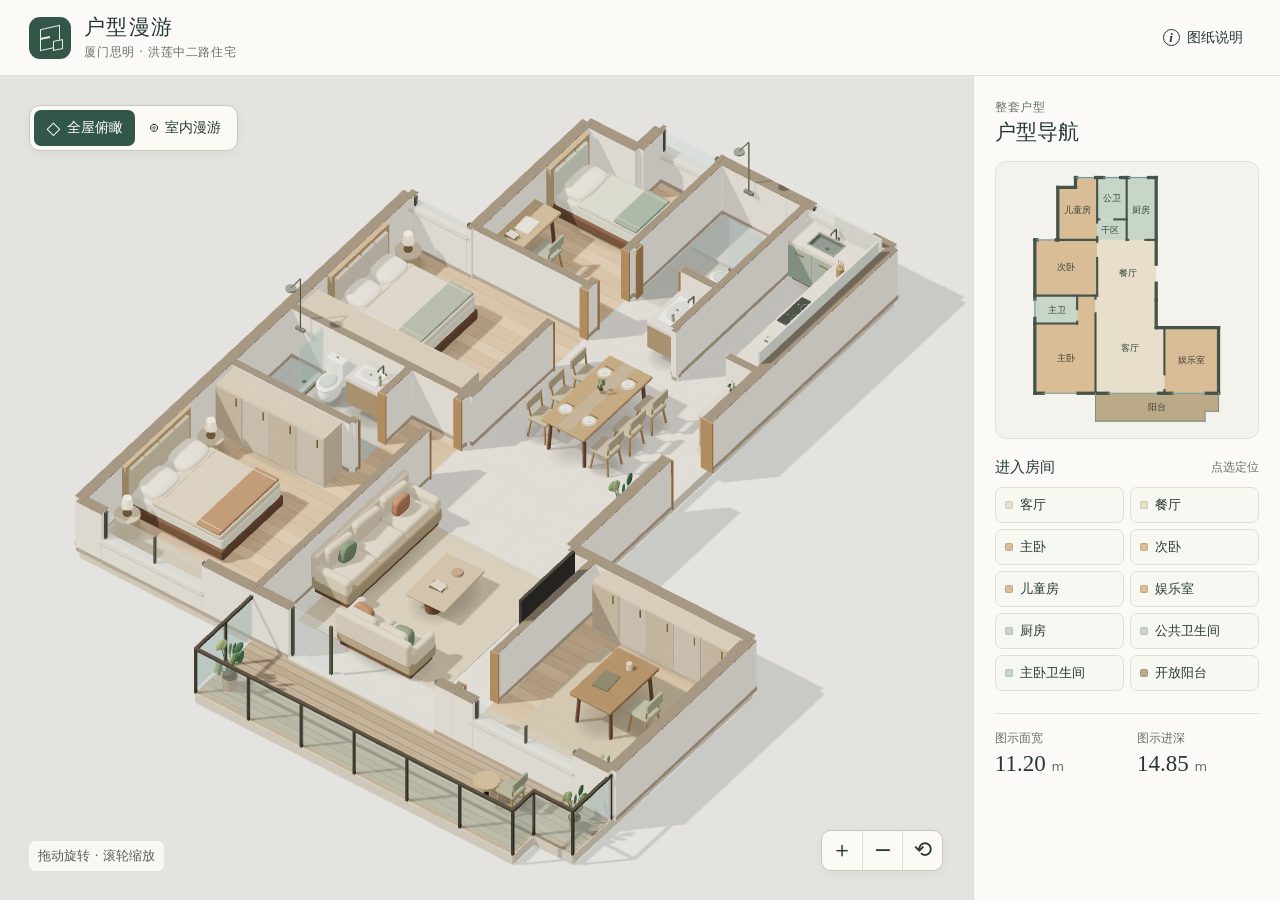
==== apartment/index.html @ ab5d7df9 "Add walkable furnished apartment from the residential floor plan" ====
<!doctype html>
<html lang="zh-CN"><head><meta charset="utf-8"><meta name="viewport" content="width=device-width,initial-scale=1,viewport-fit=cover"><meta name="theme-color" content="#faf9f5"><meta name="description" content="洪莲中二路住宅户型的三维剖视与第一人称室内漫游"><title>户型漫游 · 洪莲中二路住宅</title><style>*{box-sizing:border-box} :root{--paper:#fbfaf7;--ink:#273932;--muted:#657169;--line:#dedfd6;--green:#325748;--sage:#e8eee4;--edge:clamp(16px,2.3vw,34px);font-family:"Microsoft YaHei UI","PingFang SC","Noto Sans SC",system-ui,sans-serif;color:var(--ink);background:var(--paper);font-synthesis:none}body{margin:0;height:100vh;height:100dvh;display:flex;flex-direction:column;overflow:hidden}button{font:inherit;color:inherit;border:0;background:none;cursor:pointer;-webkit-tap-highlight-color:transparent;touch-action:manipulation}button:focus-visible,canvas:focus-visible{outline:2px solid #55836e;outline-offset:2px}button:disabled{opacity:.46;cursor:default}[hidden]{display:none!important}header,.brand,.quiet,.modes,.aside-head,.room-head,.where,.dialog-top{display:flex;align-items:center}header{height:76px;flex:none;padding:0 var(--edge);justify-content:space-between;background:var(--paper);border-bottom:1px solid var(--line)}.brand{gap:13px}.brand-icon{width:42px;height:42px;border-radius:11px;background:var(--green);position:relative}.brand-icon:before,.brand-icon:after,.brand-icon i{content:"";position:absolute;border:1.6px solid #f0ecdd}.brand-icon:before{inset:10px 11px;transform:skewY(-12deg)}.brand-icon:after{width:8px;height:8px;right:8px;bottom:9px;background:var(--green);transform:skewY(-12deg)}.brand-icon i{left:11px;top:20px;width:10px;transform:skewY(-12deg)}h1,h2,h3,p{margin:0}h1{font-size:21px;letter-spacing:.05em;line-height:1.27}.brand p{font-size:12px;color:var(--muted);margin-top:4px;letter-spacing:.05em}.quiet{gap:7px;font-size:14px;padding:8px;border-radius:8px}.quiet:hover,.view-tools button:hover{background:#e9ece3}.info-icon{display:grid;place-items:center;width:17px;height:17px;border:1.4px solid currentColor;border-radius:50%;font:italic bold 13px/1 Georgia,serif}main{min-height:0;flex:1;display:grid;grid-template-columns:minmax(0,1fr) clamp(250px,24vw,322px);position:relative}.stage{position:relative;overflow:hidden;min-height:0;isolation:isolate;min-width:0;background:#e8e6dc}.render,.render canvas,#loading{position:absolute;inset:0;width:100%;height:100%}.render canvas{display:block;touch-action:none;outline:none;cursor:grab}.render canvas:active{cursor:grabbing}.modes,.view-tools,#openMap,.where{background:#fcfbf6f5;border:1px solid #c5cabe;box-shadow:0 3px 10px #3840360e}.modes{position:absolute;top:var(--edge);left:var(--edge);padding:4px;border-radius:11px;gap:2px}.modes button{display:flex;align-items:center;gap:7px;min-height:36px;font-weight:650;font-size:14px;padding:0 12px;border-radius:7px}.modes .active{background:var(--green);color:white}.glyph{font-size:18px;line-height:1}.view-tools{position:absolute;bottom:var(--edge);right:var(--edge);display:flex;border-radius:10px;overflow:hidden}.view-tools button{width:40px;height:39px;font:22px/1 system-ui}.view-tools button+button{border-left:1px solid #dcdfd4}.help{position:absolute;bottom:var(--edge);left:var(--edge);max-width:calc(100% - 170px);padding:6px 9px;border-radius:6px;background:#fbfaf4dd;color:#536357;font-size:13px;pointer-events:none;transition:opacity .2s}.help.used{opacity:0}.where{position:absolute;left:var(--edge);top:calc(var(--edge) + 56px);display:flex;gap:7px;padding:5px 9px;border-radius:7px;font-size:13px}.where i{width:7px;height:7px;border-radius:50%;background:#648971}aside{min-height:0;overflow-y:auto;overscroll-behavior:contain;padding:23px 21px;background:var(--paper);border-left:1px solid var(--line)}.aside-head,.room-head,.dialog-top{justify-content:space-between}.sub{color:var(--muted);font-size:12px;letter-spacing:.07em}.aside-head h2{font-size:21px;margin-top:2px}.mapbox{background:#f3f2ec;border:1px solid #e2e1d7;border-radius:11px;margin:15px 0 19px;padding:8px 0}.mapbox svg{display:block;height:clamp(160px,30vh,260px);width:100%}.map-region{cursor:pointer;transition:fill .15s}.map-region:hover,.map-region.current{fill:#c2d4c0!important}.room-head{margin-bottom:10px}.room-head h3{font-size:15px}.room-head small{font-size:12px;color:var(--muted)}#rooms{display:grid;grid-template-columns:1fr 1fr;gap:6px}.room-btn{display:flex;align-items:center;gap:7px;text-align:left;padding:8px 9px;border:1px solid #dedfd5;border-radius:7px;font-size:13px;background:#f8f8f2;min-height:36px}.room-btn.active,.room-btn:hover{border-color:#9aad9d;background:var(--sage);color:#254834}.chip{width:8px;height:8px;border-radius:2px;border:1px solid #31463222}.measure{display:flex;gap:20px;margin-top:22px;padding-top:16px;border-top:1px solid var(--line)}.measure>div{flex:1}.measure span,.measure strong{display:block}.measure span{font-size:12px;color:var(--muted)}.measure strong{font:500 23px/1.5 Georgia,serif;font-variant-numeric:tabular-nums}.measure small{font:13px system-ui;color:var(--muted)}#stick{position:absolute;left:max(var(--edge),env(safe-area-inset-left));bottom:max(var(--edge),env(safe-area-inset-bottom));width:96px;height:96px;border-radius:50%;background:radial-gradient(#f7f7ebd9,#edf0e2ce);border:1px solid #aeb8a8;box-shadow:0 3px 12px #213a2622;touch-action:none;user-select:none;cursor:grab}#stick:active{cursor:grabbing}#knob{width:34px;height:34px;position:absolute;left:calc(50% - 17px);top:calc(50% - 17px);background:#45634edb;border:2px solid #fcfcef;border-radius:50%;box-shadow:0 1px 3px #34453250;pointer-events:none}.arrow{position:absolute;color:#75836d;font:600 17px/1 system-ui;pointer-events:none}.arrow.up{left:44%;top:4%}.arrow.down{left:44%;bottom:4%;transform:rotate(180deg)}.arrow.left{left:7%;top:43%;transform:rotate(-90deg)}.arrow.right{right:7%;top:43%;transform:rotate(90deg)}body.walk .help{left:calc(var(--edge) + 110px);max-width:calc(100% - 160px)}#openMap,#closeMap{display:none}#loading{display:grid;place-content:center;background:var(--paper);color:var(--muted);font-size:15px}dialog{width:min(430px,calc(100vw - 28px));max-height:80vh;overflow:auto;margin:auto;border:1px solid var(--line);border-radius:14px;background:var(--paper);color:var(--ink);padding:21px 24px;box-shadow:0 16px 90px #1b201c33}dialog::backdrop{background:#23332965}.dialog-top h2{font-size:20px}.dialog-top button,#closeMap{font-size:24px;line-height:1}dialog p{font-size:15px;line-height:1.75;color:#49584e;margin-top:14px}
@media(max-width:760px),(max-height:500px) and (pointer:coarse){header{height:58px;padding:0 14px}.brand-icon{width:35px;height:35px}.brand-icon:before{inset:7px 9px}.brand-icon:after{right:6px;bottom:6px}.brand-icon i{left:9px;top:17px}.brand{gap:9px}h1{font-size:17px}.brand p{font-size:11px;margin:1px 0 0}.quiet{font-size:13px}main{display:flex}.stage{flex:1}.modes{top:12px;left:12px}.modes button{min-height:35px;padding:0 9px;font-size:13px}.where{left:12px;top:65px}#openMap{position:absolute;display:flex;align-items:center;gap:6px;top:12px;right:12px;min-height:44px;padding:0 10px;border-radius:9px;font-size:13px}.map-symbol{font:21px/1 system-ui}aside{display:none;position:absolute;bottom:0;left:0;right:0;border-left:0;border-top:1px solid var(--line);border-radius:15px 15px 0 0;max-height:76%;padding:14px 18px max(16px,env(safe-area-inset-bottom));z-index:6}body.map-open aside{display:block}#closeMap{display:flex}#shade{position:absolute;inset:0;background:#29393048;z-index:5}.aside-head .sub{display:none}.aside-head h2{font-size:17px}aside .mapbox{margin:8px 0 11px}aside .mapbox svg{height:clamp(110px,23vh,218px)}#rooms{grid-template-columns:repeat(3,1fr);gap:5px}.room-btn{min-height:39px}.room-head{margin-bottom:6px}.measure{margin-top:12px;padding-top:8px}.measure>div{display:flex;align-items:center;gap:9px}.measure strong{font-size:16px}.help{bottom:max(15px,env(safe-area-inset-bottom));left:12px;font-size:12px}.view-tools{bottom:max(12px,env(safe-area-inset-bottom));right:12px}.view-tools button{width:35px;height:37px}body.walk .help{left:115px;bottom:22px;max-width:calc(100% - 126px);font-size:12px}#stick{left:12px;bottom:max(12px,env(safe-area-inset-bottom));width:89px;height:89px}}
@media(max-height:500px) and (orientation:landscape){header{height:42px}.brand p{display:none}aside{max-height:94%;left:auto;width:min(340px,65vw);border-radius:12px 0 0 0}.mapbox svg{height:95px!important}}

</style></head>
<body>
<header><div class="brand"><span class="brand-icon" aria-hidden="true"><i></i></span><div><h1>户型漫游</h1><p>厦门思明 · 洪莲中二路住宅</p></div></div><button id="info" class="quiet"><span class="info-icon">i</span> 图纸说明</button></header>
<main><section class="stage" aria-label="户型三维预览">
<div class="render" id="render"><canvas id="model" tabindex="0" aria-label="三维模型，拖动观察。室内可使用方向键或摇杆移动。"></canvas><canvas id="flat" hidden></canvas></div>
<nav class="modes" aria-label="查看方式"><button data-mode="orbit" class="active" aria-pressed="true"><span class="glyph">◇</span>全屋俯瞰</button><button data-mode="walk" aria-pressed="false"><span class="glyph">⌾</span>室内漫游</button></nav>
<div id="viewTools" class="view-tools"><button id="zoomIn" aria-label="放大" title="放大">＋</button><button id="zoomOut" aria-label="缩小" title="缩小">−</button><button id="reset" aria-label="恢复初始角度" title="恢复初始角度">⟲</button></div>
<div class="help" id="help">拖动旋转 · 滚轮缩放</div><div class="where" id="where" hidden><i></i><b id="place"></b></div>
<div id="stick" role="group" aria-label="移动摇杆" hidden><span class="arrow up">⌃</span><span class="arrow down">⌃</span><span class="arrow left">⌃</span><span class="arrow right">⌃</span><i id="knob"></i></div>
<button id="openMap" aria-expanded="false" aria-controls="panel"><span class="map-symbol">▦</span> 户型导航</button>
<div id="loading" role="status">正在打开三维户型…</div>
</section>
<div id="shade" hidden></div><aside id="panel" aria-label="户型导航"><div class="aside-head"><div><div class="sub">整套户型</div><h2>户型导航</h2></div><button id="closeMap" class="quiet" aria-label="收起户型导航">×</button></div>
<div class="mapbox"><svg id="map" aria-label="可点选房间的平面图"></svg></div>
<div class="room-head"><h3>进入房间</h3><small>点选定位</small></div><div id="rooms"></div>
<div class="measure"><div><span>图示面宽</span><strong>11.20 <small>m</small></strong></div><div><span>图示进深</span><strong>14.85 <small>m</small></strong></div></div>
</aside></main>
<dialog id="details" aria-labelledby="detailsTitle"><div class="dialog-top"><h2 id="detailsTitle">图纸说明</h2><button id="closeInfo" class="quiet" aria-label="关闭">×</button></div>
<p>本模型采用彩色平面图里完整可见的一套住宅，以图示面宽 11.20 米、进深 14.85 米为比例基准，并参照 CAD 照片核对空间关系。</p>
<p>图纸照片同时拍入“110户型”和“140户型”两个标题，无法仅凭这一页确定面积归属。面宽和进深是尺寸链，实际轮廓含凹进和阳台。</p>
<p>墙高暂按 2.80 米、漫游视点按 1.60 米设置。门窗高度、家具、饰面和窗外环境均为示意；室内房门按打开状态展示。</p></dialog>
<script>/* The MIT License

Copyright © 2010-2024 three.js authors

Permission is hereby granted, free of charge, to any person obtaining a copy
of this software and associated documentation files (the "Software"), to deal
in the Software without restriction, including without limitation the rights
to use, copy, modify, merge, publish, distribute, sublicense, and/or sell
copies of the Software, and to permit persons to whom the Software is
furnished to do so, subject to the following conditions:

The above copyright notice and this permission notice shall be included in
all copies or substantial portions of the Software.

THE SOFTWARE IS PROVIDED "AS IS", WITHOUT WARRANTY OF ANY KIND, EXPRESS OR
IMPLIED, INCLUDING BUT NOT LIMITED TO THE WARRANTIES OF MERCHANTABILITY,
FITNESS FOR A PARTICULAR PURPOSE AND NONINFRINGEMENT. IN NO EVENT SHALL THE
AUTHORS OR COPYRIGHT HOLDERS BE LIABLE FOR ANY CLAIM, DAMAGES OR OTHER
LIABILITY, WHETHER IN AN ACTION OF CONTRACT, TORT OR OTHERWISE, ARISING FROM,
OUT OF OR IN CONNECTION WITH THE SOFTWARE OR THE USE OR OTHER DEALINGS IN
THE SOFTWARE.
 */
(()=>{var Km=Object.defineProperty;var Jm=(s,t)=>{for(var e in t)Km(s,e,{get:t[e],enumerable:!0})};var Bl={};Jm(Bl,{ACESFilmicToneMapping:()=>Al,AddEquation:()=>Ti,AddOperation:()=>Op,AdditiveAnimationBlendMode:()=>Sd,AdditiveBlending:()=>Hh,AgXToneMapping:()=>Vp,AlphaFormat:()=>gd,AlwaysCompare:()=>nm,AlwaysDepth:()=>za,AlwaysStencilFunc:()=>Yh,AmbientLight:()=>pr,AnimationAction:()=>bl,AnimationClip:()=>Ms,AnimationLoader:()=>Su,AnimationMixer:()=>zu,AnimationObjectGroup:()=>Bu,AnimationUtils:()=>UM,ArcCurve:()=>Uc,ArrayCamera:()=>Sc,ArrowHelper:()=>ad,AttachedBindMode:()=>Xh,Audio:()=>Ml,AudioAnalyser:()=>Ou,AudioContext:()=>Do,AudioListener:()=>Uu,AudioLoader:()=>Lu,AxesHelper:()=>cd,BackSide:()=>Xe,BasicDepthPacking:()=>qp,BasicShadowMap:()=>jm,BatchedMesh:()=>Cc,Bone:()=>go,BooleanKeyframeTrack:()=>mi,Box2:()=>Zu,Box3:()=>Ye,Box3Helper:()=>rd,BoxGeometry:()=>ls,BoxHelper:()=>sd,BufferAttribute:()=>le,BufferGeometry:()=>te,BufferGeometryLoader:()=>yl,ByteType:()=>fd,Cache:()=>ci,Camera:()=>rr,CameraHelper:()=>id,CanvasTexture:()=>_u,CapsuleGeometry:()=>kc,CatmullRomCurve3:()=>Nc,CineonToneMapping:()=>zp,CircleGeometry:()=>Vc,ClampToEdgeWrapping:()=>bn,Clock:()=>vl,Color:()=>bt,ColorKeyframeTrack:()=>Co,ColorManagement:()=>se,CompressedArrayTexture:()=>mu,CompressedCubeTexture:()=>gu,CompressedTexture:()=>lr,CompressedTextureLoader:()=>bu,ConeGeometry:()=>Hc,ConstantAlphaFactor:()=>Dp,ConstantColorFactor:()=>Ip,Controls:()=>Uo,CubeCamera:()=>vc,CubeReflectionMapping:()=>fi,CubeRefractionMapping:()=>Ci,CubeTexture:()=>hs,CubeTextureLoader:()=>wu,CubeUVReflectionMapping:()=>gr,CubicBezierCurve:()=>xo,CubicBezierCurve3:()=>Oc,CubicInterpolant:()=>ll,CullFaceBack:()=>Vh,CullFaceFront:()=>gp,CullFaceFrontBack:()=>$m,CullFaceNone:()=>mp,Curve:()=>gn,CurvePath:()=>zc,CustomBlending:()=>_p,CustomToneMapping:()=>kp,CylinderGeometry:()=>ur,Cylindrical:()=>Yu,Data3DTexture:()=>oo,DataArrayTexture:()=>nr,DataTexture:()=>wn,DataTextureLoader:()=>Eu,DataUtils:()=>h0,DecrementStencilOp:()=>dg,DecrementWrapStencilOp:()=>pg,DefaultLoadingManager:()=>vm,DepthFormat:()=>ss,DepthStencilFormat:()=>cs,DepthTexture:()=>ho,DetachedBindMode:()=>Gp,DirectionalLight:()=>fr,DirectionalLightHelper:()=>nd,DiscreteInterpolant:()=>hl,DisplayP3ColorSpace:()=>Nl,DodecahedronGeometry:()=>Gc,DoubleSide:()=>Gn,DstAlphaFactor:()=>Ap,DstColorFactor:()=>Rp,DynamicCopyUsage:()=>Cg,DynamicDrawUsage:()=>bg,DynamicReadUsage:()=>Ag,EdgesGeometry:()=>Wc,EllipseCurve:()=>hr,EqualCompare:()=>jp,EqualDepth:()=>Va,EqualStencilFunc:()=>xg,EquirectangularReflectionMapping:()=>Zr,EquirectangularRefractionMapping:()=>Kr,Euler:()=>pn,EventDispatcher:()=>En,ExtrudeGeometry:()=>Xc,FileLoader:()=>On,Float16BufferAttribute:()=>eu,Float32BufferAttribute:()=>Pt,FloatType:()=>rn,Fog:()=>bc,FogExp2:()=>or,FramebufferTexture:()=>pu,FrontSide:()=>di,Frustum:()=>us,GLBufferAttribute:()=>Gu,GLSL1:()=>Ig,GLSL3:()=>qh,GreaterCompare:()=>Qp,GreaterDepth:()=>Ga,GreaterEqualCompare:()=>em,GreaterEqualDepth:()=>Ha,GreaterEqualStencilFunc:()=>Sg,GreaterStencilFunc:()=>vg,GridHelper:()=>td,Group:()=>Ri,HalfFloatType:()=>_r,HemisphereLight:()=>dr,HemisphereLightHelper:()=>Qu,IcosahedronGeometry:()=>Yc,ImageBitmapLoader:()=>Iu,ImageLoader:()=>Ss,ImageUtils:()=>xc,IncrementStencilOp:()=>ug,IncrementWrapStencilOp:()=>fg,InstancedBufferAttribute:()=>Li,InstancedBufferGeometry:()=>xl,InstancedInterleavedBuffer:()=>Hu,InstancedMesh:()=>Rc,Int16BufferAttribute:()=>Qh,Int32BufferAttribute:()=>tu,Int8BufferAttribute:()=>Jh,IntType:()=>Rl,InterleavedBuffer:()=>cr,InterleavedBufferAttribute:()=>ds,Interpolant:()=>_s,InterpolateDiscrete:()=>jr,InterpolateLinear:()=>_c,InterpolateSmooth:()=>Ua,InvertStencilOp:()=>mg,KeepStencilOp:()=>$i,KeyframeTrack:()=>_n,LOD:()=>Ec,LatheGeometry:()=>bo,Layers:()=>ir,LessCompare:()=>$p,LessDepth:()=>ka,LessEqualCompare:()=>bd,LessEqualDepth:()=>os,LessEqualStencilFunc:()=>yg,LessStencilFunc:()=>_g,Light:()=>$n,LightProbe:()=>gl,Line:()=>Jn,Line3:()=>Ku,LineBasicMaterial:()=>qe,LineCurve:()=>yo,LineCurve3:()=>Fc,LineDashedMaterial:()=>cl,LineLoop:()=>Lc,LineSegments:()=>Tn,LinearDisplayP3ColorSpace:()=>Fo,LinearFilter:()=>Ce,LinearInterpolant:()=>Ro,LinearMipMapLinearFilter:()=>ng,LinearMipMapNearestFilter:()=>eg,LinearMipmapLinearFilter:()=>Xn,LinearMipmapNearestFilter:()=>Br,LinearSRGBColorSpace:()=>_i,LinearToneMapping:()=>Fp,LinearTransfer:()=>to,Loader:()=>$e,LoaderUtils:()=>Lo,LoadingManager:()=>Po,LoopOnce:()=>Wp,LoopPingPong:()=>Yp,LoopRepeat:()=>Xp,LuminanceAlphaFormat:()=>yd,LuminanceFormat:()=>xd,MOUSE:()=>Ui,Material:()=>ze,MaterialLoader:()=>_l,MathUtils:()=>Ed,Matrix2:()=>qu,Matrix3:()=>Jt,Matrix4:()=>Vt,MaxEquation:()=>Mp,Mesh:()=>_e,MeshBasicMaterial:()=>An,MeshDepthMaterial:()=>uo,MeshDistanceMaterial:()=>fo,MeshLambertMaterial:()=>ol,MeshMatcapMaterial:()=>al,MeshNormalMaterial:()=>rl,MeshPhongMaterial:()=>il,MeshPhysicalMaterial:()=>nl,MeshStandardMaterial:()=>gs,MeshToonMaterial:()=>sl,MinEquation:()=>vp,MirroredRepeatWrapping:()=>$r,MixOperation:()=>Np,MultiplyBlending:()=>Wh,MultiplyOperation:()=>No,NearestFilter:()=>Fe,NearestMipMapLinearFilter:()=>tg,NearestMipMapNearestFilter:()=>Qm,NearestMipmapLinearFilter:()=>Zs,NearestMipmapNearestFilter:()=>dd,NeutralToneMapping:()=>Hp,NeverCompare:()=>Jp,NeverDepth:()=>Ba,NeverStencilFunc:()=>gg,NoBlending:()=>li,NoColorSpace:()=>ri,NoToneMapping:()=>hi,NormalAnimationBlendMode:()=>Ul,NormalBlending:()=>is,NotEqualCompare:()=>tm,NotEqualDepth:()=>Wa,NotEqualStencilFunc:()=>Mg,NumberKeyframeTrack:()=>xs,Object3D:()=>oe,ObjectLoader:()=>Pu,ObjectSpaceNormalMap:()=>Kp,OctahedronGeometry:()=>To,OneFactor:()=>bp,OneMinusConstantAlphaFactor:()=>Up,OneMinusConstantColorFactor:()=>Lp,OneMinusDstAlphaFactor:()=>Tp,OneMinusDstColorFactor:()=>Cp,OneMinusSrcAlphaFactor:()=>Fa,OneMinusSrcColorFactor:()=>Ep,OrthographicCamera:()=>Ii,P3Primaries:()=>no,PCFShadowMap:()=>ud,PCFSoftShadowMap:()=>El,PMREMGenerator:()=>lo,Path:()=>fs,PerspectiveCamera:()=>Ae,Plane:()=>Sn,PlaneGeometry:()=>Pi,PlaneHelper:()=>od,PointLight:()=>fl,PointLightHelper:()=>ju,Points:()=>Dc,PointsMaterial:()=>_o,PolarGridHelper:()=>ed,PolyhedronGeometry:()=>Di,PositionalAudio:()=>Nu,PropertyBinding:()=>ue,PropertyMixer:()=>Sl,QuadraticBezierCurve:()=>vo,QuadraticBezierCurve3:()=>Mo,Quaternion:()=>Ie,QuaternionKeyframeTrack:()=>ys,QuaternionLinearInterpolant:()=>ul,RED_GREEN_RGTC2_Format:()=>mc,RED_RGTC1_Format:()=>Md,REVISION:()=>wl,RGBADepthPacking:()=>Zp,RGBAFormat:()=>nn,RGBAIntegerFormat:()=>Dl,RGBA_ASTC_10x10_Format:()=>lc,RGBA_ASTC_10x5_Format:()=>oc,RGBA_ASTC_10x6_Format:()=>ac,RGBA_ASTC_10x8_Format:()=>cc,RGBA_ASTC_12x10_Format:()=>hc,RGBA_ASTC_12x12_Format:()=>uc,RGBA_ASTC_4x4_Format:()=>ja,RGBA_ASTC_5x4_Format:()=>Qa,RGBA_ASTC_5x5_Format:()=>tc,RGBA_ASTC_6x5_Format:()=>ec,RGBA_ASTC_6x6_Format:()=>nc,RGBA_ASTC_8x5_Format:()=>ic,RGBA_ASTC_8x6_Format:()=>sc,RGBA_ASTC_8x8_Format:()=>rc,RGBA_BPTC_Format:()=>Gr,RGBA_ETC2_EAC_Format:()=>$a,RGBA_PVRTC_2BPPV1_Format:()=>Za,RGBA_PVRTC_4BPPV1_Format:()=>qa,RGBA_S3TC_DXT1_Format:()=>kr,RGBA_S3TC_DXT3_Format:()=>Vr,RGBA_S3TC_DXT5_Format:()=>Hr,RGBDepthPacking:()=>ag,RGBFormat:()=>_d,RGBIntegerFormat:()=>ig,RGB_BPTC_SIGNED_Format:()=>dc,RGB_BPTC_UNSIGNED_Format:()=>fc,RGB_ETC1_Format:()=>Ka,RGB_ETC2_Format:()=>Ja,RGB_PVRTC_2BPPV1_Format:()=>Ya,RGB_PVRTC_4BPPV1_Format:()=>Xa,RGB_S3TC_DXT1_Format:()=>zr,RGDepthPacking:()=>cg,RGFormat:()=>vd,RGIntegerFormat:()=>Ll,RawShaderMaterial:()=>el,Ray:()=>Kn,Raycaster:()=>Wu,Rec709Primaries:()=>eo,RectAreaLight:()=>pl,RedFormat:()=>Il,RedIntegerFormat:()=>Oo,ReinhardToneMapping:()=>Bp,RenderTarget:()=>yc,RepeatWrapping:()=>Jr,ReplaceStencilOp:()=>hg,ReverseSubtractEquation:()=>yp,RingGeometry:()=>qc,SIGNED_RED_GREEN_RGTC2_Format:()=>gc,SIGNED_RED_RGTC1_Format:()=>pc,SRGBColorSpace:()=>Mn,SRGBTransfer:()=>me,Scene:()=>ar,ShaderChunk:()=>Qt,ShaderLib:()=>Nn,ShaderMaterial:()=>mn,ShadowMaterial:()=>tl,Shape:()=>ui,ShapeGeometry:()=>Zc,ShapePath:()=>ld,ShapeUtils:()=>qn,ShortType:()=>pd,Skeleton:()=>Tc,SkeletonHelper:()=>$u,SkinnedMesh:()=>Ac,Source:()=>ai,Sphere:()=>Be,SphereGeometry:()=>ms,Spherical:()=>mr,SphericalHarmonics3:()=>ml,SplineCurve:()=>So,SpotLight:()=>dl,SpotLightHelper:()=>Ju,Sprite:()=>wc,SpriteMaterial:()=>mo,SrcAlphaFactor:()=>Oa,SrcAlphaSaturateFactor:()=>Pp,SrcColorFactor:()=>wp,StaticCopyUsage:()=>Rg,StaticDrawUsage:()=>io,StaticReadUsage:()=>Eg,StereoCamera:()=>Du,StreamCopyUsage:()=>Pg,StreamDrawUsage:()=>wg,StreamReadUsage:()=>Tg,StringKeyframeTrack:()=>gi,SubtractEquation:()=>xp,SubtractiveBlending:()=>Gh,TOUCH:()=>Ni,TangentSpaceNormalMap:()=>Oi,TetrahedronGeometry:()=>Kc,Texture:()=>Pe,TextureLoader:()=>Au,TextureUtils:()=>Hv,TorusGeometry:()=>Jc,TorusKnotGeometry:()=>$c,Triangle:()=>Wn,TriangleFanDrawMode:()=>og,TriangleStripDrawMode:()=>rg,TrianglesDrawMode:()=>sg,TubeGeometry:()=>jc,UVMapping:()=>Tl,Uint16BufferAttribute:()=>ao,Uint32BufferAttribute:()=>co,Uint8BufferAttribute:()=>$h,Uint8ClampedBufferAttribute:()=>jh,Uniform:()=>ku,UniformsGroup:()=>Vu,UniformsLib:()=>St,UniformsUtils:()=>am,UnsignedByteType:()=>Zn,UnsignedInt248Type:()=>as,UnsignedInt5999Type:()=>md,UnsignedIntType:()=>pi,UnsignedShort4444Type:()=>Cl,UnsignedShort5551Type:()=>Pl,UnsignedShortType:()=>tr,VSMShadowMap:()=>Hn,Vector2:()=>it,Vector3:()=>R,Vector4:()=>ie,VectorKeyframeTrack:()=>vs,VideoTexture:()=>fu,WebGL3DRenderTarget:()=>Kh,WebGLArrayRenderTarget:()=>Zh,WebGLCoordinateSystem:()=>Yn,WebGLCubeRenderTarget:()=>Mc,WebGLMultipleRenderTargets:()=>hd,WebGLRenderTarget:()=>fn,WebGLRenderer:()=>po,WebGLUtils:()=>fm,WebGPUCoordinateSystem:()=>so,WireframeGeometry:()=>Qc,WrapAroundEnding:()=>Qr,ZeroCurvatureEnding:()=>ts,ZeroFactor:()=>Sp,ZeroSlopeEnding:()=>es,ZeroStencilOp:()=>lg,createCanvasElement:()=>sm});/**
 * @license
 * Copyright 2010-2024 Three.js Authors
 * SPDX-License-Identifier: MIT
 */var wl="169",Ui={LEFT:0,MIDDLE:1,RIGHT:2,ROTATE:0,DOLLY:1,PAN:2},Ni={ROTATE:0,PAN:1,DOLLY_PAN:2,DOLLY_ROTATE:3},mp=0,Vh=1,gp=2,$m=3,jm=0,ud=1,El=2,Hn=3,di=0,Xe=1,Gn=2,li=0,is=1,Hh=2,Gh=3,Wh=4,_p=5,Ti=100,xp=101,yp=102,vp=103,Mp=104,Sp=200,bp=201,wp=202,Ep=203,Oa=204,Fa=205,Ap=206,Tp=207,Rp=208,Cp=209,Pp=210,Ip=211,Lp=212,Dp=213,Up=214,Ba=0,za=1,ka=2,os=3,Va=4,Ha=5,Ga=6,Wa=7,No=0,Np=1,Op=2,hi=0,Fp=1,Bp=2,zp=3,Al=4,kp=5,Vp=6,Hp=7,Xh="attached",Gp="detached",Tl=300,fi=301,Ci=302,Zr=303,Kr=304,gr=306,Jr=1e3,bn=1001,$r=1002,Fe=1003,dd=1004,Qm=1004,Zs=1005,tg=1005,Ce=1006,Br=1007,eg=1007,Xn=1008,ng=1008,Zn=1009,fd=1010,pd=1011,tr=1012,Rl=1013,pi=1014,rn=1015,_r=1016,Cl=1017,Pl=1018,as=1020,md=35902,gd=1021,_d=1022,nn=1023,xd=1024,yd=1025,ss=1026,cs=1027,Il=1028,Oo=1029,vd=1030,Ll=1031,ig=1032,Dl=1033,zr=33776,kr=33777,Vr=33778,Hr=33779,Xa=35840,Ya=35841,qa=35842,Za=35843,Ka=36196,Ja=37492,$a=37496,ja=37808,Qa=37809,tc=37810,ec=37811,nc=37812,ic=37813,sc=37814,rc=37815,oc=37816,ac=37817,cc=37818,lc=37819,hc=37820,uc=37821,Gr=36492,dc=36494,fc=36495,Md=36283,pc=36284,mc=36285,gc=36286,Wp=2200,Xp=2201,Yp=2202,jr=2300,_c=2301,Ua=2302,ts=2400,es=2401,Qr=2402,Ul=2500,Sd=2501,sg=0,rg=1,og=2,qp=3200,Zp=3201,ag=3202,cg=3203,Oi=0,Kp=1,ri="",Mn="srgb",_i="srgb-linear",Nl="display-p3",Fo="display-p3-linear",to="linear",me="srgb",eo="rec709",no="p3",lg=0,$i=7680,hg=7681,ug=7682,dg=7683,fg=34055,pg=34056,mg=5386,gg=512,_g=513,xg=514,yg=515,vg=516,Mg=517,Sg=518,Yh=519,Jp=512,$p=513,jp=514,bd=515,Qp=516,tm=517,em=518,nm=519,io=35044,bg=35048,wg=35040,Eg=35045,Ag=35049,Tg=35041,Rg=35046,Cg=35050,Pg=35042,Ig="100",qh="300 es",Yn=2e3,so=2001,En=class{addEventListener(t,e){this._listeners===void 0&&(this._listeners={});let n=this._listeners;n[t]===void 0&&(n[t]=[]),n[t].indexOf(e)===-1&&n[t].push(e)}hasEventListener(t,e){if(this._listeners===void 0)return!1;let n=this._listeners;return n[t]!==void 0&&n[t].indexOf(e)!==-1}removeEventListener(t,e){if(this._listeners===void 0)return;let i=this._listeners[t];if(i!==void 0){let r=i.indexOf(e);r!==-1&&i.splice(r,1)}}dispatchEvent(t){if(this._listeners===void 0)return;let n=this._listeners[t.type];if(n!==void 0){t.target=this;let i=n.slice(0);for(let r=0,o=i.length;r<o;r++)i[r].call(this,t);t.target=null}}},Ze=["00","01","02","03","04","05","06","07","08","09","0a","0b","0c","0d","0e","0f","10","11","12","13","14","15","16","17","18","19","1a","1b","1c","1d","1e","1f","20","21","22","23","24","25","26","27","28","29","2a","2b","2c","2d","2e","2f","30","31","32","33","34","35","36","37","38","39","3a","3b","3c","3d","3e","3f","40","41","42","43","44","45","46","47","48","49","4a","4b","4c","4d","4e","4f","50","51","52","53","54","55","56","57","58","59","5a","5b","5c","5d","5e","5f","60","61","62","63","64","65","66","67","68","69","6a","6b","6c","6d","6e","6f","70","71","72","73","74","75","76","77","78","79","7a","7b","7c","7d","7e","7f","80","81","82","83","84","85","86","87","88","89","8a","8b","8c","8d","8e","8f","90","91","92","93","94","95","96","97","98","99","9a","9b","9c","9d","9e","9f","a0","a1","a2","a3","a4","a5","a6","a7","a8","a9","aa","ab","ac","ad","ae","af","b0","b1","b2","b3","b4","b5","b6","b7","b8","b9","ba","bb","bc","bd","be","bf","c0","c1","c2","c3","c4","c5","c6","c7","c8","c9","ca","cb","cc","cd","ce","cf","d0","d1","d2","d3","d4","d5","d6","d7","d8","d9","da","db","dc","dd","de","df","e0","e1","e2","e3","e4","e5","e6","e7","e8","e9","ea","eb","ec","ed","ee","ef","f0","f1","f2","f3","f4","f5","f6","f7","f8","f9","fa","fb","fc","fd","fe","ff"],Fd=1234567,rs=Math.PI/180,er=180/Math.PI;function dn(){let s=Math.random()*4294967295|0,t=Math.random()*4294967295|0,e=Math.random()*4294967295|0,n=Math.random()*4294967295|0;return(Ze[s&255]+Ze[s>>8&255]+Ze[s>>16&255]+Ze[s>>24&255]+"-"+Ze[t&255]+Ze[t>>8&255]+"-"+Ze[t>>16&15|64]+Ze[t>>24&255]+"-"+Ze[e&63|128]+Ze[e>>8&255]+"-"+Ze[e>>16&255]+Ze[e>>24&255]+Ze[n&255]+Ze[n>>8&255]+Ze[n>>16&255]+Ze[n>>24&255]).toLowerCase()}function Se(s,t,e){return Math.max(t,Math.min(e,s))}function wd(s,t){return(s%t+t)%t}function Lg(s,t,e,n,i){return n+(s-t)*(i-n)/(e-t)}function Dg(s,t,e){return s!==t?(e-s)/(t-s):0}function Wr(s,t,e){return(1-e)*s+e*t}function Ug(s,t,e,n){return Wr(s,t,1-Math.exp(-e*n))}function Ng(s,t=1){return t-Math.abs(wd(s,t*2)-t)}function Og(s,t,e){return s<=t?0:s>=e?1:(s=(s-t)/(e-t),s*s*(3-2*s))}function Fg(s,t,e){return s<=t?0:s>=e?1:(s=(s-t)/(e-t),s*s*s*(s*(s*6-15)+10))}function Bg(s,t){return s+Math.floor(Math.random()*(t-s+1))}function zg(s,t){return s+Math.random()*(t-s)}function kg(s){return s*(.5-Math.random())}function Vg(s){s!==void 0&&(Fd=s);let t=Fd+=1831565813;return t=Math.imul(t^t>>>15,t|1),t^=t+Math.imul(t^t>>>7,t|61),((t^t>>>14)>>>0)/4294967296}function Hg(s){return s*rs}function Gg(s){return s*er}function Wg(s){return(s&s-1)===0&&s!==0}function Xg(s){return Math.pow(2,Math.ceil(Math.log(s)/Math.LN2))}function Yg(s){return Math.pow(2,Math.floor(Math.log(s)/Math.LN2))}function qg(s,t,e,n,i){let r=Math.cos,o=Math.sin,a=r(e/2),c=o(e/2),l=r((t+n)/2),h=o((t+n)/2),u=r((t-n)/2),d=o((t-n)/2),f=r((n-t)/2),g=o((n-t)/2);switch(i){case"XYX":s.set(a*h,c*u,c*d,a*l);break;case"YZY":s.set(c*d,a*h,c*u,a*l);break;case"ZXZ":s.set(c*u,c*d,a*h,a*l);break;case"XZX":s.set(a*h,c*g,c*f,a*l);break;case"YXY":s.set(c*f,a*h,c*g,a*l);break;case"ZYZ":s.set(c*g,c*f,a*h,a*l);break;default:console.warn("THREE.MathUtils: .setQuaternionFromProperEuler() encountered an unknown order: "+i)}}function en(s,t){switch(t.constructor){case Float32Array:return s;case Uint32Array:return s/4294967295;case Uint16Array:return s/65535;case Uint8Array:return s/255;case Int32Array:return Math.max(s/2147483647,-1);case Int16Array:return Math.max(s/32767,-1);case Int8Array:return Math.max(s/127,-1);default:throw new Error("Invalid component type.")}}function $t(s,t){switch(t.constructor){case Float32Array:return s;case Uint32Array:return Math.round(s*4294967295);case Uint16Array:return Math.round(s*65535);case Uint8Array:return Math.round(s*255);case Int32Array:return Math.round(s*2147483647);case Int16Array:return Math.round(s*32767);case Int8Array:return Math.round(s*127);default:throw new Error("Invalid component type.")}}var Ed={DEG2RAD:rs,RAD2DEG:er,generateUUID:dn,clamp:Se,euclideanModulo:wd,mapLinear:Lg,inverseLerp:Dg,lerp:Wr,damp:Ug,pingpong:Ng,smoothstep:Og,smootherstep:Fg,randInt:Bg,randFloat:zg,randFloatSpread:kg,seededRandom:Vg,degToRad:Hg,radToDeg:Gg,isPowerOfTwo:Wg,ceilPowerOfTwo:Xg,floorPowerOfTwo:Yg,setQuaternionFromProperEuler:qg,normalize:$t,denormalize:en},it=class s{constructor(t=0,e=0){s.prototype.isVector2=!0,this.x=t,this.y=e}get width(){return this.x}set width(t){this.x=t}get height(){return this.y}set height(t){this.y=t}set(t,e){return this.x=t,this.y=e,this}setScalar(t){return this.x=t,this.y=t,this}setX(t){return this.x=t,this}setY(t){return this.y=t,this}setComponent(t,e){switch(t){case 0:this.x=e;break;case 1:this.y=e;break;default:throw new Error("index is out of range: "+t)}return this}getComponent(t){switch(t){case 0:return this.x;case 1:return this.y;default:throw new Error("index is out of range: "+t)}}clone(){return new this.constructor(this.x,this.y)}copy(t){return this.x=t.x,this.y=t.y,this}add(t){return this.x+=t.x,this.y+=t.y,this}addScalar(t){return this.x+=t,this.y+=t,this}addVectors(t,e){return this.x=t.x+e.x,this.y=t.y+e.y,this}addScaledVector(t,e){return this.x+=t.x*e,this.y+=t.y*e,this}sub(t){return this.x-=t.x,this.y-=t.y,this}subScalar(t){return this.x-=t,this.y-=t,this}subVectors(t,e){return this.x=t.x-e.x,this.y=t.y-e.y,this}multiply(t){return this.x*=t.x,this.y*=t.y,this}multiplyScalar(t){return this.x*=t,this.y*=t,this}divide(t){return this.x/=t.x,this.y/=t.y,this}divideScalar(t){return this.multiplyScalar(1/t)}applyMatrix3(t){let e=this.x,n=this.y,i=t.elements;return this.x=i[0]*e+i[3]*n+i[6],this.y=i[1]*e+i[4]*n+i[7],this}min(t){return this.x=Math.min(this.x,t.x),this.y=Math.min(this.y,t.y),this}max(t){return this.x=Math.max(this.x,t.x),this.y=Math.max(this.y,t.y),this}clamp(t,e){return this.x=Math.max(t.x,Math.min(e.x,this.x)),this.y=Math.max(t.y,Math.min(e.y,this.y)),this}clampScalar(t,e){return this.x=Math.max(t,Math.min(e,this.x)),this.y=Math.max(t,Math.min(e,this.y)),this}clampLength(t,e){let n=this.length();return this.divideScalar(n||1).multiplyScalar(Math.max(t,Math.min(e,n)))}floor(){return this.x=Math.floor(this.x),this.y=Math.floor(this.y),this}ceil(){return this.x=Math.ceil(this.x),this.y=Math.ceil(this.y),this}round(){return this.x=Math.round(this.x),this.y=Math.round(this.y),this}roundToZero(){return this.x=Math.trunc(this.x),this.y=Math.trunc(this.y),this}negate(){return this.x=-this.x,this.y=-this.y,this}dot(t){return this.x*t.x+this.y*t.y}cross(t){return this.x*t.y-this.y*t.x}lengthSq(){return this.x*this.x+this.y*this.y}length(){return Math.sqrt(this.x*this.x+this.y*this.y)}manhattanLength(){return Math.abs(this.x)+Math.abs(this.y)}normalize(){return this.divideScalar(this.length()||1)}angle(){return Math.atan2(-this.y,-this.x)+Math.PI}angleTo(t){let e=Math.sqrt(this.lengthSq()*t.lengthSq());if(e===0)return Math.PI/2;let n=this.dot(t)/e;return Math.acos(Se(n,-1,1))}distanceTo(t){return Math.sqrt(this.distanceToSquared(t))}distanceToSquared(t){let e=this.x-t.x,n=this.y-t.y;return e*e+n*n}manhattanDistanceTo(t){return Math.abs(this.x-t.x)+Math.abs(this.y-t.y)}setLength(t){return this.normalize().multiplyScalar(t)}lerp(t,e){return this.x+=(t.x-this.x)*e,this.y+=(t.y-this.y)*e,this}lerpVectors(t,e,n){return this.x=t.x+(e.x-t.x)*n,this.y=t.y+(e.y-t.y)*n,this}equals(t){return t.x===this.x&&t.y===this.y}fromArray(t,e=0){return this.x=t[e],this.y=t[e+1],this}toArray(t=[],e=0){return t[e]=this.x,t[e+1]=this.y,t}fromBufferAttribute(t,e){return this.x=t.getX(e),this.y=t.getY(e),this}rotateAround(t,e){let n=Math.cos(e),i=Math.sin(e),r=this.x-t.x,o=this.y-t.y;return this.x=r*n-o*i+t.x,this.y=r*i+o*n+t.y,this}random(){return this.x=Math.random(),this.y=Math.random(),this}*[Symbol.iterator](){yield this.x,yield this.y}},Jt=class s{constructor(t,e,n,i,r,o,a,c,l){s.prototype.isMatrix3=!0,this.elements=[1,0,0,0,1,0,0,0,1],t!==void 0&&this.set(t,e,n,i,r,o,a,c,l)}set(t,e,n,i,r,o,a,c,l){let h=this.elements;return h[0]=t,h[1]=i,h[2]=a,h[3]=e,h[4]=r,h[5]=c,h[6]=n,h[7]=o,h[8]=l,this}identity(){return this.set(1,0,0,0,1,0,0,0,1),this}copy(t){let e=this.elements,n=t.elements;return e[0]=n[0],e[1]=n[1],e[2]=n[2],e[3]=n[3],e[4]=n[4],e[5]=n[5],e[6]=n[6],e[7]=n[7],e[8]=n[8],this}extractBasis(t,e,n){return t.setFromMatrix3Column(this,0),e.setFromMatrix3Column(this,1),n.setFromMatrix3Column(this,2),this}setFromMatrix4(t){let e=t.elements;return this.set(e[0],e[4],e[8],e[1],e[5],e[9],e[2],e[6],e[10]),this}multiply(t){return this.multiplyMatrices(this,t)}premultiply(t){return this.multiplyMatrices(t,this)}multiplyMatrices(t,e){let n=t.elements,i=e.elements,r=this.elements,o=n[0],a=n[3],c=n[6],l=n[1],h=n[4],u=n[7],d=n[2],f=n[5],g=n[8],_=i[0],m=i[3],p=i[6],y=i[1],x=i[4],M=i[7],U=i[2],w=i[5],A=i[8];return r[0]=o*_+a*y+c*U,r[3]=o*m+a*x+c*w,r[6]=o*p+a*M+c*A,r[1]=l*_+h*y+u*U,r[4]=l*m+h*x+u*w,r[7]=l*p+h*M+u*A,r[2]=d*_+f*y+g*U,r[5]=d*m+f*x+g*w,r[8]=d*p+f*M+g*A,this}multiplyScalar(t){let e=this.elements;return e[0]*=t,e[3]*=t,e[6]*=t,e[1]*=t,e[4]*=t,e[7]*=t,e[2]*=t,e[5]*=t,e[8]*=t,this}determinant(){let t=this.elements,e=t[0],n=t[1],i=t[2],r=t[3],o=t[4],a=t[5],c=t[6],l=t[7],h=t[8];return e*o*h-e*a*l-n*r*h+n*a*c+i*r*l-i*o*c}invert(){let t=this.elements,e=t[0],n=t[1],i=t[2],r=t[3],o=t[4],a=t[5],c=t[6],l=t[7],h=t[8],u=h*o-a*l,d=a*c-h*r,f=l*r-o*c,g=e*u+n*d+i*f;if(g===0)return this.set(0,0,0,0,0,0,0,0,0);let _=1/g;return t[0]=u*_,t[1]=(i*l-h*n)*_,t[2]=(a*n-i*o)*_,t[3]=d*_,t[4]=(h*e-i*c)*_,t[5]=(i*r-a*e)*_,t[6]=f*_,t[7]=(n*c-l*e)*_,t[8]=(o*e-n*r)*_,this}transpose(){let t,e=this.elements;return t=e[1],e[1]=e[3],e[3]=t,t=e[2],e[2]=e[6],e[6]=t,t=e[5],e[5]=e[7],e[7]=t,this}getNormalMatrix(t){return this.setFromMatrix4(t).invert().transpose()}transposeIntoArray(t){let e=this.elements;return t[0]=e[0],t[1]=e[3],t[2]=e[6],t[3]=e[1],t[4]=e[4],t[5]=e[7],t[6]=e[2],t[7]=e[5],t[8]=e[8],this}setUvTransform(t,e,n,i,r,o,a){let c=Math.cos(r),l=Math.sin(r);return this.set(n*c,n*l,-n*(c*o+l*a)+o+t,-i*l,i*c,-i*(-l*o+c*a)+a+e,0,0,1),this}scale(t,e){return this.premultiply(Ql.makeScale(t,e)),this}rotate(t){return this.premultiply(Ql.makeRotation(-t)),this}translate(t,e){return this.premultiply(Ql.makeTranslation(t,e)),this}makeTranslation(t,e){return t.isVector2?this.set(1,0,t.x,0,1,t.y,0,0,1):this.set(1,0,t,0,1,e,0,0,1),this}makeRotation(t){let e=Math.cos(t),n=Math.sin(t);return this.set(e,-n,0,n,e,0,0,0,1),this}makeScale(t,e){return this.set(t,0,0,0,e,0,0,0,1),this}equals(t){let e=this.elements,n=t.elements;for(let i=0;i<9;i++)if(e[i]!==n[i])return!1;return!0}fromArray(t,e=0){for(let n=0;n<9;n++)this.elements[n]=t[n+e];return this}toArray(t=[],e=0){let n=this.elements;return t[e]=n[0],t[e+1]=n[1],t[e+2]=n[2],t[e+3]=n[3],t[e+4]=n[4],t[e+5]=n[5],t[e+6]=n[6],t[e+7]=n[7],t[e+8]=n[8],t}clone(){return new this.constructor().fromArray(this.elements)}},Ql=new Jt;function im(s){for(let t=s.length-1;t>=0;--t)if(s[t]>=65535)return!0;return!1}var Zg={Int8Array,Uint8Array,Uint8ClampedArray,Int16Array,Uint16Array,Int32Array,Uint32Array,Float32Array,Float64Array};function Ks(s,t){return new Zg[s](t)}function ro(s){return document.createElementNS("http://www.w3.org/1999/xhtml",s)}function sm(){let s=ro("canvas");return s.style.display="block",s}var Bd={};function Na(s){s in Bd||(Bd[s]=!0,console.warn(s))}function Kg(s,t,e){return new Promise(function(n,i){function r(){switch(s.clientWaitSync(t,s.SYNC_FLUSH_COMMANDS_BIT,0)){case s.WAIT_FAILED:i();break;case s.TIMEOUT_EXPIRED:setTimeout(r,e);break;default:n()}}setTimeout(r,e)})}function Jg(s){let t=s.elements;t[2]=.5*t[2]+.5*t[3],t[6]=.5*t[6]+.5*t[7],t[10]=.5*t[10]+.5*t[11],t[14]=.5*t[14]+.5*t[15]}function $g(s){let t=s.elements;t[11]===-1?(t[10]=-t[10]-1,t[14]=-t[14]):(t[10]=-t[10],t[14]=-t[14]+1)}var zd=new Jt().set(.8224621,.177538,0,.0331941,.9668058,0,.0170827,.0723974,.9105199),kd=new Jt().set(1.2249401,-.2249404,0,-.0420569,1.0420571,0,-.0196376,-.0786361,1.0982735),br={[_i]:{transfer:to,primaries:eo,luminanceCoefficients:[.2126,.7152,.0722],toReference:s=>s,fromReference:s=>s},[Mn]:{transfer:me,primaries:eo,luminanceCoefficients:[.2126,.7152,.0722],toReference:s=>s.convertSRGBToLinear(),fromReference:s=>s.convertLinearToSRGB()},[Fo]:{transfer:to,primaries:no,luminanceCoefficients:[.2289,.6917,.0793],toReference:s=>s.applyMatrix3(kd),fromReference:s=>s.applyMatrix3(zd)},[Nl]:{transfer:me,primaries:no,luminanceCoefficients:[.2289,.6917,.0793],toReference:s=>s.convertSRGBToLinear().applyMatrix3(kd),fromReference:s=>s.applyMatrix3(zd).convertLinearToSRGB()}},jg=new Set([_i,Fo]),se={enabled:!0,_workingColorSpace:_i,get workingColorSpace(){return this._workingColorSpace},set workingColorSpace(s){if(!jg.has(s))throw new Error(`Unsupported working color space, "${s}".`);this._workingColorSpace=s},convert:function(s,t,e){if(this.enabled===!1||t===e||!t||!e)return s;let n=br[t].toReference,i=br[e].fromReference;return i(n(s))},fromWorkingColorSpace:function(s,t){return this.convert(s,this._workingColorSpace,t)},toWorkingColorSpace:function(s,t){return this.convert(s,t,this._workingColorSpace)},getPrimaries:function(s){return br[s].primaries},getTransfer:function(s){return s===ri?to:br[s].transfer},getLuminanceCoefficients:function(s,t=this._workingColorSpace){return s.fromArray(br[t].luminanceCoefficients)}};function js(s){return s<.04045?s*.0773993808:Math.pow(s*.9478672986+.0521327014,2.4)}function th(s){return s<.0031308?s*12.92:1.055*Math.pow(s,.41666)-.055}var Ps,xc=class{static getDataURL(t){if(/^data:/i.test(t.src)||typeof HTMLCanvasElement>"u")return t.src;let e;if(t instanceof HTMLCanvasElement)e=t;else{Ps===void 0&&(Ps=ro("canvas")),Ps.width=t.width,Ps.height=t.height;let n=Ps.getContext("2d");t instanceof ImageData?n.putImageData(t,0,0):n.drawImage(t,0,0,t.width,t.height),e=Ps}return e.width>2048||e.height>2048?(console.warn("THREE.ImageUtils.getDataURL: Image converted to jpg for performance reasons",t),e.toDataURL("image/jpeg",.6)):e.toDataURL("image/png")}static sRGBToLinear(t){if(typeof HTMLImageElement<"u"&&t instanceof HTMLImageElement||typeof HTMLCanvasElement<"u"&&t instanceof HTMLCanvasElement||typeof ImageBitmap<"u"&&t instanceof ImageBitmap){let e=ro("canvas");e.width=t.width,e.height=t.height;let n=e.getContext("2d");n.drawImage(t,0,0,t.width,t.height);let i=n.getImageData(0,0,t.width,t.height),r=i.data;for(let o=0;o<r.length;o++)r[o]=js(r[o]/255)*255;return n.putImageData(i,0,0),e}else if(t.data){let e=t.data.slice(0);for(let n=0;n<e.length;n++)e instanceof Uint8Array||e instanceof Uint8ClampedArray?e[n]=Math.floor(js(e[n]/255)*255):e[n]=js(e[n]);return{data:e,width:t.width,height:t.height}}else return console.warn("THREE.ImageUtils.sRGBToLinear(): Unsupported image type. No color space conversion applied."),t}},Qg=0,ai=class{constructor(t=null){this.isSource=!0,Object.defineProperty(this,"id",{value:Qg++}),this.uuid=dn(),this.data=t,this.dataReady=!0,this.version=0}set needsUpdate(t){t===!0&&this.version++}toJSON(t){let e=t===void 0||typeof t=="string";if(!e&&t.images[this.uuid]!==void 0)return t.images[this.uuid];let n={uuid:this.uuid,url:""},i=this.data;if(i!==null){let r;if(Array.isArray(i)){r=[];for(let o=0,a=i.length;o<a;o++)i[o].isDataTexture?r.push(eh(i[o].image)):r.push(eh(i[o]))}else r=eh(i);n.url=r}return e||(t.images[this.uuid]=n),n}};function eh(s){return typeof HTMLImageElement<"u"&&s instanceof HTMLImageElement||typeof HTMLCanvasElement<"u"&&s instanceof HTMLCanvasElement||typeof ImageBitmap<"u"&&s instanceof ImageBitmap?xc.getDataURL(s):s.data?{data:Array.from(s.data),width:s.width,height:s.height,type:s.data.constructor.name}:(console.warn("THREE.Texture: Unable to serialize Texture."),{})}var t0=0,Pe=class s extends En{constructor(t=s.DEFAULT_IMAGE,e=s.DEFAULT_MAPPING,n=bn,i=bn,r=Ce,o=Xn,a=nn,c=Zn,l=s.DEFAULT_ANISOTROPY,h=ri){super(),this.isTexture=!0,Object.defineProperty(this,"id",{value:t0++}),this.uuid=dn(),this.name="",this.source=new ai(t),this.mipmaps=[],this.mapping=e,this.channel=0,this.wrapS=n,this.wrapT=i,this.magFilter=r,this.minFilter=o,this.anisotropy=l,this.format=a,this.internalFormat=null,this.type=c,this.offset=new it(0,0),this.repeat=new it(1,1),this.center=new it(0,0),this.rotation=0,this.matrixAutoUpdate=!0,this.matrix=new Jt,this.generateMipmaps=!0,this.premultiplyAlpha=!1,this.flipY=!0,this.unpackAlignment=4,this.colorSpace=h,this.userData={},this.version=0,this.onUpdate=null,this.isRenderTargetTexture=!1,this.pmremVersion=0}get image(){return this.source.data}set image(t=null){this.source.data=t}updateMatrix(){this.matrix.setUvTransform(this.offset.x,this.offset.y,this.repeat.x,this.repeat.y,this.rotation,this.center.x,this.center.y)}clone(){return new this.constructor().copy(this)}copy(t){return this.name=t.name,this.source=t.source,this.mipmaps=t.mipmaps.slice(0),this.mapping=t.mapping,this.channel=t.channel,this.wrapS=t.wrapS,this.wrapT=t.wrapT,this.magFilter=t.magFilter,this.minFilter=t.minFilter,this.anisotropy=t.anisotropy,this.format=t.format,this.internalFormat=t.internalFormat,this.type=t.type,this.offset.copy(t.offset),this.repeat.copy(t.repeat),this.center.copy(t.center),this.rotation=t.rotation,this.matrixAutoUpdate=t.matrixAutoUpdate,this.matrix.copy(t.matrix),this.generateMipmaps=t.generateMipmaps,this.premultiplyAlpha=t.premultiplyAlpha,this.flipY=t.flipY,this.unpackAlignment=t.unpackAlignment,this.colorSpace=t.colorSpace,this.userData=JSON.parse(JSON.stringify(t.userData)),this.needsUpdate=!0,this}toJSON(t){let e=t===void 0||typeof t=="string";if(!e&&t.textures[this.uuid]!==void 0)return t.textures[this.uuid];let n={metadata:{version:4.6,type:"Texture",generator:"Texture.toJSON"},uuid:this.uuid,name:this.name,image:this.source.toJSON(t).uuid,mapping:this.mapping,channel:this.channel,repeat:[this.repeat.x,this.repeat.y],offset:[this.offset.x,this.offset.y],center:[this.center.x,this.center.y],rotation:this.rotation,wrap:[this.wrapS,this.wrapT],format:this.format,internalFormat:this.internalFormat,type:this.type,colorSpace:this.colorSpace,minFilter:this.minFilter,magFilter:this.magFilter,anisotropy:this.anisotropy,flipY:this.flipY,generateMipmaps:this.generateMipmaps,premultiplyAlpha:this.premultiplyAlpha,unpackAlignment:this.unpackAlignment};return Object.keys(this.userData).length>0&&(n.userData=this.userData),e||(t.textures[this.uuid]=n),n}dispose(){this.dispatchEvent({type:"dispose"})}transformUv(t){if(this.mapping!==Tl)return t;if(t.applyMatrix3(this.matrix),t.x<0||t.x>1)switch(this.wrapS){case Jr:t.x=t.x-Math.floor(t.x);break;case bn:t.x=t.x<0?0:1;break;case $r:Math.abs(Math.floor(t.x)%2)===1?t.x=Math.ceil(t.x)-t.x:t.x=t.x-Math.floor(t.x);break}if(t.y<0||t.y>1)switch(this.wrapT){case Jr:t.y=t.y-Math.floor(t.y);break;case bn:t.y=t.y<0?0:1;break;case $r:Math.abs(Math.floor(t.y)%2)===1?t.y=Math.ceil(t.y)-t.y:t.y=t.y-Math.floor(t.y);break}return this.flipY&&(t.y=1-t.y),t}set needsUpdate(t){t===!0&&(this.version++,this.source.needsUpdate=!0)}set needsPMREMUpdate(t){t===!0&&this.pmremVersion++}};Pe.DEFAULT_IMAGE=null;Pe.DEFAULT_MAPPING=Tl;Pe.DEFAULT_ANISOTROPY=1;var ie=class s{constructor(t=0,e=0,n=0,i=1){s.prototype.isVector4=!0,this.x=t,this.y=e,this.z=n,this.w=i}get width(){return this.z}set width(t){this.z=t}get height(){return this.w}set height(t){this.w=t}set(t,e,n,i){return this.x=t,this.y=e,this.z=n,this.w=i,this}setScalar(t){return this.x=t,this.y=t,this.z=t,this.w=t,this}setX(t){return this.x=t,this}setY(t){return this.y=t,this}setZ(t){return this.z=t,this}setW(t){return this.w=t,this}setComponent(t,e){switch(t){case 0:this.x=e;break;case 1:this.y=e;break;case 2:this.z=e;break;case 3:this.w=e;break;default:throw new Error("index is out of range: "+t)}return this}getComponent(t){switch(t){case 0:return this.x;case 1:return this.y;case 2:return this.z;case 3:return this.w;default:throw new Error("index is out of range: "+t)}}clone(){return new this.constructor(this.x,this.y,this.z,this.w)}copy(t){return this.x=t.x,this.y=t.y,this.z=t.z,this.w=t.w!==void 0?t.w:1,this}add(t){return this.x+=t.x,this.y+=t.y,this.z+=t.z,this.w+=t.w,this}addScalar(t){return this.x+=t,this.y+=t,this.z+=t,this.w+=t,this}addVectors(t,e){return this.x=t.x+e.x,this.y=t.y+e.y,this.z=t.z+e.z,this.w=t.w+e.w,this}addScaledVector(t,e){return this.x+=t.x*e,this.y+=t.y*e,this.z+=t.z*e,this.w+=t.w*e,this}sub(t){return this.x-=t.x,this.y-=t.y,this.z-=t.z,this.w-=t.w,this}subScalar(t){return this.x-=t,this.y-=t,this.z-=t,this.w-=t,this}subVectors(t,e){return this.x=t.x-e.x,this.y=t.y-e.y,this.z=t.z-e.z,this.w=t.w-e.w,this}multiply(t){return this.x*=t.x,this.y*=t.y,this.z*=t.z,this.w*=t.w,this}multiplyScalar(t){return this.x*=t,this.y*=t,this.z*=t,this.w*=t,this}applyMatrix4(t){let e=this.x,n=this.y,i=this.z,r=this.w,o=t.elements;return this.x=o[0]*e+o[4]*n+o[8]*i+o[12]*r,this.y=o[1]*e+o[5]*n+o[9]*i+o[13]*r,this.z=o[2]*e+o[6]*n+o[10]*i+o[14]*r,this.w=o[3]*e+o[7]*n+o[11]*i+o[15]*r,this}divideScalar(t){return this.multiplyScalar(1/t)}setAxisAngleFromQuaternion(t){this.w=2*Math.acos(t.w);let e=Math.sqrt(1-t.w*t.w);return e<1e-4?(this.x=1,this.y=0,this.z=0):(this.x=t.x/e,this.y=t.y/e,this.z=t.z/e),this}setAxisAngleFromRotationMatrix(t){let e,n,i,r,c=t.elements,l=c[0],h=c[4],u=c[8],d=c[1],f=c[5],g=c[9],_=c[2],m=c[6],p=c[10];if(Math.abs(h-d)<.01&&Math.abs(u-_)<.01&&Math.abs(g-m)<.01){if(Math.abs(h+d)<.1&&Math.abs(u+_)<.1&&Math.abs(g+m)<.1&&Math.abs(l+f+p-3)<.1)return this.set(1,0,0,0),this;e=Math.PI;let x=(l+1)/2,M=(f+1)/2,U=(p+1)/2,w=(h+d)/4,A=(u+_)/4,L=(g+m)/4;return x>M&&x>U?x<.01?(n=0,i=.707106781,r=.707106781):(n=Math.sqrt(x),i=w/n,r=A/n):M>U?M<.01?(n=.707106781,i=0,r=.707106781):(i=Math.sqrt(M),n=w/i,r=L/i):U<.01?(n=.707106781,i=.707106781,r=0):(r=Math.sqrt(U),n=A/r,i=L/r),this.set(n,i,r,e),this}let y=Math.sqrt((m-g)*(m-g)+(u-_)*(u-_)+(d-h)*(d-h));return Math.abs(y)<.001&&(y=1),this.x=(m-g)/y,this.y=(u-_)/y,this.z=(d-h)/y,this.w=Math.acos((l+f+p-1)/2),this}setFromMatrixPosition(t){let e=t.elements;return this.x=e[12],this.y=e[13],this.z=e[14],this.w=e[15],this}min(t){return this.x=Math.min(this.x,t.x),this.y=Math.min(this.y,t.y),this.z=Math.min(this.z,t.z),this.w=Math.min(this.w,t.w),this}max(t){return this.x=Math.max(this.x,t.x),this.y=Math.max(this.y,t.y),this.z=Math.max(this.z,t.z),this.w=Math.max(this.w,t.w),this}clamp(t,e){return this.x=Math.max(t.x,Math.min(e.x,this.x)),this.y=Math.max(t.y,Math.min(e.y,this.y)),this.z=Math.max(t.z,Math.min(e.z,this.z)),this.w=Math.max(t.w,Math.min(e.w,this.w)),this}clampScalar(t,e){return this.x=Math.max(t,Math.min(e,this.x)),this.y=Math.max(t,Math.min(e,this.y)),this.z=Math.max(t,Math.min(e,this.z)),this.w=Math.max(t,Math.min(e,this.w)),this}clampLength(t,e){let n=this.length();return this.divideScalar(n||1).multiplyScalar(Math.max(t,Math.min(e,n)))}floor(){return this.x=Math.floor(this.x),this.y=Math.floor(this.y),this.z=Math.floor(this.z),this.w=Math.floor(this.w),this}ceil(){return this.x=Math.ceil(this.x),this.y=Math.ceil(this.y),this.z=Math.ceil(this.z),this.w=Math.ceil(this.w),this}round(){return this.x=Math.round(this.x),this.y=Math.round(this.y),this.z=Math.round(this.z),this.w=Math.round(this.w),this}roundToZero(){return this.x=Math.trunc(this.x),this.y=Math.trunc(this.y),this.z=Math.trunc(this.z),this.w=Math.trunc(this.w),this}negate(){return this.x=-this.x,this.y=-this.y,this.z=-this.z,this.w=-this.w,this}dot(t){return this.x*t.x+this.y*t.y+this.z*t.z+this.w*t.w}lengthSq(){return this.x*this.x+this.y*this.y+this.z*this.z+this.w*this.w}length(){return Math.sqrt(this.x*this.x+this.y*this.y+this.z*this.z+this.w*this.w)}manhattanLength(){return Math.abs(this.x)+Math.abs(this.y)+Math.abs(this.z)+Math.abs(this.w)}normalize(){return this.divideScalar(this.length()||1)}setLength(t){return this.normalize().multiplyScalar(t)}lerp(t,e){return this.x+=(t.x-this.x)*e,this.y+=(t.y-this.y)*e,this.z+=(t.z-this.z)*e,this.w+=(t.w-this.w)*e,this}lerpVectors(t,e,n){return this.x=t.x+(e.x-t.x)*n,this.y=t.y+(e.y-t.y)*n,this.z=t.z+(e.z-t.z)*n,this.w=t.w+(e.w-t.w)*n,this}equals(t){return t.x===this.x&&t.y===this.y&&t.z===this.z&&t.w===this.w}fromArray(t,e=0){return this.x=t[e],this.y=t[e+1],this.z=t[e+2],this.w=t[e+3],this}toArray(t=[],e=0){return t[e]=this.x,t[e+1]=this.y,t[e+2]=this.z,t[e+3]=this.w,t}fromBufferAttribute(t,e){return this.x=t.getX(e),this.y=t.getY(e),this.z=t.getZ(e),this.w=t.getW(e),this}random(){return this.x=Math.random(),this.y=Math.random(),this.z=Math.random(),this.w=Math.random(),this}*[Symbol.iterator](){yield this.x,yield this.y,yield this.z,yield this.w}},yc=class extends En{constructor(t=1,e=1,n={}){super(),this.isRenderTarget=!0,this.width=t,this.height=e,this.depth=1,this.scissor=new ie(0,0,t,e),this.scissorTest=!1,this.viewport=new ie(0,0,t,e);let i={width:t,height:e,depth:1};n=Object.assign({generateMipmaps:!1,internalFormat:null,minFilter:Ce,depthBuffer:!0,stencilBuffer:!1,resolveDepthBuffer:!0,resolveStencilBuffer:!0,depthTexture:null,samples:0,count:1},n);let r=new Pe(i,n.mapping,n.wrapS,n.wrapT,n.magFilter,n.minFilter,n.format,n.type,n.anisotropy,n.colorSpace);r.flipY=!1,r.generateMipmaps=n.generateMipmaps,r.internalFormat=n.internalFormat,this.textures=[];let o=n.count;for(let a=0;a<o;a++)this.textures[a]=r.clone(),this.textures[a].isRenderTargetTexture=!0;this.depthBuffer=n.depthBuffer,this.stencilBuffer=n.stencilBuffer,this.resolveDepthBuffer=n.resolveDepthBuffer,this.resolveStencilBuffer=n.resolveStencilBuffer,this.depthTexture=n.depthTexture,this.samples=n.samples}get texture(){return this.textures[0]}set texture(t){this.textures[0]=t}setSize(t,e,n=1){if(this.width!==t||this.height!==e||this.depth!==n){this.width=t,this.height=e,this.depth=n;for(let i=0,r=this.textures.length;i<r;i++)this.textures[i].image.width=t,this.textures[i].image.height=e,this.textures[i].image.depth=n;this.dispose()}this.viewport.set(0,0,t,e),this.scissor.set(0,0,t,e)}clone(){return new this.constructor().copy(this)}copy(t){this.width=t.width,this.height=t.height,this.depth=t.depth,this.scissor.copy(t.scissor),this.scissorTest=t.scissorTest,this.viewport.copy(t.viewport),this.textures.length=0;for(let n=0,i=t.textures.length;n<i;n++)this.textures[n]=t.textures[n].clone(),this.textures[n].isRenderTargetTexture=!0;let e=Object.assign({},t.texture.image);return this.texture.source=new ai(e),this.depthBuffer=t.depthBuffer,this.stencilBuffer=t.stencilBuffer,this.resolveDepthBuffer=t.resolveDepthBuffer,this.resolveStencilBuffer=t.resolveStencilBuffer,t.depthTexture!==null&&(this.depthTexture=t.depthTexture.clone()),this.samples=t.samples,this}dispose(){this.dispatchEvent({type:"dispose"})}},fn=class extends yc{constructor(t=1,e=1,n={}){super(t,e,n),this.isWebGLRenderTarget=!0}},nr=class extends Pe{constructor(t=null,e=1,n=1,i=1){super(null),this.isDataArrayTexture=!0,this.image={data:t,width:e,height:n,depth:i},this.magFilter=Fe,this.minFilter=Fe,this.wrapR=bn,this.generateMipmaps=!1,this.flipY=!1,this.unpackAlignment=1,this.layerUpdates=new Set}addLayerUpdate(t){this.layerUpdates.add(t)}clearLayerUpdates(){this.layerUpdates.clear()}},Zh=class extends fn{constructor(t=1,e=1,n=1,i={}){super(t,e,i),this.isWebGLArrayRenderTarget=!0,this.depth=n,this.texture=new nr(null,t,e,n),this.texture.isRenderTargetTexture=!0}},oo=class extends Pe{constructor(t=null,e=1,n=1,i=1){super(null),this.isData3DTexture=!0,this.image={data:t,width:e,height:n,depth:i},this.magFilter=Fe,this.minFilter=Fe,this.wrapR=bn,this.generateMipmaps=!1,this.flipY=!1,this.unpackAlignment=1}},Kh=class extends fn{constructor(t=1,e=1,n=1,i={}){super(t,e,i),this.isWebGL3DRenderTarget=!0,this.depth=n,this.texture=new oo(null,t,e,n),this.texture.isRenderTargetTexture=!0}},Ie=class{constructor(t=0,e=0,n=0,i=1){this.isQuaternion=!0,this._x=t,this._y=e,this._z=n,this._w=i}static slerpFlat(t,e,n,i,r,o,a){let c=n[i+0],l=n[i+1],h=n[i+2],u=n[i+3],d=r[o+0],f=r[o+1],g=r[o+2],_=r[o+3];if(a===0){t[e+0]=c,t[e+1]=l,t[e+2]=h,t[e+3]=u;return}if(a===1){t[e+0]=d,t[e+1]=f,t[e+2]=g,t[e+3]=_;return}if(u!==_||c!==d||l!==f||h!==g){let m=1-a,p=c*d+l*f+h*g+u*_,y=p>=0?1:-1,x=1-p*p;if(x>Number.EPSILON){let U=Math.sqrt(x),w=Math.atan2(U,p*y);m=Math.sin(m*w)/U,a=Math.sin(a*w)/U}let M=a*y;if(c=c*m+d*M,l=l*m+f*M,h=h*m+g*M,u=u*m+_*M,m===1-a){let U=1/Math.sqrt(c*c+l*l+h*h+u*u);c*=U,l*=U,h*=U,u*=U}}t[e]=c,t[e+1]=l,t[e+2]=h,t[e+3]=u}static multiplyQuaternionsFlat(t,e,n,i,r,o){let a=n[i],c=n[i+1],l=n[i+2],h=n[i+3],u=r[o],d=r[o+1],f=r[o+2],g=r[o+3];return t[e]=a*g+h*u+c*f-l*d,t[e+1]=c*g+h*d+l*u-a*f,t[e+2]=l*g+h*f+a*d-c*u,t[e+3]=h*g-a*u-c*d-l*f,t}get x(){return this._x}set x(t){this._x=t,this._onChangeCallback()}get y(){return this._y}set y(t){this._y=t,this._onChangeCallback()}get z(){return this._z}set z(t){this._z=t,this._onChangeCallback()}get w(){return this._w}set w(t){this._w=t,this._onChangeCallback()}set(t,e,n,i){return this._x=t,this._y=e,this._z=n,this._w=i,this._onChangeCallback(),this}clone(){return new this.constructor(this._x,this._y,this._z,this._w)}copy(t){return this._x=t.x,this._y=t.y,this._z=t.z,this._w=t.w,this._onChangeCallback(),this}setFromEuler(t,e=!0){let n=t._x,i=t._y,r=t._z,o=t._order,a=Math.cos,c=Math.sin,l=a(n/2),h=a(i/2),u=a(r/2),d=c(n/2),f=c(i/2),g=c(r/2);switch(o){case"XYZ":this._x=d*h*u+l*f*g,this._y=l*f*u-d*h*g,this._z=l*h*g+d*f*u,this._w=l*h*u-d*f*g;break;case"YXZ":this._x=d*h*u+l*f*g,this._y=l*f*u-d*h*g,this._z=l*h*g-d*f*u,this._w=l*h*u+d*f*g;break;case"ZXY":this._x=d*h*u-l*f*g,this._y=l*f*u+d*h*g,this._z=l*h*g+d*f*u,this._w=l*h*u-d*f*g;break;case"ZYX":this._x=d*h*u-l*f*g,this._y=l*f*u+d*h*g,this._z=l*h*g-d*f*u,this._w=l*h*u+d*f*g;break;case"YZX":this._x=d*h*u+l*f*g,this._y=l*f*u+d*h*g,this._z=l*h*g-d*f*u,this._w=l*h*u-d*f*g;break;case"XZY":this._x=d*h*u-l*f*g,this._y=l*f*u-d*h*g,this._z=l*h*g+d*f*u,this._w=l*h*u+d*f*g;break;default:console.warn("THREE.Quaternion: .setFromEuler() encountered an unknown order: "+o)}return e===!0&&this._onChangeCallback(),this}setFromAxisAngle(t,e){let n=e/2,i=Math.sin(n);return this._x=t.x*i,this._y=t.y*i,this._z=t.z*i,this._w=Math.cos(n),this._onChangeCallback(),this}setFromRotationMatrix(t){let e=t.elements,n=e[0],i=e[4],r=e[8],o=e[1],a=e[5],c=e[9],l=e[2],h=e[6],u=e[10],d=n+a+u;if(d>0){let f=.5/Math.sqrt(d+1);this._w=.25/f,this._x=(h-c)*f,this._y=(r-l)*f,this._z=(o-i)*f}else if(n>a&&n>u){let f=2*Math.sqrt(1+n-a-u);this._w=(h-c)/f,this._x=.25*f,this._y=(i+o)/f,this._z=(r+l)/f}else if(a>u){let f=2*Math.sqrt(1+a-n-u);this._w=(r-l)/f,this._x=(i+o)/f,this._y=.25*f,this._z=(c+h)/f}else{let f=2*Math.sqrt(1+u-n-a);this._w=(o-i)/f,this._x=(r+l)/f,this._y=(c+h)/f,this._z=.25*f}return this._onChangeCallback(),this}setFromUnitVectors(t,e){let n=t.dot(e)+1;return n<Number.EPSILON?(n=0,Math.abs(t.x)>Math.abs(t.z)?(this._x=-t.y,this._y=t.x,this._z=0,this._w=n):(this._x=0,this._y=-t.z,this._z=t.y,this._w=n)):(this._x=t.y*e.z-t.z*e.y,this._y=t.z*e.x-t.x*e.z,this._z=t.x*e.y-t.y*e.x,this._w=n),this.normalize()}angleTo(t){return 2*Math.acos(Math.abs(Se(this.dot(t),-1,1)))}rotateTowards(t,e){let n=this.angleTo(t);if(n===0)return this;let i=Math.min(1,e/n);return this.slerp(t,i),this}identity(){return this.set(0,0,0,1)}invert(){return this.conjugate()}conjugate(){return this._x*=-1,this._y*=-1,this._z*=-1,this._onChangeCallback(),this}dot(t){return this._x*t._x+this._y*t._y+this._z*t._z+this._w*t._w}lengthSq(){return this._x*this._x+this._y*this._y+this._z*this._z+this._w*this._w}length(){return Math.sqrt(this._x*this._x+this._y*this._y+this._z*this._z+this._w*this._w)}normalize(){let t=this.length();return t===0?(this._x=0,this._y=0,this._z=0,this._w=1):(t=1/t,this._x=this._x*t,this._y=this._y*t,this._z=this._z*t,this._w=this._w*t),this._onChangeCallback(),this}multiply(t){return this.multiplyQuaternions(this,t)}premultiply(t){return this.multiplyQuaternions(t,this)}multiplyQuaternions(t,e){let n=t._x,i=t._y,r=t._z,o=t._w,a=e._x,c=e._y,l=e._z,h=e._w;return this._x=n*h+o*a+i*l-r*c,this._y=i*h+o*c+r*a-n*l,this._z=r*h+o*l+n*c-i*a,this._w=o*h-n*a-i*c-r*l,this._onChangeCallback(),this}slerp(t,e){if(e===0)return this;if(e===1)return this.copy(t);let n=this._x,i=this._y,r=this._z,o=this._w,a=o*t._w+n*t._x+i*t._y+r*t._z;if(a<0?(this._w=-t._w,this._x=-t._x,this._y=-t._y,this._z=-t._z,a=-a):this.copy(t),a>=1)return this._w=o,this._x=n,this._y=i,this._z=r,this;let c=1-a*a;if(c<=Number.EPSILON){let f=1-e;return this._w=f*o+e*this._w,this._x=f*n+e*this._x,this._y=f*i+e*this._y,this._z=f*r+e*this._z,this.normalize(),this}let l=Math.sqrt(c),h=Math.atan2(l,a),u=Math.sin((1-e)*h)/l,d=Math.sin(e*h)/l;return this._w=o*u+this._w*d,this._x=n*u+this._x*d,this._y=i*u+this._y*d,this._z=r*u+this._z*d,this._onChangeCallback(),this}slerpQuaternions(t,e,n){return this.copy(t).slerp(e,n)}random(){let t=2*Math.PI*Math.random(),e=2*Math.PI*Math.random(),n=Math.random(),i=Math.sqrt(1-n),r=Math.sqrt(n);return this.set(i*Math.sin(t),i*Math.cos(t),r*Math.sin(e),r*Math.cos(e))}equals(t){return t._x===this._x&&t._y===this._y&&t._z===this._z&&t._w===this._w}fromArray(t,e=0){return this._x=t[e],this._y=t[e+1],this._z=t[e+2],this._w=t[e+3],this._onChangeCallback(),this}toArray(t=[],e=0){return t[e]=this._x,t[e+1]=this._y,t[e+2]=this._z,t[e+3]=this._w,t}fromBufferAttribute(t,e){return this._x=t.getX(e),this._y=t.getY(e),this._z=t.getZ(e),this._w=t.getW(e),this._onChangeCallback(),this}toJSON(){return this.toArray()}_onChange(t){return this._onChangeCallback=t,this}_onChangeCallback(){}*[Symbol.iterator](){yield this._x,yield this._y,yield this._z,yield this._w}},R=class s{constructor(t=0,e=0,n=0){s.prototype.isVector3=!0,this.x=t,this.y=e,this.z=n}set(t,e,n){return n===void 0&&(n=this.z),this.x=t,this.y=e,this.z=n,this}setScalar(t){return this.x=t,this.y=t,this.z=t,this}setX(t){return this.x=t,this}setY(t){return this.y=t,this}setZ(t){return this.z=t,this}setComponent(t,e){switch(t){case 0:this.x=e;break;case 1:this.y=e;break;case 2:this.z=e;break;default:throw new Error("index is out of range: "+t)}return this}getComponent(t){switch(t){case 0:return this.x;case 1:return this.y;case 2:return this.z;default:throw new Error("index is out of range: "+t)}}clone(){return new this.constructor(this.x,this.y,this.z)}copy(t){return this.x=t.x,this.y=t.y,this.z=t.z,this}add(t){return this.x+=t.x,this.y+=t.y,this.z+=t.z,this}addScalar(t){return this.x+=t,this.y+=t,this.z+=t,this}addVectors(t,e){return this.x=t.x+e.x,this.y=t.y+e.y,this.z=t.z+e.z,this}addScaledVector(t,e){return this.x+=t.x*e,this.y+=t.y*e,this.z+=t.z*e,this}sub(t){return this.x-=t.x,this.y-=t.y,this.z-=t.z,this}subScalar(t){return this.x-=t,this.y-=t,this.z-=t,this}subVectors(t,e){return this.x=t.x-e.x,this.y=t.y-e.y,this.z=t.z-e.z,this}multiply(t){return this.x*=t.x,this.y*=t.y,this.z*=t.z,this}multiplyScalar(t){return this.x*=t,this.y*=t,this.z*=t,this}multiplyVectors(t,e){return this.x=t.x*e.x,this.y=t.y*e.y,this.z=t.z*e.z,this}applyEuler(t){return this.applyQuaternion(Vd.setFromEuler(t))}applyAxisAngle(t,e){return this.applyQuaternion(Vd.setFromAxisAngle(t,e))}applyMatrix3(t){let e=this.x,n=this.y,i=this.z,r=t.elements;return this.x=r[0]*e+r[3]*n+r[6]*i,this.y=r[1]*e+r[4]*n+r[7]*i,this.z=r[2]*e+r[5]*n+r[8]*i,this}applyNormalMatrix(t){return this.applyMatrix3(t).normalize()}applyMatrix4(t){let e=this.x,n=this.y,i=this.z,r=t.elements,o=1/(r[3]*e+r[7]*n+r[11]*i+r[15]);return this.x=(r[0]*e+r[4]*n+r[8]*i+r[12])*o,this.y=(r[1]*e+r[5]*n+r[9]*i+r[13])*o,this.z=(r[2]*e+r[6]*n+r[10]*i+r[14])*o,this}applyQuaternion(t){let e=this.x,n=this.y,i=this.z,r=t.x,o=t.y,a=t.z,c=t.w,l=2*(o*i-a*n),h=2*(a*e-r*i),u=2*(r*n-o*e);return this.x=e+c*l+o*u-a*h,this.y=n+c*h+a*l-r*u,this.z=i+c*u+r*h-o*l,this}project(t){return this.applyMatrix4(t.matrixWorldInverse).applyMatrix4(t.projectionMatrix)}unproject(t){return this.applyMatrix4(t.projectionMatrixInverse).applyMatrix4(t.matrixWorld)}transformDirection(t){let e=this.x,n=this.y,i=this.z,r=t.elements;return this.x=r[0]*e+r[4]*n+r[8]*i,this.y=r[1]*e+r[5]*n+r[9]*i,this.z=r[2]*e+r[6]*n+r[10]*i,this.normalize()}divide(t){return this.x/=t.x,this.y/=t.y,this.z/=t.z,this}divideScalar(t){return this.multiplyScalar(1/t)}min(t){return this.x=Math.min(this.x,t.x),this.y=Math.min(this.y,t.y),this.z=Math.min(this.z,t.z),this}max(t){return this.x=Math.max(this.x,t.x),this.y=Math.max(this.y,t.y),this.z=Math.max(this.z,t.z),this}clamp(t,e){return this.x=Math.max(t.x,Math.min(e.x,this.x)),this.y=Math.max(t.y,Math.min(e.y,this.y)),this.z=Math.max(t.z,Math.min(e.z,this.z)),this}clampScalar(t,e){return this.x=Math.max(t,Math.min(e,this.x)),this.y=Math.max(t,Math.min(e,this.y)),this.z=Math.max(t,Math.min(e,this.z)),this}clampLength(t,e){let n=this.length();return this.divideScalar(n||1).multiplyScalar(Math.max(t,Math.min(e,n)))}floor(){return this.x=Math.floor(this.x),this.y=Math.floor(this.y),this.z=Math.floor(this.z),this}ceil(){return this.x=Math.ceil(this.x),this.y=Math.ceil(this.y),this.z=Math.ceil(this.z),this}round(){return this.x=Math.round(this.x),this.y=Math.round(this.y),this.z=Math.round(this.z),this}roundToZero(){return this.x=Math.trunc(this.x),this.y=Math.trunc(this.y),this.z=Math.trunc(this.z),this}negate(){return this.x=-this.x,this.y=-this.y,this.z=-this.z,this}dot(t){return this.x*t.x+this.y*t.y+this.z*t.z}lengthSq(){return this.x*this.x+this.y*this.y+this.z*this.z}length(){return Math.sqrt(this.x*this.x+this.y*this.y+this.z*this.z)}manhattanLength(){return Math.abs(this.x)+Math.abs(this.y)+Math.abs(this.z)}normalize(){return this.divideScalar(this.length()||1)}setLength(t){return this.normalize().multiplyScalar(t)}lerp(t,e){return this.x+=(t.x-this.x)*e,this.y+=(t.y-this.y)*e,this.z+=(t.z-this.z)*e,this}lerpVectors(t,e,n){return this.x=t.x+(e.x-t.x)*n,this.y=t.y+(e.y-t.y)*n,this.z=t.z+(e.z-t.z)*n,this}cross(t){return this.crossVectors(this,t)}crossVectors(t,e){let n=t.x,i=t.y,r=t.z,o=e.x,a=e.y,c=e.z;return this.x=i*c-r*a,this.y=r*o-n*c,this.z=n*a-i*o,this}projectOnVector(t){let e=t.lengthSq();if(e===0)return this.set(0,0,0);let n=t.dot(this)/e;return this.copy(t).multiplyScalar(n)}projectOnPlane(t){return nh.copy(this).projectOnVector(t),this.sub(nh)}reflect(t){return this.sub(nh.copy(t).multiplyScalar(2*this.dot(t)))}angleTo(t){let e=Math.sqrt(this.lengthSq()*t.lengthSq());if(e===0)return Math.PI/2;let n=this.dot(t)/e;return Math.acos(Se(n,-1,1))}distanceTo(t){return Math.sqrt(this.distanceToSquared(t))}distanceToSquared(t){let e=this.x-t.x,n=this.y-t.y,i=this.z-t.z;return e*e+n*n+i*i}manhattanDistanceTo(t){return Math.abs(this.x-t.x)+Math.abs(this.y-t.y)+Math.abs(this.z-t.z)}setFromSpherical(t){return this.setFromSphericalCoords(t.radius,t.phi,t.theta)}setFromSphericalCoords(t,e,n){let i=Math.sin(e)*t;return this.x=i*Math.sin(n),this.y=Math.cos(e)*t,this.z=i*Math.cos(n),this}setFromCylindrical(t){return this.setFromCylindricalCoords(t.radius,t.theta,t.y)}setFromCylindricalCoords(t,e,n){return this.x=t*Math.sin(e),this.y=n,this.z=t*Math.cos(e),this}setFromMatrixPosition(t){let e=t.elements;return this.x=e[12],this.y=e[13],this.z=e[14],this}setFromMatrixScale(t){let e=this.setFromMatrixColumn(t,0).length(),n=this.setFromMatrixColumn(t,1).length(),i=this.setFromMatrixColumn(t,2).length();return this.x=e,this.y=n,this.z=i,this}setFromMatrixColumn(t,e){return this.fromArray(t.elements,e*4)}setFromMatrix3Column(t,e){return this.fromArray(t.elements,e*3)}setFromEuler(t){return this.x=t._x,this.y=t._y,this.z=t._z,this}setFromColor(t){return this.x=t.r,this.y=t.g,this.z=t.b,this}equals(t){return t.x===this.x&&t.y===this.y&&t.z===this.z}fromArray(t,e=0){return this.x=t[e],this.y=t[e+1],this.z=t[e+2],this}toArray(t=[],e=0){return t[e]=this.x,t[e+1]=this.y,t[e+2]=this.z,t}fromBufferAttribute(t,e){return this.x=t.getX(e),this.y=t.getY(e),this.z=t.getZ(e),this}random(){return this.x=Math.random(),this.y=Math.random(),this.z=Math.random(),this}randomDirection(){let t=Math.random()*Math.PI*2,e=Math.random()*2-1,n=Math.sqrt(1-e*e);return this.x=n*Math.cos(t),this.y=e,this.z=n*Math.sin(t),this}*[Symbol.iterator](){yield this.x,yield this.y,yield this.z}},nh=new R,Vd=new Ie,Ye=class{constructor(t=new R(1/0,1/0,1/0),e=new R(-1/0,-1/0,-1/0)){this.isBox3=!0,this.min=t,this.max=e}set(t,e){return this.min.copy(t),this.max.copy(e),this}setFromArray(t){this.makeEmpty();for(let e=0,n=t.length;e<n;e+=3)this.expandByPoint(Ln.fromArray(t,e));return this}setFromBufferAttribute(t){this.makeEmpty();for(let e=0,n=t.count;e<n;e++)this.expandByPoint(Ln.fromBufferAttribute(t,e));return this}setFromPoints(t){this.makeEmpty();for(let e=0,n=t.length;e<n;e++)this.expandByPoint(t[e]);return this}setFromCenterAndSize(t,e){let n=Ln.copy(e).multiplyScalar(.5);return this.min.copy(t).sub(n),this.max.copy(t).add(n),this}setFromObject(t,e=!1){return this.makeEmpty(),this.expandByObject(t,e)}clone(){return new this.constructor().copy(this)}copy(t){return this.min.copy(t.min),this.max.copy(t.max),this}makeEmpty(){return this.min.x=this.min.y=this.min.z=1/0,this.max.x=this.max.y=this.max.z=-1/0,this}isEmpty(){return this.max.x<this.min.x||this.max.y<this.min.y||this.max.z<this.min.z}getCenter(t){return this.isEmpty()?t.set(0,0,0):t.addVectors(this.min,this.max).multiplyScalar(.5)}getSize(t){return this.isEmpty()?t.set(0,0,0):t.subVectors(this.max,this.min)}expandByPoint(t){return this.min.min(t),this.max.max(t),this}expandByVector(t){return this.min.sub(t),this.max.add(t),this}expandByScalar(t){return this.min.addScalar(-t),this.max.addScalar(t),this}expandByObject(t,e=!1){t.updateWorldMatrix(!1,!1);let n=t.geometry;if(n!==void 0){let r=n.getAttribute("position");if(e===!0&&r!==void 0&&t.isInstancedMesh!==!0)for(let o=0,a=r.count;o<a;o++)t.isMesh===!0?t.getVertexPosition(o,Ln):Ln.fromBufferAttribute(r,o),Ln.applyMatrix4(t.matrixWorld),this.expandByPoint(Ln);else t.boundingBox!==void 0?(t.boundingBox===null&&t.computeBoundingBox(),Go.copy(t.boundingBox)):(n.boundingBox===null&&n.computeBoundingBox(),Go.copy(n.boundingBox)),Go.applyMatrix4(t.matrixWorld),this.union(Go)}let i=t.children;for(let r=0,o=i.length;r<o;r++)this.expandByObject(i[r],e);return this}containsPoint(t){return t.x>=this.min.x&&t.x<=this.max.x&&t.y>=this.min.y&&t.y<=this.max.y&&t.z>=this.min.z&&t.z<=this.max.z}containsBox(t){return this.min.x<=t.min.x&&t.max.x<=this.max.x&&this.min.y<=t.min.y&&t.max.y<=this.max.y&&this.min.z<=t.min.z&&t.max.z<=this.max.z}getParameter(t,e){return e.set((t.x-this.min.x)/(this.max.x-this.min.x),(t.y-this.min.y)/(this.max.y-this.min.y),(t.z-this.min.z)/(this.max.z-this.min.z))}intersectsBox(t){return t.max.x>=this.min.x&&t.min.x<=this.max.x&&t.max.y>=this.min.y&&t.min.y<=this.max.y&&t.max.z>=this.min.z&&t.min.z<=this.max.z}intersectsSphere(t){return this.clampPoint(t.center,Ln),Ln.distanceToSquared(t.center)<=t.radius*t.radius}intersectsPlane(t){let e,n;return t.normal.x>0?(e=t.normal.x*this.min.x,n=t.normal.x*this.max.x):(e=t.normal.x*this.max.x,n=t.normal.x*this.min.x),t.normal.y>0?(e+=t.normal.y*this.min.y,n+=t.normal.y*this.max.y):(e+=t.normal.y*this.max.y,n+=t.normal.y*this.min.y),t.normal.z>0?(e+=t.normal.z*this.min.z,n+=t.normal.z*this.max.z):(e+=t.normal.z*this.max.z,n+=t.normal.z*this.min.z),e<=-t.constant&&n>=-t.constant}intersectsTriangle(t){if(this.isEmpty())return!1;this.getCenter(wr),Wo.subVectors(this.max,wr),Is.subVectors(t.a,wr),Ls.subVectors(t.b,wr),Ds.subVectors(t.c,wr),yi.subVectors(Ls,Is),vi.subVectors(Ds,Ls),zi.subVectors(Is,Ds);let e=[0,-yi.z,yi.y,0,-vi.z,vi.y,0,-zi.z,zi.y,yi.z,0,-yi.x,vi.z,0,-vi.x,zi.z,0,-zi.x,-yi.y,yi.x,0,-vi.y,vi.x,0,-zi.y,zi.x,0];return!ih(e,Is,Ls,Ds,Wo)||(e=[1,0,0,0,1,0,0,0,1],!ih(e,Is,Ls,Ds,Wo))?!1:(Xo.crossVectors(yi,vi),e=[Xo.x,Xo.y,Xo.z],ih(e,Is,Ls,Ds,Wo))}clampPoint(t,e){return e.copy(t).clamp(this.min,this.max)}distanceToPoint(t){return this.clampPoint(t,Ln).distanceTo(t)}getBoundingSphere(t){return this.isEmpty()?t.makeEmpty():(this.getCenter(t.center),t.radius=this.getSize(Ln).length()*.5),t}intersect(t){return this.min.max(t.min),this.max.min(t.max),this.isEmpty()&&this.makeEmpty(),this}union(t){return this.min.min(t.min),this.max.max(t.max),this}applyMatrix4(t){return this.isEmpty()?this:(Qn[0].set(this.min.x,this.min.y,this.min.z).applyMatrix4(t),Qn[1].set(this.min.x,this.min.y,this.max.z).applyMatrix4(t),Qn[2].set(this.min.x,this.max.y,this.min.z).applyMatrix4(t),Qn[3].set(this.min.x,this.max.y,this.max.z).applyMatrix4(t),Qn[4].set(this.max.x,this.min.y,this.min.z).applyMatrix4(t),Qn[5].set(this.max.x,this.min.y,this.max.z).applyMatrix4(t),Qn[6].set(this.max.x,this.max.y,this.min.z).applyMatrix4(t),Qn[7].set(this.max.x,this.max.y,this.max.z).applyMatrix4(t),this.setFromPoints(Qn),this)}translate(t){return this.min.add(t),this.max.add(t),this}equals(t){return t.min.equals(this.min)&&t.max.equals(this.max)}},Qn=[new R,new R,new R,new R,new R,new R,new R,new R],Ln=new R,Go=new Ye,Is=new R,Ls=new R,Ds=new R,yi=new R,vi=new R,zi=new R,wr=new R,Wo=new R,Xo=new R,ki=new R;function ih(s,t,e,n,i){for(let r=0,o=s.length-3;r<=o;r+=3){ki.fromArray(s,r);let a=i.x*Math.abs(ki.x)+i.y*Math.abs(ki.y)+i.z*Math.abs(ki.z),c=t.dot(ki),l=e.dot(ki),h=n.dot(ki);if(Math.max(-Math.max(c,l,h),Math.min(c,l,h))>a)return!1}return!0}var e0=new Ye,Er=new R,sh=new R,Be=class{constructor(t=new R,e=-1){this.isSphere=!0,this.center=t,this.radius=e}set(t,e){return this.center.copy(t),this.radius=e,this}setFromPoints(t,e){let n=this.center;e!==void 0?n.copy(e):e0.setFromPoints(t).getCenter(n);let i=0;for(let r=0,o=t.length;r<o;r++)i=Math.max(i,n.distanceToSquared(t[r]));return this.radius=Math.sqrt(i),this}copy(t){return this.center.copy(t.center),this.radius=t.radius,this}isEmpty(){return this.radius<0}makeEmpty(){return this.center.set(0,0,0),this.radius=-1,this}containsPoint(t){return t.distanceToSquared(this.center)<=this.radius*this.radius}distanceToPoint(t){return t.distanceTo(this.center)-this.radius}intersectsSphere(t){let e=this.radius+t.radius;return t.center.distanceToSquared(this.center)<=e*e}intersectsBox(t){return t.intersectsSphere(this)}intersectsPlane(t){return Math.abs(t.distanceToPoint(this.center))<=this.radius}clampPoint(t,e){let n=this.center.distanceToSquared(t);return e.copy(t),n>this.radius*this.radius&&(e.sub(this.center).normalize(),e.multiplyScalar(this.radius).add(this.center)),e}getBoundingBox(t){return this.isEmpty()?(t.makeEmpty(),t):(t.set(this.center,this.center),t.expandByScalar(this.radius),t)}applyMatrix4(t){return this.center.applyMatrix4(t),this.radius=this.radius*t.getMaxScaleOnAxis(),this}translate(t){return this.center.add(t),this}expandByPoint(t){if(this.isEmpty())return this.center.copy(t),this.radius=0,this;Er.subVectors(t,this.center);let e=Er.lengthSq();if(e>this.radius*this.radius){let n=Math.sqrt(e),i=(n-this.radius)*.5;this.center.addScaledVector(Er,i/n),this.radius+=i}return this}union(t){return t.isEmpty()?this:this.isEmpty()?(this.copy(t),this):(this.center.equals(t.center)===!0?this.radius=Math.max(this.radius,t.radius):(sh.subVectors(t.center,this.center).setLength(t.radius),this.expandByPoint(Er.copy(t.center).add(sh)),this.expandByPoint(Er.copy(t.center).sub(sh))),this)}equals(t){return t.center.equals(this.center)&&t.radius===this.radius}clone(){return new this.constructor().copy(this)}},ti=new R,rh=new R,Yo=new R,Mi=new R,oh=new R,qo=new R,ah=new R,Kn=class{constructor(t=new R,e=new R(0,0,-1)){this.origin=t,this.direction=e}set(t,e){return this.origin.copy(t),this.direction.copy(e),this}copy(t){return this.origin.copy(t.origin),this.direction.copy(t.direction),this}at(t,e){return e.copy(this.origin).addScaledVector(this.direction,t)}lookAt(t){return this.direction.copy(t).sub(this.origin).normalize(),this}recast(t){return this.origin.copy(this.at(t,ti)),this}closestPointToPoint(t,e){e.subVectors(t,this.origin);let n=e.dot(this.direction);return n<0?e.copy(this.origin):e.copy(this.origin).addScaledVector(this.direction,n)}distanceToPoint(t){return Math.sqrt(this.distanceSqToPoint(t))}distanceSqToPoint(t){let e=ti.subVectors(t,this.origin).dot(this.direction);return e<0?this.origin.distanceToSquared(t):(ti.copy(this.origin).addScaledVector(this.direction,e),ti.distanceToSquared(t))}distanceSqToSegment(t,e,n,i){rh.copy(t).add(e).multiplyScalar(.5),Yo.copy(e).sub(t).normalize(),Mi.copy(this.origin).sub(rh);let r=t.distanceTo(e)*.5,o=-this.direction.dot(Yo),a=Mi.dot(this.direction),c=-Mi.dot(Yo),l=Mi.lengthSq(),h=Math.abs(1-o*o),u,d,f,g;if(h>0)if(u=o*c-a,d=o*a-c,g=r*h,u>=0)if(d>=-g)if(d<=g){let _=1/h;u*=_,d*=_,f=u*(u+o*d+2*a)+d*(o*u+d+2*c)+l}else d=r,u=Math.max(0,-(o*d+a)),f=-u*u+d*(d+2*c)+l;else d=-r,u=Math.max(0,-(o*d+a)),f=-u*u+d*(d+2*c)+l;else d<=-g?(u=Math.max(0,-(-o*r+a)),d=u>0?-r:Math.min(Math.max(-r,-c),r),f=-u*u+d*(d+2*c)+l):d<=g?(u=0,d=Math.min(Math.max(-r,-c),r),f=d*(d+2*c)+l):(u=Math.max(0,-(o*r+a)),d=u>0?r:Math.min(Math.max(-r,-c),r),f=-u*u+d*(d+2*c)+l);else d=o>0?-r:r,u=Math.max(0,-(o*d+a)),f=-u*u+d*(d+2*c)+l;return n&&n.copy(this.origin).addScaledVector(this.direction,u),i&&i.copy(rh).addScaledVector(Yo,d),f}intersectSphere(t,e){ti.subVectors(t.center,this.origin);let n=ti.dot(this.direction),i=ti.dot(ti)-n*n,r=t.radius*t.radius;if(i>r)return null;let o=Math.sqrt(r-i),a=n-o,c=n+o;return c<0?null:a<0?this.at(c,e):this.at(a,e)}intersectsSphere(t){return this.distanceSqToPoint(t.center)<=t.radius*t.radius}distanceToPlane(t){let e=t.normal.dot(this.direction);if(e===0)return t.distanceToPoint(this.origin)===0?0:null;let n=-(this.origin.dot(t.normal)+t.constant)/e;return n>=0?n:null}intersectPlane(t,e){let n=this.distanceToPlane(t);return n===null?null:this.at(n,e)}intersectsPlane(t){let e=t.distanceToPoint(this.origin);return e===0||t.normal.dot(this.direction)*e<0}intersectBox(t,e){let n,i,r,o,a,c,l=1/this.direction.x,h=1/this.direction.y,u=1/this.direction.z,d=this.origin;return l>=0?(n=(t.min.x-d.x)*l,i=(t.max.x-d.x)*l):(n=(t.max.x-d.x)*l,i=(t.min.x-d.x)*l),h>=0?(r=(t.min.y-d.y)*h,o=(t.max.y-d.y)*h):(r=(t.max.y-d.y)*h,o=(t.min.y-d.y)*h),n>o||r>i||((r>n||isNaN(n))&&(n=r),(o<i||isNaN(i))&&(i=o),u>=0?(a=(t.min.z-d.z)*u,c=(t.max.z-d.z)*u):(a=(t.max.z-d.z)*u,c=(t.min.z-d.z)*u),n>c||a>i)||((a>n||n!==n)&&(n=a),(c<i||i!==i)&&(i=c),i<0)?null:this.at(n>=0?n:i,e)}intersectsBox(t){return this.intersectBox(t,ti)!==null}intersectTriangle(t,e,n,i,r){oh.subVectors(e,t),qo.subVectors(n,t),ah.crossVectors(oh,qo);let o=this.direction.dot(ah),a;if(o>0){if(i)return null;a=1}else if(o<0)a=-1,o=-o;else return null;Mi.subVectors(this.origin,t);let c=a*this.direction.dot(qo.crossVectors(Mi,qo));if(c<0)return null;let l=a*this.direction.dot(oh.cross(Mi));if(l<0||c+l>o)return null;let h=-a*Mi.dot(ah);return h<0?null:this.at(h/o,r)}applyMatrix4(t){return this.origin.applyMatrix4(t),this.direction.transformDirection(t),this}equals(t){return t.origin.equals(this.origin)&&t.direction.equals(this.direction)}clone(){return new this.constructor().copy(this)}},Vt=class s{constructor(t,e,n,i,r,o,a,c,l,h,u,d,f,g,_,m){s.prototype.isMatrix4=!0,this.elements=[1,0,0,0,0,1,0,0,0,0,1,0,0,0,0,1],t!==void 0&&this.set(t,e,n,i,r,o,a,c,l,h,u,d,f,g,_,m)}set(t,e,n,i,r,o,a,c,l,h,u,d,f,g,_,m){let p=this.elements;return p[0]=t,p[4]=e,p[8]=n,p[12]=i,p[1]=r,p[5]=o,p[9]=a,p[13]=c,p[2]=l,p[6]=h,p[10]=u,p[14]=d,p[3]=f,p[7]=g,p[11]=_,p[15]=m,this}identity(){return this.set(1,0,0,0,0,1,0,0,0,0,1,0,0,0,0,1),this}clone(){return new s().fromArray(this.elements)}copy(t){let e=this.elements,n=t.elements;return e[0]=n[0],e[1]=n[1],e[2]=n[2],e[3]=n[3],e[4]=n[4],e[5]=n[5],e[6]=n[6],e[7]=n[7],e[8]=n[8],e[9]=n[9],e[10]=n[10],e[11]=n[11],e[12]=n[12],e[13]=n[13],e[14]=n[14],e[15]=n[15],this}copyPosition(t){let e=this.elements,n=t.elements;return e[12]=n[12],e[13]=n[13],e[14]=n[14],this}setFromMatrix3(t){let e=t.elements;return this.set(e[0],e[3],e[6],0,e[1],e[4],e[7],0,e[2],e[5],e[8],0,0,0,0,1),this}extractBasis(t,e,n){return t.setFromMatrixColumn(this,0),e.setFromMatrixColumn(this,1),n.setFromMatrixColumn(this,2),this}makeBasis(t,e,n){return this.set(t.x,e.x,n.x,0,t.y,e.y,n.y,0,t.z,e.z,n.z,0,0,0,0,1),this}extractRotation(t){let e=this.elements,n=t.elements,i=1/Us.setFromMatrixColumn(t,0).length(),r=1/Us.setFromMatrixColumn(t,1).length(),o=1/Us.setFromMatrixColumn(t,2).length();return e[0]=n[0]*i,e[1]=n[1]*i,e[2]=n[2]*i,e[3]=0,e[4]=n[4]*r,e[5]=n[5]*r,e[6]=n[6]*r,e[7]=0,e[8]=n[8]*o,e[9]=n[9]*o,e[10]=n[10]*o,e[11]=0,e[12]=0,e[13]=0,e[14]=0,e[15]=1,this}makeRotationFromEuler(t){let e=this.elements,n=t.x,i=t.y,r=t.z,o=Math.cos(n),a=Math.sin(n),c=Math.cos(i),l=Math.sin(i),h=Math.cos(r),u=Math.sin(r);if(t.order==="XYZ"){let d=o*h,f=o*u,g=a*h,_=a*u;e[0]=c*h,e[4]=-c*u,e[8]=l,e[1]=f+g*l,e[5]=d-_*l,e[9]=-a*c,e[2]=_-d*l,e[6]=g+f*l,e[10]=o*c}else if(t.order==="YXZ"){let d=c*h,f=c*u,g=l*h,_=l*u;e[0]=d+_*a,e[4]=g*a-f,e[8]=o*l,e[1]=o*u,e[5]=o*h,e[9]=-a,e[2]=f*a-g,e[6]=_+d*a,e[10]=o*c}else if(t.order==="ZXY"){let d=c*h,f=c*u,g=l*h,_=l*u;e[0]=d-_*a,e[4]=-o*u,e[8]=g+f*a,e[1]=f+g*a,e[5]=o*h,e[9]=_-d*a,e[2]=-o*l,e[6]=a,e[10]=o*c}else if(t.order==="ZYX"){let d=o*h,f=o*u,g=a*h,_=a*u;e[0]=c*h,e[4]=g*l-f,e[8]=d*l+_,e[1]=c*u,e[5]=_*l+d,e[9]=f*l-g,e[2]=-l,e[6]=a*c,e[10]=o*c}else if(t.order==="YZX"){let d=o*c,f=o*l,g=a*c,_=a*l;e[0]=c*h,e[4]=_-d*u,e[8]=g*u+f,e[1]=u,e[5]=o*h,e[9]=-a*h,e[2]=-l*h,e[6]=f*u+g,e[10]=d-_*u}else if(t.order==="XZY"){let d=o*c,f=o*l,g=a*c,_=a*l;e[0]=c*h,e[4]=-u,e[8]=l*h,e[1]=d*u+_,e[5]=o*h,e[9]=f*u-g,e[2]=g*u-f,e[6]=a*h,e[10]=_*u+d}return e[3]=0,e[7]=0,e[11]=0,e[12]=0,e[13]=0,e[14]=0,e[15]=1,this}makeRotationFromQuaternion(t){return this.compose(n0,t,i0)}lookAt(t,e,n){let i=this.elements;return hn.subVectors(t,e),hn.lengthSq()===0&&(hn.z=1),hn.normalize(),Si.crossVectors(n,hn),Si.lengthSq()===0&&(Math.abs(n.z)===1?hn.x+=1e-4:hn.z+=1e-4,hn.normalize(),Si.crossVectors(n,hn)),Si.normalize(),Zo.crossVectors(hn,Si),i[0]=Si.x,i[4]=Zo.x,i[8]=hn.x,i[1]=Si.y,i[5]=Zo.y,i[9]=hn.y,i[2]=Si.z,i[6]=Zo.z,i[10]=hn.z,this}multiply(t){return this.multiplyMatrices(this,t)}premultiply(t){return this.multiplyMatrices(t,this)}multiplyMatrices(t,e){let n=t.elements,i=e.elements,r=this.elements,o=n[0],a=n[4],c=n[8],l=n[12],h=n[1],u=n[5],d=n[9],f=n[13],g=n[2],_=n[6],m=n[10],p=n[14],y=n[3],x=n[7],M=n[11],U=n[15],w=i[0],A=i[4],L=i[8],G=i[12],v=i[1],b=i[5],Y=i[9],W=i[13],O=i[2],ot=i[6],q=i[10],nt=i[14],j=i[3],Et=i[7],ft=i[11],xt=i[15];return r[0]=o*w+a*v+c*O+l*j,r[4]=o*A+a*b+c*ot+l*Et,r[8]=o*L+a*Y+c*q+l*ft,r[12]=o*G+a*W+c*nt+l*xt,r[1]=h*w+u*v+d*O+f*j,r[5]=h*A+u*b+d*ot+f*Et,r[9]=h*L+u*Y+d*q+f*ft,r[13]=h*G+u*W+d*nt+f*xt,r[2]=g*w+_*v+m*O+p*j,r[6]=g*A+_*b+m*ot+p*Et,r[10]=g*L+_*Y+m*q+p*ft,r[14]=g*G+_*W+m*nt+p*xt,r[3]=y*w+x*v+M*O+U*j,r[7]=y*A+x*b+M*ot+U*Et,r[11]=y*L+x*Y+M*q+U*ft,r[15]=y*G+x*W+M*nt+U*xt,this}multiplyScalar(t){let e=this.elements;return e[0]*=t,e[4]*=t,e[8]*=t,e[12]*=t,e[1]*=t,e[5]*=t,e[9]*=t,e[13]*=t,e[2]*=t,e[6]*=t,e[10]*=t,e[14]*=t,e[3]*=t,e[7]*=t,e[11]*=t,e[15]*=t,this}determinant(){let t=this.elements,e=t[0],n=t[4],i=t[8],r=t[12],o=t[1],a=t[5],c=t[9],l=t[13],h=t[2],u=t[6],d=t[10],f=t[14],g=t[3],_=t[7],m=t[11],p=t[15];return g*(+r*c*u-i*l*u-r*a*d+n*l*d+i*a*f-n*c*f)+_*(+e*c*f-e*l*d+r*o*d-i*o*f+i*l*h-r*c*h)+m*(+e*l*u-e*a*f-r*o*u+n*o*f+r*a*h-n*l*h)+p*(-i*a*h-e*c*u+e*a*d+i*o*u-n*o*d+n*c*h)}transpose(){let t=this.elements,e;return e=t[1],t[1]=t[4],t[4]=e,e=t[2],t[2]=t[8],t[8]=e,e=t[6],t[6]=t[9],t[9]=e,e=t[3],t[3]=t[12],t[12]=e,e=t[7],t[7]=t[13],t[13]=e,e=t[11],t[11]=t[14],t[14]=e,this}setPosition(t,e,n){let i=this.elements;return t.isVector3?(i[12]=t.x,i[13]=t.y,i[14]=t.z):(i[12]=t,i[13]=e,i[14]=n),this}invert(){let t=this.elements,e=t[0],n=t[1],i=t[2],r=t[3],o=t[4],a=t[5],c=t[6],l=t[7],h=t[8],u=t[9],d=t[10],f=t[11],g=t[12],_=t[13],m=t[14],p=t[15],y=u*m*l-_*d*l+_*c*f-a*m*f-u*c*p+a*d*p,x=g*d*l-h*m*l-g*c*f+o*m*f+h*c*p-o*d*p,M=h*_*l-g*u*l+g*a*f-o*_*f-h*a*p+o*u*p,U=g*u*c-h*_*c-g*a*d+o*_*d+h*a*m-o*u*m,w=e*y+n*x+i*M+r*U;if(w===0)return this.set(0,0,0,0,0,0,0,0,0,0,0,0,0,0,0,0);let A=1/w;return t[0]=y*A,t[1]=(_*d*r-u*m*r-_*i*f+n*m*f+u*i*p-n*d*p)*A,t[2]=(a*m*r-_*c*r+_*i*l-n*m*l-a*i*p+n*c*p)*A,t[3]=(u*c*r-a*d*r-u*i*l+n*d*l+a*i*f-n*c*f)*A,t[4]=x*A,t[5]=(h*m*r-g*d*r+g*i*f-e*m*f-h*i*p+e*d*p)*A,t[6]=(g*c*r-o*m*r-g*i*l+e*m*l+o*i*p-e*c*p)*A,t[7]=(o*d*r-h*c*r+h*i*l-e*d*l-o*i*f+e*c*f)*A,t[8]=M*A,t[9]=(g*u*r-h*_*r-g*n*f+e*_*f+h*n*p-e*u*p)*A,t[10]=(o*_*r-g*a*r+g*n*l-e*_*l-o*n*p+e*a*p)*A,t[11]=(h*a*r-o*u*r-h*n*l+e*u*l+o*n*f-e*a*f)*A,t[12]=U*A,t[13]=(h*_*i-g*u*i+g*n*d-e*_*d-h*n*m+e*u*m)*A,t[14]=(g*a*i-o*_*i-g*n*c+e*_*c+o*n*m-e*a*m)*A,t[15]=(o*u*i-h*a*i+h*n*c-e*u*c-o*n*d+e*a*d)*A,this}scale(t){let e=this.elements,n=t.x,i=t.y,r=t.z;return e[0]*=n,e[4]*=i,e[8]*=r,e[1]*=n,e[5]*=i,e[9]*=r,e[2]*=n,e[6]*=i,e[10]*=r,e[3]*=n,e[7]*=i,e[11]*=r,this}getMaxScaleOnAxis(){let t=this.elements,e=t[0]*t[0]+t[1]*t[1]+t[2]*t[2],n=t[4]*t[4]+t[5]*t[5]+t[6]*t[6],i=t[8]*t[8]+t[9]*t[9]+t[10]*t[10];return Math.sqrt(Math.max(e,n,i))}makeTranslation(t,e,n){return t.isVector3?this.set(1,0,0,t.x,0,1,0,t.y,0,0,1,t.z,0,0,0,1):this.set(1,0,0,t,0,1,0,e,0,0,1,n,0,0,0,1),this}makeRotationX(t){let e=Math.cos(t),n=Math.sin(t);return this.set(1,0,0,0,0,e,-n,0,0,n,e,0,0,0,0,1),this}makeRotationY(t){let e=Math.cos(t),n=Math.sin(t);return this.set(e,0,n,0,0,1,0,0,-n,0,e,0,0,0,0,1),this}makeRotationZ(t){let e=Math.cos(t),n=Math.sin(t);return this.set(e,-n,0,0,n,e,0,0,0,0,1,0,0,0,0,1),this}makeRotationAxis(t,e){let n=Math.cos(e),i=Math.sin(e),r=1-n,o=t.x,a=t.y,c=t.z,l=r*o,h=r*a;return this.set(l*o+n,l*a-i*c,l*c+i*a,0,l*a+i*c,h*a+n,h*c-i*o,0,l*c-i*a,h*c+i*o,r*c*c+n,0,0,0,0,1),this}makeScale(t,e,n){return this.set(t,0,0,0,0,e,0,0,0,0,n,0,0,0,0,1),this}makeShear(t,e,n,i,r,o){return this.set(1,n,r,0,t,1,o,0,e,i,1,0,0,0,0,1),this}compose(t,e,n){let i=this.elements,r=e._x,o=e._y,a=e._z,c=e._w,l=r+r,h=o+o,u=a+a,d=r*l,f=r*h,g=r*u,_=o*h,m=o*u,p=a*u,y=c*l,x=c*h,M=c*u,U=n.x,w=n.y,A=n.z;return i[0]=(1-(_+p))*U,i[1]=(f+M)*U,i[2]=(g-x)*U,i[3]=0,i[4]=(f-M)*w,i[5]=(1-(d+p))*w,i[6]=(m+y)*w,i[7]=0,i[8]=(g+x)*A,i[9]=(m-y)*A,i[10]=(1-(d+_))*A,i[11]=0,i[12]=t.x,i[13]=t.y,i[14]=t.z,i[15]=1,this}decompose(t,e,n){let i=this.elements,r=Us.set(i[0],i[1],i[2]).length(),o=Us.set(i[4],i[5],i[6]).length(),a=Us.set(i[8],i[9],i[10]).length();this.determinant()<0&&(r=-r),t.x=i[12],t.y=i[13],t.z=i[14],Dn.copy(this);let l=1/r,h=1/o,u=1/a;return Dn.elements[0]*=l,Dn.elements[1]*=l,Dn.elements[2]*=l,Dn.elements[4]*=h,Dn.elements[5]*=h,Dn.elements[6]*=h,Dn.elements[8]*=u,Dn.elements[9]*=u,Dn.elements[10]*=u,e.setFromRotationMatrix(Dn),n.x=r,n.y=o,n.z=a,this}makePerspective(t,e,n,i,r,o,a=Yn){let c=this.elements,l=2*r/(e-t),h=2*r/(n-i),u=(e+t)/(e-t),d=(n+i)/(n-i),f,g;if(a===Yn)f=-(o+r)/(o-r),g=-2*o*r/(o-r);else if(a===so)f=-o/(o-r),g=-o*r/(o-r);else throw new Error("THREE.Matrix4.makePerspective(): Invalid coordinate system: "+a);return c[0]=l,c[4]=0,c[8]=u,c[12]=0,c[1]=0,c[5]=h,c[9]=d,c[13]=0,c[2]=0,c[6]=0,c[10]=f,c[14]=g,c[3]=0,c[7]=0,c[11]=-1,c[15]=0,this}makeOrthographic(t,e,n,i,r,o,a=Yn){let c=this.elements,l=1/(e-t),h=1/(n-i),u=1/(o-r),d=(e+t)*l,f=(n+i)*h,g,_;if(a===Yn)g=(o+r)*u,_=-2*u;else if(a===so)g=r*u,_=-1*u;else throw new Error("THREE.Matrix4.makeOrthographic(): Invalid coordinate system: "+a);return c[0]=2*l,c[4]=0,c[8]=0,c[12]=-d,c[1]=0,c[5]=2*h,c[9]=0,c[13]=-f,c[2]=0,c[6]=0,c[10]=_,c[14]=-g,c[3]=0,c[7]=0,c[11]=0,c[15]=1,this}equals(t){let e=this.elements,n=t.elements;for(let i=0;i<16;i++)if(e[i]!==n[i])return!1;return!0}fromArray(t,e=0){for(let n=0;n<16;n++)this.elements[n]=t[n+e];return this}toArray(t=[],e=0){let n=this.elements;return t[e]=n[0],t[e+1]=n[1],t[e+2]=n[2],t[e+3]=n[3],t[e+4]=n[4],t[e+5]=n[5],t[e+6]=n[6],t[e+7]=n[7],t[e+8]=n[8],t[e+9]=n[9],t[e+10]=n[10],t[e+11]=n[11],t[e+12]=n[12],t[e+13]=n[13],t[e+14]=n[14],t[e+15]=n[15],t}},Us=new R,Dn=new Vt,n0=new R(0,0,0),i0=new R(1,1,1),Si=new R,Zo=new R,hn=new R,Hd=new Vt,Gd=new Ie,pn=class s{constructor(t=0,e=0,n=0,i=s.DEFAULT_ORDER){this.isEuler=!0,this._x=t,this._y=e,this._z=n,this._order=i}get x(){return this._x}set x(t){this._x=t,this._onChangeCallback()}get y(){return this._y}set y(t){this._y=t,this._onChangeCallback()}get z(){return this._z}set z(t){this._z=t,this._onChangeCallback()}get order(){return this._order}set order(t){this._order=t,this._onChangeCallback()}set(t,e,n,i=this._order){return this._x=t,this._y=e,this._z=n,this._order=i,this._onChangeCallback(),this}clone(){return new this.constructor(this._x,this._y,this._z,this._order)}copy(t){return this._x=t._x,this._y=t._y,this._z=t._z,this._order=t._order,this._onChangeCallback(),this}setFromRotationMatrix(t,e=this._order,n=!0){let i=t.elements,r=i[0],o=i[4],a=i[8],c=i[1],l=i[5],h=i[9],u=i[2],d=i[6],f=i[10];switch(e){case"XYZ":this._y=Math.asin(Se(a,-1,1)),Math.abs(a)<.9999999?(this._x=Math.atan2(-h,f),this._z=Math.atan2(-o,r)):(this._x=Math.atan2(d,l),this._z=0);break;case"YXZ":this._x=Math.asin(-Se(h,-1,1)),Math.abs(h)<.9999999?(this._y=Math.atan2(a,f),this._z=Math.atan2(c,l)):(this._y=Math.atan2(-u,r),this._z=0);break;case"ZXY":this._x=Math.asin(Se(d,-1,1)),Math.abs(d)<.9999999?(this._y=Math.atan2(-u,f),this._z=Math.atan2(-o,l)):(this._y=0,this._z=Math.atan2(c,r));break;case"ZYX":this._y=Math.asin(-Se(u,-1,1)),Math.abs(u)<.9999999?(this._x=Math.atan2(d,f),this._z=Math.atan2(c,r)):(this._x=0,this._z=Math.atan2(-o,l));break;case"YZX":this._z=Math.asin(Se(c,-1,1)),Math.abs(c)<.9999999?(this._x=Math.atan2(-h,l),this._y=Math.atan2(-u,r)):(this._x=0,this._y=Math.atan2(a,f));break;case"XZY":this._z=Math.asin(-Se(o,-1,1)),Math.abs(o)<.9999999?(this._x=Math.atan2(d,l),this._y=Math.atan2(a,r)):(this._x=Math.atan2(-h,f),this._y=0);break;default:console.warn("THREE.Euler: .setFromRotationMatrix() encountered an unknown order: "+e)}return this._order=e,n===!0&&this._onChangeCallback(),this}setFromQuaternion(t,e,n){return Hd.makeRotationFromQuaternion(t),this.setFromRotationMatrix(Hd,e,n)}setFromVector3(t,e=this._order){return this.set(t.x,t.y,t.z,e)}reorder(t){return Gd.setFromEuler(this),this.setFromQuaternion(Gd,t)}equals(t){return t._x===this._x&&t._y===this._y&&t._z===this._z&&t._order===this._order}fromArray(t){return this._x=t[0],this._y=t[1],this._z=t[2],t[3]!==void 0&&(this._order=t[3]),this._onChangeCallback(),this}toArray(t=[],e=0){return t[e]=this._x,t[e+1]=this._y,t[e+2]=this._z,t[e+3]=this._order,t}_onChange(t){return this._onChangeCallback=t,this}_onChangeCallback(){}*[Symbol.iterator](){yield this._x,yield this._y,yield this._z,yield this._order}};pn.DEFAULT_ORDER="XYZ";var ir=class{constructor(){this.mask=1}set(t){this.mask=(1<<t|0)>>>0}enable(t){this.mask|=1<<t|0}enableAll(){this.mask=-1}toggle(t){this.mask^=1<<t|0}disable(t){this.mask&=~(1<<t|0)}disableAll(){this.mask=0}test(t){return(this.mask&t.mask)!==0}isEnabled(t){return(this.mask&(1<<t|0))!==0}},s0=0,Wd=new R,Ns=new Ie,ei=new Vt,Ko=new R,Ar=new R,r0=new R,o0=new Ie,Xd=new R(1,0,0),Yd=new R(0,1,0),qd=new R(0,0,1),Zd={type:"added"},a0={type:"removed"},Os={type:"childadded",child:null},ch={type:"childremoved",child:null},oe=class s extends En{constructor(){super(),this.isObject3D=!0,Object.defineProperty(this,"id",{value:s0++}),this.uuid=dn(),this.name="",this.type="Object3D",this.parent=null,this.children=[],this.up=s.DEFAULT_UP.clone();let t=new R,e=new pn,n=new Ie,i=new R(1,1,1);function r(){n.setFromEuler(e,!1)}function o(){e.setFromQuaternion(n,void 0,!1)}e._onChange(r),n._onChange(o),Object.defineProperties(this,{position:{configurable:!0,enumerable:!0,value:t},rotation:{configurable:!0,enumerable:!0,value:e},quaternion:{configurable:!0,enumerable:!0,value:n},scale:{configurable:!0,enumerable:!0,value:i},modelViewMatrix:{value:new Vt},normalMatrix:{value:new Jt}}),this.matrix=new Vt,this.matrixWorld=new Vt,this.matrixAutoUpdate=s.DEFAULT_MATRIX_AUTO_UPDATE,this.matrixWorldAutoUpdate=s.DEFAULT_MATRIX_WORLD_AUTO_UPDATE,this.matrixWorldNeedsUpdate=!1,this.layers=new ir,this.visible=!0,this.castShadow=!1,this.receiveShadow=!1,this.frustumCulled=!0,this.renderOrder=0,this.animations=[],this.userData={}}onBeforeShadow(){}onAfterShadow(){}onBeforeRender(){}onAfterRender(){}applyMatrix4(t){this.matrixAutoUpdate&&this.updateMatrix(),this.matrix.premultiply(t),this.matrix.decompose(this.position,this.quaternion,this.scale)}applyQuaternion(t){return this.quaternion.premultiply(t),this}setRotationFromAxisAngle(t,e){this.quaternion.setFromAxisAngle(t,e)}setRotationFromEuler(t){this.quaternion.setFromEuler(t,!0)}setRotationFromMatrix(t){this.quaternion.setFromRotationMatrix(t)}setRotationFromQuaternion(t){this.quaternion.copy(t)}rotateOnAxis(t,e){return Ns.setFromAxisAngle(t,e),this.quaternion.multiply(Ns),this}rotateOnWorldAxis(t,e){return Ns.setFromAxisAngle(t,e),this.quaternion.premultiply(Ns),this}rotateX(t){return this.rotateOnAxis(Xd,t)}rotateY(t){return this.rotateOnAxis(Yd,t)}rotateZ(t){return this.rotateOnAxis(qd,t)}translateOnAxis(t,e){return Wd.copy(t).applyQuaternion(this.quaternion),this.position.add(Wd.multiplyScalar(e)),this}translateX(t){return this.translateOnAxis(Xd,t)}translateY(t){return this.translateOnAxis(Yd,t)}translateZ(t){return this.translateOnAxis(qd,t)}localToWorld(t){return this.updateWorldMatrix(!0,!1),t.applyMatrix4(this.matrixWorld)}worldToLocal(t){return this.updateWorldMatrix(!0,!1),t.applyMatrix4(ei.copy(this.matrixWorld).invert())}lookAt(t,e,n){t.isVector3?Ko.copy(t):Ko.set(t,e,n);let i=this.parent;this.updateWorldMatrix(!0,!1),Ar.setFromMatrixPosition(this.matrixWorld),this.isCamera||this.isLight?ei.lookAt(Ar,Ko,this.up):ei.lookAt(Ko,Ar,this.up),this.quaternion.setFromRotationMatrix(ei),i&&(ei.extractRotation(i.matrixWorld),Ns.setFromRotationMatrix(ei),this.quaternion.premultiply(Ns.invert()))}add(t){if(arguments.length>1){for(let e=0;e<arguments.length;e++)this.add(arguments[e]);return this}return t===this?(console.error("THREE.Object3D.add: object can't be added as a child of itself.",t),this):(t&&t.isObject3D?(t.removeFromParent(),t.parent=this,this.children.push(t),t.dispatchEvent(Zd),Os.child=t,this.dispatchEvent(Os),Os.child=null):console.error("THREE.Object3D.add: object not an instance of THREE.Object3D.",t),this)}remove(t){if(arguments.length>1){for(let n=0;n<arguments.length;n++)this.remove(arguments[n]);return this}let e=this.children.indexOf(t);return e!==-1&&(t.parent=null,this.children.splice(e,1),t.dispatchEvent(a0),ch.child=t,this.dispatchEvent(ch),ch.child=null),this}removeFromParent(){let t=this.parent;return t!==null&&t.remove(this),this}clear(){return this.remove(...this.children)}attach(t){return this.updateWorldMatrix(!0,!1),ei.copy(this.matrixWorld).invert(),t.parent!==null&&(t.parent.updateWorldMatrix(!0,!1),ei.multiply(t.parent.matrixWorld)),t.applyMatrix4(ei),t.removeFromParent(),t.parent=this,this.children.push(t),t.updateWorldMatrix(!1,!0),t.dispatchEvent(Zd),Os.child=t,this.dispatchEvent(Os),Os.child=null,this}getObjectById(t){return this.getObjectByProperty("id",t)}getObjectByName(t){return this.getObjectByProperty("name",t)}getObjectByProperty(t,e){if(this[t]===e)return this;for(let n=0,i=this.children.length;n<i;n++){let o=this.children[n].getObjectByProperty(t,e);if(o!==void 0)return o}}getObjectsByProperty(t,e,n=[]){this[t]===e&&n.push(this);let i=this.children;for(let r=0,o=i.length;r<o;r++)i[r].getObjectsByProperty(t,e,n);return n}getWorldPosition(t){return this.updateWorldMatrix(!0,!1),t.setFromMatrixPosition(this.matrixWorld)}getWorldQuaternion(t){return this.updateWorldMatrix(!0,!1),this.matrixWorld.decompose(Ar,t,r0),t}getWorldScale(t){return this.updateWorldMatrix(!0,!1),this.matrixWorld.decompose(Ar,o0,t),t}getWorldDirection(t){this.updateWorldMatrix(!0,!1);let e=this.matrixWorld.elements;return t.set(e[8],e[9],e[10]).normalize()}raycast(){}traverse(t){t(this);let e=this.children;for(let n=0,i=e.length;n<i;n++)e[n].traverse(t)}traverseVisible(t){if(this.visible===!1)return;t(this);let e=this.children;for(let n=0,i=e.length;n<i;n++)e[n].traverseVisible(t)}traverseAncestors(t){let e=this.parent;e!==null&&(t(e),e.traverseAncestors(t))}updateMatrix(){this.matrix.compose(this.position,this.quaternion,this.scale),this.matrixWorldNeedsUpdate=!0}updateMatrixWorld(t){this.matrixAutoUpdate&&this.updateMatrix(),(this.matrixWorldNeedsUpdate||t)&&(this.matrixWorldAutoUpdate===!0&&(this.parent===null?this.matrixWorld.copy(this.matrix):this.matrixWorld.multiplyMatrices(this.parent.matrixWorld,this.matrix)),this.matrixWorldNeedsUpdate=!1,t=!0);let e=this.children;for(let n=0,i=e.length;n<i;n++)e[n].updateMatrixWorld(t)}updateWorldMatrix(t,e){let n=this.parent;if(t===!0&&n!==null&&n.updateWorldMatrix(!0,!1),this.matrixAutoUpdate&&this.updateMatrix(),this.matrixWorldAutoUpdate===!0&&(this.parent===null?this.matrixWorld.copy(this.matrix):this.matrixWorld.multiplyMatrices(this.parent.matrixWorld,this.matrix)),e===!0){let i=this.children;for(let r=0,o=i.length;r<o;r++)i[r].updateWorldMatrix(!1,!0)}}toJSON(t){let e=t===void 0||typeof t=="string",n={};e&&(t={geometries:{},materials:{},textures:{},images:{},shapes:{},skeletons:{},animations:{},nodes:{}},n.metadata={version:4.6,type:"Object",generator:"Object3D.toJSON"});let i={};i.uuid=this.uuid,i.type=this.type,this.name!==""&&(i.name=this.name),this.castShadow===!0&&(i.castShadow=!0),this.receiveShadow===!0&&(i.receiveShadow=!0),this.visible===!1&&(i.visible=!1),this.frustumCulled===!1&&(i.frustumCulled=!1),this.renderOrder!==0&&(i.renderOrder=this.renderOrder),Object.keys(this.userData).length>0&&(i.userData=this.userData),i.layers=this.layers.mask,i.matrix=this.matrix.toArray(),i.up=this.up.toArray(),this.matrixAutoUpdate===!1&&(i.matrixAutoUpdate=!1),this.isInstancedMesh&&(i.type="InstancedMesh",i.count=this.count,i.instanceMatrix=this.instanceMatrix.toJSON(),this.instanceColor!==null&&(i.instanceColor=this.instanceColor.toJSON())),this.isBatchedMesh&&(i.type="BatchedMesh",i.perObjectFrustumCulled=this.perObjectFrustumCulled,i.sortObjects=this.sortObjects,i.drawRanges=this._drawRanges,i.reservedRanges=this._reservedRanges,i.visibility=this._visibility,i.active=this._active,i.bounds=this._bounds.map(a=>({boxInitialized:a.boxInitialized,boxMin:a.box.min.toArray(),boxMax:a.box.max.toArray(),sphereInitialized:a.sphereInitialized,sphereRadius:a.sphere.radius,sphereCenter:a.sphere.center.toArray()})),i.maxInstanceCount=this._maxInstanceCount,i.maxVertexCount=this._maxVertexCount,i.maxIndexCount=this._maxIndexCount,i.geometryInitialized=this._geometryInitialized,i.geometryCount=this._geometryCount,i.matricesTexture=this._matricesTexture.toJSON(t),this._colorsTexture!==null&&(i.colorsTexture=this._colorsTexture.toJSON(t)),this.boundingSphere!==null&&(i.boundingSphere={center:i.boundingSphere.center.toArray(),radius:i.boundingSphere.radius}),this.boundingBox!==null&&(i.boundingBox={min:i.boundingBox.min.toArray(),max:i.boundingBox.max.toArray()}));function r(a,c){return a[c.uuid]===void 0&&(a[c.uuid]=c.toJSON(t)),c.uuid}if(this.isScene)this.background&&(this.background.isColor?i.background=this.background.toJSON():this.background.isTexture&&(i.background=this.background.toJSON(t).uuid)),this.environment&&this.environment.isTexture&&this.environment.isRenderTargetTexture!==!0&&(i.environment=this.environment.toJSON(t).uuid);else if(this.isMesh||this.isLine||this.isPoints){i.geometry=r(t.geometries,this.geometry);let a=this.geometry.parameters;if(a!==void 0&&a.shapes!==void 0){let c=a.shapes;if(Array.isArray(c))for(let l=0,h=c.length;l<h;l++){let u=c[l];r(t.shapes,u)}else r(t.shapes,c)}}if(this.isSkinnedMesh&&(i.bindMode=this.bindMode,i.bindMatrix=this.bindMatrix.toArray(),this.skeleton!==void 0&&(r(t.skeletons,this.skeleton),i.skeleton=this.skeleton.uuid)),this.material!==void 0)if(Array.isArray(this.material)){let a=[];for(let c=0,l=this.material.length;c<l;c++)a.push(r(t.materials,this.material[c]));i.material=a}else i.material=r(t.materials,this.material);if(this.children.length>0){i.children=[];for(let a=0;a<this.children.length;a++)i.children.push(this.children[a].toJSON(t).object)}if(this.animations.length>0){i.animations=[];for(let a=0;a<this.animations.length;a++){let c=this.animations[a];i.animations.push(r(t.animations,c))}}if(e){let a=o(t.geometries),c=o(t.materials),l=o(t.textures),h=o(t.images),u=o(t.shapes),d=o(t.skeletons),f=o(t.animations),g=o(t.nodes);a.length>0&&(n.geometries=a),c.length>0&&(n.materials=c),l.length>0&&(n.textures=l),h.length>0&&(n.images=h),u.length>0&&(n.shapes=u),d.length>0&&(n.skeletons=d),f.length>0&&(n.animations=f),g.length>0&&(n.nodes=g)}return n.object=i,n;function o(a){let c=[];for(let l in a){let h=a[l];delete h.metadata,c.push(h)}return c}}clone(t){return new this.constructor().copy(this,t)}copy(t,e=!0){if(this.name=t.name,this.up.copy(t.up),this.position.copy(t.position),this.rotation.order=t.rotation.order,this.quaternion.copy(t.quaternion),this.scale.copy(t.scale),this.matrix.copy(t.matrix),this.matrixWorld.copy(t.matrixWorld),this.matrixAutoUpdate=t.matrixAutoUpdate,this.matrixWorldAutoUpdate=t.matrixWorldAutoUpdate,this.matrixWorldNeedsUpdate=t.matrixWorldNeedsUpdate,this.layers.mask=t.layers.mask,this.visible=t.visible,this.castShadow=t.castShadow,this.receiveShadow=t.receiveShadow,this.frustumCulled=t.frustumCulled,this.renderOrder=t.renderOrder,this.animations=t.animations.slice(),this.userData=JSON.parse(JSON.stringify(t.userData)),e===!0)for(let n=0;n<t.children.length;n++){let i=t.children[n];this.add(i.clone())}return this}};oe.DEFAULT_UP=new R(0,1,0);oe.DEFAULT_MATRIX_AUTO_UPDATE=!0;oe.DEFAULT_MATRIX_WORLD_AUTO_UPDATE=!0;var Un=new R,ni=new R,lh=new R,ii=new R,Fs=new R,Bs=new R,Kd=new R,hh=new R,uh=new R,dh=new R,fh=new ie,ph=new ie,mh=new ie,Wn=class s{constructor(t=new R,e=new R,n=new R){this.a=t,this.b=e,this.c=n}static getNormal(t,e,n,i){i.subVectors(n,e),Un.subVectors(t,e),i.cross(Un);let r=i.lengthSq();return r>0?i.multiplyScalar(1/Math.sqrt(r)):i.set(0,0,0)}static getBarycoord(t,e,n,i,r){Un.subVectors(i,e),ni.subVectors(n,e),lh.subVectors(t,e);let o=Un.dot(Un),a=Un.dot(ni),c=Un.dot(lh),l=ni.dot(ni),h=ni.dot(lh),u=o*l-a*a;if(u===0)return r.set(0,0,0),null;let d=1/u,f=(l*c-a*h)*d,g=(o*h-a*c)*d;return r.set(1-f-g,g,f)}static containsPoint(t,e,n,i){return this.getBarycoord(t,e,n,i,ii)===null?!1:ii.x>=0&&ii.y>=0&&ii.x+ii.y<=1}static getInterpolation(t,e,n,i,r,o,a,c){return this.getBarycoord(t,e,n,i,ii)===null?(c.x=0,c.y=0,"z"in c&&(c.z=0),"w"in c&&(c.w=0),null):(c.setScalar(0),c.addScaledVector(r,ii.x),c.addScaledVector(o,ii.y),c.addScaledVector(a,ii.z),c)}static getInterpolatedAttribute(t,e,n,i,r,o){return fh.setScalar(0),ph.setScalar(0),mh.setScalar(0),fh.fromBufferAttribute(t,e),ph.fromBufferAttribute(t,n),mh.fromBufferAttribute(t,i),o.setScalar(0),o.addScaledVector(fh,r.x),o.addScaledVector(ph,r.y),o.addScaledVector(mh,r.z),o}static isFrontFacing(t,e,n,i){return Un.subVectors(n,e),ni.subVectors(t,e),Un.cross(ni).dot(i)<0}set(t,e,n){return this.a.copy(t),this.b.copy(e),this.c.copy(n),this}setFromPointsAndIndices(t,e,n,i){return this.a.copy(t[e]),this.b.copy(t[n]),this.c.copy(t[i]),this}setFromAttributeAndIndices(t,e,n,i){return this.a.fromBufferAttribute(t,e),this.b.fromBufferAttribute(t,n),this.c.fromBufferAttribute(t,i),this}clone(){return new this.constructor().copy(this)}copy(t){return this.a.copy(t.a),this.b.copy(t.b),this.c.copy(t.c),this}getArea(){return Un.subVectors(this.c,this.b),ni.subVectors(this.a,this.b),Un.cross(ni).length()*.5}getMidpoint(t){return t.addVectors(this.a,this.b).add(this.c).multiplyScalar(1/3)}getNormal(t){return s.getNormal(this.a,this.b,this.c,t)}getPlane(t){return t.setFromCoplanarPoints(this.a,this.b,this.c)}getBarycoord(t,e){return s.getBarycoord(t,this.a,this.b,this.c,e)}getInterpolation(t,e,n,i,r){return s.getInterpolation(t,this.a,this.b,this.c,e,n,i,r)}containsPoint(t){return s.containsPoint(t,this.a,this.b,this.c)}isFrontFacing(t){return s.isFrontFacing(this.a,this.b,this.c,t)}intersectsBox(t){return t.intersectsTriangle(this)}closestPointToPoint(t,e){let n=this.a,i=this.b,r=this.c,o,a;Fs.subVectors(i,n),Bs.subVectors(r,n),hh.subVectors(t,n);let c=Fs.dot(hh),l=Bs.dot(hh);if(c<=0&&l<=0)return e.copy(n);uh.subVectors(t,i);let h=Fs.dot(uh),u=Bs.dot(uh);if(h>=0&&u<=h)return e.copy(i);let d=c*u-h*l;if(d<=0&&c>=0&&h<=0)return o=c/(c-h),e.copy(n).addScaledVector(Fs,o);dh.subVectors(t,r);let f=Fs.dot(dh),g=Bs.dot(dh);if(g>=0&&f<=g)return e.copy(r);let _=f*l-c*g;if(_<=0&&l>=0&&g<=0)return a=l/(l-g),e.copy(n).addScaledVector(Bs,a);let m=h*g-f*u;if(m<=0&&u-h>=0&&f-g>=0)return Kd.subVectors(r,i),a=(u-h)/(u-h+(f-g)),e.copy(i).addScaledVector(Kd,a);let p=1/(m+_+d);return o=_*p,a=d*p,e.copy(n).addScaledVector(Fs,o).addScaledVector(Bs,a)}equals(t){return t.a.equals(this.a)&&t.b.equals(this.b)&&t.c.equals(this.c)}},rm={aliceblue:15792383,antiquewhite:16444375,aqua:65535,aquamarine:8388564,azure:15794175,beige:16119260,bisque:16770244,black:0,blanchedalmond:16772045,blue:255,blueviolet:9055202,brown:10824234,burlywood:14596231,cadetblue:6266528,chartreuse:8388352,chocolate:13789470,coral:16744272,cornflowerblue:6591981,cornsilk:16775388,crimson:14423100,cyan:65535,darkblue:139,darkcyan:35723,darkgoldenrod:12092939,darkgray:11119017,darkgreen:25600,darkgrey:11119017,darkkhaki:12433259,darkmagenta:9109643,darkolivegreen:5597999,darkorange:16747520,darkorchid:10040012,darkred:9109504,darksalmon:15308410,darkseagreen:9419919,darkslateblue:4734347,darkslategray:3100495,darkslategrey:3100495,darkturquoise:52945,darkviolet:9699539,deeppink:16716947,deepskyblue:49151,dimgray:6908265,dimgrey:6908265,dodgerblue:2003199,firebrick:11674146,floralwhite:16775920,forestgreen:2263842,fuchsia:16711935,gainsboro:14474460,ghostwhite:16316671,gold:16766720,goldenrod:14329120,gray:8421504,green:32768,greenyellow:11403055,grey:8421504,honeydew:15794160,hotpink:16738740,indianred:13458524,indigo:4915330,ivory:16777200,khaki:15787660,lavender:15132410,lavenderblush:16773365,lawngreen:8190976,lemonchiffon:16775885,lightblue:11393254,lightcoral:15761536,lightcyan:14745599,lightgoldenrodyellow:16448210,lightgray:13882323,lightgreen:9498256,lightgrey:13882323,lightpink:16758465,lightsalmon:16752762,lightseagreen:2142890,lightskyblue:8900346,lightslategray:7833753,lightslategrey:7833753,lightsteelblue:11584734,lightyellow:16777184,lime:65280,limegreen:3329330,linen:16445670,magenta:16711935,maroon:8388608,mediumaquamarine:6737322,mediumblue:205,mediumorchid:12211667,mediumpurple:9662683,mediumseagreen:3978097,mediumslateblue:8087790,mediumspringgreen:64154,mediumturquoise:4772300,mediumvioletred:13047173,midnightblue:1644912,mintcream:16121850,mistyrose:16770273,moccasin:16770229,navajowhite:16768685,navy:128,oldlace:16643558,olive:8421376,olivedrab:7048739,orange:16753920,orangered:16729344,orchid:14315734,palegoldenrod:15657130,palegreen:10025880,paleturquoise:11529966,palevioletred:14381203,papayawhip:16773077,peachpuff:16767673,peru:13468991,pink:16761035,plum:14524637,powderblue:11591910,purple:8388736,rebeccapurple:6697881,red:16711680,rosybrown:12357519,royalblue:4286945,saddlebrown:9127187,salmon:16416882,sandybrown:16032864,seagreen:3050327,seashell:16774638,sienna:10506797,silver:12632256,skyblue:8900331,slateblue:6970061,slategray:7372944,slategrey:7372944,snow:16775930,springgreen:65407,steelblue:4620980,tan:13808780,teal:32896,thistle:14204888,tomato:16737095,turquoise:4251856,violet:15631086,wheat:16113331,white:16777215,whitesmoke:16119285,yellow:16776960,yellowgreen:10145074},bi={h:0,s:0,l:0},Jo={h:0,s:0,l:0};function gh(s,t,e){return e<0&&(e+=1),e>1&&(e-=1),e<1/6?s+(t-s)*6*e:e<1/2?t:e<2/3?s+(t-s)*6*(2/3-e):s}var bt=class{constructor(t,e,n){return this.isColor=!0,this.r=1,this.g=1,this.b=1,this.set(t,e,n)}set(t,e,n){if(e===void 0&&n===void 0){let i=t;i&&i.isColor?this.copy(i):typeof i=="number"?this.setHex(i):typeof i=="string"&&this.setStyle(i)}else this.setRGB(t,e,n);return this}setScalar(t){return this.r=t,this.g=t,this.b=t,this}setHex(t,e=Mn){return t=Math.floor(t),this.r=(t>>16&255)/255,this.g=(t>>8&255)/255,this.b=(t&255)/255,se.toWorkingColorSpace(this,e),this}setRGB(t,e,n,i=se.workingColorSpace){return this.r=t,this.g=e,this.b=n,se.toWorkingColorSpace(this,i),this}setHSL(t,e,n,i=se.workingColorSpace){if(t=wd(t,1),e=Se(e,0,1),n=Se(n,0,1),e===0)this.r=this.g=this.b=n;else{let r=n<=.5?n*(1+e):n+e-n*e,o=2*n-r;this.r=gh(o,r,t+1/3),this.g=gh(o,r,t),this.b=gh(o,r,t-1/3)}return se.toWorkingColorSpace(this,i),this}setStyle(t,e=Mn){function n(r){r!==void 0&&parseFloat(r)<1&&console.warn("THREE.Color: Alpha component of "+t+" will be ignored.")}let i;if(i=/^(\w+)\(([^\)]*)\)/.exec(t)){let r,o=i[1],a=i[2];switch(o){case"rgb":case"rgba":if(r=/^\s*(\d+)\s*,\s*(\d+)\s*,\s*(\d+)\s*(?:,\s*(\d*\.?\d+)\s*)?$/.exec(a))return n(r[4]),this.setRGB(Math.min(255,parseInt(r[1],10))/255,Math.min(255,parseInt(r[2],10))/255,Math.min(255,parseInt(r[3],10))/255,e);if(r=/^\s*(\d+)\%\s*,\s*(\d+)\%\s*,\s*(\d+)\%\s*(?:,\s*(\d*\.?\d+)\s*)?$/.exec(a))return n(r[4]),this.setRGB(Math.min(100,parseInt(r[1],10))/100,Math.min(100,parseInt(r[2],10))/100,Math.min(100,parseInt(r[3],10))/100,e);break;case"hsl":case"hsla":if(r=/^\s*(\d*\.?\d+)\s*,\s*(\d*\.?\d+)\%\s*,\s*(\d*\.?\d+)\%\s*(?:,\s*(\d*\.?\d+)\s*)?$/.exec(a))return n(r[4]),this.setHSL(parseFloat(r[1])/360,parseFloat(r[2])/100,parseFloat(r[3])/100,e);break;default:console.warn("THREE.Color: Unknown color model "+t)}}else if(i=/^\#([A-Fa-f\d]+)$/.exec(t)){let r=i[1],o=r.length;if(o===3)return this.setRGB(parseInt(r.charAt(0),16)/15,parseInt(r.charAt(1),16)/15,parseInt(r.charAt(2),16)/15,e);if(o===6)return this.setHex(parseInt(r,16),e);console.warn("THREE.Color: Invalid hex color "+t)}else if(t&&t.length>0)return this.setColorName(t,e);return this}setColorName(t,e=Mn){let n=rm[t.toLowerCase()];return n!==void 0?this.setHex(n,e):console.warn("THREE.Color: Unknown color "+t),this}clone(){return new this.constructor(this.r,this.g,this.b)}copy(t){return this.r=t.r,this.g=t.g,this.b=t.b,this}copySRGBToLinear(t){return this.r=js(t.r),this.g=js(t.g),this.b=js(t.b),this}copyLinearToSRGB(t){return this.r=th(t.r),this.g=th(t.g),this.b=th(t.b),this}convertSRGBToLinear(){return this.copySRGBToLinear(this),this}convertLinearToSRGB(){return this.copyLinearToSRGB(this),this}getHex(t=Mn){return se.fromWorkingColorSpace(Ke.copy(this),t),Math.round(Se(Ke.r*255,0,255))*65536+Math.round(Se(Ke.g*255,0,255))*256+Math.round(Se(Ke.b*255,0,255))}getHexString(t=Mn){return("000000"+this.getHex(t).toString(16)).slice(-6)}getHSL(t,e=se.workingColorSpace){se.fromWorkingColorSpace(Ke.copy(this),e);let n=Ke.r,i=Ke.g,r=Ke.b,o=Math.max(n,i,r),a=Math.min(n,i,r),c,l,h=(a+o)/2;if(a===o)c=0,l=0;else{let u=o-a;switch(l=h<=.5?u/(o+a):u/(2-o-a),o){case n:c=(i-r)/u+(i<r?6:0);break;case i:c=(r-n)/u+2;break;case r:c=(n-i)/u+4;break}c/=6}return t.h=c,t.s=l,t.l=h,t}getRGB(t,e=se.workingColorSpace){return se.fromWorkingColorSpace(Ke.copy(this),e),t.r=Ke.r,t.g=Ke.g,t.b=Ke.b,t}getStyle(t=Mn){se.fromWorkingColorSpace(Ke.copy(this),t);let e=Ke.r,n=Ke.g,i=Ke.b;return t!==Mn?`color(${t} ${e.toFixed(3)} ${n.toFixed(3)} ${i.toFixed(3)})`:`rgb(${Math.round(e*255)},${Math.round(n*255)},${Math.round(i*255)})`}offsetHSL(t,e,n){return this.getHSL(bi),this.setHSL(bi.h+t,bi.s+e,bi.l+n)}add(t){return this.r+=t.r,this.g+=t.g,this.b+=t.b,this}addColors(t,e){return this.r=t.r+e.r,this.g=t.g+e.g,this.b=t.b+e.b,this}addScalar(t){return this.r+=t,this.g+=t,this.b+=t,this}sub(t){return this.r=Math.max(0,this.r-t.r),this.g=Math.max(0,this.g-t.g),this.b=Math.max(0,this.b-t.b),this}multiply(t){return this.r*=t.r,this.g*=t.g,this.b*=t.b,this}multiplyScalar(t){return this.r*=t,this.g*=t,this.b*=t,this}lerp(t,e){return this.r+=(t.r-this.r)*e,this.g+=(t.g-this.g)*e,this.b+=(t.b-this.b)*e,this}lerpColors(t,e,n){return this.r=t.r+(e.r-t.r)*n,this.g=t.g+(e.g-t.g)*n,this.b=t.b+(e.b-t.b)*n,this}lerpHSL(t,e){this.getHSL(bi),t.getHSL(Jo);let n=Wr(bi.h,Jo.h,e),i=Wr(bi.s,Jo.s,e),r=Wr(bi.l,Jo.l,e);return this.setHSL(n,i,r),this}setFromVector3(t){return this.r=t.x,this.g=t.y,this.b=t.z,this}applyMatrix3(t){let e=this.r,n=this.g,i=this.b,r=t.elements;return this.r=r[0]*e+r[3]*n+r[6]*i,this.g=r[1]*e+r[4]*n+r[7]*i,this.b=r[2]*e+r[5]*n+r[8]*i,this}equals(t){return t.r===this.r&&t.g===this.g&&t.b===this.b}fromArray(t,e=0){return this.r=t[e],this.g=t[e+1],this.b=t[e+2],this}toArray(t=[],e=0){return t[e]=this.r,t[e+1]=this.g,t[e+2]=this.b,t}fromBufferAttribute(t,e){return this.r=t.getX(e),this.g=t.getY(e),this.b=t.getZ(e),this}toJSON(){return this.getHex()}*[Symbol.iterator](){yield this.r,yield this.g,yield this.b}},Ke=new bt;bt.NAMES=rm;var c0=0,ze=class extends En{constructor(){super(),this.isMaterial=!0,Object.defineProperty(this,"id",{value:c0++}),this.uuid=dn(),this.name="",this.type="Material",this.blending=is,this.side=di,this.vertexColors=!1,this.opacity=1,this.transparent=!1,this.alphaHash=!1,this.blendSrc=Oa,this.blendDst=Fa,this.blendEquation=Ti,this.blendSrcAlpha=null,this.blendDstAlpha=null,this.blendEquationAlpha=null,this.blendColor=new bt(0,0,0),this.blendAlpha=0,this.depthFunc=os,this.depthTest=!0,this.depthWrite=!0,this.stencilWriteMask=255,this.stencilFunc=Yh,this.stencilRef=0,this.stencilFuncMask=255,this.stencilFail=$i,this.stencilZFail=$i,this.stencilZPass=$i,this.stencilWrite=!1,this.clippingPlanes=null,this.clipIntersection=!1,this.clipShadows=!1,this.shadowSide=null,this.colorWrite=!0,this.precision=null,this.polygonOffset=!1,this.polygonOffsetFactor=0,this.polygonOffsetUnits=0,this.dithering=!1,this.alphaToCoverage=!1,this.premultipliedAlpha=!1,this.forceSinglePass=!1,this.visible=!0,this.toneMapped=!0,this.userData={},this.version=0,this._alphaTest=0}get alphaTest(){return this._alphaTest}set alphaTest(t){this._alphaTest>0!=t>0&&this.version++,this._alphaTest=t}onBeforeRender(){}onBeforeCompile(){}customProgramCacheKey(){return this.onBeforeCompile.toString()}setValues(t){if(t!==void 0)for(let e in t){let n=t[e];if(n===void 0){console.warn(`THREE.Material: parameter '${e}' has value of undefined.`);continue}let i=this[e];if(i===void 0){console.warn(`THREE.Material: '${e}' is not a property of THREE.${this.type}.`);continue}i&&i.isColor?i.set(n):i&&i.isVector3&&n&&n.isVector3?i.copy(n):this[e]=n}}toJSON(t){let e=t===void 0||typeof t=="string";e&&(t={textures:{},images:{}});let n={metadata:{version:4.6,type:"Material",generator:"Material.toJSON"}};n.uuid=this.uuid,n.type=this.type,this.name!==""&&(n.name=this.name),this.color&&this.color.isColor&&(n.color=this.color.getHex()),this.roughness!==void 0&&(n.roughness=this.roughness),this.metalness!==void 0&&(n.metalness=this.metalness),this.sheen!==void 0&&(n.sheen=this.sheen),this.sheenColor&&this.sheenColor.isColor&&(n.sheenColor=this.sheenColor.getHex()),this.sheenRoughness!==void 0&&(n.sheenRoughness=this.sheenRoughness),this.emissive&&this.emissive.isColor&&(n.emissive=this.emissive.getHex()),this.emissiveIntensity!==void 0&&this.emissiveIntensity!==1&&(n.emissiveIntensity=this.emissiveIntensity),this.specular&&this.specular.isColor&&(n.specular=this.specular.getHex()),this.specularIntensity!==void 0&&(n.specularIntensity=this.specularIntensity),this.specularColor&&this.specularColor.isColor&&(n.specularColor=this.specularColor.getHex()),this.shininess!==void 0&&(n.shininess=this.shininess),this.clearcoat!==void 0&&(n.clearcoat=this.clearcoat),this.clearcoatRoughness!==void 0&&(n.clearcoatRoughness=this.clearcoatRoughness),this.clearcoatMap&&this.clearcoatMap.isTexture&&(n.clearcoatMap=this.clearcoatMap.toJSON(t).uuid),this.clearcoatRoughnessMap&&this.clearcoatRoughnessMap.isTexture&&(n.clearcoatRoughnessMap=this.clearcoatRoughnessMap.toJSON(t).uuid),this.clearcoatNormalMap&&this.clearcoatNormalMap.isTexture&&(n.clearcoatNormalMap=this.clearcoatNormalMap.toJSON(t).uuid,n.clearcoatNormalScale=this.clearcoatNormalScale.toArray()),this.dispersion!==void 0&&(n.dispersion=this.dispersion),this.iridescence!==void 0&&(n.iridescence=this.iridescence),this.iridescenceIOR!==void 0&&(n.iridescenceIOR=this.iridescenceIOR),this.iridescenceThicknessRange!==void 0&&(n.iridescenceThicknessRange=this.iridescenceThicknessRange),this.iridescenceMap&&this.iridescenceMap.isTexture&&(n.iridescenceMap=this.iridescenceMap.toJSON(t).uuid),this.iridescenceThicknessMap&&this.iridescenceThicknessMap.isTexture&&(n.iridescenceThicknessMap=this.iridescenceThicknessMap.toJSON(t).uuid),this.anisotropy!==void 0&&(n.anisotropy=this.anisotropy),this.anisotropyRotation!==void 0&&(n.anisotropyRotation=this.anisotropyRotation),this.anisotropyMap&&this.anisotropyMap.isTexture&&(n.anisotropyMap=this.anisotropyMap.toJSON(t).uuid),this.map&&this.map.isTexture&&(n.map=this.map.toJSON(t).uuid),this.matcap&&this.matcap.isTexture&&(n.matcap=this.matcap.toJSON(t).uuid),this.alphaMap&&this.alphaMap.isTexture&&(n.alphaMap=this.alphaMap.toJSON(t).uuid),this.lightMap&&this.lightMap.isTexture&&(n.lightMap=this.lightMap.toJSON(t).uuid,n.lightMapIntensity=this.lightMapIntensity),this.aoMap&&this.aoMap.isTexture&&(n.aoMap=this.aoMap.toJSON(t).uuid,n.aoMapIntensity=this.aoMapIntensity),this.bumpMap&&this.bumpMap.isTexture&&(n.bumpMap=this.bumpMap.toJSON(t).uuid,n.bumpScale=this.bumpScale),this.normalMap&&this.normalMap.isTexture&&(n.normalMap=this.normalMap.toJSON(t).uuid,n.normalMapType=this.normalMapType,n.normalScale=this.normalScale.toArray()),this.displacementMap&&this.displacementMap.isTexture&&(n.displacementMap=this.displacementMap.toJSON(t).uuid,n.displacementScale=this.displacementScale,n.displacementBias=this.displacementBias),this.roughnessMap&&this.roughnessMap.isTexture&&(n.roughnessMap=this.roughnessMap.toJSON(t).uuid),this.metalnessMap&&this.metalnessMap.isTexture&&(n.metalnessMap=this.metalnessMap.toJSON(t).uuid),this.emissiveMap&&this.emissiveMap.isTexture&&(n.emissiveMap=this.emissiveMap.toJSON(t).uuid),this.specularMap&&this.specularMap.isTexture&&(n.specularMap=this.specularMap.toJSON(t).uuid),this.specularIntensityMap&&this.specularIntensityMap.isTexture&&(n.specularIntensityMap=this.specularIntensityMap.toJSON(t).uuid),this.specularColorMap&&this.specularColorMap.isTexture&&(n.specularColorMap=this.specularColorMap.toJSON(t).uuid),this.envMap&&this.envMap.isTexture&&(n.envMap=this.envMap.toJSON(t).uuid,this.combine!==void 0&&(n.combine=this.combine)),this.envMapRotation!==void 0&&(n.envMapRotation=this.envMapRotation.toArray()),this.envMapIntensity!==void 0&&(n.envMapIntensity=this.envMapIntensity),this.reflectivity!==void 0&&(n.reflectivity=this.reflectivity),this.refractionRatio!==void 0&&(n.refractionRatio=this.refractionRatio),this.gradientMap&&this.gradientMap.isTexture&&(n.gradientMap=this.gradientMap.toJSON(t).uuid),this.transmission!==void 0&&(n.transmission=this.transmission),this.transmissionMap&&this.transmissionMap.isTexture&&(n.transmissionMap=this.transmissionMap.toJSON(t).uuid),this.thickness!==void 0&&(n.thickness=this.thickness),this.thicknessMap&&this.thicknessMap.isTexture&&(n.thicknessMap=this.thicknessMap.toJSON(t).uuid),this.attenuationDistance!==void 0&&this.attenuationDistance!==1/0&&(n.attenuationDistance=this.attenuationDistance),this.attenuationColor!==void 0&&(n.attenuationColor=this.attenuationColor.getHex()),this.size!==void 0&&(n.size=this.size),this.shadowSide!==null&&(n.shadowSide=this.shadowSide),this.sizeAttenuation!==void 0&&(n.sizeAttenuation=this.sizeAttenuation),this.blending!==is&&(n.blending=this.blending),this.side!==di&&(n.side=this.side),this.vertexColors===!0&&(n.vertexColors=!0),this.opacity<1&&(n.opacity=this.opacity),this.transparent===!0&&(n.transparent=!0),this.blendSrc!==Oa&&(n.blendSrc=this.blendSrc),this.blendDst!==Fa&&(n.blendDst=this.blendDst),this.blendEquation!==Ti&&(n.blendEquation=this.blendEquation),this.blendSrcAlpha!==null&&(n.blendSrcAlpha=this.blendSrcAlpha),this.blendDstAlpha!==null&&(n.blendDstAlpha=this.blendDstAlpha),this.blendEquationAlpha!==null&&(n.blendEquationAlpha=this.blendEquationAlpha),this.blendColor&&this.blendColor.isColor&&(n.blendColor=this.blendColor.getHex()),this.blendAlpha!==0&&(n.blendAlpha=this.blendAlpha),this.depthFunc!==os&&(n.depthFunc=this.depthFunc),this.depthTest===!1&&(n.depthTest=this.depthTest),this.depthWrite===!1&&(n.depthWrite=this.depthWrite),this.colorWrite===!1&&(n.colorWrite=this.colorWrite),this.stencilWriteMask!==255&&(n.stencilWriteMask=this.stencilWriteMask),this.stencilFunc!==Yh&&(n.stencilFunc=this.stencilFunc),this.stencilRef!==0&&(n.stencilRef=this.stencilRef),this.stencilFuncMask!==255&&(n.stencilFuncMask=this.stencilFuncMask),this.stencilFail!==$i&&(n.stencilFail=this.stencilFail),this.stencilZFail!==$i&&(n.stencilZFail=this.stencilZFail),this.stencilZPass!==$i&&(n.stencilZPass=this.stencilZPass),this.stencilWrite===!0&&(n.stencilWrite=this.stencilWrite),this.rotation!==void 0&&this.rotation!==0&&(n.rotation=this.rotation),this.polygonOffset===!0&&(n.polygonOffset=!0),this.polygonOffsetFactor!==0&&(n.polygonOffsetFactor=this.polygonOffsetFactor),this.polygonOffsetUnits!==0&&(n.polygonOffsetUnits=this.polygonOffsetUnits),this.linewidth!==void 0&&this.linewidth!==1&&(n.linewidth=this.linewidth),this.dashSize!==void 0&&(n.dashSize=this.dashSize),this.gapSize!==void 0&&(n.gapSize=this.gapSize),this.scale!==void 0&&(n.scale=this.scale),this.dithering===!0&&(n.dithering=!0),this.alphaTest>0&&(n.alphaTest=this.alphaTest),this.alphaHash===!0&&(n.alphaHash=!0),this.alphaToCoverage===!0&&(n.alphaToCoverage=!0),this.premultipliedAlpha===!0&&(n.premultipliedAlpha=!0),this.forceSinglePass===!0&&(n.forceSinglePass=!0),this.wireframe===!0&&(n.wireframe=!0),this.wireframeLinewidth>1&&(n.wireframeLinewidth=this.wireframeLinewidth),this.wireframeLinecap!=="round"&&(n.wireframeLinecap=this.wireframeLinecap),this.wireframeLinejoin!=="round"&&(n.wireframeLinejoin=this.wireframeLinejoin),this.flatShading===!0&&(n.flatShading=!0),this.visible===!1&&(n.visible=!1),this.toneMapped===!1&&(n.toneMapped=!1),this.fog===!1&&(n.fog=!1),Object.keys(this.userData).length>0&&(n.userData=this.userData);function i(r){let o=[];for(let a in r){let c=r[a];delete c.metadata,o.push(c)}return o}if(e){let r=i(t.textures),o=i(t.images);r.length>0&&(n.textures=r),o.length>0&&(n.images=o)}return n}clone(){return new this.constructor().copy(this)}copy(t){this.name=t.name,this.blending=t.blending,this.side=t.side,this.vertexColors=t.vertexColors,this.opacity=t.opacity,this.transparent=t.transparent,this.blendSrc=t.blendSrc,this.blendDst=t.blendDst,this.blendEquation=t.blendEquation,this.blendSrcAlpha=t.blendSrcAlpha,this.blendDstAlpha=t.blendDstAlpha,this.blendEquationAlpha=t.blendEquationAlpha,this.blendColor.copy(t.blendColor),this.blendAlpha=t.blendAlpha,this.depthFunc=t.depthFunc,this.depthTest=t.depthTest,this.depthWrite=t.depthWrite,this.stencilWriteMask=t.stencilWriteMask,this.stencilFunc=t.stencilFunc,this.stencilRef=t.stencilRef,this.stencilFuncMask=t.stencilFuncMask,this.stencilFail=t.stencilFail,this.stencilZFail=t.stencilZFail,this.stencilZPass=t.stencilZPass,this.stencilWrite=t.stencilWrite;let e=t.clippingPlanes,n=null;if(e!==null){let i=e.length;n=new Array(i);for(let r=0;r!==i;++r)n[r]=e[r].clone()}return this.clippingPlanes=n,this.clipIntersection=t.clipIntersection,this.clipShadows=t.clipShadows,this.shadowSide=t.shadowSide,this.colorWrite=t.colorWrite,this.precision=t.precision,this.polygonOffset=t.polygonOffset,this.polygonOffsetFactor=t.polygonOffsetFactor,this.polygonOffsetUnits=t.polygonOffsetUnits,this.dithering=t.dithering,this.alphaTest=t.alphaTest,this.alphaHash=t.alphaHash,this.alphaToCoverage=t.alphaToCoverage,this.premultipliedAlpha=t.premultipliedAlpha,this.forceSinglePass=t.forceSinglePass,this.visible=t.visible,this.toneMapped=t.toneMapped,this.userData=JSON.parse(JSON.stringify(t.userData)),this}dispose(){this.dispatchEvent({type:"dispose"})}set needsUpdate(t){t===!0&&this.version++}onBuild(){console.warn("Material: onBuild() has been removed.")}},An=class extends ze{constructor(t){super(),this.isMeshBasicMaterial=!0,this.type="MeshBasicMaterial",this.color=new bt(16777215),this.map=null,this.lightMap=null,this.lightMapIntensity=1,this.aoMap=null,this.aoMapIntensity=1,this.specularMap=null,this.alphaMap=null,this.envMap=null,this.envMapRotation=new pn,this.combine=No,this.reflectivity=1,this.refractionRatio=.98,this.wireframe=!1,this.wireframeLinewidth=1,this.wireframeLinecap="round",this.wireframeLinejoin="round",this.fog=!0,this.setValues(t)}copy(t){return super.copy(t),this.color.copy(t.color),this.map=t.map,this.lightMap=t.lightMap,this.lightMapIntensity=t.lightMapIntensity,this.aoMap=t.aoMap,this.aoMapIntensity=t.aoMapIntensity,this.specularMap=t.specularMap,this.alphaMap=t.alphaMap,this.envMap=t.envMap,this.envMapRotation.copy(t.envMapRotation),this.combine=t.combine,this.reflectivity=t.reflectivity,this.refractionRatio=t.refractionRatio,this.wireframe=t.wireframe,this.wireframeLinewidth=t.wireframeLinewidth,this.wireframeLinecap=t.wireframeLinecap,this.wireframeLinejoin=t.wireframeLinejoin,this.fog=t.fog,this}},oi=l0();function l0(){let s=new ArrayBuffer(4),t=new Float32Array(s),e=new Uint32Array(s),n=new Uint32Array(512),i=new Uint32Array(512);for(let c=0;c<256;++c){let l=c-127;l<-27?(n[c]=0,n[c|256]=32768,i[c]=24,i[c|256]=24):l<-14?(n[c]=1024>>-l-14,n[c|256]=1024>>-l-14|32768,i[c]=-l-1,i[c|256]=-l-1):l<=15?(n[c]=l+15<<10,n[c|256]=l+15<<10|32768,i[c]=13,i[c|256]=13):l<128?(n[c]=31744,n[c|256]=64512,i[c]=24,i[c|256]=24):(n[c]=31744,n[c|256]=64512,i[c]=13,i[c|256]=13)}let r=new Uint32Array(2048),o=new Uint32Array(64),a=new Uint32Array(64);for(let c=1;c<1024;++c){let l=c<<13,h=0;for(;!(l&8388608);)l<<=1,h-=8388608;l&=-8388609,h+=947912704,r[c]=l|h}for(let c=1024;c<2048;++c)r[c]=939524096+(c-1024<<13);for(let c=1;c<31;++c)o[c]=c<<23;o[31]=1199570944,o[32]=2147483648;for(let c=33;c<63;++c)o[c]=2147483648+(c-32<<23);o[63]=3347054592;for(let c=1;c<64;++c)c!==32&&(a[c]=1024);return{floatView:t,uint32View:e,baseTable:n,shiftTable:i,mantissaTable:r,exponentTable:o,offsetTable:a}}function sn(s){Math.abs(s)>65504&&console.warn("THREE.DataUtils.toHalfFloat(): Value out of range."),s=Se(s,-65504,65504),oi.floatView[0]=s;let t=oi.uint32View[0],e=t>>23&511;return oi.baseTable[e]+((t&8388607)>>oi.shiftTable[e])}function Or(s){let t=s>>10;return oi.uint32View[0]=oi.mantissaTable[oi.offsetTable[t]+(s&1023)]+oi.exponentTable[t],oi.floatView[0]}var h0={toHalfFloat:sn,fromHalfFloat:Or},Re=new R,$o=new it,le=class{constructor(t,e,n=!1){if(Array.isArray(t))throw new TypeError("THREE.BufferAttribute: array should be a Typed Array.");this.isBufferAttribute=!0,this.name="",this.array=t,this.itemSize=e,this.count=t!==void 0?t.length/e:0,this.normalized=n,this.usage=io,this.updateRanges=[],this.gpuType=rn,this.version=0}onUploadCallback(){}set needsUpdate(t){t===!0&&this.version++}setUsage(t){return this.usage=t,this}addUpdateRange(t,e){this.updateRanges.push({start:t,count:e})}clearUpdateRanges(){this.updateRanges.length=0}copy(t){return this.name=t.name,this.array=new t.array.constructor(t.array),this.itemSize=t.itemSize,this.count=t.count,this.normalized=t.normalized,this.usage=t.usage,this.gpuType=t.gpuType,this}copyAt(t,e,n){t*=this.itemSize,n*=e.itemSize;for(let i=0,r=this.itemSize;i<r;i++)this.array[t+i]=e.array[n+i];return this}copyArray(t){return this.array.set(t),this}applyMatrix3(t){if(this.itemSize===2)for(let e=0,n=this.count;e<n;e++)$o.fromBufferAttribute(this,e),$o.applyMatrix3(t),this.setXY(e,$o.x,$o.y);else if(this.itemSize===3)for(let e=0,n=this.count;e<n;e++)Re.fromBufferAttribute(this,e),Re.applyMatrix3(t),this.setXYZ(e,Re.x,Re.y,Re.z);return this}applyMatrix4(t){for(let e=0,n=this.count;e<n;e++)Re.fromBufferAttribute(this,e),Re.applyMatrix4(t),this.setXYZ(e,Re.x,Re.y,Re.z);return this}applyNormalMatrix(t){for(let e=0,n=this.count;e<n;e++)Re.fromBufferAttribute(this,e),Re.applyNormalMatrix(t),this.setXYZ(e,Re.x,Re.y,Re.z);return this}transformDirection(t){for(let e=0,n=this.count;e<n;e++)Re.fromBufferAttribute(this,e),Re.transformDirection(t),this.setXYZ(e,Re.x,Re.y,Re.z);return this}set(t,e=0){return this.array.set(t,e),this}getComponent(t,e){let n=this.array[t*this.itemSize+e];return this.normalized&&(n=en(n,this.array)),n}setComponent(t,e,n){return this.normalized&&(n=$t(n,this.array)),this.array[t*this.itemSize+e]=n,this}getX(t){let e=this.array[t*this.itemSize];return this.normalized&&(e=en(e,this.array)),e}setX(t,e){return this.normalized&&(e=$t(e,this.array)),this.array[t*this.itemSize]=e,this}getY(t){let e=this.array[t*this.itemSize+1];return this.normalized&&(e=en(e,this.array)),e}setY(t,e){return this.normalized&&(e=$t(e,this.array)),this.array[t*this.itemSize+1]=e,this}getZ(t){let e=this.array[t*this.itemSize+2];return this.normalized&&(e=en(e,this.array)),e}setZ(t,e){return this.normalized&&(e=$t(e,this.array)),this.array[t*this.itemSize+2]=e,this}getW(t){let e=this.array[t*this.itemSize+3];return this.normalized&&(e=en(e,this.array)),e}setW(t,e){return this.normalized&&(e=$t(e,this.array)),this.array[t*this.itemSize+3]=e,this}setXY(t,e,n){return t*=this.itemSize,this.normalized&&(e=$t(e,this.array),n=$t(n,this.array)),this.array[t+0]=e,this.array[t+1]=n,this}setXYZ(t,e,n,i){return t*=this.itemSize,this.normalized&&(e=$t(e,this.array),n=$t(n,this.array),i=$t(i,this.array)),this.array[t+0]=e,this.array[t+1]=n,this.array[t+2]=i,this}setXYZW(t,e,n,i,r){return t*=this.itemSize,this.normalized&&(e=$t(e,this.array),n=$t(n,this.array),i=$t(i,this.array),r=$t(r,this.array)),this.array[t+0]=e,this.array[t+1]=n,this.array[t+2]=i,this.array[t+3]=r,this}onUpload(t){return this.onUploadCallback=t,this}clone(){return new this.constructor(this.array,this.itemSize).copy(this)}toJSON(){let t={itemSize:this.itemSize,type:this.array.constructor.name,array:Array.from(this.array),normalized:this.normalized};return this.name!==""&&(t.name=this.name),this.usage!==io&&(t.usage=this.usage),t}},Jh=class extends le{constructor(t,e,n){super(new Int8Array(t),e,n)}},$h=class extends le{constructor(t,e,n){super(new Uint8Array(t),e,n)}},jh=class extends le{constructor(t,e,n){super(new Uint8ClampedArray(t),e,n)}},Qh=class extends le{constructor(t,e,n){super(new Int16Array(t),e,n)}},ao=class extends le{constructor(t,e,n){super(new Uint16Array(t),e,n)}},tu=class extends le{constructor(t,e,n){super(new Int32Array(t),e,n)}},co=class extends le{constructor(t,e,n){super(new Uint32Array(t),e,n)}},eu=class extends le{constructor(t,e,n){super(new Uint16Array(t),e,n),this.isFloat16BufferAttribute=!0}getX(t){let e=Or(this.array[t*this.itemSize]);return this.normalized&&(e=en(e,this.array)),e}setX(t,e){return this.normalized&&(e=$t(e,this.array)),this.array[t*this.itemSize]=sn(e),this}getY(t){let e=Or(this.array[t*this.itemSize+1]);return this.normalized&&(e=en(e,this.array)),e}setY(t,e){return this.normalized&&(e=$t(e,this.array)),this.array[t*this.itemSize+1]=sn(e),this}getZ(t){let e=Or(this.array[t*this.itemSize+2]);return this.normalized&&(e=en(e,this.array)),e}setZ(t,e){return this.normalized&&(e=$t(e,this.array)),this.array[t*this.itemSize+2]=sn(e),this}getW(t){let e=Or(this.array[t*this.itemSize+3]);return this.normalized&&(e=en(e,this.array)),e}setW(t,e){return this.normalized&&(e=$t(e,this.array)),this.array[t*this.itemSize+3]=sn(e),this}setXY(t,e,n){return t*=this.itemSize,this.normalized&&(e=$t(e,this.array),n=$t(n,this.array)),this.array[t+0]=sn(e),this.array[t+1]=sn(n),this}setXYZ(t,e,n,i){return t*=this.itemSize,this.normalized&&(e=$t(e,this.array),n=$t(n,this.array),i=$t(i,this.array)),this.array[t+0]=sn(e),this.array[t+1]=sn(n),this.array[t+2]=sn(i),this}setXYZW(t,e,n,i,r){return t*=this.itemSize,this.normalized&&(e=$t(e,this.array),n=$t(n,this.array),i=$t(i,this.array),r=$t(r,this.array)),this.array[t+0]=sn(e),this.array[t+1]=sn(n),this.array[t+2]=sn(i),this.array[t+3]=sn(r),this}},Pt=class extends le{constructor(t,e,n){super(new Float32Array(t),e,n)}},u0=0,vn=new Vt,_h=new oe,zs=new R,un=new Ye,Tr=new Ye,Oe=new R,te=class s extends En{constructor(){super(),this.isBufferGeometry=!0,Object.defineProperty(this,"id",{value:u0++}),this.uuid=dn(),this.name="",this.type="BufferGeometry",this.index=null,this.attributes={},this.morphAttributes={},this.morphTargetsRelative=!1,this.groups=[],this.boundingBox=null,this.boundingSphere=null,this.drawRange={start:0,count:1/0},this.userData={}}getIndex(){return this.index}setIndex(t){return Array.isArray(t)?this.index=new(im(t)?co:ao)(t,1):this.index=t,this}getAttribute(t){return this.attributes[t]}setAttribute(t,e){return this.attributes[t]=e,this}deleteAttribute(t){return delete this.attributes[t],this}hasAttribute(t){return this.attributes[t]!==void 0}addGroup(t,e,n=0){this.groups.push({start:t,count:e,materialIndex:n})}clearGroups(){this.groups=[]}setDrawRange(t,e){this.drawRange.start=t,this.drawRange.count=e}applyMatrix4(t){let e=this.attributes.position;e!==void 0&&(e.applyMatrix4(t),e.needsUpdate=!0);let n=this.attributes.normal;if(n!==void 0){let r=new Jt().getNormalMatrix(t);n.applyNormalMatrix(r),n.needsUpdate=!0}let i=this.attributes.tangent;return i!==void 0&&(i.transformDirection(t),i.needsUpdate=!0),this.boundingBox!==null&&this.computeBoundingBox(),this.boundingSphere!==null&&this.computeBoundingSphere(),this}applyQuaternion(t){return vn.makeRotationFromQuaternion(t),this.applyMatrix4(vn),this}rotateX(t){return vn.makeRotationX(t),this.applyMatrix4(vn),this}rotateY(t){return vn.makeRotationY(t),this.applyMatrix4(vn),this}rotateZ(t){return vn.makeRotationZ(t),this.applyMatrix4(vn),this}translate(t,e,n){return vn.makeTranslation(t,e,n),this.applyMatrix4(vn),this}scale(t,e,n){return vn.makeScale(t,e,n),this.applyMatrix4(vn),this}lookAt(t){return _h.lookAt(t),_h.updateMatrix(),this.applyMatrix4(_h.matrix),this}center(){return this.computeBoundingBox(),this.boundingBox.getCenter(zs).negate(),this.translate(zs.x,zs.y,zs.z),this}setFromPoints(t){let e=[];for(let n=0,i=t.length;n<i;n++){let r=t[n];e.push(r.x,r.y,r.z||0)}return this.setAttribute("position",new Pt(e,3)),this}computeBoundingBox(){this.boundingBox===null&&(this.boundingBox=new Ye);let t=this.attributes.position,e=this.morphAttributes.position;if(t&&t.isGLBufferAttribute){console.error("THREE.BufferGeometry.computeBoundingBox(): GLBufferAttribute requires a manual bounding box.",this),this.boundingBox.set(new R(-1/0,-1/0,-1/0),new R(1/0,1/0,1/0));return}if(t!==void 0){if(this.boundingBox.setFromBufferAttribute(t),e)for(let n=0,i=e.length;n<i;n++){let r=e[n];un.setFromBufferAttribute(r),this.morphTargetsRelative?(Oe.addVectors(this.boundingBox.min,un.min),this.boundingBox.expandByPoint(Oe),Oe.addVectors(this.boundingBox.max,un.max),this.boundingBox.expandByPoint(Oe)):(this.boundingBox.expandByPoint(un.min),this.boundingBox.expandByPoint(un.max))}}else this.boundingBox.makeEmpty();(isNaN(this.boundingBox.min.x)||isNaN(this.boundingBox.min.y)||isNaN(this.boundingBox.min.z))&&console.error('THREE.BufferGeometry.computeBoundingBox(): Computed min/max have NaN values. The "position" attribute is likely to have NaN values.',this)}computeBoundingSphere(){this.boundingSphere===null&&(this.boundingSphere=new Be);let t=this.attributes.position,e=this.morphAttributes.position;if(t&&t.isGLBufferAttribute){console.error("THREE.BufferGeometry.computeBoundingSphere(): GLBufferAttribute requires a manual bounding sphere.",this),this.boundingSphere.set(new R,1/0);return}if(t){let n=this.boundingSphere.center;if(un.setFromBufferAttribute(t),e)for(let r=0,o=e.length;r<o;r++){let a=e[r];Tr.setFromBufferAttribute(a),this.morphTargetsRelative?(Oe.addVectors(un.min,Tr.min),un.expandByPoint(Oe),Oe.addVectors(un.max,Tr.max),un.expandByPoint(Oe)):(un.expandByPoint(Tr.min),un.expandByPoint(Tr.max))}un.getCenter(n);let i=0;for(let r=0,o=t.count;r<o;r++)Oe.fromBufferAttribute(t,r),i=Math.max(i,n.distanceToSquared(Oe));if(e)for(let r=0,o=e.length;r<o;r++){let a=e[r],c=this.morphTargetsRelative;for(let l=0,h=a.count;l<h;l++)Oe.fromBufferAttribute(a,l),c&&(zs.fromBufferAttribute(t,l),Oe.add(zs)),i=Math.max(i,n.distanceToSquared(Oe))}this.boundingSphere.radius=Math.sqrt(i),isNaN(this.boundingSphere.radius)&&console.error('THREE.BufferGeometry.computeBoundingSphere(): Computed radius is NaN. The "position" attribute is likely to have NaN values.',this)}}computeTangents(){let t=this.index,e=this.attributes;if(t===null||e.position===void 0||e.normal===void 0||e.uv===void 0){console.error("THREE.BufferGeometry: .computeTangents() failed. Missing required attributes (index, position, normal or uv)");return}let n=e.position,i=e.normal,r=e.uv;this.hasAttribute("tangent")===!1&&this.setAttribute("tangent",new le(new Float32Array(4*n.count),4));let o=this.getAttribute("tangent"),a=[],c=[];for(let L=0;L<n.count;L++)a[L]=new R,c[L]=new R;let l=new R,h=new R,u=new R,d=new it,f=new it,g=new it,_=new R,m=new R;function p(L,G,v){l.fromBufferAttribute(n,L),h.fromBufferAttribute(n,G),u.fromBufferAttribute(n,v),d.fromBufferAttribute(r,L),f.fromBufferAttribute(r,G),g.fromBufferAttribute(r,v),h.sub(l),u.sub(l),f.sub(d),g.sub(d);let b=1/(f.x*g.y-g.x*f.y);isFinite(b)&&(_.copy(h).multiplyScalar(g.y).addScaledVector(u,-f.y).multiplyScalar(b),m.copy(u).multiplyScalar(f.x).addScaledVector(h,-g.x).multiplyScalar(b),a[L].add(_),a[G].add(_),a[v].add(_),c[L].add(m),c[G].add(m),c[v].add(m))}let y=this.groups;y.length===0&&(y=[{start:0,count:t.count}]);for(let L=0,G=y.length;L<G;++L){let v=y[L],b=v.start,Y=v.count;for(let W=b,O=b+Y;W<O;W+=3)p(t.getX(W+0),t.getX(W+1),t.getX(W+2))}let x=new R,M=new R,U=new R,w=new R;function A(L){U.fromBufferAttribute(i,L),w.copy(U);let G=a[L];x.copy(G),x.sub(U.multiplyScalar(U.dot(G))).normalize(),M.crossVectors(w,G);let b=M.dot(c[L])<0?-1:1;o.setXYZW(L,x.x,x.y,x.z,b)}for(let L=0,G=y.length;L<G;++L){let v=y[L],b=v.start,Y=v.count;for(let W=b,O=b+Y;W<O;W+=3)A(t.getX(W+0)),A(t.getX(W+1)),A(t.getX(W+2))}}computeVertexNormals(){let t=this.index,e=this.getAttribute("position");if(e!==void 0){let n=this.getAttribute("normal");if(n===void 0)n=new le(new Float32Array(e.count*3),3),this.setAttribute("normal",n);else for(let d=0,f=n.count;d<f;d++)n.setXYZ(d,0,0,0);let i=new R,r=new R,o=new R,a=new R,c=new R,l=new R,h=new R,u=new R;if(t)for(let d=0,f=t.count;d<f;d+=3){let g=t.getX(d+0),_=t.getX(d+1),m=t.getX(d+2);i.fromBufferAttribute(e,g),r.fromBufferAttribute(e,_),o.fromBufferAttribute(e,m),h.subVectors(o,r),u.subVectors(i,r),h.cross(u),a.fromBufferAttribute(n,g),c.fromBufferAttribute(n,_),l.fromBufferAttribute(n,m),a.add(h),c.add(h),l.add(h),n.setXYZ(g,a.x,a.y,a.z),n.setXYZ(_,c.x,c.y,c.z),n.setXYZ(m,l.x,l.y,l.z)}else for(let d=0,f=e.count;d<f;d+=3)i.fromBufferAttribute(e,d+0),r.fromBufferAttribute(e,d+1),o.fromBufferAttribute(e,d+2),h.subVectors(o,r),u.subVectors(i,r),h.cross(u),n.setXYZ(d+0,h.x,h.y,h.z),n.setXYZ(d+1,h.x,h.y,h.z),n.setXYZ(d+2,h.x,h.y,h.z);this.normalizeNormals(),n.needsUpdate=!0}}normalizeNormals(){let t=this.attributes.normal;for(let e=0,n=t.count;e<n;e++)Oe.fromBufferAttribute(t,e),Oe.normalize(),t.setXYZ(e,Oe.x,Oe.y,Oe.z)}toNonIndexed(){function t(a,c){let l=a.array,h=a.itemSize,u=a.normalized,d=new l.constructor(c.length*h),f=0,g=0;for(let _=0,m=c.length;_<m;_++){a.isInterleavedBufferAttribute?f=c[_]*a.data.stride+a.offset:f=c[_]*h;for(let p=0;p<h;p++)d[g++]=l[f++]}return new le(d,h,u)}if(this.index===null)return console.warn("THREE.BufferGeometry.toNonIndexed(): BufferGeometry is already non-indexed."),this;let e=new s,n=this.index.array,i=this.attributes;for(let a in i){let c=i[a],l=t(c,n);e.setAttribute(a,l)}let r=this.morphAttributes;for(let a in r){let c=[],l=r[a];for(let h=0,u=l.length;h<u;h++){let d=l[h],f=t(d,n);c.push(f)}e.morphAttributes[a]=c}e.morphTargetsRelative=this.morphTargetsRelative;let o=this.groups;for(let a=0,c=o.length;a<c;a++){let l=o[a];e.addGroup(l.start,l.count,l.materialIndex)}return e}toJSON(){let t={metadata:{version:4.6,type:"BufferGeometry",generator:"BufferGeometry.toJSON"}};if(t.uuid=this.uuid,t.type=this.type,this.name!==""&&(t.name=this.name),Object.keys(this.userData).length>0&&(t.userData=this.userData),this.parameters!==void 0){let c=this.parameters;for(let l in c)c[l]!==void 0&&(t[l]=c[l]);return t}t.data={attributes:{}};let e=this.index;e!==null&&(t.data.index={type:e.array.constructor.name,array:Array.prototype.slice.call(e.array)});let n=this.attributes;for(let c in n){let l=n[c];t.data.attributes[c]=l.toJSON(t.data)}let i={},r=!1;for(let c in this.morphAttributes){let l=this.morphAttributes[c],h=[];for(let u=0,d=l.length;u<d;u++){let f=l[u];h.push(f.toJSON(t.data))}h.length>0&&(i[c]=h,r=!0)}r&&(t.data.morphAttributes=i,t.data.morphTargetsRelative=this.morphTargetsRelative);let o=this.groups;o.length>0&&(t.data.groups=JSON.parse(JSON.stringify(o)));let a=this.boundingSphere;return a!==null&&(t.data.boundingSphere={center:a.center.toArray(),radius:a.radius}),t}clone(){return new this.constructor().copy(this)}copy(t){this.index=null,this.attributes={},this.morphAttributes={},this.groups=[],this.boundingBox=null,this.boundingSphere=null;let e={};this.name=t.name;let n=t.index;n!==null&&this.setIndex(n.clone(e));let i=t.attributes;for(let l in i){let h=i[l];this.setAttribute(l,h.clone(e))}let r=t.morphAttributes;for(let l in r){let h=[],u=r[l];for(let d=0,f=u.length;d<f;d++)h.push(u[d].clone(e));this.morphAttributes[l]=h}this.morphTargetsRelative=t.morphTargetsRelative;let o=t.groups;for(let l=0,h=o.length;l<h;l++){let u=o[l];this.addGroup(u.start,u.count,u.materialIndex)}let a=t.boundingBox;a!==null&&(this.boundingBox=a.clone());let c=t.boundingSphere;return c!==null&&(this.boundingSphere=c.clone()),this.drawRange.start=t.drawRange.start,this.drawRange.count=t.drawRange.count,this.userData=t.userData,this}dispose(){this.dispatchEvent({type:"dispose"})}},Jd=new Vt,Vi=new Kn,jo=new Be,$d=new R,Qo=new R,ta=new R,ea=new R,xh=new R,na=new R,jd=new R,ia=new R,_e=class extends oe{constructor(t=new te,e=new An){super(),this.isMesh=!0,this.type="Mesh",this.geometry=t,this.material=e,this.updateMorphTargets()}copy(t,e){return super.copy(t,e),t.morphTargetInfluences!==void 0&&(this.morphTargetInfluences=t.morphTargetInfluences.slice()),t.morphTargetDictionary!==void 0&&(this.morphTargetDictionary=Object.assign({},t.morphTargetDictionary)),this.material=Array.isArray(t.material)?t.material.slice():t.material,this.geometry=t.geometry,this}updateMorphTargets(){let e=this.geometry.morphAttributes,n=Object.keys(e);if(n.length>0){let i=e[n[0]];if(i!==void 0){this.morphTargetInfluences=[],this.morphTargetDictionary={};for(let r=0,o=i.length;r<o;r++){let a=i[r].name||String(r);this.morphTargetInfluences.push(0),this.morphTargetDictionary[a]=r}}}}getVertexPosition(t,e){let n=this.geometry,i=n.attributes.position,r=n.morphAttributes.position,o=n.morphTargetsRelative;e.fromBufferAttribute(i,t);let a=this.morphTargetInfluences;if(r&&a){na.set(0,0,0);for(let c=0,l=r.length;c<l;c++){let h=a[c],u=r[c];h!==0&&(xh.fromBufferAttribute(u,t),o?na.addScaledVector(xh,h):na.addScaledVector(xh.sub(e),h))}e.add(na)}return e}raycast(t,e){let n=this.geometry,i=this.material,r=this.matrixWorld;i!==void 0&&(n.boundingSphere===null&&n.computeBoundingSphere(),jo.copy(n.boundingSphere),jo.applyMatrix4(r),Vi.copy(t.ray).recast(t.near),!(jo.containsPoint(Vi.origin)===!1&&(Vi.intersectSphere(jo,$d)===null||Vi.origin.distanceToSquared($d)>(t.far-t.near)**2))&&(Jd.copy(r).invert(),Vi.copy(t.ray).applyMatrix4(Jd),!(n.boundingBox!==null&&Vi.intersectsBox(n.boundingBox)===!1)&&this._computeIntersections(t,e,Vi)))}_computeIntersections(t,e,n){let i,r=this.geometry,o=this.material,a=r.index,c=r.attributes.position,l=r.attributes.uv,h=r.attributes.uv1,u=r.attributes.normal,d=r.groups,f=r.drawRange;if(a!==null)if(Array.isArray(o))for(let g=0,_=d.length;g<_;g++){let m=d[g],p=o[m.materialIndex],y=Math.max(m.start,f.start),x=Math.min(a.count,Math.min(m.start+m.count,f.start+f.count));for(let M=y,U=x;M<U;M+=3){let w=a.getX(M),A=a.getX(M+1),L=a.getX(M+2);i=sa(this,p,t,n,l,h,u,w,A,L),i&&(i.faceIndex=Math.floor(M/3),i.face.materialIndex=m.materialIndex,e.push(i))}}else{let g=Math.max(0,f.start),_=Math.min(a.count,f.start+f.count);for(let m=g,p=_;m<p;m+=3){let y=a.getX(m),x=a.getX(m+1),M=a.getX(m+2);i=sa(this,o,t,n,l,h,u,y,x,M),i&&(i.faceIndex=Math.floor(m/3),e.push(i))}}else if(c!==void 0)if(Array.isArray(o))for(let g=0,_=d.length;g<_;g++){let m=d[g],p=o[m.materialIndex],y=Math.max(m.start,f.start),x=Math.min(c.count,Math.min(m.start+m.count,f.start+f.count));for(let M=y,U=x;M<U;M+=3){let w=M,A=M+1,L=M+2;i=sa(this,p,t,n,l,h,u,w,A,L),i&&(i.faceIndex=Math.floor(M/3),i.face.materialIndex=m.materialIndex,e.push(i))}}else{let g=Math.max(0,f.start),_=Math.min(c.count,f.start+f.count);for(let m=g,p=_;m<p;m+=3){let y=m,x=m+1,M=m+2;i=sa(this,o,t,n,l,h,u,y,x,M),i&&(i.faceIndex=Math.floor(m/3),e.push(i))}}}};function d0(s,t,e,n,i,r,o,a){let c;if(t.side===Xe?c=n.intersectTriangle(o,r,i,!0,a):c=n.intersectTriangle(i,r,o,t.side===di,a),c===null)return null;ia.copy(a),ia.applyMatrix4(s.matrixWorld);let l=e.ray.origin.distanceTo(ia);return l<e.near||l>e.far?null:{distance:l,point:ia.clone(),object:s}}function sa(s,t,e,n,i,r,o,a,c,l){s.getVertexPosition(a,Qo),s.getVertexPosition(c,ta),s.getVertexPosition(l,ea);let h=d0(s,t,e,n,Qo,ta,ea,jd);if(h){let u=new R;Wn.getBarycoord(jd,Qo,ta,ea,u),i&&(h.uv=Wn.getInterpolatedAttribute(i,a,c,l,u,new it)),r&&(h.uv1=Wn.getInterpolatedAttribute(r,a,c,l,u,new it)),o&&(h.normal=Wn.getInterpolatedAttribute(o,a,c,l,u,new R),h.normal.dot(n.direction)>0&&h.normal.multiplyScalar(-1));let d={a,b:c,c:l,normal:new R,materialIndex:0};Wn.getNormal(Qo,ta,ea,d.normal),h.face=d,h.barycoord=u}return h}var ls=class s extends te{constructor(t=1,e=1,n=1,i=1,r=1,o=1){super(),this.type="BoxGeometry",this.parameters={width:t,height:e,depth:n,widthSegments:i,heightSegments:r,depthSegments:o};let a=this;i=Math.floor(i),r=Math.floor(r),o=Math.floor(o);let c=[],l=[],h=[],u=[],d=0,f=0;g("z","y","x",-1,-1,n,e,t,o,r,0),g("z","y","x",1,-1,n,e,-t,o,r,1),g("x","z","y",1,1,t,n,e,i,o,2),g("x","z","y",1,-1,t,n,-e,i,o,3),g("x","y","z",1,-1,t,e,n,i,r,4),g("x","y","z",-1,-1,t,e,-n,i,r,5),this.setIndex(c),this.setAttribute("position",new Pt(l,3)),this.setAttribute("normal",new Pt(h,3)),this.setAttribute("uv",new Pt(u,2));function g(_,m,p,y,x,M,U,w,A,L,G){let v=M/A,b=U/L,Y=M/2,W=U/2,O=w/2,ot=A+1,q=L+1,nt=0,j=0,Et=new R;for(let ft=0;ft<q;ft++){let xt=ft*b-W;for(let qt=0;qt<ot;qt++){let ee=qt*v-Y;Et[_]=ee*y,Et[m]=xt*x,Et[p]=O,l.push(Et.x,Et.y,Et.z),Et[_]=0,Et[m]=0,Et[p]=w>0?1:-1,h.push(Et.x,Et.y,Et.z),u.push(qt/A),u.push(1-ft/L),nt+=1}}for(let ft=0;ft<L;ft++)for(let xt=0;xt<A;xt++){let qt=d+xt+ot*ft,ee=d+xt+ot*(ft+1),et=d+(xt+1)+ot*(ft+1),ht=d+(xt+1)+ot*ft;c.push(qt,ee,ht),c.push(ee,et,ht),j+=6}a.addGroup(f,j,G),f+=j,d+=nt}}copy(t){return super.copy(t),this.parameters=Object.assign({},t.parameters),this}static fromJSON(t){return new s(t.width,t.height,t.depth,t.widthSegments,t.heightSegments,t.depthSegments)}};function sr(s){let t={};for(let e in s){t[e]={};for(let n in s[e]){let i=s[e][n];i&&(i.isColor||i.isMatrix3||i.isMatrix4||i.isVector2||i.isVector3||i.isVector4||i.isTexture||i.isQuaternion)?i.isRenderTargetTexture?(console.warn("UniformsUtils: Textures of render targets cannot be cloned via cloneUniforms() or mergeUniforms()."),t[e][n]=null):t[e][n]=i.clone():Array.isArray(i)?t[e][n]=i.slice():t[e][n]=i}}return t}function tn(s){let t={};for(let e=0;e<s.length;e++){let n=sr(s[e]);for(let i in n)t[i]=n[i]}return t}function f0(s){let t=[];for(let e=0;e<s.length;e++)t.push(s[e].clone());return t}function om(s){let t=s.getRenderTarget();return t===null?s.outputColorSpace:t.isXRRenderTarget===!0?t.texture.colorSpace:se.workingColorSpace}var am={clone:sr,merge:tn},p0=`void main() {
	gl_Position = projectionMatrix * modelViewMatrix * vec4( position, 1.0 );
}`,m0=`void main() {
	gl_FragColor = vec4( 1.0, 0.0, 0.0, 1.0 );
}`,mn=class extends ze{constructor(t){super(),this.isShaderMaterial=!0,this.type="ShaderMaterial",this.defines={},this.uniforms={},this.uniformsGroups=[],this.vertexShader=p0,this.fragmentShader=m0,this.linewidth=1,this.wireframe=!1,this.wireframeLinewidth=1,this.fog=!1,this.lights=!1,this.clipping=!1,this.forceSinglePass=!0,this.extensions={clipCullDistance:!1,multiDraw:!1},this.defaultAttributeValues={color:[1,1,1],uv:[0,0],uv1:[0,0]},this.index0AttributeName=void 0,this.uniformsNeedUpdate=!1,this.glslVersion=null,t!==void 0&&this.setValues(t)}copy(t){return super.copy(t),this.fragmentShader=t.fragmentShader,this.vertexShader=t.vertexShader,this.uniforms=sr(t.uniforms),this.uniformsGroups=f0(t.uniformsGroups),this.defines=Object.assign({},t.defines),this.wireframe=t.wireframe,this.wireframeLinewidth=t.wireframeLinewidth,this.fog=t.fog,this.lights=t.lights,this.clipping=t.clipping,this.extensions=Object.assign({},t.extensions),this.glslVersion=t.glslVersion,this}toJSON(t){let e=super.toJSON(t);e.glslVersion=this.glslVersion,e.uniforms={};for(let i in this.uniforms){let o=this.uniforms[i].value;o&&o.isTexture?e.uniforms[i]={type:"t",value:o.toJSON(t).uuid}:o&&o.isColor?e.uniforms[i]={type:"c",value:o.getHex()}:o&&o.isVector2?e.uniforms[i]={type:"v2",value:o.toArray()}:o&&o.isVector3?e.uniforms[i]={type:"v3",value:o.toArray()}:o&&o.isVector4?e.uniforms[i]={type:"v4",value:o.toArray()}:o&&o.isMatrix3?e.uniforms[i]={type:"m3",value:o.toArray()}:o&&o.isMatrix4?e.uniforms[i]={type:"m4",value:o.toArray()}:e.uniforms[i]={value:o}}Object.keys(this.defines).length>0&&(e.defines=this.defines),e.vertexShader=this.vertexShader,e.fragmentShader=this.fragmentShader,e.lights=this.lights,e.clipping=this.clipping;let n={};for(let i in this.extensions)this.extensions[i]===!0&&(n[i]=!0);return Object.keys(n).length>0&&(e.extensions=n),e}},rr=class extends oe{constructor(){super(),this.isCamera=!0,this.type="Camera",this.matrixWorldInverse=new Vt,this.projectionMatrix=new Vt,this.projectionMatrixInverse=new Vt,this.coordinateSystem=Yn}copy(t,e){return super.copy(t,e),this.matrixWorldInverse.copy(t.matrixWorldInverse),this.projectionMatrix.copy(t.projectionMatrix),this.projectionMatrixInverse.copy(t.projectionMatrixInverse),this.coordinateSystem=t.coordinateSystem,this}getWorldDirection(t){return super.getWorldDirection(t).negate()}updateMatrixWorld(t){super.updateMatrixWorld(t),this.matrixWorldInverse.copy(this.matrixWorld).invert()}updateWorldMatrix(t,e){super.updateWorldMatrix(t,e),this.matrixWorldInverse.copy(this.matrixWorld).invert()}clone(){return new this.constructor().copy(this)}},wi=new R,Qd=new it,tf=new it,Ae=class extends rr{constructor(t=50,e=1,n=.1,i=2e3){super(),this.isPerspectiveCamera=!0,this.type="PerspectiveCamera",this.fov=t,this.zoom=1,this.near=n,this.far=i,this.focus=10,this.aspect=e,this.view=null,this.filmGauge=35,this.filmOffset=0,this.updateProjectionMatrix()}copy(t,e){return super.copy(t,e),this.fov=t.fov,this.zoom=t.zoom,this.near=t.near,this.far=t.far,this.focus=t.focus,this.aspect=t.aspect,this.view=t.view===null?null:Object.assign({},t.view),this.filmGauge=t.filmGauge,this.filmOffset=t.filmOffset,this}setFocalLength(t){let e=.5*this.getFilmHeight()/t;this.fov=er*2*Math.atan(e),this.updateProjectionMatrix()}getFocalLength(){let t=Math.tan(rs*.5*this.fov);return .5*this.getFilmHeight()/t}getEffectiveFOV(){return er*2*Math.atan(Math.tan(rs*.5*this.fov)/this.zoom)}getFilmWidth(){return this.filmGauge*Math.min(this.aspect,1)}getFilmHeight(){return this.filmGauge/Math.max(this.aspect,1)}getViewBounds(t,e,n){wi.set(-1,-1,.5).applyMatrix4(this.projectionMatrixInverse),e.set(wi.x,wi.y).multiplyScalar(-t/wi.z),wi.set(1,1,.5).applyMatrix4(this.projectionMatrixInverse),n.set(wi.x,wi.y).multiplyScalar(-t/wi.z)}getViewSize(t,e){return this.getViewBounds(t,Qd,tf),e.subVectors(tf,Qd)}setViewOffset(t,e,n,i,r,o){this.aspect=t/e,this.view===null&&(this.view={enabled:!0,fullWidth:1,fullHeight:1,offsetX:0,offsetY:0,width:1,height:1}),this.view.enabled=!0,this.view.fullWidth=t,this.view.fullHeight=e,this.view.offsetX=n,this.view.offsetY=i,this.view.width=r,this.view.height=o,this.updateProjectionMatrix()}clearViewOffset(){this.view!==null&&(this.view.enabled=!1),this.updateProjectionMatrix()}updateProjectionMatrix(){let t=this.near,e=t*Math.tan(rs*.5*this.fov)/this.zoom,n=2*e,i=this.aspect*n,r=-.5*i,o=this.view;if(this.view!==null&&this.view.enabled){let c=o.fullWidth,l=o.fullHeight;r+=o.offsetX*i/c,e-=o.offsetY*n/l,i*=o.width/c,n*=o.height/l}let a=this.filmOffset;a!==0&&(r+=t*a/this.getFilmWidth()),this.projectionMatrix.makePerspective(r,r+i,e,e-n,t,this.far,this.coordinateSystem),this.projectionMatrixInverse.copy(this.projectionMatrix).invert()}toJSON(t){let e=super.toJSON(t);return e.object.fov=this.fov,e.object.zoom=this.zoom,e.object.near=this.near,e.object.far=this.far,e.object.focus=this.focus,e.object.aspect=this.aspect,this.view!==null&&(e.object.view=Object.assign({},this.view)),e.object.filmGauge=this.filmGauge,e.object.filmOffset=this.filmOffset,e}},ks=-90,Vs=1,vc=class extends oe{constructor(t,e,n){super(),this.type="CubeCamera",this.renderTarget=n,this.coordinateSystem=null,this.activeMipmapLevel=0;let i=new Ae(ks,Vs,t,e);i.layers=this.layers,this.add(i);let r=new Ae(ks,Vs,t,e);r.layers=this.layers,this.add(r);let o=new Ae(ks,Vs,t,e);o.layers=this.layers,this.add(o);let a=new Ae(ks,Vs,t,e);a.layers=this.layers,this.add(a);let c=new Ae(ks,Vs,t,e);c.layers=this.layers,this.add(c);let l=new Ae(ks,Vs,t,e);l.layers=this.layers,this.add(l)}updateCoordinateSystem(){let t=this.coordinateSystem,e=this.children.concat(),[n,i,r,o,a,c]=e;for(let l of e)this.remove(l);if(t===Yn)n.up.set(0,1,0),n.lookAt(1,0,0),i.up.set(0,1,0),i.lookAt(-1,0,0),r.up.set(0,0,-1),r.lookAt(0,1,0),o.up.set(0,0,1),o.lookAt(0,-1,0),a.up.set(0,1,0),a.lookAt(0,0,1),c.up.set(0,1,0),c.lookAt(0,0,-1);else if(t===so)n.up.set(0,-1,0),n.lookAt(-1,0,0),i.up.set(0,-1,0),i.lookAt(1,0,0),r.up.set(0,0,1),r.lookAt(0,1,0),o.up.set(0,0,-1),o.lookAt(0,-1,0),a.up.set(0,-1,0),a.lookAt(0,0,1),c.up.set(0,-1,0),c.lookAt(0,0,-1);else throw new Error("THREE.CubeCamera.updateCoordinateSystem(): Invalid coordinate system: "+t);for(let l of e)this.add(l),l.updateMatrixWorld()}update(t,e){this.parent===null&&this.updateMatrixWorld();let{renderTarget:n,activeMipmapLevel:i}=this;this.coordinateSystem!==t.coordinateSystem&&(this.coordinateSystem=t.coordinateSystem,this.updateCoordinateSystem());let[r,o,a,c,l,h]=this.children,u=t.getRenderTarget(),d=t.getActiveCubeFace(),f=t.getActiveMipmapLevel(),g=t.xr.enabled;t.xr.enabled=!1;let _=n.texture.generateMipmaps;n.texture.generateMipmaps=!1,t.setRenderTarget(n,0,i),t.render(e,r),t.setRenderTarget(n,1,i),t.render(e,o),t.setRenderTarget(n,2,i),t.render(e,a),t.setRenderTarget(n,3,i),t.render(e,c),t.setRenderTarget(n,4,i),t.render(e,l),n.texture.generateMipmaps=_,t.setRenderTarget(n,5,i),t.render(e,h),t.setRenderTarget(u,d,f),t.xr.enabled=g,n.texture.needsPMREMUpdate=!0}},hs=class extends Pe{constructor(t,e,n,i,r,o,a,c,l,h){t=t!==void 0?t:[],e=e!==void 0?e:fi,super(t,e,n,i,r,o,a,c,l,h),this.isCubeTexture=!0,this.flipY=!1}get images(){return this.image}set images(t){this.image=t}},Mc=class extends fn{constructor(t=1,e={}){super(t,t,e),this.isWebGLCubeRenderTarget=!0;let n={width:t,height:t,depth:1},i=[n,n,n,n,n,n];this.texture=new hs(i,e.mapping,e.wrapS,e.wrapT,e.magFilter,e.minFilter,e.format,e.type,e.anisotropy,e.colorSpace),this.texture.isRenderTargetTexture=!0,this.texture.generateMipmaps=e.generateMipmaps!==void 0?e.generateMipmaps:!1,this.texture.minFilter=e.minFilter!==void 0?e.minFilter:Ce}fromEquirectangularTexture(t,e){this.texture.type=e.type,this.texture.colorSpace=e.colorSpace,this.texture.generateMipmaps=e.generateMipmaps,this.texture.minFilter=e.minFilter,this.texture.magFilter=e.magFilter;let n={uniforms:{tEquirect:{value:null}},vertexShader:`

				varying vec3 vWorldDirection;

				vec3 transformDirection( in vec3 dir, in mat4 matrix ) {

					return normalize( ( matrix * vec4( dir, 0.0 ) ).xyz );

				}

				void main() {

					vWorldDirection = transformDirection( position, modelMatrix );

					#include <begin_vertex>
					#include <project_vertex>

				}
			`,fragmentShader:`

				uniform sampler2D tEquirect;

				varying vec3 vWorldDirection;

				#include <common>

				void main() {

					vec3 direction = normalize( vWorldDirection );

					vec2 sampleUV = equirectUv( direction );

					gl_FragColor = texture2D( tEquirect, sampleUV );

				}
			`},i=new ls(5,5,5),r=new mn({name:"CubemapFromEquirect",uniforms:sr(n.uniforms),vertexShader:n.vertexShader,fragmentShader:n.fragmentShader,side:Xe,blending:li});r.uniforms.tEquirect.value=e;let o=new _e(i,r),a=e.minFilter;return e.minFilter===Xn&&(e.minFilter=Ce),new vc(1,10,this).update(t,o),e.minFilter=a,o.geometry.dispose(),o.material.dispose(),this}clear(t,e,n,i){let r=t.getRenderTarget();for(let o=0;o<6;o++)t.setRenderTarget(this,o),t.clear(e,n,i);t.setRenderTarget(r)}},yh=new R,g0=new R,_0=new Jt,Sn=class{constructor(t=new R(1,0,0),e=0){this.isPlane=!0,this.normal=t,this.constant=e}set(t,e){return this.normal.copy(t),this.constant=e,this}setComponents(t,e,n,i){return this.normal.set(t,e,n),this.constant=i,this}setFromNormalAndCoplanarPoint(t,e){return this.normal.copy(t),this.constant=-e.dot(this.normal),this}setFromCoplanarPoints(t,e,n){let i=yh.subVectors(n,e).cross(g0.subVectors(t,e)).normalize();return this.setFromNormalAndCoplanarPoint(i,t),this}copy(t){return this.normal.copy(t.normal),this.constant=t.constant,this}normalize(){let t=1/this.normal.length();return this.normal.multiplyScalar(t),this.constant*=t,this}negate(){return this.constant*=-1,this.normal.negate(),this}distanceToPoint(t){return this.normal.dot(t)+this.constant}distanceToSphere(t){return this.distanceToPoint(t.center)-t.radius}projectPoint(t,e){return e.copy(t).addScaledVector(this.normal,-this.distanceToPoint(t))}intersectLine(t,e){let n=t.delta(yh),i=this.normal.dot(n);if(i===0)return this.distanceToPoint(t.start)===0?e.copy(t.start):null;let r=-(t.start.dot(this.normal)+this.constant)/i;return r<0||r>1?null:e.copy(t.start).addScaledVector(n,r)}intersectsLine(t){let e=this.distanceToPoint(t.start),n=this.distanceToPoint(t.end);return e<0&&n>0||n<0&&e>0}intersectsBox(t){return t.intersectsPlane(this)}intersectsSphere(t){return t.intersectsPlane(this)}coplanarPoint(t){return t.copy(this.normal).multiplyScalar(-this.constant)}applyMatrix4(t,e){let n=e||_0.getNormalMatrix(t),i=this.coplanarPoint(yh).applyMatrix4(t),r=this.normal.applyMatrix3(n).normalize();return this.constant=-i.dot(r),this}translate(t){return this.constant-=t.dot(this.normal),this}equals(t){return t.normal.equals(this.normal)&&t.constant===this.constant}clone(){return new this.constructor().copy(this)}},Hi=new Be,ra=new R,us=class{constructor(t=new Sn,e=new Sn,n=new Sn,i=new Sn,r=new Sn,o=new Sn){this.planes=[t,e,n,i,r,o]}set(t,e,n,i,r,o){let a=this.planes;return a[0].copy(t),a[1].copy(e),a[2].copy(n),a[3].copy(i),a[4].copy(r),a[5].copy(o),this}copy(t){let e=this.planes;for(let n=0;n<6;n++)e[n].copy(t.planes[n]);return this}setFromProjectionMatrix(t,e=Yn){let n=this.planes,i=t.elements,r=i[0],o=i[1],a=i[2],c=i[3],l=i[4],h=i[5],u=i[6],d=i[7],f=i[8],g=i[9],_=i[10],m=i[11],p=i[12],y=i[13],x=i[14],M=i[15];if(n[0].setComponents(c-r,d-l,m-f,M-p).normalize(),n[1].setComponents(c+r,d+l,m+f,M+p).normalize(),n[2].setComponents(c+o,d+h,m+g,M+y).normalize(),n[3].setComponents(c-o,d-h,m-g,M-y).normalize(),n[4].setComponents(c-a,d-u,m-_,M-x).normalize(),e===Yn)n[5].setComponents(c+a,d+u,m+_,M+x).normalize();else if(e===so)n[5].setComponents(a,u,_,x).normalize();else throw new Error("THREE.Frustum.setFromProjectionMatrix(): Invalid coordinate system: "+e);return this}intersectsObject(t){if(t.boundingSphere!==void 0)t.boundingSphere===null&&t.computeBoundingSphere(),Hi.copy(t.boundingSphere).applyMatrix4(t.matrixWorld);else{let e=t.geometry;e.boundingSphere===null&&e.computeBoundingSphere(),Hi.copy(e.boundingSphere).applyMatrix4(t.matrixWorld)}return this.intersectsSphere(Hi)}intersectsSprite(t){return Hi.center.set(0,0,0),Hi.radius=.7071067811865476,Hi.applyMatrix4(t.matrixWorld),this.intersectsSphere(Hi)}intersectsSphere(t){let e=this.planes,n=t.center,i=-t.radius;for(let r=0;r<6;r++)if(e[r].distanceToPoint(n)<i)return!1;return!0}intersectsBox(t){let e=this.planes;for(let n=0;n<6;n++){let i=e[n];if(ra.x=i.normal.x>0?t.max.x:t.min.x,ra.y=i.normal.y>0?t.max.y:t.min.y,ra.z=i.normal.z>0?t.max.z:t.min.z,i.distanceToPoint(ra)<0)return!1}return!0}containsPoint(t){let e=this.planes;for(let n=0;n<6;n++)if(e[n].distanceToPoint(t)<0)return!1;return!0}clone(){return new this.constructor().copy(this)}};function cm(){let s=null,t=!1,e=null,n=null;function i(r,o){e(r,o),n=s.requestAnimationFrame(i)}return{start:function(){t!==!0&&e!==null&&(n=s.requestAnimationFrame(i),t=!0)},stop:function(){s.cancelAnimationFrame(n),t=!1},setAnimationLoop:function(r){e=r},setContext:function(r){s=r}}}function x0(s){let t=new WeakMap;function e(a,c){let l=a.array,h=a.usage,u=l.byteLength,d=s.createBuffer();s.bindBuffer(c,d),s.bufferData(c,l,h),a.onUploadCallback();let f;if(l instanceof Float32Array)f=s.FLOAT;else if(l instanceof Uint16Array)a.isFloat16BufferAttribute?f=s.HALF_FLOAT:f=s.UNSIGNED_SHORT;else if(l instanceof Int16Array)f=s.SHORT;else if(l instanceof Uint32Array)f=s.UNSIGNED_INT;else if(l instanceof Int32Array)f=s.INT;else if(l instanceof Int8Array)f=s.BYTE;else if(l instanceof Uint8Array)f=s.UNSIGNED_BYTE;else if(l instanceof Uint8ClampedArray)f=s.UNSIGNED_BYTE;else throw new Error("THREE.WebGLAttributes: Unsupported buffer data format: "+l);return{buffer:d,type:f,bytesPerElement:l.BYTES_PER_ELEMENT,version:a.version,size:u}}function n(a,c,l){let h=c.array,u=c.updateRanges;if(s.bindBuffer(l,a),u.length===0)s.bufferSubData(l,0,h);else{u.sort((f,g)=>f.start-g.start);let d=0;for(let f=1;f<u.length;f++){let g=u[d],_=u[f];_.start<=g.start+g.count+1?g.count=Math.max(g.count,_.start+_.count-g.start):(++d,u[d]=_)}u.length=d+1;for(let f=0,g=u.length;f<g;f++){let _=u[f];s.bufferSubData(l,_.start*h.BYTES_PER_ELEMENT,h,_.start,_.count)}c.clearUpdateRanges()}c.onUploadCallback()}function i(a){return a.isInterleavedBufferAttribute&&(a=a.data),t.get(a)}function r(a){a.isInterleavedBufferAttribute&&(a=a.data);let c=t.get(a);c&&(s.deleteBuffer(c.buffer),t.delete(a))}function o(a,c){if(a.isInterleavedBufferAttribute&&(a=a.data),a.isGLBufferAttribute){let h=t.get(a);(!h||h.version<a.version)&&t.set(a,{buffer:a.buffer,type:a.type,bytesPerElement:a.elementSize,version:a.version});return}let l=t.get(a);if(l===void 0)t.set(a,e(a,c));else if(l.version<a.version){if(l.size!==a.array.byteLength)throw new Error("THREE.WebGLAttributes: The size of the buffer attribute's array buffer does not match the original size. Resizing buffer attributes is not supported.");n(l.buffer,a,c),l.version=a.version}}return{get:i,remove:r,update:o}}var Pi=class s extends te{constructor(t=1,e=1,n=1,i=1){super(),this.type="PlaneGeometry",this.parameters={width:t,height:e,widthSegments:n,heightSegments:i};let r=t/2,o=e/2,a=Math.floor(n),c=Math.floor(i),l=a+1,h=c+1,u=t/a,d=e/c,f=[],g=[],_=[],m=[];for(let p=0;p<h;p++){let y=p*d-o;for(let x=0;x<l;x++){let M=x*u-r;g.push(M,-y,0),_.push(0,0,1),m.push(x/a),m.push(1-p/c)}}for(let p=0;p<c;p++)for(let y=0;y<a;y++){let x=y+l*p,M=y+l*(p+1),U=y+1+l*(p+1),w=y+1+l*p;f.push(x,M,w),f.push(M,U,w)}this.setIndex(f),this.setAttribute("position",new Pt(g,3)),this.setAttribute("normal",new Pt(_,3)),this.setAttribute("uv",new Pt(m,2))}copy(t){return super.copy(t),this.parameters=Object.assign({},t.parameters),this}static fromJSON(t){return new s(t.width,t.height,t.widthSegments,t.heightSegments)}},y0=`#ifdef USE_ALPHAHASH
	if ( diffuseColor.a < getAlphaHashThreshold( vPosition ) ) discard;
#endif`,v0=`#ifdef USE_ALPHAHASH
	const float ALPHA_HASH_SCALE = 0.05;
	float hash2D( vec2 value ) {
		return fract( 1.0e4 * sin( 17.0 * value.x + 0.1 * value.y ) * ( 0.1 + abs( sin( 13.0 * value.y + value.x ) ) ) );
	}
	float hash3D( vec3 value ) {
		return hash2D( vec2( hash2D( value.xy ), value.z ) );
	}
	float getAlphaHashThreshold( vec3 position ) {
		float maxDeriv = max(
			length( dFdx( position.xyz ) ),
			length( dFdy( position.xyz ) )
		);
		float pixScale = 1.0 / ( ALPHA_HASH_SCALE * maxDeriv );
		vec2 pixScales = vec2(
			exp2( floor( log2( pixScale ) ) ),
			exp2( ceil( log2( pixScale ) ) )
		);
		vec2 alpha = vec2(
			hash3D( floor( pixScales.x * position.xyz ) ),
			hash3D( floor( pixScales.y * position.xyz ) )
		);
		float lerpFactor = fract( log2( pixScale ) );
		float x = ( 1.0 - lerpFactor ) * alpha.x + lerpFactor * alpha.y;
		float a = min( lerpFactor, 1.0 - lerpFactor );
		vec3 cases = vec3(
			x * x / ( 2.0 * a * ( 1.0 - a ) ),
			( x - 0.5 * a ) / ( 1.0 - a ),
			1.0 - ( ( 1.0 - x ) * ( 1.0 - x ) / ( 2.0 * a * ( 1.0 - a ) ) )
		);
		float threshold = ( x < ( 1.0 - a ) )
			? ( ( x < a ) ? cases.x : cases.y )
			: cases.z;
		return clamp( threshold , 1.0e-6, 1.0 );
	}
#endif`,M0=`#ifdef USE_ALPHAMAP
	diffuseColor.a *= texture2D( alphaMap, vAlphaMapUv ).g;
#endif`,S0=`#ifdef USE_ALPHAMAP
	uniform sampler2D alphaMap;
#endif`,b0=`#ifdef USE_ALPHATEST
	#ifdef ALPHA_TO_COVERAGE
	diffuseColor.a = smoothstep( alphaTest, alphaTest + fwidth( diffuseColor.a ), diffuseColor.a );
	if ( diffuseColor.a == 0.0 ) discard;
	#else
	if ( diffuseColor.a < alphaTest ) discard;
	#endif
#endif`,w0=`#ifdef USE_ALPHATEST
	uniform float alphaTest;
#endif`,E0=`#ifdef USE_AOMAP
	float ambientOcclusion = ( texture2D( aoMap, vAoMapUv ).r - 1.0 ) * aoMapIntensity + 1.0;
	reflectedLight.indirectDiffuse *= ambientOcclusion;
	#if defined( USE_CLEARCOAT ) 
		clearcoatSpecularIndirect *= ambientOcclusion;
	#endif
	#if defined( USE_SHEEN ) 
		sheenSpecularIndirect *= ambientOcclusion;
	#endif
	#if defined( USE_ENVMAP ) && defined( STANDARD )
		float dotNV = saturate( dot( geometryNormal, geometryViewDir ) );
		reflectedLight.indirectSpecular *= computeSpecularOcclusion( dotNV, ambientOcclusion, material.roughness );
	#endif
#endif`,A0=`#ifdef USE_AOMAP
	uniform sampler2D aoMap;
	uniform float aoMapIntensity;
#endif`,T0=`#ifdef USE_BATCHING
	#if ! defined( GL_ANGLE_multi_draw )
	#define gl_DrawID _gl_DrawID
	uniform int _gl_DrawID;
	#endif
	uniform highp sampler2D batchingTexture;
	uniform highp usampler2D batchingIdTexture;
	mat4 getBatchingMatrix( const in float i ) {
		int size = textureSize( batchingTexture, 0 ).x;
		int j = int( i ) * 4;
		int x = j % size;
		int y = j / size;
		vec4 v1 = texelFetch( batchingTexture, ivec2( x, y ), 0 );
		vec4 v2 = texelFetch( batchingTexture, ivec2( x + 1, y ), 0 );
		vec4 v3 = texelFetch( batchingTexture, ivec2( x + 2, y ), 0 );
		vec4 v4 = texelFetch( batchingTexture, ivec2( x + 3, y ), 0 );
		return mat4( v1, v2, v3, v4 );
	}
	float getIndirectIndex( const in int i ) {
		int size = textureSize( batchingIdTexture, 0 ).x;
		int x = i % size;
		int y = i / size;
		return float( texelFetch( batchingIdTexture, ivec2( x, y ), 0 ).r );
	}
#endif
#ifdef USE_BATCHING_COLOR
	uniform sampler2D batchingColorTexture;
	vec3 getBatchingColor( const in float i ) {
		int size = textureSize( batchingColorTexture, 0 ).x;
		int j = int( i );
		int x = j % size;
		int y = j / size;
		return texelFetch( batchingColorTexture, ivec2( x, y ), 0 ).rgb;
	}
#endif`,R0=`#ifdef USE_BATCHING
	mat4 batchingMatrix = getBatchingMatrix( getIndirectIndex( gl_DrawID ) );
#endif`,C0=`vec3 transformed = vec3( position );
#ifdef USE_ALPHAHASH
	vPosition = vec3( position );
#endif`,P0=`vec3 objectNormal = vec3( normal );
#ifdef USE_TANGENT
	vec3 objectTangent = vec3( tangent.xyz );
#endif`,I0=`float G_BlinnPhong_Implicit( ) {
	return 0.25;
}
float D_BlinnPhong( const in float shininess, const in float dotNH ) {
	return RECIPROCAL_PI * ( shininess * 0.5 + 1.0 ) * pow( dotNH, shininess );
}
vec3 BRDF_BlinnPhong( const in vec3 lightDir, const in vec3 viewDir, const in vec3 normal, const in vec3 specularColor, const in float shininess ) {
	vec3 halfDir = normalize( lightDir + viewDir );
	float dotNH = saturate( dot( normal, halfDir ) );
	float dotVH = saturate( dot( viewDir, halfDir ) );
	vec3 F = F_Schlick( specularColor, 1.0, dotVH );
	float G = G_BlinnPhong_Implicit( );
	float D = D_BlinnPhong( shininess, dotNH );
	return F * ( G * D );
} // validated`,L0=`#ifdef USE_IRIDESCENCE
	const mat3 XYZ_TO_REC709 = mat3(
		 3.2404542, -0.9692660,  0.0556434,
		-1.5371385,  1.8760108, -0.2040259,
		-0.4985314,  0.0415560,  1.0572252
	);
	vec3 Fresnel0ToIor( vec3 fresnel0 ) {
		vec3 sqrtF0 = sqrt( fresnel0 );
		return ( vec3( 1.0 ) + sqrtF0 ) / ( vec3( 1.0 ) - sqrtF0 );
	}
	vec3 IorToFresnel0( vec3 transmittedIor, float incidentIor ) {
		return pow2( ( transmittedIor - vec3( incidentIor ) ) / ( transmittedIor + vec3( incidentIor ) ) );
	}
	float IorToFresnel0( float transmittedIor, float incidentIor ) {
		return pow2( ( transmittedIor - incidentIor ) / ( transmittedIor + incidentIor ));
	}
	vec3 evalSensitivity( float OPD, vec3 shift ) {
		float phase = 2.0 * PI * OPD * 1.0e-9;
		vec3 val = vec3( 5.4856e-13, 4.4201e-13, 5.2481e-13 );
		vec3 pos = vec3( 1.6810e+06, 1.7953e+06, 2.2084e+06 );
		vec3 var = vec3( 4.3278e+09, 9.3046e+09, 6.6121e+09 );
		vec3 xyz = val * sqrt( 2.0 * PI * var ) * cos( pos * phase + shift ) * exp( - pow2( phase ) * var );
		xyz.x += 9.7470e-14 * sqrt( 2.0 * PI * 4.5282e+09 ) * cos( 2.2399e+06 * phase + shift[ 0 ] ) * exp( - 4.5282e+09 * pow2( phase ) );
		xyz /= 1.0685e-7;
		vec3 rgb = XYZ_TO_REC709 * xyz;
		return rgb;
	}
	vec3 evalIridescence( float outsideIOR, float eta2, float cosTheta1, float thinFilmThickness, vec3 baseF0 ) {
		vec3 I;
		float iridescenceIOR = mix( outsideIOR, eta2, smoothstep( 0.0, 0.03, thinFilmThickness ) );
		float sinTheta2Sq = pow2( outsideIOR / iridescenceIOR ) * ( 1.0 - pow2( cosTheta1 ) );
		float cosTheta2Sq = 1.0 - sinTheta2Sq;
		if ( cosTheta2Sq < 0.0 ) {
			return vec3( 1.0 );
		}
		float cosTheta2 = sqrt( cosTheta2Sq );
		float R0 = IorToFresnel0( iridescenceIOR, outsideIOR );
		float R12 = F_Schlick( R0, 1.0, cosTheta1 );
		float T121 = 1.0 - R12;
		float phi12 = 0.0;
		if ( iridescenceIOR < outsideIOR ) phi12 = PI;
		float phi21 = PI - phi12;
		vec3 baseIOR = Fresnel0ToIor( clamp( baseF0, 0.0, 0.9999 ) );		vec3 R1 = IorToFresnel0( baseIOR, iridescenceIOR );
		vec3 R23 = F_Schlick( R1, 1.0, cosTheta2 );
		vec3 phi23 = vec3( 0.0 );
		if ( baseIOR[ 0 ] < iridescenceIOR ) phi23[ 0 ] = PI;
		if ( baseIOR[ 1 ] < iridescenceIOR ) phi23[ 1 ] = PI;
		if ( baseIOR[ 2 ] < iridescenceIOR ) phi23[ 2 ] = PI;
		float OPD = 2.0 * iridescenceIOR * thinFilmThickness * cosTheta2;
		vec3 phi = vec3( phi21 ) + phi23;
		vec3 R123 = clamp( R12 * R23, 1e-5, 0.9999 );
		vec3 r123 = sqrt( R123 );
		vec3 Rs = pow2( T121 ) * R23 / ( vec3( 1.0 ) - R123 );
		vec3 C0 = R12 + Rs;
		I = C0;
		vec3 Cm = Rs - T121;
		for ( int m = 1; m <= 2; ++ m ) {
			Cm *= r123;
			vec3 Sm = 2.0 * evalSensitivity( float( m ) * OPD, float( m ) * phi );
			I += Cm * Sm;
		}
		return max( I, vec3( 0.0 ) );
	}
#endif`,D0=`#ifdef USE_BUMPMAP
	uniform sampler2D bumpMap;
	uniform float bumpScale;
	vec2 dHdxy_fwd() {
		vec2 dSTdx = dFdx( vBumpMapUv );
		vec2 dSTdy = dFdy( vBumpMapUv );
		float Hll = bumpScale * texture2D( bumpMap, vBumpMapUv ).x;
		float dBx = bumpScale * texture2D( bumpMap, vBumpMapUv + dSTdx ).x - Hll;
		float dBy = bumpScale * texture2D( bumpMap, vBumpMapUv + dSTdy ).x - Hll;
		return vec2( dBx, dBy );
	}
	vec3 perturbNormalArb( vec3 surf_pos, vec3 surf_norm, vec2 dHdxy, float faceDirection ) {
		vec3 vSigmaX = normalize( dFdx( surf_pos.xyz ) );
		vec3 vSigmaY = normalize( dFdy( surf_pos.xyz ) );
		vec3 vN = surf_norm;
		vec3 R1 = cross( vSigmaY, vN );
		vec3 R2 = cross( vN, vSigmaX );
		float fDet = dot( vSigmaX, R1 ) * faceDirection;
		vec3 vGrad = sign( fDet ) * ( dHdxy.x * R1 + dHdxy.y * R2 );
		return normalize( abs( fDet ) * surf_norm - vGrad );
	}
#endif`,U0=`#if NUM_CLIPPING_PLANES > 0
	vec4 plane;
	#ifdef ALPHA_TO_COVERAGE
		float distanceToPlane, distanceGradient;
		float clipOpacity = 1.0;
		#pragma unroll_loop_start
		for ( int i = 0; i < UNION_CLIPPING_PLANES; i ++ ) {
			plane = clippingPlanes[ i ];
			distanceToPlane = - dot( vClipPosition, plane.xyz ) + plane.w;
			distanceGradient = fwidth( distanceToPlane ) / 2.0;
			clipOpacity *= smoothstep( - distanceGradient, distanceGradient, distanceToPlane );
			if ( clipOpacity == 0.0 ) discard;
		}
		#pragma unroll_loop_end
		#if UNION_CLIPPING_PLANES < NUM_CLIPPING_PLANES
			float unionClipOpacity = 1.0;
			#pragma unroll_loop_start
			for ( int i = UNION_CLIPPING_PLANES; i < NUM_CLIPPING_PLANES; i ++ ) {
				plane = clippingPlanes[ i ];
				distanceToPlane = - dot( vClipPosition, plane.xyz ) + plane.w;
				distanceGradient = fwidth( distanceToPlane ) / 2.0;
				unionClipOpacity *= 1.0 - smoothstep( - distanceGradient, distanceGradient, distanceToPlane );
			}
			#pragma unroll_loop_end
			clipOpacity *= 1.0 - unionClipOpacity;
		#endif
		diffuseColor.a *= clipOpacity;
		if ( diffuseColor.a == 0.0 ) discard;
	#else
		#pragma unroll_loop_start
		for ( int i = 0; i < UNION_CLIPPING_PLANES; i ++ ) {
			plane = clippingPlanes[ i ];
			if ( dot( vClipPosition, plane.xyz ) > plane.w ) discard;
		}
		#pragma unroll_loop_end
		#if UNION_CLIPPING_PLANES < NUM_CLIPPING_PLANES
			bool clipped = true;
			#pragma unroll_loop_start
			for ( int i = UNION_CLIPPING_PLANES; i < NUM_CLIPPING_PLANES; i ++ ) {
				plane = clippingPlanes[ i ];
				clipped = ( dot( vClipPosition, plane.xyz ) > plane.w ) && clipped;
			}
			#pragma unroll_loop_end
			if ( clipped ) discard;
		#endif
	#endif
#endif`,N0=`#if NUM_CLIPPING_PLANES > 0
	varying vec3 vClipPosition;
	uniform vec4 clippingPlanes[ NUM_CLIPPING_PLANES ];
#endif`,O0=`#if NUM_CLIPPING_PLANES > 0
	varying vec3 vClipPosition;
#endif`,F0=`#if NUM_CLIPPING_PLANES > 0
	vClipPosition = - mvPosition.xyz;
#endif`,B0=`#if defined( USE_COLOR_ALPHA )
	diffuseColor *= vColor;
#elif defined( USE_COLOR )
	diffuseColor.rgb *= vColor;
#endif`,z0=`#if defined( USE_COLOR_ALPHA )
	varying vec4 vColor;
#elif defined( USE_COLOR )
	varying vec3 vColor;
#endif`,k0=`#if defined( USE_COLOR_ALPHA )
	varying vec4 vColor;
#elif defined( USE_COLOR ) || defined( USE_INSTANCING_COLOR ) || defined( USE_BATCHING_COLOR )
	varying vec3 vColor;
#endif`,V0=`#if defined( USE_COLOR_ALPHA )
	vColor = vec4( 1.0 );
#elif defined( USE_COLOR ) || defined( USE_INSTANCING_COLOR ) || defined( USE_BATCHING_COLOR )
	vColor = vec3( 1.0 );
#endif
#ifdef USE_COLOR
	vColor *= color;
#endif
#ifdef USE_INSTANCING_COLOR
	vColor.xyz *= instanceColor.xyz;
#endif
#ifdef USE_BATCHING_COLOR
	vec3 batchingColor = getBatchingColor( getIndirectIndex( gl_DrawID ) );
	vColor.xyz *= batchingColor.xyz;
#endif`,H0=`#define PI 3.141592653589793
#define PI2 6.283185307179586
#define PI_HALF 1.5707963267948966
#define RECIPROCAL_PI 0.3183098861837907
#define RECIPROCAL_PI2 0.15915494309189535
#define EPSILON 1e-6
#ifndef saturate
#define saturate( a ) clamp( a, 0.0, 1.0 )
#endif
#define whiteComplement( a ) ( 1.0 - saturate( a ) )
float pow2( const in float x ) { return x*x; }
vec3 pow2( const in vec3 x ) { return x*x; }
float pow3( const in float x ) { return x*x*x; }
float pow4( const in float x ) { float x2 = x*x; return x2*x2; }
float max3( const in vec3 v ) { return max( max( v.x, v.y ), v.z ); }
float average( const in vec3 v ) { return dot( v, vec3( 0.3333333 ) ); }
highp float rand( const in vec2 uv ) {
	const highp float a = 12.9898, b = 78.233, c = 43758.5453;
	highp float dt = dot( uv.xy, vec2( a,b ) ), sn = mod( dt, PI );
	return fract( sin( sn ) * c );
}
#ifdef HIGH_PRECISION
	float precisionSafeLength( vec3 v ) { return length( v ); }
#else
	float precisionSafeLength( vec3 v ) {
		float maxComponent = max3( abs( v ) );
		return length( v / maxComponent ) * maxComponent;
	}
#endif
struct IncidentLight {
	vec3 color;
	vec3 direction;
	bool visible;
};
struct ReflectedLight {
	vec3 directDiffuse;
	vec3 directSpecular;
	vec3 indirectDiffuse;
	vec3 indirectSpecular;
};
#ifdef USE_ALPHAHASH
	varying vec3 vPosition;
#endif
vec3 transformDirection( in vec3 dir, in mat4 matrix ) {
	return normalize( ( matrix * vec4( dir, 0.0 ) ).xyz );
}
vec3 inverseTransformDirection( in vec3 dir, in mat4 matrix ) {
	return normalize( ( vec4( dir, 0.0 ) * matrix ).xyz );
}
mat3 transposeMat3( const in mat3 m ) {
	mat3 tmp;
	tmp[ 0 ] = vec3( m[ 0 ].x, m[ 1 ].x, m[ 2 ].x );
	tmp[ 1 ] = vec3( m[ 0 ].y, m[ 1 ].y, m[ 2 ].y );
	tmp[ 2 ] = vec3( m[ 0 ].z, m[ 1 ].z, m[ 2 ].z );
	return tmp;
}
bool isPerspectiveMatrix( mat4 m ) {
	return m[ 2 ][ 3 ] == - 1.0;
}
vec2 equirectUv( in vec3 dir ) {
	float u = atan( dir.z, dir.x ) * RECIPROCAL_PI2 + 0.5;
	float v = asin( clamp( dir.y, - 1.0, 1.0 ) ) * RECIPROCAL_PI + 0.5;
	return vec2( u, v );
}
vec3 BRDF_Lambert( const in vec3 diffuseColor ) {
	return RECIPROCAL_PI * diffuseColor;
}
vec3 F_Schlick( const in vec3 f0, const in float f90, const in float dotVH ) {
	float fresnel = exp2( ( - 5.55473 * dotVH - 6.98316 ) * dotVH );
	return f0 * ( 1.0 - fresnel ) + ( f90 * fresnel );
}
float F_Schlick( const in float f0, const in float f90, const in float dotVH ) {
	float fresnel = exp2( ( - 5.55473 * dotVH - 6.98316 ) * dotVH );
	return f0 * ( 1.0 - fresnel ) + ( f90 * fresnel );
} // validated`,G0=`#ifdef ENVMAP_TYPE_CUBE_UV
	#define cubeUV_minMipLevel 4.0
	#define cubeUV_minTileSize 16.0
	float getFace( vec3 direction ) {
		vec3 absDirection = abs( direction );
		float face = - 1.0;
		if ( absDirection.x > absDirection.z ) {
			if ( absDirection.x > absDirection.y )
				face = direction.x > 0.0 ? 0.0 : 3.0;
			else
				face = direction.y > 0.0 ? 1.0 : 4.0;
		} else {
			if ( absDirection.z > absDirection.y )
				face = direction.z > 0.0 ? 2.0 : 5.0;
			else
				face = direction.y > 0.0 ? 1.0 : 4.0;
		}
		return face;
	}
	vec2 getUV( vec3 direction, float face ) {
		vec2 uv;
		if ( face == 0.0 ) {
			uv = vec2( direction.z, direction.y ) / abs( direction.x );
		} else if ( face == 1.0 ) {
			uv = vec2( - direction.x, - direction.z ) / abs( direction.y );
		} else if ( face == 2.0 ) {
			uv = vec2( - direction.x, direction.y ) / abs( direction.z );
		} else if ( face == 3.0 ) {
			uv = vec2( - direction.z, direction.y ) / abs( direction.x );
		} else if ( face == 4.0 ) {
			uv = vec2( - direction.x, direction.z ) / abs( direction.y );
		} else {
			uv = vec2( direction.x, direction.y ) / abs( direction.z );
		}
		return 0.5 * ( uv + 1.0 );
	}
	vec3 bilinearCubeUV( sampler2D envMap, vec3 direction, float mipInt ) {
		float face = getFace( direction );
		float filterInt = max( cubeUV_minMipLevel - mipInt, 0.0 );
		mipInt = max( mipInt, cubeUV_minMipLevel );
		float faceSize = exp2( mipInt );
		highp vec2 uv = getUV( direction, face ) * ( faceSize - 2.0 ) + 1.0;
		if ( face > 2.0 ) {
			uv.y += faceSize;
			face -= 3.0;
		}
		uv.x += face * faceSize;
		uv.x += filterInt * 3.0 * cubeUV_minTileSize;
		uv.y += 4.0 * ( exp2( CUBEUV_MAX_MIP ) - faceSize );
		uv.x *= CUBEUV_TEXEL_WIDTH;
		uv.y *= CUBEUV_TEXEL_HEIGHT;
		#ifdef texture2DGradEXT
			return texture2DGradEXT( envMap, uv, vec2( 0.0 ), vec2( 0.0 ) ).rgb;
		#else
			return texture2D( envMap, uv ).rgb;
		#endif
	}
	#define cubeUV_r0 1.0
	#define cubeUV_m0 - 2.0
	#define cubeUV_r1 0.8
	#define cubeUV_m1 - 1.0
	#define cubeUV_r4 0.4
	#define cubeUV_m4 2.0
	#define cubeUV_r5 0.305
	#define cubeUV_m5 3.0
	#define cubeUV_r6 0.21
	#define cubeUV_m6 4.0
	float roughnessToMip( float roughness ) {
		float mip = 0.0;
		if ( roughness >= cubeUV_r1 ) {
			mip = ( cubeUV_r0 - roughness ) * ( cubeUV_m1 - cubeUV_m0 ) / ( cubeUV_r0 - cubeUV_r1 ) + cubeUV_m0;
		} else if ( roughness >= cubeUV_r4 ) {
			mip = ( cubeUV_r1 - roughness ) * ( cubeUV_m4 - cubeUV_m1 ) / ( cubeUV_r1 - cubeUV_r4 ) + cubeUV_m1;
		} else if ( roughness >= cubeUV_r5 ) {
			mip = ( cubeUV_r4 - roughness ) * ( cubeUV_m5 - cubeUV_m4 ) / ( cubeUV_r4 - cubeUV_r5 ) + cubeUV_m4;
		} else if ( roughness >= cubeUV_r6 ) {
			mip = ( cubeUV_r5 - roughness ) * ( cubeUV_m6 - cubeUV_m5 ) / ( cubeUV_r5 - cubeUV_r6 ) + cubeUV_m5;
		} else {
			mip = - 2.0 * log2( 1.16 * roughness );		}
		return mip;
	}
	vec4 textureCubeUV( sampler2D envMap, vec3 sampleDir, float roughness ) {
		float mip = clamp( roughnessToMip( roughness ), cubeUV_m0, CUBEUV_MAX_MIP );
		float mipF = fract( mip );
		float mipInt = floor( mip );
		vec3 color0 = bilinearCubeUV( envMap, sampleDir, mipInt );
		if ( mipF == 0.0 ) {
			return vec4( color0, 1.0 );
		} else {
			vec3 color1 = bilinearCubeUV( envMap, sampleDir, mipInt + 1.0 );
			return vec4( mix( color0, color1, mipF ), 1.0 );
		}
	}
#endif`,W0=`vec3 transformedNormal = objectNormal;
#ifdef USE_TANGENT
	vec3 transformedTangent = objectTangent;
#endif
#ifdef USE_BATCHING
	mat3 bm = mat3( batchingMatrix );
	transformedNormal /= vec3( dot( bm[ 0 ], bm[ 0 ] ), dot( bm[ 1 ], bm[ 1 ] ), dot( bm[ 2 ], bm[ 2 ] ) );
	transformedNormal = bm * transformedNormal;
	#ifdef USE_TANGENT
		transformedTangent = bm * transformedTangent;
	#endif
#endif
#ifdef USE_INSTANCING
	mat3 im = mat3( instanceMatrix );
	transformedNormal /= vec3( dot( im[ 0 ], im[ 0 ] ), dot( im[ 1 ], im[ 1 ] ), dot( im[ 2 ], im[ 2 ] ) );
	transformedNormal = im * transformedNormal;
	#ifdef USE_TANGENT
		transformedTangent = im * transformedTangent;
	#endif
#endif
transformedNormal = normalMatrix * transformedNormal;
#ifdef FLIP_SIDED
	transformedNormal = - transformedNormal;
#endif
#ifdef USE_TANGENT
	transformedTangent = ( modelViewMatrix * vec4( transformedTangent, 0.0 ) ).xyz;
	#ifdef FLIP_SIDED
		transformedTangent = - transformedTangent;
	#endif
#endif`,X0=`#ifdef USE_DISPLACEMENTMAP
	uniform sampler2D displacementMap;
	uniform float displacementScale;
	uniform float displacementBias;
#endif`,Y0=`#ifdef USE_DISPLACEMENTMAP
	transformed += normalize( objectNormal ) * ( texture2D( displacementMap, vDisplacementMapUv ).x * displacementScale + displacementBias );
#endif`,q0=`#ifdef USE_EMISSIVEMAP
	vec4 emissiveColor = texture2D( emissiveMap, vEmissiveMapUv );
	totalEmissiveRadiance *= emissiveColor.rgb;
#endif`,Z0=`#ifdef USE_EMISSIVEMAP
	uniform sampler2D emissiveMap;
#endif`,K0="gl_FragColor = linearToOutputTexel( gl_FragColor );",J0=`
const mat3 LINEAR_SRGB_TO_LINEAR_DISPLAY_P3 = mat3(
	vec3( 0.8224621, 0.177538, 0.0 ),
	vec3( 0.0331941, 0.9668058, 0.0 ),
	vec3( 0.0170827, 0.0723974, 0.9105199 )
);
const mat3 LINEAR_DISPLAY_P3_TO_LINEAR_SRGB = mat3(
	vec3( 1.2249401, - 0.2249404, 0.0 ),
	vec3( - 0.0420569, 1.0420571, 0.0 ),
	vec3( - 0.0196376, - 0.0786361, 1.0982735 )
);
vec4 LinearSRGBToLinearDisplayP3( in vec4 value ) {
	return vec4( value.rgb * LINEAR_SRGB_TO_LINEAR_DISPLAY_P3, value.a );
}
vec4 LinearDisplayP3ToLinearSRGB( in vec4 value ) {
	return vec4( value.rgb * LINEAR_DISPLAY_P3_TO_LINEAR_SRGB, value.a );
}
vec4 LinearTransferOETF( in vec4 value ) {
	return value;
}
vec4 sRGBTransferOETF( in vec4 value ) {
	return vec4( mix( pow( value.rgb, vec3( 0.41666 ) ) * 1.055 - vec3( 0.055 ), value.rgb * 12.92, vec3( lessThanEqual( value.rgb, vec3( 0.0031308 ) ) ) ), value.a );
}`,$0=`#ifdef USE_ENVMAP
	#ifdef ENV_WORLDPOS
		vec3 cameraToFrag;
		if ( isOrthographic ) {
			cameraToFrag = normalize( vec3( - viewMatrix[ 0 ][ 2 ], - viewMatrix[ 1 ][ 2 ], - viewMatrix[ 2 ][ 2 ] ) );
		} else {
			cameraToFrag = normalize( vWorldPosition - cameraPosition );
		}
		vec3 worldNormal = inverseTransformDirection( normal, viewMatrix );
		#ifdef ENVMAP_MODE_REFLECTION
			vec3 reflectVec = reflect( cameraToFrag, worldNormal );
		#else
			vec3 reflectVec = refract( cameraToFrag, worldNormal, refractionRatio );
		#endif
	#else
		vec3 reflectVec = vReflect;
	#endif
	#ifdef ENVMAP_TYPE_CUBE
		vec4 envColor = textureCube( envMap, envMapRotation * vec3( flipEnvMap * reflectVec.x, reflectVec.yz ) );
	#else
		vec4 envColor = vec4( 0.0 );
	#endif
	#ifdef ENVMAP_BLENDING_MULTIPLY
		outgoingLight = mix( outgoingLight, outgoingLight * envColor.xyz, specularStrength * reflectivity );
	#elif defined( ENVMAP_BLENDING_MIX )
		outgoingLight = mix( outgoingLight, envColor.xyz, specularStrength * reflectivity );
	#elif defined( ENVMAP_BLENDING_ADD )
		outgoingLight += envColor.xyz * specularStrength * reflectivity;
	#endif
#endif`,j0=`#ifdef USE_ENVMAP
	uniform float envMapIntensity;
	uniform float flipEnvMap;
	uniform mat3 envMapRotation;
	#ifdef ENVMAP_TYPE_CUBE
		uniform samplerCube envMap;
	#else
		uniform sampler2D envMap;
	#endif
	
#endif`,Q0=`#ifdef USE_ENVMAP
	uniform float reflectivity;
	#if defined( USE_BUMPMAP ) || defined( USE_NORMALMAP ) || defined( PHONG ) || defined( LAMBERT )
		#define ENV_WORLDPOS
	#endif
	#ifdef ENV_WORLDPOS
		varying vec3 vWorldPosition;
		uniform float refractionRatio;
	#else
		varying vec3 vReflect;
	#endif
#endif`,t_=`#ifdef USE_ENVMAP
	#if defined( USE_BUMPMAP ) || defined( USE_NORMALMAP ) || defined( PHONG ) || defined( LAMBERT )
		#define ENV_WORLDPOS
	#endif
	#ifdef ENV_WORLDPOS
		
		varying vec3 vWorldPosition;
	#else
		varying vec3 vReflect;
		uniform float refractionRatio;
	#endif
#endif`,e_=`#ifdef USE_ENVMAP
	#ifdef ENV_WORLDPOS
		vWorldPosition = worldPosition.xyz;
	#else
		vec3 cameraToVertex;
		if ( isOrthographic ) {
			cameraToVertex = normalize( vec3( - viewMatrix[ 0 ][ 2 ], - viewMatrix[ 1 ][ 2 ], - viewMatrix[ 2 ][ 2 ] ) );
		} else {
			cameraToVertex = normalize( worldPosition.xyz - cameraPosition );
		}
		vec3 worldNormal = inverseTransformDirection( transformedNormal, viewMatrix );
		#ifdef ENVMAP_MODE_REFLECTION
			vReflect = reflect( cameraToVertex, worldNormal );
		#else
			vReflect = refract( cameraToVertex, worldNormal, refractionRatio );
		#endif
	#endif
#endif`,n_=`#ifdef USE_FOG
	vFogDepth = - mvPosition.z;
#endif`,i_=`#ifdef USE_FOG
	varying float vFogDepth;
#endif`,s_=`#ifdef USE_FOG
	#ifdef FOG_EXP2
		float fogFactor = 1.0 - exp( - fogDensity * fogDensity * vFogDepth * vFogDepth );
	#else
		float fogFactor = smoothstep( fogNear, fogFar, vFogDepth );
	#endif
	gl_FragColor.rgb = mix( gl_FragColor.rgb, fogColor, fogFactor );
#endif`,r_=`#ifdef USE_FOG
	uniform vec3 fogColor;
	varying float vFogDepth;
	#ifdef FOG_EXP2
		uniform float fogDensity;
	#else
		uniform float fogNear;
		uniform float fogFar;
	#endif
#endif`,o_=`#ifdef USE_GRADIENTMAP
	uniform sampler2D gradientMap;
#endif
vec3 getGradientIrradiance( vec3 normal, vec3 lightDirection ) {
	float dotNL = dot( normal, lightDirection );
	vec2 coord = vec2( dotNL * 0.5 + 0.5, 0.0 );
	#ifdef USE_GRADIENTMAP
		return vec3( texture2D( gradientMap, coord ).r );
	#else
		vec2 fw = fwidth( coord ) * 0.5;
		return mix( vec3( 0.7 ), vec3( 1.0 ), smoothstep( 0.7 - fw.x, 0.7 + fw.x, coord.x ) );
	#endif
}`,a_=`#ifdef USE_LIGHTMAP
	uniform sampler2D lightMap;
	uniform float lightMapIntensity;
#endif`,c_=`LambertMaterial material;
material.diffuseColor = diffuseColor.rgb;
material.specularStrength = specularStrength;`,l_=`varying vec3 vViewPosition;
struct LambertMaterial {
	vec3 diffuseColor;
	float specularStrength;
};
void RE_Direct_Lambert( const in IncidentLight directLight, const in vec3 geometryPosition, const in vec3 geometryNormal, const in vec3 geometryViewDir, const in vec3 geometryClearcoatNormal, const in LambertMaterial material, inout ReflectedLight reflectedLight ) {
	float dotNL = saturate( dot( geometryNormal, directLight.direction ) );
	vec3 irradiance = dotNL * directLight.color;
	reflectedLight.directDiffuse += irradiance * BRDF_Lambert( material.diffuseColor );
}
void RE_IndirectDiffuse_Lambert( const in vec3 irradiance, const in vec3 geometryPosition, const in vec3 geometryNormal, const in vec3 geometryViewDir, const in vec3 geometryClearcoatNormal, const in LambertMaterial material, inout ReflectedLight reflectedLight ) {
	reflectedLight.indirectDiffuse += irradiance * BRDF_Lambert( material.diffuseColor );
}
#define RE_Direct				RE_Direct_Lambert
#define RE_IndirectDiffuse		RE_IndirectDiffuse_Lambert`,h_=`uniform bool receiveShadow;
uniform vec3 ambientLightColor;
#if defined( USE_LIGHT_PROBES )
	uniform vec3 lightProbe[ 9 ];
#endif
vec3 shGetIrradianceAt( in vec3 normal, in vec3 shCoefficients[ 9 ] ) {
	float x = normal.x, y = normal.y, z = normal.z;
	vec3 result = shCoefficients[ 0 ] * 0.886227;
	result += shCoefficients[ 1 ] * 2.0 * 0.511664 * y;
	result += shCoefficients[ 2 ] * 2.0 * 0.511664 * z;
	result += shCoefficients[ 3 ] * 2.0 * 0.511664 * x;
	result += shCoefficients[ 4 ] * 2.0 * 0.429043 * x * y;
	result += shCoefficients[ 5 ] * 2.0 * 0.429043 * y * z;
	result += shCoefficients[ 6 ] * ( 0.743125 * z * z - 0.247708 );
	result += shCoefficients[ 7 ] * 2.0 * 0.429043 * x * z;
	result += shCoefficients[ 8 ] * 0.429043 * ( x * x - y * y );
	return result;
}
vec3 getLightProbeIrradiance( const in vec3 lightProbe[ 9 ], const in vec3 normal ) {
	vec3 worldNormal = inverseTransformDirection( normal, viewMatrix );
	vec3 irradiance = shGetIrradianceAt( worldNormal, lightProbe );
	return irradiance;
}
vec3 getAmbientLightIrradiance( const in vec3 ambientLightColor ) {
	vec3 irradiance = ambientLightColor;
	return irradiance;
}
float getDistanceAttenuation( const in float lightDistance, const in float cutoffDistance, const in float decayExponent ) {
	float distanceFalloff = 1.0 / max( pow( lightDistance, decayExponent ), 0.01 );
	if ( cutoffDistance > 0.0 ) {
		distanceFalloff *= pow2( saturate( 1.0 - pow4( lightDistance / cutoffDistance ) ) );
	}
	return distanceFalloff;
}
float getSpotAttenuation( const in float coneCosine, const in float penumbraCosine, const in float angleCosine ) {
	return smoothstep( coneCosine, penumbraCosine, angleCosine );
}
#if NUM_DIR_LIGHTS > 0
	struct DirectionalLight {
		vec3 direction;
		vec3 color;
	};
	uniform DirectionalLight directionalLights[ NUM_DIR_LIGHTS ];
	void getDirectionalLightInfo( const in DirectionalLight directionalLight, out IncidentLight light ) {
		light.color = directionalLight.color;
		light.direction = directionalLight.direction;
		light.visible = true;
	}
#endif
#if NUM_POINT_LIGHTS > 0
	struct PointLight {
		vec3 position;
		vec3 color;
		float distance;
		float decay;
	};
	uniform PointLight pointLights[ NUM_POINT_LIGHTS ];
	void getPointLightInfo( const in PointLight pointLight, const in vec3 geometryPosition, out IncidentLight light ) {
		vec3 lVector = pointLight.position - geometryPosition;
		light.direction = normalize( lVector );
		float lightDistance = length( lVector );
		light.color = pointLight.color;
		light.color *= getDistanceAttenuation( lightDistance, pointLight.distance, pointLight.decay );
		light.visible = ( light.color != vec3( 0.0 ) );
	}
#endif
#if NUM_SPOT_LIGHTS > 0
	struct SpotLight {
		vec3 position;
		vec3 direction;
		vec3 color;
		float distance;
		float decay;
		float coneCos;
		float penumbraCos;
	};
	uniform SpotLight spotLights[ NUM_SPOT_LIGHTS ];
	void getSpotLightInfo( const in SpotLight spotLight, const in vec3 geometryPosition, out IncidentLight light ) {
		vec3 lVector = spotLight.position - geometryPosition;
		light.direction = normalize( lVector );
		float angleCos = dot( light.direction, spotLight.direction );
		float spotAttenuation = getSpotAttenuation( spotLight.coneCos, spotLight.penumbraCos, angleCos );
		if ( spotAttenuation > 0.0 ) {
			float lightDistance = length( lVector );
			light.color = spotLight.color * spotAttenuation;
			light.color *= getDistanceAttenuation( lightDistance, spotLight.distance, spotLight.decay );
			light.visible = ( light.color != vec3( 0.0 ) );
		} else {
			light.color = vec3( 0.0 );
			light.visible = false;
		}
	}
#endif
#if NUM_RECT_AREA_LIGHTS > 0
	struct RectAreaLight {
		vec3 color;
		vec3 position;
		vec3 halfWidth;
		vec3 halfHeight;
	};
	uniform sampler2D ltc_1;	uniform sampler2D ltc_2;
	uniform RectAreaLight rectAreaLights[ NUM_RECT_AREA_LIGHTS ];
#endif
#if NUM_HEMI_LIGHTS > 0
	struct HemisphereLight {
		vec3 direction;
		vec3 skyColor;
		vec3 groundColor;
	};
	uniform HemisphereLight hemisphereLights[ NUM_HEMI_LIGHTS ];
	vec3 getHemisphereLightIrradiance( const in HemisphereLight hemiLight, const in vec3 normal ) {
		float dotNL = dot( normal, hemiLight.direction );
		float hemiDiffuseWeight = 0.5 * dotNL + 0.5;
		vec3 irradiance = mix( hemiLight.groundColor, hemiLight.skyColor, hemiDiffuseWeight );
		return irradiance;
	}
#endif`,u_=`#ifdef USE_ENVMAP
	vec3 getIBLIrradiance( const in vec3 normal ) {
		#ifdef ENVMAP_TYPE_CUBE_UV
			vec3 worldNormal = inverseTransformDirection( normal, viewMatrix );
			vec4 envMapColor = textureCubeUV( envMap, envMapRotation * worldNormal, 1.0 );
			return PI * envMapColor.rgb * envMapIntensity;
		#else
			return vec3( 0.0 );
		#endif
	}
	vec3 getIBLRadiance( const in vec3 viewDir, const in vec3 normal, const in float roughness ) {
		#ifdef ENVMAP_TYPE_CUBE_UV
			vec3 reflectVec = reflect( - viewDir, normal );
			reflectVec = normalize( mix( reflectVec, normal, roughness * roughness) );
			reflectVec = inverseTransformDirection( reflectVec, viewMatrix );
			vec4 envMapColor = textureCubeUV( envMap, envMapRotation * reflectVec, roughness );
			return envMapColor.rgb * envMapIntensity;
		#else
			return vec3( 0.0 );
		#endif
	}
	#ifdef USE_ANISOTROPY
		vec3 getIBLAnisotropyRadiance( const in vec3 viewDir, const in vec3 normal, const in float roughness, const in vec3 bitangent, const in float anisotropy ) {
			#ifdef ENVMAP_TYPE_CUBE_UV
				vec3 bentNormal = cross( bitangent, viewDir );
				bentNormal = normalize( cross( bentNormal, bitangent ) );
				bentNormal = normalize( mix( bentNormal, normal, pow2( pow2( 1.0 - anisotropy * ( 1.0 - roughness ) ) ) ) );
				return getIBLRadiance( viewDir, bentNormal, roughness );
			#else
				return vec3( 0.0 );
			#endif
		}
	#endif
#endif`,d_=`ToonMaterial material;
material.diffuseColor = diffuseColor.rgb;`,f_=`varying vec3 vViewPosition;
struct ToonMaterial {
	vec3 diffuseColor;
};
void RE_Direct_Toon( const in IncidentLight directLight, const in vec3 geometryPosition, const in vec3 geometryNormal, const in vec3 geometryViewDir, const in vec3 geometryClearcoatNormal, const in ToonMaterial material, inout ReflectedLight reflectedLight ) {
	vec3 irradiance = getGradientIrradiance( geometryNormal, directLight.direction ) * directLight.color;
	reflectedLight.directDiffuse += irradiance * BRDF_Lambert( material.diffuseColor );
}
void RE_IndirectDiffuse_Toon( const in vec3 irradiance, const in vec3 geometryPosition, const in vec3 geometryNormal, const in vec3 geometryViewDir, const in vec3 geometryClearcoatNormal, const in ToonMaterial material, inout ReflectedLight reflectedLight ) {
	reflectedLight.indirectDiffuse += irradiance * BRDF_Lambert( material.diffuseColor );
}
#define RE_Direct				RE_Direct_Toon
#define RE_IndirectDiffuse		RE_IndirectDiffuse_Toon`,p_=`BlinnPhongMaterial material;
material.diffuseColor = diffuseColor.rgb;
material.specularColor = specular;
material.specularShininess = shininess;
material.specularStrength = specularStrength;`,m_=`varying vec3 vViewPosition;
struct BlinnPhongMaterial {
	vec3 diffuseColor;
	vec3 specularColor;
	float specularShininess;
	float specularStrength;
};
void RE_Direct_BlinnPhong( const in IncidentLight directLight, const in vec3 geometryPosition, const in vec3 geometryNormal, const in vec3 geometryViewDir, const in vec3 geometryClearcoatNormal, const in BlinnPhongMaterial material, inout ReflectedLight reflectedLight ) {
	float dotNL = saturate( dot( geometryNormal, directLight.direction ) );
	vec3 irradiance = dotNL * directLight.color;
	reflectedLight.directDiffuse += irradiance * BRDF_Lambert( material.diffuseColor );
	reflectedLight.directSpecular += irradiance * BRDF_BlinnPhong( directLight.direction, geometryViewDir, geometryNormal, material.specularColor, material.specularShininess ) * material.specularStrength;
}
void RE_IndirectDiffuse_BlinnPhong( const in vec3 irradiance, const in vec3 geometryPosition, const in vec3 geometryNormal, const in vec3 geometryViewDir, const in vec3 geometryClearcoatNormal, const in BlinnPhongMaterial material, inout ReflectedLight reflectedLight ) {
	reflectedLight.indirectDiffuse += irradiance * BRDF_Lambert( material.diffuseColor );
}
#define RE_Direct				RE_Direct_BlinnPhong
#define RE_IndirectDiffuse		RE_IndirectDiffuse_BlinnPhong`,g_=`PhysicalMaterial material;
material.diffuseColor = diffuseColor.rgb * ( 1.0 - metalnessFactor );
vec3 dxy = max( abs( dFdx( nonPerturbedNormal ) ), abs( dFdy( nonPerturbedNormal ) ) );
float geometryRoughness = max( max( dxy.x, dxy.y ), dxy.z );
material.roughness = max( roughnessFactor, 0.0525 );material.roughness += geometryRoughness;
material.roughness = min( material.roughness, 1.0 );
#ifdef IOR
	material.ior = ior;
	#ifdef USE_SPECULAR
		float specularIntensityFactor = specularIntensity;
		vec3 specularColorFactor = specularColor;
		#ifdef USE_SPECULAR_COLORMAP
			specularColorFactor *= texture2D( specularColorMap, vSpecularColorMapUv ).rgb;
		#endif
		#ifdef USE_SPECULAR_INTENSITYMAP
			specularIntensityFactor *= texture2D( specularIntensityMap, vSpecularIntensityMapUv ).a;
		#endif
		material.specularF90 = mix( specularIntensityFactor, 1.0, metalnessFactor );
	#else
		float specularIntensityFactor = 1.0;
		vec3 specularColorFactor = vec3( 1.0 );
		material.specularF90 = 1.0;
	#endif
	material.specularColor = mix( min( pow2( ( material.ior - 1.0 ) / ( material.ior + 1.0 ) ) * specularColorFactor, vec3( 1.0 ) ) * specularIntensityFactor, diffuseColor.rgb, metalnessFactor );
#else
	material.specularColor = mix( vec3( 0.04 ), diffuseColor.rgb, metalnessFactor );
	material.specularF90 = 1.0;
#endif
#ifdef USE_CLEARCOAT
	material.clearcoat = clearcoat;
	material.clearcoatRoughness = clearcoatRoughness;
	material.clearcoatF0 = vec3( 0.04 );
	material.clearcoatF90 = 1.0;
	#ifdef USE_CLEARCOATMAP
		material.clearcoat *= texture2D( clearcoatMap, vClearcoatMapUv ).x;
	#endif
	#ifdef USE_CLEARCOAT_ROUGHNESSMAP
		material.clearcoatRoughness *= texture2D( clearcoatRoughnessMap, vClearcoatRoughnessMapUv ).y;
	#endif
	material.clearcoat = saturate( material.clearcoat );	material.clearcoatRoughness = max( material.clearcoatRoughness, 0.0525 );
	material.clearcoatRoughness += geometryRoughness;
	material.clearcoatRoughness = min( material.clearcoatRoughness, 1.0 );
#endif
#ifdef USE_DISPERSION
	material.dispersion = dispersion;
#endif
#ifdef USE_IRIDESCENCE
	material.iridescence = iridescence;
	material.iridescenceIOR = iridescenceIOR;
	#ifdef USE_IRIDESCENCEMAP
		material.iridescence *= texture2D( iridescenceMap, vIridescenceMapUv ).r;
	#endif
	#ifdef USE_IRIDESCENCE_THICKNESSMAP
		material.iridescenceThickness = (iridescenceThicknessMaximum - iridescenceThicknessMinimum) * texture2D( iridescenceThicknessMap, vIridescenceThicknessMapUv ).g + iridescenceThicknessMinimum;
	#else
		material.iridescenceThickness = iridescenceThicknessMaximum;
	#endif
#endif
#ifdef USE_SHEEN
	material.sheenColor = sheenColor;
	#ifdef USE_SHEEN_COLORMAP
		material.sheenColor *= texture2D( sheenColorMap, vSheenColorMapUv ).rgb;
	#endif
	material.sheenRoughness = clamp( sheenRoughness, 0.07, 1.0 );
	#ifdef USE_SHEEN_ROUGHNESSMAP
		material.sheenRoughness *= texture2D( sheenRoughnessMap, vSheenRoughnessMapUv ).a;
	#endif
#endif
#ifdef USE_ANISOTROPY
	#ifdef USE_ANISOTROPYMAP
		mat2 anisotropyMat = mat2( anisotropyVector.x, anisotropyVector.y, - anisotropyVector.y, anisotropyVector.x );
		vec3 anisotropyPolar = texture2D( anisotropyMap, vAnisotropyMapUv ).rgb;
		vec2 anisotropyV = anisotropyMat * normalize( 2.0 * anisotropyPolar.rg - vec2( 1.0 ) ) * anisotropyPolar.b;
	#else
		vec2 anisotropyV = anisotropyVector;
	#endif
	material.anisotropy = length( anisotropyV );
	if( material.anisotropy == 0.0 ) {
		anisotropyV = vec2( 1.0, 0.0 );
	} else {
		anisotropyV /= material.anisotropy;
		material.anisotropy = saturate( material.anisotropy );
	}
	material.alphaT = mix( pow2( material.roughness ), 1.0, pow2( material.anisotropy ) );
	material.anisotropyT = tbn[ 0 ] * anisotropyV.x + tbn[ 1 ] * anisotropyV.y;
	material.anisotropyB = tbn[ 1 ] * anisotropyV.x - tbn[ 0 ] * anisotropyV.y;
#endif`,__=`struct PhysicalMaterial {
	vec3 diffuseColor;
	float roughness;
	vec3 specularColor;
	float specularF90;
	float dispersion;
	#ifdef USE_CLEARCOAT
		float clearcoat;
		float clearcoatRoughness;
		vec3 clearcoatF0;
		float clearcoatF90;
	#endif
	#ifdef USE_IRIDESCENCE
		float iridescence;
		float iridescenceIOR;
		float iridescenceThickness;
		vec3 iridescenceFresnel;
		vec3 iridescenceF0;
	#endif
	#ifdef USE_SHEEN
		vec3 sheenColor;
		float sheenRoughness;
	#endif
	#ifdef IOR
		float ior;
	#endif
	#ifdef USE_TRANSMISSION
		float transmission;
		float transmissionAlpha;
		float thickness;
		float attenuationDistance;
		vec3 attenuationColor;
	#endif
	#ifdef USE_ANISOTROPY
		float anisotropy;
		float alphaT;
		vec3 anisotropyT;
		vec3 anisotropyB;
	#endif
};
vec3 clearcoatSpecularDirect = vec3( 0.0 );
vec3 clearcoatSpecularIndirect = vec3( 0.0 );
vec3 sheenSpecularDirect = vec3( 0.0 );
vec3 sheenSpecularIndirect = vec3(0.0 );
vec3 Schlick_to_F0( const in vec3 f, const in float f90, const in float dotVH ) {
    float x = clamp( 1.0 - dotVH, 0.0, 1.0 );
    float x2 = x * x;
    float x5 = clamp( x * x2 * x2, 0.0, 0.9999 );
    return ( f - vec3( f90 ) * x5 ) / ( 1.0 - x5 );
}
float V_GGX_SmithCorrelated( const in float alpha, const in float dotNL, const in float dotNV ) {
	float a2 = pow2( alpha );
	float gv = dotNL * sqrt( a2 + ( 1.0 - a2 ) * pow2( dotNV ) );
	float gl = dotNV * sqrt( a2 + ( 1.0 - a2 ) * pow2( dotNL ) );
	return 0.5 / max( gv + gl, EPSILON );
}
float D_GGX( const in float alpha, const in float dotNH ) {
	float a2 = pow2( alpha );
	float denom = pow2( dotNH ) * ( a2 - 1.0 ) + 1.0;
	return RECIPROCAL_PI * a2 / pow2( denom );
}
#ifdef USE_ANISOTROPY
	float V_GGX_SmithCorrelated_Anisotropic( const in float alphaT, const in float alphaB, const in float dotTV, const in float dotBV, const in float dotTL, const in float dotBL, const in float dotNV, const in float dotNL ) {
		float gv = dotNL * length( vec3( alphaT * dotTV, alphaB * dotBV, dotNV ) );
		float gl = dotNV * length( vec3( alphaT * dotTL, alphaB * dotBL, dotNL ) );
		float v = 0.5 / ( gv + gl );
		return saturate(v);
	}
	float D_GGX_Anisotropic( const in float alphaT, const in float alphaB, const in float dotNH, const in float dotTH, const in float dotBH ) {
		float a2 = alphaT * alphaB;
		highp vec3 v = vec3( alphaB * dotTH, alphaT * dotBH, a2 * dotNH );
		highp float v2 = dot( v, v );
		float w2 = a2 / v2;
		return RECIPROCAL_PI * a2 * pow2 ( w2 );
	}
#endif
#ifdef USE_CLEARCOAT
	vec3 BRDF_GGX_Clearcoat( const in vec3 lightDir, const in vec3 viewDir, const in vec3 normal, const in PhysicalMaterial material) {
		vec3 f0 = material.clearcoatF0;
		float f90 = material.clearcoatF90;
		float roughness = material.clearcoatRoughness;
		float alpha = pow2( roughness );
		vec3 halfDir = normalize( lightDir + viewDir );
		float dotNL = saturate( dot( normal, lightDir ) );
		float dotNV = saturate( dot( normal, viewDir ) );
		float dotNH = saturate( dot( normal, halfDir ) );
		float dotVH = saturate( dot( viewDir, halfDir ) );
		vec3 F = F_Schlick( f0, f90, dotVH );
		float V = V_GGX_SmithCorrelated( alpha, dotNL, dotNV );
		float D = D_GGX( alpha, dotNH );
		return F * ( V * D );
	}
#endif
vec3 BRDF_GGX( const in vec3 lightDir, const in vec3 viewDir, const in vec3 normal, const in PhysicalMaterial material ) {
	vec3 f0 = material.specularColor;
	float f90 = material.specularF90;
	float roughness = material.roughness;
	float alpha = pow2( roughness );
	vec3 halfDir = normalize( lightDir + viewDir );
	float dotNL = saturate( dot( normal, lightDir ) );
	float dotNV = saturate( dot( normal, viewDir ) );
	float dotNH = saturate( dot( normal, halfDir ) );
	float dotVH = saturate( dot( viewDir, halfDir ) );
	vec3 F = F_Schlick( f0, f90, dotVH );
	#ifdef USE_IRIDESCENCE
		F = mix( F, material.iridescenceFresnel, material.iridescence );
	#endif
	#ifdef USE_ANISOTROPY
		float dotTL = dot( material.anisotropyT, lightDir );
		float dotTV = dot( material.anisotropyT, viewDir );
		float dotTH = dot( material.anisotropyT, halfDir );
		float dotBL = dot( material.anisotropyB, lightDir );
		float dotBV = dot( material.anisotropyB, viewDir );
		float dotBH = dot( material.anisotropyB, halfDir );
		float V = V_GGX_SmithCorrelated_Anisotropic( material.alphaT, alpha, dotTV, dotBV, dotTL, dotBL, dotNV, dotNL );
		float D = D_GGX_Anisotropic( material.alphaT, alpha, dotNH, dotTH, dotBH );
	#else
		float V = V_GGX_SmithCorrelated( alpha, dotNL, dotNV );
		float D = D_GGX( alpha, dotNH );
	#endif
	return F * ( V * D );
}
vec2 LTC_Uv( const in vec3 N, const in vec3 V, const in float roughness ) {
	const float LUT_SIZE = 64.0;
	const float LUT_SCALE = ( LUT_SIZE - 1.0 ) / LUT_SIZE;
	const float LUT_BIAS = 0.5 / LUT_SIZE;
	float dotNV = saturate( dot( N, V ) );
	vec2 uv = vec2( roughness, sqrt( 1.0 - dotNV ) );
	uv = uv * LUT_SCALE + LUT_BIAS;
	return uv;
}
float LTC_ClippedSphereFormFactor( const in vec3 f ) {
	float l = length( f );
	return max( ( l * l + f.z ) / ( l + 1.0 ), 0.0 );
}
vec3 LTC_EdgeVectorFormFactor( const in vec3 v1, const in vec3 v2 ) {
	float x = dot( v1, v2 );
	float y = abs( x );
	float a = 0.8543985 + ( 0.4965155 + 0.0145206 * y ) * y;
	float b = 3.4175940 + ( 4.1616724 + y ) * y;
	float v = a / b;
	float theta_sintheta = ( x > 0.0 ) ? v : 0.5 * inversesqrt( max( 1.0 - x * x, 1e-7 ) ) - v;
	return cross( v1, v2 ) * theta_sintheta;
}
vec3 LTC_Evaluate( const in vec3 N, const in vec3 V, const in vec3 P, const in mat3 mInv, const in vec3 rectCoords[ 4 ] ) {
	vec3 v1 = rectCoords[ 1 ] - rectCoords[ 0 ];
	vec3 v2 = rectCoords[ 3 ] - rectCoords[ 0 ];
	vec3 lightNormal = cross( v1, v2 );
	if( dot( lightNormal, P - rectCoords[ 0 ] ) < 0.0 ) return vec3( 0.0 );
	vec3 T1, T2;
	T1 = normalize( V - N * dot( V, N ) );
	T2 = - cross( N, T1 );
	mat3 mat = mInv * transposeMat3( mat3( T1, T2, N ) );
	vec3 coords[ 4 ];
	coords[ 0 ] = mat * ( rectCoords[ 0 ] - P );
	coords[ 1 ] = mat * ( rectCoords[ 1 ] - P );
	coords[ 2 ] = mat * ( rectCoords[ 2 ] - P );
	coords[ 3 ] = mat * ( rectCoords[ 3 ] - P );
	coords[ 0 ] = normalize( coords[ 0 ] );
	coords[ 1 ] = normalize( coords[ 1 ] );
	coords[ 2 ] = normalize( coords[ 2 ] );
	coords[ 3 ] = normalize( coords[ 3 ] );
	vec3 vectorFormFactor = vec3( 0.0 );
	vectorFormFactor += LTC_EdgeVectorFormFactor( coords[ 0 ], coords[ 1 ] );
	vectorFormFactor += LTC_EdgeVectorFormFactor( coords[ 1 ], coords[ 2 ] );
	vectorFormFactor += LTC_EdgeVectorFormFactor( coords[ 2 ], coords[ 3 ] );
	vectorFormFactor += LTC_EdgeVectorFormFactor( coords[ 3 ], coords[ 0 ] );
	float result = LTC_ClippedSphereFormFactor( vectorFormFactor );
	return vec3( result );
}
#if defined( USE_SHEEN )
float D_Charlie( float roughness, float dotNH ) {
	float alpha = pow2( roughness );
	float invAlpha = 1.0 / alpha;
	float cos2h = dotNH * dotNH;
	float sin2h = max( 1.0 - cos2h, 0.0078125 );
	return ( 2.0 + invAlpha ) * pow( sin2h, invAlpha * 0.5 ) / ( 2.0 * PI );
}
float V_Neubelt( float dotNV, float dotNL ) {
	return saturate( 1.0 / ( 4.0 * ( dotNL + dotNV - dotNL * dotNV ) ) );
}
vec3 BRDF_Sheen( const in vec3 lightDir, const in vec3 viewDir, const in vec3 normal, vec3 sheenColor, const in float sheenRoughness ) {
	vec3 halfDir = normalize( lightDir + viewDir );
	float dotNL = saturate( dot( normal, lightDir ) );
	float dotNV = saturate( dot( normal, viewDir ) );
	float dotNH = saturate( dot( normal, halfDir ) );
	float D = D_Charlie( sheenRoughness, dotNH );
	float V = V_Neubelt( dotNV, dotNL );
	return sheenColor * ( D * V );
}
#endif
float IBLSheenBRDF( const in vec3 normal, const in vec3 viewDir, const in float roughness ) {
	float dotNV = saturate( dot( normal, viewDir ) );
	float r2 = roughness * roughness;
	float a = roughness < 0.25 ? -339.2 * r2 + 161.4 * roughness - 25.9 : -8.48 * r2 + 14.3 * roughness - 9.95;
	float b = roughness < 0.25 ? 44.0 * r2 - 23.7 * roughness + 3.26 : 1.97 * r2 - 3.27 * roughness + 0.72;
	float DG = exp( a * dotNV + b ) + ( roughness < 0.25 ? 0.0 : 0.1 * ( roughness - 0.25 ) );
	return saturate( DG * RECIPROCAL_PI );
}
vec2 DFGApprox( const in vec3 normal, const in vec3 viewDir, const in float roughness ) {
	float dotNV = saturate( dot( normal, viewDir ) );
	const vec4 c0 = vec4( - 1, - 0.0275, - 0.572, 0.022 );
	const vec4 c1 = vec4( 1, 0.0425, 1.04, - 0.04 );
	vec4 r = roughness * c0 + c1;
	float a004 = min( r.x * r.x, exp2( - 9.28 * dotNV ) ) * r.x + r.y;
	vec2 fab = vec2( - 1.04, 1.04 ) * a004 + r.zw;
	return fab;
}
vec3 EnvironmentBRDF( const in vec3 normal, const in vec3 viewDir, const in vec3 specularColor, const in float specularF90, const in float roughness ) {
	vec2 fab = DFGApprox( normal, viewDir, roughness );
	return specularColor * fab.x + specularF90 * fab.y;
}
#ifdef USE_IRIDESCENCE
void computeMultiscatteringIridescence( const in vec3 normal, const in vec3 viewDir, const in vec3 specularColor, const in float specularF90, const in float iridescence, const in vec3 iridescenceF0, const in float roughness, inout vec3 singleScatter, inout vec3 multiScatter ) {
#else
void computeMultiscattering( const in vec3 normal, const in vec3 viewDir, const in vec3 specularColor, const in float specularF90, const in float roughness, inout vec3 singleScatter, inout vec3 multiScatter ) {
#endif
	vec2 fab = DFGApprox( normal, viewDir, roughness );
	#ifdef USE_IRIDESCENCE
		vec3 Fr = mix( specularColor, iridescenceF0, iridescence );
	#else
		vec3 Fr = specularColor;
	#endif
	vec3 FssEss = Fr * fab.x + specularF90 * fab.y;
	float Ess = fab.x + fab.y;
	float Ems = 1.0 - Ess;
	vec3 Favg = Fr + ( 1.0 - Fr ) * 0.047619;	vec3 Fms = FssEss * Favg / ( 1.0 - Ems * Favg );
	singleScatter += FssEss;
	multiScatter += Fms * Ems;
}
#if NUM_RECT_AREA_LIGHTS > 0
	void RE_Direct_RectArea_Physical( const in RectAreaLight rectAreaLight, const in vec3 geometryPosition, const in vec3 geometryNormal, const in vec3 geometryViewDir, const in vec3 geometryClearcoatNormal, const in PhysicalMaterial material, inout ReflectedLight reflectedLight ) {
		vec3 normal = geometryNormal;
		vec3 viewDir = geometryViewDir;
		vec3 position = geometryPosition;
		vec3 lightPos = rectAreaLight.position;
		vec3 halfWidth = rectAreaLight.halfWidth;
		vec3 halfHeight = rectAreaLight.halfHeight;
		vec3 lightColor = rectAreaLight.color;
		float roughness = material.roughness;
		vec3 rectCoords[ 4 ];
		rectCoords[ 0 ] = lightPos + halfWidth - halfHeight;		rectCoords[ 1 ] = lightPos - halfWidth - halfHeight;
		rectCoords[ 2 ] = lightPos - halfWidth + halfHeight;
		rectCoords[ 3 ] = lightPos + halfWidth + halfHeight;
		vec2 uv = LTC_Uv( normal, viewDir, roughness );
		vec4 t1 = texture2D( ltc_1, uv );
		vec4 t2 = texture2D( ltc_2, uv );
		mat3 mInv = mat3(
			vec3( t1.x, 0, t1.y ),
			vec3(    0, 1,    0 ),
			vec3( t1.z, 0, t1.w )
		);
		vec3 fresnel = ( material.specularColor * t2.x + ( vec3( 1.0 ) - material.specularColor ) * t2.y );
		reflectedLight.directSpecular += lightColor * fresnel * LTC_Evaluate( normal, viewDir, position, mInv, rectCoords );
		reflectedLight.directDiffuse += lightColor * material.diffuseColor * LTC_Evaluate( normal, viewDir, position, mat3( 1.0 ), rectCoords );
	}
#endif
void RE_Direct_Physical( const in IncidentLight directLight, const in vec3 geometryPosition, const in vec3 geometryNormal, const in vec3 geometryViewDir, const in vec3 geometryClearcoatNormal, const in PhysicalMaterial material, inout ReflectedLight reflectedLight ) {
	float dotNL = saturate( dot( geometryNormal, directLight.direction ) );
	vec3 irradiance = dotNL * directLight.color;
	#ifdef USE_CLEARCOAT
		float dotNLcc = saturate( dot( geometryClearcoatNormal, directLight.direction ) );
		vec3 ccIrradiance = dotNLcc * directLight.color;
		clearcoatSpecularDirect += ccIrradiance * BRDF_GGX_Clearcoat( directLight.direction, geometryViewDir, geometryClearcoatNormal, material );
	#endif
	#ifdef USE_SHEEN
		sheenSpecularDirect += irradiance * BRDF_Sheen( directLight.direction, geometryViewDir, geometryNormal, material.sheenColor, material.sheenRoughness );
	#endif
	reflectedLight.directSpecular += irradiance * BRDF_GGX( directLight.direction, geometryViewDir, geometryNormal, material );
	reflectedLight.directDiffuse += irradiance * BRDF_Lambert( material.diffuseColor );
}
void RE_IndirectDiffuse_Physical( const in vec3 irradiance, const in vec3 geometryPosition, const in vec3 geometryNormal, const in vec3 geometryViewDir, const in vec3 geometryClearcoatNormal, const in PhysicalMaterial material, inout ReflectedLight reflectedLight ) {
	reflectedLight.indirectDiffuse += irradiance * BRDF_Lambert( material.diffuseColor );
}
void RE_IndirectSpecular_Physical( const in vec3 radiance, const in vec3 irradiance, const in vec3 clearcoatRadiance, const in vec3 geometryPosition, const in vec3 geometryNormal, const in vec3 geometryViewDir, const in vec3 geometryClearcoatNormal, const in PhysicalMaterial material, inout ReflectedLight reflectedLight) {
	#ifdef USE_CLEARCOAT
		clearcoatSpecularIndirect += clearcoatRadiance * EnvironmentBRDF( geometryClearcoatNormal, geometryViewDir, material.clearcoatF0, material.clearcoatF90, material.clearcoatRoughness );
	#endif
	#ifdef USE_SHEEN
		sheenSpecularIndirect += irradiance * material.sheenColor * IBLSheenBRDF( geometryNormal, geometryViewDir, material.sheenRoughness );
	#endif
	vec3 singleScattering = vec3( 0.0 );
	vec3 multiScattering = vec3( 0.0 );
	vec3 cosineWeightedIrradiance = irradiance * RECIPROCAL_PI;
	#ifdef USE_IRIDESCENCE
		computeMultiscatteringIridescence( geometryNormal, geometryViewDir, material.specularColor, material.specularF90, material.iridescence, material.iridescenceFresnel, material.roughness, singleScattering, multiScattering );
	#else
		computeMultiscattering( geometryNormal, geometryViewDir, material.specularColor, material.specularF90, material.roughness, singleScattering, multiScattering );
	#endif
	vec3 totalScattering = singleScattering + multiScattering;
	vec3 diffuse = material.diffuseColor * ( 1.0 - max( max( totalScattering.r, totalScattering.g ), totalScattering.b ) );
	reflectedLight.indirectSpecular += radiance * singleScattering;
	reflectedLight.indirectSpecular += multiScattering * cosineWeightedIrradiance;
	reflectedLight.indirectDiffuse += diffuse * cosineWeightedIrradiance;
}
#define RE_Direct				RE_Direct_Physical
#define RE_Direct_RectArea		RE_Direct_RectArea_Physical
#define RE_IndirectDiffuse		RE_IndirectDiffuse_Physical
#define RE_IndirectSpecular		RE_IndirectSpecular_Physical
float computeSpecularOcclusion( const in float dotNV, const in float ambientOcclusion, const in float roughness ) {
	return saturate( pow( dotNV + ambientOcclusion, exp2( - 16.0 * roughness - 1.0 ) ) - 1.0 + ambientOcclusion );
}`,x_=`
vec3 geometryPosition = - vViewPosition;
vec3 geometryNormal = normal;
vec3 geometryViewDir = ( isOrthographic ) ? vec3( 0, 0, 1 ) : normalize( vViewPosition );
vec3 geometryClearcoatNormal = vec3( 0.0 );
#ifdef USE_CLEARCOAT
	geometryClearcoatNormal = clearcoatNormal;
#endif
#ifdef USE_IRIDESCENCE
	float dotNVi = saturate( dot( normal, geometryViewDir ) );
	if ( material.iridescenceThickness == 0.0 ) {
		material.iridescence = 0.0;
	} else {
		material.iridescence = saturate( material.iridescence );
	}
	if ( material.iridescence > 0.0 ) {
		material.iridescenceFresnel = evalIridescence( 1.0, material.iridescenceIOR, dotNVi, material.iridescenceThickness, material.specularColor );
		material.iridescenceF0 = Schlick_to_F0( material.iridescenceFresnel, 1.0, dotNVi );
	}
#endif
IncidentLight directLight;
#if ( NUM_POINT_LIGHTS > 0 ) && defined( RE_Direct )
	PointLight pointLight;
	#if defined( USE_SHADOWMAP ) && NUM_POINT_LIGHT_SHADOWS > 0
	PointLightShadow pointLightShadow;
	#endif
	#pragma unroll_loop_start
	for ( int i = 0; i < NUM_POINT_LIGHTS; i ++ ) {
		pointLight = pointLights[ i ];
		getPointLightInfo( pointLight, geometryPosition, directLight );
		#if defined( USE_SHADOWMAP ) && ( UNROLLED_LOOP_INDEX < NUM_POINT_LIGHT_SHADOWS )
		pointLightShadow = pointLightShadows[ i ];
		directLight.color *= ( directLight.visible && receiveShadow ) ? getPointShadow( pointShadowMap[ i ], pointLightShadow.shadowMapSize, pointLightShadow.shadowIntensity, pointLightShadow.shadowBias, pointLightShadow.shadowRadius, vPointShadowCoord[ i ], pointLightShadow.shadowCameraNear, pointLightShadow.shadowCameraFar ) : 1.0;
		#endif
		RE_Direct( directLight, geometryPosition, geometryNormal, geometryViewDir, geometryClearcoatNormal, material, reflectedLight );
	}
	#pragma unroll_loop_end
#endif
#if ( NUM_SPOT_LIGHTS > 0 ) && defined( RE_Direct )
	SpotLight spotLight;
	vec4 spotColor;
	vec3 spotLightCoord;
	bool inSpotLightMap;
	#if defined( USE_SHADOWMAP ) && NUM_SPOT_LIGHT_SHADOWS > 0
	SpotLightShadow spotLightShadow;
	#endif
	#pragma unroll_loop_start
	for ( int i = 0; i < NUM_SPOT_LIGHTS; i ++ ) {
		spotLight = spotLights[ i ];
		getSpotLightInfo( spotLight, geometryPosition, directLight );
		#if ( UNROLLED_LOOP_INDEX < NUM_SPOT_LIGHT_SHADOWS_WITH_MAPS )
		#define SPOT_LIGHT_MAP_INDEX UNROLLED_LOOP_INDEX
		#elif ( UNROLLED_LOOP_INDEX < NUM_SPOT_LIGHT_SHADOWS )
		#define SPOT_LIGHT_MAP_INDEX NUM_SPOT_LIGHT_MAPS
		#else
		#define SPOT_LIGHT_MAP_INDEX ( UNROLLED_LOOP_INDEX - NUM_SPOT_LIGHT_SHADOWS + NUM_SPOT_LIGHT_SHADOWS_WITH_MAPS )
		#endif
		#if ( SPOT_LIGHT_MAP_INDEX < NUM_SPOT_LIGHT_MAPS )
			spotLightCoord = vSpotLightCoord[ i ].xyz / vSpotLightCoord[ i ].w;
			inSpotLightMap = all( lessThan( abs( spotLightCoord * 2. - 1. ), vec3( 1.0 ) ) );
			spotColor = texture2D( spotLightMap[ SPOT_LIGHT_MAP_INDEX ], spotLightCoord.xy );
			directLight.color = inSpotLightMap ? directLight.color * spotColor.rgb : directLight.color;
		#endif
		#undef SPOT_LIGHT_MAP_INDEX
		#if defined( USE_SHADOWMAP ) && ( UNROLLED_LOOP_INDEX < NUM_SPOT_LIGHT_SHADOWS )
		spotLightShadow = spotLightShadows[ i ];
		directLight.color *= ( directLight.visible && receiveShadow ) ? getShadow( spotShadowMap[ i ], spotLightShadow.shadowMapSize, spotLightShadow.shadowIntensity, spotLightShadow.shadowBias, spotLightShadow.shadowRadius, vSpotLightCoord[ i ] ) : 1.0;
		#endif
		RE_Direct( directLight, geometryPosition, geometryNormal, geometryViewDir, geometryClearcoatNormal, material, reflectedLight );
	}
	#pragma unroll_loop_end
#endif
#if ( NUM_DIR_LIGHTS > 0 ) && defined( RE_Direct )
	DirectionalLight directionalLight;
	#if defined( USE_SHADOWMAP ) && NUM_DIR_LIGHT_SHADOWS > 0
	DirectionalLightShadow directionalLightShadow;
	#endif
	#pragma unroll_loop_start
	for ( int i = 0; i < NUM_DIR_LIGHTS; i ++ ) {
		directionalLight = directionalLights[ i ];
		getDirectionalLightInfo( directionalLight, directLight );
		#if defined( USE_SHADOWMAP ) && ( UNROLLED_LOOP_INDEX < NUM_DIR_LIGHT_SHADOWS )
		directionalLightShadow = directionalLightShadows[ i ];
		directLight.color *= ( directLight.visible && receiveShadow ) ? getShadow( directionalShadowMap[ i ], directionalLightShadow.shadowMapSize, directionalLightShadow.shadowIntensity, directionalLightShadow.shadowBias, directionalLightShadow.shadowRadius, vDirectionalShadowCoord[ i ] ) : 1.0;
		#endif
		RE_Direct( directLight, geometryPosition, geometryNormal, geometryViewDir, geometryClearcoatNormal, material, reflectedLight );
	}
	#pragma unroll_loop_end
#endif
#if ( NUM_RECT_AREA_LIGHTS > 0 ) && defined( RE_Direct_RectArea )
	RectAreaLight rectAreaLight;
	#pragma unroll_loop_start
	for ( int i = 0; i < NUM_RECT_AREA_LIGHTS; i ++ ) {
		rectAreaLight = rectAreaLights[ i ];
		RE_Direct_RectArea( rectAreaLight, geometryPosition, geometryNormal, geometryViewDir, geometryClearcoatNormal, material, reflectedLight );
	}
	#pragma unroll_loop_end
#endif
#if defined( RE_IndirectDiffuse )
	vec3 iblIrradiance = vec3( 0.0 );
	vec3 irradiance = getAmbientLightIrradiance( ambientLightColor );
	#if defined( USE_LIGHT_PROBES )
		irradiance += getLightProbeIrradiance( lightProbe, geometryNormal );
	#endif
	#if ( NUM_HEMI_LIGHTS > 0 )
		#pragma unroll_loop_start
		for ( int i = 0; i < NUM_HEMI_LIGHTS; i ++ ) {
			irradiance += getHemisphereLightIrradiance( hemisphereLights[ i ], geometryNormal );
		}
		#pragma unroll_loop_end
	#endif
#endif
#if defined( RE_IndirectSpecular )
	vec3 radiance = vec3( 0.0 );
	vec3 clearcoatRadiance = vec3( 0.0 );
#endif`,y_=`#if defined( RE_IndirectDiffuse )
	#ifdef USE_LIGHTMAP
		vec4 lightMapTexel = texture2D( lightMap, vLightMapUv );
		vec3 lightMapIrradiance = lightMapTexel.rgb * lightMapIntensity;
		irradiance += lightMapIrradiance;
	#endif
	#if defined( USE_ENVMAP ) && defined( STANDARD ) && defined( ENVMAP_TYPE_CUBE_UV )
		iblIrradiance += getIBLIrradiance( geometryNormal );
	#endif
#endif
#if defined( USE_ENVMAP ) && defined( RE_IndirectSpecular )
	#ifdef USE_ANISOTROPY
		radiance += getIBLAnisotropyRadiance( geometryViewDir, geometryNormal, material.roughness, material.anisotropyB, material.anisotropy );
	#else
		radiance += getIBLRadiance( geometryViewDir, geometryNormal, material.roughness );
	#endif
	#ifdef USE_CLEARCOAT
		clearcoatRadiance += getIBLRadiance( geometryViewDir, geometryClearcoatNormal, material.clearcoatRoughness );
	#endif
#endif`,v_=`#if defined( RE_IndirectDiffuse )
	RE_IndirectDiffuse( irradiance, geometryPosition, geometryNormal, geometryViewDir, geometryClearcoatNormal, material, reflectedLight );
#endif
#if defined( RE_IndirectSpecular )
	RE_IndirectSpecular( radiance, iblIrradiance, clearcoatRadiance, geometryPosition, geometryNormal, geometryViewDir, geometryClearcoatNormal, material, reflectedLight );
#endif`,M_=`#if defined( USE_LOGDEPTHBUF )
	gl_FragDepth = vIsPerspective == 0.0 ? gl_FragCoord.z : log2( vFragDepth ) * logDepthBufFC * 0.5;
#endif`,S_=`#if defined( USE_LOGDEPTHBUF )
	uniform float logDepthBufFC;
	varying float vFragDepth;
	varying float vIsPerspective;
#endif`,b_=`#ifdef USE_LOGDEPTHBUF
	varying float vFragDepth;
	varying float vIsPerspective;
#endif`,w_=`#ifdef USE_LOGDEPTHBUF
	vFragDepth = 1.0 + gl_Position.w;
	vIsPerspective = float( isPerspectiveMatrix( projectionMatrix ) );
#endif`,E_=`#ifdef USE_MAP
	vec4 sampledDiffuseColor = texture2D( map, vMapUv );
	#ifdef DECODE_VIDEO_TEXTURE
		sampledDiffuseColor = vec4( mix( pow( sampledDiffuseColor.rgb * 0.9478672986 + vec3( 0.0521327014 ), vec3( 2.4 ) ), sampledDiffuseColor.rgb * 0.0773993808, vec3( lessThanEqual( sampledDiffuseColor.rgb, vec3( 0.04045 ) ) ) ), sampledDiffuseColor.w );
	
	#endif
	diffuseColor *= sampledDiffuseColor;
#endif`,A_=`#ifdef USE_MAP
	uniform sampler2D map;
#endif`,T_=`#if defined( USE_MAP ) || defined( USE_ALPHAMAP )
	#if defined( USE_POINTS_UV )
		vec2 uv = vUv;
	#else
		vec2 uv = ( uvTransform * vec3( gl_PointCoord.x, 1.0 - gl_PointCoord.y, 1 ) ).xy;
	#endif
#endif
#ifdef USE_MAP
	diffuseColor *= texture2D( map, uv );
#endif
#ifdef USE_ALPHAMAP
	diffuseColor.a *= texture2D( alphaMap, uv ).g;
#endif`,R_=`#if defined( USE_POINTS_UV )
	varying vec2 vUv;
#else
	#if defined( USE_MAP ) || defined( USE_ALPHAMAP )
		uniform mat3 uvTransform;
	#endif
#endif
#ifdef USE_MAP
	uniform sampler2D map;
#endif
#ifdef USE_ALPHAMAP
	uniform sampler2D alphaMap;
#endif`,C_=`float metalnessFactor = metalness;
#ifdef USE_METALNESSMAP
	vec4 texelMetalness = texture2D( metalnessMap, vMetalnessMapUv );
	metalnessFactor *= texelMetalness.b;
#endif`,P_=`#ifdef USE_METALNESSMAP
	uniform sampler2D metalnessMap;
#endif`,I_=`#ifdef USE_INSTANCING_MORPH
	float morphTargetInfluences[ MORPHTARGETS_COUNT ];
	float morphTargetBaseInfluence = texelFetch( morphTexture, ivec2( 0, gl_InstanceID ), 0 ).r;
	for ( int i = 0; i < MORPHTARGETS_COUNT; i ++ ) {
		morphTargetInfluences[i] =  texelFetch( morphTexture, ivec2( i + 1, gl_InstanceID ), 0 ).r;
	}
#endif`,L_=`#if defined( USE_MORPHCOLORS )
	vColor *= morphTargetBaseInfluence;
	for ( int i = 0; i < MORPHTARGETS_COUNT; i ++ ) {
		#if defined( USE_COLOR_ALPHA )
			if ( morphTargetInfluences[ i ] != 0.0 ) vColor += getMorph( gl_VertexID, i, 2 ) * morphTargetInfluences[ i ];
		#elif defined( USE_COLOR )
			if ( morphTargetInfluences[ i ] != 0.0 ) vColor += getMorph( gl_VertexID, i, 2 ).rgb * morphTargetInfluences[ i ];
		#endif
	}
#endif`,D_=`#ifdef USE_MORPHNORMALS
	objectNormal *= morphTargetBaseInfluence;
	for ( int i = 0; i < MORPHTARGETS_COUNT; i ++ ) {
		if ( morphTargetInfluences[ i ] != 0.0 ) objectNormal += getMorph( gl_VertexID, i, 1 ).xyz * morphTargetInfluences[ i ];
	}
#endif`,U_=`#ifdef USE_MORPHTARGETS
	#ifndef USE_INSTANCING_MORPH
		uniform float morphTargetBaseInfluence;
		uniform float morphTargetInfluences[ MORPHTARGETS_COUNT ];
	#endif
	uniform sampler2DArray morphTargetsTexture;
	uniform ivec2 morphTargetsTextureSize;
	vec4 getMorph( const in int vertexIndex, const in int morphTargetIndex, const in int offset ) {
		int texelIndex = vertexIndex * MORPHTARGETS_TEXTURE_STRIDE + offset;
		int y = texelIndex / morphTargetsTextureSize.x;
		int x = texelIndex - y * morphTargetsTextureSize.x;
		ivec3 morphUV = ivec3( x, y, morphTargetIndex );
		return texelFetch( morphTargetsTexture, morphUV, 0 );
	}
#endif`,N_=`#ifdef USE_MORPHTARGETS
	transformed *= morphTargetBaseInfluence;
	for ( int i = 0; i < MORPHTARGETS_COUNT; i ++ ) {
		if ( morphTargetInfluences[ i ] != 0.0 ) transformed += getMorph( gl_VertexID, i, 0 ).xyz * morphTargetInfluences[ i ];
	}
#endif`,O_=`float faceDirection = gl_FrontFacing ? 1.0 : - 1.0;
#ifdef FLAT_SHADED
	vec3 fdx = dFdx( vViewPosition );
	vec3 fdy = dFdy( vViewPosition );
	vec3 normal = normalize( cross( fdx, fdy ) );
#else
	vec3 normal = normalize( vNormal );
	#ifdef DOUBLE_SIDED
		normal *= faceDirection;
	#endif
#endif
#if defined( USE_NORMALMAP_TANGENTSPACE ) || defined( USE_CLEARCOAT_NORMALMAP ) || defined( USE_ANISOTROPY )
	#ifdef USE_TANGENT
		mat3 tbn = mat3( normalize( vTangent ), normalize( vBitangent ), normal );
	#else
		mat3 tbn = getTangentFrame( - vViewPosition, normal,
		#if defined( USE_NORMALMAP )
			vNormalMapUv
		#elif defined( USE_CLEARCOAT_NORMALMAP )
			vClearcoatNormalMapUv
		#else
			vUv
		#endif
		);
	#endif
	#if defined( DOUBLE_SIDED ) && ! defined( FLAT_SHADED )
		tbn[0] *= faceDirection;
		tbn[1] *= faceDirection;
	#endif
#endif
#ifdef USE_CLEARCOAT_NORMALMAP
	#ifdef USE_TANGENT
		mat3 tbn2 = mat3( normalize( vTangent ), normalize( vBitangent ), normal );
	#else
		mat3 tbn2 = getTangentFrame( - vViewPosition, normal, vClearcoatNormalMapUv );
	#endif
	#if defined( DOUBLE_SIDED ) && ! defined( FLAT_SHADED )
		tbn2[0] *= faceDirection;
		tbn2[1] *= faceDirection;
	#endif
#endif
vec3 nonPerturbedNormal = normal;`,F_=`#ifdef USE_NORMALMAP_OBJECTSPACE
	normal = texture2D( normalMap, vNormalMapUv ).xyz * 2.0 - 1.0;
	#ifdef FLIP_SIDED
		normal = - normal;
	#endif
	#ifdef DOUBLE_SIDED
		normal = normal * faceDirection;
	#endif
	normal = normalize( normalMatrix * normal );
#elif defined( USE_NORMALMAP_TANGENTSPACE )
	vec3 mapN = texture2D( normalMap, vNormalMapUv ).xyz * 2.0 - 1.0;
	mapN.xy *= normalScale;
	normal = normalize( tbn * mapN );
#elif defined( USE_BUMPMAP )
	normal = perturbNormalArb( - vViewPosition, normal, dHdxy_fwd(), faceDirection );
#endif`,B_=`#ifndef FLAT_SHADED
	varying vec3 vNormal;
	#ifdef USE_TANGENT
		varying vec3 vTangent;
		varying vec3 vBitangent;
	#endif
#endif`,z_=`#ifndef FLAT_SHADED
	varying vec3 vNormal;
	#ifdef USE_TANGENT
		varying vec3 vTangent;
		varying vec3 vBitangent;
	#endif
#endif`,k_=`#ifndef FLAT_SHADED
	vNormal = normalize( transformedNormal );
	#ifdef USE_TANGENT
		vTangent = normalize( transformedTangent );
		vBitangent = normalize( cross( vNormal, vTangent ) * tangent.w );
	#endif
#endif`,V_=`#ifdef USE_NORMALMAP
	uniform sampler2D normalMap;
	uniform vec2 normalScale;
#endif
#ifdef USE_NORMALMAP_OBJECTSPACE
	uniform mat3 normalMatrix;
#endif
#if ! defined ( USE_TANGENT ) && ( defined ( USE_NORMALMAP_TANGENTSPACE ) || defined ( USE_CLEARCOAT_NORMALMAP ) || defined( USE_ANISOTROPY ) )
	mat3 getTangentFrame( vec3 eye_pos, vec3 surf_norm, vec2 uv ) {
		vec3 q0 = dFdx( eye_pos.xyz );
		vec3 q1 = dFdy( eye_pos.xyz );
		vec2 st0 = dFdx( uv.st );
		vec2 st1 = dFdy( uv.st );
		vec3 N = surf_norm;
		vec3 q1perp = cross( q1, N );
		vec3 q0perp = cross( N, q0 );
		vec3 T = q1perp * st0.x + q0perp * st1.x;
		vec3 B = q1perp * st0.y + q0perp * st1.y;
		float det = max( dot( T, T ), dot( B, B ) );
		float scale = ( det == 0.0 ) ? 0.0 : inversesqrt( det );
		return mat3( T * scale, B * scale, N );
	}
#endif`,H_=`#ifdef USE_CLEARCOAT
	vec3 clearcoatNormal = nonPerturbedNormal;
#endif`,G_=`#ifdef USE_CLEARCOAT_NORMALMAP
	vec3 clearcoatMapN = texture2D( clearcoatNormalMap, vClearcoatNormalMapUv ).xyz * 2.0 - 1.0;
	clearcoatMapN.xy *= clearcoatNormalScale;
	clearcoatNormal = normalize( tbn2 * clearcoatMapN );
#endif`,W_=`#ifdef USE_CLEARCOATMAP
	uniform sampler2D clearcoatMap;
#endif
#ifdef USE_CLEARCOAT_NORMALMAP
	uniform sampler2D clearcoatNormalMap;
	uniform vec2 clearcoatNormalScale;
#endif
#ifdef USE_CLEARCOAT_ROUGHNESSMAP
	uniform sampler2D clearcoatRoughnessMap;
#endif`,X_=`#ifdef USE_IRIDESCENCEMAP
	uniform sampler2D iridescenceMap;
#endif
#ifdef USE_IRIDESCENCE_THICKNESSMAP
	uniform sampler2D iridescenceThicknessMap;
#endif`,Y_=`#ifdef OPAQUE
diffuseColor.a = 1.0;
#endif
#ifdef USE_TRANSMISSION
diffuseColor.a *= material.transmissionAlpha;
#endif
gl_FragColor = vec4( outgoingLight, diffuseColor.a );`,q_=`vec3 packNormalToRGB( const in vec3 normal ) {
	return normalize( normal ) * 0.5 + 0.5;
}
vec3 unpackRGBToNormal( const in vec3 rgb ) {
	return 2.0 * rgb.xyz - 1.0;
}
const float PackUpscale = 256. / 255.;const float UnpackDownscale = 255. / 256.;const float ShiftRight8 = 1. / 256.;
const float Inv255 = 1. / 255.;
const vec4 PackFactors = vec4( 1.0, 256.0, 256.0 * 256.0, 256.0 * 256.0 * 256.0 );
const vec2 UnpackFactors2 = vec2( UnpackDownscale, 1.0 / PackFactors.g );
const vec3 UnpackFactors3 = vec3( UnpackDownscale / PackFactors.rg, 1.0 / PackFactors.b );
const vec4 UnpackFactors4 = vec4( UnpackDownscale / PackFactors.rgb, 1.0 / PackFactors.a );
vec4 packDepthToRGBA( const in float v ) {
	if( v <= 0.0 )
		return vec4( 0., 0., 0., 0. );
	if( v >= 1.0 )
		return vec4( 1., 1., 1., 1. );
	float vuf;
	float af = modf( v * PackFactors.a, vuf );
	float bf = modf( vuf * ShiftRight8, vuf );
	float gf = modf( vuf * ShiftRight8, vuf );
	return vec4( vuf * Inv255, gf * PackUpscale, bf * PackUpscale, af );
}
vec3 packDepthToRGB( const in float v ) {
	if( v <= 0.0 )
		return vec3( 0., 0., 0. );
	if( v >= 1.0 )
		return vec3( 1., 1., 1. );
	float vuf;
	float bf = modf( v * PackFactors.b, vuf );
	float gf = modf( vuf * ShiftRight8, vuf );
	return vec3( vuf * Inv255, gf * PackUpscale, bf );
}
vec2 packDepthToRG( const in float v ) {
	if( v <= 0.0 )
		return vec2( 0., 0. );
	if( v >= 1.0 )
		return vec2( 1., 1. );
	float vuf;
	float gf = modf( v * 256., vuf );
	return vec2( vuf * Inv255, gf );
}
float unpackRGBAToDepth( const in vec4 v ) {
	return dot( v, UnpackFactors4 );
}
float unpackRGBToDepth( const in vec3 v ) {
	return dot( v, UnpackFactors3 );
}
float unpackRGToDepth( const in vec2 v ) {
	return v.r * UnpackFactors2.r + v.g * UnpackFactors2.g;
}
vec4 pack2HalfToRGBA( const in vec2 v ) {
	vec4 r = vec4( v.x, fract( v.x * 255.0 ), v.y, fract( v.y * 255.0 ) );
	return vec4( r.x - r.y / 255.0, r.y, r.z - r.w / 255.0, r.w );
}
vec2 unpackRGBATo2Half( const in vec4 v ) {
	return vec2( v.x + ( v.y / 255.0 ), v.z + ( v.w / 255.0 ) );
}
float viewZToOrthographicDepth( const in float viewZ, const in float near, const in float far ) {
	return ( viewZ + near ) / ( near - far );
}
float orthographicDepthToViewZ( const in float depth, const in float near, const in float far ) {
	return depth * ( near - far ) - near;
}
float viewZToPerspectiveDepth( const in float viewZ, const in float near, const in float far ) {
	return ( ( near + viewZ ) * far ) / ( ( far - near ) * viewZ );
}
float perspectiveDepthToViewZ( const in float depth, const in float near, const in float far ) {
	return ( near * far ) / ( ( far - near ) * depth - far );
}`,Z_=`#ifdef PREMULTIPLIED_ALPHA
	gl_FragColor.rgb *= gl_FragColor.a;
#endif`,K_=`vec4 mvPosition = vec4( transformed, 1.0 );
#ifdef USE_BATCHING
	mvPosition = batchingMatrix * mvPosition;
#endif
#ifdef USE_INSTANCING
	mvPosition = instanceMatrix * mvPosition;
#endif
mvPosition = modelViewMatrix * mvPosition;
gl_Position = projectionMatrix * mvPosition;`,J_=`#ifdef DITHERING
	gl_FragColor.rgb = dithering( gl_FragColor.rgb );
#endif`,$_=`#ifdef DITHERING
	vec3 dithering( vec3 color ) {
		float grid_position = rand( gl_FragCoord.xy );
		vec3 dither_shift_RGB = vec3( 0.25 / 255.0, -0.25 / 255.0, 0.25 / 255.0 );
		dither_shift_RGB = mix( 2.0 * dither_shift_RGB, -2.0 * dither_shift_RGB, grid_position );
		return color + dither_shift_RGB;
	}
#endif`,j_=`float roughnessFactor = roughness;
#ifdef USE_ROUGHNESSMAP
	vec4 texelRoughness = texture2D( roughnessMap, vRoughnessMapUv );
	roughnessFactor *= texelRoughness.g;
#endif`,Q_=`#ifdef USE_ROUGHNESSMAP
	uniform sampler2D roughnessMap;
#endif`,tx=`#if NUM_SPOT_LIGHT_COORDS > 0
	varying vec4 vSpotLightCoord[ NUM_SPOT_LIGHT_COORDS ];
#endif
#if NUM_SPOT_LIGHT_MAPS > 0
	uniform sampler2D spotLightMap[ NUM_SPOT_LIGHT_MAPS ];
#endif
#ifdef USE_SHADOWMAP
	#if NUM_DIR_LIGHT_SHADOWS > 0
		uniform sampler2D directionalShadowMap[ NUM_DIR_LIGHT_SHADOWS ];
		varying vec4 vDirectionalShadowCoord[ NUM_DIR_LIGHT_SHADOWS ];
		struct DirectionalLightShadow {
			float shadowIntensity;
			float shadowBias;
			float shadowNormalBias;
			float shadowRadius;
			vec2 shadowMapSize;
		};
		uniform DirectionalLightShadow directionalLightShadows[ NUM_DIR_LIGHT_SHADOWS ];
	#endif
	#if NUM_SPOT_LIGHT_SHADOWS > 0
		uniform sampler2D spotShadowMap[ NUM_SPOT_LIGHT_SHADOWS ];
		struct SpotLightShadow {
			float shadowIntensity;
			float shadowBias;
			float shadowNormalBias;
			float shadowRadius;
			vec2 shadowMapSize;
		};
		uniform SpotLightShadow spotLightShadows[ NUM_SPOT_LIGHT_SHADOWS ];
	#endif
	#if NUM_POINT_LIGHT_SHADOWS > 0
		uniform sampler2D pointShadowMap[ NUM_POINT_LIGHT_SHADOWS ];
		varying vec4 vPointShadowCoord[ NUM_POINT_LIGHT_SHADOWS ];
		struct PointLightShadow {
			float shadowIntensity;
			float shadowBias;
			float shadowNormalBias;
			float shadowRadius;
			vec2 shadowMapSize;
			float shadowCameraNear;
			float shadowCameraFar;
		};
		uniform PointLightShadow pointLightShadows[ NUM_POINT_LIGHT_SHADOWS ];
	#endif
	float texture2DCompare( sampler2D depths, vec2 uv, float compare ) {
		return step( compare, unpackRGBAToDepth( texture2D( depths, uv ) ) );
	}
	vec2 texture2DDistribution( sampler2D shadow, vec2 uv ) {
		return unpackRGBATo2Half( texture2D( shadow, uv ) );
	}
	float VSMShadow (sampler2D shadow, vec2 uv, float compare ){
		float occlusion = 1.0;
		vec2 distribution = texture2DDistribution( shadow, uv );
		float hard_shadow = step( compare , distribution.x );
		if (hard_shadow != 1.0 ) {
			float distance = compare - distribution.x ;
			float variance = max( 0.00000, distribution.y * distribution.y );
			float softness_probability = variance / (variance + distance * distance );			softness_probability = clamp( ( softness_probability - 0.3 ) / ( 0.95 - 0.3 ), 0.0, 1.0 );			occlusion = clamp( max( hard_shadow, softness_probability ), 0.0, 1.0 );
		}
		return occlusion;
	}
	float getShadow( sampler2D shadowMap, vec2 shadowMapSize, float shadowIntensity, float shadowBias, float shadowRadius, vec4 shadowCoord ) {
		float shadow = 1.0;
		shadowCoord.xyz /= shadowCoord.w;
		shadowCoord.z += shadowBias;
		bool inFrustum = shadowCoord.x >= 0.0 && shadowCoord.x <= 1.0 && shadowCoord.y >= 0.0 && shadowCoord.y <= 1.0;
		bool frustumTest = inFrustum && shadowCoord.z <= 1.0;
		if ( frustumTest ) {
		#if defined( SHADOWMAP_TYPE_PCF )
			vec2 texelSize = vec2( 1.0 ) / shadowMapSize;
			float dx0 = - texelSize.x * shadowRadius;
			float dy0 = - texelSize.y * shadowRadius;
			float dx1 = + texelSize.x * shadowRadius;
			float dy1 = + texelSize.y * shadowRadius;
			float dx2 = dx0 / 2.0;
			float dy2 = dy0 / 2.0;
			float dx3 = dx1 / 2.0;
			float dy3 = dy1 / 2.0;
			shadow = (
				texture2DCompare( shadowMap, shadowCoord.xy + vec2( dx0, dy0 ), shadowCoord.z ) +
				texture2DCompare( shadowMap, shadowCoord.xy + vec2( 0.0, dy0 ), shadowCoord.z ) +
				texture2DCompare( shadowMap, shadowCoord.xy + vec2( dx1, dy0 ), shadowCoord.z ) +
				texture2DCompare( shadowMap, shadowCoord.xy + vec2( dx2, dy2 ), shadowCoord.z ) +
				texture2DCompare( shadowMap, shadowCoord.xy + vec2( 0.0, dy2 ), shadowCoord.z ) +
				texture2DCompare( shadowMap, shadowCoord.xy + vec2( dx3, dy2 ), shadowCoord.z ) +
				texture2DCompare( shadowMap, shadowCoord.xy + vec2( dx0, 0.0 ), shadowCoord.z ) +
				texture2DCompare( shadowMap, shadowCoord.xy + vec2( dx2, 0.0 ), shadowCoord.z ) +
				texture2DCompare( shadowMap, shadowCoord.xy, shadowCoord.z ) +
				texture2DCompare( shadowMap, shadowCoord.xy + vec2( dx3, 0.0 ), shadowCoord.z ) +
				texture2DCompare( shadowMap, shadowCoord.xy + vec2( dx1, 0.0 ), shadowCoord.z ) +
				texture2DCompare( shadowMap, shadowCoord.xy + vec2( dx2, dy3 ), shadowCoord.z ) +
				texture2DCompare( shadowMap, shadowCoord.xy + vec2( 0.0, dy3 ), shadowCoord.z ) +
				texture2DCompare( shadowMap, shadowCoord.xy + vec2( dx3, dy3 ), shadowCoord.z ) +
				texture2DCompare( shadowMap, shadowCoord.xy + vec2( dx0, dy1 ), shadowCoord.z ) +
				texture2DCompare( shadowMap, shadowCoord.xy + vec2( 0.0, dy1 ), shadowCoord.z ) +
				texture2DCompare( shadowMap, shadowCoord.xy + vec2( dx1, dy1 ), shadowCoord.z )
			) * ( 1.0 / 17.0 );
		#elif defined( SHADOWMAP_TYPE_PCF_SOFT )
			vec2 texelSize = vec2( 1.0 ) / shadowMapSize;
			float dx = texelSize.x;
			float dy = texelSize.y;
			vec2 uv = shadowCoord.xy;
			vec2 f = fract( uv * shadowMapSize + 0.5 );
			uv -= f * texelSize;
			shadow = (
				texture2DCompare( shadowMap, uv, shadowCoord.z ) +
				texture2DCompare( shadowMap, uv + vec2( dx, 0.0 ), shadowCoord.z ) +
				texture2DCompare( shadowMap, uv + vec2( 0.0, dy ), shadowCoord.z ) +
				texture2DCompare( shadowMap, uv + texelSize, shadowCoord.z ) +
				mix( texture2DCompare( shadowMap, uv + vec2( -dx, 0.0 ), shadowCoord.z ),
					 texture2DCompare( shadowMap, uv + vec2( 2.0 * dx, 0.0 ), shadowCoord.z ),
					 f.x ) +
				mix( texture2DCompare( shadowMap, uv + vec2( -dx, dy ), shadowCoord.z ),
					 texture2DCompare( shadowMap, uv + vec2( 2.0 * dx, dy ), shadowCoord.z ),
					 f.x ) +
				mix( texture2DCompare( shadowMap, uv + vec2( 0.0, -dy ), shadowCoord.z ),
					 texture2DCompare( shadowMap, uv + vec2( 0.0, 2.0 * dy ), shadowCoord.z ),
					 f.y ) +
				mix( texture2DCompare( shadowMap, uv + vec2( dx, -dy ), shadowCoord.z ),
					 texture2DCompare( shadowMap, uv + vec2( dx, 2.0 * dy ), shadowCoord.z ),
					 f.y ) +
				mix( mix( texture2DCompare( shadowMap, uv + vec2( -dx, -dy ), shadowCoord.z ),
						  texture2DCompare( shadowMap, uv + vec2( 2.0 * dx, -dy ), shadowCoord.z ),
						  f.x ),
					 mix( texture2DCompare( shadowMap, uv + vec2( -dx, 2.0 * dy ), shadowCoord.z ),
						  texture2DCompare( shadowMap, uv + vec2( 2.0 * dx, 2.0 * dy ), shadowCoord.z ),
						  f.x ),
					 f.y )
			) * ( 1.0 / 9.0 );
		#elif defined( SHADOWMAP_TYPE_VSM )
			shadow = VSMShadow( shadowMap, shadowCoord.xy, shadowCoord.z );
		#else
			shadow = texture2DCompare( shadowMap, shadowCoord.xy, shadowCoord.z );
		#endif
		}
		return mix( 1.0, shadow, shadowIntensity );
	}
	vec2 cubeToUV( vec3 v, float texelSizeY ) {
		vec3 absV = abs( v );
		float scaleToCube = 1.0 / max( absV.x, max( absV.y, absV.z ) );
		absV *= scaleToCube;
		v *= scaleToCube * ( 1.0 - 2.0 * texelSizeY );
		vec2 planar = v.xy;
		float almostATexel = 1.5 * texelSizeY;
		float almostOne = 1.0 - almostATexel;
		if ( absV.z >= almostOne ) {
			if ( v.z > 0.0 )
				planar.x = 4.0 - v.x;
		} else if ( absV.x >= almostOne ) {
			float signX = sign( v.x );
			planar.x = v.z * signX + 2.0 * signX;
		} else if ( absV.y >= almostOne ) {
			float signY = sign( v.y );
			planar.x = v.x + 2.0 * signY + 2.0;
			planar.y = v.z * signY - 2.0;
		}
		return vec2( 0.125, 0.25 ) * planar + vec2( 0.375, 0.75 );
	}
	float getPointShadow( sampler2D shadowMap, vec2 shadowMapSize, float shadowIntensity, float shadowBias, float shadowRadius, vec4 shadowCoord, float shadowCameraNear, float shadowCameraFar ) {
		float shadow = 1.0;
		vec3 lightToPosition = shadowCoord.xyz;
		
		float lightToPositionLength = length( lightToPosition );
		if ( lightToPositionLength - shadowCameraFar <= 0.0 && lightToPositionLength - shadowCameraNear >= 0.0 ) {
			float dp = ( lightToPositionLength - shadowCameraNear ) / ( shadowCameraFar - shadowCameraNear );			dp += shadowBias;
			vec3 bd3D = normalize( lightToPosition );
			vec2 texelSize = vec2( 1.0 ) / ( shadowMapSize * vec2( 4.0, 2.0 ) );
			#if defined( SHADOWMAP_TYPE_PCF ) || defined( SHADOWMAP_TYPE_PCF_SOFT ) || defined( SHADOWMAP_TYPE_VSM )
				vec2 offset = vec2( - 1, 1 ) * shadowRadius * texelSize.y;
				shadow = (
					texture2DCompare( shadowMap, cubeToUV( bd3D + offset.xyy, texelSize.y ), dp ) +
					texture2DCompare( shadowMap, cubeToUV( bd3D + offset.yyy, texelSize.y ), dp ) +
					texture2DCompare( shadowMap, cubeToUV( bd3D + offset.xyx, texelSize.y ), dp ) +
					texture2DCompare( shadowMap, cubeToUV( bd3D + offset.yyx, texelSize.y ), dp ) +
					texture2DCompare( shadowMap, cubeToUV( bd3D, texelSize.y ), dp ) +
					texture2DCompare( shadowMap, cubeToUV( bd3D + offset.xxy, texelSize.y ), dp ) +
					texture2DCompare( shadowMap, cubeToUV( bd3D + offset.yxy, texelSize.y ), dp ) +
					texture2DCompare( shadowMap, cubeToUV( bd3D + offset.xxx, texelSize.y ), dp ) +
					texture2DCompare( shadowMap, cubeToUV( bd3D + offset.yxx, texelSize.y ), dp )
				) * ( 1.0 / 9.0 );
			#else
				shadow = texture2DCompare( shadowMap, cubeToUV( bd3D, texelSize.y ), dp );
			#endif
		}
		return mix( 1.0, shadow, shadowIntensity );
	}
#endif`,ex=`#if NUM_SPOT_LIGHT_COORDS > 0
	uniform mat4 spotLightMatrix[ NUM_SPOT_LIGHT_COORDS ];
	varying vec4 vSpotLightCoord[ NUM_SPOT_LIGHT_COORDS ];
#endif
#ifdef USE_SHADOWMAP
	#if NUM_DIR_LIGHT_SHADOWS > 0
		uniform mat4 directionalShadowMatrix[ NUM_DIR_LIGHT_SHADOWS ];
		varying vec4 vDirectionalShadowCoord[ NUM_DIR_LIGHT_SHADOWS ];
		struct DirectionalLightShadow {
			float shadowIntensity;
			float shadowBias;
			float shadowNormalBias;
			float shadowRadius;
			vec2 shadowMapSize;
		};
		uniform DirectionalLightShadow directionalLightShadows[ NUM_DIR_LIGHT_SHADOWS ];
	#endif
	#if NUM_SPOT_LIGHT_SHADOWS > 0
		struct SpotLightShadow {
			float shadowIntensity;
			float shadowBias;
			float shadowNormalBias;
			float shadowRadius;
			vec2 shadowMapSize;
		};
		uniform SpotLightShadow spotLightShadows[ NUM_SPOT_LIGHT_SHADOWS ];
	#endif
	#if NUM_POINT_LIGHT_SHADOWS > 0
		uniform mat4 pointShadowMatrix[ NUM_POINT_LIGHT_SHADOWS ];
		varying vec4 vPointShadowCoord[ NUM_POINT_LIGHT_SHADOWS ];
		struct PointLightShadow {
			float shadowIntensity;
			float shadowBias;
			float shadowNormalBias;
			float shadowRadius;
			vec2 shadowMapSize;
			float shadowCameraNear;
			float shadowCameraFar;
		};
		uniform PointLightShadow pointLightShadows[ NUM_POINT_LIGHT_SHADOWS ];
	#endif
#endif`,nx=`#if ( defined( USE_SHADOWMAP ) && ( NUM_DIR_LIGHT_SHADOWS > 0 || NUM_POINT_LIGHT_SHADOWS > 0 ) ) || ( NUM_SPOT_LIGHT_COORDS > 0 )
	vec3 shadowWorldNormal = inverseTransformDirection( transformedNormal, viewMatrix );
	vec4 shadowWorldPosition;
#endif
#if defined( USE_SHADOWMAP )
	#if NUM_DIR_LIGHT_SHADOWS > 0
		#pragma unroll_loop_start
		for ( int i = 0; i < NUM_DIR_LIGHT_SHADOWS; i ++ ) {
			shadowWorldPosition = worldPosition + vec4( shadowWorldNormal * directionalLightShadows[ i ].shadowNormalBias, 0 );
			vDirectionalShadowCoord[ i ] = directionalShadowMatrix[ i ] * shadowWorldPosition;
		}
		#pragma unroll_loop_end
	#endif
	#if NUM_POINT_LIGHT_SHADOWS > 0
		#pragma unroll_loop_start
		for ( int i = 0; i < NUM_POINT_LIGHT_SHADOWS; i ++ ) {
			shadowWorldPosition = worldPosition + vec4( shadowWorldNormal * pointLightShadows[ i ].shadowNormalBias, 0 );
			vPointShadowCoord[ i ] = pointShadowMatrix[ i ] * shadowWorldPosition;
		}
		#pragma unroll_loop_end
	#endif
#endif
#if NUM_SPOT_LIGHT_COORDS > 0
	#pragma unroll_loop_start
	for ( int i = 0; i < NUM_SPOT_LIGHT_COORDS; i ++ ) {
		shadowWorldPosition = worldPosition;
		#if ( defined( USE_SHADOWMAP ) && UNROLLED_LOOP_INDEX < NUM_SPOT_LIGHT_SHADOWS )
			shadowWorldPosition.xyz += shadowWorldNormal * spotLightShadows[ i ].shadowNormalBias;
		#endif
		vSpotLightCoord[ i ] = spotLightMatrix[ i ] * shadowWorldPosition;
	}
	#pragma unroll_loop_end
#endif`,ix=`float getShadowMask() {
	float shadow = 1.0;
	#ifdef USE_SHADOWMAP
	#if NUM_DIR_LIGHT_SHADOWS > 0
	DirectionalLightShadow directionalLight;
	#pragma unroll_loop_start
	for ( int i = 0; i < NUM_DIR_LIGHT_SHADOWS; i ++ ) {
		directionalLight = directionalLightShadows[ i ];
		shadow *= receiveShadow ? getShadow( directionalShadowMap[ i ], directionalLight.shadowMapSize, directionalLight.shadowIntensity, directionalLight.shadowBias, directionalLight.shadowRadius, vDirectionalShadowCoord[ i ] ) : 1.0;
	}
	#pragma unroll_loop_end
	#endif
	#if NUM_SPOT_LIGHT_SHADOWS > 0
	SpotLightShadow spotLight;
	#pragma unroll_loop_start
	for ( int i = 0; i < NUM_SPOT_LIGHT_SHADOWS; i ++ ) {
		spotLight = spotLightShadows[ i ];
		shadow *= receiveShadow ? getShadow( spotShadowMap[ i ], spotLight.shadowMapSize, spotLight.shadowIntensity, spotLight.shadowBias, spotLight.shadowRadius, vSpotLightCoord[ i ] ) : 1.0;
	}
	#pragma unroll_loop_end
	#endif
	#if NUM_POINT_LIGHT_SHADOWS > 0
	PointLightShadow pointLight;
	#pragma unroll_loop_start
	for ( int i = 0; i < NUM_POINT_LIGHT_SHADOWS; i ++ ) {
		pointLight = pointLightShadows[ i ];
		shadow *= receiveShadow ? getPointShadow( pointShadowMap[ i ], pointLight.shadowMapSize, pointLight.shadowIntensity, pointLight.shadowBias, pointLight.shadowRadius, vPointShadowCoord[ i ], pointLight.shadowCameraNear, pointLight.shadowCameraFar ) : 1.0;
	}
	#pragma unroll_loop_end
	#endif
	#endif
	return shadow;
}`,sx=`#ifdef USE_SKINNING
	mat4 boneMatX = getBoneMatrix( skinIndex.x );
	mat4 boneMatY = getBoneMatrix( skinIndex.y );
	mat4 boneMatZ = getBoneMatrix( skinIndex.z );
	mat4 boneMatW = getBoneMatrix( skinIndex.w );
#endif`,rx=`#ifdef USE_SKINNING
	uniform mat4 bindMatrix;
	uniform mat4 bindMatrixInverse;
	uniform highp sampler2D boneTexture;
	mat4 getBoneMatrix( const in float i ) {
		int size = textureSize( boneTexture, 0 ).x;
		int j = int( i ) * 4;
		int x = j % size;
		int y = j / size;
		vec4 v1 = texelFetch( boneTexture, ivec2( x, y ), 0 );
		vec4 v2 = texelFetch( boneTexture, ivec2( x + 1, y ), 0 );
		vec4 v3 = texelFetch( boneTexture, ivec2( x + 2, y ), 0 );
		vec4 v4 = texelFetch( boneTexture, ivec2( x + 3, y ), 0 );
		return mat4( v1, v2, v3, v4 );
	}
#endif`,ox=`#ifdef USE_SKINNING
	vec4 skinVertex = bindMatrix * vec4( transformed, 1.0 );
	vec4 skinned = vec4( 0.0 );
	skinned += boneMatX * skinVertex * skinWeight.x;
	skinned += boneMatY * skinVertex * skinWeight.y;
	skinned += boneMatZ * skinVertex * skinWeight.z;
	skinned += boneMatW * skinVertex * skinWeight.w;
	transformed = ( bindMatrixInverse * skinned ).xyz;
#endif`,ax=`#ifdef USE_SKINNING
	mat4 skinMatrix = mat4( 0.0 );
	skinMatrix += skinWeight.x * boneMatX;
	skinMatrix += skinWeight.y * boneMatY;
	skinMatrix += skinWeight.z * boneMatZ;
	skinMatrix += skinWeight.w * boneMatW;
	skinMatrix = bindMatrixInverse * skinMatrix * bindMatrix;
	objectNormal = vec4( skinMatrix * vec4( objectNormal, 0.0 ) ).xyz;
	#ifdef USE_TANGENT
		objectTangent = vec4( skinMatrix * vec4( objectTangent, 0.0 ) ).xyz;
	#endif
#endif`,cx=`float specularStrength;
#ifdef USE_SPECULARMAP
	vec4 texelSpecular = texture2D( specularMap, vSpecularMapUv );
	specularStrength = texelSpecular.r;
#else
	specularStrength = 1.0;
#endif`,lx=`#ifdef USE_SPECULARMAP
	uniform sampler2D specularMap;
#endif`,hx=`#if defined( TONE_MAPPING )
	gl_FragColor.rgb = toneMapping( gl_FragColor.rgb );
#endif`,ux=`#ifndef saturate
#define saturate( a ) clamp( a, 0.0, 1.0 )
#endif
uniform float toneMappingExposure;
vec3 LinearToneMapping( vec3 color ) {
	return saturate( toneMappingExposure * color );
}
vec3 ReinhardToneMapping( vec3 color ) {
	color *= toneMappingExposure;
	return saturate( color / ( vec3( 1.0 ) + color ) );
}
vec3 CineonToneMapping( vec3 color ) {
	color *= toneMappingExposure;
	color = max( vec3( 0.0 ), color - 0.004 );
	return pow( ( color * ( 6.2 * color + 0.5 ) ) / ( color * ( 6.2 * color + 1.7 ) + 0.06 ), vec3( 2.2 ) );
}
vec3 RRTAndODTFit( vec3 v ) {
	vec3 a = v * ( v + 0.0245786 ) - 0.000090537;
	vec3 b = v * ( 0.983729 * v + 0.4329510 ) + 0.238081;
	return a / b;
}
vec3 ACESFilmicToneMapping( vec3 color ) {
	const mat3 ACESInputMat = mat3(
		vec3( 0.59719, 0.07600, 0.02840 ),		vec3( 0.35458, 0.90834, 0.13383 ),
		vec3( 0.04823, 0.01566, 0.83777 )
	);
	const mat3 ACESOutputMat = mat3(
		vec3(  1.60475, -0.10208, -0.00327 ),		vec3( -0.53108,  1.10813, -0.07276 ),
		vec3( -0.07367, -0.00605,  1.07602 )
	);
	color *= toneMappingExposure / 0.6;
	color = ACESInputMat * color;
	color = RRTAndODTFit( color );
	color = ACESOutputMat * color;
	return saturate( color );
}
const mat3 LINEAR_REC2020_TO_LINEAR_SRGB = mat3(
	vec3( 1.6605, - 0.1246, - 0.0182 ),
	vec3( - 0.5876, 1.1329, - 0.1006 ),
	vec3( - 0.0728, - 0.0083, 1.1187 )
);
const mat3 LINEAR_SRGB_TO_LINEAR_REC2020 = mat3(
	vec3( 0.6274, 0.0691, 0.0164 ),
	vec3( 0.3293, 0.9195, 0.0880 ),
	vec3( 0.0433, 0.0113, 0.8956 )
);
vec3 agxDefaultContrastApprox( vec3 x ) {
	vec3 x2 = x * x;
	vec3 x4 = x2 * x2;
	return + 15.5 * x4 * x2
		- 40.14 * x4 * x
		+ 31.96 * x4
		- 6.868 * x2 * x
		+ 0.4298 * x2
		+ 0.1191 * x
		- 0.00232;
}
vec3 AgXToneMapping( vec3 color ) {
	const mat3 AgXInsetMatrix = mat3(
		vec3( 0.856627153315983, 0.137318972929847, 0.11189821299995 ),
		vec3( 0.0951212405381588, 0.761241990602591, 0.0767994186031903 ),
		vec3( 0.0482516061458583, 0.101439036467562, 0.811302368396859 )
	);
	const mat3 AgXOutsetMatrix = mat3(
		vec3( 1.1271005818144368, - 0.1413297634984383, - 0.14132976349843826 ),
		vec3( - 0.11060664309660323, 1.157823702216272, - 0.11060664309660294 ),
		vec3( - 0.016493938717834573, - 0.016493938717834257, 1.2519364065950405 )
	);
	const float AgxMinEv = - 12.47393;	const float AgxMaxEv = 4.026069;
	color *= toneMappingExposure;
	color = LINEAR_SRGB_TO_LINEAR_REC2020 * color;
	color = AgXInsetMatrix * color;
	color = max( color, 1e-10 );	color = log2( color );
	color = ( color - AgxMinEv ) / ( AgxMaxEv - AgxMinEv );
	color = clamp( color, 0.0, 1.0 );
	color = agxDefaultContrastApprox( color );
	color = AgXOutsetMatrix * color;
	color = pow( max( vec3( 0.0 ), color ), vec3( 2.2 ) );
	color = LINEAR_REC2020_TO_LINEAR_SRGB * color;
	color = clamp( color, 0.0, 1.0 );
	return color;
}
vec3 NeutralToneMapping( vec3 color ) {
	const float StartCompression = 0.8 - 0.04;
	const float Desaturation = 0.15;
	color *= toneMappingExposure;
	float x = min( color.r, min( color.g, color.b ) );
	float offset = x < 0.08 ? x - 6.25 * x * x : 0.04;
	color -= offset;
	float peak = max( color.r, max( color.g, color.b ) );
	if ( peak < StartCompression ) return color;
	float d = 1. - StartCompression;
	float newPeak = 1. - d * d / ( peak + d - StartCompression );
	color *= newPeak / peak;
	float g = 1. - 1. / ( Desaturation * ( peak - newPeak ) + 1. );
	return mix( color, vec3( newPeak ), g );
}
vec3 CustomToneMapping( vec3 color ) { return color; }`,dx=`#ifdef USE_TRANSMISSION
	material.transmission = transmission;
	material.transmissionAlpha = 1.0;
	material.thickness = thickness;
	material.attenuationDistance = attenuationDistance;
	material.attenuationColor = attenuationColor;
	#ifdef USE_TRANSMISSIONMAP
		material.transmission *= texture2D( transmissionMap, vTransmissionMapUv ).r;
	#endif
	#ifdef USE_THICKNESSMAP
		material.thickness *= texture2D( thicknessMap, vThicknessMapUv ).g;
	#endif
	vec3 pos = vWorldPosition;
	vec3 v = normalize( cameraPosition - pos );
	vec3 n = inverseTransformDirection( normal, viewMatrix );
	vec4 transmitted = getIBLVolumeRefraction(
		n, v, material.roughness, material.diffuseColor, material.specularColor, material.specularF90,
		pos, modelMatrix, viewMatrix, projectionMatrix, material.dispersion, material.ior, material.thickness,
		material.attenuationColor, material.attenuationDistance );
	material.transmissionAlpha = mix( material.transmissionAlpha, transmitted.a, material.transmission );
	totalDiffuse = mix( totalDiffuse, transmitted.rgb, material.transmission );
#endif`,fx=`#ifdef USE_TRANSMISSION
	uniform float transmission;
	uniform float thickness;
	uniform float attenuationDistance;
	uniform vec3 attenuationColor;
	#ifdef USE_TRANSMISSIONMAP
		uniform sampler2D transmissionMap;
	#endif
	#ifdef USE_THICKNESSMAP
		uniform sampler2D thicknessMap;
	#endif
	uniform vec2 transmissionSamplerSize;
	uniform sampler2D transmissionSamplerMap;
	uniform mat4 modelMatrix;
	uniform mat4 projectionMatrix;
	varying vec3 vWorldPosition;
	float w0( float a ) {
		return ( 1.0 / 6.0 ) * ( a * ( a * ( - a + 3.0 ) - 3.0 ) + 1.0 );
	}
	float w1( float a ) {
		return ( 1.0 / 6.0 ) * ( a *  a * ( 3.0 * a - 6.0 ) + 4.0 );
	}
	float w2( float a ){
		return ( 1.0 / 6.0 ) * ( a * ( a * ( - 3.0 * a + 3.0 ) + 3.0 ) + 1.0 );
	}
	float w3( float a ) {
		return ( 1.0 / 6.0 ) * ( a * a * a );
	}
	float g0( float a ) {
		return w0( a ) + w1( a );
	}
	float g1( float a ) {
		return w2( a ) + w3( a );
	}
	float h0( float a ) {
		return - 1.0 + w1( a ) / ( w0( a ) + w1( a ) );
	}
	float h1( float a ) {
		return 1.0 + w3( a ) / ( w2( a ) + w3( a ) );
	}
	vec4 bicubic( sampler2D tex, vec2 uv, vec4 texelSize, float lod ) {
		uv = uv * texelSize.zw + 0.5;
		vec2 iuv = floor( uv );
		vec2 fuv = fract( uv );
		float g0x = g0( fuv.x );
		float g1x = g1( fuv.x );
		float h0x = h0( fuv.x );
		float h1x = h1( fuv.x );
		float h0y = h0( fuv.y );
		float h1y = h1( fuv.y );
		vec2 p0 = ( vec2( iuv.x + h0x, iuv.y + h0y ) - 0.5 ) * texelSize.xy;
		vec2 p1 = ( vec2( iuv.x + h1x, iuv.y + h0y ) - 0.5 ) * texelSize.xy;
		vec2 p2 = ( vec2( iuv.x + h0x, iuv.y + h1y ) - 0.5 ) * texelSize.xy;
		vec2 p3 = ( vec2( iuv.x + h1x, iuv.y + h1y ) - 0.5 ) * texelSize.xy;
		return g0( fuv.y ) * ( g0x * textureLod( tex, p0, lod ) + g1x * textureLod( tex, p1, lod ) ) +
			g1( fuv.y ) * ( g0x * textureLod( tex, p2, lod ) + g1x * textureLod( tex, p3, lod ) );
	}
	vec4 textureBicubic( sampler2D sampler, vec2 uv, float lod ) {
		vec2 fLodSize = vec2( textureSize( sampler, int( lod ) ) );
		vec2 cLodSize = vec2( textureSize( sampler, int( lod + 1.0 ) ) );
		vec2 fLodSizeInv = 1.0 / fLodSize;
		vec2 cLodSizeInv = 1.0 / cLodSize;
		vec4 fSample = bicubic( sampler, uv, vec4( fLodSizeInv, fLodSize ), floor( lod ) );
		vec4 cSample = bicubic( sampler, uv, vec4( cLodSizeInv, cLodSize ), ceil( lod ) );
		return mix( fSample, cSample, fract( lod ) );
	}
	vec3 getVolumeTransmissionRay( const in vec3 n, const in vec3 v, const in float thickness, const in float ior, const in mat4 modelMatrix ) {
		vec3 refractionVector = refract( - v, normalize( n ), 1.0 / ior );
		vec3 modelScale;
		modelScale.x = length( vec3( modelMatrix[ 0 ].xyz ) );
		modelScale.y = length( vec3( modelMatrix[ 1 ].xyz ) );
		modelScale.z = length( vec3( modelMatrix[ 2 ].xyz ) );
		return normalize( refractionVector ) * thickness * modelScale;
	}
	float applyIorToRoughness( const in float roughness, const in float ior ) {
		return roughness * clamp( ior * 2.0 - 2.0, 0.0, 1.0 );
	}
	vec4 getTransmissionSample( const in vec2 fragCoord, const in float roughness, const in float ior ) {
		float lod = log2( transmissionSamplerSize.x ) * applyIorToRoughness( roughness, ior );
		return textureBicubic( transmissionSamplerMap, fragCoord.xy, lod );
	}
	vec3 volumeAttenuation( const in float transmissionDistance, const in vec3 attenuationColor, const in float attenuationDistance ) {
		if ( isinf( attenuationDistance ) ) {
			return vec3( 1.0 );
		} else {
			vec3 attenuationCoefficient = -log( attenuationColor ) / attenuationDistance;
			vec3 transmittance = exp( - attenuationCoefficient * transmissionDistance );			return transmittance;
		}
	}
	vec4 getIBLVolumeRefraction( const in vec3 n, const in vec3 v, const in float roughness, const in vec3 diffuseColor,
		const in vec3 specularColor, const in float specularF90, const in vec3 position, const in mat4 modelMatrix,
		const in mat4 viewMatrix, const in mat4 projMatrix, const in float dispersion, const in float ior, const in float thickness,
		const in vec3 attenuationColor, const in float attenuationDistance ) {
		vec4 transmittedLight;
		vec3 transmittance;
		#ifdef USE_DISPERSION
			float halfSpread = ( ior - 1.0 ) * 0.025 * dispersion;
			vec3 iors = vec3( ior - halfSpread, ior, ior + halfSpread );
			for ( int i = 0; i < 3; i ++ ) {
				vec3 transmissionRay = getVolumeTransmissionRay( n, v, thickness, iors[ i ], modelMatrix );
				vec3 refractedRayExit = position + transmissionRay;
		
				vec4 ndcPos = projMatrix * viewMatrix * vec4( refractedRayExit, 1.0 );
				vec2 refractionCoords = ndcPos.xy / ndcPos.w;
				refractionCoords += 1.0;
				refractionCoords /= 2.0;
		
				vec4 transmissionSample = getTransmissionSample( refractionCoords, roughness, iors[ i ] );
				transmittedLight[ i ] = transmissionSample[ i ];
				transmittedLight.a += transmissionSample.a;
				transmittance[ i ] = diffuseColor[ i ] * volumeAttenuation( length( transmissionRay ), attenuationColor, attenuationDistance )[ i ];
			}
			transmittedLight.a /= 3.0;
		
		#else
		
			vec3 transmissionRay = getVolumeTransmissionRay( n, v, thickness, ior, modelMatrix );
			vec3 refractedRayExit = position + transmissionRay;
			vec4 ndcPos = projMatrix * viewMatrix * vec4( refractedRayExit, 1.0 );
			vec2 refractionCoords = ndcPos.xy / ndcPos.w;
			refractionCoords += 1.0;
			refractionCoords /= 2.0;
			transmittedLight = getTransmissionSample( refractionCoords, roughness, ior );
			transmittance = diffuseColor * volumeAttenuation( length( transmissionRay ), attenuationColor, attenuationDistance );
		
		#endif
		vec3 attenuatedColor = transmittance * transmittedLight.rgb;
		vec3 F = EnvironmentBRDF( n, v, specularColor, specularF90, roughness );
		float transmittanceFactor = ( transmittance.r + transmittance.g + transmittance.b ) / 3.0;
		return vec4( ( 1.0 - F ) * attenuatedColor, 1.0 - ( 1.0 - transmittedLight.a ) * transmittanceFactor );
	}
#endif`,px=`#if defined( USE_UV ) || defined( USE_ANISOTROPY )
	varying vec2 vUv;
#endif
#ifdef USE_MAP
	varying vec2 vMapUv;
#endif
#ifdef USE_ALPHAMAP
	varying vec2 vAlphaMapUv;
#endif
#ifdef USE_LIGHTMAP
	varying vec2 vLightMapUv;
#endif
#ifdef USE_AOMAP
	varying vec2 vAoMapUv;
#endif
#ifdef USE_BUMPMAP
	varying vec2 vBumpMapUv;
#endif
#ifdef USE_NORMALMAP
	varying vec2 vNormalMapUv;
#endif
#ifdef USE_EMISSIVEMAP
	varying vec2 vEmissiveMapUv;
#endif
#ifdef USE_METALNESSMAP
	varying vec2 vMetalnessMapUv;
#endif
#ifdef USE_ROUGHNESSMAP
	varying vec2 vRoughnessMapUv;
#endif
#ifdef USE_ANISOTROPYMAP
	varying vec2 vAnisotropyMapUv;
#endif
#ifdef USE_CLEARCOATMAP
	varying vec2 vClearcoatMapUv;
#endif
#ifdef USE_CLEARCOAT_NORMALMAP
	varying vec2 vClearcoatNormalMapUv;
#endif
#ifdef USE_CLEARCOAT_ROUGHNESSMAP
	varying vec2 vClearcoatRoughnessMapUv;
#endif
#ifdef USE_IRIDESCENCEMAP
	varying vec2 vIridescenceMapUv;
#endif
#ifdef USE_IRIDESCENCE_THICKNESSMAP
	varying vec2 vIridescenceThicknessMapUv;
#endif
#ifdef USE_SHEEN_COLORMAP
	varying vec2 vSheenColorMapUv;
#endif
#ifdef USE_SHEEN_ROUGHNESSMAP
	varying vec2 vSheenRoughnessMapUv;
#endif
#ifdef USE_SPECULARMAP
	varying vec2 vSpecularMapUv;
#endif
#ifdef USE_SPECULAR_COLORMAP
	varying vec2 vSpecularColorMapUv;
#endif
#ifdef USE_SPECULAR_INTENSITYMAP
	varying vec2 vSpecularIntensityMapUv;
#endif
#ifdef USE_TRANSMISSIONMAP
	uniform mat3 transmissionMapTransform;
	varying vec2 vTransmissionMapUv;
#endif
#ifdef USE_THICKNESSMAP
	uniform mat3 thicknessMapTransform;
	varying vec2 vThicknessMapUv;
#endif`,mx=`#if defined( USE_UV ) || defined( USE_ANISOTROPY )
	varying vec2 vUv;
#endif
#ifdef USE_MAP
	uniform mat3 mapTransform;
	varying vec2 vMapUv;
#endif
#ifdef USE_ALPHAMAP
	uniform mat3 alphaMapTransform;
	varying vec2 vAlphaMapUv;
#endif
#ifdef USE_LIGHTMAP
	uniform mat3 lightMapTransform;
	varying vec2 vLightMapUv;
#endif
#ifdef USE_AOMAP
	uniform mat3 aoMapTransform;
	varying vec2 vAoMapUv;
#endif
#ifdef USE_BUMPMAP
	uniform mat3 bumpMapTransform;
	varying vec2 vBumpMapUv;
#endif
#ifdef USE_NORMALMAP
	uniform mat3 normalMapTransform;
	varying vec2 vNormalMapUv;
#endif
#ifdef USE_DISPLACEMENTMAP
	uniform mat3 displacementMapTransform;
	varying vec2 vDisplacementMapUv;
#endif
#ifdef USE_EMISSIVEMAP
	uniform mat3 emissiveMapTransform;
	varying vec2 vEmissiveMapUv;
#endif
#ifdef USE_METALNESSMAP
	uniform mat3 metalnessMapTransform;
	varying vec2 vMetalnessMapUv;
#endif
#ifdef USE_ROUGHNESSMAP
	uniform mat3 roughnessMapTransform;
	varying vec2 vRoughnessMapUv;
#endif
#ifdef USE_ANISOTROPYMAP
	uniform mat3 anisotropyMapTransform;
	varying vec2 vAnisotropyMapUv;
#endif
#ifdef USE_CLEARCOATMAP
	uniform mat3 clearcoatMapTransform;
	varying vec2 vClearcoatMapUv;
#endif
#ifdef USE_CLEARCOAT_NORMALMAP
	uniform mat3 clearcoatNormalMapTransform;
	varying vec2 vClearcoatNormalMapUv;
#endif
#ifdef USE_CLEARCOAT_ROUGHNESSMAP
	uniform mat3 clearcoatRoughnessMapTransform;
	varying vec2 vClearcoatRoughnessMapUv;
#endif
#ifdef USE_SHEEN_COLORMAP
	uniform mat3 sheenColorMapTransform;
	varying vec2 vSheenColorMapUv;
#endif
#ifdef USE_SHEEN_ROUGHNESSMAP
	uniform mat3 sheenRoughnessMapTransform;
	varying vec2 vSheenRoughnessMapUv;
#endif
#ifdef USE_IRIDESCENCEMAP
	uniform mat3 iridescenceMapTransform;
	varying vec2 vIridescenceMapUv;
#endif
#ifdef USE_IRIDESCENCE_THICKNESSMAP
	uniform mat3 iridescenceThicknessMapTransform;
	varying vec2 vIridescenceThicknessMapUv;
#endif
#ifdef USE_SPECULARMAP
	uniform mat3 specularMapTransform;
	varying vec2 vSpecularMapUv;
#endif
#ifdef USE_SPECULAR_COLORMAP
	uniform mat3 specularColorMapTransform;
	varying vec2 vSpecularColorMapUv;
#endif
#ifdef USE_SPECULAR_INTENSITYMAP
	uniform mat3 specularIntensityMapTransform;
	varying vec2 vSpecularIntensityMapUv;
#endif
#ifdef USE_TRANSMISSIONMAP
	uniform mat3 transmissionMapTransform;
	varying vec2 vTransmissionMapUv;
#endif
#ifdef USE_THICKNESSMAP
	uniform mat3 thicknessMapTransform;
	varying vec2 vThicknessMapUv;
#endif`,gx=`#if defined( USE_UV ) || defined( USE_ANISOTROPY )
	vUv = vec3( uv, 1 ).xy;
#endif
#ifdef USE_MAP
	vMapUv = ( mapTransform * vec3( MAP_UV, 1 ) ).xy;
#endif
#ifdef USE_ALPHAMAP
	vAlphaMapUv = ( alphaMapTransform * vec3( ALPHAMAP_UV, 1 ) ).xy;
#endif
#ifdef USE_LIGHTMAP
	vLightMapUv = ( lightMapTransform * vec3( LIGHTMAP_UV, 1 ) ).xy;
#endif
#ifdef USE_AOMAP
	vAoMapUv = ( aoMapTransform * vec3( AOMAP_UV, 1 ) ).xy;
#endif
#ifdef USE_BUMPMAP
	vBumpMapUv = ( bumpMapTransform * vec3( BUMPMAP_UV, 1 ) ).xy;
#endif
#ifdef USE_NORMALMAP
	vNormalMapUv = ( normalMapTransform * vec3( NORMALMAP_UV, 1 ) ).xy;
#endif
#ifdef USE_DISPLACEMENTMAP
	vDisplacementMapUv = ( displacementMapTransform * vec3( DISPLACEMENTMAP_UV, 1 ) ).xy;
#endif
#ifdef USE_EMISSIVEMAP
	vEmissiveMapUv = ( emissiveMapTransform * vec3( EMISSIVEMAP_UV, 1 ) ).xy;
#endif
#ifdef USE_METALNESSMAP
	vMetalnessMapUv = ( metalnessMapTransform * vec3( METALNESSMAP_UV, 1 ) ).xy;
#endif
#ifdef USE_ROUGHNESSMAP
	vRoughnessMapUv = ( roughnessMapTransform * vec3( ROUGHNESSMAP_UV, 1 ) ).xy;
#endif
#ifdef USE_ANISOTROPYMAP
	vAnisotropyMapUv = ( anisotropyMapTransform * vec3( ANISOTROPYMAP_UV, 1 ) ).xy;
#endif
#ifdef USE_CLEARCOATMAP
	vClearcoatMapUv = ( clearcoatMapTransform * vec3( CLEARCOATMAP_UV, 1 ) ).xy;
#endif
#ifdef USE_CLEARCOAT_NORMALMAP
	vClearcoatNormalMapUv = ( clearcoatNormalMapTransform * vec3( CLEARCOAT_NORMALMAP_UV, 1 ) ).xy;
#endif
#ifdef USE_CLEARCOAT_ROUGHNESSMAP
	vClearcoatRoughnessMapUv = ( clearcoatRoughnessMapTransform * vec3( CLEARCOAT_ROUGHNESSMAP_UV, 1 ) ).xy;
#endif
#ifdef USE_IRIDESCENCEMAP
	vIridescenceMapUv = ( iridescenceMapTransform * vec3( IRIDESCENCEMAP_UV, 1 ) ).xy;
#endif
#ifdef USE_IRIDESCENCE_THICKNESSMAP
	vIridescenceThicknessMapUv = ( iridescenceThicknessMapTransform * vec3( IRIDESCENCE_THICKNESSMAP_UV, 1 ) ).xy;
#endif
#ifdef USE_SHEEN_COLORMAP
	vSheenColorMapUv = ( sheenColorMapTransform * vec3( SHEEN_COLORMAP_UV, 1 ) ).xy;
#endif
#ifdef USE_SHEEN_ROUGHNESSMAP
	vSheenRoughnessMapUv = ( sheenRoughnessMapTransform * vec3( SHEEN_ROUGHNESSMAP_UV, 1 ) ).xy;
#endif
#ifdef USE_SPECULARMAP
	vSpecularMapUv = ( specularMapTransform * vec3( SPECULARMAP_UV, 1 ) ).xy;
#endif
#ifdef USE_SPECULAR_COLORMAP
	vSpecularColorMapUv = ( specularColorMapTransform * vec3( SPECULAR_COLORMAP_UV, 1 ) ).xy;
#endif
#ifdef USE_SPECULAR_INTENSITYMAP
	vSpecularIntensityMapUv = ( specularIntensityMapTransform * vec3( SPECULAR_INTENSITYMAP_UV, 1 ) ).xy;
#endif
#ifdef USE_TRANSMISSIONMAP
	vTransmissionMapUv = ( transmissionMapTransform * vec3( TRANSMISSIONMAP_UV, 1 ) ).xy;
#endif
#ifdef USE_THICKNESSMAP
	vThicknessMapUv = ( thicknessMapTransform * vec3( THICKNESSMAP_UV, 1 ) ).xy;
#endif`,_x=`#if defined( USE_ENVMAP ) || defined( DISTANCE ) || defined ( USE_SHADOWMAP ) || defined ( USE_TRANSMISSION ) || NUM_SPOT_LIGHT_COORDS > 0
	vec4 worldPosition = vec4( transformed, 1.0 );
	#ifdef USE_BATCHING
		worldPosition = batchingMatrix * worldPosition;
	#endif
	#ifdef USE_INSTANCING
		worldPosition = instanceMatrix * worldPosition;
	#endif
	worldPosition = modelMatrix * worldPosition;
#endif`,xx=`varying vec2 vUv;
uniform mat3 uvTransform;
void main() {
	vUv = ( uvTransform * vec3( uv, 1 ) ).xy;
	gl_Position = vec4( position.xy, 1.0, 1.0 );
}`,yx=`uniform sampler2D t2D;
uniform float backgroundIntensity;
varying vec2 vUv;
void main() {
	vec4 texColor = texture2D( t2D, vUv );
	#ifdef DECODE_VIDEO_TEXTURE
		texColor = vec4( mix( pow( texColor.rgb * 0.9478672986 + vec3( 0.0521327014 ), vec3( 2.4 ) ), texColor.rgb * 0.0773993808, vec3( lessThanEqual( texColor.rgb, vec3( 0.04045 ) ) ) ), texColor.w );
	#endif
	texColor.rgb *= backgroundIntensity;
	gl_FragColor = texColor;
	#include <tonemapping_fragment>
	#include <colorspace_fragment>
}`,vx=`varying vec3 vWorldDirection;
#include <common>
void main() {
	vWorldDirection = transformDirection( position, modelMatrix );
	#include <begin_vertex>
	#include <project_vertex>
	gl_Position.z = gl_Position.w;
}`,Mx=`#ifdef ENVMAP_TYPE_CUBE
	uniform samplerCube envMap;
#elif defined( ENVMAP_TYPE_CUBE_UV )
	uniform sampler2D envMap;
#endif
uniform float flipEnvMap;
uniform float backgroundBlurriness;
uniform float backgroundIntensity;
uniform mat3 backgroundRotation;
varying vec3 vWorldDirection;
#include <cube_uv_reflection_fragment>
void main() {
	#ifdef ENVMAP_TYPE_CUBE
		vec4 texColor = textureCube( envMap, backgroundRotation * vec3( flipEnvMap * vWorldDirection.x, vWorldDirection.yz ) );
	#elif defined( ENVMAP_TYPE_CUBE_UV )
		vec4 texColor = textureCubeUV( envMap, backgroundRotation * vWorldDirection, backgroundBlurriness );
	#else
		vec4 texColor = vec4( 0.0, 0.0, 0.0, 1.0 );
	#endif
	texColor.rgb *= backgroundIntensity;
	gl_FragColor = texColor;
	#include <tonemapping_fragment>
	#include <colorspace_fragment>
}`,Sx=`varying vec3 vWorldDirection;
#include <common>
void main() {
	vWorldDirection = transformDirection( position, modelMatrix );
	#include <begin_vertex>
	#include <project_vertex>
	gl_Position.z = gl_Position.w;
}`,bx=`uniform samplerCube tCube;
uniform float tFlip;
uniform float opacity;
varying vec3 vWorldDirection;
void main() {
	vec4 texColor = textureCube( tCube, vec3( tFlip * vWorldDirection.x, vWorldDirection.yz ) );
	gl_FragColor = texColor;
	gl_FragColor.a *= opacity;
	#include <tonemapping_fragment>
	#include <colorspace_fragment>
}`,wx=`#include <common>
#include <batching_pars_vertex>
#include <uv_pars_vertex>
#include <displacementmap_pars_vertex>
#include <morphtarget_pars_vertex>
#include <skinning_pars_vertex>
#include <logdepthbuf_pars_vertex>
#include <clipping_planes_pars_vertex>
varying vec2 vHighPrecisionZW;
void main() {
	#include <uv_vertex>
	#include <batching_vertex>
	#include <skinbase_vertex>
	#include <morphinstance_vertex>
	#ifdef USE_DISPLACEMENTMAP
		#include <beginnormal_vertex>
		#include <morphnormal_vertex>
		#include <skinnormal_vertex>
	#endif
	#include <begin_vertex>
	#include <morphtarget_vertex>
	#include <skinning_vertex>
	#include <displacementmap_vertex>
	#include <project_vertex>
	#include <logdepthbuf_vertex>
	#include <clipping_planes_vertex>
	vHighPrecisionZW = gl_Position.zw;
}`,Ex=`#if DEPTH_PACKING == 3200
	uniform float opacity;
#endif
#include <common>
#include <packing>
#include <uv_pars_fragment>
#include <map_pars_fragment>
#include <alphamap_pars_fragment>
#include <alphatest_pars_fragment>
#include <alphahash_pars_fragment>
#include <logdepthbuf_pars_fragment>
#include <clipping_planes_pars_fragment>
varying vec2 vHighPrecisionZW;
void main() {
	vec4 diffuseColor = vec4( 1.0 );
	#include <clipping_planes_fragment>
	#if DEPTH_PACKING == 3200
		diffuseColor.a = opacity;
	#endif
	#include <map_fragment>
	#include <alphamap_fragment>
	#include <alphatest_fragment>
	#include <alphahash_fragment>
	#include <logdepthbuf_fragment>
	float fragCoordZ = 0.5 * vHighPrecisionZW[0] / vHighPrecisionZW[1] + 0.5;
	#if DEPTH_PACKING == 3200
		gl_FragColor = vec4( vec3( 1.0 - fragCoordZ ), opacity );
	#elif DEPTH_PACKING == 3201
		gl_FragColor = packDepthToRGBA( fragCoordZ );
	#elif DEPTH_PACKING == 3202
		gl_FragColor = vec4( packDepthToRGB( fragCoordZ ), 1.0 );
	#elif DEPTH_PACKING == 3203
		gl_FragColor = vec4( packDepthToRG( fragCoordZ ), 0.0, 1.0 );
	#endif
}`,Ax=`#define DISTANCE
varying vec3 vWorldPosition;
#include <common>
#include <batching_pars_vertex>
#include <uv_pars_vertex>
#include <displacementmap_pars_vertex>
#include <morphtarget_pars_vertex>
#include <skinning_pars_vertex>
#include <clipping_planes_pars_vertex>
void main() {
	#include <uv_vertex>
	#include <batching_vertex>
	#include <skinbase_vertex>
	#include <morphinstance_vertex>
	#ifdef USE_DISPLACEMENTMAP
		#include <beginnormal_vertex>
		#include <morphnormal_vertex>
		#include <skinnormal_vertex>
	#endif
	#include <begin_vertex>
	#include <morphtarget_vertex>
	#include <skinning_vertex>
	#include <displacementmap_vertex>
	#include <project_vertex>
	#include <worldpos_vertex>
	#include <clipping_planes_vertex>
	vWorldPosition = worldPosition.xyz;
}`,Tx=`#define DISTANCE
uniform vec3 referencePosition;
uniform float nearDistance;
uniform float farDistance;
varying vec3 vWorldPosition;
#include <common>
#include <packing>
#include <uv_pars_fragment>
#include <map_pars_fragment>
#include <alphamap_pars_fragment>
#include <alphatest_pars_fragment>
#include <alphahash_pars_fragment>
#include <clipping_planes_pars_fragment>
void main () {
	vec4 diffuseColor = vec4( 1.0 );
	#include <clipping_planes_fragment>
	#include <map_fragment>
	#include <alphamap_fragment>
	#include <alphatest_fragment>
	#include <alphahash_fragment>
	float dist = length( vWorldPosition - referencePosition );
	dist = ( dist - nearDistance ) / ( farDistance - nearDistance );
	dist = saturate( dist );
	gl_FragColor = packDepthToRGBA( dist );
}`,Rx=`varying vec3 vWorldDirection;
#include <common>
void main() {
	vWorldDirection = transformDirection( position, modelMatrix );
	#include <begin_vertex>
	#include <project_vertex>
}`,Cx=`uniform sampler2D tEquirect;
varying vec3 vWorldDirection;
#include <common>
void main() {
	vec3 direction = normalize( vWorldDirection );
	vec2 sampleUV = equirectUv( direction );
	gl_FragColor = texture2D( tEquirect, sampleUV );
	#include <tonemapping_fragment>
	#include <colorspace_fragment>
}`,Px=`uniform float scale;
attribute float lineDistance;
varying float vLineDistance;
#include <common>
#include <uv_pars_vertex>
#include <color_pars_vertex>
#include <fog_pars_vertex>
#include <morphtarget_pars_vertex>
#include <logdepthbuf_pars_vertex>
#include <clipping_planes_pars_vertex>
void main() {
	vLineDistance = scale * lineDistance;
	#include <uv_vertex>
	#include <color_vertex>
	#include <morphinstance_vertex>
	#include <morphcolor_vertex>
	#include <begin_vertex>
	#include <morphtarget_vertex>
	#include <project_vertex>
	#include <logdepthbuf_vertex>
	#include <clipping_planes_vertex>
	#include <fog_vertex>
}`,Ix=`uniform vec3 diffuse;
uniform float opacity;
uniform float dashSize;
uniform float totalSize;
varying float vLineDistance;
#include <common>
#include <color_pars_fragment>
#include <uv_pars_fragment>
#include <map_pars_fragment>
#include <fog_pars_fragment>
#include <logdepthbuf_pars_fragment>
#include <clipping_planes_pars_fragment>
void main() {
	vec4 diffuseColor = vec4( diffuse, opacity );
	#include <clipping_planes_fragment>
	if ( mod( vLineDistance, totalSize ) > dashSize ) {
		discard;
	}
	vec3 outgoingLight = vec3( 0.0 );
	#include <logdepthbuf_fragment>
	#include <map_fragment>
	#include <color_fragment>
	outgoingLight = diffuseColor.rgb;
	#include <opaque_fragment>
	#include <tonemapping_fragment>
	#include <colorspace_fragment>
	#include <fog_fragment>
	#include <premultiplied_alpha_fragment>
}`,Lx=`#include <common>
#include <batching_pars_vertex>
#include <uv_pars_vertex>
#include <envmap_pars_vertex>
#include <color_pars_vertex>
#include <fog_pars_vertex>
#include <morphtarget_pars_vertex>
#include <skinning_pars_vertex>
#include <logdepthbuf_pars_vertex>
#include <clipping_planes_pars_vertex>
void main() {
	#include <uv_vertex>
	#include <color_vertex>
	#include <morphinstance_vertex>
	#include <morphcolor_vertex>
	#include <batching_vertex>
	#if defined ( USE_ENVMAP ) || defined ( USE_SKINNING )
		#include <beginnormal_vertex>
		#include <morphnormal_vertex>
		#include <skinbase_vertex>
		#include <skinnormal_vertex>
		#include <defaultnormal_vertex>
	#endif
	#include <begin_vertex>
	#include <morphtarget_vertex>
	#include <skinning_vertex>
	#include <project_vertex>
	#include <logdepthbuf_vertex>
	#include <clipping_planes_vertex>
	#include <worldpos_vertex>
	#include <envmap_vertex>
	#include <fog_vertex>
}`,Dx=`uniform vec3 diffuse;
uniform float opacity;
#ifndef FLAT_SHADED
	varying vec3 vNormal;
#endif
#include <common>
#include <dithering_pars_fragment>
#include <color_pars_fragment>
#include <uv_pars_fragment>
#include <map_pars_fragment>
#include <alphamap_pars_fragment>
#include <alphatest_pars_fragment>
#include <alphahash_pars_fragment>
#include <aomap_pars_fragment>
#include <lightmap_pars_fragment>
#include <envmap_common_pars_fragment>
#include <envmap_pars_fragment>
#include <fog_pars_fragment>
#include <specularmap_pars_fragment>
#include <logdepthbuf_pars_fragment>
#include <clipping_planes_pars_fragment>
void main() {
	vec4 diffuseColor = vec4( diffuse, opacity );
	#include <clipping_planes_fragment>
	#include <logdepthbuf_fragment>
	#include <map_fragment>
	#include <color_fragment>
	#include <alphamap_fragment>
	#include <alphatest_fragment>
	#include <alphahash_fragment>
	#include <specularmap_fragment>
	ReflectedLight reflectedLight = ReflectedLight( vec3( 0.0 ), vec3( 0.0 ), vec3( 0.0 ), vec3( 0.0 ) );
	#ifdef USE_LIGHTMAP
		vec4 lightMapTexel = texture2D( lightMap, vLightMapUv );
		reflectedLight.indirectDiffuse += lightMapTexel.rgb * lightMapIntensity * RECIPROCAL_PI;
	#else
		reflectedLight.indirectDiffuse += vec3( 1.0 );
	#endif
	#include <aomap_fragment>
	reflectedLight.indirectDiffuse *= diffuseColor.rgb;
	vec3 outgoingLight = reflectedLight.indirectDiffuse;
	#include <envmap_fragment>
	#include <opaque_fragment>
	#include <tonemapping_fragment>
	#include <colorspace_fragment>
	#include <fog_fragment>
	#include <premultiplied_alpha_fragment>
	#include <dithering_fragment>
}`,Ux=`#define LAMBERT
varying vec3 vViewPosition;
#include <common>
#include <batching_pars_vertex>
#include <uv_pars_vertex>
#include <displacementmap_pars_vertex>
#include <envmap_pars_vertex>
#include <color_pars_vertex>
#include <fog_pars_vertex>
#include <normal_pars_vertex>
#include <morphtarget_pars_vertex>
#include <skinning_pars_vertex>
#include <shadowmap_pars_vertex>
#include <logdepthbuf_pars_vertex>
#include <clipping_planes_pars_vertex>
void main() {
	#include <uv_vertex>
	#include <color_vertex>
	#include <morphinstance_vertex>
	#include <morphcolor_vertex>
	#include <batching_vertex>
	#include <beginnormal_vertex>
	#include <morphnormal_vertex>
	#include <skinbase_vertex>
	#include <skinnormal_vertex>
	#include <defaultnormal_vertex>
	#include <normal_vertex>
	#include <begin_vertex>
	#include <morphtarget_vertex>
	#include <skinning_vertex>
	#include <displacementmap_vertex>
	#include <project_vertex>
	#include <logdepthbuf_vertex>
	#include <clipping_planes_vertex>
	vViewPosition = - mvPosition.xyz;
	#include <worldpos_vertex>
	#include <envmap_vertex>
	#include <shadowmap_vertex>
	#include <fog_vertex>
}`,Nx=`#define LAMBERT
uniform vec3 diffuse;
uniform vec3 emissive;
uniform float opacity;
#include <common>
#include <packing>
#include <dithering_pars_fragment>
#include <color_pars_fragment>
#include <uv_pars_fragment>
#include <map_pars_fragment>
#include <alphamap_pars_fragment>
#include <alphatest_pars_fragment>
#include <alphahash_pars_fragment>
#include <aomap_pars_fragment>
#include <lightmap_pars_fragment>
#include <emissivemap_pars_fragment>
#include <envmap_common_pars_fragment>
#include <envmap_pars_fragment>
#include <fog_pars_fragment>
#include <bsdfs>
#include <lights_pars_begin>
#include <normal_pars_fragment>
#include <lights_lambert_pars_fragment>
#include <shadowmap_pars_fragment>
#include <bumpmap_pars_fragment>
#include <normalmap_pars_fragment>
#include <specularmap_pars_fragment>
#include <logdepthbuf_pars_fragment>
#include <clipping_planes_pars_fragment>
void main() {
	vec4 diffuseColor = vec4( diffuse, opacity );
	#include <clipping_planes_fragment>
	ReflectedLight reflectedLight = ReflectedLight( vec3( 0.0 ), vec3( 0.0 ), vec3( 0.0 ), vec3( 0.0 ) );
	vec3 totalEmissiveRadiance = emissive;
	#include <logdepthbuf_fragment>
	#include <map_fragment>
	#include <color_fragment>
	#include <alphamap_fragment>
	#include <alphatest_fragment>
	#include <alphahash_fragment>
	#include <specularmap_fragment>
	#include <normal_fragment_begin>
	#include <normal_fragment_maps>
	#include <emissivemap_fragment>
	#include <lights_lambert_fragment>
	#include <lights_fragment_begin>
	#include <lights_fragment_maps>
	#include <lights_fragment_end>
	#include <aomap_fragment>
	vec3 outgoingLight = reflectedLight.directDiffuse + reflectedLight.indirectDiffuse + totalEmissiveRadiance;
	#include <envmap_fragment>
	#include <opaque_fragment>
	#include <tonemapping_fragment>
	#include <colorspace_fragment>
	#include <fog_fragment>
	#include <premultiplied_alpha_fragment>
	#include <dithering_fragment>
}`,Ox=`#define MATCAP
varying vec3 vViewPosition;
#include <common>
#include <batching_pars_vertex>
#include <uv_pars_vertex>
#include <color_pars_vertex>
#include <displacementmap_pars_vertex>
#include <fog_pars_vertex>
#include <normal_pars_vertex>
#include <morphtarget_pars_vertex>
#include <skinning_pars_vertex>
#include <logdepthbuf_pars_vertex>
#include <clipping_planes_pars_vertex>
void main() {
	#include <uv_vertex>
	#include <color_vertex>
	#include <morphinstance_vertex>
	#include <morphcolor_vertex>
	#include <batching_vertex>
	#include <beginnormal_vertex>
	#include <morphnormal_vertex>
	#include <skinbase_vertex>
	#include <skinnormal_vertex>
	#include <defaultnormal_vertex>
	#include <normal_vertex>
	#include <begin_vertex>
	#include <morphtarget_vertex>
	#include <skinning_vertex>
	#include <displacementmap_vertex>
	#include <project_vertex>
	#include <logdepthbuf_vertex>
	#include <clipping_planes_vertex>
	#include <fog_vertex>
	vViewPosition = - mvPosition.xyz;
}`,Fx=`#define MATCAP
uniform vec3 diffuse;
uniform float opacity;
uniform sampler2D matcap;
varying vec3 vViewPosition;
#include <common>
#include <dithering_pars_fragment>
#include <color_pars_fragment>
#include <uv_pars_fragment>
#include <map_pars_fragment>
#include <alphamap_pars_fragment>
#include <alphatest_pars_fragment>
#include <alphahash_pars_fragment>
#include <fog_pars_fragment>
#include <normal_pars_fragment>
#include <bumpmap_pars_fragment>
#include <normalmap_pars_fragment>
#include <logdepthbuf_pars_fragment>
#include <clipping_planes_pars_fragment>
void main() {
	vec4 diffuseColor = vec4( diffuse, opacity );
	#include <clipping_planes_fragment>
	#include <logdepthbuf_fragment>
	#include <map_fragment>
	#include <color_fragment>
	#include <alphamap_fragment>
	#include <alphatest_fragment>
	#include <alphahash_fragment>
	#include <normal_fragment_begin>
	#include <normal_fragment_maps>
	vec3 viewDir = normalize( vViewPosition );
	vec3 x = normalize( vec3( viewDir.z, 0.0, - viewDir.x ) );
	vec3 y = cross( viewDir, x );
	vec2 uv = vec2( dot( x, normal ), dot( y, normal ) ) * 0.495 + 0.5;
	#ifdef USE_MATCAP
		vec4 matcapColor = texture2D( matcap, uv );
	#else
		vec4 matcapColor = vec4( vec3( mix( 0.2, 0.8, uv.y ) ), 1.0 );
	#endif
	vec3 outgoingLight = diffuseColor.rgb * matcapColor.rgb;
	#include <opaque_fragment>
	#include <tonemapping_fragment>
	#include <colorspace_fragment>
	#include <fog_fragment>
	#include <premultiplied_alpha_fragment>
	#include <dithering_fragment>
}`,Bx=`#define NORMAL
#if defined( FLAT_SHADED ) || defined( USE_BUMPMAP ) || defined( USE_NORMALMAP_TANGENTSPACE )
	varying vec3 vViewPosition;
#endif
#include <common>
#include <batching_pars_vertex>
#include <uv_pars_vertex>
#include <displacementmap_pars_vertex>
#include <normal_pars_vertex>
#include <morphtarget_pars_vertex>
#include <skinning_pars_vertex>
#include <logdepthbuf_pars_vertex>
#include <clipping_planes_pars_vertex>
void main() {
	#include <uv_vertex>
	#include <batching_vertex>
	#include <beginnormal_vertex>
	#include <morphinstance_vertex>
	#include <morphnormal_vertex>
	#include <skinbase_vertex>
	#include <skinnormal_vertex>
	#include <defaultnormal_vertex>
	#include <normal_vertex>
	#include <begin_vertex>
	#include <morphtarget_vertex>
	#include <skinning_vertex>
	#include <displacementmap_vertex>
	#include <project_vertex>
	#include <logdepthbuf_vertex>
	#include <clipping_planes_vertex>
#if defined( FLAT_SHADED ) || defined( USE_BUMPMAP ) || defined( USE_NORMALMAP_TANGENTSPACE )
	vViewPosition = - mvPosition.xyz;
#endif
}`,zx=`#define NORMAL
uniform float opacity;
#if defined( FLAT_SHADED ) || defined( USE_BUMPMAP ) || defined( USE_NORMALMAP_TANGENTSPACE )
	varying vec3 vViewPosition;
#endif
#include <packing>
#include <uv_pars_fragment>
#include <normal_pars_fragment>
#include <bumpmap_pars_fragment>
#include <normalmap_pars_fragment>
#include <logdepthbuf_pars_fragment>
#include <clipping_planes_pars_fragment>
void main() {
	vec4 diffuseColor = vec4( 0.0, 0.0, 0.0, opacity );
	#include <clipping_planes_fragment>
	#include <logdepthbuf_fragment>
	#include <normal_fragment_begin>
	#include <normal_fragment_maps>
	gl_FragColor = vec4( packNormalToRGB( normal ), diffuseColor.a );
	#ifdef OPAQUE
		gl_FragColor.a = 1.0;
	#endif
}`,kx=`#define PHONG
varying vec3 vViewPosition;
#include <common>
#include <batching_pars_vertex>
#include <uv_pars_vertex>
#include <displacementmap_pars_vertex>
#include <envmap_pars_vertex>
#include <color_pars_vertex>
#include <fog_pars_vertex>
#include <normal_pars_vertex>
#include <morphtarget_pars_vertex>
#include <skinning_pars_vertex>
#include <shadowmap_pars_vertex>
#include <logdepthbuf_pars_vertex>
#include <clipping_planes_pars_vertex>
void main() {
	#include <uv_vertex>
	#include <color_vertex>
	#include <morphcolor_vertex>
	#include <batching_vertex>
	#include <beginnormal_vertex>
	#include <morphinstance_vertex>
	#include <morphnormal_vertex>
	#include <skinbase_vertex>
	#include <skinnormal_vertex>
	#include <defaultnormal_vertex>
	#include <normal_vertex>
	#include <begin_vertex>
	#include <morphtarget_vertex>
	#include <skinning_vertex>
	#include <displacementmap_vertex>
	#include <project_vertex>
	#include <logdepthbuf_vertex>
	#include <clipping_planes_vertex>
	vViewPosition = - mvPosition.xyz;
	#include <worldpos_vertex>
	#include <envmap_vertex>
	#include <shadowmap_vertex>
	#include <fog_vertex>
}`,Vx=`#define PHONG
uniform vec3 diffuse;
uniform vec3 emissive;
uniform vec3 specular;
uniform float shininess;
uniform float opacity;
#include <common>
#include <packing>
#include <dithering_pars_fragment>
#include <color_pars_fragment>
#include <uv_pars_fragment>
#include <map_pars_fragment>
#include <alphamap_pars_fragment>
#include <alphatest_pars_fragment>
#include <alphahash_pars_fragment>
#include <aomap_pars_fragment>
#include <lightmap_pars_fragment>
#include <emissivemap_pars_fragment>
#include <envmap_common_pars_fragment>
#include <envmap_pars_fragment>
#include <fog_pars_fragment>
#include <bsdfs>
#include <lights_pars_begin>
#include <normal_pars_fragment>
#include <lights_phong_pars_fragment>
#include <shadowmap_pars_fragment>
#include <bumpmap_pars_fragment>
#include <normalmap_pars_fragment>
#include <specularmap_pars_fragment>
#include <logdepthbuf_pars_fragment>
#include <clipping_planes_pars_fragment>
void main() {
	vec4 diffuseColor = vec4( diffuse, opacity );
	#include <clipping_planes_fragment>
	ReflectedLight reflectedLight = ReflectedLight( vec3( 0.0 ), vec3( 0.0 ), vec3( 0.0 ), vec3( 0.0 ) );
	vec3 totalEmissiveRadiance = emissive;
	#include <logdepthbuf_fragment>
	#include <map_fragment>
	#include <color_fragment>
	#include <alphamap_fragment>
	#include <alphatest_fragment>
	#include <alphahash_fragment>
	#include <specularmap_fragment>
	#include <normal_fragment_begin>
	#include <normal_fragment_maps>
	#include <emissivemap_fragment>
	#include <lights_phong_fragment>
	#include <lights_fragment_begin>
	#include <lights_fragment_maps>
	#include <lights_fragment_end>
	#include <aomap_fragment>
	vec3 outgoingLight = reflectedLight.directDiffuse + reflectedLight.indirectDiffuse + reflectedLight.directSpecular + reflectedLight.indirectSpecular + totalEmissiveRadiance;
	#include <envmap_fragment>
	#include <opaque_fragment>
	#include <tonemapping_fragment>
	#include <colorspace_fragment>
	#include <fog_fragment>
	#include <premultiplied_alpha_fragment>
	#include <dithering_fragment>
}`,Hx=`#define STANDARD
varying vec3 vViewPosition;
#ifdef USE_TRANSMISSION
	varying vec3 vWorldPosition;
#endif
#include <common>
#include <batching_pars_vertex>
#include <uv_pars_vertex>
#include <displacementmap_pars_vertex>
#include <color_pars_vertex>
#include <fog_pars_vertex>
#include <normal_pars_vertex>
#include <morphtarget_pars_vertex>
#include <skinning_pars_vertex>
#include <shadowmap_pars_vertex>
#include <logdepthbuf_pars_vertex>
#include <clipping_planes_pars_vertex>
void main() {
	#include <uv_vertex>
	#include <color_vertex>
	#include <morphinstance_vertex>
	#include <morphcolor_vertex>
	#include <batching_vertex>
	#include <beginnormal_vertex>
	#include <morphnormal_vertex>
	#include <skinbase_vertex>
	#include <skinnormal_vertex>
	#include <defaultnormal_vertex>
	#include <normal_vertex>
	#include <begin_vertex>
	#include <morphtarget_vertex>
	#include <skinning_vertex>
	#include <displacementmap_vertex>
	#include <project_vertex>
	#include <logdepthbuf_vertex>
	#include <clipping_planes_vertex>
	vViewPosition = - mvPosition.xyz;
	#include <worldpos_vertex>
	#include <shadowmap_vertex>
	#include <fog_vertex>
#ifdef USE_TRANSMISSION
	vWorldPosition = worldPosition.xyz;
#endif
}`,Gx=`#define STANDARD
#ifdef PHYSICAL
	#define IOR
	#define USE_SPECULAR
#endif
uniform vec3 diffuse;
uniform vec3 emissive;
uniform float roughness;
uniform float metalness;
uniform float opacity;
#ifdef IOR
	uniform float ior;
#endif
#ifdef USE_SPECULAR
	uniform float specularIntensity;
	uniform vec3 specularColor;
	#ifdef USE_SPECULAR_COLORMAP
		uniform sampler2D specularColorMap;
	#endif
	#ifdef USE_SPECULAR_INTENSITYMAP
		uniform sampler2D specularIntensityMap;
	#endif
#endif
#ifdef USE_CLEARCOAT
	uniform float clearcoat;
	uniform float clearcoatRoughness;
#endif
#ifdef USE_DISPERSION
	uniform float dispersion;
#endif
#ifdef USE_IRIDESCENCE
	uniform float iridescence;
	uniform float iridescenceIOR;
	uniform float iridescenceThicknessMinimum;
	uniform float iridescenceThicknessMaximum;
#endif
#ifdef USE_SHEEN
	uniform vec3 sheenColor;
	uniform float sheenRoughness;
	#ifdef USE_SHEEN_COLORMAP
		uniform sampler2D sheenColorMap;
	#endif
	#ifdef USE_SHEEN_ROUGHNESSMAP
		uniform sampler2D sheenRoughnessMap;
	#endif
#endif
#ifdef USE_ANISOTROPY
	uniform vec2 anisotropyVector;
	#ifdef USE_ANISOTROPYMAP
		uniform sampler2D anisotropyMap;
	#endif
#endif
varying vec3 vViewPosition;
#include <common>
#include <packing>
#include <dithering_pars_fragment>
#include <color_pars_fragment>
#include <uv_pars_fragment>
#include <map_pars_fragment>
#include <alphamap_pars_fragment>
#include <alphatest_pars_fragment>
#include <alphahash_pars_fragment>
#include <aomap_pars_fragment>
#include <lightmap_pars_fragment>
#include <emissivemap_pars_fragment>
#include <iridescence_fragment>
#include <cube_uv_reflection_fragment>
#include <envmap_common_pars_fragment>
#include <envmap_physical_pars_fragment>
#include <fog_pars_fragment>
#include <lights_pars_begin>
#include <normal_pars_fragment>
#include <lights_physical_pars_fragment>
#include <transmission_pars_fragment>
#include <shadowmap_pars_fragment>
#include <bumpmap_pars_fragment>
#include <normalmap_pars_fragment>
#include <clearcoat_pars_fragment>
#include <iridescence_pars_fragment>
#include <roughnessmap_pars_fragment>
#include <metalnessmap_pars_fragment>
#include <logdepthbuf_pars_fragment>
#include <clipping_planes_pars_fragment>
void main() {
	vec4 diffuseColor = vec4( diffuse, opacity );
	#include <clipping_planes_fragment>
	ReflectedLight reflectedLight = ReflectedLight( vec3( 0.0 ), vec3( 0.0 ), vec3( 0.0 ), vec3( 0.0 ) );
	vec3 totalEmissiveRadiance = emissive;
	#include <logdepthbuf_fragment>
	#include <map_fragment>
	#include <color_fragment>
	#include <alphamap_fragment>
	#include <alphatest_fragment>
	#include <alphahash_fragment>
	#include <roughnessmap_fragment>
	#include <metalnessmap_fragment>
	#include <normal_fragment_begin>
	#include <normal_fragment_maps>
	#include <clearcoat_normal_fragment_begin>
	#include <clearcoat_normal_fragment_maps>
	#include <emissivemap_fragment>
	#include <lights_physical_fragment>
	#include <lights_fragment_begin>
	#include <lights_fragment_maps>
	#include <lights_fragment_end>
	#include <aomap_fragment>
	vec3 totalDiffuse = reflectedLight.directDiffuse + reflectedLight.indirectDiffuse;
	vec3 totalSpecular = reflectedLight.directSpecular + reflectedLight.indirectSpecular;
	#include <transmission_fragment>
	vec3 outgoingLight = totalDiffuse + totalSpecular + totalEmissiveRadiance;
	#ifdef USE_SHEEN
		float sheenEnergyComp = 1.0 - 0.157 * max3( material.sheenColor );
		outgoingLight = outgoingLight * sheenEnergyComp + sheenSpecularDirect + sheenSpecularIndirect;
	#endif
	#ifdef USE_CLEARCOAT
		float dotNVcc = saturate( dot( geometryClearcoatNormal, geometryViewDir ) );
		vec3 Fcc = F_Schlick( material.clearcoatF0, material.clearcoatF90, dotNVcc );
		outgoingLight = outgoingLight * ( 1.0 - material.clearcoat * Fcc ) + ( clearcoatSpecularDirect + clearcoatSpecularIndirect ) * material.clearcoat;
	#endif
	#include <opaque_fragment>
	#include <tonemapping_fragment>
	#include <colorspace_fragment>
	#include <fog_fragment>
	#include <premultiplied_alpha_fragment>
	#include <dithering_fragment>
}`,Wx=`#define TOON
varying vec3 vViewPosition;
#include <common>
#include <batching_pars_vertex>
#include <uv_pars_vertex>
#include <displacementmap_pars_vertex>
#include <color_pars_vertex>
#include <fog_pars_vertex>
#include <normal_pars_vertex>
#include <morphtarget_pars_vertex>
#include <skinning_pars_vertex>
#include <shadowmap_pars_vertex>
#include <logdepthbuf_pars_vertex>
#include <clipping_planes_pars_vertex>
void main() {
	#include <uv_vertex>
	#include <color_vertex>
	#include <morphinstance_vertex>
	#include <morphcolor_vertex>
	#include <batching_vertex>
	#include <beginnormal_vertex>
	#include <morphnormal_vertex>
	#include <skinbase_vertex>
	#include <skinnormal_vertex>
	#include <defaultnormal_vertex>
	#include <normal_vertex>
	#include <begin_vertex>
	#include <morphtarget_vertex>
	#include <skinning_vertex>
	#include <displacementmap_vertex>
	#include <project_vertex>
	#include <logdepthbuf_vertex>
	#include <clipping_planes_vertex>
	vViewPosition = - mvPosition.xyz;
	#include <worldpos_vertex>
	#include <shadowmap_vertex>
	#include <fog_vertex>
}`,Xx=`#define TOON
uniform vec3 diffuse;
uniform vec3 emissive;
uniform float opacity;
#include <common>
#include <packing>
#include <dithering_pars_fragment>
#include <color_pars_fragment>
#include <uv_pars_fragment>
#include <map_pars_fragment>
#include <alphamap_pars_fragment>
#include <alphatest_pars_fragment>
#include <alphahash_pars_fragment>
#include <aomap_pars_fragment>
#include <lightmap_pars_fragment>
#include <emissivemap_pars_fragment>
#include <gradientmap_pars_fragment>
#include <fog_pars_fragment>
#include <bsdfs>
#include <lights_pars_begin>
#include <normal_pars_fragment>
#include <lights_toon_pars_fragment>
#include <shadowmap_pars_fragment>
#include <bumpmap_pars_fragment>
#include <normalmap_pars_fragment>
#include <logdepthbuf_pars_fragment>
#include <clipping_planes_pars_fragment>
void main() {
	vec4 diffuseColor = vec4( diffuse, opacity );
	#include <clipping_planes_fragment>
	ReflectedLight reflectedLight = ReflectedLight( vec3( 0.0 ), vec3( 0.0 ), vec3( 0.0 ), vec3( 0.0 ) );
	vec3 totalEmissiveRadiance = emissive;
	#include <logdepthbuf_fragment>
	#include <map_fragment>
	#include <color_fragment>
	#include <alphamap_fragment>
	#include <alphatest_fragment>
	#include <alphahash_fragment>
	#include <normal_fragment_begin>
	#include <normal_fragment_maps>
	#include <emissivemap_fragment>
	#include <lights_toon_fragment>
	#include <lights_fragment_begin>
	#include <lights_fragment_maps>
	#include <lights_fragment_end>
	#include <aomap_fragment>
	vec3 outgoingLight = reflectedLight.directDiffuse + reflectedLight.indirectDiffuse + totalEmissiveRadiance;
	#include <opaque_fragment>
	#include <tonemapping_fragment>
	#include <colorspace_fragment>
	#include <fog_fragment>
	#include <premultiplied_alpha_fragment>
	#include <dithering_fragment>
}`,Yx=`uniform float size;
uniform float scale;
#include <common>
#include <color_pars_vertex>
#include <fog_pars_vertex>
#include <morphtarget_pars_vertex>
#include <logdepthbuf_pars_vertex>
#include <clipping_planes_pars_vertex>
#ifdef USE_POINTS_UV
	varying vec2 vUv;
	uniform mat3 uvTransform;
#endif
void main() {
	#ifdef USE_POINTS_UV
		vUv = ( uvTransform * vec3( uv, 1 ) ).xy;
	#endif
	#include <color_vertex>
	#include <morphinstance_vertex>
	#include <morphcolor_vertex>
	#include <begin_vertex>
	#include <morphtarget_vertex>
	#include <project_vertex>
	gl_PointSize = size;
	#ifdef USE_SIZEATTENUATION
		bool isPerspective = isPerspectiveMatrix( projectionMatrix );
		if ( isPerspective ) gl_PointSize *= ( scale / - mvPosition.z );
	#endif
	#include <logdepthbuf_vertex>
	#include <clipping_planes_vertex>
	#include <worldpos_vertex>
	#include <fog_vertex>
}`,qx=`uniform vec3 diffuse;
uniform float opacity;
#include <common>
#include <color_pars_fragment>
#include <map_particle_pars_fragment>
#include <alphatest_pars_fragment>
#include <alphahash_pars_fragment>
#include <fog_pars_fragment>
#include <logdepthbuf_pars_fragment>
#include <clipping_planes_pars_fragment>
void main() {
	vec4 diffuseColor = vec4( diffuse, opacity );
	#include <clipping_planes_fragment>
	vec3 outgoingLight = vec3( 0.0 );
	#include <logdepthbuf_fragment>
	#include <map_particle_fragment>
	#include <color_fragment>
	#include <alphatest_fragment>
	#include <alphahash_fragment>
	outgoingLight = diffuseColor.rgb;
	#include <opaque_fragment>
	#include <tonemapping_fragment>
	#include <colorspace_fragment>
	#include <fog_fragment>
	#include <premultiplied_alpha_fragment>
}`,Zx=`#include <common>
#include <batching_pars_vertex>
#include <fog_pars_vertex>
#include <morphtarget_pars_vertex>
#include <skinning_pars_vertex>
#include <logdepthbuf_pars_vertex>
#include <shadowmap_pars_vertex>
void main() {
	#include <batching_vertex>
	#include <beginnormal_vertex>
	#include <morphinstance_vertex>
	#include <morphnormal_vertex>
	#include <skinbase_vertex>
	#include <skinnormal_vertex>
	#include <defaultnormal_vertex>
	#include <begin_vertex>
	#include <morphtarget_vertex>
	#include <skinning_vertex>
	#include <project_vertex>
	#include <logdepthbuf_vertex>
	#include <worldpos_vertex>
	#include <shadowmap_vertex>
	#include <fog_vertex>
}`,Kx=`uniform vec3 color;
uniform float opacity;
#include <common>
#include <packing>
#include <fog_pars_fragment>
#include <bsdfs>
#include <lights_pars_begin>
#include <logdepthbuf_pars_fragment>
#include <shadowmap_pars_fragment>
#include <shadowmask_pars_fragment>
void main() {
	#include <logdepthbuf_fragment>
	gl_FragColor = vec4( color, opacity * ( 1.0 - getShadowMask() ) );
	#include <tonemapping_fragment>
	#include <colorspace_fragment>
	#include <fog_fragment>
}`,Jx=`uniform float rotation;
uniform vec2 center;
#include <common>
#include <uv_pars_vertex>
#include <fog_pars_vertex>
#include <logdepthbuf_pars_vertex>
#include <clipping_planes_pars_vertex>
void main() {
	#include <uv_vertex>
	vec4 mvPosition = modelViewMatrix[ 3 ];
	vec2 scale = vec2( length( modelMatrix[ 0 ].xyz ), length( modelMatrix[ 1 ].xyz ) );
	#ifndef USE_SIZEATTENUATION
		bool isPerspective = isPerspectiveMatrix( projectionMatrix );
		if ( isPerspective ) scale *= - mvPosition.z;
	#endif
	vec2 alignedPosition = ( position.xy - ( center - vec2( 0.5 ) ) ) * scale;
	vec2 rotatedPosition;
	rotatedPosition.x = cos( rotation ) * alignedPosition.x - sin( rotation ) * alignedPosition.y;
	rotatedPosition.y = sin( rotation ) * alignedPosition.x + cos( rotation ) * alignedPosition.y;
	mvPosition.xy += rotatedPosition;
	gl_Position = projectionMatrix * mvPosition;
	#include <logdepthbuf_vertex>
	#include <clipping_planes_vertex>
	#include <fog_vertex>
}`,$x=`uniform vec3 diffuse;
uniform float opacity;
#include <common>
#include <uv_pars_fragment>
#include <map_pars_fragment>
#include <alphamap_pars_fragment>
#include <alphatest_pars_fragment>
#include <alphahash_pars_fragment>
#include <fog_pars_fragment>
#include <logdepthbuf_pars_fragment>
#include <clipping_planes_pars_fragment>
void main() {
	vec4 diffuseColor = vec4( diffuse, opacity );
	#include <clipping_planes_fragment>
	vec3 outgoingLight = vec3( 0.0 );
	#include <logdepthbuf_fragment>
	#include <map_fragment>
	#include <alphamap_fragment>
	#include <alphatest_fragment>
	#include <alphahash_fragment>
	outgoingLight = diffuseColor.rgb;
	#include <opaque_fragment>
	#include <tonemapping_fragment>
	#include <colorspace_fragment>
	#include <fog_fragment>
}`,Qt={alphahash_fragment:y0,alphahash_pars_fragment:v0,alphamap_fragment:M0,alphamap_pars_fragment:S0,alphatest_fragment:b0,alphatest_pars_fragment:w0,aomap_fragment:E0,aomap_pars_fragment:A0,batching_pars_vertex:T0,batching_vertex:R0,begin_vertex:C0,beginnormal_vertex:P0,bsdfs:I0,iridescence_fragment:L0,bumpmap_pars_fragment:D0,clipping_planes_fragment:U0,clipping_planes_pars_fragment:N0,clipping_planes_pars_vertex:O0,clipping_planes_vertex:F0,color_fragment:B0,color_pars_fragment:z0,color_pars_vertex:k0,color_vertex:V0,common:H0,cube_uv_reflection_fragment:G0,defaultnormal_vertex:W0,displacementmap_pars_vertex:X0,displacementmap_vertex:Y0,emissivemap_fragment:q0,emissivemap_pars_fragment:Z0,colorspace_fragment:K0,colorspace_pars_fragment:J0,envmap_fragment:$0,envmap_common_pars_fragment:j0,envmap_pars_fragment:Q0,envmap_pars_vertex:t_,envmap_physical_pars_fragment:u_,envmap_vertex:e_,fog_vertex:n_,fog_pars_vertex:i_,fog_fragment:s_,fog_pars_fragment:r_,gradientmap_pars_fragment:o_,lightmap_pars_fragment:a_,lights_lambert_fragment:c_,lights_lambert_pars_fragment:l_,lights_pars_begin:h_,lights_toon_fragment:d_,lights_toon_pars_fragment:f_,lights_phong_fragment:p_,lights_phong_pars_fragment:m_,lights_physical_fragment:g_,lights_physical_pars_fragment:__,lights_fragment_begin:x_,lights_fragment_maps:y_,lights_fragment_end:v_,logdepthbuf_fragment:M_,logdepthbuf_pars_fragment:S_,logdepthbuf_pars_vertex:b_,logdepthbuf_vertex:w_,map_fragment:E_,map_pars_fragment:A_,map_particle_fragment:T_,map_particle_pars_fragment:R_,metalnessmap_fragment:C_,metalnessmap_pars_fragment:P_,morphinstance_vertex:I_,morphcolor_vertex:L_,morphnormal_vertex:D_,morphtarget_pars_vertex:U_,morphtarget_vertex:N_,normal_fragment_begin:O_,normal_fragment_maps:F_,normal_pars_fragment:B_,normal_pars_vertex:z_,normal_vertex:k_,normalmap_pars_fragment:V_,clearcoat_normal_fragment_begin:H_,clearcoat_normal_fragment_maps:G_,clearcoat_pars_fragment:W_,iridescence_pars_fragment:X_,opaque_fragment:Y_,packing:q_,premultiplied_alpha_fragment:Z_,project_vertex:K_,dithering_fragment:J_,dithering_pars_fragment:$_,roughnessmap_fragment:j_,roughnessmap_pars_fragment:Q_,shadowmap_pars_fragment:tx,shadowmap_pars_vertex:ex,shadowmap_vertex:nx,shadowmask_pars_fragment:ix,skinbase_vertex:sx,skinning_pars_vertex:rx,skinning_vertex:ox,skinnormal_vertex:ax,specularmap_fragment:cx,specularmap_pars_fragment:lx,tonemapping_fragment:hx,tonemapping_pars_fragment:ux,transmission_fragment:dx,transmission_pars_fragment:fx,uv_pars_fragment:px,uv_pars_vertex:mx,uv_vertex:gx,worldpos_vertex:_x,background_vert:xx,background_frag:yx,backgroundCube_vert:vx,backgroundCube_frag:Mx,cube_vert:Sx,cube_frag:bx,depth_vert:wx,depth_frag:Ex,distanceRGBA_vert:Ax,distanceRGBA_frag:Tx,equirect_vert:Rx,equirect_frag:Cx,linedashed_vert:Px,linedashed_frag:Ix,meshbasic_vert:Lx,meshbasic_frag:Dx,meshlambert_vert:Ux,meshlambert_frag:Nx,meshmatcap_vert:Ox,meshmatcap_frag:Fx,meshnormal_vert:Bx,meshnormal_frag:zx,meshphong_vert:kx,meshphong_frag:Vx,meshphysical_vert:Hx,meshphysical_frag:Gx,meshtoon_vert:Wx,meshtoon_frag:Xx,points_vert:Yx,points_frag:qx,shadow_vert:Zx,shadow_frag:Kx,sprite_vert:Jx,sprite_frag:$x},St={common:{diffuse:{value:new bt(16777215)},opacity:{value:1},map:{value:null},mapTransform:{value:new Jt},alphaMap:{value:null},alphaMapTransform:{value:new Jt},alphaTest:{value:0}},specularmap:{specularMap:{value:null},specularMapTransform:{value:new Jt}},envmap:{envMap:{value:null},envMapRotation:{value:new Jt},flipEnvMap:{value:-1},reflectivity:{value:1},ior:{value:1.5},refractionRatio:{value:.98}},aomap:{aoMap:{value:null},aoMapIntensity:{value:1},aoMapTransform:{value:new Jt}},lightmap:{lightMap:{value:null},lightMapIntensity:{value:1},lightMapTransform:{value:new Jt}},bumpmap:{bumpMap:{value:null},bumpMapTransform:{value:new Jt},bumpScale:{value:1}},normalmap:{normalMap:{value:null},normalMapTransform:{value:new Jt},normalScale:{value:new it(1,1)}},displacementmap:{displacementMap:{value:null},displacementMapTransform:{value:new Jt},displacementScale:{value:1},displacementBias:{value:0}},emissivemap:{emissiveMap:{value:null},emissiveMapTransform:{value:new Jt}},metalnessmap:{metalnessMap:{value:null},metalnessMapTransform:{value:new Jt}},roughnessmap:{roughnessMap:{value:null},roughnessMapTransform:{value:new Jt}},gradientmap:{gradientMap:{value:null}},fog:{fogDensity:{value:25e-5},fogNear:{value:1},fogFar:{value:2e3},fogColor:{value:new bt(16777215)}},lights:{ambientLightColor:{value:[]},lightProbe:{value:[]},directionalLights:{value:[],properties:{direction:{},color:{}}},directionalLightShadows:{value:[],properties:{shadowIntensity:1,shadowBias:{},shadowNormalBias:{},shadowRadius:{},shadowMapSize:{}}},directionalShadowMap:{value:[]},directionalShadowMatrix:{value:[]},spotLights:{value:[],properties:{color:{},position:{},direction:{},distance:{},coneCos:{},penumbraCos:{},decay:{}}},spotLightShadows:{value:[],properties:{shadowIntensity:1,shadowBias:{},shadowNormalBias:{},shadowRadius:{},shadowMapSize:{}}},spotLightMap:{value:[]},spotShadowMap:{value:[]},spotLightMatrix:{value:[]},pointLights:{value:[],properties:{color:{},position:{},decay:{},distance:{}}},pointLightShadows:{value:[],properties:{shadowIntensity:1,shadowBias:{},shadowNormalBias:{},shadowRadius:{},shadowMapSize:{},shadowCameraNear:{},shadowCameraFar:{}}},pointShadowMap:{value:[]},pointShadowMatrix:{value:[]},hemisphereLights:{value:[],properties:{direction:{},skyColor:{},groundColor:{}}},rectAreaLights:{value:[],properties:{color:{},position:{},width:{},height:{}}},ltc_1:{value:null},ltc_2:{value:null}},points:{diffuse:{value:new bt(16777215)},opacity:{value:1},size:{value:1},scale:{value:1},map:{value:null},alphaMap:{value:null},alphaMapTransform:{value:new Jt},alphaTest:{value:0},uvTransform:{value:new Jt}},sprite:{diffuse:{value:new bt(16777215)},opacity:{value:1},center:{value:new it(.5,.5)},rotation:{value:0},map:{value:null},mapTransform:{value:new Jt},alphaMap:{value:null},alphaMapTransform:{value:new Jt},alphaTest:{value:0}}},Nn={basic:{uniforms:tn([St.common,St.specularmap,St.envmap,St.aomap,St.lightmap,St.fog]),vertexShader:Qt.meshbasic_vert,fragmentShader:Qt.meshbasic_frag},lambert:{uniforms:tn([St.common,St.specularmap,St.envmap,St.aomap,St.lightmap,St.emissivemap,St.bumpmap,St.normalmap,St.displacementmap,St.fog,St.lights,{emissive:{value:new bt(0)}}]),vertexShader:Qt.meshlambert_vert,fragmentShader:Qt.meshlambert_frag},phong:{uniforms:tn([St.common,St.specularmap,St.envmap,St.aomap,St.lightmap,St.emissivemap,St.bumpmap,St.normalmap,St.displacementmap,St.fog,St.lights,{emissive:{value:new bt(0)},specular:{value:new bt(1118481)},shininess:{value:30}}]),vertexShader:Qt.meshphong_vert,fragmentShader:Qt.meshphong_frag},standard:{uniforms:tn([St.common,St.envmap,St.aomap,St.lightmap,St.emissivemap,St.bumpmap,St.normalmap,St.displacementmap,St.roughnessmap,St.metalnessmap,St.fog,St.lights,{emissive:{value:new bt(0)},roughness:{value:1},metalness:{value:0},envMapIntensity:{value:1}}]),vertexShader:Qt.meshphysical_vert,fragmentShader:Qt.meshphysical_frag},toon:{uniforms:tn([St.common,St.aomap,St.lightmap,St.emissivemap,St.bumpmap,St.normalmap,St.displacementmap,St.gradientmap,St.fog,St.lights,{emissive:{value:new bt(0)}}]),vertexShader:Qt.meshtoon_vert,fragmentShader:Qt.meshtoon_frag},matcap:{uniforms:tn([St.common,St.bumpmap,St.normalmap,St.displacementmap,St.fog,{matcap:{value:null}}]),vertexShader:Qt.meshmatcap_vert,fragmentShader:Qt.meshmatcap_frag},points:{uniforms:tn([St.points,St.fog]),vertexShader:Qt.points_vert,fragmentShader:Qt.points_frag},dashed:{uniforms:tn([St.common,St.fog,{scale:{value:1},dashSize:{value:1},totalSize:{value:2}}]),vertexShader:Qt.linedashed_vert,fragmentShader:Qt.linedashed_frag},depth:{uniforms:tn([St.common,St.displacementmap]),vertexShader:Qt.depth_vert,fragmentShader:Qt.depth_frag},normal:{uniforms:tn([St.common,St.bumpmap,St.normalmap,St.displacementmap,{opacity:{value:1}}]),vertexShader:Qt.meshnormal_vert,fragmentShader:Qt.meshnormal_frag},sprite:{uniforms:tn([St.sprite,St.fog]),vertexShader:Qt.sprite_vert,fragmentShader:Qt.sprite_frag},background:{uniforms:{uvTransform:{value:new Jt},t2D:{value:null},backgroundIntensity:{value:1}},vertexShader:Qt.background_vert,fragmentShader:Qt.background_frag},backgroundCube:{uniforms:{envMap:{value:null},flipEnvMap:{value:-1},backgroundBlurriness:{value:0},backgroundIntensity:{value:1},backgroundRotation:{value:new Jt}},vertexShader:Qt.backgroundCube_vert,fragmentShader:Qt.backgroundCube_frag},cube:{uniforms:{tCube:{value:null},tFlip:{value:-1},opacity:{value:1}},vertexShader:Qt.cube_vert,fragmentShader:Qt.cube_frag},equirect:{uniforms:{tEquirect:{value:null}},vertexShader:Qt.equirect_vert,fragmentShader:Qt.equirect_frag},distanceRGBA:{uniforms:tn([St.common,St.displacementmap,{referencePosition:{value:new R},nearDistance:{value:1},farDistance:{value:1e3}}]),vertexShader:Qt.distanceRGBA_vert,fragmentShader:Qt.distanceRGBA_frag},shadow:{uniforms:tn([St.lights,St.fog,{color:{value:new bt(0)},opacity:{value:1}}]),vertexShader:Qt.shadow_vert,fragmentShader:Qt.shadow_frag}};Nn.physical={uniforms:tn([Nn.standard.uniforms,{clearcoat:{value:0},clearcoatMap:{value:null},clearcoatMapTransform:{value:new Jt},clearcoatNormalMap:{value:null},clearcoatNormalMapTransform:{value:new Jt},clearcoatNormalScale:{value:new it(1,1)},clearcoatRoughness:{value:0},clearcoatRoughnessMap:{value:null},clearcoatRoughnessMapTransform:{value:new Jt},dispersion:{value:0},iridescence:{value:0},iridescenceMap:{value:null},iridescenceMapTransform:{value:new Jt},iridescenceIOR:{value:1.3},iridescenceThicknessMinimum:{value:100},iridescenceThicknessMaximum:{value:400},iridescenceThicknessMap:{value:null},iridescenceThicknessMapTransform:{value:new Jt},sheen:{value:0},sheenColor:{value:new bt(0)},sheenColorMap:{value:null},sheenColorMapTransform:{value:new Jt},sheenRoughness:{value:1},sheenRoughnessMap:{value:null},sheenRoughnessMapTransform:{value:new Jt},transmission:{value:0},transmissionMap:{value:null},transmissionMapTransform:{value:new Jt},transmissionSamplerSize:{value:new it},transmissionSamplerMap:{value:null},thickness:{value:0},thicknessMap:{value:null},thicknessMapTransform:{value:new Jt},attenuationDistance:{value:0},attenuationColor:{value:new bt(0)},specularColor:{value:new bt(1,1,1)},specularColorMap:{value:null},specularColorMapTransform:{value:new Jt},specularIntensity:{value:1},specularIntensityMap:{value:null},specularIntensityMapTransform:{value:new Jt},anisotropyVector:{value:new it},anisotropyMap:{value:null},anisotropyMapTransform:{value:new Jt}}]),vertexShader:Qt.meshphysical_vert,fragmentShader:Qt.meshphysical_frag};var oa={r:0,b:0,g:0},Gi=new pn,jx=new Vt;function Qx(s,t,e,n,i,r,o){let a=new bt(0),c=r===!0?0:1,l,h,u=null,d=0,f=null;function g(y){let x=y.isScene===!0?y.background:null;return x&&x.isTexture&&(x=(y.backgroundBlurriness>0?e:t).get(x)),x}function _(y){let x=!1,M=g(y);M===null?p(a,c):M&&M.isColor&&(p(M,1),x=!0);let U=s.xr.getEnvironmentBlendMode();U==="additive"?n.buffers.color.setClear(0,0,0,1,o):U==="alpha-blend"&&n.buffers.color.setClear(0,0,0,0,o),(s.autoClear||x)&&(n.buffers.depth.setTest(!0),n.buffers.depth.setMask(!0),n.buffers.color.setMask(!0),s.clear(s.autoClearColor,s.autoClearDepth,s.autoClearStencil))}function m(y,x){let M=g(x);M&&(M.isCubeTexture||M.mapping===gr)?(h===void 0&&(h=new _e(new ls(1,1,1),new mn({name:"BackgroundCubeMaterial",uniforms:sr(Nn.backgroundCube.uniforms),vertexShader:Nn.backgroundCube.vertexShader,fragmentShader:Nn.backgroundCube.fragmentShader,side:Xe,depthTest:!1,depthWrite:!1,fog:!1})),h.geometry.deleteAttribute("normal"),h.geometry.deleteAttribute("uv"),h.onBeforeRender=function(U,w,A){this.matrixWorld.copyPosition(A.matrixWorld)},Object.defineProperty(h.material,"envMap",{get:function(){return this.uniforms.envMap.value}}),i.update(h)),Gi.copy(x.backgroundRotation),Gi.x*=-1,Gi.y*=-1,Gi.z*=-1,M.isCubeTexture&&M.isRenderTargetTexture===!1&&(Gi.y*=-1,Gi.z*=-1),h.material.uniforms.envMap.value=M,h.material.uniforms.flipEnvMap.value=M.isCubeTexture&&M.isRenderTargetTexture===!1?-1:1,h.material.uniforms.backgroundBlurriness.value=x.backgroundBlurriness,h.material.uniforms.backgroundIntensity.value=x.backgroundIntensity,h.material.uniforms.backgroundRotation.value.setFromMatrix4(jx.makeRotationFromEuler(Gi)),h.material.toneMapped=se.getTransfer(M.colorSpace)!==me,(u!==M||d!==M.version||f!==s.toneMapping)&&(h.material.needsUpdate=!0,u=M,d=M.version,f=s.toneMapping),h.layers.enableAll(),y.unshift(h,h.geometry,h.material,0,0,null)):M&&M.isTexture&&(l===void 0&&(l=new _e(new Pi(2,2),new mn({name:"BackgroundMaterial",uniforms:sr(Nn.background.uniforms),vertexShader:Nn.background.vertexShader,fragmentShader:Nn.background.fragmentShader,side:di,depthTest:!1,depthWrite:!1,fog:!1})),l.geometry.deleteAttribute("normal"),Object.defineProperty(l.material,"map",{get:function(){return this.uniforms.t2D.value}}),i.update(l)),l.material.uniforms.t2D.value=M,l.material.uniforms.backgroundIntensity.value=x.backgroundIntensity,l.material.toneMapped=se.getTransfer(M.colorSpace)!==me,M.matrixAutoUpdate===!0&&M.updateMatrix(),l.material.uniforms.uvTransform.value.copy(M.matrix),(u!==M||d!==M.version||f!==s.toneMapping)&&(l.material.needsUpdate=!0,u=M,d=M.version,f=s.toneMapping),l.layers.enableAll(),y.unshift(l,l.geometry,l.material,0,0,null))}function p(y,x){y.getRGB(oa,om(s)),n.buffers.color.setClear(oa.r,oa.g,oa.b,x,o)}return{getClearColor:function(){return a},setClearColor:function(y,x=1){a.set(y),c=x,p(a,c)},getClearAlpha:function(){return c},setClearAlpha:function(y){c=y,p(a,c)},render:_,addToRenderList:m}}function ty(s,t){let e=s.getParameter(s.MAX_VERTEX_ATTRIBS),n={},i=d(null),r=i,o=!1;function a(v,b,Y,W,O){let ot=!1,q=u(W,Y,b);r!==q&&(r=q,l(r.object)),ot=f(v,W,Y,O),ot&&g(v,W,Y,O),O!==null&&t.update(O,s.ELEMENT_ARRAY_BUFFER),(ot||o)&&(o=!1,M(v,b,Y,W),O!==null&&s.bindBuffer(s.ELEMENT_ARRAY_BUFFER,t.get(O).buffer))}function c(){return s.createVertexArray()}function l(v){return s.bindVertexArray(v)}function h(v){return s.deleteVertexArray(v)}function u(v,b,Y){let W=Y.wireframe===!0,O=n[v.id];O===void 0&&(O={},n[v.id]=O);let ot=O[b.id];ot===void 0&&(ot={},O[b.id]=ot);let q=ot[W];return q===void 0&&(q=d(c()),ot[W]=q),q}function d(v){let b=[],Y=[],W=[];for(let O=0;O<e;O++)b[O]=0,Y[O]=0,W[O]=0;return{geometry:null,program:null,wireframe:!1,newAttributes:b,enabledAttributes:Y,attributeDivisors:W,object:v,attributes:{},index:null}}function f(v,b,Y,W){let O=r.attributes,ot=b.attributes,q=0,nt=Y.getAttributes();for(let j in nt)if(nt[j].location>=0){let ft=O[j],xt=ot[j];if(xt===void 0&&(j==="instanceMatrix"&&v.instanceMatrix&&(xt=v.instanceMatrix),j==="instanceColor"&&v.instanceColor&&(xt=v.instanceColor)),ft===void 0||ft.attribute!==xt||xt&&ft.data!==xt.data)return!0;q++}return r.attributesNum!==q||r.index!==W}function g(v,b,Y,W){let O={},ot=b.attributes,q=0,nt=Y.getAttributes();for(let j in nt)if(nt[j].location>=0){let ft=ot[j];ft===void 0&&(j==="instanceMatrix"&&v.instanceMatrix&&(ft=v.instanceMatrix),j==="instanceColor"&&v.instanceColor&&(ft=v.instanceColor));let xt={};xt.attribute=ft,ft&&ft.data&&(xt.data=ft.data),O[j]=xt,q++}r.attributes=O,r.attributesNum=q,r.index=W}function _(){let v=r.newAttributes;for(let b=0,Y=v.length;b<Y;b++)v[b]=0}function m(v){p(v,0)}function p(v,b){let Y=r.newAttributes,W=r.enabledAttributes,O=r.attributeDivisors;Y[v]=1,W[v]===0&&(s.enableVertexAttribArray(v),W[v]=1),O[v]!==b&&(s.vertexAttribDivisor(v,b),O[v]=b)}function y(){let v=r.newAttributes,b=r.enabledAttributes;for(let Y=0,W=b.length;Y<W;Y++)b[Y]!==v[Y]&&(s.disableVertexAttribArray(Y),b[Y]=0)}function x(v,b,Y,W,O,ot,q){q===!0?s.vertexAttribIPointer(v,b,Y,O,ot):s.vertexAttribPointer(v,b,Y,W,O,ot)}function M(v,b,Y,W){_();let O=W.attributes,ot=Y.getAttributes(),q=b.defaultAttributeValues;for(let nt in ot){let j=ot[nt];if(j.location>=0){let Et=O[nt];if(Et===void 0&&(nt==="instanceMatrix"&&v.instanceMatrix&&(Et=v.instanceMatrix),nt==="instanceColor"&&v.instanceColor&&(Et=v.instanceColor)),Et!==void 0){let ft=Et.normalized,xt=Et.itemSize,qt=t.get(Et);if(qt===void 0)continue;let ee=qt.buffer,et=qt.type,ht=qt.bytesPerElement,Mt=et===s.INT||et===s.UNSIGNED_INT||Et.gpuType===Rl;if(Et.isInterleavedBufferAttribute){let wt=Et.data,Ht=wt.stride,kt=Et.offset;if(wt.isInstancedInterleavedBuffer){for(let Yt=0;Yt<j.locationSize;Yt++)p(j.location+Yt,wt.meshPerAttribute);v.isInstancedMesh!==!0&&W._maxInstanceCount===void 0&&(W._maxInstanceCount=wt.meshPerAttribute*wt.count)}else for(let Yt=0;Yt<j.locationSize;Yt++)m(j.location+Yt);s.bindBuffer(s.ARRAY_BUFFER,ee);for(let Yt=0;Yt<j.locationSize;Yt++)x(j.location+Yt,xt/j.locationSize,et,ft,Ht*ht,(kt+xt/j.locationSize*Yt)*ht,Mt)}else{if(Et.isInstancedBufferAttribute){for(let wt=0;wt<j.locationSize;wt++)p(j.location+wt,Et.meshPerAttribute);v.isInstancedMesh!==!0&&W._maxInstanceCount===void 0&&(W._maxInstanceCount=Et.meshPerAttribute*Et.count)}else for(let wt=0;wt<j.locationSize;wt++)m(j.location+wt);s.bindBuffer(s.ARRAY_BUFFER,ee);for(let wt=0;wt<j.locationSize;wt++)x(j.location+wt,xt/j.locationSize,et,ft,xt*ht,xt/j.locationSize*wt*ht,Mt)}}else if(q!==void 0){let ft=q[nt];if(ft!==void 0)switch(ft.length){case 2:s.vertexAttrib2fv(j.location,ft);break;case 3:s.vertexAttrib3fv(j.location,ft);break;case 4:s.vertexAttrib4fv(j.location,ft);break;default:s.vertexAttrib1fv(j.location,ft)}}}}y()}function U(){L();for(let v in n){let b=n[v];for(let Y in b){let W=b[Y];for(let O in W)h(W[O].object),delete W[O];delete b[Y]}delete n[v]}}function w(v){if(n[v.id]===void 0)return;let b=n[v.id];for(let Y in b){let W=b[Y];for(let O in W)h(W[O].object),delete W[O];delete b[Y]}delete n[v.id]}function A(v){for(let b in n){let Y=n[b];if(Y[v.id]===void 0)continue;let W=Y[v.id];for(let O in W)h(W[O].object),delete W[O];delete Y[v.id]}}function L(){G(),o=!0,r!==i&&(r=i,l(r.object))}function G(){i.geometry=null,i.program=null,i.wireframe=!1}return{setup:a,reset:L,resetDefaultState:G,dispose:U,releaseStatesOfGeometry:w,releaseStatesOfProgram:A,initAttributes:_,enableAttribute:m,disableUnusedAttributes:y}}function ey(s,t,e){let n;function i(l){n=l}function r(l,h){s.drawArrays(n,l,h),e.update(h,n,1)}function o(l,h,u){u!==0&&(s.drawArraysInstanced(n,l,h,u),e.update(h,n,u))}function a(l,h,u){if(u===0)return;t.get("WEBGL_multi_draw").multiDrawArraysWEBGL(n,l,0,h,0,u);let f=0;for(let g=0;g<u;g++)f+=h[g];e.update(f,n,1)}function c(l,h,u,d){if(u===0)return;let f=t.get("WEBGL_multi_draw");if(f===null)for(let g=0;g<l.length;g++)o(l[g],h[g],d[g]);else{f.multiDrawArraysInstancedWEBGL(n,l,0,h,0,d,0,u);let g=0;for(let _=0;_<u;_++)g+=h[_];for(let _=0;_<d.length;_++)e.update(g,n,d[_])}}this.setMode=i,this.render=r,this.renderInstances=o,this.renderMultiDraw=a,this.renderMultiDrawInstances=c}function ny(s,t,e,n){let i;function r(){if(i!==void 0)return i;if(t.has("EXT_texture_filter_anisotropic")===!0){let A=t.get("EXT_texture_filter_anisotropic");i=s.getParameter(A.MAX_TEXTURE_MAX_ANISOTROPY_EXT)}else i=0;return i}function o(A){return!(A!==nn&&n.convert(A)!==s.getParameter(s.IMPLEMENTATION_COLOR_READ_FORMAT))}function a(A){let L=A===_r&&(t.has("EXT_color_buffer_half_float")||t.has("EXT_color_buffer_float"));return!(A!==Zn&&n.convert(A)!==s.getParameter(s.IMPLEMENTATION_COLOR_READ_TYPE)&&A!==rn&&!L)}function c(A){if(A==="highp"){if(s.getShaderPrecisionFormat(s.VERTEX_SHADER,s.HIGH_FLOAT).precision>0&&s.getShaderPrecisionFormat(s.FRAGMENT_SHADER,s.HIGH_FLOAT).precision>0)return"highp";A="mediump"}return A==="mediump"&&s.getShaderPrecisionFormat(s.VERTEX_SHADER,s.MEDIUM_FLOAT).precision>0&&s.getShaderPrecisionFormat(s.FRAGMENT_SHADER,s.MEDIUM_FLOAT).precision>0?"mediump":"lowp"}let l=e.precision!==void 0?e.precision:"highp",h=c(l);h!==l&&(console.warn("THREE.WebGLRenderer:",l,"not supported, using",h,"instead."),l=h);let u=e.logarithmicDepthBuffer===!0,d=e.reverseDepthBuffer===!0&&t.has("EXT_clip_control");if(d===!0){let A=t.get("EXT_clip_control");A.clipControlEXT(A.LOWER_LEFT_EXT,A.ZERO_TO_ONE_EXT)}let f=s.getParameter(s.MAX_TEXTURE_IMAGE_UNITS),g=s.getParameter(s.MAX_VERTEX_TEXTURE_IMAGE_UNITS),_=s.getParameter(s.MAX_TEXTURE_SIZE),m=s.getParameter(s.MAX_CUBE_MAP_TEXTURE_SIZE),p=s.getParameter(s.MAX_VERTEX_ATTRIBS),y=s.getParameter(s.MAX_VERTEX_UNIFORM_VECTORS),x=s.getParameter(s.MAX_VARYING_VECTORS),M=s.getParameter(s.MAX_FRAGMENT_UNIFORM_VECTORS),U=g>0,w=s.getParameter(s.MAX_SAMPLES);return{isWebGL2:!0,getMaxAnisotropy:r,getMaxPrecision:c,textureFormatReadable:o,textureTypeReadable:a,precision:l,logarithmicDepthBuffer:u,reverseDepthBuffer:d,maxTextures:f,maxVertexTextures:g,maxTextureSize:_,maxCubemapSize:m,maxAttributes:p,maxVertexUniforms:y,maxVaryings:x,maxFragmentUniforms:M,vertexTextures:U,maxSamples:w}}function iy(s){let t=this,e=null,n=0,i=!1,r=!1,o=new Sn,a=new Jt,c={value:null,needsUpdate:!1};this.uniform=c,this.numPlanes=0,this.numIntersection=0,this.init=function(u,d){let f=u.length!==0||d||n!==0||i;return i=d,n=u.length,f},this.beginShadows=function(){r=!0,h(null)},this.endShadows=function(){r=!1},this.setGlobalState=function(u,d){e=h(u,d,0)},this.setState=function(u,d,f){let g=u.clippingPlanes,_=u.clipIntersection,m=u.clipShadows,p=s.get(u);if(!i||g===null||g.length===0||r&&!m)r?h(null):l();else{let y=r?0:n,x=y*4,M=p.clippingState||null;c.value=M,M=h(g,d,x,f);for(let U=0;U!==x;++U)M[U]=e[U];p.clippingState=M,this.numIntersection=_?this.numPlanes:0,this.numPlanes+=y}};function l(){c.value!==e&&(c.value=e,c.needsUpdate=n>0),t.numPlanes=n,t.numIntersection=0}function h(u,d,f,g){let _=u!==null?u.length:0,m=null;if(_!==0){if(m=c.value,g!==!0||m===null){let p=f+_*4,y=d.matrixWorldInverse;a.getNormalMatrix(y),(m===null||m.length<p)&&(m=new Float32Array(p));for(let x=0,M=f;x!==_;++x,M+=4)o.copy(u[x]).applyMatrix4(y,a),o.normal.toArray(m,M),m[M+3]=o.constant}c.value=m,c.needsUpdate=!0}return t.numPlanes=_,t.numIntersection=0,m}}function sy(s){let t=new WeakMap;function e(o,a){return a===Zr?o.mapping=fi:a===Kr&&(o.mapping=Ci),o}function n(o){if(o&&o.isTexture){let a=o.mapping;if(a===Zr||a===Kr)if(t.has(o)){let c=t.get(o).texture;return e(c,o.mapping)}else{let c=o.image;if(c&&c.height>0){let l=new Mc(c.height);return l.fromEquirectangularTexture(s,o),t.set(o,l),o.addEventListener("dispose",i),e(l.texture,o.mapping)}else return null}}return o}function i(o){let a=o.target;a.removeEventListener("dispose",i);let c=t.get(a);c!==void 0&&(t.delete(a),c.dispose())}function r(){t=new WeakMap}return{get:n,dispose:r}}var Ii=class extends rr{constructor(t=-1,e=1,n=1,i=-1,r=.1,o=2e3){super(),this.isOrthographicCamera=!0,this.type="OrthographicCamera",this.zoom=1,this.view=null,this.left=t,this.right=e,this.top=n,this.bottom=i,this.near=r,this.far=o,this.updateProjectionMatrix()}copy(t,e){return super.copy(t,e),this.left=t.left,this.right=t.right,this.top=t.top,this.bottom=t.bottom,this.near=t.near,this.far=t.far,this.zoom=t.zoom,this.view=t.view===null?null:Object.assign({},t.view),this}setViewOffset(t,e,n,i,r,o){this.view===null&&(this.view={enabled:!0,fullWidth:1,fullHeight:1,offsetX:0,offsetY:0,width:1,height:1}),this.view.enabled=!0,this.view.fullWidth=t,this.view.fullHeight=e,this.view.offsetX=n,this.view.offsetY=i,this.view.width=r,this.view.height=o,this.updateProjectionMatrix()}clearViewOffset(){this.view!==null&&(this.view.enabled=!1),this.updateProjectionMatrix()}updateProjectionMatrix(){let t=(this.right-this.left)/(2*this.zoom),e=(this.top-this.bottom)/(2*this.zoom),n=(this.right+this.left)/2,i=(this.top+this.bottom)/2,r=n-t,o=n+t,a=i+e,c=i-e;if(this.view!==null&&this.view.enabled){let l=(this.right-this.left)/this.view.fullWidth/this.zoom,h=(this.top-this.bottom)/this.view.fullHeight/this.zoom;r+=l*this.view.offsetX,o=r+l*this.view.width,a-=h*this.view.offsetY,c=a-h*this.view.height}this.projectionMatrix.makeOrthographic(r,o,a,c,this.near,this.far,this.coordinateSystem),this.projectionMatrixInverse.copy(this.projectionMatrix).invert()}toJSON(t){let e=super.toJSON(t);return e.object.zoom=this.zoom,e.object.left=this.left,e.object.right=this.right,e.object.top=this.top,e.object.bottom=this.bottom,e.object.near=this.near,e.object.far=this.far,this.view!==null&&(e.object.view=Object.assign({},this.view)),e}},Js=4,ef=[.125,.215,.35,.446,.526,.582],Qi=20,vh=new Ii,nf=new bt,Mh=null,Sh=0,bh=0,wh=!1,ji=(1+Math.sqrt(5))/2,Hs=1/ji,sf=[new R(-ji,Hs,0),new R(ji,Hs,0),new R(-Hs,0,ji),new R(Hs,0,ji),new R(0,ji,-Hs),new R(0,ji,Hs),new R(-1,1,-1),new R(1,1,-1),new R(-1,1,1),new R(1,1,1)],lo=class{constructor(t){this._renderer=t,this._pingPongRenderTarget=null,this._lodMax=0,this._cubeSize=0,this._lodPlanes=[],this._sizeLods=[],this._sigmas=[],this._blurMaterial=null,this._cubemapMaterial=null,this._equirectMaterial=null,this._compileMaterial(this._blurMaterial)}fromScene(t,e=0,n=.1,i=100){Mh=this._renderer.getRenderTarget(),Sh=this._renderer.getActiveCubeFace(),bh=this._renderer.getActiveMipmapLevel(),wh=this._renderer.xr.enabled,this._renderer.xr.enabled=!1,this._setSize(256);let r=this._allocateTargets();return r.depthBuffer=!0,this._sceneToCubeUV(t,n,i,r),e>0&&this._blur(r,0,0,e),this._applyPMREM(r),this._cleanup(r),r}fromEquirectangular(t,e=null){return this._fromTexture(t,e)}fromCubemap(t,e=null){return this._fromTexture(t,e)}compileCubemapShader(){this._cubemapMaterial===null&&(this._cubemapMaterial=af(),this._compileMaterial(this._cubemapMaterial))}compileEquirectangularShader(){this._equirectMaterial===null&&(this._equirectMaterial=of(),this._compileMaterial(this._equirectMaterial))}dispose(){this._dispose(),this._cubemapMaterial!==null&&this._cubemapMaterial.dispose(),this._equirectMaterial!==null&&this._equirectMaterial.dispose()}_setSize(t){this._lodMax=Math.floor(Math.log2(t)),this._cubeSize=Math.pow(2,this._lodMax)}_dispose(){this._blurMaterial!==null&&this._blurMaterial.dispose(),this._pingPongRenderTarget!==null&&this._pingPongRenderTarget.dispose();for(let t=0;t<this._lodPlanes.length;t++)this._lodPlanes[t].dispose()}_cleanup(t){this._renderer.setRenderTarget(Mh,Sh,bh),this._renderer.xr.enabled=wh,t.scissorTest=!1,aa(t,0,0,t.width,t.height)}_fromTexture(t,e){t.mapping===fi||t.mapping===Ci?this._setSize(t.image.length===0?16:t.image[0].width||t.image[0].image.width):this._setSize(t.image.width/4),Mh=this._renderer.getRenderTarget(),Sh=this._renderer.getActiveCubeFace(),bh=this._renderer.getActiveMipmapLevel(),wh=this._renderer.xr.enabled,this._renderer.xr.enabled=!1;let n=e||this._allocateTargets();return this._textureToCubeUV(t,n),this._applyPMREM(n),this._cleanup(n),n}_allocateTargets(){let t=3*Math.max(this._cubeSize,112),e=4*this._cubeSize,n={magFilter:Ce,minFilter:Ce,generateMipmaps:!1,type:_r,format:nn,colorSpace:_i,depthBuffer:!1},i=rf(t,e,n);if(this._pingPongRenderTarget===null||this._pingPongRenderTarget.width!==t||this._pingPongRenderTarget.height!==e){this._pingPongRenderTarget!==null&&this._dispose(),this._pingPongRenderTarget=rf(t,e,n);let{_lodMax:r}=this;({sizeLods:this._sizeLods,lodPlanes:this._lodPlanes,sigmas:this._sigmas}=ry(r)),this._blurMaterial=oy(r,t,e)}return i}_compileMaterial(t){let e=new _e(this._lodPlanes[0],t);this._renderer.compile(e,vh)}_sceneToCubeUV(t,e,n,i){let a=new Ae(90,1,e,n),c=[1,-1,1,1,1,1],l=[1,1,1,-1,-1,-1],h=this._renderer,u=h.autoClear,d=h.toneMapping;h.getClearColor(nf),h.toneMapping=hi,h.autoClear=!1;let f=new An({name:"PMREM.Background",side:Xe,depthWrite:!1,depthTest:!1}),g=new _e(new ls,f),_=!1,m=t.background;m?m.isColor&&(f.color.copy(m),t.background=null,_=!0):(f.color.copy(nf),_=!0);for(let p=0;p<6;p++){let y=p%3;y===0?(a.up.set(0,c[p],0),a.lookAt(l[p],0,0)):y===1?(a.up.set(0,0,c[p]),a.lookAt(0,l[p],0)):(a.up.set(0,c[p],0),a.lookAt(0,0,l[p]));let x=this._cubeSize;aa(i,y*x,p>2?x:0,x,x),h.setRenderTarget(i),_&&h.render(g,a),h.render(t,a)}g.geometry.dispose(),g.material.dispose(),h.toneMapping=d,h.autoClear=u,t.background=m}_textureToCubeUV(t,e){let n=this._renderer,i=t.mapping===fi||t.mapping===Ci;i?(this._cubemapMaterial===null&&(this._cubemapMaterial=af()),this._cubemapMaterial.uniforms.flipEnvMap.value=t.isRenderTargetTexture===!1?-1:1):this._equirectMaterial===null&&(this._equirectMaterial=of());let r=i?this._cubemapMaterial:this._equirectMaterial,o=new _e(this._lodPlanes[0],r),a=r.uniforms;a.envMap.value=t;let c=this._cubeSize;aa(e,0,0,3*c,2*c),n.setRenderTarget(e),n.render(o,vh)}_applyPMREM(t){let e=this._renderer,n=e.autoClear;e.autoClear=!1;let i=this._lodPlanes.length;for(let r=1;r<i;r++){let o=Math.sqrt(this._sigmas[r]*this._sigmas[r]-this._sigmas[r-1]*this._sigmas[r-1]),a=sf[(i-r-1)%sf.length];this._blur(t,r-1,r,o,a)}e.autoClear=n}_blur(t,e,n,i,r){let o=this._pingPongRenderTarget;this._halfBlur(t,o,e,n,i,"latitudinal",r),this._halfBlur(o,t,n,n,i,"longitudinal",r)}_halfBlur(t,e,n,i,r,o,a){let c=this._renderer,l=this._blurMaterial;o!=="latitudinal"&&o!=="longitudinal"&&console.error("blur direction must be either latitudinal or longitudinal!");let h=3,u=new _e(this._lodPlanes[i],l),d=l.uniforms,f=this._sizeLods[n]-1,g=isFinite(r)?Math.PI/(2*f):2*Math.PI/(2*Qi-1),_=r/g,m=isFinite(r)?1+Math.floor(h*_):Qi;m>Qi&&console.warn(`sigmaRadians, ${r}, is too large and will clip, as it requested ${m} samples when the maximum is set to ${Qi}`);let p=[],y=0;for(let A=0;A<Qi;++A){let L=A/_,G=Math.exp(-L*L/2);p.push(G),A===0?y+=G:A<m&&(y+=2*G)}for(let A=0;A<p.length;A++)p[A]=p[A]/y;d.envMap.value=t.texture,d.samples.value=m,d.weights.value=p,d.latitudinal.value=o==="latitudinal",a&&(d.poleAxis.value=a);let{_lodMax:x}=this;d.dTheta.value=g,d.mipInt.value=x-n;let M=this._sizeLods[i],U=3*M*(i>x-Js?i-x+Js:0),w=4*(this._cubeSize-M);aa(e,U,w,3*M,2*M),c.setRenderTarget(e),c.render(u,vh)}};function ry(s){let t=[],e=[],n=[],i=s,r=s-Js+1+ef.length;for(let o=0;o<r;o++){let a=Math.pow(2,i);e.push(a);let c=1/a;o>s-Js?c=ef[o-s+Js-1]:o===0&&(c=0),n.push(c);let l=1/(a-2),h=-l,u=1+l,d=[h,h,u,h,u,u,h,h,u,u,h,u],f=6,g=6,_=3,m=2,p=1,y=new Float32Array(_*g*f),x=new Float32Array(m*g*f),M=new Float32Array(p*g*f);for(let w=0;w<f;w++){let A=w%3*2/3-1,L=w>2?0:-1,G=[A,L,0,A+2/3,L,0,A+2/3,L+1,0,A,L,0,A+2/3,L+1,0,A,L+1,0];y.set(G,_*g*w),x.set(d,m*g*w);let v=[w,w,w,w,w,w];M.set(v,p*g*w)}let U=new te;U.setAttribute("position",new le(y,_)),U.setAttribute("uv",new le(x,m)),U.setAttribute("faceIndex",new le(M,p)),t.push(U),i>Js&&i--}return{lodPlanes:t,sizeLods:e,sigmas:n}}function rf(s,t,e){let n=new fn(s,t,e);return n.texture.mapping=gr,n.texture.name="PMREM.cubeUv",n.scissorTest=!0,n}function aa(s,t,e,n,i){s.viewport.set(t,e,n,i),s.scissor.set(t,e,n,i)}function oy(s,t,e){let n=new Float32Array(Qi),i=new R(0,1,0);return new mn({name:"SphericalGaussianBlur",defines:{n:Qi,CUBEUV_TEXEL_WIDTH:1/t,CUBEUV_TEXEL_HEIGHT:1/e,CUBEUV_MAX_MIP:`${s}.0`},uniforms:{envMap:{value:null},samples:{value:1},weights:{value:n},latitudinal:{value:!1},dTheta:{value:0},mipInt:{value:0},poleAxis:{value:i}},vertexShader:Ad(),fragmentShader:`

			precision mediump float;
			precision mediump int;

			varying vec3 vOutputDirection;

			uniform sampler2D envMap;
			uniform int samples;
			uniform float weights[ n ];
			uniform bool latitudinal;
			uniform float dTheta;
			uniform float mipInt;
			uniform vec3 poleAxis;

			#define ENVMAP_TYPE_CUBE_UV
			#include <cube_uv_reflection_fragment>

			vec3 getSample( float theta, vec3 axis ) {

				float cosTheta = cos( theta );
				// Rodrigues' axis-angle rotation
				vec3 sampleDirection = vOutputDirection * cosTheta
					+ cross( axis, vOutputDirection ) * sin( theta )
					+ axis * dot( axis, vOutputDirection ) * ( 1.0 - cosTheta );

				return bilinearCubeUV( envMap, sampleDirection, mipInt );

			}

			void main() {

				vec3 axis = latitudinal ? poleAxis : cross( poleAxis, vOutputDirection );

				if ( all( equal( axis, vec3( 0.0 ) ) ) ) {

					axis = vec3( vOutputDirection.z, 0.0, - vOutputDirection.x );

				}

				axis = normalize( axis );

				gl_FragColor = vec4( 0.0, 0.0, 0.0, 1.0 );
				gl_FragColor.rgb += weights[ 0 ] * getSample( 0.0, axis );

				for ( int i = 1; i < n; i++ ) {

					if ( i >= samples ) {

						break;

					}

					float theta = dTheta * float( i );
					gl_FragColor.rgb += weights[ i ] * getSample( -1.0 * theta, axis );
					gl_FragColor.rgb += weights[ i ] * getSample( theta, axis );

				}

			}
		`,blending:li,depthTest:!1,depthWrite:!1})}function of(){return new mn({name:"EquirectangularToCubeUV",uniforms:{envMap:{value:null}},vertexShader:Ad(),fragmentShader:`

			precision mediump float;
			precision mediump int;

			varying vec3 vOutputDirection;

			uniform sampler2D envMap;

			#include <common>

			void main() {

				vec3 outputDirection = normalize( vOutputDirection );
				vec2 uv = equirectUv( outputDirection );

				gl_FragColor = vec4( texture2D ( envMap, uv ).rgb, 1.0 );

			}
		`,blending:li,depthTest:!1,depthWrite:!1})}function af(){return new mn({name:"CubemapToCubeUV",uniforms:{envMap:{value:null},flipEnvMap:{value:-1}},vertexShader:Ad(),fragmentShader:`

			precision mediump float;
			precision mediump int;

			uniform float flipEnvMap;

			varying vec3 vOutputDirection;

			uniform samplerCube envMap;

			void main() {

				gl_FragColor = textureCube( envMap, vec3( flipEnvMap * vOutputDirection.x, vOutputDirection.yz ) );

			}
		`,blending:li,depthTest:!1,depthWrite:!1})}function Ad(){return`

		precision mediump float;
		precision mediump int;

		attribute float faceIndex;

		varying vec3 vOutputDirection;

		// RH coordinate system; PMREM face-indexing convention
		vec3 getDirection( vec2 uv, float face ) {

			uv = 2.0 * uv - 1.0;

			vec3 direction = vec3( uv, 1.0 );

			if ( face == 0.0 ) {

				direction = direction.zyx; // ( 1, v, u ) pos x

			} else if ( face == 1.0 ) {

				direction = direction.xzy;
				direction.xz *= -1.0; // ( -u, 1, -v ) pos y

			} else if ( face == 2.0 ) {

				direction.x *= -1.0; // ( -u, v, 1 ) pos z

			} else if ( face == 3.0 ) {

				direction = direction.zyx;
				direction.xz *= -1.0; // ( -1, v, -u ) neg x

			} else if ( face == 4.0 ) {

				direction = direction.xzy;
				direction.xy *= -1.0; // ( -u, -1, v ) neg y

			} else if ( face == 5.0 ) {

				direction.z *= -1.0; // ( u, v, -1 ) neg z

			}

			return direction;

		}

		void main() {

			vOutputDirection = getDirection( uv, faceIndex );
			gl_Position = vec4( position, 1.0 );

		}
	`}function ay(s){let t=new WeakMap,e=null;function n(a){if(a&&a.isTexture){let c=a.mapping,l=c===Zr||c===Kr,h=c===fi||c===Ci;if(l||h){let u=t.get(a),d=u!==void 0?u.texture.pmremVersion:0;if(a.isRenderTargetTexture&&a.pmremVersion!==d)return e===null&&(e=new lo(s)),u=l?e.fromEquirectangular(a,u):e.fromCubemap(a,u),u.texture.pmremVersion=a.pmremVersion,t.set(a,u),u.texture;if(u!==void 0)return u.texture;{let f=a.image;return l&&f&&f.height>0||h&&f&&i(f)?(e===null&&(e=new lo(s)),u=l?e.fromEquirectangular(a):e.fromCubemap(a),u.texture.pmremVersion=a.pmremVersion,t.set(a,u),a.addEventListener("dispose",r),u.texture):null}}}return a}function i(a){let c=0,l=6;for(let h=0;h<l;h++)a[h]!==void 0&&c++;return c===l}function r(a){let c=a.target;c.removeEventListener("dispose",r);let l=t.get(c);l!==void 0&&(t.delete(c),l.dispose())}function o(){t=new WeakMap,e!==null&&(e.dispose(),e=null)}return{get:n,dispose:o}}function cy(s){let t={};function e(n){if(t[n]!==void 0)return t[n];let i;switch(n){case"WEBGL_depth_texture":i=s.getExtension("WEBGL_depth_texture")||s.getExtension("MOZ_WEBGL_depth_texture")||s.getExtension("WEBKIT_WEBGL_depth_texture");break;case"EXT_texture_filter_anisotropic":i=s.getExtension("EXT_texture_filter_anisotropic")||s.getExtension("MOZ_EXT_texture_filter_anisotropic")||s.getExtension("WEBKIT_EXT_texture_filter_anisotropic");break;case"WEBGL_compressed_texture_s3tc":i=s.getExtension("WEBGL_compressed_texture_s3tc")||s.getExtension("MOZ_WEBGL_compressed_texture_s3tc")||s.getExtension("WEBKIT_WEBGL_compressed_texture_s3tc");break;case"WEBGL_compressed_texture_pvrtc":i=s.getExtension("WEBGL_compressed_texture_pvrtc")||s.getExtension("WEBKIT_WEBGL_compressed_texture_pvrtc");break;default:i=s.getExtension(n)}return t[n]=i,i}return{has:function(n){return e(n)!==null},init:function(){e("EXT_color_buffer_float"),e("WEBGL_clip_cull_distance"),e("OES_texture_float_linear"),e("EXT_color_buffer_half_float"),e("WEBGL_multisampled_render_to_texture"),e("WEBGL_render_shared_exponent")},get:function(n){let i=e(n);return i===null&&Na("THREE.WebGLRenderer: "+n+" extension not supported."),i}}}function ly(s,t,e,n){let i={},r=new WeakMap;function o(u){let d=u.target;d.index!==null&&t.remove(d.index);for(let g in d.attributes)t.remove(d.attributes[g]);for(let g in d.morphAttributes){let _=d.morphAttributes[g];for(let m=0,p=_.length;m<p;m++)t.remove(_[m])}d.removeEventListener("dispose",o),delete i[d.id];let f=r.get(d);f&&(t.remove(f),r.delete(d)),n.releaseStatesOfGeometry(d),d.isInstancedBufferGeometry===!0&&delete d._maxInstanceCount,e.memory.geometries--}function a(u,d){return i[d.id]===!0||(d.addEventListener("dispose",o),i[d.id]=!0,e.memory.geometries++),d}function c(u){let d=u.attributes;for(let g in d)t.update(d[g],s.ARRAY_BUFFER);let f=u.morphAttributes;for(let g in f){let _=f[g];for(let m=0,p=_.length;m<p;m++)t.update(_[m],s.ARRAY_BUFFER)}}function l(u){let d=[],f=u.index,g=u.attributes.position,_=0;if(f!==null){let y=f.array;_=f.version;for(let x=0,M=y.length;x<M;x+=3){let U=y[x+0],w=y[x+1],A=y[x+2];d.push(U,w,w,A,A,U)}}else if(g!==void 0){let y=g.array;_=g.version;for(let x=0,M=y.length/3-1;x<M;x+=3){let U=x+0,w=x+1,A=x+2;d.push(U,w,w,A,A,U)}}else return;let m=new(im(d)?co:ao)(d,1);m.version=_;let p=r.get(u);p&&t.remove(p),r.set(u,m)}function h(u){let d=r.get(u);if(d){let f=u.index;f!==null&&d.version<f.version&&l(u)}else l(u);return r.get(u)}return{get:a,update:c,getWireframeAttribute:h}}function hy(s,t,e){let n;function i(d){n=d}let r,o;function a(d){r=d.type,o=d.bytesPerElement}function c(d,f){s.drawElements(n,f,r,d*o),e.update(f,n,1)}function l(d,f,g){g!==0&&(s.drawElementsInstanced(n,f,r,d*o,g),e.update(f,n,g))}function h(d,f,g){if(g===0)return;t.get("WEBGL_multi_draw").multiDrawElementsWEBGL(n,f,0,r,d,0,g);let m=0;for(let p=0;p<g;p++)m+=f[p];e.update(m,n,1)}function u(d,f,g,_){if(g===0)return;let m=t.get("WEBGL_multi_draw");if(m===null)for(let p=0;p<d.length;p++)l(d[p]/o,f[p],_[p]);else{m.multiDrawElementsInstancedWEBGL(n,f,0,r,d,0,_,0,g);let p=0;for(let y=0;y<g;y++)p+=f[y];for(let y=0;y<_.length;y++)e.update(p,n,_[y])}}this.setMode=i,this.setIndex=a,this.render=c,this.renderInstances=l,this.renderMultiDraw=h,this.renderMultiDrawInstances=u}function uy(s){let t={geometries:0,textures:0},e={frame:0,calls:0,triangles:0,points:0,lines:0};function n(r,o,a){switch(e.calls++,o){case s.TRIANGLES:e.triangles+=a*(r/3);break;case s.LINES:e.lines+=a*(r/2);break;case s.LINE_STRIP:e.lines+=a*(r-1);break;case s.LINE_LOOP:e.lines+=a*r;break;case s.POINTS:e.points+=a*r;break;default:console.error("THREE.WebGLInfo: Unknown draw mode:",o);break}}function i(){e.calls=0,e.triangles=0,e.points=0,e.lines=0}return{memory:t,render:e,programs:null,autoReset:!0,reset:i,update:n}}function dy(s,t,e){let n=new WeakMap,i=new ie;function r(o,a,c){let l=o.morphTargetInfluences,h=a.morphAttributes.position||a.morphAttributes.normal||a.morphAttributes.color,u=h!==void 0?h.length:0,d=n.get(a);if(d===void 0||d.count!==u){let G=function(){A.dispose(),n.delete(a),a.removeEventListener("dispose",G)};d!==void 0&&d.texture.dispose();let f=a.morphAttributes.position!==void 0,g=a.morphAttributes.normal!==void 0,_=a.morphAttributes.color!==void 0,m=a.morphAttributes.position||[],p=a.morphAttributes.normal||[],y=a.morphAttributes.color||[],x=0;f===!0&&(x=1),g===!0&&(x=2),_===!0&&(x=3);let M=a.attributes.position.count*x,U=1;M>t.maxTextureSize&&(U=Math.ceil(M/t.maxTextureSize),M=t.maxTextureSize);let w=new Float32Array(M*U*4*u),A=new nr(w,M,U,u);A.type=rn,A.needsUpdate=!0;let L=x*4;for(let v=0;v<u;v++){let b=m[v],Y=p[v],W=y[v],O=M*U*4*v;for(let ot=0;ot<b.count;ot++){let q=ot*L;f===!0&&(i.fromBufferAttribute(b,ot),w[O+q+0]=i.x,w[O+q+1]=i.y,w[O+q+2]=i.z,w[O+q+3]=0),g===!0&&(i.fromBufferAttribute(Y,ot),w[O+q+4]=i.x,w[O+q+5]=i.y,w[O+q+6]=i.z,w[O+q+7]=0),_===!0&&(i.fromBufferAttribute(W,ot),w[O+q+8]=i.x,w[O+q+9]=i.y,w[O+q+10]=i.z,w[O+q+11]=W.itemSize===4?i.w:1)}}d={count:u,texture:A,size:new it(M,U)},n.set(a,d),a.addEventListener("dispose",G)}if(o.isInstancedMesh===!0&&o.morphTexture!==null)c.getUniforms().setValue(s,"morphTexture",o.morphTexture,e);else{let f=0;for(let _=0;_<l.length;_++)f+=l[_];let g=a.morphTargetsRelative?1:1-f;c.getUniforms().setValue(s,"morphTargetBaseInfluence",g),c.getUniforms().setValue(s,"morphTargetInfluences",l)}c.getUniforms().setValue(s,"morphTargetsTexture",d.texture,e),c.getUniforms().setValue(s,"morphTargetsTextureSize",d.size)}return{update:r}}function fy(s,t,e,n){let i=new WeakMap;function r(c){let l=n.render.frame,h=c.geometry,u=t.get(c,h);if(i.get(u)!==l&&(t.update(u),i.set(u,l)),c.isInstancedMesh&&(c.hasEventListener("dispose",a)===!1&&c.addEventListener("dispose",a),i.get(c)!==l&&(e.update(c.instanceMatrix,s.ARRAY_BUFFER),c.instanceColor!==null&&e.update(c.instanceColor,s.ARRAY_BUFFER),i.set(c,l))),c.isSkinnedMesh){let d=c.skeleton;i.get(d)!==l&&(d.update(),i.set(d,l))}return u}function o(){i=new WeakMap}function a(c){let l=c.target;l.removeEventListener("dispose",a),e.remove(l.instanceMatrix),l.instanceColor!==null&&e.remove(l.instanceColor)}return{update:r,dispose:o}}var ho=class extends Pe{constructor(t,e,n,i,r,o,a,c,l,h=ss){if(h!==ss&&h!==cs)throw new Error("DepthTexture format must be either THREE.DepthFormat or THREE.DepthStencilFormat");n===void 0&&h===ss&&(n=pi),n===void 0&&h===cs&&(n=as),super(null,i,r,o,a,c,h,n,l),this.isDepthTexture=!0,this.image={width:t,height:e},this.magFilter=a!==void 0?a:Fe,this.minFilter=c!==void 0?c:Fe,this.flipY=!1,this.generateMipmaps=!1,this.compareFunction=null}copy(t){return super.copy(t),this.compareFunction=t.compareFunction,this}toJSON(t){let e=super.toJSON(t);return this.compareFunction!==null&&(e.compareFunction=this.compareFunction),e}},lm=new Pe,cf=new ho(1,1),hm=new nr,um=new oo,dm=new hs,lf=[],hf=[],uf=new Float32Array(16),df=new Float32Array(9),ff=new Float32Array(4);function xr(s,t,e){let n=s[0];if(n<=0||n>0)return s;let i=t*e,r=lf[i];if(r===void 0&&(r=new Float32Array(i),lf[i]=r),t!==0){n.toArray(r,0);for(let o=1,a=0;o!==t;++o)a+=e,s[o].toArray(r,a)}return r}function Le(s,t){if(s.length!==t.length)return!1;for(let e=0,n=s.length;e<n;e++)if(s[e]!==t[e])return!1;return!0}function De(s,t){for(let e=0,n=t.length;e<n;e++)s[e]=t[e]}function Ol(s,t){let e=hf[t];e===void 0&&(e=new Int32Array(t),hf[t]=e);for(let n=0;n!==t;++n)e[n]=s.allocateTextureUnit();return e}function py(s,t){let e=this.cache;e[0]!==t&&(s.uniform1f(this.addr,t),e[0]=t)}function my(s,t){let e=this.cache;if(t.x!==void 0)(e[0]!==t.x||e[1]!==t.y)&&(s.uniform2f(this.addr,t.x,t.y),e[0]=t.x,e[1]=t.y);else{if(Le(e,t))return;s.uniform2fv(this.addr,t),De(e,t)}}function gy(s,t){let e=this.cache;if(t.x!==void 0)(e[0]!==t.x||e[1]!==t.y||e[2]!==t.z)&&(s.uniform3f(this.addr,t.x,t.y,t.z),e[0]=t.x,e[1]=t.y,e[2]=t.z);else if(t.r!==void 0)(e[0]!==t.r||e[1]!==t.g||e[2]!==t.b)&&(s.uniform3f(this.addr,t.r,t.g,t.b),e[0]=t.r,e[1]=t.g,e[2]=t.b);else{if(Le(e,t))return;s.uniform3fv(this.addr,t),De(e,t)}}function _y(s,t){let e=this.cache;if(t.x!==void 0)(e[0]!==t.x||e[1]!==t.y||e[2]!==t.z||e[3]!==t.w)&&(s.uniform4f(this.addr,t.x,t.y,t.z,t.w),e[0]=t.x,e[1]=t.y,e[2]=t.z,e[3]=t.w);else{if(Le(e,t))return;s.uniform4fv(this.addr,t),De(e,t)}}function xy(s,t){let e=this.cache,n=t.elements;if(n===void 0){if(Le(e,t))return;s.uniformMatrix2fv(this.addr,!1,t),De(e,t)}else{if(Le(e,n))return;ff.set(n),s.uniformMatrix2fv(this.addr,!1,ff),De(e,n)}}function yy(s,t){let e=this.cache,n=t.elements;if(n===void 0){if(Le(e,t))return;s.uniformMatrix3fv(this.addr,!1,t),De(e,t)}else{if(Le(e,n))return;df.set(n),s.uniformMatrix3fv(this.addr,!1,df),De(e,n)}}function vy(s,t){let e=this.cache,n=t.elements;if(n===void 0){if(Le(e,t))return;s.uniformMatrix4fv(this.addr,!1,t),De(e,t)}else{if(Le(e,n))return;uf.set(n),s.uniformMatrix4fv(this.addr,!1,uf),De(e,n)}}function My(s,t){let e=this.cache;e[0]!==t&&(s.uniform1i(this.addr,t),e[0]=t)}function Sy(s,t){let e=this.cache;if(t.x!==void 0)(e[0]!==t.x||e[1]!==t.y)&&(s.uniform2i(this.addr,t.x,t.y),e[0]=t.x,e[1]=t.y);else{if(Le(e,t))return;s.uniform2iv(this.addr,t),De(e,t)}}function by(s,t){let e=this.cache;if(t.x!==void 0)(e[0]!==t.x||e[1]!==t.y||e[2]!==t.z)&&(s.uniform3i(this.addr,t.x,t.y,t.z),e[0]=t.x,e[1]=t.y,e[2]=t.z);else{if(Le(e,t))return;s.uniform3iv(this.addr,t),De(e,t)}}function wy(s,t){let e=this.cache;if(t.x!==void 0)(e[0]!==t.x||e[1]!==t.y||e[2]!==t.z||e[3]!==t.w)&&(s.uniform4i(this.addr,t.x,t.y,t.z,t.w),e[0]=t.x,e[1]=t.y,e[2]=t.z,e[3]=t.w);else{if(Le(e,t))return;s.uniform4iv(this.addr,t),De(e,t)}}function Ey(s,t){let e=this.cache;e[0]!==t&&(s.uniform1ui(this.addr,t),e[0]=t)}function Ay(s,t){let e=this.cache;if(t.x!==void 0)(e[0]!==t.x||e[1]!==t.y)&&(s.uniform2ui(this.addr,t.x,t.y),e[0]=t.x,e[1]=t.y);else{if(Le(e,t))return;s.uniform2uiv(this.addr,t),De(e,t)}}function Ty(s,t){let e=this.cache;if(t.x!==void 0)(e[0]!==t.x||e[1]!==t.y||e[2]!==t.z)&&(s.uniform3ui(this.addr,t.x,t.y,t.z),e[0]=t.x,e[1]=t.y,e[2]=t.z);else{if(Le(e,t))return;s.uniform3uiv(this.addr,t),De(e,t)}}function Ry(s,t){let e=this.cache;if(t.x!==void 0)(e[0]!==t.x||e[1]!==t.y||e[2]!==t.z||e[3]!==t.w)&&(s.uniform4ui(this.addr,t.x,t.y,t.z,t.w),e[0]=t.x,e[1]=t.y,e[2]=t.z,e[3]=t.w);else{if(Le(e,t))return;s.uniform4uiv(this.addr,t),De(e,t)}}function Cy(s,t,e){let n=this.cache,i=e.allocateTextureUnit();n[0]!==i&&(s.uniform1i(this.addr,i),n[0]=i);let r;this.type===s.SAMPLER_2D_SHADOW?(cf.compareFunction=bd,r=cf):r=lm,e.setTexture2D(t||r,i)}function Py(s,t,e){let n=this.cache,i=e.allocateTextureUnit();n[0]!==i&&(s.uniform1i(this.addr,i),n[0]=i),e.setTexture3D(t||um,i)}function Iy(s,t,e){let n=this.cache,i=e.allocateTextureUnit();n[0]!==i&&(s.uniform1i(this.addr,i),n[0]=i),e.setTextureCube(t||dm,i)}function Ly(s,t,e){let n=this.cache,i=e.allocateTextureUnit();n[0]!==i&&(s.uniform1i(this.addr,i),n[0]=i),e.setTexture2DArray(t||hm,i)}function Dy(s){switch(s){case 5126:return py;case 35664:return my;case 35665:return gy;case 35666:return _y;case 35674:return xy;case 35675:return yy;case 35676:return vy;case 5124:case 35670:return My;case 35667:case 35671:return Sy;case 35668:case 35672:return by;case 35669:case 35673:return wy;case 5125:return Ey;case 36294:return Ay;case 36295:return Ty;case 36296:return Ry;case 35678:case 36198:case 36298:case 36306:case 35682:return Cy;case 35679:case 36299:case 36307:return Py;case 35680:case 36300:case 36308:case 36293:return Iy;case 36289:case 36303:case 36311:case 36292:return Ly}}function Uy(s,t){s.uniform1fv(this.addr,t)}function Ny(s,t){let e=xr(t,this.size,2);s.uniform2fv(this.addr,e)}function Oy(s,t){let e=xr(t,this.size,3);s.uniform3fv(this.addr,e)}function Fy(s,t){let e=xr(t,this.size,4);s.uniform4fv(this.addr,e)}function By(s,t){let e=xr(t,this.size,4);s.uniformMatrix2fv(this.addr,!1,e)}function zy(s,t){let e=xr(t,this.size,9);s.uniformMatrix3fv(this.addr,!1,e)}function ky(s,t){let e=xr(t,this.size,16);s.uniformMatrix4fv(this.addr,!1,e)}function Vy(s,t){s.uniform1iv(this.addr,t)}function Hy(s,t){s.uniform2iv(this.addr,t)}function Gy(s,t){s.uniform3iv(this.addr,t)}function Wy(s,t){s.uniform4iv(this.addr,t)}function Xy(s,t){s.uniform1uiv(this.addr,t)}function Yy(s,t){s.uniform2uiv(this.addr,t)}function qy(s,t){s.uniform3uiv(this.addr,t)}function Zy(s,t){s.uniform4uiv(this.addr,t)}function Ky(s,t,e){let n=this.cache,i=t.length,r=Ol(e,i);Le(n,r)||(s.uniform1iv(this.addr,r),De(n,r));for(let o=0;o!==i;++o)e.setTexture2D(t[o]||lm,r[o])}function Jy(s,t,e){let n=this.cache,i=t.length,r=Ol(e,i);Le(n,r)||(s.uniform1iv(this.addr,r),De(n,r));for(let o=0;o!==i;++o)e.setTexture3D(t[o]||um,r[o])}function $y(s,t,e){let n=this.cache,i=t.length,r=Ol(e,i);Le(n,r)||(s.uniform1iv(this.addr,r),De(n,r));for(let o=0;o!==i;++o)e.setTextureCube(t[o]||dm,r[o])}function jy(s,t,e){let n=this.cache,i=t.length,r=Ol(e,i);Le(n,r)||(s.uniform1iv(this.addr,r),De(n,r));for(let o=0;o!==i;++o)e.setTexture2DArray(t[o]||hm,r[o])}function Qy(s){switch(s){case 5126:return Uy;case 35664:return Ny;case 35665:return Oy;case 35666:return Fy;case 35674:return By;case 35675:return zy;case 35676:return ky;case 5124:case 35670:return Vy;case 35667:case 35671:return Hy;case 35668:case 35672:return Gy;case 35669:case 35673:return Wy;case 5125:return Xy;case 36294:return Yy;case 36295:return qy;case 36296:return Zy;case 35678:case 36198:case 36298:case 36306:case 35682:return Ky;case 35679:case 36299:case 36307:return Jy;case 35680:case 36300:case 36308:case 36293:return $y;case 36289:case 36303:case 36311:case 36292:return jy}}var nu=class{constructor(t,e,n){this.id=t,this.addr=n,this.cache=[],this.type=e.type,this.setValue=Dy(e.type)}},iu=class{constructor(t,e,n){this.id=t,this.addr=n,this.cache=[],this.type=e.type,this.size=e.size,this.setValue=Qy(e.type)}},su=class{constructor(t){this.id=t,this.seq=[],this.map={}}setValue(t,e,n){let i=this.seq;for(let r=0,o=i.length;r!==o;++r){let a=i[r];a.setValue(t,e[a.id],n)}}},Eh=/(\w+)(\])?(\[|\.)?/g;function pf(s,t){s.seq.push(t),s.map[t.id]=t}function tv(s,t,e){let n=s.name,i=n.length;for(Eh.lastIndex=0;;){let r=Eh.exec(n),o=Eh.lastIndex,a=r[1],c=r[2]==="]",l=r[3];if(c&&(a=a|0),l===void 0||l==="["&&o+2===i){pf(e,l===void 0?new nu(a,s,t):new iu(a,s,t));break}else{let u=e.map[a];u===void 0&&(u=new su(a),pf(e,u)),e=u}}}var Qs=class{constructor(t,e){this.seq=[],this.map={};let n=t.getProgramParameter(e,t.ACTIVE_UNIFORMS);for(let i=0;i<n;++i){let r=t.getActiveUniform(e,i),o=t.getUniformLocation(e,r.name);tv(r,o,this)}}setValue(t,e,n,i){let r=this.map[e];r!==void 0&&r.setValue(t,n,i)}setOptional(t,e,n){let i=e[n];i!==void 0&&this.setValue(t,n,i)}static upload(t,e,n,i){for(let r=0,o=e.length;r!==o;++r){let a=e[r],c=n[a.id];c.needsUpdate!==!1&&a.setValue(t,c.value,i)}}static seqWithValue(t,e){let n=[];for(let i=0,r=t.length;i!==r;++i){let o=t[i];o.id in e&&n.push(o)}return n}};function mf(s,t,e){let n=s.createShader(t);return s.shaderSource(n,e),s.compileShader(n),n}var ev=37297,nv=0;function iv(s,t){let e=s.split(`
`),n=[],i=Math.max(t-6,0),r=Math.min(t+6,e.length);for(let o=i;o<r;o++){let a=o+1;n.push(`${a===t?">":" "} ${a}: ${e[o]}`)}return n.join(`
`)}function sv(s){let t=se.getPrimaries(se.workingColorSpace),e=se.getPrimaries(s),n;switch(t===e?n="":t===no&&e===eo?n="LinearDisplayP3ToLinearSRGB":t===eo&&e===no&&(n="LinearSRGBToLinearDisplayP3"),s){case _i:case Fo:return[n,"LinearTransferOETF"];case Mn:case Nl:return[n,"sRGBTransferOETF"];default:return console.warn("THREE.WebGLProgram: Unsupported color space:",s),[n,"LinearTransferOETF"]}}function gf(s,t,e){let n=s.getShaderParameter(t,s.COMPILE_STATUS),i=s.getShaderInfoLog(t).trim();if(n&&i==="")return"";let r=/ERROR: 0:(\d+)/.exec(i);if(r){let o=parseInt(r[1]);return e.toUpperCase()+`

`+i+`

`+iv(s.getShaderSource(t),o)}else return i}function rv(s,t){let e=sv(t);return`vec4 ${s}( vec4 value ) { return ${e[0]}( ${e[1]}( value ) ); }`}function ov(s,t){let e;switch(t){case Fp:e="Linear";break;case Bp:e="Reinhard";break;case zp:e="Cineon";break;case Al:e="ACESFilmic";break;case Vp:e="AgX";break;case Hp:e="Neutral";break;case kp:e="Custom";break;default:console.warn("THREE.WebGLProgram: Unsupported toneMapping:",t),e="Linear"}return"vec3 "+s+"( vec3 color ) { return "+e+"ToneMapping( color ); }"}var ca=new R;function av(){se.getLuminanceCoefficients(ca);let s=ca.x.toFixed(4),t=ca.y.toFixed(4),e=ca.z.toFixed(4);return["float luminance( const in vec3 rgb ) {",`	const vec3 weights = vec3( ${s}, ${t}, ${e} );`,"	return dot( weights, rgb );","}"].join(`
`)}function cv(s){return[s.extensionClipCullDistance?"#extension GL_ANGLE_clip_cull_distance : require":"",s.extensionMultiDraw?"#extension GL_ANGLE_multi_draw : require":""].filter(Fr).join(`
`)}function lv(s){let t=[];for(let e in s){let n=s[e];n!==!1&&t.push("#define "+e+" "+n)}return t.join(`
`)}function hv(s,t){let e={},n=s.getProgramParameter(t,s.ACTIVE_ATTRIBUTES);for(let i=0;i<n;i++){let r=s.getActiveAttrib(t,i),o=r.name,a=1;r.type===s.FLOAT_MAT2&&(a=2),r.type===s.FLOAT_MAT3&&(a=3),r.type===s.FLOAT_MAT4&&(a=4),e[o]={type:r.type,location:s.getAttribLocation(t,o),locationSize:a}}return e}function Fr(s){return s!==""}function _f(s,t){let e=t.numSpotLightShadows+t.numSpotLightMaps-t.numSpotLightShadowsWithMaps;return s.replace(/NUM_DIR_LIGHTS/g,t.numDirLights).replace(/NUM_SPOT_LIGHTS/g,t.numSpotLights).replace(/NUM_SPOT_LIGHT_MAPS/g,t.numSpotLightMaps).replace(/NUM_SPOT_LIGHT_COORDS/g,e).replace(/NUM_RECT_AREA_LIGHTS/g,t.numRectAreaLights).replace(/NUM_POINT_LIGHTS/g,t.numPointLights).replace(/NUM_HEMI_LIGHTS/g,t.numHemiLights).replace(/NUM_DIR_LIGHT_SHADOWS/g,t.numDirLightShadows).replace(/NUM_SPOT_LIGHT_SHADOWS_WITH_MAPS/g,t.numSpotLightShadowsWithMaps).replace(/NUM_SPOT_LIGHT_SHADOWS/g,t.numSpotLightShadows).replace(/NUM_POINT_LIGHT_SHADOWS/g,t.numPointLightShadows)}function xf(s,t){return s.replace(/NUM_CLIPPING_PLANES/g,t.numClippingPlanes).replace(/UNION_CLIPPING_PLANES/g,t.numClippingPlanes-t.numClipIntersection)}var uv=/^[ \t]*#include +<([\w\d./]+)>/gm;function ru(s){return s.replace(uv,fv)}var dv=new Map;function fv(s,t){let e=Qt[t];if(e===void 0){let n=dv.get(t);if(n!==void 0)e=Qt[n],console.warn('THREE.WebGLRenderer: Shader chunk "%s" has been deprecated. Use "%s" instead.',t,n);else throw new Error("Can not resolve #include <"+t+">")}return ru(e)}var pv=/#pragma unroll_loop_start\s+for\s*\(\s*int\s+i\s*=\s*(\d+)\s*;\s*i\s*<\s*(\d+)\s*;\s*i\s*\+\+\s*\)\s*{([\s\S]+?)}\s+#pragma unroll_loop_end/g;function yf(s){return s.replace(pv,mv)}function mv(s,t,e,n){let i="";for(let r=parseInt(t);r<parseInt(e);r++)i+=n.replace(/\[\s*i\s*\]/g,"[ "+r+" ]").replace(/UNROLLED_LOOP_INDEX/g,r);return i}function vf(s){let t=`precision ${s.precision} float;
	precision ${s.precision} int;
	precision ${s.precision} sampler2D;
	precision ${s.precision} samplerCube;
	precision ${s.precision} sampler3D;
	precision ${s.precision} sampler2DArray;
	precision ${s.precision} sampler2DShadow;
	precision ${s.precision} samplerCubeShadow;
	precision ${s.precision} sampler2DArrayShadow;
	precision ${s.precision} isampler2D;
	precision ${s.precision} isampler3D;
	precision ${s.precision} isamplerCube;
	precision ${s.precision} isampler2DArray;
	precision ${s.precision} usampler2D;
	precision ${s.precision} usampler3D;
	precision ${s.precision} usamplerCube;
	precision ${s.precision} usampler2DArray;
	`;return s.precision==="highp"?t+=`
#define HIGH_PRECISION`:s.precision==="mediump"?t+=`
#define MEDIUM_PRECISION`:s.precision==="lowp"&&(t+=`
#define LOW_PRECISION`),t}function gv(s){let t="SHADOWMAP_TYPE_BASIC";return s.shadowMapType===ud?t="SHADOWMAP_TYPE_PCF":s.shadowMapType===El?t="SHADOWMAP_TYPE_PCF_SOFT":s.shadowMapType===Hn&&(t="SHADOWMAP_TYPE_VSM"),t}function _v(s){let t="ENVMAP_TYPE_CUBE";if(s.envMap)switch(s.envMapMode){case fi:case Ci:t="ENVMAP_TYPE_CUBE";break;case gr:t="ENVMAP_TYPE_CUBE_UV";break}return t}function xv(s){let t="ENVMAP_MODE_REFLECTION";if(s.envMap)switch(s.envMapMode){case Ci:t="ENVMAP_MODE_REFRACTION";break}return t}function yv(s){let t="ENVMAP_BLENDING_NONE";if(s.envMap)switch(s.combine){case No:t="ENVMAP_BLENDING_MULTIPLY";break;case Np:t="ENVMAP_BLENDING_MIX";break;case Op:t="ENVMAP_BLENDING_ADD";break}return t}function vv(s){let t=s.envMapCubeUVHeight;if(t===null)return null;let e=Math.log2(t)-2,n=1/t;return{texelWidth:1/(3*Math.max(Math.pow(2,e),7*16)),texelHeight:n,maxMip:e}}function Mv(s,t,e,n){let i=s.getContext(),r=e.defines,o=e.vertexShader,a=e.fragmentShader,c=gv(e),l=_v(e),h=xv(e),u=yv(e),d=vv(e),f=cv(e),g=lv(r),_=i.createProgram(),m,p,y=e.glslVersion?"#version "+e.glslVersion+`
`:"";e.isRawShaderMaterial?(m=["#define SHADER_TYPE "+e.shaderType,"#define SHADER_NAME "+e.shaderName,g].filter(Fr).join(`
`),m.length>0&&(m+=`
`),p=["#define SHADER_TYPE "+e.shaderType,"#define SHADER_NAME "+e.shaderName,g].filter(Fr).join(`
`),p.length>0&&(p+=`
`)):(m=[vf(e),"#define SHADER_TYPE "+e.shaderType,"#define SHADER_NAME "+e.shaderName,g,e.extensionClipCullDistance?"#define USE_CLIP_DISTANCE":"",e.batching?"#define USE_BATCHING":"",e.batchingColor?"#define USE_BATCHING_COLOR":"",e.instancing?"#define USE_INSTANCING":"",e.instancingColor?"#define USE_INSTANCING_COLOR":"",e.instancingMorph?"#define USE_INSTANCING_MORPH":"",e.useFog&&e.fog?"#define USE_FOG":"",e.useFog&&e.fogExp2?"#define FOG_EXP2":"",e.map?"#define USE_MAP":"",e.envMap?"#define USE_ENVMAP":"",e.envMap?"#define "+h:"",e.lightMap?"#define USE_LIGHTMAP":"",e.aoMap?"#define USE_AOMAP":"",e.bumpMap?"#define USE_BUMPMAP":"",e.normalMap?"#define USE_NORMALMAP":"",e.normalMapObjectSpace?"#define USE_NORMALMAP_OBJECTSPACE":"",e.normalMapTangentSpace?"#define USE_NORMALMAP_TANGENTSPACE":"",e.displacementMap?"#define USE_DISPLACEMENTMAP":"",e.emissiveMap?"#define USE_EMISSIVEMAP":"",e.anisotropy?"#define USE_ANISOTROPY":"",e.anisotropyMap?"#define USE_ANISOTROPYMAP":"",e.clearcoatMap?"#define USE_CLEARCOATMAP":"",e.clearcoatRoughnessMap?"#define USE_CLEARCOAT_ROUGHNESSMAP":"",e.clearcoatNormalMap?"#define USE_CLEARCOAT_NORMALMAP":"",e.iridescenceMap?"#define USE_IRIDESCENCEMAP":"",e.iridescenceThicknessMap?"#define USE_IRIDESCENCE_THICKNESSMAP":"",e.specularMap?"#define USE_SPECULARMAP":"",e.specularColorMap?"#define USE_SPECULAR_COLORMAP":"",e.specularIntensityMap?"#define USE_SPECULAR_INTENSITYMAP":"",e.roughnessMap?"#define USE_ROUGHNESSMAP":"",e.metalnessMap?"#define USE_METALNESSMAP":"",e.alphaMap?"#define USE_ALPHAMAP":"",e.alphaHash?"#define USE_ALPHAHASH":"",e.transmission?"#define USE_TRANSMISSION":"",e.transmissionMap?"#define USE_TRANSMISSIONMAP":"",e.thicknessMap?"#define USE_THICKNESSMAP":"",e.sheenColorMap?"#define USE_SHEEN_COLORMAP":"",e.sheenRoughnessMap?"#define USE_SHEEN_ROUGHNESSMAP":"",e.mapUv?"#define MAP_UV "+e.mapUv:"",e.alphaMapUv?"#define ALPHAMAP_UV "+e.alphaMapUv:"",e.lightMapUv?"#define LIGHTMAP_UV "+e.lightMapUv:"",e.aoMapUv?"#define AOMAP_UV "+e.aoMapUv:"",e.emissiveMapUv?"#define EMISSIVEMAP_UV "+e.emissiveMapUv:"",e.bumpMapUv?"#define BUMPMAP_UV "+e.bumpMapUv:"",e.normalMapUv?"#define NORMALMAP_UV "+e.normalMapUv:"",e.displacementMapUv?"#define DISPLACEMENTMAP_UV "+e.displacementMapUv:"",e.metalnessMapUv?"#define METALNESSMAP_UV "+e.metalnessMapUv:"",e.roughnessMapUv?"#define ROUGHNESSMAP_UV "+e.roughnessMapUv:"",e.anisotropyMapUv?"#define ANISOTROPYMAP_UV "+e.anisotropyMapUv:"",e.clearcoatMapUv?"#define CLEARCOATMAP_UV "+e.clearcoatMapUv:"",e.clearcoatNormalMapUv?"#define CLEARCOAT_NORMALMAP_UV "+e.clearcoatNormalMapUv:"",e.clearcoatRoughnessMapUv?"#define CLEARCOAT_ROUGHNESSMAP_UV "+e.clearcoatRoughnessMapUv:"",e.iridescenceMapUv?"#define IRIDESCENCEMAP_UV "+e.iridescenceMapUv:"",e.iridescenceThicknessMapUv?"#define IRIDESCENCE_THICKNESSMAP_UV "+e.iridescenceThicknessMapUv:"",e.sheenColorMapUv?"#define SHEEN_COLORMAP_UV "+e.sheenColorMapUv:"",e.sheenRoughnessMapUv?"#define SHEEN_ROUGHNESSMAP_UV "+e.sheenRoughnessMapUv:"",e.specularMapUv?"#define SPECULARMAP_UV "+e.specularMapUv:"",e.specularColorMapUv?"#define SPECULAR_COLORMAP_UV "+e.specularColorMapUv:"",e.specularIntensityMapUv?"#define SPECULAR_INTENSITYMAP_UV "+e.specularIntensityMapUv:"",e.transmissionMapUv?"#define TRANSMISSIONMAP_UV "+e.transmissionMapUv:"",e.thicknessMapUv?"#define THICKNESSMAP_UV "+e.thicknessMapUv:"",e.vertexTangents&&e.flatShading===!1?"#define USE_TANGENT":"",e.vertexColors?"#define USE_COLOR":"",e.vertexAlphas?"#define USE_COLOR_ALPHA":"",e.vertexUv1s?"#define USE_UV1":"",e.vertexUv2s?"#define USE_UV2":"",e.vertexUv3s?"#define USE_UV3":"",e.pointsUvs?"#define USE_POINTS_UV":"",e.flatShading?"#define FLAT_SHADED":"",e.skinning?"#define USE_SKINNING":"",e.morphTargets?"#define USE_MORPHTARGETS":"",e.morphNormals&&e.flatShading===!1?"#define USE_MORPHNORMALS":"",e.morphColors?"#define USE_MORPHCOLORS":"",e.morphTargetsCount>0?"#define MORPHTARGETS_TEXTURE_STRIDE "+e.morphTextureStride:"",e.morphTargetsCount>0?"#define MORPHTARGETS_COUNT "+e.morphTargetsCount:"",e.doubleSided?"#define DOUBLE_SIDED":"",e.flipSided?"#define FLIP_SIDED":"",e.shadowMapEnabled?"#define USE_SHADOWMAP":"",e.shadowMapEnabled?"#define "+c:"",e.sizeAttenuation?"#define USE_SIZEATTENUATION":"",e.numLightProbes>0?"#define USE_LIGHT_PROBES":"",e.logarithmicDepthBuffer?"#define USE_LOGDEPTHBUF":"",e.reverseDepthBuffer?"#define USE_REVERSEDEPTHBUF":"","uniform mat4 modelMatrix;","uniform mat4 modelViewMatrix;","uniform mat4 projectionMatrix;","uniform mat4 viewMatrix;","uniform mat3 normalMatrix;","uniform vec3 cameraPosition;","uniform bool isOrthographic;","#ifdef USE_INSTANCING","	attribute mat4 instanceMatrix;","#endif","#ifdef USE_INSTANCING_COLOR","	attribute vec3 instanceColor;","#endif","#ifdef USE_INSTANCING_MORPH","	uniform sampler2D morphTexture;","#endif","attribute vec3 position;","attribute vec3 normal;","attribute vec2 uv;","#ifdef USE_UV1","	attribute vec2 uv1;","#endif","#ifdef USE_UV2","	attribute vec2 uv2;","#endif","#ifdef USE_UV3","	attribute vec2 uv3;","#endif","#ifdef USE_TANGENT","	attribute vec4 tangent;","#endif","#if defined( USE_COLOR_ALPHA )","	attribute vec4 color;","#elif defined( USE_COLOR )","	attribute vec3 color;","#endif","#ifdef USE_SKINNING","	attribute vec4 skinIndex;","	attribute vec4 skinWeight;","#endif",`
`].filter(Fr).join(`
`),p=[vf(e),"#define SHADER_TYPE "+e.shaderType,"#define SHADER_NAME "+e.shaderName,g,e.useFog&&e.fog?"#define USE_FOG":"",e.useFog&&e.fogExp2?"#define FOG_EXP2":"",e.alphaToCoverage?"#define ALPHA_TO_COVERAGE":"",e.map?"#define USE_MAP":"",e.matcap?"#define USE_MATCAP":"",e.envMap?"#define USE_ENVMAP":"",e.envMap?"#define "+l:"",e.envMap?"#define "+h:"",e.envMap?"#define "+u:"",d?"#define CUBEUV_TEXEL_WIDTH "+d.texelWidth:"",d?"#define CUBEUV_TEXEL_HEIGHT "+d.texelHeight:"",d?"#define CUBEUV_MAX_MIP "+d.maxMip+".0":"",e.lightMap?"#define USE_LIGHTMAP":"",e.aoMap?"#define USE_AOMAP":"",e.bumpMap?"#define USE_BUMPMAP":"",e.normalMap?"#define USE_NORMALMAP":"",e.normalMapObjectSpace?"#define USE_NORMALMAP_OBJECTSPACE":"",e.normalMapTangentSpace?"#define USE_NORMALMAP_TANGENTSPACE":"",e.emissiveMap?"#define USE_EMISSIVEMAP":"",e.anisotropy?"#define USE_ANISOTROPY":"",e.anisotropyMap?"#define USE_ANISOTROPYMAP":"",e.clearcoat?"#define USE_CLEARCOAT":"",e.clearcoatMap?"#define USE_CLEARCOATMAP":"",e.clearcoatRoughnessMap?"#define USE_CLEARCOAT_ROUGHNESSMAP":"",e.clearcoatNormalMap?"#define USE_CLEARCOAT_NORMALMAP":"",e.dispersion?"#define USE_DISPERSION":"",e.iridescence?"#define USE_IRIDESCENCE":"",e.iridescenceMap?"#define USE_IRIDESCENCEMAP":"",e.iridescenceThicknessMap?"#define USE_IRIDESCENCE_THICKNESSMAP":"",e.specularMap?"#define USE_SPECULARMAP":"",e.specularColorMap?"#define USE_SPECULAR_COLORMAP":"",e.specularIntensityMap?"#define USE_SPECULAR_INTENSITYMAP":"",e.roughnessMap?"#define USE_ROUGHNESSMAP":"",e.metalnessMap?"#define USE_METALNESSMAP":"",e.alphaMap?"#define USE_ALPHAMAP":"",e.alphaTest?"#define USE_ALPHATEST":"",e.alphaHash?"#define USE_ALPHAHASH":"",e.sheen?"#define USE_SHEEN":"",e.sheenColorMap?"#define USE_SHEEN_COLORMAP":"",e.sheenRoughnessMap?"#define USE_SHEEN_ROUGHNESSMAP":"",e.transmission?"#define USE_TRANSMISSION":"",e.transmissionMap?"#define USE_TRANSMISSIONMAP":"",e.thicknessMap?"#define USE_THICKNESSMAP":"",e.vertexTangents&&e.flatShading===!1?"#define USE_TANGENT":"",e.vertexColors||e.instancingColor||e.batchingColor?"#define USE_COLOR":"",e.vertexAlphas?"#define USE_COLOR_ALPHA":"",e.vertexUv1s?"#define USE_UV1":"",e.vertexUv2s?"#define USE_UV2":"",e.vertexUv3s?"#define USE_UV3":"",e.pointsUvs?"#define USE_POINTS_UV":"",e.gradientMap?"#define USE_GRADIENTMAP":"",e.flatShading?"#define FLAT_SHADED":"",e.doubleSided?"#define DOUBLE_SIDED":"",e.flipSided?"#define FLIP_SIDED":"",e.shadowMapEnabled?"#define USE_SHADOWMAP":"",e.shadowMapEnabled?"#define "+c:"",e.premultipliedAlpha?"#define PREMULTIPLIED_ALPHA":"",e.numLightProbes>0?"#define USE_LIGHT_PROBES":"",e.decodeVideoTexture?"#define DECODE_VIDEO_TEXTURE":"",e.logarithmicDepthBuffer?"#define USE_LOGDEPTHBUF":"",e.reverseDepthBuffer?"#define USE_REVERSEDEPTHBUF":"","uniform mat4 viewMatrix;","uniform vec3 cameraPosition;","uniform bool isOrthographic;",e.toneMapping!==hi?"#define TONE_MAPPING":"",e.toneMapping!==hi?Qt.tonemapping_pars_fragment:"",e.toneMapping!==hi?ov("toneMapping",e.toneMapping):"",e.dithering?"#define DITHERING":"",e.opaque?"#define OPAQUE":"",Qt.colorspace_pars_fragment,rv("linearToOutputTexel",e.outputColorSpace),av(),e.useDepthPacking?"#define DEPTH_PACKING "+e.depthPacking:"",`
`].filter(Fr).join(`
`)),o=ru(o),o=_f(o,e),o=xf(o,e),a=ru(a),a=_f(a,e),a=xf(a,e),o=yf(o),a=yf(a),e.isRawShaderMaterial!==!0&&(y=`#version 300 es
`,m=[f,"#define attribute in","#define varying out","#define texture2D texture"].join(`
`)+`
`+m,p=["#define varying in",e.glslVersion===qh?"":"layout(location = 0) out highp vec4 pc_fragColor;",e.glslVersion===qh?"":"#define gl_FragColor pc_fragColor","#define gl_FragDepthEXT gl_FragDepth","#define texture2D texture","#define textureCube texture","#define texture2DProj textureProj","#define texture2DLodEXT textureLod","#define texture2DProjLodEXT textureProjLod","#define textureCubeLodEXT textureLod","#define texture2DGradEXT textureGrad","#define texture2DProjGradEXT textureProjGrad","#define textureCubeGradEXT textureGrad"].join(`
`)+`
`+p);let x=y+m+o,M=y+p+a,U=mf(i,i.VERTEX_SHADER,x),w=mf(i,i.FRAGMENT_SHADER,M);i.attachShader(_,U),i.attachShader(_,w),e.index0AttributeName!==void 0?i.bindAttribLocation(_,0,e.index0AttributeName):e.morphTargets===!0&&i.bindAttribLocation(_,0,"position"),i.linkProgram(_);function A(b){if(s.debug.checkShaderErrors){let Y=i.getProgramInfoLog(_).trim(),W=i.getShaderInfoLog(U).trim(),O=i.getShaderInfoLog(w).trim(),ot=!0,q=!0;if(i.getProgramParameter(_,i.LINK_STATUS)===!1)if(ot=!1,typeof s.debug.onShaderError=="function")s.debug.onShaderError(i,_,U,w);else{let nt=gf(i,U,"vertex"),j=gf(i,w,"fragment");console.error("THREE.WebGLProgram: Shader Error "+i.getError()+" - VALIDATE_STATUS "+i.getProgramParameter(_,i.VALIDATE_STATUS)+`

Material Name: `+b.name+`
Material Type: `+b.type+`

Program Info Log: `+Y+`
`+nt+`
`+j)}else Y!==""?console.warn("THREE.WebGLProgram: Program Info Log:",Y):(W===""||O==="")&&(q=!1);q&&(b.diagnostics={runnable:ot,programLog:Y,vertexShader:{log:W,prefix:m},fragmentShader:{log:O,prefix:p}})}i.deleteShader(U),i.deleteShader(w),L=new Qs(i,_),G=hv(i,_)}let L;this.getUniforms=function(){return L===void 0&&A(this),L};let G;this.getAttributes=function(){return G===void 0&&A(this),G};let v=e.rendererExtensionParallelShaderCompile===!1;return this.isReady=function(){return v===!1&&(v=i.getProgramParameter(_,ev)),v},this.destroy=function(){n.releaseStatesOfProgram(this),i.deleteProgram(_),this.program=void 0},this.type=e.shaderType,this.name=e.shaderName,this.id=nv++,this.cacheKey=t,this.usedTimes=1,this.program=_,this.vertexShader=U,this.fragmentShader=w,this}var Sv=0,ou=class{constructor(){this.shaderCache=new Map,this.materialCache=new Map}update(t){let e=t.vertexShader,n=t.fragmentShader,i=this._getShaderStage(e),r=this._getShaderStage(n),o=this._getShaderCacheForMaterial(t);return o.has(i)===!1&&(o.add(i),i.usedTimes++),o.has(r)===!1&&(o.add(r),r.usedTimes++),this}remove(t){let e=this.materialCache.get(t);for(let n of e)n.usedTimes--,n.usedTimes===0&&this.shaderCache.delete(n.code);return this.materialCache.delete(t),this}getVertexShaderID(t){return this._getShaderStage(t.vertexShader).id}getFragmentShaderID(t){return this._getShaderStage(t.fragmentShader).id}dispose(){this.shaderCache.clear(),this.materialCache.clear()}_getShaderCacheForMaterial(t){let e=this.materialCache,n=e.get(t);return n===void 0&&(n=new Set,e.set(t,n)),n}_getShaderStage(t){let e=this.shaderCache,n=e.get(t);return n===void 0&&(n=new au(t),e.set(t,n)),n}},au=class{constructor(t){this.id=Sv++,this.code=t,this.usedTimes=0}};function bv(s,t,e,n,i,r,o){let a=new ir,c=new ou,l=new Set,h=[],u=i.logarithmicDepthBuffer,d=i.reverseDepthBuffer,f=i.vertexTextures,g=i.precision,_={MeshDepthMaterial:"depth",MeshDistanceMaterial:"distanceRGBA",MeshNormalMaterial:"normal",MeshBasicMaterial:"basic",MeshLambertMaterial:"lambert",MeshPhongMaterial:"phong",MeshToonMaterial:"toon",MeshStandardMaterial:"physical",MeshPhysicalMaterial:"physical",MeshMatcapMaterial:"matcap",LineBasicMaterial:"basic",LineDashedMaterial:"dashed",PointsMaterial:"points",ShadowMaterial:"shadow",SpriteMaterial:"sprite"};function m(v){return l.add(v),v===0?"uv":`uv${v}`}function p(v,b,Y,W,O){let ot=W.fog,q=O.geometry,nt=v.isMeshStandardMaterial?W.environment:null,j=(v.isMeshStandardMaterial?e:t).get(v.envMap||nt),Et=j&&j.mapping===gr?j.image.height:null,ft=_[v.type];v.precision!==null&&(g=i.getMaxPrecision(v.precision),g!==v.precision&&console.warn("THREE.WebGLProgram.getParameters:",v.precision,"not supported, using",g,"instead."));let xt=q.morphAttributes.position||q.morphAttributes.normal||q.morphAttributes.color,qt=xt!==void 0?xt.length:0,ee=0;q.morphAttributes.position!==void 0&&(ee=1),q.morphAttributes.normal!==void 0&&(ee=2),q.morphAttributes.color!==void 0&&(ee=3);let et,ht,Mt,wt;if(ft){let Kt=Nn[ft];et=Kt.vertexShader,ht=Kt.fragmentShader}else et=v.vertexShader,ht=v.fragmentShader,c.update(v),Mt=c.getVertexShaderID(v),wt=c.getFragmentShaderID(v);let Ht=s.getRenderTarget(),kt=O.isInstancedMesh===!0,Yt=O.isBatchedMesh===!0,Zt=!!v.map,at=!!v.matcap,I=!!j,gt=!!v.aoMap,dt=!!v.lightMap,lt=!!v.bumpMap,_t=!!v.normalMap,Nt=!!v.displacementMap,At=!!v.emissiveMap,P=!!v.metalnessMap,S=!!v.roughnessMap,X=v.anisotropy>0,st=v.clearcoat>0,ct=v.dispersion>0,rt=v.iridescence>0,It=v.sheen>0,vt=v.transmission>0,Tt=X&&!!v.anisotropyMap,ne=st&&!!v.clearcoatMap,ut=st&&!!v.clearcoatNormalMap,Rt=st&&!!v.clearcoatRoughnessMap,T=rt&&!!v.iridescenceMap,N=rt&&!!v.iridescenceThicknessMap,D=It&&!!v.sheenColorMap,B=It&&!!v.sheenRoughnessMap,K=!!v.specularMap,tt=!!v.specularColorMap,C=!!v.specularIntensityMap,Z=vt&&!!v.transmissionMap,F=vt&&!!v.thicknessMap,z=!!v.gradientMap,V=!!v.alphaMap,Q=v.alphaTest>0,yt=!!v.alphaHash,mt=!!v.extensions,Lt=hi;v.toneMapped&&(Ht===null||Ht.isXRRenderTarget===!0)&&(Lt=s.toneMapping);let Ut={shaderID:ft,shaderType:v.type,shaderName:v.name,vertexShader:et,fragmentShader:ht,defines:v.defines,customVertexShaderID:Mt,customFragmentShaderID:wt,isRawShaderMaterial:v.isRawShaderMaterial===!0,glslVersion:v.glslVersion,precision:g,batching:Yt,batchingColor:Yt&&O._colorsTexture!==null,instancing:kt,instancingColor:kt&&O.instanceColor!==null,instancingMorph:kt&&O.morphTexture!==null,supportsVertexTextures:f,outputColorSpace:Ht===null?s.outputColorSpace:Ht.isXRRenderTarget===!0?Ht.texture.colorSpace:_i,alphaToCoverage:!!v.alphaToCoverage,map:Zt,matcap:at,envMap:I,envMapMode:I&&j.mapping,envMapCubeUVHeight:Et,aoMap:gt,lightMap:dt,bumpMap:lt,normalMap:_t,displacementMap:f&&Nt,emissiveMap:At,normalMapObjectSpace:_t&&v.normalMapType===Kp,normalMapTangentSpace:_t&&v.normalMapType===Oi,metalnessMap:P,roughnessMap:S,anisotropy:X,anisotropyMap:Tt,clearcoat:st,clearcoatMap:ne,clearcoatNormalMap:ut,clearcoatRoughnessMap:Rt,dispersion:ct,iridescence:rt,iridescenceMap:T,iridescenceThicknessMap:N,sheen:It,sheenColorMap:D,sheenRoughnessMap:B,specularMap:K,specularColorMap:tt,specularIntensityMap:C,transmission:vt,transmissionMap:Z,thicknessMap:F,gradientMap:z,opaque:v.transparent===!1&&v.blending===is&&v.alphaToCoverage===!1,alphaMap:V,alphaTest:Q,alphaHash:yt,combine:v.combine,mapUv:Zt&&m(v.map.channel),aoMapUv:gt&&m(v.aoMap.channel),lightMapUv:dt&&m(v.lightMap.channel),bumpMapUv:lt&&m(v.bumpMap.channel),normalMapUv:_t&&m(v.normalMap.channel),displacementMapUv:Nt&&m(v.displacementMap.channel),emissiveMapUv:At&&m(v.emissiveMap.channel),metalnessMapUv:P&&m(v.metalnessMap.channel),roughnessMapUv:S&&m(v.roughnessMap.channel),anisotropyMapUv:Tt&&m(v.anisotropyMap.channel),clearcoatMapUv:ne&&m(v.clearcoatMap.channel),clearcoatNormalMapUv:ut&&m(v.clearcoatNormalMap.channel),clearcoatRoughnessMapUv:Rt&&m(v.clearcoatRoughnessMap.channel),iridescenceMapUv:T&&m(v.iridescenceMap.channel),iridescenceThicknessMapUv:N&&m(v.iridescenceThicknessMap.channel),sheenColorMapUv:D&&m(v.sheenColorMap.channel),sheenRoughnessMapUv:B&&m(v.sheenRoughnessMap.channel),specularMapUv:K&&m(v.specularMap.channel),specularColorMapUv:tt&&m(v.specularColorMap.channel),specularIntensityMapUv:C&&m(v.specularIntensityMap.channel),transmissionMapUv:Z&&m(v.transmissionMap.channel),thicknessMapUv:F&&m(v.thicknessMap.channel),alphaMapUv:V&&m(v.alphaMap.channel),vertexTangents:!!q.attributes.tangent&&(_t||X),vertexColors:v.vertexColors,vertexAlphas:v.vertexColors===!0&&!!q.attributes.color&&q.attributes.color.itemSize===4,pointsUvs:O.isPoints===!0&&!!q.attributes.uv&&(Zt||V),fog:!!ot,useFog:v.fog===!0,fogExp2:!!ot&&ot.isFogExp2,flatShading:v.flatShading===!0,sizeAttenuation:v.sizeAttenuation===!0,logarithmicDepthBuffer:u,reverseDepthBuffer:d,skinning:O.isSkinnedMesh===!0,morphTargets:q.morphAttributes.position!==void 0,morphNormals:q.morphAttributes.normal!==void 0,morphColors:q.morphAttributes.color!==void 0,morphTargetsCount:qt,morphTextureStride:ee,numDirLights:b.directional.length,numPointLights:b.point.length,numSpotLights:b.spot.length,numSpotLightMaps:b.spotLightMap.length,numRectAreaLights:b.rectArea.length,numHemiLights:b.hemi.length,numDirLightShadows:b.directionalShadowMap.length,numPointLightShadows:b.pointShadowMap.length,numSpotLightShadows:b.spotShadowMap.length,numSpotLightShadowsWithMaps:b.numSpotLightShadowsWithMaps,numLightProbes:b.numLightProbes,numClippingPlanes:o.numPlanes,numClipIntersection:o.numIntersection,dithering:v.dithering,shadowMapEnabled:s.shadowMap.enabled&&Y.length>0,shadowMapType:s.shadowMap.type,toneMapping:Lt,decodeVideoTexture:Zt&&v.map.isVideoTexture===!0&&se.getTransfer(v.map.colorSpace)===me,premultipliedAlpha:v.premultipliedAlpha,doubleSided:v.side===Gn,flipSided:v.side===Xe,useDepthPacking:v.depthPacking>=0,depthPacking:v.depthPacking||0,index0AttributeName:v.index0AttributeName,extensionClipCullDistance:mt&&v.extensions.clipCullDistance===!0&&n.has("WEBGL_clip_cull_distance"),extensionMultiDraw:(mt&&v.extensions.multiDraw===!0||Yt)&&n.has("WEBGL_multi_draw"),rendererExtensionParallelShaderCompile:n.has("KHR_parallel_shader_compile"),customProgramCacheKey:v.customProgramCacheKey()};return Ut.vertexUv1s=l.has(1),Ut.vertexUv2s=l.has(2),Ut.vertexUv3s=l.has(3),l.clear(),Ut}function y(v){let b=[];if(v.shaderID?b.push(v.shaderID):(b.push(v.customVertexShaderID),b.push(v.customFragmentShaderID)),v.defines!==void 0)for(let Y in v.defines)b.push(Y),b.push(v.defines[Y]);return v.isRawShaderMaterial===!1&&(x(b,v),M(b,v),b.push(s.outputColorSpace)),b.push(v.customProgramCacheKey),b.join()}function x(v,b){v.push(b.precision),v.push(b.outputColorSpace),v.push(b.envMapMode),v.push(b.envMapCubeUVHeight),v.push(b.mapUv),v.push(b.alphaMapUv),v.push(b.lightMapUv),v.push(b.aoMapUv),v.push(b.bumpMapUv),v.push(b.normalMapUv),v.push(b.displacementMapUv),v.push(b.emissiveMapUv),v.push(b.metalnessMapUv),v.push(b.roughnessMapUv),v.push(b.anisotropyMapUv),v.push(b.clearcoatMapUv),v.push(b.clearcoatNormalMapUv),v.push(b.clearcoatRoughnessMapUv),v.push(b.iridescenceMapUv),v.push(b.iridescenceThicknessMapUv),v.push(b.sheenColorMapUv),v.push(b.sheenRoughnessMapUv),v.push(b.specularMapUv),v.push(b.specularColorMapUv),v.push(b.specularIntensityMapUv),v.push(b.transmissionMapUv),v.push(b.thicknessMapUv),v.push(b.combine),v.push(b.fogExp2),v.push(b.sizeAttenuation),v.push(b.morphTargetsCount),v.push(b.morphAttributeCount),v.push(b.numDirLights),v.push(b.numPointLights),v.push(b.numSpotLights),v.push(b.numSpotLightMaps),v.push(b.numHemiLights),v.push(b.numRectAreaLights),v.push(b.numDirLightShadows),v.push(b.numPointLightShadows),v.push(b.numSpotLightShadows),v.push(b.numSpotLightShadowsWithMaps),v.push(b.numLightProbes),v.push(b.shadowMapType),v.push(b.toneMapping),v.push(b.numClippingPlanes),v.push(b.numClipIntersection),v.push(b.depthPacking)}function M(v,b){a.disableAll(),b.supportsVertexTextures&&a.enable(0),b.instancing&&a.enable(1),b.instancingColor&&a.enable(2),b.instancingMorph&&a.enable(3),b.matcap&&a.enable(4),b.envMap&&a.enable(5),b.normalMapObjectSpace&&a.enable(6),b.normalMapTangentSpace&&a.enable(7),b.clearcoat&&a.enable(8),b.iridescence&&a.enable(9),b.alphaTest&&a.enable(10),b.vertexColors&&a.enable(11),b.vertexAlphas&&a.enable(12),b.vertexUv1s&&a.enable(13),b.vertexUv2s&&a.enable(14),b.vertexUv3s&&a.enable(15),b.vertexTangents&&a.enable(16),b.anisotropy&&a.enable(17),b.alphaHash&&a.enable(18),b.batching&&a.enable(19),b.dispersion&&a.enable(20),b.batchingColor&&a.enable(21),v.push(a.mask),a.disableAll(),b.fog&&a.enable(0),b.useFog&&a.enable(1),b.flatShading&&a.enable(2),b.logarithmicDepthBuffer&&a.enable(3),b.reverseDepthBuffer&&a.enable(4),b.skinning&&a.enable(5),b.morphTargets&&a.enable(6),b.morphNormals&&a.enable(7),b.morphColors&&a.enable(8),b.premultipliedAlpha&&a.enable(9),b.shadowMapEnabled&&a.enable(10),b.doubleSided&&a.enable(11),b.flipSided&&a.enable(12),b.useDepthPacking&&a.enable(13),b.dithering&&a.enable(14),b.transmission&&a.enable(15),b.sheen&&a.enable(16),b.opaque&&a.enable(17),b.pointsUvs&&a.enable(18),b.decodeVideoTexture&&a.enable(19),b.alphaToCoverage&&a.enable(20),v.push(a.mask)}function U(v){let b=_[v.type],Y;if(b){let W=Nn[b];Y=am.clone(W.uniforms)}else Y=v.uniforms;return Y}function w(v,b){let Y;for(let W=0,O=h.length;W<O;W++){let ot=h[W];if(ot.cacheKey===b){Y=ot,++Y.usedTimes;break}}return Y===void 0&&(Y=new Mv(s,b,v,r),h.push(Y)),Y}function A(v){if(--v.usedTimes===0){let b=h.indexOf(v);h[b]=h[h.length-1],h.pop(),v.destroy()}}function L(v){c.remove(v)}function G(){c.dispose()}return{getParameters:p,getProgramCacheKey:y,getUniforms:U,acquireProgram:w,releaseProgram:A,releaseShaderCache:L,programs:h,dispose:G}}function wv(){let s=new WeakMap;function t(o){return s.has(o)}function e(o){let a=s.get(o);return a===void 0&&(a={},s.set(o,a)),a}function n(o){s.delete(o)}function i(o,a,c){s.get(o)[a]=c}function r(){s=new WeakMap}return{has:t,get:e,remove:n,update:i,dispose:r}}function Ev(s,t){return s.groupOrder!==t.groupOrder?s.groupOrder-t.groupOrder:s.renderOrder!==t.renderOrder?s.renderOrder-t.renderOrder:s.material.id!==t.material.id?s.material.id-t.material.id:s.z!==t.z?s.z-t.z:s.id-t.id}function Mf(s,t){return s.groupOrder!==t.groupOrder?s.groupOrder-t.groupOrder:s.renderOrder!==t.renderOrder?s.renderOrder-t.renderOrder:s.z!==t.z?t.z-s.z:s.id-t.id}function Sf(){let s=[],t=0,e=[],n=[],i=[];function r(){t=0,e.length=0,n.length=0,i.length=0}function o(u,d,f,g,_,m){let p=s[t];return p===void 0?(p={id:u.id,object:u,geometry:d,material:f,groupOrder:g,renderOrder:u.renderOrder,z:_,group:m},s[t]=p):(p.id=u.id,p.object=u,p.geometry=d,p.material=f,p.groupOrder=g,p.renderOrder=u.renderOrder,p.z=_,p.group=m),t++,p}function a(u,d,f,g,_,m){let p=o(u,d,f,g,_,m);f.transmission>0?n.push(p):f.transparent===!0?i.push(p):e.push(p)}function c(u,d,f,g,_,m){let p=o(u,d,f,g,_,m);f.transmission>0?n.unshift(p):f.transparent===!0?i.unshift(p):e.unshift(p)}function l(u,d){e.length>1&&e.sort(u||Ev),n.length>1&&n.sort(d||Mf),i.length>1&&i.sort(d||Mf)}function h(){for(let u=t,d=s.length;u<d;u++){let f=s[u];if(f.id===null)break;f.id=null,f.object=null,f.geometry=null,f.material=null,f.group=null}}return{opaque:e,transmissive:n,transparent:i,init:r,push:a,unshift:c,finish:h,sort:l}}function Av(){let s=new WeakMap;function t(n,i){let r=s.get(n),o;return r===void 0?(o=new Sf,s.set(n,[o])):i>=r.length?(o=new Sf,r.push(o)):o=r[i],o}function e(){s=new WeakMap}return{get:t,dispose:e}}function Tv(){let s={};return{get:function(t){if(s[t.id]!==void 0)return s[t.id];let e;switch(t.type){case"DirectionalLight":e={direction:new R,color:new bt};break;case"SpotLight":e={position:new R,direction:new R,color:new bt,distance:0,coneCos:0,penumbraCos:0,decay:0};break;case"PointLight":e={position:new R,color:new bt,distance:0,decay:0};break;case"HemisphereLight":e={direction:new R,skyColor:new bt,groundColor:new bt};break;case"RectAreaLight":e={color:new bt,position:new R,halfWidth:new R,halfHeight:new R};break}return s[t.id]=e,e}}}function Rv(){let s={};return{get:function(t){if(s[t.id]!==void 0)return s[t.id];let e;switch(t.type){case"DirectionalLight":e={shadowIntensity:1,shadowBias:0,shadowNormalBias:0,shadowRadius:1,shadowMapSize:new it};break;case"SpotLight":e={shadowIntensity:1,shadowBias:0,shadowNormalBias:0,shadowRadius:1,shadowMapSize:new it};break;case"PointLight":e={shadowIntensity:1,shadowBias:0,shadowNormalBias:0,shadowRadius:1,shadowMapSize:new it,shadowCameraNear:1,shadowCameraFar:1e3};break}return s[t.id]=e,e}}}var Cv=0;function Pv(s,t){return(t.castShadow?2:0)-(s.castShadow?2:0)+(t.map?1:0)-(s.map?1:0)}function Iv(s){let t=new Tv,e=Rv(),n={version:0,hash:{directionalLength:-1,pointLength:-1,spotLength:-1,rectAreaLength:-1,hemiLength:-1,numDirectionalShadows:-1,numPointShadows:-1,numSpotShadows:-1,numSpotMaps:-1,numLightProbes:-1},ambient:[0,0,0],probe:[],directional:[],directionalShadow:[],directionalShadowMap:[],directionalShadowMatrix:[],spot:[],spotLightMap:[],spotShadow:[],spotShadowMap:[],spotLightMatrix:[],rectArea:[],rectAreaLTC1:null,rectAreaLTC2:null,point:[],pointShadow:[],pointShadowMap:[],pointShadowMatrix:[],hemi:[],numSpotLightShadowsWithMaps:0,numLightProbes:0};for(let l=0;l<9;l++)n.probe.push(new R);let i=new R,r=new Vt,o=new Vt;function a(l){let h=0,u=0,d=0;for(let G=0;G<9;G++)n.probe[G].set(0,0,0);let f=0,g=0,_=0,m=0,p=0,y=0,x=0,M=0,U=0,w=0,A=0;l.sort(Pv);for(let G=0,v=l.length;G<v;G++){let b=l[G],Y=b.color,W=b.intensity,O=b.distance,ot=b.shadow&&b.shadow.map?b.shadow.map.texture:null;if(b.isAmbientLight)h+=Y.r*W,u+=Y.g*W,d+=Y.b*W;else if(b.isLightProbe){for(let q=0;q<9;q++)n.probe[q].addScaledVector(b.sh.coefficients[q],W);A++}else if(b.isDirectionalLight){let q=t.get(b);if(q.color.copy(b.color).multiplyScalar(b.intensity),b.castShadow){let nt=b.shadow,j=e.get(b);j.shadowIntensity=nt.intensity,j.shadowBias=nt.bias,j.shadowNormalBias=nt.normalBias,j.shadowRadius=nt.radius,j.shadowMapSize=nt.mapSize,n.directionalShadow[f]=j,n.directionalShadowMap[f]=ot,n.directionalShadowMatrix[f]=b.shadow.matrix,y++}n.directional[f]=q,f++}else if(b.isSpotLight){let q=t.get(b);q.position.setFromMatrixPosition(b.matrixWorld),q.color.copy(Y).multiplyScalar(W),q.distance=O,q.coneCos=Math.cos(b.angle),q.penumbraCos=Math.cos(b.angle*(1-b.penumbra)),q.decay=b.decay,n.spot[_]=q;let nt=b.shadow;if(b.map&&(n.spotLightMap[U]=b.map,U++,nt.updateMatrices(b),b.castShadow&&w++),n.spotLightMatrix[_]=nt.matrix,b.castShadow){let j=e.get(b);j.shadowIntensity=nt.intensity,j.shadowBias=nt.bias,j.shadowNormalBias=nt.normalBias,j.shadowRadius=nt.radius,j.shadowMapSize=nt.mapSize,n.spotShadow[_]=j,n.spotShadowMap[_]=ot,M++}_++}else if(b.isRectAreaLight){let q=t.get(b);q.color.copy(Y).multiplyScalar(W),q.halfWidth.set(b.width*.5,0,0),q.halfHeight.set(0,b.height*.5,0),n.rectArea[m]=q,m++}else if(b.isPointLight){let q=t.get(b);if(q.color.copy(b.color).multiplyScalar(b.intensity),q.distance=b.distance,q.decay=b.decay,b.castShadow){let nt=b.shadow,j=e.get(b);j.shadowIntensity=nt.intensity,j.shadowBias=nt.bias,j.shadowNormalBias=nt.normalBias,j.shadowRadius=nt.radius,j.shadowMapSize=nt.mapSize,j.shadowCameraNear=nt.camera.near,j.shadowCameraFar=nt.camera.far,n.pointShadow[g]=j,n.pointShadowMap[g]=ot,n.pointShadowMatrix[g]=b.shadow.matrix,x++}n.point[g]=q,g++}else if(b.isHemisphereLight){let q=t.get(b);q.skyColor.copy(b.color).multiplyScalar(W),q.groundColor.copy(b.groundColor).multiplyScalar(W),n.hemi[p]=q,p++}}m>0&&(s.has("OES_texture_float_linear")===!0?(n.rectAreaLTC1=St.LTC_FLOAT_1,n.rectAreaLTC2=St.LTC_FLOAT_2):(n.rectAreaLTC1=St.LTC_HALF_1,n.rectAreaLTC2=St.LTC_HALF_2)),n.ambient[0]=h,n.ambient[1]=u,n.ambient[2]=d;let L=n.hash;(L.directionalLength!==f||L.pointLength!==g||L.spotLength!==_||L.rectAreaLength!==m||L.hemiLength!==p||L.numDirectionalShadows!==y||L.numPointShadows!==x||L.numSpotShadows!==M||L.numSpotMaps!==U||L.numLightProbes!==A)&&(n.directional.length=f,n.spot.length=_,n.rectArea.length=m,n.point.length=g,n.hemi.length=p,n.directionalShadow.length=y,n.directionalShadowMap.length=y,n.pointShadow.length=x,n.pointShadowMap.length=x,n.spotShadow.length=M,n.spotShadowMap.length=M,n.directionalShadowMatrix.length=y,n.pointShadowMatrix.length=x,n.spotLightMatrix.length=M+U-w,n.spotLightMap.length=U,n.numSpotLightShadowsWithMaps=w,n.numLightProbes=A,L.directionalLength=f,L.pointLength=g,L.spotLength=_,L.rectAreaLength=m,L.hemiLength=p,L.numDirectionalShadows=y,L.numPointShadows=x,L.numSpotShadows=M,L.numSpotMaps=U,L.numLightProbes=A,n.version=Cv++)}function c(l,h){let u=0,d=0,f=0,g=0,_=0,m=h.matrixWorldInverse;for(let p=0,y=l.length;p<y;p++){let x=l[p];if(x.isDirectionalLight){let M=n.directional[u];M.direction.setFromMatrixPosition(x.matrixWorld),i.setFromMatrixPosition(x.target.matrixWorld),M.direction.sub(i),M.direction.transformDirection(m),u++}else if(x.isSpotLight){let M=n.spot[f];M.position.setFromMatrixPosition(x.matrixWorld),M.position.applyMatrix4(m),M.direction.setFromMatrixPosition(x.matrixWorld),i.setFromMatrixPosition(x.target.matrixWorld),M.direction.sub(i),M.direction.transformDirection(m),f++}else if(x.isRectAreaLight){let M=n.rectArea[g];M.position.setFromMatrixPosition(x.matrixWorld),M.position.applyMatrix4(m),o.identity(),r.copy(x.matrixWorld),r.premultiply(m),o.extractRotation(r),M.halfWidth.set(x.width*.5,0,0),M.halfHeight.set(0,x.height*.5,0),M.halfWidth.applyMatrix4(o),M.halfHeight.applyMatrix4(o),g++}else if(x.isPointLight){let M=n.point[d];M.position.setFromMatrixPosition(x.matrixWorld),M.position.applyMatrix4(m),d++}else if(x.isHemisphereLight){let M=n.hemi[_];M.direction.setFromMatrixPosition(x.matrixWorld),M.direction.transformDirection(m),_++}}}return{setup:a,setupView:c,state:n}}function bf(s){let t=new Iv(s),e=[],n=[];function i(h){l.camera=h,e.length=0,n.length=0}function r(h){e.push(h)}function o(h){n.push(h)}function a(){t.setup(e)}function c(h){t.setupView(e,h)}let l={lightsArray:e,shadowsArray:n,camera:null,lights:t,transmissionRenderTarget:{}};return{init:i,state:l,setupLights:a,setupLightsView:c,pushLight:r,pushShadow:o}}function Lv(s){let t=new WeakMap;function e(i,r=0){let o=t.get(i),a;return o===void 0?(a=new bf(s),t.set(i,[a])):r>=o.length?(a=new bf(s),o.push(a)):a=o[r],a}function n(){t=new WeakMap}return{get:e,dispose:n}}var uo=class extends ze{constructor(t){super(),this.isMeshDepthMaterial=!0,this.type="MeshDepthMaterial",this.depthPacking=qp,this.map=null,this.alphaMap=null,this.displacementMap=null,this.displacementScale=1,this.displacementBias=0,this.wireframe=!1,this.wireframeLinewidth=1,this.setValues(t)}copy(t){return super.copy(t),this.depthPacking=t.depthPacking,this.map=t.map,this.alphaMap=t.alphaMap,this.displacementMap=t.displacementMap,this.displacementScale=t.displacementScale,this.displacementBias=t.displacementBias,this.wireframe=t.wireframe,this.wireframeLinewidth=t.wireframeLinewidth,this}},fo=class extends ze{constructor(t){super(),this.isMeshDistanceMaterial=!0,this.type="MeshDistanceMaterial",this.map=null,this.alphaMap=null,this.displacementMap=null,this.displacementScale=1,this.displacementBias=0,this.setValues(t)}copy(t){return super.copy(t),this.map=t.map,this.alphaMap=t.alphaMap,this.displacementMap=t.displacementMap,this.displacementScale=t.displacementScale,this.displacementBias=t.displacementBias,this}},Dv=`void main() {
	gl_Position = vec4( position, 1.0 );
}`,Uv=`uniform sampler2D shadow_pass;
uniform vec2 resolution;
uniform float radius;
#include <packing>
void main() {
	const float samples = float( VSM_SAMPLES );
	float mean = 0.0;
	float squared_mean = 0.0;
	float uvStride = samples <= 1.0 ? 0.0 : 2.0 / ( samples - 1.0 );
	float uvStart = samples <= 1.0 ? 0.0 : - 1.0;
	for ( float i = 0.0; i < samples; i ++ ) {
		float uvOffset = uvStart + i * uvStride;
		#ifdef HORIZONTAL_PASS
			vec2 distribution = unpackRGBATo2Half( texture2D( shadow_pass, ( gl_FragCoord.xy + vec2( uvOffset, 0.0 ) * radius ) / resolution ) );
			mean += distribution.x;
			squared_mean += distribution.y * distribution.y + distribution.x * distribution.x;
		#else
			float depth = unpackRGBAToDepth( texture2D( shadow_pass, ( gl_FragCoord.xy + vec2( 0.0, uvOffset ) * radius ) / resolution ) );
			mean += depth;
			squared_mean += depth * depth;
		#endif
	}
	mean = mean / samples;
	squared_mean = squared_mean / samples;
	float std_dev = sqrt( squared_mean - mean * mean );
	gl_FragColor = pack2HalfToRGBA( vec2( mean, std_dev ) );
}`;function Nv(s,t,e){let n=new us,i=new it,r=new it,o=new ie,a=new uo({depthPacking:Zp}),c=new fo,l={},h=e.maxTextureSize,u={[di]:Xe,[Xe]:di,[Gn]:Gn},d=new mn({defines:{VSM_SAMPLES:8},uniforms:{shadow_pass:{value:null},resolution:{value:new it},radius:{value:4}},vertexShader:Dv,fragmentShader:Uv}),f=d.clone();f.defines.HORIZONTAL_PASS=1;let g=new te;g.setAttribute("position",new le(new Float32Array([-1,-1,.5,3,-1,.5,-1,3,.5]),3));let _=new _e(g,d),m=this;this.enabled=!1,this.autoUpdate=!0,this.needsUpdate=!1,this.type=ud;let p=this.type;this.render=function(w,A,L){if(m.enabled===!1||m.autoUpdate===!1&&m.needsUpdate===!1||w.length===0)return;let G=s.getRenderTarget(),v=s.getActiveCubeFace(),b=s.getActiveMipmapLevel(),Y=s.state;Y.setBlending(li),Y.buffers.color.setClear(1,1,1,1),Y.buffers.depth.setTest(!0),Y.setScissorTest(!1);let W=p!==Hn&&this.type===Hn,O=p===Hn&&this.type!==Hn;for(let ot=0,q=w.length;ot<q;ot++){let nt=w[ot],j=nt.shadow;if(j===void 0){console.warn("THREE.WebGLShadowMap:",nt,"has no shadow.");continue}if(j.autoUpdate===!1&&j.needsUpdate===!1)continue;i.copy(j.mapSize);let Et=j.getFrameExtents();if(i.multiply(Et),r.copy(j.mapSize),(i.x>h||i.y>h)&&(i.x>h&&(r.x=Math.floor(h/Et.x),i.x=r.x*Et.x,j.mapSize.x=r.x),i.y>h&&(r.y=Math.floor(h/Et.y),i.y=r.y*Et.y,j.mapSize.y=r.y)),j.map===null||W===!0||O===!0){let xt=this.type!==Hn?{minFilter:Fe,magFilter:Fe}:{};j.map!==null&&j.map.dispose(),j.map=new fn(i.x,i.y,xt),j.map.texture.name=nt.name+".shadowMap",j.camera.updateProjectionMatrix()}s.setRenderTarget(j.map),s.clear();let ft=j.getViewportCount();for(let xt=0;xt<ft;xt++){let qt=j.getViewport(xt);o.set(r.x*qt.x,r.y*qt.y,r.x*qt.z,r.y*qt.w),Y.viewport(o),j.updateMatrices(nt,xt),n=j.getFrustum(),M(A,L,j.camera,nt,this.type)}j.isPointLightShadow!==!0&&this.type===Hn&&y(j,L),j.needsUpdate=!1}p=this.type,m.needsUpdate=!1,s.setRenderTarget(G,v,b)};function y(w,A){let L=t.update(_);d.defines.VSM_SAMPLES!==w.blurSamples&&(d.defines.VSM_SAMPLES=w.blurSamples,f.defines.VSM_SAMPLES=w.blurSamples,d.needsUpdate=!0,f.needsUpdate=!0),w.mapPass===null&&(w.mapPass=new fn(i.x,i.y)),d.uniforms.shadow_pass.value=w.map.texture,d.uniforms.resolution.value=w.mapSize,d.uniforms.radius.value=w.radius,s.setRenderTarget(w.mapPass),s.clear(),s.renderBufferDirect(A,null,L,d,_,null),f.uniforms.shadow_pass.value=w.mapPass.texture,f.uniforms.resolution.value=w.mapSize,f.uniforms.radius.value=w.radius,s.setRenderTarget(w.map),s.clear(),s.renderBufferDirect(A,null,L,f,_,null)}function x(w,A,L,G){let v=null,b=L.isPointLight===!0?w.customDistanceMaterial:w.customDepthMaterial;if(b!==void 0)v=b;else if(v=L.isPointLight===!0?c:a,s.localClippingEnabled&&A.clipShadows===!0&&Array.isArray(A.clippingPlanes)&&A.clippingPlanes.length!==0||A.displacementMap&&A.displacementScale!==0||A.alphaMap&&A.alphaTest>0||A.map&&A.alphaTest>0){let Y=v.uuid,W=A.uuid,O=l[Y];O===void 0&&(O={},l[Y]=O);let ot=O[W];ot===void 0&&(ot=v.clone(),O[W]=ot,A.addEventListener("dispose",U)),v=ot}if(v.visible=A.visible,v.wireframe=A.wireframe,G===Hn?v.side=A.shadowSide!==null?A.shadowSide:A.side:v.side=A.shadowSide!==null?A.shadowSide:u[A.side],v.alphaMap=A.alphaMap,v.alphaTest=A.alphaTest,v.map=A.map,v.clipShadows=A.clipShadows,v.clippingPlanes=A.clippingPlanes,v.clipIntersection=A.clipIntersection,v.displacementMap=A.displacementMap,v.displacementScale=A.displacementScale,v.displacementBias=A.displacementBias,v.wireframeLinewidth=A.wireframeLinewidth,v.linewidth=A.linewidth,L.isPointLight===!0&&v.isMeshDistanceMaterial===!0){let Y=s.properties.get(v);Y.light=L}return v}function M(w,A,L,G,v){if(w.visible===!1)return;if(w.layers.test(A.layers)&&(w.isMesh||w.isLine||w.isPoints)&&(w.castShadow||w.receiveShadow&&v===Hn)&&(!w.frustumCulled||n.intersectsObject(w))){w.modelViewMatrix.multiplyMatrices(L.matrixWorldInverse,w.matrixWorld);let W=t.update(w),O=w.material;if(Array.isArray(O)){let ot=W.groups;for(let q=0,nt=ot.length;q<nt;q++){let j=ot[q],Et=O[j.materialIndex];if(Et&&Et.visible){let ft=x(w,Et,G,v);w.onBeforeShadow(s,w,A,L,W,ft,j),s.renderBufferDirect(L,null,W,ft,w,j),w.onAfterShadow(s,w,A,L,W,ft,j)}}}else if(O.visible){let ot=x(w,O,G,v);w.onBeforeShadow(s,w,A,L,W,ot,null),s.renderBufferDirect(L,null,W,ot,w,null),w.onAfterShadow(s,w,A,L,W,ot,null)}}let Y=w.children;for(let W=0,O=Y.length;W<O;W++)M(Y[W],A,L,G,v)}function U(w){w.target.removeEventListener("dispose",U);for(let L in l){let G=l[L],v=w.target.uuid;v in G&&(G[v].dispose(),delete G[v])}}}var Ov={[Ba]:za,[ka]:Ga,[Va]:Wa,[os]:Ha,[za]:Ba,[Ga]:ka,[Wa]:Va,[Ha]:os};function Fv(s){function t(){let C=!1,Z=new ie,F=null,z=new ie(0,0,0,0);return{setMask:function(V){F!==V&&!C&&(s.colorMask(V,V,V,V),F=V)},setLocked:function(V){C=V},setClear:function(V,Q,yt,mt,Lt){Lt===!0&&(V*=mt,Q*=mt,yt*=mt),Z.set(V,Q,yt,mt),z.equals(Z)===!1&&(s.clearColor(V,Q,yt,mt),z.copy(Z))},reset:function(){C=!1,F=null,z.set(-1,0,0,0)}}}function e(){let C=!1,Z=!1,F=null,z=null,V=null;return{setReversed:function(Q){Z=Q},setTest:function(Q){Q?Mt(s.DEPTH_TEST):wt(s.DEPTH_TEST)},setMask:function(Q){F!==Q&&!C&&(s.depthMask(Q),F=Q)},setFunc:function(Q){if(Z&&(Q=Ov[Q]),z!==Q){switch(Q){case Ba:s.depthFunc(s.NEVER);break;case za:s.depthFunc(s.ALWAYS);break;case ka:s.depthFunc(s.LESS);break;case os:s.depthFunc(s.LEQUAL);break;case Va:s.depthFunc(s.EQUAL);break;case Ha:s.depthFunc(s.GEQUAL);break;case Ga:s.depthFunc(s.GREATER);break;case Wa:s.depthFunc(s.NOTEQUAL);break;default:s.depthFunc(s.LEQUAL)}z=Q}},setLocked:function(Q){C=Q},setClear:function(Q){V!==Q&&(s.clearDepth(Q),V=Q)},reset:function(){C=!1,F=null,z=null,V=null}}}function n(){let C=!1,Z=null,F=null,z=null,V=null,Q=null,yt=null,mt=null,Lt=null;return{setTest:function(Ut){C||(Ut?Mt(s.STENCIL_TEST):wt(s.STENCIL_TEST))},setMask:function(Ut){Z!==Ut&&!C&&(s.stencilMask(Ut),Z=Ut)},setFunc:function(Ut,Kt,zt){(F!==Ut||z!==Kt||V!==zt)&&(s.stencilFunc(Ut,Kt,zt),F=Ut,z=Kt,V=zt)},setOp:function(Ut,Kt,zt){(Q!==Ut||yt!==Kt||mt!==zt)&&(s.stencilOp(Ut,Kt,zt),Q=Ut,yt=Kt,mt=zt)},setLocked:function(Ut){C=Ut},setClear:function(Ut){Lt!==Ut&&(s.clearStencil(Ut),Lt=Ut)},reset:function(){C=!1,Z=null,F=null,z=null,V=null,Q=null,yt=null,mt=null,Lt=null}}}let i=new t,r=new e,o=new n,a=new WeakMap,c=new WeakMap,l={},h={},u=new WeakMap,d=[],f=null,g=!1,_=null,m=null,p=null,y=null,x=null,M=null,U=null,w=new bt(0,0,0),A=0,L=!1,G=null,v=null,b=null,Y=null,W=null,O=s.getParameter(s.MAX_COMBINED_TEXTURE_IMAGE_UNITS),ot=!1,q=0,nt=s.getParameter(s.VERSION);nt.indexOf("WebGL")!==-1?(q=parseFloat(/^WebGL (\d)/.exec(nt)[1]),ot=q>=1):nt.indexOf("OpenGL ES")!==-1&&(q=parseFloat(/^OpenGL ES (\d)/.exec(nt)[1]),ot=q>=2);let j=null,Et={},ft=s.getParameter(s.SCISSOR_BOX),xt=s.getParameter(s.VIEWPORT),qt=new ie().fromArray(ft),ee=new ie().fromArray(xt);function et(C,Z,F,z){let V=new Uint8Array(4),Q=s.createTexture();s.bindTexture(C,Q),s.texParameteri(C,s.TEXTURE_MIN_FILTER,s.NEAREST),s.texParameteri(C,s.TEXTURE_MAG_FILTER,s.NEAREST);for(let yt=0;yt<F;yt++)C===s.TEXTURE_3D||C===s.TEXTURE_2D_ARRAY?s.texImage3D(Z,0,s.RGBA,1,1,z,0,s.RGBA,s.UNSIGNED_BYTE,V):s.texImage2D(Z+yt,0,s.RGBA,1,1,0,s.RGBA,s.UNSIGNED_BYTE,V);return Q}let ht={};ht[s.TEXTURE_2D]=et(s.TEXTURE_2D,s.TEXTURE_2D,1),ht[s.TEXTURE_CUBE_MAP]=et(s.TEXTURE_CUBE_MAP,s.TEXTURE_CUBE_MAP_POSITIVE_X,6),ht[s.TEXTURE_2D_ARRAY]=et(s.TEXTURE_2D_ARRAY,s.TEXTURE_2D_ARRAY,1,1),ht[s.TEXTURE_3D]=et(s.TEXTURE_3D,s.TEXTURE_3D,1,1),i.setClear(0,0,0,1),r.setClear(1),o.setClear(0),Mt(s.DEPTH_TEST),r.setFunc(os),dt(!1),lt(Vh),Mt(s.CULL_FACE),I(li);function Mt(C){l[C]!==!0&&(s.enable(C),l[C]=!0)}function wt(C){l[C]!==!1&&(s.disable(C),l[C]=!1)}function Ht(C,Z){return h[C]!==Z?(s.bindFramebuffer(C,Z),h[C]=Z,C===s.DRAW_FRAMEBUFFER&&(h[s.FRAMEBUFFER]=Z),C===s.FRAMEBUFFER&&(h[s.DRAW_FRAMEBUFFER]=Z),!0):!1}function kt(C,Z){let F=d,z=!1;if(C){F=u.get(Z),F===void 0&&(F=[],u.set(Z,F));let V=C.textures;if(F.length!==V.length||F[0]!==s.COLOR_ATTACHMENT0){for(let Q=0,yt=V.length;Q<yt;Q++)F[Q]=s.COLOR_ATTACHMENT0+Q;F.length=V.length,z=!0}}else F[0]!==s.BACK&&(F[0]=s.BACK,z=!0);z&&s.drawBuffers(F)}function Yt(C){return f!==C?(s.useProgram(C),f=C,!0):!1}let Zt={[Ti]:s.FUNC_ADD,[xp]:s.FUNC_SUBTRACT,[yp]:s.FUNC_REVERSE_SUBTRACT};Zt[vp]=s.MIN,Zt[Mp]=s.MAX;let at={[Sp]:s.ZERO,[bp]:s.ONE,[wp]:s.SRC_COLOR,[Oa]:s.SRC_ALPHA,[Pp]:s.SRC_ALPHA_SATURATE,[Rp]:s.DST_COLOR,[Ap]:s.DST_ALPHA,[Ep]:s.ONE_MINUS_SRC_COLOR,[Fa]:s.ONE_MINUS_SRC_ALPHA,[Cp]:s.ONE_MINUS_DST_COLOR,[Tp]:s.ONE_MINUS_DST_ALPHA,[Ip]:s.CONSTANT_COLOR,[Lp]:s.ONE_MINUS_CONSTANT_COLOR,[Dp]:s.CONSTANT_ALPHA,[Up]:s.ONE_MINUS_CONSTANT_ALPHA};function I(C,Z,F,z,V,Q,yt,mt,Lt,Ut){if(C===li){g===!0&&(wt(s.BLEND),g=!1);return}if(g===!1&&(Mt(s.BLEND),g=!0),C!==_p){if(C!==_||Ut!==L){if((m!==Ti||x!==Ti)&&(s.blendEquation(s.FUNC_ADD),m=Ti,x=Ti),Ut)switch(C){case is:s.blendFuncSeparate(s.ONE,s.ONE_MINUS_SRC_ALPHA,s.ONE,s.ONE_MINUS_SRC_ALPHA);break;case Hh:s.blendFunc(s.ONE,s.ONE);break;case Gh:s.blendFuncSeparate(s.ZERO,s.ONE_MINUS_SRC_COLOR,s.ZERO,s.ONE);break;case Wh:s.blendFuncSeparate(s.ZERO,s.SRC_COLOR,s.ZERO,s.SRC_ALPHA);break;default:console.error("THREE.WebGLState: Invalid blending: ",C);break}else switch(C){case is:s.blendFuncSeparate(s.SRC_ALPHA,s.ONE_MINUS_SRC_ALPHA,s.ONE,s.ONE_MINUS_SRC_ALPHA);break;case Hh:s.blendFunc(s.SRC_ALPHA,s.ONE);break;case Gh:s.blendFuncSeparate(s.ZERO,s.ONE_MINUS_SRC_COLOR,s.ZERO,s.ONE);break;case Wh:s.blendFunc(s.ZERO,s.SRC_COLOR);break;default:console.error("THREE.WebGLState: Invalid blending: ",C);break}p=null,y=null,M=null,U=null,w.set(0,0,0),A=0,_=C,L=Ut}return}V=V||Z,Q=Q||F,yt=yt||z,(Z!==m||V!==x)&&(s.blendEquationSeparate(Zt[Z],Zt[V]),m=Z,x=V),(F!==p||z!==y||Q!==M||yt!==U)&&(s.blendFuncSeparate(at[F],at[z],at[Q],at[yt]),p=F,y=z,M=Q,U=yt),(mt.equals(w)===!1||Lt!==A)&&(s.blendColor(mt.r,mt.g,mt.b,Lt),w.copy(mt),A=Lt),_=C,L=!1}function gt(C,Z){C.side===Gn?wt(s.CULL_FACE):Mt(s.CULL_FACE);let F=C.side===Xe;Z&&(F=!F),dt(F),C.blending===is&&C.transparent===!1?I(li):I(C.blending,C.blendEquation,C.blendSrc,C.blendDst,C.blendEquationAlpha,C.blendSrcAlpha,C.blendDstAlpha,C.blendColor,C.blendAlpha,C.premultipliedAlpha),r.setFunc(C.depthFunc),r.setTest(C.depthTest),r.setMask(C.depthWrite),i.setMask(C.colorWrite);let z=C.stencilWrite;o.setTest(z),z&&(o.setMask(C.stencilWriteMask),o.setFunc(C.stencilFunc,C.stencilRef,C.stencilFuncMask),o.setOp(C.stencilFail,C.stencilZFail,C.stencilZPass)),Nt(C.polygonOffset,C.polygonOffsetFactor,C.polygonOffsetUnits),C.alphaToCoverage===!0?Mt(s.SAMPLE_ALPHA_TO_COVERAGE):wt(s.SAMPLE_ALPHA_TO_COVERAGE)}function dt(C){G!==C&&(C?s.frontFace(s.CW):s.frontFace(s.CCW),G=C)}function lt(C){C!==mp?(Mt(s.CULL_FACE),C!==v&&(C===Vh?s.cullFace(s.BACK):C===gp?s.cullFace(s.FRONT):s.cullFace(s.FRONT_AND_BACK))):wt(s.CULL_FACE),v=C}function _t(C){C!==b&&(ot&&s.lineWidth(C),b=C)}function Nt(C,Z,F){C?(Mt(s.POLYGON_OFFSET_FILL),(Y!==Z||W!==F)&&(s.polygonOffset(Z,F),Y=Z,W=F)):wt(s.POLYGON_OFFSET_FILL)}function At(C){C?Mt(s.SCISSOR_TEST):wt(s.SCISSOR_TEST)}function P(C){C===void 0&&(C=s.TEXTURE0+O-1),j!==C&&(s.activeTexture(C),j=C)}function S(C,Z,F){F===void 0&&(j===null?F=s.TEXTURE0+O-1:F=j);let z=Et[F];z===void 0&&(z={type:void 0,texture:void 0},Et[F]=z),(z.type!==C||z.texture!==Z)&&(j!==F&&(s.activeTexture(F),j=F),s.bindTexture(C,Z||ht[C]),z.type=C,z.texture=Z)}function X(){let C=Et[j];C!==void 0&&C.type!==void 0&&(s.bindTexture(C.type,null),C.type=void 0,C.texture=void 0)}function st(){try{s.compressedTexImage2D.apply(s,arguments)}catch(C){console.error("THREE.WebGLState:",C)}}function ct(){try{s.compressedTexImage3D.apply(s,arguments)}catch(C){console.error("THREE.WebGLState:",C)}}function rt(){try{s.texSubImage2D.apply(s,arguments)}catch(C){console.error("THREE.WebGLState:",C)}}function It(){try{s.texSubImage3D.apply(s,arguments)}catch(C){console.error("THREE.WebGLState:",C)}}function vt(){try{s.compressedTexSubImage2D.apply(s,arguments)}catch(C){console.error("THREE.WebGLState:",C)}}function Tt(){try{s.compressedTexSubImage3D.apply(s,arguments)}catch(C){console.error("THREE.WebGLState:",C)}}function ne(){try{s.texStorage2D.apply(s,arguments)}catch(C){console.error("THREE.WebGLState:",C)}}function ut(){try{s.texStorage3D.apply(s,arguments)}catch(C){console.error("THREE.WebGLState:",C)}}function Rt(){try{s.texImage2D.apply(s,arguments)}catch(C){console.error("THREE.WebGLState:",C)}}function T(){try{s.texImage3D.apply(s,arguments)}catch(C){console.error("THREE.WebGLState:",C)}}function N(C){qt.equals(C)===!1&&(s.scissor(C.x,C.y,C.z,C.w),qt.copy(C))}function D(C){ee.equals(C)===!1&&(s.viewport(C.x,C.y,C.z,C.w),ee.copy(C))}function B(C,Z){let F=c.get(Z);F===void 0&&(F=new WeakMap,c.set(Z,F));let z=F.get(C);z===void 0&&(z=s.getUniformBlockIndex(Z,C.name),F.set(C,z))}function K(C,Z){let z=c.get(Z).get(C);a.get(Z)!==z&&(s.uniformBlockBinding(Z,z,C.__bindingPointIndex),a.set(Z,z))}function tt(){s.disable(s.BLEND),s.disable(s.CULL_FACE),s.disable(s.DEPTH_TEST),s.disable(s.POLYGON_OFFSET_FILL),s.disable(s.SCISSOR_TEST),s.disable(s.STENCIL_TEST),s.disable(s.SAMPLE_ALPHA_TO_COVERAGE),s.blendEquation(s.FUNC_ADD),s.blendFunc(s.ONE,s.ZERO),s.blendFuncSeparate(s.ONE,s.ZERO,s.ONE,s.ZERO),s.blendColor(0,0,0,0),s.colorMask(!0,!0,!0,!0),s.clearColor(0,0,0,0),s.depthMask(!0),s.depthFunc(s.LESS),s.clearDepth(1),s.stencilMask(4294967295),s.stencilFunc(s.ALWAYS,0,4294967295),s.stencilOp(s.KEEP,s.KEEP,s.KEEP),s.clearStencil(0),s.cullFace(s.BACK),s.frontFace(s.CCW),s.polygonOffset(0,0),s.activeTexture(s.TEXTURE0),s.bindFramebuffer(s.FRAMEBUFFER,null),s.bindFramebuffer(s.DRAW_FRAMEBUFFER,null),s.bindFramebuffer(s.READ_FRAMEBUFFER,null),s.useProgram(null),s.lineWidth(1),s.scissor(0,0,s.canvas.width,s.canvas.height),s.viewport(0,0,s.canvas.width,s.canvas.height),l={},j=null,Et={},h={},u=new WeakMap,d=[],f=null,g=!1,_=null,m=null,p=null,y=null,x=null,M=null,U=null,w=new bt(0,0,0),A=0,L=!1,G=null,v=null,b=null,Y=null,W=null,qt.set(0,0,s.canvas.width,s.canvas.height),ee.set(0,0,s.canvas.width,s.canvas.height),i.reset(),r.reset(),o.reset()}return{buffers:{color:i,depth:r,stencil:o},enable:Mt,disable:wt,bindFramebuffer:Ht,drawBuffers:kt,useProgram:Yt,setBlending:I,setMaterial:gt,setFlipSided:dt,setCullFace:lt,setLineWidth:_t,setPolygonOffset:Nt,setScissorTest:At,activeTexture:P,bindTexture:S,unbindTexture:X,compressedTexImage2D:st,compressedTexImage3D:ct,texImage2D:Rt,texImage3D:T,updateUBOMapping:B,uniformBlockBinding:K,texStorage2D:ne,texStorage3D:ut,texSubImage2D:rt,texSubImage3D:It,compressedTexSubImage2D:vt,compressedTexSubImage3D:Tt,scissor:N,viewport:D,reset:tt}}function Bv(s,t){let e=s.image&&s.image.width?s.image.width/s.image.height:1;return e>t?(s.repeat.x=1,s.repeat.y=e/t,s.offset.x=0,s.offset.y=(1-s.repeat.y)/2):(s.repeat.x=t/e,s.repeat.y=1,s.offset.x=(1-s.repeat.x)/2,s.offset.y=0),s}function zv(s,t){let e=s.image&&s.image.width?s.image.width/s.image.height:1;return e>t?(s.repeat.x=t/e,s.repeat.y=1,s.offset.x=(1-s.repeat.x)/2,s.offset.y=0):(s.repeat.x=1,s.repeat.y=e/t,s.offset.x=0,s.offset.y=(1-s.repeat.y)/2),s}function kv(s){return s.repeat.x=1,s.repeat.y=1,s.offset.x=0,s.offset.y=0,s}function cu(s,t,e,n){let i=Vv(n);switch(e){case gd:return s*t;case xd:return s*t;case yd:return s*t*2;case Il:return s*t/i.components*i.byteLength;case Oo:return s*t/i.components*i.byteLength;case vd:return s*t*2/i.components*i.byteLength;case Ll:return s*t*2/i.components*i.byteLength;case _d:return s*t*3/i.components*i.byteLength;case nn:return s*t*4/i.components*i.byteLength;case Dl:return s*t*4/i.components*i.byteLength;case zr:case kr:return Math.floor((s+3)/4)*Math.floor((t+3)/4)*8;case Vr:case Hr:return Math.floor((s+3)/4)*Math.floor((t+3)/4)*16;case Ya:case Za:return Math.max(s,16)*Math.max(t,8)/4;case Xa:case qa:return Math.max(s,8)*Math.max(t,8)/2;case Ka:case Ja:return Math.floor((s+3)/4)*Math.floor((t+3)/4)*8;case $a:return Math.floor((s+3)/4)*Math.floor((t+3)/4)*16;case ja:return Math.floor((s+3)/4)*Math.floor((t+3)/4)*16;case Qa:return Math.floor((s+4)/5)*Math.floor((t+3)/4)*16;case tc:return Math.floor((s+4)/5)*Math.floor((t+4)/5)*16;case ec:return Math.floor((s+5)/6)*Math.floor((t+4)/5)*16;case nc:return Math.floor((s+5)/6)*Math.floor((t+5)/6)*16;case ic:return Math.floor((s+7)/8)*Math.floor((t+4)/5)*16;case sc:return Math.floor((s+7)/8)*Math.floor((t+5)/6)*16;case rc:return Math.floor((s+7)/8)*Math.floor((t+7)/8)*16;case oc:return Math.floor((s+9)/10)*Math.floor((t+4)/5)*16;case ac:return Math.floor((s+9)/10)*Math.floor((t+5)/6)*16;case cc:return Math.floor((s+9)/10)*Math.floor((t+7)/8)*16;case lc:return Math.floor((s+9)/10)*Math.floor((t+9)/10)*16;case hc:return Math.floor((s+11)/12)*Math.floor((t+9)/10)*16;case uc:return Math.floor((s+11)/12)*Math.floor((t+11)/12)*16;case Gr:case dc:case fc:return Math.ceil(s/4)*Math.ceil(t/4)*16;case Md:case pc:return Math.ceil(s/4)*Math.ceil(t/4)*8;case mc:case gc:return Math.ceil(s/4)*Math.ceil(t/4)*16}throw new Error(`Unable to determine texture byte length for ${e} format.`)}function Vv(s){switch(s){case Zn:case fd:return{byteLength:1,components:1};case tr:case pd:case _r:return{byteLength:2,components:1};case Cl:case Pl:return{byteLength:2,components:4};case pi:case Rl:case rn:return{byteLength:4,components:1};case md:return{byteLength:4,components:3}}throw new Error(`Unknown texture type ${s}.`)}var Hv={contain:Bv,cover:zv,fill:kv,getByteLength:cu};function Gv(s,t,e,n,i,r,o){let a=t.has("WEBGL_multisampled_render_to_texture")?t.get("WEBGL_multisampled_render_to_texture"):null,c=typeof navigator>"u"?!1:/OculusBrowser/g.test(navigator.userAgent),l=new it,h=new WeakMap,u,d=new WeakMap,f=!1;try{f=typeof OffscreenCanvas<"u"&&new OffscreenCanvas(1,1).getContext("2d")!==null}catch{}function g(P,S){return f?new OffscreenCanvas(P,S):ro("canvas")}function _(P,S,X){let st=1,ct=At(P);if((ct.width>X||ct.height>X)&&(st=X/Math.max(ct.width,ct.height)),st<1)if(typeof HTMLImageElement<"u"&&P instanceof HTMLImageElement||typeof HTMLCanvasElement<"u"&&P instanceof HTMLCanvasElement||typeof ImageBitmap<"u"&&P instanceof ImageBitmap||typeof VideoFrame<"u"&&P instanceof VideoFrame){let rt=Math.floor(st*ct.width),It=Math.floor(st*ct.height);u===void 0&&(u=g(rt,It));let vt=S?g(rt,It):u;return vt.width=rt,vt.height=It,vt.getContext("2d").drawImage(P,0,0,rt,It),console.warn("THREE.WebGLRenderer: Texture has been resized from ("+ct.width+"x"+ct.height+") to ("+rt+"x"+It+")."),vt}else return"data"in P&&console.warn("THREE.WebGLRenderer: Image in DataTexture is too big ("+ct.width+"x"+ct.height+")."),P;return P}function m(P){return P.generateMipmaps&&P.minFilter!==Fe&&P.minFilter!==Ce}function p(P){s.generateMipmap(P)}function y(P,S,X,st,ct=!1){if(P!==null){if(s[P]!==void 0)return s[P];console.warn("THREE.WebGLRenderer: Attempt to use non-existing WebGL internal format '"+P+"'")}let rt=S;if(S===s.RED&&(X===s.FLOAT&&(rt=s.R32F),X===s.HALF_FLOAT&&(rt=s.R16F),X===s.UNSIGNED_BYTE&&(rt=s.R8)),S===s.RED_INTEGER&&(X===s.UNSIGNED_BYTE&&(rt=s.R8UI),X===s.UNSIGNED_SHORT&&(rt=s.R16UI),X===s.UNSIGNED_INT&&(rt=s.R32UI),X===s.BYTE&&(rt=s.R8I),X===s.SHORT&&(rt=s.R16I),X===s.INT&&(rt=s.R32I)),S===s.RG&&(X===s.FLOAT&&(rt=s.RG32F),X===s.HALF_FLOAT&&(rt=s.RG16F),X===s.UNSIGNED_BYTE&&(rt=s.RG8)),S===s.RG_INTEGER&&(X===s.UNSIGNED_BYTE&&(rt=s.RG8UI),X===s.UNSIGNED_SHORT&&(rt=s.RG16UI),X===s.UNSIGNED_INT&&(rt=s.RG32UI),X===s.BYTE&&(rt=s.RG8I),X===s.SHORT&&(rt=s.RG16I),X===s.INT&&(rt=s.RG32I)),S===s.RGB_INTEGER&&(X===s.UNSIGNED_BYTE&&(rt=s.RGB8UI),X===s.UNSIGNED_SHORT&&(rt=s.RGB16UI),X===s.UNSIGNED_INT&&(rt=s.RGB32UI),X===s.BYTE&&(rt=s.RGB8I),X===s.SHORT&&(rt=s.RGB16I),X===s.INT&&(rt=s.RGB32I)),S===s.RGBA_INTEGER&&(X===s.UNSIGNED_BYTE&&(rt=s.RGBA8UI),X===s.UNSIGNED_SHORT&&(rt=s.RGBA16UI),X===s.UNSIGNED_INT&&(rt=s.RGBA32UI),X===s.BYTE&&(rt=s.RGBA8I),X===s.SHORT&&(rt=s.RGBA16I),X===s.INT&&(rt=s.RGBA32I)),S===s.RGB&&X===s.UNSIGNED_INT_5_9_9_9_REV&&(rt=s.RGB9_E5),S===s.RGBA){let It=ct?to:se.getTransfer(st);X===s.FLOAT&&(rt=s.RGBA32F),X===s.HALF_FLOAT&&(rt=s.RGBA16F),X===s.UNSIGNED_BYTE&&(rt=It===me?s.SRGB8_ALPHA8:s.RGBA8),X===s.UNSIGNED_SHORT_4_4_4_4&&(rt=s.RGBA4),X===s.UNSIGNED_SHORT_5_5_5_1&&(rt=s.RGB5_A1)}return(rt===s.R16F||rt===s.R32F||rt===s.RG16F||rt===s.RG32F||rt===s.RGBA16F||rt===s.RGBA32F)&&t.get("EXT_color_buffer_float"),rt}function x(P,S){let X;return P?S===null||S===pi||S===as?X=s.DEPTH24_STENCIL8:S===rn?X=s.DEPTH32F_STENCIL8:S===tr&&(X=s.DEPTH24_STENCIL8,console.warn("DepthTexture: 16 bit depth attachment is not supported with stencil. Using 24-bit attachment.")):S===null||S===pi||S===as?X=s.DEPTH_COMPONENT24:S===rn?X=s.DEPTH_COMPONENT32F:S===tr&&(X=s.DEPTH_COMPONENT16),X}function M(P,S){return m(P)===!0||P.isFramebufferTexture&&P.minFilter!==Fe&&P.minFilter!==Ce?Math.log2(Math.max(S.width,S.height))+1:P.mipmaps!==void 0&&P.mipmaps.length>0?P.mipmaps.length:P.isCompressedTexture&&Array.isArray(P.image)?S.mipmaps.length:1}function U(P){let S=P.target;S.removeEventListener("dispose",U),A(S),S.isVideoTexture&&h.delete(S)}function w(P){let S=P.target;S.removeEventListener("dispose",w),G(S)}function A(P){let S=n.get(P);if(S.__webglInit===void 0)return;let X=P.source,st=d.get(X);if(st){let ct=st[S.__cacheKey];ct.usedTimes--,ct.usedTimes===0&&L(P),Object.keys(st).length===0&&d.delete(X)}n.remove(P)}function L(P){let S=n.get(P);s.deleteTexture(S.__webglTexture);let X=P.source,st=d.get(X);delete st[S.__cacheKey],o.memory.textures--}function G(P){let S=n.get(P);if(P.depthTexture&&P.depthTexture.dispose(),P.isWebGLCubeRenderTarget)for(let st=0;st<6;st++){if(Array.isArray(S.__webglFramebuffer[st]))for(let ct=0;ct<S.__webglFramebuffer[st].length;ct++)s.deleteFramebuffer(S.__webglFramebuffer[st][ct]);else s.deleteFramebuffer(S.__webglFramebuffer[st]);S.__webglDepthbuffer&&s.deleteRenderbuffer(S.__webglDepthbuffer[st])}else{if(Array.isArray(S.__webglFramebuffer))for(let st=0;st<S.__webglFramebuffer.length;st++)s.deleteFramebuffer(S.__webglFramebuffer[st]);else s.deleteFramebuffer(S.__webglFramebuffer);if(S.__webglDepthbuffer&&s.deleteRenderbuffer(S.__webglDepthbuffer),S.__webglMultisampledFramebuffer&&s.deleteFramebuffer(S.__webglMultisampledFramebuffer),S.__webglColorRenderbuffer)for(let st=0;st<S.__webglColorRenderbuffer.length;st++)S.__webglColorRenderbuffer[st]&&s.deleteRenderbuffer(S.__webglColorRenderbuffer[st]);S.__webglDepthRenderbuffer&&s.deleteRenderbuffer(S.__webglDepthRenderbuffer)}let X=P.textures;for(let st=0,ct=X.length;st<ct;st++){let rt=n.get(X[st]);rt.__webglTexture&&(s.deleteTexture(rt.__webglTexture),o.memory.textures--),n.remove(X[st])}n.remove(P)}let v=0;function b(){v=0}function Y(){let P=v;return P>=i.maxTextures&&console.warn("THREE.WebGLTextures: Trying to use "+P+" texture units while this GPU supports only "+i.maxTextures),v+=1,P}function W(P){let S=[];return S.push(P.wrapS),S.push(P.wrapT),S.push(P.wrapR||0),S.push(P.magFilter),S.push(P.minFilter),S.push(P.anisotropy),S.push(P.internalFormat),S.push(P.format),S.push(P.type),S.push(P.generateMipmaps),S.push(P.premultiplyAlpha),S.push(P.flipY),S.push(P.unpackAlignment),S.push(P.colorSpace),S.join()}function O(P,S){let X=n.get(P);if(P.isVideoTexture&&_t(P),P.isRenderTargetTexture===!1&&P.version>0&&X.__version!==P.version){let st=P.image;if(st===null)console.warn("THREE.WebGLRenderer: Texture marked for update but no image data found.");else if(st.complete===!1)console.warn("THREE.WebGLRenderer: Texture marked for update but image is incomplete");else{ee(X,P,S);return}}e.bindTexture(s.TEXTURE_2D,X.__webglTexture,s.TEXTURE0+S)}function ot(P,S){let X=n.get(P);if(P.version>0&&X.__version!==P.version){ee(X,P,S);return}e.bindTexture(s.TEXTURE_2D_ARRAY,X.__webglTexture,s.TEXTURE0+S)}function q(P,S){let X=n.get(P);if(P.version>0&&X.__version!==P.version){ee(X,P,S);return}e.bindTexture(s.TEXTURE_3D,X.__webglTexture,s.TEXTURE0+S)}function nt(P,S){let X=n.get(P);if(P.version>0&&X.__version!==P.version){et(X,P,S);return}e.bindTexture(s.TEXTURE_CUBE_MAP,X.__webglTexture,s.TEXTURE0+S)}let j={[Jr]:s.REPEAT,[bn]:s.CLAMP_TO_EDGE,[$r]:s.MIRRORED_REPEAT},Et={[Fe]:s.NEAREST,[dd]:s.NEAREST_MIPMAP_NEAREST,[Zs]:s.NEAREST_MIPMAP_LINEAR,[Ce]:s.LINEAR,[Br]:s.LINEAR_MIPMAP_NEAREST,[Xn]:s.LINEAR_MIPMAP_LINEAR},ft={[Jp]:s.NEVER,[nm]:s.ALWAYS,[$p]:s.LESS,[bd]:s.LEQUAL,[jp]:s.EQUAL,[em]:s.GEQUAL,[Qp]:s.GREATER,[tm]:s.NOTEQUAL};function xt(P,S){if(S.type===rn&&t.has("OES_texture_float_linear")===!1&&(S.magFilter===Ce||S.magFilter===Br||S.magFilter===Zs||S.magFilter===Xn||S.minFilter===Ce||S.minFilter===Br||S.minFilter===Zs||S.minFilter===Xn)&&console.warn("THREE.WebGLRenderer: Unable to use linear filtering with floating point textures. OES_texture_float_linear not supported on this device."),s.texParameteri(P,s.TEXTURE_WRAP_S,j[S.wrapS]),s.texParameteri(P,s.TEXTURE_WRAP_T,j[S.wrapT]),(P===s.TEXTURE_3D||P===s.TEXTURE_2D_ARRAY)&&s.texParameteri(P,s.TEXTURE_WRAP_R,j[S.wrapR]),s.texParameteri(P,s.TEXTURE_MAG_FILTER,Et[S.magFilter]),s.texParameteri(P,s.TEXTURE_MIN_FILTER,Et[S.minFilter]),S.compareFunction&&(s.texParameteri(P,s.TEXTURE_COMPARE_MODE,s.COMPARE_REF_TO_TEXTURE),s.texParameteri(P,s.TEXTURE_COMPARE_FUNC,ft[S.compareFunction])),t.has("EXT_texture_filter_anisotropic")===!0){if(S.magFilter===Fe||S.minFilter!==Zs&&S.minFilter!==Xn||S.type===rn&&t.has("OES_texture_float_linear")===!1)return;if(S.anisotropy>1||n.get(S).__currentAnisotropy){let X=t.get("EXT_texture_filter_anisotropic");s.texParameterf(P,X.TEXTURE_MAX_ANISOTROPY_EXT,Math.min(S.anisotropy,i.getMaxAnisotropy())),n.get(S).__currentAnisotropy=S.anisotropy}}}function qt(P,S){let X=!1;P.__webglInit===void 0&&(P.__webglInit=!0,S.addEventListener("dispose",U));let st=S.source,ct=d.get(st);ct===void 0&&(ct={},d.set(st,ct));let rt=W(S);if(rt!==P.__cacheKey){ct[rt]===void 0&&(ct[rt]={texture:s.createTexture(),usedTimes:0},o.memory.textures++,X=!0),ct[rt].usedTimes++;let It=ct[P.__cacheKey];It!==void 0&&(ct[P.__cacheKey].usedTimes--,It.usedTimes===0&&L(S)),P.__cacheKey=rt,P.__webglTexture=ct[rt].texture}return X}function ee(P,S,X){let st=s.TEXTURE_2D;(S.isDataArrayTexture||S.isCompressedArrayTexture)&&(st=s.TEXTURE_2D_ARRAY),S.isData3DTexture&&(st=s.TEXTURE_3D);let ct=qt(P,S),rt=S.source;e.bindTexture(st,P.__webglTexture,s.TEXTURE0+X);let It=n.get(rt);if(rt.version!==It.__version||ct===!0){e.activeTexture(s.TEXTURE0+X);let vt=se.getPrimaries(se.workingColorSpace),Tt=S.colorSpace===ri?null:se.getPrimaries(S.colorSpace),ne=S.colorSpace===ri||vt===Tt?s.NONE:s.BROWSER_DEFAULT_WEBGL;s.pixelStorei(s.UNPACK_FLIP_Y_WEBGL,S.flipY),s.pixelStorei(s.UNPACK_PREMULTIPLY_ALPHA_WEBGL,S.premultiplyAlpha),s.pixelStorei(s.UNPACK_ALIGNMENT,S.unpackAlignment),s.pixelStorei(s.UNPACK_COLORSPACE_CONVERSION_WEBGL,ne);let ut=_(S.image,!1,i.maxTextureSize);ut=Nt(S,ut);let Rt=r.convert(S.format,S.colorSpace),T=r.convert(S.type),N=y(S.internalFormat,Rt,T,S.colorSpace,S.isVideoTexture);xt(st,S);let D,B=S.mipmaps,K=S.isVideoTexture!==!0,tt=It.__version===void 0||ct===!0,C=rt.dataReady,Z=M(S,ut);if(S.isDepthTexture)N=x(S.format===cs,S.type),tt&&(K?e.texStorage2D(s.TEXTURE_2D,1,N,ut.width,ut.height):e.texImage2D(s.TEXTURE_2D,0,N,ut.width,ut.height,0,Rt,T,null));else if(S.isDataTexture)if(B.length>0){K&&tt&&e.texStorage2D(s.TEXTURE_2D,Z,N,B[0].width,B[0].height);for(let F=0,z=B.length;F<z;F++)D=B[F],K?C&&e.texSubImage2D(s.TEXTURE_2D,F,0,0,D.width,D.height,Rt,T,D.data):e.texImage2D(s.TEXTURE_2D,F,N,D.width,D.height,0,Rt,T,D.data);S.generateMipmaps=!1}else K?(tt&&e.texStorage2D(s.TEXTURE_2D,Z,N,ut.width,ut.height),C&&e.texSubImage2D(s.TEXTURE_2D,0,0,0,ut.width,ut.height,Rt,T,ut.data)):e.texImage2D(s.TEXTURE_2D,0,N,ut.width,ut.height,0,Rt,T,ut.data);else if(S.isCompressedTexture)if(S.isCompressedArrayTexture){K&&tt&&e.texStorage3D(s.TEXTURE_2D_ARRAY,Z,N,B[0].width,B[0].height,ut.depth);for(let F=0,z=B.length;F<z;F++)if(D=B[F],S.format!==nn)if(Rt!==null)if(K){if(C)if(S.layerUpdates.size>0){let V=cu(D.width,D.height,S.format,S.type);for(let Q of S.layerUpdates){let yt=D.data.subarray(Q*V/D.data.BYTES_PER_ELEMENT,(Q+1)*V/D.data.BYTES_PER_ELEMENT);e.compressedTexSubImage3D(s.TEXTURE_2D_ARRAY,F,0,0,Q,D.width,D.height,1,Rt,yt,0,0)}S.clearLayerUpdates()}else e.compressedTexSubImage3D(s.TEXTURE_2D_ARRAY,F,0,0,0,D.width,D.height,ut.depth,Rt,D.data,0,0)}else e.compressedTexImage3D(s.TEXTURE_2D_ARRAY,F,N,D.width,D.height,ut.depth,0,D.data,0,0);else console.warn("THREE.WebGLRenderer: Attempt to load unsupported compressed texture format in .uploadTexture()");else K?C&&e.texSubImage3D(s.TEXTURE_2D_ARRAY,F,0,0,0,D.width,D.height,ut.depth,Rt,T,D.data):e.texImage3D(s.TEXTURE_2D_ARRAY,F,N,D.width,D.height,ut.depth,0,Rt,T,D.data)}else{K&&tt&&e.texStorage2D(s.TEXTURE_2D,Z,N,B[0].width,B[0].height);for(let F=0,z=B.length;F<z;F++)D=B[F],S.format!==nn?Rt!==null?K?C&&e.compressedTexSubImage2D(s.TEXTURE_2D,F,0,0,D.width,D.height,Rt,D.data):e.compressedTexImage2D(s.TEXTURE_2D,F,N,D.width,D.height,0,D.data):console.warn("THREE.WebGLRenderer: Attempt to load unsupported compressed texture format in .uploadTexture()"):K?C&&e.texSubImage2D(s.TEXTURE_2D,F,0,0,D.width,D.height,Rt,T,D.data):e.texImage2D(s.TEXTURE_2D,F,N,D.width,D.height,0,Rt,T,D.data)}else if(S.isDataArrayTexture)if(K){if(tt&&e.texStorage3D(s.TEXTURE_2D_ARRAY,Z,N,ut.width,ut.height,ut.depth),C)if(S.layerUpdates.size>0){let F=cu(ut.width,ut.height,S.format,S.type);for(let z of S.layerUpdates){let V=ut.data.subarray(z*F/ut.data.BYTES_PER_ELEMENT,(z+1)*F/ut.data.BYTES_PER_ELEMENT);e.texSubImage3D(s.TEXTURE_2D_ARRAY,0,0,0,z,ut.width,ut.height,1,Rt,T,V)}S.clearLayerUpdates()}else e.texSubImage3D(s.TEXTURE_2D_ARRAY,0,0,0,0,ut.width,ut.height,ut.depth,Rt,T,ut.data)}else e.texImage3D(s.TEXTURE_2D_ARRAY,0,N,ut.width,ut.height,ut.depth,0,Rt,T,ut.data);else if(S.isData3DTexture)K?(tt&&e.texStorage3D(s.TEXTURE_3D,Z,N,ut.width,ut.height,ut.depth),C&&e.texSubImage3D(s.TEXTURE_3D,0,0,0,0,ut.width,ut.height,ut.depth,Rt,T,ut.data)):e.texImage3D(s.TEXTURE_3D,0,N,ut.width,ut.height,ut.depth,0,Rt,T,ut.data);else if(S.isFramebufferTexture){if(tt)if(K)e.texStorage2D(s.TEXTURE_2D,Z,N,ut.width,ut.height);else{let F=ut.width,z=ut.height;for(let V=0;V<Z;V++)e.texImage2D(s.TEXTURE_2D,V,N,F,z,0,Rt,T,null),F>>=1,z>>=1}}else if(B.length>0){if(K&&tt){let F=At(B[0]);e.texStorage2D(s.TEXTURE_2D,Z,N,F.width,F.height)}for(let F=0,z=B.length;F<z;F++)D=B[F],K?C&&e.texSubImage2D(s.TEXTURE_2D,F,0,0,Rt,T,D):e.texImage2D(s.TEXTURE_2D,F,N,Rt,T,D);S.generateMipmaps=!1}else if(K){if(tt){let F=At(ut);e.texStorage2D(s.TEXTURE_2D,Z,N,F.width,F.height)}C&&e.texSubImage2D(s.TEXTURE_2D,0,0,0,Rt,T,ut)}else e.texImage2D(s.TEXTURE_2D,0,N,Rt,T,ut);m(S)&&p(st),It.__version=rt.version,S.onUpdate&&S.onUpdate(S)}P.__version=S.version}function et(P,S,X){if(S.image.length!==6)return;let st=qt(P,S),ct=S.source;e.bindTexture(s.TEXTURE_CUBE_MAP,P.__webglTexture,s.TEXTURE0+X);let rt=n.get(ct);if(ct.version!==rt.__version||st===!0){e.activeTexture(s.TEXTURE0+X);let It=se.getPrimaries(se.workingColorSpace),vt=S.colorSpace===ri?null:se.getPrimaries(S.colorSpace),Tt=S.colorSpace===ri||It===vt?s.NONE:s.BROWSER_DEFAULT_WEBGL;s.pixelStorei(s.UNPACK_FLIP_Y_WEBGL,S.flipY),s.pixelStorei(s.UNPACK_PREMULTIPLY_ALPHA_WEBGL,S.premultiplyAlpha),s.pixelStorei(s.UNPACK_ALIGNMENT,S.unpackAlignment),s.pixelStorei(s.UNPACK_COLORSPACE_CONVERSION_WEBGL,Tt);let ne=S.isCompressedTexture||S.image[0].isCompressedTexture,ut=S.image[0]&&S.image[0].isDataTexture,Rt=[];for(let z=0;z<6;z++)!ne&&!ut?Rt[z]=_(S.image[z],!0,i.maxCubemapSize):Rt[z]=ut?S.image[z].image:S.image[z],Rt[z]=Nt(S,Rt[z]);let T=Rt[0],N=r.convert(S.format,S.colorSpace),D=r.convert(S.type),B=y(S.internalFormat,N,D,S.colorSpace),K=S.isVideoTexture!==!0,tt=rt.__version===void 0||st===!0,C=ct.dataReady,Z=M(S,T);xt(s.TEXTURE_CUBE_MAP,S);let F;if(ne){K&&tt&&e.texStorage2D(s.TEXTURE_CUBE_MAP,Z,B,T.width,T.height);for(let z=0;z<6;z++){F=Rt[z].mipmaps;for(let V=0;V<F.length;V++){let Q=F[V];S.format!==nn?N!==null?K?C&&e.compressedTexSubImage2D(s.TEXTURE_CUBE_MAP_POSITIVE_X+z,V,0,0,Q.width,Q.height,N,Q.data):e.compressedTexImage2D(s.TEXTURE_CUBE_MAP_POSITIVE_X+z,V,B,Q.width,Q.height,0,Q.data):console.warn("THREE.WebGLRenderer: Attempt to load unsupported compressed texture format in .setTextureCube()"):K?C&&e.texSubImage2D(s.TEXTURE_CUBE_MAP_POSITIVE_X+z,V,0,0,Q.width,Q.height,N,D,Q.data):e.texImage2D(s.TEXTURE_CUBE_MAP_POSITIVE_X+z,V,B,Q.width,Q.height,0,N,D,Q.data)}}}else{if(F=S.mipmaps,K&&tt){F.length>0&&Z++;let z=At(Rt[0]);e.texStorage2D(s.TEXTURE_CUBE_MAP,Z,B,z.width,z.height)}for(let z=0;z<6;z++)if(ut){K?C&&e.texSubImage2D(s.TEXTURE_CUBE_MAP_POSITIVE_X+z,0,0,0,Rt[z].width,Rt[z].height,N,D,Rt[z].data):e.texImage2D(s.TEXTURE_CUBE_MAP_POSITIVE_X+z,0,B,Rt[z].width,Rt[z].height,0,N,D,Rt[z].data);for(let V=0;V<F.length;V++){let yt=F[V].image[z].image;K?C&&e.texSubImage2D(s.TEXTURE_CUBE_MAP_POSITIVE_X+z,V+1,0,0,yt.width,yt.height,N,D,yt.data):e.texImage2D(s.TEXTURE_CUBE_MAP_POSITIVE_X+z,V+1,B,yt.width,yt.height,0,N,D,yt.data)}}else{K?C&&e.texSubImage2D(s.TEXTURE_CUBE_MAP_POSITIVE_X+z,0,0,0,N,D,Rt[z]):e.texImage2D(s.TEXTURE_CUBE_MAP_POSITIVE_X+z,0,B,N,D,Rt[z]);for(let V=0;V<F.length;V++){let Q=F[V];K?C&&e.texSubImage2D(s.TEXTURE_CUBE_MAP_POSITIVE_X+z,V+1,0,0,N,D,Q.image[z]):e.texImage2D(s.TEXTURE_CUBE_MAP_POSITIVE_X+z,V+1,B,N,D,Q.image[z])}}}m(S)&&p(s.TEXTURE_CUBE_MAP),rt.__version=ct.version,S.onUpdate&&S.onUpdate(S)}P.__version=S.version}function ht(P,S,X,st,ct,rt){let It=r.convert(X.format,X.colorSpace),vt=r.convert(X.type),Tt=y(X.internalFormat,It,vt,X.colorSpace);if(!n.get(S).__hasExternalTextures){let ut=Math.max(1,S.width>>rt),Rt=Math.max(1,S.height>>rt);ct===s.TEXTURE_3D||ct===s.TEXTURE_2D_ARRAY?e.texImage3D(ct,rt,Tt,ut,Rt,S.depth,0,It,vt,null):e.texImage2D(ct,rt,Tt,ut,Rt,0,It,vt,null)}e.bindFramebuffer(s.FRAMEBUFFER,P),lt(S)?a.framebufferTexture2DMultisampleEXT(s.FRAMEBUFFER,st,ct,n.get(X).__webglTexture,0,dt(S)):(ct===s.TEXTURE_2D||ct>=s.TEXTURE_CUBE_MAP_POSITIVE_X&&ct<=s.TEXTURE_CUBE_MAP_NEGATIVE_Z)&&s.framebufferTexture2D(s.FRAMEBUFFER,st,ct,n.get(X).__webglTexture,rt),e.bindFramebuffer(s.FRAMEBUFFER,null)}function Mt(P,S,X){if(s.bindRenderbuffer(s.RENDERBUFFER,P),S.depthBuffer){let st=S.depthTexture,ct=st&&st.isDepthTexture?st.type:null,rt=x(S.stencilBuffer,ct),It=S.stencilBuffer?s.DEPTH_STENCIL_ATTACHMENT:s.DEPTH_ATTACHMENT,vt=dt(S);lt(S)?a.renderbufferStorageMultisampleEXT(s.RENDERBUFFER,vt,rt,S.width,S.height):X?s.renderbufferStorageMultisample(s.RENDERBUFFER,vt,rt,S.width,S.height):s.renderbufferStorage(s.RENDERBUFFER,rt,S.width,S.height),s.framebufferRenderbuffer(s.FRAMEBUFFER,It,s.RENDERBUFFER,P)}else{let st=S.textures;for(let ct=0;ct<st.length;ct++){let rt=st[ct],It=r.convert(rt.format,rt.colorSpace),vt=r.convert(rt.type),Tt=y(rt.internalFormat,It,vt,rt.colorSpace),ne=dt(S);X&&lt(S)===!1?s.renderbufferStorageMultisample(s.RENDERBUFFER,ne,Tt,S.width,S.height):lt(S)?a.renderbufferStorageMultisampleEXT(s.RENDERBUFFER,ne,Tt,S.width,S.height):s.renderbufferStorage(s.RENDERBUFFER,Tt,S.width,S.height)}}s.bindRenderbuffer(s.RENDERBUFFER,null)}function wt(P,S){if(S&&S.isWebGLCubeRenderTarget)throw new Error("Depth Texture with cube render targets is not supported");if(e.bindFramebuffer(s.FRAMEBUFFER,P),!(S.depthTexture&&S.depthTexture.isDepthTexture))throw new Error("renderTarget.depthTexture must be an instance of THREE.DepthTexture");(!n.get(S.depthTexture).__webglTexture||S.depthTexture.image.width!==S.width||S.depthTexture.image.height!==S.height)&&(S.depthTexture.image.width=S.width,S.depthTexture.image.height=S.height,S.depthTexture.needsUpdate=!0),O(S.depthTexture,0);let st=n.get(S.depthTexture).__webglTexture,ct=dt(S);if(S.depthTexture.format===ss)lt(S)?a.framebufferTexture2DMultisampleEXT(s.FRAMEBUFFER,s.DEPTH_ATTACHMENT,s.TEXTURE_2D,st,0,ct):s.framebufferTexture2D(s.FRAMEBUFFER,s.DEPTH_ATTACHMENT,s.TEXTURE_2D,st,0);else if(S.depthTexture.format===cs)lt(S)?a.framebufferTexture2DMultisampleEXT(s.FRAMEBUFFER,s.DEPTH_STENCIL_ATTACHMENT,s.TEXTURE_2D,st,0,ct):s.framebufferTexture2D(s.FRAMEBUFFER,s.DEPTH_STENCIL_ATTACHMENT,s.TEXTURE_2D,st,0);else throw new Error("Unknown depthTexture format")}function Ht(P){let S=n.get(P),X=P.isWebGLCubeRenderTarget===!0;if(S.__boundDepthTexture!==P.depthTexture){let st=P.depthTexture;if(S.__depthDisposeCallback&&S.__depthDisposeCallback(),st){let ct=()=>{delete S.__boundDepthTexture,delete S.__depthDisposeCallback,st.removeEventListener("dispose",ct)};st.addEventListener("dispose",ct),S.__depthDisposeCallback=ct}S.__boundDepthTexture=st}if(P.depthTexture&&!S.__autoAllocateDepthBuffer){if(X)throw new Error("target.depthTexture not supported in Cube render targets");wt(S.__webglFramebuffer,P)}else if(X){S.__webglDepthbuffer=[];for(let st=0;st<6;st++)if(e.bindFramebuffer(s.FRAMEBUFFER,S.__webglFramebuffer[st]),S.__webglDepthbuffer[st]===void 0)S.__webglDepthbuffer[st]=s.createRenderbuffer(),Mt(S.__webglDepthbuffer[st],P,!1);else{let ct=P.stencilBuffer?s.DEPTH_STENCIL_ATTACHMENT:s.DEPTH_ATTACHMENT,rt=S.__webglDepthbuffer[st];s.bindRenderbuffer(s.RENDERBUFFER,rt),s.framebufferRenderbuffer(s.FRAMEBUFFER,ct,s.RENDERBUFFER,rt)}}else if(e.bindFramebuffer(s.FRAMEBUFFER,S.__webglFramebuffer),S.__webglDepthbuffer===void 0)S.__webglDepthbuffer=s.createRenderbuffer(),Mt(S.__webglDepthbuffer,P,!1);else{let st=P.stencilBuffer?s.DEPTH_STENCIL_ATTACHMENT:s.DEPTH_ATTACHMENT,ct=S.__webglDepthbuffer;s.bindRenderbuffer(s.RENDERBUFFER,ct),s.framebufferRenderbuffer(s.FRAMEBUFFER,st,s.RENDERBUFFER,ct)}e.bindFramebuffer(s.FRAMEBUFFER,null)}function kt(P,S,X){let st=n.get(P);S!==void 0&&ht(st.__webglFramebuffer,P,P.texture,s.COLOR_ATTACHMENT0,s.TEXTURE_2D,0),X!==void 0&&Ht(P)}function Yt(P){let S=P.texture,X=n.get(P),st=n.get(S);P.addEventListener("dispose",w);let ct=P.textures,rt=P.isWebGLCubeRenderTarget===!0,It=ct.length>1;if(It||(st.__webglTexture===void 0&&(st.__webglTexture=s.createTexture()),st.__version=S.version,o.memory.textures++),rt){X.__webglFramebuffer=[];for(let vt=0;vt<6;vt++)if(S.mipmaps&&S.mipmaps.length>0){X.__webglFramebuffer[vt]=[];for(let Tt=0;Tt<S.mipmaps.length;Tt++)X.__webglFramebuffer[vt][Tt]=s.createFramebuffer()}else X.__webglFramebuffer[vt]=s.createFramebuffer()}else{if(S.mipmaps&&S.mipmaps.length>0){X.__webglFramebuffer=[];for(let vt=0;vt<S.mipmaps.length;vt++)X.__webglFramebuffer[vt]=s.createFramebuffer()}else X.__webglFramebuffer=s.createFramebuffer();if(It)for(let vt=0,Tt=ct.length;vt<Tt;vt++){let ne=n.get(ct[vt]);ne.__webglTexture===void 0&&(ne.__webglTexture=s.createTexture(),o.memory.textures++)}if(P.samples>0&&lt(P)===!1){X.__webglMultisampledFramebuffer=s.createFramebuffer(),X.__webglColorRenderbuffer=[],e.bindFramebuffer(s.FRAMEBUFFER,X.__webglMultisampledFramebuffer);for(let vt=0;vt<ct.length;vt++){let Tt=ct[vt];X.__webglColorRenderbuffer[vt]=s.createRenderbuffer(),s.bindRenderbuffer(s.RENDERBUFFER,X.__webglColorRenderbuffer[vt]);let ne=r.convert(Tt.format,Tt.colorSpace),ut=r.convert(Tt.type),Rt=y(Tt.internalFormat,ne,ut,Tt.colorSpace,P.isXRRenderTarget===!0),T=dt(P);s.renderbufferStorageMultisample(s.RENDERBUFFER,T,Rt,P.width,P.height),s.framebufferRenderbuffer(s.FRAMEBUFFER,s.COLOR_ATTACHMENT0+vt,s.RENDERBUFFER,X.__webglColorRenderbuffer[vt])}s.bindRenderbuffer(s.RENDERBUFFER,null),P.depthBuffer&&(X.__webglDepthRenderbuffer=s.createRenderbuffer(),Mt(X.__webglDepthRenderbuffer,P,!0)),e.bindFramebuffer(s.FRAMEBUFFER,null)}}if(rt){e.bindTexture(s.TEXTURE_CUBE_MAP,st.__webglTexture),xt(s.TEXTURE_CUBE_MAP,S);for(let vt=0;vt<6;vt++)if(S.mipmaps&&S.mipmaps.length>0)for(let Tt=0;Tt<S.mipmaps.length;Tt++)ht(X.__webglFramebuffer[vt][Tt],P,S,s.COLOR_ATTACHMENT0,s.TEXTURE_CUBE_MAP_POSITIVE_X+vt,Tt);else ht(X.__webglFramebuffer[vt],P,S,s.COLOR_ATTACHMENT0,s.TEXTURE_CUBE_MAP_POSITIVE_X+vt,0);m(S)&&p(s.TEXTURE_CUBE_MAP),e.unbindTexture()}else if(It){for(let vt=0,Tt=ct.length;vt<Tt;vt++){let ne=ct[vt],ut=n.get(ne);e.bindTexture(s.TEXTURE_2D,ut.__webglTexture),xt(s.TEXTURE_2D,ne),ht(X.__webglFramebuffer,P,ne,s.COLOR_ATTACHMENT0+vt,s.TEXTURE_2D,0),m(ne)&&p(s.TEXTURE_2D)}e.unbindTexture()}else{let vt=s.TEXTURE_2D;if((P.isWebGL3DRenderTarget||P.isWebGLArrayRenderTarget)&&(vt=P.isWebGL3DRenderTarget?s.TEXTURE_3D:s.TEXTURE_2D_ARRAY),e.bindTexture(vt,st.__webglTexture),xt(vt,S),S.mipmaps&&S.mipmaps.length>0)for(let Tt=0;Tt<S.mipmaps.length;Tt++)ht(X.__webglFramebuffer[Tt],P,S,s.COLOR_ATTACHMENT0,vt,Tt);else ht(X.__webglFramebuffer,P,S,s.COLOR_ATTACHMENT0,vt,0);m(S)&&p(vt),e.unbindTexture()}P.depthBuffer&&Ht(P)}function Zt(P){let S=P.textures;for(let X=0,st=S.length;X<st;X++){let ct=S[X];if(m(ct)){let rt=P.isWebGLCubeRenderTarget?s.TEXTURE_CUBE_MAP:s.TEXTURE_2D,It=n.get(ct).__webglTexture;e.bindTexture(rt,It),p(rt),e.unbindTexture()}}}let at=[],I=[];function gt(P){if(P.samples>0){if(lt(P)===!1){let S=P.textures,X=P.width,st=P.height,ct=s.COLOR_BUFFER_BIT,rt=P.stencilBuffer?s.DEPTH_STENCIL_ATTACHMENT:s.DEPTH_ATTACHMENT,It=n.get(P),vt=S.length>1;if(vt)for(let Tt=0;Tt<S.length;Tt++)e.bindFramebuffer(s.FRAMEBUFFER,It.__webglMultisampledFramebuffer),s.framebufferRenderbuffer(s.FRAMEBUFFER,s.COLOR_ATTACHMENT0+Tt,s.RENDERBUFFER,null),e.bindFramebuffer(s.FRAMEBUFFER,It.__webglFramebuffer),s.framebufferTexture2D(s.DRAW_FRAMEBUFFER,s.COLOR_ATTACHMENT0+Tt,s.TEXTURE_2D,null,0);e.bindFramebuffer(s.READ_FRAMEBUFFER,It.__webglMultisampledFramebuffer),e.bindFramebuffer(s.DRAW_FRAMEBUFFER,It.__webglFramebuffer);for(let Tt=0;Tt<S.length;Tt++){if(P.resolveDepthBuffer&&(P.depthBuffer&&(ct|=s.DEPTH_BUFFER_BIT),P.stencilBuffer&&P.resolveStencilBuffer&&(ct|=s.STENCIL_BUFFER_BIT)),vt){s.framebufferRenderbuffer(s.READ_FRAMEBUFFER,s.COLOR_ATTACHMENT0,s.RENDERBUFFER,It.__webglColorRenderbuffer[Tt]);let ne=n.get(S[Tt]).__webglTexture;s.framebufferTexture2D(s.DRAW_FRAMEBUFFER,s.COLOR_ATTACHMENT0,s.TEXTURE_2D,ne,0)}s.blitFramebuffer(0,0,X,st,0,0,X,st,ct,s.NEAREST),c===!0&&(at.length=0,I.length=0,at.push(s.COLOR_ATTACHMENT0+Tt),P.depthBuffer&&P.resolveDepthBuffer===!1&&(at.push(rt),I.push(rt),s.invalidateFramebuffer(s.DRAW_FRAMEBUFFER,I)),s.invalidateFramebuffer(s.READ_FRAMEBUFFER,at))}if(e.bindFramebuffer(s.READ_FRAMEBUFFER,null),e.bindFramebuffer(s.DRAW_FRAMEBUFFER,null),vt)for(let Tt=0;Tt<S.length;Tt++){e.bindFramebuffer(s.FRAMEBUFFER,It.__webglMultisampledFramebuffer),s.framebufferRenderbuffer(s.FRAMEBUFFER,s.COLOR_ATTACHMENT0+Tt,s.RENDERBUFFER,It.__webglColorRenderbuffer[Tt]);let ne=n.get(S[Tt]).__webglTexture;e.bindFramebuffer(s.FRAMEBUFFER,It.__webglFramebuffer),s.framebufferTexture2D(s.DRAW_FRAMEBUFFER,s.COLOR_ATTACHMENT0+Tt,s.TEXTURE_2D,ne,0)}e.bindFramebuffer(s.DRAW_FRAMEBUFFER,It.__webglMultisampledFramebuffer)}else if(P.depthBuffer&&P.resolveDepthBuffer===!1&&c){let S=P.stencilBuffer?s.DEPTH_STENCIL_ATTACHMENT:s.DEPTH_ATTACHMENT;s.invalidateFramebuffer(s.DRAW_FRAMEBUFFER,[S])}}}function dt(P){return Math.min(i.maxSamples,P.samples)}function lt(P){let S=n.get(P);return P.samples>0&&t.has("WEBGL_multisampled_render_to_texture")===!0&&S.__useRenderToTexture!==!1}function _t(P){let S=o.render.frame;h.get(P)!==S&&(h.set(P,S),P.update())}function Nt(P,S){let X=P.colorSpace,st=P.format,ct=P.type;return P.isCompressedTexture===!0||P.isVideoTexture===!0||X!==_i&&X!==ri&&(se.getTransfer(X)===me?(st!==nn||ct!==Zn)&&console.warn("THREE.WebGLTextures: sRGB encoded textures have to use RGBAFormat and UnsignedByteType."):console.error("THREE.WebGLTextures: Unsupported texture color space:",X)),S}function At(P){return typeof HTMLImageElement<"u"&&P instanceof HTMLImageElement?(l.width=P.naturalWidth||P.width,l.height=P.naturalHeight||P.height):typeof VideoFrame<"u"&&P instanceof VideoFrame?(l.width=P.displayWidth,l.height=P.displayHeight):(l.width=P.width,l.height=P.height),l}this.allocateTextureUnit=Y,this.resetTextureUnits=b,this.setTexture2D=O,this.setTexture2DArray=ot,this.setTexture3D=q,this.setTextureCube=nt,this.rebindTextures=kt,this.setupRenderTarget=Yt,this.updateRenderTargetMipmap=Zt,this.updateMultisampleRenderTarget=gt,this.setupDepthRenderbuffer=Ht,this.setupFrameBufferTexture=ht,this.useMultisampledRTT=lt}function fm(s,t){function e(n,i=ri){let r,o=se.getTransfer(i);if(n===Zn)return s.UNSIGNED_BYTE;if(n===Cl)return s.UNSIGNED_SHORT_4_4_4_4;if(n===Pl)return s.UNSIGNED_SHORT_5_5_5_1;if(n===md)return s.UNSIGNED_INT_5_9_9_9_REV;if(n===fd)return s.BYTE;if(n===pd)return s.SHORT;if(n===tr)return s.UNSIGNED_SHORT;if(n===Rl)return s.INT;if(n===pi)return s.UNSIGNED_INT;if(n===rn)return s.FLOAT;if(n===_r)return s.HALF_FLOAT;if(n===gd)return s.ALPHA;if(n===_d)return s.RGB;if(n===nn)return s.RGBA;if(n===xd)return s.LUMINANCE;if(n===yd)return s.LUMINANCE_ALPHA;if(n===ss)return s.DEPTH_COMPONENT;if(n===cs)return s.DEPTH_STENCIL;if(n===Il)return s.RED;if(n===Oo)return s.RED_INTEGER;if(n===vd)return s.RG;if(n===Ll)return s.RG_INTEGER;if(n===Dl)return s.RGBA_INTEGER;if(n===zr||n===kr||n===Vr||n===Hr)if(o===me)if(r=t.get("WEBGL_compressed_texture_s3tc_srgb"),r!==null){if(n===zr)return r.COMPRESSED_SRGB_S3TC_DXT1_EXT;if(n===kr)return r.COMPRESSED_SRGB_ALPHA_S3TC_DXT1_EXT;if(n===Vr)return r.COMPRESSED_SRGB_ALPHA_S3TC_DXT3_EXT;if(n===Hr)return r.COMPRESSED_SRGB_ALPHA_S3TC_DXT5_EXT}else return null;else if(r=t.get("WEBGL_compressed_texture_s3tc"),r!==null){if(n===zr)return r.COMPRESSED_RGB_S3TC_DXT1_EXT;if(n===kr)return r.COMPRESSED_RGBA_S3TC_DXT1_EXT;if(n===Vr)return r.COMPRESSED_RGBA_S3TC_DXT3_EXT;if(n===Hr)return r.COMPRESSED_RGBA_S3TC_DXT5_EXT}else return null;if(n===Xa||n===Ya||n===qa||n===Za)if(r=t.get("WEBGL_compressed_texture_pvrtc"),r!==null){if(n===Xa)return r.COMPRESSED_RGB_PVRTC_4BPPV1_IMG;if(n===Ya)return r.COMPRESSED_RGB_PVRTC_2BPPV1_IMG;if(n===qa)return r.COMPRESSED_RGBA_PVRTC_4BPPV1_IMG;if(n===Za)return r.COMPRESSED_RGBA_PVRTC_2BPPV1_IMG}else return null;if(n===Ka||n===Ja||n===$a)if(r=t.get("WEBGL_compressed_texture_etc"),r!==null){if(n===Ka||n===Ja)return o===me?r.COMPRESSED_SRGB8_ETC2:r.COMPRESSED_RGB8_ETC2;if(n===$a)return o===me?r.COMPRESSED_SRGB8_ALPHA8_ETC2_EAC:r.COMPRESSED_RGBA8_ETC2_EAC}else return null;if(n===ja||n===Qa||n===tc||n===ec||n===nc||n===ic||n===sc||n===rc||n===oc||n===ac||n===cc||n===lc||n===hc||n===uc)if(r=t.get("WEBGL_compressed_texture_astc"),r!==null){if(n===ja)return o===me?r.COMPRESSED_SRGB8_ALPHA8_ASTC_4x4_KHR:r.COMPRESSED_RGBA_ASTC_4x4_KHR;if(n===Qa)return o===me?r.COMPRESSED_SRGB8_ALPHA8_ASTC_5x4_KHR:r.COMPRESSED_RGBA_ASTC_5x4_KHR;if(n===tc)return o===me?r.COMPRESSED_SRGB8_ALPHA8_ASTC_5x5_KHR:r.COMPRESSED_RGBA_ASTC_5x5_KHR;if(n===ec)return o===me?r.COMPRESSED_SRGB8_ALPHA8_ASTC_6x5_KHR:r.COMPRESSED_RGBA_ASTC_6x5_KHR;if(n===nc)return o===me?r.COMPRESSED_SRGB8_ALPHA8_ASTC_6x6_KHR:r.COMPRESSED_RGBA_ASTC_6x6_KHR;if(n===ic)return o===me?r.COMPRESSED_SRGB8_ALPHA8_ASTC_8x5_KHR:r.COMPRESSED_RGBA_ASTC_8x5_KHR;if(n===sc)return o===me?r.COMPRESSED_SRGB8_ALPHA8_ASTC_8x6_KHR:r.COMPRESSED_RGBA_ASTC_8x6_KHR;if(n===rc)return o===me?r.COMPRESSED_SRGB8_ALPHA8_ASTC_8x8_KHR:r.COMPRESSED_RGBA_ASTC_8x8_KHR;if(n===oc)return o===me?r.COMPRESSED_SRGB8_ALPHA8_ASTC_10x5_KHR:r.COMPRESSED_RGBA_ASTC_10x5_KHR;if(n===ac)return o===me?r.COMPRESSED_SRGB8_ALPHA8_ASTC_10x6_KHR:r.COMPRESSED_RGBA_ASTC_10x6_KHR;if(n===cc)return o===me?r.COMPRESSED_SRGB8_ALPHA8_ASTC_10x8_KHR:r.COMPRESSED_RGBA_ASTC_10x8_KHR;if(n===lc)return o===me?r.COMPRESSED_SRGB8_ALPHA8_ASTC_10x10_KHR:r.COMPRESSED_RGBA_ASTC_10x10_KHR;if(n===hc)return o===me?r.COMPRESSED_SRGB8_ALPHA8_ASTC_12x10_KHR:r.COMPRESSED_RGBA_ASTC_12x10_KHR;if(n===uc)return o===me?r.COMPRESSED_SRGB8_ALPHA8_ASTC_12x12_KHR:r.COMPRESSED_RGBA_ASTC_12x12_KHR}else return null;if(n===Gr||n===dc||n===fc)if(r=t.get("EXT_texture_compression_bptc"),r!==null){if(n===Gr)return o===me?r.COMPRESSED_SRGB_ALPHA_BPTC_UNORM_EXT:r.COMPRESSED_RGBA_BPTC_UNORM_EXT;if(n===dc)return r.COMPRESSED_RGB_BPTC_SIGNED_FLOAT_EXT;if(n===fc)return r.COMPRESSED_RGB_BPTC_UNSIGNED_FLOAT_EXT}else return null;if(n===Md||n===pc||n===mc||n===gc)if(r=t.get("EXT_texture_compression_rgtc"),r!==null){if(n===Gr)return r.COMPRESSED_RED_RGTC1_EXT;if(n===pc)return r.COMPRESSED_SIGNED_RED_RGTC1_EXT;if(n===mc)return r.COMPRESSED_RED_GREEN_RGTC2_EXT;if(n===gc)return r.COMPRESSED_SIGNED_RED_GREEN_RGTC2_EXT}else return null;return n===as?s.UNSIGNED_INT_24_8:s[n]!==void 0?s[n]:null}return{convert:e}}var Sc=class extends Ae{constructor(t=[]){super(),this.isArrayCamera=!0,this.cameras=t}},Ri=class extends oe{constructor(){super(),this.isGroup=!0,this.type="Group"}},Wv={type:"move"},Xr=class{constructor(){this._targetRay=null,this._grip=null,this._hand=null}getHandSpace(){return this._hand===null&&(this._hand=new Ri,this._hand.matrixAutoUpdate=!1,this._hand.visible=!1,this._hand.joints={},this._hand.inputState={pinching:!1}),this._hand}getTargetRaySpace(){return this._targetRay===null&&(this._targetRay=new Ri,this._targetRay.matrixAutoUpdate=!1,this._targetRay.visible=!1,this._targetRay.hasLinearVelocity=!1,this._targetRay.linearVelocity=new R,this._targetRay.hasAngularVelocity=!1,this._targetRay.angularVelocity=new R),this._targetRay}getGripSpace(){return this._grip===null&&(this._grip=new Ri,this._grip.matrixAutoUpdate=!1,this._grip.visible=!1,this._grip.hasLinearVelocity=!1,this._grip.linearVelocity=new R,this._grip.hasAngularVelocity=!1,this._grip.angularVelocity=new R),this._grip}dispatchEvent(t){return this._targetRay!==null&&this._targetRay.dispatchEvent(t),this._grip!==null&&this._grip.dispatchEvent(t),this._hand!==null&&this._hand.dispatchEvent(t),this}connect(t){if(t&&t.hand){let e=this._hand;if(e)for(let n of t.hand.values())this._getHandJoint(e,n)}return this.dispatchEvent({type:"connected",data:t}),this}disconnect(t){return this.dispatchEvent({type:"disconnected",data:t}),this._targetRay!==null&&(this._targetRay.visible=!1),this._grip!==null&&(this._grip.visible=!1),this._hand!==null&&(this._hand.visible=!1),this}update(t,e,n){let i=null,r=null,o=null,a=this._targetRay,c=this._grip,l=this._hand;if(t&&e.session.visibilityState!=="visible-blurred"){if(l&&t.hand){o=!0;for(let _ of t.hand.values()){let m=e.getJointPose(_,n),p=this._getHandJoint(l,_);m!==null&&(p.matrix.fromArray(m.transform.matrix),p.matrix.decompose(p.position,p.rotation,p.scale),p.matrixWorldNeedsUpdate=!0,p.jointRadius=m.radius),p.visible=m!==null}let h=l.joints["index-finger-tip"],u=l.joints["thumb-tip"],d=h.position.distanceTo(u.position),f=.02,g=.005;l.inputState.pinching&&d>f+g?(l.inputState.pinching=!1,this.dispatchEvent({type:"pinchend",handedness:t.handedness,target:this})):!l.inputState.pinching&&d<=f-g&&(l.inputState.pinching=!0,this.dispatchEvent({type:"pinchstart",handedness:t.handedness,target:this}))}else c!==null&&t.gripSpace&&(r=e.getPose(t.gripSpace,n),r!==null&&(c.matrix.fromArray(r.transform.matrix),c.matrix.decompose(c.position,c.rotation,c.scale),c.matrixWorldNeedsUpdate=!0,r.linearVelocity?(c.hasLinearVelocity=!0,c.linearVelocity.copy(r.linearVelocity)):c.hasLinearVelocity=!1,r.angularVelocity?(c.hasAngularVelocity=!0,c.angularVelocity.copy(r.angularVelocity)):c.hasAngularVelocity=!1));a!==null&&(i=e.getPose(t.targetRaySpace,n),i===null&&r!==null&&(i=r),i!==null&&(a.matrix.fromArray(i.transform.matrix),a.matrix.decompose(a.position,a.rotation,a.scale),a.matrixWorldNeedsUpdate=!0,i.linearVelocity?(a.hasLinearVelocity=!0,a.linearVelocity.copy(i.linearVelocity)):a.hasLinearVelocity=!1,i.angularVelocity?(a.hasAngularVelocity=!0,a.angularVelocity.copy(i.angularVelocity)):a.hasAngularVelocity=!1,this.dispatchEvent(Wv)))}return a!==null&&(a.visible=i!==null),c!==null&&(c.visible=r!==null),l!==null&&(l.visible=o!==null),this}_getHandJoint(t,e){if(t.joints[e.jointName]===void 0){let n=new Ri;n.matrixAutoUpdate=!1,n.visible=!1,t.joints[e.jointName]=n,t.add(n)}return t.joints[e.jointName]}},Xv=`
void main() {

	gl_Position = vec4( position, 1.0 );

}`,Yv=`
uniform sampler2DArray depthColor;
uniform float depthWidth;
uniform float depthHeight;

void main() {

	vec2 coord = vec2( gl_FragCoord.x / depthWidth, gl_FragCoord.y / depthHeight );

	if ( coord.x >= 1.0 ) {

		gl_FragDepth = texture( depthColor, vec3( coord.x - 1.0, coord.y, 1 ) ).r;

	} else {

		gl_FragDepth = texture( depthColor, vec3( coord.x, coord.y, 0 ) ).r;

	}

}`,lu=class{constructor(){this.texture=null,this.mesh=null,this.depthNear=0,this.depthFar=0}init(t,e,n){if(this.texture===null){let i=new Pe,r=t.properties.get(i);r.__webglTexture=e.texture,(e.depthNear!=n.depthNear||e.depthFar!=n.depthFar)&&(this.depthNear=e.depthNear,this.depthFar=e.depthFar),this.texture=i}}getMesh(t){if(this.texture!==null&&this.mesh===null){let e=t.cameras[0].viewport,n=new mn({vertexShader:Xv,fragmentShader:Yv,uniforms:{depthColor:{value:this.texture},depthWidth:{value:e.z},depthHeight:{value:e.w}}});this.mesh=new _e(new Pi(20,20),n)}return this.mesh}reset(){this.texture=null,this.mesh=null}getDepthTexture(){return this.texture}},hu=class extends En{constructor(t,e){super();let n=this,i=null,r=1,o=null,a="local-floor",c=1,l=null,h=null,u=null,d=null,f=null,g=null,_=new lu,m=e.getContextAttributes(),p=null,y=null,x=[],M=[],U=new it,w=null,A=new Ae;A.layers.enable(1),A.viewport=new ie;let L=new Ae;L.layers.enable(2),L.viewport=new ie;let G=[A,L],v=new Sc;v.layers.enable(1),v.layers.enable(2);let b=null,Y=null;this.cameraAutoUpdate=!0,this.enabled=!1,this.isPresenting=!1,this.getController=function(et){let ht=x[et];return ht===void 0&&(ht=new Xr,x[et]=ht),ht.getTargetRaySpace()},this.getControllerGrip=function(et){let ht=x[et];return ht===void 0&&(ht=new Xr,x[et]=ht),ht.getGripSpace()},this.getHand=function(et){let ht=x[et];return ht===void 0&&(ht=new Xr,x[et]=ht),ht.getHandSpace()};function W(et){let ht=M.indexOf(et.inputSource);if(ht===-1)return;let Mt=x[ht];Mt!==void 0&&(Mt.update(et.inputSource,et.frame,l||o),Mt.dispatchEvent({type:et.type,data:et.inputSource}))}function O(){i.removeEventListener("select",W),i.removeEventListener("selectstart",W),i.removeEventListener("selectend",W),i.removeEventListener("squeeze",W),i.removeEventListener("squeezestart",W),i.removeEventListener("squeezeend",W),i.removeEventListener("end",O),i.removeEventListener("inputsourceschange",ot);for(let et=0;et<x.length;et++){let ht=M[et];ht!==null&&(M[et]=null,x[et].disconnect(ht))}b=null,Y=null,_.reset(),t.setRenderTarget(p),f=null,d=null,u=null,i=null,y=null,ee.stop(),n.isPresenting=!1,t.setPixelRatio(w),t.setSize(U.width,U.height,!1),n.dispatchEvent({type:"sessionend"})}this.setFramebufferScaleFactor=function(et){r=et,n.isPresenting===!0&&console.warn("THREE.WebXRManager: Cannot change framebuffer scale while presenting.")},this.setReferenceSpaceType=function(et){a=et,n.isPresenting===!0&&console.warn("THREE.WebXRManager: Cannot change reference space type while presenting.")},this.getReferenceSpace=function(){return l||o},this.setReferenceSpace=function(et){l=et},this.getBaseLayer=function(){return d!==null?d:f},this.getBinding=function(){return u},this.getFrame=function(){return g},this.getSession=function(){return i},this.setSession=async function(et){if(i=et,i!==null){if(p=t.getRenderTarget(),i.addEventListener("select",W),i.addEventListener("selectstart",W),i.addEventListener("selectend",W),i.addEventListener("squeeze",W),i.addEventListener("squeezestart",W),i.addEventListener("squeezeend",W),i.addEventListener("end",O),i.addEventListener("inputsourceschange",ot),m.xrCompatible!==!0&&await e.makeXRCompatible(),w=t.getPixelRatio(),t.getSize(U),i.renderState.layers===void 0){let ht={antialias:m.antialias,alpha:!0,depth:m.depth,stencil:m.stencil,framebufferScaleFactor:r};f=new XRWebGLLayer(i,e,ht),i.updateRenderState({baseLayer:f}),t.setPixelRatio(1),t.setSize(f.framebufferWidth,f.framebufferHeight,!1),y=new fn(f.framebufferWidth,f.framebufferHeight,{format:nn,type:Zn,colorSpace:t.outputColorSpace,stencilBuffer:m.stencil})}else{let ht=null,Mt=null,wt=null;m.depth&&(wt=m.stencil?e.DEPTH24_STENCIL8:e.DEPTH_COMPONENT24,ht=m.stencil?cs:ss,Mt=m.stencil?as:pi);let Ht={colorFormat:e.RGBA8,depthFormat:wt,scaleFactor:r};u=new XRWebGLBinding(i,e),d=u.createProjectionLayer(Ht),i.updateRenderState({layers:[d]}),t.setPixelRatio(1),t.setSize(d.textureWidth,d.textureHeight,!1),y=new fn(d.textureWidth,d.textureHeight,{format:nn,type:Zn,depthTexture:new ho(d.textureWidth,d.textureHeight,Mt,void 0,void 0,void 0,void 0,void 0,void 0,ht),stencilBuffer:m.stencil,colorSpace:t.outputColorSpace,samples:m.antialias?4:0,resolveDepthBuffer:d.ignoreDepthValues===!1})}y.isXRRenderTarget=!0,this.setFoveation(c),l=null,o=await i.requestReferenceSpace(a),ee.setContext(i),ee.start(),n.isPresenting=!0,n.dispatchEvent({type:"sessionstart"})}},this.getEnvironmentBlendMode=function(){if(i!==null)return i.environmentBlendMode},this.getDepthTexture=function(){return _.getDepthTexture()};function ot(et){for(let ht=0;ht<et.removed.length;ht++){let Mt=et.removed[ht],wt=M.indexOf(Mt);wt>=0&&(M[wt]=null,x[wt].disconnect(Mt))}for(let ht=0;ht<et.added.length;ht++){let Mt=et.added[ht],wt=M.indexOf(Mt);if(wt===-1){for(let kt=0;kt<x.length;kt++)if(kt>=M.length){M.push(Mt),wt=kt;break}else if(M[kt]===null){M[kt]=Mt,wt=kt;break}if(wt===-1)break}let Ht=x[wt];Ht&&Ht.connect(Mt)}}let q=new R,nt=new R;function j(et,ht,Mt){q.setFromMatrixPosition(ht.matrixWorld),nt.setFromMatrixPosition(Mt.matrixWorld);let wt=q.distanceTo(nt),Ht=ht.projectionMatrix.elements,kt=Mt.projectionMatrix.elements,Yt=Ht[14]/(Ht[10]-1),Zt=Ht[14]/(Ht[10]+1),at=(Ht[9]+1)/Ht[5],I=(Ht[9]-1)/Ht[5],gt=(Ht[8]-1)/Ht[0],dt=(kt[8]+1)/kt[0],lt=Yt*gt,_t=Yt*dt,Nt=wt/(-gt+dt),At=Nt*-gt;if(ht.matrixWorld.decompose(et.position,et.quaternion,et.scale),et.translateX(At),et.translateZ(Nt),et.matrixWorld.compose(et.position,et.quaternion,et.scale),et.matrixWorldInverse.copy(et.matrixWorld).invert(),Ht[10]===-1)et.projectionMatrix.copy(ht.projectionMatrix),et.projectionMatrixInverse.copy(ht.projectionMatrixInverse);else{let P=Yt+Nt,S=Zt+Nt,X=lt-At,st=_t+(wt-At),ct=at*Zt/S*P,rt=I*Zt/S*P;et.projectionMatrix.makePerspective(X,st,ct,rt,P,S),et.projectionMatrixInverse.copy(et.projectionMatrix).invert()}}function Et(et,ht){ht===null?et.matrixWorld.copy(et.matrix):et.matrixWorld.multiplyMatrices(ht.matrixWorld,et.matrix),et.matrixWorldInverse.copy(et.matrixWorld).invert()}this.updateCamera=function(et){if(i===null)return;let ht=et.near,Mt=et.far;_.texture!==null&&(_.depthNear>0&&(ht=_.depthNear),_.depthFar>0&&(Mt=_.depthFar)),v.near=L.near=A.near=ht,v.far=L.far=A.far=Mt,(b!==v.near||Y!==v.far)&&(i.updateRenderState({depthNear:v.near,depthFar:v.far}),b=v.near,Y=v.far);let wt=et.parent,Ht=v.cameras;Et(v,wt);for(let kt=0;kt<Ht.length;kt++)Et(Ht[kt],wt);Ht.length===2?j(v,A,L):v.projectionMatrix.copy(A.projectionMatrix),ft(et,v,wt)};function ft(et,ht,Mt){Mt===null?et.matrix.copy(ht.matrixWorld):(et.matrix.copy(Mt.matrixWorld),et.matrix.invert(),et.matrix.multiply(ht.matrixWorld)),et.matrix.decompose(et.position,et.quaternion,et.scale),et.updateMatrixWorld(!0),et.projectionMatrix.copy(ht.projectionMatrix),et.projectionMatrixInverse.copy(ht.projectionMatrixInverse),et.isPerspectiveCamera&&(et.fov=er*2*Math.atan(1/et.projectionMatrix.elements[5]),et.zoom=1)}this.getCamera=function(){return v},this.getFoveation=function(){if(!(d===null&&f===null))return c},this.setFoveation=function(et){c=et,d!==null&&(d.fixedFoveation=et),f!==null&&f.fixedFoveation!==void 0&&(f.fixedFoveation=et)},this.hasDepthSensing=function(){return _.texture!==null},this.getDepthSensingMesh=function(){return _.getMesh(v)};let xt=null;function qt(et,ht){if(h=ht.getViewerPose(l||o),g=ht,h!==null){let Mt=h.views;f!==null&&(t.setRenderTargetFramebuffer(y,f.framebuffer),t.setRenderTarget(y));let wt=!1;Mt.length!==v.cameras.length&&(v.cameras.length=0,wt=!0);for(let kt=0;kt<Mt.length;kt++){let Yt=Mt[kt],Zt=null;if(f!==null)Zt=f.getViewport(Yt);else{let I=u.getViewSubImage(d,Yt);Zt=I.viewport,kt===0&&(t.setRenderTargetTextures(y,I.colorTexture,d.ignoreDepthValues?void 0:I.depthStencilTexture),t.setRenderTarget(y))}let at=G[kt];at===void 0&&(at=new Ae,at.layers.enable(kt),at.viewport=new ie,G[kt]=at),at.matrix.fromArray(Yt.transform.matrix),at.matrix.decompose(at.position,at.quaternion,at.scale),at.projectionMatrix.fromArray(Yt.projectionMatrix),at.projectionMatrixInverse.copy(at.projectionMatrix).invert(),at.viewport.set(Zt.x,Zt.y,Zt.width,Zt.height),kt===0&&(v.matrix.copy(at.matrix),v.matrix.decompose(v.position,v.quaternion,v.scale)),wt===!0&&v.cameras.push(at)}let Ht=i.enabledFeatures;if(Ht&&Ht.includes("depth-sensing")){let kt=u.getDepthInformation(Mt[0]);kt&&kt.isValid&&kt.texture&&_.init(t,kt,i.renderState)}}for(let Mt=0;Mt<x.length;Mt++){let wt=M[Mt],Ht=x[Mt];wt!==null&&Ht!==void 0&&Ht.update(wt,ht,l||o)}xt&&xt(et,ht),ht.detectedPlanes&&n.dispatchEvent({type:"planesdetected",data:ht}),g=null}let ee=new cm;ee.setAnimationLoop(qt),this.setAnimationLoop=function(et){xt=et},this.dispose=function(){}}},Wi=new pn,qv=new Vt;function Zv(s,t){function e(m,p){m.matrixAutoUpdate===!0&&m.updateMatrix(),p.value.copy(m.matrix)}function n(m,p){p.color.getRGB(m.fogColor.value,om(s)),p.isFog?(m.fogNear.value=p.near,m.fogFar.value=p.far):p.isFogExp2&&(m.fogDensity.value=p.density)}function i(m,p,y,x,M){p.isMeshBasicMaterial||p.isMeshLambertMaterial?r(m,p):p.isMeshToonMaterial?(r(m,p),u(m,p)):p.isMeshPhongMaterial?(r(m,p),h(m,p)):p.isMeshStandardMaterial?(r(m,p),d(m,p),p.isMeshPhysicalMaterial&&f(m,p,M)):p.isMeshMatcapMaterial?(r(m,p),g(m,p)):p.isMeshDepthMaterial?r(m,p):p.isMeshDistanceMaterial?(r(m,p),_(m,p)):p.isMeshNormalMaterial?r(m,p):p.isLineBasicMaterial?(o(m,p),p.isLineDashedMaterial&&a(m,p)):p.isPointsMaterial?c(m,p,y,x):p.isSpriteMaterial?l(m,p):p.isShadowMaterial?(m.color.value.copy(p.color),m.opacity.value=p.opacity):p.isShaderMaterial&&(p.uniformsNeedUpdate=!1)}function r(m,p){m.opacity.value=p.opacity,p.color&&m.diffuse.value.copy(p.color),p.emissive&&m.emissive.value.copy(p.emissive).multiplyScalar(p.emissiveIntensity),p.map&&(m.map.value=p.map,e(p.map,m.mapTransform)),p.alphaMap&&(m.alphaMap.value=p.alphaMap,e(p.alphaMap,m.alphaMapTransform)),p.bumpMap&&(m.bumpMap.value=p.bumpMap,e(p.bumpMap,m.bumpMapTransform),m.bumpScale.value=p.bumpScale,p.side===Xe&&(m.bumpScale.value*=-1)),p.normalMap&&(m.normalMap.value=p.normalMap,e(p.normalMap,m.normalMapTransform),m.normalScale.value.copy(p.normalScale),p.side===Xe&&m.normalScale.value.negate()),p.displacementMap&&(m.displacementMap.value=p.displacementMap,e(p.displacementMap,m.displacementMapTransform),m.displacementScale.value=p.displacementScale,m.displacementBias.value=p.displacementBias),p.emissiveMap&&(m.emissiveMap.value=p.emissiveMap,e(p.emissiveMap,m.emissiveMapTransform)),p.specularMap&&(m.specularMap.value=p.specularMap,e(p.specularMap,m.specularMapTransform)),p.alphaTest>0&&(m.alphaTest.value=p.alphaTest);let y=t.get(p),x=y.envMap,M=y.envMapRotation;x&&(m.envMap.value=x,Wi.copy(M),Wi.x*=-1,Wi.y*=-1,Wi.z*=-1,x.isCubeTexture&&x.isRenderTargetTexture===!1&&(Wi.y*=-1,Wi.z*=-1),m.envMapRotation.value.setFromMatrix4(qv.makeRotationFromEuler(Wi)),m.flipEnvMap.value=x.isCubeTexture&&x.isRenderTargetTexture===!1?-1:1,m.reflectivity.value=p.reflectivity,m.ior.value=p.ior,m.refractionRatio.value=p.refractionRatio),p.lightMap&&(m.lightMap.value=p.lightMap,m.lightMapIntensity.value=p.lightMapIntensity,e(p.lightMap,m.lightMapTransform)),p.aoMap&&(m.aoMap.value=p.aoMap,m.aoMapIntensity.value=p.aoMapIntensity,e(p.aoMap,m.aoMapTransform))}function o(m,p){m.diffuse.value.copy(p.color),m.opacity.value=p.opacity,p.map&&(m.map.value=p.map,e(p.map,m.mapTransform))}function a(m,p){m.dashSize.value=p.dashSize,m.totalSize.value=p.dashSize+p.gapSize,m.scale.value=p.scale}function c(m,p,y,x){m.diffuse.value.copy(p.color),m.opacity.value=p.opacity,m.size.value=p.size*y,m.scale.value=x*.5,p.map&&(m.map.value=p.map,e(p.map,m.uvTransform)),p.alphaMap&&(m.alphaMap.value=p.alphaMap,e(p.alphaMap,m.alphaMapTransform)),p.alphaTest>0&&(m.alphaTest.value=p.alphaTest)}function l(m,p){m.diffuse.value.copy(p.color),m.opacity.value=p.opacity,m.rotation.value=p.rotation,p.map&&(m.map.value=p.map,e(p.map,m.mapTransform)),p.alphaMap&&(m.alphaMap.value=p.alphaMap,e(p.alphaMap,m.alphaMapTransform)),p.alphaTest>0&&(m.alphaTest.value=p.alphaTest)}function h(m,p){m.specular.value.copy(p.specular),m.shininess.value=Math.max(p.shininess,1e-4)}function u(m,p){p.gradientMap&&(m.gradientMap.value=p.gradientMap)}function d(m,p){m.metalness.value=p.metalness,p.metalnessMap&&(m.metalnessMap.value=p.metalnessMap,e(p.metalnessMap,m.metalnessMapTransform)),m.roughness.value=p.roughness,p.roughnessMap&&(m.roughnessMap.value=p.roughnessMap,e(p.roughnessMap,m.roughnessMapTransform)),p.envMap&&(m.envMapIntensity.value=p.envMapIntensity)}function f(m,p,y){m.ior.value=p.ior,p.sheen>0&&(m.sheenColor.value.copy(p.sheenColor).multiplyScalar(p.sheen),m.sheenRoughness.value=p.sheenRoughness,p.sheenColorMap&&(m.sheenColorMap.value=p.sheenColorMap,e(p.sheenColorMap,m.sheenColorMapTransform)),p.sheenRoughnessMap&&(m.sheenRoughnessMap.value=p.sheenRoughnessMap,e(p.sheenRoughnessMap,m.sheenRoughnessMapTransform))),p.clearcoat>0&&(m.clearcoat.value=p.clearcoat,m.clearcoatRoughness.value=p.clearcoatRoughness,p.clearcoatMap&&(m.clearcoatMap.value=p.clearcoatMap,e(p.clearcoatMap,m.clearcoatMapTransform)),p.clearcoatRoughnessMap&&(m.clearcoatRoughnessMap.value=p.clearcoatRoughnessMap,e(p.clearcoatRoughnessMap,m.clearcoatRoughnessMapTransform)),p.clearcoatNormalMap&&(m.clearcoatNormalMap.value=p.clearcoatNormalMap,e(p.clearcoatNormalMap,m.clearcoatNormalMapTransform),m.clearcoatNormalScale.value.copy(p.clearcoatNormalScale),p.side===Xe&&m.clearcoatNormalScale.value.negate())),p.dispersion>0&&(m.dispersion.value=p.dispersion),p.iridescence>0&&(m.iridescence.value=p.iridescence,m.iridescenceIOR.value=p.iridescenceIOR,m.iridescenceThicknessMinimum.value=p.iridescenceThicknessRange[0],m.iridescenceThicknessMaximum.value=p.iridescenceThicknessRange[1],p.iridescenceMap&&(m.iridescenceMap.value=p.iridescenceMap,e(p.iridescenceMap,m.iridescenceMapTransform)),p.iridescenceThicknessMap&&(m.iridescenceThicknessMap.value=p.iridescenceThicknessMap,e(p.iridescenceThicknessMap,m.iridescenceThicknessMapTransform))),p.transmission>0&&(m.transmission.value=p.transmission,m.transmissionSamplerMap.value=y.texture,m.transmissionSamplerSize.value.set(y.width,y.height),p.transmissionMap&&(m.transmissionMap.value=p.transmissionMap,e(p.transmissionMap,m.transmissionMapTransform)),m.thickness.value=p.thickness,p.thicknessMap&&(m.thicknessMap.value=p.thicknessMap,e(p.thicknessMap,m.thicknessMapTransform)),m.attenuationDistance.value=p.attenuationDistance,m.attenuationColor.value.copy(p.attenuationColor)),p.anisotropy>0&&(m.anisotropyVector.value.set(p.anisotropy*Math.cos(p.anisotropyRotation),p.anisotropy*Math.sin(p.anisotropyRotation)),p.anisotropyMap&&(m.anisotropyMap.value=p.anisotropyMap,e(p.anisotropyMap,m.anisotropyMapTransform))),m.specularIntensity.value=p.specularIntensity,m.specularColor.value.copy(p.specularColor),p.specularColorMap&&(m.specularColorMap.value=p.specularColorMap,e(p.specularColorMap,m.specularColorMapTransform)),p.specularIntensityMap&&(m.specularIntensityMap.value=p.specularIntensityMap,e(p.specularIntensityMap,m.specularIntensityMapTransform))}function g(m,p){p.matcap&&(m.matcap.value=p.matcap)}function _(m,p){let y=t.get(p).light;m.referencePosition.value.setFromMatrixPosition(y.matrixWorld),m.nearDistance.value=y.shadow.camera.near,m.farDistance.value=y.shadow.camera.far}return{refreshFogUniforms:n,refreshMaterialUniforms:i}}function Kv(s,t,e,n){let i={},r={},o=[],a=s.getParameter(s.MAX_UNIFORM_BUFFER_BINDINGS);function c(y,x){let M=x.program;n.uniformBlockBinding(y,M)}function l(y,x){let M=i[y.id];M===void 0&&(g(y),M=h(y),i[y.id]=M,y.addEventListener("dispose",m));let U=x.program;n.updateUBOMapping(y,U);let w=t.render.frame;r[y.id]!==w&&(d(y),r[y.id]=w)}function h(y){let x=u();y.__bindingPointIndex=x;let M=s.createBuffer(),U=y.__size,w=y.usage;return s.bindBuffer(s.UNIFORM_BUFFER,M),s.bufferData(s.UNIFORM_BUFFER,U,w),s.bindBuffer(s.UNIFORM_BUFFER,null),s.bindBufferBase(s.UNIFORM_BUFFER,x,M),M}function u(){for(let y=0;y<a;y++)if(o.indexOf(y)===-1)return o.push(y),y;return console.error("THREE.WebGLRenderer: Maximum number of simultaneously usable uniforms groups reached."),0}function d(y){let x=i[y.id],M=y.uniforms,U=y.__cache;s.bindBuffer(s.UNIFORM_BUFFER,x);for(let w=0,A=M.length;w<A;w++){let L=Array.isArray(M[w])?M[w]:[M[w]];for(let G=0,v=L.length;G<v;G++){let b=L[G];if(f(b,w,G,U)===!0){let Y=b.__offset,W=Array.isArray(b.value)?b.value:[b.value],O=0;for(let ot=0;ot<W.length;ot++){let q=W[ot],nt=_(q);typeof q=="number"||typeof q=="boolean"?(b.__data[0]=q,s.bufferSubData(s.UNIFORM_BUFFER,Y+O,b.__data)):q.isMatrix3?(b.__data[0]=q.elements[0],b.__data[1]=q.elements[1],b.__data[2]=q.elements[2],b.__data[3]=0,b.__data[4]=q.elements[3],b.__data[5]=q.elements[4],b.__data[6]=q.elements[5],b.__data[7]=0,b.__data[8]=q.elements[6],b.__data[9]=q.elements[7],b.__data[10]=q.elements[8],b.__data[11]=0):(q.toArray(b.__data,O),O+=nt.storage/Float32Array.BYTES_PER_ELEMENT)}s.bufferSubData(s.UNIFORM_BUFFER,Y,b.__data)}}}s.bindBuffer(s.UNIFORM_BUFFER,null)}function f(y,x,M,U){let w=y.value,A=x+"_"+M;if(U[A]===void 0)return typeof w=="number"||typeof w=="boolean"?U[A]=w:U[A]=w.clone(),!0;{let L=U[A];if(typeof w=="number"||typeof w=="boolean"){if(L!==w)return U[A]=w,!0}else if(L.equals(w)===!1)return L.copy(w),!0}return!1}function g(y){let x=y.uniforms,M=0,U=16;for(let A=0,L=x.length;A<L;A++){let G=Array.isArray(x[A])?x[A]:[x[A]];for(let v=0,b=G.length;v<b;v++){let Y=G[v],W=Array.isArray(Y.value)?Y.value:[Y.value];for(let O=0,ot=W.length;O<ot;O++){let q=W[O],nt=_(q),j=M%U,Et=j%nt.boundary,ft=j+Et;M+=Et,ft!==0&&U-ft<nt.storage&&(M+=U-ft),Y.__data=new Float32Array(nt.storage/Float32Array.BYTES_PER_ELEMENT),Y.__offset=M,M+=nt.storage}}}let w=M%U;return w>0&&(M+=U-w),y.__size=M,y.__cache={},this}function _(y){let x={boundary:0,storage:0};return typeof y=="number"||typeof y=="boolean"?(x.boundary=4,x.storage=4):y.isVector2?(x.boundary=8,x.storage=8):y.isVector3||y.isColor?(x.boundary=16,x.storage=12):y.isVector4?(x.boundary=16,x.storage=16):y.isMatrix3?(x.boundary=48,x.storage=48):y.isMatrix4?(x.boundary=64,x.storage=64):y.isTexture?console.warn("THREE.WebGLRenderer: Texture samplers can not be part of an uniforms group."):console.warn("THREE.WebGLRenderer: Unsupported uniform value type.",y),x}function m(y){let x=y.target;x.removeEventListener("dispose",m);let M=o.indexOf(x.__bindingPointIndex);o.splice(M,1),s.deleteBuffer(i[x.id]),delete i[x.id],delete r[x.id]}function p(){for(let y in i)s.deleteBuffer(i[y]);o=[],i={},r={}}return{bind:c,update:l,dispose:p}}var po=class{constructor(t={}){let{canvas:e=sm(),context:n=null,depth:i=!0,stencil:r=!1,alpha:o=!1,antialias:a=!1,premultipliedAlpha:c=!0,preserveDrawingBuffer:l=!1,powerPreference:h="default",failIfMajorPerformanceCaveat:u=!1}=t;this.isWebGLRenderer=!0;let d;if(n!==null){if(typeof WebGLRenderingContext<"u"&&n instanceof WebGLRenderingContext)throw new Error("THREE.WebGLRenderer: WebGL 1 is not supported since r163.");d=n.getContextAttributes().alpha}else d=o;let f=new Uint32Array(4),g=new Int32Array(4),_=null,m=null,p=[],y=[];this.domElement=e,this.debug={checkShaderErrors:!0,onShaderError:null},this.autoClear=!0,this.autoClearColor=!0,this.autoClearDepth=!0,this.autoClearStencil=!0,this.sortObjects=!0,this.clippingPlanes=[],this.localClippingEnabled=!1,this._outputColorSpace=Mn,this.toneMapping=hi,this.toneMappingExposure=1;let x=this,M=!1,U=0,w=0,A=null,L=-1,G=null,v=new ie,b=new ie,Y=null,W=new bt(0),O=0,ot=e.width,q=e.height,nt=1,j=null,Et=null,ft=new ie(0,0,ot,q),xt=new ie(0,0,ot,q),qt=!1,ee=new us,et=!1,ht=!1,Mt=new Vt,wt=new Vt,Ht=new R,kt=new ie,Yt={background:null,fog:null,environment:null,overrideMaterial:null,isScene:!0},Zt=!1;function at(){return A===null?nt:1}let I=n;function gt(E,k){return e.getContext(E,k)}try{let E={alpha:!0,depth:i,stencil:r,antialias:a,premultipliedAlpha:c,preserveDrawingBuffer:l,powerPreference:h,failIfMajorPerformanceCaveat:u};if("setAttribute"in e&&e.setAttribute("data-engine",`three.js r${wl}`),e.addEventListener("webglcontextlost",z,!1),e.addEventListener("webglcontextrestored",V,!1),e.addEventListener("webglcontextcreationerror",Q,!1),I===null){let k="webgl2";if(I=gt(k,E),I===null)throw gt(k)?new Error("Error creating WebGL context with your selected attributes."):new Error("Error creating WebGL context.")}}catch(E){throw console.error("THREE.WebGLRenderer: "+E.message),E}let dt,lt,_t,Nt,At,P,S,X,st,ct,rt,It,vt,Tt,ne,ut,Rt,T,N,D,B,K,tt,C;function Z(){dt=new cy(I),dt.init(),K=new fm(I,dt),lt=new ny(I,dt,t,K),_t=new Fv(I),lt.reverseDepthBuffer&&_t.buffers.depth.setReversed(!0),Nt=new uy(I),At=new wv,P=new Gv(I,dt,_t,At,lt,K,Nt),S=new sy(x),X=new ay(x),st=new x0(I),tt=new ty(I,st),ct=new ly(I,st,Nt,tt),rt=new fy(I,ct,st,Nt),N=new dy(I,lt,P),ut=new iy(At),It=new bv(x,S,X,dt,lt,tt,ut),vt=new Zv(x,At),Tt=new Av,ne=new Lv(dt),T=new Qx(x,S,X,_t,rt,d,c),Rt=new Nv(x,rt,lt),C=new Kv(I,Nt,lt,_t),D=new ey(I,dt,Nt),B=new hy(I,dt,Nt),Nt.programs=It.programs,x.capabilities=lt,x.extensions=dt,x.properties=At,x.renderLists=Tt,x.shadowMap=Rt,x.state=_t,x.info=Nt}Z();let F=new hu(x,I);this.xr=F,this.getContext=function(){return I},this.getContextAttributes=function(){return I.getContextAttributes()},this.forceContextLoss=function(){let E=dt.get("WEBGL_lose_context");E&&E.loseContext()},this.forceContextRestore=function(){let E=dt.get("WEBGL_lose_context");E&&E.restoreContext()},this.getPixelRatio=function(){return nt},this.setPixelRatio=function(E){E!==void 0&&(nt=E,this.setSize(ot,q,!1))},this.getSize=function(E){return E.set(ot,q)},this.setSize=function(E,k,J=!0){if(F.isPresenting){console.warn("THREE.WebGLRenderer: Can't change size while VR device is presenting.");return}ot=E,q=k,e.width=Math.floor(E*nt),e.height=Math.floor(k*nt),J===!0&&(e.style.width=E+"px",e.style.height=k+"px"),this.setViewport(0,0,E,k)},this.getDrawingBufferSize=function(E){return E.set(ot*nt,q*nt).floor()},this.setDrawingBufferSize=function(E,k,J){ot=E,q=k,nt=J,e.width=Math.floor(E*J),e.height=Math.floor(k*J),this.setViewport(0,0,E,k)},this.getCurrentViewport=function(E){return E.copy(v)},this.getViewport=function(E){return E.copy(ft)},this.setViewport=function(E,k,J,$){E.isVector4?ft.set(E.x,E.y,E.z,E.w):ft.set(E,k,J,$),_t.viewport(v.copy(ft).multiplyScalar(nt).round())},this.getScissor=function(E){return E.copy(xt)},this.setScissor=function(E,k,J,$){E.isVector4?xt.set(E.x,E.y,E.z,E.w):xt.set(E,k,J,$),_t.scissor(b.copy(xt).multiplyScalar(nt).round())},this.getScissorTest=function(){return qt},this.setScissorTest=function(E){_t.setScissorTest(qt=E)},this.setOpaqueSort=function(E){j=E},this.setTransparentSort=function(E){Et=E},this.getClearColor=function(E){return E.copy(T.getClearColor())},this.setClearColor=function(){T.setClearColor.apply(T,arguments)},this.getClearAlpha=function(){return T.getClearAlpha()},this.setClearAlpha=function(){T.setClearAlpha.apply(T,arguments)},this.clear=function(E=!0,k=!0,J=!0){let $=0;if(E){let H=!1;if(A!==null){let pt=A.texture.format;H=pt===Dl||pt===Ll||pt===Oo}if(H){let pt=A.texture.type,Ct=pt===Zn||pt===pi||pt===tr||pt===as||pt===Cl||pt===Pl,Dt=T.getClearColor(),Ot=T.getClearAlpha(),Gt=Dt.r,Xt=Dt.g,Ft=Dt.b;Ct?(f[0]=Gt,f[1]=Xt,f[2]=Ft,f[3]=Ot,I.clearBufferuiv(I.COLOR,0,f)):(g[0]=Gt,g[1]=Xt,g[2]=Ft,g[3]=Ot,I.clearBufferiv(I.COLOR,0,g))}else $|=I.COLOR_BUFFER_BIT}k&&($|=I.DEPTH_BUFFER_BIT,I.clearDepth(this.capabilities.reverseDepthBuffer?0:1)),J&&($|=I.STENCIL_BUFFER_BIT,this.state.buffers.stencil.setMask(4294967295)),I.clear($)},this.clearColor=function(){this.clear(!0,!1,!1)},this.clearDepth=function(){this.clear(!1,!0,!1)},this.clearStencil=function(){this.clear(!1,!1,!0)},this.dispose=function(){e.removeEventListener("webglcontextlost",z,!1),e.removeEventListener("webglcontextrestored",V,!1),e.removeEventListener("webglcontextcreationerror",Q,!1),Tt.dispose(),ne.dispose(),At.dispose(),S.dispose(),X.dispose(),rt.dispose(),tt.dispose(),C.dispose(),It.dispose(),F.dispose(),F.removeEventListener("sessionstart",jt),F.removeEventListener("sessionend",re),pe.stop()};function z(E){E.preventDefault(),console.log("THREE.WebGLRenderer: Context Lost."),M=!0}function V(){console.log("THREE.WebGLRenderer: Context Restored."),M=!1;let E=Nt.autoReset,k=Rt.enabled,J=Rt.autoUpdate,$=Rt.needsUpdate,H=Rt.type;Z(),Nt.autoReset=E,Rt.enabled=k,Rt.autoUpdate=J,Rt.needsUpdate=$,Rt.type=H}function Q(E){console.error("THREE.WebGLRenderer: A WebGL context could not be created. Reason: ",E.statusMessage)}function yt(E){let k=E.target;k.removeEventListener("dispose",yt),mt(k)}function mt(E){Lt(E),At.remove(E)}function Lt(E){let k=At.get(E).programs;k!==void 0&&(k.forEach(function(J){It.releaseProgram(J)}),E.isShaderMaterial&&It.releaseShaderCache(E))}this.renderBufferDirect=function(E,k,J,$,H,pt){k===null&&(k=Yt);let Ct=H.isMesh&&H.matrixWorld.determinant()<0,Dt=Xm(E,k,J,$,H);_t.setMaterial($,Ct);let Ot=J.index,Gt=1;if($.wireframe===!0){if(Ot=ct.getWireframeAttribute(J),Ot===void 0)return;Gt=2}let Xt=J.drawRange,Ft=J.attributes.position,he=Xt.start*Gt,ge=(Xt.start+Xt.count)*Gt;pt!==null&&(he=Math.max(he,pt.start*Gt),ge=Math.min(ge,(pt.start+pt.count)*Gt)),Ot!==null?(he=Math.max(he,0),ge=Math.min(ge,Ot.count)):Ft!=null&&(he=Math.max(he,0),ge=Math.min(ge,Ft.count));let ve=ge-he;if(ve<0||ve===1/0)return;tt.setup(H,$,Dt,J,Ot);let cn,ae=D;if(Ot!==null&&(cn=st.get(Ot),ae=B,ae.setIndex(cn)),H.isMesh)$.wireframe===!0?(_t.setLineWidth($.wireframeLinewidth*at()),ae.setMode(I.LINES)):ae.setMode(I.TRIANGLES);else if(H.isLine){let Bt=$.linewidth;Bt===void 0&&(Bt=1),_t.setLineWidth(Bt*at()),H.isLineSegments?ae.setMode(I.LINES):H.isLineLoop?ae.setMode(I.LINE_LOOP):ae.setMode(I.LINE_STRIP)}else H.isPoints?ae.setMode(I.POINTS):H.isSprite&&ae.setMode(I.TRIANGLES);if(H.isBatchedMesh)if(H._multiDrawInstances!==null)ae.renderMultiDrawInstances(H._multiDrawStarts,H._multiDrawCounts,H._multiDrawCount,H._multiDrawInstances);else if(dt.get("WEBGL_multi_draw"))ae.renderMultiDraw(H._multiDrawStarts,H._multiDrawCounts,H._multiDrawCount);else{let Bt=H._multiDrawStarts,We=H._multiDrawCounts,ce=H._multiDrawCount,In=Ot?st.get(Ot).bytesPerElement:1,Cs=At.get($).currentProgram.getUniforms();for(let ln=0;ln<ce;ln++)Cs.setValue(I,"_gl_DrawID",ln),ae.render(Bt[ln]/In,We[ln])}else if(H.isInstancedMesh)ae.renderInstances(he,ve,H.count);else if(J.isInstancedBufferGeometry){let Bt=J._maxInstanceCount!==void 0?J._maxInstanceCount:1/0,We=Math.min(J.instanceCount,Bt);ae.renderInstances(he,ve,We)}else ae.render(he,ve)};function Ut(E,k,J){E.transparent===!0&&E.side===Gn&&E.forceSinglePass===!1?(E.side=Xe,E.needsUpdate=!0,xn(E,k,J),E.side=di,E.needsUpdate=!0,xn(E,k,J),E.side=Gn):xn(E,k,J)}this.compile=function(E,k,J=null){J===null&&(J=E),m=ne.get(J),m.init(k),y.push(m),J.traverseVisible(function(H){H.isLight&&H.layers.test(k.layers)&&(m.pushLight(H),H.castShadow&&m.pushShadow(H))}),E!==J&&E.traverseVisible(function(H){H.isLight&&H.layers.test(k.layers)&&(m.pushLight(H),H.castShadow&&m.pushShadow(H))}),m.setupLights();let $=new Set;return E.traverse(function(H){if(!(H.isMesh||H.isPoints||H.isLine||H.isSprite))return;let pt=H.material;if(pt)if(Array.isArray(pt))for(let Ct=0;Ct<pt.length;Ct++){let Dt=pt[Ct];Ut(Dt,J,H),$.add(Dt)}else Ut(pt,J,H),$.add(pt)}),y.pop(),m=null,$},this.compileAsync=function(E,k,J=null){let $=this.compile(E,k,J);return new Promise(H=>{function pt(){if($.forEach(function(Ct){At.get(Ct).currentProgram.isReady()&&$.delete(Ct)}),$.size===0){H(E);return}setTimeout(pt,10)}dt.get("KHR_parallel_shader_compile")!==null?pt():setTimeout(pt,10)})};let Kt=null;function zt(E){Kt&&Kt(E)}function jt(){pe.stop()}function re(){pe.start()}let pe=new cm;pe.setAnimationLoop(zt),typeof self<"u"&&pe.setContext(self),this.setAnimationLoop=function(E){Kt=E,F.setAnimationLoop(E),E===null?pe.stop():pe.start()},F.addEventListener("sessionstart",jt),F.addEventListener("sessionend",re),this.render=function(E,k){if(k!==void 0&&k.isCamera!==!0){console.error("THREE.WebGLRenderer.render: camera is not an instance of THREE.Camera.");return}if(M===!0)return;if(E.matrixWorldAutoUpdate===!0&&E.updateMatrixWorld(),k.parent===null&&k.matrixWorldAutoUpdate===!0&&k.updateMatrixWorld(),F.enabled===!0&&F.isPresenting===!0&&(F.cameraAutoUpdate===!0&&F.updateCamera(k),k=F.getCamera()),E.isScene===!0&&E.onBeforeRender(x,E,k,A),m=ne.get(E,y.length),m.init(k),y.push(m),wt.multiplyMatrices(k.projectionMatrix,k.matrixWorldInverse),ee.setFromProjectionMatrix(wt),ht=this.localClippingEnabled,et=ut.init(this.clippingPlanes,ht),_=Tt.get(E,p.length),_.init(),p.push(_),F.enabled===!0&&F.isPresenting===!0){let pt=x.xr.getDepthSensingMesh();pt!==null&&kn(pt,k,-1/0,x.sortObjects)}kn(E,k,0,x.sortObjects),_.finish(),x.sortObjects===!0&&_.sort(j,Et),Zt=F.enabled===!1||F.isPresenting===!1||F.hasDepthSensing()===!1,Zt&&T.addToRenderList(_,E),this.info.render.frame++,et===!0&&ut.beginShadows();let J=m.state.shadowsArray;Rt.render(J,E,k),et===!0&&ut.endShadows(),this.info.autoReset===!0&&this.info.reset();let $=_.opaque,H=_.transmissive;if(m.setupLights(),k.isArrayCamera){let pt=k.cameras;if(H.length>0)for(let Ct=0,Dt=pt.length;Ct<Dt;Ct++){let Ot=pt[Ct];Ne($,H,E,Ot)}Zt&&T.render(E);for(let Ct=0,Dt=pt.length;Ct<Dt;Ct++){let Ot=pt[Ct];Ge(_,E,Ot,Ot.viewport)}}else H.length>0&&Ne($,H,E,k),Zt&&T.render(E),Ge(_,E,k);A!==null&&(P.updateMultisampleRenderTarget(A),P.updateRenderTargetMipmap(A)),E.isScene===!0&&E.onAfterRender(x,E,k),tt.resetDefaultState(),L=-1,G=null,y.pop(),y.length>0?(m=y[y.length-1],et===!0&&ut.setGlobalState(x.clippingPlanes,m.state.camera)):m=null,p.pop(),p.length>0?_=p[p.length-1]:_=null};function kn(E,k,J,$){if(E.visible===!1)return;if(E.layers.test(k.layers)){if(E.isGroup)J=E.renderOrder;else if(E.isLOD)E.autoUpdate===!0&&E.update(k);else if(E.isLight)m.pushLight(E),E.castShadow&&m.pushShadow(E);else if(E.isSprite){if(!E.frustumCulled||ee.intersectsSprite(E)){$&&kt.setFromMatrixPosition(E.matrixWorld).applyMatrix4(wt);let Ct=rt.update(E),Dt=E.material;Dt.visible&&_.push(E,Ct,Dt,J,kt.z,null)}}else if((E.isMesh||E.isLine||E.isPoints)&&(!E.frustumCulled||ee.intersectsObject(E))){let Ct=rt.update(E),Dt=E.material;if($&&(E.boundingSphere!==void 0?(E.boundingSphere===null&&E.computeBoundingSphere(),kt.copy(E.boundingSphere.center)):(Ct.boundingSphere===null&&Ct.computeBoundingSphere(),kt.copy(Ct.boundingSphere.center)),kt.applyMatrix4(E.matrixWorld).applyMatrix4(wt)),Array.isArray(Dt)){let Ot=Ct.groups;for(let Gt=0,Xt=Ot.length;Gt<Xt;Gt++){let Ft=Ot[Gt],he=Dt[Ft.materialIndex];he&&he.visible&&_.push(E,Ct,he,J,kt.z,Ft)}}else Dt.visible&&_.push(E,Ct,Dt,J,kt.z,null)}}let pt=E.children;for(let Ct=0,Dt=pt.length;Ct<Dt;Ct++)kn(pt[Ct],k,J,$)}function Ge(E,k,J,$){let H=E.opaque,pt=E.transmissive,Ct=E.transparent;m.setupLightsView(J),et===!0&&ut.setGlobalState(x.clippingPlanes,J),$&&_t.viewport(v.copy($)),H.length>0&&Vn(H,k,J),pt.length>0&&Vn(pt,k,J),Ct.length>0&&Vn(Ct,k,J),_t.buffers.depth.setTest(!0),_t.buffers.depth.setMask(!0),_t.buffers.color.setMask(!0),_t.setPolygonOffset(!1)}function Ne(E,k,J,$){if((J.isScene===!0?J.overrideMaterial:null)!==null)return;m.state.transmissionRenderTarget[$.id]===void 0&&(m.state.transmissionRenderTarget[$.id]=new fn(1,1,{generateMipmaps:!0,type:dt.has("EXT_color_buffer_half_float")||dt.has("EXT_color_buffer_float")?_r:Zn,minFilter:Xn,samples:4,stencilBuffer:r,resolveDepthBuffer:!1,resolveStencilBuffer:!1,colorSpace:se.workingColorSpace}));let pt=m.state.transmissionRenderTarget[$.id],Ct=$.viewport||v;pt.setSize(Ct.z,Ct.w);let Dt=x.getRenderTarget();x.setRenderTarget(pt),x.getClearColor(W),O=x.getClearAlpha(),O<1&&x.setClearColor(16777215,.5),x.clear(),Zt&&T.render(J);let Ot=x.toneMapping;x.toneMapping=hi;let Gt=$.viewport;if($.viewport!==void 0&&($.viewport=void 0),m.setupLightsView($),et===!0&&ut.setGlobalState(x.clippingPlanes,$),Vn(E,J,$),P.updateMultisampleRenderTarget(pt),P.updateRenderTargetMipmap(pt),dt.has("WEBGL_multisampled_render_to_texture")===!1){let Xt=!1;for(let Ft=0,he=k.length;Ft<he;Ft++){let ge=k[Ft],ve=ge.object,cn=ge.geometry,ae=ge.material,Bt=ge.group;if(ae.side===Gn&&ve.layers.test($.layers)){let We=ae.side;ae.side=Xe,ae.needsUpdate=!0,Kl(ve,J,$,cn,ae,Bt),ae.side=We,ae.needsUpdate=!0,Xt=!0}}Xt===!0&&(P.updateMultisampleRenderTarget(pt),P.updateRenderTargetMipmap(pt))}x.setRenderTarget(Dt),x.setClearColor(W,O),Gt!==void 0&&($.viewport=Gt),x.toneMapping=Ot}function Vn(E,k,J){let $=k.isScene===!0?k.overrideMaterial:null;for(let H=0,pt=E.length;H<pt;H++){let Ct=E[H],Dt=Ct.object,Ot=Ct.geometry,Gt=$===null?Ct.material:$,Xt=Ct.group;Dt.layers.test(J.layers)&&Kl(Dt,k,J,Ot,Gt,Xt)}}function Kl(E,k,J,$,H,pt){E.onBeforeRender(x,k,J,$,H,pt),E.modelViewMatrix.multiplyMatrices(J.matrixWorldInverse,E.matrixWorld),E.normalMatrix.getNormalMatrix(E.modelViewMatrix),H.onBeforeRender(x,k,J,$,E,pt),H.transparent===!0&&H.side===Gn&&H.forceSinglePass===!1?(H.side=Xe,H.needsUpdate=!0,x.renderBufferDirect(J,k,$,H,E,pt),H.side=di,H.needsUpdate=!0,x.renderBufferDirect(J,k,$,H,E,pt),H.side=Gn):x.renderBufferDirect(J,k,$,H,E,pt),E.onAfterRender(x,k,J,$,H,pt)}function xn(E,k,J){k.isScene!==!0&&(k=Yt);let $=At.get(E),H=m.state.lights,pt=m.state.shadowsArray,Ct=H.state.version,Dt=It.getParameters(E,H.state,pt,k,J),Ot=It.getProgramCacheKey(Dt),Gt=$.programs;$.environment=E.isMeshStandardMaterial?k.environment:null,$.fog=k.fog,$.envMap=(E.isMeshStandardMaterial?X:S).get(E.envMap||$.environment),$.envMapRotation=$.environment!==null&&E.envMap===null?k.environmentRotation:E.envMapRotation,Gt===void 0&&(E.addEventListener("dispose",yt),Gt=new Map,$.programs=Gt);let Xt=Gt.get(Ot);if(Xt!==void 0){if($.currentProgram===Xt&&$.lightsStateVersion===Ct)return Bi(E,Dt),Xt}else Dt.uniforms=It.getUniforms(E),E.onBeforeCompile(Dt,x),Xt=It.acquireProgram(Dt,Ot),Gt.set(Ot,Xt),$.uniforms=Dt.uniforms;let Ft=$.uniforms;return(!E.isShaderMaterial&&!E.isRawShaderMaterial||E.clipping===!0)&&(Ft.clippingPlanes=ut.uniform),Bi(E,Dt),$.needsLights=qm(E),$.lightsStateVersion=Ct,$.needsLights&&(Ft.ambientLightColor.value=H.state.ambient,Ft.lightProbe.value=H.state.probe,Ft.directionalLights.value=H.state.directional,Ft.directionalLightShadows.value=H.state.directionalShadow,Ft.spotLights.value=H.state.spot,Ft.spotLightShadows.value=H.state.spotShadow,Ft.rectAreaLights.value=H.state.rectArea,Ft.ltc_1.value=H.state.rectAreaLTC1,Ft.ltc_2.value=H.state.rectAreaLTC2,Ft.pointLights.value=H.state.point,Ft.pointLightShadows.value=H.state.pointShadow,Ft.hemisphereLights.value=H.state.hemi,Ft.directionalShadowMap.value=H.state.directionalShadowMap,Ft.directionalShadowMatrix.value=H.state.directionalShadowMatrix,Ft.spotShadowMap.value=H.state.spotShadowMap,Ft.spotLightMatrix.value=H.state.spotLightMatrix,Ft.spotLightMap.value=H.state.spotLightMap,Ft.pointShadowMap.value=H.state.pointShadowMap,Ft.pointShadowMatrix.value=H.state.pointShadowMatrix),$.currentProgram=Xt,$.uniformsList=null,Xt}function Rs(E){if(E.uniformsList===null){let k=E.currentProgram.getUniforms();E.uniformsList=Qs.seqWithValue(k.seq,E.uniforms)}return E.uniformsList}function Bi(E,k){let J=At.get(E);J.outputColorSpace=k.outputColorSpace,J.batching=k.batching,J.batchingColor=k.batchingColor,J.instancing=k.instancing,J.instancingColor=k.instancingColor,J.instancingMorph=k.instancingMorph,J.skinning=k.skinning,J.morphTargets=k.morphTargets,J.morphNormals=k.morphNormals,J.morphColors=k.morphColors,J.morphTargetsCount=k.morphTargetsCount,J.numClippingPlanes=k.numClippingPlanes,J.numIntersection=k.numClipIntersection,J.vertexAlphas=k.vertexAlphas,J.vertexTangents=k.vertexTangents,J.toneMapping=k.toneMapping}function Xm(E,k,J,$,H){k.isScene!==!0&&(k=Yt),P.resetTextureUnits();let pt=k.fog,Ct=$.isMeshStandardMaterial?k.environment:null,Dt=A===null?x.outputColorSpace:A.isXRRenderTarget===!0?A.texture.colorSpace:_i,Ot=($.isMeshStandardMaterial?X:S).get($.envMap||Ct),Gt=$.vertexColors===!0&&!!J.attributes.color&&J.attributes.color.itemSize===4,Xt=!!J.attributes.tangent&&(!!$.normalMap||$.anisotropy>0),Ft=!!J.morphAttributes.position,he=!!J.morphAttributes.normal,ge=!!J.morphAttributes.color,ve=hi;$.toneMapped&&(A===null||A.isXRRenderTarget===!0)&&(ve=x.toneMapping);let cn=J.morphAttributes.position||J.morphAttributes.normal||J.morphAttributes.color,ae=cn!==void 0?cn.length:0,Bt=At.get($),We=m.state.lights;if(et===!0&&(ht===!0||E!==G)){let yn=E===G&&$.id===L;ut.setState($,E,yn)}let ce=!1;$.version===Bt.__version?(Bt.needsLights&&Bt.lightsStateVersion!==We.state.version||Bt.outputColorSpace!==Dt||H.isBatchedMesh&&Bt.batching===!1||!H.isBatchedMesh&&Bt.batching===!0||H.isBatchedMesh&&Bt.batchingColor===!0&&H.colorTexture===null||H.isBatchedMesh&&Bt.batchingColor===!1&&H.colorTexture!==null||H.isInstancedMesh&&Bt.instancing===!1||!H.isInstancedMesh&&Bt.instancing===!0||H.isSkinnedMesh&&Bt.skinning===!1||!H.isSkinnedMesh&&Bt.skinning===!0||H.isInstancedMesh&&Bt.instancingColor===!0&&H.instanceColor===null||H.isInstancedMesh&&Bt.instancingColor===!1&&H.instanceColor!==null||H.isInstancedMesh&&Bt.instancingMorph===!0&&H.morphTexture===null||H.isInstancedMesh&&Bt.instancingMorph===!1&&H.morphTexture!==null||Bt.envMap!==Ot||$.fog===!0&&Bt.fog!==pt||Bt.numClippingPlanes!==void 0&&(Bt.numClippingPlanes!==ut.numPlanes||Bt.numIntersection!==ut.numIntersection)||Bt.vertexAlphas!==Gt||Bt.vertexTangents!==Xt||Bt.morphTargets!==Ft||Bt.morphNormals!==he||Bt.morphColors!==ge||Bt.toneMapping!==ve||Bt.morphTargetsCount!==ae)&&(ce=!0):(ce=!0,Bt.__version=$.version);let In=Bt.currentProgram;ce===!0&&(In=xn($,k,H));let Cs=!1,ln=!1,Jl=!1,we=In.getUniforms(),xi=Bt.uniforms;if(_t.useProgram(In.program)&&(Cs=!0,ln=!0,Jl=!0),$.id!==L&&(L=$.id,ln=!0),Cs||G!==E){lt.reverseDepthBuffer?(Mt.copy(E.projectionMatrix),Jg(Mt),$g(Mt),we.setValue(I,"projectionMatrix",Mt)):we.setValue(I,"projectionMatrix",E.projectionMatrix),we.setValue(I,"viewMatrix",E.matrixWorldInverse);let yn=we.map.cameraPosition;yn!==void 0&&yn.setValue(I,Ht.setFromMatrixPosition(E.matrixWorld)),lt.logarithmicDepthBuffer&&we.setValue(I,"logDepthBufFC",2/(Math.log(E.far+1)/Math.LN2)),($.isMeshPhongMaterial||$.isMeshToonMaterial||$.isMeshLambertMaterial||$.isMeshBasicMaterial||$.isMeshStandardMaterial||$.isShaderMaterial)&&we.setValue(I,"isOrthographic",E.isOrthographicCamera===!0),G!==E&&(G=E,ln=!0,Jl=!0)}if(H.isSkinnedMesh){we.setOptional(I,H,"bindMatrix"),we.setOptional(I,H,"bindMatrixInverse");let yn=H.skeleton;yn&&(yn.boneTexture===null&&yn.computeBoneTexture(),we.setValue(I,"boneTexture",yn.boneTexture,P))}H.isBatchedMesh&&(we.setOptional(I,H,"batchingTexture"),we.setValue(I,"batchingTexture",H._matricesTexture,P),we.setOptional(I,H,"batchingIdTexture"),we.setValue(I,"batchingIdTexture",H._indirectTexture,P),we.setOptional(I,H,"batchingColorTexture"),H._colorsTexture!==null&&we.setValue(I,"batchingColorTexture",H._colorsTexture,P));let $l=J.morphAttributes;if(($l.position!==void 0||$l.normal!==void 0||$l.color!==void 0)&&N.update(H,J,In),(ln||Bt.receiveShadow!==H.receiveShadow)&&(Bt.receiveShadow=H.receiveShadow,we.setValue(I,"receiveShadow",H.receiveShadow)),$.isMeshGouraudMaterial&&$.envMap!==null&&(xi.envMap.value=Ot,xi.flipEnvMap.value=Ot.isCubeTexture&&Ot.isRenderTargetTexture===!1?-1:1),$.isMeshStandardMaterial&&$.envMap===null&&k.environment!==null&&(xi.envMapIntensity.value=k.environmentIntensity),ln&&(we.setValue(I,"toneMappingExposure",x.toneMappingExposure),Bt.needsLights&&Ym(xi,Jl),pt&&$.fog===!0&&vt.refreshFogUniforms(xi,pt),vt.refreshMaterialUniforms(xi,$,nt,q,m.state.transmissionRenderTarget[E.id]),Qs.upload(I,Rs(Bt),xi,P)),$.isShaderMaterial&&$.uniformsNeedUpdate===!0&&(Qs.upload(I,Rs(Bt),xi,P),$.uniformsNeedUpdate=!1),$.isSpriteMaterial&&we.setValue(I,"center",H.center),we.setValue(I,"modelViewMatrix",H.modelViewMatrix),we.setValue(I,"normalMatrix",H.normalMatrix),we.setValue(I,"modelMatrix",H.matrixWorld),$.isShaderMaterial||$.isRawShaderMaterial){let yn=$.uniformsGroups;for(let jl=0,Zm=yn.length;jl<Zm;jl++){let Od=yn[jl];C.update(Od,In),C.bind(Od,In)}}return In}function Ym(E,k){E.ambientLightColor.needsUpdate=k,E.lightProbe.needsUpdate=k,E.directionalLights.needsUpdate=k,E.directionalLightShadows.needsUpdate=k,E.pointLights.needsUpdate=k,E.pointLightShadows.needsUpdate=k,E.spotLights.needsUpdate=k,E.spotLightShadows.needsUpdate=k,E.rectAreaLights.needsUpdate=k,E.hemisphereLights.needsUpdate=k}function qm(E){return E.isMeshLambertMaterial||E.isMeshToonMaterial||E.isMeshPhongMaterial||E.isMeshStandardMaterial||E.isShadowMaterial||E.isShaderMaterial&&E.lights===!0}this.getActiveCubeFace=function(){return U},this.getActiveMipmapLevel=function(){return w},this.getRenderTarget=function(){return A},this.setRenderTargetTextures=function(E,k,J){At.get(E.texture).__webglTexture=k,At.get(E.depthTexture).__webglTexture=J;let $=At.get(E);$.__hasExternalTextures=!0,$.__autoAllocateDepthBuffer=J===void 0,$.__autoAllocateDepthBuffer||dt.has("WEBGL_multisampled_render_to_texture")===!0&&(console.warn("THREE.WebGLRenderer: Render-to-texture extension was disabled because an external texture was provided"),$.__useRenderToTexture=!1)},this.setRenderTargetFramebuffer=function(E,k){let J=At.get(E);J.__webglFramebuffer=k,J.__useDefaultFramebuffer=k===void 0},this.setRenderTarget=function(E,k=0,J=0){A=E,U=k,w=J;let $=!0,H=null,pt=!1,Ct=!1;if(E){let Ot=At.get(E);if(Ot.__useDefaultFramebuffer!==void 0)_t.bindFramebuffer(I.FRAMEBUFFER,null),$=!1;else if(Ot.__webglFramebuffer===void 0)P.setupRenderTarget(E);else if(Ot.__hasExternalTextures)P.rebindTextures(E,At.get(E.texture).__webglTexture,At.get(E.depthTexture).__webglTexture);else if(E.depthBuffer){let Ft=E.depthTexture;if(Ot.__boundDepthTexture!==Ft){if(Ft!==null&&At.has(Ft)&&(E.width!==Ft.image.width||E.height!==Ft.image.height))throw new Error("WebGLRenderTarget: Attached DepthTexture is initialized to the incorrect size.");P.setupDepthRenderbuffer(E)}}let Gt=E.texture;(Gt.isData3DTexture||Gt.isDataArrayTexture||Gt.isCompressedArrayTexture)&&(Ct=!0);let Xt=At.get(E).__webglFramebuffer;E.isWebGLCubeRenderTarget?(Array.isArray(Xt[k])?H=Xt[k][J]:H=Xt[k],pt=!0):E.samples>0&&P.useMultisampledRTT(E)===!1?H=At.get(E).__webglMultisampledFramebuffer:Array.isArray(Xt)?H=Xt[J]:H=Xt,v.copy(E.viewport),b.copy(E.scissor),Y=E.scissorTest}else v.copy(ft).multiplyScalar(nt).floor(),b.copy(xt).multiplyScalar(nt).floor(),Y=qt;if(_t.bindFramebuffer(I.FRAMEBUFFER,H)&&$&&_t.drawBuffers(E,H),_t.viewport(v),_t.scissor(b),_t.setScissorTest(Y),pt){let Ot=At.get(E.texture);I.framebufferTexture2D(I.FRAMEBUFFER,I.COLOR_ATTACHMENT0,I.TEXTURE_CUBE_MAP_POSITIVE_X+k,Ot.__webglTexture,J)}else if(Ct){let Ot=At.get(E.texture),Gt=k||0;I.framebufferTextureLayer(I.FRAMEBUFFER,I.COLOR_ATTACHMENT0,Ot.__webglTexture,J||0,Gt)}L=-1},this.readRenderTargetPixels=function(E,k,J,$,H,pt,Ct){if(!(E&&E.isWebGLRenderTarget)){console.error("THREE.WebGLRenderer.readRenderTargetPixels: renderTarget is not THREE.WebGLRenderTarget.");return}let Dt=At.get(E).__webglFramebuffer;if(E.isWebGLCubeRenderTarget&&Ct!==void 0&&(Dt=Dt[Ct]),Dt){_t.bindFramebuffer(I.FRAMEBUFFER,Dt);try{let Ot=E.texture,Gt=Ot.format,Xt=Ot.type;if(!lt.textureFormatReadable(Gt)){console.error("THREE.WebGLRenderer.readRenderTargetPixels: renderTarget is not in RGBA or implementation defined format.");return}if(!lt.textureTypeReadable(Xt)){console.error("THREE.WebGLRenderer.readRenderTargetPixels: renderTarget is not in UnsignedByteType or implementation defined type.");return}k>=0&&k<=E.width-$&&J>=0&&J<=E.height-H&&I.readPixels(k,J,$,H,K.convert(Gt),K.convert(Xt),pt)}finally{let Ot=A!==null?At.get(A).__webglFramebuffer:null;_t.bindFramebuffer(I.FRAMEBUFFER,Ot)}}},this.readRenderTargetPixelsAsync=async function(E,k,J,$,H,pt,Ct){if(!(E&&E.isWebGLRenderTarget))throw new Error("THREE.WebGLRenderer.readRenderTargetPixels: renderTarget is not THREE.WebGLRenderTarget.");let Dt=At.get(E).__webglFramebuffer;if(E.isWebGLCubeRenderTarget&&Ct!==void 0&&(Dt=Dt[Ct]),Dt){let Ot=E.texture,Gt=Ot.format,Xt=Ot.type;if(!lt.textureFormatReadable(Gt))throw new Error("THREE.WebGLRenderer.readRenderTargetPixelsAsync: renderTarget is not in RGBA or implementation defined format.");if(!lt.textureTypeReadable(Xt))throw new Error("THREE.WebGLRenderer.readRenderTargetPixelsAsync: renderTarget is not in UnsignedByteType or implementation defined type.");if(k>=0&&k<=E.width-$&&J>=0&&J<=E.height-H){_t.bindFramebuffer(I.FRAMEBUFFER,Dt);let Ft=I.createBuffer();I.bindBuffer(I.PIXEL_PACK_BUFFER,Ft),I.bufferData(I.PIXEL_PACK_BUFFER,pt.byteLength,I.STREAM_READ),I.readPixels(k,J,$,H,K.convert(Gt),K.convert(Xt),0);let he=A!==null?At.get(A).__webglFramebuffer:null;_t.bindFramebuffer(I.FRAMEBUFFER,he);let ge=I.fenceSync(I.SYNC_GPU_COMMANDS_COMPLETE,0);return I.flush(),await Kg(I,ge,4),I.bindBuffer(I.PIXEL_PACK_BUFFER,Ft),I.getBufferSubData(I.PIXEL_PACK_BUFFER,0,pt),I.deleteBuffer(Ft),I.deleteSync(ge),pt}else throw new Error("THREE.WebGLRenderer.readRenderTargetPixelsAsync: requested read bounds are out of range.")}},this.copyFramebufferToTexture=function(E,k=null,J=0){E.isTexture!==!0&&(Na("WebGLRenderer: copyFramebufferToTexture function signature has changed."),k=arguments[0]||null,E=arguments[1]);let $=Math.pow(2,-J),H=Math.floor(E.image.width*$),pt=Math.floor(E.image.height*$),Ct=k!==null?k.x:0,Dt=k!==null?k.y:0;P.setTexture2D(E,0),I.copyTexSubImage2D(I.TEXTURE_2D,J,0,0,Ct,Dt,H,pt),_t.unbindTexture()},this.copyTextureToTexture=function(E,k,J=null,$=null,H=0){E.isTexture!==!0&&(Na("WebGLRenderer: copyTextureToTexture function signature has changed."),$=arguments[0]||null,E=arguments[1],k=arguments[2],H=arguments[3]||0,J=null);let pt,Ct,Dt,Ot,Gt,Xt;J!==null?(pt=J.max.x-J.min.x,Ct=J.max.y-J.min.y,Dt=J.min.x,Ot=J.min.y):(pt=E.image.width,Ct=E.image.height,Dt=0,Ot=0),$!==null?(Gt=$.x,Xt=$.y):(Gt=0,Xt=0);let Ft=K.convert(k.format),he=K.convert(k.type);P.setTexture2D(k,0),I.pixelStorei(I.UNPACK_FLIP_Y_WEBGL,k.flipY),I.pixelStorei(I.UNPACK_PREMULTIPLY_ALPHA_WEBGL,k.premultiplyAlpha),I.pixelStorei(I.UNPACK_ALIGNMENT,k.unpackAlignment);let ge=I.getParameter(I.UNPACK_ROW_LENGTH),ve=I.getParameter(I.UNPACK_IMAGE_HEIGHT),cn=I.getParameter(I.UNPACK_SKIP_PIXELS),ae=I.getParameter(I.UNPACK_SKIP_ROWS),Bt=I.getParameter(I.UNPACK_SKIP_IMAGES),We=E.isCompressedTexture?E.mipmaps[H]:E.image;I.pixelStorei(I.UNPACK_ROW_LENGTH,We.width),I.pixelStorei(I.UNPACK_IMAGE_HEIGHT,We.height),I.pixelStorei(I.UNPACK_SKIP_PIXELS,Dt),I.pixelStorei(I.UNPACK_SKIP_ROWS,Ot),E.isDataTexture?I.texSubImage2D(I.TEXTURE_2D,H,Gt,Xt,pt,Ct,Ft,he,We.data):E.isCompressedTexture?I.compressedTexSubImage2D(I.TEXTURE_2D,H,Gt,Xt,We.width,We.height,Ft,We.data):I.texSubImage2D(I.TEXTURE_2D,H,Gt,Xt,pt,Ct,Ft,he,We),I.pixelStorei(I.UNPACK_ROW_LENGTH,ge),I.pixelStorei(I.UNPACK_IMAGE_HEIGHT,ve),I.pixelStorei(I.UNPACK_SKIP_PIXELS,cn),I.pixelStorei(I.UNPACK_SKIP_ROWS,ae),I.pixelStorei(I.UNPACK_SKIP_IMAGES,Bt),H===0&&k.generateMipmaps&&I.generateMipmap(I.TEXTURE_2D),_t.unbindTexture()},this.copyTextureToTexture3D=function(E,k,J=null,$=null,H=0){E.isTexture!==!0&&(Na("WebGLRenderer: copyTextureToTexture3D function signature has changed."),J=arguments[0]||null,$=arguments[1]||null,E=arguments[2],k=arguments[3],H=arguments[4]||0);let pt,Ct,Dt,Ot,Gt,Xt,Ft,he,ge,ve=E.isCompressedTexture?E.mipmaps[H]:E.image;J!==null?(pt=J.max.x-J.min.x,Ct=J.max.y-J.min.y,Dt=J.max.z-J.min.z,Ot=J.min.x,Gt=J.min.y,Xt=J.min.z):(pt=ve.width,Ct=ve.height,Dt=ve.depth,Ot=0,Gt=0,Xt=0),$!==null?(Ft=$.x,he=$.y,ge=$.z):(Ft=0,he=0,ge=0);let cn=K.convert(k.format),ae=K.convert(k.type),Bt;if(k.isData3DTexture)P.setTexture3D(k,0),Bt=I.TEXTURE_3D;else if(k.isDataArrayTexture||k.isCompressedArrayTexture)P.setTexture2DArray(k,0),Bt=I.TEXTURE_2D_ARRAY;else{console.warn("THREE.WebGLRenderer.copyTextureToTexture3D: only supports THREE.DataTexture3D and THREE.DataTexture2DArray.");return}I.pixelStorei(I.UNPACK_FLIP_Y_WEBGL,k.flipY),I.pixelStorei(I.UNPACK_PREMULTIPLY_ALPHA_WEBGL,k.premultiplyAlpha),I.pixelStorei(I.UNPACK_ALIGNMENT,k.unpackAlignment);let We=I.getParameter(I.UNPACK_ROW_LENGTH),ce=I.getParameter(I.UNPACK_IMAGE_HEIGHT),In=I.getParameter(I.UNPACK_SKIP_PIXELS),Cs=I.getParameter(I.UNPACK_SKIP_ROWS),ln=I.getParameter(I.UNPACK_SKIP_IMAGES);I.pixelStorei(I.UNPACK_ROW_LENGTH,ve.width),I.pixelStorei(I.UNPACK_IMAGE_HEIGHT,ve.height),I.pixelStorei(I.UNPACK_SKIP_PIXELS,Ot),I.pixelStorei(I.UNPACK_SKIP_ROWS,Gt),I.pixelStorei(I.UNPACK_SKIP_IMAGES,Xt),E.isDataTexture||E.isData3DTexture?I.texSubImage3D(Bt,H,Ft,he,ge,pt,Ct,Dt,cn,ae,ve.data):k.isCompressedArrayTexture?I.compressedTexSubImage3D(Bt,H,Ft,he,ge,pt,Ct,Dt,cn,ve.data):I.texSubImage3D(Bt,H,Ft,he,ge,pt,Ct,Dt,cn,ae,ve),I.pixelStorei(I.UNPACK_ROW_LENGTH,We),I.pixelStorei(I.UNPACK_IMAGE_HEIGHT,ce),I.pixelStorei(I.UNPACK_SKIP_PIXELS,In),I.pixelStorei(I.UNPACK_SKIP_ROWS,Cs),I.pixelStorei(I.UNPACK_SKIP_IMAGES,ln),H===0&&k.generateMipmaps&&I.generateMipmap(Bt),_t.unbindTexture()},this.initRenderTarget=function(E){At.get(E).__webglFramebuffer===void 0&&P.setupRenderTarget(E)},this.initTexture=function(E){E.isCubeTexture?P.setTextureCube(E,0):E.isData3DTexture?P.setTexture3D(E,0):E.isDataArrayTexture||E.isCompressedArrayTexture?P.setTexture2DArray(E,0):P.setTexture2D(E,0),_t.unbindTexture()},this.resetState=function(){U=0,w=0,A=null,_t.reset(),tt.reset()},typeof __THREE_DEVTOOLS__<"u"&&__THREE_DEVTOOLS__.dispatchEvent(new CustomEvent("observe",{detail:this}))}get coordinateSystem(){return Yn}get outputColorSpace(){return this._outputColorSpace}set outputColorSpace(t){this._outputColorSpace=t;let e=this.getContext();e.drawingBufferColorSpace=t===Nl?"display-p3":"srgb",e.unpackColorSpace=se.workingColorSpace===Fo?"display-p3":"srgb"}},or=class s{constructor(t,e=25e-5){this.isFogExp2=!0,this.name="",this.color=new bt(t),this.density=e}clone(){return new s(this.color,this.density)}toJSON(){return{type:"FogExp2",name:this.name,color:this.color.getHex(),density:this.density}}},bc=class s{constructor(t,e=1,n=1e3){this.isFog=!0,this.name="",this.color=new bt(t),this.near=e,this.far=n}clone(){return new s(this.color,this.near,this.far)}toJSON(){return{type:"Fog",name:this.name,color:this.color.getHex(),near:this.near,far:this.far}}},ar=class extends oe{constructor(){super(),this.isScene=!0,this.type="Scene",this.background=null,this.environment=null,this.fog=null,this.backgroundBlurriness=0,this.backgroundIntensity=1,this.backgroundRotation=new pn,this.environmentIntensity=1,this.environmentRotation=new pn,this.overrideMaterial=null,typeof __THREE_DEVTOOLS__<"u"&&__THREE_DEVTOOLS__.dispatchEvent(new CustomEvent("observe",{detail:this}))}copy(t,e){return super.copy(t,e),t.background!==null&&(this.background=t.background.clone()),t.environment!==null&&(this.environment=t.environment.clone()),t.fog!==null&&(this.fog=t.fog.clone()),this.backgroundBlurriness=t.backgroundBlurriness,this.backgroundIntensity=t.backgroundIntensity,this.backgroundRotation.copy(t.backgroundRotation),this.environmentIntensity=t.environmentIntensity,this.environmentRotation.copy(t.environmentRotation),t.overrideMaterial!==null&&(this.overrideMaterial=t.overrideMaterial.clone()),this.matrixAutoUpdate=t.matrixAutoUpdate,this}toJSON(t){let e=super.toJSON(t);return this.fog!==null&&(e.object.fog=this.fog.toJSON()),this.backgroundBlurriness>0&&(e.object.backgroundBlurriness=this.backgroundBlurriness),this.backgroundIntensity!==1&&(e.object.backgroundIntensity=this.backgroundIntensity),e.object.backgroundRotation=this.backgroundRotation.toArray(),this.environmentIntensity!==1&&(e.object.environmentIntensity=this.environmentIntensity),e.object.environmentRotation=this.environmentRotation.toArray(),e}},cr=class{constructor(t,e){this.isInterleavedBuffer=!0,this.array=t,this.stride=e,this.count=t!==void 0?t.length/e:0,this.usage=io,this.updateRanges=[],this.version=0,this.uuid=dn()}onUploadCallback(){}set needsUpdate(t){t===!0&&this.version++}setUsage(t){return this.usage=t,this}addUpdateRange(t,e){this.updateRanges.push({start:t,count:e})}clearUpdateRanges(){this.updateRanges.length=0}copy(t){return this.array=new t.array.constructor(t.array),this.count=t.count,this.stride=t.stride,this.usage=t.usage,this}copyAt(t,e,n){t*=this.stride,n*=e.stride;for(let i=0,r=this.stride;i<r;i++)this.array[t+i]=e.array[n+i];return this}set(t,e=0){return this.array.set(t,e),this}clone(t){t.arrayBuffers===void 0&&(t.arrayBuffers={}),this.array.buffer._uuid===void 0&&(this.array.buffer._uuid=dn()),t.arrayBuffers[this.array.buffer._uuid]===void 0&&(t.arrayBuffers[this.array.buffer._uuid]=this.array.slice(0).buffer);let e=new this.array.constructor(t.arrayBuffers[this.array.buffer._uuid]),n=new this.constructor(e,this.stride);return n.setUsage(this.usage),n}onUpload(t){return this.onUploadCallback=t,this}toJSON(t){return t.arrayBuffers===void 0&&(t.arrayBuffers={}),this.array.buffer._uuid===void 0&&(this.array.buffer._uuid=dn()),t.arrayBuffers[this.array.buffer._uuid]===void 0&&(t.arrayBuffers[this.array.buffer._uuid]=Array.from(new Uint32Array(this.array.buffer))),{uuid:this.uuid,buffer:this.array.buffer._uuid,type:this.array.constructor.name,stride:this.stride}}},Qe=new R,ds=class s{constructor(t,e,n,i=!1){this.isInterleavedBufferAttribute=!0,this.name="",this.data=t,this.itemSize=e,this.offset=n,this.normalized=i}get count(){return this.data.count}get array(){return this.data.array}set needsUpdate(t){this.data.needsUpdate=t}applyMatrix4(t){for(let e=0,n=this.data.count;e<n;e++)Qe.fromBufferAttribute(this,e),Qe.applyMatrix4(t),this.setXYZ(e,Qe.x,Qe.y,Qe.z);return this}applyNormalMatrix(t){for(let e=0,n=this.count;e<n;e++)Qe.fromBufferAttribute(this,e),Qe.applyNormalMatrix(t),this.setXYZ(e,Qe.x,Qe.y,Qe.z);return this}transformDirection(t){for(let e=0,n=this.count;e<n;e++)Qe.fromBufferAttribute(this,e),Qe.transformDirection(t),this.setXYZ(e,Qe.x,Qe.y,Qe.z);return this}getComponent(t,e){let n=this.array[t*this.data.stride+this.offset+e];return this.normalized&&(n=en(n,this.array)),n}setComponent(t,e,n){return this.normalized&&(n=$t(n,this.array)),this.data.array[t*this.data.stride+this.offset+e]=n,this}setX(t,e){return this.normalized&&(e=$t(e,this.array)),this.data.array[t*this.data.stride+this.offset]=e,this}setY(t,e){return this.normalized&&(e=$t(e,this.array)),this.data.array[t*this.data.stride+this.offset+1]=e,this}setZ(t,e){return this.normalized&&(e=$t(e,this.array)),this.data.array[t*this.data.stride+this.offset+2]=e,this}setW(t,e){return this.normalized&&(e=$t(e,this.array)),this.data.array[t*this.data.stride+this.offset+3]=e,this}getX(t){let e=this.data.array[t*this.data.stride+this.offset];return this.normalized&&(e=en(e,this.array)),e}getY(t){let e=this.data.array[t*this.data.stride+this.offset+1];return this.normalized&&(e=en(e,this.array)),e}getZ(t){let e=this.data.array[t*this.data.stride+this.offset+2];return this.normalized&&(e=en(e,this.array)),e}getW(t){let e=this.data.array[t*this.data.stride+this.offset+3];return this.normalized&&(e=en(e,this.array)),e}setXY(t,e,n){return t=t*this.data.stride+this.offset,this.normalized&&(e=$t(e,this.array),n=$t(n,this.array)),this.data.array[t+0]=e,this.data.array[t+1]=n,this}setXYZ(t,e,n,i){return t=t*this.data.stride+this.offset,this.normalized&&(e=$t(e,this.array),n=$t(n,this.array),i=$t(i,this.array)),this.data.array[t+0]=e,this.data.array[t+1]=n,this.data.array[t+2]=i,this}setXYZW(t,e,n,i,r){return t=t*this.data.stride+this.offset,this.normalized&&(e=$t(e,this.array),n=$t(n,this.array),i=$t(i,this.array),r=$t(r,this.array)),this.data.array[t+0]=e,this.data.array[t+1]=n,this.data.array[t+2]=i,this.data.array[t+3]=r,this}clone(t){if(t===void 0){console.log("THREE.InterleavedBufferAttribute.clone(): Cloning an interleaved buffer attribute will de-interleave buffer data.");let e=[];for(let n=0;n<this.count;n++){let i=n*this.data.stride+this.offset;for(let r=0;r<this.itemSize;r++)e.push(this.data.array[i+r])}return new le(new this.array.constructor(e),this.itemSize,this.normalized)}else return t.interleavedBuffers===void 0&&(t.interleavedBuffers={}),t.interleavedBuffers[this.data.uuid]===void 0&&(t.interleavedBuffers[this.data.uuid]=this.data.clone(t)),new s(t.interleavedBuffers[this.data.uuid],this.itemSize,this.offset,this.normalized)}toJSON(t){if(t===void 0){console.log("THREE.InterleavedBufferAttribute.toJSON(): Serializing an interleaved buffer attribute will de-interleave buffer data.");let e=[];for(let n=0;n<this.count;n++){let i=n*this.data.stride+this.offset;for(let r=0;r<this.itemSize;r++)e.push(this.data.array[i+r])}return{itemSize:this.itemSize,type:this.array.constructor.name,array:e,normalized:this.normalized}}else return t.interleavedBuffers===void 0&&(t.interleavedBuffers={}),t.interleavedBuffers[this.data.uuid]===void 0&&(t.interleavedBuffers[this.data.uuid]=this.data.toJSON(t)),{isInterleavedBufferAttribute:!0,itemSize:this.itemSize,data:this.data.uuid,offset:this.offset,normalized:this.normalized}}},mo=class extends ze{constructor(t){super(),this.isSpriteMaterial=!0,this.type="SpriteMaterial",this.color=new bt(16777215),this.map=null,this.alphaMap=null,this.rotation=0,this.sizeAttenuation=!0,this.transparent=!0,this.fog=!0,this.setValues(t)}copy(t){return super.copy(t),this.color.copy(t.color),this.map=t.map,this.alphaMap=t.alphaMap,this.rotation=t.rotation,this.sizeAttenuation=t.sizeAttenuation,this.fog=t.fog,this}},Gs,Rr=new R,Ws=new R,Xs=new R,Ys=new it,Cr=new it,pm=new Vt,la=new R,Pr=new R,ha=new R,wf=new it,Ah=new it,Ef=new it,wc=class extends oe{constructor(t=new mo){if(super(),this.isSprite=!0,this.type="Sprite",Gs===void 0){Gs=new te;let e=new Float32Array([-.5,-.5,0,0,0,.5,-.5,0,1,0,.5,.5,0,1,1,-.5,.5,0,0,1]),n=new cr(e,5);Gs.setIndex([0,1,2,0,2,3]),Gs.setAttribute("position",new ds(n,3,0,!1)),Gs.setAttribute("uv",new ds(n,2,3,!1))}this.geometry=Gs,this.material=t,this.center=new it(.5,.5)}raycast(t,e){t.camera===null&&console.error('THREE.Sprite: "Raycaster.camera" needs to be set in order to raycast against sprites.'),Ws.setFromMatrixScale(this.matrixWorld),pm.copy(t.camera.matrixWorld),this.modelViewMatrix.multiplyMatrices(t.camera.matrixWorldInverse,this.matrixWorld),Xs.setFromMatrixPosition(this.modelViewMatrix),t.camera.isPerspectiveCamera&&this.material.sizeAttenuation===!1&&Ws.multiplyScalar(-Xs.z);let n=this.material.rotation,i,r;n!==0&&(r=Math.cos(n),i=Math.sin(n));let o=this.center;ua(la.set(-.5,-.5,0),Xs,o,Ws,i,r),ua(Pr.set(.5,-.5,0),Xs,o,Ws,i,r),ua(ha.set(.5,.5,0),Xs,o,Ws,i,r),wf.set(0,0),Ah.set(1,0),Ef.set(1,1);let a=t.ray.intersectTriangle(la,Pr,ha,!1,Rr);if(a===null&&(ua(Pr.set(-.5,.5,0),Xs,o,Ws,i,r),Ah.set(0,1),a=t.ray.intersectTriangle(la,ha,Pr,!1,Rr),a===null))return;let c=t.ray.origin.distanceTo(Rr);c<t.near||c>t.far||e.push({distance:c,point:Rr.clone(),uv:Wn.getInterpolation(Rr,la,Pr,ha,wf,Ah,Ef,new it),face:null,object:this})}copy(t,e){return super.copy(t,e),t.center!==void 0&&this.center.copy(t.center),this.material=t.material,this}};function ua(s,t,e,n,i,r){Ys.subVectors(s,e).addScalar(.5).multiply(n),i!==void 0?(Cr.x=r*Ys.x-i*Ys.y,Cr.y=i*Ys.x+r*Ys.y):Cr.copy(Ys),s.copy(t),s.x+=Cr.x,s.y+=Cr.y,s.applyMatrix4(pm)}var da=new R,Af=new R,Ec=class extends oe{constructor(){super(),this._currentLevel=0,this.type="LOD",Object.defineProperties(this,{levels:{enumerable:!0,value:[]},isLOD:{value:!0}}),this.autoUpdate=!0}copy(t){super.copy(t,!1);let e=t.levels;for(let n=0,i=e.length;n<i;n++){let r=e[n];this.addLevel(r.object.clone(),r.distance,r.hysteresis)}return this.autoUpdate=t.autoUpdate,this}addLevel(t,e=0,n=0){e=Math.abs(e);let i=this.levels,r;for(r=0;r<i.length&&!(e<i[r].distance);r++);return i.splice(r,0,{distance:e,hysteresis:n,object:t}),this.add(t),this}removeLevel(t){let e=this.levels;for(let n=0;n<e.length;n++)if(e[n].distance===t){let i=e.splice(n,1);return this.remove(i[0].object),!0}return!1}getCurrentLevel(){return this._currentLevel}getObjectForDistance(t){let e=this.levels;if(e.length>0){let n,i;for(n=1,i=e.length;n<i;n++){let r=e[n].distance;if(e[n].object.visible&&(r-=r*e[n].hysteresis),t<r)break}return e[n-1].object}return null}raycast(t,e){if(this.levels.length>0){da.setFromMatrixPosition(this.matrixWorld);let i=t.ray.origin.distanceTo(da);this.getObjectForDistance(i).raycast(t,e)}}update(t){let e=this.levels;if(e.length>1){da.setFromMatrixPosition(t.matrixWorld),Af.setFromMatrixPosition(this.matrixWorld);let n=da.distanceTo(Af)/t.zoom;e[0].object.visible=!0;let i,r;for(i=1,r=e.length;i<r;i++){let o=e[i].distance;if(e[i].object.visible&&(o-=o*e[i].hysteresis),n>=o)e[i-1].object.visible=!1,e[i].object.visible=!0;else break}for(this._currentLevel=i-1;i<r;i++)e[i].object.visible=!1}}toJSON(t){let e=super.toJSON(t);this.autoUpdate===!1&&(e.object.autoUpdate=!1),e.object.levels=[];let n=this.levels;for(let i=0,r=n.length;i<r;i++){let o=n[i];e.object.levels.push({object:o.object.uuid,distance:o.distance,hysteresis:o.hysteresis})}return e}},Tf=new R,Rf=new ie,Cf=new ie,Jv=new R,Pf=new Vt,fa=new R,Th=new Be,If=new Vt,Rh=new Kn,Ac=class extends _e{constructor(t,e){super(t,e),this.isSkinnedMesh=!0,this.type="SkinnedMesh",this.bindMode=Xh,this.bindMatrix=new Vt,this.bindMatrixInverse=new Vt,this.boundingBox=null,this.boundingSphere=null}computeBoundingBox(){let t=this.geometry;this.boundingBox===null&&(this.boundingBox=new Ye),this.boundingBox.makeEmpty();let e=t.getAttribute("position");for(let n=0;n<e.count;n++)this.getVertexPosition(n,fa),this.boundingBox.expandByPoint(fa)}computeBoundingSphere(){let t=this.geometry;this.boundingSphere===null&&(this.boundingSphere=new Be),this.boundingSphere.makeEmpty();let e=t.getAttribute("position");for(let n=0;n<e.count;n++)this.getVertexPosition(n,fa),this.boundingSphere.expandByPoint(fa)}copy(t,e){return super.copy(t,e),this.bindMode=t.bindMode,this.bindMatrix.copy(t.bindMatrix),this.bindMatrixInverse.copy(t.bindMatrixInverse),this.skeleton=t.skeleton,t.boundingBox!==null&&(this.boundingBox=t.boundingBox.clone()),t.boundingSphere!==null&&(this.boundingSphere=t.boundingSphere.clone()),this}raycast(t,e){let n=this.material,i=this.matrixWorld;n!==void 0&&(this.boundingSphere===null&&this.computeBoundingSphere(),Th.copy(this.boundingSphere),Th.applyMatrix4(i),t.ray.intersectsSphere(Th)!==!1&&(If.copy(i).invert(),Rh.copy(t.ray).applyMatrix4(If),!(this.boundingBox!==null&&Rh.intersectsBox(this.boundingBox)===!1)&&this._computeIntersections(t,e,Rh)))}getVertexPosition(t,e){return super.getVertexPosition(t,e),this.applyBoneTransform(t,e),e}bind(t,e){this.skeleton=t,e===void 0&&(this.updateMatrixWorld(!0),this.skeleton.calculateInverses(),e=this.matrixWorld),this.bindMatrix.copy(e),this.bindMatrixInverse.copy(e).invert()}pose(){this.skeleton.pose()}normalizeSkinWeights(){let t=new ie,e=this.geometry.attributes.skinWeight;for(let n=0,i=e.count;n<i;n++){t.fromBufferAttribute(e,n);let r=1/t.manhattanLength();r!==1/0?t.multiplyScalar(r):t.set(1,0,0,0),e.setXYZW(n,t.x,t.y,t.z,t.w)}}updateMatrixWorld(t){super.updateMatrixWorld(t),this.bindMode===Xh?this.bindMatrixInverse.copy(this.matrixWorld).invert():this.bindMode===Gp?this.bindMatrixInverse.copy(this.bindMatrix).invert():console.warn("THREE.SkinnedMesh: Unrecognized bindMode: "+this.bindMode)}applyBoneTransform(t,e){let n=this.skeleton,i=this.geometry;Rf.fromBufferAttribute(i.attributes.skinIndex,t),Cf.fromBufferAttribute(i.attributes.skinWeight,t),Tf.copy(e).applyMatrix4(this.bindMatrix),e.set(0,0,0);for(let r=0;r<4;r++){let o=Cf.getComponent(r);if(o!==0){let a=Rf.getComponent(r);Pf.multiplyMatrices(n.bones[a].matrixWorld,n.boneInverses[a]),e.addScaledVector(Jv.copy(Tf).applyMatrix4(Pf),o)}}return e.applyMatrix4(this.bindMatrixInverse)}},go=class extends oe{constructor(){super(),this.isBone=!0,this.type="Bone"}},wn=class extends Pe{constructor(t=null,e=1,n=1,i,r,o,a,c,l=Fe,h=Fe,u,d){super(null,o,a,c,l,h,i,r,u,d),this.isDataTexture=!0,this.image={data:t,width:e,height:n},this.generateMipmaps=!1,this.flipY=!1,this.unpackAlignment=1}},Lf=new Vt,$v=new Vt,Tc=class s{constructor(t=[],e=[]){this.uuid=dn(),this.bones=t.slice(0),this.boneInverses=e,this.boneMatrices=null,this.boneTexture=null,this.init()}init(){let t=this.bones,e=this.boneInverses;if(this.boneMatrices=new Float32Array(t.length*16),e.length===0)this.calculateInverses();else if(t.length!==e.length){console.warn("THREE.Skeleton: Number of inverse bone matrices does not match amount of bones."),this.boneInverses=[];for(let n=0,i=this.bones.length;n<i;n++)this.boneInverses.push(new Vt)}}calculateInverses(){this.boneInverses.length=0;for(let t=0,e=this.bones.length;t<e;t++){let n=new Vt;this.bones[t]&&n.copy(this.bones[t].matrixWorld).invert(),this.boneInverses.push(n)}}pose(){for(let t=0,e=this.bones.length;t<e;t++){let n=this.bones[t];n&&n.matrixWorld.copy(this.boneInverses[t]).invert()}for(let t=0,e=this.bones.length;t<e;t++){let n=this.bones[t];n&&(n.parent&&n.parent.isBone?(n.matrix.copy(n.parent.matrixWorld).invert(),n.matrix.multiply(n.matrixWorld)):n.matrix.copy(n.matrixWorld),n.matrix.decompose(n.position,n.quaternion,n.scale))}}update(){let t=this.bones,e=this.boneInverses,n=this.boneMatrices,i=this.boneTexture;for(let r=0,o=t.length;r<o;r++){let a=t[r]?t[r].matrixWorld:$v;Lf.multiplyMatrices(a,e[r]),Lf.toArray(n,r*16)}i!==null&&(i.needsUpdate=!0)}clone(){return new s(this.bones,this.boneInverses)}computeBoneTexture(){let t=Math.sqrt(this.bones.length*4);t=Math.ceil(t/4)*4,t=Math.max(t,4);let e=new Float32Array(t*t*4);e.set(this.boneMatrices);let n=new wn(e,t,t,nn,rn);return n.needsUpdate=!0,this.boneMatrices=e,this.boneTexture=n,this}getBoneByName(t){for(let e=0,n=this.bones.length;e<n;e++){let i=this.bones[e];if(i.name===t)return i}}dispose(){this.boneTexture!==null&&(this.boneTexture.dispose(),this.boneTexture=null)}fromJSON(t,e){this.uuid=t.uuid;for(let n=0,i=t.bones.length;n<i;n++){let r=t.bones[n],o=e[r];o===void 0&&(console.warn("THREE.Skeleton: No bone found with UUID:",r),o=new go),this.bones.push(o),this.boneInverses.push(new Vt().fromArray(t.boneInverses[n]))}return this.init(),this}toJSON(){let t={metadata:{version:4.6,type:"Skeleton",generator:"Skeleton.toJSON"},bones:[],boneInverses:[]};t.uuid=this.uuid;let e=this.bones,n=this.boneInverses;for(let i=0,r=e.length;i<r;i++){let o=e[i];t.bones.push(o.uuid);let a=n[i];t.boneInverses.push(a.toArray())}return t}},Li=class extends le{constructor(t,e,n,i=1){super(t,e,n),this.isInstancedBufferAttribute=!0,this.meshPerAttribute=i}copy(t){return super.copy(t),this.meshPerAttribute=t.meshPerAttribute,this}toJSON(){let t=super.toJSON();return t.meshPerAttribute=this.meshPerAttribute,t.isInstancedBufferAttribute=!0,t}},qs=new Vt,Df=new Vt,pa=[],Uf=new Ye,jv=new Vt,Ir=new _e,Lr=new Be,Rc=class extends _e{constructor(t,e,n){super(t,e),this.isInstancedMesh=!0,this.instanceMatrix=new Li(new Float32Array(n*16),16),this.instanceColor=null,this.morphTexture=null,this.count=n,this.boundingBox=null,this.boundingSphere=null;for(let i=0;i<n;i++)this.setMatrixAt(i,jv)}computeBoundingBox(){let t=this.geometry,e=this.count;this.boundingBox===null&&(this.boundingBox=new Ye),t.boundingBox===null&&t.computeBoundingBox(),this.boundingBox.makeEmpty();for(let n=0;n<e;n++)this.getMatrixAt(n,qs),Uf.copy(t.boundingBox).applyMatrix4(qs),this.boundingBox.union(Uf)}computeBoundingSphere(){let t=this.geometry,e=this.count;this.boundingSphere===null&&(this.boundingSphere=new Be),t.boundingSphere===null&&t.computeBoundingSphere(),this.boundingSphere.makeEmpty();for(let n=0;n<e;n++)this.getMatrixAt(n,qs),Lr.copy(t.boundingSphere).applyMatrix4(qs),this.boundingSphere.union(Lr)}copy(t,e){return super.copy(t,e),this.instanceMatrix.copy(t.instanceMatrix),t.morphTexture!==null&&(this.morphTexture=t.morphTexture.clone()),t.instanceColor!==null&&(this.instanceColor=t.instanceColor.clone()),this.count=t.count,t.boundingBox!==null&&(this.boundingBox=t.boundingBox.clone()),t.boundingSphere!==null&&(this.boundingSphere=t.boundingSphere.clone()),this}getColorAt(t,e){e.fromArray(this.instanceColor.array,t*3)}getMatrixAt(t,e){e.fromArray(this.instanceMatrix.array,t*16)}getMorphAt(t,e){let n=e.morphTargetInfluences,i=this.morphTexture.source.data.data,r=n.length+1,o=t*r+1;for(let a=0;a<n.length;a++)n[a]=i[o+a]}raycast(t,e){let n=this.matrixWorld,i=this.count;if(Ir.geometry=this.geometry,Ir.material=this.material,Ir.material!==void 0&&(this.boundingSphere===null&&this.computeBoundingSphere(),Lr.copy(this.boundingSphere),Lr.applyMatrix4(n),t.ray.intersectsSphere(Lr)!==!1))for(let r=0;r<i;r++){this.getMatrixAt(r,qs),Df.multiplyMatrices(n,qs),Ir.matrixWorld=Df,Ir.raycast(t,pa);for(let o=0,a=pa.length;o<a;o++){let c=pa[o];c.instanceId=r,c.object=this,e.push(c)}pa.length=0}}setColorAt(t,e){this.instanceColor===null&&(this.instanceColor=new Li(new Float32Array(this.instanceMatrix.count*3).fill(1),3)),e.toArray(this.instanceColor.array,t*3)}setMatrixAt(t,e){e.toArray(this.instanceMatrix.array,t*16)}setMorphAt(t,e){let n=e.morphTargetInfluences,i=n.length+1;this.morphTexture===null&&(this.morphTexture=new wn(new Float32Array(i*this.count),i,this.count,Il,rn));let r=this.morphTexture.source.data.data,o=0;for(let l=0;l<n.length;l++)o+=n[l];let a=this.geometry.morphTargetsRelative?1:1-o,c=i*t;r[c]=a,r.set(n,c+1)}updateMorphTargets(){}dispose(){return this.dispatchEvent({type:"dispose"}),this.morphTexture!==null&&(this.morphTexture.dispose(),this.morphTexture=null),this}};function Qv(s,t){return s.z-t.z}function tM(s,t){return t.z-s.z}var uu=class{constructor(){this.index=0,this.pool=[],this.list=[]}push(t,e,n){let i=this.pool,r=this.list;this.index>=i.length&&i.push({start:-1,count:-1,z:-1,index:-1});let o=i[this.index];r.push(o),this.index++,o.start=t.start,o.count=t.count,o.z=e,o.index=n}reset(){this.list.length=0,this.index=0}},Ei=new Vt,Ch=new Vt,eM=new Vt,nM=new bt(1,1,1),Nf=new Vt,Ph=new us,ma=new Ye,Xi=new Be,Dr=new R,Of=new R,iM=new R,Ih=new uu,Je=new _e,ga=[];function sM(s,t,e=0){let n=t.itemSize;if(s.isInterleavedBufferAttribute||s.array.constructor!==t.array.constructor){let i=s.count;for(let r=0;r<i;r++)for(let o=0;o<n;o++)t.setComponent(r+e,o,s.getComponent(r,o))}else t.array.set(s.array,e*n);t.needsUpdate=!0}var Cc=class extends _e{get maxInstanceCount(){return this._maxInstanceCount}constructor(t,e,n=e*2,i){super(new te,i),this.isBatchedMesh=!0,this.perObjectFrustumCulled=!0,this.sortObjects=!0,this.boundingBox=null,this.boundingSphere=null,this.customSort=null,this._drawInfo=[],this._availableInstanceIds=[],this._drawRanges=[],this._reservedRanges=[],this._bounds=[],this._maxInstanceCount=t,this._maxVertexCount=e,this._maxIndexCount=n,this._geometryInitialized=!1,this._geometryCount=0,this._multiDrawCounts=new Int32Array(t),this._multiDrawStarts=new Int32Array(t),this._multiDrawCount=0,this._multiDrawInstances=null,this._visibilityChanged=!0,this._matricesTexture=null,this._indirectTexture=null,this._colorsTexture=null,this._initMatricesTexture(),this._initIndirectTexture()}_initMatricesTexture(){let t=Math.sqrt(this._maxInstanceCount*4);t=Math.ceil(t/4)*4,t=Math.max(t,4);let e=new Float32Array(t*t*4),n=new wn(e,t,t,nn,rn);this._matricesTexture=n}_initIndirectTexture(){let t=Math.sqrt(this._maxInstanceCount);t=Math.ceil(t);let e=new Uint32Array(t*t),n=new wn(e,t,t,Oo,pi);this._indirectTexture=n}_initColorsTexture(){let t=Math.sqrt(this._maxInstanceCount);t=Math.ceil(t);let e=new Float32Array(t*t*4).fill(1),n=new wn(e,t,t,nn,rn);n.colorSpace=se.workingColorSpace,this._colorsTexture=n}_initializeGeometry(t){let e=this.geometry,n=this._maxVertexCount,i=this._maxIndexCount;if(this._geometryInitialized===!1){for(let r in t.attributes){let o=t.getAttribute(r),{array:a,itemSize:c,normalized:l}=o,h=new a.constructor(n*c),u=new le(h,c,l);e.setAttribute(r,u)}if(t.getIndex()!==null){let r=n>65535?new Uint32Array(i):new Uint16Array(i);e.setIndex(new le(r,1))}this._geometryInitialized=!0}}_validateGeometry(t){let e=this.geometry;if(!!t.getIndex()!=!!e.getIndex())throw new Error('BatchedMesh: All geometries must consistently have "index".');for(let n in e.attributes){if(!t.hasAttribute(n))throw new Error(`BatchedMesh: Added geometry missing "${n}". All geometries must have consistent attributes.`);let i=t.getAttribute(n),r=e.getAttribute(n);if(i.itemSize!==r.itemSize||i.normalized!==r.normalized)throw new Error("BatchedMesh: All attributes must have a consistent itemSize and normalized value.")}}setCustomSort(t){return this.customSort=t,this}computeBoundingBox(){this.boundingBox===null&&(this.boundingBox=new Ye);let t=this.boundingBox,e=this._drawInfo;t.makeEmpty();for(let n=0,i=e.length;n<i;n++){if(e[n].active===!1)continue;let r=e[n].geometryIndex;this.getMatrixAt(n,Ei),this.getBoundingBoxAt(r,ma).applyMatrix4(Ei),t.union(ma)}}computeBoundingSphere(){this.boundingSphere===null&&(this.boundingSphere=new Be);let t=this.boundingSphere,e=this._drawInfo;t.makeEmpty();for(let n=0,i=e.length;n<i;n++){if(e[n].active===!1)continue;let r=e[n].geometryIndex;this.getMatrixAt(n,Ei),this.getBoundingSphereAt(r,Xi).applyMatrix4(Ei),t.union(Xi)}}addInstance(t){if(this._drawInfo.length>=this.maxInstanceCount&&this._availableInstanceIds.length===0)throw new Error("BatchedMesh: Maximum item count reached.");let n={visible:!0,active:!0,geometryIndex:t},i=null;this._availableInstanceIds.length>0?(i=this._availableInstanceIds.pop(),this._drawInfo[i]=n):(i=this._drawInfo.length,this._drawInfo.push(n));let r=this._matricesTexture,o=r.image.data;eM.toArray(o,i*16),r.needsUpdate=!0;let a=this._colorsTexture;return a&&(nM.toArray(a.image.data,i*4),a.needsUpdate=!0),i}addGeometry(t,e=-1,n=-1){if(this._initializeGeometry(t),this._validateGeometry(t),this._drawInfo.length>=this._maxInstanceCount)throw new Error("BatchedMesh: Maximum item count reached.");let i={vertexStart:-1,vertexCount:-1,indexStart:-1,indexCount:-1},r=null,o=this._reservedRanges,a=this._drawRanges,c=this._bounds;this._geometryCount!==0&&(r=o[o.length-1]),e===-1?i.vertexCount=t.getAttribute("position").count:i.vertexCount=e,r===null?i.vertexStart=0:i.vertexStart=r.vertexStart+r.vertexCount;let l=t.getIndex(),h=l!==null;if(h&&(n===-1?i.indexCount=l.count:i.indexCount=n,r===null?i.indexStart=0:i.indexStart=r.indexStart+r.indexCount),i.indexStart!==-1&&i.indexStart+i.indexCount>this._maxIndexCount||i.vertexStart+i.vertexCount>this._maxVertexCount)throw new Error("BatchedMesh: Reserved space request exceeds the maximum buffer size.");let u=this._geometryCount;return this._geometryCount++,o.push(i),a.push({start:h?i.indexStart:i.vertexStart,count:-1}),c.push({boxInitialized:!1,box:new Ye,sphereInitialized:!1,sphere:new Be}),this.setGeometryAt(u,t),u}setGeometryAt(t,e){if(t>=this._geometryCount)throw new Error("BatchedMesh: Maximum geometry count reached.");this._validateGeometry(e);let n=this.geometry,i=n.getIndex()!==null,r=n.getIndex(),o=e.getIndex(),a=this._reservedRanges[t];if(i&&o.count>a.indexCount||e.attributes.position.count>a.vertexCount)throw new Error("BatchedMesh: Reserved space not large enough for provided geometry.");let c=a.vertexStart,l=a.vertexCount;for(let f in n.attributes){let g=e.getAttribute(f),_=n.getAttribute(f);sM(g,_,c);let m=g.itemSize;for(let p=g.count,y=l;p<y;p++){let x=c+p;for(let M=0;M<m;M++)_.setComponent(x,M,0)}_.needsUpdate=!0,_.addUpdateRange(c*m,l*m)}if(i){let f=a.indexStart;for(let g=0;g<o.count;g++)r.setX(f+g,c+o.getX(g));for(let g=o.count,_=a.indexCount;g<_;g++)r.setX(f+g,c);r.needsUpdate=!0,r.addUpdateRange(f,a.indexCount)}let h=this._bounds[t];e.boundingBox!==null?(h.box.copy(e.boundingBox),h.boxInitialized=!0):h.boxInitialized=!1,e.boundingSphere!==null?(h.sphere.copy(e.boundingSphere),h.sphereInitialized=!0):h.sphereInitialized=!1;let u=this._drawRanges[t],d=e.getAttribute("position");return u.count=i?o.count:d.count,this._visibilityChanged=!0,t}deleteInstance(t){let e=this._drawInfo;return t>=e.length||e[t].active===!1?this:(e[t].active=!1,this._availableInstanceIds.push(t),this._visibilityChanged=!0,this)}getBoundingBoxAt(t,e){if(t>=this._geometryCount)return null;let n=this._bounds[t],i=n.box,r=this.geometry;if(n.boxInitialized===!1){i.makeEmpty();let o=r.index,a=r.attributes.position,c=this._drawRanges[t];for(let l=c.start,h=c.start+c.count;l<h;l++){let u=l;o&&(u=o.getX(u)),i.expandByPoint(Dr.fromBufferAttribute(a,u))}n.boxInitialized=!0}return e.copy(i),e}getBoundingSphereAt(t,e){if(t>=this._geometryCount)return null;let n=this._bounds[t],i=n.sphere,r=this.geometry;if(n.sphereInitialized===!1){i.makeEmpty(),this.getBoundingBoxAt(t,ma),ma.getCenter(i.center);let o=r.index,a=r.attributes.position,c=this._drawRanges[t],l=0;for(let h=c.start,u=c.start+c.count;h<u;h++){let d=h;o&&(d=o.getX(d)),Dr.fromBufferAttribute(a,d),l=Math.max(l,i.center.distanceToSquared(Dr))}i.radius=Math.sqrt(l),n.sphereInitialized=!0}return e.copy(i),e}setMatrixAt(t,e){let n=this._drawInfo,i=this._matricesTexture,r=this._matricesTexture.image.data;return t>=n.length||n[t].active===!1?this:(e.toArray(r,t*16),i.needsUpdate=!0,this)}getMatrixAt(t,e){let n=this._drawInfo,i=this._matricesTexture.image.data;return t>=n.length||n[t].active===!1?null:e.fromArray(i,t*16)}setColorAt(t,e){this._colorsTexture===null&&this._initColorsTexture();let n=this._colorsTexture,i=this._colorsTexture.image.data,r=this._drawInfo;return t>=r.length||r[t].active===!1?this:(e.toArray(i,t*4),n.needsUpdate=!0,this)}getColorAt(t,e){let n=this._colorsTexture.image.data,i=this._drawInfo;return t>=i.length||i[t].active===!1?null:e.fromArray(n,t*4)}setVisibleAt(t,e){let n=this._drawInfo;return t>=n.length||n[t].active===!1||n[t].visible===e?this:(n[t].visible=e,this._visibilityChanged=!0,this)}getVisibleAt(t){let e=this._drawInfo;return t>=e.length||e[t].active===!1?!1:e[t].visible}setGeometryIdAt(t,e){let n=this._drawInfo;return t>=n.length||n[t].active===!1||e<0||e>=this._geometryCount?null:(n[t].geometryIndex=e,this)}getGeometryIdAt(t){let e=this._drawInfo;return t>=e.length||e[t].active===!1?-1:e[t].geometryIndex}getGeometryRangeAt(t,e={}){if(t<0||t>=this._geometryCount)return null;let n=this._drawRanges[t];return e.start=n.start,e.count=n.count,e}raycast(t,e){let n=this._drawInfo,i=this._drawRanges,r=this.matrixWorld,o=this.geometry;Je.material=this.material,Je.geometry.index=o.index,Je.geometry.attributes=o.attributes,Je.geometry.boundingBox===null&&(Je.geometry.boundingBox=new Ye),Je.geometry.boundingSphere===null&&(Je.geometry.boundingSphere=new Be);for(let a=0,c=n.length;a<c;a++){if(!n[a].visible||!n[a].active)continue;let l=n[a].geometryIndex,h=i[l];Je.geometry.setDrawRange(h.start,h.count),this.getMatrixAt(a,Je.matrixWorld).premultiply(r),this.getBoundingBoxAt(l,Je.geometry.boundingBox),this.getBoundingSphereAt(l,Je.geometry.boundingSphere),Je.raycast(t,ga);for(let u=0,d=ga.length;u<d;u++){let f=ga[u];f.object=this,f.batchId=a,e.push(f)}ga.length=0}Je.material=null,Je.geometry.index=null,Je.geometry.attributes={},Je.geometry.setDrawRange(0,1/0)}copy(t){return super.copy(t),this.geometry=t.geometry.clone(),this.perObjectFrustumCulled=t.perObjectFrustumCulled,this.sortObjects=t.sortObjects,this.boundingBox=t.boundingBox!==null?t.boundingBox.clone():null,this.boundingSphere=t.boundingSphere!==null?t.boundingSphere.clone():null,this._drawRanges=t._drawRanges.map(e=>({...e})),this._reservedRanges=t._reservedRanges.map(e=>({...e})),this._drawInfo=t._drawInfo.map(e=>({...e})),this._bounds=t._bounds.map(e=>({boxInitialized:e.boxInitialized,box:e.box.clone(),sphereInitialized:e.sphereInitialized,sphere:e.sphere.clone()})),this._maxInstanceCount=t._maxInstanceCount,this._maxVertexCount=t._maxVertexCount,this._maxIndexCount=t._maxIndexCount,this._geometryInitialized=t._geometryInitialized,this._geometryCount=t._geometryCount,this._multiDrawCounts=t._multiDrawCounts.slice(),this._multiDrawStarts=t._multiDrawStarts.slice(),this._matricesTexture=t._matricesTexture.clone(),this._matricesTexture.image.data=this._matricesTexture.image.data.slice(),this._colorsTexture!==null&&(this._colorsTexture=t._colorsTexture.clone(),this._colorsTexture.image.data=this._colorsTexture.image.data.slice()),this}dispose(){return this.geometry.dispose(),this._matricesTexture.dispose(),this._matricesTexture=null,this._indirectTexture.dispose(),this._indirectTexture=null,this._colorsTexture!==null&&(this._colorsTexture.dispose(),this._colorsTexture=null),this}onBeforeRender(t,e,n,i,r){if(!this._visibilityChanged&&!this.perObjectFrustumCulled&&!this.sortObjects)return;let o=i.getIndex(),a=o===null?1:o.array.BYTES_PER_ELEMENT,c=this._drawInfo,l=this._multiDrawStarts,h=this._multiDrawCounts,u=this._drawRanges,d=this.perObjectFrustumCulled,f=this._indirectTexture,g=f.image.data;d&&(Nf.multiplyMatrices(n.projectionMatrix,n.matrixWorldInverse).multiply(this.matrixWorld),Ph.setFromProjectionMatrix(Nf,t.coordinateSystem));let _=0;if(this.sortObjects){Ch.copy(this.matrixWorld).invert(),Dr.setFromMatrixPosition(n.matrixWorld).applyMatrix4(Ch),Of.set(0,0,-1).transformDirection(n.matrixWorld).transformDirection(Ch);for(let y=0,x=c.length;y<x;y++)if(c[y].visible&&c[y].active){let M=c[y].geometryIndex;this.getMatrixAt(y,Ei),this.getBoundingSphereAt(M,Xi).applyMatrix4(Ei);let U=!1;if(d&&(U=!Ph.intersectsSphere(Xi)),!U){let w=iM.subVectors(Xi.center,Dr).dot(Of);Ih.push(u[M],w,y)}}let m=Ih.list,p=this.customSort;p===null?m.sort(r.transparent?tM:Qv):p.call(this,m,n);for(let y=0,x=m.length;y<x;y++){let M=m[y];l[_]=M.start*a,h[_]=M.count,g[_]=M.index,_++}Ih.reset()}else for(let m=0,p=c.length;m<p;m++)if(c[m].visible&&c[m].active){let y=c[m].geometryIndex,x=!1;if(d&&(this.getMatrixAt(m,Ei),this.getBoundingSphereAt(y,Xi).applyMatrix4(Ei),x=!Ph.intersectsSphere(Xi)),!x){let M=u[y];l[_]=M.start*a,h[_]=M.count,g[_]=m,_++}}f.needsUpdate=!0,this._multiDrawCount=_,this._visibilityChanged=!1}onBeforeShadow(t,e,n,i,r,o){this.onBeforeRender(t,null,i,r,o)}},qe=class extends ze{constructor(t){super(),this.isLineBasicMaterial=!0,this.type="LineBasicMaterial",this.color=new bt(16777215),this.map=null,this.linewidth=1,this.linecap="round",this.linejoin="round",this.fog=!0,this.setValues(t)}copy(t){return super.copy(t),this.color.copy(t.color),this.map=t.map,this.linewidth=t.linewidth,this.linecap=t.linecap,this.linejoin=t.linejoin,this.fog=t.fog,this}},Pc=new R,Ic=new R,Ff=new Vt,Ur=new Kn,_a=new Be,Lh=new R,Bf=new R,Jn=class extends oe{constructor(t=new te,e=new qe){super(),this.isLine=!0,this.type="Line",this.geometry=t,this.material=e,this.updateMorphTargets()}copy(t,e){return super.copy(t,e),this.material=Array.isArray(t.material)?t.material.slice():t.material,this.geometry=t.geometry,this}computeLineDistances(){let t=this.geometry;if(t.index===null){let e=t.attributes.position,n=[0];for(let i=1,r=e.count;i<r;i++)Pc.fromBufferAttribute(e,i-1),Ic.fromBufferAttribute(e,i),n[i]=n[i-1],n[i]+=Pc.distanceTo(Ic);t.setAttribute("lineDistance",new Pt(n,1))}else console.warn("THREE.Line.computeLineDistances(): Computation only possible with non-indexed BufferGeometry.");return this}raycast(t,e){let n=this.geometry,i=this.matrixWorld,r=t.params.Line.threshold,o=n.drawRange;if(n.boundingSphere===null&&n.computeBoundingSphere(),_a.copy(n.boundingSphere),_a.applyMatrix4(i),_a.radius+=r,t.ray.intersectsSphere(_a)===!1)return;Ff.copy(i).invert(),Ur.copy(t.ray).applyMatrix4(Ff);let a=r/((this.scale.x+this.scale.y+this.scale.z)/3),c=a*a,l=this.isLineSegments?2:1,h=n.index,d=n.attributes.position;if(h!==null){let f=Math.max(0,o.start),g=Math.min(h.count,o.start+o.count);for(let _=f,m=g-1;_<m;_+=l){let p=h.getX(_),y=h.getX(_+1),x=xa(this,t,Ur,c,p,y);x&&e.push(x)}if(this.isLineLoop){let _=h.getX(g-1),m=h.getX(f),p=xa(this,t,Ur,c,_,m);p&&e.push(p)}}else{let f=Math.max(0,o.start),g=Math.min(d.count,o.start+o.count);for(let _=f,m=g-1;_<m;_+=l){let p=xa(this,t,Ur,c,_,_+1);p&&e.push(p)}if(this.isLineLoop){let _=xa(this,t,Ur,c,g-1,f);_&&e.push(_)}}}updateMorphTargets(){let e=this.geometry.morphAttributes,n=Object.keys(e);if(n.length>0){let i=e[n[0]];if(i!==void 0){this.morphTargetInfluences=[],this.morphTargetDictionary={};for(let r=0,o=i.length;r<o;r++){let a=i[r].name||String(r);this.morphTargetInfluences.push(0),this.morphTargetDictionary[a]=r}}}}};function xa(s,t,e,n,i,r){let o=s.geometry.attributes.position;if(Pc.fromBufferAttribute(o,i),Ic.fromBufferAttribute(o,r),e.distanceSqToSegment(Pc,Ic,Lh,Bf)>n)return;Lh.applyMatrix4(s.matrixWorld);let c=t.ray.origin.distanceTo(Lh);if(!(c<t.near||c>t.far))return{distance:c,point:Bf.clone().applyMatrix4(s.matrixWorld),index:i,face:null,faceIndex:null,barycoord:null,object:s}}var zf=new R,kf=new R,Tn=class extends Jn{constructor(t,e){super(t,e),this.isLineSegments=!0,this.type="LineSegments"}computeLineDistances(){let t=this.geometry;if(t.index===null){let e=t.attributes.position,n=[];for(let i=0,r=e.count;i<r;i+=2)zf.fromBufferAttribute(e,i),kf.fromBufferAttribute(e,i+1),n[i]=i===0?0:n[i-1],n[i+1]=n[i]+zf.distanceTo(kf);t.setAttribute("lineDistance",new Pt(n,1))}else console.warn("THREE.LineSegments.computeLineDistances(): Computation only possible with non-indexed BufferGeometry.");return this}},Lc=class extends Jn{constructor(t,e){super(t,e),this.isLineLoop=!0,this.type="LineLoop"}},_o=class extends ze{constructor(t){super(),this.isPointsMaterial=!0,this.type="PointsMaterial",this.color=new bt(16777215),this.map=null,this.alphaMap=null,this.size=1,this.sizeAttenuation=!0,this.fog=!0,this.setValues(t)}copy(t){return super.copy(t),this.color.copy(t.color),this.map=t.map,this.alphaMap=t.alphaMap,this.size=t.size,this.sizeAttenuation=t.sizeAttenuation,this.fog=t.fog,this}},Vf=new Vt,du=new Kn,ya=new Be,va=new R,Dc=class extends oe{constructor(t=new te,e=new _o){super(),this.isPoints=!0,this.type="Points",this.geometry=t,this.material=e,this.updateMorphTargets()}copy(t,e){return super.copy(t,e),this.material=Array.isArray(t.material)?t.material.slice():t.material,this.geometry=t.geometry,this}raycast(t,e){let n=this.geometry,i=this.matrixWorld,r=t.params.Points.threshold,o=n.drawRange;if(n.boundingSphere===null&&n.computeBoundingSphere(),ya.copy(n.boundingSphere),ya.applyMatrix4(i),ya.radius+=r,t.ray.intersectsSphere(ya)===!1)return;Vf.copy(i).invert(),du.copy(t.ray).applyMatrix4(Vf);let a=r/((this.scale.x+this.scale.y+this.scale.z)/3),c=a*a,l=n.index,u=n.attributes.position;if(l!==null){let d=Math.max(0,o.start),f=Math.min(l.count,o.start+o.count);for(let g=d,_=f;g<_;g++){let m=l.getX(g);va.fromBufferAttribute(u,m),Hf(va,m,c,i,t,e,this)}}else{let d=Math.max(0,o.start),f=Math.min(u.count,o.start+o.count);for(let g=d,_=f;g<_;g++)va.fromBufferAttribute(u,g),Hf(va,g,c,i,t,e,this)}}updateMorphTargets(){let e=this.geometry.morphAttributes,n=Object.keys(e);if(n.length>0){let i=e[n[0]];if(i!==void 0){this.morphTargetInfluences=[],this.morphTargetDictionary={};for(let r=0,o=i.length;r<o;r++){let a=i[r].name||String(r);this.morphTargetInfluences.push(0),this.morphTargetDictionary[a]=r}}}}};function Hf(s,t,e,n,i,r,o){let a=du.distanceSqToPoint(s);if(a<e){let c=new R;du.closestPointToPoint(s,c),c.applyMatrix4(n);let l=i.ray.origin.distanceTo(c);if(l<i.near||l>i.far)return;r.push({distance:l,distanceToRay:Math.sqrt(a),point:c,index:t,face:null,faceIndex:null,barycoord:null,object:o})}}var fu=class extends Pe{constructor(t,e,n,i,r,o,a,c,l){super(t,e,n,i,r,o,a,c,l),this.isVideoTexture=!0,this.minFilter=o!==void 0?o:Ce,this.magFilter=r!==void 0?r:Ce,this.generateMipmaps=!1;let h=this;function u(){h.needsUpdate=!0,t.requestVideoFrameCallback(u)}"requestVideoFrameCallback"in t&&t.requestVideoFrameCallback(u)}clone(){return new this.constructor(this.image).copy(this)}update(){let t=this.image;"requestVideoFrameCallback"in t===!1&&t.readyState>=t.HAVE_CURRENT_DATA&&(this.needsUpdate=!0)}},pu=class extends Pe{constructor(t,e){super({width:t,height:e}),this.isFramebufferTexture=!0,this.magFilter=Fe,this.minFilter=Fe,this.generateMipmaps=!1,this.needsUpdate=!0}},lr=class extends Pe{constructor(t,e,n,i,r,o,a,c,l,h,u,d){super(null,o,a,c,l,h,i,r,u,d),this.isCompressedTexture=!0,this.image={width:e,height:n},this.mipmaps=t,this.flipY=!1,this.generateMipmaps=!1}},mu=class extends lr{constructor(t,e,n,i,r,o){super(t,e,n,r,o),this.isCompressedArrayTexture=!0,this.image.depth=i,this.wrapR=bn,this.layerUpdates=new Set}addLayerUpdate(t){this.layerUpdates.add(t)}clearLayerUpdates(){this.layerUpdates.clear()}},gu=class extends lr{constructor(t,e,n){super(void 0,t[0].width,t[0].height,e,n,fi),this.isCompressedCubeTexture=!0,this.isCubeTexture=!0,this.image=t}},_u=class extends Pe{constructor(t,e,n,i,r,o,a,c,l){super(t,e,n,i,r,o,a,c,l),this.isCanvasTexture=!0,this.needsUpdate=!0}},gn=class{constructor(){this.type="Curve",this.arcLengthDivisions=200}getPoint(){return console.warn("THREE.Curve: .getPoint() not implemented."),null}getPointAt(t,e){let n=this.getUtoTmapping(t);return this.getPoint(n,e)}getPoints(t=5){let e=[];for(let n=0;n<=t;n++)e.push(this.getPoint(n/t));return e}getSpacedPoints(t=5){let e=[];for(let n=0;n<=t;n++)e.push(this.getPointAt(n/t));return e}getLength(){let t=this.getLengths();return t[t.length-1]}getLengths(t=this.arcLengthDivisions){if(this.cacheArcLengths&&this.cacheArcLengths.length===t+1&&!this.needsUpdate)return this.cacheArcLengths;this.needsUpdate=!1;let e=[],n,i=this.getPoint(0),r=0;e.push(0);for(let o=1;o<=t;o++)n=this.getPoint(o/t),r+=n.distanceTo(i),e.push(r),i=n;return this.cacheArcLengths=e,e}updateArcLengths(){this.needsUpdate=!0,this.getLengths()}getUtoTmapping(t,e){let n=this.getLengths(),i=0,r=n.length,o;e?o=e:o=t*n[r-1];let a=0,c=r-1,l;for(;a<=c;)if(i=Math.floor(a+(c-a)/2),l=n[i]-o,l<0)a=i+1;else if(l>0)c=i-1;else{c=i;break}if(i=c,n[i]===o)return i/(r-1);let h=n[i],d=n[i+1]-h,f=(o-h)/d;return(i+f)/(r-1)}getTangent(t,e){let i=t-1e-4,r=t+1e-4;i<0&&(i=0),r>1&&(r=1);let o=this.getPoint(i),a=this.getPoint(r),c=e||(o.isVector2?new it:new R);return c.copy(a).sub(o).normalize(),c}getTangentAt(t,e){let n=this.getUtoTmapping(t);return this.getTangent(n,e)}computeFrenetFrames(t,e){let n=new R,i=[],r=[],o=[],a=new R,c=new Vt;for(let f=0;f<=t;f++){let g=f/t;i[f]=this.getTangentAt(g,new R)}r[0]=new R,o[0]=new R;let l=Number.MAX_VALUE,h=Math.abs(i[0].x),u=Math.abs(i[0].y),d=Math.abs(i[0].z);h<=l&&(l=h,n.set(1,0,0)),u<=l&&(l=u,n.set(0,1,0)),d<=l&&n.set(0,0,1),a.crossVectors(i[0],n).normalize(),r[0].crossVectors(i[0],a),o[0].crossVectors(i[0],r[0]);for(let f=1;f<=t;f++){if(r[f]=r[f-1].clone(),o[f]=o[f-1].clone(),a.crossVectors(i[f-1],i[f]),a.length()>Number.EPSILON){a.normalize();let g=Math.acos(Se(i[f-1].dot(i[f]),-1,1));r[f].applyMatrix4(c.makeRotationAxis(a,g))}o[f].crossVectors(i[f],r[f])}if(e===!0){let f=Math.acos(Se(r[0].dot(r[t]),-1,1));f/=t,i[0].dot(a.crossVectors(r[0],r[t]))>0&&(f=-f);for(let g=1;g<=t;g++)r[g].applyMatrix4(c.makeRotationAxis(i[g],f*g)),o[g].crossVectors(i[g],r[g])}return{tangents:i,normals:r,binormals:o}}clone(){return new this.constructor().copy(this)}copy(t){return this.arcLengthDivisions=t.arcLengthDivisions,this}toJSON(){let t={metadata:{version:4.6,type:"Curve",generator:"Curve.toJSON"}};return t.arcLengthDivisions=this.arcLengthDivisions,t.type=this.type,t}fromJSON(t){return this.arcLengthDivisions=t.arcLengthDivisions,this}},hr=class extends gn{constructor(t=0,e=0,n=1,i=1,r=0,o=Math.PI*2,a=!1,c=0){super(),this.isEllipseCurve=!0,this.type="EllipseCurve",this.aX=t,this.aY=e,this.xRadius=n,this.yRadius=i,this.aStartAngle=r,this.aEndAngle=o,this.aClockwise=a,this.aRotation=c}getPoint(t,e=new it){let n=e,i=Math.PI*2,r=this.aEndAngle-this.aStartAngle,o=Math.abs(r)<Number.EPSILON;for(;r<0;)r+=i;for(;r>i;)r-=i;r<Number.EPSILON&&(o?r=0:r=i),this.aClockwise===!0&&!o&&(r===i?r=-i:r=r-i);let a=this.aStartAngle+t*r,c=this.aX+this.xRadius*Math.cos(a),l=this.aY+this.yRadius*Math.sin(a);if(this.aRotation!==0){let h=Math.cos(this.aRotation),u=Math.sin(this.aRotation),d=c-this.aX,f=l-this.aY;c=d*h-f*u+this.aX,l=d*u+f*h+this.aY}return n.set(c,l)}copy(t){return super.copy(t),this.aX=t.aX,this.aY=t.aY,this.xRadius=t.xRadius,this.yRadius=t.yRadius,this.aStartAngle=t.aStartAngle,this.aEndAngle=t.aEndAngle,this.aClockwise=t.aClockwise,this.aRotation=t.aRotation,this}toJSON(){let t=super.toJSON();return t.aX=this.aX,t.aY=this.aY,t.xRadius=this.xRadius,t.yRadius=this.yRadius,t.aStartAngle=this.aStartAngle,t.aEndAngle=this.aEndAngle,t.aClockwise=this.aClockwise,t.aRotation=this.aRotation,t}fromJSON(t){return super.fromJSON(t),this.aX=t.aX,this.aY=t.aY,this.xRadius=t.xRadius,this.yRadius=t.yRadius,this.aStartAngle=t.aStartAngle,this.aEndAngle=t.aEndAngle,this.aClockwise=t.aClockwise,this.aRotation=t.aRotation,this}},Uc=class extends hr{constructor(t,e,n,i,r,o){super(t,e,n,n,i,r,o),this.isArcCurve=!0,this.type="ArcCurve"}};function Td(){let s=0,t=0,e=0,n=0;function i(r,o,a,c){s=r,t=a,e=-3*r+3*o-2*a-c,n=2*r-2*o+a+c}return{initCatmullRom:function(r,o,a,c,l){i(o,a,l*(a-r),l*(c-o))},initNonuniformCatmullRom:function(r,o,a,c,l,h,u){let d=(o-r)/l-(a-r)/(l+h)+(a-o)/h,f=(a-o)/h-(c-o)/(h+u)+(c-a)/u;d*=h,f*=h,i(o,a,d,f)},calc:function(r){let o=r*r,a=o*r;return s+t*r+e*o+n*a}}}var Ma=new R,Dh=new Td,Uh=new Td,Nh=new Td,Nc=class extends gn{constructor(t=[],e=!1,n="centripetal",i=.5){super(),this.isCatmullRomCurve3=!0,this.type="CatmullRomCurve3",this.points=t,this.closed=e,this.curveType=n,this.tension=i}getPoint(t,e=new R){let n=e,i=this.points,r=i.length,o=(r-(this.closed?0:1))*t,a=Math.floor(o),c=o-a;this.closed?a+=a>0?0:(Math.floor(Math.abs(a)/r)+1)*r:c===0&&a===r-1&&(a=r-2,c=1);let l,h;this.closed||a>0?l=i[(a-1)%r]:(Ma.subVectors(i[0],i[1]).add(i[0]),l=Ma);let u=i[a%r],d=i[(a+1)%r];if(this.closed||a+2<r?h=i[(a+2)%r]:(Ma.subVectors(i[r-1],i[r-2]).add(i[r-1]),h=Ma),this.curveType==="centripetal"||this.curveType==="chordal"){let f=this.curveType==="chordal"?.5:.25,g=Math.pow(l.distanceToSquared(u),f),_=Math.pow(u.distanceToSquared(d),f),m=Math.pow(d.distanceToSquared(h),f);_<1e-4&&(_=1),g<1e-4&&(g=_),m<1e-4&&(m=_),Dh.initNonuniformCatmullRom(l.x,u.x,d.x,h.x,g,_,m),Uh.initNonuniformCatmullRom(l.y,u.y,d.y,h.y,g,_,m),Nh.initNonuniformCatmullRom(l.z,u.z,d.z,h.z,g,_,m)}else this.curveType==="catmullrom"&&(Dh.initCatmullRom(l.x,u.x,d.x,h.x,this.tension),Uh.initCatmullRom(l.y,u.y,d.y,h.y,this.tension),Nh.initCatmullRom(l.z,u.z,d.z,h.z,this.tension));return n.set(Dh.calc(c),Uh.calc(c),Nh.calc(c)),n}copy(t){super.copy(t),this.points=[];for(let e=0,n=t.points.length;e<n;e++){let i=t.points[e];this.points.push(i.clone())}return this.closed=t.closed,this.curveType=t.curveType,this.tension=t.tension,this}toJSON(){let t=super.toJSON();t.points=[];for(let e=0,n=this.points.length;e<n;e++){let i=this.points[e];t.points.push(i.toArray())}return t.closed=this.closed,t.curveType=this.curveType,t.tension=this.tension,t}fromJSON(t){super.fromJSON(t),this.points=[];for(let e=0,n=t.points.length;e<n;e++){let i=t.points[e];this.points.push(new R().fromArray(i))}return this.closed=t.closed,this.curveType=t.curveType,this.tension=t.tension,this}};function Gf(s,t,e,n,i){let r=(n-t)*.5,o=(i-e)*.5,a=s*s,c=s*a;return(2*e-2*n+r+o)*c+(-3*e+3*n-2*r-o)*a+r*s+e}function rM(s,t){let e=1-s;return e*e*t}function oM(s,t){return 2*(1-s)*s*t}function aM(s,t){return s*s*t}function Yr(s,t,e,n){return rM(s,t)+oM(s,e)+aM(s,n)}function cM(s,t){let e=1-s;return e*e*e*t}function lM(s,t){let e=1-s;return 3*e*e*s*t}function hM(s,t){return 3*(1-s)*s*s*t}function uM(s,t){return s*s*s*t}function qr(s,t,e,n,i){return cM(s,t)+lM(s,e)+hM(s,n)+uM(s,i)}var xo=class extends gn{constructor(t=new it,e=new it,n=new it,i=new it){super(),this.isCubicBezierCurve=!0,this.type="CubicBezierCurve",this.v0=t,this.v1=e,this.v2=n,this.v3=i}getPoint(t,e=new it){let n=e,i=this.v0,r=this.v1,o=this.v2,a=this.v3;return n.set(qr(t,i.x,r.x,o.x,a.x),qr(t,i.y,r.y,o.y,a.y)),n}copy(t){return super.copy(t),this.v0.copy(t.v0),this.v1.copy(t.v1),this.v2.copy(t.v2),this.v3.copy(t.v3),this}toJSON(){let t=super.toJSON();return t.v0=this.v0.toArray(),t.v1=this.v1.toArray(),t.v2=this.v2.toArray(),t.v3=this.v3.toArray(),t}fromJSON(t){return super.fromJSON(t),this.v0.fromArray(t.v0),this.v1.fromArray(t.v1),this.v2.fromArray(t.v2),this.v3.fromArray(t.v3),this}},Oc=class extends gn{constructor(t=new R,e=new R,n=new R,i=new R){super(),this.isCubicBezierCurve3=!0,this.type="CubicBezierCurve3",this.v0=t,this.v1=e,this.v2=n,this.v3=i}getPoint(t,e=new R){let n=e,i=this.v0,r=this.v1,o=this.v2,a=this.v3;return n.set(qr(t,i.x,r.x,o.x,a.x),qr(t,i.y,r.y,o.y,a.y),qr(t,i.z,r.z,o.z,a.z)),n}copy(t){return super.copy(t),this.v0.copy(t.v0),this.v1.copy(t.v1),this.v2.copy(t.v2),this.v3.copy(t.v3),this}toJSON(){let t=super.toJSON();return t.v0=this.v0.toArray(),t.v1=this.v1.toArray(),t.v2=this.v2.toArray(),t.v3=this.v3.toArray(),t}fromJSON(t){return super.fromJSON(t),this.v0.fromArray(t.v0),this.v1.fromArray(t.v1),this.v2.fromArray(t.v2),this.v3.fromArray(t.v3),this}},yo=class extends gn{constructor(t=new it,e=new it){super(),this.isLineCurve=!0,this.type="LineCurve",this.v1=t,this.v2=e}getPoint(t,e=new it){let n=e;return t===1?n.copy(this.v2):(n.copy(this.v2).sub(this.v1),n.multiplyScalar(t).add(this.v1)),n}getPointAt(t,e){return this.getPoint(t,e)}getTangent(t,e=new it){return e.subVectors(this.v2,this.v1).normalize()}getTangentAt(t,e){return this.getTangent(t,e)}copy(t){return super.copy(t),this.v1.copy(t.v1),this.v2.copy(t.v2),this}toJSON(){let t=super.toJSON();return t.v1=this.v1.toArray(),t.v2=this.v2.toArray(),t}fromJSON(t){return super.fromJSON(t),this.v1.fromArray(t.v1),this.v2.fromArray(t.v2),this}},Fc=class extends gn{constructor(t=new R,e=new R){super(),this.isLineCurve3=!0,this.type="LineCurve3",this.v1=t,this.v2=e}getPoint(t,e=new R){let n=e;return t===1?n.copy(this.v2):(n.copy(this.v2).sub(this.v1),n.multiplyScalar(t).add(this.v1)),n}getPointAt(t,e){return this.getPoint(t,e)}getTangent(t,e=new R){return e.subVectors(this.v2,this.v1).normalize()}getTangentAt(t,e){return this.getTangent(t,e)}copy(t){return super.copy(t),this.v1.copy(t.v1),this.v2.copy(t.v2),this}toJSON(){let t=super.toJSON();return t.v1=this.v1.toArray(),t.v2=this.v2.toArray(),t}fromJSON(t){return super.fromJSON(t),this.v1.fromArray(t.v1),this.v2.fromArray(t.v2),this}},vo=class extends gn{constructor(t=new it,e=new it,n=new it){super(),this.isQuadraticBezierCurve=!0,this.type="QuadraticBezierCurve",this.v0=t,this.v1=e,this.v2=n}getPoint(t,e=new it){let n=e,i=this.v0,r=this.v1,o=this.v2;return n.set(Yr(t,i.x,r.x,o.x),Yr(t,i.y,r.y,o.y)),n}copy(t){return super.copy(t),this.v0.copy(t.v0),this.v1.copy(t.v1),this.v2.copy(t.v2),this}toJSON(){let t=super.toJSON();return t.v0=this.v0.toArray(),t.v1=this.v1.toArray(),t.v2=this.v2.toArray(),t}fromJSON(t){return super.fromJSON(t),this.v0.fromArray(t.v0),this.v1.fromArray(t.v1),this.v2.fromArray(t.v2),this}},Mo=class extends gn{constructor(t=new R,e=new R,n=new R){super(),this.isQuadraticBezierCurve3=!0,this.type="QuadraticBezierCurve3",this.v0=t,this.v1=e,this.v2=n}getPoint(t,e=new R){let n=e,i=this.v0,r=this.v1,o=this.v2;return n.set(Yr(t,i.x,r.x,o.x),Yr(t,i.y,r.y,o.y),Yr(t,i.z,r.z,o.z)),n}copy(t){return super.copy(t),this.v0.copy(t.v0),this.v1.copy(t.v1),this.v2.copy(t.v2),this}toJSON(){let t=super.toJSON();return t.v0=this.v0.toArray(),t.v1=this.v1.toArray(),t.v2=this.v2.toArray(),t}fromJSON(t){return super.fromJSON(t),this.v0.fromArray(t.v0),this.v1.fromArray(t.v1),this.v2.fromArray(t.v2),this}},So=class extends gn{constructor(t=[]){super(),this.isSplineCurve=!0,this.type="SplineCurve",this.points=t}getPoint(t,e=new it){let n=e,i=this.points,r=(i.length-1)*t,o=Math.floor(r),a=r-o,c=i[o===0?o:o-1],l=i[o],h=i[o>i.length-2?i.length-1:o+1],u=i[o>i.length-3?i.length-1:o+2];return n.set(Gf(a,c.x,l.x,h.x,u.x),Gf(a,c.y,l.y,h.y,u.y)),n}copy(t){super.copy(t),this.points=[];for(let e=0,n=t.points.length;e<n;e++){let i=t.points[e];this.points.push(i.clone())}return this}toJSON(){let t=super.toJSON();t.points=[];for(let e=0,n=this.points.length;e<n;e++){let i=this.points[e];t.points.push(i.toArray())}return t}fromJSON(t){super.fromJSON(t),this.points=[];for(let e=0,n=t.points.length;e<n;e++){let i=t.points[e];this.points.push(new it().fromArray(i))}return this}},Bc=Object.freeze({__proto__:null,ArcCurve:Uc,CatmullRomCurve3:Nc,CubicBezierCurve:xo,CubicBezierCurve3:Oc,EllipseCurve:hr,LineCurve:yo,LineCurve3:Fc,QuadraticBezierCurve:vo,QuadraticBezierCurve3:Mo,SplineCurve:So}),zc=class extends gn{constructor(){super(),this.type="CurvePath",this.curves=[],this.autoClose=!1}add(t){this.curves.push(t)}closePath(){let t=this.curves[0].getPoint(0),e=this.curves[this.curves.length-1].getPoint(1);if(!t.equals(e)){let n=t.isVector2===!0?"LineCurve":"LineCurve3";this.curves.push(new Bc[n](e,t))}return this}getPoint(t,e){let n=t*this.getLength(),i=this.getCurveLengths(),r=0;for(;r<i.length;){if(i[r]>=n){let o=i[r]-n,a=this.curves[r],c=a.getLength(),l=c===0?0:1-o/c;return a.getPointAt(l,e)}r++}return null}getLength(){let t=this.getCurveLengths();return t[t.length-1]}updateArcLengths(){this.needsUpdate=!0,this.cacheLengths=null,this.getCurveLengths()}getCurveLengths(){if(this.cacheLengths&&this.cacheLengths.length===this.curves.length)return this.cacheLengths;let t=[],e=0;for(let n=0,i=this.curves.length;n<i;n++)e+=this.curves[n].getLength(),t.push(e);return this.cacheLengths=t,t}getSpacedPoints(t=40){let e=[];for(let n=0;n<=t;n++)e.push(this.getPoint(n/t));return this.autoClose&&e.push(e[0]),e}getPoints(t=12){let e=[],n;for(let i=0,r=this.curves;i<r.length;i++){let o=r[i],a=o.isEllipseCurve?t*2:o.isLineCurve||o.isLineCurve3?1:o.isSplineCurve?t*o.points.length:t,c=o.getPoints(a);for(let l=0;l<c.length;l++){let h=c[l];n&&n.equals(h)||(e.push(h),n=h)}}return this.autoClose&&e.length>1&&!e[e.length-1].equals(e[0])&&e.push(e[0]),e}copy(t){super.copy(t),this.curves=[];for(let e=0,n=t.curves.length;e<n;e++){let i=t.curves[e];this.curves.push(i.clone())}return this.autoClose=t.autoClose,this}toJSON(){let t=super.toJSON();t.autoClose=this.autoClose,t.curves=[];for(let e=0,n=this.curves.length;e<n;e++){let i=this.curves[e];t.curves.push(i.toJSON())}return t}fromJSON(t){super.fromJSON(t),this.autoClose=t.autoClose,this.curves=[];for(let e=0,n=t.curves.length;e<n;e++){let i=t.curves[e];this.curves.push(new Bc[i.type]().fromJSON(i))}return this}},fs=class extends zc{constructor(t){super(),this.type="Path",this.currentPoint=new it,t&&this.setFromPoints(t)}setFromPoints(t){this.moveTo(t[0].x,t[0].y);for(let e=1,n=t.length;e<n;e++)this.lineTo(t[e].x,t[e].y);return this}moveTo(t,e){return this.currentPoint.set(t,e),this}lineTo(t,e){let n=new yo(this.currentPoint.clone(),new it(t,e));return this.curves.push(n),this.currentPoint.set(t,e),this}quadraticCurveTo(t,e,n,i){let r=new vo(this.currentPoint.clone(),new it(t,e),new it(n,i));return this.curves.push(r),this.currentPoint.set(n,i),this}bezierCurveTo(t,e,n,i,r,o){let a=new xo(this.currentPoint.clone(),new it(t,e),new it(n,i),new it(r,o));return this.curves.push(a),this.currentPoint.set(r,o),this}splineThru(t){let e=[this.currentPoint.clone()].concat(t),n=new So(e);return this.curves.push(n),this.currentPoint.copy(t[t.length-1]),this}arc(t,e,n,i,r,o){let a=this.currentPoint.x,c=this.currentPoint.y;return this.absarc(t+a,e+c,n,i,r,o),this}absarc(t,e,n,i,r,o){return this.absellipse(t,e,n,n,i,r,o),this}ellipse(t,e,n,i,r,o,a,c){let l=this.currentPoint.x,h=this.currentPoint.y;return this.absellipse(t+l,e+h,n,i,r,o,a,c),this}absellipse(t,e,n,i,r,o,a,c){let l=new hr(t,e,n,i,r,o,a,c);if(this.curves.length>0){let u=l.getPoint(0);u.equals(this.currentPoint)||this.lineTo(u.x,u.y)}this.curves.push(l);let h=l.getPoint(1);return this.currentPoint.copy(h),this}copy(t){return super.copy(t),this.currentPoint.copy(t.currentPoint),this}toJSON(){let t=super.toJSON();return t.currentPoint=this.currentPoint.toArray(),t}fromJSON(t){return super.fromJSON(t),this.currentPoint.fromArray(t.currentPoint),this}},bo=class s extends te{constructor(t=[new it(0,-.5),new it(.5,0),new it(0,.5)],e=12,n=0,i=Math.PI*2){super(),this.type="LatheGeometry",this.parameters={points:t,segments:e,phiStart:n,phiLength:i},e=Math.floor(e),i=Se(i,0,Math.PI*2);let r=[],o=[],a=[],c=[],l=[],h=1/e,u=new R,d=new it,f=new R,g=new R,_=new R,m=0,p=0;for(let y=0;y<=t.length-1;y++)switch(y){case 0:m=t[y+1].x-t[y].x,p=t[y+1].y-t[y].y,f.x=p*1,f.y=-m,f.z=p*0,_.copy(f),f.normalize(),c.push(f.x,f.y,f.z);break;case t.length-1:c.push(_.x,_.y,_.z);break;default:m=t[y+1].x-t[y].x,p=t[y+1].y-t[y].y,f.x=p*1,f.y=-m,f.z=p*0,g.copy(f),f.x+=_.x,f.y+=_.y,f.z+=_.z,f.normalize(),c.push(f.x,f.y,f.z),_.copy(g)}for(let y=0;y<=e;y++){let x=n+y*h*i,M=Math.sin(x),U=Math.cos(x);for(let w=0;w<=t.length-1;w++){u.x=t[w].x*M,u.y=t[w].y,u.z=t[w].x*U,o.push(u.x,u.y,u.z),d.x=y/e,d.y=w/(t.length-1),a.push(d.x,d.y);let A=c[3*w+0]*M,L=c[3*w+1],G=c[3*w+0]*U;l.push(A,L,G)}}for(let y=0;y<e;y++)for(let x=0;x<t.length-1;x++){let M=x+y*t.length,U=M,w=M+t.length,A=M+t.length+1,L=M+1;r.push(U,w,L),r.push(A,L,w)}this.setIndex(r),this.setAttribute("position",new Pt(o,3)),this.setAttribute("uv",new Pt(a,2)),this.setAttribute("normal",new Pt(l,3))}copy(t){return super.copy(t),this.parameters=Object.assign({},t.parameters),this}static fromJSON(t){return new s(t.points,t.segments,t.phiStart,t.phiLength)}},kc=class s extends bo{constructor(t=1,e=1,n=4,i=8){let r=new fs;r.absarc(0,-e/2,t,Math.PI*1.5,0),r.absarc(0,e/2,t,0,Math.PI*.5),super(r.getPoints(n),i),this.type="CapsuleGeometry",this.parameters={radius:t,length:e,capSegments:n,radialSegments:i}}static fromJSON(t){return new s(t.radius,t.length,t.capSegments,t.radialSegments)}},Vc=class s extends te{constructor(t=1,e=32,n=0,i=Math.PI*2){super(),this.type="CircleGeometry",this.parameters={radius:t,segments:e,thetaStart:n,thetaLength:i},e=Math.max(3,e);let r=[],o=[],a=[],c=[],l=new R,h=new it;o.push(0,0,0),a.push(0,0,1),c.push(.5,.5);for(let u=0,d=3;u<=e;u++,d+=3){let f=n+u/e*i;l.x=t*Math.cos(f),l.y=t*Math.sin(f),o.push(l.x,l.y,l.z),a.push(0,0,1),h.x=(o[d]/t+1)/2,h.y=(o[d+1]/t+1)/2,c.push(h.x,h.y)}for(let u=1;u<=e;u++)r.push(u,u+1,0);this.setIndex(r),this.setAttribute("position",new Pt(o,3)),this.setAttribute("normal",new Pt(a,3)),this.setAttribute("uv",new Pt(c,2))}copy(t){return super.copy(t),this.parameters=Object.assign({},t.parameters),this}static fromJSON(t){return new s(t.radius,t.segments,t.thetaStart,t.thetaLength)}},ur=class s extends te{constructor(t=1,e=1,n=1,i=32,r=1,o=!1,a=0,c=Math.PI*2){super(),this.type="CylinderGeometry",this.parameters={radiusTop:t,radiusBottom:e,height:n,radialSegments:i,heightSegments:r,openEnded:o,thetaStart:a,thetaLength:c};let l=this;i=Math.floor(i),r=Math.floor(r);let h=[],u=[],d=[],f=[],g=0,_=[],m=n/2,p=0;y(),o===!1&&(t>0&&x(!0),e>0&&x(!1)),this.setIndex(h),this.setAttribute("position",new Pt(u,3)),this.setAttribute("normal",new Pt(d,3)),this.setAttribute("uv",new Pt(f,2));function y(){let M=new R,U=new R,w=0,A=(e-t)/n;for(let L=0;L<=r;L++){let G=[],v=L/r,b=v*(e-t)+t;for(let Y=0;Y<=i;Y++){let W=Y/i,O=W*c+a,ot=Math.sin(O),q=Math.cos(O);U.x=b*ot,U.y=-v*n+m,U.z=b*q,u.push(U.x,U.y,U.z),M.set(ot,A,q).normalize(),d.push(M.x,M.y,M.z),f.push(W,1-v),G.push(g++)}_.push(G)}for(let L=0;L<i;L++)for(let G=0;G<r;G++){let v=_[G][L],b=_[G+1][L],Y=_[G+1][L+1],W=_[G][L+1];t>0&&(h.push(v,b,W),w+=3),e>0&&(h.push(b,Y,W),w+=3)}l.addGroup(p,w,0),p+=w}function x(M){let U=g,w=new it,A=new R,L=0,G=M===!0?t:e,v=M===!0?1:-1;for(let Y=1;Y<=i;Y++)u.push(0,m*v,0),d.push(0,v,0),f.push(.5,.5),g++;let b=g;for(let Y=0;Y<=i;Y++){let O=Y/i*c+a,ot=Math.cos(O),q=Math.sin(O);A.x=G*q,A.y=m*v,A.z=G*ot,u.push(A.x,A.y,A.z),d.push(0,v,0),w.x=ot*.5+.5,w.y=q*.5*v+.5,f.push(w.x,w.y),g++}for(let Y=0;Y<i;Y++){let W=U+Y,O=b+Y;M===!0?h.push(O,O+1,W):h.push(O+1,O,W),L+=3}l.addGroup(p,L,M===!0?1:2),p+=L}}copy(t){return super.copy(t),this.parameters=Object.assign({},t.parameters),this}static fromJSON(t){return new s(t.radiusTop,t.radiusBottom,t.height,t.radialSegments,t.heightSegments,t.openEnded,t.thetaStart,t.thetaLength)}},Hc=class s extends ur{constructor(t=1,e=1,n=32,i=1,r=!1,o=0,a=Math.PI*2){super(0,t,e,n,i,r,o,a),this.type="ConeGeometry",this.parameters={radius:t,height:e,radialSegments:n,heightSegments:i,openEnded:r,thetaStart:o,thetaLength:a}}static fromJSON(t){return new s(t.radius,t.height,t.radialSegments,t.heightSegments,t.openEnded,t.thetaStart,t.thetaLength)}},Di=class s extends te{constructor(t=[],e=[],n=1,i=0){super(),this.type="PolyhedronGeometry",this.parameters={vertices:t,indices:e,radius:n,detail:i};let r=[],o=[];a(i),l(n),h(),this.setAttribute("position",new Pt(r,3)),this.setAttribute("normal",new Pt(r.slice(),3)),this.setAttribute("uv",new Pt(o,2)),i===0?this.computeVertexNormals():this.normalizeNormals();function a(y){let x=new R,M=new R,U=new R;for(let w=0;w<e.length;w+=3)f(e[w+0],x),f(e[w+1],M),f(e[w+2],U),c(x,M,U,y)}function c(y,x,M,U){let w=U+1,A=[];for(let L=0;L<=w;L++){A[L]=[];let G=y.clone().lerp(M,L/w),v=x.clone().lerp(M,L/w),b=w-L;for(let Y=0;Y<=b;Y++)Y===0&&L===w?A[L][Y]=G:A[L][Y]=G.clone().lerp(v,Y/b)}for(let L=0;L<w;L++)for(let G=0;G<2*(w-L)-1;G++){let v=Math.floor(G/2);G%2===0?(d(A[L][v+1]),d(A[L+1][v]),d(A[L][v])):(d(A[L][v+1]),d(A[L+1][v+1]),d(A[L+1][v]))}}function l(y){let x=new R;for(let M=0;M<r.length;M+=3)x.x=r[M+0],x.y=r[M+1],x.z=r[M+2],x.normalize().multiplyScalar(y),r[M+0]=x.x,r[M+1]=x.y,r[M+2]=x.z}function h(){let y=new R;for(let x=0;x<r.length;x+=3){y.x=r[x+0],y.y=r[x+1],y.z=r[x+2];let M=m(y)/2/Math.PI+.5,U=p(y)/Math.PI+.5;o.push(M,1-U)}g(),u()}function u(){for(let y=0;y<o.length;y+=6){let x=o[y+0],M=o[y+2],U=o[y+4],w=Math.max(x,M,U),A=Math.min(x,M,U);w>.9&&A<.1&&(x<.2&&(o[y+0]+=1),M<.2&&(o[y+2]+=1),U<.2&&(o[y+4]+=1))}}function d(y){r.push(y.x,y.y,y.z)}function f(y,x){let M=y*3;x.x=t[M+0],x.y=t[M+1],x.z=t[M+2]}function g(){let y=new R,x=new R,M=new R,U=new R,w=new it,A=new it,L=new it;for(let G=0,v=0;G<r.length;G+=9,v+=6){y.set(r[G+0],r[G+1],r[G+2]),x.set(r[G+3],r[G+4],r[G+5]),M.set(r[G+6],r[G+7],r[G+8]),w.set(o[v+0],o[v+1]),A.set(o[v+2],o[v+3]),L.set(o[v+4],o[v+5]),U.copy(y).add(x).add(M).divideScalar(3);let b=m(U);_(w,v+0,y,b),_(A,v+2,x,b),_(L,v+4,M,b)}}function _(y,x,M,U){U<0&&y.x===1&&(o[x]=y.x-1),M.x===0&&M.z===0&&(o[x]=U/2/Math.PI+.5)}function m(y){return Math.atan2(y.z,-y.x)}function p(y){return Math.atan2(-y.y,Math.sqrt(y.x*y.x+y.z*y.z))}}copy(t){return super.copy(t),this.parameters=Object.assign({},t.parameters),this}static fromJSON(t){return new s(t.vertices,t.indices,t.radius,t.details)}},Gc=class s extends Di{constructor(t=1,e=0){let n=(1+Math.sqrt(5))/2,i=1/n,r=[-1,-1,-1,-1,-1,1,-1,1,-1,-1,1,1,1,-1,-1,1,-1,1,1,1,-1,1,1,1,0,-i,-n,0,-i,n,0,i,-n,0,i,n,-i,-n,0,-i,n,0,i,-n,0,i,n,0,-n,0,-i,n,0,-i,-n,0,i,n,0,i],o=[3,11,7,3,7,15,3,15,13,7,19,17,7,17,6,7,6,15,17,4,8,17,8,10,17,10,6,8,0,16,8,16,2,8,2,10,0,12,1,0,1,18,0,18,16,6,10,2,6,2,13,6,13,15,2,16,18,2,18,3,2,3,13,18,1,9,18,9,11,18,11,3,4,14,12,4,12,0,4,0,8,11,9,5,11,5,19,11,19,7,19,5,14,19,14,4,19,4,17,1,12,14,1,14,5,1,5,9];super(r,o,t,e),this.type="DodecahedronGeometry",this.parameters={radius:t,detail:e}}static fromJSON(t){return new s(t.radius,t.detail)}},Sa=new R,ba=new R,Oh=new R,wa=new Wn,Wc=class extends te{constructor(t=null,e=1){if(super(),this.type="EdgesGeometry",this.parameters={geometry:t,thresholdAngle:e},t!==null){let i=Math.pow(10,4),r=Math.cos(rs*e),o=t.getIndex(),a=t.getAttribute("position"),c=o?o.count:a.count,l=[0,0,0],h=["a","b","c"],u=new Array(3),d={},f=[];for(let g=0;g<c;g+=3){o?(l[0]=o.getX(g),l[1]=o.getX(g+1),l[2]=o.getX(g+2)):(l[0]=g,l[1]=g+1,l[2]=g+2);let{a:_,b:m,c:p}=wa;if(_.fromBufferAttribute(a,l[0]),m.fromBufferAttribute(a,l[1]),p.fromBufferAttribute(a,l[2]),wa.getNormal(Oh),u[0]=`${Math.round(_.x*i)},${Math.round(_.y*i)},${Math.round(_.z*i)}`,u[1]=`${Math.round(m.x*i)},${Math.round(m.y*i)},${Math.round(m.z*i)}`,u[2]=`${Math.round(p.x*i)},${Math.round(p.y*i)},${Math.round(p.z*i)}`,!(u[0]===u[1]||u[1]===u[2]||u[2]===u[0]))for(let y=0;y<3;y++){let x=(y+1)%3,M=u[y],U=u[x],w=wa[h[y]],A=wa[h[x]],L=`${M}_${U}`,G=`${U}_${M}`;G in d&&d[G]?(Oh.dot(d[G].normal)<=r&&(f.push(w.x,w.y,w.z),f.push(A.x,A.y,A.z)),d[G]=null):L in d||(d[L]={index0:l[y],index1:l[x],normal:Oh.clone()})}}for(let g in d)if(d[g]){let{index0:_,index1:m}=d[g];Sa.fromBufferAttribute(a,_),ba.fromBufferAttribute(a,m),f.push(Sa.x,Sa.y,Sa.z),f.push(ba.x,ba.y,ba.z)}this.setAttribute("position",new Pt(f,3))}}copy(t){return super.copy(t),this.parameters=Object.assign({},t.parameters),this}},ui=class extends fs{constructor(t){super(t),this.uuid=dn(),this.type="Shape",this.holes=[]}getPointsHoles(t){let e=[];for(let n=0,i=this.holes.length;n<i;n++)e[n]=this.holes[n].getPoints(t);return e}extractPoints(t){return{shape:this.getPoints(t),holes:this.getPointsHoles(t)}}copy(t){super.copy(t),this.holes=[];for(let e=0,n=t.holes.length;e<n;e++){let i=t.holes[e];this.holes.push(i.clone())}return this}toJSON(){let t=super.toJSON();t.uuid=this.uuid,t.holes=[];for(let e=0,n=this.holes.length;e<n;e++){let i=this.holes[e];t.holes.push(i.toJSON())}return t}fromJSON(t){super.fromJSON(t),this.uuid=t.uuid,this.holes=[];for(let e=0,n=t.holes.length;e<n;e++){let i=t.holes[e];this.holes.push(new fs().fromJSON(i))}return this}},dM={triangulate:function(s,t,e=2){let n=t&&t.length,i=n?t[0]*e:s.length,r=mm(s,0,i,e,!0),o=[];if(!r||r.next===r.prev)return o;let a,c,l,h,u,d,f;if(n&&(r=_M(s,t,r,e)),s.length>80*e){a=l=s[0],c=h=s[1];for(let g=e;g<i;g+=e)u=s[g],d=s[g+1],u<a&&(a=u),d<c&&(c=d),u>l&&(l=u),d>h&&(h=d);f=Math.max(l-a,h-c),f=f!==0?32767/f:0}return wo(r,o,e,a,c,f,0),o}};function mm(s,t,e,n,i){let r,o;if(i===RM(s,t,e,n)>0)for(r=t;r<e;r+=n)o=Wf(r,s[r],s[r+1],o);else for(r=e-n;r>=t;r-=n)o=Wf(r,s[r],s[r+1],o);return o&&Fl(o,o.next)&&(Ao(o),o=o.next),o}function ps(s,t){if(!s)return s;t||(t=s);let e=s,n;do if(n=!1,!e.steiner&&(Fl(e,e.next)||ye(e.prev,e,e.next)===0)){if(Ao(e),e=t=e.prev,e===e.next)break;n=!0}else e=e.next;while(n||e!==t);return t}function wo(s,t,e,n,i,r,o){if(!s)return;!o&&r&&SM(s,n,i,r);let a=s,c,l;for(;s.prev!==s.next;){if(c=s.prev,l=s.next,r?pM(s,n,i,r):fM(s)){t.push(c.i/e|0),t.push(s.i/e|0),t.push(l.i/e|0),Ao(s),s=l.next,a=l.next;continue}if(s=l,s===a){o?o===1?(s=mM(ps(s),t,e),wo(s,t,e,n,i,r,2)):o===2&&gM(s,t,e,n,i,r):wo(ps(s),t,e,n,i,r,1);break}}}function fM(s){let t=s.prev,e=s,n=s.next;if(ye(t,e,n)>=0)return!1;let i=t.x,r=e.x,o=n.x,a=t.y,c=e.y,l=n.y,h=i<r?i<o?i:o:r<o?r:o,u=a<c?a<l?a:l:c<l?c:l,d=i>r?i>o?i:o:r>o?r:o,f=a>c?a>l?a:l:c>l?c:l,g=n.next;for(;g!==t;){if(g.x>=h&&g.x<=d&&g.y>=u&&g.y<=f&&$s(i,a,r,c,o,l,g.x,g.y)&&ye(g.prev,g,g.next)>=0)return!1;g=g.next}return!0}function pM(s,t,e,n){let i=s.prev,r=s,o=s.next;if(ye(i,r,o)>=0)return!1;let a=i.x,c=r.x,l=o.x,h=i.y,u=r.y,d=o.y,f=a<c?a<l?a:l:c<l?c:l,g=h<u?h<d?h:d:u<d?u:d,_=a>c?a>l?a:l:c>l?c:l,m=h>u?h>d?h:d:u>d?u:d,p=xu(f,g,t,e,n),y=xu(_,m,t,e,n),x=s.prevZ,M=s.nextZ;for(;x&&x.z>=p&&M&&M.z<=y;){if(x.x>=f&&x.x<=_&&x.y>=g&&x.y<=m&&x!==i&&x!==o&&$s(a,h,c,u,l,d,x.x,x.y)&&ye(x.prev,x,x.next)>=0||(x=x.prevZ,M.x>=f&&M.x<=_&&M.y>=g&&M.y<=m&&M!==i&&M!==o&&$s(a,h,c,u,l,d,M.x,M.y)&&ye(M.prev,M,M.next)>=0))return!1;M=M.nextZ}for(;x&&x.z>=p;){if(x.x>=f&&x.x<=_&&x.y>=g&&x.y<=m&&x!==i&&x!==o&&$s(a,h,c,u,l,d,x.x,x.y)&&ye(x.prev,x,x.next)>=0)return!1;x=x.prevZ}for(;M&&M.z<=y;){if(M.x>=f&&M.x<=_&&M.y>=g&&M.y<=m&&M!==i&&M!==o&&$s(a,h,c,u,l,d,M.x,M.y)&&ye(M.prev,M,M.next)>=0)return!1;M=M.nextZ}return!0}function mM(s,t,e){let n=s;do{let i=n.prev,r=n.next.next;!Fl(i,r)&&gm(i,n,n.next,r)&&Eo(i,r)&&Eo(r,i)&&(t.push(i.i/e|0),t.push(n.i/e|0),t.push(r.i/e|0),Ao(n),Ao(n.next),n=s=r),n=n.next}while(n!==s);return ps(n)}function gM(s,t,e,n,i,r){let o=s;do{let a=o.next.next;for(;a!==o.prev;){if(o.i!==a.i&&EM(o,a)){let c=_m(o,a);o=ps(o,o.next),c=ps(c,c.next),wo(o,t,e,n,i,r,0),wo(c,t,e,n,i,r,0);return}a=a.next}o=o.next}while(o!==s)}function _M(s,t,e,n){let i=[],r,o,a,c,l;for(r=0,o=t.length;r<o;r++)a=t[r]*n,c=r<o-1?t[r+1]*n:s.length,l=mm(s,a,c,n,!1),l===l.next&&(l.steiner=!0),i.push(wM(l));for(i.sort(xM),r=0;r<i.length;r++)e=yM(i[r],e);return e}function xM(s,t){return s.x-t.x}function yM(s,t){let e=vM(s,t);if(!e)return t;let n=_m(e,s);return ps(n,n.next),ps(e,e.next)}function vM(s,t){let e=t,n=-1/0,i,r=s.x,o=s.y;do{if(o<=e.y&&o>=e.next.y&&e.next.y!==e.y){let d=e.x+(o-e.y)*(e.next.x-e.x)/(e.next.y-e.y);if(d<=r&&d>n&&(n=d,i=e.x<e.next.x?e:e.next,d===r))return i}e=e.next}while(e!==t);if(!i)return null;let a=i,c=i.x,l=i.y,h=1/0,u;e=i;do r>=e.x&&e.x>=c&&r!==e.x&&$s(o<l?r:n,o,c,l,o<l?n:r,o,e.x,e.y)&&(u=Math.abs(o-e.y)/(r-e.x),Eo(e,s)&&(u<h||u===h&&(e.x>i.x||e.x===i.x&&MM(i,e)))&&(i=e,h=u)),e=e.next;while(e!==a);return i}function MM(s,t){return ye(s.prev,s,t.prev)<0&&ye(t.next,s,s.next)<0}function SM(s,t,e,n){let i=s;do i.z===0&&(i.z=xu(i.x,i.y,t,e,n)),i.prevZ=i.prev,i.nextZ=i.next,i=i.next;while(i!==s);i.prevZ.nextZ=null,i.prevZ=null,bM(i)}function bM(s){let t,e,n,i,r,o,a,c,l=1;do{for(e=s,s=null,r=null,o=0;e;){for(o++,n=e,a=0,t=0;t<l&&(a++,n=n.nextZ,!!n);t++);for(c=l;a>0||c>0&&n;)a!==0&&(c===0||!n||e.z<=n.z)?(i=e,e=e.nextZ,a--):(i=n,n=n.nextZ,c--),r?r.nextZ=i:s=i,i.prevZ=r,r=i;e=n}r.nextZ=null,l*=2}while(o>1);return s}function xu(s,t,e,n,i){return s=(s-e)*i|0,t=(t-n)*i|0,s=(s|s<<8)&16711935,s=(s|s<<4)&252645135,s=(s|s<<2)&858993459,s=(s|s<<1)&1431655765,t=(t|t<<8)&16711935,t=(t|t<<4)&252645135,t=(t|t<<2)&858993459,t=(t|t<<1)&1431655765,s|t<<1}function wM(s){let t=s,e=s;do(t.x<e.x||t.x===e.x&&t.y<e.y)&&(e=t),t=t.next;while(t!==s);return e}function $s(s,t,e,n,i,r,o,a){return(i-o)*(t-a)>=(s-o)*(r-a)&&(s-o)*(n-a)>=(e-o)*(t-a)&&(e-o)*(r-a)>=(i-o)*(n-a)}function EM(s,t){return s.next.i!==t.i&&s.prev.i!==t.i&&!AM(s,t)&&(Eo(s,t)&&Eo(t,s)&&TM(s,t)&&(ye(s.prev,s,t.prev)||ye(s,t.prev,t))||Fl(s,t)&&ye(s.prev,s,s.next)>0&&ye(t.prev,t,t.next)>0)}function ye(s,t,e){return(t.y-s.y)*(e.x-t.x)-(t.x-s.x)*(e.y-t.y)}function Fl(s,t){return s.x===t.x&&s.y===t.y}function gm(s,t,e,n){let i=Aa(ye(s,t,e)),r=Aa(ye(s,t,n)),o=Aa(ye(e,n,s)),a=Aa(ye(e,n,t));return!!(i!==r&&o!==a||i===0&&Ea(s,e,t)||r===0&&Ea(s,n,t)||o===0&&Ea(e,s,n)||a===0&&Ea(e,t,n))}function Ea(s,t,e){return t.x<=Math.max(s.x,e.x)&&t.x>=Math.min(s.x,e.x)&&t.y<=Math.max(s.y,e.y)&&t.y>=Math.min(s.y,e.y)}function Aa(s){return s>0?1:s<0?-1:0}function AM(s,t){let e=s;do{if(e.i!==s.i&&e.next.i!==s.i&&e.i!==t.i&&e.next.i!==t.i&&gm(e,e.next,s,t))return!0;e=e.next}while(e!==s);return!1}function Eo(s,t){return ye(s.prev,s,s.next)<0?ye(s,t,s.next)>=0&&ye(s,s.prev,t)>=0:ye(s,t,s.prev)<0||ye(s,s.next,t)<0}function TM(s,t){let e=s,n=!1,i=(s.x+t.x)/2,r=(s.y+t.y)/2;do e.y>r!=e.next.y>r&&e.next.y!==e.y&&i<(e.next.x-e.x)*(r-e.y)/(e.next.y-e.y)+e.x&&(n=!n),e=e.next;while(e!==s);return n}function _m(s,t){let e=new yu(s.i,s.x,s.y),n=new yu(t.i,t.x,t.y),i=s.next,r=t.prev;return s.next=t,t.prev=s,e.next=i,i.prev=e,n.next=e,e.prev=n,r.next=n,n.prev=r,n}function Wf(s,t,e,n){let i=new yu(s,t,e);return n?(i.next=n.next,i.prev=n,n.next.prev=i,n.next=i):(i.prev=i,i.next=i),i}function Ao(s){s.next.prev=s.prev,s.prev.next=s.next,s.prevZ&&(s.prevZ.nextZ=s.nextZ),s.nextZ&&(s.nextZ.prevZ=s.prevZ)}function yu(s,t,e){this.i=s,this.x=t,this.y=e,this.prev=null,this.next=null,this.z=0,this.prevZ=null,this.nextZ=null,this.steiner=!1}function RM(s,t,e,n){let i=0;for(let r=t,o=e-n;r<e;r+=n)i+=(s[o]-s[r])*(s[r+1]+s[o+1]),o=r;return i}var qn=class s{static area(t){let e=t.length,n=0;for(let i=e-1,r=0;r<e;i=r++)n+=t[i].x*t[r].y-t[r].x*t[i].y;return n*.5}static isClockWise(t){return s.area(t)<0}static triangulateShape(t,e){let n=[],i=[],r=[];Xf(t),Yf(n,t);let o=t.length;e.forEach(Xf);for(let c=0;c<e.length;c++)i.push(o),o+=e[c].length,Yf(n,e[c]);let a=dM.triangulate(n,i);for(let c=0;c<a.length;c+=3)r.push(a.slice(c,c+3));return r}};function Xf(s){let t=s.length;t>2&&s[t-1].equals(s[0])&&s.pop()}function Yf(s,t){for(let e=0;e<t.length;e++)s.push(t[e].x),s.push(t[e].y)}var Xc=class s extends te{constructor(t=new ui([new it(.5,.5),new it(-.5,.5),new it(-.5,-.5),new it(.5,-.5)]),e={}){super(),this.type="ExtrudeGeometry",this.parameters={shapes:t,options:e},t=Array.isArray(t)?t:[t];let n=this,i=[],r=[];for(let a=0,c=t.length;a<c;a++){let l=t[a];o(l)}this.setAttribute("position",new Pt(i,3)),this.setAttribute("uv",new Pt(r,2)),this.computeVertexNormals();function o(a){let c=[],l=e.curveSegments!==void 0?e.curveSegments:12,h=e.steps!==void 0?e.steps:1,u=e.depth!==void 0?e.depth:1,d=e.bevelEnabled!==void 0?e.bevelEnabled:!0,f=e.bevelThickness!==void 0?e.bevelThickness:.2,g=e.bevelSize!==void 0?e.bevelSize:f-.1,_=e.bevelOffset!==void 0?e.bevelOffset:0,m=e.bevelSegments!==void 0?e.bevelSegments:3,p=e.extrudePath,y=e.UVGenerator!==void 0?e.UVGenerator:CM,x,M=!1,U,w,A,L;p&&(x=p.getSpacedPoints(h),M=!0,d=!1,U=p.computeFrenetFrames(h,!1),w=new R,A=new R,L=new R),d||(m=0,f=0,g=0,_=0);let G=a.extractPoints(l),v=G.shape,b=G.holes;if(!qn.isClockWise(v)){v=v.reverse();for(let at=0,I=b.length;at<I;at++){let gt=b[at];qn.isClockWise(gt)&&(b[at]=gt.reverse())}}let W=qn.triangulateShape(v,b),O=v;for(let at=0,I=b.length;at<I;at++){let gt=b[at];v=v.concat(gt)}function ot(at,I,gt){return I||console.error("THREE.ExtrudeGeometry: vec does not exist"),at.clone().addScaledVector(I,gt)}let q=v.length,nt=W.length;function j(at,I,gt){let dt,lt,_t,Nt=at.x-I.x,At=at.y-I.y,P=gt.x-at.x,S=gt.y-at.y,X=Nt*Nt+At*At,st=Nt*S-At*P;if(Math.abs(st)>Number.EPSILON){let ct=Math.sqrt(X),rt=Math.sqrt(P*P+S*S),It=I.x-At/ct,vt=I.y+Nt/ct,Tt=gt.x-S/rt,ne=gt.y+P/rt,ut=((Tt-It)*S-(ne-vt)*P)/(Nt*S-At*P);dt=It+Nt*ut-at.x,lt=vt+At*ut-at.y;let Rt=dt*dt+lt*lt;if(Rt<=2)return new it(dt,lt);_t=Math.sqrt(Rt/2)}else{let ct=!1;Nt>Number.EPSILON?P>Number.EPSILON&&(ct=!0):Nt<-Number.EPSILON?P<-Number.EPSILON&&(ct=!0):Math.sign(At)===Math.sign(S)&&(ct=!0),ct?(dt=-At,lt=Nt,_t=Math.sqrt(X)):(dt=Nt,lt=At,_t=Math.sqrt(X/2))}return new it(dt/_t,lt/_t)}let Et=[];for(let at=0,I=O.length,gt=I-1,dt=at+1;at<I;at++,gt++,dt++)gt===I&&(gt=0),dt===I&&(dt=0),Et[at]=j(O[at],O[gt],O[dt]);let ft=[],xt,qt=Et.concat();for(let at=0,I=b.length;at<I;at++){let gt=b[at];xt=[];for(let dt=0,lt=gt.length,_t=lt-1,Nt=dt+1;dt<lt;dt++,_t++,Nt++)_t===lt&&(_t=0),Nt===lt&&(Nt=0),xt[dt]=j(gt[dt],gt[_t],gt[Nt]);ft.push(xt),qt=qt.concat(xt)}for(let at=0;at<m;at++){let I=at/m,gt=f*Math.cos(I*Math.PI/2),dt=g*Math.sin(I*Math.PI/2)+_;for(let lt=0,_t=O.length;lt<_t;lt++){let Nt=ot(O[lt],Et[lt],dt);wt(Nt.x,Nt.y,-gt)}for(let lt=0,_t=b.length;lt<_t;lt++){let Nt=b[lt];xt=ft[lt];for(let At=0,P=Nt.length;At<P;At++){let S=ot(Nt[At],xt[At],dt);wt(S.x,S.y,-gt)}}}let ee=g+_;for(let at=0;at<q;at++){let I=d?ot(v[at],qt[at],ee):v[at];M?(A.copy(U.normals[0]).multiplyScalar(I.x),w.copy(U.binormals[0]).multiplyScalar(I.y),L.copy(x[0]).add(A).add(w),wt(L.x,L.y,L.z)):wt(I.x,I.y,0)}for(let at=1;at<=h;at++)for(let I=0;I<q;I++){let gt=d?ot(v[I],qt[I],ee):v[I];M?(A.copy(U.normals[at]).multiplyScalar(gt.x),w.copy(U.binormals[at]).multiplyScalar(gt.y),L.copy(x[at]).add(A).add(w),wt(L.x,L.y,L.z)):wt(gt.x,gt.y,u/h*at)}for(let at=m-1;at>=0;at--){let I=at/m,gt=f*Math.cos(I*Math.PI/2),dt=g*Math.sin(I*Math.PI/2)+_;for(let lt=0,_t=O.length;lt<_t;lt++){let Nt=ot(O[lt],Et[lt],dt);wt(Nt.x,Nt.y,u+gt)}for(let lt=0,_t=b.length;lt<_t;lt++){let Nt=b[lt];xt=ft[lt];for(let At=0,P=Nt.length;At<P;At++){let S=ot(Nt[At],xt[At],dt);M?wt(S.x,S.y+x[h-1].y,x[h-1].x+gt):wt(S.x,S.y,u+gt)}}}et(),ht();function et(){let at=i.length/3;if(d){let I=0,gt=q*I;for(let dt=0;dt<nt;dt++){let lt=W[dt];Ht(lt[2]+gt,lt[1]+gt,lt[0]+gt)}I=h+m*2,gt=q*I;for(let dt=0;dt<nt;dt++){let lt=W[dt];Ht(lt[0]+gt,lt[1]+gt,lt[2]+gt)}}else{for(let I=0;I<nt;I++){let gt=W[I];Ht(gt[2],gt[1],gt[0])}for(let I=0;I<nt;I++){let gt=W[I];Ht(gt[0]+q*h,gt[1]+q*h,gt[2]+q*h)}}n.addGroup(at,i.length/3-at,0)}function ht(){let at=i.length/3,I=0;Mt(O,I),I+=O.length;for(let gt=0,dt=b.length;gt<dt;gt++){let lt=b[gt];Mt(lt,I),I+=lt.length}n.addGroup(at,i.length/3-at,1)}function Mt(at,I){let gt=at.length;for(;--gt>=0;){let dt=gt,lt=gt-1;lt<0&&(lt=at.length-1);for(let _t=0,Nt=h+m*2;_t<Nt;_t++){let At=q*_t,P=q*(_t+1),S=I+dt+At,X=I+lt+At,st=I+lt+P,ct=I+dt+P;kt(S,X,st,ct)}}}function wt(at,I,gt){c.push(at),c.push(I),c.push(gt)}function Ht(at,I,gt){Yt(at),Yt(I),Yt(gt);let dt=i.length/3,lt=y.generateTopUV(n,i,dt-3,dt-2,dt-1);Zt(lt[0]),Zt(lt[1]),Zt(lt[2])}function kt(at,I,gt,dt){Yt(at),Yt(I),Yt(dt),Yt(I),Yt(gt),Yt(dt);let lt=i.length/3,_t=y.generateSideWallUV(n,i,lt-6,lt-3,lt-2,lt-1);Zt(_t[0]),Zt(_t[1]),Zt(_t[3]),Zt(_t[1]),Zt(_t[2]),Zt(_t[3])}function Yt(at){i.push(c[at*3+0]),i.push(c[at*3+1]),i.push(c[at*3+2])}function Zt(at){r.push(at.x),r.push(at.y)}}}copy(t){return super.copy(t),this.parameters=Object.assign({},t.parameters),this}toJSON(){let t=super.toJSON(),e=this.parameters.shapes,n=this.parameters.options;return PM(e,n,t)}static fromJSON(t,e){let n=[];for(let r=0,o=t.shapes.length;r<o;r++){let a=e[t.shapes[r]];n.push(a)}let i=t.options.extrudePath;return i!==void 0&&(t.options.extrudePath=new Bc[i.type]().fromJSON(i)),new s(n,t.options)}},CM={generateTopUV:function(s,t,e,n,i){let r=t[e*3],o=t[e*3+1],a=t[n*3],c=t[n*3+1],l=t[i*3],h=t[i*3+1];return[new it(r,o),new it(a,c),new it(l,h)]},generateSideWallUV:function(s,t,e,n,i,r){let o=t[e*3],a=t[e*3+1],c=t[e*3+2],l=t[n*3],h=t[n*3+1],u=t[n*3+2],d=t[i*3],f=t[i*3+1],g=t[i*3+2],_=t[r*3],m=t[r*3+1],p=t[r*3+2];return Math.abs(a-h)<Math.abs(o-l)?[new it(o,1-c),new it(l,1-u),new it(d,1-g),new it(_,1-p)]:[new it(a,1-c),new it(h,1-u),new it(f,1-g),new it(m,1-p)]}};function PM(s,t,e){if(e.shapes=[],Array.isArray(s))for(let n=0,i=s.length;n<i;n++){let r=s[n];e.shapes.push(r.uuid)}else e.shapes.push(s.uuid);return e.options=Object.assign({},t),t.extrudePath!==void 0&&(e.options.extrudePath=t.extrudePath.toJSON()),e}var Yc=class s extends Di{constructor(t=1,e=0){let n=(1+Math.sqrt(5))/2,i=[-1,n,0,1,n,0,-1,-n,0,1,-n,0,0,-1,n,0,1,n,0,-1,-n,0,1,-n,n,0,-1,n,0,1,-n,0,-1,-n,0,1],r=[0,11,5,0,5,1,0,1,7,0,7,10,0,10,11,1,5,9,5,11,4,11,10,2,10,7,6,7,1,8,3,9,4,3,4,2,3,2,6,3,6,8,3,8,9,4,9,5,2,4,11,6,2,10,8,6,7,9,8,1];super(i,r,t,e),this.type="IcosahedronGeometry",this.parameters={radius:t,detail:e}}static fromJSON(t){return new s(t.radius,t.detail)}},To=class s extends Di{constructor(t=1,e=0){let n=[1,0,0,-1,0,0,0,1,0,0,-1,0,0,0,1,0,0,-1],i=[0,2,4,0,4,3,0,3,5,0,5,2,1,2,5,1,5,3,1,3,4,1,4,2];super(n,i,t,e),this.type="OctahedronGeometry",this.parameters={radius:t,detail:e}}static fromJSON(t){return new s(t.radius,t.detail)}},qc=class s extends te{constructor(t=.5,e=1,n=32,i=1,r=0,o=Math.PI*2){super(),this.type="RingGeometry",this.parameters={innerRadius:t,outerRadius:e,thetaSegments:n,phiSegments:i,thetaStart:r,thetaLength:o},n=Math.max(3,n),i=Math.max(1,i);let a=[],c=[],l=[],h=[],u=t,d=(e-t)/i,f=new R,g=new it;for(let _=0;_<=i;_++){for(let m=0;m<=n;m++){let p=r+m/n*o;f.x=u*Math.cos(p),f.y=u*Math.sin(p),c.push(f.x,f.y,f.z),l.push(0,0,1),g.x=(f.x/e+1)/2,g.y=(f.y/e+1)/2,h.push(g.x,g.y)}u+=d}for(let _=0;_<i;_++){let m=_*(n+1);for(let p=0;p<n;p++){let y=p+m,x=y,M=y+n+1,U=y+n+2,w=y+1;a.push(x,M,w),a.push(M,U,w)}}this.setIndex(a),this.setAttribute("position",new Pt(c,3)),this.setAttribute("normal",new Pt(l,3)),this.setAttribute("uv",new Pt(h,2))}copy(t){return super.copy(t),this.parameters=Object.assign({},t.parameters),this}static fromJSON(t){return new s(t.innerRadius,t.outerRadius,t.thetaSegments,t.phiSegments,t.thetaStart,t.thetaLength)}},Zc=class s extends te{constructor(t=new ui([new it(0,.5),new it(-.5,-.5),new it(.5,-.5)]),e=12){super(),this.type="ShapeGeometry",this.parameters={shapes:t,curveSegments:e};let n=[],i=[],r=[],o=[],a=0,c=0;if(Array.isArray(t)===!1)l(t);else for(let h=0;h<t.length;h++)l(t[h]),this.addGroup(a,c,h),a+=c,c=0;this.setIndex(n),this.setAttribute("position",new Pt(i,3)),this.setAttribute("normal",new Pt(r,3)),this.setAttribute("uv",new Pt(o,2));function l(h){let u=i.length/3,d=h.extractPoints(e),f=d.shape,g=d.holes;qn.isClockWise(f)===!1&&(f=f.reverse());for(let m=0,p=g.length;m<p;m++){let y=g[m];qn.isClockWise(y)===!0&&(g[m]=y.reverse())}let _=qn.triangulateShape(f,g);for(let m=0,p=g.length;m<p;m++){let y=g[m];f=f.concat(y)}for(let m=0,p=f.length;m<p;m++){let y=f[m];i.push(y.x,y.y,0),r.push(0,0,1),o.push(y.x,y.y)}for(let m=0,p=_.length;m<p;m++){let y=_[m],x=y[0]+u,M=y[1]+u,U=y[2]+u;n.push(x,M,U),c+=3}}}copy(t){return super.copy(t),this.parameters=Object.assign({},t.parameters),this}toJSON(){let t=super.toJSON(),e=this.parameters.shapes;return IM(e,t)}static fromJSON(t,e){let n=[];for(let i=0,r=t.shapes.length;i<r;i++){let o=e[t.shapes[i]];n.push(o)}return new s(n,t.curveSegments)}};function IM(s,t){if(t.shapes=[],Array.isArray(s))for(let e=0,n=s.length;e<n;e++){let i=s[e];t.shapes.push(i.uuid)}else t.shapes.push(s.uuid);return t}var ms=class s extends te{constructor(t=1,e=32,n=16,i=0,r=Math.PI*2,o=0,a=Math.PI){super(),this.type="SphereGeometry",this.parameters={radius:t,widthSegments:e,heightSegments:n,phiStart:i,phiLength:r,thetaStart:o,thetaLength:a},e=Math.max(3,Math.floor(e)),n=Math.max(2,Math.floor(n));let c=Math.min(o+a,Math.PI),l=0,h=[],u=new R,d=new R,f=[],g=[],_=[],m=[];for(let p=0;p<=n;p++){let y=[],x=p/n,M=0;p===0&&o===0?M=.5/e:p===n&&c===Math.PI&&(M=-.5/e);for(let U=0;U<=e;U++){let w=U/e;u.x=-t*Math.cos(i+w*r)*Math.sin(o+x*a),u.y=t*Math.cos(o+x*a),u.z=t*Math.sin(i+w*r)*Math.sin(o+x*a),g.push(u.x,u.y,u.z),d.copy(u).normalize(),_.push(d.x,d.y,d.z),m.push(w+M,1-x),y.push(l++)}h.push(y)}for(let p=0;p<n;p++)for(let y=0;y<e;y++){let x=h[p][y+1],M=h[p][y],U=h[p+1][y],w=h[p+1][y+1];(p!==0||o>0)&&f.push(x,M,w),(p!==n-1||c<Math.PI)&&f.push(M,U,w)}this.setIndex(f),this.setAttribute("position",new Pt(g,3)),this.setAttribute("normal",new Pt(_,3)),this.setAttribute("uv",new Pt(m,2))}copy(t){return super.copy(t),this.parameters=Object.assign({},t.parameters),this}static fromJSON(t){return new s(t.radius,t.widthSegments,t.heightSegments,t.phiStart,t.phiLength,t.thetaStart,t.thetaLength)}},Kc=class s extends Di{constructor(t=1,e=0){let n=[1,1,1,-1,-1,1,-1,1,-1,1,-1,-1],i=[2,1,0,0,3,2,1,3,0,2,3,1];super(n,i,t,e),this.type="TetrahedronGeometry",this.parameters={radius:t,detail:e}}static fromJSON(t){return new s(t.radius,t.detail)}},Jc=class s extends te{constructor(t=1,e=.4,n=12,i=48,r=Math.PI*2){super(),this.type="TorusGeometry",this.parameters={radius:t,tube:e,radialSegments:n,tubularSegments:i,arc:r},n=Math.floor(n),i=Math.floor(i);let o=[],a=[],c=[],l=[],h=new R,u=new R,d=new R;for(let f=0;f<=n;f++)for(let g=0;g<=i;g++){let _=g/i*r,m=f/n*Math.PI*2;u.x=(t+e*Math.cos(m))*Math.cos(_),u.y=(t+e*Math.cos(m))*Math.sin(_),u.z=e*Math.sin(m),a.push(u.x,u.y,u.z),h.x=t*Math.cos(_),h.y=t*Math.sin(_),d.subVectors(u,h).normalize(),c.push(d.x,d.y,d.z),l.push(g/i),l.push(f/n)}for(let f=1;f<=n;f++)for(let g=1;g<=i;g++){let _=(i+1)*f+g-1,m=(i+1)*(f-1)+g-1,p=(i+1)*(f-1)+g,y=(i+1)*f+g;o.push(_,m,y),o.push(m,p,y)}this.setIndex(o),this.setAttribute("position",new Pt(a,3)),this.setAttribute("normal",new Pt(c,3)),this.setAttribute("uv",new Pt(l,2))}copy(t){return super.copy(t),this.parameters=Object.assign({},t.parameters),this}static fromJSON(t){return new s(t.radius,t.tube,t.radialSegments,t.tubularSegments,t.arc)}},$c=class s extends te{constructor(t=1,e=.4,n=64,i=8,r=2,o=3){super(),this.type="TorusKnotGeometry",this.parameters={radius:t,tube:e,tubularSegments:n,radialSegments:i,p:r,q:o},n=Math.floor(n),i=Math.floor(i);let a=[],c=[],l=[],h=[],u=new R,d=new R,f=new R,g=new R,_=new R,m=new R,p=new R;for(let x=0;x<=n;++x){let M=x/n*r*Math.PI*2;y(M,r,o,t,f),y(M+.01,r,o,t,g),m.subVectors(g,f),p.addVectors(g,f),_.crossVectors(m,p),p.crossVectors(_,m),_.normalize(),p.normalize();for(let U=0;U<=i;++U){let w=U/i*Math.PI*2,A=-e*Math.cos(w),L=e*Math.sin(w);u.x=f.x+(A*p.x+L*_.x),u.y=f.y+(A*p.y+L*_.y),u.z=f.z+(A*p.z+L*_.z),c.push(u.x,u.y,u.z),d.subVectors(u,f).normalize(),l.push(d.x,d.y,d.z),h.push(x/n),h.push(U/i)}}for(let x=1;x<=n;x++)for(let M=1;M<=i;M++){let U=(i+1)*(x-1)+(M-1),w=(i+1)*x+(M-1),A=(i+1)*x+M,L=(i+1)*(x-1)+M;a.push(U,w,L),a.push(w,A,L)}this.setIndex(a),this.setAttribute("position",new Pt(c,3)),this.setAttribute("normal",new Pt(l,3)),this.setAttribute("uv",new Pt(h,2));function y(x,M,U,w,A){let L=Math.cos(x),G=Math.sin(x),v=U/M*x,b=Math.cos(v);A.x=w*(2+b)*.5*L,A.y=w*(2+b)*G*.5,A.z=w*Math.sin(v)*.5}}copy(t){return super.copy(t),this.parameters=Object.assign({},t.parameters),this}static fromJSON(t){return new s(t.radius,t.tube,t.tubularSegments,t.radialSegments,t.p,t.q)}},jc=class s extends te{constructor(t=new Mo(new R(-1,-1,0),new R(-1,1,0),new R(1,1,0)),e=64,n=1,i=8,r=!1){super(),this.type="TubeGeometry",this.parameters={path:t,tubularSegments:e,radius:n,radialSegments:i,closed:r};let o=t.computeFrenetFrames(e,r);this.tangents=o.tangents,this.normals=o.normals,this.binormals=o.binormals;let a=new R,c=new R,l=new it,h=new R,u=[],d=[],f=[],g=[];_(),this.setIndex(g),this.setAttribute("position",new Pt(u,3)),this.setAttribute("normal",new Pt(d,3)),this.setAttribute("uv",new Pt(f,2));function _(){for(let x=0;x<e;x++)m(x);m(r===!1?e:0),y(),p()}function m(x){h=t.getPointAt(x/e,h);let M=o.normals[x],U=o.binormals[x];for(let w=0;w<=i;w++){let A=w/i*Math.PI*2,L=Math.sin(A),G=-Math.cos(A);c.x=G*M.x+L*U.x,c.y=G*M.y+L*U.y,c.z=G*M.z+L*U.z,c.normalize(),d.push(c.x,c.y,c.z),a.x=h.x+n*c.x,a.y=h.y+n*c.y,a.z=h.z+n*c.z,u.push(a.x,a.y,a.z)}}function p(){for(let x=1;x<=e;x++)for(let M=1;M<=i;M++){let U=(i+1)*(x-1)+(M-1),w=(i+1)*x+(M-1),A=(i+1)*x+M,L=(i+1)*(x-1)+M;g.push(U,w,L),g.push(w,A,L)}}function y(){for(let x=0;x<=e;x++)for(let M=0;M<=i;M++)l.x=x/e,l.y=M/i,f.push(l.x,l.y)}}copy(t){return super.copy(t),this.parameters=Object.assign({},t.parameters),this}toJSON(){let t=super.toJSON();return t.path=this.parameters.path.toJSON(),t}static fromJSON(t){return new s(new Bc[t.path.type]().fromJSON(t.path),t.tubularSegments,t.radius,t.radialSegments,t.closed)}},Qc=class extends te{constructor(t=null){if(super(),this.type="WireframeGeometry",this.parameters={geometry:t},t!==null){let e=[],n=new Set,i=new R,r=new R;if(t.index!==null){let o=t.attributes.position,a=t.index,c=t.groups;c.length===0&&(c=[{start:0,count:a.count,materialIndex:0}]);for(let l=0,h=c.length;l<h;++l){let u=c[l],d=u.start,f=u.count;for(let g=d,_=d+f;g<_;g+=3)for(let m=0;m<3;m++){let p=a.getX(g+m),y=a.getX(g+(m+1)%3);i.fromBufferAttribute(o,p),r.fromBufferAttribute(o,y),qf(i,r,n)===!0&&(e.push(i.x,i.y,i.z),e.push(r.x,r.y,r.z))}}}else{let o=t.attributes.position;for(let a=0,c=o.count/3;a<c;a++)for(let l=0;l<3;l++){let h=3*a+l,u=3*a+(l+1)%3;i.fromBufferAttribute(o,h),r.fromBufferAttribute(o,u),qf(i,r,n)===!0&&(e.push(i.x,i.y,i.z),e.push(r.x,r.y,r.z))}}this.setAttribute("position",new Pt(e,3))}}copy(t){return super.copy(t),this.parameters=Object.assign({},t.parameters),this}};function qf(s,t,e){let n=`${s.x},${s.y},${s.z}-${t.x},${t.y},${t.z}`,i=`${t.x},${t.y},${t.z}-${s.x},${s.y},${s.z}`;return e.has(n)===!0||e.has(i)===!0?!1:(e.add(n),e.add(i),!0)}var Zf=Object.freeze({__proto__:null,BoxGeometry:ls,CapsuleGeometry:kc,CircleGeometry:Vc,ConeGeometry:Hc,CylinderGeometry:ur,DodecahedronGeometry:Gc,EdgesGeometry:Wc,ExtrudeGeometry:Xc,IcosahedronGeometry:Yc,LatheGeometry:bo,OctahedronGeometry:To,PlaneGeometry:Pi,PolyhedronGeometry:Di,RingGeometry:qc,ShapeGeometry:Zc,SphereGeometry:ms,TetrahedronGeometry:Kc,TorusGeometry:Jc,TorusKnotGeometry:$c,TubeGeometry:jc,WireframeGeometry:Qc}),tl=class extends ze{constructor(t){super(),this.isShadowMaterial=!0,this.type="ShadowMaterial",this.color=new bt(0),this.transparent=!0,this.fog=!0,this.setValues(t)}copy(t){return super.copy(t),this.color.copy(t.color),this.fog=t.fog,this}},el=class extends mn{constructor(t){super(t),this.isRawShaderMaterial=!0,this.type="RawShaderMaterial"}},gs=class extends ze{constructor(t){super(),this.isMeshStandardMaterial=!0,this.defines={STANDARD:""},this.type="MeshStandardMaterial",this.color=new bt(16777215),this.roughness=1,this.metalness=0,this.map=null,this.lightMap=null,this.lightMapIntensity=1,this.aoMap=null,this.aoMapIntensity=1,this.emissive=new bt(0),this.emissiveIntensity=1,this.emissiveMap=null,this.bumpMap=null,this.bumpScale=1,this.normalMap=null,this.normalMapType=Oi,this.normalScale=new it(1,1),this.displacementMap=null,this.displacementScale=1,this.displacementBias=0,this.roughnessMap=null,this.metalnessMap=null,this.alphaMap=null,this.envMap=null,this.envMapRotation=new pn,this.envMapIntensity=1,this.wireframe=!1,this.wireframeLinewidth=1,this.wireframeLinecap="round",this.wireframeLinejoin="round",this.flatShading=!1,this.fog=!0,this.setValues(t)}copy(t){return super.copy(t),this.defines={STANDARD:""},this.color.copy(t.color),this.roughness=t.roughness,this.metalness=t.metalness,this.map=t.map,this.lightMap=t.lightMap,this.lightMapIntensity=t.lightMapIntensity,this.aoMap=t.aoMap,this.aoMapIntensity=t.aoMapIntensity,this.emissive.copy(t.emissive),this.emissiveMap=t.emissiveMap,this.emissiveIntensity=t.emissiveIntensity,this.bumpMap=t.bumpMap,this.bumpScale=t.bumpScale,this.normalMap=t.normalMap,this.normalMapType=t.normalMapType,this.normalScale.copy(t.normalScale),this.displacementMap=t.displacementMap,this.displacementScale=t.displacementScale,this.displacementBias=t.displacementBias,this.roughnessMap=t.roughnessMap,this.metalnessMap=t.metalnessMap,this.alphaMap=t.alphaMap,this.envMap=t.envMap,this.envMapRotation.copy(t.envMapRotation),this.envMapIntensity=t.envMapIntensity,this.wireframe=t.wireframe,this.wireframeLinewidth=t.wireframeLinewidth,this.wireframeLinecap=t.wireframeLinecap,this.wireframeLinejoin=t.wireframeLinejoin,this.flatShading=t.flatShading,this.fog=t.fog,this}},nl=class extends gs{constructor(t){super(),this.isMeshPhysicalMaterial=!0,this.defines={STANDARD:"",PHYSICAL:""},this.type="MeshPhysicalMaterial",this.anisotropyRotation=0,this.anisotropyMap=null,this.clearcoatMap=null,this.clearcoatRoughness=0,this.clearcoatRoughnessMap=null,this.clearcoatNormalScale=new it(1,1),this.clearcoatNormalMap=null,this.ior=1.5,Object.defineProperty(this,"reflectivity",{get:function(){return Se(2.5*(this.ior-1)/(this.ior+1),0,1)},set:function(e){this.ior=(1+.4*e)/(1-.4*e)}}),this.iridescenceMap=null,this.iridescenceIOR=1.3,this.iridescenceThicknessRange=[100,400],this.iridescenceThicknessMap=null,this.sheenColor=new bt(0),this.sheenColorMap=null,this.sheenRoughness=1,this.sheenRoughnessMap=null,this.transmissionMap=null,this.thickness=0,this.thicknessMap=null,this.attenuationDistance=1/0,this.attenuationColor=new bt(1,1,1),this.specularIntensity=1,this.specularIntensityMap=null,this.specularColor=new bt(1,1,1),this.specularColorMap=null,this._anisotropy=0,this._clearcoat=0,this._dispersion=0,this._iridescence=0,this._sheen=0,this._transmission=0,this.setValues(t)}get anisotropy(){return this._anisotropy}set anisotropy(t){this._anisotropy>0!=t>0&&this.version++,this._anisotropy=t}get clearcoat(){return this._clearcoat}set clearcoat(t){this._clearcoat>0!=t>0&&this.version++,this._clearcoat=t}get iridescence(){return this._iridescence}set iridescence(t){this._iridescence>0!=t>0&&this.version++,this._iridescence=t}get dispersion(){return this._dispersion}set dispersion(t){this._dispersion>0!=t>0&&this.version++,this._dispersion=t}get sheen(){return this._sheen}set sheen(t){this._sheen>0!=t>0&&this.version++,this._sheen=t}get transmission(){return this._transmission}set transmission(t){this._transmission>0!=t>0&&this.version++,this._transmission=t}copy(t){return super.copy(t),this.defines={STANDARD:"",PHYSICAL:""},this.anisotropy=t.anisotropy,this.anisotropyRotation=t.anisotropyRotation,this.anisotropyMap=t.anisotropyMap,this.clearcoat=t.clearcoat,this.clearcoatMap=t.clearcoatMap,this.clearcoatRoughness=t.clearcoatRoughness,this.clearcoatRoughnessMap=t.clearcoatRoughnessMap,this.clearcoatNormalMap=t.clearcoatNormalMap,this.clearcoatNormalScale.copy(t.clearcoatNormalScale),this.dispersion=t.dispersion,this.ior=t.ior,this.iridescence=t.iridescence,this.iridescenceMap=t.iridescenceMap,this.iridescenceIOR=t.iridescenceIOR,this.iridescenceThicknessRange=[...t.iridescenceThicknessRange],this.iridescenceThicknessMap=t.iridescenceThicknessMap,this.sheen=t.sheen,this.sheenColor.copy(t.sheenColor),this.sheenColorMap=t.sheenColorMap,this.sheenRoughness=t.sheenRoughness,this.sheenRoughnessMap=t.sheenRoughnessMap,this.transmission=t.transmission,this.transmissionMap=t.transmissionMap,this.thickness=t.thickness,this.thicknessMap=t.thicknessMap,this.attenuationDistance=t.attenuationDistance,this.attenuationColor.copy(t.attenuationColor),this.specularIntensity=t.specularIntensity,this.specularIntensityMap=t.specularIntensityMap,this.specularColor.copy(t.specularColor),this.specularColorMap=t.specularColorMap,this}},il=class extends ze{constructor(t){super(),this.isMeshPhongMaterial=!0,this.type="MeshPhongMaterial",this.color=new bt(16777215),this.specular=new bt(1118481),this.shininess=30,this.map=null,this.lightMap=null,this.lightMapIntensity=1,this.aoMap=null,this.aoMapIntensity=1,this.emissive=new bt(0),this.emissiveIntensity=1,this.emissiveMap=null,this.bumpMap=null,this.bumpScale=1,this.normalMap=null,this.normalMapType=Oi,this.normalScale=new it(1,1),this.displacementMap=null,this.displacementScale=1,this.displacementBias=0,this.specularMap=null,this.alphaMap=null,this.envMap=null,this.envMapRotation=new pn,this.combine=No,this.reflectivity=1,this.refractionRatio=.98,this.wireframe=!1,this.wireframeLinewidth=1,this.wireframeLinecap="round",this.wireframeLinejoin="round",this.flatShading=!1,this.fog=!0,this.setValues(t)}copy(t){return super.copy(t),this.color.copy(t.color),this.specular.copy(t.specular),this.shininess=t.shininess,this.map=t.map,this.lightMap=t.lightMap,this.lightMapIntensity=t.lightMapIntensity,this.aoMap=t.aoMap,this.aoMapIntensity=t.aoMapIntensity,this.emissive.copy(t.emissive),this.emissiveMap=t.emissiveMap,this.emissiveIntensity=t.emissiveIntensity,this.bumpMap=t.bumpMap,this.bumpScale=t.bumpScale,this.normalMap=t.normalMap,this.normalMapType=t.normalMapType,this.normalScale.copy(t.normalScale),this.displacementMap=t.displacementMap,this.displacementScale=t.displacementScale,this.displacementBias=t.displacementBias,this.specularMap=t.specularMap,this.alphaMap=t.alphaMap,this.envMap=t.envMap,this.envMapRotation.copy(t.envMapRotation),this.combine=t.combine,this.reflectivity=t.reflectivity,this.refractionRatio=t.refractionRatio,this.wireframe=t.wireframe,this.wireframeLinewidth=t.wireframeLinewidth,this.wireframeLinecap=t.wireframeLinecap,this.wireframeLinejoin=t.wireframeLinejoin,this.flatShading=t.flatShading,this.fog=t.fog,this}},sl=class extends ze{constructor(t){super(),this.isMeshToonMaterial=!0,this.defines={TOON:""},this.type="MeshToonMaterial",this.color=new bt(16777215),this.map=null,this.gradientMap=null,this.lightMap=null,this.lightMapIntensity=1,this.aoMap=null,this.aoMapIntensity=1,this.emissive=new bt(0),this.emissiveIntensity=1,this.emissiveMap=null,this.bumpMap=null,this.bumpScale=1,this.normalMap=null,this.normalMapType=Oi,this.normalScale=new it(1,1),this.displacementMap=null,this.displacementScale=1,this.displacementBias=0,this.alphaMap=null,this.wireframe=!1,this.wireframeLinewidth=1,this.wireframeLinecap="round",this.wireframeLinejoin="round",this.fog=!0,this.setValues(t)}copy(t){return super.copy(t),this.color.copy(t.color),this.map=t.map,this.gradientMap=t.gradientMap,this.lightMap=t.lightMap,this.lightMapIntensity=t.lightMapIntensity,this.aoMap=t.aoMap,this.aoMapIntensity=t.aoMapIntensity,this.emissive.copy(t.emissive),this.emissiveMap=t.emissiveMap,this.emissiveIntensity=t.emissiveIntensity,this.bumpMap=t.bumpMap,this.bumpScale=t.bumpScale,this.normalMap=t.normalMap,this.normalMapType=t.normalMapType,this.normalScale.copy(t.normalScale),this.displacementMap=t.displacementMap,this.displacementScale=t.displacementScale,this.displacementBias=t.displacementBias,this.alphaMap=t.alphaMap,this.wireframe=t.wireframe,this.wireframeLinewidth=t.wireframeLinewidth,this.wireframeLinecap=t.wireframeLinecap,this.wireframeLinejoin=t.wireframeLinejoin,this.fog=t.fog,this}},rl=class extends ze{constructor(t){super(),this.isMeshNormalMaterial=!0,this.type="MeshNormalMaterial",this.bumpMap=null,this.bumpScale=1,this.normalMap=null,this.normalMapType=Oi,this.normalScale=new it(1,1),this.displacementMap=null,this.displacementScale=1,this.displacementBias=0,this.wireframe=!1,this.wireframeLinewidth=1,this.flatShading=!1,this.setValues(t)}copy(t){return super.copy(t),this.bumpMap=t.bumpMap,this.bumpScale=t.bumpScale,this.normalMap=t.normalMap,this.normalMapType=t.normalMapType,this.normalScale.copy(t.normalScale),this.displacementMap=t.displacementMap,this.displacementScale=t.displacementScale,this.displacementBias=t.displacementBias,this.wireframe=t.wireframe,this.wireframeLinewidth=t.wireframeLinewidth,this.flatShading=t.flatShading,this}},ol=class extends ze{constructor(t){super(),this.isMeshLambertMaterial=!0,this.type="MeshLambertMaterial",this.color=new bt(16777215),this.map=null,this.lightMap=null,this.lightMapIntensity=1,this.aoMap=null,this.aoMapIntensity=1,this.emissive=new bt(0),this.emissiveIntensity=1,this.emissiveMap=null,this.bumpMap=null,this.bumpScale=1,this.normalMap=null,this.normalMapType=Oi,this.normalScale=new it(1,1),this.displacementMap=null,this.displacementScale=1,this.displacementBias=0,this.specularMap=null,this.alphaMap=null,this.envMap=null,this.envMapRotation=new pn,this.combine=No,this.reflectivity=1,this.refractionRatio=.98,this.wireframe=!1,this.wireframeLinewidth=1,this.wireframeLinecap="round",this.wireframeLinejoin="round",this.flatShading=!1,this.fog=!0,this.setValues(t)}copy(t){return super.copy(t),this.color.copy(t.color),this.map=t.map,this.lightMap=t.lightMap,this.lightMapIntensity=t.lightMapIntensity,this.aoMap=t.aoMap,this.aoMapIntensity=t.aoMapIntensity,this.emissive.copy(t.emissive),this.emissiveMap=t.emissiveMap,this.emissiveIntensity=t.emissiveIntensity,this.bumpMap=t.bumpMap,this.bumpScale=t.bumpScale,this.normalMap=t.normalMap,this.normalMapType=t.normalMapType,this.normalScale.copy(t.normalScale),this.displacementMap=t.displacementMap,this.displacementScale=t.displacementScale,this.displacementBias=t.displacementBias,this.specularMap=t.specularMap,this.alphaMap=t.alphaMap,this.envMap=t.envMap,this.envMapRotation.copy(t.envMapRotation),this.combine=t.combine,this.reflectivity=t.reflectivity,this.refractionRatio=t.refractionRatio,this.wireframe=t.wireframe,this.wireframeLinewidth=t.wireframeLinewidth,this.wireframeLinecap=t.wireframeLinecap,this.wireframeLinejoin=t.wireframeLinejoin,this.flatShading=t.flatShading,this.fog=t.fog,this}},al=class extends ze{constructor(t){super(),this.isMeshMatcapMaterial=!0,this.defines={MATCAP:""},this.type="MeshMatcapMaterial",this.color=new bt(16777215),this.matcap=null,this.map=null,this.bumpMap=null,this.bumpScale=1,this.normalMap=null,this.normalMapType=Oi,this.normalScale=new it(1,1),this.displacementMap=null,this.displacementScale=1,this.displacementBias=0,this.alphaMap=null,this.flatShading=!1,this.fog=!0,this.setValues(t)}copy(t){return super.copy(t),this.defines={MATCAP:""},this.color.copy(t.color),this.matcap=t.matcap,this.map=t.map,this.bumpMap=t.bumpMap,this.bumpScale=t.bumpScale,this.normalMap=t.normalMap,this.normalMapType=t.normalMapType,this.normalScale.copy(t.normalScale),this.displacementMap=t.displacementMap,this.displacementScale=t.displacementScale,this.displacementBias=t.displacementBias,this.alphaMap=t.alphaMap,this.flatShading=t.flatShading,this.fog=t.fog,this}},cl=class extends qe{constructor(t){super(),this.isLineDashedMaterial=!0,this.type="LineDashedMaterial",this.scale=1,this.dashSize=3,this.gapSize=1,this.setValues(t)}copy(t){return super.copy(t),this.scale=t.scale,this.dashSize=t.dashSize,this.gapSize=t.gapSize,this}};function ns(s,t,e){return!s||!e&&s.constructor===t?s:typeof t.BYTES_PER_ELEMENT=="number"?new t(s):Array.prototype.slice.call(s)}function xm(s){return ArrayBuffer.isView(s)&&!(s instanceof DataView)}function ym(s){function t(i,r){return s[i]-s[r]}let e=s.length,n=new Array(e);for(let i=0;i!==e;++i)n[i]=i;return n.sort(t),n}function vu(s,t,e){let n=s.length,i=new s.constructor(n);for(let r=0,o=0;o!==n;++r){let a=e[r]*t;for(let c=0;c!==t;++c)i[o++]=s[a+c]}return i}function Rd(s,t,e,n){let i=1,r=s[0];for(;r!==void 0&&r[n]===void 0;)r=s[i++];if(r===void 0)return;let o=r[n];if(o!==void 0)if(Array.isArray(o))do o=r[n],o!==void 0&&(t.push(r.time),e.push.apply(e,o)),r=s[i++];while(r!==void 0);else if(o.toArray!==void 0)do o=r[n],o!==void 0&&(t.push(r.time),o.toArray(e,e.length)),r=s[i++];while(r!==void 0);else do o=r[n],o!==void 0&&(t.push(r.time),e.push(o)),r=s[i++];while(r!==void 0)}function LM(s,t,e,n,i=30){let r=s.clone();r.name=t;let o=[];for(let c=0;c<r.tracks.length;++c){let l=r.tracks[c],h=l.getValueSize(),u=[],d=[];for(let f=0;f<l.times.length;++f){let g=l.times[f]*i;if(!(g<e||g>=n)){u.push(l.times[f]);for(let _=0;_<h;++_)d.push(l.values[f*h+_])}}u.length!==0&&(l.times=ns(u,l.times.constructor),l.values=ns(d,l.values.constructor),o.push(l))}r.tracks=o;let a=1/0;for(let c=0;c<r.tracks.length;++c)a>r.tracks[c].times[0]&&(a=r.tracks[c].times[0]);for(let c=0;c<r.tracks.length;++c)r.tracks[c].shift(-1*a);return r.resetDuration(),r}function DM(s,t=0,e=s,n=30){n<=0&&(n=30);let i=e.tracks.length,r=t/n;for(let o=0;o<i;++o){let a=e.tracks[o],c=a.ValueTypeName;if(c==="bool"||c==="string")continue;let l=s.tracks.find(function(p){return p.name===a.name&&p.ValueTypeName===c});if(l===void 0)continue;let h=0,u=a.getValueSize();a.createInterpolant.isInterpolantFactoryMethodGLTFCubicSpline&&(h=u/3);let d=0,f=l.getValueSize();l.createInterpolant.isInterpolantFactoryMethodGLTFCubicSpline&&(d=f/3);let g=a.times.length-1,_;if(r<=a.times[0]){let p=h,y=u-h;_=a.values.slice(p,y)}else if(r>=a.times[g]){let p=g*u+h,y=p+u-h;_=a.values.slice(p,y)}else{let p=a.createInterpolant(),y=h,x=u-h;p.evaluate(r),_=p.resultBuffer.slice(y,x)}c==="quaternion"&&new Ie().fromArray(_).normalize().conjugate().toArray(_);let m=l.times.length;for(let p=0;p<m;++p){let y=p*f+d;if(c==="quaternion")Ie.multiplyQuaternionsFlat(l.values,y,_,0,l.values,y);else{let x=f-d*2;for(let M=0;M<x;++M)l.values[y+M]-=_[M]}}}return s.blendMode=Sd,s}var UM={convertArray:ns,isTypedArray:xm,getKeyframeOrder:ym,sortedArray:vu,flattenJSON:Rd,subclip:LM,makeClipAdditive:DM},_s=class{constructor(t,e,n,i){this.parameterPositions=t,this._cachedIndex=0,this.resultBuffer=i!==void 0?i:new e.constructor(n),this.sampleValues=e,this.valueSize=n,this.settings=null,this.DefaultSettings_={}}evaluate(t){let e=this.parameterPositions,n=this._cachedIndex,i=e[n],r=e[n-1];t:{e:{let o;n:{i:if(!(t<i)){for(let a=n+2;;){if(i===void 0){if(t<r)break i;return n=e.length,this._cachedIndex=n,this.copySampleValue_(n-1)}if(n===a)break;if(r=i,i=e[++n],t<i)break e}o=e.length;break n}if(!(t>=r)){let a=e[1];t<a&&(n=2,r=a);for(let c=n-2;;){if(r===void 0)return this._cachedIndex=0,this.copySampleValue_(0);if(n===c)break;if(i=r,r=e[--n-1],t>=r)break e}o=n,n=0;break n}break t}for(;n<o;){let a=n+o>>>1;t<e[a]?o=a:n=a+1}if(i=e[n],r=e[n-1],r===void 0)return this._cachedIndex=0,this.copySampleValue_(0);if(i===void 0)return n=e.length,this._cachedIndex=n,this.copySampleValue_(n-1)}this._cachedIndex=n,this.intervalChanged_(n,r,i)}return this.interpolate_(n,r,t,i)}getSettings_(){return this.settings||this.DefaultSettings_}copySampleValue_(t){let e=this.resultBuffer,n=this.sampleValues,i=this.valueSize,r=t*i;for(let o=0;o!==i;++o)e[o]=n[r+o];return e}interpolate_(){throw new Error("call to abstract method")}intervalChanged_(){}},ll=class extends _s{constructor(t,e,n,i){super(t,e,n,i),this._weightPrev=-0,this._offsetPrev=-0,this._weightNext=-0,this._offsetNext=-0,this.DefaultSettings_={endingStart:ts,endingEnd:ts}}intervalChanged_(t,e,n){let i=this.parameterPositions,r=t-2,o=t+1,a=i[r],c=i[o];if(a===void 0)switch(this.getSettings_().endingStart){case es:r=t,a=2*e-n;break;case Qr:r=i.length-2,a=e+i[r]-i[r+1];break;default:r=t,a=n}if(c===void 0)switch(this.getSettings_().endingEnd){case es:o=t,c=2*n-e;break;case Qr:o=1,c=n+i[1]-i[0];break;default:o=t-1,c=e}let l=(n-e)*.5,h=this.valueSize;this._weightPrev=l/(e-a),this._weightNext=l/(c-n),this._offsetPrev=r*h,this._offsetNext=o*h}interpolate_(t,e,n,i){let r=this.resultBuffer,o=this.sampleValues,a=this.valueSize,c=t*a,l=c-a,h=this._offsetPrev,u=this._offsetNext,d=this._weightPrev,f=this._weightNext,g=(n-e)/(i-e),_=g*g,m=_*g,p=-d*m+2*d*_-d*g,y=(1+d)*m+(-1.5-2*d)*_+(-.5+d)*g+1,x=(-1-f)*m+(1.5+f)*_+.5*g,M=f*m-f*_;for(let U=0;U!==a;++U)r[U]=p*o[h+U]+y*o[l+U]+x*o[c+U]+M*o[u+U];return r}},Ro=class extends _s{constructor(t,e,n,i){super(t,e,n,i)}interpolate_(t,e,n,i){let r=this.resultBuffer,o=this.sampleValues,a=this.valueSize,c=t*a,l=c-a,h=(n-e)/(i-e),u=1-h;for(let d=0;d!==a;++d)r[d]=o[l+d]*u+o[c+d]*h;return r}},hl=class extends _s{constructor(t,e,n,i){super(t,e,n,i)}interpolate_(t){return this.copySampleValue_(t-1)}},_n=class{constructor(t,e,n,i){if(t===void 0)throw new Error("THREE.KeyframeTrack: track name is undefined");if(e===void 0||e.length===0)throw new Error("THREE.KeyframeTrack: no keyframes in track named "+t);this.name=t,this.times=ns(e,this.TimeBufferType),this.values=ns(n,this.ValueBufferType),this.setInterpolation(i||this.DefaultInterpolation)}static toJSON(t){let e=t.constructor,n;if(e.toJSON!==this.toJSON)n=e.toJSON(t);else{n={name:t.name,times:ns(t.times,Array),values:ns(t.values,Array)};let i=t.getInterpolation();i!==t.DefaultInterpolation&&(n.interpolation=i)}return n.type=t.ValueTypeName,n}InterpolantFactoryMethodDiscrete(t){return new hl(this.times,this.values,this.getValueSize(),t)}InterpolantFactoryMethodLinear(t){return new Ro(this.times,this.values,this.getValueSize(),t)}InterpolantFactoryMethodSmooth(t){return new ll(this.times,this.values,this.getValueSize(),t)}setInterpolation(t){let e;switch(t){case jr:e=this.InterpolantFactoryMethodDiscrete;break;case _c:e=this.InterpolantFactoryMethodLinear;break;case Ua:e=this.InterpolantFactoryMethodSmooth;break}if(e===void 0){let n="unsupported interpolation for "+this.ValueTypeName+" keyframe track named "+this.name;if(this.createInterpolant===void 0)if(t!==this.DefaultInterpolation)this.setInterpolation(this.DefaultInterpolation);else throw new Error(n);return console.warn("THREE.KeyframeTrack:",n),this}return this.createInterpolant=e,this}getInterpolation(){switch(this.createInterpolant){case this.InterpolantFactoryMethodDiscrete:return jr;case this.InterpolantFactoryMethodLinear:return _c;case this.InterpolantFactoryMethodSmooth:return Ua}}getValueSize(){return this.values.length/this.times.length}shift(t){if(t!==0){let e=this.times;for(let n=0,i=e.length;n!==i;++n)e[n]+=t}return this}scale(t){if(t!==1){let e=this.times;for(let n=0,i=e.length;n!==i;++n)e[n]*=t}return this}trim(t,e){let n=this.times,i=n.length,r=0,o=i-1;for(;r!==i&&n[r]<t;)++r;for(;o!==-1&&n[o]>e;)--o;if(++o,r!==0||o!==i){r>=o&&(o=Math.max(o,1),r=o-1);let a=this.getValueSize();this.times=n.slice(r,o),this.values=this.values.slice(r*a,o*a)}return this}validate(){let t=!0,e=this.getValueSize();e-Math.floor(e)!==0&&(console.error("THREE.KeyframeTrack: Invalid value size in track.",this),t=!1);let n=this.times,i=this.values,r=n.length;r===0&&(console.error("THREE.KeyframeTrack: Track is empty.",this),t=!1);let o=null;for(let a=0;a!==r;a++){let c=n[a];if(typeof c=="number"&&isNaN(c)){console.error("THREE.KeyframeTrack: Time is not a valid number.",this,a,c),t=!1;break}if(o!==null&&o>c){console.error("THREE.KeyframeTrack: Out of order keys.",this,a,c,o),t=!1;break}o=c}if(i!==void 0&&xm(i))for(let a=0,c=i.length;a!==c;++a){let l=i[a];if(isNaN(l)){console.error("THREE.KeyframeTrack: Value is not a valid number.",this,a,l),t=!1;break}}return t}optimize(){let t=this.times.slice(),e=this.values.slice(),n=this.getValueSize(),i=this.getInterpolation()===Ua,r=t.length-1,o=1;for(let a=1;a<r;++a){let c=!1,l=t[a],h=t[a+1];if(l!==h&&(a!==1||l!==t[0]))if(i)c=!0;else{let u=a*n,d=u-n,f=u+n;for(let g=0;g!==n;++g){let _=e[u+g];if(_!==e[d+g]||_!==e[f+g]){c=!0;break}}}if(c){if(a!==o){t[o]=t[a];let u=a*n,d=o*n;for(let f=0;f!==n;++f)e[d+f]=e[u+f]}++o}}if(r>0){t[o]=t[r];for(let a=r*n,c=o*n,l=0;l!==n;++l)e[c+l]=e[a+l];++o}return o!==t.length?(this.times=t.slice(0,o),this.values=e.slice(0,o*n)):(this.times=t,this.values=e),this}clone(){let t=this.times.slice(),e=this.values.slice(),n=this.constructor,i=new n(this.name,t,e);return i.createInterpolant=this.createInterpolant,i}};_n.prototype.TimeBufferType=Float32Array;_n.prototype.ValueBufferType=Float32Array;_n.prototype.DefaultInterpolation=_c;var mi=class extends _n{constructor(t,e,n){super(t,e,n)}};mi.prototype.ValueTypeName="bool";mi.prototype.ValueBufferType=Array;mi.prototype.DefaultInterpolation=jr;mi.prototype.InterpolantFactoryMethodLinear=void 0;mi.prototype.InterpolantFactoryMethodSmooth=void 0;var Co=class extends _n{};Co.prototype.ValueTypeName="color";var xs=class extends _n{};xs.prototype.ValueTypeName="number";var ul=class extends _s{constructor(t,e,n,i){super(t,e,n,i)}interpolate_(t,e,n,i){let r=this.resultBuffer,o=this.sampleValues,a=this.valueSize,c=(n-e)/(i-e),l=t*a;for(let h=l+a;l!==h;l+=4)Ie.slerpFlat(r,0,o,l-a,o,l,c);return r}},ys=class extends _n{InterpolantFactoryMethodLinear(t){return new ul(this.times,this.values,this.getValueSize(),t)}};ys.prototype.ValueTypeName="quaternion";ys.prototype.InterpolantFactoryMethodSmooth=void 0;var gi=class extends _n{constructor(t,e,n){super(t,e,n)}};gi.prototype.ValueTypeName="string";gi.prototype.ValueBufferType=Array;gi.prototype.DefaultInterpolation=jr;gi.prototype.InterpolantFactoryMethodLinear=void 0;gi.prototype.InterpolantFactoryMethodSmooth=void 0;var vs=class extends _n{};vs.prototype.ValueTypeName="vector";var Ms=class{constructor(t="",e=-1,n=[],i=Ul){this.name=t,this.tracks=n,this.duration=e,this.blendMode=i,this.uuid=dn(),this.duration<0&&this.resetDuration()}static parse(t){let e=[],n=t.tracks,i=1/(t.fps||1);for(let o=0,a=n.length;o!==a;++o)e.push(OM(n[o]).scale(i));let r=new this(t.name,t.duration,e,t.blendMode);return r.uuid=t.uuid,r}static toJSON(t){let e=[],n=t.tracks,i={name:t.name,duration:t.duration,tracks:e,uuid:t.uuid,blendMode:t.blendMode};for(let r=0,o=n.length;r!==o;++r)e.push(_n.toJSON(n[r]));return i}static CreateFromMorphTargetSequence(t,e,n,i){let r=e.length,o=[];for(let a=0;a<r;a++){let c=[],l=[];c.push((a+r-1)%r,a,(a+1)%r),l.push(0,1,0);let h=ym(c);c=vu(c,1,h),l=vu(l,1,h),!i&&c[0]===0&&(c.push(r),l.push(l[0])),o.push(new xs(".morphTargetInfluences["+e[a].name+"]",c,l).scale(1/n))}return new this(t,-1,o)}static findByName(t,e){let n=t;if(!Array.isArray(t)){let i=t;n=i.geometry&&i.geometry.animations||i.animations}for(let i=0;i<n.length;i++)if(n[i].name===e)return n[i];return null}static CreateClipsFromMorphTargetSequences(t,e,n){let i={},r=/^([\w-]*?)([\d]+)$/;for(let a=0,c=t.length;a<c;a++){let l=t[a],h=l.name.match(r);if(h&&h.length>1){let u=h[1],d=i[u];d||(i[u]=d=[]),d.push(l)}}let o=[];for(let a in i)o.push(this.CreateFromMorphTargetSequence(a,i[a],e,n));return o}static parseAnimation(t,e){if(!t)return console.error("THREE.AnimationClip: No animation in JSONLoader data."),null;let n=function(u,d,f,g,_){if(f.length!==0){let m=[],p=[];Rd(f,m,p,g),m.length!==0&&_.push(new u(d,m,p))}},i=[],r=t.name||"default",o=t.fps||30,a=t.blendMode,c=t.length||-1,l=t.hierarchy||[];for(let u=0;u<l.length;u++){let d=l[u].keys;if(!(!d||d.length===0))if(d[0].morphTargets){let f={},g;for(g=0;g<d.length;g++)if(d[g].morphTargets)for(let _=0;_<d[g].morphTargets.length;_++)f[d[g].morphTargets[_]]=-1;for(let _ in f){let m=[],p=[];for(let y=0;y!==d[g].morphTargets.length;++y){let x=d[g];m.push(x.time),p.push(x.morphTarget===_?1:0)}i.push(new xs(".morphTargetInfluence["+_+"]",m,p))}c=f.length*o}else{let f=".bones["+e[u].name+"]";n(vs,f+".position",d,"pos",i),n(ys,f+".quaternion",d,"rot",i),n(vs,f+".scale",d,"scl",i)}}return i.length===0?null:new this(r,c,i,a)}resetDuration(){let t=this.tracks,e=0;for(let n=0,i=t.length;n!==i;++n){let r=this.tracks[n];e=Math.max(e,r.times[r.times.length-1])}return this.duration=e,this}trim(){for(let t=0;t<this.tracks.length;t++)this.tracks[t].trim(0,this.duration);return this}validate(){let t=!0;for(let e=0;e<this.tracks.length;e++)t=t&&this.tracks[e].validate();return t}optimize(){for(let t=0;t<this.tracks.length;t++)this.tracks[t].optimize();return this}clone(){let t=[];for(let e=0;e<this.tracks.length;e++)t.push(this.tracks[e].clone());return new this.constructor(this.name,this.duration,t,this.blendMode)}toJSON(){return this.constructor.toJSON(this)}};function NM(s){switch(s.toLowerCase()){case"scalar":case"double":case"float":case"number":case"integer":return xs;case"vector":case"vector2":case"vector3":case"vector4":return vs;case"color":return Co;case"quaternion":return ys;case"bool":case"boolean":return mi;case"string":return gi}throw new Error("THREE.KeyframeTrack: Unsupported typeName: "+s)}function OM(s){if(s.type===void 0)throw new Error("THREE.KeyframeTrack: track type undefined, can not parse");let t=NM(s.type);if(s.times===void 0){let e=[],n=[];Rd(s.keys,e,n,"value"),s.times=e,s.values=n}return t.parse!==void 0?t.parse(s):new t(s.name,s.times,s.values,s.interpolation)}var ci={enabled:!1,files:{},add:function(s,t){this.enabled!==!1&&(this.files[s]=t)},get:function(s){if(this.enabled!==!1)return this.files[s]},remove:function(s){delete this.files[s]},clear:function(){this.files={}}},Po=class{constructor(t,e,n){let i=this,r=!1,o=0,a=0,c,l=[];this.onStart=void 0,this.onLoad=t,this.onProgress=e,this.onError=n,this.itemStart=function(h){a++,r===!1&&i.onStart!==void 0&&i.onStart(h,o,a),r=!0},this.itemEnd=function(h){o++,i.onProgress!==void 0&&i.onProgress(h,o,a),o===a&&(r=!1,i.onLoad!==void 0&&i.onLoad())},this.itemError=function(h){i.onError!==void 0&&i.onError(h)},this.resolveURL=function(h){return c?c(h):h},this.setURLModifier=function(h){return c=h,this},this.addHandler=function(h,u){return l.push(h,u),this},this.removeHandler=function(h){let u=l.indexOf(h);return u!==-1&&l.splice(u,2),this},this.getHandler=function(h){for(let u=0,d=l.length;u<d;u+=2){let f=l[u],g=l[u+1];if(f.global&&(f.lastIndex=0),f.test(h))return g}return null}}},vm=new Po,$e=class{constructor(t){this.manager=t!==void 0?t:vm,this.crossOrigin="anonymous",this.withCredentials=!1,this.path="",this.resourcePath="",this.requestHeader={}}load(){}loadAsync(t,e){let n=this;return new Promise(function(i,r){n.load(t,i,e,r)})}parse(){}setCrossOrigin(t){return this.crossOrigin=t,this}setWithCredentials(t){return this.withCredentials=t,this}setPath(t){return this.path=t,this}setResourcePath(t){return this.resourcePath=t,this}setRequestHeader(t){return this.requestHeader=t,this}};$e.DEFAULT_MATERIAL_NAME="__DEFAULT";var si={},Mu=class extends Error{constructor(t,e){super(t),this.response=e}},On=class extends $e{constructor(t){super(t)}load(t,e,n,i){t===void 0&&(t=""),this.path!==void 0&&(t=this.path+t),t=this.manager.resolveURL(t);let r=ci.get(t);if(r!==void 0)return this.manager.itemStart(t),setTimeout(()=>{e&&e(r),this.manager.itemEnd(t)},0),r;if(si[t]!==void 0){si[t].push({onLoad:e,onProgress:n,onError:i});return}si[t]=[],si[t].push({onLoad:e,onProgress:n,onError:i});let o=new Request(t,{headers:new Headers(this.requestHeader),credentials:this.withCredentials?"include":"same-origin"}),a=this.mimeType,c=this.responseType;fetch(o).then(l=>{if(l.status===200||l.status===0){if(l.status===0&&console.warn("THREE.FileLoader: HTTP Status 0 received."),typeof ReadableStream>"u"||l.body===void 0||l.body.getReader===void 0)return l;let h=si[t],u=l.body.getReader(),d=l.headers.get("X-File-Size")||l.headers.get("Content-Length"),f=d?parseInt(d):0,g=f!==0,_=0,m=new ReadableStream({start(p){y();function y(){u.read().then(({done:x,value:M})=>{if(x)p.close();else{_+=M.byteLength;let U=new ProgressEvent("progress",{lengthComputable:g,loaded:_,total:f});for(let w=0,A=h.length;w<A;w++){let L=h[w];L.onProgress&&L.onProgress(U)}p.enqueue(M),y()}},x=>{p.error(x)})}}});return new Response(m)}else throw new Mu(`fetch for "${l.url}" responded with ${l.status}: ${l.statusText}`,l)}).then(l=>{switch(c){case"arraybuffer":return l.arrayBuffer();case"blob":return l.blob();case"document":return l.text().then(h=>new DOMParser().parseFromString(h,a));case"json":return l.json();default:if(a===void 0)return l.text();{let u=/charset="?([^;"\s]*)"?/i.exec(a),d=u&&u[1]?u[1].toLowerCase():void 0,f=new TextDecoder(d);return l.arrayBuffer().then(g=>f.decode(g))}}}).then(l=>{ci.add(t,l);let h=si[t];delete si[t];for(let u=0,d=h.length;u<d;u++){let f=h[u];f.onLoad&&f.onLoad(l)}}).catch(l=>{let h=si[t];if(h===void 0)throw this.manager.itemError(t),l;delete si[t];for(let u=0,d=h.length;u<d;u++){let f=h[u];f.onError&&f.onError(l)}this.manager.itemError(t)}).finally(()=>{this.manager.itemEnd(t)}),this.manager.itemStart(t)}setResponseType(t){return this.responseType=t,this}setMimeType(t){return this.mimeType=t,this}},Su=class extends $e{constructor(t){super(t)}load(t,e,n,i){let r=this,o=new On(this.manager);o.setPath(this.path),o.setRequestHeader(this.requestHeader),o.setWithCredentials(this.withCredentials),o.load(t,function(a){try{e(r.parse(JSON.parse(a)))}catch(c){i?i(c):console.error(c),r.manager.itemError(t)}},n,i)}parse(t){let e=[];for(let n=0;n<t.length;n++){let i=Ms.parse(t[n]);e.push(i)}return e}},bu=class extends $e{constructor(t){super(t)}load(t,e,n,i){let r=this,o=[],a=new lr,c=new On(this.manager);c.setPath(this.path),c.setResponseType("arraybuffer"),c.setRequestHeader(this.requestHeader),c.setWithCredentials(r.withCredentials);let l=0;function h(u){c.load(t[u],function(d){let f=r.parse(d,!0);o[u]={width:f.width,height:f.height,format:f.format,mipmaps:f.mipmaps},l+=1,l===6&&(f.mipmapCount===1&&(a.minFilter=Ce),a.image=o,a.format=f.format,a.needsUpdate=!0,e&&e(a))},n,i)}if(Array.isArray(t))for(let u=0,d=t.length;u<d;++u)h(u);else c.load(t,function(u){let d=r.parse(u,!0);if(d.isCubemap){let f=d.mipmaps.length/d.mipmapCount;for(let g=0;g<f;g++){o[g]={mipmaps:[]};for(let _=0;_<d.mipmapCount;_++)o[g].mipmaps.push(d.mipmaps[g*d.mipmapCount+_]),o[g].format=d.format,o[g].width=d.width,o[g].height=d.height}a.image=o}else a.image.width=d.width,a.image.height=d.height,a.mipmaps=d.mipmaps;d.mipmapCount===1&&(a.minFilter=Ce),a.format=d.format,a.needsUpdate=!0,e&&e(a)},n,i);return a}},Ss=class extends $e{constructor(t){super(t)}load(t,e,n,i){this.path!==void 0&&(t=this.path+t),t=this.manager.resolveURL(t);let r=this,o=ci.get(t);if(o!==void 0)return r.manager.itemStart(t),setTimeout(function(){e&&e(o),r.manager.itemEnd(t)},0),o;let a=ro("img");function c(){h(),ci.add(t,this),e&&e(this),r.manager.itemEnd(t)}function l(u){h(),i&&i(u),r.manager.itemError(t),r.manager.itemEnd(t)}function h(){a.removeEventListener("load",c,!1),a.removeEventListener("error",l,!1)}return a.addEventListener("load",c,!1),a.addEventListener("error",l,!1),t.slice(0,5)!=="data:"&&this.crossOrigin!==void 0&&(a.crossOrigin=this.crossOrigin),r.manager.itemStart(t),a.src=t,a}},wu=class extends $e{constructor(t){super(t)}load(t,e,n,i){let r=new hs;r.colorSpace=Mn;let o=new Ss(this.manager);o.setCrossOrigin(this.crossOrigin),o.setPath(this.path);let a=0;function c(l){o.load(t[l],function(h){r.images[l]=h,a++,a===6&&(r.needsUpdate=!0,e&&e(r))},void 0,i)}for(let l=0;l<t.length;++l)c(l);return r}},Eu=class extends $e{constructor(t){super(t)}load(t,e,n,i){let r=this,o=new wn,a=new On(this.manager);return a.setResponseType("arraybuffer"),a.setRequestHeader(this.requestHeader),a.setPath(this.path),a.setWithCredentials(r.withCredentials),a.load(t,function(c){let l;try{l=r.parse(c)}catch(h){if(i!==void 0)i(h);else{console.error(h);return}}l.image!==void 0?o.image=l.image:l.data!==void 0&&(o.image.width=l.width,o.image.height=l.height,o.image.data=l.data),o.wrapS=l.wrapS!==void 0?l.wrapS:bn,o.wrapT=l.wrapT!==void 0?l.wrapT:bn,o.magFilter=l.magFilter!==void 0?l.magFilter:Ce,o.minFilter=l.minFilter!==void 0?l.minFilter:Ce,o.anisotropy=l.anisotropy!==void 0?l.anisotropy:1,l.colorSpace!==void 0&&(o.colorSpace=l.colorSpace),l.flipY!==void 0&&(o.flipY=l.flipY),l.format!==void 0&&(o.format=l.format),l.type!==void 0&&(o.type=l.type),l.mipmaps!==void 0&&(o.mipmaps=l.mipmaps,o.minFilter=Xn),l.mipmapCount===1&&(o.minFilter=Ce),l.generateMipmaps!==void 0&&(o.generateMipmaps=l.generateMipmaps),o.needsUpdate=!0,e&&e(o,l)},n,i),o}},Au=class extends $e{constructor(t){super(t)}load(t,e,n,i){let r=new Pe,o=new Ss(this.manager);return o.setCrossOrigin(this.crossOrigin),o.setPath(this.path),o.load(t,function(a){r.image=a,r.needsUpdate=!0,e!==void 0&&e(r)},n,i),r}},$n=class extends oe{constructor(t,e=1){super(),this.isLight=!0,this.type="Light",this.color=new bt(t),this.intensity=e}dispose(){}copy(t,e){return super.copy(t,e),this.color.copy(t.color),this.intensity=t.intensity,this}toJSON(t){let e=super.toJSON(t);return e.object.color=this.color.getHex(),e.object.intensity=this.intensity,this.groundColor!==void 0&&(e.object.groundColor=this.groundColor.getHex()),this.distance!==void 0&&(e.object.distance=this.distance),this.angle!==void 0&&(e.object.angle=this.angle),this.decay!==void 0&&(e.object.decay=this.decay),this.penumbra!==void 0&&(e.object.penumbra=this.penumbra),this.shadow!==void 0&&(e.object.shadow=this.shadow.toJSON()),this.target!==void 0&&(e.object.target=this.target.uuid),e}},dr=class extends $n{constructor(t,e,n){super(t,n),this.isHemisphereLight=!0,this.type="HemisphereLight",this.position.copy(oe.DEFAULT_UP),this.updateMatrix(),this.groundColor=new bt(e)}copy(t,e){return super.copy(t,e),this.groundColor.copy(t.groundColor),this}},Fh=new Vt,Kf=new R,Jf=new R,Io=class{constructor(t){this.camera=t,this.intensity=1,this.bias=0,this.normalBias=0,this.radius=1,this.blurSamples=8,this.mapSize=new it(512,512),this.map=null,this.mapPass=null,this.matrix=new Vt,this.autoUpdate=!0,this.needsUpdate=!1,this._frustum=new us,this._frameExtents=new it(1,1),this._viewportCount=1,this._viewports=[new ie(0,0,1,1)]}getViewportCount(){return this._viewportCount}getFrustum(){return this._frustum}updateMatrices(t){let e=this.camera,n=this.matrix;Kf.setFromMatrixPosition(t.matrixWorld),e.position.copy(Kf),Jf.setFromMatrixPosition(t.target.matrixWorld),e.lookAt(Jf),e.updateMatrixWorld(),Fh.multiplyMatrices(e.projectionMatrix,e.matrixWorldInverse),this._frustum.setFromProjectionMatrix(Fh),n.set(.5,0,0,.5,0,.5,0,.5,0,0,.5,.5,0,0,0,1),n.multiply(Fh)}getViewport(t){return this._viewports[t]}getFrameExtents(){return this._frameExtents}dispose(){this.map&&this.map.dispose(),this.mapPass&&this.mapPass.dispose()}copy(t){return this.camera=t.camera.clone(),this.intensity=t.intensity,this.bias=t.bias,this.radius=t.radius,this.mapSize.copy(t.mapSize),this}clone(){return new this.constructor().copy(this)}toJSON(){let t={};return this.intensity!==1&&(t.intensity=this.intensity),this.bias!==0&&(t.bias=this.bias),this.normalBias!==0&&(t.normalBias=this.normalBias),this.radius!==1&&(t.radius=this.radius),(this.mapSize.x!==512||this.mapSize.y!==512)&&(t.mapSize=this.mapSize.toArray()),t.camera=this.camera.toJSON(!1).object,delete t.camera.matrix,t}},Tu=class extends Io{constructor(){super(new Ae(50,1,.5,500)),this.isSpotLightShadow=!0,this.focus=1}updateMatrices(t){let e=this.camera,n=er*2*t.angle*this.focus,i=this.mapSize.width/this.mapSize.height,r=t.distance||e.far;(n!==e.fov||i!==e.aspect||r!==e.far)&&(e.fov=n,e.aspect=i,e.far=r,e.updateProjectionMatrix()),super.updateMatrices(t)}copy(t){return super.copy(t),this.focus=t.focus,this}},dl=class extends $n{constructor(t,e,n=0,i=Math.PI/3,r=0,o=2){super(t,e),this.isSpotLight=!0,this.type="SpotLight",this.position.copy(oe.DEFAULT_UP),this.updateMatrix(),this.target=new oe,this.distance=n,this.angle=i,this.penumbra=r,this.decay=o,this.map=null,this.shadow=new Tu}get power(){return this.intensity*Math.PI}set power(t){this.intensity=t/Math.PI}dispose(){this.shadow.dispose()}copy(t,e){return super.copy(t,e),this.distance=t.distance,this.angle=t.angle,this.penumbra=t.penumbra,this.decay=t.decay,this.target=t.target.clone(),this.shadow=t.shadow.clone(),this}},$f=new Vt,Nr=new R,Bh=new R,Ru=class extends Io{constructor(){super(new Ae(90,1,.5,500)),this.isPointLightShadow=!0,this._frameExtents=new it(4,2),this._viewportCount=6,this._viewports=[new ie(2,1,1,1),new ie(0,1,1,1),new ie(3,1,1,1),new ie(1,1,1,1),new ie(3,0,1,1),new ie(1,0,1,1)],this._cubeDirections=[new R(1,0,0),new R(-1,0,0),new R(0,0,1),new R(0,0,-1),new R(0,1,0),new R(0,-1,0)],this._cubeUps=[new R(0,1,0),new R(0,1,0),new R(0,1,0),new R(0,1,0),new R(0,0,1),new R(0,0,-1)]}updateMatrices(t,e=0){let n=this.camera,i=this.matrix,r=t.distance||n.far;r!==n.far&&(n.far=r,n.updateProjectionMatrix()),Nr.setFromMatrixPosition(t.matrixWorld),n.position.copy(Nr),Bh.copy(n.position),Bh.add(this._cubeDirections[e]),n.up.copy(this._cubeUps[e]),n.lookAt(Bh),n.updateMatrixWorld(),i.makeTranslation(-Nr.x,-Nr.y,-Nr.z),$f.multiplyMatrices(n.projectionMatrix,n.matrixWorldInverse),this._frustum.setFromProjectionMatrix($f)}},fl=class extends $n{constructor(t,e,n=0,i=2){super(t,e),this.isPointLight=!0,this.type="PointLight",this.distance=n,this.decay=i,this.shadow=new Ru}get power(){return this.intensity*4*Math.PI}set power(t){this.intensity=t/(4*Math.PI)}dispose(){this.shadow.dispose()}copy(t,e){return super.copy(t,e),this.distance=t.distance,this.decay=t.decay,this.shadow=t.shadow.clone(),this}},Cu=class extends Io{constructor(){super(new Ii(-5,5,5,-5,.5,500)),this.isDirectionalLightShadow=!0}},fr=class extends $n{constructor(t,e){super(t,e),this.isDirectionalLight=!0,this.type="DirectionalLight",this.position.copy(oe.DEFAULT_UP),this.updateMatrix(),this.target=new oe,this.shadow=new Cu}dispose(){this.shadow.dispose()}copy(t){return super.copy(t),this.target=t.target.clone(),this.shadow=t.shadow.clone(),this}},pr=class extends $n{constructor(t,e){super(t,e),this.isAmbientLight=!0,this.type="AmbientLight"}},pl=class extends $n{constructor(t,e,n=10,i=10){super(t,e),this.isRectAreaLight=!0,this.type="RectAreaLight",this.width=n,this.height=i}get power(){return this.intensity*this.width*this.height*Math.PI}set power(t){this.intensity=t/(this.width*this.height*Math.PI)}copy(t){return super.copy(t),this.width=t.width,this.height=t.height,this}toJSON(t){let e=super.toJSON(t);return e.object.width=this.width,e.object.height=this.height,e}},ml=class{constructor(){this.isSphericalHarmonics3=!0,this.coefficients=[];for(let t=0;t<9;t++)this.coefficients.push(new R)}set(t){for(let e=0;e<9;e++)this.coefficients[e].copy(t[e]);return this}zero(){for(let t=0;t<9;t++)this.coefficients[t].set(0,0,0);return this}getAt(t,e){let n=t.x,i=t.y,r=t.z,o=this.coefficients;return e.copy(o[0]).multiplyScalar(.282095),e.addScaledVector(o[1],.488603*i),e.addScaledVector(o[2],.488603*r),e.addScaledVector(o[3],.488603*n),e.addScaledVector(o[4],1.092548*(n*i)),e.addScaledVector(o[5],1.092548*(i*r)),e.addScaledVector(o[6],.315392*(3*r*r-1)),e.addScaledVector(o[7],1.092548*(n*r)),e.addScaledVector(o[8],.546274*(n*n-i*i)),e}getIrradianceAt(t,e){let n=t.x,i=t.y,r=t.z,o=this.coefficients;return e.copy(o[0]).multiplyScalar(.886227),e.addScaledVector(o[1],2*.511664*i),e.addScaledVector(o[2],2*.511664*r),e.addScaledVector(o[3],2*.511664*n),e.addScaledVector(o[4],2*.429043*n*i),e.addScaledVector(o[5],2*.429043*i*r),e.addScaledVector(o[6],.743125*r*r-.247708),e.addScaledVector(o[7],2*.429043*n*r),e.addScaledVector(o[8],.429043*(n*n-i*i)),e}add(t){for(let e=0;e<9;e++)this.coefficients[e].add(t.coefficients[e]);return this}addScaledSH(t,e){for(let n=0;n<9;n++)this.coefficients[n].addScaledVector(t.coefficients[n],e);return this}scale(t){for(let e=0;e<9;e++)this.coefficients[e].multiplyScalar(t);return this}lerp(t,e){for(let n=0;n<9;n++)this.coefficients[n].lerp(t.coefficients[n],e);return this}equals(t){for(let e=0;e<9;e++)if(!this.coefficients[e].equals(t.coefficients[e]))return!1;return!0}copy(t){return this.set(t.coefficients)}clone(){return new this.constructor().copy(this)}fromArray(t,e=0){let n=this.coefficients;for(let i=0;i<9;i++)n[i].fromArray(t,e+i*3);return this}toArray(t=[],e=0){let n=this.coefficients;for(let i=0;i<9;i++)n[i].toArray(t,e+i*3);return t}static getBasisAt(t,e){let n=t.x,i=t.y,r=t.z;e[0]=.282095,e[1]=.488603*i,e[2]=.488603*r,e[3]=.488603*n,e[4]=1.092548*n*i,e[5]=1.092548*i*r,e[6]=.315392*(3*r*r-1),e[7]=1.092548*n*r,e[8]=.546274*(n*n-i*i)}},gl=class extends $n{constructor(t=new ml,e=1){super(void 0,e),this.isLightProbe=!0,this.sh=t}copy(t){return super.copy(t),this.sh.copy(t.sh),this}fromJSON(t){return this.intensity=t.intensity,this.sh.fromArray(t.sh),this}toJSON(t){let e=super.toJSON(t);return e.object.sh=this.sh.toArray(),e}},_l=class s extends $e{constructor(t){super(t),this.textures={}}load(t,e,n,i){let r=this,o=new On(r.manager);o.setPath(r.path),o.setRequestHeader(r.requestHeader),o.setWithCredentials(r.withCredentials),o.load(t,function(a){try{e(r.parse(JSON.parse(a)))}catch(c){i?i(c):console.error(c),r.manager.itemError(t)}},n,i)}parse(t){let e=this.textures;function n(r){return e[r]===void 0&&console.warn("THREE.MaterialLoader: Undefined texture",r),e[r]}let i=this.createMaterialFromType(t.type);if(t.uuid!==void 0&&(i.uuid=t.uuid),t.name!==void 0&&(i.name=t.name),t.color!==void 0&&i.color!==void 0&&i.color.setHex(t.color),t.roughness!==void 0&&(i.roughness=t.roughness),t.metalness!==void 0&&(i.metalness=t.metalness),t.sheen!==void 0&&(i.sheen=t.sheen),t.sheenColor!==void 0&&(i.sheenColor=new bt().setHex(t.sheenColor)),t.sheenRoughness!==void 0&&(i.sheenRoughness=t.sheenRoughness),t.emissive!==void 0&&i.emissive!==void 0&&i.emissive.setHex(t.emissive),t.specular!==void 0&&i.specular!==void 0&&i.specular.setHex(t.specular),t.specularIntensity!==void 0&&(i.specularIntensity=t.specularIntensity),t.specularColor!==void 0&&i.specularColor!==void 0&&i.specularColor.setHex(t.specularColor),t.shininess!==void 0&&(i.shininess=t.shininess),t.clearcoat!==void 0&&(i.clearcoat=t.clearcoat),t.clearcoatRoughness!==void 0&&(i.clearcoatRoughness=t.clearcoatRoughness),t.dispersion!==void 0&&(i.dispersion=t.dispersion),t.iridescence!==void 0&&(i.iridescence=t.iridescence),t.iridescenceIOR!==void 0&&(i.iridescenceIOR=t.iridescenceIOR),t.iridescenceThicknessRange!==void 0&&(i.iridescenceThicknessRange=t.iridescenceThicknessRange),t.transmission!==void 0&&(i.transmission=t.transmission),t.thickness!==void 0&&(i.thickness=t.thickness),t.attenuationDistance!==void 0&&(i.attenuationDistance=t.attenuationDistance),t.attenuationColor!==void 0&&i.attenuationColor!==void 0&&i.attenuationColor.setHex(t.attenuationColor),t.anisotropy!==void 0&&(i.anisotropy=t.anisotropy),t.anisotropyRotation!==void 0&&(i.anisotropyRotation=t.anisotropyRotation),t.fog!==void 0&&(i.fog=t.fog),t.flatShading!==void 0&&(i.flatShading=t.flatShading),t.blending!==void 0&&(i.blending=t.blending),t.combine!==void 0&&(i.combine=t.combine),t.side!==void 0&&(i.side=t.side),t.shadowSide!==void 0&&(i.shadowSide=t.shadowSide),t.opacity!==void 0&&(i.opacity=t.opacity),t.transparent!==void 0&&(i.transparent=t.transparent),t.alphaTest!==void 0&&(i.alphaTest=t.alphaTest),t.alphaHash!==void 0&&(i.alphaHash=t.alphaHash),t.depthFunc!==void 0&&(i.depthFunc=t.depthFunc),t.depthTest!==void 0&&(i.depthTest=t.depthTest),t.depthWrite!==void 0&&(i.depthWrite=t.depthWrite),t.colorWrite!==void 0&&(i.colorWrite=t.colorWrite),t.blendSrc!==void 0&&(i.blendSrc=t.blendSrc),t.blendDst!==void 0&&(i.blendDst=t.blendDst),t.blendEquation!==void 0&&(i.blendEquation=t.blendEquation),t.blendSrcAlpha!==void 0&&(i.blendSrcAlpha=t.blendSrcAlpha),t.blendDstAlpha!==void 0&&(i.blendDstAlpha=t.blendDstAlpha),t.blendEquationAlpha!==void 0&&(i.blendEquationAlpha=t.blendEquationAlpha),t.blendColor!==void 0&&i.blendColor!==void 0&&i.blendColor.setHex(t.blendColor),t.blendAlpha!==void 0&&(i.blendAlpha=t.blendAlpha),t.stencilWriteMask!==void 0&&(i.stencilWriteMask=t.stencilWriteMask),t.stencilFunc!==void 0&&(i.stencilFunc=t.stencilFunc),t.stencilRef!==void 0&&(i.stencilRef=t.stencilRef),t.stencilFuncMask!==void 0&&(i.stencilFuncMask=t.stencilFuncMask),t.stencilFail!==void 0&&(i.stencilFail=t.stencilFail),t.stencilZFail!==void 0&&(i.stencilZFail=t.stencilZFail),t.stencilZPass!==void 0&&(i.stencilZPass=t.stencilZPass),t.stencilWrite!==void 0&&(i.stencilWrite=t.stencilWrite),t.wireframe!==void 0&&(i.wireframe=t.wireframe),t.wireframeLinewidth!==void 0&&(i.wireframeLinewidth=t.wireframeLinewidth),t.wireframeLinecap!==void 0&&(i.wireframeLinecap=t.wireframeLinecap),t.wireframeLinejoin!==void 0&&(i.wireframeLinejoin=t.wireframeLinejoin),t.rotation!==void 0&&(i.rotation=t.rotation),t.linewidth!==void 0&&(i.linewidth=t.linewidth),t.dashSize!==void 0&&(i.dashSize=t.dashSize),t.gapSize!==void 0&&(i.gapSize=t.gapSize),t.scale!==void 0&&(i.scale=t.scale),t.polygonOffset!==void 0&&(i.polygonOffset=t.polygonOffset),t.polygonOffsetFactor!==void 0&&(i.polygonOffsetFactor=t.polygonOffsetFactor),t.polygonOffsetUnits!==void 0&&(i.polygonOffsetUnits=t.polygonOffsetUnits),t.dithering!==void 0&&(i.dithering=t.dithering),t.alphaToCoverage!==void 0&&(i.alphaToCoverage=t.alphaToCoverage),t.premultipliedAlpha!==void 0&&(i.premultipliedAlpha=t.premultipliedAlpha),t.forceSinglePass!==void 0&&(i.forceSinglePass=t.forceSinglePass),t.visible!==void 0&&(i.visible=t.visible),t.toneMapped!==void 0&&(i.toneMapped=t.toneMapped),t.userData!==void 0&&(i.userData=t.userData),t.vertexColors!==void 0&&(typeof t.vertexColors=="number"?i.vertexColors=t.vertexColors>0:i.vertexColors=t.vertexColors),t.uniforms!==void 0)for(let r in t.uniforms){let o=t.uniforms[r];switch(i.uniforms[r]={},o.type){case"t":i.uniforms[r].value=n(o.value);break;case"c":i.uniforms[r].value=new bt().setHex(o.value);break;case"v2":i.uniforms[r].value=new it().fromArray(o.value);break;case"v3":i.uniforms[r].value=new R().fromArray(o.value);break;case"v4":i.uniforms[r].value=new ie().fromArray(o.value);break;case"m3":i.uniforms[r].value=new Jt().fromArray(o.value);break;case"m4":i.uniforms[r].value=new Vt().fromArray(o.value);break;default:i.uniforms[r].value=o.value}}if(t.defines!==void 0&&(i.defines=t.defines),t.vertexShader!==void 0&&(i.vertexShader=t.vertexShader),t.fragmentShader!==void 0&&(i.fragmentShader=t.fragmentShader),t.glslVersion!==void 0&&(i.glslVersion=t.glslVersion),t.extensions!==void 0)for(let r in t.extensions)i.extensions[r]=t.extensions[r];if(t.lights!==void 0&&(i.lights=t.lights),t.clipping!==void 0&&(i.clipping=t.clipping),t.size!==void 0&&(i.size=t.size),t.sizeAttenuation!==void 0&&(i.sizeAttenuation=t.sizeAttenuation),t.map!==void 0&&(i.map=n(t.map)),t.matcap!==void 0&&(i.matcap=n(t.matcap)),t.alphaMap!==void 0&&(i.alphaMap=n(t.alphaMap)),t.bumpMap!==void 0&&(i.bumpMap=n(t.bumpMap)),t.bumpScale!==void 0&&(i.bumpScale=t.bumpScale),t.normalMap!==void 0&&(i.normalMap=n(t.normalMap)),t.normalMapType!==void 0&&(i.normalMapType=t.normalMapType),t.normalScale!==void 0){let r=t.normalScale;Array.isArray(r)===!1&&(r=[r,r]),i.normalScale=new it().fromArray(r)}return t.displacementMap!==void 0&&(i.displacementMap=n(t.displacementMap)),t.displacementScale!==void 0&&(i.displacementScale=t.displacementScale),t.displacementBias!==void 0&&(i.displacementBias=t.displacementBias),t.roughnessMap!==void 0&&(i.roughnessMap=n(t.roughnessMap)),t.metalnessMap!==void 0&&(i.metalnessMap=n(t.metalnessMap)),t.emissiveMap!==void 0&&(i.emissiveMap=n(t.emissiveMap)),t.emissiveIntensity!==void 0&&(i.emissiveIntensity=t.emissiveIntensity),t.specularMap!==void 0&&(i.specularMap=n(t.specularMap)),t.specularIntensityMap!==void 0&&(i.specularIntensityMap=n(t.specularIntensityMap)),t.specularColorMap!==void 0&&(i.specularColorMap=n(t.specularColorMap)),t.envMap!==void 0&&(i.envMap=n(t.envMap)),t.envMapRotation!==void 0&&i.envMapRotation.fromArray(t.envMapRotation),t.envMapIntensity!==void 0&&(i.envMapIntensity=t.envMapIntensity),t.reflectivity!==void 0&&(i.reflectivity=t.reflectivity),t.refractionRatio!==void 0&&(i.refractionRatio=t.refractionRatio),t.lightMap!==void 0&&(i.lightMap=n(t.lightMap)),t.lightMapIntensity!==void 0&&(i.lightMapIntensity=t.lightMapIntensity),t.aoMap!==void 0&&(i.aoMap=n(t.aoMap)),t.aoMapIntensity!==void 0&&(i.aoMapIntensity=t.aoMapIntensity),t.gradientMap!==void 0&&(i.gradientMap=n(t.gradientMap)),t.clearcoatMap!==void 0&&(i.clearcoatMap=n(t.clearcoatMap)),t.clearcoatRoughnessMap!==void 0&&(i.clearcoatRoughnessMap=n(t.clearcoatRoughnessMap)),t.clearcoatNormalMap!==void 0&&(i.clearcoatNormalMap=n(t.clearcoatNormalMap)),t.clearcoatNormalScale!==void 0&&(i.clearcoatNormalScale=new it().fromArray(t.clearcoatNormalScale)),t.iridescenceMap!==void 0&&(i.iridescenceMap=n(t.iridescenceMap)),t.iridescenceThicknessMap!==void 0&&(i.iridescenceThicknessMap=n(t.iridescenceThicknessMap)),t.transmissionMap!==void 0&&(i.transmissionMap=n(t.transmissionMap)),t.thicknessMap!==void 0&&(i.thicknessMap=n(t.thicknessMap)),t.anisotropyMap!==void 0&&(i.anisotropyMap=n(t.anisotropyMap)),t.sheenColorMap!==void 0&&(i.sheenColorMap=n(t.sheenColorMap)),t.sheenRoughnessMap!==void 0&&(i.sheenRoughnessMap=n(t.sheenRoughnessMap)),i}setTextures(t){return this.textures=t,this}createMaterialFromType(t){return s.createMaterialFromType(t)}static createMaterialFromType(t){let e={ShadowMaterial:tl,SpriteMaterial:mo,RawShaderMaterial:el,ShaderMaterial:mn,PointsMaterial:_o,MeshPhysicalMaterial:nl,MeshStandardMaterial:gs,MeshPhongMaterial:il,MeshToonMaterial:sl,MeshNormalMaterial:rl,MeshLambertMaterial:ol,MeshDepthMaterial:uo,MeshDistanceMaterial:fo,MeshBasicMaterial:An,MeshMatcapMaterial:al,LineDashedMaterial:cl,LineBasicMaterial:qe,Material:ze};return new e[t]}},Lo=class{static decodeText(t){if(console.warn("THREE.LoaderUtils: decodeText() has been deprecated with r165 and will be removed with r175. Use TextDecoder instead."),typeof TextDecoder<"u")return new TextDecoder().decode(t);let e="";for(let n=0,i=t.length;n<i;n++)e+=String.fromCharCode(t[n]);try{return decodeURIComponent(escape(e))}catch{return e}}static extractUrlBase(t){let e=t.lastIndexOf("/");return e===-1?"./":t.slice(0,e+1)}static resolveURL(t,e){return typeof t!="string"||t===""?"":(/^https?:\/\//i.test(e)&&/^\//.test(t)&&(e=e.replace(/(^https?:\/\/[^\/]+).*/i,"$1")),/^(https?:)?\/\//i.test(t)||/^data:.*,.*$/i.test(t)||/^blob:.*$/i.test(t)?t:e+t)}},xl=class extends te{constructor(){super(),this.isInstancedBufferGeometry=!0,this.type="InstancedBufferGeometry",this.instanceCount=1/0}copy(t){return super.copy(t),this.instanceCount=t.instanceCount,this}toJSON(){let t=super.toJSON();return t.instanceCount=this.instanceCount,t.isInstancedBufferGeometry=!0,t}},yl=class extends $e{constructor(t){super(t)}load(t,e,n,i){let r=this,o=new On(r.manager);o.setPath(r.path),o.setRequestHeader(r.requestHeader),o.setWithCredentials(r.withCredentials),o.load(t,function(a){try{e(r.parse(JSON.parse(a)))}catch(c){i?i(c):console.error(c),r.manager.itemError(t)}},n,i)}parse(t){let e={},n={};function i(f,g){if(e[g]!==void 0)return e[g];let m=f.interleavedBuffers[g],p=r(f,m.buffer),y=Ks(m.type,p),x=new cr(y,m.stride);return x.uuid=m.uuid,e[g]=x,x}function r(f,g){if(n[g]!==void 0)return n[g];let m=f.arrayBuffers[g],p=new Uint32Array(m).buffer;return n[g]=p,p}let o=t.isInstancedBufferGeometry?new xl:new te,a=t.data.index;if(a!==void 0){let f=Ks(a.type,a.array);o.setIndex(new le(f,1))}let c=t.data.attributes;for(let f in c){let g=c[f],_;if(g.isInterleavedBufferAttribute){let m=i(t.data,g.data);_=new ds(m,g.itemSize,g.offset,g.normalized)}else{let m=Ks(g.type,g.array),p=g.isInstancedBufferAttribute?Li:le;_=new p(m,g.itemSize,g.normalized)}g.name!==void 0&&(_.name=g.name),g.usage!==void 0&&_.setUsage(g.usage),o.setAttribute(f,_)}let l=t.data.morphAttributes;if(l)for(let f in l){let g=l[f],_=[];for(let m=0,p=g.length;m<p;m++){let y=g[m],x;if(y.isInterleavedBufferAttribute){let M=i(t.data,y.data);x=new ds(M,y.itemSize,y.offset,y.normalized)}else{let M=Ks(y.type,y.array);x=new le(M,y.itemSize,y.normalized)}y.name!==void 0&&(x.name=y.name),_.push(x)}o.morphAttributes[f]=_}t.data.morphTargetsRelative&&(o.morphTargetsRelative=!0);let u=t.data.groups||t.data.drawcalls||t.data.offsets;if(u!==void 0)for(let f=0,g=u.length;f!==g;++f){let _=u[f];o.addGroup(_.start,_.count,_.materialIndex)}let d=t.data.boundingSphere;if(d!==void 0){let f=new R;d.center!==void 0&&f.fromArray(d.center),o.boundingSphere=new Be(f,d.radius)}return t.name&&(o.name=t.name),t.userData&&(o.userData=t.userData),o}},Pu=class extends $e{constructor(t){super(t)}load(t,e,n,i){let r=this,o=this.path===""?Lo.extractUrlBase(t):this.path;this.resourcePath=this.resourcePath||o;let a=new On(this.manager);a.setPath(this.path),a.setRequestHeader(this.requestHeader),a.setWithCredentials(this.withCredentials),a.load(t,function(c){let l=null;try{l=JSON.parse(c)}catch(u){i!==void 0&&i(u),console.error("THREE:ObjectLoader: Can't parse "+t+".",u.message);return}let h=l.metadata;if(h===void 0||h.type===void 0||h.type.toLowerCase()==="geometry"){i!==void 0&&i(new Error("THREE.ObjectLoader: Can't load "+t)),console.error("THREE.ObjectLoader: Can't load "+t);return}r.parse(l,e)},n,i)}async loadAsync(t,e){let n=this,i=this.path===""?Lo.extractUrlBase(t):this.path;this.resourcePath=this.resourcePath||i;let r=new On(this.manager);r.setPath(this.path),r.setRequestHeader(this.requestHeader),r.setWithCredentials(this.withCredentials);let o=await r.loadAsync(t,e),a=JSON.parse(o),c=a.metadata;if(c===void 0||c.type===void 0||c.type.toLowerCase()==="geometry")throw new Error("THREE.ObjectLoader: Can't load "+t);return await n.parseAsync(a)}parse(t,e){let n=this.parseAnimations(t.animations),i=this.parseShapes(t.shapes),r=this.parseGeometries(t.geometries,i),o=this.parseImages(t.images,function(){e!==void 0&&e(l)}),a=this.parseTextures(t.textures,o),c=this.parseMaterials(t.materials,a),l=this.parseObject(t.object,r,c,a,n),h=this.parseSkeletons(t.skeletons,l);if(this.bindSkeletons(l,h),this.bindLightTargets(l),e!==void 0){let u=!1;for(let d in o)if(o[d].data instanceof HTMLImageElement){u=!0;break}u===!1&&e(l)}return l}async parseAsync(t){let e=this.parseAnimations(t.animations),n=this.parseShapes(t.shapes),i=this.parseGeometries(t.geometries,n),r=await this.parseImagesAsync(t.images),o=this.parseTextures(t.textures,r),a=this.parseMaterials(t.materials,o),c=this.parseObject(t.object,i,a,o,e),l=this.parseSkeletons(t.skeletons,c);return this.bindSkeletons(c,l),this.bindLightTargets(c),c}parseShapes(t){let e={};if(t!==void 0)for(let n=0,i=t.length;n<i;n++){let r=new ui().fromJSON(t[n]);e[r.uuid]=r}return e}parseSkeletons(t,e){let n={},i={};if(e.traverse(function(r){r.isBone&&(i[r.uuid]=r)}),t!==void 0)for(let r=0,o=t.length;r<o;r++){let a=new Tc().fromJSON(t[r],i);n[a.uuid]=a}return n}parseGeometries(t,e){let n={};if(t!==void 0){let i=new yl;for(let r=0,o=t.length;r<o;r++){let a,c=t[r];switch(c.type){case"BufferGeometry":case"InstancedBufferGeometry":a=i.parse(c);break;default:c.type in Zf?a=Zf[c.type].fromJSON(c,e):console.warn(`THREE.ObjectLoader: Unsupported geometry type "${c.type}"`)}a.uuid=c.uuid,c.name!==void 0&&(a.name=c.name),c.userData!==void 0&&(a.userData=c.userData),n[c.uuid]=a}}return n}parseMaterials(t,e){let n={},i={};if(t!==void 0){let r=new _l;r.setTextures(e);for(let o=0,a=t.length;o<a;o++){let c=t[o];n[c.uuid]===void 0&&(n[c.uuid]=r.parse(c)),i[c.uuid]=n[c.uuid]}}return i}parseAnimations(t){let e={};if(t!==void 0)for(let n=0;n<t.length;n++){let i=t[n],r=Ms.parse(i);e[r.uuid]=r}return e}parseImages(t,e){let n=this,i={},r;function o(c){return n.manager.itemStart(c),r.load(c,function(){n.manager.itemEnd(c)},void 0,function(){n.manager.itemError(c),n.manager.itemEnd(c)})}function a(c){if(typeof c=="string"){let l=c,h=/^(\/\/)|([a-z]+:(\/\/)?)/i.test(l)?l:n.resourcePath+l;return o(h)}else return c.data?{data:Ks(c.type,c.data),width:c.width,height:c.height}:null}if(t!==void 0&&t.length>0){let c=new Po(e);r=new Ss(c),r.setCrossOrigin(this.crossOrigin);for(let l=0,h=t.length;l<h;l++){let u=t[l],d=u.url;if(Array.isArray(d)){let f=[];for(let g=0,_=d.length;g<_;g++){let m=d[g],p=a(m);p!==null&&(p instanceof HTMLImageElement?f.push(p):f.push(new wn(p.data,p.width,p.height)))}i[u.uuid]=new ai(f)}else{let f=a(u.url);i[u.uuid]=new ai(f)}}}return i}async parseImagesAsync(t){let e=this,n={},i;async function r(o){if(typeof o=="string"){let a=o,c=/^(\/\/)|([a-z]+:(\/\/)?)/i.test(a)?a:e.resourcePath+a;return await i.loadAsync(c)}else return o.data?{data:Ks(o.type,o.data),width:o.width,height:o.height}:null}if(t!==void 0&&t.length>0){i=new Ss(this.manager),i.setCrossOrigin(this.crossOrigin);for(let o=0,a=t.length;o<a;o++){let c=t[o],l=c.url;if(Array.isArray(l)){let h=[];for(let u=0,d=l.length;u<d;u++){let f=l[u],g=await r(f);g!==null&&(g instanceof HTMLImageElement?h.push(g):h.push(new wn(g.data,g.width,g.height)))}n[c.uuid]=new ai(h)}else{let h=await r(c.url);n[c.uuid]=new ai(h)}}}return n}parseTextures(t,e){function n(r,o){return typeof r=="number"?r:(console.warn("THREE.ObjectLoader.parseTexture: Constant should be in numeric form.",r),o[r])}let i={};if(t!==void 0)for(let r=0,o=t.length;r<o;r++){let a=t[r];a.image===void 0&&console.warn('THREE.ObjectLoader: No "image" specified for',a.uuid),e[a.image]===void 0&&console.warn("THREE.ObjectLoader: Undefined image",a.image);let c=e[a.image],l=c.data,h;Array.isArray(l)?(h=new hs,l.length===6&&(h.needsUpdate=!0)):(l&&l.data?h=new wn:h=new Pe,l&&(h.needsUpdate=!0)),h.source=c,h.uuid=a.uuid,a.name!==void 0&&(h.name=a.name),a.mapping!==void 0&&(h.mapping=n(a.mapping,FM)),a.channel!==void 0&&(h.channel=a.channel),a.offset!==void 0&&h.offset.fromArray(a.offset),a.repeat!==void 0&&h.repeat.fromArray(a.repeat),a.center!==void 0&&h.center.fromArray(a.center),a.rotation!==void 0&&(h.rotation=a.rotation),a.wrap!==void 0&&(h.wrapS=n(a.wrap[0],jf),h.wrapT=n(a.wrap[1],jf)),a.format!==void 0&&(h.format=a.format),a.internalFormat!==void 0&&(h.internalFormat=a.internalFormat),a.type!==void 0&&(h.type=a.type),a.colorSpace!==void 0&&(h.colorSpace=a.colorSpace),a.minFilter!==void 0&&(h.minFilter=n(a.minFilter,Qf)),a.magFilter!==void 0&&(h.magFilter=n(a.magFilter,Qf)),a.anisotropy!==void 0&&(h.anisotropy=a.anisotropy),a.flipY!==void 0&&(h.flipY=a.flipY),a.generateMipmaps!==void 0&&(h.generateMipmaps=a.generateMipmaps),a.premultiplyAlpha!==void 0&&(h.premultiplyAlpha=a.premultiplyAlpha),a.unpackAlignment!==void 0&&(h.unpackAlignment=a.unpackAlignment),a.compareFunction!==void 0&&(h.compareFunction=a.compareFunction),a.userData!==void 0&&(h.userData=a.userData),i[a.uuid]=h}return i}parseObject(t,e,n,i,r){let o;function a(d){return e[d]===void 0&&console.warn("THREE.ObjectLoader: Undefined geometry",d),e[d]}function c(d){if(d!==void 0){if(Array.isArray(d)){let f=[];for(let g=0,_=d.length;g<_;g++){let m=d[g];n[m]===void 0&&console.warn("THREE.ObjectLoader: Undefined material",m),f.push(n[m])}return f}return n[d]===void 0&&console.warn("THREE.ObjectLoader: Undefined material",d),n[d]}}function l(d){return i[d]===void 0&&console.warn("THREE.ObjectLoader: Undefined texture",d),i[d]}let h,u;switch(t.type){case"Scene":o=new ar,t.background!==void 0&&(Number.isInteger(t.background)?o.background=new bt(t.background):o.background=l(t.background)),t.environment!==void 0&&(o.environment=l(t.environment)),t.fog!==void 0&&(t.fog.type==="Fog"?o.fog=new bc(t.fog.color,t.fog.near,t.fog.far):t.fog.type==="FogExp2"&&(o.fog=new or(t.fog.color,t.fog.density)),t.fog.name!==""&&(o.fog.name=t.fog.name)),t.backgroundBlurriness!==void 0&&(o.backgroundBlurriness=t.backgroundBlurriness),t.backgroundIntensity!==void 0&&(o.backgroundIntensity=t.backgroundIntensity),t.backgroundRotation!==void 0&&o.backgroundRotation.fromArray(t.backgroundRotation),t.environmentIntensity!==void 0&&(o.environmentIntensity=t.environmentIntensity),t.environmentRotation!==void 0&&o.environmentRotation.fromArray(t.environmentRotation);break;case"PerspectiveCamera":o=new Ae(t.fov,t.aspect,t.near,t.far),t.focus!==void 0&&(o.focus=t.focus),t.zoom!==void 0&&(o.zoom=t.zoom),t.filmGauge!==void 0&&(o.filmGauge=t.filmGauge),t.filmOffset!==void 0&&(o.filmOffset=t.filmOffset),t.view!==void 0&&(o.view=Object.assign({},t.view));break;case"OrthographicCamera":o=new Ii(t.left,t.right,t.top,t.bottom,t.near,t.far),t.zoom!==void 0&&(o.zoom=t.zoom),t.view!==void 0&&(o.view=Object.assign({},t.view));break;case"AmbientLight":o=new pr(t.color,t.intensity);break;case"DirectionalLight":o=new fr(t.color,t.intensity),o.target=t.target||"";break;case"PointLight":o=new fl(t.color,t.intensity,t.distance,t.decay);break;case"RectAreaLight":o=new pl(t.color,t.intensity,t.width,t.height);break;case"SpotLight":o=new dl(t.color,t.intensity,t.distance,t.angle,t.penumbra,t.decay),o.target=t.target||"";break;case"HemisphereLight":o=new dr(t.color,t.groundColor,t.intensity);break;case"LightProbe":o=new gl().fromJSON(t);break;case"SkinnedMesh":h=a(t.geometry),u=c(t.material),o=new Ac(h,u),t.bindMode!==void 0&&(o.bindMode=t.bindMode),t.bindMatrix!==void 0&&o.bindMatrix.fromArray(t.bindMatrix),t.skeleton!==void 0&&(o.skeleton=t.skeleton);break;case"Mesh":h=a(t.geometry),u=c(t.material),o=new _e(h,u);break;case"InstancedMesh":h=a(t.geometry),u=c(t.material);let d=t.count,f=t.instanceMatrix,g=t.instanceColor;o=new Rc(h,u,d),o.instanceMatrix=new Li(new Float32Array(f.array),16),g!==void 0&&(o.instanceColor=new Li(new Float32Array(g.array),g.itemSize));break;case"BatchedMesh":h=a(t.geometry),u=c(t.material),o=new Cc(t.maxInstanceCount,t.maxVertexCount,t.maxIndexCount,u),o.geometry=h,o.perObjectFrustumCulled=t.perObjectFrustumCulled,o.sortObjects=t.sortObjects,o._drawRanges=t.drawRanges,o._reservedRanges=t.reservedRanges,o._visibility=t.visibility,o._active=t.active,o._bounds=t.bounds.map(_=>{let m=new Ye;m.min.fromArray(_.boxMin),m.max.fromArray(_.boxMax);let p=new Be;return p.radius=_.sphereRadius,p.center.fromArray(_.sphereCenter),{boxInitialized:_.boxInitialized,box:m,sphereInitialized:_.sphereInitialized,sphere:p}}),o._maxInstanceCount=t.maxInstanceCount,o._maxVertexCount=t.maxVertexCount,o._maxIndexCount=t.maxIndexCount,o._geometryInitialized=t.geometryInitialized,o._geometryCount=t.geometryCount,o._matricesTexture=l(t.matricesTexture.uuid),t.colorsTexture!==void 0&&(o._colorsTexture=l(t.colorsTexture.uuid));break;case"LOD":o=new Ec;break;case"Line":o=new Jn(a(t.geometry),c(t.material));break;case"LineLoop":o=new Lc(a(t.geometry),c(t.material));break;case"LineSegments":o=new Tn(a(t.geometry),c(t.material));break;case"PointCloud":case"Points":o=new Dc(a(t.geometry),c(t.material));break;case"Sprite":o=new wc(c(t.material));break;case"Group":o=new Ri;break;case"Bone":o=new go;break;default:o=new oe}if(o.uuid=t.uuid,t.name!==void 0&&(o.name=t.name),t.matrix!==void 0?(o.matrix.fromArray(t.matrix),t.matrixAutoUpdate!==void 0&&(o.matrixAutoUpdate=t.matrixAutoUpdate),o.matrixAutoUpdate&&o.matrix.decompose(o.position,o.quaternion,o.scale)):(t.position!==void 0&&o.position.fromArray(t.position),t.rotation!==void 0&&o.rotation.fromArray(t.rotation),t.quaternion!==void 0&&o.quaternion.fromArray(t.quaternion),t.scale!==void 0&&o.scale.fromArray(t.scale)),t.up!==void 0&&o.up.fromArray(t.up),t.castShadow!==void 0&&(o.castShadow=t.castShadow),t.receiveShadow!==void 0&&(o.receiveShadow=t.receiveShadow),t.shadow&&(t.shadow.intensity!==void 0&&(o.shadow.intensity=t.shadow.intensity),t.shadow.bias!==void 0&&(o.shadow.bias=t.shadow.bias),t.shadow.normalBias!==void 0&&(o.shadow.normalBias=t.shadow.normalBias),t.shadow.radius!==void 0&&(o.shadow.radius=t.shadow.radius),t.shadow.mapSize!==void 0&&o.shadow.mapSize.fromArray(t.shadow.mapSize),t.shadow.camera!==void 0&&(o.shadow.camera=this.parseObject(t.shadow.camera))),t.visible!==void 0&&(o.visible=t.visible),t.frustumCulled!==void 0&&(o.frustumCulled=t.frustumCulled),t.renderOrder!==void 0&&(o.renderOrder=t.renderOrder),t.userData!==void 0&&(o.userData=t.userData),t.layers!==void 0&&(o.layers.mask=t.layers),t.children!==void 0){let d=t.children;for(let f=0;f<d.length;f++)o.add(this.parseObject(d[f],e,n,i,r))}if(t.animations!==void 0){let d=t.animations;for(let f=0;f<d.length;f++){let g=d[f];o.animations.push(r[g])}}if(t.type==="LOD"){t.autoUpdate!==void 0&&(o.autoUpdate=t.autoUpdate);let d=t.levels;for(let f=0;f<d.length;f++){let g=d[f],_=o.getObjectByProperty("uuid",g.object);_!==void 0&&o.addLevel(_,g.distance,g.hysteresis)}}return o}bindSkeletons(t,e){Object.keys(e).length!==0&&t.traverse(function(n){if(n.isSkinnedMesh===!0&&n.skeleton!==void 0){let i=e[n.skeleton];i===void 0?console.warn("THREE.ObjectLoader: No skeleton found with UUID:",n.skeleton):n.bind(i,n.bindMatrix)}})}bindLightTargets(t){t.traverse(function(e){if(e.isDirectionalLight||e.isSpotLight){let n=e.target,i=t.getObjectByProperty("uuid",n);i!==void 0?e.target=i:e.target=new oe}})}},FM={UVMapping:Tl,CubeReflectionMapping:fi,CubeRefractionMapping:Ci,EquirectangularReflectionMapping:Zr,EquirectangularRefractionMapping:Kr,CubeUVReflectionMapping:gr},jf={RepeatWrapping:Jr,ClampToEdgeWrapping:bn,MirroredRepeatWrapping:$r},Qf={NearestFilter:Fe,NearestMipmapNearestFilter:dd,NearestMipmapLinearFilter:Zs,LinearFilter:Ce,LinearMipmapNearestFilter:Br,LinearMipmapLinearFilter:Xn},Iu=class extends $e{constructor(t){super(t),this.isImageBitmapLoader=!0,typeof createImageBitmap>"u"&&console.warn("THREE.ImageBitmapLoader: createImageBitmap() not supported."),typeof fetch>"u"&&console.warn("THREE.ImageBitmapLoader: fetch() not supported."),this.options={premultiplyAlpha:"none"}}setOptions(t){return this.options=t,this}load(t,e,n,i){t===void 0&&(t=""),this.path!==void 0&&(t=this.path+t),t=this.manager.resolveURL(t);let r=this,o=ci.get(t);if(o!==void 0){if(r.manager.itemStart(t),o.then){o.then(l=>{e&&e(l),r.manager.itemEnd(t)}).catch(l=>{i&&i(l)});return}return setTimeout(function(){e&&e(o),r.manager.itemEnd(t)},0),o}let a={};a.credentials=this.crossOrigin==="anonymous"?"same-origin":"include",a.headers=this.requestHeader;let c=fetch(t,a).then(function(l){return l.blob()}).then(function(l){return createImageBitmap(l,Object.assign(r.options,{colorSpaceConversion:"none"}))}).then(function(l){return ci.add(t,l),e&&e(l),r.manager.itemEnd(t),l}).catch(function(l){i&&i(l),ci.remove(t),r.manager.itemError(t),r.manager.itemEnd(t)});ci.add(t,c),r.manager.itemStart(t)}},Ta,Do=class{static getContext(){return Ta===void 0&&(Ta=new(window.AudioContext||window.webkitAudioContext)),Ta}static setContext(t){Ta=t}},Lu=class extends $e{constructor(t){super(t)}load(t,e,n,i){let r=this,o=new On(this.manager);o.setResponseType("arraybuffer"),o.setPath(this.path),o.setRequestHeader(this.requestHeader),o.setWithCredentials(this.withCredentials),o.load(t,function(c){try{let l=c.slice(0);Do.getContext().decodeAudioData(l,function(u){e(u)}).catch(a)}catch(l){a(l)}},n,i);function a(c){i?i(c):console.error(c),r.manager.itemError(t)}}},tp=new Vt,ep=new Vt,Yi=new Vt,Du=class{constructor(){this.type="StereoCamera",this.aspect=1,this.eyeSep=.064,this.cameraL=new Ae,this.cameraL.layers.enable(1),this.cameraL.matrixAutoUpdate=!1,this.cameraR=new Ae,this.cameraR.layers.enable(2),this.cameraR.matrixAutoUpdate=!1,this._cache={focus:null,fov:null,aspect:null,near:null,far:null,zoom:null,eyeSep:null}}update(t){let e=this._cache;if(e.focus!==t.focus||e.fov!==t.fov||e.aspect!==t.aspect*this.aspect||e.near!==t.near||e.far!==t.far||e.zoom!==t.zoom||e.eyeSep!==this.eyeSep){e.focus=t.focus,e.fov=t.fov,e.aspect=t.aspect*this.aspect,e.near=t.near,e.far=t.far,e.zoom=t.zoom,e.eyeSep=this.eyeSep,Yi.copy(t.projectionMatrix);let i=e.eyeSep/2,r=i*e.near/e.focus,o=e.near*Math.tan(rs*e.fov*.5)/e.zoom,a,c;ep.elements[12]=-i,tp.elements[12]=i,a=-o*e.aspect+r,c=o*e.aspect+r,Yi.elements[0]=2*e.near/(c-a),Yi.elements[8]=(c+a)/(c-a),this.cameraL.projectionMatrix.copy(Yi),a=-o*e.aspect-r,c=o*e.aspect-r,Yi.elements[0]=2*e.near/(c-a),Yi.elements[8]=(c+a)/(c-a),this.cameraR.projectionMatrix.copy(Yi)}this.cameraL.matrixWorld.copy(t.matrixWorld).multiply(ep),this.cameraR.matrixWorld.copy(t.matrixWorld).multiply(tp)}},vl=class{constructor(t=!0){this.autoStart=t,this.startTime=0,this.oldTime=0,this.elapsedTime=0,this.running=!1}start(){this.startTime=np(),this.oldTime=this.startTime,this.elapsedTime=0,this.running=!0}stop(){this.getElapsedTime(),this.running=!1,this.autoStart=!1}getElapsedTime(){return this.getDelta(),this.elapsedTime}getDelta(){let t=0;if(this.autoStart&&!this.running)return this.start(),0;if(this.running){let e=np();t=(e-this.oldTime)/1e3,this.oldTime=e,this.elapsedTime+=t}return t}};function np(){return performance.now()}var qi=new R,ip=new Ie,BM=new R,Zi=new R,Uu=class extends oe{constructor(){super(),this.type="AudioListener",this.context=Do.getContext(),this.gain=this.context.createGain(),this.gain.connect(this.context.destination),this.filter=null,this.timeDelta=0,this._clock=new vl}getInput(){return this.gain}removeFilter(){return this.filter!==null&&(this.gain.disconnect(this.filter),this.filter.disconnect(this.context.destination),this.gain.connect(this.context.destination),this.filter=null),this}getFilter(){return this.filter}setFilter(t){return this.filter!==null?(this.gain.disconnect(this.filter),this.filter.disconnect(this.context.destination)):this.gain.disconnect(this.context.destination),this.filter=t,this.gain.connect(this.filter),this.filter.connect(this.context.destination),this}getMasterVolume(){return this.gain.gain.value}setMasterVolume(t){return this.gain.gain.setTargetAtTime(t,this.context.currentTime,.01),this}updateMatrixWorld(t){super.updateMatrixWorld(t);let e=this.context.listener,n=this.up;if(this.timeDelta=this._clock.getDelta(),this.matrixWorld.decompose(qi,ip,BM),Zi.set(0,0,-1).applyQuaternion(ip),e.positionX){let i=this.context.currentTime+this.timeDelta;e.positionX.linearRampToValueAtTime(qi.x,i),e.positionY.linearRampToValueAtTime(qi.y,i),e.positionZ.linearRampToValueAtTime(qi.z,i),e.forwardX.linearRampToValueAtTime(Zi.x,i),e.forwardY.linearRampToValueAtTime(Zi.y,i),e.forwardZ.linearRampToValueAtTime(Zi.z,i),e.upX.linearRampToValueAtTime(n.x,i),e.upY.linearRampToValueAtTime(n.y,i),e.upZ.linearRampToValueAtTime(n.z,i)}else e.setPosition(qi.x,qi.y,qi.z),e.setOrientation(Zi.x,Zi.y,Zi.z,n.x,n.y,n.z)}},Ml=class extends oe{constructor(t){super(),this.type="Audio",this.listener=t,this.context=t.context,this.gain=this.context.createGain(),this.gain.connect(t.getInput()),this.autoplay=!1,this.buffer=null,this.detune=0,this.loop=!1,this.loopStart=0,this.loopEnd=0,this.offset=0,this.duration=void 0,this.playbackRate=1,this.isPlaying=!1,this.hasPlaybackControl=!0,this.source=null,this.sourceType="empty",this._startedAt=0,this._progress=0,this._connected=!1,this.filters=[]}getOutput(){return this.gain}setNodeSource(t){return this.hasPlaybackControl=!1,this.sourceType="audioNode",this.source=t,this.connect(),this}setMediaElementSource(t){return this.hasPlaybackControl=!1,this.sourceType="mediaNode",this.source=this.context.createMediaElementSource(t),this.connect(),this}setMediaStreamSource(t){return this.hasPlaybackControl=!1,this.sourceType="mediaStreamNode",this.source=this.context.createMediaStreamSource(t),this.connect(),this}setBuffer(t){return this.buffer=t,this.sourceType="buffer",this.autoplay&&this.play(),this}play(t=0){if(this.isPlaying===!0){console.warn("THREE.Audio: Audio is already playing.");return}if(this.hasPlaybackControl===!1){console.warn("THREE.Audio: this Audio has no playback control.");return}this._startedAt=this.context.currentTime+t;let e=this.context.createBufferSource();return e.buffer=this.buffer,e.loop=this.loop,e.loopStart=this.loopStart,e.loopEnd=this.loopEnd,e.onended=this.onEnded.bind(this),e.start(this._startedAt,this._progress+this.offset,this.duration),this.isPlaying=!0,this.source=e,this.setDetune(this.detune),this.setPlaybackRate(this.playbackRate),this.connect()}pause(){if(this.hasPlaybackControl===!1){console.warn("THREE.Audio: this Audio has no playback control.");return}return this.isPlaying===!0&&(this._progress+=Math.max(this.context.currentTime-this._startedAt,0)*this.playbackRate,this.loop===!0&&(this._progress=this._progress%(this.duration||this.buffer.duration)),this.source.stop(),this.source.onended=null,this.isPlaying=!1),this}stop(t=0){if(this.hasPlaybackControl===!1){console.warn("THREE.Audio: this Audio has no playback control.");return}return this._progress=0,this.source!==null&&(this.source.stop(this.context.currentTime+t),this.source.onended=null),this.isPlaying=!1,this}connect(){if(this.filters.length>0){this.source.connect(this.filters[0]);for(let t=1,e=this.filters.length;t<e;t++)this.filters[t-1].connect(this.filters[t]);this.filters[this.filters.length-1].connect(this.getOutput())}else this.source.connect(this.getOutput());return this._connected=!0,this}disconnect(){if(this._connected!==!1){if(this.filters.length>0){this.source.disconnect(this.filters[0]);for(let t=1,e=this.filters.length;t<e;t++)this.filters[t-1].disconnect(this.filters[t]);this.filters[this.filters.length-1].disconnect(this.getOutput())}else this.source.disconnect(this.getOutput());return this._connected=!1,this}}getFilters(){return this.filters}setFilters(t){return t||(t=[]),this._connected===!0?(this.disconnect(),this.filters=t.slice(),this.connect()):this.filters=t.slice(),this}setDetune(t){return this.detune=t,this.isPlaying===!0&&this.source.detune!==void 0&&this.source.detune.setTargetAtTime(this.detune,this.context.currentTime,.01),this}getDetune(){return this.detune}getFilter(){return this.getFilters()[0]}setFilter(t){return this.setFilters(t?[t]:[])}setPlaybackRate(t){if(this.hasPlaybackControl===!1){console.warn("THREE.Audio: this Audio has no playback control.");return}return this.playbackRate=t,this.isPlaying===!0&&this.source.playbackRate.setTargetAtTime(this.playbackRate,this.context.currentTime,.01),this}getPlaybackRate(){return this.playbackRate}onEnded(){this.isPlaying=!1}getLoop(){return this.hasPlaybackControl===!1?(console.warn("THREE.Audio: this Audio has no playback control."),!1):this.loop}setLoop(t){if(this.hasPlaybackControl===!1){console.warn("THREE.Audio: this Audio has no playback control.");return}return this.loop=t,this.isPlaying===!0&&(this.source.loop=this.loop),this}setLoopStart(t){return this.loopStart=t,this}setLoopEnd(t){return this.loopEnd=t,this}getVolume(){return this.gain.gain.value}setVolume(t){return this.gain.gain.setTargetAtTime(t,this.context.currentTime,.01),this}},Ki=new R,sp=new Ie,zM=new R,Ji=new R,Nu=class extends Ml{constructor(t){super(t),this.panner=this.context.createPanner(),this.panner.panningModel="HRTF",this.panner.connect(this.gain)}connect(){super.connect(),this.panner.connect(this.gain)}disconnect(){super.disconnect(),this.panner.disconnect(this.gain)}getOutput(){return this.panner}getRefDistance(){return this.panner.refDistance}setRefDistance(t){return this.panner.refDistance=t,this}getRolloffFactor(){return this.panner.rolloffFactor}setRolloffFactor(t){return this.panner.rolloffFactor=t,this}getDistanceModel(){return this.panner.distanceModel}setDistanceModel(t){return this.panner.distanceModel=t,this}getMaxDistance(){return this.panner.maxDistance}setMaxDistance(t){return this.panner.maxDistance=t,this}setDirectionalCone(t,e,n){return this.panner.coneInnerAngle=t,this.panner.coneOuterAngle=e,this.panner.coneOuterGain=n,this}updateMatrixWorld(t){if(super.updateMatrixWorld(t),this.hasPlaybackControl===!0&&this.isPlaying===!1)return;this.matrixWorld.decompose(Ki,sp,zM),Ji.set(0,0,1).applyQuaternion(sp);let e=this.panner;if(e.positionX){let n=this.context.currentTime+this.listener.timeDelta;e.positionX.linearRampToValueAtTime(Ki.x,n),e.positionY.linearRampToValueAtTime(Ki.y,n),e.positionZ.linearRampToValueAtTime(Ki.z,n),e.orientationX.linearRampToValueAtTime(Ji.x,n),e.orientationY.linearRampToValueAtTime(Ji.y,n),e.orientationZ.linearRampToValueAtTime(Ji.z,n)}else e.setPosition(Ki.x,Ki.y,Ki.z),e.setOrientation(Ji.x,Ji.y,Ji.z)}},Ou=class{constructor(t,e=2048){this.analyser=t.context.createAnalyser(),this.analyser.fftSize=e,this.data=new Uint8Array(this.analyser.frequencyBinCount),t.getOutput().connect(this.analyser)}getFrequencyData(){return this.analyser.getByteFrequencyData(this.data),this.data}getAverageFrequency(){let t=0,e=this.getFrequencyData();for(let n=0;n<e.length;n++)t+=e[n];return t/e.length}},Sl=class{constructor(t,e,n){this.binding=t,this.valueSize=n;let i,r,o;switch(e){case"quaternion":i=this._slerp,r=this._slerpAdditive,o=this._setAdditiveIdentityQuaternion,this.buffer=new Float64Array(n*6),this._workIndex=5;break;case"string":case"bool":i=this._select,r=this._select,o=this._setAdditiveIdentityOther,this.buffer=new Array(n*5);break;default:i=this._lerp,r=this._lerpAdditive,o=this._setAdditiveIdentityNumeric,this.buffer=new Float64Array(n*5)}this._mixBufferRegion=i,this._mixBufferRegionAdditive=r,this._setIdentity=o,this._origIndex=3,this._addIndex=4,this.cumulativeWeight=0,this.cumulativeWeightAdditive=0,this.useCount=0,this.referenceCount=0}accumulate(t,e){let n=this.buffer,i=this.valueSize,r=t*i+i,o=this.cumulativeWeight;if(o===0){for(let a=0;a!==i;++a)n[r+a]=n[a];o=e}else{o+=e;let a=e/o;this._mixBufferRegion(n,r,0,a,i)}this.cumulativeWeight=o}accumulateAdditive(t){let e=this.buffer,n=this.valueSize,i=n*this._addIndex;this.cumulativeWeightAdditive===0&&this._setIdentity(),this._mixBufferRegionAdditive(e,i,0,t,n),this.cumulativeWeightAdditive+=t}apply(t){let e=this.valueSize,n=this.buffer,i=t*e+e,r=this.cumulativeWeight,o=this.cumulativeWeightAdditive,a=this.binding;if(this.cumulativeWeight=0,this.cumulativeWeightAdditive=0,r<1){let c=e*this._origIndex;this._mixBufferRegion(n,i,c,1-r,e)}o>0&&this._mixBufferRegionAdditive(n,i,this._addIndex*e,1,e);for(let c=e,l=e+e;c!==l;++c)if(n[c]!==n[c+e]){a.setValue(n,i);break}}saveOriginalState(){let t=this.binding,e=this.buffer,n=this.valueSize,i=n*this._origIndex;t.getValue(e,i);for(let r=n,o=i;r!==o;++r)e[r]=e[i+r%n];this._setIdentity(),this.cumulativeWeight=0,this.cumulativeWeightAdditive=0}restoreOriginalState(){let t=this.valueSize*3;this.binding.setValue(this.buffer,t)}_setAdditiveIdentityNumeric(){let t=this._addIndex*this.valueSize,e=t+this.valueSize;for(let n=t;n<e;n++)this.buffer[n]=0}_setAdditiveIdentityQuaternion(){this._setAdditiveIdentityNumeric(),this.buffer[this._addIndex*this.valueSize+3]=1}_setAdditiveIdentityOther(){let t=this._origIndex*this.valueSize,e=this._addIndex*this.valueSize;for(let n=0;n<this.valueSize;n++)this.buffer[e+n]=this.buffer[t+n]}_select(t,e,n,i,r){if(i>=.5)for(let o=0;o!==r;++o)t[e+o]=t[n+o]}_slerp(t,e,n,i){Ie.slerpFlat(t,e,t,e,t,n,i)}_slerpAdditive(t,e,n,i,r){let o=this._workIndex*r;Ie.multiplyQuaternionsFlat(t,o,t,e,t,n),Ie.slerpFlat(t,e,t,e,t,o,i)}_lerp(t,e,n,i,r){let o=1-i;for(let a=0;a!==r;++a){let c=e+a;t[c]=t[c]*o+t[n+a]*i}}_lerpAdditive(t,e,n,i,r){for(let o=0;o!==r;++o){let a=e+o;t[a]=t[a]+t[n+o]*i}}},Cd="\\[\\]\\.:\\/",kM=new RegExp("["+Cd+"]","g"),Pd="[^"+Cd+"]",VM="[^"+Cd.replace("\\.","")+"]",HM=/((?:WC+[\/:])*)/.source.replace("WC",Pd),GM=/(WCOD+)?/.source.replace("WCOD",VM),WM=/(?:\.(WC+)(?:\[(.+)\])?)?/.source.replace("WC",Pd),XM=/\.(WC+)(?:\[(.+)\])?/.source.replace("WC",Pd),YM=new RegExp("^"+HM+GM+WM+XM+"$"),qM=["material","materials","bones","map"],Fu=class{constructor(t,e,n){let i=n||ue.parseTrackName(e);this._targetGroup=t,this._bindings=t.subscribe_(e,i)}getValue(t,e){this.bind();let n=this._targetGroup.nCachedObjects_,i=this._bindings[n];i!==void 0&&i.getValue(t,e)}setValue(t,e){let n=this._bindings;for(let i=this._targetGroup.nCachedObjects_,r=n.length;i!==r;++i)n[i].setValue(t,e)}bind(){let t=this._bindings;for(let e=this._targetGroup.nCachedObjects_,n=t.length;e!==n;++e)t[e].bind()}unbind(){let t=this._bindings;for(let e=this._targetGroup.nCachedObjects_,n=t.length;e!==n;++e)t[e].unbind()}},ue=class s{constructor(t,e,n){this.path=e,this.parsedPath=n||s.parseTrackName(e),this.node=s.findNode(t,this.parsedPath.nodeName),this.rootNode=t,this.getValue=this._getValue_unbound,this.setValue=this._setValue_unbound}static create(t,e,n){return t&&t.isAnimationObjectGroup?new s.Composite(t,e,n):new s(t,e,n)}static sanitizeNodeName(t){return t.replace(/\s/g,"_").replace(kM,"")}static parseTrackName(t){let e=YM.exec(t);if(e===null)throw new Error("PropertyBinding: Cannot parse trackName: "+t);let n={nodeName:e[2],objectName:e[3],objectIndex:e[4],propertyName:e[5],propertyIndex:e[6]},i=n.nodeName&&n.nodeName.lastIndexOf(".");if(i!==void 0&&i!==-1){let r=n.nodeName.substring(i+1);qM.indexOf(r)!==-1&&(n.nodeName=n.nodeName.substring(0,i),n.objectName=r)}if(n.propertyName===null||n.propertyName.length===0)throw new Error("PropertyBinding: can not parse propertyName from trackName: "+t);return n}static findNode(t,e){if(e===void 0||e===""||e==="."||e===-1||e===t.name||e===t.uuid)return t;if(t.skeleton){let n=t.skeleton.getBoneByName(e);if(n!==void 0)return n}if(t.children){let n=function(r){for(let o=0;o<r.length;o++){let a=r[o];if(a.name===e||a.uuid===e)return a;let c=n(a.children);if(c)return c}return null},i=n(t.children);if(i)return i}return null}_getValue_unavailable(){}_setValue_unavailable(){}_getValue_direct(t,e){t[e]=this.targetObject[this.propertyName]}_getValue_array(t,e){let n=this.resolvedProperty;for(let i=0,r=n.length;i!==r;++i)t[e++]=n[i]}_getValue_arrayElement(t,e){t[e]=this.resolvedProperty[this.propertyIndex]}_getValue_toArray(t,e){this.resolvedProperty.toArray(t,e)}_setValue_direct(t,e){this.targetObject[this.propertyName]=t[e]}_setValue_direct_setNeedsUpdate(t,e){this.targetObject[this.propertyName]=t[e],this.targetObject.needsUpdate=!0}_setValue_direct_setMatrixWorldNeedsUpdate(t,e){this.targetObject[this.propertyName]=t[e],this.targetObject.matrixWorldNeedsUpdate=!0}_setValue_array(t,e){let n=this.resolvedProperty;for(let i=0,r=n.length;i!==r;++i)n[i]=t[e++]}_setValue_array_setNeedsUpdate(t,e){let n=this.resolvedProperty;for(let i=0,r=n.length;i!==r;++i)n[i]=t[e++];this.targetObject.needsUpdate=!0}_setValue_array_setMatrixWorldNeedsUpdate(t,e){let n=this.resolvedProperty;for(let i=0,r=n.length;i!==r;++i)n[i]=t[e++];this.targetObject.matrixWorldNeedsUpdate=!0}_setValue_arrayElement(t,e){this.resolvedProperty[this.propertyIndex]=t[e]}_setValue_arrayElement_setNeedsUpdate(t,e){this.resolvedProperty[this.propertyIndex]=t[e],this.targetObject.needsUpdate=!0}_setValue_arrayElement_setMatrixWorldNeedsUpdate(t,e){this.resolvedProperty[this.propertyIndex]=t[e],this.targetObject.matrixWorldNeedsUpdate=!0}_setValue_fromArray(t,e){this.resolvedProperty.fromArray(t,e)}_setValue_fromArray_setNeedsUpdate(t,e){this.resolvedProperty.fromArray(t,e),this.targetObject.needsUpdate=!0}_setValue_fromArray_setMatrixWorldNeedsUpdate(t,e){this.resolvedProperty.fromArray(t,e),this.targetObject.matrixWorldNeedsUpdate=!0}_getValue_unbound(t,e){this.bind(),this.getValue(t,e)}_setValue_unbound(t,e){this.bind(),this.setValue(t,e)}bind(){let t=this.node,e=this.parsedPath,n=e.objectName,i=e.propertyName,r=e.propertyIndex;if(t||(t=s.findNode(this.rootNode,e.nodeName),this.node=t),this.getValue=this._getValue_unavailable,this.setValue=this._setValue_unavailable,!t){console.warn("THREE.PropertyBinding: No target node found for track: "+this.path+".");return}if(n){let l=e.objectIndex;switch(n){case"materials":if(!t.material){console.error("THREE.PropertyBinding: Can not bind to material as node does not have a material.",this);return}if(!t.material.materials){console.error("THREE.PropertyBinding: Can not bind to material.materials as node.material does not have a materials array.",this);return}t=t.material.materials;break;case"bones":if(!t.skeleton){console.error("THREE.PropertyBinding: Can not bind to bones as node does not have a skeleton.",this);return}t=t.skeleton.bones;for(let h=0;h<t.length;h++)if(t[h].name===l){l=h;break}break;case"map":if("map"in t){t=t.map;break}if(!t.material){console.error("THREE.PropertyBinding: Can not bind to material as node does not have a material.",this);return}if(!t.material.map){console.error("THREE.PropertyBinding: Can not bind to material.map as node.material does not have a map.",this);return}t=t.material.map;break;default:if(t[n]===void 0){console.error("THREE.PropertyBinding: Can not bind to objectName of node undefined.",this);return}t=t[n]}if(l!==void 0){if(t[l]===void 0){console.error("THREE.PropertyBinding: Trying to bind to objectIndex of objectName, but is undefined.",this,t);return}t=t[l]}}let o=t[i];if(o===void 0){let l=e.nodeName;console.error("THREE.PropertyBinding: Trying to update property for track: "+l+"."+i+" but it wasn't found.",t);return}let a=this.Versioning.None;this.targetObject=t,t.needsUpdate!==void 0?a=this.Versioning.NeedsUpdate:t.matrixWorldNeedsUpdate!==void 0&&(a=this.Versioning.MatrixWorldNeedsUpdate);let c=this.BindingType.Direct;if(r!==void 0){if(i==="morphTargetInfluences"){if(!t.geometry){console.error("THREE.PropertyBinding: Can not bind to morphTargetInfluences because node does not have a geometry.",this);return}if(!t.geometry.morphAttributes){console.error("THREE.PropertyBinding: Can not bind to morphTargetInfluences because node does not have a geometry.morphAttributes.",this);return}t.morphTargetDictionary[r]!==void 0&&(r=t.morphTargetDictionary[r])}c=this.BindingType.ArrayElement,this.resolvedProperty=o,this.propertyIndex=r}else o.fromArray!==void 0&&o.toArray!==void 0?(c=this.BindingType.HasFromToArray,this.resolvedProperty=o):Array.isArray(o)?(c=this.BindingType.EntireArray,this.resolvedProperty=o):this.propertyName=i;this.getValue=this.GetterByBindingType[c],this.setValue=this.SetterByBindingTypeAndVersioning[c][a]}unbind(){this.node=null,this.getValue=this._getValue_unbound,this.setValue=this._setValue_unbound}};ue.Composite=Fu;ue.prototype.BindingType={Direct:0,EntireArray:1,ArrayElement:2,HasFromToArray:3};ue.prototype.Versioning={None:0,NeedsUpdate:1,MatrixWorldNeedsUpdate:2};ue.prototype.GetterByBindingType=[ue.prototype._getValue_direct,ue.prototype._getValue_array,ue.prototype._getValue_arrayElement,ue.prototype._getValue_toArray];ue.prototype.SetterByBindingTypeAndVersioning=[[ue.prototype._setValue_direct,ue.prototype._setValue_direct_setNeedsUpdate,ue.prototype._setValue_direct_setMatrixWorldNeedsUpdate],[ue.prototype._setValue_array,ue.prototype._setValue_array_setNeedsUpdate,ue.prototype._setValue_array_setMatrixWorldNeedsUpdate],[ue.prototype._setValue_arrayElement,ue.prototype._setValue_arrayElement_setNeedsUpdate,ue.prototype._setValue_arrayElement_setMatrixWorldNeedsUpdate],[ue.prototype._setValue_fromArray,ue.prototype._setValue_fromArray_setNeedsUpdate,ue.prototype._setValue_fromArray_setMatrixWorldNeedsUpdate]];var Bu=class{constructor(){this.isAnimationObjectGroup=!0,this.uuid=dn(),this._objects=Array.prototype.slice.call(arguments),this.nCachedObjects_=0;let t={};this._indicesByUUID=t;for(let n=0,i=arguments.length;n!==i;++n)t[arguments[n].uuid]=n;this._paths=[],this._parsedPaths=[],this._bindings=[],this._bindingsIndicesByPath={};let e=this;this.stats={objects:{get total(){return e._objects.length},get inUse(){return this.total-e.nCachedObjects_}},get bindingsPerObject(){return e._bindings.length}}}add(){let t=this._objects,e=this._indicesByUUID,n=this._paths,i=this._parsedPaths,r=this._bindings,o=r.length,a,c=t.length,l=this.nCachedObjects_;for(let h=0,u=arguments.length;h!==u;++h){let d=arguments[h],f=d.uuid,g=e[f];if(g===void 0){g=c++,e[f]=g,t.push(d);for(let _=0,m=o;_!==m;++_)r[_].push(new ue(d,n[_],i[_]))}else if(g<l){a=t[g];let _=--l,m=t[_];e[m.uuid]=g,t[g]=m,e[f]=_,t[_]=d;for(let p=0,y=o;p!==y;++p){let x=r[p],M=x[_],U=x[g];x[g]=M,U===void 0&&(U=new ue(d,n[p],i[p])),x[_]=U}}else t[g]!==a&&console.error("THREE.AnimationObjectGroup: Different objects with the same UUID detected. Clean the caches or recreate your infrastructure when reloading scenes.")}this.nCachedObjects_=l}remove(){let t=this._objects,e=this._indicesByUUID,n=this._bindings,i=n.length,r=this.nCachedObjects_;for(let o=0,a=arguments.length;o!==a;++o){let c=arguments[o],l=c.uuid,h=e[l];if(h!==void 0&&h>=r){let u=r++,d=t[u];e[d.uuid]=h,t[h]=d,e[l]=u,t[u]=c;for(let f=0,g=i;f!==g;++f){let _=n[f],m=_[u],p=_[h];_[h]=m,_[u]=p}}}this.nCachedObjects_=r}uncache(){let t=this._objects,e=this._indicesByUUID,n=this._bindings,i=n.length,r=this.nCachedObjects_,o=t.length;for(let a=0,c=arguments.length;a!==c;++a){let l=arguments[a],h=l.uuid,u=e[h];if(u!==void 0)if(delete e[h],u<r){let d=--r,f=t[d],g=--o,_=t[g];e[f.uuid]=u,t[u]=f,e[_.uuid]=d,t[d]=_,t.pop();for(let m=0,p=i;m!==p;++m){let y=n[m],x=y[d],M=y[g];y[u]=x,y[d]=M,y.pop()}}else{let d=--o,f=t[d];d>0&&(e[f.uuid]=u),t[u]=f,t.pop();for(let g=0,_=i;g!==_;++g){let m=n[g];m[u]=m[d],m.pop()}}}this.nCachedObjects_=r}subscribe_(t,e){let n=this._bindingsIndicesByPath,i=n[t],r=this._bindings;if(i!==void 0)return r[i];let o=this._paths,a=this._parsedPaths,c=this._objects,l=c.length,h=this.nCachedObjects_,u=new Array(l);i=r.length,n[t]=i,o.push(t),a.push(e),r.push(u);for(let d=h,f=c.length;d!==f;++d){let g=c[d];u[d]=new ue(g,t,e)}return u}unsubscribe_(t){let e=this._bindingsIndicesByPath,n=e[t];if(n!==void 0){let i=this._paths,r=this._parsedPaths,o=this._bindings,a=o.length-1,c=o[a],l=t[a];e[l]=n,o[n]=c,o.pop(),r[n]=r[a],r.pop(),i[n]=i[a],i.pop()}}},bl=class{constructor(t,e,n=null,i=e.blendMode){this._mixer=t,this._clip=e,this._localRoot=n,this.blendMode=i;let r=e.tracks,o=r.length,a=new Array(o),c={endingStart:ts,endingEnd:ts};for(let l=0;l!==o;++l){let h=r[l].createInterpolant(null);a[l]=h,h.settings=c}this._interpolantSettings=c,this._interpolants=a,this._propertyBindings=new Array(o),this._cacheIndex=null,this._byClipCacheIndex=null,this._timeScaleInterpolant=null,this._weightInterpolant=null,this.loop=Xp,this._loopCount=-1,this._startTime=null,this.time=0,this.timeScale=1,this._effectiveTimeScale=1,this.weight=1,this._effectiveWeight=1,this.repetitions=1/0,this.paused=!1,this.enabled=!0,this.clampWhenFinished=!1,this.zeroSlopeAtStart=!0,this.zeroSlopeAtEnd=!0}play(){return this._mixer._activateAction(this),this}stop(){return this._mixer._deactivateAction(this),this.reset()}reset(){return this.paused=!1,this.enabled=!0,this.time=0,this._loopCount=-1,this._startTime=null,this.stopFading().stopWarping()}isRunning(){return this.enabled&&!this.paused&&this.timeScale!==0&&this._startTime===null&&this._mixer._isActiveAction(this)}isScheduled(){return this._mixer._isActiveAction(this)}startAt(t){return this._startTime=t,this}setLoop(t,e){return this.loop=t,this.repetitions=e,this}setEffectiveWeight(t){return this.weight=t,this._effectiveWeight=this.enabled?t:0,this.stopFading()}getEffectiveWeight(){return this._effectiveWeight}fadeIn(t){return this._scheduleFading(t,0,1)}fadeOut(t){return this._scheduleFading(t,1,0)}crossFadeFrom(t,e,n){if(t.fadeOut(e),this.fadeIn(e),n){let i=this._clip.duration,r=t._clip.duration,o=r/i,a=i/r;t.warp(1,o,e),this.warp(a,1,e)}return this}crossFadeTo(t,e,n){return t.crossFadeFrom(this,e,n)}stopFading(){let t=this._weightInterpolant;return t!==null&&(this._weightInterpolant=null,this._mixer._takeBackControlInterpolant(t)),this}setEffectiveTimeScale(t){return this.timeScale=t,this._effectiveTimeScale=this.paused?0:t,this.stopWarping()}getEffectiveTimeScale(){return this._effectiveTimeScale}setDuration(t){return this.timeScale=this._clip.duration/t,this.stopWarping()}syncWith(t){return this.time=t.time,this.timeScale=t.timeScale,this.stopWarping()}halt(t){return this.warp(this._effectiveTimeScale,0,t)}warp(t,e,n){let i=this._mixer,r=i.time,o=this.timeScale,a=this._timeScaleInterpolant;a===null&&(a=i._lendControlInterpolant(),this._timeScaleInterpolant=a);let c=a.parameterPositions,l=a.sampleValues;return c[0]=r,c[1]=r+n,l[0]=t/o,l[1]=e/o,this}stopWarping(){let t=this._timeScaleInterpolant;return t!==null&&(this._timeScaleInterpolant=null,this._mixer._takeBackControlInterpolant(t)),this}getMixer(){return this._mixer}getClip(){return this._clip}getRoot(){return this._localRoot||this._mixer._root}_update(t,e,n,i){if(!this.enabled){this._updateWeight(t);return}let r=this._startTime;if(r!==null){let c=(t-r)*n;c<0||n===0?e=0:(this._startTime=null,e=n*c)}e*=this._updateTimeScale(t);let o=this._updateTime(e),a=this._updateWeight(t);if(a>0){let c=this._interpolants,l=this._propertyBindings;switch(this.blendMode){case Sd:for(let h=0,u=c.length;h!==u;++h)c[h].evaluate(o),l[h].accumulateAdditive(a);break;case Ul:default:for(let h=0,u=c.length;h!==u;++h)c[h].evaluate(o),l[h].accumulate(i,a)}}}_updateWeight(t){let e=0;if(this.enabled){e=this.weight;let n=this._weightInterpolant;if(n!==null){let i=n.evaluate(t)[0];e*=i,t>n.parameterPositions[1]&&(this.stopFading(),i===0&&(this.enabled=!1))}}return this._effectiveWeight=e,e}_updateTimeScale(t){let e=0;if(!this.paused){e=this.timeScale;let n=this._timeScaleInterpolant;if(n!==null){let i=n.evaluate(t)[0];e*=i,t>n.parameterPositions[1]&&(this.stopWarping(),e===0?this.paused=!0:this.timeScale=e)}}return this._effectiveTimeScale=e,e}_updateTime(t){let e=this._clip.duration,n=this.loop,i=this.time+t,r=this._loopCount,o=n===Yp;if(t===0)return r===-1?i:o&&(r&1)===1?e-i:i;if(n===Wp){r===-1&&(this._loopCount=0,this._setEndings(!0,!0,!1));t:{if(i>=e)i=e;else if(i<0)i=0;else{this.time=i;break t}this.clampWhenFinished?this.paused=!0:this.enabled=!1,this.time=i,this._mixer.dispatchEvent({type:"finished",action:this,direction:t<0?-1:1})}}else{if(r===-1&&(t>=0?(r=0,this._setEndings(!0,this.repetitions===0,o)):this._setEndings(this.repetitions===0,!0,o)),i>=e||i<0){let a=Math.floor(i/e);i-=e*a,r+=Math.abs(a);let c=this.repetitions-r;if(c<=0)this.clampWhenFinished?this.paused=!0:this.enabled=!1,i=t>0?e:0,this.time=i,this._mixer.dispatchEvent({type:"finished",action:this,direction:t>0?1:-1});else{if(c===1){let l=t<0;this._setEndings(l,!l,o)}else this._setEndings(!1,!1,o);this._loopCount=r,this.time=i,this._mixer.dispatchEvent({type:"loop",action:this,loopDelta:a})}}else this.time=i;if(o&&(r&1)===1)return e-i}return i}_setEndings(t,e,n){let i=this._interpolantSettings;n?(i.endingStart=es,i.endingEnd=es):(t?i.endingStart=this.zeroSlopeAtStart?es:ts:i.endingStart=Qr,e?i.endingEnd=this.zeroSlopeAtEnd?es:ts:i.endingEnd=Qr)}_scheduleFading(t,e,n){let i=this._mixer,r=i.time,o=this._weightInterpolant;o===null&&(o=i._lendControlInterpolant(),this._weightInterpolant=o);let a=o.parameterPositions,c=o.sampleValues;return a[0]=r,c[0]=e,a[1]=r+t,c[1]=n,this}},ZM=new Float32Array(1),zu=class extends En{constructor(t){super(),this._root=t,this._initMemoryManager(),this._accuIndex=0,this.time=0,this.timeScale=1}_bindAction(t,e){let n=t._localRoot||this._root,i=t._clip.tracks,r=i.length,o=t._propertyBindings,a=t._interpolants,c=n.uuid,l=this._bindingsByRootAndName,h=l[c];h===void 0&&(h={},l[c]=h);for(let u=0;u!==r;++u){let d=i[u],f=d.name,g=h[f];if(g!==void 0)++g.referenceCount,o[u]=g;else{if(g=o[u],g!==void 0){g._cacheIndex===null&&(++g.referenceCount,this._addInactiveBinding(g,c,f));continue}let _=e&&e._propertyBindings[u].binding.parsedPath;g=new Sl(ue.create(n,f,_),d.ValueTypeName,d.getValueSize()),++g.referenceCount,this._addInactiveBinding(g,c,f),o[u]=g}a[u].resultBuffer=g.buffer}}_activateAction(t){if(!this._isActiveAction(t)){if(t._cacheIndex===null){let n=(t._localRoot||this._root).uuid,i=t._clip.uuid,r=this._actionsByClip[i];this._bindAction(t,r&&r.knownActions[0]),this._addInactiveAction(t,i,n)}let e=t._propertyBindings;for(let n=0,i=e.length;n!==i;++n){let r=e[n];r.useCount++===0&&(this._lendBinding(r),r.saveOriginalState())}this._lendAction(t)}}_deactivateAction(t){if(this._isActiveAction(t)){let e=t._propertyBindings;for(let n=0,i=e.length;n!==i;++n){let r=e[n];--r.useCount===0&&(r.restoreOriginalState(),this._takeBackBinding(r))}this._takeBackAction(t)}}_initMemoryManager(){this._actions=[],this._nActiveActions=0,this._actionsByClip={},this._bindings=[],this._nActiveBindings=0,this._bindingsByRootAndName={},this._controlInterpolants=[],this._nActiveControlInterpolants=0;let t=this;this.stats={actions:{get total(){return t._actions.length},get inUse(){return t._nActiveActions}},bindings:{get total(){return t._bindings.length},get inUse(){return t._nActiveBindings}},controlInterpolants:{get total(){return t._controlInterpolants.length},get inUse(){return t._nActiveControlInterpolants}}}}_isActiveAction(t){let e=t._cacheIndex;return e!==null&&e<this._nActiveActions}_addInactiveAction(t,e,n){let i=this._actions,r=this._actionsByClip,o=r[e];if(o===void 0)o={knownActions:[t],actionByRoot:{}},t._byClipCacheIndex=0,r[e]=o;else{let a=o.knownActions;t._byClipCacheIndex=a.length,a.push(t)}t._cacheIndex=i.length,i.push(t),o.actionByRoot[n]=t}_removeInactiveAction(t){let e=this._actions,n=e[e.length-1],i=t._cacheIndex;n._cacheIndex=i,e[i]=n,e.pop(),t._cacheIndex=null;let r=t._clip.uuid,o=this._actionsByClip,a=o[r],c=a.knownActions,l=c[c.length-1],h=t._byClipCacheIndex;l._byClipCacheIndex=h,c[h]=l,c.pop(),t._byClipCacheIndex=null;let u=a.actionByRoot,d=(t._localRoot||this._root).uuid;delete u[d],c.length===0&&delete o[r],this._removeInactiveBindingsForAction(t)}_removeInactiveBindingsForAction(t){let e=t._propertyBindings;for(let n=0,i=e.length;n!==i;++n){let r=e[n];--r.referenceCount===0&&this._removeInactiveBinding(r)}}_lendAction(t){let e=this._actions,n=t._cacheIndex,i=this._nActiveActions++,r=e[i];t._cacheIndex=i,e[i]=t,r._cacheIndex=n,e[n]=r}_takeBackAction(t){let e=this._actions,n=t._cacheIndex,i=--this._nActiveActions,r=e[i];t._cacheIndex=i,e[i]=t,r._cacheIndex=n,e[n]=r}_addInactiveBinding(t,e,n){let i=this._bindingsByRootAndName,r=this._bindings,o=i[e];o===void 0&&(o={},i[e]=o),o[n]=t,t._cacheIndex=r.length,r.push(t)}_removeInactiveBinding(t){let e=this._bindings,n=t.binding,i=n.rootNode.uuid,r=n.path,o=this._bindingsByRootAndName,a=o[i],c=e[e.length-1],l=t._cacheIndex;c._cacheIndex=l,e[l]=c,e.pop(),delete a[r],Object.keys(a).length===0&&delete o[i]}_lendBinding(t){let e=this._bindings,n=t._cacheIndex,i=this._nActiveBindings++,r=e[i];t._cacheIndex=i,e[i]=t,r._cacheIndex=n,e[n]=r}_takeBackBinding(t){let e=this._bindings,n=t._cacheIndex,i=--this._nActiveBindings,r=e[i];t._cacheIndex=i,e[i]=t,r._cacheIndex=n,e[n]=r}_lendControlInterpolant(){let t=this._controlInterpolants,e=this._nActiveControlInterpolants++,n=t[e];return n===void 0&&(n=new Ro(new Float32Array(2),new Float32Array(2),1,ZM),n.__cacheIndex=e,t[e]=n),n}_takeBackControlInterpolant(t){let e=this._controlInterpolants,n=t.__cacheIndex,i=--this._nActiveControlInterpolants,r=e[i];t.__cacheIndex=i,e[i]=t,r.__cacheIndex=n,e[n]=r}clipAction(t,e,n){let i=e||this._root,r=i.uuid,o=typeof t=="string"?Ms.findByName(i,t):t,a=o!==null?o.uuid:t,c=this._actionsByClip[a],l=null;if(n===void 0&&(o!==null?n=o.blendMode:n=Ul),c!==void 0){let u=c.actionByRoot[r];if(u!==void 0&&u.blendMode===n)return u;l=c.knownActions[0],o===null&&(o=l._clip)}if(o===null)return null;let h=new bl(this,o,e,n);return this._bindAction(h,l),this._addInactiveAction(h,a,r),h}existingAction(t,e){let n=e||this._root,i=n.uuid,r=typeof t=="string"?Ms.findByName(n,t):t,o=r?r.uuid:t,a=this._actionsByClip[o];return a!==void 0&&a.actionByRoot[i]||null}stopAllAction(){let t=this._actions,e=this._nActiveActions;for(let n=e-1;n>=0;--n)t[n].stop();return this}update(t){t*=this.timeScale;let e=this._actions,n=this._nActiveActions,i=this.time+=t,r=Math.sign(t),o=this._accuIndex^=1;for(let l=0;l!==n;++l)e[l]._update(i,t,r,o);let a=this._bindings,c=this._nActiveBindings;for(let l=0;l!==c;++l)a[l].apply(o);return this}setTime(t){this.time=0;for(let e=0;e<this._actions.length;e++)this._actions[e].time=0;return this.update(t)}getRoot(){return this._root}uncacheClip(t){let e=this._actions,n=t.uuid,i=this._actionsByClip,r=i[n];if(r!==void 0){let o=r.knownActions;for(let a=0,c=o.length;a!==c;++a){let l=o[a];this._deactivateAction(l);let h=l._cacheIndex,u=e[e.length-1];l._cacheIndex=null,l._byClipCacheIndex=null,u._cacheIndex=h,e[h]=u,e.pop(),this._removeInactiveBindingsForAction(l)}delete i[n]}}uncacheRoot(t){let e=t.uuid,n=this._actionsByClip;for(let o in n){let a=n[o].actionByRoot,c=a[e];c!==void 0&&(this._deactivateAction(c),this._removeInactiveAction(c))}let i=this._bindingsByRootAndName,r=i[e];if(r!==void 0)for(let o in r){let a=r[o];a.restoreOriginalState(),this._removeInactiveBinding(a)}}uncacheAction(t,e){let n=this.existingAction(t,e);n!==null&&(this._deactivateAction(n),this._removeInactiveAction(n))}},ku=class s{constructor(t){this.value=t}clone(){return new s(this.value.clone===void 0?this.value:this.value.clone())}},KM=0,Vu=class extends En{constructor(){super(),this.isUniformsGroup=!0,Object.defineProperty(this,"id",{value:KM++}),this.name="",this.usage=io,this.uniforms=[]}add(t){return this.uniforms.push(t),this}remove(t){let e=this.uniforms.indexOf(t);return e!==-1&&this.uniforms.splice(e,1),this}setName(t){return this.name=t,this}setUsage(t){return this.usage=t,this}dispose(){return this.dispatchEvent({type:"dispose"}),this}copy(t){this.name=t.name,this.usage=t.usage;let e=t.uniforms;this.uniforms.length=0;for(let n=0,i=e.length;n<i;n++){let r=Array.isArray(e[n])?e[n]:[e[n]];for(let o=0;o<r.length;o++)this.uniforms.push(r[o].clone())}return this}clone(){return new this.constructor().copy(this)}},Hu=class extends cr{constructor(t,e,n=1){super(t,e),this.isInstancedInterleavedBuffer=!0,this.meshPerAttribute=n}copy(t){return super.copy(t),this.meshPerAttribute=t.meshPerAttribute,this}clone(t){let e=super.clone(t);return e.meshPerAttribute=this.meshPerAttribute,e}toJSON(t){let e=super.toJSON(t);return e.isInstancedInterleavedBuffer=!0,e.meshPerAttribute=this.meshPerAttribute,e}},Gu=class{constructor(t,e,n,i,r){this.isGLBufferAttribute=!0,this.name="",this.buffer=t,this.type=e,this.itemSize=n,this.elementSize=i,this.count=r,this.version=0}set needsUpdate(t){t===!0&&this.version++}setBuffer(t){return this.buffer=t,this}setType(t,e){return this.type=t,this.elementSize=e,this}setItemSize(t){return this.itemSize=t,this}setCount(t){return this.count=t,this}},rp=new Vt,Wu=class{constructor(t,e,n=0,i=1/0){this.ray=new Kn(t,e),this.near=n,this.far=i,this.camera=null,this.layers=new ir,this.params={Mesh:{},Line:{threshold:1},LOD:{},Points:{threshold:1},Sprite:{}}}set(t,e){this.ray.set(t,e)}setFromCamera(t,e){e.isPerspectiveCamera?(this.ray.origin.setFromMatrixPosition(e.matrixWorld),this.ray.direction.set(t.x,t.y,.5).unproject(e).sub(this.ray.origin).normalize(),this.camera=e):e.isOrthographicCamera?(this.ray.origin.set(t.x,t.y,(e.near+e.far)/(e.near-e.far)).unproject(e),this.ray.direction.set(0,0,-1).transformDirection(e.matrixWorld),this.camera=e):console.error("THREE.Raycaster: Unsupported camera type: "+e.type)}setFromXRController(t){return rp.identity().extractRotation(t.matrixWorld),this.ray.origin.setFromMatrixPosition(t.matrixWorld),this.ray.direction.set(0,0,-1).applyMatrix4(rp),this}intersectObject(t,e=!0,n=[]){return Xu(t,this,n,e),n.sort(op),n}intersectObjects(t,e=!0,n=[]){for(let i=0,r=t.length;i<r;i++)Xu(t[i],this,n,e);return n.sort(op),n}};function op(s,t){return s.distance-t.distance}function Xu(s,t,e,n){let i=!0;if(s.layers.test(t.layers)&&s.raycast(t,e)===!1&&(i=!1),i===!0&&n===!0){let r=s.children;for(let o=0,a=r.length;o<a;o++)Xu(r[o],t,e,!0)}}var mr=class{constructor(t=1,e=0,n=0){return this.radius=t,this.phi=e,this.theta=n,this}set(t,e,n){return this.radius=t,this.phi=e,this.theta=n,this}copy(t){return this.radius=t.radius,this.phi=t.phi,this.theta=t.theta,this}makeSafe(){return this.phi=Math.max(1e-6,Math.min(Math.PI-1e-6,this.phi)),this}setFromVector3(t){return this.setFromCartesianCoords(t.x,t.y,t.z)}setFromCartesianCoords(t,e,n){return this.radius=Math.sqrt(t*t+e*e+n*n),this.radius===0?(this.theta=0,this.phi=0):(this.theta=Math.atan2(t,n),this.phi=Math.acos(Se(e/this.radius,-1,1))),this}clone(){return new this.constructor().copy(this)}},Yu=class{constructor(t=1,e=0,n=0){return this.radius=t,this.theta=e,this.y=n,this}set(t,e,n){return this.radius=t,this.theta=e,this.y=n,this}copy(t){return this.radius=t.radius,this.theta=t.theta,this.y=t.y,this}setFromVector3(t){return this.setFromCartesianCoords(t.x,t.y,t.z)}setFromCartesianCoords(t,e,n){return this.radius=Math.sqrt(t*t+n*n),this.theta=Math.atan2(t,n),this.y=e,this}clone(){return new this.constructor().copy(this)}},qu=class s{constructor(t,e,n,i){s.prototype.isMatrix2=!0,this.elements=[1,0,0,1],t!==void 0&&this.set(t,e,n,i)}identity(){return this.set(1,0,0,1),this}fromArray(t,e=0){for(let n=0;n<4;n++)this.elements[n]=t[n+e];return this}set(t,e,n,i){let r=this.elements;return r[0]=t,r[2]=e,r[1]=n,r[3]=i,this}},ap=new it,Zu=class{constructor(t=new it(1/0,1/0),e=new it(-1/0,-1/0)){this.isBox2=!0,this.min=t,this.max=e}set(t,e){return this.min.copy(t),this.max.copy(e),this}setFromPoints(t){this.makeEmpty();for(let e=0,n=t.length;e<n;e++)this.expandByPoint(t[e]);return this}setFromCenterAndSize(t,e){let n=ap.copy(e).multiplyScalar(.5);return this.min.copy(t).sub(n),this.max.copy(t).add(n),this}clone(){return new this.constructor().copy(this)}copy(t){return this.min.copy(t.min),this.max.copy(t.max),this}makeEmpty(){return this.min.x=this.min.y=1/0,this.max.x=this.max.y=-1/0,this}isEmpty(){return this.max.x<this.min.x||this.max.y<this.min.y}getCenter(t){return this.isEmpty()?t.set(0,0):t.addVectors(this.min,this.max).multiplyScalar(.5)}getSize(t){return this.isEmpty()?t.set(0,0):t.subVectors(this.max,this.min)}expandByPoint(t){return this.min.min(t),this.max.max(t),this}expandByVector(t){return this.min.sub(t),this.max.add(t),this}expandByScalar(t){return this.min.addScalar(-t),this.max.addScalar(t),this}containsPoint(t){return t.x>=this.min.x&&t.x<=this.max.x&&t.y>=this.min.y&&t.y<=this.max.y}containsBox(t){return this.min.x<=t.min.x&&t.max.x<=this.max.x&&this.min.y<=t.min.y&&t.max.y<=this.max.y}getParameter(t,e){return e.set((t.x-this.min.x)/(this.max.x-this.min.x),(t.y-this.min.y)/(this.max.y-this.min.y))}intersectsBox(t){return t.max.x>=this.min.x&&t.min.x<=this.max.x&&t.max.y>=this.min.y&&t.min.y<=this.max.y}clampPoint(t,e){return e.copy(t).clamp(this.min,this.max)}distanceToPoint(t){return this.clampPoint(t,ap).distanceTo(t)}intersect(t){return this.min.max(t.min),this.max.min(t.max),this.isEmpty()&&this.makeEmpty(),this}union(t){return this.min.min(t.min),this.max.max(t.max),this}translate(t){return this.min.add(t),this.max.add(t),this}equals(t){return t.min.equals(this.min)&&t.max.equals(this.max)}},cp=new R,Ra=new R,Ku=class{constructor(t=new R,e=new R){this.start=t,this.end=e}set(t,e){return this.start.copy(t),this.end.copy(e),this}copy(t){return this.start.copy(t.start),this.end.copy(t.end),this}getCenter(t){return t.addVectors(this.start,this.end).multiplyScalar(.5)}delta(t){return t.subVectors(this.end,this.start)}distanceSq(){return this.start.distanceToSquared(this.end)}distance(){return this.start.distanceTo(this.end)}at(t,e){return this.delta(e).multiplyScalar(t).add(this.start)}closestPointToPointParameter(t,e){cp.subVectors(t,this.start),Ra.subVectors(this.end,this.start);let n=Ra.dot(Ra),r=Ra.dot(cp)/n;return e&&(r=Se(r,0,1)),r}closestPointToPoint(t,e,n){let i=this.closestPointToPointParameter(t,e);return this.delta(n).multiplyScalar(i).add(this.start)}applyMatrix4(t){return this.start.applyMatrix4(t),this.end.applyMatrix4(t),this}equals(t){return t.start.equals(this.start)&&t.end.equals(this.end)}clone(){return new this.constructor().copy(this)}},lp=new R,Ju=class extends oe{constructor(t,e){super(),this.light=t,this.matrixAutoUpdate=!1,this.color=e,this.type="SpotLightHelper";let n=new te,i=[0,0,0,0,0,1,0,0,0,1,0,1,0,0,0,-1,0,1,0,0,0,0,1,1,0,0,0,0,-1,1];for(let o=0,a=1,c=32;o<c;o++,a++){let l=o/c*Math.PI*2,h=a/c*Math.PI*2;i.push(Math.cos(l),Math.sin(l),1,Math.cos(h),Math.sin(h),1)}n.setAttribute("position",new Pt(i,3));let r=new qe({fog:!1,toneMapped:!1});this.cone=new Tn(n,r),this.add(this.cone),this.update()}dispose(){this.cone.geometry.dispose(),this.cone.material.dispose()}update(){this.light.updateWorldMatrix(!0,!1),this.light.target.updateWorldMatrix(!0,!1),this.parent?(this.parent.updateWorldMatrix(!0),this.matrix.copy(this.parent.matrixWorld).invert().multiply(this.light.matrixWorld)):this.matrix.copy(this.light.matrixWorld),this.matrixWorld.copy(this.light.matrixWorld);let t=this.light.distance?this.light.distance:1e3,e=t*Math.tan(this.light.angle);this.cone.scale.set(e,e,t),lp.setFromMatrixPosition(this.light.target.matrixWorld),this.cone.lookAt(lp),this.color!==void 0?this.cone.material.color.set(this.color):this.cone.material.color.copy(this.light.color)}},Ai=new R,Ca=new Vt,zh=new Vt,$u=class extends Tn{constructor(t){let e=Mm(t),n=new te,i=[],r=[],o=new bt(0,0,1),a=new bt(0,1,0);for(let l=0;l<e.length;l++){let h=e[l];h.parent&&h.parent.isBone&&(i.push(0,0,0),i.push(0,0,0),r.push(o.r,o.g,o.b),r.push(a.r,a.g,a.b))}n.setAttribute("position",new Pt(i,3)),n.setAttribute("color",new Pt(r,3));let c=new qe({vertexColors:!0,depthTest:!1,depthWrite:!1,toneMapped:!1,transparent:!0});super(n,c),this.isSkeletonHelper=!0,this.type="SkeletonHelper",this.root=t,this.bones=e,this.matrix=t.matrixWorld,this.matrixAutoUpdate=!1}updateMatrixWorld(t){let e=this.bones,n=this.geometry,i=n.getAttribute("position");zh.copy(this.root.matrixWorld).invert();for(let r=0,o=0;r<e.length;r++){let a=e[r];a.parent&&a.parent.isBone&&(Ca.multiplyMatrices(zh,a.matrixWorld),Ai.setFromMatrixPosition(Ca),i.setXYZ(o,Ai.x,Ai.y,Ai.z),Ca.multiplyMatrices(zh,a.parent.matrixWorld),Ai.setFromMatrixPosition(Ca),i.setXYZ(o+1,Ai.x,Ai.y,Ai.z),o+=2)}n.getAttribute("position").needsUpdate=!0,super.updateMatrixWorld(t)}dispose(){this.geometry.dispose(),this.material.dispose()}};function Mm(s){let t=[];s.isBone===!0&&t.push(s);for(let e=0;e<s.children.length;e++)t.push.apply(t,Mm(s.children[e]));return t}var ju=class extends _e{constructor(t,e,n){let i=new ms(e,4,2),r=new An({wireframe:!0,fog:!1,toneMapped:!1});super(i,r),this.light=t,this.color=n,this.type="PointLightHelper",this.matrix=this.light.matrixWorld,this.matrixAutoUpdate=!1,this.update()}dispose(){this.geometry.dispose(),this.material.dispose()}update(){this.light.updateWorldMatrix(!0,!1),this.color!==void 0?this.material.color.set(this.color):this.material.color.copy(this.light.color)}},JM=new R,hp=new bt,up=new bt,Qu=class extends oe{constructor(t,e,n){super(),this.light=t,this.matrix=t.matrixWorld,this.matrixAutoUpdate=!1,this.color=n,this.type="HemisphereLightHelper";let i=new To(e);i.rotateY(Math.PI*.5),this.material=new An({wireframe:!0,fog:!1,toneMapped:!1}),this.color===void 0&&(this.material.vertexColors=!0);let r=i.getAttribute("position"),o=new Float32Array(r.count*3);i.setAttribute("color",new le(o,3)),this.add(new _e(i,this.material)),this.update()}dispose(){this.children[0].geometry.dispose(),this.children[0].material.dispose()}update(){let t=this.children[0];if(this.color!==void 0)this.material.color.set(this.color);else{let e=t.geometry.getAttribute("color");hp.copy(this.light.color),up.copy(this.light.groundColor);for(let n=0,i=e.count;n<i;n++){let r=n<i/2?hp:up;e.setXYZ(n,r.r,r.g,r.b)}e.needsUpdate=!0}this.light.updateWorldMatrix(!0,!1),t.lookAt(JM.setFromMatrixPosition(this.light.matrixWorld).negate())}},td=class extends Tn{constructor(t=10,e=10,n=4473924,i=8947848){n=new bt(n),i=new bt(i);let r=e/2,o=t/e,a=t/2,c=[],l=[];for(let d=0,f=0,g=-a;d<=e;d++,g+=o){c.push(-a,0,g,a,0,g),c.push(g,0,-a,g,0,a);let _=d===r?n:i;_.toArray(l,f),f+=3,_.toArray(l,f),f+=3,_.toArray(l,f),f+=3,_.toArray(l,f),f+=3}let h=new te;h.setAttribute("position",new Pt(c,3)),h.setAttribute("color",new Pt(l,3));let u=new qe({vertexColors:!0,toneMapped:!1});super(h,u),this.type="GridHelper"}dispose(){this.geometry.dispose(),this.material.dispose()}},ed=class extends Tn{constructor(t=10,e=16,n=8,i=64,r=4473924,o=8947848){r=new bt(r),o=new bt(o);let a=[],c=[];if(e>1)for(let u=0;u<e;u++){let d=u/e*(Math.PI*2),f=Math.sin(d)*t,g=Math.cos(d)*t;a.push(0,0,0),a.push(f,0,g);let _=u&1?r:o;c.push(_.r,_.g,_.b),c.push(_.r,_.g,_.b)}for(let u=0;u<n;u++){let d=u&1?r:o,f=t-t/n*u;for(let g=0;g<i;g++){let _=g/i*(Math.PI*2),m=Math.sin(_)*f,p=Math.cos(_)*f;a.push(m,0,p),c.push(d.r,d.g,d.b),_=(g+1)/i*(Math.PI*2),m=Math.sin(_)*f,p=Math.cos(_)*f,a.push(m,0,p),c.push(d.r,d.g,d.b)}}let l=new te;l.setAttribute("position",new Pt(a,3)),l.setAttribute("color",new Pt(c,3));let h=new qe({vertexColors:!0,toneMapped:!1});super(l,h),this.type="PolarGridHelper"}dispose(){this.geometry.dispose(),this.material.dispose()}},dp=new R,Pa=new R,fp=new R,nd=class extends oe{constructor(t,e,n){super(),this.light=t,this.matrix=t.matrixWorld,this.matrixAutoUpdate=!1,this.color=n,this.type="DirectionalLightHelper",e===void 0&&(e=1);let i=new te;i.setAttribute("position",new Pt([-e,e,0,e,e,0,e,-e,0,-e,-e,0,-e,e,0],3));let r=new qe({fog:!1,toneMapped:!1});this.lightPlane=new Jn(i,r),this.add(this.lightPlane),i=new te,i.setAttribute("position",new Pt([0,0,0,0,0,1],3)),this.targetLine=new Jn(i,r),this.add(this.targetLine),this.update()}dispose(){this.lightPlane.geometry.dispose(),this.lightPlane.material.dispose(),this.targetLine.geometry.dispose(),this.targetLine.material.dispose()}update(){this.light.updateWorldMatrix(!0,!1),this.light.target.updateWorldMatrix(!0,!1),dp.setFromMatrixPosition(this.light.matrixWorld),Pa.setFromMatrixPosition(this.light.target.matrixWorld),fp.subVectors(Pa,dp),this.lightPlane.lookAt(Pa),this.color!==void 0?(this.lightPlane.material.color.set(this.color),this.targetLine.material.color.set(this.color)):(this.lightPlane.material.color.copy(this.light.color),this.targetLine.material.color.copy(this.light.color)),this.targetLine.lookAt(Pa),this.targetLine.scale.z=fp.length()}},Ia=new R,Me=new rr,id=class extends Tn{constructor(t){let e=new te,n=new qe({color:16777215,vertexColors:!0,toneMapped:!1}),i=[],r=[],o={};a("n1","n2"),a("n2","n4"),a("n4","n3"),a("n3","n1"),a("f1","f2"),a("f2","f4"),a("f4","f3"),a("f3","f1"),a("n1","f1"),a("n2","f2"),a("n3","f3"),a("n4","f4"),a("p","n1"),a("p","n2"),a("p","n3"),a("p","n4"),a("u1","u2"),a("u2","u3"),a("u3","u1"),a("c","t"),a("p","c"),a("cn1","cn2"),a("cn3","cn4"),a("cf1","cf2"),a("cf3","cf4");function a(g,_){c(g),c(_)}function c(g){i.push(0,0,0),r.push(0,0,0),o[g]===void 0&&(o[g]=[]),o[g].push(i.length/3-1)}e.setAttribute("position",new Pt(i,3)),e.setAttribute("color",new Pt(r,3)),super(e,n),this.type="CameraHelper",this.camera=t,this.camera.updateProjectionMatrix&&this.camera.updateProjectionMatrix(),this.matrix=t.matrixWorld,this.matrixAutoUpdate=!1,this.pointMap=o,this.update();let l=new bt(16755200),h=new bt(16711680),u=new bt(43775),d=new bt(16777215),f=new bt(3355443);this.setColors(l,h,u,d,f)}setColors(t,e,n,i,r){let a=this.geometry.getAttribute("color");a.setXYZ(0,t.r,t.g,t.b),a.setXYZ(1,t.r,t.g,t.b),a.setXYZ(2,t.r,t.g,t.b),a.setXYZ(3,t.r,t.g,t.b),a.setXYZ(4,t.r,t.g,t.b),a.setXYZ(5,t.r,t.g,t.b),a.setXYZ(6,t.r,t.g,t.b),a.setXYZ(7,t.r,t.g,t.b),a.setXYZ(8,t.r,t.g,t.b),a.setXYZ(9,t.r,t.g,t.b),a.setXYZ(10,t.r,t.g,t.b),a.setXYZ(11,t.r,t.g,t.b),a.setXYZ(12,t.r,t.g,t.b),a.setXYZ(13,t.r,t.g,t.b),a.setXYZ(14,t.r,t.g,t.b),a.setXYZ(15,t.r,t.g,t.b),a.setXYZ(16,t.r,t.g,t.b),a.setXYZ(17,t.r,t.g,t.b),a.setXYZ(18,t.r,t.g,t.b),a.setXYZ(19,t.r,t.g,t.b),a.setXYZ(20,t.r,t.g,t.b),a.setXYZ(21,t.r,t.g,t.b),a.setXYZ(22,t.r,t.g,t.b),a.setXYZ(23,t.r,t.g,t.b),a.setXYZ(24,e.r,e.g,e.b),a.setXYZ(25,e.r,e.g,e.b),a.setXYZ(26,e.r,e.g,e.b),a.setXYZ(27,e.r,e.g,e.b),a.setXYZ(28,e.r,e.g,e.b),a.setXYZ(29,e.r,e.g,e.b),a.setXYZ(30,e.r,e.g,e.b),a.setXYZ(31,e.r,e.g,e.b),a.setXYZ(32,n.r,n.g,n.b),a.setXYZ(33,n.r,n.g,n.b),a.setXYZ(34,n.r,n.g,n.b),a.setXYZ(35,n.r,n.g,n.b),a.setXYZ(36,n.r,n.g,n.b),a.setXYZ(37,n.r,n.g,n.b),a.setXYZ(38,i.r,i.g,i.b),a.setXYZ(39,i.r,i.g,i.b),a.setXYZ(40,r.r,r.g,r.b),a.setXYZ(41,r.r,r.g,r.b),a.setXYZ(42,r.r,r.g,r.b),a.setXYZ(43,r.r,r.g,r.b),a.setXYZ(44,r.r,r.g,r.b),a.setXYZ(45,r.r,r.g,r.b),a.setXYZ(46,r.r,r.g,r.b),a.setXYZ(47,r.r,r.g,r.b),a.setXYZ(48,r.r,r.g,r.b),a.setXYZ(49,r.r,r.g,r.b),a.needsUpdate=!0}update(){let t=this.geometry,e=this.pointMap,n=1,i=1;Me.projectionMatrixInverse.copy(this.camera.projectionMatrixInverse),Ee("c",e,t,Me,0,0,-1),Ee("t",e,t,Me,0,0,1),Ee("n1",e,t,Me,-n,-i,-1),Ee("n2",e,t,Me,n,-i,-1),Ee("n3",e,t,Me,-n,i,-1),Ee("n4",e,t,Me,n,i,-1),Ee("f1",e,t,Me,-n,-i,1),Ee("f2",e,t,Me,n,-i,1),Ee("f3",e,t,Me,-n,i,1),Ee("f4",e,t,Me,n,i,1),Ee("u1",e,t,Me,n*.7,i*1.1,-1),Ee("u2",e,t,Me,-n*.7,i*1.1,-1),Ee("u3",e,t,Me,0,i*2,-1),Ee("cf1",e,t,Me,-n,0,1),Ee("cf2",e,t,Me,n,0,1),Ee("cf3",e,t,Me,0,-i,1),Ee("cf4",e,t,Me,0,i,1),Ee("cn1",e,t,Me,-n,0,-1),Ee("cn2",e,t,Me,n,0,-1),Ee("cn3",e,t,Me,0,-i,-1),Ee("cn4",e,t,Me,0,i,-1),t.getAttribute("position").needsUpdate=!0}dispose(){this.geometry.dispose(),this.material.dispose()}};function Ee(s,t,e,n,i,r,o){Ia.set(i,r,o).unproject(n);let a=t[s];if(a!==void 0){let c=e.getAttribute("position");for(let l=0,h=a.length;l<h;l++)c.setXYZ(a[l],Ia.x,Ia.y,Ia.z)}}var La=new Ye,sd=class extends Tn{constructor(t,e=16776960){let n=new Uint16Array([0,1,1,2,2,3,3,0,4,5,5,6,6,7,7,4,0,4,1,5,2,6,3,7]),i=new Float32Array(8*3),r=new te;r.setIndex(new le(n,1)),r.setAttribute("position",new le(i,3)),super(r,new qe({color:e,toneMapped:!1})),this.object=t,this.type="BoxHelper",this.matrixAutoUpdate=!1,this.update()}update(t){if(t!==void 0&&console.warn("THREE.BoxHelper: .update() has no longer arguments."),this.object!==void 0&&La.setFromObject(this.object),La.isEmpty())return;let e=La.min,n=La.max,i=this.geometry.attributes.position,r=i.array;r[0]=n.x,r[1]=n.y,r[2]=n.z,r[3]=e.x,r[4]=n.y,r[5]=n.z,r[6]=e.x,r[7]=e.y,r[8]=n.z,r[9]=n.x,r[10]=e.y,r[11]=n.z,r[12]=n.x,r[13]=n.y,r[14]=e.z,r[15]=e.x,r[16]=n.y,r[17]=e.z,r[18]=e.x,r[19]=e.y,r[20]=e.z,r[21]=n.x,r[22]=e.y,r[23]=e.z,i.needsUpdate=!0,this.geometry.computeBoundingSphere()}setFromObject(t){return this.object=t,this.update(),this}copy(t,e){return super.copy(t,e),this.object=t.object,this}dispose(){this.geometry.dispose(),this.material.dispose()}},rd=class extends Tn{constructor(t,e=16776960){let n=new Uint16Array([0,1,1,2,2,3,3,0,4,5,5,6,6,7,7,4,0,4,1,5,2,6,3,7]),i=[1,1,1,-1,1,1,-1,-1,1,1,-1,1,1,1,-1,-1,1,-1,-1,-1,-1,1,-1,-1],r=new te;r.setIndex(new le(n,1)),r.setAttribute("position",new Pt(i,3)),super(r,new qe({color:e,toneMapped:!1})),this.box=t,this.type="Box3Helper",this.geometry.computeBoundingSphere()}updateMatrixWorld(t){let e=this.box;e.isEmpty()||(e.getCenter(this.position),e.getSize(this.scale),this.scale.multiplyScalar(.5),super.updateMatrixWorld(t))}dispose(){this.geometry.dispose(),this.material.dispose()}},od=class extends Jn{constructor(t,e=1,n=16776960){let i=n,r=[1,-1,0,-1,1,0,-1,-1,0,1,1,0,-1,1,0,-1,-1,0,1,-1,0,1,1,0],o=new te;o.setAttribute("position",new Pt(r,3)),o.computeBoundingSphere(),super(o,new qe({color:i,toneMapped:!1})),this.type="PlaneHelper",this.plane=t,this.size=e;let a=[1,1,0,-1,1,0,-1,-1,0,1,1,0,-1,-1,0,1,-1,0],c=new te;c.setAttribute("position",new Pt(a,3)),c.computeBoundingSphere(),this.add(new _e(c,new An({color:i,opacity:.2,transparent:!0,depthWrite:!1,toneMapped:!1})))}updateMatrixWorld(t){this.position.set(0,0,0),this.scale.set(.5*this.size,.5*this.size,1),this.lookAt(this.plane.normal),this.translateZ(-this.plane.constant),super.updateMatrixWorld(t)}dispose(){this.geometry.dispose(),this.material.dispose(),this.children[0].geometry.dispose(),this.children[0].material.dispose()}},pp=new R,Da,kh,ad=class extends oe{constructor(t=new R(0,0,1),e=new R(0,0,0),n=1,i=16776960,r=n*.2,o=r*.2){super(),this.type="ArrowHelper",Da===void 0&&(Da=new te,Da.setAttribute("position",new Pt([0,0,0,0,1,0],3)),kh=new ur(0,.5,1,5,1),kh.translate(0,-.5,0)),this.position.copy(e),this.line=new Jn(Da,new qe({color:i,toneMapped:!1})),this.line.matrixAutoUpdate=!1,this.add(this.line),this.cone=new _e(kh,new An({color:i,toneMapped:!1})),this.cone.matrixAutoUpdate=!1,this.add(this.cone),this.setDirection(t),this.setLength(n,r,o)}setDirection(t){if(t.y>.99999)this.quaternion.set(0,0,0,1);else if(t.y<-.99999)this.quaternion.set(1,0,0,0);else{pp.set(t.z,0,-t.x).normalize();let e=Math.acos(t.y);this.quaternion.setFromAxisAngle(pp,e)}}setLength(t,e=t*.2,n=e*.2){this.line.scale.set(1,Math.max(1e-4,t-e),1),this.line.updateMatrix(),this.cone.scale.set(n,e,n),this.cone.position.y=t,this.cone.updateMatrix()}setColor(t){this.line.material.color.set(t),this.cone.material.color.set(t)}copy(t){return super.copy(t,!1),this.line.copy(t.line),this.cone.copy(t.cone),this}dispose(){this.line.geometry.dispose(),this.line.material.dispose(),this.cone.geometry.dispose(),this.cone.material.dispose()}},cd=class extends Tn{constructor(t=1){let e=[0,0,0,t,0,0,0,0,0,0,t,0,0,0,0,0,0,t],n=[1,0,0,1,.6,0,0,1,0,.6,1,0,0,0,1,0,.6,1],i=new te;i.setAttribute("position",new Pt(e,3)),i.setAttribute("color",new Pt(n,3));let r=new qe({vertexColors:!0,toneMapped:!1});super(i,r),this.type="AxesHelper"}setColors(t,e,n){let i=new bt,r=this.geometry.attributes.color.array;return i.set(t),i.toArray(r,0),i.toArray(r,3),i.set(e),i.toArray(r,6),i.toArray(r,9),i.set(n),i.toArray(r,12),i.toArray(r,15),this.geometry.attributes.color.needsUpdate=!0,this}dispose(){this.geometry.dispose(),this.material.dispose()}},ld=class{constructor(){this.type="ShapePath",this.color=new bt,this.subPaths=[],this.currentPath=null}moveTo(t,e){return this.currentPath=new fs,this.subPaths.push(this.currentPath),this.currentPath.moveTo(t,e),this}lineTo(t,e){return this.currentPath.lineTo(t,e),this}quadraticCurveTo(t,e,n,i){return this.currentPath.quadraticCurveTo(t,e,n,i),this}bezierCurveTo(t,e,n,i,r,o){return this.currentPath.bezierCurveTo(t,e,n,i,r,o),this}splineThru(t){return this.currentPath.splineThru(t),this}toShapes(t){function e(p){let y=[];for(let x=0,M=p.length;x<M;x++){let U=p[x],w=new ui;w.curves=U.curves,y.push(w)}return y}function n(p,y){let x=y.length,M=!1;for(let U=x-1,w=0;w<x;U=w++){let A=y[U],L=y[w],G=L.x-A.x,v=L.y-A.y;if(Math.abs(v)>Number.EPSILON){if(v<0&&(A=y[w],G=-G,L=y[U],v=-v),p.y<A.y||p.y>L.y)continue;if(p.y===A.y){if(p.x===A.x)return!0}else{let b=v*(p.x-A.x)-G*(p.y-A.y);if(b===0)return!0;if(b<0)continue;M=!M}}else{if(p.y!==A.y)continue;if(L.x<=p.x&&p.x<=A.x||A.x<=p.x&&p.x<=L.x)return!0}}return M}let i=qn.isClockWise,r=this.subPaths;if(r.length===0)return[];let o,a,c,l=[];if(r.length===1)return a=r[0],c=new ui,c.curves=a.curves,l.push(c),l;let h=!i(r[0].getPoints());h=t?!h:h;let u=[],d=[],f=[],g=0,_;d[g]=void 0,f[g]=[];for(let p=0,y=r.length;p<y;p++)a=r[p],_=a.getPoints(),o=i(_),o=t?!o:o,o?(!h&&d[g]&&g++,d[g]={s:new ui,p:_},d[g].s.curves=a.curves,h&&g++,f[g]=[]):f[g].push({h:a,p:_[0]});if(!d[0])return e(r);if(d.length>1){let p=!1,y=0;for(let x=0,M=d.length;x<M;x++)u[x]=[];for(let x=0,M=d.length;x<M;x++){let U=f[x];for(let w=0;w<U.length;w++){let A=U[w],L=!0;for(let G=0;G<d.length;G++)n(A.p,d[G].p)&&(x!==G&&y++,L?(L=!1,u[G].push(A)):p=!0);L&&u[x].push(A)}}y>0&&p===!1&&(f=u)}let m;for(let p=0,y=d.length;p<y;p++){c=d[p].s,l.push(c),m=f[p];for(let x=0,M=m.length;x<M;x++)c.holes.push(m[x].h)}return l}},Uo=class extends En{constructor(t,e=null){super(),this.object=t,this.domElement=e,this.enabled=!0,this.state=-1,this.keys={},this.mouseButtons={LEFT:null,MIDDLE:null,RIGHT:null},this.touches={ONE:null,TWO:null}}connect(){}disconnect(){}dispose(){}update(){}},hd=class extends fn{constructor(t=1,e=1,n=1,i={}){console.warn('THREE.WebGLMultipleRenderTargets has been deprecated and will be removed in r172. Use THREE.WebGLRenderTarget and set the "count" parameter to enable MRT.'),super(t,e,{...i,count:n}),this.isWebGLMultipleRenderTargets=!0}get texture(){return this.textures}};typeof __THREE_DEVTOOLS__<"u"&&__THREE_DEVTOOLS__.dispatchEvent(new CustomEvent("register",{detail:{revision:wl}}));typeof window<"u"&&(window.__THREE__?console.warn("WARNING: Multiple instances of Three.js being imported."):window.__THREE__=wl);var Sm={type:"change"},Ld={type:"start"},wm={type:"end"},zl=new Kn,bm=new Sn,$M=Math.cos(70*Ed.DEG2RAD),Ue=new R,on=2*Math.PI,fe={NONE:-1,ROTATE:0,DOLLY:1,PAN:2,TOUCH_ROTATE:3,TOUCH_PAN:4,TOUCH_DOLLY_PAN:5,TOUCH_DOLLY_ROTATE:6},Id=1e-6,kl=class extends Uo{constructor(t,e=null){super(t,e),this.state=fe.NONE,this.enabled=!0,this.target=new R,this.cursor=new R,this.minDistance=0,this.maxDistance=1/0,this.minZoom=0,this.maxZoom=1/0,this.minTargetRadius=0,this.maxTargetRadius=1/0,this.minPolarAngle=0,this.maxPolarAngle=Math.PI,this.minAzimuthAngle=-1/0,this.maxAzimuthAngle=1/0,this.enableDamping=!1,this.dampingFactor=.05,this.enableZoom=!0,this.zoomSpeed=1,this.enableRotate=!0,this.rotateSpeed=1,this.enablePan=!0,this.panSpeed=1,this.screenSpacePanning=!0,this.keyPanSpeed=7,this.zoomToCursor=!1,this.autoRotate=!1,this.autoRotateSpeed=2,this.keys={LEFT:"ArrowLeft",UP:"ArrowUp",RIGHT:"ArrowRight",BOTTOM:"ArrowDown"},this.mouseButtons={LEFT:Ui.ROTATE,MIDDLE:Ui.DOLLY,RIGHT:Ui.PAN},this.touches={ONE:Ni.ROTATE,TWO:Ni.DOLLY_PAN},this.target0=this.target.clone(),this.position0=this.object.position.clone(),this.zoom0=this.object.zoom,this._domElementKeyEvents=null,this._lastPosition=new R,this._lastQuaternion=new Ie,this._lastTargetPosition=new R,this._quat=new Ie().setFromUnitVectors(t.up,new R(0,1,0)),this._quatInverse=this._quat.clone().invert(),this._spherical=new mr,this._sphericalDelta=new mr,this._scale=1,this._panOffset=new R,this._rotateStart=new it,this._rotateEnd=new it,this._rotateDelta=new it,this._panStart=new it,this._panEnd=new it,this._panDelta=new it,this._dollyStart=new it,this._dollyEnd=new it,this._dollyDelta=new it,this._dollyDirection=new R,this._mouse=new it,this._performCursorZoom=!1,this._pointers=[],this._pointerPositions={},this._controlActive=!1,this._onPointerMove=QM.bind(this),this._onPointerDown=jM.bind(this),this._onPointerUp=tS.bind(this),this._onContextMenu=aS.bind(this),this._onMouseWheel=iS.bind(this),this._onKeyDown=sS.bind(this),this._onTouchStart=rS.bind(this),this._onTouchMove=oS.bind(this),this._onMouseDown=eS.bind(this),this._onMouseMove=nS.bind(this),this._interceptControlDown=cS.bind(this),this._interceptControlUp=lS.bind(this),this.domElement!==null&&this.connect(),this.update()}connect(){this.domElement.addEventListener("pointerdown",this._onPointerDown),this.domElement.addEventListener("pointercancel",this._onPointerUp),this.domElement.addEventListener("contextmenu",this._onContextMenu),this.domElement.addEventListener("wheel",this._onMouseWheel,{passive:!1}),this.domElement.getRootNode().addEventListener("keydown",this._interceptControlDown,{passive:!0,capture:!0}),this.domElement.style.touchAction="none"}disconnect(){this.domElement.removeEventListener("pointerdown",this._onPointerDown),this.domElement.removeEventListener("pointermove",this._onPointerMove),this.domElement.removeEventListener("pointerup",this._onPointerUp),this.domElement.removeEventListener("pointercancel",this._onPointerUp),this.domElement.removeEventListener("wheel",this._onMouseWheel),this.domElement.removeEventListener("contextmenu",this._onContextMenu),this.stopListenToKeyEvents(),this.domElement.getRootNode().removeEventListener("keydown",this._interceptControlDown,{capture:!0}),this.domElement.style.touchAction="auto"}dispose(){this.disconnect()}getPolarAngle(){return this._spherical.phi}getAzimuthalAngle(){return this._spherical.theta}getDistance(){return this.object.position.distanceTo(this.target)}listenToKeyEvents(t){t.addEventListener("keydown",this._onKeyDown),this._domElementKeyEvents=t}stopListenToKeyEvents(){this._domElementKeyEvents!==null&&(this._domElementKeyEvents.removeEventListener("keydown",this._onKeyDown),this._domElementKeyEvents=null)}saveState(){this.target0.copy(this.target),this.position0.copy(this.object.position),this.zoom0=this.object.zoom}reset(){this.target.copy(this.target0),this.object.position.copy(this.position0),this.object.zoom=this.zoom0,this.object.updateProjectionMatrix(),this.dispatchEvent(Sm),this.update(),this.state=fe.NONE}update(t=null){let e=this.object.position;Ue.copy(e).sub(this.target),Ue.applyQuaternion(this._quat),this._spherical.setFromVector3(Ue),this.autoRotate&&this.state===fe.NONE&&this._rotateLeft(this._getAutoRotationAngle(t)),this.enableDamping?(this._spherical.theta+=this._sphericalDelta.theta*this.dampingFactor,this._spherical.phi+=this._sphericalDelta.phi*this.dampingFactor):(this._spherical.theta+=this._sphericalDelta.theta,this._spherical.phi+=this._sphericalDelta.phi);let n=this.minAzimuthAngle,i=this.maxAzimuthAngle;isFinite(n)&&isFinite(i)&&(n<-Math.PI?n+=on:n>Math.PI&&(n-=on),i<-Math.PI?i+=on:i>Math.PI&&(i-=on),n<=i?this._spherical.theta=Math.max(n,Math.min(i,this._spherical.theta)):this._spherical.theta=this._spherical.theta>(n+i)/2?Math.max(n,this._spherical.theta):Math.min(i,this._spherical.theta)),this._spherical.phi=Math.max(this.minPolarAngle,Math.min(this.maxPolarAngle,this._spherical.phi)),this._spherical.makeSafe(),this.enableDamping===!0?this.target.addScaledVector(this._panOffset,this.dampingFactor):this.target.add(this._panOffset),this.target.sub(this.cursor),this.target.clampLength(this.minTargetRadius,this.maxTargetRadius),this.target.add(this.cursor);let r=!1;if(this.zoomToCursor&&this._performCursorZoom||this.object.isOrthographicCamera)this._spherical.radius=this._clampDistance(this._spherical.radius);else{let o=this._spherical.radius;this._spherical.radius=this._clampDistance(this._spherical.radius*this._scale),r=o!=this._spherical.radius}if(Ue.setFromSpherical(this._spherical),Ue.applyQuaternion(this._quatInverse),e.copy(this.target).add(Ue),this.object.lookAt(this.target),this.enableDamping===!0?(this._sphericalDelta.theta*=1-this.dampingFactor,this._sphericalDelta.phi*=1-this.dampingFactor,this._panOffset.multiplyScalar(1-this.dampingFactor)):(this._sphericalDelta.set(0,0,0),this._panOffset.set(0,0,0)),this.zoomToCursor&&this._performCursorZoom){let o=null;if(this.object.isPerspectiveCamera){let a=Ue.length();o=this._clampDistance(a*this._scale);let c=a-o;this.object.position.addScaledVector(this._dollyDirection,c),this.object.updateMatrixWorld(),r=!!c}else if(this.object.isOrthographicCamera){let a=new R(this._mouse.x,this._mouse.y,0);a.unproject(this.object);let c=this.object.zoom;this.object.zoom=Math.max(this.minZoom,Math.min(this.maxZoom,this.object.zoom/this._scale)),this.object.updateProjectionMatrix(),r=c!==this.object.zoom;let l=new R(this._mouse.x,this._mouse.y,0);l.unproject(this.object),this.object.position.sub(l).add(a),this.object.updateMatrixWorld(),o=Ue.length()}else console.warn("WARNING: OrbitControls.js encountered an unknown camera type - zoom to cursor disabled."),this.zoomToCursor=!1;o!==null&&(this.screenSpacePanning?this.target.set(0,0,-1).transformDirection(this.object.matrix).multiplyScalar(o).add(this.object.position):(zl.origin.copy(this.object.position),zl.direction.set(0,0,-1).transformDirection(this.object.matrix),Math.abs(this.object.up.dot(zl.direction))<$M?this.object.lookAt(this.target):(bm.setFromNormalAndCoplanarPoint(this.object.up,this.target),zl.intersectPlane(bm,this.target))))}else if(this.object.isOrthographicCamera){let o=this.object.zoom;this.object.zoom=Math.max(this.minZoom,Math.min(this.maxZoom,this.object.zoom/this._scale)),o!==this.object.zoom&&(this.object.updateProjectionMatrix(),r=!0)}return this._scale=1,this._performCursorZoom=!1,r||this._lastPosition.distanceToSquared(this.object.position)>Id||8*(1-this._lastQuaternion.dot(this.object.quaternion))>Id||this._lastTargetPosition.distanceToSquared(this.target)>Id?(this.dispatchEvent(Sm),this._lastPosition.copy(this.object.position),this._lastQuaternion.copy(this.object.quaternion),this._lastTargetPosition.copy(this.target),!0):!1}_getAutoRotationAngle(t){return t!==null?on/60*this.autoRotateSpeed*t:on/60/60*this.autoRotateSpeed}_getZoomScale(t){let e=Math.abs(t*.01);return Math.pow(.95,this.zoomSpeed*e)}_rotateLeft(t){this._sphericalDelta.theta-=t}_rotateUp(t){this._sphericalDelta.phi-=t}_panLeft(t,e){Ue.setFromMatrixColumn(e,0),Ue.multiplyScalar(-t),this._panOffset.add(Ue)}_panUp(t,e){this.screenSpacePanning===!0?Ue.setFromMatrixColumn(e,1):(Ue.setFromMatrixColumn(e,0),Ue.crossVectors(this.object.up,Ue)),Ue.multiplyScalar(t),this._panOffset.add(Ue)}_pan(t,e){let n=this.domElement;if(this.object.isPerspectiveCamera){let i=this.object.position;Ue.copy(i).sub(this.target);let r=Ue.length();r*=Math.tan(this.object.fov/2*Math.PI/180),this._panLeft(2*t*r/n.clientHeight,this.object.matrix),this._panUp(2*e*r/n.clientHeight,this.object.matrix)}else this.object.isOrthographicCamera?(this._panLeft(t*(this.object.right-this.object.left)/this.object.zoom/n.clientWidth,this.object.matrix),this._panUp(e*(this.object.top-this.object.bottom)/this.object.zoom/n.clientHeight,this.object.matrix)):(console.warn("WARNING: OrbitControls.js encountered an unknown camera type - pan disabled."),this.enablePan=!1)}_dollyOut(t){this.object.isPerspectiveCamera||this.object.isOrthographicCamera?this._scale/=t:(console.warn("WARNING: OrbitControls.js encountered an unknown camera type - dolly/zoom disabled."),this.enableZoom=!1)}_dollyIn(t){this.object.isPerspectiveCamera||this.object.isOrthographicCamera?this._scale*=t:(console.warn("WARNING: OrbitControls.js encountered an unknown camera type - dolly/zoom disabled."),this.enableZoom=!1)}_updateZoomParameters(t,e){if(!this.zoomToCursor)return;this._performCursorZoom=!0;let n=this.domElement.getBoundingClientRect(),i=t-n.left,r=e-n.top,o=n.width,a=n.height;this._mouse.x=i/o*2-1,this._mouse.y=-(r/a)*2+1,this._dollyDirection.set(this._mouse.x,this._mouse.y,1).unproject(this.object).sub(this.object.position).normalize()}_clampDistance(t){return Math.max(this.minDistance,Math.min(this.maxDistance,t))}_handleMouseDownRotate(t){this._rotateStart.set(t.clientX,t.clientY)}_handleMouseDownDolly(t){this._updateZoomParameters(t.clientX,t.clientX),this._dollyStart.set(t.clientX,t.clientY)}_handleMouseDownPan(t){this._panStart.set(t.clientX,t.clientY)}_handleMouseMoveRotate(t){this._rotateEnd.set(t.clientX,t.clientY),this._rotateDelta.subVectors(this._rotateEnd,this._rotateStart).multiplyScalar(this.rotateSpeed);let e=this.domElement;this._rotateLeft(on*this._rotateDelta.x/e.clientHeight),this._rotateUp(on*this._rotateDelta.y/e.clientHeight),this._rotateStart.copy(this._rotateEnd),this.update()}_handleMouseMoveDolly(t){this._dollyEnd.set(t.clientX,t.clientY),this._dollyDelta.subVectors(this._dollyEnd,this._dollyStart),this._dollyDelta.y>0?this._dollyOut(this._getZoomScale(this._dollyDelta.y)):this._dollyDelta.y<0&&this._dollyIn(this._getZoomScale(this._dollyDelta.y)),this._dollyStart.copy(this._dollyEnd),this.update()}_handleMouseMovePan(t){this._panEnd.set(t.clientX,t.clientY),this._panDelta.subVectors(this._panEnd,this._panStart).multiplyScalar(this.panSpeed),this._pan(this._panDelta.x,this._panDelta.y),this._panStart.copy(this._panEnd),this.update()}_handleMouseWheel(t){this._updateZoomParameters(t.clientX,t.clientY),t.deltaY<0?this._dollyIn(this._getZoomScale(t.deltaY)):t.deltaY>0&&this._dollyOut(this._getZoomScale(t.deltaY)),this.update()}_handleKeyDown(t){let e=!1;switch(t.code){case this.keys.UP:t.ctrlKey||t.metaKey||t.shiftKey?this._rotateUp(on*this.rotateSpeed/this.domElement.clientHeight):this._pan(0,this.keyPanSpeed),e=!0;break;case this.keys.BOTTOM:t.ctrlKey||t.metaKey||t.shiftKey?this._rotateUp(-on*this.rotateSpeed/this.domElement.clientHeight):this._pan(0,-this.keyPanSpeed),e=!0;break;case this.keys.LEFT:t.ctrlKey||t.metaKey||t.shiftKey?this._rotateLeft(on*this.rotateSpeed/this.domElement.clientHeight):this._pan(this.keyPanSpeed,0),e=!0;break;case this.keys.RIGHT:t.ctrlKey||t.metaKey||t.shiftKey?this._rotateLeft(-on*this.rotateSpeed/this.domElement.clientHeight):this._pan(-this.keyPanSpeed,0),e=!0;break}e&&(t.preventDefault(),this.update())}_handleTouchStartRotate(t){if(this._pointers.length===1)this._rotateStart.set(t.pageX,t.pageY);else{let e=this._getSecondPointerPosition(t),n=.5*(t.pageX+e.x),i=.5*(t.pageY+e.y);this._rotateStart.set(n,i)}}_handleTouchStartPan(t){if(this._pointers.length===1)this._panStart.set(t.pageX,t.pageY);else{let e=this._getSecondPointerPosition(t),n=.5*(t.pageX+e.x),i=.5*(t.pageY+e.y);this._panStart.set(n,i)}}_handleTouchStartDolly(t){let e=this._getSecondPointerPosition(t),n=t.pageX-e.x,i=t.pageY-e.y,r=Math.sqrt(n*n+i*i);this._dollyStart.set(0,r)}_handleTouchStartDollyPan(t){this.enableZoom&&this._handleTouchStartDolly(t),this.enablePan&&this._handleTouchStartPan(t)}_handleTouchStartDollyRotate(t){this.enableZoom&&this._handleTouchStartDolly(t),this.enableRotate&&this._handleTouchStartRotate(t)}_handleTouchMoveRotate(t){if(this._pointers.length==1)this._rotateEnd.set(t.pageX,t.pageY);else{let n=this._getSecondPointerPosition(t),i=.5*(t.pageX+n.x),r=.5*(t.pageY+n.y);this._rotateEnd.set(i,r)}this._rotateDelta.subVectors(this._rotateEnd,this._rotateStart).multiplyScalar(this.rotateSpeed);let e=this.domElement;this._rotateLeft(on*this._rotateDelta.x/e.clientHeight),this._rotateUp(on*this._rotateDelta.y/e.clientHeight),this._rotateStart.copy(this._rotateEnd)}_handleTouchMovePan(t){if(this._pointers.length===1)this._panEnd.set(t.pageX,t.pageY);else{let e=this._getSecondPointerPosition(t),n=.5*(t.pageX+e.x),i=.5*(t.pageY+e.y);this._panEnd.set(n,i)}this._panDelta.subVectors(this._panEnd,this._panStart).multiplyScalar(this.panSpeed),this._pan(this._panDelta.x,this._panDelta.y),this._panStart.copy(this._panEnd)}_handleTouchMoveDolly(t){let e=this._getSecondPointerPosition(t),n=t.pageX-e.x,i=t.pageY-e.y,r=Math.sqrt(n*n+i*i);this._dollyEnd.set(0,r),this._dollyDelta.set(0,Math.pow(this._dollyEnd.y/this._dollyStart.y,this.zoomSpeed)),this._dollyOut(this._dollyDelta.y),this._dollyStart.copy(this._dollyEnd);let o=(t.pageX+e.x)*.5,a=(t.pageY+e.y)*.5;this._updateZoomParameters(o,a)}_handleTouchMoveDollyPan(t){this.enableZoom&&this._handleTouchMoveDolly(t),this.enablePan&&this._handleTouchMovePan(t)}_handleTouchMoveDollyRotate(t){this.enableZoom&&this._handleTouchMoveDolly(t),this.enableRotate&&this._handleTouchMoveRotate(t)}_addPointer(t){this._pointers.push(t.pointerId)}_removePointer(t){delete this._pointerPositions[t.pointerId];for(let e=0;e<this._pointers.length;e++)if(this._pointers[e]==t.pointerId){this._pointers.splice(e,1);return}}_isTrackingPointer(t){for(let e=0;e<this._pointers.length;e++)if(this._pointers[e]==t.pointerId)return!0;return!1}_trackPointer(t){let e=this._pointerPositions[t.pointerId];e===void 0&&(e=new it,this._pointerPositions[t.pointerId]=e),e.set(t.pageX,t.pageY)}_getSecondPointerPosition(t){let e=t.pointerId===this._pointers[0]?this._pointers[1]:this._pointers[0];return this._pointerPositions[e]}_customWheelEvent(t){let e=t.deltaMode,n={clientX:t.clientX,clientY:t.clientY,deltaY:t.deltaY};switch(e){case 1:n.deltaY*=16;break;case 2:n.deltaY*=100;break}return t.ctrlKey&&!this._controlActive&&(n.deltaY*=10),n}};function jM(s){this.enabled!==!1&&(this._pointers.length===0&&(this.domElement.setPointerCapture(s.pointerId),this.domElement.addEventListener("pointermove",this._onPointerMove),this.domElement.addEventListener("pointerup",this._onPointerUp)),!this._isTrackingPointer(s)&&(this._addPointer(s),s.pointerType==="touch"?this._onTouchStart(s):this._onMouseDown(s)))}function QM(s){this.enabled!==!1&&(s.pointerType==="touch"?this._onTouchMove(s):this._onMouseMove(s))}function tS(s){switch(this._removePointer(s),this._pointers.length){case 0:this.domElement.releasePointerCapture(s.pointerId),this.domElement.removeEventListener("pointermove",this._onPointerMove),this.domElement.removeEventListener("pointerup",this._onPointerUp),this.dispatchEvent(wm),this.state=fe.NONE;break;case 1:let t=this._pointers[0],e=this._pointerPositions[t];this._onTouchStart({pointerId:t,pageX:e.x,pageY:e.y});break}}function eS(s){let t;switch(s.button){case 0:t=this.mouseButtons.LEFT;break;case 1:t=this.mouseButtons.MIDDLE;break;case 2:t=this.mouseButtons.RIGHT;break;default:t=-1}switch(t){case Ui.DOLLY:if(this.enableZoom===!1)return;this._handleMouseDownDolly(s),this.state=fe.DOLLY;break;case Ui.ROTATE:if(s.ctrlKey||s.metaKey||s.shiftKey){if(this.enablePan===!1)return;this._handleMouseDownPan(s),this.state=fe.PAN}else{if(this.enableRotate===!1)return;this._handleMouseDownRotate(s),this.state=fe.ROTATE}break;case Ui.PAN:if(s.ctrlKey||s.metaKey||s.shiftKey){if(this.enableRotate===!1)return;this._handleMouseDownRotate(s),this.state=fe.ROTATE}else{if(this.enablePan===!1)return;this._handleMouseDownPan(s),this.state=fe.PAN}break;default:this.state=fe.NONE}this.state!==fe.NONE&&this.dispatchEvent(Ld)}function nS(s){switch(this.state){case fe.ROTATE:if(this.enableRotate===!1)return;this._handleMouseMoveRotate(s);break;case fe.DOLLY:if(this.enableZoom===!1)return;this._handleMouseMoveDolly(s);break;case fe.PAN:if(this.enablePan===!1)return;this._handleMouseMovePan(s);break}}function iS(s){this.enabled===!1||this.enableZoom===!1||this.state!==fe.NONE||(s.preventDefault(),this.dispatchEvent(Ld),this._handleMouseWheel(this._customWheelEvent(s)),this.dispatchEvent(wm))}function sS(s){this.enabled===!1||this.enablePan===!1||this._handleKeyDown(s)}function rS(s){switch(this._trackPointer(s),this._pointers.length){case 1:switch(this.touches.ONE){case Ni.ROTATE:if(this.enableRotate===!1)return;this._handleTouchStartRotate(s),this.state=fe.TOUCH_ROTATE;break;case Ni.PAN:if(this.enablePan===!1)return;this._handleTouchStartPan(s),this.state=fe.TOUCH_PAN;break;default:this.state=fe.NONE}break;case 2:switch(this.touches.TWO){case Ni.DOLLY_PAN:if(this.enableZoom===!1&&this.enablePan===!1)return;this._handleTouchStartDollyPan(s),this.state=fe.TOUCH_DOLLY_PAN;break;case Ni.DOLLY_ROTATE:if(this.enableZoom===!1&&this.enableRotate===!1)return;this._handleTouchStartDollyRotate(s),this.state=fe.TOUCH_DOLLY_ROTATE;break;default:this.state=fe.NONE}break;default:this.state=fe.NONE}this.state!==fe.NONE&&this.dispatchEvent(Ld)}function oS(s){switch(this._trackPointer(s),this.state){case fe.TOUCH_ROTATE:if(this.enableRotate===!1)return;this._handleTouchMoveRotate(s),this.update();break;case fe.TOUCH_PAN:if(this.enablePan===!1)return;this._handleTouchMovePan(s),this.update();break;case fe.TOUCH_DOLLY_PAN:if(this.enableZoom===!1&&this.enablePan===!1)return;this._handleTouchMoveDollyPan(s),this.update();break;case fe.TOUCH_DOLLY_ROTATE:if(this.enableZoom===!1&&this.enableRotate===!1)return;this._handleTouchMoveDollyRotate(s),this.update();break;default:this.state=fe.NONE}}function aS(s){this.enabled!==!1&&s.preventDefault()}function cS(s){s.key==="Control"&&(this._controlActive=!0,this.domElement.getRootNode().addEventListener("keyup",this._interceptControlUp,{passive:!0,capture:!0}))}function lS(s){s.key==="Control"&&(this._controlActive=!1,this.domElement.getRootNode().removeEventListener("keyup",this._interceptControlUp,{passive:!0,capture:!0}))}var yr=(s,t,e,n)=>[[s,t],[e,t],[e,n],[s,n]],Fn=(s,t,e,n,i,r)=>({id:s,name:t,floor:e,poly:n,spot:i,yaw:r}),hS=[Fn("child","\u513F\u7AE5\u623F","wood",[[1.4,.6],[2.48,.6],[2.48,0],[3.8,0],[3.8,3.8],[1.4,3.8]],[3.25,2.78],-.7),Fn("bath","\u516C\u5171\u536B\u751F\u95F4","tile",yr(3.8,0,5.6,2.55),[4.44,1.98],.3),Fn("kitchen","\u53A8\u623F","tile",yr(5.6,0,7.4,3.8),[6.1,2.76],.42),Fn("dry","\u6D17\u624B\u5E72\u533A","tile",yr(3.8,2.55,5.6,3.8),[4.38,3.25],1.43),Fn("bedroom","\u6B21\u5367","wood",yr(0,3.8,3.8,7.2),[3.1,5.65],-1.26),Fn("dining","\u9910\u5385","stone",[[3.8,3.8],[7.4,3.8],[7.4,7.45],[3.7,7.45],[3.7,7.2],[3.8,7.2]],[6.65,6.35],-1.11),Fn("ensuite","\u4E3B\u5367\u536B\u751F\u95F4","tile",yr(0,7.2,2.58,8.9),[1.57,8.38],-.62),Fn("master","\u4E3B\u5367","wood",[[2.58,7.2],[3.7,7.2],[3.7,13.15],[0,13.15],[0,8.9],[2.58,8.9]],[3.02,10.6],-1.78),Fn("living","\u5BA2\u5385","stone",[[3.7,7.45],[7.4,7.45],[7.4,9.15],[7.9,9.15],[7.9,13.15],[3.7,13.15]],[6.6,9],-2.45),Fn("studio","\u5A31\u4E50\u5BA4","wood",yr(7.9,9.15,11.2,13.15),[8.58,12.15],.67),Fn("balcony","\u5F00\u653E\u9633\u53F0","deck",[[3.7,13.15],[11.2,13.15],[11.2,14.25],[10.38,14.25],[10.38,14.85],[3.7,14.85]],[6.45,14],-.15)],bs=(s,t)=>({kind:"door",start:s,end:t,sill:0,head:2.12}),ws=(s,t,e=.88,n=2.22)=>({kind:"window",start:s,end:t,sill:e,head:n}),uS=(s,t)=>({kind:"slider",start:s,end:t,sill:0,head:2.34}),dS=(s,t)=>({kind:"passage",start:s,end:t,sill:0,head:2.28}),de=(s,t,e,n=[])=>({a:s,b:t,width:e,openings:n}),ke=.2,Bn=.13,fS=[de([1.4,.6],[2.48,.6],ke),de([2.48,0],[2.48,.6],ke),de([2.48,0],[3.8,0],ke,[ws(.07,1.23,.65)]),de([3.8,0],[5.6,0],ke,[ws(.4,1.43,1.45)]),de([5.6,0],[7.4,0],ke,[ws(.12,1.33,1.05)]),de([1.4,.6],[1.4,3.8],ke),de([0,3.8],[1.4,3.8],ke,[ws(.13,1.3,.92)]),de([0,3.8],[0,7.2],ke),de([0,7.2],[0,8.9],ke,[ws(.22,1.39,1.42)]),de([0,8.9],[0,13.15],ke),de([0,13.15],[3.7,13.15],ke,[ws(.53,2.64,.5)]),de([7.4,0],[7.4,7.45],ke,[bs(5.28,6.44)]),de([7.4,7.45],[7.4,9.15],ke),de([7.4,9.15],[7.9,9.15],ke),de([7.9,9.15],[11.2,9.15],ke),de([11.2,9.15],[11.2,13.15],ke),de([7.9,13.15],[11.2,13.15],ke,[ws(.45,2.55,.72)]),de([3.7,13.15],[7.9,13.15],ke,[uS(.77,3.84)]),de([3.8,0],[3.8,3.8],Bn,[bs(2.74,3.63)]),de([5.6,0],[5.6,3.8],Bn),de([3.8,2.55],[5.6,2.55],Bn,[bs(.13,1.05)]),de([5.6,3.8],[7.4,3.8],Bn,[dS(.09,1.14)]),de([1.4,3.8],[3.8,3.8],Bn),de([3.8,3.8],[3.8,7.2],Bn,[bs(.12,1.1)]),de([0,7.2],[3.8,7.2],Bn),de([2.58,7.2],[2.58,8.9],Bn,[bs(.82,1.59)]),de([0,8.9],[2.58,8.9],Bn),de([3.7,7.2],[3.7,13.15],Bn,[bs(.18,1.08)]),de([7.9,9.15],[7.9,13.15],Bn,[bs(2.85,3.81)])],Em=[[3.7,13.15],[3.7,14.85],[10.38,14.85],[10.38,14.25],[11.2,14.25],[11.2,13.15]],pS=Em.slice(1).map((s,t)=>({a:Em[t],b:s})),Rn={rooms:hS,walls:fS,rails:pS,entry:[6.94,5.85],entryYaw:-2.72,height:2.8,dimensions:{width:11.2,depth:14.85}};function Am(s){let t=r=>()=>((r=Math.imul(1664525,r)+1013904223|0)>>>0)/4294967296;function e(r){let o=t({oak:72,boards:134,cloth:903,tile:45,bath:230,deck:771,rug:109,terrazzo:102,print:410}[r]||21),a=256,c=document.createElement("canvas");c.width=c.height=a;let l=c.getContext("2d"),h=f=>"rgb("+[f,f,f].join(",")+")";l.fillStyle="#f4f3ef",l.fillRect(0,0,a,a);function u(f,g,_,m,p,y=1){l.strokeStyle=p,l.lineWidth=y,l.beginPath(),l.moveTo(f,g),l.lineTo(_,m),l.stroke()}if(["oak","boards","deck"].includes(r)){let f=r==="oak"?1:r==="deck"?10:9;for(let g=0;g<f;g++){let _=g*a/f,m=a/f;l.fillStyle=h(228+Math.floor(o()*20)),l.fillRect(0,_,a,m);for(let p=0;p<(r==="oak"?440:40);p++){let y=_+o()*m,x=o()*280-35,M=12+o()*135;l.strokeStyle="rgba(100,77,49,"+(.035+o()*.11)+")",l.lineWidth=.3+o()*.55,l.beginPath(),l.moveTo(x,y),l.bezierCurveTo(x+M*.3,y-1.3,x+M*.8,y+1.4,x+M,y),l.stroke()}if(r!=="oak"){u(0,_,a,_,r==="deck"?"#a59a86":"#cecabd",r==="deck"?1.7:1.15);let p=Math.round(g%3/3*a+(o()-.5)*20);r==="boards"&&u(p,_,p,_+m,"#c8c3b8",1)}}}else if(r==="cloth"||r==="rug"){l.fillStyle=r==="rug"?"#e8e5dd":"#f4f1e9",l.fillRect(0,0,a,a);for(let f=0;f<a;f+=2)u(f,0,f,a,"rgba(92,86,74,"+(.04+o()*.11)+")",.7),u(0,f,a,f,"rgba(98,89,75,"+(.04+o()*.11)+")",.8);if(r==="rug")for(let f=-32;f<288;f+=16)for(let g=-16;g<272;g+=32)u(g,f,g+12,f+8,"rgba(115,105,79,.13)",2),u(g+12,f+8,g+24,f,"rgba(115,105,79,.13)",2)}else{let f=l.getImageData(0,0,a,a),g=f.data;for(let _=0;_<g.length;_+=4){let m=235+Math.floor(o()*19);g[_]=m,g[_+1]=m,g[_+2]=m-1,g[_+3]=255}if(l.putImageData(f,0,0),r==="bath"||r==="terrazzo")for(let _=0;_<(r==="bath"?640:2100);_++){let m=o();l.fillStyle=m<.5?"rgba(101,94,83,.25)":m<.85?"rgba(146,129,104,.27)":"rgba(255,255,255,.72)";let p=o()*a,y=o()*a,x=.4+o()*2.2;l.beginPath(),l.moveTo(p,y),l.lineTo(p+x*.6,y-x*.22),l.lineTo(p+x,y+x*.65),l.lineTo(p+x*.24,y+x),l.fill()}if(r!=="terrazzo"){let _=r==="bath"?2:1;for(let m=0;m<_;m++)u(m*a/_,0,m*a/_,a,"#c2c0b6",1.6),u(0,m*a/_,a,m*a/_,"#c2c0b6",1.6)}}let d=new s.CanvasTexture(c);return d.colorSpace=s.SRGBColorSpace,d.wrapS=d.wrapT=s.RepeatWrapping,d.anisotropy=4,d}let n={},i={};for(let r of["oak","boards","deck","cloth","rug","tile","bath","terrazzo"])n[r]=e(r);for(let r of["plain","oak","boards","deck","cloth","rug","tile","bath","terrazzo","metal","ceramic","screen","glass","mirror","lamp"]){let o={color:16777215,vertexColors:!0,roughness:["ceramic","mirror","screen"].includes(r)?.24:r==="metal"?.38:.84,metalness:r==="metal"?.4:.015};n[r]&&(o.map=n[r]),r==="glass"&&Object.assign(o,{transparent:!0,opacity:.24,depthWrite:!1,side:s.DoubleSide,roughness:.18}),r==="lamp"&&Object.assign(o,{emissive:16768425,emissiveIntensity:.24}),i[r]=new s.MeshStandardMaterial(o)}return i}function Tm(s,t,e){let n=Am(s),i=new s.Group;i.name="\u4F4F\u5B85\u5BA4\u5185",t.add(i);let r={},o=new Map,a=[];for(let T of["always","cut","full","ceiling"])r[T]=new s.Group,r[T].name=T,i.add(r[T]);let c="always",l=(T,N)=>{let D=c;c=T;try{N()}finally{c=D}},h=new s.BoxGeometry(1,1,1),u=new s.SphereGeometry(.5,14,9),d=new s.TorusGeometry(.5,.035,6,24),f=new s.SphereGeometry(.5,24,16),g=f.attributes.position,_=T=>Math.sign(T)*Math.pow(Math.abs(T*2),.57)*.5;for(let T=0;T<g.count;T++)g.setXYZ(T,_(g.getX(T)),_(g.getY(T)),_(g.getZ(T)));f.computeVertexNormals();let m=new Map,p=new Map,y=new Map,x=T=>(y.has(T)||y.set(T,new s.Color(T)),y.get(T)),M=new s.Matrix4,U=new s.Matrix3,w=new s.Quaternion,A=new s.Euler,L=new s.Vector3,G=new s.Vector3,v=new s.Vector3,b=new s.Vector3,Y={oak:.66,boards:2.15,deck:1.55,cloth:.32,rug:.48,tile:.83,bath:.67,terrazzo:.5};function W(T,N,D,B,K,tt,C,Z,F="plain",z=0,V=0,Q=0){let yt=c+"/"+F,mt=o.get(yt);mt||(mt={p:[],n:[],uv:[],c:[],i:[],layer:c,style:F},o.set(yt,mt));let Lt=x(Z),Ut=T.attributes.position,Kt=T.attributes.normal,zt=mt.p.length/3,jt=Y[F]||1;M.compose(L.set(N,D,B),w.setFromEuler(A.set(z,V,Q)),G.set(K,tt,C)),U.getNormalMatrix(M);for(let re=0;re<Ut.count;re++){v.fromBufferAttribute(Ut,re).applyMatrix4(M),b.fromBufferAttribute(Kt,re).applyMatrix3(U).normalize(),mt.p.push(v.x,v.y,v.z),mt.n.push(b.x,b.y,b.z),mt.c.push(Lt.r,Lt.g,Lt.b);let pe=Math.abs(b.x),kn=Math.abs(b.y),Ge=Math.abs(b.z);kn>pe&&kn>Ge?mt.uv.push(v.x/jt,v.z/jt):pe>=Ge?mt.uv.push(v.z/jt,v.y/jt):mt.uv.push(v.x/jt,v.y/jt)}if(T.index){let re=T.index.array;for(let pe=0;pe<re.length;pe++)mt.i.push(re[pe]+zt)}else for(let re=0;re<Ut.count;re++)mt.i.push(re+zt)}let O=(T,N,D,B,K,tt,C,Z="plain",F=0,z=0,V=0)=>W(h,T,N,D,B,K,tt,C,Z,z,F,V),ot=(T,N,D,B,K,tt,C,Z="plain",F=0,z=0,V=0)=>W(u,T,N,D,B,K,tt,C,Z,z,F,V);function q(T=1,N=18,D=!1){let B=T+":"+N+":"+D;return m.has(B)||m.set(B,new s.CylinderGeometry(.5*T,.5,1,N,1,D)),m.get(B)}let nt=(T,N,D,B,K,tt,C,Z="plain",F=1,z=0,V=0,Q=0)=>W(q(F),T,N,D,B,K,tt,C,Z,V,z,Q);function j(T,N,D,B,K="plain"){let tt=N[0]-T[0],C=N[1]-T[1],Z=N[2]-T[2],F=Math.hypot(tt,C,Z);if(F<1e-4)return;let z=new s.Quaternion().setFromUnitVectors(new s.Vector3(0,1,0),new s.Vector3(tt,C,Z).divideScalar(F)),V=new s.Euler().setFromQuaternion(z);W(q(1,8),(T[0]+N[0])/2,(T[1]+N[1])/2,(T[2]+N[2])/2,D*2,F,D*2,B,K,V.x,V.y,V.z)}function Et(T,N,D,B){let K=[T,N,D,B].join("/");if(p.has(K))return p.get(K);B=Math.min(T*.47,N*.47,D*.47,B);let tt=new s.BoxGeometry(1,1,1,5,5,5),C=tt.attributes.position,Z=tt.attributes.normal,F=(z,V)=>[-V,-V+B*.32,-V+B,V-B,V-B*.32,V][Math.round((z+.5)*5)];for(let z=0;z<C.count;z++){let V=F(C.getX(z),T/2),Q=F(C.getY(z),N/2),yt=F(C.getZ(z),D/2),mt=(jt,re)=>Math.max(-re+B,Math.min(re-B,jt)),Lt=mt(V,T/2),Ut=mt(Q,N/2),Kt=mt(yt,D/2),zt=new s.Vector3(V-Lt,Q-Ut,yt-Kt).normalize();C.setXYZ(z,Lt+B*zt.x,Ut+B*zt.y,Kt+B*zt.z),Z.setXYZ(z,zt.x,zt.y,zt.z)}return p.set(K,tt),tt}let ft=(T,N,D,B,K,tt,C,Z,F="cloth",z=0,V=0,Q=0)=>W(Et(B,K,tt,C),T,N,D,1,1,1,Z,F,V,z,Q),xt=(T,N,D,B)=>a.push({x1:T-D/2,x2:T+D/2,z1:N-B/2,z2:N+B/2}),qt="#b69168",ee="#c9ad88",et="#80634e",ht="#46433e",Mt="#a38a63",wt="#f5efe2",Ht="#f2eadb",kt="#e6d9c3";function Yt(T,N,D,B){if(!T||T.length<3)return;let K=T.map(V=>new s.Vector2(V[0],V[1])),tt=s.ShapeUtils.triangulateShape(K,[]),C=[],Z=[];for(let[V,Q]of T)C.push(V,N,Q),Z.push(0,1,0);let F=[];for(let[V,Q,yt]of tt){let mt=T[V],Lt=T[Q],Ut=T[yt],Kt=(Lt[1]-mt[1])*(Ut[0]-mt[0])-(Lt[0]-mt[0])*(Ut[1]-mt[1]);F.push(...Kt>0?[V,Q,yt]:[V,yt,Q])}let z=new s.BufferGeometry;z.setAttribute("position",new s.Float32BufferAttribute(C,3)),z.setAttribute("normal",new s.Float32BufferAttribute(Z,3)),z.setIndex(F),W(z,0,0,0,1,1,1,D,B),z.dispose()}for(let T of e.rooms){let N=T.id,D=N==="balcony"?"deck":/bath|ensuite/.test(N)?"bath":/child|bedroom|master|studio|suite/.test(N)?"boards":"tile",B={deck:"#ad9c82",bath:"#bdbeb1",boards:"#d9b996",tile:"#e5ded1"}[D];Yt(T.poly,.002,B,D),T.poly.forEach((K,tt)=>{let C=T.poly[(tt+1)%T.poly.length],Z=C[0]-K[0],F=C[1]-K[1],z=Math.hypot(Z,F);z>.005&&O((K[0]+C[0])/2,-.104,(K[1]+C[1])/2,z,.21,.03,"#d1c6b3","plain",-Math.atan2(F,Z))}),N!=="balcony"&&l("ceiling",()=>{let K=T.poly.map(C=>[C[0],-C[1]]),tt=new s.ShapeGeometry(new s.Shape(K.map(C=>new s.Vector2(C[0],-C[1]))));W(tt,0,e.height+.012,0,1,1,1,"#f8f2e7","plain",Math.PI/2),tt.dispose()})}let Zt=e.height||2.8;for(let T of e.walls){let[N,D]=T.a,B=T.b[0]-N,K=T.b[1]-D,tt=Math.hypot(B,K);if(tt<.005)continue;let C=B/tt,Z=K/tt,F=-Math.atan2(K,B),z=T.width||.14,V=(Q,yt,mt,Lt,Ut,Kt,zt="plain",jt=0)=>{if(yt-Q<.001||Lt-mt<.001)return;let re=(Q+yt)/2;O(N+C*re-Z*jt,(mt+Lt)/2,D+Z*re+C*jt,yt-Q,Lt-mt,Ut,Kt,zt,F)};for(let Q of["cut","full"])l(Q,()=>{let yt=Q==="cut"?1.15:Zt,mt=(Kt,zt,jt,re,pe,kn,Ge,Ne)=>V(Kt,zt,jt,Math.min(re,yt),pe,kn,Ge,Ne);function Lt(Kt,zt,jt,re){let pe=Math.min(re,yt);pe<=jt||zt<=Kt||(V(Kt,zt,jt,pe,z,Ht),jt===0&&mt(Kt,zt,.018,.1,z+.017,"#bdac98","oak"),Q==="cut"&&pe===yt&&V(Kt,zt,pe,pe+.012,z+.005,"#847969"))}let Ut=0;for(let Kt of[...T.openings||[]].sort((zt,jt)=>zt.start-jt.start)){let zt=Math.max(Ut,Kt.start),jt=Math.min(Kt.end,tt);if(jt<=zt)continue;Lt(Ut,zt,0,Zt);let re=Kt.kind==="window",pe=Kt.kind==="slider",kn=Kt.kind==="door",Ge=Kt.sill??(re?.87:0),Ne=Kt.head??(re?2.32:2.2);if(Lt(zt,jt,0,Ge),Lt(zt,jt,Ne,Zt),re||pe){let Vn="#79776a";if(mt(zt,jt,Ge,Ge+.045,z+.032,"#dbd5c6"),mt(zt,zt+.041,Ge,Ne,.065,Vn,"metal"),mt(jt-.041,jt,Ge,Ne,.065,Vn,"metal"),mt(zt,jt,Ne-.041,Ne,.065,Vn,"metal"),re){let xn=jt-zt,Rs=Math.max(1,Math.round(xn/1.05));for(let Bi=1;Bi<Rs;Bi++)mt(zt+xn*Bi/Rs-.016,zt+xn*Bi/Rs+.016,Ge,Ne,.056,Vn,"metal");mt(zt+.041,jt-.041,Ge+.038,Ne-.027,.012,"#cee5df","glass"),mt(zt-.035,jt+.035,Ge-.025,Ge+.014,z+.096,"#ddd4c2","terrazzo")}else{let xn=zt+Math.min(.82,(jt-zt)*.27);mt(xn-.027,xn+.027,.025,Ne,.042,Vn,"metal"),mt(zt+.041,xn-.02,.035,Ne-.035,.012,"#d6e7e4","glass"),mt(zt,jt,0,.02,.09,"#928b7b","metal")}}else kn&&(mt(zt,zt+.029,0,Ne,z+.04,qt,"oak"),mt(jt-.029,jt,0,Ne,z+.04,qt,"oak"),mt(zt,jt,Ne-.045,Ne+.026,z+.04,qt,"oak"));Ut=jt}Lt(Ut,tt,0,Zt)})}for(let T of e.rails||[]){let[N,D]=T.a,B=T.b[0]-N,K=T.b[1]-D,tt=Math.hypot(B,K),C=-Math.atan2(K,B),Z=Math.max(1,Math.ceil(tt/1.25));for(let F=0;F<=Z;F++)O(N+B*F/Z,.51,D+K*F/Z,.043,1.02,.043,"#645f55","metal");O(N+B/2,1.028,D+K/2,tt+.03,.05,.055,"#6a6458","metal",C);for(let F=0;F<Z;F++)O(N+B*(F+.5)/Z,.54,D+K*(F+.5)/Z,tt/Z-.052,.86,.018,"#a7c7c0","glass",C)}function at(T,N){nt(T,.215,N,.43,.38,.43,ee,"oak",.97),nt(T,.417,N,.46,.035,.46,"#e2cfb0","oak"),nt(T,.447,N,.16,.028,.16,Mt,"metal"),j([T,.45,N],[T,.62,N],.014,Mt,"metal"),nt(T,.71,N,.215,.2,.215,"#f8ebce","lamp",.74),xt(T,N,.39,.39)}function I(T,N,D,B,K,tt,C){let Z=T-D/2,F=T+D/2;ft(T,.17,N,D,.23,B+.07,.045,et,"oak"),O(Z-.015,.64,N,.095,1.04,B+.17,ee,"oak");for(let V=0;V<C;V++){let Q=N-B/2+(V+.5)*B/C;ft(Z+.042,.7,Q,.105,.76,B/C-.012,.04,K)}ft(T,.385,N,D-.04,.265,B,.065,"#ede9dc"),ft(T+.23,.545,N,D-.53,.145,B+.018,.063,K),O(T-.36,.624,N,.03,.007,B-.035,"#d5c3a7","cloth"),ft(F-.33,.62,N,.5,.063,B+.032,.029,tt);for(let V of[-1,1])O(F-.33,.654,N+V*(B/2-.073),.48,.006,.015,"#e9d4b4","cloth");let z=B>1.2?2:1;for(let V=0;V<z;V++){let Q=N-B/2+(V+.5)*B/z;W(f,Z+.36,.6,Q,.52,.213,B/z-.1,"#fff8e8","cloth",0,0,-.091)}xt(T,N,D+.06,B+.08)}function gt(T,N,D,B,K){function tt(C){O(T,C/2,N,D,C,B,"#dbc8ab","oak");for(let Z=0;Z<K;Z++){let F=T-D/2+(Z+.5)*D/K;ft(F,C/2+.032,N+B/2-.01,D/K-.017,C-.09,.043,.014,Z%2?"#dbcbb6":"#d2bea3","oak"),O(F+D/K*.29,Math.min(1.04,C-.15),N+B/2+.025,.018,.18,.022,Mt,"metal"),O(F,C/2+.032,N-B/2+.012,D/K-.015,C-.09,.025,"#d4c4ad","oak"),O(F+D/K*.29,Math.min(1.04,C-.15),N-B/2-.012,.015,.18,.019,Mt,"metal")}O(T,.051,N,D-.07,.09,B-.06,et,"oak")}l("cut",()=>tt(1.14)),l("full",()=>tt(2.37)),xt(T,N,D,B)}function dt(T,N,D=0,B=.55,K="#a8775b",tt=0){let C=B*.137;nt(T,D+B*.147,N,C*1.65,B*.27,C*1.65,K,"ceramic",1.24),nt(T,D+B*.287,N,C*1.93,.02,C*1.93,"#564738","plain");let Z=["#657956","#7e9167","#4e7154","#9caa76","#587b60"];for(let F=0;F<11;F++){let z=F*2.399+tt*.86,V=F%4/3,Q=D+B*(.59+.39*V),yt=B*(.23-.07*V),mt=T+Math.cos(z)*yt,Lt=N+Math.sin(z)*yt;j([T,D+B*.27,N],[mt,Q,Lt],B*.0054,"#59704c"),ot(mt,Q,Lt,B*.115,B*.27,B*.052,Z[F%5],"plain",-z,-.16,Math.cos(z)*-.4)}}function lt(T,N,D,B=1){O(T,N+.017*B,D,.26*B,.034*B,.18*B,"#746f5d","plain",.12),O(T+.012*B,N+.043*B,D,.24*B,.025*B,.17*B,"#d7c7ae","plain",-.08)}function _t(T,N,D=0,B="#aaa68c",K=1){let tt=K,C=(V,Q)=>[T+(Math.cos(D)*V+Math.sin(D)*Q)*tt,N+(-Math.sin(D)*V+Math.cos(D)*Q)*tt],Z=(V,Q,yt)=>{let[mt,Lt]=C(V,Q);return[mt,yt*tt,Lt]};for(let V of[-1,1])for(let Q of[-1,1])j(Z(V*.205,Q*.191,.025),Z(V*.162,Q*.14,.45),.02*tt,qt,"oak");ft(T,.46*tt,N,.43*tt,.09*tt,.43*tt,.043*tt,B,"cloth",D);for(let V of[-1,1])j(Z(V*.16,.144,.43),Z(V*.19,.2,.78),.018*tt,qt,"oak");let[F,z]=C(0,.21);ft(F,.756*tt,z,.44*tt,.21*tt,.061*tt,.027*tt,B,"cloth",D),xt(T,N,.38*tt,.37*tt)}function Nt(T,N,D,B,K,tt="oak",C=ee){for(let Z of[-1,1])for(let F of[-1,1]){let z=T+Z*(D/2-.115),V=N+F*(B/2-.15);j([z+Z*.032,.02,V+F*.035],[z,K-.04,V],.033,et,"oak")}ft(T,K-.026,N,D,.065,B,.03,C,tt),xt(T,N,D,B)}function At(T,N,D,B,K){ft(T,.016,N,D,.022,B,.0105,K,"rug");for(let tt of[-1,1])O(T,.028,N+tt*(B/2-.065),D-.1,.003,.013,"#c9bba3","cloth")}function P(T,N,D,B,K){l("full",()=>{O(T,1.67,N,.037,B+.05,D+.05,qt,"oak"),O(T+.023,1.67,N,.012,B,D,"#f1e6cf"),nt(T+.034,1.67+B*.15,N-D*.1,D*.36,.008,D*.36,K[0],"plain",1,0,0,-Math.PI/2),O(T+.039,1.64-B*.18,N+D*.07,.012,B*.19,D*.61,K[1]),O(T+.048,1.61-B*.2,N-D*.24,.008,B*.38,D*.024,"#716c59")})}function S(T,N,D,B,K){let tt=document.createElement("canvas");tt.width=384,tt.height=320;let C=tt.getContext("2d");C.fillStyle=K?"#e5dbc5":"#ecdfc3",C.fillRect(0,0,384,320),C.fillStyle=K?"#c99771":"#c79764",C.beginPath(),C.arc(K?255:112,K?104:112,K?29:33,0,Math.PI*2),C.fill();let Z=(V,Q,yt,mt)=>{C.fillStyle=Q,C.beginPath(),C.moveTo(0,320);for(let Lt=0;Lt<=388;Lt+=4){let Ut=V+mt*(Math.sin(Lt/81+yt)*.7+Math.sin(Lt/43+yt*.6)*.3+Math.cos(Lt/17+yt)*.09);C.lineTo(Lt,Ut)}C.lineTo(384,320),C.closePath(),C.fill()};if(K)Z(182,"#b9ba9b",.2,35),Z(207,"#8f9e83",2.1,44),Z(239,"#687f70",2.9,48),Z(277,"#506a61",3.2,54);else{Z(179,"#b7bea9",3.4,28),Z(203,"#849789",2.4,16),Z(222,"#91aba5",1.3,3);for(let V=0;V<22;V++){let Q=V*79%338,yt=231+V*11%78;C.fillStyle=V%3?"#bbc9b5":"#728d86",C.fillRect(Q,yt,11+V*14%56,1.3)}Z(299,"#697f6d",1.38,41)}let F=811;for(let V=0;V<12500;V++){F=Math.imul(F,1664525)+1013904223>>>0;let Q=F%384;F=Math.imul(F,1664525)+1013904223>>>0;let yt=F%320;C.fillStyle=V%2?"#54493211":"#fff6ce26",C.fillRect(Q,yt,1,1)}let z=new s.CanvasTexture(tt);z.colorSpace=s.SRGBColorSpace,z.anisotropy=2,l("full",()=>{O(T,1.65,N,.041,B+.065,D+.065,et,"oak"),O(T+.027,1.65,N,.018,B,D,"#eee6d5");let V=new s.Mesh(new s.PlaneGeometry(D-.075,B-.079),new s.MeshStandardMaterial({map:z,roughness:.95}));V.rotation.y=Math.PI/2,V.position.set(T+.04,1.65,N),r.full.add(V)})}I(2.51,1.37,1.87,.93,"#e0e5d4","#94aa9c",3),Nt(1.82,2.92,.57,1.3,.72),O(1.84,.758,2.91,.28,.018,.36,"#eae5ca","plain",.06),lt(1.79,.755,3.27,.8),_t(2.3,2.96,Math.PI/2,"#acb4a1",.92),P(1.515,2.74,.58,.72,["#c59169","#92aa9b"]),I(1.14,5.43,1.95,1.47,"#e5dbce","#a3b0a0",4),at(.38,4.32),gt(1.87,6.86,3.4,.5,5),P(.115,5.37,.83,.64,["#b98b72","#9faa92"]),I(1.17,11.17,2.04,1.68,"#ded1b9","#af8a6e",4),at(.42,9.99),at(.42,12.37),gt(1.31,9.26,2.28,.52,4),P(.115,11.17,1.18,.73,["#b59173","#979c82"]),Nt(5.32,5.62,.92,1.96,.76,"oak","#b69872");for(let T of[-1,0,1])for(let N of[-1,1])_t(5.32+N*.66,5.62+T*.63,N*Math.PI/2,"#bbb09a",.96);dt(5.31,5.49,.774,.29,"#b19a7e",2),O(5.32,.768,5.62,.245,.006,1.92,"#b6a38c","cloth");for(let T of[-1,1])for(let N of[-.55,.56]){let D=5.32+T*.248,B=5.62+N;nt(D,.777,B,.255,.01,.268,"#d5c5ac","cloth"),nt(D,.789,B,.192,.015,.192,"#e4e5d9","ceramic",1.02),nt(D,.805,B,.091,.025,.091,"#e0dfcc","ceramic",1.25);for(let K of[-.151,-.137])O(D,.782,B+K,.18,.007,.006,"#827059","oak")}At(5.54,10.77,3.02,3.25,"#e5d8bd");function X(T,N,D,B,K){let tt=D>2?3:2,C=(V,Q)=>[T+Math.cos(K)*V+Math.sin(K)*Q,N-Math.sin(K)*V+Math.cos(K)*Q],Z=(V,Q,yt,mt,Lt,Ut,Kt,zt,jt=0)=>{let[re,pe]=C(V,yt);ft(re,Q,pe,mt,Lt,Ut,Kt,zt,"cloth",K,jt)},[F,z]=C(0,0);O(F,.132,z,D-.12,.18,B-.12,et,"oak",K),Z(0,.285,0,D,.31,B,.075,"#b8a88e"),Z(0,.642,.36,D-.02,.53,.16,.073,kt);for(let V of[-1,1])Z(V*(D/2-.085),.49,-.015,.169,.35,B-.075,.068,kt);for(let V=0;V<tt;V++){let Q=(D-.34)*((V+.5)/tt-.5);Z(Q,.464,-.044,(D-.34)/tt-.018,.17,B-.26,.069,kt),Z(Q,.694,.233,(D-.34)/tt-.058,.43,.17,.078,"#e5d8c3",-.12)}for(let[V,Q,yt,mt]of[[D*.27,.083,"#849680",.12],[-D*.28,.05,"#b5866c",-.16]]){let[Lt,Ut]=C(V,Q);W(f,Lt,.7,Ut,.39,.36,.18,yt,"cloth",-.2,K,mt)}xt(T,N,Math.abs(Math.cos(K))*D+Math.abs(Math.sin(K))*B,Math.abs(Math.sin(K))*D+Math.abs(Math.cos(K))*B)}X(4.22,10.4,2.69,.82,-Math.PI/2),X(5.71,12.14,1.6,.75,0),ft(5.72,.366,10.48,.81,.055,1.22,.026,"#c3ad90","terrazzo",.045);for(let T of[-.35,.35])nt(5.72,.179,10.48+T,.28,.343,.28,et,"oak");xt(5.72,10.48,.81,1.22),lt(5.7,.395,10.65,.99),nt(5.76,.414,10.18,.225,.043,.225,"#a68c72","ceramic",.84),ft(7.62,.415,10.42,.33,.31,1.95,.028,ee,"oak"),O(7.61,.299,10.42,.25,.18,1.69,et,"oak"),xt(7.62,10.42,.35,1.94),O(7.793,1.2,10.38,.058,.88,1.51,"#484640"),O(7.757,1.2,10.38,.009,.83,1.46,"#494e4e","screen"),O(7.595,.595,10.58,.12,.045,.65,"#514d49","cloth"),dt(7.58,9.7,.575,.33,"#b89679"),dt(6.98,7.14,0,.91,"#b89f80",1),S(3.786,10.03,.67,.77,!1),S(3.786,10.84,.67,.77,!0),S(3.883,5.87,1.06,.79,!0),S(1.516,1.38,.6,.62,!1),At(9.67,11.04,2.22,2.33,"#d8c8ac"),Nt(9.68,11.01,.88,1.4,.74,"oak","#a28260"),_t(10.36,11.07,Math.PI/2,"#aeb19a"),O(9.59,.765,11.12,.31,.025,.43,"#716f5b","plain",.08),nt(9.72,.81,10.64,.11,.14,.11,"#ddc6a7","ceramic",.91),gt(9.62,9.43,2.87,.38,5),dt(10.75,12.7,0,.77,"#a98064",3),dt(10.82,13.69,0,.82,"#b99779",1),dt(4.09,14.41,0,1.01,"#af8c6f",2),nt(9.18,.37,13.98,.46,.055,.46,ee,"oak"),j([9.18,.03,13.98],[9.18,.35,13.98],.043,ht,"metal"),_t(9.66,13.93,Math.PI/2,"#a3a791",.91);function st(T,N,D,B,K){O(T,.47,N,D,.765,B,"#c6b8a0","oak");let tt=K==="west"?B:D,C=Math.max(1,Math.round(tt/.56));for(let Z=0;Z<C;Z++){let F=(Z+.5)*tt/C-tt/2;K==="west"?(O(T-D/2-.013,.47,N+F,.025,.73,B/C-.013,"#9ca99a","plain"),O(T-D/2-.036,.73,N+F,.027,.027,.17,Mt,"metal")):(O(T+F,.47,N+B/2+.014,D/C-.013,.73,.025,"#9ca99a"),O(T+F,.731,N+B/2+.033,.17,.018,.03,Mt,"metal"))}if(O(T,.062,N,D-.08,.118,B-.08,"#887f70"),K==="south"){let Z=T-(D+.028)/2,F=T+(D+.028)/2,z=N-(B+.029)/2,V=N+(B+.029)/2,Q=(yt,mt,Lt,Ut)=>O((yt+mt)/2,.882,(Lt+Ut)/2,mt-yt,.075,Ut-Lt,"#e8dfcc","terrazzo");Q(Z,6.04,z,V),Q(6.58,F,z,V),Q(6.04,6.58,z,.254),Q(6.04,6.58,.586,V)}else O(T,.882,N,D+.028,.075,B+.029,"#e8dfcc","terrazzo");xt(T,N,D,B)}st(6.48,.41,1.52,.58,"south"),st(7.005,2.12,.58,2.86,"west"),O(7.276,1.174,1.96,.037,.51,3.39,"#dfe1d7","tile"),O(6.76,1.138,.126,.99,.43,.026,"#dde0d5","tile"),O(6.31,.852,.42,.54,.007,.33,"#919c95","metal");for(let T of[6.048,6.572])O(T,.887,.42,.016,.063,.326,"#849089","metal");for(let T of[.263,.577])O(6.31,.887,T,.54,.063,.016,"#8b9791","metal");for(let T of[6.04,6.58])O(T,.925,.42,.025,.01,.35,"#a7aea7","metal");for(let T of[.254,.586])O(6.31,.925,T,.56,.01,.025,"#a7aea7","metal");nt(6.34,.861,.44,.066,.006,.066,"#6e7b74","metal");function ct(T,N,D,B=1){j([T,N,D],[T,N+.232,D],.014,"#85877a","metal"),j([T,N+.232,D],[T,N+.232,D+.15*B],.014,"#85877a","metal"),j([T,N+.232,D+.15*B],[T,N+.195,D+.15*B],.014,"#85877a","metal"),nt(T+.049,N+.036,D,.04,.06,.04,Mt,"metal")}ct(6.36,.922,.211),ft(7,.932,2.07,.51,.029,.71,.014,"#494e49","screen");for(let[T,N]of[[-.17,.22],[.14,.185]])W(d,7,.95,2.07+T,N,N,N,"#97998a","metal",-Math.PI/2),nt(6.82,.95,2.07+T,.025,.006,.025,"#b4b8a9");l("full",()=>{for(let T=0;T<5;T++){let N=.75+T*.575;O(7.18,2.085,N,.255,.67,.56,T===2?"#c7baa3":"#e5ddcd","plain")}O(7.035,1.727,2.03,.44,.075,.72,"#918f80","metal"),O(6.991,1.681,2.03,.247,.018,.48,"#63695f","metal");for(let T=0;T<6;T++)O(7.032,1.734,.69+T*.47,.026,.019,.33,"#e9d6a9","lamp")}),lt(6.96,.921,2.88,.72),nt(6.96,1.025,.91,.14,.2,.14,"#bc9e73","oak");for(let T=0;T<3;T++)j([6.94+T*.018,1,.91],[6.91+T*.054,1.26,.89],.0065,qt,"oak");function rt(T,N,D=0){let B=(Z,F)=>[T+Math.cos(D)*Z+Math.sin(D)*F,N-Math.sin(D)*Z+Math.cos(D)*F],K=(Z,F,z,V,Q,yt,mt,Lt=!1)=>{let[Ut,Kt]=B(Z,z);Lt?ft(Ut,F,Kt,V,Q,yt,.033,mt,"ceramic",D):ot(Ut,F,Kt,V,Q,yt,mt,"ceramic",D)};K(0,.244,0,.37,.45,.51,"#ebe9de"),K(0,.419,.023,.4,.12,.55,"#f4f2e8"),K(0,.461,.035,.281,.041,.397,"#a6b5aa"),K(0,.478,.027,.231,.028,.345,"#bac6bd"),K(0,.516,-.225,.36,.568,.161,"#f2f0e5",!0);let[tt,C]=B(0,-.23);nt(tt,.806,C,.059,.012,.039,"#a6a69b","metal"),xt(T,N,Math.abs(Math.cos(D))*.39+Math.abs(Math.sin(D))*.66,Math.abs(Math.cos(D))*.66+Math.abs(Math.sin(D))*.39)}function It(T,N,D,B,K=!1){O(T,.55,N,D,.52,B,"#ad9677","oak"),O(T,.842,N,D+.026,.069,B+.019,"#ded8ca","terrazzo");let tt=K?D*.67:D*.72,C=K?B*.72:B*.67;ft(T,.9,N,tt,.061,C,.027,"#f8f5e9","ceramic"),ot(T,.931,N,tt*.84,.012,C*.8,"#c9d0c3","ceramic"),nt(T,.937,N,.044,.007,.044,"#819085","metal"),ct(T+D*.22,.876,N-B*.31),l("full",()=>{K?(O(T+D/2+.01,1.56,N,.042,.85,B*.85,Mt,"metal"),O(T+D/2-.016,1.56,N,.02,.8,B*.79,"#becbc6","mirror")):(O(T,1.56,N-B/2-.015,D*.82,.86,.035,Mt,"metal"),O(T,1.56,N-B/2+.009,D*.77,.81,.015,"#bac9c4","mirror"))}),xt(T,N,D,B)}function vt(T,N,D,B){O(T,.048,N,D,.076,B,"#c1c6bb","bath"),nt(T+D*.3,.089,N-B*.24,.08,.005,.08,"#7a8178","metal");let K=T-D*.13,tt=N-B/2+.043;j([K,.88,tt],[K,2.12,tt],.012,"#8e8f80","metal"),j([K,2.12,tt],[K,2.12,tt+.27],.012,"#8e8f80","metal"),nt(K,2.095,tt+.27,.19,.031,.19,"#a5a89c","metal"),O(K,.94,tt,.18,.05,.06,"#939789","metal")}rt(5.147,1.74,-Math.PI/2),vt(4.69,.63,1.48,.97);let Tt=(T,N,D,B)=>{l("cut",()=>O(T,.61,N,D,1.17,B,"#b0d1c7","glass")),l("full",()=>O(T,.99,N,D,1.94,B,"#b0d1c7","glass")),O(T,.045,N,D+.015,.041,B+.015,"#908f80","metal")};Tt(5.13,1.139,.67,.026),It(5.247,3.23,.555,.96,!0),vt(.48,7.97,.66,1.21),Tt(.826,7.68,.028,.66),rt(1.23,7.7,0),It(2.016,7.591,.67,.51);for(let[T,N]of[[5.34,3.48],[2.26,7.66]])nt(T,.968,N,.061,.174,.061,"#9ba88a","ceramic",.83),O(T,1.065,N,.025,.027,.049,Mt,"metal");l("full",()=>{O(7.405,1.046,5.86,.063,2.087,1.084,"#9a7959","oak");for(let T=0;T<6;T++)O(7.369,1.04,5.45+T*.145,.009,1.97,.009,"#967759","oak");O(7.365,1.008,6.261,.026,.225,.062,"#5f5c50","metal"),O(7.333,1.043,6.211,.06,.028,.143,Mt,"metal"),nt(7.362,1.535,5.86,.03,.011,.03,Mt,"metal",1,0,0,Math.PI/2),O(7.289,1.56,4.47,.047,.91,.54,"#9b8463","oak"),O(7.26,1.56,4.47,.015,.855,.489,"#c1cdc4","mirror")}),ft(7.145,.435,4.49,.31,.73,.97,.025,ee,"oak"),O(7.145,.81,4.49,.33,.045,.995,"#e2d7c3","terrazzo"),dt(7.14,4.25,.842,.24,"#a79b84",4),xt(7.145,4.49,.32,.98);function ne(T,N,D,B){l("full",()=>{j([T-.045,2.4,D],[N+.045,2.4,D],.014,Mt,"metal");for(let K of[T,N-.17])for(let tt=0;tt<6;tt++){let C=K+tt*.032;nt(C,1.29,D+tt%2*.028,.056,2.16,.059,B,"cloth",.8)}})}ne(.51,2.68,13,"#d1cab9"),ne(4.37,7.57,12.98,"#ded6c5"),ne(8.25,10.84,13,"#cbbca6"),ne(2.58,3.69,.14,"#d4ceba");function ut(T,N,D,B){l("ceiling",()=>{nt(T,2.777,N,.126,.035,.126,"#807c71","metal"),j([T,B+.13,N],[T,2.78,N],.007,"#655e50","metal"),nt(T,B,N,D*2,.21,D*2,"#c4ad87","oak",.24),nt(T,B-.102,N,D*1.8,.012,D*1.8,"#f5e4bc","lamp")})}ut(5.32,5.59,.31,1.96),ut(9.68,11.05,.235,2.09),l("ceiling",()=>{for(let[T,N]of[[2.8,2],[4.6,1.45],[6.36,1.3],[2.01,5.6],[2.12,11.14],[1.18,8.25],[5.13,8.9],[6.67,11.35],[6.73,4.52]])nt(T,2.79,N,.14,.017,.14,"#958e7d","metal"),nt(T,2.773,N,.109,.012,.109,"#f3deae","lamp")});{let T=document.createElement("canvas");T.width=T.height=64;let N=T.getContext("2d"),D=N.createRadialGradient(32,32,1,32,32,32);D.addColorStop(0,"rgba(60,48,34,.39)"),D.addColorStop(.66,"rgba(60,48,34,.22)"),D.addColorStop(1,"rgba(60,48,34,0)"),N.fillStyle=D,N.fillRect(0,0,64,64);let B=new s.CanvasTexture(T);B.colorSpace=s.SRGBColorSpace;let K=[],tt=[],C=[];for(let z of a){let V=(z.x1+z.x2)/2,Q=(z.z1+z.z2)/2,yt=(z.x2-z.x1)*.52+.15,mt=(z.z2-z.z1)*.52+.15,Lt=K.length/3;K.push(V-yt,.037,Q-mt,V-yt,.037,Q+mt,V+yt,.037,Q+mt,V+yt,.037,Q-mt),tt.push(0,1,0,0,1,0,1,1),C.push(Lt,Lt+1,Lt+2,Lt,Lt+2,Lt+3)}let Z=new s.BufferGeometry;Z.setAttribute("position",new s.Float32BufferAttribute(K,3)),Z.setAttribute("uv",new s.Float32BufferAttribute(tt,2)),Z.setIndex(C);let F=new s.Mesh(Z,new s.MeshBasicMaterial({map:B,transparent:!0,depthWrite:!1,opacity:.68,toneMapped:!1}));F.renderOrder=-5,r.always.add(F)}for(let T of o.values()){let N=new s.BufferGeometry;N.setAttribute("position",new s.Float32BufferAttribute(T.p,3)),N.setAttribute("normal",new s.Float32BufferAttribute(T.n,3)),N.setAttribute("color",new s.Float32BufferAttribute(T.c,3)),n[T.style].map&&N.setAttribute("uv",new s.Float32BufferAttribute(T.uv,2)),N.setIndex(T.i),N.computeBoundingSphere();let D=new s.Mesh(N,n[T.style]);D.name=T.layer+" "+T.style,D.castShadow=T.layer!=="ceiling"&&T.style!=="glass",D.receiveShadow=T.style!=="glass",r[T.layer].add(D)}for(let T of[h,u,d,f,...p.values(),...m.values()])T.dispose();function Rt(T){r.full.visible=r.ceiling.visible=!!T,r.cut.visible=!T}return Rt(!1),{setWalk:Rt,obstacles:a}}function mS(s,t,e){let n=!1;for(let i=0,r=e.length-1;i<e.length;r=i++){let[o,a]=e[i],[c,l]=e[r];a>t!=l>t&&s<(c-o)*(t-a)/(l-a)+o&&(n=!n)}return n}function gS(s){let[t,e]=s.a,n=s.b[0]-t,i=s.b[1]-e,r=Math.hypot(n,i);if(!r)return[];let o=(s.openings||[]).filter(h=>["door","passage","slider"].includes(h.kind)).sort((h,u)=>h.start-u.start),a=[];function c(h,u){u-h>.001&&a.push([t+n*h/r,e+i*h/r,t+n*u/r,e+i*u/r,s.width/2||.08])}let l=0;for(let h of o)c(l,Math.min(h.start,r)),l=Math.min(r,Math.max(l,h.end));return c(l,r),a}function Rm(s,t){let i=s.walls.flatMap(gS);for(let w of s.rails)i.push([...w.a,...w.b,.045]);let r=(w,A)=>s.rooms.find(L=>mS(w,A,L.poly));function o(w,A){if(!r(w,A))return!1;for(let[L,G,v,b,Y]of i){let W=.18+Y;if(w<Math.min(L,v)-W||w>Math.max(L,v)+W||A<Math.min(G,b)-W||A>Math.max(G,b)+W)continue;let O=v-L,ot=b-G,q=Math.max(0,Math.min(1,((w-L)*O+(A-G)*ot)/(O*O+ot*ot||1)));if((w-L-q*O)**2+(A-G-q*ot)**2<W*W)return!1}for(let L of t){let G=Math.max(L.x1-w,0,w-L.x2),v=Math.max(L.z1-A,0,A-L.z2);if(G*G+v*v<.18*.18)return!1}return!0}function a(w,A,L){let G=Math.max(1,Math.ceil(Math.hypot(A,L)/.08));for(let v=0;v<G;v++){let b=w.x+A/G,Y=w.z+L/G;o(b,Y)?(w.x=b,w.z=Y):o(b,w.z)?w.x=b:o(w.x,Y)&&(w.z=Y)}}let c=s.rooms.flatMap(w=>w.poly),l=c.map(w=>w[0]),h=c.map(w=>w[1]),u=Math.min(...l),d=Math.min(...h),f=Math.ceil((Math.max(...l)-u)/.145)+1,g=Math.ceil((Math.max(...h)-d)/.145)+1,_=new Uint8Array(f*g),m=w=>[u+w%f*.145,d+Math.floor(w/f)*.145],p=-1,y=1/0;for(let w=0;w<_.length;w++){let[A,L]=m(w);if(o(A,L)){_[w]=1;let G=(A-s.entry[0])**2+(L-s.entry[1])**2;G<y&&(y=G,p=w)}}if(p<0)throw Error("\u6237\u578B\u4E2D\u6CA1\u6709\u53EF\u7528\u7684\u843D\u811A\u70B9");let x=[p];_[p]=2;for(let w=0;w<x.length;w++){let A=x[w];for(let L of[A-1,A+1,A-f,A+f]){if(_[L]!==1||Math.abs(L%f-A%f)>1)continue;let G=m(A),v=m(L);o((G[0]+v[0])/2,(G[1]+v[1])/2)&&(_[L]=2,x.push(L))}}let M={},U={};for(let w of x){let[A,L]=m(w),G=r(A,L);if(!G)continue;M[G.id]=(M[G.id]||0)+1;let v=(A-G.spot[0])**2+(L-G.spot[1])**2;(!U[G.id]||v<U[G.id].d)&&(U[G.id]={d:v,x:A,z:L})}return{valid:o,move:a,roomAt:r,entry:m(p),destinations:U,counts:M,reachable:x.length}}function Cm(s,t,e,n){let i=t.getContext("2d"),r=[],o={wood:"#d2b487",stone:"#dcd5c6",tile:"#c3ccc5",deck:"#ad9270"},a=(l,h,u=!1)=>r.push({pts:l,color:h,cap:u});for(let l of e.rooms)a(l.poly.map(([h,u])=>[h,0,u]),o[l.floor]);function c(l,h,u,d,f){a([[l[0],u,l[1]],[h[0],u,h[1]],[h[0],d,h[1]],[l[0],d,l[1]]],f,!0)}for(let l of e.walls){let[h,u]=l.a,d=l.b[0]-h,f=l.b[1]-u,g=Math.hypot(d,f),_=y=>[h+y*d/g,u+y*f/g],m=0,p=Math.abs(d)>Math.abs(f)?"#e9dfcb":"#d8cebb";for(let y of[...l.openings||[]].sort((x,M)=>x.start-M.start))m<y.start&&c(_(m),_(y.start),0,e.height,p),y.kind==="window"&&(c(_(y.start),_(y.end),0,y.sill,p),c(_(y.start),_(y.end),y.sill,y.head,"#bfd3d1")),c(_(y.start),_(y.end),y.head||2.15,e.height,p),m=y.end;m<g&&c(_(m),_(g),0,e.height,p)}for(let l of e.rails)c(l.a,l.b,0,1.05,"#aabfbb");for(let l of n){let u=[[l.x1,l.z1],[l.x2,l.z1],[l.x2,l.z2],[l.x1,l.z2]];a(u.map(([d,f])=>[d,.73,f]),"#b9a080"),u.forEach((d,f)=>c(d,u[(f+1)%4],0,.73,f%2?"#af9675":"#a48d71"))}return function(l,h,u,d){let f=Math.min(devicePixelRatio||1,1.4);(t.width!==Math.round(u*f)||t.height!==Math.round(d*f))&&(t.width=Math.round(u*f),t.height=Math.round(d*f)),i.setTransform(f,0,0,f,0,0),i.fillStyle=h?"#d7e3e3":"#e9e7de",i.fillRect(0,0,u,d);let g=[];for(let _ of r){let m=_.pts.map(([y,x,M])=>new s.Vector3(y,!h&&_.cap?Math.min(x,.74):x,M).applyMatrix4(l.matrixWorldInverse));if(!h&&_.cap&&_.pts.every(y=>y[1]>.9))continue;let p=[];for(let y=0;y<m.length;y++){let x=m[y],M=m[(y+1)%m.length],U=x.z<-.055;U&&p.push(x),U!==M.z<-.055&&p.push(x.clone().lerp(M,(-.055-x.z)/(M.z-x.z)))}p.length>=3&&g.push({cut:p,color:_.color,depth:p.reduce((y,x)=>y+x.z,0)/p.length})}g.sort((_,m)=>_.depth-m.depth);for(let _ of g)i.beginPath(),_.cut.forEach((m,p)=>{m.applyMatrix4(l.projectionMatrix);let y=(1+m.x)*u/2,x=(1-m.y)*d/2;p?i.lineTo(y,x):i.moveTo(y,x)}),i.closePath(),i.fillStyle=_.color,i.fill(),i.strokeStyle="#786e583f",i.lineWidth=.65,i.stroke()}}var Wt=s=>document.getElementById(s),jn=Wt("render"),Pm=Wt("model"),Hl=matchMedia("(pointer:coarse)").matches,Dm=(s,t,e)=>Math.max(t,Math.min(e,s)),Fi=new ar,Um=new bt("#e9e7de");Fi.background=Um;var Te;try{Te=new po({canvas:Pm,antialias:!0,powerPreference:"high-performance"})}catch{Pm.hidden=!0,Wt("flat").hidden=!1}Te&&(Te.setPixelRatio(Math.min(devicePixelRatio||1,Hl?1.5:1.8)),Te.shadowMap.enabled=!0,Te.shadowMap.type=El,Te.shadowMap.autoUpdate=!1,Te.toneMapping=Al,Te.toneMappingExposure=1.02);var _S=new dr(16120063,12961984,1.85),Nm=new pr(16251130,.37),zn=new fr(16774116,2.7);zn.position.set(-4,15,16);zn.target.position.set(5,0,7);zn.castShadow=!0;Object.assign(zn.shadow.camera,{left:-12,right:12,top:12,bottom:-12,near:.4,far:48});zn.shadow.camera.updateProjectionMatrix();zn.shadow.mapSize.set(2048,2048);zn.shadow.bias=-18e-5;zn.shadow.normalBias=.027;Fi.add(_S,Nm,zn,zn.target);var xS=new gs({color:15328987,roughness:1}),zo=new _e(new Pi(230,230),xS);zo.rotation.x=-Math.PI/2;zo.position.set(5,-.245,7);zo.receiveShadow=!0;Fi.add(zo);var Dd=Tm(Bl,Fi,Rn),As=Rm(Rn,Dd.obstacles),yS=Te?null:Cm(Bl,Wt("flat"),Rn,Dd.obstacles),Ve=new Ii(-8,8,8,-8,.1,240),Es=new Ae(65,1,.055,160),Gl=new ms(100,20,28),Om=[];for(let s=0;s<Gl.attributes.position.count;s++){let t=Gl.attributes.position.getY(s)/100,e=new bt(14871013).lerp(new bt(t>=0?9485272:11715514),Math.min(1,Math.pow(Math.abs(t),.64)*1.3));Om.push(e.r,e.g,e.b)}Gl.setAttribute("color",new Pt(Om,3));var Yl=new _e(Gl,new An({vertexColors:!0,side:Xe,fog:!1,depthWrite:!1,toneMapped:!1}));Yl.renderOrder=-10;Fi.add(Yl);var He=new kl(Ve,jn);He.enableDamping=!1;He.minZoom=.52;He.maxZoom=5;He.minPolarAngle=.08;He.maxPolarAngle=1.24;He.rotateSpeed=.71;He.zoomSpeed=.91;var xe="orbit",vr=1,Mr=1,Wl=0,Bo=0;var Im="",ko=!1,Lm,an=new Set,je={x:0,y:0,id:null},Cn={id:null,x:0,y:0},be={x:As.entry[0],z:As.entry[1],yaw:Rn.entryYaw,pitch:0};function Pn(){!Wl&&!document.hidden&&(Wl=requestAnimationFrame(wS))}function Vo(){an.clear(),je.id=null,je.x=je.y=0,Cn.id=null,Wt("knob").style.transform="",Bo=0}function vS(){Wt("help").classList.remove("used"),Wt("help").textContent=xe==="orbit"?Hl?"\u5355\u6307\u65CB\u8F6C \xB7 \u53CC\u6307\u7F29\u653E":"\u62D6\u52A8\u65CB\u8F6C \xB7 \u6EDA\u8F6E\u7F29\u653E":Hl?"\u5DE6\u4FA7\u6447\u6746\u79FB\u52A8 \xB7 \u62D6\u52A8\u753B\u9762\u8F6C\u5934":"WASD \u6216\u65B9\u5411\u952E\u79FB\u52A8 \xB7 \u62D6\u52A8\u8F6C\u5934",Te||(Wt("help").textContent="\u7B80\u5316\u89C6\u56FE \xB7 "+Wt("help").textContent)}function Fm(s=!0){let t=vr/Mr;if(s){He.target.set(5.3,.35,7.55);let d=vr/Mr<.84?new R(-1.75,24,8.5):new R(11.7,18.7,15.8);Ve.position.copy(He.target).add(d),Ve.up.set(0,1,0),Ve.lookAt(He.target),Ve.zoom=1,ko=!1}Ve.updateMatrixWorld(!0);let e=new R().setFromMatrixColumn(Ve.matrixWorld,0),n=new R().setFromMatrixColumn(Ve.matrixWorld,1),i=Rn.rooms.flatMap(d=>d.poly.flatMap(([f,g])=>[new R(f,-.18,g),new R(f,1.35,g)])),r=i.map(d=>d.dot(e)),o=i.map(d=>d.dot(n)),a=Math.min(...r),c=Math.max(...r),l=Math.min(...o),h=Math.max(...o),u=Math.max((c-a)/t,h-l)*.55;if(Ve.left=-u*t,Ve.right=u*t,Ve.top=u,Ve.bottom=-u,s){let d=e.clone().multiplyScalar((c+a)/2-He.target.dot(e)).addScaledVector(n,(h+l)/2-He.target.dot(n));Ve.position.add(d),He.target.add(d)}Ve.updateProjectionMatrix(),He.update(),Pn()}function Bm(){vr=Math.max(1,jn.clientWidth),Mr=Math.max(1,jn.clientHeight),Te==null||Te.setSize(vr,Mr,!1),Es.aspect=vr/Mr,Es.updateProjectionMatrix(),Fm(!ko),Pn()}function Ts(s){!Te||!Hl||devicePixelRatio<=1.25||(clearTimeout(Lm),s?Te.getPixelRatio()>1.19&&(Te.setPixelRatio(1.16),Pn()):Lm=setTimeout(()=>{Te.setPixelRatio(Math.min(devicePixelRatio||1,1.5)),Pn()},180))}He.addEventListener("start",()=>{xe==="orbit"&&(ko=!0,Ts(!0))});He.addEventListener("change",()=>{ko&&Wt("help").classList.add("used"),Pn()});He.addEventListener("end",()=>Ts(!1));var zm={wood:"#d9bd96",stone:"#e7dfc9",tile:"#c8d6ca",deck:"#baaa88"},MS={ensuite:"\u4E3B\u536B",bath:"\u516C\u536B",balcony:"\u9633\u53F0",dry:"\u5E72\u533A"},SS="http://www.w3.org/2000/svg";function Sr(s,t,e){let n=document.createElementNS(SS,s);for(let[i,r]of Object.entries(t))n.setAttribute(i,r);return e.append(n),n}var Ho=Wt("map");Ho.setAttribute("viewBox","-0.5 -0.46 12.25 15.85");var km={},bS={child:[2.61,1.98],bath:[4.7,1.25],dry:[4.59,3.2],kitchen:[6.47,1.96],bedroom:[1.91,5.47],dining:[5.66,5.85],ensuite:[1.33,8.05],living:[5.79,10.4],master:[1.92,11],studio:[9.56,11.15],balcony:[7.45,14]};for(let s of Rn.rooms){let t=Sr("polygon",{points:s.poly.map(e=>e.join(",")).join(" "),fill:zm[s.floor],class:"map-region","aria-label":s.name},Ho);km[s.id]=t,t.onclick=()=>Ud(s)}var Vl=(s,t,e,n)=>Sr("line",{x1:s[0],y1:s[1],x2:t[0],y2:t[1],stroke:e,"stroke-width":n,"stroke-linecap":"square","pointer-events":"none"},Ho);for(let s of Rn.walls){let[t,e]=s.a,n=s.b[0]-t,i=s.b[1]-e,r=Math.hypot(n,i),o=c=>[t+n*c/r,e+i*c/r],a=0;for(let c of[...s.openings||[]].sort((l,h)=>l.start-h.start))c.start>a&&Vl(o(a),o(c.start),"#46534a",s.width),["window","slider"].includes(c.kind)&&Vl(o(c.start),o(c.end),"#779a9b",.075),a=c.end;a<r&&Vl(o(a),s.b,"#46534a",s.width)}for(let s of Rn.rails)Vl(s.a,s.b,"#7c8f7e",.065);for(let s of Rn.rooms){let[t,e]=bS[s.id]||s.spot,n=Sr("text",{x:t,y:e,"text-anchor":"middle","dominant-baseline":"central","font-size":.54,fill:"#39433b","font-weight":"550","pointer-events":"none"},Ho);n.textContent=MS[s.id]||s.name}var Xl=Sr("g",{"pointer-events":"none"},Ho);Sr("path",{d:"M0,-.77 L.34,-.21 L-.34,-.21 Z",fill:"#317a54",stroke:"#fbfff5","stroke-width":.06},Xl);Sr("circle",{r:".245",fill:"#317a54",stroke:"#fff","stroke-width":.1},Xl);var Vm={};for(let s of["living","dining","master","bedroom","child","studio","kitchen","bath","ensuite","balcony"]){let t=Rn.rooms.find(i=>i.id===s);if(!t)continue;let e=document.createElement("button");e.className="room-btn",e.id="room-"+s;let n=document.createElement("span");n.className="chip",n.style.background=zm[t.floor],e.append(n,document.createTextNode(t.name)),e.onclick=()=>Ud(t),Vm[s]=e,Wt("rooms").append(e)}function Hm(){let s=xe==="walk"?As.roomAt(be.x,be.z):null,t=(s==null?void 0:s.id)||"";if(t!==Im){for(let[e,n]of Object.entries(km))n.classList.toggle("current",e===t);for(let[e,n]of Object.entries(Vm))n.classList.toggle("active",e===t),n.setAttribute("aria-pressed",String(e===t));Wt("place").textContent=(s==null?void 0:s.name)||"",Im=t}Xl.style.display=s?"":"none",s&&Xl.setAttribute("transform","translate("+be.x+" "+be.z+") rotate("+be.yaw*180/Math.PI+")")}function ql(s){document.body.classList.toggle("map-open",s),Wt("shade").hidden=!s,Wt("openMap").setAttribute("aria-expanded",String(s)),Vo()}function Zl(s){Vo(),xe=s,He.enabled=xe==="orbit",document.body.classList.toggle("walk",xe==="walk"),Dd.setWalk(xe==="walk"),Yl.visible=xe==="walk",Te&&(Te.shadowMap.needsUpdate=!0),Fi.background=xe==="walk"?new bt("#d9e8ea"):Um,Fi.fog=xe==="walk"?new or(14280938,.017):null,zn.intensity=xe==="walk"?2.05:2.7,Nm.intensity=xe==="walk"?.63:.37,zo.visible=xe==="orbit",document.querySelectorAll("[data-mode]").forEach(t=>{let e=t.dataset.mode===xe;t.classList.toggle("active",e),t.setAttribute("aria-pressed",String(e))}),Wt("stick").hidden=Wt("where").hidden=xe!=="walk",Wt("viewTools").hidden=xe==="walk",xe==="orbit"&&Ts(!1),vS(),Hm(),Pn()}function Ud(s){let t=s?As.destinations[s.id]:null;s&&!t||(ql(!1),be.x=s?t.x:As.entry[0],be.z=s?t.z:As.entry[1],be.yaw=s?s.yaw:Rn.entryYaw,be.pitch=-.13,Zl("walk"))}function wS(s){if(Wl=0,document.hidden)return;let t=Bo?Math.min((s-Bo)/1e3,.07):0;if(Bo=s,xe==="walk"){let n=je.x+Number(an.has("KeyD")||an.has("ArrowRight"))-Number(an.has("KeyA")||an.has("ArrowLeft")),i=je.y+Number(an.has("KeyW")||an.has("ArrowUp"))-Number(an.has("KeyS")||an.has("ArrowDown")),r=Number(an.has("KeyE"))-Number(an.has("KeyQ"));if(n||i||r){be.yaw+=r*t*1.6;let o=Math.max(1,Math.hypot(n,i)),a=t*(an.has("ShiftLeft")?2.7:1.75)/o;As.move(be,(n*Math.cos(be.yaw)+i*Math.sin(be.yaw))*a,(n*Math.sin(be.yaw)-i*Math.cos(be.yaw))*a),Wt("help").classList.add("used"),Pn()}Es.position.set(be.x,1.6,be.z),Yl.position.copy(Es.position),Es.rotation.order="YXZ",Es.rotation.set(be.pitch,-be.yaw,0)}let e=xe==="walk"?Es:Ve;e.updateMatrixWorld(),Hm(),Te?Te.render(Fi,e):yS(e,xe==="walk",vr,Mr),Wl||(Bo=0)}Wt("openMap").onclick=()=>ql(!0);Wt("shade").onclick=Wt("closeMap").onclick=()=>ql(!1);document.querySelectorAll("[data-mode]").forEach(s=>s.onclick=()=>{s.dataset.mode==="walk"?xe!=="walk"&&Ud(null):Zl("orbit")});function Gm(s){Ve.zoom=Dm(Ve.zoom*s,.52,5),Ve.updateProjectionMatrix(),ko=!0,Pn()}Wt("zoomIn").onclick=()=>Gm(1.22);Wt("zoomOut").onclick=()=>Gm(1/1.22);Wt("reset").onclick=()=>Fm(!0);Wt("info").onclick=()=>{Vo(),Wt("details").showModal?Wt("details").showModal():Wt("details").setAttribute("open","")};Wt("closeInfo").onclick=()=>{Wt("details").close?Wt("details").close():Wt("details").removeAttribute("open")};Wt("details").addEventListener("click",s=>{s.target===Wt("details")&&Wt("closeInfo").click()});var ES=new Set(["KeyW","KeyA","KeyS","KeyD","ArrowUp","ArrowDown","ArrowLeft","ArrowRight","KeyQ","KeyE","ShiftLeft"]);document.addEventListener("keydown",s=>{if(s.key==="Escape"){if(Wt("details").open)return;document.body.classList.contains("map-open")?ql(!1):xe==="walk"&&Zl("orbit");return}xe==="walk"&&ES.has(s.code)&&!Wt("details").open&&!document.body.classList.contains("map-open")&&(s.preventDefault(),an.add(s.code),Pn())});document.addEventListener("keyup",s=>{an.delete(s.code)});jn.addEventListener("pointerdown",s=>{xe!=="walk"||Cn.id!==null||s.button!==0||(jn.setPointerCapture(s.pointerId),Cn.id=s.pointerId,Cn.x=s.clientX,Cn.y=s.clientY)});jn.addEventListener("pointermove",s=>{if(xe!=="walk"||s.pointerId!==Cn.id)return;let t=s.clientX-Cn.x,e=s.clientY-Cn.y;be.yaw-=t*.0047,be.pitch=Dm(be.pitch+e*.0042,-1.36,1.36),Cn.x=s.clientX,Cn.y=s.clientY,(t||e)&&(Wt("help").classList.add("used"),Ts(!0),Pn())});var Nd=s=>{Cn.id===s.pointerId&&(Cn.id=null,Ts(!1))};jn.addEventListener("pointerup",Nd);jn.addEventListener("pointercancel",Nd);jn.addEventListener("lostpointercapture",Nd);function Wm(s){let t=Wt("stick").getBoundingClientRect(),e=s.clientX-t.left-t.width/2,n=s.clientY-t.top-t.height/2,i=t.width*.315,r=Math.max(i,Math.hypot(e,n));je.x=e/r,je.y=-n/r,Wt("knob").style.transform="translate("+je.x*i+"px,"+-je.y*i+"px)",Pn()}Wt("stick").addEventListener("pointerdown",s=>{je.id===null&&(s.preventDefault(),je.id=s.pointerId,Wt("stick").setPointerCapture(s.pointerId),Ts(!0),Wm(s))});Wt("stick").addEventListener("pointermove",s=>{s.pointerId===je.id&&Wm(s)});var AS=s=>{je.id===s.pointerId&&(je.id=null,je.x=je.y=0,Wt("knob").style.transform="",Ts(!1))};for(let s of["pointerup","pointercancel","lostpointercapture"])Wt("stick").addEventListener(s,AS);window.addEventListener("blur",Vo);document.addEventListener("visibilitychange",()=>{Vo(),document.hidden||Pn()});new ResizeObserver(Bm).observe(jn);Zl("orbit");Bm();Wt("loading").hidden=!0;})();
</script></body></html>
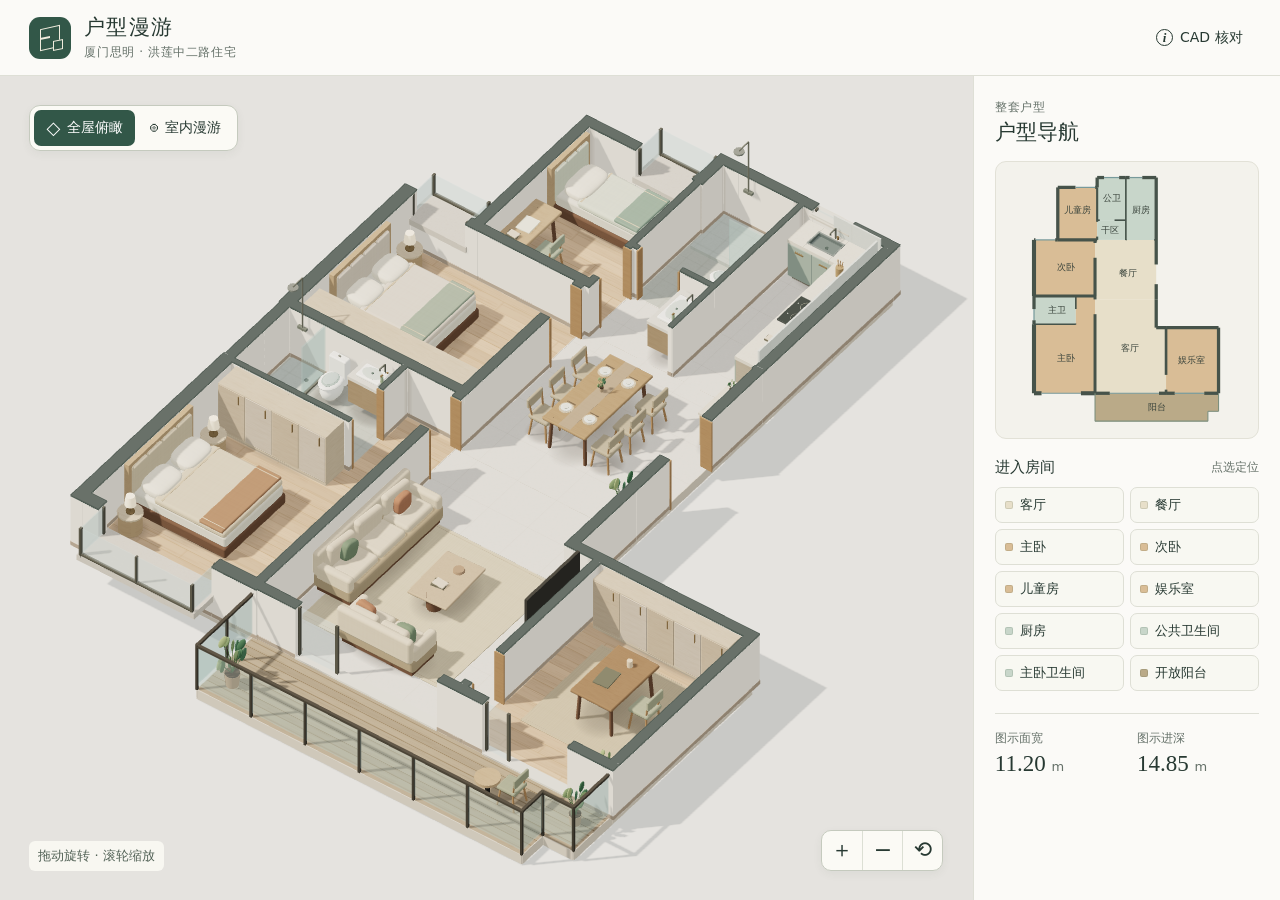
==== commit 175a2968: "Reconcile apartment walls and doors against the CAD plan" ====
--- a/apartment/index.html
+++ b/apartment/index.html
@@ -3,9 +3,35 @@
 @media(max-width:760px),(max-height:500px) and (pointer:coarse){header{height:58px;padding:0 14px}.brand-icon{width:35px;height:35px}.brand-icon:before{inset:7px 9px}.brand-icon:after{right:6px;bottom:6px}.brand-icon i{left:9px;top:17px}.brand{gap:9px}h1{font-size:17px}.brand p{font-size:11px;margin:1px 0 0}.quiet{font-size:13px}main{display:flex}.stage{flex:1}.modes{top:12px;left:12px}.modes button{min-height:35px;padding:0 9px;font-size:13px}.where{left:12px;top:65px}#openMap{position:absolute;display:flex;align-items:center;gap:6px;top:12px;right:12px;min-height:44px;padding:0 10px;border-radius:9px;font-size:13px}.map-symbol{font:21px/1 system-ui}aside{display:none;position:absolute;bottom:0;left:0;right:0;border-left:0;border-top:1px solid var(--line);border-radius:15px 15px 0 0;max-height:76%;padding:14px 18px max(16px,env(safe-area-inset-bottom));z-index:6}body.map-open aside{display:block}#closeMap{display:flex}#shade{position:absolute;inset:0;background:#29393048;z-index:5}.aside-head .sub{display:none}.aside-head h2{font-size:17px}aside .mapbox{margin:8px 0 11px}aside .mapbox svg{height:clamp(110px,23vh,218px)}#rooms{grid-template-columns:repeat(3,1fr);gap:5px}.room-btn{min-height:39px}.room-head{margin-bottom:6px}.measure{margin-top:12px;padding-top:8px}.measure>div{display:flex;align-items:center;gap:9px}.measure strong{font-size:16px}.help{bottom:max(15px,env(safe-area-inset-bottom));left:12px;font-size:12px}.view-tools{bottom:max(12px,env(safe-area-inset-bottom));right:12px}.view-tools button{width:35px;height:37px}body.walk .help{left:115px;bottom:22px;max-width:calc(100% - 126px);font-size:12px}#stick{left:12px;bottom:max(12px,env(safe-area-inset-bottom));width:89px;height:89px}}
 @media(max-height:500px) and (orientation:landscape){header{height:42px}.brand p{display:none}aside{max-height:94%;left:auto;width:min(340px,65vw);border-radius:12px 0 0 0}.mapbox svg{height:95px!important}}
 
+#details { width:min(660px,calc(100vw - 24px)); padding:0; max-height:87vh; max-height:87dvh; overflow:hidden; }
+#details[open] { display:flex; flex-direction:column; }
+#details .dialog-top { flex:none; padding:18px 20px 14px; border-bottom:1px solid var(--line); }
+.audit-location { color:var(--muted); font-size:12px; }
+.audit-scroll { padding:0 20px 17px; overflow:auto; overscroll-behavior:contain; min-height:0; }
+#details .audit-intro { font-size:14px; margin:11px 0; }
+.audit-columns { display:grid; grid-template-columns:minmax(0,1fr) 88px 88px 13px; align-items:center; column-gap:9px; }
+div.audit-columns { position:sticky; top:0; z-index:1; font-size:12px; color:var(--muted); padding:6px 7px; background:#f0f1e9; border-radius:5px; }
+.audit-columns>span:not(:first-child) { text-align:right; }
+.audit-room { border-bottom:1px solid #e0e3d8; }
+.audit-room>summary { padding:9px 7px; min-height:40px; cursor:pointer; list-style:none; }
+.audit-room>summary::-webkit-details-marker { display:none; }
+.audit-room>summary b { font-size:14px; }
+.audit-room[open]>summary { background:#edf1e7; }
+.metric { font-size:14px; font-variant-numeric:tabular-nums; }
+.metric.estimate { color:#657266; }
+.chevron { width:7px; height:7px; border-right:1.5px solid #687c6d; border-bottom:1.5px solid #687c6d; transform:rotate(45deg); justify-self:center; }
+.audit-room[open] .chevron { transform:rotate(225deg); }
+.audit-body { padding:5px 9px; }
+.audit-body dl { display:grid; grid-template-columns:4.5em 1fr; gap:6px 9px; font-size:13px; line-height:1.6; margin:7px 0; }
+.audit-body dt { color:#627064; }
+.audit-body dd { margin:0; overflow-wrap:anywhere; }
+#auditMethod { margin-top:13px; font-size:14px; }
+#auditMethod summary { padding:4px 0; cursor:pointer; font-weight:600; }
+#auditMethod p { font-size:13px; line-height:1.65; margin:8px 0; }
+@media(max-width:480px){.audit-columns{grid-template-columns:minmax(0,1fr) 65px 68px 10px;column-gap:5px}.audit-scroll{padding:0 12px 14px}#details .dialog-top{padding:13px 15px 10px}.audit-body dl{grid-template-columns:4em 1fr;gap:6px}.audit-room>summary{min-height:43px}}
 </style></head>
 <body>
-<header><div class="brand"><span class="brand-icon" aria-hidden="true"><i></i></span><div><h1>户型漫游</h1><p>厦门思明 · 洪莲中二路住宅</p></div></div><button id="info" class="quiet"><span class="info-icon">i</span> 图纸说明</button></header>
+<header><div class="brand"><span class="brand-icon" aria-hidden="true"><i></i></span><div><h1>户型漫游</h1><p>厦门思明 · 洪莲中二路住宅</p></div></div><button id="info" class="quiet"><span class="info-icon">i</span> CAD 核对</button></header>
 <main><section class="stage" aria-label="户型三维预览">
 <div class="render" id="render"><canvas id="model" tabindex="0" aria-label="三维模型，拖动观察。室内可使用方向键或摇杆移动。"></canvas><canvas id="flat" hidden></canvas></div>
 <nav class="modes" aria-label="查看方式"><button data-mode="orbit" class="active" aria-pressed="true"><span class="glyph">◇</span>全屋俯瞰</button><button data-mode="walk" aria-pressed="false"><span class="glyph">⌾</span>室内漫游</button></nav>
@@ -20,10 +46,11 @@
 <div class="room-head"><h3>进入房间</h3><small>点选定位</small></div><div id="rooms"></div>
 <div class="measure"><div><span>图示面宽</span><strong>11.20 <small>m</small></strong></div><div><span>图示进深</span><strong>14.85 <small>m</small></strong></div></div>
 </aside></main>
-<dialog id="details" aria-labelledby="detailsTitle"><div class="dialog-top"><h2 id="detailsTitle">图纸说明</h2><button id="closeInfo" class="quiet" aria-label="关闭">×</button></div>
-<p>本模型采用彩色平面图里完整可见的一套住宅，以图示面宽 11.20 米、进深 14.85 米为比例基准，并参照 CAD 照片核对空间关系。</p>
-<p>图纸照片同时拍入“110户型”和“140户型”两个标题，无法仅凭这一页确定面积归属。面宽和进深是尺寸链，实际轮廓含凹进和阳台。</p>
-<p>墙高暂按 2.80 米、漫游视点按 1.60 米设置。门窗高度、家具、饰面和窗外环境均为示意；室内房门按打开状态展示。</p></dialog>
+<dialog id="details" aria-labelledby="detailsTitle"><div class="dialog-top"><div><span class="audit-location">电梯厅左侧端户</span><h2 id="detailsTitle">CAD 逐间核对</h2></div><button id="closeInfo" class="quiet" aria-label="关闭">×</button></div>
+<div class="audit-scroll"><p class="audit-intro">点开房间可查看墙线、门洞和估算项。面积单位为平方米。</p>
+<div class="audit-columns" aria-hidden="true"><span>面积（㎡）</span><span>CAD 图注</span><span>模型估算</span><i></i></div>
+<div id="auditRooms"></div><details id="auditMethod"><summary>核对方法与取值范围</summary><div id="auditNotes"></div>
+<p>彩色平面图照片同时拍入“110户型”和“140户型”两个标题，面积归属待确认。三维墙高暂取 2.80 米，漫游视点高 1.60 米，家具和饰面为示意。</p></details></div></dialog>
 <script>/* The MIT License
 
 Copyright © 2010-2024 three.js authors
@@ -46,15 +73,15 @@
 OUT OF OR IN CONNECTION WITH THE SOFTWARE OR THE USE OR OTHER DEALINGS IN
 THE SOFTWARE.
  */
-(()=>{var Km=Object.defineProperty;var Jm=(s,t)=>{for(var e in t)Km(s,e,{get:t[e],enumerable:!0})};var Bl={};Jm(Bl,{ACESFilmicToneMapping:()=>Al,AddEquation:()=>Ti,AddOperation:()=>Op,AdditiveAnimationBlendMode:()=>Sd,AdditiveBlending:()=>Hh,AgXToneMapping:()=>Vp,AlphaFormat:()=>gd,AlwaysCompare:()=>nm,AlwaysDepth:()=>za,AlwaysStencilFunc:()=>Yh,AmbientLight:()=>pr,AnimationAction:()=>bl,AnimationClip:()=>Ms,AnimationLoader:()=>Su,AnimationMixer:()=>zu,AnimationObjectGroup:()=>Bu,AnimationUtils:()=>UM,ArcCurve:()=>Uc,ArrayCamera:()=>Sc,ArrowHelper:()=>ad,AttachedBindMode:()=>Xh,Audio:()=>Ml,AudioAnalyser:()=>Ou,AudioContext:()=>Do,AudioListener:()=>Uu,AudioLoader:()=>Lu,AxesHelper:()=>cd,BackSide:()=>Xe,BasicDepthPacking:()=>qp,BasicShadowMap:()=>jm,BatchedMesh:()=>Cc,Bone:()=>go,BooleanKeyframeTrack:()=>mi,Box2:()=>Zu,Box3:()=>Ye,Box3Helper:()=>rd,BoxGeometry:()=>ls,BoxHelper:()=>sd,BufferAttribute:()=>le,BufferGeometry:()=>te,BufferGeometryLoader:()=>yl,ByteType:()=>fd,Cache:()=>ci,Camera:()=>rr,CameraHelper:()=>id,CanvasTexture:()=>_u,CapsuleGeometry:()=>kc,CatmullRomCurve3:()=>Nc,CineonToneMapping:()=>zp,CircleGeometry:()=>Vc,ClampToEdgeWrapping:()=>bn,Clock:()=>vl,Color:()=>bt,ColorKeyframeTrack:()=>Co,ColorManagement:()=>se,CompressedArrayTexture:()=>mu,CompressedCubeTexture:()=>gu,CompressedTexture:()=>lr,CompressedTextureLoader:()=>bu,ConeGeometry:()=>Hc,ConstantAlphaFactor:()=>Dp,ConstantColorFactor:()=>Ip,Controls:()=>Uo,CubeCamera:()=>vc,CubeReflectionMapping:()=>fi,CubeRefractionMapping:()=>Ci,CubeTexture:()=>hs,CubeTextureLoader:()=>wu,CubeUVReflectionMapping:()=>gr,CubicBezierCurve:()=>xo,CubicBezierCurve3:()=>Oc,CubicInterpolant:()=>ll,CullFaceBack:()=>Vh,CullFaceFront:()=>gp,CullFaceFrontBack:()=>$m,CullFaceNone:()=>mp,Curve:()=>gn,CurvePath:()=>zc,CustomBlending:()=>_p,CustomToneMapping:()=>kp,CylinderGeometry:()=>ur,Cylindrical:()=>Yu,Data3DTexture:()=>oo,DataArrayTexture:()=>nr,DataTexture:()=>wn,DataTextureLoader:()=>Eu,DataUtils:()=>h0,DecrementStencilOp:()=>dg,DecrementWrapStencilOp:()=>pg,DefaultLoadingManager:()=>vm,DepthFormat:()=>ss,DepthStencilFormat:()=>cs,DepthTexture:()=>ho,DetachedBindMode:()=>Gp,DirectionalLight:()=>fr,DirectionalLightHelper:()=>nd,DiscreteInterpolant:()=>hl,DisplayP3ColorSpace:()=>Nl,DodecahedronGeometry:()=>Gc,DoubleSide:()=>Gn,DstAlphaFactor:()=>Ap,DstColorFactor:()=>Rp,DynamicCopyUsage:()=>Cg,DynamicDrawUsage:()=>bg,DynamicReadUsage:()=>Ag,EdgesGeometry:()=>Wc,EllipseCurve:()=>hr,EqualCompare:()=>jp,EqualDepth:()=>Va,EqualStencilFunc:()=>xg,EquirectangularReflectionMapping:()=>Zr,EquirectangularRefractionMapping:()=>Kr,Euler:()=>pn,EventDispatcher:()=>En,ExtrudeGeometry:()=>Xc,FileLoader:()=>On,Float16BufferAttribute:()=>eu,Float32BufferAttribute:()=>Pt,FloatType:()=>rn,Fog:()=>bc,FogExp2:()=>or,FramebufferTexture:()=>pu,FrontSide:()=>di,Frustum:()=>us,GLBufferAttribute:()=>Gu,GLSL1:()=>Ig,GLSL3:()=>qh,GreaterCompare:()=>Qp,GreaterDepth:()=>Ga,GreaterEqualCompare:()=>em,GreaterEqualDepth:()=>Ha,GreaterEqualStencilFunc:()=>Sg,GreaterStencilFunc:()=>vg,GridHelper:()=>td,Group:()=>Ri,HalfFloatType:()=>_r,HemisphereLight:()=>dr,HemisphereLightHelper:()=>Qu,IcosahedronGeometry:()=>Yc,ImageBitmapLoader:()=>Iu,ImageLoader:()=>Ss,ImageUtils:()=>xc,IncrementStencilOp:()=>ug,IncrementWrapStencilOp:()=>fg,InstancedBufferAttribute:()=>Li,InstancedBufferGeometry:()=>xl,InstancedInterleavedBuffer:()=>Hu,InstancedMesh:()=>Rc,Int16BufferAttribute:()=>Qh,Int32BufferAttribute:()=>tu,Int8BufferAttribute:()=>Jh,IntType:()=>Rl,InterleavedBuffer:()=>cr,InterleavedBufferAttribute:()=>ds,Interpolant:()=>_s,InterpolateDiscrete:()=>jr,InterpolateLinear:()=>_c,InterpolateSmooth:()=>Ua,InvertStencilOp:()=>mg,KeepStencilOp:()=>$i,KeyframeTrack:()=>_n,LOD:()=>Ec,LatheGeometry:()=>bo,Layers:()=>ir,LessCompare:()=>$p,LessDepth:()=>ka,LessEqualCompare:()=>bd,LessEqualDepth:()=>os,LessEqualStencilFunc:()=>yg,LessStencilFunc:()=>_g,Light:()=>$n,LightProbe:()=>gl,Line:()=>Jn,Line3:()=>Ku,LineBasicMaterial:()=>qe,LineCurve:()=>yo,LineCurve3:()=>Fc,LineDashedMaterial:()=>cl,LineLoop:()=>Lc,LineSegments:()=>Tn,LinearDisplayP3ColorSpace:()=>Fo,LinearFilter:()=>Ce,LinearInterpolant:()=>Ro,LinearMipMapLinearFilter:()=>ng,LinearMipMapNearestFilter:()=>eg,LinearMipmapLinearFilter:()=>Xn,LinearMipmapNearestFilter:()=>Br,LinearSRGBColorSpace:()=>_i,LinearToneMapping:()=>Fp,LinearTransfer:()=>to,Loader:()=>$e,LoaderUtils:()=>Lo,LoadingManager:()=>Po,LoopOnce:()=>Wp,LoopPingPong:()=>Yp,LoopRepeat:()=>Xp,LuminanceAlphaFormat:()=>yd,LuminanceFormat:()=>xd,MOUSE:()=>Ui,Material:()=>ze,MaterialLoader:()=>_l,MathUtils:()=>Ed,Matrix2:()=>qu,Matrix3:()=>Jt,Matrix4:()=>Vt,MaxEquation:()=>Mp,Mesh:()=>_e,MeshBasicMaterial:()=>An,MeshDepthMaterial:()=>uo,MeshDistanceMaterial:()=>fo,MeshLambertMaterial:()=>ol,MeshMatcapMaterial:()=>al,MeshNormalMaterial:()=>rl,MeshPhongMaterial:()=>il,MeshPhysicalMaterial:()=>nl,MeshStandardMaterial:()=>gs,MeshToonMaterial:()=>sl,MinEquation:()=>vp,MirroredRepeatWrapping:()=>$r,MixOperation:()=>Np,MultiplyBlending:()=>Wh,MultiplyOperation:()=>No,NearestFilter:()=>Fe,NearestMipMapLinearFilter:()=>tg,NearestMipMapNearestFilter:()=>Qm,NearestMipmapLinearFilter:()=>Zs,NearestMipmapNearestFilter:()=>dd,NeutralToneMapping:()=>Hp,NeverCompare:()=>Jp,NeverDepth:()=>Ba,NeverStencilFunc:()=>gg,NoBlending:()=>li,NoColorSpace:()=>ri,NoToneMapping:()=>hi,NormalAnimationBlendMode:()=>Ul,NormalBlending:()=>is,NotEqualCompare:()=>tm,NotEqualDepth:()=>Wa,NotEqualStencilFunc:()=>Mg,NumberKeyframeTrack:()=>xs,Object3D:()=>oe,ObjectLoader:()=>Pu,ObjectSpaceNormalMap:()=>Kp,OctahedronGeometry:()=>To,OneFactor:()=>bp,OneMinusConstantAlphaFactor:()=>Up,OneMinusConstantColorFactor:()=>Lp,OneMinusDstAlphaFactor:()=>Tp,OneMinusDstColorFactor:()=>Cp,OneMinusSrcAlphaFactor:()=>Fa,OneMinusSrcColorFactor:()=>Ep,OrthographicCamera:()=>Ii,P3Primaries:()=>no,PCFShadowMap:()=>ud,PCFSoftShadowMap:()=>El,PMREMGenerator:()=>lo,Path:()=>fs,PerspectiveCamera:()=>Ae,Plane:()=>Sn,PlaneGeometry:()=>Pi,PlaneHelper:()=>od,PointLight:()=>fl,PointLightHelper:()=>ju,Points:()=>Dc,PointsMaterial:()=>_o,PolarGridHelper:()=>ed,PolyhedronGeometry:()=>Di,PositionalAudio:()=>Nu,PropertyBinding:()=>ue,PropertyMixer:()=>Sl,QuadraticBezierCurve:()=>vo,QuadraticBezierCurve3:()=>Mo,Quaternion:()=>Ie,QuaternionKeyframeTrack:()=>ys,QuaternionLinearInterpolant:()=>ul,RED_GREEN_RGTC2_Format:()=>mc,RED_RGTC1_Format:()=>Md,REVISION:()=>wl,RGBADepthPacking:()=>Zp,RGBAFormat:()=>nn,RGBAIntegerFormat:()=>Dl,RGBA_ASTC_10x10_Format:()=>lc,RGBA_ASTC_10x5_Format:()=>oc,RGBA_ASTC_10x6_Format:()=>ac,RGBA_ASTC_10x8_Format:()=>cc,RGBA_ASTC_12x10_Format:()=>hc,RGBA_ASTC_12x12_Format:()=>uc,RGBA_ASTC_4x4_Format:()=>ja,RGBA_ASTC_5x4_Format:()=>Qa,RGBA_ASTC_5x5_Format:()=>tc,RGBA_ASTC_6x5_Format:()=>ec,RGBA_ASTC_6x6_Format:()=>nc,RGBA_ASTC_8x5_Format:()=>ic,RGBA_ASTC_8x6_Format:()=>sc,RGBA_ASTC_8x8_Format:()=>rc,RGBA_BPTC_Format:()=>Gr,RGBA_ETC2_EAC_Format:()=>$a,RGBA_PVRTC_2BPPV1_Format:()=>Za,RGBA_PVRTC_4BPPV1_Format:()=>qa,RGBA_S3TC_DXT1_Format:()=>kr,RGBA_S3TC_DXT3_Format:()=>Vr,RGBA_S3TC_DXT5_Format:()=>Hr,RGBDepthPacking:()=>ag,RGBFormat:()=>_d,RGBIntegerFormat:()=>ig,RGB_BPTC_SIGNED_Format:()=>dc,RGB_BPTC_UNSIGNED_Format:()=>fc,RGB_ETC1_Format:()=>Ka,RGB_ETC2_Format:()=>Ja,RGB_PVRTC_2BPPV1_Format:()=>Ya,RGB_PVRTC_4BPPV1_Format:()=>Xa,RGB_S3TC_DXT1_Format:()=>zr,RGDepthPacking:()=>cg,RGFormat:()=>vd,RGIntegerFormat:()=>Ll,RawShaderMaterial:()=>el,Ray:()=>Kn,Raycaster:()=>Wu,Rec709Primaries:()=>eo,RectAreaLight:()=>pl,RedFormat:()=>Il,RedIntegerFormat:()=>Oo,ReinhardToneMapping:()=>Bp,RenderTarget:()=>yc,RepeatWrapping:()=>Jr,ReplaceStencilOp:()=>hg,ReverseSubtractEquation:()=>yp,RingGeometry:()=>qc,SIGNED_RED_GREEN_RGTC2_Format:()=>gc,SIGNED_RED_RGTC1_Format:()=>pc,SRGBColorSpace:()=>Mn,SRGBTransfer:()=>me,Scene:()=>ar,ShaderChunk:()=>Qt,ShaderLib:()=>Nn,ShaderMaterial:()=>mn,ShadowMaterial:()=>tl,Shape:()=>ui,ShapeGeometry:()=>Zc,ShapePath:()=>ld,ShapeUtils:()=>qn,ShortType:()=>pd,Skeleton:()=>Tc,SkeletonHelper:()=>$u,SkinnedMesh:()=>Ac,Source:()=>ai,Sphere:()=>Be,SphereGeometry:()=>ms,Spherical:()=>mr,SphericalHarmonics3:()=>ml,SplineCurve:()=>So,SpotLight:()=>dl,SpotLightHelper:()=>Ju,Sprite:()=>wc,SpriteMaterial:()=>mo,SrcAlphaFactor:()=>Oa,SrcAlphaSaturateFactor:()=>Pp,SrcColorFactor:()=>wp,StaticCopyUsage:()=>Rg,StaticDrawUsage:()=>io,StaticReadUsage:()=>Eg,StereoCamera:()=>Du,StreamCopyUsage:()=>Pg,StreamDrawUsage:()=>wg,StreamReadUsage:()=>Tg,StringKeyframeTrack:()=>gi,SubtractEquation:()=>xp,SubtractiveBlending:()=>Gh,TOUCH:()=>Ni,TangentSpaceNormalMap:()=>Oi,TetrahedronGeometry:()=>Kc,Texture:()=>Pe,TextureLoader:()=>Au,TextureUtils:()=>Hv,TorusGeometry:()=>Jc,TorusKnotGeometry:()=>$c,Triangle:()=>Wn,TriangleFanDrawMode:()=>og,TriangleStripDrawMode:()=>rg,TrianglesDrawMode:()=>sg,TubeGeometry:()=>jc,UVMapping:()=>Tl,Uint16BufferAttribute:()=>ao,Uint32BufferAttribute:()=>co,Uint8BufferAttribute:()=>$h,Uint8ClampedBufferAttribute:()=>jh,Uniform:()=>ku,UniformsGroup:()=>Vu,UniformsLib:()=>St,UniformsUtils:()=>am,UnsignedByteType:()=>Zn,UnsignedInt248Type:()=>as,UnsignedInt5999Type:()=>md,UnsignedIntType:()=>pi,UnsignedShort4444Type:()=>Cl,UnsignedShort5551Type:()=>Pl,UnsignedShortType:()=>tr,VSMShadowMap:()=>Hn,Vector2:()=>it,Vector3:()=>R,Vector4:()=>ie,VectorKeyframeTrack:()=>vs,VideoTexture:()=>fu,WebGL3DRenderTarget:()=>Kh,WebGLArrayRenderTarget:()=>Zh,WebGLCoordinateSystem:()=>Yn,WebGLCubeRenderTarget:()=>Mc,WebGLMultipleRenderTargets:()=>hd,WebGLRenderTarget:()=>fn,WebGLRenderer:()=>po,WebGLUtils:()=>fm,WebGPUCoordinateSystem:()=>so,WireframeGeometry:()=>Qc,WrapAroundEnding:()=>Qr,ZeroCurvatureEnding:()=>ts,ZeroFactor:()=>Sp,ZeroSlopeEnding:()=>es,ZeroStencilOp:()=>lg,createCanvasElement:()=>sm});/**
+(()=>{var jm=Object.defineProperty;var Qm=(s,t)=>{for(var e in t)jm(s,e,{get:t[e],enumerable:!0})};var Hl={};Qm(Hl,{ACESFilmicToneMapping:()=>Pl,AddEquation:()=>Li,AddOperation:()=>zp,AdditiveAnimationBlendMode:()=>Ed,AdditiveBlending:()=>Xh,AgXToneMapping:()=>Wp,AlphaFormat:()=>yd,AlwaysCompare:()=>rm,AlwaysDepth:()=>Ga,AlwaysStencilFunc:()=>Kh,AmbientLight:()=>_r,AnimationAction:()=>Tl,AnimationClip:()=>Ts,AnimationLoader:()=>Eu,AnimationMixer:()=>Hu,AnimationObjectGroup:()=>Vu,AnimationUtils:()=>FM,ArcCurve:()=>Bc,ArrayCamera:()=>Ac,ArrowHelper:()=>hd,AttachedBindMode:()=>Zh,Audio:()=>El,AudioAnalyser:()=>zu,AudioContext:()=>Oo,AudioListener:()=>Fu,AudioLoader:()=>Nu,AxesHelper:()=>ud,BackSide:()=>Qe,BasicDepthPacking:()=>Jp,BasicShadowMap:()=>eg,BatchedMesh:()=>Dc,Bone:()=>yo,BooleanKeyframeTrack:()=>vi,Box2:()=>$u,Box3:()=>tn,Box3Helper:()=>cd,BoxGeometry:()=>ms,BoxHelper:()=>ad,BufferAttribute:()=>ve,BufferGeometry:()=>le,BufferGeometryLoader:()=>Sl,ByteType:()=>gd,Cache:()=>fi,Camera:()=>cr,CameraHelper:()=>od,CanvasTexture:()=>vu,CapsuleGeometry:()=>Wc,CatmullRomCurve3:()=>zc,CineonToneMapping:()=>Hp,CircleGeometry:()=>Xc,ClampToEdgeWrapping:()=>In,Clock:()=>wl,Color:()=>wt,ColorKeyframeTrack:()=>Lo,ColorManagement:()=>ge,CompressedArrayTexture:()=>xu,CompressedCubeTexture:()=>yu,CompressedTexture:()=>dr,CompressedTextureLoader:()=>Au,ConeGeometry:()=>Yc,ConstantAlphaFactor:()=>Op,ConstantColorFactor:()=>Up,Controls:()=>Fo,CubeCamera:()=>wc,CubeReflectionMapping:()=>xi,CubeRefractionMapping:()=>Ui,CubeTexture:()=>gs,CubeTextureLoader:()=>Tu,CubeUVReflectionMapping:()=>yr,CubicBezierCurve:()=>Mo,CubicBezierCurve3:()=>kc,CubicInterpolant:()=>fl,CullFaceBack:()=>Wh,CullFaceFront:()=>yp,CullFaceFrontBack:()=>tg,CullFaceNone:()=>xp,Curve:()=>En,CurvePath:()=>Gc,CustomBlending:()=>vp,CustomToneMapping:()=>Gp,CylinderGeometry:()=>pr,Cylindrical:()=>Ku,Data3DTexture:()=>lo,DataArrayTexture:()=>rr,DataTexture:()=>Ln,DataTextureLoader:()=>Ru,DataUtils:()=>f0,DecrementStencilOp:()=>mg,DecrementWrapStencilOp:()=>_g,DefaultLoadingManager:()=>Sm,DepthFormat:()=>hs,DepthStencilFormat:()=>ps,DepthTexture:()=>po,DetachedBindMode:()=>Yp,DirectionalLight:()=>gr,DirectionalLightHelper:()=>rd,DiscreteInterpolant:()=>pl,DisplayP3ColorSpace:()=>zl,DodecahedronGeometry:()=>qc,DoubleSide:()=>Zn,DstAlphaFactor:()=>Cp,DstColorFactor:()=>Ip,DynamicCopyUsage:()=>Lg,DynamicDrawUsage:()=>Ag,DynamicReadUsage:()=>Cg,EdgesGeometry:()=>Zc,EllipseCurve:()=>fr,EqualCompare:()=>em,EqualDepth:()=>Xa,EqualStencilFunc:()=>Mg,EquirectangularReflectionMapping:()=>$r,EquirectangularRefractionMapping:()=>jr,Euler:()=>Sn,EventDispatcher:()=>Dn,ExtrudeGeometry:()=>Kc,FileLoader:()=>Wn,Float16BufferAttribute:()=>su,Float32BufferAttribute:()=>Ot,FloatType:()=>fn,Fog:()=>Tc,FogExp2:()=>lr,FramebufferTexture:()=>_u,FrontSide:()=>_i,Frustum:()=>_s,GLBufferAttribute:()=>Yu,GLSL1:()=>Ug,GLSL3:()=>Jh,GreaterCompare:()=>nm,GreaterDepth:()=>qa,GreaterEqualCompare:()=>sm,GreaterEqualDepth:()=>Ya,GreaterEqualStencilFunc:()=>Eg,GreaterStencilFunc:()=>Sg,GridHelper:()=>id,Group:()=>Di,HalfFloatType:()=>vr,HemisphereLight:()=>mr,HemisphereLightHelper:()=>nd,IcosahedronGeometry:()=>Jc,ImageBitmapLoader:()=>Uu,ImageLoader:()=>Rs,ImageUtils:()=>bc,IncrementStencilOp:()=>pg,IncrementWrapStencilOp:()=>gg,InstancedBufferAttribute:()=>Fi,InstancedBufferGeometry:()=>bl,InstancedInterleavedBuffer:()=>Xu,InstancedMesh:()=>Lc,Int16BufferAttribute:()=>nu,Int32BufferAttribute:()=>iu,Int8BufferAttribute:()=>Qh,IntType:()=>Ll,InterleavedBuffer:()=>ur,InterleavedBufferAttribute:()=>xs,Interpolant:()=>Ss,InterpolateDiscrete:()=>eo,InterpolateLinear:()=>Mc,InterpolateSmooth:()=>Ba,InvertStencilOp:()=>xg,KeepStencilOp:()=>is,KeyframeTrack:()=>An,LOD:()=>Cc,LatheGeometry:()=>Ao,Layers:()=>or,LessCompare:()=>tm,LessDepth:()=>Wa,LessEqualCompare:()=>Ad,LessEqualDepth:()=>ds,LessEqualStencilFunc:()=>bg,LessStencilFunc:()=>vg,Light:()=>ni,LightProbe:()=>vl,Line:()=>ei,Line3:()=>ju,LineBasicMaterial:()=>en,LineCurve:()=>bo,LineCurve3:()=>Vc,LineDashedMaterial:()=>dl,LineLoop:()=>Oc,LineSegments:()=>Nn,LinearDisplayP3ColorSpace:()=>ko,LinearFilter:()=>ke,LinearInterpolant:()=>Io,LinearMipMapLinearFilter:()=>rg,LinearMipMapNearestFilter:()=>sg,LinearMipmapLinearFilter:()=>Jn,LinearMipmapNearestFilter:()=>Vr,LinearSRGBColorSpace:()=>bi,LinearToneMapping:()=>kp,LinearTransfer:()=>io,Loader:()=>on,LoaderUtils:()=>No,LoadingManager:()=>Do,LoopOnce:()=>qp,LoopPingPong:()=>Kp,LoopRepeat:()=>Zp,LuminanceAlphaFormat:()=>bd,LuminanceFormat:()=>Md,MOUSE:()=>zi,Material:()=>Ke,MaterialLoader:()=>Ml,MathUtils:()=>Rd,Matrix2:()=>Ju,Matrix3:()=>re,Matrix4:()=>Kt,MaxEquation:()=>wp,Mesh:()=>Re,MeshBasicMaterial:()=>Un,MeshDepthMaterial:()=>mo,MeshDistanceMaterial:()=>go,MeshLambertMaterial:()=>hl,MeshMatcapMaterial:()=>ul,MeshNormalMaterial:()=>ll,MeshPhongMaterial:()=>al,MeshPhysicalMaterial:()=>ol,MeshStandardMaterial:()=>bs,MeshToonMaterial:()=>cl,MinEquation:()=>Sp,MirroredRepeatWrapping:()=>to,MixOperation:()=>Bp,MultiplyBlending:()=>qh,MultiplyOperation:()=>Bo,NearestFilter:()=>qe,NearestMipMapLinearFilter:()=>ig,NearestMipMapNearestFilter:()=>ng,NearestMipmapLinearFilter:()=>$s,NearestMipmapNearestFilter:()=>md,NeutralToneMapping:()=>Xp,NeverCompare:()=>Qp,NeverDepth:()=>Ha,NeverStencilFunc:()=>yg,NoBlending:()=>pi,NoColorSpace:()=>hi,NoToneMapping:()=>mi,NormalAnimationBlendMode:()=>Bl,NormalBlending:()=>ls,NotEqualCompare:()=>im,NotEqualDepth:()=>Za,NotEqualStencilFunc:()=>wg,NumberKeyframeTrack:()=>ws,Object3D:()=>_e,ObjectLoader:()=>Du,ObjectSpaceNormalMap:()=>jp,OctahedronGeometry:()=>Po,OneFactor:()=>Ap,OneMinusConstantAlphaFactor:()=>Fp,OneMinusConstantColorFactor:()=>Np,OneMinusDstAlphaFactor:()=>Pp,OneMinusDstColorFactor:()=>Lp,OneMinusSrcAlphaFactor:()=>Va,OneMinusSrcColorFactor:()=>Rp,OrthographicCamera:()=>Oi,P3Primaries:()=>ro,PCFShadowMap:()=>pd,PCFSoftShadowMap:()=>Cl,PMREMGenerator:()=>fo,Path:()=>ys,PerspectiveCamera:()=>Fe,Plane:()=>Pn,PlaneGeometry:()=>Ni,PlaneHelper:()=>ld,PointLight:()=>_l,PointLightHelper:()=>ed,Points:()=>Fc,PointsMaterial:()=>vo,PolarGridHelper:()=>sd,PolyhedronGeometry:()=>Bi,PositionalAudio:()=>Bu,PropertyBinding:()=>Me,PropertyMixer:()=>Al,QuadraticBezierCurve:()=>So,QuadraticBezierCurve3:()=>wo,Quaternion:()=>He,QuaternionKeyframeTrack:()=>Es,QuaternionLinearInterpolant:()=>ml,RED_GREEN_RGTC2_Format:()=>yc,RED_RGTC1_Format:()=>wd,REVISION:()=>Rl,RGBADepthPacking:()=>$p,RGBAFormat:()=>un,RGBAIntegerFormat:()=>Fl,RGBA_ASTC_10x10_Format:()=>fc,RGBA_ASTC_10x5_Format:()=>hc,RGBA_ASTC_10x6_Format:()=>uc,RGBA_ASTC_10x8_Format:()=>dc,RGBA_ASTC_12x10_Format:()=>pc,RGBA_ASTC_12x12_Format:()=>mc,RGBA_ASTC_4x4_Format:()=>nc,RGBA_ASTC_5x4_Format:()=>ic,RGBA_ASTC_5x5_Format:()=>sc,RGBA_ASTC_6x5_Format:()=>rc,RGBA_ASTC_6x6_Format:()=>oc,RGBA_ASTC_8x5_Format:()=>ac,RGBA_ASTC_8x6_Format:()=>cc,RGBA_ASTC_8x8_Format:()=>lc,RGBA_BPTC_Format:()=>Yr,RGBA_ETC2_EAC_Format:()=>ec,RGBA_PVRTC_2BPPV1_Format:()=>ja,RGBA_PVRTC_4BPPV1_Format:()=>$a,RGBA_S3TC_DXT1_Format:()=>Gr,RGBA_S3TC_DXT3_Format:()=>Wr,RGBA_S3TC_DXT5_Format:()=>Xr,RGBDepthPacking:()=>hg,RGBFormat:()=>vd,RGBIntegerFormat:()=>og,RGB_BPTC_SIGNED_Format:()=>gc,RGB_BPTC_UNSIGNED_Format:()=>_c,RGB_ETC1_Format:()=>Qa,RGB_ETC2_Format:()=>tc,RGB_PVRTC_2BPPV1_Format:()=>Ja,RGB_PVRTC_4BPPV1_Format:()=>Ka,RGB_S3TC_DXT1_Format:()=>Hr,RGDepthPacking:()=>ug,RGFormat:()=>Sd,RGIntegerFormat:()=>Ol,RawShaderMaterial:()=>rl,Ray:()=>ti,Raycaster:()=>qu,Rec709Primaries:()=>so,RectAreaLight:()=>xl,RedFormat:()=>Nl,RedIntegerFormat:()=>zo,ReinhardToneMapping:()=>Vp,RenderTarget:()=>Sc,RepeatWrapping:()=>Qr,ReplaceStencilOp:()=>fg,ReverseSubtractEquation:()=>bp,RingGeometry:()=>$c,SIGNED_RED_GREEN_RGTC2_Format:()=>vc,SIGNED_RED_RGTC1_Format:()=>xc,SRGBColorSpace:()=>Cn,SRGBTransfer:()=>Ee,Scene:()=>hr,ShaderChunk:()=>ce,ShaderLib:()=>Gn,ShaderMaterial:()=>wn,ShadowMaterial:()=>sl,Shape:()=>gi,ShapeGeometry:()=>jc,ShapePath:()=>dd,ShapeUtils:()=>jn,ShortType:()=>_d,Skeleton:()=>Ic,SkeletonHelper:()=>td,SkinnedMesh:()=>Pc,Source:()=>di,Sphere:()=>Ze,SphereGeometry:()=>Ms,Spherical:()=>xr,SphericalHarmonics3:()=>yl,SplineCurve:()=>Eo,SpotLight:()=>gl,SpotLightHelper:()=>Qu,Sprite:()=>Rc,SpriteMaterial:()=>xo,SrcAlphaFactor:()=>ka,SrcAlphaSaturateFactor:()=>Dp,SrcColorFactor:()=>Tp,StaticCopyUsage:()=>Ig,StaticDrawUsage:()=>oo,StaticReadUsage:()=>Rg,StereoCamera:()=>Ou,StreamCopyUsage:()=>Dg,StreamDrawUsage:()=>Tg,StreamReadUsage:()=>Pg,StringKeyframeTrack:()=>Mi,SubtractEquation:()=>Mp,SubtractiveBlending:()=>Yh,TOUCH:()=>ki,TangentSpaceNormalMap:()=>Vi,TetrahedronGeometry:()=>Qc,Texture:()=>Ve,TextureLoader:()=>Cu,TextureUtils:()=>Xv,TorusGeometry:()=>tl,TorusKnotGeometry:()=>el,Triangle:()=>Kn,TriangleFanDrawMode:()=>lg,TriangleStripDrawMode:()=>cg,TrianglesDrawMode:()=>ag,TubeGeometry:()=>nl,UVMapping:()=>Il,Uint16BufferAttribute:()=>ho,Uint32BufferAttribute:()=>uo,Uint8BufferAttribute:()=>tu,Uint8ClampedBufferAttribute:()=>eu,Uniform:()=>Gu,UniformsGroup:()=>Wu,UniformsLib:()=>St,UniformsUtils:()=>hm,UnsignedByteType:()=>Qn,UnsignedInt248Type:()=>fs,UnsignedInt5999Type:()=>xd,UnsignedIntType:()=>yi,UnsignedShort4444Type:()=>Dl,UnsignedShort5551Type:()=>Ul,UnsignedShortType:()=>ir,VSMShadowMap:()=>qn,Vector2:()=>it,Vector3:()=>R,Vector4:()=>me,VectorKeyframeTrack:()=>As,VideoTexture:()=>gu,WebGL3DRenderTarget:()=>jh,WebGLArrayRenderTarget:()=>$h,WebGLCoordinateSystem:()=>$n,WebGLCubeRenderTarget:()=>Ec,WebGLMultipleRenderTargets:()=>fd,WebGLRenderTarget:()=>bn,WebGLRenderer:()=>_o,WebGLUtils:()=>gm,WebGPUCoordinateSystem:()=>ao,WireframeGeometry:()=>il,WrapAroundEnding:()=>no,ZeroCurvatureEnding:()=>os,ZeroFactor:()=>Ep,ZeroSlopeEnding:()=>as,ZeroStencilOp:()=>dg,createCanvasElement:()=>am});/**
  * @license
  * Copyright 2010-2024 Three.js Authors
  * SPDX-License-Identifier: MIT
- */var wl="169",Ui={LEFT:0,MIDDLE:1,RIGHT:2,ROTATE:0,DOLLY:1,PAN:2},Ni={ROTATE:0,PAN:1,DOLLY_PAN:2,DOLLY_ROTATE:3},mp=0,Vh=1,gp=2,$m=3,jm=0,ud=1,El=2,Hn=3,di=0,Xe=1,Gn=2,li=0,is=1,Hh=2,Gh=3,Wh=4,_p=5,Ti=100,xp=101,yp=102,vp=103,Mp=104,Sp=200,bp=201,wp=202,Ep=203,Oa=204,Fa=205,Ap=206,Tp=207,Rp=208,Cp=209,Pp=210,Ip=211,Lp=212,Dp=213,Up=214,Ba=0,za=1,ka=2,os=3,Va=4,Ha=5,Ga=6,Wa=7,No=0,Np=1,Op=2,hi=0,Fp=1,Bp=2,zp=3,Al=4,kp=5,Vp=6,Hp=7,Xh="attached",Gp="detached",Tl=300,fi=301,Ci=302,Zr=303,Kr=304,gr=306,Jr=1e3,bn=1001,$r=1002,Fe=1003,dd=1004,Qm=1004,Zs=1005,tg=1005,Ce=1006,Br=1007,eg=1007,Xn=1008,ng=1008,Zn=1009,fd=1010,pd=1011,tr=1012,Rl=1013,pi=1014,rn=1015,_r=1016,Cl=1017,Pl=1018,as=1020,md=35902,gd=1021,_d=1022,nn=1023,xd=1024,yd=1025,ss=1026,cs=1027,Il=1028,Oo=1029,vd=1030,Ll=1031,ig=1032,Dl=1033,zr=33776,kr=33777,Vr=33778,Hr=33779,Xa=35840,Ya=35841,qa=35842,Za=35843,Ka=36196,Ja=37492,$a=37496,ja=37808,Qa=37809,tc=37810,ec=37811,nc=37812,ic=37813,sc=37814,rc=37815,oc=37816,ac=37817,cc=37818,lc=37819,hc=37820,uc=37821,Gr=36492,dc=36494,fc=36495,Md=36283,pc=36284,mc=36285,gc=36286,Wp=2200,Xp=2201,Yp=2202,jr=2300,_c=2301,Ua=2302,ts=2400,es=2401,Qr=2402,Ul=2500,Sd=2501,sg=0,rg=1,og=2,qp=3200,Zp=3201,ag=3202,cg=3203,Oi=0,Kp=1,ri="",Mn="srgb",_i="srgb-linear",Nl="display-p3",Fo="display-p3-linear",to="linear",me="srgb",eo="rec709",no="p3",lg=0,$i=7680,hg=7681,ug=7682,dg=7683,fg=34055,pg=34056,mg=5386,gg=512,_g=513,xg=514,yg=515,vg=516,Mg=517,Sg=518,Yh=519,Jp=512,$p=513,jp=514,bd=515,Qp=516,tm=517,em=518,nm=519,io=35044,bg=35048,wg=35040,Eg=35045,Ag=35049,Tg=35041,Rg=35046,Cg=35050,Pg=35042,Ig="100",qh="300 es",Yn=2e3,so=2001,En=class{addEventListener(t,e){this._listeners===void 0&&(this._listeners={});let n=this._listeners;n[t]===void 0&&(n[t]=[]),n[t].indexOf(e)===-1&&n[t].push(e)}hasEventListener(t,e){if(this._listeners===void 0)return!1;let n=this._listeners;return n[t]!==void 0&&n[t].indexOf(e)!==-1}removeEventListener(t,e){if(this._listeners===void 0)return;let i=this._listeners[t];if(i!==void 0){let r=i.indexOf(e);r!==-1&&i.splice(r,1)}}dispatchEvent(t){if(this._listeners===void 0)return;let n=this._listeners[t.type];if(n!==void 0){t.target=this;let i=n.slice(0);for(let r=0,o=i.length;r<o;r++)i[r].call(this,t);t.target=null}}},Ze=["00","01","02","03","04","05","06","07","08","09","0a","0b","0c","0d","0e","0f","10","11","12","13","14","15","16","17","18","19","1a","1b","1c","1d","1e","1f","20","21","22","23","24","25","26","27","28","29","2a","2b","2c","2d","2e","2f","30","31","32","33","34","35","36","37","38","39","3a","3b","3c","3d","3e","3f","40","41","42","43","44","45","46","47","48","49","4a","4b","4c","4d","4e","4f","50","51","52","53","54","55","56","57","58","59","5a","5b","5c","5d","5e","5f","60","61","62","63","64","65","66","67","68","69","6a","6b","6c","6d","6e","6f","70","71","72","73","74","75","76","77","78","79","7a","7b","7c","7d","7e","7f","80","81","82","83","84","85","86","87","88","89","8a","8b","8c","8d","8e","8f","90","91","92","93","94","95","96","97","98","99","9a","9b","9c","9d","9e","9f","a0","a1","a2","a3","a4","a5","a6","a7","a8","a9","aa","ab","ac","ad","ae","af","b0","b1","b2","b3","b4","b5","b6","b7","b8","b9","ba","bb","bc","bd","be","bf","c0","c1","c2","c3","c4","c5","c6","c7","c8","c9","ca","cb","cc","cd","ce","cf","d0","d1","d2","d3","d4","d5","d6","d7","d8","d9","da","db","dc","dd","de","df","e0","e1","e2","e3","e4","e5","e6","e7","e8","e9","ea","eb","ec","ed","ee","ef","f0","f1","f2","f3","f4","f5","f6","f7","f8","f9","fa","fb","fc","fd","fe","ff"],Fd=1234567,rs=Math.PI/180,er=180/Math.PI;function dn(){let s=Math.random()*4294967295|0,t=Math.random()*4294967295|0,e=Math.random()*4294967295|0,n=Math.random()*4294967295|0;return(Ze[s&255]+Ze[s>>8&255]+Ze[s>>16&255]+Ze[s>>24&255]+"-"+Ze[t&255]+Ze[t>>8&255]+"-"+Ze[t>>16&15|64]+Ze[t>>24&255]+"-"+Ze[e&63|128]+Ze[e>>8&255]+"-"+Ze[e>>16&255]+Ze[e>>24&255]+Ze[n&255]+Ze[n>>8&255]+Ze[n>>16&255]+Ze[n>>24&255]).toLowerCase()}function Se(s,t,e){return Math.max(t,Math.min(e,s))}function wd(s,t){return(s%t+t)%t}function Lg(s,t,e,n,i){return n+(s-t)*(i-n)/(e-t)}function Dg(s,t,e){return s!==t?(e-s)/(t-s):0}function Wr(s,t,e){return(1-e)*s+e*t}function Ug(s,t,e,n){return Wr(s,t,1-Math.exp(-e*n))}function Ng(s,t=1){return t-Math.abs(wd(s,t*2)-t)}function Og(s,t,e){return s<=t?0:s>=e?1:(s=(s-t)/(e-t),s*s*(3-2*s))}function Fg(s,t,e){return s<=t?0:s>=e?1:(s=(s-t)/(e-t),s*s*s*(s*(s*6-15)+10))}function Bg(s,t){return s+Math.floor(Math.random()*(t-s+1))}function zg(s,t){return s+Math.random()*(t-s)}function kg(s){return s*(.5-Math.random())}function Vg(s){s!==void 0&&(Fd=s);let t=Fd+=1831565813;return t=Math.imul(t^t>>>15,t|1),t^=t+Math.imul(t^t>>>7,t|61),((t^t>>>14)>>>0)/4294967296}function Hg(s){return s*rs}function Gg(s){return s*er}function Wg(s){return(s&s-1)===0&&s!==0}function Xg(s){return Math.pow(2,Math.ceil(Math.log(s)/Math.LN2))}function Yg(s){return Math.pow(2,Math.floor(Math.log(s)/Math.LN2))}function qg(s,t,e,n,i){let r=Math.cos,o=Math.sin,a=r(e/2),c=o(e/2),l=r((t+n)/2),h=o((t+n)/2),u=r((t-n)/2),d=o((t-n)/2),f=r((n-t)/2),g=o((n-t)/2);switch(i){case"XYX":s.set(a*h,c*u,c*d,a*l);break;case"YZY":s.set(c*d,a*h,c*u,a*l);break;case"ZXZ":s.set(c*u,c*d,a*h,a*l);break;case"XZX":s.set(a*h,c*g,c*f,a*l);break;case"YXY":s.set(c*f,a*h,c*g,a*l);break;case"ZYZ":s.set(c*g,c*f,a*h,a*l);break;default:console.warn("THREE.MathUtils: .setQuaternionFromProperEuler() encountered an unknown order: "+i)}}function en(s,t){switch(t.constructor){case Float32Array:return s;case Uint32Array:return s/4294967295;case Uint16Array:return s/65535;case Uint8Array:return s/255;case Int32Array:return Math.max(s/2147483647,-1);case Int16Array:return Math.max(s/32767,-1);case Int8Array:return Math.max(s/127,-1);default:throw new Error("Invalid component type.")}}function $t(s,t){switch(t.constructor){case Float32Array:return s;case Uint32Array:return Math.round(s*4294967295);case Uint16Array:return Math.round(s*65535);case Uint8Array:return Math.round(s*255);case Int32Array:return Math.round(s*2147483647);case Int16Array:return Math.round(s*32767);case Int8Array:return Math.round(s*127);default:throw new Error("Invalid component type.")}}var Ed={DEG2RAD:rs,RAD2DEG:er,generateUUID:dn,clamp:Se,euclideanModulo:wd,mapLinear:Lg,inverseLerp:Dg,lerp:Wr,damp:Ug,pingpong:Ng,smoothstep:Og,smootherstep:Fg,randInt:Bg,randFloat:zg,randFloatSpread:kg,seededRandom:Vg,degToRad:Hg,radToDeg:Gg,isPowerOfTwo:Wg,ceilPowerOfTwo:Xg,floorPowerOfTwo:Yg,setQuaternionFromProperEuler:qg,normalize:$t,denormalize:en},it=class s{constructor(t=0,e=0){s.prototype.isVector2=!0,this.x=t,this.y=e}get width(){return this.x}set width(t){this.x=t}get height(){return this.y}set height(t){this.y=t}set(t,e){return this.x=t,this.y=e,this}setScalar(t){return this.x=t,this.y=t,this}setX(t){return this.x=t,this}setY(t){return this.y=t,this}setComponent(t,e){switch(t){case 0:this.x=e;break;case 1:this.y=e;break;default:throw new Error("index is out of range: "+t)}return this}getComponent(t){switch(t){case 0:return this.x;case 1:return this.y;default:throw new Error("index is out of range: "+t)}}clone(){return new this.constructor(this.x,this.y)}copy(t){return this.x=t.x,this.y=t.y,this}add(t){return this.x+=t.x,this.y+=t.y,this}addScalar(t){return this.x+=t,this.y+=t,this}addVectors(t,e){return this.x=t.x+e.x,this.y=t.y+e.y,this}addScaledVector(t,e){return this.x+=t.x*e,this.y+=t.y*e,this}sub(t){return this.x-=t.x,this.y-=t.y,this}subScalar(t){return this.x-=t,this.y-=t,this}subVectors(t,e){return this.x=t.x-e.x,this.y=t.y-e.y,this}multiply(t){return this.x*=t.x,this.y*=t.y,this}multiplyScalar(t){return this.x*=t,this.y*=t,this}divide(t){return this.x/=t.x,this.y/=t.y,this}divideScalar(t){return this.multiplyScalar(1/t)}applyMatrix3(t){let e=this.x,n=this.y,i=t.elements;return this.x=i[0]*e+i[3]*n+i[6],this.y=i[1]*e+i[4]*n+i[7],this}min(t){return this.x=Math.min(this.x,t.x),this.y=Math.min(this.y,t.y),this}max(t){return this.x=Math.max(this.x,t.x),this.y=Math.max(this.y,t.y),this}clamp(t,e){return this.x=Math.max(t.x,Math.min(e.x,this.x)),this.y=Math.max(t.y,Math.min(e.y,this.y)),this}clampScalar(t,e){return this.x=Math.max(t,Math.min(e,this.x)),this.y=Math.max(t,Math.min(e,this.y)),this}clampLength(t,e){let n=this.length();return this.divideScalar(n||1).multiplyScalar(Math.max(t,Math.min(e,n)))}floor(){return this.x=Math.floor(this.x),this.y=Math.floor(this.y),this}ceil(){return this.x=Math.ceil(this.x),this.y=Math.ceil(this.y),this}round(){return this.x=Math.round(this.x),this.y=Math.round(this.y),this}roundToZero(){return this.x=Math.trunc(this.x),this.y=Math.trunc(this.y),this}negate(){return this.x=-this.x,this.y=-this.y,this}dot(t){return this.x*t.x+this.y*t.y}cross(t){return this.x*t.y-this.y*t.x}lengthSq(){return this.x*this.x+this.y*this.y}length(){return Math.sqrt(this.x*this.x+this.y*this.y)}manhattanLength(){return Math.abs(this.x)+Math.abs(this.y)}normalize(){return this.divideScalar(this.length()||1)}angle(){return Math.atan2(-this.y,-this.x)+Math.PI}angleTo(t){let e=Math.sqrt(this.lengthSq()*t.lengthSq());if(e===0)return Math.PI/2;let n=this.dot(t)/e;return Math.acos(Se(n,-1,1))}distanceTo(t){return Math.sqrt(this.distanceToSquared(t))}distanceToSquared(t){let e=this.x-t.x,n=this.y-t.y;return e*e+n*n}manhattanDistanceTo(t){return Math.abs(this.x-t.x)+Math.abs(this.y-t.y)}setLength(t){return this.normalize().multiplyScalar(t)}lerp(t,e){return this.x+=(t.x-this.x)*e,this.y+=(t.y-this.y)*e,this}lerpVectors(t,e,n){return this.x=t.x+(e.x-t.x)*n,this.y=t.y+(e.y-t.y)*n,this}equals(t){return t.x===this.x&&t.y===this.y}fromArray(t,e=0){return this.x=t[e],this.y=t[e+1],this}toArray(t=[],e=0){return t[e]=this.x,t[e+1]=this.y,t}fromBufferAttribute(t,e){return this.x=t.getX(e),this.y=t.getY(e),this}rotateAround(t,e){let n=Math.cos(e),i=Math.sin(e),r=this.x-t.x,o=this.y-t.y;return this.x=r*n-o*i+t.x,this.y=r*i+o*n+t.y,this}random(){return this.x=Math.random(),this.y=Math.random(),this}*[Symbol.iterator](){yield this.x,yield this.y}},Jt=class s{constructor(t,e,n,i,r,o,a,c,l){s.prototype.isMatrix3=!0,this.elements=[1,0,0,0,1,0,0,0,1],t!==void 0&&this.set(t,e,n,i,r,o,a,c,l)}set(t,e,n,i,r,o,a,c,l){let h=this.elements;return h[0]=t,h[1]=i,h[2]=a,h[3]=e,h[4]=r,h[5]=c,h[6]=n,h[7]=o,h[8]=l,this}identity(){return this.set(1,0,0,0,1,0,0,0,1),this}copy(t){let e=this.elements,n=t.elements;return e[0]=n[0],e[1]=n[1],e[2]=n[2],e[3]=n[3],e[4]=n[4],e[5]=n[5],e[6]=n[6],e[7]=n[7],e[8]=n[8],this}extractBasis(t,e,n){return t.setFromMatrix3Column(this,0),e.setFromMatrix3Column(this,1),n.setFromMatrix3Column(this,2),this}setFromMatrix4(t){let e=t.elements;return this.set(e[0],e[4],e[8],e[1],e[5],e[9],e[2],e[6],e[10]),this}multiply(t){return this.multiplyMatrices(this,t)}premultiply(t){return this.multiplyMatrices(t,this)}multiplyMatrices(t,e){let n=t.elements,i=e.elements,r=this.elements,o=n[0],a=n[3],c=n[6],l=n[1],h=n[4],u=n[7],d=n[2],f=n[5],g=n[8],_=i[0],m=i[3],p=i[6],y=i[1],x=i[4],M=i[7],U=i[2],w=i[5],A=i[8];return r[0]=o*_+a*y+c*U,r[3]=o*m+a*x+c*w,r[6]=o*p+a*M+c*A,r[1]=l*_+h*y+u*U,r[4]=l*m+h*x+u*w,r[7]=l*p+h*M+u*A,r[2]=d*_+f*y+g*U,r[5]=d*m+f*x+g*w,r[8]=d*p+f*M+g*A,this}multiplyScalar(t){let e=this.elements;return e[0]*=t,e[3]*=t,e[6]*=t,e[1]*=t,e[4]*=t,e[7]*=t,e[2]*=t,e[5]*=t,e[8]*=t,this}determinant(){let t=this.elements,e=t[0],n=t[1],i=t[2],r=t[3],o=t[4],a=t[5],c=t[6],l=t[7],h=t[8];return e*o*h-e*a*l-n*r*h+n*a*c+i*r*l-i*o*c}invert(){let t=this.elements,e=t[0],n=t[1],i=t[2],r=t[3],o=t[4],a=t[5],c=t[6],l=t[7],h=t[8],u=h*o-a*l,d=a*c-h*r,f=l*r-o*c,g=e*u+n*d+i*f;if(g===0)return this.set(0,0,0,0,0,0,0,0,0);let _=1/g;return t[0]=u*_,t[1]=(i*l-h*n)*_,t[2]=(a*n-i*o)*_,t[3]=d*_,t[4]=(h*e-i*c)*_,t[5]=(i*r-a*e)*_,t[6]=f*_,t[7]=(n*c-l*e)*_,t[8]=(o*e-n*r)*_,this}transpose(){let t,e=this.elements;return t=e[1],e[1]=e[3],e[3]=t,t=e[2],e[2]=e[6],e[6]=t,t=e[5],e[5]=e[7],e[7]=t,this}getNormalMatrix(t){return this.setFromMatrix4(t).invert().transpose()}transposeIntoArray(t){let e=this.elements;return t[0]=e[0],t[1]=e[3],t[2]=e[6],t[3]=e[1],t[4]=e[4],t[5]=e[7],t[6]=e[2],t[7]=e[5],t[8]=e[8],this}setUvTransform(t,e,n,i,r,o,a){let c=Math.cos(r),l=Math.sin(r);return this.set(n*c,n*l,-n*(c*o+l*a)+o+t,-i*l,i*c,-i*(-l*o+c*a)+a+e,0,0,1),this}scale(t,e){return this.premultiply(Ql.makeScale(t,e)),this}rotate(t){return this.premultiply(Ql.makeRotation(-t)),this}translate(t,e){return this.premultiply(Ql.makeTranslation(t,e)),this}makeTranslation(t,e){return t.isVector2?this.set(1,0,t.x,0,1,t.y,0,0,1):this.set(1,0,t,0,1,e,0,0,1),this}makeRotation(t){let e=Math.cos(t),n=Math.sin(t);return this.set(e,-n,0,n,e,0,0,0,1),this}makeScale(t,e){return this.set(t,0,0,0,e,0,0,0,1),this}equals(t){let e=this.elements,n=t.elements;for(let i=0;i<9;i++)if(e[i]!==n[i])return!1;return!0}fromArray(t,e=0){for(let n=0;n<9;n++)this.elements[n]=t[n+e];return this}toArray(t=[],e=0){let n=this.elements;return t[e]=n[0],t[e+1]=n[1],t[e+2]=n[2],t[e+3]=n[3],t[e+4]=n[4],t[e+5]=n[5],t[e+6]=n[6],t[e+7]=n[7],t[e+8]=n[8],t}clone(){return new this.constructor().fromArray(this.elements)}},Ql=new Jt;function im(s){for(let t=s.length-1;t>=0;--t)if(s[t]>=65535)return!0;return!1}var Zg={Int8Array,Uint8Array,Uint8ClampedArray,Int16Array,Uint16Array,Int32Array,Uint32Array,Float32Array,Float64Array};function Ks(s,t){return new Zg[s](t)}function ro(s){return document.createElementNS("http://www.w3.org/1999/xhtml",s)}function sm(){let s=ro("canvas");return s.style.display="block",s}var Bd={};function Na(s){s in Bd||(Bd[s]=!0,console.warn(s))}function Kg(s,t,e){return new Promise(function(n,i){function r(){switch(s.clientWaitSync(t,s.SYNC_FLUSH_COMMANDS_BIT,0)){case s.WAIT_FAILED:i();break;case s.TIMEOUT_EXPIRED:setTimeout(r,e);break;default:n()}}setTimeout(r,e)})}function Jg(s){let t=s.elements;t[2]=.5*t[2]+.5*t[3],t[6]=.5*t[6]+.5*t[7],t[10]=.5*t[10]+.5*t[11],t[14]=.5*t[14]+.5*t[15]}function $g(s){let t=s.elements;t[11]===-1?(t[10]=-t[10]-1,t[14]=-t[14]):(t[10]=-t[10],t[14]=-t[14]+1)}var zd=new Jt().set(.8224621,.177538,0,.0331941,.9668058,0,.0170827,.0723974,.9105199),kd=new Jt().set(1.2249401,-.2249404,0,-.0420569,1.0420571,0,-.0196376,-.0786361,1.0982735),br={[_i]:{transfer:to,primaries:eo,luminanceCoefficients:[.2126,.7152,.0722],toReference:s=>s,fromReference:s=>s},[Mn]:{transfer:me,primaries:eo,luminanceCoefficients:[.2126,.7152,.0722],toReference:s=>s.convertSRGBToLinear(),fromReference:s=>s.convertLinearToSRGB()},[Fo]:{transfer:to,primaries:no,luminanceCoefficients:[.2289,.6917,.0793],toReference:s=>s.applyMatrix3(kd),fromReference:s=>s.applyMatrix3(zd)},[Nl]:{transfer:me,primaries:no,luminanceCoefficients:[.2289,.6917,.0793],toReference:s=>s.convertSRGBToLinear().applyMatrix3(kd),fromReference:s=>s.applyMatrix3(zd).convertLinearToSRGB()}},jg=new Set([_i,Fo]),se={enabled:!0,_workingColorSpace:_i,get workingColorSpace(){return this._workingColorSpace},set workingColorSpace(s){if(!jg.has(s))throw new Error(`Unsupported working color space, "${s}".`);this._workingColorSpace=s},convert:function(s,t,e){if(this.enabled===!1||t===e||!t||!e)return s;let n=br[t].toReference,i=br[e].fromReference;return i(n(s))},fromWorkingColorSpace:function(s,t){return this.convert(s,this._workingColorSpace,t)},toWorkingColorSpace:function(s,t){return this.convert(s,t,this._workingColorSpace)},getPrimaries:function(s){return br[s].primaries},getTransfer:function(s){return s===ri?to:br[s].transfer},getLuminanceCoefficients:function(s,t=this._workingColorSpace){return s.fromArray(br[t].luminanceCoefficients)}};function js(s){return s<.04045?s*.0773993808:Math.pow(s*.9478672986+.0521327014,2.4)}function th(s){return s<.0031308?s*12.92:1.055*Math.pow(s,.41666)-.055}var Ps,xc=class{static getDataURL(t){if(/^data:/i.test(t.src)||typeof HTMLCanvasElement>"u")return t.src;let e;if(t instanceof HTMLCanvasElement)e=t;else{Ps===void 0&&(Ps=ro("canvas")),Ps.width=t.width,Ps.height=t.height;let n=Ps.getContext("2d");t instanceof ImageData?n.putImageData(t,0,0):n.drawImage(t,0,0,t.width,t.height),e=Ps}return e.width>2048||e.height>2048?(console.warn("THREE.ImageUtils.getDataURL: Image converted to jpg for performance reasons",t),e.toDataURL("image/jpeg",.6)):e.toDataURL("image/png")}static sRGBToLinear(t){if(typeof HTMLImageElement<"u"&&t instanceof HTMLImageElement||typeof HTMLCanvasElement<"u"&&t instanceof HTMLCanvasElement||typeof ImageBitmap<"u"&&t instanceof ImageBitmap){let e=ro("canvas");e.width=t.width,e.height=t.height;let n=e.getContext("2d");n.drawImage(t,0,0,t.width,t.height);let i=n.getImageData(0,0,t.width,t.height),r=i.data;for(let o=0;o<r.length;o++)r[o]=js(r[o]/255)*255;return n.putImageData(i,0,0),e}else if(t.data){let e=t.data.slice(0);for(let n=0;n<e.length;n++)e instanceof Uint8Array||e instanceof Uint8ClampedArray?e[n]=Math.floor(js(e[n]/255)*255):e[n]=js(e[n]);return{data:e,width:t.width,height:t.height}}else return console.warn("THREE.ImageUtils.sRGBToLinear(): Unsupported image type. No color space conversion applied."),t}},Qg=0,ai=class{constructor(t=null){this.isSource=!0,Object.defineProperty(this,"id",{value:Qg++}),this.uuid=dn(),this.data=t,this.dataReady=!0,this.version=0}set needsUpdate(t){t===!0&&this.version++}toJSON(t){let e=t===void 0||typeof t=="string";if(!e&&t.images[this.uuid]!==void 0)return t.images[this.uuid];let n={uuid:this.uuid,url:""},i=this.data;if(i!==null){let r;if(Array.isArray(i)){r=[];for(let o=0,a=i.length;o<a;o++)i[o].isDataTexture?r.push(eh(i[o].image)):r.push(eh(i[o]))}else r=eh(i);n.url=r}return e||(t.images[this.uuid]=n),n}};function eh(s){return typeof HTMLImageElement<"u"&&s instanceof HTMLImageElement||typeof HTMLCanvasElement<"u"&&s instanceof HTMLCanvasElement||typeof ImageBitmap<"u"&&s instanceof ImageBitmap?xc.getDataURL(s):s.data?{data:Array.from(s.data),width:s.width,height:s.height,type:s.data.constructor.name}:(console.warn("THREE.Texture: Unable to serialize Texture."),{})}var t0=0,Pe=class s extends En{constructor(t=s.DEFAULT_IMAGE,e=s.DEFAULT_MAPPING,n=bn,i=bn,r=Ce,o=Xn,a=nn,c=Zn,l=s.DEFAULT_ANISOTROPY,h=ri){super(),this.isTexture=!0,Object.defineProperty(this,"id",{value:t0++}),this.uuid=dn(),this.name="",this.source=new ai(t),this.mipmaps=[],this.mapping=e,this.channel=0,this.wrapS=n,this.wrapT=i,this.magFilter=r,this.minFilter=o,this.anisotropy=l,this.format=a,this.internalFormat=null,this.type=c,this.offset=new it(0,0),this.repeat=new it(1,1),this.center=new it(0,0),this.rotation=0,this.matrixAutoUpdate=!0,this.matrix=new Jt,this.generateMipmaps=!0,this.premultiplyAlpha=!1,this.flipY=!0,this.unpackAlignment=4,this.colorSpace=h,this.userData={},this.version=0,this.onUpdate=null,this.isRenderTargetTexture=!1,this.pmremVersion=0}get image(){return this.source.data}set image(t=null){this.source.data=t}updateMatrix(){this.matrix.setUvTransform(this.offset.x,this.offset.y,this.repeat.x,this.repeat.y,this.rotation,this.center.x,this.center.y)}clone(){return new this.constructor().copy(this)}copy(t){return this.name=t.name,this.source=t.source,this.mipmaps=t.mipmaps.slice(0),this.mapping=t.mapping,this.channel=t.channel,this.wrapS=t.wrapS,this.wrapT=t.wrapT,this.magFilter=t.magFilter,this.minFilter=t.minFilter,this.anisotropy=t.anisotropy,this.format=t.format,this.internalFormat=t.internalFormat,this.type=t.type,this.offset.copy(t.offset),this.repeat.copy(t.repeat),this.center.copy(t.center),this.rotation=t.rotation,this.matrixAutoUpdate=t.matrixAutoUpdate,this.matrix.copy(t.matrix),this.generateMipmaps=t.generateMipmaps,this.premultiplyAlpha=t.premultiplyAlpha,this.flipY=t.flipY,this.unpackAlignment=t.unpackAlignment,this.colorSpace=t.colorSpace,this.userData=JSON.parse(JSON.stringify(t.userData)),this.needsUpdate=!0,this}toJSON(t){let e=t===void 0||typeof t=="string";if(!e&&t.textures[this.uuid]!==void 0)return t.textures[this.uuid];let n={metadata:{version:4.6,type:"Texture",generator:"Texture.toJSON"},uuid:this.uuid,name:this.name,image:this.source.toJSON(t).uuid,mapping:this.mapping,channel:this.channel,repeat:[this.repeat.x,this.repeat.y],offset:[this.offset.x,this.offset.y],center:[this.center.x,this.center.y],rotation:this.rotation,wrap:[this.wrapS,this.wrapT],format:this.format,internalFormat:this.internalFormat,type:this.type,colorSpace:this.colorSpace,minFilter:this.minFilter,magFilter:this.magFilter,anisotropy:this.anisotropy,flipY:this.flipY,generateMipmaps:this.generateMipmaps,premultiplyAlpha:this.premultiplyAlpha,unpackAlignment:this.unpackAlignment};return Object.keys(this.userData).length>0&&(n.userData=this.userData),e||(t.textures[this.uuid]=n),n}dispose(){this.dispatchEvent({type:"dispose"})}transformUv(t){if(this.mapping!==Tl)return t;if(t.applyMatrix3(this.matrix),t.x<0||t.x>1)switch(this.wrapS){case Jr:t.x=t.x-Math.floor(t.x);break;case bn:t.x=t.x<0?0:1;break;case $r:Math.abs(Math.floor(t.x)%2)===1?t.x=Math.ceil(t.x)-t.x:t.x=t.x-Math.floor(t.x);break}if(t.y<0||t.y>1)switch(this.wrapT){case Jr:t.y=t.y-Math.floor(t.y);break;case bn:t.y=t.y<0?0:1;break;case $r:Math.abs(Math.floor(t.y)%2)===1?t.y=Math.ceil(t.y)-t.y:t.y=t.y-Math.floor(t.y);break}return this.flipY&&(t.y=1-t.y),t}set needsUpdate(t){t===!0&&(this.version++,this.source.needsUpdate=!0)}set needsPMREMUpdate(t){t===!0&&this.pmremVersion++}};Pe.DEFAULT_IMAGE=null;Pe.DEFAULT_MAPPING=Tl;Pe.DEFAULT_ANISOTROPY=1;var ie=class s{constructor(t=0,e=0,n=0,i=1){s.prototype.isVector4=!0,this.x=t,this.y=e,this.z=n,this.w=i}get width(){return this.z}set width(t){this.z=t}get height(){return this.w}set height(t){this.w=t}set(t,e,n,i){return this.x=t,this.y=e,this.z=n,this.w=i,this}setScalar(t){return this.x=t,this.y=t,this.z=t,this.w=t,this}setX(t){return this.x=t,this}setY(t){return this.y=t,this}setZ(t){return this.z=t,this}setW(t){return this.w=t,this}setComponent(t,e){switch(t){case 0:this.x=e;break;case 1:this.y=e;break;case 2:this.z=e;break;case 3:this.w=e;break;default:throw new Error("index is out of range: "+t)}return this}getComponent(t){switch(t){case 0:return this.x;case 1:return this.y;case 2:return this.z;case 3:return this.w;default:throw new Error("index is out of range: "+t)}}clone(){return new this.constructor(this.x,this.y,this.z,this.w)}copy(t){return this.x=t.x,this.y=t.y,this.z=t.z,this.w=t.w!==void 0?t.w:1,this}add(t){return this.x+=t.x,this.y+=t.y,this.z+=t.z,this.w+=t.w,this}addScalar(t){return this.x+=t,this.y+=t,this.z+=t,this.w+=t,this}addVectors(t,e){return this.x=t.x+e.x,this.y=t.y+e.y,this.z=t.z+e.z,this.w=t.w+e.w,this}addScaledVector(t,e){return this.x+=t.x*e,this.y+=t.y*e,this.z+=t.z*e,this.w+=t.w*e,this}sub(t){return this.x-=t.x,this.y-=t.y,this.z-=t.z,this.w-=t.w,this}subScalar(t){return this.x-=t,this.y-=t,this.z-=t,this.w-=t,this}subVectors(t,e){return this.x=t.x-e.x,this.y=t.y-e.y,this.z=t.z-e.z,this.w=t.w-e.w,this}multiply(t){return this.x*=t.x,this.y*=t.y,this.z*=t.z,this.w*=t.w,this}multiplyScalar(t){return this.x*=t,this.y*=t,this.z*=t,this.w*=t,this}applyMatrix4(t){let e=this.x,n=this.y,i=this.z,r=this.w,o=t.elements;return this.x=o[0]*e+o[4]*n+o[8]*i+o[12]*r,this.y=o[1]*e+o[5]*n+o[9]*i+o[13]*r,this.z=o[2]*e+o[6]*n+o[10]*i+o[14]*r,this.w=o[3]*e+o[7]*n+o[11]*i+o[15]*r,this}divideScalar(t){return this.multiplyScalar(1/t)}setAxisAngleFromQuaternion(t){this.w=2*Math.acos(t.w);let e=Math.sqrt(1-t.w*t.w);return e<1e-4?(this.x=1,this.y=0,this.z=0):(this.x=t.x/e,this.y=t.y/e,this.z=t.z/e),this}setAxisAngleFromRotationMatrix(t){let e,n,i,r,c=t.elements,l=c[0],h=c[4],u=c[8],d=c[1],f=c[5],g=c[9],_=c[2],m=c[6],p=c[10];if(Math.abs(h-d)<.01&&Math.abs(u-_)<.01&&Math.abs(g-m)<.01){if(Math.abs(h+d)<.1&&Math.abs(u+_)<.1&&Math.abs(g+m)<.1&&Math.abs(l+f+p-3)<.1)return this.set(1,0,0,0),this;e=Math.PI;let x=(l+1)/2,M=(f+1)/2,U=(p+1)/2,w=(h+d)/4,A=(u+_)/4,L=(g+m)/4;return x>M&&x>U?x<.01?(n=0,i=.707106781,r=.707106781):(n=Math.sqrt(x),i=w/n,r=A/n):M>U?M<.01?(n=.707106781,i=0,r=.707106781):(i=Math.sqrt(M),n=w/i,r=L/i):U<.01?(n=.707106781,i=.707106781,r=0):(r=Math.sqrt(U),n=A/r,i=L/r),this.set(n,i,r,e),this}let y=Math.sqrt((m-g)*(m-g)+(u-_)*(u-_)+(d-h)*(d-h));return Math.abs(y)<.001&&(y=1),this.x=(m-g)/y,this.y=(u-_)/y,this.z=(d-h)/y,this.w=Math.acos((l+f+p-1)/2),this}setFromMatrixPosition(t){let e=t.elements;return this.x=e[12],this.y=e[13],this.z=e[14],this.w=e[15],this}min(t){return this.x=Math.min(this.x,t.x),this.y=Math.min(this.y,t.y),this.z=Math.min(this.z,t.z),this.w=Math.min(this.w,t.w),this}max(t){return this.x=Math.max(this.x,t.x),this.y=Math.max(this.y,t.y),this.z=Math.max(this.z,t.z),this.w=Math.max(this.w,t.w),this}clamp(t,e){return this.x=Math.max(t.x,Math.min(e.x,this.x)),this.y=Math.max(t.y,Math.min(e.y,this.y)),this.z=Math.max(t.z,Math.min(e.z,this.z)),this.w=Math.max(t.w,Math.min(e.w,this.w)),this}clampScalar(t,e){return this.x=Math.max(t,Math.min(e,this.x)),this.y=Math.max(t,Math.min(e,this.y)),this.z=Math.max(t,Math.min(e,this.z)),this.w=Math.max(t,Math.min(e,this.w)),this}clampLength(t,e){let n=this.length();return this.divideScalar(n||1).multiplyScalar(Math.max(t,Math.min(e,n)))}floor(){return this.x=Math.floor(this.x),this.y=Math.floor(this.y),this.z=Math.floor(this.z),this.w=Math.floor(this.w),this}ceil(){return this.x=Math.ceil(this.x),this.y=Math.ceil(this.y),this.z=Math.ceil(this.z),this.w=Math.ceil(this.w),this}round(){return this.x=Math.round(this.x),this.y=Math.round(this.y),this.z=Math.round(this.z),this.w=Math.round(this.w),this}roundToZero(){return this.x=Math.trunc(this.x),this.y=Math.trunc(this.y),this.z=Math.trunc(this.z),this.w=Math.trunc(this.w),this}negate(){return this.x=-this.x,this.y=-this.y,this.z=-this.z,this.w=-this.w,this}dot(t){return this.x*t.x+this.y*t.y+this.z*t.z+this.w*t.w}lengthSq(){return this.x*this.x+this.y*this.y+this.z*this.z+this.w*this.w}length(){return Math.sqrt(this.x*this.x+this.y*this.y+this.z*this.z+this.w*this.w)}manhattanLength(){return Math.abs(this.x)+Math.abs(this.y)+Math.abs(this.z)+Math.abs(this.w)}normalize(){return this.divideScalar(this.length()||1)}setLength(t){return this.normalize().multiplyScalar(t)}lerp(t,e){return this.x+=(t.x-this.x)*e,this.y+=(t.y-this.y)*e,this.z+=(t.z-this.z)*e,this.w+=(t.w-this.w)*e,this}lerpVectors(t,e,n){return this.x=t.x+(e.x-t.x)*n,this.y=t.y+(e.y-t.y)*n,this.z=t.z+(e.z-t.z)*n,this.w=t.w+(e.w-t.w)*n,this}equals(t){return t.x===this.x&&t.y===this.y&&t.z===this.z&&t.w===this.w}fromArray(t,e=0){return this.x=t[e],this.y=t[e+1],this.z=t[e+2],this.w=t[e+3],this}toArray(t=[],e=0){return t[e]=this.x,t[e+1]=this.y,t[e+2]=this.z,t[e+3]=this.w,t}fromBufferAttribute(t,e){return this.x=t.getX(e),this.y=t.getY(e),this.z=t.getZ(e),this.w=t.getW(e),this}random(){return this.x=Math.random(),this.y=Math.random(),this.z=Math.random(),this.w=Math.random(),this}*[Symbol.iterator](){yield this.x,yield this.y,yield this.z,yield this.w}},yc=class extends En{constructor(t=1,e=1,n={}){super(),this.isRenderTarget=!0,this.width=t,this.height=e,this.depth=1,this.scissor=new ie(0,0,t,e),this.scissorTest=!1,this.viewport=new ie(0,0,t,e);let i={width:t,height:e,depth:1};n=Object.assign({generateMipmaps:!1,internalFormat:null,minFilter:Ce,depthBuffer:!0,stencilBuffer:!1,resolveDepthBuffer:!0,resolveStencilBuffer:!0,depthTexture:null,samples:0,count:1},n);let r=new Pe(i,n.mapping,n.wrapS,n.wrapT,n.magFilter,n.minFilter,n.format,n.type,n.anisotropy,n.colorSpace);r.flipY=!1,r.generateMipmaps=n.generateMipmaps,r.internalFormat=n.internalFormat,this.textures=[];let o=n.count;for(let a=0;a<o;a++)this.textures[a]=r.clone(),this.textures[a].isRenderTargetTexture=!0;this.depthBuffer=n.depthBuffer,this.stencilBuffer=n.stencilBuffer,this.resolveDepthBuffer=n.resolveDepthBuffer,this.resolveStencilBuffer=n.resolveStencilBuffer,this.depthTexture=n.depthTexture,this.samples=n.samples}get texture(){return this.textures[0]}set texture(t){this.textures[0]=t}setSize(t,e,n=1){if(this.width!==t||this.height!==e||this.depth!==n){this.width=t,this.height=e,this.depth=n;for(let i=0,r=this.textures.length;i<r;i++)this.textures[i].image.width=t,this.textures[i].image.height=e,this.textures[i].image.depth=n;this.dispose()}this.viewport.set(0,0,t,e),this.scissor.set(0,0,t,e)}clone(){return new this.constructor().copy(this)}copy(t){this.width=t.width,this.height=t.height,this.depth=t.depth,this.scissor.copy(t.scissor),this.scissorTest=t.scissorTest,this.viewport.copy(t.viewport),this.textures.length=0;for(let n=0,i=t.textures.length;n<i;n++)this.textures[n]=t.textures[n].clone(),this.textures[n].isRenderTargetTexture=!0;let e=Object.assign({},t.texture.image);return this.texture.source=new ai(e),this.depthBuffer=t.depthBuffer,this.stencilBuffer=t.stencilBuffer,this.resolveDepthBuffer=t.resolveDepthBuffer,this.resolveStencilBuffer=t.resolveStencilBuffer,t.depthTexture!==null&&(this.depthTexture=t.depthTexture.clone()),this.samples=t.samples,this}dispose(){this.dispatchEvent({type:"dispose"})}},fn=class extends yc{constructor(t=1,e=1,n={}){super(t,e,n),this.isWebGLRenderTarget=!0}},nr=class extends Pe{constructor(t=null,e=1,n=1,i=1){super(null),this.isDataArrayTexture=!0,this.image={data:t,width:e,height:n,depth:i},this.magFilter=Fe,this.minFilter=Fe,this.wrapR=bn,this.generateMipmaps=!1,this.flipY=!1,this.unpackAlignment=1,this.layerUpdates=new Set}addLayerUpdate(t){this.layerUpdates.add(t)}clearLayerUpdates(){this.layerUpdates.clear()}},Zh=class extends fn{constructor(t=1,e=1,n=1,i={}){super(t,e,i),this.isWebGLArrayRenderTarget=!0,this.depth=n,this.texture=new nr(null,t,e,n),this.texture.isRenderTargetTexture=!0}},oo=class extends Pe{constructor(t=null,e=1,n=1,i=1){super(null),this.isData3DTexture=!0,this.image={data:t,width:e,height:n,depth:i},this.magFilter=Fe,this.minFilter=Fe,this.wrapR=bn,this.generateMipmaps=!1,this.flipY=!1,this.unpackAlignment=1}},Kh=class extends fn{constructor(t=1,e=1,n=1,i={}){super(t,e,i),this.isWebGL3DRenderTarget=!0,this.depth=n,this.texture=new oo(null,t,e,n),this.texture.isRenderTargetTexture=!0}},Ie=class{constructor(t=0,e=0,n=0,i=1){this.isQuaternion=!0,this._x=t,this._y=e,this._z=n,this._w=i}static slerpFlat(t,e,n,i,r,o,a){let c=n[i+0],l=n[i+1],h=n[i+2],u=n[i+3],d=r[o+0],f=r[o+1],g=r[o+2],_=r[o+3];if(a===0){t[e+0]=c,t[e+1]=l,t[e+2]=h,t[e+3]=u;return}if(a===1){t[e+0]=d,t[e+1]=f,t[e+2]=g,t[e+3]=_;return}if(u!==_||c!==d||l!==f||h!==g){let m=1-a,p=c*d+l*f+h*g+u*_,y=p>=0?1:-1,x=1-p*p;if(x>Number.EPSILON){let U=Math.sqrt(x),w=Math.atan2(U,p*y);m=Math.sin(m*w)/U,a=Math.sin(a*w)/U}let M=a*y;if(c=c*m+d*M,l=l*m+f*M,h=h*m+g*M,u=u*m+_*M,m===1-a){let U=1/Math.sqrt(c*c+l*l+h*h+u*u);c*=U,l*=U,h*=U,u*=U}}t[e]=c,t[e+1]=l,t[e+2]=h,t[e+3]=u}static multiplyQuaternionsFlat(t,e,n,i,r,o){let a=n[i],c=n[i+1],l=n[i+2],h=n[i+3],u=r[o],d=r[o+1],f=r[o+2],g=r[o+3];return t[e]=a*g+h*u+c*f-l*d,t[e+1]=c*g+h*d+l*u-a*f,t[e+2]=l*g+h*f+a*d-c*u,t[e+3]=h*g-a*u-c*d-l*f,t}get x(){return this._x}set x(t){this._x=t,this._onChangeCallback()}get y(){return this._y}set y(t){this._y=t,this._onChangeCallback()}get z(){return this._z}set z(t){this._z=t,this._onChangeCallback()}get w(){return this._w}set w(t){this._w=t,this._onChangeCallback()}set(t,e,n,i){return this._x=t,this._y=e,this._z=n,this._w=i,this._onChangeCallback(),this}clone(){return new this.constructor(this._x,this._y,this._z,this._w)}copy(t){return this._x=t.x,this._y=t.y,this._z=t.z,this._w=t.w,this._onChangeCallback(),this}setFromEuler(t,e=!0){let n=t._x,i=t._y,r=t._z,o=t._order,a=Math.cos,c=Math.sin,l=a(n/2),h=a(i/2),u=a(r/2),d=c(n/2),f=c(i/2),g=c(r/2);switch(o){case"XYZ":this._x=d*h*u+l*f*g,this._y=l*f*u-d*h*g,this._z=l*h*g+d*f*u,this._w=l*h*u-d*f*g;break;case"YXZ":this._x=d*h*u+l*f*g,this._y=l*f*u-d*h*g,this._z=l*h*g-d*f*u,this._w=l*h*u+d*f*g;break;case"ZXY":this._x=d*h*u-l*f*g,this._y=l*f*u+d*h*g,this._z=l*h*g+d*f*u,this._w=l*h*u-d*f*g;break;case"ZYX":this._x=d*h*u-l*f*g,this._y=l*f*u+d*h*g,this._z=l*h*g-d*f*u,this._w=l*h*u+d*f*g;break;case"YZX":this._x=d*h*u+l*f*g,this._y=l*f*u+d*h*g,this._z=l*h*g-d*f*u,this._w=l*h*u-d*f*g;break;case"XZY":this._x=d*h*u-l*f*g,this._y=l*f*u-d*h*g,this._z=l*h*g+d*f*u,this._w=l*h*u+d*f*g;break;default:console.warn("THREE.Quaternion: .setFromEuler() encountered an unknown order: "+o)}return e===!0&&this._onChangeCallback(),this}setFromAxisAngle(t,e){let n=e/2,i=Math.sin(n);return this._x=t.x*i,this._y=t.y*i,this._z=t.z*i,this._w=Math.cos(n),this._onChangeCallback(),this}setFromRotationMatrix(t){let e=t.elements,n=e[0],i=e[4],r=e[8],o=e[1],a=e[5],c=e[9],l=e[2],h=e[6],u=e[10],d=n+a+u;if(d>0){let f=.5/Math.sqrt(d+1);this._w=.25/f,this._x=(h-c)*f,this._y=(r-l)*f,this._z=(o-i)*f}else if(n>a&&n>u){let f=2*Math.sqrt(1+n-a-u);this._w=(h-c)/f,this._x=.25*f,this._y=(i+o)/f,this._z=(r+l)/f}else if(a>u){let f=2*Math.sqrt(1+a-n-u);this._w=(r-l)/f,this._x=(i+o)/f,this._y=.25*f,this._z=(c+h)/f}else{let f=2*Math.sqrt(1+u-n-a);this._w=(o-i)/f,this._x=(r+l)/f,this._y=(c+h)/f,this._z=.25*f}return this._onChangeCallback(),this}setFromUnitVectors(t,e){let n=t.dot(e)+1;return n<Number.EPSILON?(n=0,Math.abs(t.x)>Math.abs(t.z)?(this._x=-t.y,this._y=t.x,this._z=0,this._w=n):(this._x=0,this._y=-t.z,this._z=t.y,this._w=n)):(this._x=t.y*e.z-t.z*e.y,this._y=t.z*e.x-t.x*e.z,this._z=t.x*e.y-t.y*e.x,this._w=n),this.normalize()}angleTo(t){return 2*Math.acos(Math.abs(Se(this.dot(t),-1,1)))}rotateTowards(t,e){let n=this.angleTo(t);if(n===0)return this;let i=Math.min(1,e/n);return this.slerp(t,i),this}identity(){return this.set(0,0,0,1)}invert(){return this.conjugate()}conjugate(){return this._x*=-1,this._y*=-1,this._z*=-1,this._onChangeCallback(),this}dot(t){return this._x*t._x+this._y*t._y+this._z*t._z+this._w*t._w}lengthSq(){return this._x*this._x+this._y*this._y+this._z*this._z+this._w*this._w}length(){return Math.sqrt(this._x*this._x+this._y*this._y+this._z*this._z+this._w*this._w)}normalize(){let t=this.length();return t===0?(this._x=0,this._y=0,this._z=0,this._w=1):(t=1/t,this._x=this._x*t,this._y=this._y*t,this._z=this._z*t,this._w=this._w*t),this._onChangeCallback(),this}multiply(t){return this.multiplyQuaternions(this,t)}premultiply(t){return this.multiplyQuaternions(t,this)}multiplyQuaternions(t,e){let n=t._x,i=t._y,r=t._z,o=t._w,a=e._x,c=e._y,l=e._z,h=e._w;return this._x=n*h+o*a+i*l-r*c,this._y=i*h+o*c+r*a-n*l,this._z=r*h+o*l+n*c-i*a,this._w=o*h-n*a-i*c-r*l,this._onChangeCallback(),this}slerp(t,e){if(e===0)return this;if(e===1)return this.copy(t);let n=this._x,i=this._y,r=this._z,o=this._w,a=o*t._w+n*t._x+i*t._y+r*t._z;if(a<0?(this._w=-t._w,this._x=-t._x,this._y=-t._y,this._z=-t._z,a=-a):this.copy(t),a>=1)return this._w=o,this._x=n,this._y=i,this._z=r,this;let c=1-a*a;if(c<=Number.EPSILON){let f=1-e;return this._w=f*o+e*this._w,this._x=f*n+e*this._x,this._y=f*i+e*this._y,this._z=f*r+e*this._z,this.normalize(),this}let l=Math.sqrt(c),h=Math.atan2(l,a),u=Math.sin((1-e)*h)/l,d=Math.sin(e*h)/l;return this._w=o*u+this._w*d,this._x=n*u+this._x*d,this._y=i*u+this._y*d,this._z=r*u+this._z*d,this._onChangeCallback(),this}slerpQuaternions(t,e,n){return this.copy(t).slerp(e,n)}random(){let t=2*Math.PI*Math.random(),e=2*Math.PI*Math.random(),n=Math.random(),i=Math.sqrt(1-n),r=Math.sqrt(n);return this.set(i*Math.sin(t),i*Math.cos(t),r*Math.sin(e),r*Math.cos(e))}equals(t){return t._x===this._x&&t._y===this._y&&t._z===this._z&&t._w===this._w}fromArray(t,e=0){return this._x=t[e],this._y=t[e+1],this._z=t[e+2],this._w=t[e+3],this._onChangeCallback(),this}toArray(t=[],e=0){return t[e]=this._x,t[e+1]=this._y,t[e+2]=this._z,t[e+3]=this._w,t}fromBufferAttribute(t,e){return this._x=t.getX(e),this._y=t.getY(e),this._z=t.getZ(e),this._w=t.getW(e),this._onChangeCallback(),this}toJSON(){return this.toArray()}_onChange(t){return this._onChangeCallback=t,this}_onChangeCallback(){}*[Symbol.iterator](){yield this._x,yield this._y,yield this._z,yield this._w}},R=class s{constructor(t=0,e=0,n=0){s.prototype.isVector3=!0,this.x=t,this.y=e,this.z=n}set(t,e,n){return n===void 0&&(n=this.z),this.x=t,this.y=e,this.z=n,this}setScalar(t){return this.x=t,this.y=t,this.z=t,this}setX(t){return this.x=t,this}setY(t){return this.y=t,this}setZ(t){return this.z=t,this}setComponent(t,e){switch(t){case 0:this.x=e;break;case 1:this.y=e;break;case 2:this.z=e;break;default:throw new Error("index is out of range: "+t)}return this}getComponent(t){switch(t){case 0:return this.x;case 1:return this.y;case 2:return this.z;default:throw new Error("index is out of range: "+t)}}clone(){return new this.constructor(this.x,this.y,this.z)}copy(t){return this.x=t.x,this.y=t.y,this.z=t.z,this}add(t){return this.x+=t.x,this.y+=t.y,this.z+=t.z,this}addScalar(t){return this.x+=t,this.y+=t,this.z+=t,this}addVectors(t,e){return this.x=t.x+e.x,this.y=t.y+e.y,this.z=t.z+e.z,this}addScaledVector(t,e){return this.x+=t.x*e,this.y+=t.y*e,this.z+=t.z*e,this}sub(t){return this.x-=t.x,this.y-=t.y,this.z-=t.z,this}subScalar(t){return this.x-=t,this.y-=t,this.z-=t,this}subVectors(t,e){return this.x=t.x-e.x,this.y=t.y-e.y,this.z=t.z-e.z,this}multiply(t){return this.x*=t.x,this.y*=t.y,this.z*=t.z,this}multiplyScalar(t){return this.x*=t,this.y*=t,this.z*=t,this}multiplyVectors(t,e){return this.x=t.x*e.x,this.y=t.y*e.y,this.z=t.z*e.z,this}applyEuler(t){return this.applyQuaternion(Vd.setFromEuler(t))}applyAxisAngle(t,e){return this.applyQuaternion(Vd.setFromAxisAngle(t,e))}applyMatrix3(t){let e=this.x,n=this.y,i=this.z,r=t.elements;return this.x=r[0]*e+r[3]*n+r[6]*i,this.y=r[1]*e+r[4]*n+r[7]*i,this.z=r[2]*e+r[5]*n+r[8]*i,this}applyNormalMatrix(t){return this.applyMatrix3(t).normalize()}applyMatrix4(t){let e=this.x,n=this.y,i=this.z,r=t.elements,o=1/(r[3]*e+r[7]*n+r[11]*i+r[15]);return this.x=(r[0]*e+r[4]*n+r[8]*i+r[12])*o,this.y=(r[1]*e+r[5]*n+r[9]*i+r[13])*o,this.z=(r[2]*e+r[6]*n+r[10]*i+r[14])*o,this}applyQuaternion(t){let e=this.x,n=this.y,i=this.z,r=t.x,o=t.y,a=t.z,c=t.w,l=2*(o*i-a*n),h=2*(a*e-r*i),u=2*(r*n-o*e);return this.x=e+c*l+o*u-a*h,this.y=n+c*h+a*l-r*u,this.z=i+c*u+r*h-o*l,this}project(t){return this.applyMatrix4(t.matrixWorldInverse).applyMatrix4(t.projectionMatrix)}unproject(t){return this.applyMatrix4(t.projectionMatrixInverse).applyMatrix4(t.matrixWorld)}transformDirection(t){let e=this.x,n=this.y,i=this.z,r=t.elements;return this.x=r[0]*e+r[4]*n+r[8]*i,this.y=r[1]*e+r[5]*n+r[9]*i,this.z=r[2]*e+r[6]*n+r[10]*i,this.normalize()}divide(t){return this.x/=t.x,this.y/=t.y,this.z/=t.z,this}divideScalar(t){return this.multiplyScalar(1/t)}min(t){return this.x=Math.min(this.x,t.x),this.y=Math.min(this.y,t.y),this.z=Math.min(this.z,t.z),this}max(t){return this.x=Math.max(this.x,t.x),this.y=Math.max(this.y,t.y),this.z=Math.max(this.z,t.z),this}clamp(t,e){return this.x=Math.max(t.x,Math.min(e.x,this.x)),this.y=Math.max(t.y,Math.min(e.y,this.y)),this.z=Math.max(t.z,Math.min(e.z,this.z)),this}clampScalar(t,e){return this.x=Math.max(t,Math.min(e,this.x)),this.y=Math.max(t,Math.min(e,this.y)),this.z=Math.max(t,Math.min(e,this.z)),this}clampLength(t,e){let n=this.length();return this.divideScalar(n||1).multiplyScalar(Math.max(t,Math.min(e,n)))}floor(){return this.x=Math.floor(this.x),this.y=Math.floor(this.y),this.z=Math.floor(this.z),this}ceil(){return this.x=Math.ceil(this.x),this.y=Math.ceil(this.y),this.z=Math.ceil(this.z),this}round(){return this.x=Math.round(this.x),this.y=Math.round(this.y),this.z=Math.round(this.z),this}roundToZero(){return this.x=Math.trunc(this.x),this.y=Math.trunc(this.y),this.z=Math.trunc(this.z),this}negate(){return this.x=-this.x,this.y=-this.y,this.z=-this.z,this}dot(t){return this.x*t.x+this.y*t.y+this.z*t.z}lengthSq(){return this.x*this.x+this.y*this.y+this.z*this.z}length(){return Math.sqrt(this.x*this.x+this.y*this.y+this.z*this.z)}manhattanLength(){return Math.abs(this.x)+Math.abs(this.y)+Math.abs(this.z)}normalize(){return this.divideScalar(this.length()||1)}setLength(t){return this.normalize().multiplyScalar(t)}lerp(t,e){return this.x+=(t.x-this.x)*e,this.y+=(t.y-this.y)*e,this.z+=(t.z-this.z)*e,this}lerpVectors(t,e,n){return this.x=t.x+(e.x-t.x)*n,this.y=t.y+(e.y-t.y)*n,this.z=t.z+(e.z-t.z)*n,this}cross(t){return this.crossVectors(this,t)}crossVectors(t,e){let n=t.x,i=t.y,r=t.z,o=e.x,a=e.y,c=e.z;return this.x=i*c-r*a,this.y=r*o-n*c,this.z=n*a-i*o,this}projectOnVector(t){let e=t.lengthSq();if(e===0)return this.set(0,0,0);let n=t.dot(this)/e;return this.copy(t).multiplyScalar(n)}projectOnPlane(t){return nh.copy(this).projectOnVector(t),this.sub(nh)}reflect(t){return this.sub(nh.copy(t).multiplyScalar(2*this.dot(t)))}angleTo(t){let e=Math.sqrt(this.lengthSq()*t.lengthSq());if(e===0)return Math.PI/2;let n=this.dot(t)/e;return Math.acos(Se(n,-1,1))}distanceTo(t){return Math.sqrt(this.distanceToSquared(t))}distanceToSquared(t){let e=this.x-t.x,n=this.y-t.y,i=this.z-t.z;return e*e+n*n+i*i}manhattanDistanceTo(t){return Math.abs(this.x-t.x)+Math.abs(this.y-t.y)+Math.abs(this.z-t.z)}setFromSpherical(t){return this.setFromSphericalCoords(t.radius,t.phi,t.theta)}setFromSphericalCoords(t,e,n){let i=Math.sin(e)*t;return this.x=i*Math.sin(n),this.y=Math.cos(e)*t,this.z=i*Math.cos(n),this}setFromCylindrical(t){return this.setFromCylindricalCoords(t.radius,t.theta,t.y)}setFromCylindricalCoords(t,e,n){return this.x=t*Math.sin(e),this.y=n,this.z=t*Math.cos(e),this}setFromMatrixPosition(t){let e=t.elements;return this.x=e[12],this.y=e[13],this.z=e[14],this}setFromMatrixScale(t){let e=this.setFromMatrixColumn(t,0).length(),n=this.setFromMatrixColumn(t,1).length(),i=this.setFromMatrixColumn(t,2).length();return this.x=e,this.y=n,this.z=i,this}setFromMatrixColumn(t,e){return this.fromArray(t.elements,e*4)}setFromMatrix3Column(t,e){return this.fromArray(t.elements,e*3)}setFromEuler(t){return this.x=t._x,this.y=t._y,this.z=t._z,this}setFromColor(t){return this.x=t.r,this.y=t.g,this.z=t.b,this}equals(t){return t.x===this.x&&t.y===this.y&&t.z===this.z}fromArray(t,e=0){return this.x=t[e],this.y=t[e+1],this.z=t[e+2],this}toArray(t=[],e=0){return t[e]=this.x,t[e+1]=this.y,t[e+2]=this.z,t}fromBufferAttribute(t,e){return this.x=t.getX(e),this.y=t.getY(e),this.z=t.getZ(e),this}random(){return this.x=Math.random(),this.y=Math.random(),this.z=Math.random(),this}randomDirection(){let t=Math.random()*Math.PI*2,e=Math.random()*2-1,n=Math.sqrt(1-e*e);return this.x=n*Math.cos(t),this.y=e,this.z=n*Math.sin(t),this}*[Symbol.iterator](){yield this.x,yield this.y,yield this.z}},nh=new R,Vd=new Ie,Ye=class{constructor(t=new R(1/0,1/0,1/0),e=new R(-1/0,-1/0,-1/0)){this.isBox3=!0,this.min=t,this.max=e}set(t,e){return this.min.copy(t),this.max.copy(e),this}setFromArray(t){this.makeEmpty();for(let e=0,n=t.length;e<n;e+=3)this.expandByPoint(Ln.fromArray(t,e));return this}setFromBufferAttribute(t){this.makeEmpty();for(let e=0,n=t.count;e<n;e++)this.expandByPoint(Ln.fromBufferAttribute(t,e));return this}setFromPoints(t){this.makeEmpty();for(let e=0,n=t.length;e<n;e++)this.expandByPoint(t[e]);return this}setFromCenterAndSize(t,e){let n=Ln.copy(e).multiplyScalar(.5);return this.min.copy(t).sub(n),this.max.copy(t).add(n),this}setFromObject(t,e=!1){return this.makeEmpty(),this.expandByObject(t,e)}clone(){return new this.constructor().copy(this)}copy(t){return this.min.copy(t.min),this.max.copy(t.max),this}makeEmpty(){return this.min.x=this.min.y=this.min.z=1/0,this.max.x=this.max.y=this.max.z=-1/0,this}isEmpty(){return this.max.x<this.min.x||this.max.y<this.min.y||this.max.z<this.min.z}getCenter(t){return this.isEmpty()?t.set(0,0,0):t.addVectors(this.min,this.max).multiplyScalar(.5)}getSize(t){return this.isEmpty()?t.set(0,0,0):t.subVectors(this.max,this.min)}expandByPoint(t){return this.min.min(t),this.max.max(t),this}expandByVector(t){return this.min.sub(t),this.max.add(t),this}expandByScalar(t){return this.min.addScalar(-t),this.max.addScalar(t),this}expandByObject(t,e=!1){t.updateWorldMatrix(!1,!1);let n=t.geometry;if(n!==void 0){let r=n.getAttribute("position");if(e===!0&&r!==void 0&&t.isInstancedMesh!==!0)for(let o=0,a=r.count;o<a;o++)t.isMesh===!0?t.getVertexPosition(o,Ln):Ln.fromBufferAttribute(r,o),Ln.applyMatrix4(t.matrixWorld),this.expandByPoint(Ln);else t.boundingBox!==void 0?(t.boundingBox===null&&t.computeBoundingBox(),Go.copy(t.boundingBox)):(n.boundingBox===null&&n.computeBoundingBox(),Go.copy(n.boundingBox)),Go.applyMatrix4(t.matrixWorld),this.union(Go)}let i=t.children;for(let r=0,o=i.length;r<o;r++)this.expandByObject(i[r],e);return this}containsPoint(t){return t.x>=this.min.x&&t.x<=this.max.x&&t.y>=this.min.y&&t.y<=this.max.y&&t.z>=this.min.z&&t.z<=this.max.z}containsBox(t){return this.min.x<=t.min.x&&t.max.x<=this.max.x&&this.min.y<=t.min.y&&t.max.y<=this.max.y&&this.min.z<=t.min.z&&t.max.z<=this.max.z}getParameter(t,e){return e.set((t.x-this.min.x)/(this.max.x-this.min.x),(t.y-this.min.y)/(this.max.y-this.min.y),(t.z-this.min.z)/(this.max.z-this.min.z))}intersectsBox(t){return t.max.x>=this.min.x&&t.min.x<=this.max.x&&t.max.y>=this.min.y&&t.min.y<=this.max.y&&t.max.z>=this.min.z&&t.min.z<=this.max.z}intersectsSphere(t){return this.clampPoint(t.center,Ln),Ln.distanceToSquared(t.center)<=t.radius*t.radius}intersectsPlane(t){let e,n;return t.normal.x>0?(e=t.normal.x*this.min.x,n=t.normal.x*this.max.x):(e=t.normal.x*this.max.x,n=t.normal.x*this.min.x),t.normal.y>0?(e+=t.normal.y*this.min.y,n+=t.normal.y*this.max.y):(e+=t.normal.y*this.max.y,n+=t.normal.y*this.min.y),t.normal.z>0?(e+=t.normal.z*this.min.z,n+=t.normal.z*this.max.z):(e+=t.normal.z*this.max.z,n+=t.normal.z*this.min.z),e<=-t.constant&&n>=-t.constant}intersectsTriangle(t){if(this.isEmpty())return!1;this.getCenter(wr),Wo.subVectors(this.max,wr),Is.subVectors(t.a,wr),Ls.subVectors(t.b,wr),Ds.subVectors(t.c,wr),yi.subVectors(Ls,Is),vi.subVectors(Ds,Ls),zi.subVectors(Is,Ds);let e=[0,-yi.z,yi.y,0,-vi.z,vi.y,0,-zi.z,zi.y,yi.z,0,-yi.x,vi.z,0,-vi.x,zi.z,0,-zi.x,-yi.y,yi.x,0,-vi.y,vi.x,0,-zi.y,zi.x,0];return!ih(e,Is,Ls,Ds,Wo)||(e=[1,0,0,0,1,0,0,0,1],!ih(e,Is,Ls,Ds,Wo))?!1:(Xo.crossVectors(yi,vi),e=[Xo.x,Xo.y,Xo.z],ih(e,Is,Ls,Ds,Wo))}clampPoint(t,e){return e.copy(t).clamp(this.min,this.max)}distanceToPoint(t){return this.clampPoint(t,Ln).distanceTo(t)}getBoundingSphere(t){return this.isEmpty()?t.makeEmpty():(this.getCenter(t.center),t.radius=this.getSize(Ln).length()*.5),t}intersect(t){return this.min.max(t.min),this.max.min(t.max),this.isEmpty()&&this.makeEmpty(),this}union(t){return this.min.min(t.min),this.max.max(t.max),this}applyMatrix4(t){return this.isEmpty()?this:(Qn[0].set(this.min.x,this.min.y,this.min.z).applyMatrix4(t),Qn[1].set(this.min.x,this.min.y,this.max.z).applyMatrix4(t),Qn[2].set(this.min.x,this.max.y,this.min.z).applyMatrix4(t),Qn[3].set(this.min.x,this.max.y,this.max.z).applyMatrix4(t),Qn[4].set(this.max.x,this.min.y,this.min.z).applyMatrix4(t),Qn[5].set(this.max.x,this.min.y,this.max.z).applyMatrix4(t),Qn[6].set(this.max.x,this.max.y,this.min.z).applyMatrix4(t),Qn[7].set(this.max.x,this.max.y,this.max.z).applyMatrix4(t),this.setFromPoints(Qn),this)}translate(t){return this.min.add(t),this.max.add(t),this}equals(t){return t.min.equals(this.min)&&t.max.equals(this.max)}},Qn=[new R,new R,new R,new R,new R,new R,new R,new R],Ln=new R,Go=new Ye,Is=new R,Ls=new R,Ds=new R,yi=new R,vi=new R,zi=new R,wr=new R,Wo=new R,Xo=new R,ki=new R;function ih(s,t,e,n,i){for(let r=0,o=s.length-3;r<=o;r+=3){ki.fromArray(s,r);let a=i.x*Math.abs(ki.x)+i.y*Math.abs(ki.y)+i.z*Math.abs(ki.z),c=t.dot(ki),l=e.dot(ki),h=n.dot(ki);if(Math.max(-Math.max(c,l,h),Math.min(c,l,h))>a)return!1}return!0}var e0=new Ye,Er=new R,sh=new R,Be=class{constructor(t=new R,e=-1){this.isSphere=!0,this.center=t,this.radius=e}set(t,e){return this.center.copy(t),this.radius=e,this}setFromPoints(t,e){let n=this.center;e!==void 0?n.copy(e):e0.setFromPoints(t).getCenter(n);let i=0;for(let r=0,o=t.length;r<o;r++)i=Math.max(i,n.distanceToSquared(t[r]));return this.radius=Math.sqrt(i),this}copy(t){return this.center.copy(t.center),this.radius=t.radius,this}isEmpty(){return this.radius<0}makeEmpty(){return this.center.set(0,0,0),this.radius=-1,this}containsPoint(t){return t.distanceToSquared(this.center)<=this.radius*this.radius}distanceToPoint(t){return t.distanceTo(this.center)-this.radius}intersectsSphere(t){let e=this.radius+t.radius;return t.center.distanceToSquared(this.center)<=e*e}intersectsBox(t){return t.intersectsSphere(this)}intersectsPlane(t){return Math.abs(t.distanceToPoint(this.center))<=this.radius}clampPoint(t,e){let n=this.center.distanceToSquared(t);return e.copy(t),n>this.radius*this.radius&&(e.sub(this.center).normalize(),e.multiplyScalar(this.radius).add(this.center)),e}getBoundingBox(t){return this.isEmpty()?(t.makeEmpty(),t):(t.set(this.center,this.center),t.expandByScalar(this.radius),t)}applyMatrix4(t){return this.center.applyMatrix4(t),this.radius=this.radius*t.getMaxScaleOnAxis(),this}translate(t){return this.center.add(t),this}expandByPoint(t){if(this.isEmpty())return this.center.copy(t),this.radius=0,this;Er.subVectors(t,this.center);let e=Er.lengthSq();if(e>this.radius*this.radius){let n=Math.sqrt(e),i=(n-this.radius)*.5;this.center.addScaledVector(Er,i/n),this.radius+=i}return this}union(t){return t.isEmpty()?this:this.isEmpty()?(this.copy(t),this):(this.center.equals(t.center)===!0?this.radius=Math.max(this.radius,t.radius):(sh.subVectors(t.center,this.center).setLength(t.radius),this.expandByPoint(Er.copy(t.center).add(sh)),this.expandByPoint(Er.copy(t.center).sub(sh))),this)}equals(t){return t.center.equals(this.center)&&t.radius===this.radius}clone(){return new this.constructor().copy(this)}},ti=new R,rh=new R,Yo=new R,Mi=new R,oh=new R,qo=new R,ah=new R,Kn=class{constructor(t=new R,e=new R(0,0,-1)){this.origin=t,this.direction=e}set(t,e){return this.origin.copy(t),this.direction.copy(e),this}copy(t){return this.origin.copy(t.origin),this.direction.copy(t.direction),this}at(t,e){return e.copy(this.origin).addScaledVector(this.direction,t)}lookAt(t){return this.direction.copy(t).sub(this.origin).normalize(),this}recast(t){return this.origin.copy(this.at(t,ti)),this}closestPointToPoint(t,e){e.subVectors(t,this.origin);let n=e.dot(this.direction);return n<0?e.copy(this.origin):e.copy(this.origin).addScaledVector(this.direction,n)}distanceToPoint(t){return Math.sqrt(this.distanceSqToPoint(t))}distanceSqToPoint(t){let e=ti.subVectors(t,this.origin).dot(this.direction);return e<0?this.origin.distanceToSquared(t):(ti.copy(this.origin).addScaledVector(this.direction,e),ti.distanceToSquared(t))}distanceSqToSegment(t,e,n,i){rh.copy(t).add(e).multiplyScalar(.5),Yo.copy(e).sub(t).normalize(),Mi.copy(this.origin).sub(rh);let r=t.distanceTo(e)*.5,o=-this.direction.dot(Yo),a=Mi.dot(this.direction),c=-Mi.dot(Yo),l=Mi.lengthSq(),h=Math.abs(1-o*o),u,d,f,g;if(h>0)if(u=o*c-a,d=o*a-c,g=r*h,u>=0)if(d>=-g)if(d<=g){let _=1/h;u*=_,d*=_,f=u*(u+o*d+2*a)+d*(o*u+d+2*c)+l}else d=r,u=Math.max(0,-(o*d+a)),f=-u*u+d*(d+2*c)+l;else d=-r,u=Math.max(0,-(o*d+a)),f=-u*u+d*(d+2*c)+l;else d<=-g?(u=Math.max(0,-(-o*r+a)),d=u>0?-r:Math.min(Math.max(-r,-c),r),f=-u*u+d*(d+2*c)+l):d<=g?(u=0,d=Math.min(Math.max(-r,-c),r),f=d*(d+2*c)+l):(u=Math.max(0,-(o*r+a)),d=u>0?r:Math.min(Math.max(-r,-c),r),f=-u*u+d*(d+2*c)+l);else d=o>0?-r:r,u=Math.max(0,-(o*d+a)),f=-u*u+d*(d+2*c)+l;return n&&n.copy(this.origin).addScaledVector(this.direction,u),i&&i.copy(rh).addScaledVector(Yo,d),f}intersectSphere(t,e){ti.subVectors(t.center,this.origin);let n=ti.dot(this.direction),i=ti.dot(ti)-n*n,r=t.radius*t.radius;if(i>r)return null;let o=Math.sqrt(r-i),a=n-o,c=n+o;return c<0?null:a<0?this.at(c,e):this.at(a,e)}intersectsSphere(t){return this.distanceSqToPoint(t.center)<=t.radius*t.radius}distanceToPlane(t){let e=t.normal.dot(this.direction);if(e===0)return t.distanceToPoint(this.origin)===0?0:null;let n=-(this.origin.dot(t.normal)+t.constant)/e;return n>=0?n:null}intersectPlane(t,e){let n=this.distanceToPlane(t);return n===null?null:this.at(n,e)}intersectsPlane(t){let e=t.distanceToPoint(this.origin);return e===0||t.normal.dot(this.direction)*e<0}intersectBox(t,e){let n,i,r,o,a,c,l=1/this.direction.x,h=1/this.direction.y,u=1/this.direction.z,d=this.origin;return l>=0?(n=(t.min.x-d.x)*l,i=(t.max.x-d.x)*l):(n=(t.max.x-d.x)*l,i=(t.min.x-d.x)*l),h>=0?(r=(t.min.y-d.y)*h,o=(t.max.y-d.y)*h):(r=(t.max.y-d.y)*h,o=(t.min.y-d.y)*h),n>o||r>i||((r>n||isNaN(n))&&(n=r),(o<i||isNaN(i))&&(i=o),u>=0?(a=(t.min.z-d.z)*u,c=(t.max.z-d.z)*u):(a=(t.max.z-d.z)*u,c=(t.min.z-d.z)*u),n>c||a>i)||((a>n||n!==n)&&(n=a),(c<i||i!==i)&&(i=c),i<0)?null:this.at(n>=0?n:i,e)}intersectsBox(t){return this.intersectBox(t,ti)!==null}intersectTriangle(t,e,n,i,r){oh.subVectors(e,t),qo.subVectors(n,t),ah.crossVectors(oh,qo);let o=this.direction.dot(ah),a;if(o>0){if(i)return null;a=1}else if(o<0)a=-1,o=-o;else return null;Mi.subVectors(this.origin,t);let c=a*this.direction.dot(qo.crossVectors(Mi,qo));if(c<0)return null;let l=a*this.direction.dot(oh.cross(Mi));if(l<0||c+l>o)return null;let h=-a*Mi.dot(ah);return h<0?null:this.at(h/o,r)}applyMatrix4(t){return this.origin.applyMatrix4(t),this.direction.transformDirection(t),this}equals(t){return t.origin.equals(this.origin)&&t.direction.equals(this.direction)}clone(){return new this.constructor().copy(this)}},Vt=class s{constructor(t,e,n,i,r,o,a,c,l,h,u,d,f,g,_,m){s.prototype.isMatrix4=!0,this.elements=[1,0,0,0,0,1,0,0,0,0,1,0,0,0,0,1],t!==void 0&&this.set(t,e,n,i,r,o,a,c,l,h,u,d,f,g,_,m)}set(t,e,n,i,r,o,a,c,l,h,u,d,f,g,_,m){let p=this.elements;return p[0]=t,p[4]=e,p[8]=n,p[12]=i,p[1]=r,p[5]=o,p[9]=a,p[13]=c,p[2]=l,p[6]=h,p[10]=u,p[14]=d,p[3]=f,p[7]=g,p[11]=_,p[15]=m,this}identity(){return this.set(1,0,0,0,0,1,0,0,0,0,1,0,0,0,0,1),this}clone(){return new s().fromArray(this.elements)}copy(t){let e=this.elements,n=t.elements;return e[0]=n[0],e[1]=n[1],e[2]=n[2],e[3]=n[3],e[4]=n[4],e[5]=n[5],e[6]=n[6],e[7]=n[7],e[8]=n[8],e[9]=n[9],e[10]=n[10],e[11]=n[11],e[12]=n[12],e[13]=n[13],e[14]=n[14],e[15]=n[15],this}copyPosition(t){let e=this.elements,n=t.elements;return e[12]=n[12],e[13]=n[13],e[14]=n[14],this}setFromMatrix3(t){let e=t.elements;return this.set(e[0],e[3],e[6],0,e[1],e[4],e[7],0,e[2],e[5],e[8],0,0,0,0,1),this}extractBasis(t,e,n){return t.setFromMatrixColumn(this,0),e.setFromMatrixColumn(this,1),n.setFromMatrixColumn(this,2),this}makeBasis(t,e,n){return this.set(t.x,e.x,n.x,0,t.y,e.y,n.y,0,t.z,e.z,n.z,0,0,0,0,1),this}extractRotation(t){let e=this.elements,n=t.elements,i=1/Us.setFromMatrixColumn(t,0).length(),r=1/Us.setFromMatrixColumn(t,1).length(),o=1/Us.setFromMatrixColumn(t,2).length();return e[0]=n[0]*i,e[1]=n[1]*i,e[2]=n[2]*i,e[3]=0,e[4]=n[4]*r,e[5]=n[5]*r,e[6]=n[6]*r,e[7]=0,e[8]=n[8]*o,e[9]=n[9]*o,e[10]=n[10]*o,e[11]=0,e[12]=0,e[13]=0,e[14]=0,e[15]=1,this}makeRotationFromEuler(t){let e=this.elements,n=t.x,i=t.y,r=t.z,o=Math.cos(n),a=Math.sin(n),c=Math.cos(i),l=Math.sin(i),h=Math.cos(r),u=Math.sin(r);if(t.order==="XYZ"){let d=o*h,f=o*u,g=a*h,_=a*u;e[0]=c*h,e[4]=-c*u,e[8]=l,e[1]=f+g*l,e[5]=d-_*l,e[9]=-a*c,e[2]=_-d*l,e[6]=g+f*l,e[10]=o*c}else if(t.order==="YXZ"){let d=c*h,f=c*u,g=l*h,_=l*u;e[0]=d+_*a,e[4]=g*a-f,e[8]=o*l,e[1]=o*u,e[5]=o*h,e[9]=-a,e[2]=f*a-g,e[6]=_+d*a,e[10]=o*c}else if(t.order==="ZXY"){let d=c*h,f=c*u,g=l*h,_=l*u;e[0]=d-_*a,e[4]=-o*u,e[8]=g+f*a,e[1]=f+g*a,e[5]=o*h,e[9]=_-d*a,e[2]=-o*l,e[6]=a,e[10]=o*c}else if(t.order==="ZYX"){let d=o*h,f=o*u,g=a*h,_=a*u;e[0]=c*h,e[4]=g*l-f,e[8]=d*l+_,e[1]=c*u,e[5]=_*l+d,e[9]=f*l-g,e[2]=-l,e[6]=a*c,e[10]=o*c}else if(t.order==="YZX"){let d=o*c,f=o*l,g=a*c,_=a*l;e[0]=c*h,e[4]=_-d*u,e[8]=g*u+f,e[1]=u,e[5]=o*h,e[9]=-a*h,e[2]=-l*h,e[6]=f*u+g,e[10]=d-_*u}else if(t.order==="XZY"){let d=o*c,f=o*l,g=a*c,_=a*l;e[0]=c*h,e[4]=-u,e[8]=l*h,e[1]=d*u+_,e[5]=o*h,e[9]=f*u-g,e[2]=g*u-f,e[6]=a*h,e[10]=_*u+d}return e[3]=0,e[7]=0,e[11]=0,e[12]=0,e[13]=0,e[14]=0,e[15]=1,this}makeRotationFromQuaternion(t){return this.compose(n0,t,i0)}lookAt(t,e,n){let i=this.elements;return hn.subVectors(t,e),hn.lengthSq()===0&&(hn.z=1),hn.normalize(),Si.crossVectors(n,hn),Si.lengthSq()===0&&(Math.abs(n.z)===1?hn.x+=1e-4:hn.z+=1e-4,hn.normalize(),Si.crossVectors(n,hn)),Si.normalize(),Zo.crossVectors(hn,Si),i[0]=Si.x,i[4]=Zo.x,i[8]=hn.x,i[1]=Si.y,i[5]=Zo.y,i[9]=hn.y,i[2]=Si.z,i[6]=Zo.z,i[10]=hn.z,this}multiply(t){return this.multiplyMatrices(this,t)}premultiply(t){return this.multiplyMatrices(t,this)}multiplyMatrices(t,e){let n=t.elements,i=e.elements,r=this.elements,o=n[0],a=n[4],c=n[8],l=n[12],h=n[1],u=n[5],d=n[9],f=n[13],g=n[2],_=n[6],m=n[10],p=n[14],y=n[3],x=n[7],M=n[11],U=n[15],w=i[0],A=i[4],L=i[8],G=i[12],v=i[1],b=i[5],Y=i[9],W=i[13],O=i[2],ot=i[6],q=i[10],nt=i[14],j=i[3],Et=i[7],ft=i[11],xt=i[15];return r[0]=o*w+a*v+c*O+l*j,r[4]=o*A+a*b+c*ot+l*Et,r[8]=o*L+a*Y+c*q+l*ft,r[12]=o*G+a*W+c*nt+l*xt,r[1]=h*w+u*v+d*O+f*j,r[5]=h*A+u*b+d*ot+f*Et,r[9]=h*L+u*Y+d*q+f*ft,r[13]=h*G+u*W+d*nt+f*xt,r[2]=g*w+_*v+m*O+p*j,r[6]=g*A+_*b+m*ot+p*Et,r[10]=g*L+_*Y+m*q+p*ft,r[14]=g*G+_*W+m*nt+p*xt,r[3]=y*w+x*v+M*O+U*j,r[7]=y*A+x*b+M*ot+U*Et,r[11]=y*L+x*Y+M*q+U*ft,r[15]=y*G+x*W+M*nt+U*xt,this}multiplyScalar(t){let e=this.elements;return e[0]*=t,e[4]*=t,e[8]*=t,e[12]*=t,e[1]*=t,e[5]*=t,e[9]*=t,e[13]*=t,e[2]*=t,e[6]*=t,e[10]*=t,e[14]*=t,e[3]*=t,e[7]*=t,e[11]*=t,e[15]*=t,this}determinant(){let t=this.elements,e=t[0],n=t[4],i=t[8],r=t[12],o=t[1],a=t[5],c=t[9],l=t[13],h=t[2],u=t[6],d=t[10],f=t[14],g=t[3],_=t[7],m=t[11],p=t[15];return g*(+r*c*u-i*l*u-r*a*d+n*l*d+i*a*f-n*c*f)+_*(+e*c*f-e*l*d+r*o*d-i*o*f+i*l*h-r*c*h)+m*(+e*l*u-e*a*f-r*o*u+n*o*f+r*a*h-n*l*h)+p*(-i*a*h-e*c*u+e*a*d+i*o*u-n*o*d+n*c*h)}transpose(){let t=this.elements,e;return e=t[1],t[1]=t[4],t[4]=e,e=t[2],t[2]=t[8],t[8]=e,e=t[6],t[6]=t[9],t[9]=e,e=t[3],t[3]=t[12],t[12]=e,e=t[7],t[7]=t[13],t[13]=e,e=t[11],t[11]=t[14],t[14]=e,this}setPosition(t,e,n){let i=this.elements;return t.isVector3?(i[12]=t.x,i[13]=t.y,i[14]=t.z):(i[12]=t,i[13]=e,i[14]=n),this}invert(){let t=this.elements,e=t[0],n=t[1],i=t[2],r=t[3],o=t[4],a=t[5],c=t[6],l=t[7],h=t[8],u=t[9],d=t[10],f=t[11],g=t[12],_=t[13],m=t[14],p=t[15],y=u*m*l-_*d*l+_*c*f-a*m*f-u*c*p+a*d*p,x=g*d*l-h*m*l-g*c*f+o*m*f+h*c*p-o*d*p,M=h*_*l-g*u*l+g*a*f-o*_*f-h*a*p+o*u*p,U=g*u*c-h*_*c-g*a*d+o*_*d+h*a*m-o*u*m,w=e*y+n*x+i*M+r*U;if(w===0)return this.set(0,0,0,0,0,0,0,0,0,0,0,0,0,0,0,0);let A=1/w;return t[0]=y*A,t[1]=(_*d*r-u*m*r-_*i*f+n*m*f+u*i*p-n*d*p)*A,t[2]=(a*m*r-_*c*r+_*i*l-n*m*l-a*i*p+n*c*p)*A,t[3]=(u*c*r-a*d*r-u*i*l+n*d*l+a*i*f-n*c*f)*A,t[4]=x*A,t[5]=(h*m*r-g*d*r+g*i*f-e*m*f-h*i*p+e*d*p)*A,t[6]=(g*c*r-o*m*r-g*i*l+e*m*l+o*i*p-e*c*p)*A,t[7]=(o*d*r-h*c*r+h*i*l-e*d*l-o*i*f+e*c*f)*A,t[8]=M*A,t[9]=(g*u*r-h*_*r-g*n*f+e*_*f+h*n*p-e*u*p)*A,t[10]=(o*_*r-g*a*r+g*n*l-e*_*l-o*n*p+e*a*p)*A,t[11]=(h*a*r-o*u*r-h*n*l+e*u*l+o*n*f-e*a*f)*A,t[12]=U*A,t[13]=(h*_*i-g*u*i+g*n*d-e*_*d-h*n*m+e*u*m)*A,t[14]=(g*a*i-o*_*i-g*n*c+e*_*c+o*n*m-e*a*m)*A,t[15]=(o*u*i-h*a*i+h*n*c-e*u*c-o*n*d+e*a*d)*A,this}scale(t){let e=this.elements,n=t.x,i=t.y,r=t.z;return e[0]*=n,e[4]*=i,e[8]*=r,e[1]*=n,e[5]*=i,e[9]*=r,e[2]*=n,e[6]*=i,e[10]*=r,e[3]*=n,e[7]*=i,e[11]*=r,this}getMaxScaleOnAxis(){let t=this.elements,e=t[0]*t[0]+t[1]*t[1]+t[2]*t[2],n=t[4]*t[4]+t[5]*t[5]+t[6]*t[6],i=t[8]*t[8]+t[9]*t[9]+t[10]*t[10];return Math.sqrt(Math.max(e,n,i))}makeTranslation(t,e,n){return t.isVector3?this.set(1,0,0,t.x,0,1,0,t.y,0,0,1,t.z,0,0,0,1):this.set(1,0,0,t,0,1,0,e,0,0,1,n,0,0,0,1),this}makeRotationX(t){let e=Math.cos(t),n=Math.sin(t);return this.set(1,0,0,0,0,e,-n,0,0,n,e,0,0,0,0,1),this}makeRotationY(t){let e=Math.cos(t),n=Math.sin(t);return this.set(e,0,n,0,0,1,0,0,-n,0,e,0,0,0,0,1),this}makeRotationZ(t){let e=Math.cos(t),n=Math.sin(t);return this.set(e,-n,0,0,n,e,0,0,0,0,1,0,0,0,0,1),this}makeRotationAxis(t,e){let n=Math.cos(e),i=Math.sin(e),r=1-n,o=t.x,a=t.y,c=t.z,l=r*o,h=r*a;return this.set(l*o+n,l*a-i*c,l*c+i*a,0,l*a+i*c,h*a+n,h*c-i*o,0,l*c-i*a,h*c+i*o,r*c*c+n,0,0,0,0,1),this}makeScale(t,e,n){return this.set(t,0,0,0,0,e,0,0,0,0,n,0,0,0,0,1),this}makeShear(t,e,n,i,r,o){return this.set(1,n,r,0,t,1,o,0,e,i,1,0,0,0,0,1),this}compose(t,e,n){let i=this.elements,r=e._x,o=e._y,a=e._z,c=e._w,l=r+r,h=o+o,u=a+a,d=r*l,f=r*h,g=r*u,_=o*h,m=o*u,p=a*u,y=c*l,x=c*h,M=c*u,U=n.x,w=n.y,A=n.z;return i[0]=(1-(_+p))*U,i[1]=(f+M)*U,i[2]=(g-x)*U,i[3]=0,i[4]=(f-M)*w,i[5]=(1-(d+p))*w,i[6]=(m+y)*w,i[7]=0,i[8]=(g+x)*A,i[9]=(m-y)*A,i[10]=(1-(d+_))*A,i[11]=0,i[12]=t.x,i[13]=t.y,i[14]=t.z,i[15]=1,this}decompose(t,e,n){let i=this.elements,r=Us.set(i[0],i[1],i[2]).length(),o=Us.set(i[4],i[5],i[6]).length(),a=Us.set(i[8],i[9],i[10]).length();this.determinant()<0&&(r=-r),t.x=i[12],t.y=i[13],t.z=i[14],Dn.copy(this);let l=1/r,h=1/o,u=1/a;return Dn.elements[0]*=l,Dn.elements[1]*=l,Dn.elements[2]*=l,Dn.elements[4]*=h,Dn.elements[5]*=h,Dn.elements[6]*=h,Dn.elements[8]*=u,Dn.elements[9]*=u,Dn.elements[10]*=u,e.setFromRotationMatrix(Dn),n.x=r,n.y=o,n.z=a,this}makePerspective(t,e,n,i,r,o,a=Yn){let c=this.elements,l=2*r/(e-t),h=2*r/(n-i),u=(e+t)/(e-t),d=(n+i)/(n-i),f,g;if(a===Yn)f=-(o+r)/(o-r),g=-2*o*r/(o-r);else if(a===so)f=-o/(o-r),g=-o*r/(o-r);else throw new Error("THREE.Matrix4.makePerspective(): Invalid coordinate system: "+a);return c[0]=l,c[4]=0,c[8]=u,c[12]=0,c[1]=0,c[5]=h,c[9]=d,c[13]=0,c[2]=0,c[6]=0,c[10]=f,c[14]=g,c[3]=0,c[7]=0,c[11]=-1,c[15]=0,this}makeOrthographic(t,e,n,i,r,o,a=Yn){let c=this.elements,l=1/(e-t),h=1/(n-i),u=1/(o-r),d=(e+t)*l,f=(n+i)*h,g,_;if(a===Yn)g=(o+r)*u,_=-2*u;else if(a===so)g=r*u,_=-1*u;else throw new Error("THREE.Matrix4.makeOrthographic(): Invalid coordinate system: "+a);return c[0]=2*l,c[4]=0,c[8]=0,c[12]=-d,c[1]=0,c[5]=2*h,c[9]=0,c[13]=-f,c[2]=0,c[6]=0,c[10]=_,c[14]=-g,c[3]=0,c[7]=0,c[11]=0,c[15]=1,this}equals(t){let e=this.elements,n=t.elements;for(let i=0;i<16;i++)if(e[i]!==n[i])return!1;return!0}fromArray(t,e=0){for(let n=0;n<16;n++)this.elements[n]=t[n+e];return this}toArray(t=[],e=0){let n=this.elements;return t[e]=n[0],t[e+1]=n[1],t[e+2]=n[2],t[e+3]=n[3],t[e+4]=n[4],t[e+5]=n[5],t[e+6]=n[6],t[e+7]=n[7],t[e+8]=n[8],t[e+9]=n[9],t[e+10]=n[10],t[e+11]=n[11],t[e+12]=n[12],t[e+13]=n[13],t[e+14]=n[14],t[e+15]=n[15],t}},Us=new R,Dn=new Vt,n0=new R(0,0,0),i0=new R(1,1,1),Si=new R,Zo=new R,hn=new R,Hd=new Vt,Gd=new Ie,pn=class s{constructor(t=0,e=0,n=0,i=s.DEFAULT_ORDER){this.isEuler=!0,this._x=t,this._y=e,this._z=n,this._order=i}get x(){return this._x}set x(t){this._x=t,this._onChangeCallback()}get y(){return this._y}set y(t){this._y=t,this._onChangeCallback()}get z(){return this._z}set z(t){this._z=t,this._onChangeCallback()}get order(){return this._order}set order(t){this._order=t,this._onChangeCallback()}set(t,e,n,i=this._order){return this._x=t,this._y=e,this._z=n,this._order=i,this._onChangeCallback(),this}clone(){return new this.constructor(this._x,this._y,this._z,this._order)}copy(t){return this._x=t._x,this._y=t._y,this._z=t._z,this._order=t._order,this._onChangeCallback(),this}setFromRotationMatrix(t,e=this._order,n=!0){let i=t.elements,r=i[0],o=i[4],a=i[8],c=i[1],l=i[5],h=i[9],u=i[2],d=i[6],f=i[10];switch(e){case"XYZ":this._y=Math.asin(Se(a,-1,1)),Math.abs(a)<.9999999?(this._x=Math.atan2(-h,f),this._z=Math.atan2(-o,r)):(this._x=Math.atan2(d,l),this._z=0);break;case"YXZ":this._x=Math.asin(-Se(h,-1,1)),Math.abs(h)<.9999999?(this._y=Math.atan2(a,f),this._z=Math.atan2(c,l)):(this._y=Math.atan2(-u,r),this._z=0);break;case"ZXY":this._x=Math.asin(Se(d,-1,1)),Math.abs(d)<.9999999?(this._y=Math.atan2(-u,f),this._z=Math.atan2(-o,l)):(this._y=0,this._z=Math.atan2(c,r));break;case"ZYX":this._y=Math.asin(-Se(u,-1,1)),Math.abs(u)<.9999999?(this._x=Math.atan2(d,f),this._z=Math.atan2(c,r)):(this._x=0,this._z=Math.atan2(-o,l));break;case"YZX":this._z=Math.asin(Se(c,-1,1)),Math.abs(c)<.9999999?(this._x=Math.atan2(-h,l),this._y=Math.atan2(-u,r)):(this._x=0,this._y=Math.atan2(a,f));break;case"XZY":this._z=Math.asin(-Se(o,-1,1)),Math.abs(o)<.9999999?(this._x=Math.atan2(d,l),this._y=Math.atan2(a,r)):(this._x=Math.atan2(-h,f),this._y=0);break;default:console.warn("THREE.Euler: .setFromRotationMatrix() encountered an unknown order: "+e)}return this._order=e,n===!0&&this._onChangeCallback(),this}setFromQuaternion(t,e,n){return Hd.makeRotationFromQuaternion(t),this.setFromRotationMatrix(Hd,e,n)}setFromVector3(t,e=this._order){return this.set(t.x,t.y,t.z,e)}reorder(t){return Gd.setFromEuler(this),this.setFromQuaternion(Gd,t)}equals(t){return t._x===this._x&&t._y===this._y&&t._z===this._z&&t._order===this._order}fromArray(t){return this._x=t[0],this._y=t[1],this._z=t[2],t[3]!==void 0&&(this._order=t[3]),this._onChangeCallback(),this}toArray(t=[],e=0){return t[e]=this._x,t[e+1]=this._y,t[e+2]=this._z,t[e+3]=this._order,t}_onChange(t){return this._onChangeCallback=t,this}_onChangeCallback(){}*[Symbol.iterator](){yield this._x,yield this._y,yield this._z,yield this._order}};pn.DEFAULT_ORDER="XYZ";var ir=class{constructor(){this.mask=1}set(t){this.mask=(1<<t|0)>>>0}enable(t){this.mask|=1<<t|0}enableAll(){this.mask=-1}toggle(t){this.mask^=1<<t|0}disable(t){this.mask&=~(1<<t|0)}disableAll(){this.mask=0}test(t){return(this.mask&t.mask)!==0}isEnabled(t){return(this.mask&(1<<t|0))!==0}},s0=0,Wd=new R,Ns=new Ie,ei=new Vt,Ko=new R,Ar=new R,r0=new R,o0=new Ie,Xd=new R(1,0,0),Yd=new R(0,1,0),qd=new R(0,0,1),Zd={type:"added"},a0={type:"removed"},Os={type:"childadded",child:null},ch={type:"childremoved",child:null},oe=class s extends En{constructor(){super(),this.isObject3D=!0,Object.defineProperty(this,"id",{value:s0++}),this.uuid=dn(),this.name="",this.type="Object3D",this.parent=null,this.children=[],this.up=s.DEFAULT_UP.clone();let t=new R,e=new pn,n=new Ie,i=new R(1,1,1);function r(){n.setFromEuler(e,!1)}function o(){e.setFromQuaternion(n,void 0,!1)}e._onChange(r),n._onChange(o),Object.defineProperties(this,{position:{configurable:!0,enumerable:!0,value:t},rotation:{configurable:!0,enumerable:!0,value:e},quaternion:{configurable:!0,enumerable:!0,value:n},scale:{configurable:!0,enumerable:!0,value:i},modelViewMatrix:{value:new Vt},normalMatrix:{value:new Jt}}),this.matrix=new Vt,this.matrixWorld=new Vt,this.matrixAutoUpdate=s.DEFAULT_MATRIX_AUTO_UPDATE,this.matrixWorldAutoUpdate=s.DEFAULT_MATRIX_WORLD_AUTO_UPDATE,this.matrixWorldNeedsUpdate=!1,this.layers=new ir,this.visible=!0,this.castShadow=!1,this.receiveShadow=!1,this.frustumCulled=!0,this.renderOrder=0,this.animations=[],this.userData={}}onBeforeShadow(){}onAfterShadow(){}onBeforeRender(){}onAfterRender(){}applyMatrix4(t){this.matrixAutoUpdate&&this.updateMatrix(),this.matrix.premultiply(t),this.matrix.decompose(this.position,this.quaternion,this.scale)}applyQuaternion(t){return this.quaternion.premultiply(t),this}setRotationFromAxisAngle(t,e){this.quaternion.setFromAxisAngle(t,e)}setRotationFromEuler(t){this.quaternion.setFromEuler(t,!0)}setRotationFromMatrix(t){this.quaternion.setFromRotationMatrix(t)}setRotationFromQuaternion(t){this.quaternion.copy(t)}rotateOnAxis(t,e){return Ns.setFromAxisAngle(t,e),this.quaternion.multiply(Ns),this}rotateOnWorldAxis(t,e){return Ns.setFromAxisAngle(t,e),this.quaternion.premultiply(Ns),this}rotateX(t){return this.rotateOnAxis(Xd,t)}rotateY(t){return this.rotateOnAxis(Yd,t)}rotateZ(t){return this.rotateOnAxis(qd,t)}translateOnAxis(t,e){return Wd.copy(t).applyQuaternion(this.quaternion),this.position.add(Wd.multiplyScalar(e)),this}translateX(t){return this.translateOnAxis(Xd,t)}translateY(t){return this.translateOnAxis(Yd,t)}translateZ(t){return this.translateOnAxis(qd,t)}localToWorld(t){return this.updateWorldMatrix(!0,!1),t.applyMatrix4(this.matrixWorld)}worldToLocal(t){return this.updateWorldMatrix(!0,!1),t.applyMatrix4(ei.copy(this.matrixWorld).invert())}lookAt(t,e,n){t.isVector3?Ko.copy(t):Ko.set(t,e,n);let i=this.parent;this.updateWorldMatrix(!0,!1),Ar.setFromMatrixPosition(this.matrixWorld),this.isCamera||this.isLight?ei.lookAt(Ar,Ko,this.up):ei.lookAt(Ko,Ar,this.up),this.quaternion.setFromRotationMatrix(ei),i&&(ei.extractRotation(i.matrixWorld),Ns.setFromRotationMatrix(ei),this.quaternion.premultiply(Ns.invert()))}add(t){if(arguments.length>1){for(let e=0;e<arguments.length;e++)this.add(arguments[e]);return this}return t===this?(console.error("THREE.Object3D.add: object can't be added as a child of itself.",t),this):(t&&t.isObject3D?(t.removeFromParent(),t.parent=this,this.children.push(t),t.dispatchEvent(Zd),Os.child=t,this.dispatchEvent(Os),Os.child=null):console.error("THREE.Object3D.add: object not an instance of THREE.Object3D.",t),this)}remove(t){if(arguments.length>1){for(let n=0;n<arguments.length;n++)this.remove(arguments[n]);return this}let e=this.children.indexOf(t);return e!==-1&&(t.parent=null,this.children.splice(e,1),t.dispatchEvent(a0),ch.child=t,this.dispatchEvent(ch),ch.child=null),this}removeFromParent(){let t=this.parent;return t!==null&&t.remove(this),this}clear(){return this.remove(...this.children)}attach(t){return this.updateWorldMatrix(!0,!1),ei.copy(this.matrixWorld).invert(),t.parent!==null&&(t.parent.updateWorldMatrix(!0,!1),ei.multiply(t.parent.matrixWorld)),t.applyMatrix4(ei),t.removeFromParent(),t.parent=this,this.children.push(t),t.updateWorldMatrix(!1,!0),t.dispatchEvent(Zd),Os.child=t,this.dispatchEvent(Os),Os.child=null,this}getObjectById(t){return this.getObjectByProperty("id",t)}getObjectByName(t){return this.getObjectByProperty("name",t)}getObjectByProperty(t,e){if(this[t]===e)return this;for(let n=0,i=this.children.length;n<i;n++){let o=this.children[n].getObjectByProperty(t,e);if(o!==void 0)return o}}getObjectsByProperty(t,e,n=[]){this[t]===e&&n.push(this);let i=this.children;for(let r=0,o=i.length;r<o;r++)i[r].getObjectsByProperty(t,e,n);return n}getWorldPosition(t){return this.updateWorldMatrix(!0,!1),t.setFromMatrixPosition(this.matrixWorld)}getWorldQuaternion(t){return this.updateWorldMatrix(!0,!1),this.matrixWorld.decompose(Ar,t,r0),t}getWorldScale(t){return this.updateWorldMatrix(!0,!1),this.matrixWorld.decompose(Ar,o0,t),t}getWorldDirection(t){this.updateWorldMatrix(!0,!1);let e=this.matrixWorld.elements;return t.set(e[8],e[9],e[10]).normalize()}raycast(){}traverse(t){t(this);let e=this.children;for(let n=0,i=e.length;n<i;n++)e[n].traverse(t)}traverseVisible(t){if(this.visible===!1)return;t(this);let e=this.children;for(let n=0,i=e.length;n<i;n++)e[n].traverseVisible(t)}traverseAncestors(t){let e=this.parent;e!==null&&(t(e),e.traverseAncestors(t))}updateMatrix(){this.matrix.compose(this.position,this.quaternion,this.scale),this.matrixWorldNeedsUpdate=!0}updateMatrixWorld(t){this.matrixAutoUpdate&&this.updateMatrix(),(this.matrixWorldNeedsUpdate||t)&&(this.matrixWorldAutoUpdate===!0&&(this.parent===null?this.matrixWorld.copy(this.matrix):this.matrixWorld.multiplyMatrices(this.parent.matrixWorld,this.matrix)),this.matrixWorldNeedsUpdate=!1,t=!0);let e=this.children;for(let n=0,i=e.length;n<i;n++)e[n].updateMatrixWorld(t)}updateWorldMatrix(t,e){let n=this.parent;if(t===!0&&n!==null&&n.updateWorldMatrix(!0,!1),this.matrixAutoUpdate&&this.updateMatrix(),this.matrixWorldAutoUpdate===!0&&(this.parent===null?this.matrixWorld.copy(this.matrix):this.matrixWorld.multiplyMatrices(this.parent.matrixWorld,this.matrix)),e===!0){let i=this.children;for(let r=0,o=i.length;r<o;r++)i[r].updateWorldMatrix(!1,!0)}}toJSON(t){let e=t===void 0||typeof t=="string",n={};e&&(t={geometries:{},materials:{},textures:{},images:{},shapes:{},skeletons:{},animations:{},nodes:{}},n.metadata={version:4.6,type:"Object",generator:"Object3D.toJSON"});let i={};i.uuid=this.uuid,i.type=this.type,this.name!==""&&(i.name=this.name),this.castShadow===!0&&(i.castShadow=!0),this.receiveShadow===!0&&(i.receiveShadow=!0),this.visible===!1&&(i.visible=!1),this.frustumCulled===!1&&(i.frustumCulled=!1),this.renderOrder!==0&&(i.renderOrder=this.renderOrder),Object.keys(this.userData).length>0&&(i.userData=this.userData),i.layers=this.layers.mask,i.matrix=this.matrix.toArray(),i.up=this.up.toArray(),this.matrixAutoUpdate===!1&&(i.matrixAutoUpdate=!1),this.isInstancedMesh&&(i.type="InstancedMesh",i.count=this.count,i.instanceMatrix=this.instanceMatrix.toJSON(),this.instanceColor!==null&&(i.instanceColor=this.instanceColor.toJSON())),this.isBatchedMesh&&(i.type="BatchedMesh",i.perObjectFrustumCulled=this.perObjectFrustumCulled,i.sortObjects=this.sortObjects,i.drawRanges=this._drawRanges,i.reservedRanges=this._reservedRanges,i.visibility=this._visibility,i.active=this._active,i.bounds=this._bounds.map(a=>({boxInitialized:a.boxInitialized,boxMin:a.box.min.toArray(),boxMax:a.box.max.toArray(),sphereInitialized:a.sphereInitialized,sphereRadius:a.sphere.radius,sphereCenter:a.sphere.center.toArray()})),i.maxInstanceCount=this._maxInstanceCount,i.maxVertexCount=this._maxVertexCount,i.maxIndexCount=this._maxIndexCount,i.geometryInitialized=this._geometryInitialized,i.geometryCount=this._geometryCount,i.matricesTexture=this._matricesTexture.toJSON(t),this._colorsTexture!==null&&(i.colorsTexture=this._colorsTexture.toJSON(t)),this.boundingSphere!==null&&(i.boundingSphere={center:i.boundingSphere.center.toArray(),radius:i.boundingSphere.radius}),this.boundingBox!==null&&(i.boundingBox={min:i.boundingBox.min.toArray(),max:i.boundingBox.max.toArray()}));function r(a,c){return a[c.uuid]===void 0&&(a[c.uuid]=c.toJSON(t)),c.uuid}if(this.isScene)this.background&&(this.background.isColor?i.background=this.background.toJSON():this.background.isTexture&&(i.background=this.background.toJSON(t).uuid)),this.environment&&this.environment.isTexture&&this.environment.isRenderTargetTexture!==!0&&(i.environment=this.environment.toJSON(t).uuid);else if(this.isMesh||this.isLine||this.isPoints){i.geometry=r(t.geometries,this.geometry);let a=this.geometry.parameters;if(a!==void 0&&a.shapes!==void 0){let c=a.shapes;if(Array.isArray(c))for(let l=0,h=c.length;l<h;l++){let u=c[l];r(t.shapes,u)}else r(t.shapes,c)}}if(this.isSkinnedMesh&&(i.bindMode=this.bindMode,i.bindMatrix=this.bindMatrix.toArray(),this.skeleton!==void 0&&(r(t.skeletons,this.skeleton),i.skeleton=this.skeleton.uuid)),this.material!==void 0)if(Array.isArray(this.material)){let a=[];for(let c=0,l=this.material.length;c<l;c++)a.push(r(t.materials,this.material[c]));i.material=a}else i.material=r(t.materials,this.material);if(this.children.length>0){i.children=[];for(let a=0;a<this.children.length;a++)i.children.push(this.children[a].toJSON(t).object)}if(this.animations.length>0){i.animations=[];for(let a=0;a<this.animations.length;a++){let c=this.animations[a];i.animations.push(r(t.animations,c))}}if(e){let a=o(t.geometries),c=o(t.materials),l=o(t.textures),h=o(t.images),u=o(t.shapes),d=o(t.skeletons),f=o(t.animations),g=o(t.nodes);a.length>0&&(n.geometries=a),c.length>0&&(n.materials=c),l.length>0&&(n.textures=l),h.length>0&&(n.images=h),u.length>0&&(n.shapes=u),d.length>0&&(n.skeletons=d),f.length>0&&(n.animations=f),g.length>0&&(n.nodes=g)}return n.object=i,n;function o(a){let c=[];for(let l in a){let h=a[l];delete h.metadata,c.push(h)}return c}}clone(t){return new this.constructor().copy(this,t)}copy(t,e=!0){if(this.name=t.name,this.up.copy(t.up),this.position.copy(t.position),this.rotation.order=t.rotation.order,this.quaternion.copy(t.quaternion),this.scale.copy(t.scale),this.matrix.copy(t.matrix),this.matrixWorld.copy(t.matrixWorld),this.matrixAutoUpdate=t.matrixAutoUpdate,this.matrixWorldAutoUpdate=t.matrixWorldAutoUpdate,this.matrixWorldNeedsUpdate=t.matrixWorldNeedsUpdate,this.layers.mask=t.layers.mask,this.visible=t.visible,this.castShadow=t.castShadow,this.receiveShadow=t.receiveShadow,this.frustumCulled=t.frustumCulled,this.renderOrder=t.renderOrder,this.animations=t.animations.slice(),this.userData=JSON.parse(JSON.stringify(t.userData)),e===!0)for(let n=0;n<t.children.length;n++){let i=t.children[n];this.add(i.clone())}return this}};oe.DEFAULT_UP=new R(0,1,0);oe.DEFAULT_MATRIX_AUTO_UPDATE=!0;oe.DEFAULT_MATRIX_WORLD_AUTO_UPDATE=!0;var Un=new R,ni=new R,lh=new R,ii=new R,Fs=new R,Bs=new R,Kd=new R,hh=new R,uh=new R,dh=new R,fh=new ie,ph=new ie,mh=new ie,Wn=class s{constructor(t=new R,e=new R,n=new R){this.a=t,this.b=e,this.c=n}static getNormal(t,e,n,i){i.subVectors(n,e),Un.subVectors(t,e),i.cross(Un);let r=i.lengthSq();return r>0?i.multiplyScalar(1/Math.sqrt(r)):i.set(0,0,0)}static getBarycoord(t,e,n,i,r){Un.subVectors(i,e),ni.subVectors(n,e),lh.subVectors(t,e);let o=Un.dot(Un),a=Un.dot(ni),c=Un.dot(lh),l=ni.dot(ni),h=ni.dot(lh),u=o*l-a*a;if(u===0)return r.set(0,0,0),null;let d=1/u,f=(l*c-a*h)*d,g=(o*h-a*c)*d;return r.set(1-f-g,g,f)}static containsPoint(t,e,n,i){return this.getBarycoord(t,e,n,i,ii)===null?!1:ii.x>=0&&ii.y>=0&&ii.x+ii.y<=1}static getInterpolation(t,e,n,i,r,o,a,c){return this.getBarycoord(t,e,n,i,ii)===null?(c.x=0,c.y=0,"z"in c&&(c.z=0),"w"in c&&(c.w=0),null):(c.setScalar(0),c.addScaledVector(r,ii.x),c.addScaledVector(o,ii.y),c.addScaledVector(a,ii.z),c)}static getInterpolatedAttribute(t,e,n,i,r,o){return fh.setScalar(0),ph.setScalar(0),mh.setScalar(0),fh.fromBufferAttribute(t,e),ph.fromBufferAttribute(t,n),mh.fromBufferAttribute(t,i),o.setScalar(0),o.addScaledVector(fh,r.x),o.addScaledVector(ph,r.y),o.addScaledVector(mh,r.z),o}static isFrontFacing(t,e,n,i){return Un.subVectors(n,e),ni.subVectors(t,e),Un.cross(ni).dot(i)<0}set(t,e,n){return this.a.copy(t),this.b.copy(e),this.c.copy(n),this}setFromPointsAndIndices(t,e,n,i){return this.a.copy(t[e]),this.b.copy(t[n]),this.c.copy(t[i]),this}setFromAttributeAndIndices(t,e,n,i){return this.a.fromBufferAttribute(t,e),this.b.fromBufferAttribute(t,n),this.c.fromBufferAttribute(t,i),this}clone(){return new this.constructor().copy(this)}copy(t){return this.a.copy(t.a),this.b.copy(t.b),this.c.copy(t.c),this}getArea(){return Un.subVectors(this.c,this.b),ni.subVectors(this.a,this.b),Un.cross(ni).length()*.5}getMidpoint(t){return t.addVectors(this.a,this.b).add(this.c).multiplyScalar(1/3)}getNormal(t){return s.getNormal(this.a,this.b,this.c,t)}getPlane(t){return t.setFromCoplanarPoints(this.a,this.b,this.c)}getBarycoord(t,e){return s.getBarycoord(t,this.a,this.b,this.c,e)}getInterpolation(t,e,n,i,r){return s.getInterpolation(t,this.a,this.b,this.c,e,n,i,r)}containsPoint(t){return s.containsPoint(t,this.a,this.b,this.c)}isFrontFacing(t){return s.isFrontFacing(this.a,this.b,this.c,t)}intersectsBox(t){return t.intersectsTriangle(this)}closestPointToPoint(t,e){let n=this.a,i=this.b,r=this.c,o,a;Fs.subVectors(i,n),Bs.subVectors(r,n),hh.subVectors(t,n);let c=Fs.dot(hh),l=Bs.dot(hh);if(c<=0&&l<=0)return e.copy(n);uh.subVectors(t,i);let h=Fs.dot(uh),u=Bs.dot(uh);if(h>=0&&u<=h)return e.copy(i);let d=c*u-h*l;if(d<=0&&c>=0&&h<=0)return o=c/(c-h),e.copy(n).addScaledVector(Fs,o);dh.subVectors(t,r);let f=Fs.dot(dh),g=Bs.dot(dh);if(g>=0&&f<=g)return e.copy(r);let _=f*l-c*g;if(_<=0&&l>=0&&g<=0)return a=l/(l-g),e.copy(n).addScaledVector(Bs,a);let m=h*g-f*u;if(m<=0&&u-h>=0&&f-g>=0)return Kd.subVectors(r,i),a=(u-h)/(u-h+(f-g)),e.copy(i).addScaledVector(Kd,a);let p=1/(m+_+d);return o=_*p,a=d*p,e.copy(n).addScaledVector(Fs,o).addScaledVector(Bs,a)}equals(t){return t.a.equals(this.a)&&t.b.equals(this.b)&&t.c.equals(this.c)}},rm={aliceblue:15792383,antiquewhite:16444375,aqua:65535,aquamarine:8388564,azure:15794175,beige:16119260,bisque:16770244,black:0,blanchedalmond:16772045,blue:255,blueviolet:9055202,brown:10824234,burlywood:14596231,cadetblue:6266528,chartreuse:8388352,chocolate:13789470,coral:16744272,cornflowerblue:6591981,cornsilk:16775388,crimson:14423100,cyan:65535,darkblue:139,darkcyan:35723,darkgoldenrod:12092939,darkgray:11119017,darkgreen:25600,darkgrey:11119017,darkkhaki:12433259,darkmagenta:9109643,darkolivegreen:5597999,darkorange:16747520,darkorchid:10040012,darkred:9109504,darksalmon:15308410,darkseagreen:9419919,darkslateblue:4734347,darkslategray:3100495,darkslategrey:3100495,darkturquoise:52945,darkviolet:9699539,deeppink:16716947,deepskyblue:49151,dimgray:6908265,dimgrey:6908265,dodgerblue:2003199,firebrick:11674146,floralwhite:16775920,forestgreen:2263842,fuchsia:16711935,gainsboro:14474460,ghostwhite:16316671,gold:16766720,goldenrod:14329120,gray:8421504,green:32768,greenyellow:11403055,grey:8421504,honeydew:15794160,hotpink:16738740,indianred:13458524,indigo:4915330,ivory:16777200,khaki:15787660,lavender:15132410,lavenderblush:16773365,lawngreen:8190976,lemonchiffon:16775885,lightblue:11393254,lightcoral:15761536,lightcyan:14745599,lightgoldenrodyellow:16448210,lightgray:13882323,lightgreen:9498256,lightgrey:13882323,lightpink:16758465,lightsalmon:16752762,lightseagreen:2142890,lightskyblue:8900346,lightslategray:7833753,lightslategrey:7833753,lightsteelblue:11584734,lightyellow:16777184,lime:65280,limegreen:3329330,linen:16445670,magenta:16711935,maroon:8388608,mediumaquamarine:6737322,mediumblue:205,mediumorchid:12211667,mediumpurple:9662683,mediumseagreen:3978097,mediumslateblue:8087790,mediumspringgreen:64154,mediumturquoise:4772300,mediumvioletred:13047173,midnightblue:1644912,mintcream:16121850,mistyrose:16770273,moccasin:16770229,navajowhite:16768685,navy:128,oldlace:16643558,olive:8421376,olivedrab:7048739,orange:16753920,orangered:16729344,orchid:14315734,palegoldenrod:15657130,palegreen:10025880,paleturquoise:11529966,palevioletred:14381203,papayawhip:16773077,peachpuff:16767673,peru:13468991,pink:16761035,plum:14524637,powderblue:11591910,purple:8388736,rebeccapurple:6697881,red:16711680,rosybrown:12357519,royalblue:4286945,saddlebrown:9127187,salmon:16416882,sandybrown:16032864,seagreen:3050327,seashell:16774638,sienna:10506797,silver:12632256,skyblue:8900331,slateblue:6970061,slategray:7372944,slategrey:7372944,snow:16775930,springgreen:65407,steelblue:4620980,tan:13808780,teal:32896,thistle:14204888,tomato:16737095,turquoise:4251856,violet:15631086,wheat:16113331,white:16777215,whitesmoke:16119285,yellow:16776960,yellowgreen:10145074},bi={h:0,s:0,l:0},Jo={h:0,s:0,l:0};function gh(s,t,e){return e<0&&(e+=1),e>1&&(e-=1),e<1/6?s+(t-s)*6*e:e<1/2?t:e<2/3?s+(t-s)*6*(2/3-e):s}var bt=class{constructor(t,e,n){return this.isColor=!0,this.r=1,this.g=1,this.b=1,this.set(t,e,n)}set(t,e,n){if(e===void 0&&n===void 0){let i=t;i&&i.isColor?this.copy(i):typeof i=="number"?this.setHex(i):typeof i=="string"&&this.setStyle(i)}else this.setRGB(t,e,n);return this}setScalar(t){return this.r=t,this.g=t,this.b=t,this}setHex(t,e=Mn){return t=Math.floor(t),this.r=(t>>16&255)/255,this.g=(t>>8&255)/255,this.b=(t&255)/255,se.toWorkingColorSpace(this,e),this}setRGB(t,e,n,i=se.workingColorSpace){return this.r=t,this.g=e,this.b=n,se.toWorkingColorSpace(this,i),this}setHSL(t,e,n,i=se.workingColorSpace){if(t=wd(t,1),e=Se(e,0,1),n=Se(n,0,1),e===0)this.r=this.g=this.b=n;else{let r=n<=.5?n*(1+e):n+e-n*e,o=2*n-r;this.r=gh(o,r,t+1/3),this.g=gh(o,r,t),this.b=gh(o,r,t-1/3)}return se.toWorkingColorSpace(this,i),this}setStyle(t,e=Mn){function n(r){r!==void 0&&parseFloat(r)<1&&console.warn("THREE.Color: Alpha component of "+t+" will be ignored.")}let i;if(i=/^(\w+)\(([^\)]*)\)/.exec(t)){let r,o=i[1],a=i[2];switch(o){case"rgb":case"rgba":if(r=/^\s*(\d+)\s*,\s*(\d+)\s*,\s*(\d+)\s*(?:,\s*(\d*\.?\d+)\s*)?$/.exec(a))return n(r[4]),this.setRGB(Math.min(255,parseInt(r[1],10))/255,Math.min(255,parseInt(r[2],10))/255,Math.min(255,parseInt(r[3],10))/255,e);if(r=/^\s*(\d+)\%\s*,\s*(\d+)\%\s*,\s*(\d+)\%\s*(?:,\s*(\d*\.?\d+)\s*)?$/.exec(a))return n(r[4]),this.setRGB(Math.min(100,parseInt(r[1],10))/100,Math.min(100,parseInt(r[2],10))/100,Math.min(100,parseInt(r[3],10))/100,e);break;case"hsl":case"hsla":if(r=/^\s*(\d*\.?\d+)\s*,\s*(\d*\.?\d+)\%\s*,\s*(\d*\.?\d+)\%\s*(?:,\s*(\d*\.?\d+)\s*)?$/.exec(a))return n(r[4]),this.setHSL(parseFloat(r[1])/360,parseFloat(r[2])/100,parseFloat(r[3])/100,e);break;default:console.warn("THREE.Color: Unknown color model "+t)}}else if(i=/^\#([A-Fa-f\d]+)$/.exec(t)){let r=i[1],o=r.length;if(o===3)return this.setRGB(parseInt(r.charAt(0),16)/15,parseInt(r.charAt(1),16)/15,parseInt(r.charAt(2),16)/15,e);if(o===6)return this.setHex(parseInt(r,16),e);console.warn("THREE.Color: Invalid hex color "+t)}else if(t&&t.length>0)return this.setColorName(t,e);return this}setColorName(t,e=Mn){let n=rm[t.toLowerCase()];return n!==void 0?this.setHex(n,e):console.warn("THREE.Color: Unknown color "+t),this}clone(){return new this.constructor(this.r,this.g,this.b)}copy(t){return this.r=t.r,this.g=t.g,this.b=t.b,this}copySRGBToLinear(t){return this.r=js(t.r),this.g=js(t.g),this.b=js(t.b),this}copyLinearToSRGB(t){return this.r=th(t.r),this.g=th(t.g),this.b=th(t.b),this}convertSRGBToLinear(){return this.copySRGBToLinear(this),this}convertLinearToSRGB(){return this.copyLinearToSRGB(this),this}getHex(t=Mn){return se.fromWorkingColorSpace(Ke.copy(this),t),Math.round(Se(Ke.r*255,0,255))*65536+Math.round(Se(Ke.g*255,0,255))*256+Math.round(Se(Ke.b*255,0,255))}getHexString(t=Mn){return("000000"+this.getHex(t).toString(16)).slice(-6)}getHSL(t,e=se.workingColorSpace){se.fromWorkingColorSpace(Ke.copy(this),e);let n=Ke.r,i=Ke.g,r=Ke.b,o=Math.max(n,i,r),a=Math.min(n,i,r),c,l,h=(a+o)/2;if(a===o)c=0,l=0;else{let u=o-a;switch(l=h<=.5?u/(o+a):u/(2-o-a),o){case n:c=(i-r)/u+(i<r?6:0);break;case i:c=(r-n)/u+2;break;case r:c=(n-i)/u+4;break}c/=6}return t.h=c,t.s=l,t.l=h,t}getRGB(t,e=se.workingColorSpace){return se.fromWorkingColorSpace(Ke.copy(this),e),t.r=Ke.r,t.g=Ke.g,t.b=Ke.b,t}getStyle(t=Mn){se.fromWorkingColorSpace(Ke.copy(this),t);let e=Ke.r,n=Ke.g,i=Ke.b;return t!==Mn?`color(${t} ${e.toFixed(3)} ${n.toFixed(3)} ${i.toFixed(3)})`:`rgb(${Math.round(e*255)},${Math.round(n*255)},${Math.round(i*255)})`}offsetHSL(t,e,n){return this.getHSL(bi),this.setHSL(bi.h+t,bi.s+e,bi.l+n)}add(t){return this.r+=t.r,this.g+=t.g,this.b+=t.b,this}addColors(t,e){return this.r=t.r+e.r,this.g=t.g+e.g,this.b=t.b+e.b,this}addScalar(t){return this.r+=t,this.g+=t,this.b+=t,this}sub(t){return this.r=Math.max(0,this.r-t.r),this.g=Math.max(0,this.g-t.g),this.b=Math.max(0,this.b-t.b),this}multiply(t){return this.r*=t.r,this.g*=t.g,this.b*=t.b,this}multiplyScalar(t){return this.r*=t,this.g*=t,this.b*=t,this}lerp(t,e){return this.r+=(t.r-this.r)*e,this.g+=(t.g-this.g)*e,this.b+=(t.b-this.b)*e,this}lerpColors(t,e,n){return this.r=t.r+(e.r-t.r)*n,this.g=t.g+(e.g-t.g)*n,this.b=t.b+(e.b-t.b)*n,this}lerpHSL(t,e){this.getHSL(bi),t.getHSL(Jo);let n=Wr(bi.h,Jo.h,e),i=Wr(bi.s,Jo.s,e),r=Wr(bi.l,Jo.l,e);return this.setHSL(n,i,r),this}setFromVector3(t){return this.r=t.x,this.g=t.y,this.b=t.z,this}applyMatrix3(t){let e=this.r,n=this.g,i=this.b,r=t.elements;return this.r=r[0]*e+r[3]*n+r[6]*i,this.g=r[1]*e+r[4]*n+r[7]*i,this.b=r[2]*e+r[5]*n+r[8]*i,this}equals(t){return t.r===this.r&&t.g===this.g&&t.b===this.b}fromArray(t,e=0){return this.r=t[e],this.g=t[e+1],this.b=t[e+2],this}toArray(t=[],e=0){return t[e]=this.r,t[e+1]=this.g,t[e+2]=this.b,t}fromBufferAttribute(t,e){return this.r=t.getX(e),this.g=t.getY(e),this.b=t.getZ(e),this}toJSON(){return this.getHex()}*[Symbol.iterator](){yield this.r,yield this.g,yield this.b}},Ke=new bt;bt.NAMES=rm;var c0=0,ze=class extends En{constructor(){super(),this.isMaterial=!0,Object.defineProperty(this,"id",{value:c0++}),this.uuid=dn(),this.name="",this.type="Material",this.blending=is,this.side=di,this.vertexColors=!1,this.opacity=1,this.transparent=!1,this.alphaHash=!1,this.blendSrc=Oa,this.blendDst=Fa,this.blendEquation=Ti,this.blendSrcAlpha=null,this.blendDstAlpha=null,this.blendEquationAlpha=null,this.blendColor=new bt(0,0,0),this.blendAlpha=0,this.depthFunc=os,this.depthTest=!0,this.depthWrite=!0,this.stencilWriteMask=255,this.stencilFunc=Yh,this.stencilRef=0,this.stencilFuncMask=255,this.stencilFail=$i,this.stencilZFail=$i,this.stencilZPass=$i,this.stencilWrite=!1,this.clippingPlanes=null,this.clipIntersection=!1,this.clipShadows=!1,this.shadowSide=null,this.colorWrite=!0,this.precision=null,this.polygonOffset=!1,this.polygonOffsetFactor=0,this.polygonOffsetUnits=0,this.dithering=!1,this.alphaToCoverage=!1,this.premultipliedAlpha=!1,this.forceSinglePass=!1,this.visible=!0,this.toneMapped=!0,this.userData={},this.version=0,this._alphaTest=0}get alphaTest(){return this._alphaTest}set alphaTest(t){this._alphaTest>0!=t>0&&this.version++,this._alphaTest=t}onBeforeRender(){}onBeforeCompile(){}customProgramCacheKey(){return this.onBeforeCompile.toString()}setValues(t){if(t!==void 0)for(let e in t){let n=t[e];if(n===void 0){console.warn(`THREE.Material: parameter '${e}' has value of undefined.`);continue}let i=this[e];if(i===void 0){console.warn(`THREE.Material: '${e}' is not a property of THREE.${this.type}.`);continue}i&&i.isColor?i.set(n):i&&i.isVector3&&n&&n.isVector3?i.copy(n):this[e]=n}}toJSON(t){let e=t===void 0||typeof t=="string";e&&(t={textures:{},images:{}});let n={metadata:{version:4.6,type:"Material",generator:"Material.toJSON"}};n.uuid=this.uuid,n.type=this.type,this.name!==""&&(n.name=this.name),this.color&&this.color.isColor&&(n.color=this.color.getHex()),this.roughness!==void 0&&(n.roughness=this.roughness),this.metalness!==void 0&&(n.metalness=this.metalness),this.sheen!==void 0&&(n.sheen=this.sheen),this.sheenColor&&this.sheenColor.isColor&&(n.sheenColor=this.sheenColor.getHex()),this.sheenRoughness!==void 0&&(n.sheenRoughness=this.sheenRoughness),this.emissive&&this.emissive.isColor&&(n.emissive=this.emissive.getHex()),this.emissiveIntensity!==void 0&&this.emissiveIntensity!==1&&(n.emissiveIntensity=this.emissiveIntensity),this.specular&&this.specular.isColor&&(n.specular=this.specular.getHex()),this.specularIntensity!==void 0&&(n.specularIntensity=this.specularIntensity),this.specularColor&&this.specularColor.isColor&&(n.specularColor=this.specularColor.getHex()),this.shininess!==void 0&&(n.shininess=this.shininess),this.clearcoat!==void 0&&(n.clearcoat=this.clearcoat),this.clearcoatRoughness!==void 0&&(n.clearcoatRoughness=this.clearcoatRoughness),this.clearcoatMap&&this.clearcoatMap.isTexture&&(n.clearcoatMap=this.clearcoatMap.toJSON(t).uuid),this.clearcoatRoughnessMap&&this.clearcoatRoughnessMap.isTexture&&(n.clearcoatRoughnessMap=this.clearcoatRoughnessMap.toJSON(t).uuid),this.clearcoatNormalMap&&this.clearcoatNormalMap.isTexture&&(n.clearcoatNormalMap=this.clearcoatNormalMap.toJSON(t).uuid,n.clearcoatNormalScale=this.clearcoatNormalScale.toArray()),this.dispersion!==void 0&&(n.dispersion=this.dispersion),this.iridescence!==void 0&&(n.iridescence=this.iridescence),this.iridescenceIOR!==void 0&&(n.iridescenceIOR=this.iridescenceIOR),this.iridescenceThicknessRange!==void 0&&(n.iridescenceThicknessRange=this.iridescenceThicknessRange),this.iridescenceMap&&this.iridescenceMap.isTexture&&(n.iridescenceMap=this.iridescenceMap.toJSON(t).uuid),this.iridescenceThicknessMap&&this.iridescenceThicknessMap.isTexture&&(n.iridescenceThicknessMap=this.iridescenceThicknessMap.toJSON(t).uuid),this.anisotropy!==void 0&&(n.anisotropy=this.anisotropy),this.anisotropyRotation!==void 0&&(n.anisotropyRotation=this.anisotropyRotation),this.anisotropyMap&&this.anisotropyMap.isTexture&&(n.anisotropyMap=this.anisotropyMap.toJSON(t).uuid),this.map&&this.map.isTexture&&(n.map=this.map.toJSON(t).uuid),this.matcap&&this.matcap.isTexture&&(n.matcap=this.matcap.toJSON(t).uuid),this.alphaMap&&this.alphaMap.isTexture&&(n.alphaMap=this.alphaMap.toJSON(t).uuid),this.lightMap&&this.lightMap.isTexture&&(n.lightMap=this.lightMap.toJSON(t).uuid,n.lightMapIntensity=this.lightMapIntensity),this.aoMap&&this.aoMap.isTexture&&(n.aoMap=this.aoMap.toJSON(t).uuid,n.aoMapIntensity=this.aoMapIntensity),this.bumpMap&&this.bumpMap.isTexture&&(n.bumpMap=this.bumpMap.toJSON(t).uuid,n.bumpScale=this.bumpScale),this.normalMap&&this.normalMap.isTexture&&(n.normalMap=this.normalMap.toJSON(t).uuid,n.normalMapType=this.normalMapType,n.normalScale=this.normalScale.toArray()),this.displacementMap&&this.displacementMap.isTexture&&(n.displacementMap=this.displacementMap.toJSON(t).uuid,n.displacementScale=this.displacementScale,n.displacementBias=this.displacementBias),this.roughnessMap&&this.roughnessMap.isTexture&&(n.roughnessMap=this.roughnessMap.toJSON(t).uuid),this.metalnessMap&&this.metalnessMap.isTexture&&(n.metalnessMap=this.metalnessMap.toJSON(t).uuid),this.emissiveMap&&this.emissiveMap.isTexture&&(n.emissiveMap=this.emissiveMap.toJSON(t).uuid),this.specularMap&&this.specularMap.isTexture&&(n.specularMap=this.specularMap.toJSON(t).uuid),this.specularIntensityMap&&this.specularIntensityMap.isTexture&&(n.specularIntensityMap=this.specularIntensityMap.toJSON(t).uuid),this.specularColorMap&&this.specularColorMap.isTexture&&(n.specularColorMap=this.specularColorMap.toJSON(t).uuid),this.envMap&&this.envMap.isTexture&&(n.envMap=this.envMap.toJSON(t).uuid,this.combine!==void 0&&(n.combine=this.combine)),this.envMapRotation!==void 0&&(n.envMapRotation=this.envMapRotation.toArray()),this.envMapIntensity!==void 0&&(n.envMapIntensity=this.envMapIntensity),this.reflectivity!==void 0&&(n.reflectivity=this.reflectivity),this.refractionRatio!==void 0&&(n.refractionRatio=this.refractionRatio),this.gradientMap&&this.gradientMap.isTexture&&(n.gradientMap=this.gradientMap.toJSON(t).uuid),this.transmission!==void 0&&(n.transmission=this.transmission),this.transmissionMap&&this.transmissionMap.isTexture&&(n.transmissionMap=this.transmissionMap.toJSON(t).uuid),this.thickness!==void 0&&(n.thickness=this.thickness),this.thicknessMap&&this.thicknessMap.isTexture&&(n.thicknessMap=this.thicknessMap.toJSON(t).uuid),this.attenuationDistance!==void 0&&this.attenuationDistance!==1/0&&(n.attenuationDistance=this.attenuationDistance),this.attenuationColor!==void 0&&(n.attenuationColor=this.attenuationColor.getHex()),this.size!==void 0&&(n.size=this.size),this.shadowSide!==null&&(n.shadowSide=this.shadowSide),this.sizeAttenuation!==void 0&&(n.sizeAttenuation=this.sizeAttenuation),this.blending!==is&&(n.blending=this.blending),this.side!==di&&(n.side=this.side),this.vertexColors===!0&&(n.vertexColors=!0),this.opacity<1&&(n.opacity=this.opacity),this.transparent===!0&&(n.transparent=!0),this.blendSrc!==Oa&&(n.blendSrc=this.blendSrc),this.blendDst!==Fa&&(n.blendDst=this.blendDst),this.blendEquation!==Ti&&(n.blendEquation=this.blendEquation),this.blendSrcAlpha!==null&&(n.blendSrcAlpha=this.blendSrcAlpha),this.blendDstAlpha!==null&&(n.blendDstAlpha=this.blendDstAlpha),this.blendEquationAlpha!==null&&(n.blendEquationAlpha=this.blendEquationAlpha),this.blendColor&&this.blendColor.isColor&&(n.blendColor=this.blendColor.getHex()),this.blendAlpha!==0&&(n.blendAlpha=this.blendAlpha),this.depthFunc!==os&&(n.depthFunc=this.depthFunc),this.depthTest===!1&&(n.depthTest=this.depthTest),this.depthWrite===!1&&(n.depthWrite=this.depthWrite),this.colorWrite===!1&&(n.colorWrite=this.colorWrite),this.stencilWriteMask!==255&&(n.stencilWriteMask=this.stencilWriteMask),this.stencilFunc!==Yh&&(n.stencilFunc=this.stencilFunc),this.stencilRef!==0&&(n.stencilRef=this.stencilRef),this.stencilFuncMask!==255&&(n.stencilFuncMask=this.stencilFuncMask),this.stencilFail!==$i&&(n.stencilFail=this.stencilFail),this.stencilZFail!==$i&&(n.stencilZFail=this.stencilZFail),this.stencilZPass!==$i&&(n.stencilZPass=this.stencilZPass),this.stencilWrite===!0&&(n.stencilWrite=this.stencilWrite),this.rotation!==void 0&&this.rotation!==0&&(n.rotation=this.rotation),this.polygonOffset===!0&&(n.polygonOffset=!0),this.polygonOffsetFactor!==0&&(n.polygonOffsetFactor=this.polygonOffsetFactor),this.polygonOffsetUnits!==0&&(n.polygonOffsetUnits=this.polygonOffsetUnits),this.linewidth!==void 0&&this.linewidth!==1&&(n.linewidth=this.linewidth),this.dashSize!==void 0&&(n.dashSize=this.dashSize),this.gapSize!==void 0&&(n.gapSize=this.gapSize),this.scale!==void 0&&(n.scale=this.scale),this.dithering===!0&&(n.dithering=!0),this.alphaTest>0&&(n.alphaTest=this.alphaTest),this.alphaHash===!0&&(n.alphaHash=!0),this.alphaToCoverage===!0&&(n.alphaToCoverage=!0),this.premultipliedAlpha===!0&&(n.premultipliedAlpha=!0),this.forceSinglePass===!0&&(n.forceSinglePass=!0),this.wireframe===!0&&(n.wireframe=!0),this.wireframeLinewidth>1&&(n.wireframeLinewidth=this.wireframeLinewidth),this.wireframeLinecap!=="round"&&(n.wireframeLinecap=this.wireframeLinecap),this.wireframeLinejoin!=="round"&&(n.wireframeLinejoin=this.wireframeLinejoin),this.flatShading===!0&&(n.flatShading=!0),this.visible===!1&&(n.visible=!1),this.toneMapped===!1&&(n.toneMapped=!1),this.fog===!1&&(n.fog=!1),Object.keys(this.userData).length>0&&(n.userData=this.userData);function i(r){let o=[];for(let a in r){let c=r[a];delete c.metadata,o.push(c)}return o}if(e){let r=i(t.textures),o=i(t.images);r.length>0&&(n.textures=r),o.length>0&&(n.images=o)}return n}clone(){return new this.constructor().copy(this)}copy(t){this.name=t.name,this.blending=t.blending,this.side=t.side,this.vertexColors=t.vertexColors,this.opacity=t.opacity,this.transparent=t.transparent,this.blendSrc=t.blendSrc,this.blendDst=t.blendDst,this.blendEquation=t.blendEquation,this.blendSrcAlpha=t.blendSrcAlpha,this.blendDstAlpha=t.blendDstAlpha,this.blendEquationAlpha=t.blendEquationAlpha,this.blendColor.copy(t.blendColor),this.blendAlpha=t.blendAlpha,this.depthFunc=t.depthFunc,this.depthTest=t.depthTest,this.depthWrite=t.depthWrite,this.stencilWriteMask=t.stencilWriteMask,this.stencilFunc=t.stencilFunc,this.stencilRef=t.stencilRef,this.stencilFuncMask=t.stencilFuncMask,this.stencilFail=t.stencilFail,this.stencilZFail=t.stencilZFail,this.stencilZPass=t.stencilZPass,this.stencilWrite=t.stencilWrite;let e=t.clippingPlanes,n=null;if(e!==null){let i=e.length;n=new Array(i);for(let r=0;r!==i;++r)n[r]=e[r].clone()}return this.clippingPlanes=n,this.clipIntersection=t.clipIntersection,this.clipShadows=t.clipShadows,this.shadowSide=t.shadowSide,this.colorWrite=t.colorWrite,this.precision=t.precision,this.polygonOffset=t.polygonOffset,this.polygonOffsetFactor=t.polygonOffsetFactor,this.polygonOffsetUnits=t.polygonOffsetUnits,this.dithering=t.dithering,this.alphaTest=t.alphaTest,this.alphaHash=t.alphaHash,this.alphaToCoverage=t.alphaToCoverage,this.premultipliedAlpha=t.premultipliedAlpha,this.forceSinglePass=t.forceSinglePass,this.visible=t.visible,this.toneMapped=t.toneMapped,this.userData=JSON.parse(JSON.stringify(t.userData)),this}dispose(){this.dispatchEvent({type:"dispose"})}set needsUpdate(t){t===!0&&this.version++}onBuild(){console.warn("Material: onBuild() has been removed.")}},An=class extends ze{constructor(t){super(),this.isMeshBasicMaterial=!0,this.type="MeshBasicMaterial",this.color=new bt(16777215),this.map=null,this.lightMap=null,this.lightMapIntensity=1,this.aoMap=null,this.aoMapIntensity=1,this.specularMap=null,this.alphaMap=null,this.envMap=null,this.envMapRotation=new pn,this.combine=No,this.reflectivity=1,this.refractionRatio=.98,this.wireframe=!1,this.wireframeLinewidth=1,this.wireframeLinecap="round",this.wireframeLinejoin="round",this.fog=!0,this.setValues(t)}copy(t){return super.copy(t),this.color.copy(t.color),this.map=t.map,this.lightMap=t.lightMap,this.lightMapIntensity=t.lightMapIntensity,this.aoMap=t.aoMap,this.aoMapIntensity=t.aoMapIntensity,this.specularMap=t.specularMap,this.alphaMap=t.alphaMap,this.envMap=t.envMap,this.envMapRotation.copy(t.envMapRotation),this.combine=t.combine,this.reflectivity=t.reflectivity,this.refractionRatio=t.refractionRatio,this.wireframe=t.wireframe,this.wireframeLinewidth=t.wireframeLinewidth,this.wireframeLinecap=t.wireframeLinecap,this.wireframeLinejoin=t.wireframeLinejoin,this.fog=t.fog,this}},oi=l0();function l0(){let s=new ArrayBuffer(4),t=new Float32Array(s),e=new Uint32Array(s),n=new Uint32Array(512),i=new Uint32Array(512);for(let c=0;c<256;++c){let l=c-127;l<-27?(n[c]=0,n[c|256]=32768,i[c]=24,i[c|256]=24):l<-14?(n[c]=1024>>-l-14,n[c|256]=1024>>-l-14|32768,i[c]=-l-1,i[c|256]=-l-1):l<=15?(n[c]=l+15<<10,n[c|256]=l+15<<10|32768,i[c]=13,i[c|256]=13):l<128?(n[c]=31744,n[c|256]=64512,i[c]=24,i[c|256]=24):(n[c]=31744,n[c|256]=64512,i[c]=13,i[c|256]=13)}let r=new Uint32Array(2048),o=new Uint32Array(64),a=new Uint32Array(64);for(let c=1;c<1024;++c){let l=c<<13,h=0;for(;!(l&8388608);)l<<=1,h-=8388608;l&=-8388609,h+=947912704,r[c]=l|h}for(let c=1024;c<2048;++c)r[c]=939524096+(c-1024<<13);for(let c=1;c<31;++c)o[c]=c<<23;o[31]=1199570944,o[32]=2147483648;for(let c=33;c<63;++c)o[c]=2147483648+(c-32<<23);o[63]=3347054592;for(let c=1;c<64;++c)c!==32&&(a[c]=1024);return{floatView:t,uint32View:e,baseTable:n,shiftTable:i,mantissaTable:r,exponentTable:o,offsetTable:a}}function sn(s){Math.abs(s)>65504&&console.warn("THREE.DataUtils.toHalfFloat(): Value out of range."),s=Se(s,-65504,65504),oi.floatView[0]=s;let t=oi.uint32View[0],e=t>>23&511;return oi.baseTable[e]+((t&8388607)>>oi.shiftTable[e])}function Or(s){let t=s>>10;return oi.uint32View[0]=oi.mantissaTable[oi.offsetTable[t]+(s&1023)]+oi.exponentTable[t],oi.floatView[0]}var h0={toHalfFloat:sn,fromHalfFloat:Or},Re=new R,$o=new it,le=class{constructor(t,e,n=!1){if(Array.isArray(t))throw new TypeError("THREE.BufferAttribute: array should be a Typed Array.");this.isBufferAttribute=!0,this.name="",this.array=t,this.itemSize=e,this.count=t!==void 0?t.length/e:0,this.normalized=n,this.usage=io,this.updateRanges=[],this.gpuType=rn,this.version=0}onUploadCallback(){}set needsUpdate(t){t===!0&&this.version++}setUsage(t){return this.usage=t,this}addUpdateRange(t,e){this.updateRanges.push({start:t,count:e})}clearUpdateRanges(){this.updateRanges.length=0}copy(t){return this.name=t.name,this.array=new t.array.constructor(t.array),this.itemSize=t.itemSize,this.count=t.count,this.normalized=t.normalized,this.usage=t.usage,this.gpuType=t.gpuType,this}copyAt(t,e,n){t*=this.itemSize,n*=e.itemSize;for(let i=0,r=this.itemSize;i<r;i++)this.array[t+i]=e.array[n+i];return this}copyArray(t){return this.array.set(t),this}applyMatrix3(t){if(this.itemSize===2)for(let e=0,n=this.count;e<n;e++)$o.fromBufferAttribute(this,e),$o.applyMatrix3(t),this.setXY(e,$o.x,$o.y);else if(this.itemSize===3)for(let e=0,n=this.count;e<n;e++)Re.fromBufferAttribute(this,e),Re.applyMatrix3(t),this.setXYZ(e,Re.x,Re.y,Re.z);return this}applyMatrix4(t){for(let e=0,n=this.count;e<n;e++)Re.fromBufferAttribute(this,e),Re.applyMatrix4(t),this.setXYZ(e,Re.x,Re.y,Re.z);return this}applyNormalMatrix(t){for(let e=0,n=this.count;e<n;e++)Re.fromBufferAttribute(this,e),Re.applyNormalMatrix(t),this.setXYZ(e,Re.x,Re.y,Re.z);return this}transformDirection(t){for(let e=0,n=this.count;e<n;e++)Re.fromBufferAttribute(this,e),Re.transformDirection(t),this.setXYZ(e,Re.x,Re.y,Re.z);return this}set(t,e=0){return this.array.set(t,e),this}getComponent(t,e){let n=this.array[t*this.itemSize+e];return this.normalized&&(n=en(n,this.array)),n}setComponent(t,e,n){return this.normalized&&(n=$t(n,this.array)),this.array[t*this.itemSize+e]=n,this}getX(t){let e=this.array[t*this.itemSize];return this.normalized&&(e=en(e,this.array)),e}setX(t,e){return this.normalized&&(e=$t(e,this.array)),this.array[t*this.itemSize]=e,this}getY(t){let e=this.array[t*this.itemSize+1];return this.normalized&&(e=en(e,this.array)),e}setY(t,e){return this.normalized&&(e=$t(e,this.array)),this.array[t*this.itemSize+1]=e,this}getZ(t){let e=this.array[t*this.itemSize+2];return this.normalized&&(e=en(e,this.array)),e}setZ(t,e){return this.normalized&&(e=$t(e,this.array)),this.array[t*this.itemSize+2]=e,this}getW(t){let e=this.array[t*this.itemSize+3];return this.normalized&&(e=en(e,this.array)),e}setW(t,e){return this.normalized&&(e=$t(e,this.array)),this.array[t*this.itemSize+3]=e,this}setXY(t,e,n){return t*=this.itemSize,this.normalized&&(e=$t(e,this.array),n=$t(n,this.array)),this.array[t+0]=e,this.array[t+1]=n,this}setXYZ(t,e,n,i){return t*=this.itemSize,this.normalized&&(e=$t(e,this.array),n=$t(n,this.array),i=$t(i,this.array)),this.array[t+0]=e,this.array[t+1]=n,this.array[t+2]=i,this}setXYZW(t,e,n,i,r){return t*=this.itemSize,this.normalized&&(e=$t(e,this.array),n=$t(n,this.array),i=$t(i,this.array),r=$t(r,this.array)),this.array[t+0]=e,this.array[t+1]=n,this.array[t+2]=i,this.array[t+3]=r,this}onUpload(t){return this.onUploadCallback=t,this}clone(){return new this.constructor(this.array,this.itemSize).copy(this)}toJSON(){let t={itemSize:this.itemSize,type:this.array.constructor.name,array:Array.from(this.array),normalized:this.normalized};return this.name!==""&&(t.name=this.name),this.usage!==io&&(t.usage=this.usage),t}},Jh=class extends le{constructor(t,e,n){super(new Int8Array(t),e,n)}},$h=class extends le{constructor(t,e,n){super(new Uint8Array(t),e,n)}},jh=class extends le{constructor(t,e,n){super(new Uint8ClampedArray(t),e,n)}},Qh=class extends le{constructor(t,e,n){super(new Int16Array(t),e,n)}},ao=class extends le{constructor(t,e,n){super(new Uint16Array(t),e,n)}},tu=class extends le{constructor(t,e,n){super(new Int32Array(t),e,n)}},co=class extends le{constructor(t,e,n){super(new Uint32Array(t),e,n)}},eu=class extends le{constructor(t,e,n){super(new Uint16Array(t),e,n),this.isFloat16BufferAttribute=!0}getX(t){let e=Or(this.array[t*this.itemSize]);return this.normalized&&(e=en(e,this.array)),e}setX(t,e){return this.normalized&&(e=$t(e,this.array)),this.array[t*this.itemSize]=sn(e),this}getY(t){let e=Or(this.array[t*this.itemSize+1]);return this.normalized&&(e=en(e,this.array)),e}setY(t,e){return this.normalized&&(e=$t(e,this.array)),this.array[t*this.itemSize+1]=sn(e),this}getZ(t){let e=Or(this.array[t*this.itemSize+2]);return this.normalized&&(e=en(e,this.array)),e}setZ(t,e){return this.normalized&&(e=$t(e,this.array)),this.array[t*this.itemSize+2]=sn(e),this}getW(t){let e=Or(this.array[t*this.itemSize+3]);return this.normalized&&(e=en(e,this.array)),e}setW(t,e){return this.normalized&&(e=$t(e,this.array)),this.array[t*this.itemSize+3]=sn(e),this}setXY(t,e,n){return t*=this.itemSize,this.normalized&&(e=$t(e,this.array),n=$t(n,this.array)),this.array[t+0]=sn(e),this.array[t+1]=sn(n),this}setXYZ(t,e,n,i){return t*=this.itemSize,this.normalized&&(e=$t(e,this.array),n=$t(n,this.array),i=$t(i,this.array)),this.array[t+0]=sn(e),this.array[t+1]=sn(n),this.array[t+2]=sn(i),this}setXYZW(t,e,n,i,r){return t*=this.itemSize,this.normalized&&(e=$t(e,this.array),n=$t(n,this.array),i=$t(i,this.array),r=$t(r,this.array)),this.array[t+0]=sn(e),this.array[t+1]=sn(n),this.array[t+2]=sn(i),this.array[t+3]=sn(r),this}},Pt=class extends le{constructor(t,e,n){super(new Float32Array(t),e,n)}},u0=0,vn=new Vt,_h=new oe,zs=new R,un=new Ye,Tr=new Ye,Oe=new R,te=class s extends En{constructor(){super(),this.isBufferGeometry=!0,Object.defineProperty(this,"id",{value:u0++}),this.uuid=dn(),this.name="",this.type="BufferGeometry",this.index=null,this.attributes={},this.morphAttributes={},this.morphTargetsRelative=!1,this.groups=[],this.boundingBox=null,this.boundingSphere=null,this.drawRange={start:0,count:1/0},this.userData={}}getIndex(){return this.index}setIndex(t){return Array.isArray(t)?this.index=new(im(t)?co:ao)(t,1):this.index=t,this}getAttribute(t){return this.attributes[t]}setAttribute(t,e){return this.attributes[t]=e,this}deleteAttribute(t){return delete this.attributes[t],this}hasAttribute(t){return this.attributes[t]!==void 0}addGroup(t,e,n=0){this.groups.push({start:t,count:e,materialIndex:n})}clearGroups(){this.groups=[]}setDrawRange(t,e){this.drawRange.start=t,this.drawRange.count=e}applyMatrix4(t){let e=this.attributes.position;e!==void 0&&(e.applyMatrix4(t),e.needsUpdate=!0);let n=this.attributes.normal;if(n!==void 0){let r=new Jt().getNormalMatrix(t);n.applyNormalMatrix(r),n.needsUpdate=!0}let i=this.attributes.tangent;return i!==void 0&&(i.transformDirection(t),i.needsUpdate=!0),this.boundingBox!==null&&this.computeBoundingBox(),this.boundingSphere!==null&&this.computeBoundingSphere(),this}applyQuaternion(t){return vn.makeRotationFromQuaternion(t),this.applyMatrix4(vn),this}rotateX(t){return vn.makeRotationX(t),this.applyMatrix4(vn),this}rotateY(t){return vn.makeRotationY(t),this.applyMatrix4(vn),this}rotateZ(t){return vn.makeRotationZ(t),this.applyMatrix4(vn),this}translate(t,e,n){return vn.makeTranslation(t,e,n),this.applyMatrix4(vn),this}scale(t,e,n){return vn.makeScale(t,e,n),this.applyMatrix4(vn),this}lookAt(t){return _h.lookAt(t),_h.updateMatrix(),this.applyMatrix4(_h.matrix),this}center(){return this.computeBoundingBox(),this.boundingBox.getCenter(zs).negate(),this.translate(zs.x,zs.y,zs.z),this}setFromPoints(t){let e=[];for(let n=0,i=t.length;n<i;n++){let r=t[n];e.push(r.x,r.y,r.z||0)}return this.setAttribute("position",new Pt(e,3)),this}computeBoundingBox(){this.boundingBox===null&&(this.boundingBox=new Ye);let t=this.attributes.position,e=this.morphAttributes.position;if(t&&t.isGLBufferAttribute){console.error("THREE.BufferGeometry.computeBoundingBox(): GLBufferAttribute requires a manual bounding box.",this),this.boundingBox.set(new R(-1/0,-1/0,-1/0),new R(1/0,1/0,1/0));return}if(t!==void 0){if(this.boundingBox.setFromBufferAttribute(t),e)for(let n=0,i=e.length;n<i;n++){let r=e[n];un.setFromBufferAttribute(r),this.morphTargetsRelative?(Oe.addVectors(this.boundingBox.min,un.min),this.boundingBox.expandByPoint(Oe),Oe.addVectors(this.boundingBox.max,un.max),this.boundingBox.expandByPoint(Oe)):(this.boundingBox.expandByPoint(un.min),this.boundingBox.expandByPoint(un.max))}}else this.boundingBox.makeEmpty();(isNaN(this.boundingBox.min.x)||isNaN(this.boundingBox.min.y)||isNaN(this.boundingBox.min.z))&&console.error('THREE.BufferGeometry.computeBoundingBox(): Computed min/max have NaN values. The "position" attribute is likely to have NaN values.',this)}computeBoundingSphere(){this.boundingSphere===null&&(this.boundingSphere=new Be);let t=this.attributes.position,e=this.morphAttributes.position;if(t&&t.isGLBufferAttribute){console.error("THREE.BufferGeometry.computeBoundingSphere(): GLBufferAttribute requires a manual bounding sphere.",this),this.boundingSphere.set(new R,1/0);return}if(t){let n=this.boundingSphere.center;if(un.setFromBufferAttribute(t),e)for(let r=0,o=e.length;r<o;r++){let a=e[r];Tr.setFromBufferAttribute(a),this.morphTargetsRelative?(Oe.addVectors(un.min,Tr.min),un.expandByPoint(Oe),Oe.addVectors(un.max,Tr.max),un.expandByPoint(Oe)):(un.expandByPoint(Tr.min),un.expandByPoint(Tr.max))}un.getCenter(n);let i=0;for(let r=0,o=t.count;r<o;r++)Oe.fromBufferAttribute(t,r),i=Math.max(i,n.distanceToSquared(Oe));if(e)for(let r=0,o=e.length;r<o;r++){let a=e[r],c=this.morphTargetsRelative;for(let l=0,h=a.count;l<h;l++)Oe.fromBufferAttribute(a,l),c&&(zs.fromBufferAttribute(t,l),Oe.add(zs)),i=Math.max(i,n.distanceToSquared(Oe))}this.boundingSphere.radius=Math.sqrt(i),isNaN(this.boundingSphere.radius)&&console.error('THREE.BufferGeometry.computeBoundingSphere(): Computed radius is NaN. The "position" attribute is likely to have NaN values.',this)}}computeTangents(){let t=this.index,e=this.attributes;if(t===null||e.position===void 0||e.normal===void 0||e.uv===void 0){console.error("THREE.BufferGeometry: .computeTangents() failed. Missing required attributes (index, position, normal or uv)");return}let n=e.position,i=e.normal,r=e.uv;this.hasAttribute("tangent")===!1&&this.setAttribute("tangent",new le(new Float32Array(4*n.count),4));let o=this.getAttribute("tangent"),a=[],c=[];for(let L=0;L<n.count;L++)a[L]=new R,c[L]=new R;let l=new R,h=new R,u=new R,d=new it,f=new it,g=new it,_=new R,m=new R;function p(L,G,v){l.fromBufferAttribute(n,L),h.fromBufferAttribute(n,G),u.fromBufferAttribute(n,v),d.fromBufferAttribute(r,L),f.fromBufferAttribute(r,G),g.fromBufferAttribute(r,v),h.sub(l),u.sub(l),f.sub(d),g.sub(d);let b=1/(f.x*g.y-g.x*f.y);isFinite(b)&&(_.copy(h).multiplyScalar(g.y).addScaledVector(u,-f.y).multiplyScalar(b),m.copy(u).multiplyScalar(f.x).addScaledVector(h,-g.x).multiplyScalar(b),a[L].add(_),a[G].add(_),a[v].add(_),c[L].add(m),c[G].add(m),c[v].add(m))}let y=this.groups;y.length===0&&(y=[{start:0,count:t.count}]);for(let L=0,G=y.length;L<G;++L){let v=y[L],b=v.start,Y=v.count;for(let W=b,O=b+Y;W<O;W+=3)p(t.getX(W+0),t.getX(W+1),t.getX(W+2))}let x=new R,M=new R,U=new R,w=new R;function A(L){U.fromBufferAttribute(i,L),w.copy(U);let G=a[L];x.copy(G),x.sub(U.multiplyScalar(U.dot(G))).normalize(),M.crossVectors(w,G);let b=M.dot(c[L])<0?-1:1;o.setXYZW(L,x.x,x.y,x.z,b)}for(let L=0,G=y.length;L<G;++L){let v=y[L],b=v.start,Y=v.count;for(let W=b,O=b+Y;W<O;W+=3)A(t.getX(W+0)),A(t.getX(W+1)),A(t.getX(W+2))}}computeVertexNormals(){let t=this.index,e=this.getAttribute("position");if(e!==void 0){let n=this.getAttribute("normal");if(n===void 0)n=new le(new Float32Array(e.count*3),3),this.setAttribute("normal",n);else for(let d=0,f=n.count;d<f;d++)n.setXYZ(d,0,0,0);let i=new R,r=new R,o=new R,a=new R,c=new R,l=new R,h=new R,u=new R;if(t)for(let d=0,f=t.count;d<f;d+=3){let g=t.getX(d+0),_=t.getX(d+1),m=t.getX(d+2);i.fromBufferAttribute(e,g),r.fromBufferAttribute(e,_),o.fromBufferAttribute(e,m),h.subVectors(o,r),u.subVectors(i,r),h.cross(u),a.fromBufferAttribute(n,g),c.fromBufferAttribute(n,_),l.fromBufferAttribute(n,m),a.add(h),c.add(h),l.add(h),n.setXYZ(g,a.x,a.y,a.z),n.setXYZ(_,c.x,c.y,c.z),n.setXYZ(m,l.x,l.y,l.z)}else for(let d=0,f=e.count;d<f;d+=3)i.fromBufferAttribute(e,d+0),r.fromBufferAttribute(e,d+1),o.fromBufferAttribute(e,d+2),h.subVectors(o,r),u.subVectors(i,r),h.cross(u),n.setXYZ(d+0,h.x,h.y,h.z),n.setXYZ(d+1,h.x,h.y,h.z),n.setXYZ(d+2,h.x,h.y,h.z);this.normalizeNormals(),n.needsUpdate=!0}}normalizeNormals(){let t=this.attributes.normal;for(let e=0,n=t.count;e<n;e++)Oe.fromBufferAttribute(t,e),Oe.normalize(),t.setXYZ(e,Oe.x,Oe.y,Oe.z)}toNonIndexed(){function t(a,c){let l=a.array,h=a.itemSize,u=a.normalized,d=new l.constructor(c.length*h),f=0,g=0;for(let _=0,m=c.length;_<m;_++){a.isInterleavedBufferAttribute?f=c[_]*a.data.stride+a.offset:f=c[_]*h;for(let p=0;p<h;p++)d[g++]=l[f++]}return new le(d,h,u)}if(this.index===null)return console.warn("THREE.BufferGeometry.toNonIndexed(): BufferGeometry is already non-indexed."),this;let e=new s,n=this.index.array,i=this.attributes;for(let a in i){let c=i[a],l=t(c,n);e.setAttribute(a,l)}let r=this.morphAttributes;for(let a in r){let c=[],l=r[a];for(let h=0,u=l.length;h<u;h++){let d=l[h],f=t(d,n);c.push(f)}e.morphAttributes[a]=c}e.morphTargetsRelative=this.morphTargetsRelative;let o=this.groups;for(let a=0,c=o.length;a<c;a++){let l=o[a];e.addGroup(l.start,l.count,l.materialIndex)}return e}toJSON(){let t={metadata:{version:4.6,type:"BufferGeometry",generator:"BufferGeometry.toJSON"}};if(t.uuid=this.uuid,t.type=this.type,this.name!==""&&(t.name=this.name),Object.keys(this.userData).length>0&&(t.userData=this.userData),this.parameters!==void 0){let c=this.parameters;for(let l in c)c[l]!==void 0&&(t[l]=c[l]);return t}t.data={attributes:{}};let e=this.index;e!==null&&(t.data.index={type:e.array.constructor.name,array:Array.prototype.slice.call(e.array)});let n=this.attributes;for(let c in n){let l=n[c];t.data.attributes[c]=l.toJSON(t.data)}let i={},r=!1;for(let c in this.morphAttributes){let l=this.morphAttributes[c],h=[];for(let u=0,d=l.length;u<d;u++){let f=l[u];h.push(f.toJSON(t.data))}h.length>0&&(i[c]=h,r=!0)}r&&(t.data.morphAttributes=i,t.data.morphTargetsRelative=this.morphTargetsRelative);let o=this.groups;o.length>0&&(t.data.groups=JSON.parse(JSON.stringify(o)));let a=this.boundingSphere;return a!==null&&(t.data.boundingSphere={center:a.center.toArray(),radius:a.radius}),t}clone(){return new this.constructor().copy(this)}copy(t){this.index=null,this.attributes={},this.morphAttributes={},this.groups=[],this.boundingBox=null,this.boundingSphere=null;let e={};this.name=t.name;let n=t.index;n!==null&&this.setIndex(n.clone(e));let i=t.attributes;for(let l in i){let h=i[l];this.setAttribute(l,h.clone(e))}let r=t.morphAttributes;for(let l in r){let h=[],u=r[l];for(let d=0,f=u.length;d<f;d++)h.push(u[d].clone(e));this.morphAttributes[l]=h}this.morphTargetsRelative=t.morphTargetsRelative;let o=t.groups;for(let l=0,h=o.length;l<h;l++){let u=o[l];this.addGroup(u.start,u.count,u.materialIndex)}let a=t.boundingBox;a!==null&&(this.boundingBox=a.clone());let c=t.boundingSphere;return c!==null&&(this.boundingSphere=c.clone()),this.drawRange.start=t.drawRange.start,this.drawRange.count=t.drawRange.count,this.userData=t.userData,this}dispose(){this.dispatchEvent({type:"dispose"})}},Jd=new Vt,Vi=new Kn,jo=new Be,$d=new R,Qo=new R,ta=new R,ea=new R,xh=new R,na=new R,jd=new R,ia=new R,_e=class extends oe{constructor(t=new te,e=new An){super(),this.isMesh=!0,this.type="Mesh",this.geometry=t,this.material=e,this.updateMorphTargets()}copy(t,e){return super.copy(t,e),t.morphTargetInfluences!==void 0&&(this.morphTargetInfluences=t.morphTargetInfluences.slice()),t.morphTargetDictionary!==void 0&&(this.morphTargetDictionary=Object.assign({},t.morphTargetDictionary)),this.material=Array.isArray(t.material)?t.material.slice():t.material,this.geometry=t.geometry,this}updateMorphTargets(){let e=this.geometry.morphAttributes,n=Object.keys(e);if(n.length>0){let i=e[n[0]];if(i!==void 0){this.morphTargetInfluences=[],this.morphTargetDictionary={};for(let r=0,o=i.length;r<o;r++){let a=i[r].name||String(r);this.morphTargetInfluences.push(0),this.morphTargetDictionary[a]=r}}}}getVertexPosition(t,e){let n=this.geometry,i=n.attributes.position,r=n.morphAttributes.position,o=n.morphTargetsRelative;e.fromBufferAttribute(i,t);let a=this.morphTargetInfluences;if(r&&a){na.set(0,0,0);for(let c=0,l=r.length;c<l;c++){let h=a[c],u=r[c];h!==0&&(xh.fromBufferAttribute(u,t),o?na.addScaledVector(xh,h):na.addScaledVector(xh.sub(e),h))}e.add(na)}return e}raycast(t,e){let n=this.geometry,i=this.material,r=this.matrixWorld;i!==void 0&&(n.boundingSphere===null&&n.computeBoundingSphere(),jo.copy(n.boundingSphere),jo.applyMatrix4(r),Vi.copy(t.ray).recast(t.near),!(jo.containsPoint(Vi.origin)===!1&&(Vi.intersectSphere(jo,$d)===null||Vi.origin.distanceToSquared($d)>(t.far-t.near)**2))&&(Jd.copy(r).invert(),Vi.copy(t.ray).applyMatrix4(Jd),!(n.boundingBox!==null&&Vi.intersectsBox(n.boundingBox)===!1)&&this._computeIntersections(t,e,Vi)))}_computeIntersections(t,e,n){let i,r=this.geometry,o=this.material,a=r.index,c=r.attributes.position,l=r.attributes.uv,h=r.attributes.uv1,u=r.attributes.normal,d=r.groups,f=r.drawRange;if(a!==null)if(Array.isArray(o))for(let g=0,_=d.length;g<_;g++){let m=d[g],p=o[m.materialIndex],y=Math.max(m.start,f.start),x=Math.min(a.count,Math.min(m.start+m.count,f.start+f.count));for(let M=y,U=x;M<U;M+=3){let w=a.getX(M),A=a.getX(M+1),L=a.getX(M+2);i=sa(this,p,t,n,l,h,u,w,A,L),i&&(i.faceIndex=Math.floor(M/3),i.face.materialIndex=m.materialIndex,e.push(i))}}else{let g=Math.max(0,f.start),_=Math.min(a.count,f.start+f.count);for(let m=g,p=_;m<p;m+=3){let y=a.getX(m),x=a.getX(m+1),M=a.getX(m+2);i=sa(this,o,t,n,l,h,u,y,x,M),i&&(i.faceIndex=Math.floor(m/3),e.push(i))}}else if(c!==void 0)if(Array.isArray(o))for(let g=0,_=d.length;g<_;g++){let m=d[g],p=o[m.materialIndex],y=Math.max(m.start,f.start),x=Math.min(c.count,Math.min(m.start+m.count,f.start+f.count));for(let M=y,U=x;M<U;M+=3){let w=M,A=M+1,L=M+2;i=sa(this,p,t,n,l,h,u,w,A,L),i&&(i.faceIndex=Math.floor(M/3),i.face.materialIndex=m.materialIndex,e.push(i))}}else{let g=Math.max(0,f.start),_=Math.min(c.count,f.start+f.count);for(let m=g,p=_;m<p;m+=3){let y=m,x=m+1,M=m+2;i=sa(this,o,t,n,l,h,u,y,x,M),i&&(i.faceIndex=Math.floor(m/3),e.push(i))}}}};function d0(s,t,e,n,i,r,o,a){let c;if(t.side===Xe?c=n.intersectTriangle(o,r,i,!0,a):c=n.intersectTriangle(i,r,o,t.side===di,a),c===null)return null;ia.copy(a),ia.applyMatrix4(s.matrixWorld);let l=e.ray.origin.distanceTo(ia);return l<e.near||l>e.far?null:{distance:l,point:ia.clone(),object:s}}function sa(s,t,e,n,i,r,o,a,c,l){s.getVertexPosition(a,Qo),s.getVertexPosition(c,ta),s.getVertexPosition(l,ea);let h=d0(s,t,e,n,Qo,ta,ea,jd);if(h){let u=new R;Wn.getBarycoord(jd,Qo,ta,ea,u),i&&(h.uv=Wn.getInterpolatedAttribute(i,a,c,l,u,new it)),r&&(h.uv1=Wn.getInterpolatedAttribute(r,a,c,l,u,new it)),o&&(h.normal=Wn.getInterpolatedAttribute(o,a,c,l,u,new R),h.normal.dot(n.direction)>0&&h.normal.multiplyScalar(-1));let d={a,b:c,c:l,normal:new R,materialIndex:0};Wn.getNormal(Qo,ta,ea,d.normal),h.face=d,h.barycoord=u}return h}var ls=class s extends te{constructor(t=1,e=1,n=1,i=1,r=1,o=1){super(),this.type="BoxGeometry",this.parameters={width:t,height:e,depth:n,widthSegments:i,heightSegments:r,depthSegments:o};let a=this;i=Math.floor(i),r=Math.floor(r),o=Math.floor(o);let c=[],l=[],h=[],u=[],d=0,f=0;g("z","y","x",-1,-1,n,e,t,o,r,0),g("z","y","x",1,-1,n,e,-t,o,r,1),g("x","z","y",1,1,t,n,e,i,o,2),g("x","z","y",1,-1,t,n,-e,i,o,3),g("x","y","z",1,-1,t,e,n,i,r,4),g("x","y","z",-1,-1,t,e,-n,i,r,5),this.setIndex(c),this.setAttribute("position",new Pt(l,3)),this.setAttribute("normal",new Pt(h,3)),this.setAttribute("uv",new Pt(u,2));function g(_,m,p,y,x,M,U,w,A,L,G){let v=M/A,b=U/L,Y=M/2,W=U/2,O=w/2,ot=A+1,q=L+1,nt=0,j=0,Et=new R;for(let ft=0;ft<q;ft++){let xt=ft*b-W;for(let qt=0;qt<ot;qt++){let ee=qt*v-Y;Et[_]=ee*y,Et[m]=xt*x,Et[p]=O,l.push(Et.x,Et.y,Et.z),Et[_]=0,Et[m]=0,Et[p]=w>0?1:-1,h.push(Et.x,Et.y,Et.z),u.push(qt/A),u.push(1-ft/L),nt+=1}}for(let ft=0;ft<L;ft++)for(let xt=0;xt<A;xt++){let qt=d+xt+ot*ft,ee=d+xt+ot*(ft+1),et=d+(xt+1)+ot*(ft+1),ht=d+(xt+1)+ot*ft;c.push(qt,ee,ht),c.push(ee,et,ht),j+=6}a.addGroup(f,j,G),f+=j,d+=nt}}copy(t){return super.copy(t),this.parameters=Object.assign({},t.parameters),this}static fromJSON(t){return new s(t.width,t.height,t.depth,t.widthSegments,t.heightSegments,t.depthSegments)}};function sr(s){let t={};for(let e in s){t[e]={};for(let n in s[e]){let i=s[e][n];i&&(i.isColor||i.isMatrix3||i.isMatrix4||i.isVector2||i.isVector3||i.isVector4||i.isTexture||i.isQuaternion)?i.isRenderTargetTexture?(console.warn("UniformsUtils: Textures of render targets cannot be cloned via cloneUniforms() or mergeUniforms()."),t[e][n]=null):t[e][n]=i.clone():Array.isArray(i)?t[e][n]=i.slice():t[e][n]=i}}return t}function tn(s){let t={};for(let e=0;e<s.length;e++){let n=sr(s[e]);for(let i in n)t[i]=n[i]}return t}function f0(s){let t=[];for(let e=0;e<s.length;e++)t.push(s[e].clone());return t}function om(s){let t=s.getRenderTarget();return t===null?s.outputColorSpace:t.isXRRenderTarget===!0?t.texture.colorSpace:se.workingColorSpace}var am={clone:sr,merge:tn},p0=`void main() {
+ */var Rl="169",zi={LEFT:0,MIDDLE:1,RIGHT:2,ROTATE:0,DOLLY:1,PAN:2},ki={ROTATE:0,PAN:1,DOLLY_PAN:2,DOLLY_ROTATE:3},xp=0,Wh=1,yp=2,tg=3,eg=0,pd=1,Cl=2,qn=3,_i=0,Qe=1,Zn=2,pi=0,ls=1,Xh=2,Yh=3,qh=4,vp=5,Li=100,Mp=101,bp=102,Sp=103,wp=104,Ep=200,Ap=201,Tp=202,Rp=203,ka=204,Va=205,Cp=206,Pp=207,Ip=208,Lp=209,Dp=210,Up=211,Np=212,Op=213,Fp=214,Ha=0,Ga=1,Wa=2,ds=3,Xa=4,Ya=5,qa=6,Za=7,Bo=0,Bp=1,zp=2,mi=0,kp=1,Vp=2,Hp=3,Pl=4,Gp=5,Wp=6,Xp=7,Zh="attached",Yp="detached",Il=300,xi=301,Ui=302,$r=303,jr=304,yr=306,Qr=1e3,In=1001,to=1002,qe=1003,md=1004,ng=1004,$s=1005,ig=1005,ke=1006,Vr=1007,sg=1007,Jn=1008,rg=1008,Qn=1009,gd=1010,_d=1011,ir=1012,Ll=1013,yi=1014,fn=1015,vr=1016,Dl=1017,Ul=1018,fs=1020,xd=35902,yd=1021,vd=1022,un=1023,Md=1024,bd=1025,hs=1026,ps=1027,Nl=1028,zo=1029,Sd=1030,Ol=1031,og=1032,Fl=1033,Hr=33776,Gr=33777,Wr=33778,Xr=33779,Ka=35840,Ja=35841,$a=35842,ja=35843,Qa=36196,tc=37492,ec=37496,nc=37808,ic=37809,sc=37810,rc=37811,oc=37812,ac=37813,cc=37814,lc=37815,hc=37816,uc=37817,dc=37818,fc=37819,pc=37820,mc=37821,Yr=36492,gc=36494,_c=36495,wd=36283,xc=36284,yc=36285,vc=36286,qp=2200,Zp=2201,Kp=2202,eo=2300,Mc=2301,Ba=2302,os=2400,as=2401,no=2402,Bl=2500,Ed=2501,ag=0,cg=1,lg=2,Jp=3200,$p=3201,hg=3202,ug=3203,Vi=0,jp=1,hi="",Cn="srgb",bi="srgb-linear",zl="display-p3",ko="display-p3-linear",io="linear",Ee="srgb",so="rec709",ro="p3",dg=0,is=7680,fg=7681,pg=7682,mg=7683,gg=34055,_g=34056,xg=5386,yg=512,vg=513,Mg=514,bg=515,Sg=516,wg=517,Eg=518,Kh=519,Qp=512,tm=513,em=514,Ad=515,nm=516,im=517,sm=518,rm=519,oo=35044,Ag=35048,Tg=35040,Rg=35045,Cg=35049,Pg=35041,Ig=35046,Lg=35050,Dg=35042,Ug="100",Jh="300 es",$n=2e3,ao=2001,Dn=class{addEventListener(t,e){this._listeners===void 0&&(this._listeners={});let n=this._listeners;n[t]===void 0&&(n[t]=[]),n[t].indexOf(e)===-1&&n[t].push(e)}hasEventListener(t,e){if(this._listeners===void 0)return!1;let n=this._listeners;return n[t]!==void 0&&n[t].indexOf(e)!==-1}removeEventListener(t,e){if(this._listeners===void 0)return;let i=this._listeners[t];if(i!==void 0){let r=i.indexOf(e);r!==-1&&i.splice(r,1)}}dispatchEvent(t){if(this._listeners===void 0)return;let n=this._listeners[t.type];if(n!==void 0){t.target=this;let i=n.slice(0);for(let r=0,o=i.length;r<o;r++)i[r].call(this,t);t.target=null}}},nn=["00","01","02","03","04","05","06","07","08","09","0a","0b","0c","0d","0e","0f","10","11","12","13","14","15","16","17","18","19","1a","1b","1c","1d","1e","1f","20","21","22","23","24","25","26","27","28","29","2a","2b","2c","2d","2e","2f","30","31","32","33","34","35","36","37","38","39","3a","3b","3c","3d","3e","3f","40","41","42","43","44","45","46","47","48","49","4a","4b","4c","4d","4e","4f","50","51","52","53","54","55","56","57","58","59","5a","5b","5c","5d","5e","5f","60","61","62","63","64","65","66","67","68","69","6a","6b","6c","6d","6e","6f","70","71","72","73","74","75","76","77","78","79","7a","7b","7c","7d","7e","7f","80","81","82","83","84","85","86","87","88","89","8a","8b","8c","8d","8e","8f","90","91","92","93","94","95","96","97","98","99","9a","9b","9c","9d","9e","9f","a0","a1","a2","a3","a4","a5","a6","a7","a8","a9","aa","ab","ac","ad","ae","af","b0","b1","b2","b3","b4","b5","b6","b7","b8","b9","ba","bb","bc","bd","be","bf","c0","c1","c2","c3","c4","c5","c6","c7","c8","c9","ca","cb","cc","cd","ce","cf","d0","d1","d2","d3","d4","d5","d6","d7","d8","d9","da","db","dc","dd","de","df","e0","e1","e2","e3","e4","e5","e6","e7","e8","e9","ea","eb","ec","ed","ee","ef","f0","f1","f2","f3","f4","f5","f6","f7","f8","f9","fa","fb","fc","fd","fe","ff"],kd=1234567,us=Math.PI/180,sr=180/Math.PI;function Mn(){let s=Math.random()*4294967295|0,t=Math.random()*4294967295|0,e=Math.random()*4294967295|0,n=Math.random()*4294967295|0;return(nn[s&255]+nn[s>>8&255]+nn[s>>16&255]+nn[s>>24&255]+"-"+nn[t&255]+nn[t>>8&255]+"-"+nn[t>>16&15|64]+nn[t>>24&255]+"-"+nn[e&63|128]+nn[e>>8&255]+"-"+nn[e>>16&255]+nn[e>>24&255]+nn[n&255]+nn[n>>8&255]+nn[n>>16&255]+nn[n>>24&255]).toLowerCase()}function Ue(s,t,e){return Math.max(t,Math.min(e,s))}function Td(s,t){return(s%t+t)%t}function Ng(s,t,e,n,i){return n+(s-t)*(i-n)/(e-t)}function Og(s,t,e){return s!==t?(e-s)/(t-s):0}function qr(s,t,e){return(1-e)*s+e*t}function Fg(s,t,e,n){return qr(s,t,1-Math.exp(-e*n))}function Bg(s,t=1){return t-Math.abs(Td(s,t*2)-t)}function zg(s,t,e){return s<=t?0:s>=e?1:(s=(s-t)/(e-t),s*s*(3-2*s))}function kg(s,t,e){return s<=t?0:s>=e?1:(s=(s-t)/(e-t),s*s*s*(s*(s*6-15)+10))}function Vg(s,t){return s+Math.floor(Math.random()*(t-s+1))}function Hg(s,t){return s+Math.random()*(t-s)}function Gg(s){return s*(.5-Math.random())}function Wg(s){s!==void 0&&(kd=s);let t=kd+=1831565813;return t=Math.imul(t^t>>>15,t|1),t^=t+Math.imul(t^t>>>7,t|61),((t^t>>>14)>>>0)/4294967296}function Xg(s){return s*us}function Yg(s){return s*sr}function qg(s){return(s&s-1)===0&&s!==0}function Zg(s){return Math.pow(2,Math.ceil(Math.log(s)/Math.LN2))}function Kg(s){return Math.pow(2,Math.floor(Math.log(s)/Math.LN2))}function Jg(s,t,e,n,i){let r=Math.cos,o=Math.sin,a=r(e/2),c=o(e/2),l=r((t+n)/2),h=o((t+n)/2),u=r((t-n)/2),d=o((t-n)/2),f=r((n-t)/2),p=o((n-t)/2);switch(i){case"XYX":s.set(a*h,c*u,c*d,a*l);break;case"YZY":s.set(c*d,a*h,c*u,a*l);break;case"ZXZ":s.set(c*u,c*d,a*h,a*l);break;case"XZX":s.set(a*h,c*p,c*f,a*l);break;case"YXY":s.set(c*f,a*h,c*p,a*l);break;case"ZYZ":s.set(c*p,c*f,a*h,a*l);break;default:console.warn("THREE.MathUtils: .setQuaternionFromProperEuler() encountered an unknown order: "+i)}}function hn(s,t){switch(t.constructor){case Float32Array:return s;case Uint32Array:return s/4294967295;case Uint16Array:return s/65535;case Uint8Array:return s/255;case Int32Array:return Math.max(s/2147483647,-1);case Int16Array:return Math.max(s/32767,-1);case Int8Array:return Math.max(s/127,-1);default:throw new Error("Invalid component type.")}}function oe(s,t){switch(t.constructor){case Float32Array:return s;case Uint32Array:return Math.round(s*4294967295);case Uint16Array:return Math.round(s*65535);case Uint8Array:return Math.round(s*255);case Int32Array:return Math.round(s*2147483647);case Int16Array:return Math.round(s*32767);case Int8Array:return Math.round(s*127);default:throw new Error("Invalid component type.")}}var Rd={DEG2RAD:us,RAD2DEG:sr,generateUUID:Mn,clamp:Ue,euclideanModulo:Td,mapLinear:Ng,inverseLerp:Og,lerp:qr,damp:Fg,pingpong:Bg,smoothstep:zg,smootherstep:kg,randInt:Vg,randFloat:Hg,randFloatSpread:Gg,seededRandom:Wg,degToRad:Xg,radToDeg:Yg,isPowerOfTwo:qg,ceilPowerOfTwo:Zg,floorPowerOfTwo:Kg,setQuaternionFromProperEuler:Jg,normalize:oe,denormalize:hn},it=class s{constructor(t=0,e=0){s.prototype.isVector2=!0,this.x=t,this.y=e}get width(){return this.x}set width(t){this.x=t}get height(){return this.y}set height(t){this.y=t}set(t,e){return this.x=t,this.y=e,this}setScalar(t){return this.x=t,this.y=t,this}setX(t){return this.x=t,this}setY(t){return this.y=t,this}setComponent(t,e){switch(t){case 0:this.x=e;break;case 1:this.y=e;break;default:throw new Error("index is out of range: "+t)}return this}getComponent(t){switch(t){case 0:return this.x;case 1:return this.y;default:throw new Error("index is out of range: "+t)}}clone(){return new this.constructor(this.x,this.y)}copy(t){return this.x=t.x,this.y=t.y,this}add(t){return this.x+=t.x,this.y+=t.y,this}addScalar(t){return this.x+=t,this.y+=t,this}addVectors(t,e){return this.x=t.x+e.x,this.y=t.y+e.y,this}addScaledVector(t,e){return this.x+=t.x*e,this.y+=t.y*e,this}sub(t){return this.x-=t.x,this.y-=t.y,this}subScalar(t){return this.x-=t,this.y-=t,this}subVectors(t,e){return this.x=t.x-e.x,this.y=t.y-e.y,this}multiply(t){return this.x*=t.x,this.y*=t.y,this}multiplyScalar(t){return this.x*=t,this.y*=t,this}divide(t){return this.x/=t.x,this.y/=t.y,this}divideScalar(t){return this.multiplyScalar(1/t)}applyMatrix3(t){let e=this.x,n=this.y,i=t.elements;return this.x=i[0]*e+i[3]*n+i[6],this.y=i[1]*e+i[4]*n+i[7],this}min(t){return this.x=Math.min(this.x,t.x),this.y=Math.min(this.y,t.y),this}max(t){return this.x=Math.max(this.x,t.x),this.y=Math.max(this.y,t.y),this}clamp(t,e){return this.x=Math.max(t.x,Math.min(e.x,this.x)),this.y=Math.max(t.y,Math.min(e.y,this.y)),this}clampScalar(t,e){return this.x=Math.max(t,Math.min(e,this.x)),this.y=Math.max(t,Math.min(e,this.y)),this}clampLength(t,e){let n=this.length();return this.divideScalar(n||1).multiplyScalar(Math.max(t,Math.min(e,n)))}floor(){return this.x=Math.floor(this.x),this.y=Math.floor(this.y),this}ceil(){return this.x=Math.ceil(this.x),this.y=Math.ceil(this.y),this}round(){return this.x=Math.round(this.x),this.y=Math.round(this.y),this}roundToZero(){return this.x=Math.trunc(this.x),this.y=Math.trunc(this.y),this}negate(){return this.x=-this.x,this.y=-this.y,this}dot(t){return this.x*t.x+this.y*t.y}cross(t){return this.x*t.y-this.y*t.x}lengthSq(){return this.x*this.x+this.y*this.y}length(){return Math.sqrt(this.x*this.x+this.y*this.y)}manhattanLength(){return Math.abs(this.x)+Math.abs(this.y)}normalize(){return this.divideScalar(this.length()||1)}angle(){return Math.atan2(-this.y,-this.x)+Math.PI}angleTo(t){let e=Math.sqrt(this.lengthSq()*t.lengthSq());if(e===0)return Math.PI/2;let n=this.dot(t)/e;return Math.acos(Ue(n,-1,1))}distanceTo(t){return Math.sqrt(this.distanceToSquared(t))}distanceToSquared(t){let e=this.x-t.x,n=this.y-t.y;return e*e+n*n}manhattanDistanceTo(t){return Math.abs(this.x-t.x)+Math.abs(this.y-t.y)}setLength(t){return this.normalize().multiplyScalar(t)}lerp(t,e){return this.x+=(t.x-this.x)*e,this.y+=(t.y-this.y)*e,this}lerpVectors(t,e,n){return this.x=t.x+(e.x-t.x)*n,this.y=t.y+(e.y-t.y)*n,this}equals(t){return t.x===this.x&&t.y===this.y}fromArray(t,e=0){return this.x=t[e],this.y=t[e+1],this}toArray(t=[],e=0){return t[e]=this.x,t[e+1]=this.y,t}fromBufferAttribute(t,e){return this.x=t.getX(e),this.y=t.getY(e),this}rotateAround(t,e){let n=Math.cos(e),i=Math.sin(e),r=this.x-t.x,o=this.y-t.y;return this.x=r*n-o*i+t.x,this.y=r*i+o*n+t.y,this}random(){return this.x=Math.random(),this.y=Math.random(),this}*[Symbol.iterator](){yield this.x,yield this.y}},re=class s{constructor(t,e,n,i,r,o,a,c,l){s.prototype.isMatrix3=!0,this.elements=[1,0,0,0,1,0,0,0,1],t!==void 0&&this.set(t,e,n,i,r,o,a,c,l)}set(t,e,n,i,r,o,a,c,l){let h=this.elements;return h[0]=t,h[1]=i,h[2]=a,h[3]=e,h[4]=r,h[5]=c,h[6]=n,h[7]=o,h[8]=l,this}identity(){return this.set(1,0,0,0,1,0,0,0,1),this}copy(t){let e=this.elements,n=t.elements;return e[0]=n[0],e[1]=n[1],e[2]=n[2],e[3]=n[3],e[4]=n[4],e[5]=n[5],e[6]=n[6],e[7]=n[7],e[8]=n[8],this}extractBasis(t,e,n){return t.setFromMatrix3Column(this,0),e.setFromMatrix3Column(this,1),n.setFromMatrix3Column(this,2),this}setFromMatrix4(t){let e=t.elements;return this.set(e[0],e[4],e[8],e[1],e[5],e[9],e[2],e[6],e[10]),this}multiply(t){return this.multiplyMatrices(this,t)}premultiply(t){return this.multiplyMatrices(t,this)}multiplyMatrices(t,e){let n=t.elements,i=e.elements,r=this.elements,o=n[0],a=n[3],c=n[6],l=n[1],h=n[4],u=n[7],d=n[2],f=n[5],p=n[8],_=i[0],g=i[3],m=i[6],v=i[1],x=i[4],M=i[7],U=i[2],w=i[5],T=i[8];return r[0]=o*_+a*v+c*U,r[3]=o*g+a*x+c*w,r[6]=o*m+a*M+c*T,r[1]=l*_+h*v+u*U,r[4]=l*g+h*x+u*w,r[7]=l*m+h*M+u*T,r[2]=d*_+f*v+p*U,r[5]=d*g+f*x+p*w,r[8]=d*m+f*M+p*T,this}multiplyScalar(t){let e=this.elements;return e[0]*=t,e[3]*=t,e[6]*=t,e[1]*=t,e[4]*=t,e[7]*=t,e[2]*=t,e[5]*=t,e[8]*=t,this}determinant(){let t=this.elements,e=t[0],n=t[1],i=t[2],r=t[3],o=t[4],a=t[5],c=t[6],l=t[7],h=t[8];return e*o*h-e*a*l-n*r*h+n*a*c+i*r*l-i*o*c}invert(){let t=this.elements,e=t[0],n=t[1],i=t[2],r=t[3],o=t[4],a=t[5],c=t[6],l=t[7],h=t[8],u=h*o-a*l,d=a*c-h*r,f=l*r-o*c,p=e*u+n*d+i*f;if(p===0)return this.set(0,0,0,0,0,0,0,0,0);let _=1/p;return t[0]=u*_,t[1]=(i*l-h*n)*_,t[2]=(a*n-i*o)*_,t[3]=d*_,t[4]=(h*e-i*c)*_,t[5]=(i*r-a*e)*_,t[6]=f*_,t[7]=(n*c-l*e)*_,t[8]=(o*e-n*r)*_,this}transpose(){let t,e=this.elements;return t=e[1],e[1]=e[3],e[3]=t,t=e[2],e[2]=e[6],e[6]=t,t=e[5],e[5]=e[7],e[7]=t,this}getNormalMatrix(t){return this.setFromMatrix4(t).invert().transpose()}transposeIntoArray(t){let e=this.elements;return t[0]=e[0],t[1]=e[3],t[2]=e[6],t[3]=e[1],t[4]=e[4],t[5]=e[7],t[6]=e[2],t[7]=e[5],t[8]=e[8],this}setUvTransform(t,e,n,i,r,o,a){let c=Math.cos(r),l=Math.sin(r);return this.set(n*c,n*l,-n*(c*o+l*a)+o+t,-i*l,i*c,-i*(-l*o+c*a)+a+e,0,0,1),this}scale(t,e){return this.premultiply(nh.makeScale(t,e)),this}rotate(t){return this.premultiply(nh.makeRotation(-t)),this}translate(t,e){return this.premultiply(nh.makeTranslation(t,e)),this}makeTranslation(t,e){return t.isVector2?this.set(1,0,t.x,0,1,t.y,0,0,1):this.set(1,0,t,0,1,e,0,0,1),this}makeRotation(t){let e=Math.cos(t),n=Math.sin(t);return this.set(e,-n,0,n,e,0,0,0,1),this}makeScale(t,e){return this.set(t,0,0,0,e,0,0,0,1),this}equals(t){let e=this.elements,n=t.elements;for(let i=0;i<9;i++)if(e[i]!==n[i])return!1;return!0}fromArray(t,e=0){for(let n=0;n<9;n++)this.elements[n]=t[n+e];return this}toArray(t=[],e=0){let n=this.elements;return t[e]=n[0],t[e+1]=n[1],t[e+2]=n[2],t[e+3]=n[3],t[e+4]=n[4],t[e+5]=n[5],t[e+6]=n[6],t[e+7]=n[7],t[e+8]=n[8],t}clone(){return new this.constructor().fromArray(this.elements)}},nh=new re;function om(s){for(let t=s.length-1;t>=0;--t)if(s[t]>=65535)return!0;return!1}var $g={Int8Array,Uint8Array,Uint8ClampedArray,Int16Array,Uint16Array,Int32Array,Uint32Array,Float32Array,Float64Array};function js(s,t){return new $g[s](t)}function co(s){return document.createElementNS("http://www.w3.org/1999/xhtml",s)}function am(){let s=co("canvas");return s.style.display="block",s}var Vd={};function za(s){s in Vd||(Vd[s]=!0,console.warn(s))}function jg(s,t,e){return new Promise(function(n,i){function r(){switch(s.clientWaitSync(t,s.SYNC_FLUSH_COMMANDS_BIT,0)){case s.WAIT_FAILED:i();break;case s.TIMEOUT_EXPIRED:setTimeout(r,e);break;default:n()}}setTimeout(r,e)})}function Qg(s){let t=s.elements;t[2]=.5*t[2]+.5*t[3],t[6]=.5*t[6]+.5*t[7],t[10]=.5*t[10]+.5*t[11],t[14]=.5*t[14]+.5*t[15]}function t0(s){let t=s.elements;t[11]===-1?(t[10]=-t[10]-1,t[14]=-t[14]):(t[10]=-t[10],t[14]=-t[14]+1)}var Hd=new re().set(.8224621,.177538,0,.0331941,.9668058,0,.0170827,.0723974,.9105199),Gd=new re().set(1.2249401,-.2249404,0,-.0420569,1.0420571,0,-.0196376,-.0786361,1.0982735),Ar={[bi]:{transfer:io,primaries:so,luminanceCoefficients:[.2126,.7152,.0722],toReference:s=>s,fromReference:s=>s},[Cn]:{transfer:Ee,primaries:so,luminanceCoefficients:[.2126,.7152,.0722],toReference:s=>s.convertSRGBToLinear(),fromReference:s=>s.convertLinearToSRGB()},[ko]:{transfer:io,primaries:ro,luminanceCoefficients:[.2289,.6917,.0793],toReference:s=>s.applyMatrix3(Gd),fromReference:s=>s.applyMatrix3(Hd)},[zl]:{transfer:Ee,primaries:ro,luminanceCoefficients:[.2289,.6917,.0793],toReference:s=>s.convertSRGBToLinear().applyMatrix3(Gd),fromReference:s=>s.applyMatrix3(Hd).convertLinearToSRGB()}},e0=new Set([bi,ko]),ge={enabled:!0,_workingColorSpace:bi,get workingColorSpace(){return this._workingColorSpace},set workingColorSpace(s){if(!e0.has(s))throw new Error(`Unsupported working color space, "${s}".`);this._workingColorSpace=s},convert:function(s,t,e){if(this.enabled===!1||t===e||!t||!e)return s;let n=Ar[t].toReference,i=Ar[e].fromReference;return i(n(s))},fromWorkingColorSpace:function(s,t){return this.convert(s,this._workingColorSpace,t)},toWorkingColorSpace:function(s,t){return this.convert(s,t,this._workingColorSpace)},getPrimaries:function(s){return Ar[s].primaries},getTransfer:function(s){return s===hi?io:Ar[s].transfer},getLuminanceCoefficients:function(s,t=this._workingColorSpace){return s.fromArray(Ar[t].luminanceCoefficients)}};function er(s){return s<.04045?s*.0773993808:Math.pow(s*.9478672986+.0521327014,2.4)}function ih(s){return s<.0031308?s*12.92:1.055*Math.pow(s,.41666)-.055}var Ds,bc=class{static getDataURL(t){if(/^data:/i.test(t.src)||typeof HTMLCanvasElement>"u")return t.src;let e;if(t instanceof HTMLCanvasElement)e=t;else{Ds===void 0&&(Ds=co("canvas")),Ds.width=t.width,Ds.height=t.height;let n=Ds.getContext("2d");t instanceof ImageData?n.putImageData(t,0,0):n.drawImage(t,0,0,t.width,t.height),e=Ds}return e.width>2048||e.height>2048?(console.warn("THREE.ImageUtils.getDataURL: Image converted to jpg for performance reasons",t),e.toDataURL("image/jpeg",.6)):e.toDataURL("image/png")}static sRGBToLinear(t){if(typeof HTMLImageElement<"u"&&t instanceof HTMLImageElement||typeof HTMLCanvasElement<"u"&&t instanceof HTMLCanvasElement||typeof ImageBitmap<"u"&&t instanceof ImageBitmap){let e=co("canvas");e.width=t.width,e.height=t.height;let n=e.getContext("2d");n.drawImage(t,0,0,t.width,t.height);let i=n.getImageData(0,0,t.width,t.height),r=i.data;for(let o=0;o<r.length;o++)r[o]=er(r[o]/255)*255;return n.putImageData(i,0,0),e}else if(t.data){let e=t.data.slice(0);for(let n=0;n<e.length;n++)e instanceof Uint8Array||e instanceof Uint8ClampedArray?e[n]=Math.floor(er(e[n]/255)*255):e[n]=er(e[n]);return{data:e,width:t.width,height:t.height}}else return console.warn("THREE.ImageUtils.sRGBToLinear(): Unsupported image type. No color space conversion applied."),t}},n0=0,di=class{constructor(t=null){this.isSource=!0,Object.defineProperty(this,"id",{value:n0++}),this.uuid=Mn(),this.data=t,this.dataReady=!0,this.version=0}set needsUpdate(t){t===!0&&this.version++}toJSON(t){let e=t===void 0||typeof t=="string";if(!e&&t.images[this.uuid]!==void 0)return t.images[this.uuid];let n={uuid:this.uuid,url:""},i=this.data;if(i!==null){let r;if(Array.isArray(i)){r=[];for(let o=0,a=i.length;o<a;o++)i[o].isDataTexture?r.push(sh(i[o].image)):r.push(sh(i[o]))}else r=sh(i);n.url=r}return e||(t.images[this.uuid]=n),n}};function sh(s){return typeof HTMLImageElement<"u"&&s instanceof HTMLImageElement||typeof HTMLCanvasElement<"u"&&s instanceof HTMLCanvasElement||typeof ImageBitmap<"u"&&s instanceof ImageBitmap?bc.getDataURL(s):s.data?{data:Array.from(s.data),width:s.width,height:s.height,type:s.data.constructor.name}:(console.warn("THREE.Texture: Unable to serialize Texture."),{})}var i0=0,Ve=class s extends Dn{constructor(t=s.DEFAULT_IMAGE,e=s.DEFAULT_MAPPING,n=In,i=In,r=ke,o=Jn,a=un,c=Qn,l=s.DEFAULT_ANISOTROPY,h=hi){super(),this.isTexture=!0,Object.defineProperty(this,"id",{value:i0++}),this.uuid=Mn(),this.name="",this.source=new di(t),this.mipmaps=[],this.mapping=e,this.channel=0,this.wrapS=n,this.wrapT=i,this.magFilter=r,this.minFilter=o,this.anisotropy=l,this.format=a,this.internalFormat=null,this.type=c,this.offset=new it(0,0),this.repeat=new it(1,1),this.center=new it(0,0),this.rotation=0,this.matrixAutoUpdate=!0,this.matrix=new re,this.generateMipmaps=!0,this.premultiplyAlpha=!1,this.flipY=!0,this.unpackAlignment=4,this.colorSpace=h,this.userData={},this.version=0,this.onUpdate=null,this.isRenderTargetTexture=!1,this.pmremVersion=0}get image(){return this.source.data}set image(t=null){this.source.data=t}updateMatrix(){this.matrix.setUvTransform(this.offset.x,this.offset.y,this.repeat.x,this.repeat.y,this.rotation,this.center.x,this.center.y)}clone(){return new this.constructor().copy(this)}copy(t){return this.name=t.name,this.source=t.source,this.mipmaps=t.mipmaps.slice(0),this.mapping=t.mapping,this.channel=t.channel,this.wrapS=t.wrapS,this.wrapT=t.wrapT,this.magFilter=t.magFilter,this.minFilter=t.minFilter,this.anisotropy=t.anisotropy,this.format=t.format,this.internalFormat=t.internalFormat,this.type=t.type,this.offset.copy(t.offset),this.repeat.copy(t.repeat),this.center.copy(t.center),this.rotation=t.rotation,this.matrixAutoUpdate=t.matrixAutoUpdate,this.matrix.copy(t.matrix),this.generateMipmaps=t.generateMipmaps,this.premultiplyAlpha=t.premultiplyAlpha,this.flipY=t.flipY,this.unpackAlignment=t.unpackAlignment,this.colorSpace=t.colorSpace,this.userData=JSON.parse(JSON.stringify(t.userData)),this.needsUpdate=!0,this}toJSON(t){let e=t===void 0||typeof t=="string";if(!e&&t.textures[this.uuid]!==void 0)return t.textures[this.uuid];let n={metadata:{version:4.6,type:"Texture",generator:"Texture.toJSON"},uuid:this.uuid,name:this.name,image:this.source.toJSON(t).uuid,mapping:this.mapping,channel:this.channel,repeat:[this.repeat.x,this.repeat.y],offset:[this.offset.x,this.offset.y],center:[this.center.x,this.center.y],rotation:this.rotation,wrap:[this.wrapS,this.wrapT],format:this.format,internalFormat:this.internalFormat,type:this.type,colorSpace:this.colorSpace,minFilter:this.minFilter,magFilter:this.magFilter,anisotropy:this.anisotropy,flipY:this.flipY,generateMipmaps:this.generateMipmaps,premultiplyAlpha:this.premultiplyAlpha,unpackAlignment:this.unpackAlignment};return Object.keys(this.userData).length>0&&(n.userData=this.userData),e||(t.textures[this.uuid]=n),n}dispose(){this.dispatchEvent({type:"dispose"})}transformUv(t){if(this.mapping!==Il)return t;if(t.applyMatrix3(this.matrix),t.x<0||t.x>1)switch(this.wrapS){case Qr:t.x=t.x-Math.floor(t.x);break;case In:t.x=t.x<0?0:1;break;case to:Math.abs(Math.floor(t.x)%2)===1?t.x=Math.ceil(t.x)-t.x:t.x=t.x-Math.floor(t.x);break}if(t.y<0||t.y>1)switch(this.wrapT){case Qr:t.y=t.y-Math.floor(t.y);break;case In:t.y=t.y<0?0:1;break;case to:Math.abs(Math.floor(t.y)%2)===1?t.y=Math.ceil(t.y)-t.y:t.y=t.y-Math.floor(t.y);break}return this.flipY&&(t.y=1-t.y),t}set needsUpdate(t){t===!0&&(this.version++,this.source.needsUpdate=!0)}set needsPMREMUpdate(t){t===!0&&this.pmremVersion++}};Ve.DEFAULT_IMAGE=null;Ve.DEFAULT_MAPPING=Il;Ve.DEFAULT_ANISOTROPY=1;var me=class s{constructor(t=0,e=0,n=0,i=1){s.prototype.isVector4=!0,this.x=t,this.y=e,this.z=n,this.w=i}get width(){return this.z}set width(t){this.z=t}get height(){return this.w}set height(t){this.w=t}set(t,e,n,i){return this.x=t,this.y=e,this.z=n,this.w=i,this}setScalar(t){return this.x=t,this.y=t,this.z=t,this.w=t,this}setX(t){return this.x=t,this}setY(t){return this.y=t,this}setZ(t){return this.z=t,this}setW(t){return this.w=t,this}setComponent(t,e){switch(t){case 0:this.x=e;break;case 1:this.y=e;break;case 2:this.z=e;break;case 3:this.w=e;break;default:throw new Error("index is out of range: "+t)}return this}getComponent(t){switch(t){case 0:return this.x;case 1:return this.y;case 2:return this.z;case 3:return this.w;default:throw new Error("index is out of range: "+t)}}clone(){return new this.constructor(this.x,this.y,this.z,this.w)}copy(t){return this.x=t.x,this.y=t.y,this.z=t.z,this.w=t.w!==void 0?t.w:1,this}add(t){return this.x+=t.x,this.y+=t.y,this.z+=t.z,this.w+=t.w,this}addScalar(t){return this.x+=t,this.y+=t,this.z+=t,this.w+=t,this}addVectors(t,e){return this.x=t.x+e.x,this.y=t.y+e.y,this.z=t.z+e.z,this.w=t.w+e.w,this}addScaledVector(t,e){return this.x+=t.x*e,this.y+=t.y*e,this.z+=t.z*e,this.w+=t.w*e,this}sub(t){return this.x-=t.x,this.y-=t.y,this.z-=t.z,this.w-=t.w,this}subScalar(t){return this.x-=t,this.y-=t,this.z-=t,this.w-=t,this}subVectors(t,e){return this.x=t.x-e.x,this.y=t.y-e.y,this.z=t.z-e.z,this.w=t.w-e.w,this}multiply(t){return this.x*=t.x,this.y*=t.y,this.z*=t.z,this.w*=t.w,this}multiplyScalar(t){return this.x*=t,this.y*=t,this.z*=t,this.w*=t,this}applyMatrix4(t){let e=this.x,n=this.y,i=this.z,r=this.w,o=t.elements;return this.x=o[0]*e+o[4]*n+o[8]*i+o[12]*r,this.y=o[1]*e+o[5]*n+o[9]*i+o[13]*r,this.z=o[2]*e+o[6]*n+o[10]*i+o[14]*r,this.w=o[3]*e+o[7]*n+o[11]*i+o[15]*r,this}divideScalar(t){return this.multiplyScalar(1/t)}setAxisAngleFromQuaternion(t){this.w=2*Math.acos(t.w);let e=Math.sqrt(1-t.w*t.w);return e<1e-4?(this.x=1,this.y=0,this.z=0):(this.x=t.x/e,this.y=t.y/e,this.z=t.z/e),this}setAxisAngleFromRotationMatrix(t){let e,n,i,r,c=t.elements,l=c[0],h=c[4],u=c[8],d=c[1],f=c[5],p=c[9],_=c[2],g=c[6],m=c[10];if(Math.abs(h-d)<.01&&Math.abs(u-_)<.01&&Math.abs(p-g)<.01){if(Math.abs(h+d)<.1&&Math.abs(u+_)<.1&&Math.abs(p+g)<.1&&Math.abs(l+f+m-3)<.1)return this.set(1,0,0,0),this;e=Math.PI;let x=(l+1)/2,M=(f+1)/2,U=(m+1)/2,w=(h+d)/4,T=(u+_)/4,P=(p+g)/4;return x>M&&x>U?x<.01?(n=0,i=.707106781,r=.707106781):(n=Math.sqrt(x),i=w/n,r=T/n):M>U?M<.01?(n=.707106781,i=0,r=.707106781):(i=Math.sqrt(M),n=w/i,r=P/i):U<.01?(n=.707106781,i=.707106781,r=0):(r=Math.sqrt(U),n=T/r,i=P/r),this.set(n,i,r,e),this}let v=Math.sqrt((g-p)*(g-p)+(u-_)*(u-_)+(d-h)*(d-h));return Math.abs(v)<.001&&(v=1),this.x=(g-p)/v,this.y=(u-_)/v,this.z=(d-h)/v,this.w=Math.acos((l+f+m-1)/2),this}setFromMatrixPosition(t){let e=t.elements;return this.x=e[12],this.y=e[13],this.z=e[14],this.w=e[15],this}min(t){return this.x=Math.min(this.x,t.x),this.y=Math.min(this.y,t.y),this.z=Math.min(this.z,t.z),this.w=Math.min(this.w,t.w),this}max(t){return this.x=Math.max(this.x,t.x),this.y=Math.max(this.y,t.y),this.z=Math.max(this.z,t.z),this.w=Math.max(this.w,t.w),this}clamp(t,e){return this.x=Math.max(t.x,Math.min(e.x,this.x)),this.y=Math.max(t.y,Math.min(e.y,this.y)),this.z=Math.max(t.z,Math.min(e.z,this.z)),this.w=Math.max(t.w,Math.min(e.w,this.w)),this}clampScalar(t,e){return this.x=Math.max(t,Math.min(e,this.x)),this.y=Math.max(t,Math.min(e,this.y)),this.z=Math.max(t,Math.min(e,this.z)),this.w=Math.max(t,Math.min(e,this.w)),this}clampLength(t,e){let n=this.length();return this.divideScalar(n||1).multiplyScalar(Math.max(t,Math.min(e,n)))}floor(){return this.x=Math.floor(this.x),this.y=Math.floor(this.y),this.z=Math.floor(this.z),this.w=Math.floor(this.w),this}ceil(){return this.x=Math.ceil(this.x),this.y=Math.ceil(this.y),this.z=Math.ceil(this.z),this.w=Math.ceil(this.w),this}round(){return this.x=Math.round(this.x),this.y=Math.round(this.y),this.z=Math.round(this.z),this.w=Math.round(this.w),this}roundToZero(){return this.x=Math.trunc(this.x),this.y=Math.trunc(this.y),this.z=Math.trunc(this.z),this.w=Math.trunc(this.w),this}negate(){return this.x=-this.x,this.y=-this.y,this.z=-this.z,this.w=-this.w,this}dot(t){return this.x*t.x+this.y*t.y+this.z*t.z+this.w*t.w}lengthSq(){return this.x*this.x+this.y*this.y+this.z*this.z+this.w*this.w}length(){return Math.sqrt(this.x*this.x+this.y*this.y+this.z*this.z+this.w*this.w)}manhattanLength(){return Math.abs(this.x)+Math.abs(this.y)+Math.abs(this.z)+Math.abs(this.w)}normalize(){return this.divideScalar(this.length()||1)}setLength(t){return this.normalize().multiplyScalar(t)}lerp(t,e){return this.x+=(t.x-this.x)*e,this.y+=(t.y-this.y)*e,this.z+=(t.z-this.z)*e,this.w+=(t.w-this.w)*e,this}lerpVectors(t,e,n){return this.x=t.x+(e.x-t.x)*n,this.y=t.y+(e.y-t.y)*n,this.z=t.z+(e.z-t.z)*n,this.w=t.w+(e.w-t.w)*n,this}equals(t){return t.x===this.x&&t.y===this.y&&t.z===this.z&&t.w===this.w}fromArray(t,e=0){return this.x=t[e],this.y=t[e+1],this.z=t[e+2],this.w=t[e+3],this}toArray(t=[],e=0){return t[e]=this.x,t[e+1]=this.y,t[e+2]=this.z,t[e+3]=this.w,t}fromBufferAttribute(t,e){return this.x=t.getX(e),this.y=t.getY(e),this.z=t.getZ(e),this.w=t.getW(e),this}random(){return this.x=Math.random(),this.y=Math.random(),this.z=Math.random(),this.w=Math.random(),this}*[Symbol.iterator](){yield this.x,yield this.y,yield this.z,yield this.w}},Sc=class extends Dn{constructor(t=1,e=1,n={}){super(),this.isRenderTarget=!0,this.width=t,this.height=e,this.depth=1,this.scissor=new me(0,0,t,e),this.scissorTest=!1,this.viewport=new me(0,0,t,e);let i={width:t,height:e,depth:1};n=Object.assign({generateMipmaps:!1,internalFormat:null,minFilter:ke,depthBuffer:!0,stencilBuffer:!1,resolveDepthBuffer:!0,resolveStencilBuffer:!0,depthTexture:null,samples:0,count:1},n);let r=new Ve(i,n.mapping,n.wrapS,n.wrapT,n.magFilter,n.minFilter,n.format,n.type,n.anisotropy,n.colorSpace);r.flipY=!1,r.generateMipmaps=n.generateMipmaps,r.internalFormat=n.internalFormat,this.textures=[];let o=n.count;for(let a=0;a<o;a++)this.textures[a]=r.clone(),this.textures[a].isRenderTargetTexture=!0;this.depthBuffer=n.depthBuffer,this.stencilBuffer=n.stencilBuffer,this.resolveDepthBuffer=n.resolveDepthBuffer,this.resolveStencilBuffer=n.resolveStencilBuffer,this.depthTexture=n.depthTexture,this.samples=n.samples}get texture(){return this.textures[0]}set texture(t){this.textures[0]=t}setSize(t,e,n=1){if(this.width!==t||this.height!==e||this.depth!==n){this.width=t,this.height=e,this.depth=n;for(let i=0,r=this.textures.length;i<r;i++)this.textures[i].image.width=t,this.textures[i].image.height=e,this.textures[i].image.depth=n;this.dispose()}this.viewport.set(0,0,t,e),this.scissor.set(0,0,t,e)}clone(){return new this.constructor().copy(this)}copy(t){this.width=t.width,this.height=t.height,this.depth=t.depth,this.scissor.copy(t.scissor),this.scissorTest=t.scissorTest,this.viewport.copy(t.viewport),this.textures.length=0;for(let n=0,i=t.textures.length;n<i;n++)this.textures[n]=t.textures[n].clone(),this.textures[n].isRenderTargetTexture=!0;let e=Object.assign({},t.texture.image);return this.texture.source=new di(e),this.depthBuffer=t.depthBuffer,this.stencilBuffer=t.stencilBuffer,this.resolveDepthBuffer=t.resolveDepthBuffer,this.resolveStencilBuffer=t.resolveStencilBuffer,t.depthTexture!==null&&(this.depthTexture=t.depthTexture.clone()),this.samples=t.samples,this}dispose(){this.dispatchEvent({type:"dispose"})}},bn=class extends Sc{constructor(t=1,e=1,n={}){super(t,e,n),this.isWebGLRenderTarget=!0}},rr=class extends Ve{constructor(t=null,e=1,n=1,i=1){super(null),this.isDataArrayTexture=!0,this.image={data:t,width:e,height:n,depth:i},this.magFilter=qe,this.minFilter=qe,this.wrapR=In,this.generateMipmaps=!1,this.flipY=!1,this.unpackAlignment=1,this.layerUpdates=new Set}addLayerUpdate(t){this.layerUpdates.add(t)}clearLayerUpdates(){this.layerUpdates.clear()}},$h=class extends bn{constructor(t=1,e=1,n=1,i={}){super(t,e,i),this.isWebGLArrayRenderTarget=!0,this.depth=n,this.texture=new rr(null,t,e,n),this.texture.isRenderTargetTexture=!0}},lo=class extends Ve{constructor(t=null,e=1,n=1,i=1){super(null),this.isData3DTexture=!0,this.image={data:t,width:e,height:n,depth:i},this.magFilter=qe,this.minFilter=qe,this.wrapR=In,this.generateMipmaps=!1,this.flipY=!1,this.unpackAlignment=1}},jh=class extends bn{constructor(t=1,e=1,n=1,i={}){super(t,e,i),this.isWebGL3DRenderTarget=!0,this.depth=n,this.texture=new lo(null,t,e,n),this.texture.isRenderTargetTexture=!0}},He=class{constructor(t=0,e=0,n=0,i=1){this.isQuaternion=!0,this._x=t,this._y=e,this._z=n,this._w=i}static slerpFlat(t,e,n,i,r,o,a){let c=n[i+0],l=n[i+1],h=n[i+2],u=n[i+3],d=r[o+0],f=r[o+1],p=r[o+2],_=r[o+3];if(a===0){t[e+0]=c,t[e+1]=l,t[e+2]=h,t[e+3]=u;return}if(a===1){t[e+0]=d,t[e+1]=f,t[e+2]=p,t[e+3]=_;return}if(u!==_||c!==d||l!==f||h!==p){let g=1-a,m=c*d+l*f+h*p+u*_,v=m>=0?1:-1,x=1-m*m;if(x>Number.EPSILON){let U=Math.sqrt(x),w=Math.atan2(U,m*v);g=Math.sin(g*w)/U,a=Math.sin(a*w)/U}let M=a*v;if(c=c*g+d*M,l=l*g+f*M,h=h*g+p*M,u=u*g+_*M,g===1-a){let U=1/Math.sqrt(c*c+l*l+h*h+u*u);c*=U,l*=U,h*=U,u*=U}}t[e]=c,t[e+1]=l,t[e+2]=h,t[e+3]=u}static multiplyQuaternionsFlat(t,e,n,i,r,o){let a=n[i],c=n[i+1],l=n[i+2],h=n[i+3],u=r[o],d=r[o+1],f=r[o+2],p=r[o+3];return t[e]=a*p+h*u+c*f-l*d,t[e+1]=c*p+h*d+l*u-a*f,t[e+2]=l*p+h*f+a*d-c*u,t[e+3]=h*p-a*u-c*d-l*f,t}get x(){return this._x}set x(t){this._x=t,this._onChangeCallback()}get y(){return this._y}set y(t){this._y=t,this._onChangeCallback()}get z(){return this._z}set z(t){this._z=t,this._onChangeCallback()}get w(){return this._w}set w(t){this._w=t,this._onChangeCallback()}set(t,e,n,i){return this._x=t,this._y=e,this._z=n,this._w=i,this._onChangeCallback(),this}clone(){return new this.constructor(this._x,this._y,this._z,this._w)}copy(t){return this._x=t.x,this._y=t.y,this._z=t.z,this._w=t.w,this._onChangeCallback(),this}setFromEuler(t,e=!0){let n=t._x,i=t._y,r=t._z,o=t._order,a=Math.cos,c=Math.sin,l=a(n/2),h=a(i/2),u=a(r/2),d=c(n/2),f=c(i/2),p=c(r/2);switch(o){case"XYZ":this._x=d*h*u+l*f*p,this._y=l*f*u-d*h*p,this._z=l*h*p+d*f*u,this._w=l*h*u-d*f*p;break;case"YXZ":this._x=d*h*u+l*f*p,this._y=l*f*u-d*h*p,this._z=l*h*p-d*f*u,this._w=l*h*u+d*f*p;break;case"ZXY":this._x=d*h*u-l*f*p,this._y=l*f*u+d*h*p,this._z=l*h*p+d*f*u,this._w=l*h*u-d*f*p;break;case"ZYX":this._x=d*h*u-l*f*p,this._y=l*f*u+d*h*p,this._z=l*h*p-d*f*u,this._w=l*h*u+d*f*p;break;case"YZX":this._x=d*h*u+l*f*p,this._y=l*f*u+d*h*p,this._z=l*h*p-d*f*u,this._w=l*h*u-d*f*p;break;case"XZY":this._x=d*h*u-l*f*p,this._y=l*f*u-d*h*p,this._z=l*h*p+d*f*u,this._w=l*h*u+d*f*p;break;default:console.warn("THREE.Quaternion: .setFromEuler() encountered an unknown order: "+o)}return e===!0&&this._onChangeCallback(),this}setFromAxisAngle(t,e){let n=e/2,i=Math.sin(n);return this._x=t.x*i,this._y=t.y*i,this._z=t.z*i,this._w=Math.cos(n),this._onChangeCallback(),this}setFromRotationMatrix(t){let e=t.elements,n=e[0],i=e[4],r=e[8],o=e[1],a=e[5],c=e[9],l=e[2],h=e[6],u=e[10],d=n+a+u;if(d>0){let f=.5/Math.sqrt(d+1);this._w=.25/f,this._x=(h-c)*f,this._y=(r-l)*f,this._z=(o-i)*f}else if(n>a&&n>u){let f=2*Math.sqrt(1+n-a-u);this._w=(h-c)/f,this._x=.25*f,this._y=(i+o)/f,this._z=(r+l)/f}else if(a>u){let f=2*Math.sqrt(1+a-n-u);this._w=(r-l)/f,this._x=(i+o)/f,this._y=.25*f,this._z=(c+h)/f}else{let f=2*Math.sqrt(1+u-n-a);this._w=(o-i)/f,this._x=(r+l)/f,this._y=(c+h)/f,this._z=.25*f}return this._onChangeCallback(),this}setFromUnitVectors(t,e){let n=t.dot(e)+1;return n<Number.EPSILON?(n=0,Math.abs(t.x)>Math.abs(t.z)?(this._x=-t.y,this._y=t.x,this._z=0,this._w=n):(this._x=0,this._y=-t.z,this._z=t.y,this._w=n)):(this._x=t.y*e.z-t.z*e.y,this._y=t.z*e.x-t.x*e.z,this._z=t.x*e.y-t.y*e.x,this._w=n),this.normalize()}angleTo(t){return 2*Math.acos(Math.abs(Ue(this.dot(t),-1,1)))}rotateTowards(t,e){let n=this.angleTo(t);if(n===0)return this;let i=Math.min(1,e/n);return this.slerp(t,i),this}identity(){return this.set(0,0,0,1)}invert(){return this.conjugate()}conjugate(){return this._x*=-1,this._y*=-1,this._z*=-1,this._onChangeCallback(),this}dot(t){return this._x*t._x+this._y*t._y+this._z*t._z+this._w*t._w}lengthSq(){return this._x*this._x+this._y*this._y+this._z*this._z+this._w*this._w}length(){return Math.sqrt(this._x*this._x+this._y*this._y+this._z*this._z+this._w*this._w)}normalize(){let t=this.length();return t===0?(this._x=0,this._y=0,this._z=0,this._w=1):(t=1/t,this._x=this._x*t,this._y=this._y*t,this._z=this._z*t,this._w=this._w*t),this._onChangeCallback(),this}multiply(t){return this.multiplyQuaternions(this,t)}premultiply(t){return this.multiplyQuaternions(t,this)}multiplyQuaternions(t,e){let n=t._x,i=t._y,r=t._z,o=t._w,a=e._x,c=e._y,l=e._z,h=e._w;return this._x=n*h+o*a+i*l-r*c,this._y=i*h+o*c+r*a-n*l,this._z=r*h+o*l+n*c-i*a,this._w=o*h-n*a-i*c-r*l,this._onChangeCallback(),this}slerp(t,e){if(e===0)return this;if(e===1)return this.copy(t);let n=this._x,i=this._y,r=this._z,o=this._w,a=o*t._w+n*t._x+i*t._y+r*t._z;if(a<0?(this._w=-t._w,this._x=-t._x,this._y=-t._y,this._z=-t._z,a=-a):this.copy(t),a>=1)return this._w=o,this._x=n,this._y=i,this._z=r,this;let c=1-a*a;if(c<=Number.EPSILON){let f=1-e;return this._w=f*o+e*this._w,this._x=f*n+e*this._x,this._y=f*i+e*this._y,this._z=f*r+e*this._z,this.normalize(),this}let l=Math.sqrt(c),h=Math.atan2(l,a),u=Math.sin((1-e)*h)/l,d=Math.sin(e*h)/l;return this._w=o*u+this._w*d,this._x=n*u+this._x*d,this._y=i*u+this._y*d,this._z=r*u+this._z*d,this._onChangeCallback(),this}slerpQuaternions(t,e,n){return this.copy(t).slerp(e,n)}random(){let t=2*Math.PI*Math.random(),e=2*Math.PI*Math.random(),n=Math.random(),i=Math.sqrt(1-n),r=Math.sqrt(n);return this.set(i*Math.sin(t),i*Math.cos(t),r*Math.sin(e),r*Math.cos(e))}equals(t){return t._x===this._x&&t._y===this._y&&t._z===this._z&&t._w===this._w}fromArray(t,e=0){return this._x=t[e],this._y=t[e+1],this._z=t[e+2],this._w=t[e+3],this._onChangeCallback(),this}toArray(t=[],e=0){return t[e]=this._x,t[e+1]=this._y,t[e+2]=this._z,t[e+3]=this._w,t}fromBufferAttribute(t,e){return this._x=t.getX(e),this._y=t.getY(e),this._z=t.getZ(e),this._w=t.getW(e),this._onChangeCallback(),this}toJSON(){return this.toArray()}_onChange(t){return this._onChangeCallback=t,this}_onChangeCallback(){}*[Symbol.iterator](){yield this._x,yield this._y,yield this._z,yield this._w}},R=class s{constructor(t=0,e=0,n=0){s.prototype.isVector3=!0,this.x=t,this.y=e,this.z=n}set(t,e,n){return n===void 0&&(n=this.z),this.x=t,this.y=e,this.z=n,this}setScalar(t){return this.x=t,this.y=t,this.z=t,this}setX(t){return this.x=t,this}setY(t){return this.y=t,this}setZ(t){return this.z=t,this}setComponent(t,e){switch(t){case 0:this.x=e;break;case 1:this.y=e;break;case 2:this.z=e;break;default:throw new Error("index is out of range: "+t)}return this}getComponent(t){switch(t){case 0:return this.x;case 1:return this.y;case 2:return this.z;default:throw new Error("index is out of range: "+t)}}clone(){return new this.constructor(this.x,this.y,this.z)}copy(t){return this.x=t.x,this.y=t.y,this.z=t.z,this}add(t){return this.x+=t.x,this.y+=t.y,this.z+=t.z,this}addScalar(t){return this.x+=t,this.y+=t,this.z+=t,this}addVectors(t,e){return this.x=t.x+e.x,this.y=t.y+e.y,this.z=t.z+e.z,this}addScaledVector(t,e){return this.x+=t.x*e,this.y+=t.y*e,this.z+=t.z*e,this}sub(t){return this.x-=t.x,this.y-=t.y,this.z-=t.z,this}subScalar(t){return this.x-=t,this.y-=t,this.z-=t,this}subVectors(t,e){return this.x=t.x-e.x,this.y=t.y-e.y,this.z=t.z-e.z,this}multiply(t){return this.x*=t.x,this.y*=t.y,this.z*=t.z,this}multiplyScalar(t){return this.x*=t,this.y*=t,this.z*=t,this}multiplyVectors(t,e){return this.x=t.x*e.x,this.y=t.y*e.y,this.z=t.z*e.z,this}applyEuler(t){return this.applyQuaternion(Wd.setFromEuler(t))}applyAxisAngle(t,e){return this.applyQuaternion(Wd.setFromAxisAngle(t,e))}applyMatrix3(t){let e=this.x,n=this.y,i=this.z,r=t.elements;return this.x=r[0]*e+r[3]*n+r[6]*i,this.y=r[1]*e+r[4]*n+r[7]*i,this.z=r[2]*e+r[5]*n+r[8]*i,this}applyNormalMatrix(t){return this.applyMatrix3(t).normalize()}applyMatrix4(t){let e=this.x,n=this.y,i=this.z,r=t.elements,o=1/(r[3]*e+r[7]*n+r[11]*i+r[15]);return this.x=(r[0]*e+r[4]*n+r[8]*i+r[12])*o,this.y=(r[1]*e+r[5]*n+r[9]*i+r[13])*o,this.z=(r[2]*e+r[6]*n+r[10]*i+r[14])*o,this}applyQuaternion(t){let e=this.x,n=this.y,i=this.z,r=t.x,o=t.y,a=t.z,c=t.w,l=2*(o*i-a*n),h=2*(a*e-r*i),u=2*(r*n-o*e);return this.x=e+c*l+o*u-a*h,this.y=n+c*h+a*l-r*u,this.z=i+c*u+r*h-o*l,this}project(t){return this.applyMatrix4(t.matrixWorldInverse).applyMatrix4(t.projectionMatrix)}unproject(t){return this.applyMatrix4(t.projectionMatrixInverse).applyMatrix4(t.matrixWorld)}transformDirection(t){let e=this.x,n=this.y,i=this.z,r=t.elements;return this.x=r[0]*e+r[4]*n+r[8]*i,this.y=r[1]*e+r[5]*n+r[9]*i,this.z=r[2]*e+r[6]*n+r[10]*i,this.normalize()}divide(t){return this.x/=t.x,this.y/=t.y,this.z/=t.z,this}divideScalar(t){return this.multiplyScalar(1/t)}min(t){return this.x=Math.min(this.x,t.x),this.y=Math.min(this.y,t.y),this.z=Math.min(this.z,t.z),this}max(t){return this.x=Math.max(this.x,t.x),this.y=Math.max(this.y,t.y),this.z=Math.max(this.z,t.z),this}clamp(t,e){return this.x=Math.max(t.x,Math.min(e.x,this.x)),this.y=Math.max(t.y,Math.min(e.y,this.y)),this.z=Math.max(t.z,Math.min(e.z,this.z)),this}clampScalar(t,e){return this.x=Math.max(t,Math.min(e,this.x)),this.y=Math.max(t,Math.min(e,this.y)),this.z=Math.max(t,Math.min(e,this.z)),this}clampLength(t,e){let n=this.length();return this.divideScalar(n||1).multiplyScalar(Math.max(t,Math.min(e,n)))}floor(){return this.x=Math.floor(this.x),this.y=Math.floor(this.y),this.z=Math.floor(this.z),this}ceil(){return this.x=Math.ceil(this.x),this.y=Math.ceil(this.y),this.z=Math.ceil(this.z),this}round(){return this.x=Math.round(this.x),this.y=Math.round(this.y),this.z=Math.round(this.z),this}roundToZero(){return this.x=Math.trunc(this.x),this.y=Math.trunc(this.y),this.z=Math.trunc(this.z),this}negate(){return this.x=-this.x,this.y=-this.y,this.z=-this.z,this}dot(t){return this.x*t.x+this.y*t.y+this.z*t.z}lengthSq(){return this.x*this.x+this.y*this.y+this.z*this.z}length(){return Math.sqrt(this.x*this.x+this.y*this.y+this.z*this.z)}manhattanLength(){return Math.abs(this.x)+Math.abs(this.y)+Math.abs(this.z)}normalize(){return this.divideScalar(this.length()||1)}setLength(t){return this.normalize().multiplyScalar(t)}lerp(t,e){return this.x+=(t.x-this.x)*e,this.y+=(t.y-this.y)*e,this.z+=(t.z-this.z)*e,this}lerpVectors(t,e,n){return this.x=t.x+(e.x-t.x)*n,this.y=t.y+(e.y-t.y)*n,this.z=t.z+(e.z-t.z)*n,this}cross(t){return this.crossVectors(this,t)}crossVectors(t,e){let n=t.x,i=t.y,r=t.z,o=e.x,a=e.y,c=e.z;return this.x=i*c-r*a,this.y=r*o-n*c,this.z=n*a-i*o,this}projectOnVector(t){let e=t.lengthSq();if(e===0)return this.set(0,0,0);let n=t.dot(this)/e;return this.copy(t).multiplyScalar(n)}projectOnPlane(t){return rh.copy(this).projectOnVector(t),this.sub(rh)}reflect(t){return this.sub(rh.copy(t).multiplyScalar(2*this.dot(t)))}angleTo(t){let e=Math.sqrt(this.lengthSq()*t.lengthSq());if(e===0)return Math.PI/2;let n=this.dot(t)/e;return Math.acos(Ue(n,-1,1))}distanceTo(t){return Math.sqrt(this.distanceToSquared(t))}distanceToSquared(t){let e=this.x-t.x,n=this.y-t.y,i=this.z-t.z;return e*e+n*n+i*i}manhattanDistanceTo(t){return Math.abs(this.x-t.x)+Math.abs(this.y-t.y)+Math.abs(this.z-t.z)}setFromSpherical(t){return this.setFromSphericalCoords(t.radius,t.phi,t.theta)}setFromSphericalCoords(t,e,n){let i=Math.sin(e)*t;return this.x=i*Math.sin(n),this.y=Math.cos(e)*t,this.z=i*Math.cos(n),this}setFromCylindrical(t){return this.setFromCylindricalCoords(t.radius,t.theta,t.y)}setFromCylindricalCoords(t,e,n){return this.x=t*Math.sin(e),this.y=n,this.z=t*Math.cos(e),this}setFromMatrixPosition(t){let e=t.elements;return this.x=e[12],this.y=e[13],this.z=e[14],this}setFromMatrixScale(t){let e=this.setFromMatrixColumn(t,0).length(),n=this.setFromMatrixColumn(t,1).length(),i=this.setFromMatrixColumn(t,2).length();return this.x=e,this.y=n,this.z=i,this}setFromMatrixColumn(t,e){return this.fromArray(t.elements,e*4)}setFromMatrix3Column(t,e){return this.fromArray(t.elements,e*3)}setFromEuler(t){return this.x=t._x,this.y=t._y,this.z=t._z,this}setFromColor(t){return this.x=t.r,this.y=t.g,this.z=t.b,this}equals(t){return t.x===this.x&&t.y===this.y&&t.z===this.z}fromArray(t,e=0){return this.x=t[e],this.y=t[e+1],this.z=t[e+2],this}toArray(t=[],e=0){return t[e]=this.x,t[e+1]=this.y,t[e+2]=this.z,t}fromBufferAttribute(t,e){return this.x=t.getX(e),this.y=t.getY(e),this.z=t.getZ(e),this}random(){return this.x=Math.random(),this.y=Math.random(),this.z=Math.random(),this}randomDirection(){let t=Math.random()*Math.PI*2,e=Math.random()*2-1,n=Math.sqrt(1-e*e);return this.x=n*Math.cos(t),this.y=e,this.z=n*Math.sin(t),this}*[Symbol.iterator](){yield this.x,yield this.y,yield this.z}},rh=new R,Wd=new He,tn=class{constructor(t=new R(1/0,1/0,1/0),e=new R(-1/0,-1/0,-1/0)){this.isBox3=!0,this.min=t,this.max=e}set(t,e){return this.min.copy(t),this.max.copy(e),this}setFromArray(t){this.makeEmpty();for(let e=0,n=t.length;e<n;e+=3)this.expandByPoint(kn.fromArray(t,e));return this}setFromBufferAttribute(t){this.makeEmpty();for(let e=0,n=t.count;e<n;e++)this.expandByPoint(kn.fromBufferAttribute(t,e));return this}setFromPoints(t){this.makeEmpty();for(let e=0,n=t.length;e<n;e++)this.expandByPoint(t[e]);return this}setFromCenterAndSize(t,e){let n=kn.copy(e).multiplyScalar(.5);return this.min.copy(t).sub(n),this.max.copy(t).add(n),this}setFromObject(t,e=!1){return this.makeEmpty(),this.expandByObject(t,e)}clone(){return new this.constructor().copy(this)}copy(t){return this.min.copy(t.min),this.max.copy(t.max),this}makeEmpty(){return this.min.x=this.min.y=this.min.z=1/0,this.max.x=this.max.y=this.max.z=-1/0,this}isEmpty(){return this.max.x<this.min.x||this.max.y<this.min.y||this.max.z<this.min.z}getCenter(t){return this.isEmpty()?t.set(0,0,0):t.addVectors(this.min,this.max).multiplyScalar(.5)}getSize(t){return this.isEmpty()?t.set(0,0,0):t.subVectors(this.max,this.min)}expandByPoint(t){return this.min.min(t),this.max.max(t),this}expandByVector(t){return this.min.sub(t),this.max.add(t),this}expandByScalar(t){return this.min.addScalar(-t),this.max.addScalar(t),this}expandByObject(t,e=!1){t.updateWorldMatrix(!1,!1);let n=t.geometry;if(n!==void 0){let r=n.getAttribute("position");if(e===!0&&r!==void 0&&t.isInstancedMesh!==!0)for(let o=0,a=r.count;o<a;o++)t.isMesh===!0?t.getVertexPosition(o,kn):kn.fromBufferAttribute(r,o),kn.applyMatrix4(t.matrixWorld),this.expandByPoint(kn);else t.boundingBox!==void 0?(t.boundingBox===null&&t.computeBoundingBox(),qo.copy(t.boundingBox)):(n.boundingBox===null&&n.computeBoundingBox(),qo.copy(n.boundingBox)),qo.applyMatrix4(t.matrixWorld),this.union(qo)}let i=t.children;for(let r=0,o=i.length;r<o;r++)this.expandByObject(i[r],e);return this}containsPoint(t){return t.x>=this.min.x&&t.x<=this.max.x&&t.y>=this.min.y&&t.y<=this.max.y&&t.z>=this.min.z&&t.z<=this.max.z}containsBox(t){return this.min.x<=t.min.x&&t.max.x<=this.max.x&&this.min.y<=t.min.y&&t.max.y<=this.max.y&&this.min.z<=t.min.z&&t.max.z<=this.max.z}getParameter(t,e){return e.set((t.x-this.min.x)/(this.max.x-this.min.x),(t.y-this.min.y)/(this.max.y-this.min.y),(t.z-this.min.z)/(this.max.z-this.min.z))}intersectsBox(t){return t.max.x>=this.min.x&&t.min.x<=this.max.x&&t.max.y>=this.min.y&&t.min.y<=this.max.y&&t.max.z>=this.min.z&&t.min.z<=this.max.z}intersectsSphere(t){return this.clampPoint(t.center,kn),kn.distanceToSquared(t.center)<=t.radius*t.radius}intersectsPlane(t){let e,n;return t.normal.x>0?(e=t.normal.x*this.min.x,n=t.normal.x*this.max.x):(e=t.normal.x*this.max.x,n=t.normal.x*this.min.x),t.normal.y>0?(e+=t.normal.y*this.min.y,n+=t.normal.y*this.max.y):(e+=t.normal.y*this.max.y,n+=t.normal.y*this.min.y),t.normal.z>0?(e+=t.normal.z*this.min.z,n+=t.normal.z*this.max.z):(e+=t.normal.z*this.max.z,n+=t.normal.z*this.min.z),e<=-t.constant&&n>=-t.constant}intersectsTriangle(t){if(this.isEmpty())return!1;this.getCenter(Tr),Zo.subVectors(this.max,Tr),Us.subVectors(t.a,Tr),Ns.subVectors(t.b,Tr),Os.subVectors(t.c,Tr),wi.subVectors(Ns,Us),Ei.subVectors(Os,Ns),Xi.subVectors(Us,Os);let e=[0,-wi.z,wi.y,0,-Ei.z,Ei.y,0,-Xi.z,Xi.y,wi.z,0,-wi.x,Ei.z,0,-Ei.x,Xi.z,0,-Xi.x,-wi.y,wi.x,0,-Ei.y,Ei.x,0,-Xi.y,Xi.x,0];return!oh(e,Us,Ns,Os,Zo)||(e=[1,0,0,0,1,0,0,0,1],!oh(e,Us,Ns,Os,Zo))?!1:(Ko.crossVectors(wi,Ei),e=[Ko.x,Ko.y,Ko.z],oh(e,Us,Ns,Os,Zo))}clampPoint(t,e){return e.copy(t).clamp(this.min,this.max)}distanceToPoint(t){return this.clampPoint(t,kn).distanceTo(t)}getBoundingSphere(t){return this.isEmpty()?t.makeEmpty():(this.getCenter(t.center),t.radius=this.getSize(kn).length()*.5),t}intersect(t){return this.min.max(t.min),this.max.min(t.max),this.isEmpty()&&this.makeEmpty(),this}union(t){return this.min.min(t.min),this.max.max(t.max),this}applyMatrix4(t){return this.isEmpty()?this:(si[0].set(this.min.x,this.min.y,this.min.z).applyMatrix4(t),si[1].set(this.min.x,this.min.y,this.max.z).applyMatrix4(t),si[2].set(this.min.x,this.max.y,this.min.z).applyMatrix4(t),si[3].set(this.min.x,this.max.y,this.max.z).applyMatrix4(t),si[4].set(this.max.x,this.min.y,this.min.z).applyMatrix4(t),si[5].set(this.max.x,this.min.y,this.max.z).applyMatrix4(t),si[6].set(this.max.x,this.max.y,this.min.z).applyMatrix4(t),si[7].set(this.max.x,this.max.y,this.max.z).applyMatrix4(t),this.setFromPoints(si),this)}translate(t){return this.min.add(t),this.max.add(t),this}equals(t){return t.min.equals(this.min)&&t.max.equals(this.max)}},si=[new R,new R,new R,new R,new R,new R,new R,new R],kn=new R,qo=new tn,Us=new R,Ns=new R,Os=new R,wi=new R,Ei=new R,Xi=new R,Tr=new R,Zo=new R,Ko=new R,Yi=new R;function oh(s,t,e,n,i){for(let r=0,o=s.length-3;r<=o;r+=3){Yi.fromArray(s,r);let a=i.x*Math.abs(Yi.x)+i.y*Math.abs(Yi.y)+i.z*Math.abs(Yi.z),c=t.dot(Yi),l=e.dot(Yi),h=n.dot(Yi);if(Math.max(-Math.max(c,l,h),Math.min(c,l,h))>a)return!1}return!0}var s0=new tn,Rr=new R,ah=new R,Ze=class{constructor(t=new R,e=-1){this.isSphere=!0,this.center=t,this.radius=e}set(t,e){return this.center.copy(t),this.radius=e,this}setFromPoints(t,e){let n=this.center;e!==void 0?n.copy(e):s0.setFromPoints(t).getCenter(n);let i=0;for(let r=0,o=t.length;r<o;r++)i=Math.max(i,n.distanceToSquared(t[r]));return this.radius=Math.sqrt(i),this}copy(t){return this.center.copy(t.center),this.radius=t.radius,this}isEmpty(){return this.radius<0}makeEmpty(){return this.center.set(0,0,0),this.radius=-1,this}containsPoint(t){return t.distanceToSquared(this.center)<=this.radius*this.radius}distanceToPoint(t){return t.distanceTo(this.center)-this.radius}intersectsSphere(t){let e=this.radius+t.radius;return t.center.distanceToSquared(this.center)<=e*e}intersectsBox(t){return t.intersectsSphere(this)}intersectsPlane(t){return Math.abs(t.distanceToPoint(this.center))<=this.radius}clampPoint(t,e){let n=this.center.distanceToSquared(t);return e.copy(t),n>this.radius*this.radius&&(e.sub(this.center).normalize(),e.multiplyScalar(this.radius).add(this.center)),e}getBoundingBox(t){return this.isEmpty()?(t.makeEmpty(),t):(t.set(this.center,this.center),t.expandByScalar(this.radius),t)}applyMatrix4(t){return this.center.applyMatrix4(t),this.radius=this.radius*t.getMaxScaleOnAxis(),this}translate(t){return this.center.add(t),this}expandByPoint(t){if(this.isEmpty())return this.center.copy(t),this.radius=0,this;Rr.subVectors(t,this.center);let e=Rr.lengthSq();if(e>this.radius*this.radius){let n=Math.sqrt(e),i=(n-this.radius)*.5;this.center.addScaledVector(Rr,i/n),this.radius+=i}return this}union(t){return t.isEmpty()?this:this.isEmpty()?(this.copy(t),this):(this.center.equals(t.center)===!0?this.radius=Math.max(this.radius,t.radius):(ah.subVectors(t.center,this.center).setLength(t.radius),this.expandByPoint(Rr.copy(t.center).add(ah)),this.expandByPoint(Rr.copy(t.center).sub(ah))),this)}equals(t){return t.center.equals(this.center)&&t.radius===this.radius}clone(){return new this.constructor().copy(this)}},ri=new R,ch=new R,Jo=new R,Ai=new R,lh=new R,$o=new R,hh=new R,ti=class{constructor(t=new R,e=new R(0,0,-1)){this.origin=t,this.direction=e}set(t,e){return this.origin.copy(t),this.direction.copy(e),this}copy(t){return this.origin.copy(t.origin),this.direction.copy(t.direction),this}at(t,e){return e.copy(this.origin).addScaledVector(this.direction,t)}lookAt(t){return this.direction.copy(t).sub(this.origin).normalize(),this}recast(t){return this.origin.copy(this.at(t,ri)),this}closestPointToPoint(t,e){e.subVectors(t,this.origin);let n=e.dot(this.direction);return n<0?e.copy(this.origin):e.copy(this.origin).addScaledVector(this.direction,n)}distanceToPoint(t){return Math.sqrt(this.distanceSqToPoint(t))}distanceSqToPoint(t){let e=ri.subVectors(t,this.origin).dot(this.direction);return e<0?this.origin.distanceToSquared(t):(ri.copy(this.origin).addScaledVector(this.direction,e),ri.distanceToSquared(t))}distanceSqToSegment(t,e,n,i){ch.copy(t).add(e).multiplyScalar(.5),Jo.copy(e).sub(t).normalize(),Ai.copy(this.origin).sub(ch);let r=t.distanceTo(e)*.5,o=-this.direction.dot(Jo),a=Ai.dot(this.direction),c=-Ai.dot(Jo),l=Ai.lengthSq(),h=Math.abs(1-o*o),u,d,f,p;if(h>0)if(u=o*c-a,d=o*a-c,p=r*h,u>=0)if(d>=-p)if(d<=p){let _=1/h;u*=_,d*=_,f=u*(u+o*d+2*a)+d*(o*u+d+2*c)+l}else d=r,u=Math.max(0,-(o*d+a)),f=-u*u+d*(d+2*c)+l;else d=-r,u=Math.max(0,-(o*d+a)),f=-u*u+d*(d+2*c)+l;else d<=-p?(u=Math.max(0,-(-o*r+a)),d=u>0?-r:Math.min(Math.max(-r,-c),r),f=-u*u+d*(d+2*c)+l):d<=p?(u=0,d=Math.min(Math.max(-r,-c),r),f=d*(d+2*c)+l):(u=Math.max(0,-(o*r+a)),d=u>0?r:Math.min(Math.max(-r,-c),r),f=-u*u+d*(d+2*c)+l);else d=o>0?-r:r,u=Math.max(0,-(o*d+a)),f=-u*u+d*(d+2*c)+l;return n&&n.copy(this.origin).addScaledVector(this.direction,u),i&&i.copy(ch).addScaledVector(Jo,d),f}intersectSphere(t,e){ri.subVectors(t.center,this.origin);let n=ri.dot(this.direction),i=ri.dot(ri)-n*n,r=t.radius*t.radius;if(i>r)return null;let o=Math.sqrt(r-i),a=n-o,c=n+o;return c<0?null:a<0?this.at(c,e):this.at(a,e)}intersectsSphere(t){return this.distanceSqToPoint(t.center)<=t.radius*t.radius}distanceToPlane(t){let e=t.normal.dot(this.direction);if(e===0)return t.distanceToPoint(this.origin)===0?0:null;let n=-(this.origin.dot(t.normal)+t.constant)/e;return n>=0?n:null}intersectPlane(t,e){let n=this.distanceToPlane(t);return n===null?null:this.at(n,e)}intersectsPlane(t){let e=t.distanceToPoint(this.origin);return e===0||t.normal.dot(this.direction)*e<0}intersectBox(t,e){let n,i,r,o,a,c,l=1/this.direction.x,h=1/this.direction.y,u=1/this.direction.z,d=this.origin;return l>=0?(n=(t.min.x-d.x)*l,i=(t.max.x-d.x)*l):(n=(t.max.x-d.x)*l,i=(t.min.x-d.x)*l),h>=0?(r=(t.min.y-d.y)*h,o=(t.max.y-d.y)*h):(r=(t.max.y-d.y)*h,o=(t.min.y-d.y)*h),n>o||r>i||((r>n||isNaN(n))&&(n=r),(o<i||isNaN(i))&&(i=o),u>=0?(a=(t.min.z-d.z)*u,c=(t.max.z-d.z)*u):(a=(t.max.z-d.z)*u,c=(t.min.z-d.z)*u),n>c||a>i)||((a>n||n!==n)&&(n=a),(c<i||i!==i)&&(i=c),i<0)?null:this.at(n>=0?n:i,e)}intersectsBox(t){return this.intersectBox(t,ri)!==null}intersectTriangle(t,e,n,i,r){lh.subVectors(e,t),$o.subVectors(n,t),hh.crossVectors(lh,$o);let o=this.direction.dot(hh),a;if(o>0){if(i)return null;a=1}else if(o<0)a=-1,o=-o;else return null;Ai.subVectors(this.origin,t);let c=a*this.direction.dot($o.crossVectors(Ai,$o));if(c<0)return null;let l=a*this.direction.dot(lh.cross(Ai));if(l<0||c+l>o)return null;let h=-a*Ai.dot(hh);return h<0?null:this.at(h/o,r)}applyMatrix4(t){return this.origin.applyMatrix4(t),this.direction.transformDirection(t),this}equals(t){return t.origin.equals(this.origin)&&t.direction.equals(this.direction)}clone(){return new this.constructor().copy(this)}},Kt=class s{constructor(t,e,n,i,r,o,a,c,l,h,u,d,f,p,_,g){s.prototype.isMatrix4=!0,this.elements=[1,0,0,0,0,1,0,0,0,0,1,0,0,0,0,1],t!==void 0&&this.set(t,e,n,i,r,o,a,c,l,h,u,d,f,p,_,g)}set(t,e,n,i,r,o,a,c,l,h,u,d,f,p,_,g){let m=this.elements;return m[0]=t,m[4]=e,m[8]=n,m[12]=i,m[1]=r,m[5]=o,m[9]=a,m[13]=c,m[2]=l,m[6]=h,m[10]=u,m[14]=d,m[3]=f,m[7]=p,m[11]=_,m[15]=g,this}identity(){return this.set(1,0,0,0,0,1,0,0,0,0,1,0,0,0,0,1),this}clone(){return new s().fromArray(this.elements)}copy(t){let e=this.elements,n=t.elements;return e[0]=n[0],e[1]=n[1],e[2]=n[2],e[3]=n[3],e[4]=n[4],e[5]=n[5],e[6]=n[6],e[7]=n[7],e[8]=n[8],e[9]=n[9],e[10]=n[10],e[11]=n[11],e[12]=n[12],e[13]=n[13],e[14]=n[14],e[15]=n[15],this}copyPosition(t){let e=this.elements,n=t.elements;return e[12]=n[12],e[13]=n[13],e[14]=n[14],this}setFromMatrix3(t){let e=t.elements;return this.set(e[0],e[3],e[6],0,e[1],e[4],e[7],0,e[2],e[5],e[8],0,0,0,0,1),this}extractBasis(t,e,n){return t.setFromMatrixColumn(this,0),e.setFromMatrixColumn(this,1),n.setFromMatrixColumn(this,2),this}makeBasis(t,e,n){return this.set(t.x,e.x,n.x,0,t.y,e.y,n.y,0,t.z,e.z,n.z,0,0,0,0,1),this}extractRotation(t){let e=this.elements,n=t.elements,i=1/Fs.setFromMatrixColumn(t,0).length(),r=1/Fs.setFromMatrixColumn(t,1).length(),o=1/Fs.setFromMatrixColumn(t,2).length();return e[0]=n[0]*i,e[1]=n[1]*i,e[2]=n[2]*i,e[3]=0,e[4]=n[4]*r,e[5]=n[5]*r,e[6]=n[6]*r,e[7]=0,e[8]=n[8]*o,e[9]=n[9]*o,e[10]=n[10]*o,e[11]=0,e[12]=0,e[13]=0,e[14]=0,e[15]=1,this}makeRotationFromEuler(t){let e=this.elements,n=t.x,i=t.y,r=t.z,o=Math.cos(n),a=Math.sin(n),c=Math.cos(i),l=Math.sin(i),h=Math.cos(r),u=Math.sin(r);if(t.order==="XYZ"){let d=o*h,f=o*u,p=a*h,_=a*u;e[0]=c*h,e[4]=-c*u,e[8]=l,e[1]=f+p*l,e[5]=d-_*l,e[9]=-a*c,e[2]=_-d*l,e[6]=p+f*l,e[10]=o*c}else if(t.order==="YXZ"){let d=c*h,f=c*u,p=l*h,_=l*u;e[0]=d+_*a,e[4]=p*a-f,e[8]=o*l,e[1]=o*u,e[5]=o*h,e[9]=-a,e[2]=f*a-p,e[6]=_+d*a,e[10]=o*c}else if(t.order==="ZXY"){let d=c*h,f=c*u,p=l*h,_=l*u;e[0]=d-_*a,e[4]=-o*u,e[8]=p+f*a,e[1]=f+p*a,e[5]=o*h,e[9]=_-d*a,e[2]=-o*l,e[6]=a,e[10]=o*c}else if(t.order==="ZYX"){let d=o*h,f=o*u,p=a*h,_=a*u;e[0]=c*h,e[4]=p*l-f,e[8]=d*l+_,e[1]=c*u,e[5]=_*l+d,e[9]=f*l-p,e[2]=-l,e[6]=a*c,e[10]=o*c}else if(t.order==="YZX"){let d=o*c,f=o*l,p=a*c,_=a*l;e[0]=c*h,e[4]=_-d*u,e[8]=p*u+f,e[1]=u,e[5]=o*h,e[9]=-a*h,e[2]=-l*h,e[6]=f*u+p,e[10]=d-_*u}else if(t.order==="XZY"){let d=o*c,f=o*l,p=a*c,_=a*l;e[0]=c*h,e[4]=-u,e[8]=l*h,e[1]=d*u+_,e[5]=o*h,e[9]=f*u-p,e[2]=p*u-f,e[6]=a*h,e[10]=_*u+d}return e[3]=0,e[7]=0,e[11]=0,e[12]=0,e[13]=0,e[14]=0,e[15]=1,this}makeRotationFromQuaternion(t){return this.compose(r0,t,o0)}lookAt(t,e,n){let i=this.elements;return yn.subVectors(t,e),yn.lengthSq()===0&&(yn.z=1),yn.normalize(),Ti.crossVectors(n,yn),Ti.lengthSq()===0&&(Math.abs(n.z)===1?yn.x+=1e-4:yn.z+=1e-4,yn.normalize(),Ti.crossVectors(n,yn)),Ti.normalize(),jo.crossVectors(yn,Ti),i[0]=Ti.x,i[4]=jo.x,i[8]=yn.x,i[1]=Ti.y,i[5]=jo.y,i[9]=yn.y,i[2]=Ti.z,i[6]=jo.z,i[10]=yn.z,this}multiply(t){return this.multiplyMatrices(this,t)}premultiply(t){return this.multiplyMatrices(t,this)}multiplyMatrices(t,e){let n=t.elements,i=e.elements,r=this.elements,o=n[0],a=n[4],c=n[8],l=n[12],h=n[1],u=n[5],d=n[9],f=n[13],p=n[2],_=n[6],g=n[10],m=n[14],v=n[3],x=n[7],M=n[11],U=n[15],w=i[0],T=i[4],P=i[8],H=i[12],y=i[1],b=i[5],k=i[9],B=i[13],D=i[2],J=i[6],G=i[10],j=i[14],Z=i[3],Mt=i[7],ut=i[11],gt=i[15];return r[0]=o*w+a*y+c*D+l*Z,r[4]=o*T+a*b+c*J+l*Mt,r[8]=o*P+a*k+c*G+l*ut,r[12]=o*H+a*B+c*j+l*gt,r[1]=h*w+u*y+d*D+f*Z,r[5]=h*T+u*b+d*J+f*Mt,r[9]=h*P+u*k+d*G+f*ut,r[13]=h*H+u*B+d*j+f*gt,r[2]=p*w+_*y+g*D+m*Z,r[6]=p*T+_*b+g*J+m*Mt,r[10]=p*P+_*k+g*G+m*ut,r[14]=p*H+_*B+g*j+m*gt,r[3]=v*w+x*y+M*D+U*Z,r[7]=v*T+x*b+M*J+U*Mt,r[11]=v*P+x*k+M*G+U*ut,r[15]=v*H+x*B+M*j+U*gt,this}multiplyScalar(t){let e=this.elements;return e[0]*=t,e[4]*=t,e[8]*=t,e[12]*=t,e[1]*=t,e[5]*=t,e[9]*=t,e[13]*=t,e[2]*=t,e[6]*=t,e[10]*=t,e[14]*=t,e[3]*=t,e[7]*=t,e[11]*=t,e[15]*=t,this}determinant(){let t=this.elements,e=t[0],n=t[4],i=t[8],r=t[12],o=t[1],a=t[5],c=t[9],l=t[13],h=t[2],u=t[6],d=t[10],f=t[14],p=t[3],_=t[7],g=t[11],m=t[15];return p*(+r*c*u-i*l*u-r*a*d+n*l*d+i*a*f-n*c*f)+_*(+e*c*f-e*l*d+r*o*d-i*o*f+i*l*h-r*c*h)+g*(+e*l*u-e*a*f-r*o*u+n*o*f+r*a*h-n*l*h)+m*(-i*a*h-e*c*u+e*a*d+i*o*u-n*o*d+n*c*h)}transpose(){let t=this.elements,e;return e=t[1],t[1]=t[4],t[4]=e,e=t[2],t[2]=t[8],t[8]=e,e=t[6],t[6]=t[9],t[9]=e,e=t[3],t[3]=t[12],t[12]=e,e=t[7],t[7]=t[13],t[13]=e,e=t[11],t[11]=t[14],t[14]=e,this}setPosition(t,e,n){let i=this.elements;return t.isVector3?(i[12]=t.x,i[13]=t.y,i[14]=t.z):(i[12]=t,i[13]=e,i[14]=n),this}invert(){let t=this.elements,e=t[0],n=t[1],i=t[2],r=t[3],o=t[4],a=t[5],c=t[6],l=t[7],h=t[8],u=t[9],d=t[10],f=t[11],p=t[12],_=t[13],g=t[14],m=t[15],v=u*g*l-_*d*l+_*c*f-a*g*f-u*c*m+a*d*m,x=p*d*l-h*g*l-p*c*f+o*g*f+h*c*m-o*d*m,M=h*_*l-p*u*l+p*a*f-o*_*f-h*a*m+o*u*m,U=p*u*c-h*_*c-p*a*d+o*_*d+h*a*g-o*u*g,w=e*v+n*x+i*M+r*U;if(w===0)return this.set(0,0,0,0,0,0,0,0,0,0,0,0,0,0,0,0);let T=1/w;return t[0]=v*T,t[1]=(_*d*r-u*g*r-_*i*f+n*g*f+u*i*m-n*d*m)*T,t[2]=(a*g*r-_*c*r+_*i*l-n*g*l-a*i*m+n*c*m)*T,t[3]=(u*c*r-a*d*r-u*i*l+n*d*l+a*i*f-n*c*f)*T,t[4]=x*T,t[5]=(h*g*r-p*d*r+p*i*f-e*g*f-h*i*m+e*d*m)*T,t[6]=(p*c*r-o*g*r-p*i*l+e*g*l+o*i*m-e*c*m)*T,t[7]=(o*d*r-h*c*r+h*i*l-e*d*l-o*i*f+e*c*f)*T,t[8]=M*T,t[9]=(p*u*r-h*_*r-p*n*f+e*_*f+h*n*m-e*u*m)*T,t[10]=(o*_*r-p*a*r+p*n*l-e*_*l-o*n*m+e*a*m)*T,t[11]=(h*a*r-o*u*r-h*n*l+e*u*l+o*n*f-e*a*f)*T,t[12]=U*T,t[13]=(h*_*i-p*u*i+p*n*d-e*_*d-h*n*g+e*u*g)*T,t[14]=(p*a*i-o*_*i-p*n*c+e*_*c+o*n*g-e*a*g)*T,t[15]=(o*u*i-h*a*i+h*n*c-e*u*c-o*n*d+e*a*d)*T,this}scale(t){let e=this.elements,n=t.x,i=t.y,r=t.z;return e[0]*=n,e[4]*=i,e[8]*=r,e[1]*=n,e[5]*=i,e[9]*=r,e[2]*=n,e[6]*=i,e[10]*=r,e[3]*=n,e[7]*=i,e[11]*=r,this}getMaxScaleOnAxis(){let t=this.elements,e=t[0]*t[0]+t[1]*t[1]+t[2]*t[2],n=t[4]*t[4]+t[5]*t[5]+t[6]*t[6],i=t[8]*t[8]+t[9]*t[9]+t[10]*t[10];return Math.sqrt(Math.max(e,n,i))}makeTranslation(t,e,n){return t.isVector3?this.set(1,0,0,t.x,0,1,0,t.y,0,0,1,t.z,0,0,0,1):this.set(1,0,0,t,0,1,0,e,0,0,1,n,0,0,0,1),this}makeRotationX(t){let e=Math.cos(t),n=Math.sin(t);return this.set(1,0,0,0,0,e,-n,0,0,n,e,0,0,0,0,1),this}makeRotationY(t){let e=Math.cos(t),n=Math.sin(t);return this.set(e,0,n,0,0,1,0,0,-n,0,e,0,0,0,0,1),this}makeRotationZ(t){let e=Math.cos(t),n=Math.sin(t);return this.set(e,-n,0,0,n,e,0,0,0,0,1,0,0,0,0,1),this}makeRotationAxis(t,e){let n=Math.cos(e),i=Math.sin(e),r=1-n,o=t.x,a=t.y,c=t.z,l=r*o,h=r*a;return this.set(l*o+n,l*a-i*c,l*c+i*a,0,l*a+i*c,h*a+n,h*c-i*o,0,l*c-i*a,h*c+i*o,r*c*c+n,0,0,0,0,1),this}makeScale(t,e,n){return this.set(t,0,0,0,0,e,0,0,0,0,n,0,0,0,0,1),this}makeShear(t,e,n,i,r,o){return this.set(1,n,r,0,t,1,o,0,e,i,1,0,0,0,0,1),this}compose(t,e,n){let i=this.elements,r=e._x,o=e._y,a=e._z,c=e._w,l=r+r,h=o+o,u=a+a,d=r*l,f=r*h,p=r*u,_=o*h,g=o*u,m=a*u,v=c*l,x=c*h,M=c*u,U=n.x,w=n.y,T=n.z;return i[0]=(1-(_+m))*U,i[1]=(f+M)*U,i[2]=(p-x)*U,i[3]=0,i[4]=(f-M)*w,i[5]=(1-(d+m))*w,i[6]=(g+v)*w,i[7]=0,i[8]=(p+x)*T,i[9]=(g-v)*T,i[10]=(1-(d+_))*T,i[11]=0,i[12]=t.x,i[13]=t.y,i[14]=t.z,i[15]=1,this}decompose(t,e,n){let i=this.elements,r=Fs.set(i[0],i[1],i[2]).length(),o=Fs.set(i[4],i[5],i[6]).length(),a=Fs.set(i[8],i[9],i[10]).length();this.determinant()<0&&(r=-r),t.x=i[12],t.y=i[13],t.z=i[14],Vn.copy(this);let l=1/r,h=1/o,u=1/a;return Vn.elements[0]*=l,Vn.elements[1]*=l,Vn.elements[2]*=l,Vn.elements[4]*=h,Vn.elements[5]*=h,Vn.elements[6]*=h,Vn.elements[8]*=u,Vn.elements[9]*=u,Vn.elements[10]*=u,e.setFromRotationMatrix(Vn),n.x=r,n.y=o,n.z=a,this}makePerspective(t,e,n,i,r,o,a=$n){let c=this.elements,l=2*r/(e-t),h=2*r/(n-i),u=(e+t)/(e-t),d=(n+i)/(n-i),f,p;if(a===$n)f=-(o+r)/(o-r),p=-2*o*r/(o-r);else if(a===ao)f=-o/(o-r),p=-o*r/(o-r);else throw new Error("THREE.Matrix4.makePerspective(): Invalid coordinate system: "+a);return c[0]=l,c[4]=0,c[8]=u,c[12]=0,c[1]=0,c[5]=h,c[9]=d,c[13]=0,c[2]=0,c[6]=0,c[10]=f,c[14]=p,c[3]=0,c[7]=0,c[11]=-1,c[15]=0,this}makeOrthographic(t,e,n,i,r,o,a=$n){let c=this.elements,l=1/(e-t),h=1/(n-i),u=1/(o-r),d=(e+t)*l,f=(n+i)*h,p,_;if(a===$n)p=(o+r)*u,_=-2*u;else if(a===ao)p=r*u,_=-1*u;else throw new Error("THREE.Matrix4.makeOrthographic(): Invalid coordinate system: "+a);return c[0]=2*l,c[4]=0,c[8]=0,c[12]=-d,c[1]=0,c[5]=2*h,c[9]=0,c[13]=-f,c[2]=0,c[6]=0,c[10]=_,c[14]=-p,c[3]=0,c[7]=0,c[11]=0,c[15]=1,this}equals(t){let e=this.elements,n=t.elements;for(let i=0;i<16;i++)if(e[i]!==n[i])return!1;return!0}fromArray(t,e=0){for(let n=0;n<16;n++)this.elements[n]=t[n+e];return this}toArray(t=[],e=0){let n=this.elements;return t[e]=n[0],t[e+1]=n[1],t[e+2]=n[2],t[e+3]=n[3],t[e+4]=n[4],t[e+5]=n[5],t[e+6]=n[6],t[e+7]=n[7],t[e+8]=n[8],t[e+9]=n[9],t[e+10]=n[10],t[e+11]=n[11],t[e+12]=n[12],t[e+13]=n[13],t[e+14]=n[14],t[e+15]=n[15],t}},Fs=new R,Vn=new Kt,r0=new R(0,0,0),o0=new R(1,1,1),Ti=new R,jo=new R,yn=new R,Xd=new Kt,Yd=new He,Sn=class s{constructor(t=0,e=0,n=0,i=s.DEFAULT_ORDER){this.isEuler=!0,this._x=t,this._y=e,this._z=n,this._order=i}get x(){return this._x}set x(t){this._x=t,this._onChangeCallback()}get y(){return this._y}set y(t){this._y=t,this._onChangeCallback()}get z(){return this._z}set z(t){this._z=t,this._onChangeCallback()}get order(){return this._order}set order(t){this._order=t,this._onChangeCallback()}set(t,e,n,i=this._order){return this._x=t,this._y=e,this._z=n,this._order=i,this._onChangeCallback(),this}clone(){return new this.constructor(this._x,this._y,this._z,this._order)}copy(t){return this._x=t._x,this._y=t._y,this._z=t._z,this._order=t._order,this._onChangeCallback(),this}setFromRotationMatrix(t,e=this._order,n=!0){let i=t.elements,r=i[0],o=i[4],a=i[8],c=i[1],l=i[5],h=i[9],u=i[2],d=i[6],f=i[10];switch(e){case"XYZ":this._y=Math.asin(Ue(a,-1,1)),Math.abs(a)<.9999999?(this._x=Math.atan2(-h,f),this._z=Math.atan2(-o,r)):(this._x=Math.atan2(d,l),this._z=0);break;case"YXZ":this._x=Math.asin(-Ue(h,-1,1)),Math.abs(h)<.9999999?(this._y=Math.atan2(a,f),this._z=Math.atan2(c,l)):(this._y=Math.atan2(-u,r),this._z=0);break;case"ZXY":this._x=Math.asin(Ue(d,-1,1)),Math.abs(d)<.9999999?(this._y=Math.atan2(-u,f),this._z=Math.atan2(-o,l)):(this._y=0,this._z=Math.atan2(c,r));break;case"ZYX":this._y=Math.asin(-Ue(u,-1,1)),Math.abs(u)<.9999999?(this._x=Math.atan2(d,f),this._z=Math.atan2(c,r)):(this._x=0,this._z=Math.atan2(-o,l));break;case"YZX":this._z=Math.asin(Ue(c,-1,1)),Math.abs(c)<.9999999?(this._x=Math.atan2(-h,l),this._y=Math.atan2(-u,r)):(this._x=0,this._y=Math.atan2(a,f));break;case"XZY":this._z=Math.asin(-Ue(o,-1,1)),Math.abs(o)<.9999999?(this._x=Math.atan2(d,l),this._y=Math.atan2(a,r)):(this._x=Math.atan2(-h,f),this._y=0);break;default:console.warn("THREE.Euler: .setFromRotationMatrix() encountered an unknown order: "+e)}return this._order=e,n===!0&&this._onChangeCallback(),this}setFromQuaternion(t,e,n){return Xd.makeRotationFromQuaternion(t),this.setFromRotationMatrix(Xd,e,n)}setFromVector3(t,e=this._order){return this.set(t.x,t.y,t.z,e)}reorder(t){return Yd.setFromEuler(this),this.setFromQuaternion(Yd,t)}equals(t){return t._x===this._x&&t._y===this._y&&t._z===this._z&&t._order===this._order}fromArray(t){return this._x=t[0],this._y=t[1],this._z=t[2],t[3]!==void 0&&(this._order=t[3]),this._onChangeCallback(),this}toArray(t=[],e=0){return t[e]=this._x,t[e+1]=this._y,t[e+2]=this._z,t[e+3]=this._order,t}_onChange(t){return this._onChangeCallback=t,this}_onChangeCallback(){}*[Symbol.iterator](){yield this._x,yield this._y,yield this._z,yield this._order}};Sn.DEFAULT_ORDER="XYZ";var or=class{constructor(){this.mask=1}set(t){this.mask=(1<<t|0)>>>0}enable(t){this.mask|=1<<t|0}enableAll(){this.mask=-1}toggle(t){this.mask^=1<<t|0}disable(t){this.mask&=~(1<<t|0)}disableAll(){this.mask=0}test(t){return(this.mask&t.mask)!==0}isEnabled(t){return(this.mask&(1<<t|0))!==0}},a0=0,qd=new R,Bs=new He,oi=new Kt,Qo=new R,Cr=new R,c0=new R,l0=new He,Zd=new R(1,0,0),Kd=new R(0,1,0),Jd=new R(0,0,1),$d={type:"added"},h0={type:"removed"},zs={type:"childadded",child:null},uh={type:"childremoved",child:null},_e=class s extends Dn{constructor(){super(),this.isObject3D=!0,Object.defineProperty(this,"id",{value:a0++}),this.uuid=Mn(),this.name="",this.type="Object3D",this.parent=null,this.children=[],this.up=s.DEFAULT_UP.clone();let t=new R,e=new Sn,n=new He,i=new R(1,1,1);function r(){n.setFromEuler(e,!1)}function o(){e.setFromQuaternion(n,void 0,!1)}e._onChange(r),n._onChange(o),Object.defineProperties(this,{position:{configurable:!0,enumerable:!0,value:t},rotation:{configurable:!0,enumerable:!0,value:e},quaternion:{configurable:!0,enumerable:!0,value:n},scale:{configurable:!0,enumerable:!0,value:i},modelViewMatrix:{value:new Kt},normalMatrix:{value:new re}}),this.matrix=new Kt,this.matrixWorld=new Kt,this.matrixAutoUpdate=s.DEFAULT_MATRIX_AUTO_UPDATE,this.matrixWorldAutoUpdate=s.DEFAULT_MATRIX_WORLD_AUTO_UPDATE,this.matrixWorldNeedsUpdate=!1,this.layers=new or,this.visible=!0,this.castShadow=!1,this.receiveShadow=!1,this.frustumCulled=!0,this.renderOrder=0,this.animations=[],this.userData={}}onBeforeShadow(){}onAfterShadow(){}onBeforeRender(){}onAfterRender(){}applyMatrix4(t){this.matrixAutoUpdate&&this.updateMatrix(),this.matrix.premultiply(t),this.matrix.decompose(this.position,this.quaternion,this.scale)}applyQuaternion(t){return this.quaternion.premultiply(t),this}setRotationFromAxisAngle(t,e){this.quaternion.setFromAxisAngle(t,e)}setRotationFromEuler(t){this.quaternion.setFromEuler(t,!0)}setRotationFromMatrix(t){this.quaternion.setFromRotationMatrix(t)}setRotationFromQuaternion(t){this.quaternion.copy(t)}rotateOnAxis(t,e){return Bs.setFromAxisAngle(t,e),this.quaternion.multiply(Bs),this}rotateOnWorldAxis(t,e){return Bs.setFromAxisAngle(t,e),this.quaternion.premultiply(Bs),this}rotateX(t){return this.rotateOnAxis(Zd,t)}rotateY(t){return this.rotateOnAxis(Kd,t)}rotateZ(t){return this.rotateOnAxis(Jd,t)}translateOnAxis(t,e){return qd.copy(t).applyQuaternion(this.quaternion),this.position.add(qd.multiplyScalar(e)),this}translateX(t){return this.translateOnAxis(Zd,t)}translateY(t){return this.translateOnAxis(Kd,t)}translateZ(t){return this.translateOnAxis(Jd,t)}localToWorld(t){return this.updateWorldMatrix(!0,!1),t.applyMatrix4(this.matrixWorld)}worldToLocal(t){return this.updateWorldMatrix(!0,!1),t.applyMatrix4(oi.copy(this.matrixWorld).invert())}lookAt(t,e,n){t.isVector3?Qo.copy(t):Qo.set(t,e,n);let i=this.parent;this.updateWorldMatrix(!0,!1),Cr.setFromMatrixPosition(this.matrixWorld),this.isCamera||this.isLight?oi.lookAt(Cr,Qo,this.up):oi.lookAt(Qo,Cr,this.up),this.quaternion.setFromRotationMatrix(oi),i&&(oi.extractRotation(i.matrixWorld),Bs.setFromRotationMatrix(oi),this.quaternion.premultiply(Bs.invert()))}add(t){if(arguments.length>1){for(let e=0;e<arguments.length;e++)this.add(arguments[e]);return this}return t===this?(console.error("THREE.Object3D.add: object can't be added as a child of itself.",t),this):(t&&t.isObject3D?(t.removeFromParent(),t.parent=this,this.children.push(t),t.dispatchEvent($d),zs.child=t,this.dispatchEvent(zs),zs.child=null):console.error("THREE.Object3D.add: object not an instance of THREE.Object3D.",t),this)}remove(t){if(arguments.length>1){for(let n=0;n<arguments.length;n++)this.remove(arguments[n]);return this}let e=this.children.indexOf(t);return e!==-1&&(t.parent=null,this.children.splice(e,1),t.dispatchEvent(h0),uh.child=t,this.dispatchEvent(uh),uh.child=null),this}removeFromParent(){let t=this.parent;return t!==null&&t.remove(this),this}clear(){return this.remove(...this.children)}attach(t){return this.updateWorldMatrix(!0,!1),oi.copy(this.matrixWorld).invert(),t.parent!==null&&(t.parent.updateWorldMatrix(!0,!1),oi.multiply(t.parent.matrixWorld)),t.applyMatrix4(oi),t.removeFromParent(),t.parent=this,this.children.push(t),t.updateWorldMatrix(!1,!0),t.dispatchEvent($d),zs.child=t,this.dispatchEvent(zs),zs.child=null,this}getObjectById(t){return this.getObjectByProperty("id",t)}getObjectByName(t){return this.getObjectByProperty("name",t)}getObjectByProperty(t,e){if(this[t]===e)return this;for(let n=0,i=this.children.length;n<i;n++){let o=this.children[n].getObjectByProperty(t,e);if(o!==void 0)return o}}getObjectsByProperty(t,e,n=[]){this[t]===e&&n.push(this);let i=this.children;for(let r=0,o=i.length;r<o;r++)i[r].getObjectsByProperty(t,e,n);return n}getWorldPosition(t){return this.updateWorldMatrix(!0,!1),t.setFromMatrixPosition(this.matrixWorld)}getWorldQuaternion(t){return this.updateWorldMatrix(!0,!1),this.matrixWorld.decompose(Cr,t,c0),t}getWorldScale(t){return this.updateWorldMatrix(!0,!1),this.matrixWorld.decompose(Cr,l0,t),t}getWorldDirection(t){this.updateWorldMatrix(!0,!1);let e=this.matrixWorld.elements;return t.set(e[8],e[9],e[10]).normalize()}raycast(){}traverse(t){t(this);let e=this.children;for(let n=0,i=e.length;n<i;n++)e[n].traverse(t)}traverseVisible(t){if(this.visible===!1)return;t(this);let e=this.children;for(let n=0,i=e.length;n<i;n++)e[n].traverseVisible(t)}traverseAncestors(t){let e=this.parent;e!==null&&(t(e),e.traverseAncestors(t))}updateMatrix(){this.matrix.compose(this.position,this.quaternion,this.scale),this.matrixWorldNeedsUpdate=!0}updateMatrixWorld(t){this.matrixAutoUpdate&&this.updateMatrix(),(this.matrixWorldNeedsUpdate||t)&&(this.matrixWorldAutoUpdate===!0&&(this.parent===null?this.matrixWorld.copy(this.matrix):this.matrixWorld.multiplyMatrices(this.parent.matrixWorld,this.matrix)),this.matrixWorldNeedsUpdate=!1,t=!0);let e=this.children;for(let n=0,i=e.length;n<i;n++)e[n].updateMatrixWorld(t)}updateWorldMatrix(t,e){let n=this.parent;if(t===!0&&n!==null&&n.updateWorldMatrix(!0,!1),this.matrixAutoUpdate&&this.updateMatrix(),this.matrixWorldAutoUpdate===!0&&(this.parent===null?this.matrixWorld.copy(this.matrix):this.matrixWorld.multiplyMatrices(this.parent.matrixWorld,this.matrix)),e===!0){let i=this.children;for(let r=0,o=i.length;r<o;r++)i[r].updateWorldMatrix(!1,!0)}}toJSON(t){let e=t===void 0||typeof t=="string",n={};e&&(t={geometries:{},materials:{},textures:{},images:{},shapes:{},skeletons:{},animations:{},nodes:{}},n.metadata={version:4.6,type:"Object",generator:"Object3D.toJSON"});let i={};i.uuid=this.uuid,i.type=this.type,this.name!==""&&(i.name=this.name),this.castShadow===!0&&(i.castShadow=!0),this.receiveShadow===!0&&(i.receiveShadow=!0),this.visible===!1&&(i.visible=!1),this.frustumCulled===!1&&(i.frustumCulled=!1),this.renderOrder!==0&&(i.renderOrder=this.renderOrder),Object.keys(this.userData).length>0&&(i.userData=this.userData),i.layers=this.layers.mask,i.matrix=this.matrix.toArray(),i.up=this.up.toArray(),this.matrixAutoUpdate===!1&&(i.matrixAutoUpdate=!1),this.isInstancedMesh&&(i.type="InstancedMesh",i.count=this.count,i.instanceMatrix=this.instanceMatrix.toJSON(),this.instanceColor!==null&&(i.instanceColor=this.instanceColor.toJSON())),this.isBatchedMesh&&(i.type="BatchedMesh",i.perObjectFrustumCulled=this.perObjectFrustumCulled,i.sortObjects=this.sortObjects,i.drawRanges=this._drawRanges,i.reservedRanges=this._reservedRanges,i.visibility=this._visibility,i.active=this._active,i.bounds=this._bounds.map(a=>({boxInitialized:a.boxInitialized,boxMin:a.box.min.toArray(),boxMax:a.box.max.toArray(),sphereInitialized:a.sphereInitialized,sphereRadius:a.sphere.radius,sphereCenter:a.sphere.center.toArray()})),i.maxInstanceCount=this._maxInstanceCount,i.maxVertexCount=this._maxVertexCount,i.maxIndexCount=this._maxIndexCount,i.geometryInitialized=this._geometryInitialized,i.geometryCount=this._geometryCount,i.matricesTexture=this._matricesTexture.toJSON(t),this._colorsTexture!==null&&(i.colorsTexture=this._colorsTexture.toJSON(t)),this.boundingSphere!==null&&(i.boundingSphere={center:i.boundingSphere.center.toArray(),radius:i.boundingSphere.radius}),this.boundingBox!==null&&(i.boundingBox={min:i.boundingBox.min.toArray(),max:i.boundingBox.max.toArray()}));function r(a,c){return a[c.uuid]===void 0&&(a[c.uuid]=c.toJSON(t)),c.uuid}if(this.isScene)this.background&&(this.background.isColor?i.background=this.background.toJSON():this.background.isTexture&&(i.background=this.background.toJSON(t).uuid)),this.environment&&this.environment.isTexture&&this.environment.isRenderTargetTexture!==!0&&(i.environment=this.environment.toJSON(t).uuid);else if(this.isMesh||this.isLine||this.isPoints){i.geometry=r(t.geometries,this.geometry);let a=this.geometry.parameters;if(a!==void 0&&a.shapes!==void 0){let c=a.shapes;if(Array.isArray(c))for(let l=0,h=c.length;l<h;l++){let u=c[l];r(t.shapes,u)}else r(t.shapes,c)}}if(this.isSkinnedMesh&&(i.bindMode=this.bindMode,i.bindMatrix=this.bindMatrix.toArray(),this.skeleton!==void 0&&(r(t.skeletons,this.skeleton),i.skeleton=this.skeleton.uuid)),this.material!==void 0)if(Array.isArray(this.material)){let a=[];for(let c=0,l=this.material.length;c<l;c++)a.push(r(t.materials,this.material[c]));i.material=a}else i.material=r(t.materials,this.material);if(this.children.length>0){i.children=[];for(let a=0;a<this.children.length;a++)i.children.push(this.children[a].toJSON(t).object)}if(this.animations.length>0){i.animations=[];for(let a=0;a<this.animations.length;a++){let c=this.animations[a];i.animations.push(r(t.animations,c))}}if(e){let a=o(t.geometries),c=o(t.materials),l=o(t.textures),h=o(t.images),u=o(t.shapes),d=o(t.skeletons),f=o(t.animations),p=o(t.nodes);a.length>0&&(n.geometries=a),c.length>0&&(n.materials=c),l.length>0&&(n.textures=l),h.length>0&&(n.images=h),u.length>0&&(n.shapes=u),d.length>0&&(n.skeletons=d),f.length>0&&(n.animations=f),p.length>0&&(n.nodes=p)}return n.object=i,n;function o(a){let c=[];for(let l in a){let h=a[l];delete h.metadata,c.push(h)}return c}}clone(t){return new this.constructor().copy(this,t)}copy(t,e=!0){if(this.name=t.name,this.up.copy(t.up),this.position.copy(t.position),this.rotation.order=t.rotation.order,this.quaternion.copy(t.quaternion),this.scale.copy(t.scale),this.matrix.copy(t.matrix),this.matrixWorld.copy(t.matrixWorld),this.matrixAutoUpdate=t.matrixAutoUpdate,this.matrixWorldAutoUpdate=t.matrixWorldAutoUpdate,this.matrixWorldNeedsUpdate=t.matrixWorldNeedsUpdate,this.layers.mask=t.layers.mask,this.visible=t.visible,this.castShadow=t.castShadow,this.receiveShadow=t.receiveShadow,this.frustumCulled=t.frustumCulled,this.renderOrder=t.renderOrder,this.animations=t.animations.slice(),this.userData=JSON.parse(JSON.stringify(t.userData)),e===!0)for(let n=0;n<t.children.length;n++){let i=t.children[n];this.add(i.clone())}return this}};_e.DEFAULT_UP=new R(0,1,0);_e.DEFAULT_MATRIX_AUTO_UPDATE=!0;_e.DEFAULT_MATRIX_WORLD_AUTO_UPDATE=!0;var Hn=new R,ai=new R,dh=new R,ci=new R,ks=new R,Vs=new R,jd=new R,fh=new R,ph=new R,mh=new R,gh=new me,_h=new me,xh=new me,Kn=class s{constructor(t=new R,e=new R,n=new R){this.a=t,this.b=e,this.c=n}static getNormal(t,e,n,i){i.subVectors(n,e),Hn.subVectors(t,e),i.cross(Hn);let r=i.lengthSq();return r>0?i.multiplyScalar(1/Math.sqrt(r)):i.set(0,0,0)}static getBarycoord(t,e,n,i,r){Hn.subVectors(i,e),ai.subVectors(n,e),dh.subVectors(t,e);let o=Hn.dot(Hn),a=Hn.dot(ai),c=Hn.dot(dh),l=ai.dot(ai),h=ai.dot(dh),u=o*l-a*a;if(u===0)return r.set(0,0,0),null;let d=1/u,f=(l*c-a*h)*d,p=(o*h-a*c)*d;return r.set(1-f-p,p,f)}static containsPoint(t,e,n,i){return this.getBarycoord(t,e,n,i,ci)===null?!1:ci.x>=0&&ci.y>=0&&ci.x+ci.y<=1}static getInterpolation(t,e,n,i,r,o,a,c){return this.getBarycoord(t,e,n,i,ci)===null?(c.x=0,c.y=0,"z"in c&&(c.z=0),"w"in c&&(c.w=0),null):(c.setScalar(0),c.addScaledVector(r,ci.x),c.addScaledVector(o,ci.y),c.addScaledVector(a,ci.z),c)}static getInterpolatedAttribute(t,e,n,i,r,o){return gh.setScalar(0),_h.setScalar(0),xh.setScalar(0),gh.fromBufferAttribute(t,e),_h.fromBufferAttribute(t,n),xh.fromBufferAttribute(t,i),o.setScalar(0),o.addScaledVector(gh,r.x),o.addScaledVector(_h,r.y),o.addScaledVector(xh,r.z),o}static isFrontFacing(t,e,n,i){return Hn.subVectors(n,e),ai.subVectors(t,e),Hn.cross(ai).dot(i)<0}set(t,e,n){return this.a.copy(t),this.b.copy(e),this.c.copy(n),this}setFromPointsAndIndices(t,e,n,i){return this.a.copy(t[e]),this.b.copy(t[n]),this.c.copy(t[i]),this}setFromAttributeAndIndices(t,e,n,i){return this.a.fromBufferAttribute(t,e),this.b.fromBufferAttribute(t,n),this.c.fromBufferAttribute(t,i),this}clone(){return new this.constructor().copy(this)}copy(t){return this.a.copy(t.a),this.b.copy(t.b),this.c.copy(t.c),this}getArea(){return Hn.subVectors(this.c,this.b),ai.subVectors(this.a,this.b),Hn.cross(ai).length()*.5}getMidpoint(t){return t.addVectors(this.a,this.b).add(this.c).multiplyScalar(1/3)}getNormal(t){return s.getNormal(this.a,this.b,this.c,t)}getPlane(t){return t.setFromCoplanarPoints(this.a,this.b,this.c)}getBarycoord(t,e){return s.getBarycoord(t,this.a,this.b,this.c,e)}getInterpolation(t,e,n,i,r){return s.getInterpolation(t,this.a,this.b,this.c,e,n,i,r)}containsPoint(t){return s.containsPoint(t,this.a,this.b,this.c)}isFrontFacing(t){return s.isFrontFacing(this.a,this.b,this.c,t)}intersectsBox(t){return t.intersectsTriangle(this)}closestPointToPoint(t,e){let n=this.a,i=this.b,r=this.c,o,a;ks.subVectors(i,n),Vs.subVectors(r,n),fh.subVectors(t,n);let c=ks.dot(fh),l=Vs.dot(fh);if(c<=0&&l<=0)return e.copy(n);ph.subVectors(t,i);let h=ks.dot(ph),u=Vs.dot(ph);if(h>=0&&u<=h)return e.copy(i);let d=c*u-h*l;if(d<=0&&c>=0&&h<=0)return o=c/(c-h),e.copy(n).addScaledVector(ks,o);mh.subVectors(t,r);let f=ks.dot(mh),p=Vs.dot(mh);if(p>=0&&f<=p)return e.copy(r);let _=f*l-c*p;if(_<=0&&l>=0&&p<=0)return a=l/(l-p),e.copy(n).addScaledVector(Vs,a);let g=h*p-f*u;if(g<=0&&u-h>=0&&f-p>=0)return jd.subVectors(r,i),a=(u-h)/(u-h+(f-p)),e.copy(i).addScaledVector(jd,a);let m=1/(g+_+d);return o=_*m,a=d*m,e.copy(n).addScaledVector(ks,o).addScaledVector(Vs,a)}equals(t){return t.a.equals(this.a)&&t.b.equals(this.b)&&t.c.equals(this.c)}},cm={aliceblue:15792383,antiquewhite:16444375,aqua:65535,aquamarine:8388564,azure:15794175,beige:16119260,bisque:16770244,black:0,blanchedalmond:16772045,blue:255,blueviolet:9055202,brown:10824234,burlywood:14596231,cadetblue:6266528,chartreuse:8388352,chocolate:13789470,coral:16744272,cornflowerblue:6591981,cornsilk:16775388,crimson:14423100,cyan:65535,darkblue:139,darkcyan:35723,darkgoldenrod:12092939,darkgray:11119017,darkgreen:25600,darkgrey:11119017,darkkhaki:12433259,darkmagenta:9109643,darkolivegreen:5597999,darkorange:16747520,darkorchid:10040012,darkred:9109504,darksalmon:15308410,darkseagreen:9419919,darkslateblue:4734347,darkslategray:3100495,darkslategrey:3100495,darkturquoise:52945,darkviolet:9699539,deeppink:16716947,deepskyblue:49151,dimgray:6908265,dimgrey:6908265,dodgerblue:2003199,firebrick:11674146,floralwhite:16775920,forestgreen:2263842,fuchsia:16711935,gainsboro:14474460,ghostwhite:16316671,gold:16766720,goldenrod:14329120,gray:8421504,green:32768,greenyellow:11403055,grey:8421504,honeydew:15794160,hotpink:16738740,indianred:13458524,indigo:4915330,ivory:16777200,khaki:15787660,lavender:15132410,lavenderblush:16773365,lawngreen:8190976,lemonchiffon:16775885,lightblue:11393254,lightcoral:15761536,lightcyan:14745599,lightgoldenrodyellow:16448210,lightgray:13882323,lightgreen:9498256,lightgrey:13882323,lightpink:16758465,lightsalmon:16752762,lightseagreen:2142890,lightskyblue:8900346,lightslategray:7833753,lightslategrey:7833753,lightsteelblue:11584734,lightyellow:16777184,lime:65280,limegreen:3329330,linen:16445670,magenta:16711935,maroon:8388608,mediumaquamarine:6737322,mediumblue:205,mediumorchid:12211667,mediumpurple:9662683,mediumseagreen:3978097,mediumslateblue:8087790,mediumspringgreen:64154,mediumturquoise:4772300,mediumvioletred:13047173,midnightblue:1644912,mintcream:16121850,mistyrose:16770273,moccasin:16770229,navajowhite:16768685,navy:128,oldlace:16643558,olive:8421376,olivedrab:7048739,orange:16753920,orangered:16729344,orchid:14315734,palegoldenrod:15657130,palegreen:10025880,paleturquoise:11529966,palevioletred:14381203,papayawhip:16773077,peachpuff:16767673,peru:13468991,pink:16761035,plum:14524637,powderblue:11591910,purple:8388736,rebeccapurple:6697881,red:16711680,rosybrown:12357519,royalblue:4286945,saddlebrown:9127187,salmon:16416882,sandybrown:16032864,seagreen:3050327,seashell:16774638,sienna:10506797,silver:12632256,skyblue:8900331,slateblue:6970061,slategray:7372944,slategrey:7372944,snow:16775930,springgreen:65407,steelblue:4620980,tan:13808780,teal:32896,thistle:14204888,tomato:16737095,turquoise:4251856,violet:15631086,wheat:16113331,white:16777215,whitesmoke:16119285,yellow:16776960,yellowgreen:10145074},Ri={h:0,s:0,l:0},ta={h:0,s:0,l:0};function yh(s,t,e){return e<0&&(e+=1),e>1&&(e-=1),e<1/6?s+(t-s)*6*e:e<1/2?t:e<2/3?s+(t-s)*6*(2/3-e):s}var wt=class{constructor(t,e,n){return this.isColor=!0,this.r=1,this.g=1,this.b=1,this.set(t,e,n)}set(t,e,n){if(e===void 0&&n===void 0){let i=t;i&&i.isColor?this.copy(i):typeof i=="number"?this.setHex(i):typeof i=="string"&&this.setStyle(i)}else this.setRGB(t,e,n);return this}setScalar(t){return this.r=t,this.g=t,this.b=t,this}setHex(t,e=Cn){return t=Math.floor(t),this.r=(t>>16&255)/255,this.g=(t>>8&255)/255,this.b=(t&255)/255,ge.toWorkingColorSpace(this,e),this}setRGB(t,e,n,i=ge.workingColorSpace){return this.r=t,this.g=e,this.b=n,ge.toWorkingColorSpace(this,i),this}setHSL(t,e,n,i=ge.workingColorSpace){if(t=Td(t,1),e=Ue(e,0,1),n=Ue(n,0,1),e===0)this.r=this.g=this.b=n;else{let r=n<=.5?n*(1+e):n+e-n*e,o=2*n-r;this.r=yh(o,r,t+1/3),this.g=yh(o,r,t),this.b=yh(o,r,t-1/3)}return ge.toWorkingColorSpace(this,i),this}setStyle(t,e=Cn){function n(r){r!==void 0&&parseFloat(r)<1&&console.warn("THREE.Color: Alpha component of "+t+" will be ignored.")}let i;if(i=/^(\w+)\(([^\)]*)\)/.exec(t)){let r,o=i[1],a=i[2];switch(o){case"rgb":case"rgba":if(r=/^\s*(\d+)\s*,\s*(\d+)\s*,\s*(\d+)\s*(?:,\s*(\d*\.?\d+)\s*)?$/.exec(a))return n(r[4]),this.setRGB(Math.min(255,parseInt(r[1],10))/255,Math.min(255,parseInt(r[2],10))/255,Math.min(255,parseInt(r[3],10))/255,e);if(r=/^\s*(\d+)\%\s*,\s*(\d+)\%\s*,\s*(\d+)\%\s*(?:,\s*(\d*\.?\d+)\s*)?$/.exec(a))return n(r[4]),this.setRGB(Math.min(100,parseInt(r[1],10))/100,Math.min(100,parseInt(r[2],10))/100,Math.min(100,parseInt(r[3],10))/100,e);break;case"hsl":case"hsla":if(r=/^\s*(\d*\.?\d+)\s*,\s*(\d*\.?\d+)\%\s*,\s*(\d*\.?\d+)\%\s*(?:,\s*(\d*\.?\d+)\s*)?$/.exec(a))return n(r[4]),this.setHSL(parseFloat(r[1])/360,parseFloat(r[2])/100,parseFloat(r[3])/100,e);break;default:console.warn("THREE.Color: Unknown color model "+t)}}else if(i=/^\#([A-Fa-f\d]+)$/.exec(t)){let r=i[1],o=r.length;if(o===3)return this.setRGB(parseInt(r.charAt(0),16)/15,parseInt(r.charAt(1),16)/15,parseInt(r.charAt(2),16)/15,e);if(o===6)return this.setHex(parseInt(r,16),e);console.warn("THREE.Color: Invalid hex color "+t)}else if(t&&t.length>0)return this.setColorName(t,e);return this}setColorName(t,e=Cn){let n=cm[t.toLowerCase()];return n!==void 0?this.setHex(n,e):console.warn("THREE.Color: Unknown color "+t),this}clone(){return new this.constructor(this.r,this.g,this.b)}copy(t){return this.r=t.r,this.g=t.g,this.b=t.b,this}copySRGBToLinear(t){return this.r=er(t.r),this.g=er(t.g),this.b=er(t.b),this}copyLinearToSRGB(t){return this.r=ih(t.r),this.g=ih(t.g),this.b=ih(t.b),this}convertSRGBToLinear(){return this.copySRGBToLinear(this),this}convertLinearToSRGB(){return this.copyLinearToSRGB(this),this}getHex(t=Cn){return ge.fromWorkingColorSpace(sn.copy(this),t),Math.round(Ue(sn.r*255,0,255))*65536+Math.round(Ue(sn.g*255,0,255))*256+Math.round(Ue(sn.b*255,0,255))}getHexString(t=Cn){return("000000"+this.getHex(t).toString(16)).slice(-6)}getHSL(t,e=ge.workingColorSpace){ge.fromWorkingColorSpace(sn.copy(this),e);let n=sn.r,i=sn.g,r=sn.b,o=Math.max(n,i,r),a=Math.min(n,i,r),c,l,h=(a+o)/2;if(a===o)c=0,l=0;else{let u=o-a;switch(l=h<=.5?u/(o+a):u/(2-o-a),o){case n:c=(i-r)/u+(i<r?6:0);break;case i:c=(r-n)/u+2;break;case r:c=(n-i)/u+4;break}c/=6}return t.h=c,t.s=l,t.l=h,t}getRGB(t,e=ge.workingColorSpace){return ge.fromWorkingColorSpace(sn.copy(this),e),t.r=sn.r,t.g=sn.g,t.b=sn.b,t}getStyle(t=Cn){ge.fromWorkingColorSpace(sn.copy(this),t);let e=sn.r,n=sn.g,i=sn.b;return t!==Cn?`color(${t} ${e.toFixed(3)} ${n.toFixed(3)} ${i.toFixed(3)})`:`rgb(${Math.round(e*255)},${Math.round(n*255)},${Math.round(i*255)})`}offsetHSL(t,e,n){return this.getHSL(Ri),this.setHSL(Ri.h+t,Ri.s+e,Ri.l+n)}add(t){return this.r+=t.r,this.g+=t.g,this.b+=t.b,this}addColors(t,e){return this.r=t.r+e.r,this.g=t.g+e.g,this.b=t.b+e.b,this}addScalar(t){return this.r+=t,this.g+=t,this.b+=t,this}sub(t){return this.r=Math.max(0,this.r-t.r),this.g=Math.max(0,this.g-t.g),this.b=Math.max(0,this.b-t.b),this}multiply(t){return this.r*=t.r,this.g*=t.g,this.b*=t.b,this}multiplyScalar(t){return this.r*=t,this.g*=t,this.b*=t,this}lerp(t,e){return this.r+=(t.r-this.r)*e,this.g+=(t.g-this.g)*e,this.b+=(t.b-this.b)*e,this}lerpColors(t,e,n){return this.r=t.r+(e.r-t.r)*n,this.g=t.g+(e.g-t.g)*n,this.b=t.b+(e.b-t.b)*n,this}lerpHSL(t,e){this.getHSL(Ri),t.getHSL(ta);let n=qr(Ri.h,ta.h,e),i=qr(Ri.s,ta.s,e),r=qr(Ri.l,ta.l,e);return this.setHSL(n,i,r),this}setFromVector3(t){return this.r=t.x,this.g=t.y,this.b=t.z,this}applyMatrix3(t){let e=this.r,n=this.g,i=this.b,r=t.elements;return this.r=r[0]*e+r[3]*n+r[6]*i,this.g=r[1]*e+r[4]*n+r[7]*i,this.b=r[2]*e+r[5]*n+r[8]*i,this}equals(t){return t.r===this.r&&t.g===this.g&&t.b===this.b}fromArray(t,e=0){return this.r=t[e],this.g=t[e+1],this.b=t[e+2],this}toArray(t=[],e=0){return t[e]=this.r,t[e+1]=this.g,t[e+2]=this.b,t}fromBufferAttribute(t,e){return this.r=t.getX(e),this.g=t.getY(e),this.b=t.getZ(e),this}toJSON(){return this.getHex()}*[Symbol.iterator](){yield this.r,yield this.g,yield this.b}},sn=new wt;wt.NAMES=cm;var u0=0,Ke=class extends Dn{constructor(){super(),this.isMaterial=!0,Object.defineProperty(this,"id",{value:u0++}),this.uuid=Mn(),this.name="",this.type="Material",this.blending=ls,this.side=_i,this.vertexColors=!1,this.opacity=1,this.transparent=!1,this.alphaHash=!1,this.blendSrc=ka,this.blendDst=Va,this.blendEquation=Li,this.blendSrcAlpha=null,this.blendDstAlpha=null,this.blendEquationAlpha=null,this.blendColor=new wt(0,0,0),this.blendAlpha=0,this.depthFunc=ds,this.depthTest=!0,this.depthWrite=!0,this.stencilWriteMask=255,this.stencilFunc=Kh,this.stencilRef=0,this.stencilFuncMask=255,this.stencilFail=is,this.stencilZFail=is,this.stencilZPass=is,this.stencilWrite=!1,this.clippingPlanes=null,this.clipIntersection=!1,this.clipShadows=!1,this.shadowSide=null,this.colorWrite=!0,this.precision=null,this.polygonOffset=!1,this.polygonOffsetFactor=0,this.polygonOffsetUnits=0,this.dithering=!1,this.alphaToCoverage=!1,this.premultipliedAlpha=!1,this.forceSinglePass=!1,this.visible=!0,this.toneMapped=!0,this.userData={},this.version=0,this._alphaTest=0}get alphaTest(){return this._alphaTest}set alphaTest(t){this._alphaTest>0!=t>0&&this.version++,this._alphaTest=t}onBeforeRender(){}onBeforeCompile(){}customProgramCacheKey(){return this.onBeforeCompile.toString()}setValues(t){if(t!==void 0)for(let e in t){let n=t[e];if(n===void 0){console.warn(`THREE.Material: parameter '${e}' has value of undefined.`);continue}let i=this[e];if(i===void 0){console.warn(`THREE.Material: '${e}' is not a property of THREE.${this.type}.`);continue}i&&i.isColor?i.set(n):i&&i.isVector3&&n&&n.isVector3?i.copy(n):this[e]=n}}toJSON(t){let e=t===void 0||typeof t=="string";e&&(t={textures:{},images:{}});let n={metadata:{version:4.6,type:"Material",generator:"Material.toJSON"}};n.uuid=this.uuid,n.type=this.type,this.name!==""&&(n.name=this.name),this.color&&this.color.isColor&&(n.color=this.color.getHex()),this.roughness!==void 0&&(n.roughness=this.roughness),this.metalness!==void 0&&(n.metalness=this.metalness),this.sheen!==void 0&&(n.sheen=this.sheen),this.sheenColor&&this.sheenColor.isColor&&(n.sheenColor=this.sheenColor.getHex()),this.sheenRoughness!==void 0&&(n.sheenRoughness=this.sheenRoughness),this.emissive&&this.emissive.isColor&&(n.emissive=this.emissive.getHex()),this.emissiveIntensity!==void 0&&this.emissiveIntensity!==1&&(n.emissiveIntensity=this.emissiveIntensity),this.specular&&this.specular.isColor&&(n.specular=this.specular.getHex()),this.specularIntensity!==void 0&&(n.specularIntensity=this.specularIntensity),this.specularColor&&this.specularColor.isColor&&(n.specularColor=this.specularColor.getHex()),this.shininess!==void 0&&(n.shininess=this.shininess),this.clearcoat!==void 0&&(n.clearcoat=this.clearcoat),this.clearcoatRoughness!==void 0&&(n.clearcoatRoughness=this.clearcoatRoughness),this.clearcoatMap&&this.clearcoatMap.isTexture&&(n.clearcoatMap=this.clearcoatMap.toJSON(t).uuid),this.clearcoatRoughnessMap&&this.clearcoatRoughnessMap.isTexture&&(n.clearcoatRoughnessMap=this.clearcoatRoughnessMap.toJSON(t).uuid),this.clearcoatNormalMap&&this.clearcoatNormalMap.isTexture&&(n.clearcoatNormalMap=this.clearcoatNormalMap.toJSON(t).uuid,n.clearcoatNormalScale=this.clearcoatNormalScale.toArray()),this.dispersion!==void 0&&(n.dispersion=this.dispersion),this.iridescence!==void 0&&(n.iridescence=this.iridescence),this.iridescenceIOR!==void 0&&(n.iridescenceIOR=this.iridescenceIOR),this.iridescenceThicknessRange!==void 0&&(n.iridescenceThicknessRange=this.iridescenceThicknessRange),this.iridescenceMap&&this.iridescenceMap.isTexture&&(n.iridescenceMap=this.iridescenceMap.toJSON(t).uuid),this.iridescenceThicknessMap&&this.iridescenceThicknessMap.isTexture&&(n.iridescenceThicknessMap=this.iridescenceThicknessMap.toJSON(t).uuid),this.anisotropy!==void 0&&(n.anisotropy=this.anisotropy),this.anisotropyRotation!==void 0&&(n.anisotropyRotation=this.anisotropyRotation),this.anisotropyMap&&this.anisotropyMap.isTexture&&(n.anisotropyMap=this.anisotropyMap.toJSON(t).uuid),this.map&&this.map.isTexture&&(n.map=this.map.toJSON(t).uuid),this.matcap&&this.matcap.isTexture&&(n.matcap=this.matcap.toJSON(t).uuid),this.alphaMap&&this.alphaMap.isTexture&&(n.alphaMap=this.alphaMap.toJSON(t).uuid),this.lightMap&&this.lightMap.isTexture&&(n.lightMap=this.lightMap.toJSON(t).uuid,n.lightMapIntensity=this.lightMapIntensity),this.aoMap&&this.aoMap.isTexture&&(n.aoMap=this.aoMap.toJSON(t).uuid,n.aoMapIntensity=this.aoMapIntensity),this.bumpMap&&this.bumpMap.isTexture&&(n.bumpMap=this.bumpMap.toJSON(t).uuid,n.bumpScale=this.bumpScale),this.normalMap&&this.normalMap.isTexture&&(n.normalMap=this.normalMap.toJSON(t).uuid,n.normalMapType=this.normalMapType,n.normalScale=this.normalScale.toArray()),this.displacementMap&&this.displacementMap.isTexture&&(n.displacementMap=this.displacementMap.toJSON(t).uuid,n.displacementScale=this.displacementScale,n.displacementBias=this.displacementBias),this.roughnessMap&&this.roughnessMap.isTexture&&(n.roughnessMap=this.roughnessMap.toJSON(t).uuid),this.metalnessMap&&this.metalnessMap.isTexture&&(n.metalnessMap=this.metalnessMap.toJSON(t).uuid),this.emissiveMap&&this.emissiveMap.isTexture&&(n.emissiveMap=this.emissiveMap.toJSON(t).uuid),this.specularMap&&this.specularMap.isTexture&&(n.specularMap=this.specularMap.toJSON(t).uuid),this.specularIntensityMap&&this.specularIntensityMap.isTexture&&(n.specularIntensityMap=this.specularIntensityMap.toJSON(t).uuid),this.specularColorMap&&this.specularColorMap.isTexture&&(n.specularColorMap=this.specularColorMap.toJSON(t).uuid),this.envMap&&this.envMap.isTexture&&(n.envMap=this.envMap.toJSON(t).uuid,this.combine!==void 0&&(n.combine=this.combine)),this.envMapRotation!==void 0&&(n.envMapRotation=this.envMapRotation.toArray()),this.envMapIntensity!==void 0&&(n.envMapIntensity=this.envMapIntensity),this.reflectivity!==void 0&&(n.reflectivity=this.reflectivity),this.refractionRatio!==void 0&&(n.refractionRatio=this.refractionRatio),this.gradientMap&&this.gradientMap.isTexture&&(n.gradientMap=this.gradientMap.toJSON(t).uuid),this.transmission!==void 0&&(n.transmission=this.transmission),this.transmissionMap&&this.transmissionMap.isTexture&&(n.transmissionMap=this.transmissionMap.toJSON(t).uuid),this.thickness!==void 0&&(n.thickness=this.thickness),this.thicknessMap&&this.thicknessMap.isTexture&&(n.thicknessMap=this.thicknessMap.toJSON(t).uuid),this.attenuationDistance!==void 0&&this.attenuationDistance!==1/0&&(n.attenuationDistance=this.attenuationDistance),this.attenuationColor!==void 0&&(n.attenuationColor=this.attenuationColor.getHex()),this.size!==void 0&&(n.size=this.size),this.shadowSide!==null&&(n.shadowSide=this.shadowSide),this.sizeAttenuation!==void 0&&(n.sizeAttenuation=this.sizeAttenuation),this.blending!==ls&&(n.blending=this.blending),this.side!==_i&&(n.side=this.side),this.vertexColors===!0&&(n.vertexColors=!0),this.opacity<1&&(n.opacity=this.opacity),this.transparent===!0&&(n.transparent=!0),this.blendSrc!==ka&&(n.blendSrc=this.blendSrc),this.blendDst!==Va&&(n.blendDst=this.blendDst),this.blendEquation!==Li&&(n.blendEquation=this.blendEquation),this.blendSrcAlpha!==null&&(n.blendSrcAlpha=this.blendSrcAlpha),this.blendDstAlpha!==null&&(n.blendDstAlpha=this.blendDstAlpha),this.blendEquationAlpha!==null&&(n.blendEquationAlpha=this.blendEquationAlpha),this.blendColor&&this.blendColor.isColor&&(n.blendColor=this.blendColor.getHex()),this.blendAlpha!==0&&(n.blendAlpha=this.blendAlpha),this.depthFunc!==ds&&(n.depthFunc=this.depthFunc),this.depthTest===!1&&(n.depthTest=this.depthTest),this.depthWrite===!1&&(n.depthWrite=this.depthWrite),this.colorWrite===!1&&(n.colorWrite=this.colorWrite),this.stencilWriteMask!==255&&(n.stencilWriteMask=this.stencilWriteMask),this.stencilFunc!==Kh&&(n.stencilFunc=this.stencilFunc),this.stencilRef!==0&&(n.stencilRef=this.stencilRef),this.stencilFuncMask!==255&&(n.stencilFuncMask=this.stencilFuncMask),this.stencilFail!==is&&(n.stencilFail=this.stencilFail),this.stencilZFail!==is&&(n.stencilZFail=this.stencilZFail),this.stencilZPass!==is&&(n.stencilZPass=this.stencilZPass),this.stencilWrite===!0&&(n.stencilWrite=this.stencilWrite),this.rotation!==void 0&&this.rotation!==0&&(n.rotation=this.rotation),this.polygonOffset===!0&&(n.polygonOffset=!0),this.polygonOffsetFactor!==0&&(n.polygonOffsetFactor=this.polygonOffsetFactor),this.polygonOffsetUnits!==0&&(n.polygonOffsetUnits=this.polygonOffsetUnits),this.linewidth!==void 0&&this.linewidth!==1&&(n.linewidth=this.linewidth),this.dashSize!==void 0&&(n.dashSize=this.dashSize),this.gapSize!==void 0&&(n.gapSize=this.gapSize),this.scale!==void 0&&(n.scale=this.scale),this.dithering===!0&&(n.dithering=!0),this.alphaTest>0&&(n.alphaTest=this.alphaTest),this.alphaHash===!0&&(n.alphaHash=!0),this.alphaToCoverage===!0&&(n.alphaToCoverage=!0),this.premultipliedAlpha===!0&&(n.premultipliedAlpha=!0),this.forceSinglePass===!0&&(n.forceSinglePass=!0),this.wireframe===!0&&(n.wireframe=!0),this.wireframeLinewidth>1&&(n.wireframeLinewidth=this.wireframeLinewidth),this.wireframeLinecap!=="round"&&(n.wireframeLinecap=this.wireframeLinecap),this.wireframeLinejoin!=="round"&&(n.wireframeLinejoin=this.wireframeLinejoin),this.flatShading===!0&&(n.flatShading=!0),this.visible===!1&&(n.visible=!1),this.toneMapped===!1&&(n.toneMapped=!1),this.fog===!1&&(n.fog=!1),Object.keys(this.userData).length>0&&(n.userData=this.userData);function i(r){let o=[];for(let a in r){let c=r[a];delete c.metadata,o.push(c)}return o}if(e){let r=i(t.textures),o=i(t.images);r.length>0&&(n.textures=r),o.length>0&&(n.images=o)}return n}clone(){return new this.constructor().copy(this)}copy(t){this.name=t.name,this.blending=t.blending,this.side=t.side,this.vertexColors=t.vertexColors,this.opacity=t.opacity,this.transparent=t.transparent,this.blendSrc=t.blendSrc,this.blendDst=t.blendDst,this.blendEquation=t.blendEquation,this.blendSrcAlpha=t.blendSrcAlpha,this.blendDstAlpha=t.blendDstAlpha,this.blendEquationAlpha=t.blendEquationAlpha,this.blendColor.copy(t.blendColor),this.blendAlpha=t.blendAlpha,this.depthFunc=t.depthFunc,this.depthTest=t.depthTest,this.depthWrite=t.depthWrite,this.stencilWriteMask=t.stencilWriteMask,this.stencilFunc=t.stencilFunc,this.stencilRef=t.stencilRef,this.stencilFuncMask=t.stencilFuncMask,this.stencilFail=t.stencilFail,this.stencilZFail=t.stencilZFail,this.stencilZPass=t.stencilZPass,this.stencilWrite=t.stencilWrite;let e=t.clippingPlanes,n=null;if(e!==null){let i=e.length;n=new Array(i);for(let r=0;r!==i;++r)n[r]=e[r].clone()}return this.clippingPlanes=n,this.clipIntersection=t.clipIntersection,this.clipShadows=t.clipShadows,this.shadowSide=t.shadowSide,this.colorWrite=t.colorWrite,this.precision=t.precision,this.polygonOffset=t.polygonOffset,this.polygonOffsetFactor=t.polygonOffsetFactor,this.polygonOffsetUnits=t.polygonOffsetUnits,this.dithering=t.dithering,this.alphaTest=t.alphaTest,this.alphaHash=t.alphaHash,this.alphaToCoverage=t.alphaToCoverage,this.premultipliedAlpha=t.premultipliedAlpha,this.forceSinglePass=t.forceSinglePass,this.visible=t.visible,this.toneMapped=t.toneMapped,this.userData=JSON.parse(JSON.stringify(t.userData)),this}dispose(){this.dispatchEvent({type:"dispose"})}set needsUpdate(t){t===!0&&this.version++}onBuild(){console.warn("Material: onBuild() has been removed.")}},Un=class extends Ke{constructor(t){super(),this.isMeshBasicMaterial=!0,this.type="MeshBasicMaterial",this.color=new wt(16777215),this.map=null,this.lightMap=null,this.lightMapIntensity=1,this.aoMap=null,this.aoMapIntensity=1,this.specularMap=null,this.alphaMap=null,this.envMap=null,this.envMapRotation=new Sn,this.combine=Bo,this.reflectivity=1,this.refractionRatio=.98,this.wireframe=!1,this.wireframeLinewidth=1,this.wireframeLinecap="round",this.wireframeLinejoin="round",this.fog=!0,this.setValues(t)}copy(t){return super.copy(t),this.color.copy(t.color),this.map=t.map,this.lightMap=t.lightMap,this.lightMapIntensity=t.lightMapIntensity,this.aoMap=t.aoMap,this.aoMapIntensity=t.aoMapIntensity,this.specularMap=t.specularMap,this.alphaMap=t.alphaMap,this.envMap=t.envMap,this.envMapRotation.copy(t.envMapRotation),this.combine=t.combine,this.reflectivity=t.reflectivity,this.refractionRatio=t.refractionRatio,this.wireframe=t.wireframe,this.wireframeLinewidth=t.wireframeLinewidth,this.wireframeLinecap=t.wireframeLinecap,this.wireframeLinejoin=t.wireframeLinejoin,this.fog=t.fog,this}},ui=d0();function d0(){let s=new ArrayBuffer(4),t=new Float32Array(s),e=new Uint32Array(s),n=new Uint32Array(512),i=new Uint32Array(512);for(let c=0;c<256;++c){let l=c-127;l<-27?(n[c]=0,n[c|256]=32768,i[c]=24,i[c|256]=24):l<-14?(n[c]=1024>>-l-14,n[c|256]=1024>>-l-14|32768,i[c]=-l-1,i[c|256]=-l-1):l<=15?(n[c]=l+15<<10,n[c|256]=l+15<<10|32768,i[c]=13,i[c|256]=13):l<128?(n[c]=31744,n[c|256]=64512,i[c]=24,i[c|256]=24):(n[c]=31744,n[c|256]=64512,i[c]=13,i[c|256]=13)}let r=new Uint32Array(2048),o=new Uint32Array(64),a=new Uint32Array(64);for(let c=1;c<1024;++c){let l=c<<13,h=0;for(;!(l&8388608);)l<<=1,h-=8388608;l&=-8388609,h+=947912704,r[c]=l|h}for(let c=1024;c<2048;++c)r[c]=939524096+(c-1024<<13);for(let c=1;c<31;++c)o[c]=c<<23;o[31]=1199570944,o[32]=2147483648;for(let c=33;c<63;++c)o[c]=2147483648+(c-32<<23);o[63]=3347054592;for(let c=1;c<64;++c)c!==32&&(a[c]=1024);return{floatView:t,uint32View:e,baseTable:n,shiftTable:i,mantissaTable:r,exponentTable:o,offsetTable:a}}function dn(s){Math.abs(s)>65504&&console.warn("THREE.DataUtils.toHalfFloat(): Value out of range."),s=Ue(s,-65504,65504),ui.floatView[0]=s;let t=ui.uint32View[0],e=t>>23&511;return ui.baseTable[e]+((t&8388607)>>ui.shiftTable[e])}function zr(s){let t=s>>10;return ui.uint32View[0]=ui.mantissaTable[ui.offsetTable[t]+(s&1023)]+ui.exponentTable[t],ui.floatView[0]}var f0={toHalfFloat:dn,fromHalfFloat:zr},ze=new R,ea=new it,ve=class{constructor(t,e,n=!1){if(Array.isArray(t))throw new TypeError("THREE.BufferAttribute: array should be a Typed Array.");this.isBufferAttribute=!0,this.name="",this.array=t,this.itemSize=e,this.count=t!==void 0?t.length/e:0,this.normalized=n,this.usage=oo,this.updateRanges=[],this.gpuType=fn,this.version=0}onUploadCallback(){}set needsUpdate(t){t===!0&&this.version++}setUsage(t){return this.usage=t,this}addUpdateRange(t,e){this.updateRanges.push({start:t,count:e})}clearUpdateRanges(){this.updateRanges.length=0}copy(t){return this.name=t.name,this.array=new t.array.constructor(t.array),this.itemSize=t.itemSize,this.count=t.count,this.normalized=t.normalized,this.usage=t.usage,this.gpuType=t.gpuType,this}copyAt(t,e,n){t*=this.itemSize,n*=e.itemSize;for(let i=0,r=this.itemSize;i<r;i++)this.array[t+i]=e.array[n+i];return this}copyArray(t){return this.array.set(t),this}applyMatrix3(t){if(this.itemSize===2)for(let e=0,n=this.count;e<n;e++)ea.fromBufferAttribute(this,e),ea.applyMatrix3(t),this.setXY(e,ea.x,ea.y);else if(this.itemSize===3)for(let e=0,n=this.count;e<n;e++)ze.fromBufferAttribute(this,e),ze.applyMatrix3(t),this.setXYZ(e,ze.x,ze.y,ze.z);return this}applyMatrix4(t){for(let e=0,n=this.count;e<n;e++)ze.fromBufferAttribute(this,e),ze.applyMatrix4(t),this.setXYZ(e,ze.x,ze.y,ze.z);return this}applyNormalMatrix(t){for(let e=0,n=this.count;e<n;e++)ze.fromBufferAttribute(this,e),ze.applyNormalMatrix(t),this.setXYZ(e,ze.x,ze.y,ze.z);return this}transformDirection(t){for(let e=0,n=this.count;e<n;e++)ze.fromBufferAttribute(this,e),ze.transformDirection(t),this.setXYZ(e,ze.x,ze.y,ze.z);return this}set(t,e=0){return this.array.set(t,e),this}getComponent(t,e){let n=this.array[t*this.itemSize+e];return this.normalized&&(n=hn(n,this.array)),n}setComponent(t,e,n){return this.normalized&&(n=oe(n,this.array)),this.array[t*this.itemSize+e]=n,this}getX(t){let e=this.array[t*this.itemSize];return this.normalized&&(e=hn(e,this.array)),e}setX(t,e){return this.normalized&&(e=oe(e,this.array)),this.array[t*this.itemSize]=e,this}getY(t){let e=this.array[t*this.itemSize+1];return this.normalized&&(e=hn(e,this.array)),e}setY(t,e){return this.normalized&&(e=oe(e,this.array)),this.array[t*this.itemSize+1]=e,this}getZ(t){let e=this.array[t*this.itemSize+2];return this.normalized&&(e=hn(e,this.array)),e}setZ(t,e){return this.normalized&&(e=oe(e,this.array)),this.array[t*this.itemSize+2]=e,this}getW(t){let e=this.array[t*this.itemSize+3];return this.normalized&&(e=hn(e,this.array)),e}setW(t,e){return this.normalized&&(e=oe(e,this.array)),this.array[t*this.itemSize+3]=e,this}setXY(t,e,n){return t*=this.itemSize,this.normalized&&(e=oe(e,this.array),n=oe(n,this.array)),this.array[t+0]=e,this.array[t+1]=n,this}setXYZ(t,e,n,i){return t*=this.itemSize,this.normalized&&(e=oe(e,this.array),n=oe(n,this.array),i=oe(i,this.array)),this.array[t+0]=e,this.array[t+1]=n,this.array[t+2]=i,this}setXYZW(t,e,n,i,r){return t*=this.itemSize,this.normalized&&(e=oe(e,this.array),n=oe(n,this.array),i=oe(i,this.array),r=oe(r,this.array)),this.array[t+0]=e,this.array[t+1]=n,this.array[t+2]=i,this.array[t+3]=r,this}onUpload(t){return this.onUploadCallback=t,this}clone(){return new this.constructor(this.array,this.itemSize).copy(this)}toJSON(){let t={itemSize:this.itemSize,type:this.array.constructor.name,array:Array.from(this.array),normalized:this.normalized};return this.name!==""&&(t.name=this.name),this.usage!==oo&&(t.usage=this.usage),t}},Qh=class extends ve{constructor(t,e,n){super(new Int8Array(t),e,n)}},tu=class extends ve{constructor(t,e,n){super(new Uint8Array(t),e,n)}},eu=class extends ve{constructor(t,e,n){super(new Uint8ClampedArray(t),e,n)}},nu=class extends ve{constructor(t,e,n){super(new Int16Array(t),e,n)}},ho=class extends ve{constructor(t,e,n){super(new Uint16Array(t),e,n)}},iu=class extends ve{constructor(t,e,n){super(new Int32Array(t),e,n)}},uo=class extends ve{constructor(t,e,n){super(new Uint32Array(t),e,n)}},su=class extends ve{constructor(t,e,n){super(new Uint16Array(t),e,n),this.isFloat16BufferAttribute=!0}getX(t){let e=zr(this.array[t*this.itemSize]);return this.normalized&&(e=hn(e,this.array)),e}setX(t,e){return this.normalized&&(e=oe(e,this.array)),this.array[t*this.itemSize]=dn(e),this}getY(t){let e=zr(this.array[t*this.itemSize+1]);return this.normalized&&(e=hn(e,this.array)),e}setY(t,e){return this.normalized&&(e=oe(e,this.array)),this.array[t*this.itemSize+1]=dn(e),this}getZ(t){let e=zr(this.array[t*this.itemSize+2]);return this.normalized&&(e=hn(e,this.array)),e}setZ(t,e){return this.normalized&&(e=oe(e,this.array)),this.array[t*this.itemSize+2]=dn(e),this}getW(t){let e=zr(this.array[t*this.itemSize+3]);return this.normalized&&(e=hn(e,this.array)),e}setW(t,e){return this.normalized&&(e=oe(e,this.array)),this.array[t*this.itemSize+3]=dn(e),this}setXY(t,e,n){return t*=this.itemSize,this.normalized&&(e=oe(e,this.array),n=oe(n,this.array)),this.array[t+0]=dn(e),this.array[t+1]=dn(n),this}setXYZ(t,e,n,i){return t*=this.itemSize,this.normalized&&(e=oe(e,this.array),n=oe(n,this.array),i=oe(i,this.array)),this.array[t+0]=dn(e),this.array[t+1]=dn(n),this.array[t+2]=dn(i),this}setXYZW(t,e,n,i,r){return t*=this.itemSize,this.normalized&&(e=oe(e,this.array),n=oe(n,this.array),i=oe(i,this.array),r=oe(r,this.array)),this.array[t+0]=dn(e),this.array[t+1]=dn(n),this.array[t+2]=dn(i),this.array[t+3]=dn(r),this}},Ot=class extends ve{constructor(t,e,n){super(new Float32Array(t),e,n)}},p0=0,Rn=new Kt,vh=new _e,Hs=new R,vn=new tn,Pr=new tn,Ye=new R,le=class s extends Dn{constructor(){super(),this.isBufferGeometry=!0,Object.defineProperty(this,"id",{value:p0++}),this.uuid=Mn(),this.name="",this.type="BufferGeometry",this.index=null,this.attributes={},this.morphAttributes={},this.morphTargetsRelative=!1,this.groups=[],this.boundingBox=null,this.boundingSphere=null,this.drawRange={start:0,count:1/0},this.userData={}}getIndex(){return this.index}setIndex(t){return Array.isArray(t)?this.index=new(om(t)?uo:ho)(t,1):this.index=t,this}getAttribute(t){return this.attributes[t]}setAttribute(t,e){return this.attributes[t]=e,this}deleteAttribute(t){return delete this.attributes[t],this}hasAttribute(t){return this.attributes[t]!==void 0}addGroup(t,e,n=0){this.groups.push({start:t,count:e,materialIndex:n})}clearGroups(){this.groups=[]}setDrawRange(t,e){this.drawRange.start=t,this.drawRange.count=e}applyMatrix4(t){let e=this.attributes.position;e!==void 0&&(e.applyMatrix4(t),e.needsUpdate=!0);let n=this.attributes.normal;if(n!==void 0){let r=new re().getNormalMatrix(t);n.applyNormalMatrix(r),n.needsUpdate=!0}let i=this.attributes.tangent;return i!==void 0&&(i.transformDirection(t),i.needsUpdate=!0),this.boundingBox!==null&&this.computeBoundingBox(),this.boundingSphere!==null&&this.computeBoundingSphere(),this}applyQuaternion(t){return Rn.makeRotationFromQuaternion(t),this.applyMatrix4(Rn),this}rotateX(t){return Rn.makeRotationX(t),this.applyMatrix4(Rn),this}rotateY(t){return Rn.makeRotationY(t),this.applyMatrix4(Rn),this}rotateZ(t){return Rn.makeRotationZ(t),this.applyMatrix4(Rn),this}translate(t,e,n){return Rn.makeTranslation(t,e,n),this.applyMatrix4(Rn),this}scale(t,e,n){return Rn.makeScale(t,e,n),this.applyMatrix4(Rn),this}lookAt(t){return vh.lookAt(t),vh.updateMatrix(),this.applyMatrix4(vh.matrix),this}center(){return this.computeBoundingBox(),this.boundingBox.getCenter(Hs).negate(),this.translate(Hs.x,Hs.y,Hs.z),this}setFromPoints(t){let e=[];for(let n=0,i=t.length;n<i;n++){let r=t[n];e.push(r.x,r.y,r.z||0)}return this.setAttribute("position",new Ot(e,3)),this}computeBoundingBox(){this.boundingBox===null&&(this.boundingBox=new tn);let t=this.attributes.position,e=this.morphAttributes.position;if(t&&t.isGLBufferAttribute){console.error("THREE.BufferGeometry.computeBoundingBox(): GLBufferAttribute requires a manual bounding box.",this),this.boundingBox.set(new R(-1/0,-1/0,-1/0),new R(1/0,1/0,1/0));return}if(t!==void 0){if(this.boundingBox.setFromBufferAttribute(t),e)for(let n=0,i=e.length;n<i;n++){let r=e[n];vn.setFromBufferAttribute(r),this.morphTargetsRelative?(Ye.addVectors(this.boundingBox.min,vn.min),this.boundingBox.expandByPoint(Ye),Ye.addVectors(this.boundingBox.max,vn.max),this.boundingBox.expandByPoint(Ye)):(this.boundingBox.expandByPoint(vn.min),this.boundingBox.expandByPoint(vn.max))}}else this.boundingBox.makeEmpty();(isNaN(this.boundingBox.min.x)||isNaN(this.boundingBox.min.y)||isNaN(this.boundingBox.min.z))&&console.error('THREE.BufferGeometry.computeBoundingBox(): Computed min/max have NaN values. The "position" attribute is likely to have NaN values.',this)}computeBoundingSphere(){this.boundingSphere===null&&(this.boundingSphere=new Ze);let t=this.attributes.position,e=this.morphAttributes.position;if(t&&t.isGLBufferAttribute){console.error("THREE.BufferGeometry.computeBoundingSphere(): GLBufferAttribute requires a manual bounding sphere.",this),this.boundingSphere.set(new R,1/0);return}if(t){let n=this.boundingSphere.center;if(vn.setFromBufferAttribute(t),e)for(let r=0,o=e.length;r<o;r++){let a=e[r];Pr.setFromBufferAttribute(a),this.morphTargetsRelative?(Ye.addVectors(vn.min,Pr.min),vn.expandByPoint(Ye),Ye.addVectors(vn.max,Pr.max),vn.expandByPoint(Ye)):(vn.expandByPoint(Pr.min),vn.expandByPoint(Pr.max))}vn.getCenter(n);let i=0;for(let r=0,o=t.count;r<o;r++)Ye.fromBufferAttribute(t,r),i=Math.max(i,n.distanceToSquared(Ye));if(e)for(let r=0,o=e.length;r<o;r++){let a=e[r],c=this.morphTargetsRelative;for(let l=0,h=a.count;l<h;l++)Ye.fromBufferAttribute(a,l),c&&(Hs.fromBufferAttribute(t,l),Ye.add(Hs)),i=Math.max(i,n.distanceToSquared(Ye))}this.boundingSphere.radius=Math.sqrt(i),isNaN(this.boundingSphere.radius)&&console.error('THREE.BufferGeometry.computeBoundingSphere(): Computed radius is NaN. The "position" attribute is likely to have NaN values.',this)}}computeTangents(){let t=this.index,e=this.attributes;if(t===null||e.position===void 0||e.normal===void 0||e.uv===void 0){console.error("THREE.BufferGeometry: .computeTangents() failed. Missing required attributes (index, position, normal or uv)");return}let n=e.position,i=e.normal,r=e.uv;this.hasAttribute("tangent")===!1&&this.setAttribute("tangent",new ve(new Float32Array(4*n.count),4));let o=this.getAttribute("tangent"),a=[],c=[];for(let P=0;P<n.count;P++)a[P]=new R,c[P]=new R;let l=new R,h=new R,u=new R,d=new it,f=new it,p=new it,_=new R,g=new R;function m(P,H,y){l.fromBufferAttribute(n,P),h.fromBufferAttribute(n,H),u.fromBufferAttribute(n,y),d.fromBufferAttribute(r,P),f.fromBufferAttribute(r,H),p.fromBufferAttribute(r,y),h.sub(l),u.sub(l),f.sub(d),p.sub(d);let b=1/(f.x*p.y-p.x*f.y);isFinite(b)&&(_.copy(h).multiplyScalar(p.y).addScaledVector(u,-f.y).multiplyScalar(b),g.copy(u).multiplyScalar(f.x).addScaledVector(h,-p.x).multiplyScalar(b),a[P].add(_),a[H].add(_),a[y].add(_),c[P].add(g),c[H].add(g),c[y].add(g))}let v=this.groups;v.length===0&&(v=[{start:0,count:t.count}]);for(let P=0,H=v.length;P<H;++P){let y=v[P],b=y.start,k=y.count;for(let B=b,D=b+k;B<D;B+=3)m(t.getX(B+0),t.getX(B+1),t.getX(B+2))}let x=new R,M=new R,U=new R,w=new R;function T(P){U.fromBufferAttribute(i,P),w.copy(U);let H=a[P];x.copy(H),x.sub(U.multiplyScalar(U.dot(H))).normalize(),M.crossVectors(w,H);let b=M.dot(c[P])<0?-1:1;o.setXYZW(P,x.x,x.y,x.z,b)}for(let P=0,H=v.length;P<H;++P){let y=v[P],b=y.start,k=y.count;for(let B=b,D=b+k;B<D;B+=3)T(t.getX(B+0)),T(t.getX(B+1)),T(t.getX(B+2))}}computeVertexNormals(){let t=this.index,e=this.getAttribute("position");if(e!==void 0){let n=this.getAttribute("normal");if(n===void 0)n=new ve(new Float32Array(e.count*3),3),this.setAttribute("normal",n);else for(let d=0,f=n.count;d<f;d++)n.setXYZ(d,0,0,0);let i=new R,r=new R,o=new R,a=new R,c=new R,l=new R,h=new R,u=new R;if(t)for(let d=0,f=t.count;d<f;d+=3){let p=t.getX(d+0),_=t.getX(d+1),g=t.getX(d+2);i.fromBufferAttribute(e,p),r.fromBufferAttribute(e,_),o.fromBufferAttribute(e,g),h.subVectors(o,r),u.subVectors(i,r),h.cross(u),a.fromBufferAttribute(n,p),c.fromBufferAttribute(n,_),l.fromBufferAttribute(n,g),a.add(h),c.add(h),l.add(h),n.setXYZ(p,a.x,a.y,a.z),n.setXYZ(_,c.x,c.y,c.z),n.setXYZ(g,l.x,l.y,l.z)}else for(let d=0,f=e.count;d<f;d+=3)i.fromBufferAttribute(e,d+0),r.fromBufferAttribute(e,d+1),o.fromBufferAttribute(e,d+2),h.subVectors(o,r),u.subVectors(i,r),h.cross(u),n.setXYZ(d+0,h.x,h.y,h.z),n.setXYZ(d+1,h.x,h.y,h.z),n.setXYZ(d+2,h.x,h.y,h.z);this.normalizeNormals(),n.needsUpdate=!0}}normalizeNormals(){let t=this.attributes.normal;for(let e=0,n=t.count;e<n;e++)Ye.fromBufferAttribute(t,e),Ye.normalize(),t.setXYZ(e,Ye.x,Ye.y,Ye.z)}toNonIndexed(){function t(a,c){let l=a.array,h=a.itemSize,u=a.normalized,d=new l.constructor(c.length*h),f=0,p=0;for(let _=0,g=c.length;_<g;_++){a.isInterleavedBufferAttribute?f=c[_]*a.data.stride+a.offset:f=c[_]*h;for(let m=0;m<h;m++)d[p++]=l[f++]}return new ve(d,h,u)}if(this.index===null)return console.warn("THREE.BufferGeometry.toNonIndexed(): BufferGeometry is already non-indexed."),this;let e=new s,n=this.index.array,i=this.attributes;for(let a in i){let c=i[a],l=t(c,n);e.setAttribute(a,l)}let r=this.morphAttributes;for(let a in r){let c=[],l=r[a];for(let h=0,u=l.length;h<u;h++){let d=l[h],f=t(d,n);c.push(f)}e.morphAttributes[a]=c}e.morphTargetsRelative=this.morphTargetsRelative;let o=this.groups;for(let a=0,c=o.length;a<c;a++){let l=o[a];e.addGroup(l.start,l.count,l.materialIndex)}return e}toJSON(){let t={metadata:{version:4.6,type:"BufferGeometry",generator:"BufferGeometry.toJSON"}};if(t.uuid=this.uuid,t.type=this.type,this.name!==""&&(t.name=this.name),Object.keys(this.userData).length>0&&(t.userData=this.userData),this.parameters!==void 0){let c=this.parameters;for(let l in c)c[l]!==void 0&&(t[l]=c[l]);return t}t.data={attributes:{}};let e=this.index;e!==null&&(t.data.index={type:e.array.constructor.name,array:Array.prototype.slice.call(e.array)});let n=this.attributes;for(let c in n){let l=n[c];t.data.attributes[c]=l.toJSON(t.data)}let i={},r=!1;for(let c in this.morphAttributes){let l=this.morphAttributes[c],h=[];for(let u=0,d=l.length;u<d;u++){let f=l[u];h.push(f.toJSON(t.data))}h.length>0&&(i[c]=h,r=!0)}r&&(t.data.morphAttributes=i,t.data.morphTargetsRelative=this.morphTargetsRelative);let o=this.groups;o.length>0&&(t.data.groups=JSON.parse(JSON.stringify(o)));let a=this.boundingSphere;return a!==null&&(t.data.boundingSphere={center:a.center.toArray(),radius:a.radius}),t}clone(){return new this.constructor().copy(this)}copy(t){this.index=null,this.attributes={},this.morphAttributes={},this.groups=[],this.boundingBox=null,this.boundingSphere=null;let e={};this.name=t.name;let n=t.index;n!==null&&this.setIndex(n.clone(e));let i=t.attributes;for(let l in i){let h=i[l];this.setAttribute(l,h.clone(e))}let r=t.morphAttributes;for(let l in r){let h=[],u=r[l];for(let d=0,f=u.length;d<f;d++)h.push(u[d].clone(e));this.morphAttributes[l]=h}this.morphTargetsRelative=t.morphTargetsRelative;let o=t.groups;for(let l=0,h=o.length;l<h;l++){let u=o[l];this.addGroup(u.start,u.count,u.materialIndex)}let a=t.boundingBox;a!==null&&(this.boundingBox=a.clone());let c=t.boundingSphere;return c!==null&&(this.boundingSphere=c.clone()),this.drawRange.start=t.drawRange.start,this.drawRange.count=t.drawRange.count,this.userData=t.userData,this}dispose(){this.dispatchEvent({type:"dispose"})}},Qd=new Kt,qi=new ti,na=new Ze,tf=new R,ia=new R,sa=new R,ra=new R,Mh=new R,oa=new R,ef=new R,aa=new R,Re=class extends _e{constructor(t=new le,e=new Un){super(),this.isMesh=!0,this.type="Mesh",this.geometry=t,this.material=e,this.updateMorphTargets()}copy(t,e){return super.copy(t,e),t.morphTargetInfluences!==void 0&&(this.morphTargetInfluences=t.morphTargetInfluences.slice()),t.morphTargetDictionary!==void 0&&(this.morphTargetDictionary=Object.assign({},t.morphTargetDictionary)),this.material=Array.isArray(t.material)?t.material.slice():t.material,this.geometry=t.geometry,this}updateMorphTargets(){let e=this.geometry.morphAttributes,n=Object.keys(e);if(n.length>0){let i=e[n[0]];if(i!==void 0){this.morphTargetInfluences=[],this.morphTargetDictionary={};for(let r=0,o=i.length;r<o;r++){let a=i[r].name||String(r);this.morphTargetInfluences.push(0),this.morphTargetDictionary[a]=r}}}}getVertexPosition(t,e){let n=this.geometry,i=n.attributes.position,r=n.morphAttributes.position,o=n.morphTargetsRelative;e.fromBufferAttribute(i,t);let a=this.morphTargetInfluences;if(r&&a){oa.set(0,0,0);for(let c=0,l=r.length;c<l;c++){let h=a[c],u=r[c];h!==0&&(Mh.fromBufferAttribute(u,t),o?oa.addScaledVector(Mh,h):oa.addScaledVector(Mh.sub(e),h))}e.add(oa)}return e}raycast(t,e){let n=this.geometry,i=this.material,r=this.matrixWorld;i!==void 0&&(n.boundingSphere===null&&n.computeBoundingSphere(),na.copy(n.boundingSphere),na.applyMatrix4(r),qi.copy(t.ray).recast(t.near),!(na.containsPoint(qi.origin)===!1&&(qi.intersectSphere(na,tf)===null||qi.origin.distanceToSquared(tf)>(t.far-t.near)**2))&&(Qd.copy(r).invert(),qi.copy(t.ray).applyMatrix4(Qd),!(n.boundingBox!==null&&qi.intersectsBox(n.boundingBox)===!1)&&this._computeIntersections(t,e,qi)))}_computeIntersections(t,e,n){let i,r=this.geometry,o=this.material,a=r.index,c=r.attributes.position,l=r.attributes.uv,h=r.attributes.uv1,u=r.attributes.normal,d=r.groups,f=r.drawRange;if(a!==null)if(Array.isArray(o))for(let p=0,_=d.length;p<_;p++){let g=d[p],m=o[g.materialIndex],v=Math.max(g.start,f.start),x=Math.min(a.count,Math.min(g.start+g.count,f.start+f.count));for(let M=v,U=x;M<U;M+=3){let w=a.getX(M),T=a.getX(M+1),P=a.getX(M+2);i=ca(this,m,t,n,l,h,u,w,T,P),i&&(i.faceIndex=Math.floor(M/3),i.face.materialIndex=g.materialIndex,e.push(i))}}else{let p=Math.max(0,f.start),_=Math.min(a.count,f.start+f.count);for(let g=p,m=_;g<m;g+=3){let v=a.getX(g),x=a.getX(g+1),M=a.getX(g+2);i=ca(this,o,t,n,l,h,u,v,x,M),i&&(i.faceIndex=Math.floor(g/3),e.push(i))}}else if(c!==void 0)if(Array.isArray(o))for(let p=0,_=d.length;p<_;p++){let g=d[p],m=o[g.materialIndex],v=Math.max(g.start,f.start),x=Math.min(c.count,Math.min(g.start+g.count,f.start+f.count));for(let M=v,U=x;M<U;M+=3){let w=M,T=M+1,P=M+2;i=ca(this,m,t,n,l,h,u,w,T,P),i&&(i.faceIndex=Math.floor(M/3),i.face.materialIndex=g.materialIndex,e.push(i))}}else{let p=Math.max(0,f.start),_=Math.min(c.count,f.start+f.count);for(let g=p,m=_;g<m;g+=3){let v=g,x=g+1,M=g+2;i=ca(this,o,t,n,l,h,u,v,x,M),i&&(i.faceIndex=Math.floor(g/3),e.push(i))}}}};function m0(s,t,e,n,i,r,o,a){let c;if(t.side===Qe?c=n.intersectTriangle(o,r,i,!0,a):c=n.intersectTriangle(i,r,o,t.side===_i,a),c===null)return null;aa.copy(a),aa.applyMatrix4(s.matrixWorld);let l=e.ray.origin.distanceTo(aa);return l<e.near||l>e.far?null:{distance:l,point:aa.clone(),object:s}}function ca(s,t,e,n,i,r,o,a,c,l){s.getVertexPosition(a,ia),s.getVertexPosition(c,sa),s.getVertexPosition(l,ra);let h=m0(s,t,e,n,ia,sa,ra,ef);if(h){let u=new R;Kn.getBarycoord(ef,ia,sa,ra,u),i&&(h.uv=Kn.getInterpolatedAttribute(i,a,c,l,u,new it)),r&&(h.uv1=Kn.getInterpolatedAttribute(r,a,c,l,u,new it)),o&&(h.normal=Kn.getInterpolatedAttribute(o,a,c,l,u,new R),h.normal.dot(n.direction)>0&&h.normal.multiplyScalar(-1));let d={a,b:c,c:l,normal:new R,materialIndex:0};Kn.getNormal(ia,sa,ra,d.normal),h.face=d,h.barycoord=u}return h}var ms=class s extends le{constructor(t=1,e=1,n=1,i=1,r=1,o=1){super(),this.type="BoxGeometry",this.parameters={width:t,height:e,depth:n,widthSegments:i,heightSegments:r,depthSegments:o};let a=this;i=Math.floor(i),r=Math.floor(r),o=Math.floor(o);let c=[],l=[],h=[],u=[],d=0,f=0;p("z","y","x",-1,-1,n,e,t,o,r,0),p("z","y","x",1,-1,n,e,-t,o,r,1),p("x","z","y",1,1,t,n,e,i,o,2),p("x","z","y",1,-1,t,n,-e,i,o,3),p("x","y","z",1,-1,t,e,n,i,r,4),p("x","y","z",-1,-1,t,e,-n,i,r,5),this.setIndex(c),this.setAttribute("position",new Ot(l,3)),this.setAttribute("normal",new Ot(h,3)),this.setAttribute("uv",new Ot(u,2));function p(_,g,m,v,x,M,U,w,T,P,H){let y=M/T,b=U/P,k=M/2,B=U/2,D=w/2,J=T+1,G=P+1,j=0,Z=0,Mt=new R;for(let ut=0;ut<G;ut++){let gt=ut*b-B;for(let Yt=0;Yt<J;Yt++){let ae=Yt*y-k;Mt[_]=ae*v,Mt[g]=gt*x,Mt[m]=D,l.push(Mt.x,Mt.y,Mt.z),Mt[_]=0,Mt[g]=0,Mt[m]=w>0?1:-1,h.push(Mt.x,Mt.y,Mt.z),u.push(Yt/T),u.push(1-ut/P),j+=1}}for(let ut=0;ut<P;ut++)for(let gt=0;gt<T;gt++){let Yt=d+gt+J*ut,ae=d+gt+J*(ut+1),tt=d+(gt+1)+J*(ut+1),mt=d+(gt+1)+J*ut;c.push(Yt,ae,mt),c.push(ae,tt,mt),Z+=6}a.addGroup(f,Z,H),f+=Z,d+=j}}copy(t){return super.copy(t),this.parameters=Object.assign({},t.parameters),this}static fromJSON(t){return new s(t.width,t.height,t.depth,t.widthSegments,t.heightSegments,t.depthSegments)}};function ar(s){let t={};for(let e in s){t[e]={};for(let n in s[e]){let i=s[e][n];i&&(i.isColor||i.isMatrix3||i.isMatrix4||i.isVector2||i.isVector3||i.isVector4||i.isTexture||i.isQuaternion)?i.isRenderTargetTexture?(console.warn("UniformsUtils: Textures of render targets cannot be cloned via cloneUniforms() or mergeUniforms()."),t[e][n]=null):t[e][n]=i.clone():Array.isArray(i)?t[e][n]=i.slice():t[e][n]=i}}return t}function ln(s){let t={};for(let e=0;e<s.length;e++){let n=ar(s[e]);for(let i in n)t[i]=n[i]}return t}function g0(s){let t=[];for(let e=0;e<s.length;e++)t.push(s[e].clone());return t}function lm(s){let t=s.getRenderTarget();return t===null?s.outputColorSpace:t.isXRRenderTarget===!0?t.texture.colorSpace:ge.workingColorSpace}var hm={clone:ar,merge:ln},_0=`void main() {
 	gl_Position = projectionMatrix * modelViewMatrix * vec4( position, 1.0 );
-}`,m0=`void main() {
+}`,x0=`void main() {
 	gl_FragColor = vec4( 1.0, 0.0, 0.0, 1.0 );
-}`,mn=class extends ze{constructor(t){super(),this.isShaderMaterial=!0,this.type="ShaderMaterial",this.defines={},this.uniforms={},this.uniformsGroups=[],this.vertexShader=p0,this.fragmentShader=m0,this.linewidth=1,this.wireframe=!1,this.wireframeLinewidth=1,this.fog=!1,this.lights=!1,this.clipping=!1,this.forceSinglePass=!0,this.extensions={clipCullDistance:!1,multiDraw:!1},this.defaultAttributeValues={color:[1,1,1],uv:[0,0],uv1:[0,0]},this.index0AttributeName=void 0,this.uniformsNeedUpdate=!1,this.glslVersion=null,t!==void 0&&this.setValues(t)}copy(t){return super.copy(t),this.fragmentShader=t.fragmentShader,this.vertexShader=t.vertexShader,this.uniforms=sr(t.uniforms),this.uniformsGroups=f0(t.uniformsGroups),this.defines=Object.assign({},t.defines),this.wireframe=t.wireframe,this.wireframeLinewidth=t.wireframeLinewidth,this.fog=t.fog,this.lights=t.lights,this.clipping=t.clipping,this.extensions=Object.assign({},t.extensions),this.glslVersion=t.glslVersion,this}toJSON(t){let e=super.toJSON(t);e.glslVersion=this.glslVersion,e.uniforms={};for(let i in this.uniforms){let o=this.uniforms[i].value;o&&o.isTexture?e.uniforms[i]={type:"t",value:o.toJSON(t).uuid}:o&&o.isColor?e.uniforms[i]={type:"c",value:o.getHex()}:o&&o.isVector2?e.uniforms[i]={type:"v2",value:o.toArray()}:o&&o.isVector3?e.uniforms[i]={type:"v3",value:o.toArray()}:o&&o.isVector4?e.uniforms[i]={type:"v4",value:o.toArray()}:o&&o.isMatrix3?e.uniforms[i]={type:"m3",value:o.toArray()}:o&&o.isMatrix4?e.uniforms[i]={type:"m4",value:o.toArray()}:e.uniforms[i]={value:o}}Object.keys(this.defines).length>0&&(e.defines=this.defines),e.vertexShader=this.vertexShader,e.fragmentShader=this.fragmentShader,e.lights=this.lights,e.clipping=this.clipping;let n={};for(let i in this.extensions)this.extensions[i]===!0&&(n[i]=!0);return Object.keys(n).length>0&&(e.extensions=n),e}},rr=class extends oe{constructor(){super(),this.isCamera=!0,this.type="Camera",this.matrixWorldInverse=new Vt,this.projectionMatrix=new Vt,this.projectionMatrixInverse=new Vt,this.coordinateSystem=Yn}copy(t,e){return super.copy(t,e),this.matrixWorldInverse.copy(t.matrixWorldInverse),this.projectionMatrix.copy(t.projectionMatrix),this.projectionMatrixInverse.copy(t.projectionMatrixInverse),this.coordinateSystem=t.coordinateSystem,this}getWorldDirection(t){return super.getWorldDirection(t).negate()}updateMatrixWorld(t){super.updateMatrixWorld(t),this.matrixWorldInverse.copy(this.matrixWorld).invert()}updateWorldMatrix(t,e){super.updateWorldMatrix(t,e),this.matrixWorldInverse.copy(this.matrixWorld).invert()}clone(){return new this.constructor().copy(this)}},wi=new R,Qd=new it,tf=new it,Ae=class extends rr{constructor(t=50,e=1,n=.1,i=2e3){super(),this.isPerspectiveCamera=!0,this.type="PerspectiveCamera",this.fov=t,this.zoom=1,this.near=n,this.far=i,this.focus=10,this.aspect=e,this.view=null,this.filmGauge=35,this.filmOffset=0,this.updateProjectionMatrix()}copy(t,e){return super.copy(t,e),this.fov=t.fov,this.zoom=t.zoom,this.near=t.near,this.far=t.far,this.focus=t.focus,this.aspect=t.aspect,this.view=t.view===null?null:Object.assign({},t.view),this.filmGauge=t.filmGauge,this.filmOffset=t.filmOffset,this}setFocalLength(t){let e=.5*this.getFilmHeight()/t;this.fov=er*2*Math.atan(e),this.updateProjectionMatrix()}getFocalLength(){let t=Math.tan(rs*.5*this.fov);return .5*this.getFilmHeight()/t}getEffectiveFOV(){return er*2*Math.atan(Math.tan(rs*.5*this.fov)/this.zoom)}getFilmWidth(){return this.filmGauge*Math.min(this.aspect,1)}getFilmHeight(){return this.filmGauge/Math.max(this.aspect,1)}getViewBounds(t,e,n){wi.set(-1,-1,.5).applyMatrix4(this.projectionMatrixInverse),e.set(wi.x,wi.y).multiplyScalar(-t/wi.z),wi.set(1,1,.5).applyMatrix4(this.projectionMatrixInverse),n.set(wi.x,wi.y).multiplyScalar(-t/wi.z)}getViewSize(t,e){return this.getViewBounds(t,Qd,tf),e.subVectors(tf,Qd)}setViewOffset(t,e,n,i,r,o){this.aspect=t/e,this.view===null&&(this.view={enabled:!0,fullWidth:1,fullHeight:1,offsetX:0,offsetY:0,width:1,height:1}),this.view.enabled=!0,this.view.fullWidth=t,this.view.fullHeight=e,this.view.offsetX=n,this.view.offsetY=i,this.view.width=r,this.view.height=o,this.updateProjectionMatrix()}clearViewOffset(){this.view!==null&&(this.view.enabled=!1),this.updateProjectionMatrix()}updateProjectionMatrix(){let t=this.near,e=t*Math.tan(rs*.5*this.fov)/this.zoom,n=2*e,i=this.aspect*n,r=-.5*i,o=this.view;if(this.view!==null&&this.view.enabled){let c=o.fullWidth,l=o.fullHeight;r+=o.offsetX*i/c,e-=o.offsetY*n/l,i*=o.width/c,n*=o.height/l}let a=this.filmOffset;a!==0&&(r+=t*a/this.getFilmWidth()),this.projectionMatrix.makePerspective(r,r+i,e,e-n,t,this.far,this.coordinateSystem),this.projectionMatrixInverse.copy(this.projectionMatrix).invert()}toJSON(t){let e=super.toJSON(t);return e.object.fov=this.fov,e.object.zoom=this.zoom,e.object.near=this.near,e.object.far=this.far,e.object.focus=this.focus,e.object.aspect=this.aspect,this.view!==null&&(e.object.view=Object.assign({},this.view)),e.object.filmGauge=this.filmGauge,e.object.filmOffset=this.filmOffset,e}},ks=-90,Vs=1,vc=class extends oe{constructor(t,e,n){super(),this.type="CubeCamera",this.renderTarget=n,this.coordinateSystem=null,this.activeMipmapLevel=0;let i=new Ae(ks,Vs,t,e);i.layers=this.layers,this.add(i);let r=new Ae(ks,Vs,t,e);r.layers=this.layers,this.add(r);let o=new Ae(ks,Vs,t,e);o.layers=this.layers,this.add(o);let a=new Ae(ks,Vs,t,e);a.layers=this.layers,this.add(a);let c=new Ae(ks,Vs,t,e);c.layers=this.layers,this.add(c);let l=new Ae(ks,Vs,t,e);l.layers=this.layers,this.add(l)}updateCoordinateSystem(){let t=this.coordinateSystem,e=this.children.concat(),[n,i,r,o,a,c]=e;for(let l of e)this.remove(l);if(t===Yn)n.up.set(0,1,0),n.lookAt(1,0,0),i.up.set(0,1,0),i.lookAt(-1,0,0),r.up.set(0,0,-1),r.lookAt(0,1,0),o.up.set(0,0,1),o.lookAt(0,-1,0),a.up.set(0,1,0),a.lookAt(0,0,1),c.up.set(0,1,0),c.lookAt(0,0,-1);else if(t===so)n.up.set(0,-1,0),n.lookAt(-1,0,0),i.up.set(0,-1,0),i.lookAt(1,0,0),r.up.set(0,0,1),r.lookAt(0,1,0),o.up.set(0,0,-1),o.lookAt(0,-1,0),a.up.set(0,-1,0),a.lookAt(0,0,1),c.up.set(0,-1,0),c.lookAt(0,0,-1);else throw new Error("THREE.CubeCamera.updateCoordinateSystem(): Invalid coordinate system: "+t);for(let l of e)this.add(l),l.updateMatrixWorld()}update(t,e){this.parent===null&&this.updateMatrixWorld();let{renderTarget:n,activeMipmapLevel:i}=this;this.coordinateSystem!==t.coordinateSystem&&(this.coordinateSystem=t.coordinateSystem,this.updateCoordinateSystem());let[r,o,a,c,l,h]=this.children,u=t.getRenderTarget(),d=t.getActiveCubeFace(),f=t.getActiveMipmapLevel(),g=t.xr.enabled;t.xr.enabled=!1;let _=n.texture.generateMipmaps;n.texture.generateMipmaps=!1,t.setRenderTarget(n,0,i),t.render(e,r),t.setRenderTarget(n,1,i),t.render(e,o),t.setRenderTarget(n,2,i),t.render(e,a),t.setRenderTarget(n,3,i),t.render(e,c),t.setRenderTarget(n,4,i),t.render(e,l),n.texture.generateMipmaps=_,t.setRenderTarget(n,5,i),t.render(e,h),t.setRenderTarget(u,d,f),t.xr.enabled=g,n.texture.needsPMREMUpdate=!0}},hs=class extends Pe{constructor(t,e,n,i,r,o,a,c,l,h){t=t!==void 0?t:[],e=e!==void 0?e:fi,super(t,e,n,i,r,o,a,c,l,h),this.isCubeTexture=!0,this.flipY=!1}get images(){return this.image}set images(t){this.image=t}},Mc=class extends fn{constructor(t=1,e={}){super(t,t,e),this.isWebGLCubeRenderTarget=!0;let n={width:t,height:t,depth:1},i=[n,n,n,n,n,n];this.texture=new hs(i,e.mapping,e.wrapS,e.wrapT,e.magFilter,e.minFilter,e.format,e.type,e.anisotropy,e.colorSpace),this.texture.isRenderTargetTexture=!0,this.texture.generateMipmaps=e.generateMipmaps!==void 0?e.generateMipmaps:!1,this.texture.minFilter=e.minFilter!==void 0?e.minFilter:Ce}fromEquirectangularTexture(t,e){this.texture.type=e.type,this.texture.colorSpace=e.colorSpace,this.texture.generateMipmaps=e.generateMipmaps,this.texture.minFilter=e.minFilter,this.texture.magFilter=e.magFilter;let n={uniforms:{tEquirect:{value:null}},vertexShader:`
+}`,wn=class extends Ke{constructor(t){super(),this.isShaderMaterial=!0,this.type="ShaderMaterial",this.defines={},this.uniforms={},this.uniformsGroups=[],this.vertexShader=_0,this.fragmentShader=x0,this.linewidth=1,this.wireframe=!1,this.wireframeLinewidth=1,this.fog=!1,this.lights=!1,this.clipping=!1,this.forceSinglePass=!0,this.extensions={clipCullDistance:!1,multiDraw:!1},this.defaultAttributeValues={color:[1,1,1],uv:[0,0],uv1:[0,0]},this.index0AttributeName=void 0,this.uniformsNeedUpdate=!1,this.glslVersion=null,t!==void 0&&this.setValues(t)}copy(t){return super.copy(t),this.fragmentShader=t.fragmentShader,this.vertexShader=t.vertexShader,this.uniforms=ar(t.uniforms),this.uniformsGroups=g0(t.uniformsGroups),this.defines=Object.assign({},t.defines),this.wireframe=t.wireframe,this.wireframeLinewidth=t.wireframeLinewidth,this.fog=t.fog,this.lights=t.lights,this.clipping=t.clipping,this.extensions=Object.assign({},t.extensions),this.glslVersion=t.glslVersion,this}toJSON(t){let e=super.toJSON(t);e.glslVersion=this.glslVersion,e.uniforms={};for(let i in this.uniforms){let o=this.uniforms[i].value;o&&o.isTexture?e.uniforms[i]={type:"t",value:o.toJSON(t).uuid}:o&&o.isColor?e.uniforms[i]={type:"c",value:o.getHex()}:o&&o.isVector2?e.uniforms[i]={type:"v2",value:o.toArray()}:o&&o.isVector3?e.uniforms[i]={type:"v3",value:o.toArray()}:o&&o.isVector4?e.uniforms[i]={type:"v4",value:o.toArray()}:o&&o.isMatrix3?e.uniforms[i]={type:"m3",value:o.toArray()}:o&&o.isMatrix4?e.uniforms[i]={type:"m4",value:o.toArray()}:e.uniforms[i]={value:o}}Object.keys(this.defines).length>0&&(e.defines=this.defines),e.vertexShader=this.vertexShader,e.fragmentShader=this.fragmentShader,e.lights=this.lights,e.clipping=this.clipping;let n={};for(let i in this.extensions)this.extensions[i]===!0&&(n[i]=!0);return Object.keys(n).length>0&&(e.extensions=n),e}},cr=class extends _e{constructor(){super(),this.isCamera=!0,this.type="Camera",this.matrixWorldInverse=new Kt,this.projectionMatrix=new Kt,this.projectionMatrixInverse=new Kt,this.coordinateSystem=$n}copy(t,e){return super.copy(t,e),this.matrixWorldInverse.copy(t.matrixWorldInverse),this.projectionMatrix.copy(t.projectionMatrix),this.projectionMatrixInverse.copy(t.projectionMatrixInverse),this.coordinateSystem=t.coordinateSystem,this}getWorldDirection(t){return super.getWorldDirection(t).negate()}updateMatrixWorld(t){super.updateMatrixWorld(t),this.matrixWorldInverse.copy(this.matrixWorld).invert()}updateWorldMatrix(t,e){super.updateWorldMatrix(t,e),this.matrixWorldInverse.copy(this.matrixWorld).invert()}clone(){return new this.constructor().copy(this)}},Ci=new R,nf=new it,sf=new it,Fe=class extends cr{constructor(t=50,e=1,n=.1,i=2e3){super(),this.isPerspectiveCamera=!0,this.type="PerspectiveCamera",this.fov=t,this.zoom=1,this.near=n,this.far=i,this.focus=10,this.aspect=e,this.view=null,this.filmGauge=35,this.filmOffset=0,this.updateProjectionMatrix()}copy(t,e){return super.copy(t,e),this.fov=t.fov,this.zoom=t.zoom,this.near=t.near,this.far=t.far,this.focus=t.focus,this.aspect=t.aspect,this.view=t.view===null?null:Object.assign({},t.view),this.filmGauge=t.filmGauge,this.filmOffset=t.filmOffset,this}setFocalLength(t){let e=.5*this.getFilmHeight()/t;this.fov=sr*2*Math.atan(e),this.updateProjectionMatrix()}getFocalLength(){let t=Math.tan(us*.5*this.fov);return .5*this.getFilmHeight()/t}getEffectiveFOV(){return sr*2*Math.atan(Math.tan(us*.5*this.fov)/this.zoom)}getFilmWidth(){return this.filmGauge*Math.min(this.aspect,1)}getFilmHeight(){return this.filmGauge/Math.max(this.aspect,1)}getViewBounds(t,e,n){Ci.set(-1,-1,.5).applyMatrix4(this.projectionMatrixInverse),e.set(Ci.x,Ci.y).multiplyScalar(-t/Ci.z),Ci.set(1,1,.5).applyMatrix4(this.projectionMatrixInverse),n.set(Ci.x,Ci.y).multiplyScalar(-t/Ci.z)}getViewSize(t,e){return this.getViewBounds(t,nf,sf),e.subVectors(sf,nf)}setViewOffset(t,e,n,i,r,o){this.aspect=t/e,this.view===null&&(this.view={enabled:!0,fullWidth:1,fullHeight:1,offsetX:0,offsetY:0,width:1,height:1}),this.view.enabled=!0,this.view.fullWidth=t,this.view.fullHeight=e,this.view.offsetX=n,this.view.offsetY=i,this.view.width=r,this.view.height=o,this.updateProjectionMatrix()}clearViewOffset(){this.view!==null&&(this.view.enabled=!1),this.updateProjectionMatrix()}updateProjectionMatrix(){let t=this.near,e=t*Math.tan(us*.5*this.fov)/this.zoom,n=2*e,i=this.aspect*n,r=-.5*i,o=this.view;if(this.view!==null&&this.view.enabled){let c=o.fullWidth,l=o.fullHeight;r+=o.offsetX*i/c,e-=o.offsetY*n/l,i*=o.width/c,n*=o.height/l}let a=this.filmOffset;a!==0&&(r+=t*a/this.getFilmWidth()),this.projectionMatrix.makePerspective(r,r+i,e,e-n,t,this.far,this.coordinateSystem),this.projectionMatrixInverse.copy(this.projectionMatrix).invert()}toJSON(t){let e=super.toJSON(t);return e.object.fov=this.fov,e.object.zoom=this.zoom,e.object.near=this.near,e.object.far=this.far,e.object.focus=this.focus,e.object.aspect=this.aspect,this.view!==null&&(e.object.view=Object.assign({},this.view)),e.object.filmGauge=this.filmGauge,e.object.filmOffset=this.filmOffset,e}},Gs=-90,Ws=1,wc=class extends _e{constructor(t,e,n){super(),this.type="CubeCamera",this.renderTarget=n,this.coordinateSystem=null,this.activeMipmapLevel=0;let i=new Fe(Gs,Ws,t,e);i.layers=this.layers,this.add(i);let r=new Fe(Gs,Ws,t,e);r.layers=this.layers,this.add(r);let o=new Fe(Gs,Ws,t,e);o.layers=this.layers,this.add(o);let a=new Fe(Gs,Ws,t,e);a.layers=this.layers,this.add(a);let c=new Fe(Gs,Ws,t,e);c.layers=this.layers,this.add(c);let l=new Fe(Gs,Ws,t,e);l.layers=this.layers,this.add(l)}updateCoordinateSystem(){let t=this.coordinateSystem,e=this.children.concat(),[n,i,r,o,a,c]=e;for(let l of e)this.remove(l);if(t===$n)n.up.set(0,1,0),n.lookAt(1,0,0),i.up.set(0,1,0),i.lookAt(-1,0,0),r.up.set(0,0,-1),r.lookAt(0,1,0),o.up.set(0,0,1),o.lookAt(0,-1,0),a.up.set(0,1,0),a.lookAt(0,0,1),c.up.set(0,1,0),c.lookAt(0,0,-1);else if(t===ao)n.up.set(0,-1,0),n.lookAt(-1,0,0),i.up.set(0,-1,0),i.lookAt(1,0,0),r.up.set(0,0,1),r.lookAt(0,1,0),o.up.set(0,0,-1),o.lookAt(0,-1,0),a.up.set(0,-1,0),a.lookAt(0,0,1),c.up.set(0,-1,0),c.lookAt(0,0,-1);else throw new Error("THREE.CubeCamera.updateCoordinateSystem(): Invalid coordinate system: "+t);for(let l of e)this.add(l),l.updateMatrixWorld()}update(t,e){this.parent===null&&this.updateMatrixWorld();let{renderTarget:n,activeMipmapLevel:i}=this;this.coordinateSystem!==t.coordinateSystem&&(this.coordinateSystem=t.coordinateSystem,this.updateCoordinateSystem());let[r,o,a,c,l,h]=this.children,u=t.getRenderTarget(),d=t.getActiveCubeFace(),f=t.getActiveMipmapLevel(),p=t.xr.enabled;t.xr.enabled=!1;let _=n.texture.generateMipmaps;n.texture.generateMipmaps=!1,t.setRenderTarget(n,0,i),t.render(e,r),t.setRenderTarget(n,1,i),t.render(e,o),t.setRenderTarget(n,2,i),t.render(e,a),t.setRenderTarget(n,3,i),t.render(e,c),t.setRenderTarget(n,4,i),t.render(e,l),n.texture.generateMipmaps=_,t.setRenderTarget(n,5,i),t.render(e,h),t.setRenderTarget(u,d,f),t.xr.enabled=p,n.texture.needsPMREMUpdate=!0}},gs=class extends Ve{constructor(t,e,n,i,r,o,a,c,l,h){t=t!==void 0?t:[],e=e!==void 0?e:xi,super(t,e,n,i,r,o,a,c,l,h),this.isCubeTexture=!0,this.flipY=!1}get images(){return this.image}set images(t){this.image=t}},Ec=class extends bn{constructor(t=1,e={}){super(t,t,e),this.isWebGLCubeRenderTarget=!0;let n={width:t,height:t,depth:1},i=[n,n,n,n,n,n];this.texture=new gs(i,e.mapping,e.wrapS,e.wrapT,e.magFilter,e.minFilter,e.format,e.type,e.anisotropy,e.colorSpace),this.texture.isRenderTargetTexture=!0,this.texture.generateMipmaps=e.generateMipmaps!==void 0?e.generateMipmaps:!1,this.texture.minFilter=e.minFilter!==void 0?e.minFilter:ke}fromEquirectangularTexture(t,e){this.texture.type=e.type,this.texture.colorSpace=e.colorSpace,this.texture.generateMipmaps=e.generateMipmaps,this.texture.minFilter=e.minFilter,this.texture.magFilter=e.magFilter;let n={uniforms:{tEquirect:{value:null}},vertexShader:`
 
 				varying vec3 vWorldDirection;
 
@@ -89,9 +116,9 @@
 					gl_FragColor = texture2D( tEquirect, sampleUV );
 
 				}
-			`},i=new ls(5,5,5),r=new mn({name:"CubemapFromEquirect",uniforms:sr(n.uniforms),vertexShader:n.vertexShader,fragmentShader:n.fragmentShader,side:Xe,blending:li});r.uniforms.tEquirect.value=e;let o=new _e(i,r),a=e.minFilter;return e.minFilter===Xn&&(e.minFilter=Ce),new vc(1,10,this).update(t,o),e.minFilter=a,o.geometry.dispose(),o.material.dispose(),this}clear(t,e,n,i){let r=t.getRenderTarget();for(let o=0;o<6;o++)t.setRenderTarget(this,o),t.clear(e,n,i);t.setRenderTarget(r)}},yh=new R,g0=new R,_0=new Jt,Sn=class{constructor(t=new R(1,0,0),e=0){this.isPlane=!0,this.normal=t,this.constant=e}set(t,e){return this.normal.copy(t),this.constant=e,this}setComponents(t,e,n,i){return this.normal.set(t,e,n),this.constant=i,this}setFromNormalAndCoplanarPoint(t,e){return this.normal.copy(t),this.constant=-e.dot(this.normal),this}setFromCoplanarPoints(t,e,n){let i=yh.subVectors(n,e).cross(g0.subVectors(t,e)).normalize();return this.setFromNormalAndCoplanarPoint(i,t),this}copy(t){return this.normal.copy(t.normal),this.constant=t.constant,this}normalize(){let t=1/this.normal.length();return this.normal.multiplyScalar(t),this.constant*=t,this}negate(){return this.constant*=-1,this.normal.negate(),this}distanceToPoint(t){return this.normal.dot(t)+this.constant}distanceToSphere(t){return this.distanceToPoint(t.center)-t.radius}projectPoint(t,e){return e.copy(t).addScaledVector(this.normal,-this.distanceToPoint(t))}intersectLine(t,e){let n=t.delta(yh),i=this.normal.dot(n);if(i===0)return this.distanceToPoint(t.start)===0?e.copy(t.start):null;let r=-(t.start.dot(this.normal)+this.constant)/i;return r<0||r>1?null:e.copy(t.start).addScaledVector(n,r)}intersectsLine(t){let e=this.distanceToPoint(t.start),n=this.distanceToPoint(t.end);return e<0&&n>0||n<0&&e>0}intersectsBox(t){return t.intersectsPlane(this)}intersectsSphere(t){return t.intersectsPlane(this)}coplanarPoint(t){return t.copy(this.normal).multiplyScalar(-this.constant)}applyMatrix4(t,e){let n=e||_0.getNormalMatrix(t),i=this.coplanarPoint(yh).applyMatrix4(t),r=this.normal.applyMatrix3(n).normalize();return this.constant=-i.dot(r),this}translate(t){return this.constant-=t.dot(this.normal),this}equals(t){return t.normal.equals(this.normal)&&t.constant===this.constant}clone(){return new this.constructor().copy(this)}},Hi=new Be,ra=new R,us=class{constructor(t=new Sn,e=new Sn,n=new Sn,i=new Sn,r=new Sn,o=new Sn){this.planes=[t,e,n,i,r,o]}set(t,e,n,i,r,o){let a=this.planes;return a[0].copy(t),a[1].copy(e),a[2].copy(n),a[3].copy(i),a[4].copy(r),a[5].copy(o),this}copy(t){let e=this.planes;for(let n=0;n<6;n++)e[n].copy(t.planes[n]);return this}setFromProjectionMatrix(t,e=Yn){let n=this.planes,i=t.elements,r=i[0],o=i[1],a=i[2],c=i[3],l=i[4],h=i[5],u=i[6],d=i[7],f=i[8],g=i[9],_=i[10],m=i[11],p=i[12],y=i[13],x=i[14],M=i[15];if(n[0].setComponents(c-r,d-l,m-f,M-p).normalize(),n[1].setComponents(c+r,d+l,m+f,M+p).normalize(),n[2].setComponents(c+o,d+h,m+g,M+y).normalize(),n[3].setComponents(c-o,d-h,m-g,M-y).normalize(),n[4].setComponents(c-a,d-u,m-_,M-x).normalize(),e===Yn)n[5].setComponents(c+a,d+u,m+_,M+x).normalize();else if(e===so)n[5].setComponents(a,u,_,x).normalize();else throw new Error("THREE.Frustum.setFromProjectionMatrix(): Invalid coordinate system: "+e);return this}intersectsObject(t){if(t.boundingSphere!==void 0)t.boundingSphere===null&&t.computeBoundingSphere(),Hi.copy(t.boundingSphere).applyMatrix4(t.matrixWorld);else{let e=t.geometry;e.boundingSphere===null&&e.computeBoundingSphere(),Hi.copy(e.boundingSphere).applyMatrix4(t.matrixWorld)}return this.intersectsSphere(Hi)}intersectsSprite(t){return Hi.center.set(0,0,0),Hi.radius=.7071067811865476,Hi.applyMatrix4(t.matrixWorld),this.intersectsSphere(Hi)}intersectsSphere(t){let e=this.planes,n=t.center,i=-t.radius;for(let r=0;r<6;r++)if(e[r].distanceToPoint(n)<i)return!1;return!0}intersectsBox(t){let e=this.planes;for(let n=0;n<6;n++){let i=e[n];if(ra.x=i.normal.x>0?t.max.x:t.min.x,ra.y=i.normal.y>0?t.max.y:t.min.y,ra.z=i.normal.z>0?t.max.z:t.min.z,i.distanceToPoint(ra)<0)return!1}return!0}containsPoint(t){let e=this.planes;for(let n=0;n<6;n++)if(e[n].distanceToPoint(t)<0)return!1;return!0}clone(){return new this.constructor().copy(this)}};function cm(){let s=null,t=!1,e=null,n=null;function i(r,o){e(r,o),n=s.requestAnimationFrame(i)}return{start:function(){t!==!0&&e!==null&&(n=s.requestAnimationFrame(i),t=!0)},stop:function(){s.cancelAnimationFrame(n),t=!1},setAnimationLoop:function(r){e=r},setContext:function(r){s=r}}}function x0(s){let t=new WeakMap;function e(a,c){let l=a.array,h=a.usage,u=l.byteLength,d=s.createBuffer();s.bindBuffer(c,d),s.bufferData(c,l,h),a.onUploadCallback();let f;if(l instanceof Float32Array)f=s.FLOAT;else if(l instanceof Uint16Array)a.isFloat16BufferAttribute?f=s.HALF_FLOAT:f=s.UNSIGNED_SHORT;else if(l instanceof Int16Array)f=s.SHORT;else if(l instanceof Uint32Array)f=s.UNSIGNED_INT;else if(l instanceof Int32Array)f=s.INT;else if(l instanceof Int8Array)f=s.BYTE;else if(l instanceof Uint8Array)f=s.UNSIGNED_BYTE;else if(l instanceof Uint8ClampedArray)f=s.UNSIGNED_BYTE;else throw new Error("THREE.WebGLAttributes: Unsupported buffer data format: "+l);return{buffer:d,type:f,bytesPerElement:l.BYTES_PER_ELEMENT,version:a.version,size:u}}function n(a,c,l){let h=c.array,u=c.updateRanges;if(s.bindBuffer(l,a),u.length===0)s.bufferSubData(l,0,h);else{u.sort((f,g)=>f.start-g.start);let d=0;for(let f=1;f<u.length;f++){let g=u[d],_=u[f];_.start<=g.start+g.count+1?g.count=Math.max(g.count,_.start+_.count-g.start):(++d,u[d]=_)}u.length=d+1;for(let f=0,g=u.length;f<g;f++){let _=u[f];s.bufferSubData(l,_.start*h.BYTES_PER_ELEMENT,h,_.start,_.count)}c.clearUpdateRanges()}c.onUploadCallback()}function i(a){return a.isInterleavedBufferAttribute&&(a=a.data),t.get(a)}function r(a){a.isInterleavedBufferAttribute&&(a=a.data);let c=t.get(a);c&&(s.deleteBuffer(c.buffer),t.delete(a))}function o(a,c){if(a.isInterleavedBufferAttribute&&(a=a.data),a.isGLBufferAttribute){let h=t.get(a);(!h||h.version<a.version)&&t.set(a,{buffer:a.buffer,type:a.type,bytesPerElement:a.elementSize,version:a.version});return}let l=t.get(a);if(l===void 0)t.set(a,e(a,c));else if(l.version<a.version){if(l.size!==a.array.byteLength)throw new Error("THREE.WebGLAttributes: The size of the buffer attribute's array buffer does not match the original size. Resizing buffer attributes is not supported.");n(l.buffer,a,c),l.version=a.version}}return{get:i,remove:r,update:o}}var Pi=class s extends te{constructor(t=1,e=1,n=1,i=1){super(),this.type="PlaneGeometry",this.parameters={width:t,height:e,widthSegments:n,heightSegments:i};let r=t/2,o=e/2,a=Math.floor(n),c=Math.floor(i),l=a+1,h=c+1,u=t/a,d=e/c,f=[],g=[],_=[],m=[];for(let p=0;p<h;p++){let y=p*d-o;for(let x=0;x<l;x++){let M=x*u-r;g.push(M,-y,0),_.push(0,0,1),m.push(x/a),m.push(1-p/c)}}for(let p=0;p<c;p++)for(let y=0;y<a;y++){let x=y+l*p,M=y+l*(p+1),U=y+1+l*(p+1),w=y+1+l*p;f.push(x,M,w),f.push(M,U,w)}this.setIndex(f),this.setAttribute("position",new Pt(g,3)),this.setAttribute("normal",new Pt(_,3)),this.setAttribute("uv",new Pt(m,2))}copy(t){return super.copy(t),this.parameters=Object.assign({},t.parameters),this}static fromJSON(t){return new s(t.width,t.height,t.widthSegments,t.heightSegments)}},y0=`#ifdef USE_ALPHAHASH
+			`},i=new ms(5,5,5),r=new wn({name:"CubemapFromEquirect",uniforms:ar(n.uniforms),vertexShader:n.vertexShader,fragmentShader:n.fragmentShader,side:Qe,blending:pi});r.uniforms.tEquirect.value=e;let o=new Re(i,r),a=e.minFilter;return e.minFilter===Jn&&(e.minFilter=ke),new wc(1,10,this).update(t,o),e.minFilter=a,o.geometry.dispose(),o.material.dispose(),this}clear(t,e,n,i){let r=t.getRenderTarget();for(let o=0;o<6;o++)t.setRenderTarget(this,o),t.clear(e,n,i);t.setRenderTarget(r)}},bh=new R,y0=new R,v0=new re,Pn=class{constructor(t=new R(1,0,0),e=0){this.isPlane=!0,this.normal=t,this.constant=e}set(t,e){return this.normal.copy(t),this.constant=e,this}setComponents(t,e,n,i){return this.normal.set(t,e,n),this.constant=i,this}setFromNormalAndCoplanarPoint(t,e){return this.normal.copy(t),this.constant=-e.dot(this.normal),this}setFromCoplanarPoints(t,e,n){let i=bh.subVectors(n,e).cross(y0.subVectors(t,e)).normalize();return this.setFromNormalAndCoplanarPoint(i,t),this}copy(t){return this.normal.copy(t.normal),this.constant=t.constant,this}normalize(){let t=1/this.normal.length();return this.normal.multiplyScalar(t),this.constant*=t,this}negate(){return this.constant*=-1,this.normal.negate(),this}distanceToPoint(t){return this.normal.dot(t)+this.constant}distanceToSphere(t){return this.distanceToPoint(t.center)-t.radius}projectPoint(t,e){return e.copy(t).addScaledVector(this.normal,-this.distanceToPoint(t))}intersectLine(t,e){let n=t.delta(bh),i=this.normal.dot(n);if(i===0)return this.distanceToPoint(t.start)===0?e.copy(t.start):null;let r=-(t.start.dot(this.normal)+this.constant)/i;return r<0||r>1?null:e.copy(t.start).addScaledVector(n,r)}intersectsLine(t){let e=this.distanceToPoint(t.start),n=this.distanceToPoint(t.end);return e<0&&n>0||n<0&&e>0}intersectsBox(t){return t.intersectsPlane(this)}intersectsSphere(t){return t.intersectsPlane(this)}coplanarPoint(t){return t.copy(this.normal).multiplyScalar(-this.constant)}applyMatrix4(t,e){let n=e||v0.getNormalMatrix(t),i=this.coplanarPoint(bh).applyMatrix4(t),r=this.normal.applyMatrix3(n).normalize();return this.constant=-i.dot(r),this}translate(t){return this.constant-=t.dot(this.normal),this}equals(t){return t.normal.equals(this.normal)&&t.constant===this.constant}clone(){return new this.constructor().copy(this)}},Zi=new Ze,la=new R,_s=class{constructor(t=new Pn,e=new Pn,n=new Pn,i=new Pn,r=new Pn,o=new Pn){this.planes=[t,e,n,i,r,o]}set(t,e,n,i,r,o){let a=this.planes;return a[0].copy(t),a[1].copy(e),a[2].copy(n),a[3].copy(i),a[4].copy(r),a[5].copy(o),this}copy(t){let e=this.planes;for(let n=0;n<6;n++)e[n].copy(t.planes[n]);return this}setFromProjectionMatrix(t,e=$n){let n=this.planes,i=t.elements,r=i[0],o=i[1],a=i[2],c=i[3],l=i[4],h=i[5],u=i[6],d=i[7],f=i[8],p=i[9],_=i[10],g=i[11],m=i[12],v=i[13],x=i[14],M=i[15];if(n[0].setComponents(c-r,d-l,g-f,M-m).normalize(),n[1].setComponents(c+r,d+l,g+f,M+m).normalize(),n[2].setComponents(c+o,d+h,g+p,M+v).normalize(),n[3].setComponents(c-o,d-h,g-p,M-v).normalize(),n[4].setComponents(c-a,d-u,g-_,M-x).normalize(),e===$n)n[5].setComponents(c+a,d+u,g+_,M+x).normalize();else if(e===ao)n[5].setComponents(a,u,_,x).normalize();else throw new Error("THREE.Frustum.setFromProjectionMatrix(): Invalid coordinate system: "+e);return this}intersectsObject(t){if(t.boundingSphere!==void 0)t.boundingSphere===null&&t.computeBoundingSphere(),Zi.copy(t.boundingSphere).applyMatrix4(t.matrixWorld);else{let e=t.geometry;e.boundingSphere===null&&e.computeBoundingSphere(),Zi.copy(e.boundingSphere).applyMatrix4(t.matrixWorld)}return this.intersectsSphere(Zi)}intersectsSprite(t){return Zi.center.set(0,0,0),Zi.radius=.7071067811865476,Zi.applyMatrix4(t.matrixWorld),this.intersectsSphere(Zi)}intersectsSphere(t){let e=this.planes,n=t.center,i=-t.radius;for(let r=0;r<6;r++)if(e[r].distanceToPoint(n)<i)return!1;return!0}intersectsBox(t){let e=this.planes;for(let n=0;n<6;n++){let i=e[n];if(la.x=i.normal.x>0?t.max.x:t.min.x,la.y=i.normal.y>0?t.max.y:t.min.y,la.z=i.normal.z>0?t.max.z:t.min.z,i.distanceToPoint(la)<0)return!1}return!0}containsPoint(t){let e=this.planes;for(let n=0;n<6;n++)if(e[n].distanceToPoint(t)<0)return!1;return!0}clone(){return new this.constructor().copy(this)}};function um(){let s=null,t=!1,e=null,n=null;function i(r,o){e(r,o),n=s.requestAnimationFrame(i)}return{start:function(){t!==!0&&e!==null&&(n=s.requestAnimationFrame(i),t=!0)},stop:function(){s.cancelAnimationFrame(n),t=!1},setAnimationLoop:function(r){e=r},setContext:function(r){s=r}}}function M0(s){let t=new WeakMap;function e(a,c){let l=a.array,h=a.usage,u=l.byteLength,d=s.createBuffer();s.bindBuffer(c,d),s.bufferData(c,l,h),a.onUploadCallback();let f;if(l instanceof Float32Array)f=s.FLOAT;else if(l instanceof Uint16Array)a.isFloat16BufferAttribute?f=s.HALF_FLOAT:f=s.UNSIGNED_SHORT;else if(l instanceof Int16Array)f=s.SHORT;else if(l instanceof Uint32Array)f=s.UNSIGNED_INT;else if(l instanceof Int32Array)f=s.INT;else if(l instanceof Int8Array)f=s.BYTE;else if(l instanceof Uint8Array)f=s.UNSIGNED_BYTE;else if(l instanceof Uint8ClampedArray)f=s.UNSIGNED_BYTE;else throw new Error("THREE.WebGLAttributes: Unsupported buffer data format: "+l);return{buffer:d,type:f,bytesPerElement:l.BYTES_PER_ELEMENT,version:a.version,size:u}}function n(a,c,l){let h=c.array,u=c.updateRanges;if(s.bindBuffer(l,a),u.length===0)s.bufferSubData(l,0,h);else{u.sort((f,p)=>f.start-p.start);let d=0;for(let f=1;f<u.length;f++){let p=u[d],_=u[f];_.start<=p.start+p.count+1?p.count=Math.max(p.count,_.start+_.count-p.start):(++d,u[d]=_)}u.length=d+1;for(let f=0,p=u.length;f<p;f++){let _=u[f];s.bufferSubData(l,_.start*h.BYTES_PER_ELEMENT,h,_.start,_.count)}c.clearUpdateRanges()}c.onUploadCallback()}function i(a){return a.isInterleavedBufferAttribute&&(a=a.data),t.get(a)}function r(a){a.isInterleavedBufferAttribute&&(a=a.data);let c=t.get(a);c&&(s.deleteBuffer(c.buffer),t.delete(a))}function o(a,c){if(a.isInterleavedBufferAttribute&&(a=a.data),a.isGLBufferAttribute){let h=t.get(a);(!h||h.version<a.version)&&t.set(a,{buffer:a.buffer,type:a.type,bytesPerElement:a.elementSize,version:a.version});return}let l=t.get(a);if(l===void 0)t.set(a,e(a,c));else if(l.version<a.version){if(l.size!==a.array.byteLength)throw new Error("THREE.WebGLAttributes: The size of the buffer attribute's array buffer does not match the original size. Resizing buffer attributes is not supported.");n(l.buffer,a,c),l.version=a.version}}return{get:i,remove:r,update:o}}var Ni=class s extends le{constructor(t=1,e=1,n=1,i=1){super(),this.type="PlaneGeometry",this.parameters={width:t,height:e,widthSegments:n,heightSegments:i};let r=t/2,o=e/2,a=Math.floor(n),c=Math.floor(i),l=a+1,h=c+1,u=t/a,d=e/c,f=[],p=[],_=[],g=[];for(let m=0;m<h;m++){let v=m*d-o;for(let x=0;x<l;x++){let M=x*u-r;p.push(M,-v,0),_.push(0,0,1),g.push(x/a),g.push(1-m/c)}}for(let m=0;m<c;m++)for(let v=0;v<a;v++){let x=v+l*m,M=v+l*(m+1),U=v+1+l*(m+1),w=v+1+l*m;f.push(x,M,w),f.push(M,U,w)}this.setIndex(f),this.setAttribute("position",new Ot(p,3)),this.setAttribute("normal",new Ot(_,3)),this.setAttribute("uv",new Ot(g,2))}copy(t){return super.copy(t),this.parameters=Object.assign({},t.parameters),this}static fromJSON(t){return new s(t.width,t.height,t.widthSegments,t.heightSegments)}},b0=`#ifdef USE_ALPHAHASH
 	if ( diffuseColor.a < getAlphaHashThreshold( vPosition ) ) discard;
-#endif`,v0=`#ifdef USE_ALPHAHASH
+#endif`,S0=`#ifdef USE_ALPHAHASH
 	const float ALPHA_HASH_SCALE = 0.05;
 	float hash2D( vec2 value ) {
 		return fract( 1.0e4 * sin( 17.0 * value.x + 0.1 * value.y ) * ( 0.1 + abs( sin( 13.0 * value.y + value.x ) ) ) );
@@ -126,20 +153,20 @@
 			: cases.z;
 		return clamp( threshold , 1.0e-6, 1.0 );
 	}
-#endif`,M0=`#ifdef USE_ALPHAMAP
+#endif`,w0=`#ifdef USE_ALPHAMAP
 	diffuseColor.a *= texture2D( alphaMap, vAlphaMapUv ).g;
-#endif`,S0=`#ifdef USE_ALPHAMAP
+#endif`,E0=`#ifdef USE_ALPHAMAP
 	uniform sampler2D alphaMap;
-#endif`,b0=`#ifdef USE_ALPHATEST
+#endif`,A0=`#ifdef USE_ALPHATEST
 	#ifdef ALPHA_TO_COVERAGE
 	diffuseColor.a = smoothstep( alphaTest, alphaTest + fwidth( diffuseColor.a ), diffuseColor.a );
 	if ( diffuseColor.a == 0.0 ) discard;
 	#else
 	if ( diffuseColor.a < alphaTest ) discard;
 	#endif
-#endif`,w0=`#ifdef USE_ALPHATEST
+#endif`,T0=`#ifdef USE_ALPHATEST
 	uniform float alphaTest;
-#endi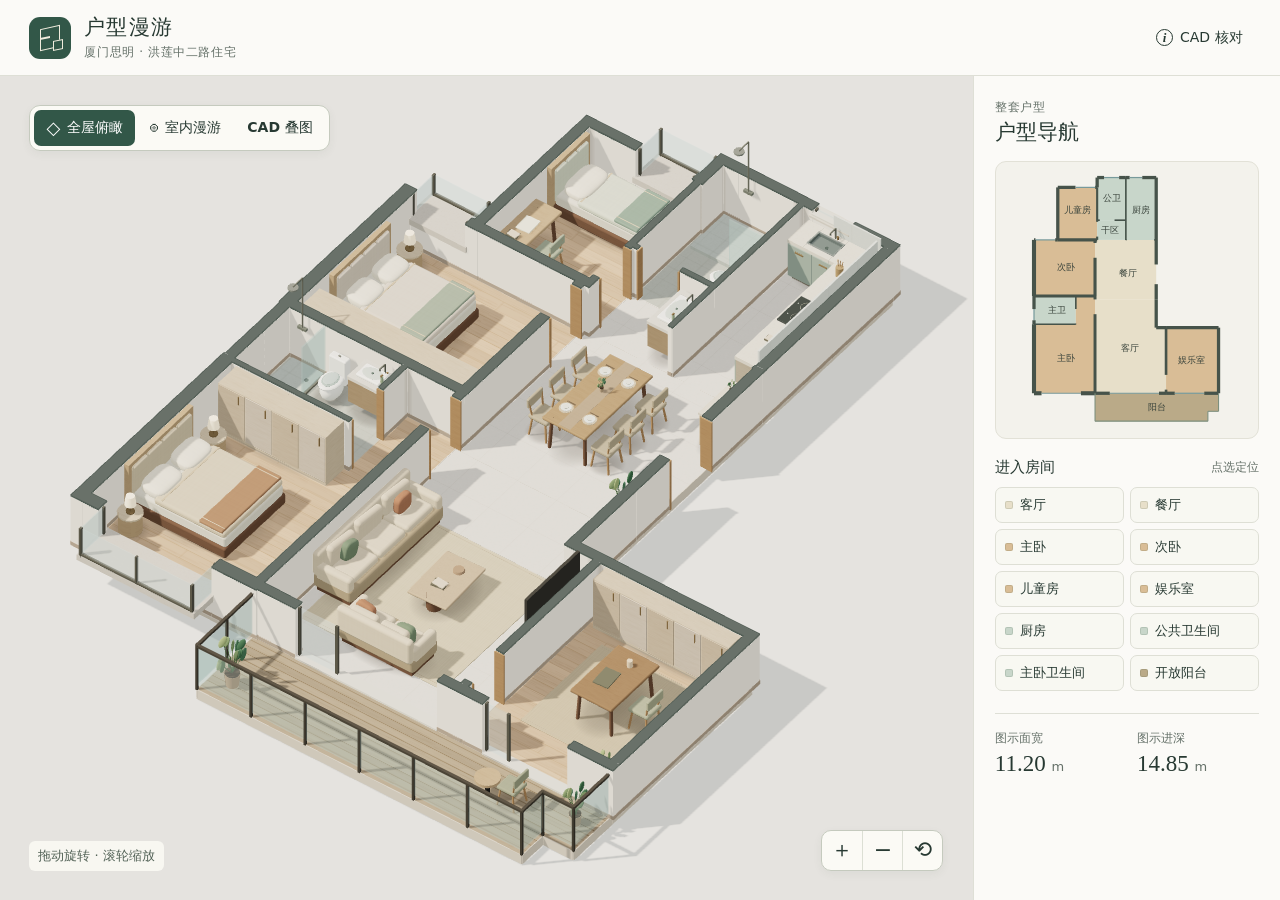
==== commit 3197e64a: "Add registered CAD overlay and apartment area comparison" ====
--- a/apartment/index.html
+++ b/apartment/index.html
@@ -29,12 +29,72 @@
 #auditMethod summary { padding:4px 0; cursor:pointer; font-weight:600; }
 #auditMethod p { font-size:13px; line-height:1.65; margin:8px 0; }
 @media(max-width:480px){.audit-columns{grid-template-columns:minmax(0,1fr) 65px 68px 10px;column-gap:5px}.audit-scroll{padding:0 12px 14px}#details .dialog-top{padding:13px 15px 10px}.audit-body dl{grid-template-columns:4em 1fr;gap:6px}.audit-room>summary{min-height:43px}}
+
+.cad-mode .stage{display:grid;grid-template:64px minmax(0,1fr) auto / minmax(0,1fr)}
+.cad-mode .modes{top:10px}
+.cad-mode .render{position:relative;inset:auto;width:100%;height:100%;grid-area:2/1;overflow:hidden}
+.cad-mode .help{display:none}
+#cadLayer{position:absolute;inset:0;width:100%;height:100%;touch-action:none;user-select:none;cursor:grab}
+#cadLayer:active{cursor:grabbing}
+.cad-mode .view-tools{position:relative;grid-area:2/1;justify-self:end;align-self:end;bottom:auto;right:auto;margin:0 10px 9px 0;z-index:1}
+#cadDock{grid-area:3/1;background:var(--paper);border-top:1px solid var(--line);padding:10px clamp(12px,2vw,24px) max(9px,env(safe-area-inset-bottom));color:var(--ink);z-index:2}
+.cad-settings{display:flex;align-items:center;gap:9px;flex-wrap:wrap;font-size:14px;min-height:34px}
+.cad-settings input[type=range]{flex:1 1 80px;min-width:55px;max-width:190px;height:28px;margin:0;accent-color:var(--green);cursor:pointer}
+.cad-settings output{font-size:13px;color:var(--muted);width:34px;font-variant-numeric:tabular-nums}
+.cad-trace{display:flex;align-items:center;gap:4px;min-height:34px;cursor:pointer;white-space:nowrap}
+.cad-trace input{accent-color:var(--green);margin:0;width:15px;height:15px}
+#cadDiff,.audit-compare,#cadLocations button{border:1px solid #bac7ba;border-radius:7px;background:#f1f4ed;color:#2b4d3b;font-weight:600}
+#cadDiff{margin-left:auto;font-size:14px;padding:7px 10px;min-height:35px}
+.audit-compare{padding:7px 11px;margin-bottom:9px}
+#cadDiff[aria-expanded=true],#cadLocations button[aria-pressed=true]{background:#315646;color:#fff;border-color:#315646}
+.cad-key{display:flex;align-items:center;flex-wrap:wrap;gap:6px 13px;color:#52665c;font-size:12px;margin-top:4px}
+.cad-key span{display:inline-flex;align-items:center;gap:5px}
+.cad-key span i{display:inline-block;width:14px;border-top:2px solid #146b53}
+.cad-key span:nth-child(2) i{border-top:2px dashed #1c5a90}
+#cadAccuracy{margin-left:auto;color:#60685f}
+#cadEvidence{max-width:850px;border-top:1px solid #dce2d9;margin-top:7px;padding-top:7px}
+#cadStats{font-weight:650;font-size:14px;font-variant-numeric:tabular-nums}
+#cadSummary,#cadExplanation{font-size:14px;line-height:1.5;color:#4b5b50;margin-top:4px}
+#cadLocations{display:flex;gap:5px;flex-wrap:wrap;margin-top:6px}
+#cadLocations button{font-size:13px;padding:6px 8px}
+.cad-zone{fill:#ffad3a;fill-opacity:.32;stroke:#a0481e;stroke-width:1.8;stroke-dasharray:5 3;pointer-events:none}
+.cad-pin{cursor:pointer}.cad-pin circle{fill:#fff6de;stroke:#824821;stroke-width:2px}
+.cad-pin text{fill:#65331a;font:bold 12px system-ui;pointer-events:none}
+.cad-pin.selected circle{fill:#964b20;stroke:#fff5dc}.cad-pin.selected text{fill:white}
+#cadDock.trace-off .cad-key span:not(:last-child){opacity:.45}
+@media(max-width:760px){
+ .modes .glyph{display:none}.modes button{padding:0 8px}.cad-mode .stage{grid-template-rows:66px minmax(0,1fr) auto}
+ .cad-mode .modes{top:12px}.cad-settings{gap:6px;font-size:13px}
+ .cad-settings input[type=range]{max-width:170px;flex-basis:50px}.cad-settings output{width:31px}
+ #cadDiff{font-size:13px;padding:5px 7px}#cadDock{padding-left:10px;padding-right:10px}
+ #cadSummary,#cadExplanation{font-size:13px}#cadLocations button{min-height:33px}
+}
+@media(max-width:390px) and (max-height:680px){
+ #cadDock{max-height:42vh;max-height:42dvh;overflow-y:auto;overscroll-behavior:contain}
+ .cad-settings{gap:4px}.cad-settings input[type=range]{min-width:36px;flex-basis:36px}
+ #cadLocations{display:grid;grid-template-columns:repeat(3,minmax(0,1fr))}
+ #cadLocations button{padding:4px 0;font-size:12px}
+}
+@media(max-width:350px){.modes{left:6px}.modes button{padding:0 6px}#openMap{right:6px;gap:3px;padding:0 6px}}
+@media(max-height:520px) and (orientation:landscape){
+ .cad-mode .stage{grid-template:52px minmax(0,1fr)/minmax(0,1fr) minmax(215px,32%);}
+ .cad-mode .render,.cad-mode .view-tools{grid-area:2/1}
+ #cadDock{grid-area:2/2;align-self:stretch;overflow:auto;padding:7px 9px;border-top:0;border-left:1px solid var(--line)}
+ #cadDiff{margin-left:0}.cad-mode .modes{top:5px}.cad-mode #openMap{top:5px}
+}
 </style></head>
 <body>
 <header><div class="brand"><span class="brand-icon" aria-hidden="true"><i></i></span><div><h1>户型漫游</h1><p>厦门思明 · 洪莲中二路住宅</p></div></div><button id="info" class="quiet"><span class="info-icon">i</span> CAD 核对</button></header>
 <main><section class="stage" aria-label="户型三维预览">
-<div class="render" id="render"><canvas id="model" tabindex="0" aria-label="三维模型，拖动观察。室内可使用方向键或摇杆移动。"></canvas><canvas id="flat" hidden></canvas></div>
-<nav class="modes" aria-label="查看方式"><button data-mode="orbit" class="active" aria-pressed="true"><span class="glyph">◇</span>全屋俯瞰</button><button data-mode="walk" aria-pressed="false"><span class="glyph">⌾</span>室内漫游</button></nav>
+<div class="render" id="render"><canvas id="model" tabindex="0" aria-label="三维模型，拖动观察。室内可使用方向键或摇杆移动。"></canvas><canvas id="flat" hidden></canvas><svg id="cadLayer" hidden tabindex="0" aria-label="CAD 与模型正投影，拖动平移，滚轮或双指缩放"></svg></div>
+<nav class="modes" aria-label="查看方式"><button data-mode="orbit" class="active" aria-pressed="true"><span class="glyph">◇</span>全屋俯瞰</button><button data-mode="walk" aria-pressed="false"><span class="glyph">⌾</span>室内漫游</button><button data-mode="cad" aria-pressed="false" aria-controls="cadDock">CAD 叠图</button></nav>
+<section id="cadDock" hidden aria-label="CAD 对照工具">
+<div class="cad-settings"><label for="cadOpacity">CAD 透明度</label><input id="cadOpacity" type="range" min="0" max="100" step="1" value="54" title="0% 隐藏原图，100% 完整显示原图"><output for="cadOpacity" id="cadPercent">54%</output>
+<label class="cad-trace"><input type="checkbox" id="cadTrace" checked>模型线</label>
+<button id="cadDiff" type="button" aria-expanded="false" aria-controls="cadEvidence">查看 1.10 ㎡ 差额</button></div>
+<div id="cadEvidence" hidden><p id="cadStats"></p><p id="cadSummary"></p><div id="cadLocations" role="group" aria-label="定位核查部位"></div><p id="cadExplanation" aria-live="polite"></p></div>
+<div class="cad-key"><span><i></i>模型墙线</span><span><i></i>门洞</span><span id="cadAccuracy">照片配准 · 位置约值</span></div>
+</section>
 <div id="viewTools" class="view-tools"><button id="zoomIn" aria-label="放大" title="放大">＋</button><button id="zoomOut" aria-label="缩小" title="缩小">−</button><button id="reset" aria-label="恢复初始角度" title="恢复初始角度">⟲</button></div>
 <div class="help" id="help">拖动旋转 · 滚轮缩放</div><div class="where" id="where" hidden><i></i><b id="place"></b></div>
 <div id="stick" role="group" aria-label="移动摇杆" hidden><span class="arrow up">⌃</span><span class="arrow down">⌃</span><span class="arrow left">⌃</span><span class="arrow right">⌃</span><i id="knob"></i></div>
@@ -47,7 +107,7 @@
 <div class="measure"><div><span>图示面宽</span><strong>11.20 <small>m</small></strong></div><div><span>图示进深</span><strong>14.85 <small>m</small></strong></div></div>
 </aside></main>
 <dialog id="details" aria-labelledby="detailsTitle"><div class="dialog-top"><div><span class="audit-location">电梯厅左侧端户</span><h2 id="detailsTitle">CAD 逐间核对</h2></div><button id="closeInfo" class="quiet" aria-label="关闭">×</button></div>
-<div class="audit-scroll"><p class="audit-intro">点开房间可查看墙线、门洞和估算项。面积单位为平方米。</p>
+<div class="audit-scroll"><p class="audit-intro">点开房间可查看墙线、门洞和估算项。面积单位为平方米。</p><button id="auditCompare" class="audit-compare" type="button">在叠图中查看客餐厅差额</button>
 <div class="audit-columns" aria-hidden="true"><span>面积（㎡）</span><span>CAD 图注</span><span>模型估算</span><i></i></div>
 <div id="auditRooms"></div><details id="auditMethod"><summary>核对方法与取值范围</summary><div id="auditNotes"></div>
 <p>彩色平面图照片同时拍入“110户型”和“140户型”两个标题，面积归属待确认。三维墙高暂取 2.80 米，漫游视点高 1.60 米，家具和饰面为示意。</p></details></div></dialog>
@@ -73,15 +133,15 @@
 OUT OF OR IN CONNECTION WITH THE SOFTWARE OR THE USE OR OTHER DEALINGS IN
 THE SOFTWARE.
  */
-(()=>{var jm=Object.defineProperty;var Qm=(s,t)=>{for(var e in t)jm(s,e,{get:t[e],enumerable:!0})};var Hl={};Qm(Hl,{ACESFilmicToneMapping:()=>Pl,AddEquation:()=>Li,AddOperation:()=>zp,AdditiveAnimationBlendMode:()=>Ed,AdditiveBlending:()=>Xh,AgXToneMapping:()=>Wp,AlphaFormat:()=>yd,AlwaysCompare:()=>rm,AlwaysDepth:()=>Ga,AlwaysStencilFunc:()=>Kh,AmbientLight:()=>_r,AnimationAction:()=>Tl,AnimationClip:()=>Ts,AnimationLoader:()=>Eu,AnimationMixer:()=>Hu,AnimationObjectGroup:()=>Vu,AnimationUtils:()=>FM,ArcCurve:()=>Bc,ArrayCamera:()=>Ac,ArrowHelper:()=>hd,AttachedBindMode:()=>Zh,Audio:()=>El,AudioAnalyser:()=>zu,AudioContext:()=>Oo,AudioListener:()=>Fu,AudioLoader:()=>Nu,AxesHelper:()=>ud,BackSide:()=>Qe,BasicDepthPacking:()=>Jp,BasicShadowMap:()=>eg,BatchedMesh:()=>Dc,Bone:()=>yo,BooleanKeyframeTrack:()=>vi,Box2:()=>$u,Box3:()=>tn,Box3Helper:()=>cd,BoxGeometry:()=>ms,BoxHelper:()=>ad,BufferAttribute:()=>ve,BufferGeometry:()=>le,BufferGeometryLoader:()=>Sl,ByteType:()=>gd,Cache:()=>fi,Camera:()=>cr,CameraHelper:()=>od,CanvasTexture:()=>vu,CapsuleGeometry:()=>Wc,CatmullRomCurve3:()=>zc,CineonToneMapping:()=>Hp,CircleGeometry:()=>Xc,ClampToEdgeWrapping:()=>In,Clock:()=>wl,Color:()=>wt,ColorKeyframeTrack:()=>Lo,ColorManagement:()=>ge,CompressedArrayTexture:()=>xu,CompressedCubeTexture:()=>yu,CompressedTexture:()=>dr,CompressedTextureLoader:()=>Au,ConeGeometry:()=>Yc,ConstantAlphaFactor:()=>Op,ConstantColorFactor:()=>Up,Controls:()=>Fo,CubeCamera:()=>wc,CubeReflectionMapping:()=>xi,CubeRefractionMapping:()=>Ui,CubeTexture:()=>gs,CubeTextureLoader:()=>Tu,CubeUVReflectionMapping:()=>yr,CubicBezierCurve:()=>Mo,CubicBezierCurve3:()=>kc,CubicInterpolant:()=>fl,CullFaceBack:()=>Wh,CullFaceFront:()=>yp,CullFaceFrontBack:()=>tg,CullFaceNone:()=>xp,Curve:()=>En,CurvePath:()=>Gc,CustomBlending:()=>vp,CustomToneMapping:()=>Gp,CylinderGeometry:()=>pr,Cylindrical:()=>Ku,Data3DTexture:()=>lo,DataArrayTexture:()=>rr,DataTexture:()=>Ln,DataTextureLoader:()=>Ru,DataUtils:()=>f0,DecrementStencilOp:()=>mg,DecrementWrapStencilOp:()=>_g,DefaultLoadingManager:()=>Sm,DepthFormat:()=>hs,DepthStencilFormat:()=>ps,DepthTexture:()=>po,DetachedBindMode:()=>Yp,DirectionalLight:()=>gr,DirectionalLightHelper:()=>rd,DiscreteInterpolant:()=>pl,DisplayP3ColorSpace:()=>zl,DodecahedronGeometry:()=>qc,DoubleSide:()=>Zn,DstAlphaFactor:()=>Cp,DstColorFactor:()=>Ip,DynamicCopyUsage:()=>Lg,DynamicDrawUsage:()=>Ag,DynamicReadUsage:()=>Cg,EdgesGeometry:()=>Zc,EllipseCurve:()=>fr,EqualCompare:()=>em,EqualDepth:()=>Xa,EqualStencilFunc:()=>Mg,EquirectangularReflectionMapping:()=>$r,EquirectangularRefractionMapping:()=>jr,Euler:()=>Sn,EventDispatcher:()=>Dn,ExtrudeGeometry:()=>Kc,FileLoader:()=>Wn,Float16BufferAttribute:()=>su,Float32BufferAttribute:()=>Ot,FloatType:()=>fn,Fog:()=>Tc,FogExp2:()=>lr,FramebufferTexture:()=>_u,FrontSide:()=>_i,Frustum:()=>_s,GLBufferAttribute:()=>Yu,GLSL1:()=>Ug,GLSL3:()=>Jh,GreaterCompare:()=>nm,GreaterDepth:()=>qa,GreaterEqualCompare:()=>sm,GreaterEqualDepth:()=>Ya,GreaterEqualStencilFunc:()=>Eg,GreaterStencilFunc:()=>Sg,GridHelper:()=>id,Group:()=>Di,HalfFloatType:()=>vr,HemisphereLight:()=>mr,HemisphereLightHelper:()=>nd,IcosahedronGeometry:()=>Jc,ImageBitmapLoader:()=>Uu,ImageLoader:()=>Rs,ImageUtils:()=>bc,IncrementStencilOp:()=>pg,IncrementWrapStencilOp:()=>gg,InstancedBufferAttribute:()=>Fi,InstancedBufferGeometry:()=>bl,InstancedInterleavedBuffer:()=>Xu,InstancedMesh:()=>Lc,Int16BufferAttribute:()=>nu,Int32BufferAttribute:()=>iu,Int8BufferAttribute:()=>Qh,IntType:()=>Ll,InterleavedBuffer:()=>ur,InterleavedBufferAttribute:()=>xs,Interpolant:()=>Ss,InterpolateDiscrete:()=>eo,InterpolateLinear:()=>Mc,InterpolateSmooth:()=>Ba,InvertStencilOp:()=>xg,KeepStencilOp:()=>is,KeyframeTrack:()=>An,LOD:()=>Cc,LatheGeometry:()=>Ao,Layers:()=>or,LessCompare:()=>tm,LessDepth:()=>Wa,LessEqualCompare:()=>Ad,LessEqualDepth:()=>ds,LessEqualStencilFunc:()=>bg,LessStencilFunc:()=>vg,Light:()=>ni,LightProbe:()=>vl,Line:()=>ei,Line3:()=>ju,LineBasicMaterial:()=>en,LineCurve:()=>bo,LineCurve3:()=>Vc,LineDashedMaterial:()=>dl,LineLoop:()=>Oc,LineSegments:()=>Nn,LinearDisplayP3ColorSpace:()=>ko,LinearFilter:()=>ke,LinearInterpolant:()=>Io,LinearMipMapLinearFilter:()=>rg,LinearMipMapNearestFilter:()=>sg,LinearMipmapLinearFilter:()=>Jn,LinearMipmapNearestFilter:()=>Vr,LinearSRGBColorSpace:()=>bi,LinearToneMapping:()=>kp,LinearTransfer:()=>io,Loader:()=>on,LoaderUtils:()=>No,LoadingManager:()=>Do,LoopOnce:()=>qp,LoopPingPong:()=>Kp,LoopRepeat:()=>Zp,LuminanceAlphaFormat:()=>bd,LuminanceFormat:()=>Md,MOUSE:()=>zi,Material:()=>Ke,MaterialLoader:()=>Ml,MathUtils:()=>Rd,Matrix2:()=>Ju,Matrix3:()=>re,Matrix4:()=>Kt,MaxEquation:()=>wp,Mesh:()=>Re,MeshBasicMaterial:()=>Un,MeshDepthMaterial:()=>mo,MeshDistanceMaterial:()=>go,MeshLambertMaterial:()=>hl,MeshMatcapMaterial:()=>ul,MeshNormalMaterial:()=>ll,MeshPhongMaterial:()=>al,MeshPhysicalMaterial:()=>ol,MeshStandardMaterial:()=>bs,MeshToonMaterial:()=>cl,MinEquation:()=>Sp,MirroredRepeatWrapping:()=>to,MixOperation:()=>Bp,MultiplyBlending:()=>qh,MultiplyOperation:()=>Bo,NearestFilter:()=>qe,NearestMipMapLinearFilter:()=>ig,NearestMipMapNearestFilter:()=>ng,NearestMipmapLinearFilter:()=>$s,NearestMipmapNearestFilter:()=>md,NeutralToneMapping:()=>Xp,NeverCompare:()=>Qp,NeverDepth:()=>Ha,NeverStencilFunc:()=>yg,NoBlending:()=>pi,NoColorSpace:()=>hi,NoToneMapping:()=>mi,NormalAnimationBlendMode:()=>Bl,NormalBlending:()=>ls,NotEqualCompare:()=>im,NotEqualDepth:()=>Za,NotEqualStencilFunc:()=>wg,NumberKeyframeTrack:()=>ws,Object3D:()=>_e,ObjectLoader:()=>Du,ObjectSpaceNormalMap:()=>jp,OctahedronGeometry:()=>Po,OneFactor:()=>Ap,OneMinusConstantAlphaFactor:()=>Fp,OneMinusConstantColorFactor:()=>Np,OneMinusDstAlphaFactor:()=>Pp,OneMinusDstColorFactor:()=>Lp,OneMinusSrcAlphaFactor:()=>Va,OneMinusSrcColorFactor:()=>Rp,OrthographicCamera:()=>Oi,P3Primaries:()=>ro,PCFShadowMap:()=>pd,PCFSoftShadowMap:()=>Cl,PMREMGenerator:()=>fo,Path:()=>ys,PerspectiveCamera:()=>Fe,Plane:()=>Pn,PlaneGeometry:()=>Ni,PlaneHelper:()=>ld,PointLight:()=>_l,PointLightHelper:()=>ed,Points:()=>Fc,PointsMaterial:()=>vo,PolarGridHelper:()=>sd,PolyhedronGeometry:()=>Bi,PositionalAudio:()=>Bu,PropertyBinding:()=>Me,PropertyMixer:()=>Al,QuadraticBezierCurve:()=>So,QuadraticBezierCurve3:()=>wo,Quaternion:()=>He,QuaternionKeyframeTrack:()=>Es,QuaternionLinearInterpolant:()=>ml,RED_GREEN_RGTC2_Format:()=>yc,RED_RGTC1_Format:()=>wd,REVISION:()=>Rl,RGBADepthPacking:()=>$p,RGBAFormat:()=>un,RGBAIntegerFormat:()=>Fl,RGBA_ASTC_10x10_Format:()=>fc,RGBA_ASTC_10x5_Format:()=>hc,RGBA_ASTC_10x6_Format:()=>uc,RGBA_ASTC_10x8_Format:()=>dc,RGBA_ASTC_12x10_Format:()=>pc,RGBA_ASTC_12x12_Format:()=>mc,RGBA_ASTC_4x4_Format:()=>nc,RGBA_ASTC_5x4_Format:()=>ic,RGBA_ASTC_5x5_Format:()=>sc,RGBA_ASTC_6x5_Format:()=>rc,RGBA_ASTC_6x6_Format:()=>oc,RGBA_ASTC_8x5_Format:()=>ac,RGBA_ASTC_8x6_Format:()=>cc,RGBA_ASTC_8x8_Format:()=>lc,RGBA_BPTC_Format:()=>Yr,RGBA_ETC2_EAC_Format:()=>ec,RGBA_PVRTC_2BPPV1_Format:()=>ja,RGBA_PVRTC_4BPPV1_Format:()=>$a,RGBA_S3TC_DXT1_Format:()=>Gr,RGBA_S3TC_DXT3_Format:()=>Wr,RGBA_S3TC_DXT5_Format:()=>Xr,RGBDepthPacking:()=>hg,RGBFormat:()=>vd,RGBIntegerFormat:()=>og,RGB_BPTC_SIGNED_Format:()=>gc,RGB_BPTC_UNSIGNED_Format:()=>_c,RGB_ETC1_Format:()=>Qa,RGB_ETC2_Format:()=>tc,RGB_PVRTC_2BPPV1_Format:()=>Ja,RGB_PVRTC_4BPPV1_Format:()=>Ka,RGB_S3TC_DXT1_Format:()=>Hr,RGDepthPacking:()=>ug,RGFormat:()=>Sd,RGIntegerFormat:()=>Ol,RawShaderMaterial:()=>rl,Ray:()=>ti,Raycaster:()=>qu,Rec709Primaries:()=>so,RectAreaLight:()=>xl,RedFormat:()=>Nl,RedIntegerFormat:()=>zo,ReinhardToneMapping:()=>Vp,RenderTarget:()=>Sc,RepeatWrapping:()=>Qr,ReplaceStencilOp:()=>fg,ReverseSubtractEquation:()=>bp,RingGeometry:()=>$c,SIGNED_RED_GREEN_RGTC2_Format:()=>vc,SIGNED_RED_RGTC1_Format:()=>xc,SRGBColorSpace:()=>Cn,SRGBTransfer:()=>Ee,Scene:()=>hr,ShaderChunk:()=>ce,ShaderLib:()=>Gn,ShaderMaterial:()=>wn,ShadowMaterial:()=>sl,Shape:()=>gi,ShapeGeometry:()=>jc,ShapePath:()=>dd,ShapeUtils:()=>jn,ShortType:()=>_d,Skeleton:()=>Ic,SkeletonHelper:()=>td,SkinnedMesh:()=>Pc,Source:()=>di,Sphere:()=>Ze,SphereGeometry:()=>Ms,Spherical:()=>xr,SphericalHarmonics3:()=>yl,SplineCurve:()=>Eo,SpotLight:()=>gl,SpotLightHelper:()=>Qu,Sprite:()=>Rc,SpriteMaterial:()=>xo,SrcAlphaFactor:()=>ka,SrcAlphaSaturateFactor:()=>Dp,SrcColorFactor:()=>Tp,StaticCopyUsage:()=>Ig,StaticDrawUsage:()=>oo,StaticReadUsage:()=>Rg,StereoCamera:()=>Ou,StreamCopyUsage:()=>Dg,StreamDrawUsage:()=>Tg,StreamReadUsage:()=>Pg,StringKeyframeTrack:()=>Mi,SubtractEquation:()=>Mp,SubtractiveBlending:()=>Yh,TOUCH:()=>ki,TangentSpaceNormalMap:()=>Vi,TetrahedronGeometry:()=>Qc,Texture:()=>Ve,TextureLoader:()=>Cu,TextureUtils:()=>Xv,TorusGeometry:()=>tl,TorusKnotGeometry:()=>el,Triangle:()=>Kn,TriangleFanDrawMode:()=>lg,TriangleStripDrawMode:()=>cg,TrianglesDrawMode:()=>ag,TubeGeometry:()=>nl,UVMapping:()=>Il,Uint16BufferAttribute:()=>ho,Uint32BufferAttribute:()=>uo,Uint8BufferAttribute:()=>tu,Uint8ClampedBufferAttribute:()=>eu,Uniform:()=>Gu,UniformsGroup:()=>Wu,UniformsLib:()=>St,UniformsUtils:()=>hm,UnsignedByteType:()=>Qn,UnsignedInt248Type:()=>fs,UnsignedInt5999Type:()=>xd,UnsignedIntType:()=>yi,UnsignedShort4444Type:()=>Dl,UnsignedShort5551Type:()=>Ul,UnsignedShortType:()=>ir,VSMShadowMap:()=>qn,Vector2:()=>it,Vector3:()=>R,Vector4:()=>me,VectorKeyframeTrack:()=>As,VideoTexture:()=>gu,WebGL3DRenderTarget:()=>jh,WebGLArrayRenderTarget:()=>$h,WebGLCoordinateSystem:()=>$n,WebGLCubeRenderTarget:()=>Ec,WebGLMultipleRenderTargets:()=>fd,WebGLRenderTarget:()=>bn,WebGLRenderer:()=>_o,WebGLUtils:()=>gm,WebGPUCoordinateSystem:()=>ao,WireframeGeometry:()=>il,WrapAroundEnding:()=>no,ZeroCurvatureEnding:()=>os,ZeroFactor:()=>Ep,ZeroSlopeEnding:()=>as,ZeroStencilOp:()=>dg,createCanvasElement:()=>am});/**
+(()=>{var cg=Object.defineProperty;var lg=(s,t)=>{for(var e in t)cg(s,e,{get:t[e],enumerable:!0})};var qo={};lg(qo,{ACESFilmicToneMapping:()=>Bl,AddEquation:()=>Fi,AddOperation:()=>Zp,AdditiveAnimationBlendMode:()=>Ld,AdditiveBlending:()=>jh,AgXToneMapping:()=>Qp,AlphaFormat:()=>Ad,AlwaysCompare:()=>pm,AlwaysDepth:()=>Ja,AlwaysStencilFunc:()=>nu,AmbientLight:()=>Sr,AnimationAction:()=>Ul,AnimationClip:()=>Rs,AnimationLoader:()=>Lu,AnimationMixer:()=>Ku,AnimationObjectGroup:()=>Zu,AnimationUtils:()=>qM,ArcCurve:()=>Yc,ArrayCamera:()=>Nc,ArrowHelper:()=>_d,AttachedBindMode:()=>eu,Audio:()=>Dl,AudioAnalyser:()=>Yu,AudioContext:()=>Ho,AudioListener:()=>Wu,AudioLoader:()=>Hu,AxesHelper:()=>xd,BackSide:()=>tn,BasicDepthPacking:()=>rm,BasicShadowMap:()=>ug,BatchedMesh:()=>Vc,Bone:()=>Eo,BooleanKeyframeTrack:()=>wi,Box2:()=>sd,Box3:()=>en,Box3Helper:()=>md,BoxGeometry:()=>_s,BoxHelper:()=>pd,BufferAttribute:()=>Me,BufferGeometry:()=>le,BufferGeometryLoader:()=>Il,ByteType:()=>Sd,Cache:()=>_i,Camera:()=>pr,CameraHelper:()=>fd,CanvasTexture:()=>Tu,CapsuleGeometry:()=>jc,CatmullRomCurve3:()=>qc,CineonToneMapping:()=>Jp,CircleGeometry:()=>Qc,ClampToEdgeWrapping:()=>Dn,Clock:()=>Ll,Color:()=>At,ColorKeyframeTrack:()=>Bo,ColorManagement:()=>_e,CompressedArrayTexture:()=>Eu,CompressedCubeTexture:()=>Au,CompressedTexture:()=>xr,CompressedTextureLoader:()=>Du,ConeGeometry:()=>tl,ConstantAlphaFactor:()=>Xp,ConstantColorFactor:()=>Gp,Controls:()=>Go,CubeCamera:()=>Lc,CubeReflectionMapping:()=>bi,CubeRefractionMapping:()=>Bi,CubeTexture:()=>xs,CubeTextureLoader:()=>Nu,CubeUVReflectionMapping:()=>Er,CubicBezierCurve:()=>To,CubicBezierCurve3:()=>Zc,CubicInterpolant:()=>Ml,CullFaceBack:()=>Jh,CullFaceFront:()=>Cp,CullFaceFrontBack:()=>hg,CullFaceNone:()=>Tp,Curve:()=>An,CurvePath:()=>Jc,CustomBlending:()=>Rp,CustomToneMapping:()=>jp,CylinderGeometry:()=>vr,Cylindrical:()=>nd,Data3DTexture:()=>go,DataArrayTexture:()=>ur,DataTexture:()=>Nn,DataTextureLoader:()=>Uu,DataUtils:()=>S0,DecrementStencilOp:()=>Eg,DecrementWrapStencilOp:()=>Tg,DefaultLoadingManager:()=>Lm,DepthFormat:()=>ds,DepthStencilFormat:()=>gs,DepthTexture:()=>vo,DetachedBindMode:()=>em,DirectionalLight:()=>br,DirectionalLightHelper:()=>dd,DiscreteInterpolant:()=>bl,DisplayP3ColorSpace:()=>ql,DodecahedronGeometry:()=>el,DoubleSide:()=>$n,DstAlphaFactor:()=>Bp,DstColorFactor:()=>kp,DynamicCopyUsage:()=>Hg,DynamicDrawUsage:()=>Fg,DynamicReadUsage:()=>zg,EdgesGeometry:()=>nl,EllipseCurve:()=>yr,EqualCompare:()=>hm,EqualDepth:()=>Qa,EqualStencilFunc:()=>Ig,EquirectangularReflectionMapping:()=>io,EquirectangularRefractionMapping:()=>so,Euler:()=>wn,EventDispatcher:()=>Un,ExtrudeGeometry:()=>il,FileLoader:()=>Xn,Float16BufferAttribute:()=>uu,Float32BufferAttribute:()=>Bt,FloatType:()=>pn,Fog:()=>Uc,FogExp2:()=>mr,FramebufferTexture:()=>wu,FrontSide:()=>Mi,Frustum:()=>ys,GLBufferAttribute:()=>Qu,GLSL1:()=>Wg,GLSL3:()=>iu,GreaterCompare:()=>um,GreaterDepth:()=>ec,GreaterEqualCompare:()=>fm,GreaterEqualDepth:()=>tc,GreaterEqualStencilFunc:()=>Ug,GreaterStencilFunc:()=>Dg,GridHelper:()=>hd,Group:()=>Oi,HalfFloatType:()=>Ar,HemisphereLight:()=>Mr,HemisphereLightHelper:()=>ld,IcosahedronGeometry:()=>sl,ImageBitmapLoader:()=>Vu,ImageLoader:()=>Ps,ImageUtils:()=>Pc,IncrementStencilOp:()=>wg,IncrementWrapStencilOp:()=>Ag,InstancedBufferAttribute:()=>ki,InstancedBufferGeometry:()=>Pl,InstancedInterleavedBuffer:()=>ju,InstancedMesh:()=>kc,Int16BufferAttribute:()=>lu,Int32BufferAttribute:()=>hu,Int8BufferAttribute:()=>ou,IntType:()=>kl,InterleavedBuffer:()=>_r,InterleavedBufferAttribute:()=>vs,Interpolant:()=>Es,InterpolateDiscrete:()=>ao,InterpolateLinear:()=>Rc,InterpolateSmooth:()=>Ya,InvertStencilOp:()=>Cg,KeepStencilOp:()=>rs,KeyframeTrack:()=>Tn,LOD:()=>Oc,LatheGeometry:()=>Lo,Layers:()=>dr,LessCompare:()=>lm,LessDepth:()=>ja,LessEqualCompare:()=>Dd,LessEqualDepth:()=>ps,LessEqualStencilFunc:()=>Lg,LessStencilFunc:()=>Pg,Light:()=>ri,LightProbe:()=>Cl,Line:()=>si,Line3:()=>rd,LineBasicMaterial:()=>nn,LineCurve:()=>Co,LineCurve3:()=>Kc,LineDashedMaterial:()=>vl,LineLoop:()=>Wc,LineSegments:()=>On,LinearDisplayP3ColorSpace:()=>Yo,LinearFilter:()=>ke,LinearInterpolant:()=>Oo,LinearMipMapLinearFilter:()=>mg,LinearMipMapNearestFilter:()=>pg,LinearMipmapLinearFilter:()=>jn,LinearMipmapNearestFilter:()=>qr,LinearSRGBColorSpace:()=>Ai,LinearToneMapping:()=>Kp,LinearTransfer:()=>lo,Loader:()=>an,LoaderUtils:()=>Vo,LoadingManager:()=>zo,LoopOnce:()=>nm,LoopPingPong:()=>sm,LoopRepeat:()=>im,LuminanceAlphaFormat:()=>Rd,LuminanceFormat:()=>Cd,MOUSE:()=>oi,Material:()=>$e,MaterialLoader:()=>Rl,MathUtils:()=>Ud,Matrix2:()=>id,Matrix3:()=>oe,Matrix4:()=>Jt,MaxEquation:()=>Dp,Mesh:()=>Ce,MeshBasicMaterial:()=>Fn,MeshDepthMaterial:()=>Mo,MeshDistanceMaterial:()=>bo,MeshLambertMaterial:()=>xl,MeshMatcapMaterial:()=>yl,MeshNormalMaterial:()=>_l,MeshPhongMaterial:()=>ml,MeshPhysicalMaterial:()=>pl,MeshStandardMaterial:()=>ws,MeshToonMaterial:()=>gl,MinEquation:()=>Lp,MirroredRepeatWrapping:()=>oo,MixOperation:()=>qp,MultiplyBlending:()=>tu,MultiplyOperation:()=>Wo,NearestFilter:()=>Ze,NearestMipMapLinearFilter:()=>fg,NearestMipMapNearestFilter:()=>dg,NearestMipmapLinearFilter:()=>ir,NearestMipmapNearestFilter:()=>bd,NeutralToneMapping:()=>tm,NeverCompare:()=>cm,NeverDepth:()=>$a,NeverStencilFunc:()=>Rg,NoBlending:()=>xi,NoColorSpace:()=>pi,NoToneMapping:()=>yi,NormalAnimationBlendMode:()=>Yl,NormalBlending:()=>us,NotEqualCompare:()=>dm,NotEqualDepth:()=>nc,NotEqualStencilFunc:()=>Ng,NumberKeyframeTrack:()=>As,Object3D:()=>xe,ObjectLoader:()=>ku,ObjectSpaceNormalMap:()=>am,OctahedronGeometry:()=>Fo,OneFactor:()=>Up,OneMinusConstantAlphaFactor:()=>Yp,OneMinusConstantColorFactor:()=>Wp,OneMinusDstAlphaFactor:()=>zp,OneMinusDstColorFactor:()=>Vp,OneMinusSrcAlphaFactor:()=>Ka,OneMinusSrcColorFactor:()=>Op,OrthographicCamera:()=>ii,P3Primaries:()=>uo,PCFShadowMap:()=>Md,PCFSoftShadowMap:()=>Ol,PMREMGenerator:()=>yo,Path:()=>Ms,PerspectiveCamera:()=>Oe,Plane:()=>Ln,PlaneGeometry:()=>zi,PlaneHelper:()=>gd,PointLight:()=>El,PointLightHelper:()=>cd,Points:()=>Xc,PointsMaterial:()=>Ao,PolarGridHelper:()=>ud,PolyhedronGeometry:()=>Vi,PositionalAudio:()=>Xu,PropertyBinding:()=>be,PropertyMixer:()=>Nl,QuadraticBezierCurve:()=>Ro,QuadraticBezierCurve3:()=>Po,Quaternion:()=>He,QuaternionKeyframeTrack:()=>Ts,QuaternionLinearInterpolant:()=>Sl,RED_GREEN_RGTC2_Format:()=>Tc,RED_RGTC1_Format:()=>Id,REVISION:()=>Fl,RGBADepthPacking:()=>om,RGBAFormat:()=>dn,RGBAIntegerFormat:()=>Xl,RGBA_ASTC_10x10_Format:()=>Mc,RGBA_ASTC_10x5_Format:()=>xc,RGBA_ASTC_10x6_Format:()=>yc,RGBA_ASTC_10x8_Format:()=>vc,RGBA_ASTC_12x10_Format:()=>bc,RGBA_ASTC_12x12_Format:()=>Sc,RGBA_ASTC_4x4_Format:()=>hc,RGBA_ASTC_5x4_Format:()=>uc,RGBA_ASTC_5x5_Format:()=>dc,RGBA_ASTC_6x5_Format:()=>fc,RGBA_ASTC_6x6_Format:()=>pc,RGBA_ASTC_8x5_Format:()=>mc,RGBA_ASTC_8x6_Format:()=>gc,RGBA_ASTC_8x8_Format:()=>_c,RGBA_BPTC_Format:()=>jr,RGBA_ETC2_EAC_Format:()=>lc,RGBA_PVRTC_2BPPV1_Format:()=>oc,RGBA_PVRTC_4BPPV1_Format:()=>rc,RGBA_S3TC_DXT1_Format:()=>Kr,RGBA_S3TC_DXT3_Format:()=>$r,RGBA_S3TC_DXT5_Format:()=>Jr,RGBDepthPacking:()=>vg,RGBFormat:()=>Td,RGBIntegerFormat:()=>gg,RGB_BPTC_SIGNED_Format:()=>wc,RGB_BPTC_UNSIGNED_Format:()=>Ec,RGB_ETC1_Format:()=>ac,RGB_ETC2_Format:()=>cc,RGB_PVRTC_2BPPV1_Format:()=>sc,RGB_PVRTC_4BPPV1_Format:()=>ic,RGB_S3TC_DXT1_Format:()=>Zr,RGDepthPacking:()=>Mg,RGFormat:()=>Pd,RGIntegerFormat:()=>Wl,RawShaderMaterial:()=>fl,Ray:()=>ni,Raycaster:()=>td,Rec709Primaries:()=>ho,RectAreaLight:()=>Al,RedFormat:()=>Gl,RedIntegerFormat:()=>Xo,ReinhardToneMapping:()=>$p,RenderTarget:()=>Ic,RepeatWrapping:()=>ro,ReplaceStencilOp:()=>Sg,ReverseSubtractEquation:()=>Ip,RingGeometry:()=>rl,SIGNED_RED_GREEN_RGTC2_Format:()=>Cc,SIGNED_RED_RGTC1_Format:()=>Ac,SRGBColorSpace:()=>In,SRGBTransfer:()=>Ae,Scene:()=>gr,ShaderChunk:()=>ce,ShaderLib:()=>Wn,ShaderMaterial:()=>En,ShadowMaterial:()=>dl,Shape:()=>vi,ShapeGeometry:()=>ol,ShapePath:()=>yd,ShapeUtils:()=>ti,ShortType:()=>wd,Skeleton:()=>zc,SkeletonHelper:()=>ad,SkinnedMesh:()=>Bc,Source:()=>gi,Sphere:()=>Ke,SphereGeometry:()=>Ss,Spherical:()=>wr,SphericalHarmonics3:()=>Tl,SplineCurve:()=>Io,SpotLight:()=>wl,SpotLightHelper:()=>od,Sprite:()=>Fc,SpriteMaterial:()=>wo,SrcAlphaFactor:()=>Za,SrcAlphaSaturateFactor:()=>Hp,SrcColorFactor:()=>Fp,StaticCopyUsage:()=>Vg,StaticDrawUsage:()=>fo,StaticReadUsage:()=>Bg,StereoCamera:()=>Gu,StreamCopyUsage:()=>Gg,StreamDrawUsage:()=>Og,StreamReadUsage:()=>kg,StringKeyframeTrack:()=>Ei,SubtractEquation:()=>Pp,SubtractiveBlending:()=>Qh,TOUCH:()=>Yn,TangentSpaceNormalMap:()=>Hi,TetrahedronGeometry:()=>al,Texture:()=>Ve,TextureLoader:()=>Fu,TextureUtils:()=>eM,TorusGeometry:()=>cl,TorusKnotGeometry:()=>ll,Triangle:()=>Jn,TriangleFanDrawMode:()=>yg,TriangleStripDrawMode:()=>xg,TrianglesDrawMode:()=>_g,TubeGeometry:()=>hl,UVMapping:()=>zl,Uint16BufferAttribute:()=>_o,Uint32BufferAttribute:()=>xo,Uint8BufferAttribute:()=>au,Uint8ClampedBufferAttribute:()=>cu,Uniform:()=>$u,UniformsGroup:()=>Ju,UniformsLib:()=>Et,UniformsUtils:()=>ym,UnsignedByteType:()=>ei,UnsignedInt248Type:()=>ms,UnsignedInt5999Type:()=>Ed,UnsignedIntType:()=>Si,UnsignedShort4444Type:()=>Vl,UnsignedShort5551Type:()=>Hl,UnsignedShortType:()=>lr,VSMShadowMap:()=>Kn,Vector2:()=>rt,Vector3:()=>C,Vector4:()=>ge,VectorKeyframeTrack:()=>Cs,VideoTexture:()=>Su,WebGL3DRenderTarget:()=>ru,WebGLArrayRenderTarget:()=>su,WebGLCoordinateSystem:()=>Qn,WebGLCubeRenderTarget:()=>Dc,WebGLMultipleRenderTargets:()=>vd,WebGLRenderTarget:()=>Sn,WebGLRenderer:()=>So,WebGLUtils:()=>Em,WebGPUCoordinateSystem:()=>po,WireframeGeometry:()=>ul,WrapAroundEnding:()=>co,ZeroCurvatureEnding:()=>cs,ZeroFactor:()=>Np,ZeroSlopeEnding:()=>ls,ZeroStencilOp:()=>bg,createCanvasElement:()=>gm});/**
  * @license
  * Copyright 2010-2024 Three.js Authors
  * SPDX-License-Identifier: MIT
- */var Rl="169",zi={LEFT:0,MIDDLE:1,RIGHT:2,ROTATE:0,DOLLY:1,PAN:2},ki={ROTATE:0,PAN:1,DOLLY_PAN:2,DOLLY_ROTATE:3},xp=0,Wh=1,yp=2,tg=3,eg=0,pd=1,Cl=2,qn=3,_i=0,Qe=1,Zn=2,pi=0,ls=1,Xh=2,Yh=3,qh=4,vp=5,Li=100,Mp=101,bp=102,Sp=103,wp=104,Ep=200,Ap=201,Tp=202,Rp=203,ka=204,Va=205,Cp=206,Pp=207,Ip=208,Lp=209,Dp=210,Up=211,Np=212,Op=213,Fp=214,Ha=0,Ga=1,Wa=2,ds=3,Xa=4,Ya=5,qa=6,Za=7,Bo=0,Bp=1,zp=2,mi=0,kp=1,Vp=2,Hp=3,Pl=4,Gp=5,Wp=6,Xp=7,Zh="attached",Yp="detached",Il=300,xi=301,Ui=302,$r=303,jr=304,yr=306,Qr=1e3,In=1001,to=1002,qe=1003,md=1004,ng=1004,$s=1005,ig=1005,ke=1006,Vr=1007,sg=1007,Jn=1008,rg=1008,Qn=1009,gd=1010,_d=1011,ir=1012,Ll=1013,yi=1014,fn=1015,vr=1016,Dl=1017,Ul=1018,fs=1020,xd=35902,yd=1021,vd=1022,un=1023,Md=1024,bd=1025,hs=1026,ps=1027,Nl=1028,zo=1029,Sd=1030,Ol=1031,og=1032,Fl=1033,Hr=33776,Gr=33777,Wr=33778,Xr=33779,Ka=35840,Ja=35841,$a=35842,ja=35843,Qa=36196,tc=37492,ec=37496,nc=37808,ic=37809,sc=37810,rc=37811,oc=37812,ac=37813,cc=37814,lc=37815,hc=37816,uc=37817,dc=37818,fc=37819,pc=37820,mc=37821,Yr=36492,gc=36494,_c=36495,wd=36283,xc=36284,yc=36285,vc=36286,qp=2200,Zp=2201,Kp=2202,eo=2300,Mc=2301,Ba=2302,os=2400,as=2401,no=2402,Bl=2500,Ed=2501,ag=0,cg=1,lg=2,Jp=3200,$p=3201,hg=3202,ug=3203,Vi=0,jp=1,hi="",Cn="srgb",bi="srgb-linear",zl="display-p3",ko="display-p3-linear",io="linear",Ee="srgb",so="rec709",ro="p3",dg=0,is=7680,fg=7681,pg=7682,mg=7683,gg=34055,_g=34056,xg=5386,yg=512,vg=513,Mg=514,bg=515,Sg=516,wg=517,Eg=518,Kh=519,Qp=512,tm=513,em=514,Ad=515,nm=516,im=517,sm=518,rm=519,oo=35044,Ag=35048,Tg=35040,Rg=35045,Cg=35049,Pg=35041,Ig=35046,Lg=35050,Dg=35042,Ug="100",Jh="300 es",$n=2e3,ao=2001,Dn=class{addEventListener(t,e){this._listeners===void 0&&(this._listeners={});let n=this._listeners;n[t]===void 0&&(n[t]=[]),n[t].indexOf(e)===-1&&n[t].push(e)}hasEventListener(t,e){if(this._listeners===void 0)return!1;let n=this._listeners;return n[t]!==void 0&&n[t].indexOf(e)!==-1}removeEventListener(t,e){if(this._listeners===void 0)return;let i=this._listeners[t];if(i!==void 0){let r=i.indexOf(e);r!==-1&&i.splice(r,1)}}dispatchEvent(t){if(this._listeners===void 0)return;let n=this._listeners[t.type];if(n!==void 0){t.target=this;let i=n.slice(0);for(let r=0,o=i.length;r<o;r++)i[r].call(this,t);t.target=null}}},nn=["00","01","02","03","04","05","06","07","08","09","0a","0b","0c","0d","0e","0f","10","11","12","13","14","15","16","17","18","19","1a","1b","1c","1d","1e","1f","20","21","22","23","24","25","26","27","28","29","2a","2b","2c","2d","2e","2f","30","31","32","33","34","35","36","37","38","39","3a","3b","3c","3d","3e","3f","40","41","42","43","44","45","46","47","48","49","4a","4b","4c","4d","4e","4f","50","51","52","53","54","55","56","57","58","59","5a","5b","5c","5d","5e","5f","60","61","62","63","64","65","66","67","68","69","6a","6b","6c","6d","6e","6f","70","71","72","73","74","75","76","77","78","79","7a","7b","7c","7d","7e","7f","80","81","82","83","84","85","86","87","88","89","8a","8b","8c","8d","8e","8f","90","91","92","93","94","95","96","97","98","99","9a","9b","9c","9d","9e","9f","a0","a1","a2","a3","a4","a5","a6","a7","a8","a9","aa","ab","ac","ad","ae","af","b0","b1","b2","b3","b4","b5","b6","b7","b8","b9","ba","bb","bc","bd","be","bf","c0","c1","c2","c3","c4","c5","c6","c7","c8","c9","ca","cb","cc","cd","ce","cf","d0","d1","d2","d3","d4","d5","d6","d7","d8","d9","da","db","dc","dd","de","df","e0","e1","e2","e3","e4","e5","e6","e7","e8","e9","ea","eb","ec","ed","ee","ef","f0","f1","f2","f3","f4","f5","f6","f7","f8","f9","fa","fb","fc","fd","fe","ff"],kd=1234567,us=Math.PI/180,sr=180/Math.PI;function Mn(){let s=Math.random()*4294967295|0,t=Math.random()*4294967295|0,e=Math.random()*4294967295|0,n=Math.random()*4294967295|0;return(nn[s&255]+nn[s>>8&255]+nn[s>>16&255]+nn[s>>24&255]+"-"+nn[t&255]+nn[t>>8&255]+"-"+nn[t>>16&15|64]+nn[t>>24&255]+"-"+nn[e&63|128]+nn[e>>8&255]+"-"+nn[e>>16&255]+nn[e>>24&255]+nn[n&255]+nn[n>>8&255]+nn[n>>16&255]+nn[n>>24&255]).toLowerCase()}function Ue(s,t,e){return Math.max(t,Math.min(e,s))}function Td(s,t){return(s%t+t)%t}function Ng(s,t,e,n,i){return n+(s-t)*(i-n)/(e-t)}function Og(s,t,e){return s!==t?(e-s)/(t-s):0}function qr(s,t,e){return(1-e)*s+e*t}function Fg(s,t,e,n){return qr(s,t,1-Math.exp(-e*n))}function Bg(s,t=1){return t-Math.abs(Td(s,t*2)-t)}function zg(s,t,e){return s<=t?0:s>=e?1:(s=(s-t)/(e-t),s*s*(3-2*s))}function kg(s,t,e){return s<=t?0:s>=e?1:(s=(s-t)/(e-t),s*s*s*(s*(s*6-15)+10))}function Vg(s,t){return s+Math.floor(Math.random()*(t-s+1))}function Hg(s,t){return s+Math.random()*(t-s)}function Gg(s){return s*(.5-Math.random())}function Wg(s){s!==void 0&&(kd=s);let t=kd+=1831565813;return t=Math.imul(t^t>>>15,t|1),t^=t+Math.imul(t^t>>>7,t|61),((t^t>>>14)>>>0)/4294967296}function Xg(s){return s*us}function Yg(s){return s*sr}function qg(s){return(s&s-1)===0&&s!==0}function Zg(s){return Math.pow(2,Math.ceil(Math.log(s)/Math.LN2))}function Kg(s){return Math.pow(2,Math.floor(Math.log(s)/Math.LN2))}function Jg(s,t,e,n,i){let r=Math.cos,o=Math.sin,a=r(e/2),c=o(e/2),l=r((t+n)/2),h=o((t+n)/2),u=r((t-n)/2),d=o((t-n)/2),f=r((n-t)/2),p=o((n-t)/2);switch(i){case"XYX":s.set(a*h,c*u,c*d,a*l);break;case"YZY":s.set(c*d,a*h,c*u,a*l);break;case"ZXZ":s.set(c*u,c*d,a*h,a*l);break;case"XZX":s.set(a*h,c*p,c*f,a*l);break;case"YXY":s.set(c*f,a*h,c*p,a*l);break;case"ZYZ":s.set(c*p,c*f,a*h,a*l);break;default:console.warn("THREE.MathUtils: .setQuaternionFromProperEuler() encountered an unknown order: "+i)}}function hn(s,t){switch(t.constructor){case Float32Array:return s;case Uint32Array:return s/4294967295;case Uint16Array:return s/65535;case Uint8Array:return s/255;case Int32Array:return Math.max(s/2147483647,-1);case Int16Array:return Math.max(s/32767,-1);case Int8Array:return Math.max(s/127,-1);default:throw new Error("Invalid component type.")}}function oe(s,t){switch(t.constructor){case Float32Array:return s;case Uint32Array:return Math.round(s*4294967295);case Uint16Array:return Math.round(s*65535);case Uint8Array:return Math.round(s*255);case Int32Array:return Math.round(s*2147483647);case Int16Array:return Math.round(s*32767);case Int8Array:return Math.round(s*127);default:throw new Error("Invalid component type.")}}var Rd={DEG2RAD:us,RAD2DEG:sr,generateUUID:Mn,clamp:Ue,euclideanModulo:Td,mapLinear:Ng,inverseLerp:Og,lerp:qr,damp:Fg,pingpong:Bg,smoothstep:zg,smootherstep:kg,randInt:Vg,randFloat:Hg,randFloatSpread:Gg,seededRandom:Wg,degToRad:Xg,radToDeg:Yg,isPowerOfTwo:qg,ceilPowerOfTwo:Zg,floorPowerOfTwo:Kg,setQuaternionFromProperEuler:Jg,normalize:oe,denormalize:hn},it=class s{constructor(t=0,e=0){s.prototype.isVector2=!0,this.x=t,this.y=e}get width(){return this.x}set width(t){this.x=t}get height(){return this.y}set height(t){this.y=t}set(t,e){return this.x=t,this.y=e,this}setScalar(t){return this.x=t,this.y=t,this}setX(t){return this.x=t,this}setY(t){return this.y=t,this}setComponent(t,e){switch(t){case 0:this.x=e;break;case 1:this.y=e;break;default:throw new Error("index is out of range: "+t)}return this}getComponent(t){switch(t){case 0:return this.x;case 1:return this.y;default:throw new Error("index is out of range: "+t)}}clone(){return new this.constructor(this.x,this.y)}copy(t){return this.x=t.x,this.y=t.y,this}add(t){return this.x+=t.x,this.y+=t.y,this}addScalar(t){return this.x+=t,this.y+=t,this}addVectors(t,e){return this.x=t.x+e.x,this.y=t.y+e.y,this}addScaledVector(t,e){return this.x+=t.x*e,this.y+=t.y*e,this}sub(t){return this.x-=t.x,this.y-=t.y,this}subScalar(t){return this.x-=t,this.y-=t,this}subVectors(t,e){return this.x=t.x-e.x,this.y=t.y-e.y,this}multiply(t){return this.x*=t.x,this.y*=t.y,this}multiplyScalar(t){return this.x*=t,this.y*=t,this}divide(t){return this.x/=t.x,this.y/=t.y,this}divideScalar(t){return this.multiplyScalar(1/t)}applyMatrix3(t){let e=this.x,n=this.y,i=t.elements;return this.x=i[0]*e+i[3]*n+i[6],this.y=i[1]*e+i[4]*n+i[7],this}min(t){return this.x=Math.min(this.x,t.x),this.y=Math.min(this.y,t.y),this}max(t){return this.x=Math.max(this.x,t.x),this.y=Math.max(this.y,t.y),this}clamp(t,e){return this.x=Math.max(t.x,Math.min(e.x,this.x)),this.y=Math.max(t.y,Math.min(e.y,this.y)),this}clampScalar(t,e){return this.x=Math.max(t,Math.min(e,this.x)),this.y=Math.max(t,Math.min(e,this.y)),this}clampLength(t,e){let n=this.length();return this.divideScalar(n||1).multiplyScalar(Math.max(t,Math.min(e,n)))}floor(){return this.x=Math.floor(this.x),this.y=Math.floor(this.y),this}ceil(){return this.x=Math.ceil(this.x),this.y=Math.ceil(this.y),this}round(){return this.x=Math.round(this.x),this.y=Math.round(this.y),this}roundToZero(){return this.x=Math.trunc(this.x),this.y=Math.trunc(this.y),this}negate(){return this.x=-this.x,this.y=-this.y,this}dot(t){return this.x*t.x+this.y*t.y}cross(t){return this.x*t.y-this.y*t.x}lengthSq(){return this.x*this.x+this.y*this.y}length(){return Math.sqrt(this.x*this.x+this.y*this.y)}manhattanLength(){return Math.abs(this.x)+Math.abs(this.y)}normalize(){return this.divideScalar(this.length()||1)}angle(){return Math.atan2(-this.y,-this.x)+Math.PI}angleTo(t){let e=Math.sqrt(this.lengthSq()*t.lengthSq());if(e===0)return Math.PI/2;let n=this.dot(t)/e;return Math.acos(Ue(n,-1,1))}distanceTo(t){return Math.sqrt(this.distanceToSquared(t))}distanceToSquared(t){let e=this.x-t.x,n=this.y-t.y;return e*e+n*n}manhattanDistanceTo(t){return Math.abs(this.x-t.x)+Math.abs(this.y-t.y)}setLength(t){return this.normalize().multiplyScalar(t)}lerp(t,e){return this.x+=(t.x-this.x)*e,this.y+=(t.y-this.y)*e,this}lerpVectors(t,e,n){return this.x=t.x+(e.x-t.x)*n,this.y=t.y+(e.y-t.y)*n,this}equals(t){return t.x===this.x&&t.y===this.y}fromArray(t,e=0){return this.x=t[e],this.y=t[e+1],this}toArray(t=[],e=0){return t[e]=this.x,t[e+1]=this.y,t}fromBufferAttribute(t,e){return this.x=t.getX(e),this.y=t.getY(e),this}rotateAround(t,e){let n=Math.cos(e),i=Math.sin(e),r=this.x-t.x,o=this.y-t.y;return this.x=r*n-o*i+t.x,this.y=r*i+o*n+t.y,this}random(){return this.x=Math.random(),this.y=Math.random(),this}*[Symbol.iterator](){yield this.x,yield this.y}},re=class s{constructor(t,e,n,i,r,o,a,c,l){s.prototype.isMatrix3=!0,this.elements=[1,0,0,0,1,0,0,0,1],t!==void 0&&this.set(t,e,n,i,r,o,a,c,l)}set(t,e,n,i,r,o,a,c,l){let h=this.elements;return h[0]=t,h[1]=i,h[2]=a,h[3]=e,h[4]=r,h[5]=c,h[6]=n,h[7]=o,h[8]=l,this}identity(){return this.set(1,0,0,0,1,0,0,0,1),this}copy(t){let e=this.elements,n=t.elements;return e[0]=n[0],e[1]=n[1],e[2]=n[2],e[3]=n[3],e[4]=n[4],e[5]=n[5],e[6]=n[6],e[7]=n[7],e[8]=n[8],this}extractBasis(t,e,n){return t.setFromMatrix3Column(this,0),e.setFromMatrix3Column(this,1),n.setFromMatrix3Column(this,2),this}setFromMatrix4(t){let e=t.elements;return this.set(e[0],e[4],e[8],e[1],e[5],e[9],e[2],e[6],e[10]),this}multiply(t){return this.multiplyMatrices(this,t)}premultiply(t){return this.multiplyMatrices(t,this)}multiplyMatrices(t,e){let n=t.elements,i=e.elements,r=this.elements,o=n[0],a=n[3],c=n[6],l=n[1],h=n[4],u=n[7],d=n[2],f=n[5],p=n[8],_=i[0],g=i[3],m=i[6],v=i[1],x=i[4],M=i[7],U=i[2],w=i[5],T=i[8];return r[0]=o*_+a*v+c*U,r[3]=o*g+a*x+c*w,r[6]=o*m+a*M+c*T,r[1]=l*_+h*v+u*U,r[4]=l*g+h*x+u*w,r[7]=l*m+h*M+u*T,r[2]=d*_+f*v+p*U,r[5]=d*g+f*x+p*w,r[8]=d*m+f*M+p*T,this}multiplyScalar(t){let e=this.elements;return e[0]*=t,e[3]*=t,e[6]*=t,e[1]*=t,e[4]*=t,e[7]*=t,e[2]*=t,e[5]*=t,e[8]*=t,this}determinant(){let t=this.elements,e=t[0],n=t[1],i=t[2],r=t[3],o=t[4],a=t[5],c=t[6],l=t[7],h=t[8];return e*o*h-e*a*l-n*r*h+n*a*c+i*r*l-i*o*c}invert(){let t=this.elements,e=t[0],n=t[1],i=t[2],r=t[3],o=t[4],a=t[5],c=t[6],l=t[7],h=t[8],u=h*o-a*l,d=a*c-h*r,f=l*r-o*c,p=e*u+n*d+i*f;if(p===0)return this.set(0,0,0,0,0,0,0,0,0);let _=1/p;return t[0]=u*_,t[1]=(i*l-h*n)*_,t[2]=(a*n-i*o)*_,t[3]=d*_,t[4]=(h*e-i*c)*_,t[5]=(i*r-a*e)*_,t[6]=f*_,t[7]=(n*c-l*e)*_,t[8]=(o*e-n*r)*_,this}transpose(){let t,e=this.elements;return t=e[1],e[1]=e[3],e[3]=t,t=e[2],e[2]=e[6],e[6]=t,t=e[5],e[5]=e[7],e[7]=t,this}getNormalMatrix(t){return this.setFromMatrix4(t).invert().transpose()}transposeIntoArray(t){let e=this.elements;return t[0]=e[0],t[1]=e[3],t[2]=e[6],t[3]=e[1],t[4]=e[4],t[5]=e[7],t[6]=e[2],t[7]=e[5],t[8]=e[8],this}setUvTransform(t,e,n,i,r,o,a){let c=Math.cos(r),l=Math.sin(r);return this.set(n*c,n*l,-n*(c*o+l*a)+o+t,-i*l,i*c,-i*(-l*o+c*a)+a+e,0,0,1),this}scale(t,e){return this.premultiply(nh.makeScale(t,e)),this}rotate(t){return this.premultiply(nh.makeRotation(-t)),this}translate(t,e){return this.premultiply(nh.makeTranslation(t,e)),this}makeTranslation(t,e){return t.isVector2?this.set(1,0,t.x,0,1,t.y,0,0,1):this.set(1,0,t,0,1,e,0,0,1),this}makeRotation(t){let e=Math.cos(t),n=Math.sin(t);return this.set(e,-n,0,n,e,0,0,0,1),this}makeScale(t,e){return this.set(t,0,0,0,e,0,0,0,1),this}equals(t){let e=this.elements,n=t.elements;for(let i=0;i<9;i++)if(e[i]!==n[i])return!1;return!0}fromArray(t,e=0){for(let n=0;n<9;n++)this.elements[n]=t[n+e];return this}toArray(t=[],e=0){let n=this.elements;return t[e]=n[0],t[e+1]=n[1],t[e+2]=n[2],t[e+3]=n[3],t[e+4]=n[4],t[e+5]=n[5],t[e+6]=n[6],t[e+7]=n[7],t[e+8]=n[8],t}clone(){return new this.constructor().fromArray(this.elements)}},nh=new re;function om(s){for(let t=s.length-1;t>=0;--t)if(s[t]>=65535)return!0;return!1}var $g={Int8Array,Uint8Array,Uint8ClampedArray,Int16Array,Uint16Array,Int32Array,Uint32Array,Float32Array,Float64Array};function js(s,t){return new $g[s](t)}function co(s){return document.createElementNS("http://www.w3.org/1999/xhtml",s)}function am(){let s=co("canvas");return s.style.display="block",s}var Vd={};function za(s){s in Vd||(Vd[s]=!0,console.warn(s))}function jg(s,t,e){return new Promise(function(n,i){function r(){switch(s.clientWaitSync(t,s.SYNC_FLUSH_COMMANDS_BIT,0)){case s.WAIT_FAILED:i();break;case s.TIMEOUT_EXPIRED:setTimeout(r,e);break;default:n()}}setTimeout(r,e)})}function Qg(s){let t=s.elements;t[2]=.5*t[2]+.5*t[3],t[6]=.5*t[6]+.5*t[7],t[10]=.5*t[10]+.5*t[11],t[14]=.5*t[14]+.5*t[15]}function t0(s){let t=s.elements;t[11]===-1?(t[10]=-t[10]-1,t[14]=-t[14]):(t[10]=-t[10],t[14]=-t[14]+1)}var Hd=new re().set(.8224621,.177538,0,.0331941,.9668058,0,.0170827,.0723974,.9105199),Gd=new re().set(1.2249401,-.2249404,0,-.0420569,1.0420571,0,-.0196376,-.0786361,1.0982735),Ar={[bi]:{transfer:io,primaries:so,luminanceCoefficients:[.2126,.7152,.0722],toReference:s=>s,fromReference:s=>s},[Cn]:{transfer:Ee,primaries:so,luminanceCoefficients:[.2126,.7152,.0722],toReference:s=>s.convertSRGBToLinear(),fromReference:s=>s.convertLinearToSRGB()},[ko]:{transfer:io,primaries:ro,luminanceCoefficients:[.2289,.6917,.0793],toReference:s=>s.applyMatrix3(Gd),fromReference:s=>s.applyMatrix3(Hd)},[zl]:{transfer:Ee,primaries:ro,luminanceCoefficients:[.2289,.6917,.0793],toReference:s=>s.convertSRGBToLinear().applyMatrix3(Gd),fromReference:s=>s.applyMatrix3(Hd).convertLinearToSRGB()}},e0=new Set([bi,ko]),ge={enabled:!0,_workingColorSpace:bi,get workingColorSpace(){return this._workingColorSpace},set workingColorSpace(s){if(!e0.has(s))throw new Error(`Unsupported working color space, "${s}".`);this._workingColorSpace=s},convert:function(s,t,e){if(this.enabled===!1||t===e||!t||!e)return s;let n=Ar[t].toReference,i=Ar[e].fromReference;return i(n(s))},fromWorkingColorSpace:function(s,t){return this.convert(s,this._workingColorSpace,t)},toWorkingColorSpace:function(s,t){return this.convert(s,t,this._workingColorSpace)},getPrimaries:function(s){return Ar[s].primaries},getTransfer:function(s){return s===hi?io:Ar[s].transfer},getLuminanceCoefficients:function(s,t=this._workingColorSpace){return s.fromArray(Ar[t].luminanceCoefficients)}};function er(s){return s<.04045?s*.0773993808:Math.pow(s*.9478672986+.0521327014,2.4)}function ih(s){return s<.0031308?s*12.92:1.055*Math.pow(s,.41666)-.055}var Ds,bc=class{static getDataURL(t){if(/^data:/i.test(t.src)||typeof HTMLCanvasElement>"u")return t.src;let e;if(t instanceof HTMLCanvasElement)e=t;else{Ds===void 0&&(Ds=co("canvas")),Ds.width=t.width,Ds.height=t.height;let n=Ds.getContext("2d");t instanceof ImageData?n.putImageData(t,0,0):n.drawImage(t,0,0,t.width,t.height),e=Ds}return e.width>2048||e.height>2048?(console.warn("THREE.ImageUtils.getDataURL: Image converted to jpg for performance reasons",t),e.toDataURL("image/jpeg",.6)):e.toDataURL("image/png")}static sRGBToLinear(t){if(typeof HTMLImageElement<"u"&&t instanceof HTMLImageElement||typeof HTMLCanvasElement<"u"&&t instanceof HTMLCanvasElement||typeof ImageBitmap<"u"&&t instanceof ImageBitmap){let e=co("canvas");e.width=t.width,e.height=t.height;let n=e.getContext("2d");n.drawImage(t,0,0,t.width,t.height);let i=n.getImageData(0,0,t.width,t.height),r=i.data;for(let o=0;o<r.length;o++)r[o]=er(r[o]/255)*255;return n.putImageData(i,0,0),e}else if(t.data){let e=t.data.slice(0);for(let n=0;n<e.length;n++)e instanceof Uint8Array||e instanceof Uint8ClampedArray?e[n]=Math.floor(er(e[n]/255)*255):e[n]=er(e[n]);return{data:e,width:t.width,height:t.height}}else return console.warn("THREE.ImageUtils.sRGBToLinear(): Unsupported image type. No color space conversion applied."),t}},n0=0,di=class{constructor(t=null){this.isSource=!0,Object.defineProperty(this,"id",{value:n0++}),this.uuid=Mn(),this.data=t,this.dataReady=!0,this.version=0}set needsUpdate(t){t===!0&&this.version++}toJSON(t){let e=t===void 0||typeof t=="string";if(!e&&t.images[this.uuid]!==void 0)return t.images[this.uuid];let n={uuid:this.uuid,url:""},i=this.data;if(i!==null){let r;if(Array.isArray(i)){r=[];for(let o=0,a=i.length;o<a;o++)i[o].isDataTexture?r.push(sh(i[o].image)):r.push(sh(i[o]))}else r=sh(i);n.url=r}return e||(t.images[this.uuid]=n),n}};function sh(s){return typeof HTMLImageElement<"u"&&s instanceof HTMLImageElement||typeof HTMLCanvasElement<"u"&&s instanceof HTMLCanvasElement||typeof ImageBitmap<"u"&&s instanceof ImageBitmap?bc.getDataURL(s):s.data?{data:Array.from(s.data),width:s.width,height:s.height,type:s.data.constructor.name}:(console.warn("THREE.Texture: Unable to serialize Texture."),{})}var i0=0,Ve=class s extends Dn{constructor(t=s.DEFAULT_IMAGE,e=s.DEFAULT_MAPPING,n=In,i=In,r=ke,o=Jn,a=un,c=Qn,l=s.DEFAULT_ANISOTROPY,h=hi){super(),this.isTexture=!0,Object.defineProperty(this,"id",{value:i0++}),this.uuid=Mn(),this.name="",this.source=new di(t),this.mipmaps=[],this.mapping=e,this.channel=0,this.wrapS=n,this.wrapT=i,this.magFilter=r,this.minFilter=o,this.anisotropy=l,this.format=a,this.internalFormat=null,this.type=c,this.offset=new it(0,0),this.repeat=new it(1,1),this.center=new it(0,0),this.rotation=0,this.matrixAutoUpdate=!0,this.matrix=new re,this.generateMipmaps=!0,this.premultiplyAlpha=!1,this.flipY=!0,this.unpackAlignment=4,this.colorSpace=h,this.userData={},this.version=0,this.onUpdate=null,this.isRenderTargetTexture=!1,this.pmremVersion=0}get image(){return this.source.data}set image(t=null){this.source.data=t}updateMatrix(){this.matrix.setUvTransform(this.offset.x,this.offset.y,this.repeat.x,this.repeat.y,this.rotation,this.center.x,this.center.y)}clone(){return new this.constructor().copy(this)}copy(t){return this.name=t.name,this.source=t.source,this.mipmaps=t.mipmaps.slice(0),this.mapping=t.mapping,this.channel=t.channel,this.wrapS=t.wrapS,this.wrapT=t.wrapT,this.magFilter=t.magFilter,this.minFilter=t.minFilter,this.anisotropy=t.anisotropy,this.format=t.format,this.internalFormat=t.internalFormat,this.type=t.type,this.offset.copy(t.offset),this.repeat.copy(t.repeat),this.center.copy(t.center),this.rotation=t.rotation,this.matrixAutoUpdate=t.matrixAutoUpdate,this.matrix.copy(t.matrix),this.generateMipmaps=t.generateMipmaps,this.premultiplyAlpha=t.premultiplyAlpha,this.flipY=t.flipY,this.unpackAlignment=t.unpackAlignment,this.colorSpace=t.colorSpace,this.userData=JSON.parse(JSON.stringify(t.userData)),this.needsUpdate=!0,this}toJSON(t){let e=t===void 0||typeof t=="string";if(!e&&t.textures[this.uuid]!==void 0)return t.textures[this.uuid];let n={metadata:{version:4.6,type:"Texture",generator:"Texture.toJSON"},uuid:this.uuid,name:this.name,image:this.source.toJSON(t).uuid,mapping:this.mapping,channel:this.channel,repeat:[this.repeat.x,this.repeat.y],offset:[this.offset.x,this.offset.y],center:[this.center.x,this.center.y],rotation:this.rotation,wrap:[this.wrapS,this.wrapT],format:this.format,internalFormat:this.internalFormat,type:this.type,colorSpace:this.colorSpace,minFilter:this.minFilter,magFilter:this.magFilter,anisotropy:this.anisotropy,flipY:this.flipY,generateMipmaps:this.generateMipmaps,premultiplyAlpha:this.premultiplyAlpha,unpackAlignment:this.unpackAlignment};return Object.keys(this.userData).length>0&&(n.userData=this.userData),e||(t.textures[this.uuid]=n),n}dispose(){this.dispatchEvent({type:"dispose"})}transformUv(t){if(this.mapping!==Il)return t;if(t.applyMatrix3(this.matrix),t.x<0||t.x>1)switch(this.wrapS){case Qr:t.x=t.x-Math.floor(t.x);break;case In:t.x=t.x<0?0:1;break;case to:Math.abs(Math.floor(t.x)%2)===1?t.x=Math.ceil(t.x)-t.x:t.x=t.x-Math.floor(t.x);break}if(t.y<0||t.y>1)switch(this.wrapT){case Qr:t.y=t.y-Math.floor(t.y);break;case In:t.y=t.y<0?0:1;break;case to:Math.abs(Math.floor(t.y)%2)===1?t.y=Math.ceil(t.y)-t.y:t.y=t.y-Math.floor(t.y);break}return this.flipY&&(t.y=1-t.y),t}set needsUpdate(t){t===!0&&(this.version++,this.source.needsUpdate=!0)}set needsPMREMUpdate(t){t===!0&&this.pmremVersion++}};Ve.DEFAULT_IMAGE=null;Ve.DEFAULT_MAPPING=Il;Ve.DEFAULT_ANISOTROPY=1;var me=class s{constructor(t=0,e=0,n=0,i=1){s.prototype.isVector4=!0,this.x=t,this.y=e,this.z=n,this.w=i}get width(){return this.z}set width(t){this.z=t}get height(){return this.w}set height(t){this.w=t}set(t,e,n,i){return this.x=t,this.y=e,this.z=n,this.w=i,this}setScalar(t){return this.x=t,this.y=t,this.z=t,this.w=t,this}setX(t){return this.x=t,this}setY(t){return this.y=t,this}setZ(t){return this.z=t,this}setW(t){return this.w=t,this}setComponent(t,e){switch(t){case 0:this.x=e;break;case 1:this.y=e;break;case 2:this.z=e;break;case 3:this.w=e;break;default:throw new Error("index is out of range: "+t)}return this}getComponent(t){switch(t){case 0:return this.x;case 1:return this.y;case 2:return this.z;case 3:return this.w;default:throw new Error("index is out of range: "+t)}}clone(){return new this.constructor(this.x,this.y,this.z,this.w)}copy(t){return this.x=t.x,this.y=t.y,this.z=t.z,this.w=t.w!==void 0?t.w:1,this}add(t){return this.x+=t.x,this.y+=t.y,this.z+=t.z,this.w+=t.w,this}addScalar(t){return this.x+=t,this.y+=t,this.z+=t,this.w+=t,this}addVectors(t,e){return this.x=t.x+e.x,this.y=t.y+e.y,this.z=t.z+e.z,this.w=t.w+e.w,this}addScaledVector(t,e){return this.x+=t.x*e,this.y+=t.y*e,this.z+=t.z*e,this.w+=t.w*e,this}sub(t){return this.x-=t.x,this.y-=t.y,this.z-=t.z,this.w-=t.w,this}subScalar(t){return this.x-=t,this.y-=t,this.z-=t,this.w-=t,this}subVectors(t,e){return this.x=t.x-e.x,this.y=t.y-e.y,this.z=t.z-e.z,this.w=t.w-e.w,this}multiply(t){return this.x*=t.x,this.y*=t.y,this.z*=t.z,this.w*=t.w,this}multiplyScalar(t){return this.x*=t,this.y*=t,this.z*=t,this.w*=t,this}applyMatrix4(t){let e=this.x,n=this.y,i=this.z,r=this.w,o=t.elements;return this.x=o[0]*e+o[4]*n+o[8]*i+o[12]*r,this.y=o[1]*e+o[5]*n+o[9]*i+o[13]*r,this.z=o[2]*e+o[6]*n+o[10]*i+o[14]*r,this.w=o[3]*e+o[7]*n+o[11]*i+o[15]*r,this}divideScalar(t){return this.multiplyScalar(1/t)}setAxisAngleFromQuaternion(t){this.w=2*Math.acos(t.w);let e=Math.sqrt(1-t.w*t.w);return e<1e-4?(this.x=1,this.y=0,this.z=0):(this.x=t.x/e,this.y=t.y/e,this.z=t.z/e),this}setAxisAngleFromRotationMatrix(t){let e,n,i,r,c=t.elements,l=c[0],h=c[4],u=c[8],d=c[1],f=c[5],p=c[9],_=c[2],g=c[6],m=c[10];if(Math.abs(h-d)<.01&&Math.abs(u-_)<.01&&Math.abs(p-g)<.01){if(Math.abs(h+d)<.1&&Math.abs(u+_)<.1&&Math.abs(p+g)<.1&&Math.abs(l+f+m-3)<.1)return this.set(1,0,0,0),this;e=Math.PI;let x=(l+1)/2,M=(f+1)/2,U=(m+1)/2,w=(h+d)/4,T=(u+_)/4,P=(p+g)/4;return x>M&&x>U?x<.01?(n=0,i=.707106781,r=.707106781):(n=Math.sqrt(x),i=w/n,r=T/n):M>U?M<.01?(n=.707106781,i=0,r=.707106781):(i=Math.sqrt(M),n=w/i,r=P/i):U<.01?(n=.707106781,i=.707106781,r=0):(r=Math.sqrt(U),n=T/r,i=P/r),this.set(n,i,r,e),this}let v=Math.sqrt((g-p)*(g-p)+(u-_)*(u-_)+(d-h)*(d-h));return Math.abs(v)<.001&&(v=1),this.x=(g-p)/v,this.y=(u-_)/v,this.z=(d-h)/v,this.w=Math.acos((l+f+m-1)/2),this}setFromMatrixPosition(t){let e=t.elements;return this.x=e[12],this.y=e[13],this.z=e[14],this.w=e[15],this}min(t){return this.x=Math.min(this.x,t.x),this.y=Math.min(this.y,t.y),this.z=Math.min(this.z,t.z),this.w=Math.min(this.w,t.w),this}max(t){return this.x=Math.max(this.x,t.x),this.y=Math.max(this.y,t.y),this.z=Math.max(this.z,t.z),this.w=Math.max(this.w,t.w),this}clamp(t,e){return this.x=Math.max(t.x,Math.min(e.x,this.x)),this.y=Math.max(t.y,Math.min(e.y,this.y)),this.z=Math.max(t.z,Math.min(e.z,this.z)),this.w=Math.max(t.w,Math.min(e.w,this.w)),this}clampScalar(t,e){return this.x=Math.max(t,Math.min(e,this.x)),this.y=Math.max(t,Math.min(e,this.y)),this.z=Math.max(t,Math.min(e,this.z)),this.w=Math.max(t,Math.min(e,this.w)),this}clampLength(t,e){let n=this.length();return this.divideScalar(n||1).multiplyScalar(Math.max(t,Math.min(e,n)))}floor(){return this.x=Math.floor(this.x),this.y=Math.floor(this.y),this.z=Math.floor(this.z),this.w=Math.floor(this.w),this}ceil(){return this.x=Math.ceil(this.x),this.y=Math.ceil(this.y),this.z=Math.ceil(this.z),this.w=Math.ceil(this.w),this}round(){return this.x=Math.round(this.x),this.y=Math.round(this.y),this.z=Math.round(this.z),this.w=Math.round(this.w),this}roundToZero(){return this.x=Math.trunc(this.x),this.y=Math.trunc(this.y),this.z=Math.trunc(this.z),this.w=Math.trunc(this.w),this}negate(){return this.x=-this.x,this.y=-this.y,this.z=-this.z,this.w=-this.w,this}dot(t){return this.x*t.x+this.y*t.y+this.z*t.z+this.w*t.w}lengthSq(){return this.x*this.x+this.y*this.y+this.z*this.z+this.w*this.w}length(){return Math.sqrt(this.x*this.x+this.y*this.y+this.z*this.z+this.w*this.w)}manhattanLength(){return Math.abs(this.x)+Math.abs(this.y)+Math.abs(this.z)+Math.abs(this.w)}normalize(){return this.divideScalar(this.length()||1)}setLength(t){return this.normalize().multiplyScalar(t)}lerp(t,e){return this.x+=(t.x-this.x)*e,this.y+=(t.y-this.y)*e,this.z+=(t.z-this.z)*e,this.w+=(t.w-this.w)*e,this}lerpVectors(t,e,n){return this.x=t.x+(e.x-t.x)*n,this.y=t.y+(e.y-t.y)*n,this.z=t.z+(e.z-t.z)*n,this.w=t.w+(e.w-t.w)*n,this}equals(t){return t.x===this.x&&t.y===this.y&&t.z===this.z&&t.w===this.w}fromArray(t,e=0){return this.x=t[e],this.y=t[e+1],this.z=t[e+2],this.w=t[e+3],this}toArray(t=[],e=0){return t[e]=this.x,t[e+1]=this.y,t[e+2]=this.z,t[e+3]=this.w,t}fromBufferAttribute(t,e){return this.x=t.getX(e),this.y=t.getY(e),this.z=t.getZ(e),this.w=t.getW(e),this}random(){return this.x=Math.random(),this.y=Math.random(),this.z=Math.random(),this.w=Math.random(),this}*[Symbol.iterator](){yield this.x,yield this.y,yield this.z,yield this.w}},Sc=class extends Dn{constructor(t=1,e=1,n={}){super(),this.isRenderTarget=!0,this.width=t,this.height=e,this.depth=1,this.scissor=new me(0,0,t,e),this.scissorTest=!1,this.viewport=new me(0,0,t,e);let i={width:t,height:e,depth:1};n=Object.assign({generateMipmaps:!1,internalFormat:null,minFilter:ke,depthBuffer:!0,stencilBuffer:!1,resolveDepthBuffer:!0,resolveStencilBuffer:!0,depthTexture:null,samples:0,count:1},n);let r=new Ve(i,n.mapping,n.wrapS,n.wrapT,n.magFilter,n.minFilter,n.format,n.type,n.anisotropy,n.colorSpace);r.flipY=!1,r.generateMipmaps=n.generateMipmaps,r.internalFormat=n.internalFormat,this.textures=[];let o=n.count;for(let a=0;a<o;a++)this.textures[a]=r.clone(),this.textures[a].isRenderTargetTexture=!0;this.depthBuffer=n.depthBuffer,this.stencilBuffer=n.stencilBuffer,this.resolveDepthBuffer=n.resolveDepthBuffer,this.resolveStencilBuffer=n.resolveStencilBuffer,this.depthTexture=n.depthTexture,this.samples=n.samples}get texture(){return this.textures[0]}set texture(t){this.textures[0]=t}setSize(t,e,n=1){if(this.width!==t||this.height!==e||this.depth!==n){this.width=t,this.height=e,this.depth=n;for(let i=0,r=this.textures.length;i<r;i++)this.textures[i].image.width=t,this.textures[i].image.height=e,this.textures[i].image.depth=n;this.dispose()}this.viewport.set(0,0,t,e),this.scissor.set(0,0,t,e)}clone(){return new this.constructor().copy(this)}copy(t){this.width=t.width,this.height=t.height,this.depth=t.depth,this.scissor.copy(t.scissor),this.scissorTest=t.scissorTest,this.viewport.copy(t.viewport),this.textures.length=0;for(let n=0,i=t.textures.length;n<i;n++)this.textures[n]=t.textures[n].clone(),this.textures[n].isRenderTargetTexture=!0;let e=Object.assign({},t.texture.image);return this.texture.source=new di(e),this.depthBuffer=t.depthBuffer,this.stencilBuffer=t.stencilBuffer,this.resolveDepthBuffer=t.resolveDepthBuffer,this.resolveStencilBuffer=t.resolveStencilBuffer,t.depthTexture!==null&&(this.depthTexture=t.depthTexture.clone()),this.samples=t.samples,this}dispose(){this.dispatchEvent({type:"dispose"})}},bn=class extends Sc{constructor(t=1,e=1,n={}){super(t,e,n),this.isWebGLRenderTarget=!0}},rr=class extends Ve{constructor(t=null,e=1,n=1,i=1){super(null),this.isDataArrayTexture=!0,this.image={data:t,width:e,height:n,depth:i},this.magFilter=qe,this.minFilter=qe,this.wrapR=In,this.generateMipmaps=!1,this.flipY=!1,this.unpackAlignment=1,this.layerUpdates=new Set}addLayerUpdate(t){this.layerUpdates.add(t)}clearLayerUpdates(){this.layerUpdates.clear()}},$h=class extends bn{constructor(t=1,e=1,n=1,i={}){super(t,e,i),this.isWebGLArrayRenderTarget=!0,this.depth=n,this.texture=new rr(null,t,e,n),this.texture.isRenderTargetTexture=!0}},lo=class extends Ve{constructor(t=null,e=1,n=1,i=1){super(null),this.isData3DTexture=!0,this.image={data:t,width:e,height:n,depth:i},this.magFilter=qe,this.minFilter=qe,this.wrapR=In,this.generateMipmaps=!1,this.flipY=!1,this.unpackAlignment=1}},jh=class extends bn{constructor(t=1,e=1,n=1,i={}){super(t,e,i),this.isWebGL3DRenderTarget=!0,this.depth=n,this.texture=new lo(null,t,e,n),this.texture.isRenderTargetTexture=!0}},He=class{constructor(t=0,e=0,n=0,i=1){this.isQuaternion=!0,this._x=t,this._y=e,this._z=n,this._w=i}static slerpFlat(t,e,n,i,r,o,a){let c=n[i+0],l=n[i+1],h=n[i+2],u=n[i+3],d=r[o+0],f=r[o+1],p=r[o+2],_=r[o+3];if(a===0){t[e+0]=c,t[e+1]=l,t[e+2]=h,t[e+3]=u;return}if(a===1){t[e+0]=d,t[e+1]=f,t[e+2]=p,t[e+3]=_;return}if(u!==_||c!==d||l!==f||h!==p){let g=1-a,m=c*d+l*f+h*p+u*_,v=m>=0?1:-1,x=1-m*m;if(x>Number.EPSILON){let U=Math.sqrt(x),w=Math.atan2(U,m*v);g=Math.sin(g*w)/U,a=Math.sin(a*w)/U}let M=a*v;if(c=c*g+d*M,l=l*g+f*M,h=h*g+p*M,u=u*g+_*M,g===1-a){let U=1/Math.sqrt(c*c+l*l+h*h+u*u);c*=U,l*=U,h*=U,u*=U}}t[e]=c,t[e+1]=l,t[e+2]=h,t[e+3]=u}static multiplyQuaternionsFlat(t,e,n,i,r,o){let a=n[i],c=n[i+1],l=n[i+2],h=n[i+3],u=r[o],d=r[o+1],f=r[o+2],p=r[o+3];return t[e]=a*p+h*u+c*f-l*d,t[e+1]=c*p+h*d+l*u-a*f,t[e+2]=l*p+h*f+a*d-c*u,t[e+3]=h*p-a*u-c*d-l*f,t}get x(){return this._x}set x(t){this._x=t,this._onChangeCallback()}get y(){return this._y}set y(t){this._y=t,this._onChangeCallback()}get z(){return this._z}set z(t){this._z=t,this._onChangeCallback()}get w(){return this._w}set w(t){this._w=t,this._onChangeCallback()}set(t,e,n,i){return this._x=t,this._y=e,this._z=n,this._w=i,this._onChangeCallback(),this}clone(){return new this.constructor(this._x,this._y,this._z,this._w)}copy(t){return this._x=t.x,this._y=t.y,this._z=t.z,this._w=t.w,this._onChangeCallback(),this}setFromEuler(t,e=!0){let n=t._x,i=t._y,r=t._z,o=t._order,a=Math.cos,c=Math.sin,l=a(n/2),h=a(i/2),u=a(r/2),d=c(n/2),f=c(i/2),p=c(r/2);switch(o){case"XYZ":this._x=d*h*u+l*f*p,this._y=l*f*u-d*h*p,this._z=l*h*p+d*f*u,this._w=l*h*u-d*f*p;break;case"YXZ":this._x=d*h*u+l*f*p,this._y=l*f*u-d*h*p,this._z=l*h*p-d*f*u,this._w=l*h*u+d*f*p;break;case"ZXY":this._x=d*h*u-l*f*p,this._y=l*f*u+d*h*p,this._z=l*h*p+d*f*u,this._w=l*h*u-d*f*p;break;case"ZYX":this._x=d*h*u-l*f*p,this._y=l*f*u+d*h*p,this._z=l*h*p-d*f*u,this._w=l*h*u+d*f*p;break;case"YZX":this._x=d*h*u+l*f*p,this._y=l*f*u+d*h*p,this._z=l*h*p-d*f*u,this._w=l*h*u-d*f*p;break;case"XZY":this._x=d*h*u-l*f*p,this._y=l*f*u-d*h*p,this._z=l*h*p+d*f*u,this._w=l*h*u+d*f*p;break;default:console.warn("THREE.Quaternion: .setFromEuler() encountered an unknown order: "+o)}return e===!0&&this._onChangeCallback(),this}setFromAxisAngle(t,e){let n=e/2,i=Math.sin(n);return this._x=t.x*i,this._y=t.y*i,this._z=t.z*i,this._w=Math.cos(n),this._onChangeCallback(),this}setFromRotationMatrix(t){let e=t.elements,n=e[0],i=e[4],r=e[8],o=e[1],a=e[5],c=e[9],l=e[2],h=e[6],u=e[10],d=n+a+u;if(d>0){let f=.5/Math.sqrt(d+1);this._w=.25/f,this._x=(h-c)*f,this._y=(r-l)*f,this._z=(o-i)*f}else if(n>a&&n>u){let f=2*Math.sqrt(1+n-a-u);this._w=(h-c)/f,this._x=.25*f,this._y=(i+o)/f,this._z=(r+l)/f}else if(a>u){let f=2*Math.sqrt(1+a-n-u);this._w=(r-l)/f,this._x=(i+o)/f,this._y=.25*f,this._z=(c+h)/f}else{let f=2*Math.sqrt(1+u-n-a);this._w=(o-i)/f,this._x=(r+l)/f,this._y=(c+h)/f,this._z=.25*f}return this._onChangeCallback(),this}setFromUnitVectors(t,e){let n=t.dot(e)+1;return n<Number.EPSILON?(n=0,Math.abs(t.x)>Math.abs(t.z)?(this._x=-t.y,this._y=t.x,this._z=0,this._w=n):(this._x=0,this._y=-t.z,this._z=t.y,this._w=n)):(this._x=t.y*e.z-t.z*e.y,this._y=t.z*e.x-t.x*e.z,this._z=t.x*e.y-t.y*e.x,this._w=n),this.normalize()}angleTo(t){return 2*Math.acos(Math.abs(Ue(this.dot(t),-1,1)))}rotateTowards(t,e){let n=this.angleTo(t);if(n===0)return this;let i=Math.min(1,e/n);return this.slerp(t,i),this}identity(){return this.set(0,0,0,1)}invert(){return this.conjugate()}conjugate(){return this._x*=-1,this._y*=-1,this._z*=-1,this._onChangeCallback(),this}dot(t){return this._x*t._x+this._y*t._y+this._z*t._z+this._w*t._w}lengthSq(){return this._x*this._x+this._y*this._y+this._z*this._z+this._w*this._w}length(){return Math.sqrt(this._x*this._x+this._y*this._y+this._z*this._z+this._w*this._w)}normalize(){let t=this.length();return t===0?(this._x=0,this._y=0,this._z=0,this._w=1):(t=1/t,this._x=this._x*t,this._y=this._y*t,this._z=this._z*t,this._w=this._w*t),this._onChangeCallback(),this}multiply(t){return this.multiplyQuaternions(this,t)}premultiply(t){return this.multiplyQuaternions(t,this)}multiplyQuaternions(t,e){let n=t._x,i=t._y,r=t._z,o=t._w,a=e._x,c=e._y,l=e._z,h=e._w;return this._x=n*h+o*a+i*l-r*c,this._y=i*h+o*c+r*a-n*l,this._z=r*h+o*l+n*c-i*a,this._w=o*h-n*a-i*c-r*l,this._onChangeCallback(),this}slerp(t,e){if(e===0)return this;if(e===1)return this.copy(t);let n=this._x,i=this._y,r=this._z,o=this._w,a=o*t._w+n*t._x+i*t._y+r*t._z;if(a<0?(this._w=-t._w,this._x=-t._x,this._y=-t._y,this._z=-t._z,a=-a):this.copy(t),a>=1)return this._w=o,this._x=n,this._y=i,this._z=r,this;let c=1-a*a;if(c<=Number.EPSILON){let f=1-e;return this._w=f*o+e*this._w,this._x=f*n+e*this._x,this._y=f*i+e*this._y,this._z=f*r+e*this._z,this.normalize(),this}let l=Math.sqrt(c),h=Math.atan2(l,a),u=Math.sin((1-e)*h)/l,d=Math.sin(e*h)/l;return this._w=o*u+this._w*d,this._x=n*u+this._x*d,this._y=i*u+this._y*d,this._z=r*u+this._z*d,this._onChangeCallback(),this}slerpQuaternions(t,e,n){return this.copy(t).slerp(e,n)}random(){let t=2*Math.PI*Math.random(),e=2*Math.PI*Math.random(),n=Math.random(),i=Math.sqrt(1-n),r=Math.sqrt(n);return this.set(i*Math.sin(t),i*Math.cos(t),r*Math.sin(e),r*Math.cos(e))}equals(t){return t._x===this._x&&t._y===this._y&&t._z===this._z&&t._w===this._w}fromArray(t,e=0){return this._x=t[e],this._y=t[e+1],this._z=t[e+2],this._w=t[e+3],this._onChangeCallback(),this}toArray(t=[],e=0){return t[e]=this._x,t[e+1]=this._y,t[e+2]=this._z,t[e+3]=this._w,t}fromBufferAttribute(t,e){return this._x=t.getX(e),this._y=t.getY(e),this._z=t.getZ(e),this._w=t.getW(e),this._onChangeCallback(),this}toJSON(){return this.toArray()}_onChange(t){return this._onChangeCallback=t,this}_onChangeCallback(){}*[Symbol.iterator](){yield this._x,yield this._y,yield this._z,yield this._w}},R=class s{constructor(t=0,e=0,n=0){s.prototype.isVector3=!0,this.x=t,this.y=e,this.z=n}set(t,e,n){return n===void 0&&(n=this.z),this.x=t,this.y=e,this.z=n,this}setScalar(t){return this.x=t,this.y=t,this.z=t,this}setX(t){return this.x=t,this}setY(t){return this.y=t,this}setZ(t){return this.z=t,this}setComponent(t,e){switch(t){case 0:this.x=e;break;case 1:this.y=e;break;case 2:this.z=e;break;default:throw new Error("index is out of range: "+t)}return this}getComponent(t){switch(t){case 0:return this.x;case 1:return this.y;case 2:return this.z;default:throw new Error("index is out of range: "+t)}}clone(){return new this.constructor(this.x,this.y,this.z)}copy(t){return this.x=t.x,this.y=t.y,this.z=t.z,this}add(t){return this.x+=t.x,this.y+=t.y,this.z+=t.z,this}addScalar(t){return this.x+=t,this.y+=t,this.z+=t,this}addVectors(t,e){return this.x=t.x+e.x,this.y=t.y+e.y,this.z=t.z+e.z,this}addScaledVector(t,e){return this.x+=t.x*e,this.y+=t.y*e,this.z+=t.z*e,this}sub(t){return this.x-=t.x,this.y-=t.y,this.z-=t.z,this}subScalar(t){return this.x-=t,this.y-=t,this.z-=t,this}subVectors(t,e){return this.x=t.x-e.x,this.y=t.y-e.y,this.z=t.z-e.z,this}multiply(t){return this.x*=t.x,this.y*=t.y,this.z*=t.z,this}multiplyScalar(t){return this.x*=t,this.y*=t,this.z*=t,this}multiplyVectors(t,e){return this.x=t.x*e.x,this.y=t.y*e.y,this.z=t.z*e.z,this}applyEuler(t){return this.applyQuaternion(Wd.setFromEuler(t))}applyAxisAngle(t,e){return this.applyQuaternion(Wd.setFromAxisAngle(t,e))}applyMatrix3(t){let e=this.x,n=this.y,i=this.z,r=t.elements;return this.x=r[0]*e+r[3]*n+r[6]*i,this.y=r[1]*e+r[4]*n+r[7]*i,this.z=r[2]*e+r[5]*n+r[8]*i,this}applyNormalMatrix(t){return this.applyMatrix3(t).normalize()}applyMatrix4(t){let e=this.x,n=this.y,i=this.z,r=t.elements,o=1/(r[3]*e+r[7]*n+r[11]*i+r[15]);return this.x=(r[0]*e+r[4]*n+r[8]*i+r[12])*o,this.y=(r[1]*e+r[5]*n+r[9]*i+r[13])*o,this.z=(r[2]*e+r[6]*n+r[10]*i+r[14])*o,this}applyQuaternion(t){let e=this.x,n=this.y,i=this.z,r=t.x,o=t.y,a=t.z,c=t.w,l=2*(o*i-a*n),h=2*(a*e-r*i),u=2*(r*n-o*e);return this.x=e+c*l+o*u-a*h,this.y=n+c*h+a*l-r*u,this.z=i+c*u+r*h-o*l,this}project(t){return this.applyMatrix4(t.matrixWorldInverse).applyMatrix4(t.projectionMatrix)}unproject(t){return this.applyMatrix4(t.projectionMatrixInverse).applyMatrix4(t.matrixWorld)}transformDirection(t){let e=this.x,n=this.y,i=this.z,r=t.elements;return this.x=r[0]*e+r[4]*n+r[8]*i,this.y=r[1]*e+r[5]*n+r[9]*i,this.z=r[2]*e+r[6]*n+r[10]*i,this.normalize()}divide(t){return this.x/=t.x,this.y/=t.y,this.z/=t.z,this}divideScalar(t){return this.multiplyScalar(1/t)}min(t){return this.x=Math.min(this.x,t.x),this.y=Math.min(this.y,t.y),this.z=Math.min(this.z,t.z),this}max(t){return this.x=Math.max(this.x,t.x),this.y=Math.max(this.y,t.y),this.z=Math.max(this.z,t.z),this}clamp(t,e){return this.x=Math.max(t.x,Math.min(e.x,this.x)),this.y=Math.max(t.y,Math.min(e.y,this.y)),this.z=Math.max(t.z,Math.min(e.z,this.z)),this}clampScalar(t,e){return this.x=Math.max(t,Math.min(e,this.x)),this.y=Math.max(t,Math.min(e,this.y)),this.z=Math.max(t,Math.min(e,this.z)),this}clampLength(t,e){let n=this.length();return this.divideScalar(n||1).multiplyScalar(Math.max(t,Math.min(e,n)))}floor(){return this.x=Math.floor(this.x),this.y=Math.floor(this.y),this.z=Math.floor(this.z),this}ceil(){return this.x=Math.ceil(this.x),this.y=Math.ceil(this.y),this.z=Math.ceil(this.z),this}round(){return this.x=Math.round(this.x),this.y=Math.round(this.y),this.z=Math.round(this.z),this}roundToZero(){return this.x=Math.trunc(this.x),this.y=Math.trunc(this.y),this.z=Math.trunc(this.z),this}negate(){return this.x=-this.x,this.y=-this.y,this.z=-this.z,this}dot(t){return this.x*t.x+this.y*t.y+this.z*t.z}lengthSq(){return this.x*this.x+this.y*this.y+this.z*this.z}length(){return Math.sqrt(this.x*this.x+this.y*this.y+this.z*this.z)}manhattanLength(){return Math.abs(this.x)+Math.abs(this.y)+Math.abs(this.z)}normalize(){return this.divideScalar(this.length()||1)}setLength(t){return this.normalize().multiplyScalar(t)}lerp(t,e){return this.x+=(t.x-this.x)*e,this.y+=(t.y-this.y)*e,this.z+=(t.z-this.z)*e,this}lerpVectors(t,e,n){return this.x=t.x+(e.x-t.x)*n,this.y=t.y+(e.y-t.y)*n,this.z=t.z+(e.z-t.z)*n,this}cross(t){return this.crossVectors(this,t)}crossVectors(t,e){let n=t.x,i=t.y,r=t.z,o=e.x,a=e.y,c=e.z;return this.x=i*c-r*a,this.y=r*o-n*c,this.z=n*a-i*o,this}projectOnVector(t){let e=t.lengthSq();if(e===0)return this.set(0,0,0);let n=t.dot(this)/e;return this.copy(t).multiplyScalar(n)}projectOnPlane(t){return rh.copy(this).projectOnVector(t),this.sub(rh)}reflect(t){return this.sub(rh.copy(t).multiplyScalar(2*this.dot(t)))}angleTo(t){let e=Math.sqrt(this.lengthSq()*t.lengthSq());if(e===0)return Math.PI/2;let n=this.dot(t)/e;return Math.acos(Ue(n,-1,1))}distanceTo(t){return Math.sqrt(this.distanceToSquared(t))}distanceToSquared(t){let e=this.x-t.x,n=this.y-t.y,i=this.z-t.z;return e*e+n*n+i*i}manhattanDistanceTo(t){return Math.abs(this.x-t.x)+Math.abs(this.y-t.y)+Math.abs(this.z-t.z)}setFromSpherical(t){return this.setFromSphericalCoords(t.radius,t.phi,t.theta)}setFromSphericalCoords(t,e,n){let i=Math.sin(e)*t;return this.x=i*Math.sin(n),this.y=Math.cos(e)*t,this.z=i*Math.cos(n),this}setFromCylindrical(t){return this.setFromCylindricalCoords(t.radius,t.theta,t.y)}setFromCylindricalCoords(t,e,n){return this.x=t*Math.sin(e),this.y=n,this.z=t*Math.cos(e),this}setFromMatrixPosition(t){let e=t.elements;return this.x=e[12],this.y=e[13],this.z=e[14],this}setFromMatrixScale(t){let e=this.setFromMatrixColumn(t,0).length(),n=this.setFromMatrixColumn(t,1).length(),i=this.setFromMatrixColumn(t,2).length();return this.x=e,this.y=n,this.z=i,this}setFromMatrixColumn(t,e){return this.fromArray(t.elements,e*4)}setFromMatrix3Column(t,e){return this.fromArray(t.elements,e*3)}setFromEuler(t){return this.x=t._x,this.y=t._y,this.z=t._z,this}setFromColor(t){return this.x=t.r,this.y=t.g,this.z=t.b,this}equals(t){return t.x===this.x&&t.y===this.y&&t.z===this.z}fromArray(t,e=0){return this.x=t[e],this.y=t[e+1],this.z=t[e+2],this}toArray(t=[],e=0){return t[e]=this.x,t[e+1]=this.y,t[e+2]=this.z,t}fromBufferAttribute(t,e){return this.x=t.getX(e),this.y=t.getY(e),this.z=t.getZ(e),this}random(){return this.x=Math.random(),this.y=Math.random(),this.z=Math.random(),this}randomDirection(){let t=Math.random()*Math.PI*2,e=Math.random()*2-1,n=Math.sqrt(1-e*e);return this.x=n*Math.cos(t),this.y=e,this.z=n*Math.sin(t),this}*[Symbol.iterator](){yield this.x,yield this.y,yield this.z}},rh=new R,Wd=new He,tn=class{constructor(t=new R(1/0,1/0,1/0),e=new R(-1/0,-1/0,-1/0)){this.isBox3=!0,this.min=t,this.max=e}set(t,e){return this.min.copy(t),this.max.copy(e),this}setFromArray(t){this.makeEmpty();for(let e=0,n=t.length;e<n;e+=3)this.expandByPoint(kn.fromArray(t,e));return this}setFromBufferAttribute(t){this.makeEmpty();for(let e=0,n=t.count;e<n;e++)this.expandByPoint(kn.fromBufferAttribute(t,e));return this}setFromPoints(t){this.makeEmpty();for(let e=0,n=t.length;e<n;e++)this.expandByPoint(t[e]);return this}setFromCenterAndSize(t,e){let n=kn.copy(e).multiplyScalar(.5);return this.min.copy(t).sub(n),this.max.copy(t).add(n),this}setFromObject(t,e=!1){return this.makeEmpty(),this.expandByObject(t,e)}clone(){return new this.constructor().copy(this)}copy(t){return this.min.copy(t.min),this.max.copy(t.max),this}makeEmpty(){return this.min.x=this.min.y=this.min.z=1/0,this.max.x=this.max.y=this.max.z=-1/0,this}isEmpty(){return this.max.x<this.min.x||this.max.y<this.min.y||this.max.z<this.min.z}getCenter(t){return this.isEmpty()?t.set(0,0,0):t.addVectors(this.min,this.max).multiplyScalar(.5)}getSize(t){return this.isEmpty()?t.set(0,0,0):t.subVectors(this.max,this.min)}expandByPoint(t){return this.min.min(t),this.max.max(t),this}expandByVector(t){return this.min.sub(t),this.max.add(t),this}expandByScalar(t){return this.min.addScalar(-t),this.max.addScalar(t),this}expandByObject(t,e=!1){t.updateWorldMatrix(!1,!1);let n=t.geometry;if(n!==void 0){let r=n.getAttribute("position");if(e===!0&&r!==void 0&&t.isInstancedMesh!==!0)for(let o=0,a=r.count;o<a;o++)t.isMesh===!0?t.getVertexPosition(o,kn):kn.fromBufferAttribute(r,o),kn.applyMatrix4(t.matrixWorld),this.expandByPoint(kn);else t.boundingBox!==void 0?(t.boundingBox===null&&t.computeBoundingBox(),qo.copy(t.boundingBox)):(n.boundingBox===null&&n.computeBoundingBox(),qo.copy(n.boundingBox)),qo.applyMatrix4(t.matrixWorld),this.union(qo)}let i=t.children;for(let r=0,o=i.length;r<o;r++)this.expandByObject(i[r],e);return this}containsPoint(t){return t.x>=this.min.x&&t.x<=this.max.x&&t.y>=this.min.y&&t.y<=this.max.y&&t.z>=this.min.z&&t.z<=this.max.z}containsBox(t){return this.min.x<=t.min.x&&t.max.x<=this.max.x&&this.min.y<=t.min.y&&t.max.y<=this.max.y&&this.min.z<=t.min.z&&t.max.z<=this.max.z}getParameter(t,e){return e.set((t.x-this.min.x)/(this.max.x-this.min.x),(t.y-this.min.y)/(this.max.y-this.min.y),(t.z-this.min.z)/(this.max.z-this.min.z))}intersectsBox(t){return t.max.x>=this.min.x&&t.min.x<=this.max.x&&t.max.y>=this.min.y&&t.min.y<=this.max.y&&t.max.z>=this.min.z&&t.min.z<=this.max.z}intersectsSphere(t){return this.clampPoint(t.center,kn),kn.distanceToSquared(t.center)<=t.radius*t.radius}intersectsPlane(t){let e,n;return t.normal.x>0?(e=t.normal.x*this.min.x,n=t.normal.x*this.max.x):(e=t.normal.x*this.max.x,n=t.normal.x*this.min.x),t.normal.y>0?(e+=t.normal.y*this.min.y,n+=t.normal.y*this.max.y):(e+=t.normal.y*this.max.y,n+=t.normal.y*this.min.y),t.normal.z>0?(e+=t.normal.z*this.min.z,n+=t.normal.z*this.max.z):(e+=t.normal.z*this.max.z,n+=t.normal.z*this.min.z),e<=-t.constant&&n>=-t.constant}intersectsTriangle(t){if(this.isEmpty())return!1;this.getCenter(Tr),Zo.subVectors(this.max,Tr),Us.subVectors(t.a,Tr),Ns.subVectors(t.b,Tr),Os.subVectors(t.c,Tr),wi.subVectors(Ns,Us),Ei.subVectors(Os,Ns),Xi.subVectors(Us,Os);let e=[0,-wi.z,wi.y,0,-Ei.z,Ei.y,0,-Xi.z,Xi.y,wi.z,0,-wi.x,Ei.z,0,-Ei.x,Xi.z,0,-Xi.x,-wi.y,wi.x,0,-Ei.y,Ei.x,0,-Xi.y,Xi.x,0];return!oh(e,Us,Ns,Os,Zo)||(e=[1,0,0,0,1,0,0,0,1],!oh(e,Us,Ns,Os,Zo))?!1:(Ko.crossVectors(wi,Ei),e=[Ko.x,Ko.y,Ko.z],oh(e,Us,Ns,Os,Zo))}clampPoint(t,e){return e.copy(t).clamp(this.min,this.max)}distanceToPoint(t){return this.clampPoint(t,kn).distanceTo(t)}getBoundingSphere(t){return this.isEmpty()?t.makeEmpty():(this.getCenter(t.center),t.radius=this.getSize(kn).length()*.5),t}intersect(t){return this.min.max(t.min),this.max.min(t.max),this.isEmpty()&&this.makeEmpty(),this}union(t){return this.min.min(t.min),this.max.max(t.max),this}applyMatrix4(t){return this.isEmpty()?this:(si[0].set(this.min.x,this.min.y,this.min.z).applyMatrix4(t),si[1].set(this.min.x,this.min.y,this.max.z).applyMatrix4(t),si[2].set(this.min.x,this.max.y,this.min.z).applyMatrix4(t),si[3].set(this.min.x,this.max.y,this.max.z).applyMatrix4(t),si[4].set(this.max.x,this.min.y,this.min.z).applyMatrix4(t),si[5].set(this.max.x,this.min.y,this.max.z).applyMatrix4(t),si[6].set(this.max.x,this.max.y,this.min.z).applyMatrix4(t),si[7].set(this.max.x,this.max.y,this.max.z).applyMatrix4(t),this.setFromPoints(si),this)}translate(t){return this.min.add(t),this.max.add(t),this}equals(t){return t.min.equals(this.min)&&t.max.equals(this.max)}},si=[new R,new R,new R,new R,new R,new R,new R,new R],kn=new R,qo=new tn,Us=new R,Ns=new R,Os=new R,wi=new R,Ei=new R,Xi=new R,Tr=new R,Zo=new R,Ko=new R,Yi=new R;function oh(s,t,e,n,i){for(let r=0,o=s.length-3;r<=o;r+=3){Yi.fromArray(s,r);let a=i.x*Math.abs(Yi.x)+i.y*Math.abs(Yi.y)+i.z*Math.abs(Yi.z),c=t.dot(Yi),l=e.dot(Yi),h=n.dot(Yi);if(Math.max(-Math.max(c,l,h),Math.min(c,l,h))>a)return!1}return!0}var s0=new tn,Rr=new R,ah=new R,Ze=class{constructor(t=new R,e=-1){this.isSphere=!0,this.center=t,this.radius=e}set(t,e){return this.center.copy(t),this.radius=e,this}setFromPoints(t,e){let n=this.center;e!==void 0?n.copy(e):s0.setFromPoints(t).getCenter(n);let i=0;for(let r=0,o=t.length;r<o;r++)i=Math.max(i,n.distanceToSquared(t[r]));return this.radius=Math.sqrt(i),this}copy(t){return this.center.copy(t.center),this.radius=t.radius,this}isEmpty(){return this.radius<0}makeEmpty(){return this.center.set(0,0,0),this.radius=-1,this}containsPoint(t){return t.distanceToSquared(this.center)<=this.radius*this.radius}distanceToPoint(t){return t.distanceTo(this.center)-this.radius}intersectsSphere(t){let e=this.radius+t.radius;return t.center.distanceToSquared(this.center)<=e*e}intersectsBox(t){return t.intersectsSphere(this)}intersectsPlane(t){return Math.abs(t.distanceToPoint(this.center))<=this.radius}clampPoint(t,e){let n=this.center.distanceToSquared(t);return e.copy(t),n>this.radius*this.radius&&(e.sub(this.center).normalize(),e.multiplyScalar(this.radius).add(this.center)),e}getBoundingBox(t){return this.isEmpty()?(t.makeEmpty(),t):(t.set(this.center,this.center),t.expandByScalar(this.radius),t)}applyMatrix4(t){return this.center.applyMatrix4(t),this.radius=this.radius*t.getMaxScaleOnAxis(),this}translate(t){return this.center.add(t),this}expandByPoint(t){if(this.isEmpty())return this.center.copy(t),this.radius=0,this;Rr.subVectors(t,this.center);let e=Rr.lengthSq();if(e>this.radius*this.radius){let n=Math.sqrt(e),i=(n-this.radius)*.5;this.center.addScaledVector(Rr,i/n),this.radius+=i}return this}union(t){return t.isEmpty()?this:this.isEmpty()?(this.copy(t),this):(this.center.equals(t.center)===!0?this.radius=Math.max(this.radius,t.radius):(ah.subVectors(t.center,this.center).setLength(t.radius),this.expandByPoint(Rr.copy(t.center).add(ah)),this.expandByPoint(Rr.copy(t.center).sub(ah))),this)}equals(t){return t.center.equals(this.center)&&t.radius===this.radius}clone(){return new this.constructor().copy(this)}},ri=new R,ch=new R,Jo=new R,Ai=new R,lh=new R,$o=new R,hh=new R,ti=class{constructor(t=new R,e=new R(0,0,-1)){this.origin=t,this.direction=e}set(t,e){return this.origin.copy(t),this.direction.copy(e),this}copy(t){return this.origin.copy(t.origin),this.direction.copy(t.direction),this}at(t,e){return e.copy(this.origin).addScaledVector(this.direction,t)}lookAt(t){return this.direction.copy(t).sub(this.origin).normalize(),this}recast(t){return this.origin.copy(this.at(t,ri)),this}closestPointToPoint(t,e){e.subVectors(t,this.origin);let n=e.dot(this.direction);return n<0?e.copy(this.origin):e.copy(this.origin).addScaledVector(this.direction,n)}distanceToPoint(t){return Math.sqrt(this.distanceSqToPoint(t))}distanceSqToPoint(t){let e=ri.subVectors(t,this.origin).dot(this.direction);return e<0?this.origin.distanceToSquared(t):(ri.copy(this.origin).addScaledVector(this.direction,e),ri.distanceToSquared(t))}distanceSqToSegment(t,e,n,i){ch.copy(t).add(e).multiplyScalar(.5),Jo.copy(e).sub(t).normalize(),Ai.copy(this.origin).sub(ch);let r=t.distanceTo(e)*.5,o=-this.direction.dot(Jo),a=Ai.dot(this.direction),c=-Ai.dot(Jo),l=Ai.lengthSq(),h=Math.abs(1-o*o),u,d,f,p;if(h>0)if(u=o*c-a,d=o*a-c,p=r*h,u>=0)if(d>=-p)if(d<=p){let _=1/h;u*=_,d*=_,f=u*(u+o*d+2*a)+d*(o*u+d+2*c)+l}else d=r,u=Math.max(0,-(o*d+a)),f=-u*u+d*(d+2*c)+l;else d=-r,u=Math.max(0,-(o*d+a)),f=-u*u+d*(d+2*c)+l;else d<=-p?(u=Math.max(0,-(-o*r+a)),d=u>0?-r:Math.min(Math.max(-r,-c),r),f=-u*u+d*(d+2*c)+l):d<=p?(u=0,d=Math.min(Math.max(-r,-c),r),f=d*(d+2*c)+l):(u=Math.max(0,-(o*r+a)),d=u>0?r:Math.min(Math.max(-r,-c),r),f=-u*u+d*(d+2*c)+l);else d=o>0?-r:r,u=Math.max(0,-(o*d+a)),f=-u*u+d*(d+2*c)+l;return n&&n.copy(this.origin).addScaledVector(this.direction,u),i&&i.copy(ch).addScaledVector(Jo,d),f}intersectSphere(t,e){ri.subVectors(t.center,this.origin);let n=ri.dot(this.direction),i=ri.dot(ri)-n*n,r=t.radius*t.radius;if(i>r)return null;let o=Math.sqrt(r-i),a=n-o,c=n+o;return c<0?null:a<0?this.at(c,e):this.at(a,e)}intersectsSphere(t){return this.distanceSqToPoint(t.center)<=t.radius*t.radius}distanceToPlane(t){let e=t.normal.dot(this.direction);if(e===0)return t.distanceToPoint(this.origin)===0?0:null;let n=-(this.origin.dot(t.normal)+t.constant)/e;return n>=0?n:null}intersectPlane(t,e){let n=this.distanceToPlane(t);return n===null?null:this.at(n,e)}intersectsPlane(t){let e=t.distanceToPoint(this.origin);return e===0||t.normal.dot(this.direction)*e<0}intersectBox(t,e){let n,i,r,o,a,c,l=1/this.direction.x,h=1/this.direction.y,u=1/this.direction.z,d=this.origin;return l>=0?(n=(t.min.x-d.x)*l,i=(t.max.x-d.x)*l):(n=(t.max.x-d.x)*l,i=(t.min.x-d.x)*l),h>=0?(r=(t.min.y-d.y)*h,o=(t.max.y-d.y)*h):(r=(t.max.y-d.y)*h,o=(t.min.y-d.y)*h),n>o||r>i||((r>n||isNaN(n))&&(n=r),(o<i||isNaN(i))&&(i=o),u>=0?(a=(t.min.z-d.z)*u,c=(t.max.z-d.z)*u):(a=(t.max.z-d.z)*u,c=(t.min.z-d.z)*u),n>c||a>i)||((a>n||n!==n)&&(n=a),(c<i||i!==i)&&(i=c),i<0)?null:this.at(n>=0?n:i,e)}intersectsBox(t){return this.intersectBox(t,ri)!==null}intersectTriangle(t,e,n,i,r){lh.subVectors(e,t),$o.subVectors(n,t),hh.crossVectors(lh,$o);let o=this.direction.dot(hh),a;if(o>0){if(i)return null;a=1}else if(o<0)a=-1,o=-o;else return null;Ai.subVectors(this.origin,t);let c=a*this.direction.dot($o.crossVectors(Ai,$o));if(c<0)return null;let l=a*this.direction.dot(lh.cross(Ai));if(l<0||c+l>o)return null;let h=-a*Ai.dot(hh);return h<0?null:this.at(h/o,r)}applyMatrix4(t){return this.origin.applyMatrix4(t),this.direction.transformDirection(t),this}equals(t){return t.origin.equals(this.origin)&&t.direction.equals(this.direction)}clone(){return new this.constructor().copy(this)}},Kt=class s{constructor(t,e,n,i,r,o,a,c,l,h,u,d,f,p,_,g){s.prototype.isMatrix4=!0,this.elements=[1,0,0,0,0,1,0,0,0,0,1,0,0,0,0,1],t!==void 0&&this.set(t,e,n,i,r,o,a,c,l,h,u,d,f,p,_,g)}set(t,e,n,i,r,o,a,c,l,h,u,d,f,p,_,g){let m=this.elements;return m[0]=t,m[4]=e,m[8]=n,m[12]=i,m[1]=r,m[5]=o,m[9]=a,m[13]=c,m[2]=l,m[6]=h,m[10]=u,m[14]=d,m[3]=f,m[7]=p,m[11]=_,m[15]=g,this}identity(){return this.set(1,0,0,0,0,1,0,0,0,0,1,0,0,0,0,1),this}clone(){return new s().fromArray(this.elements)}copy(t){let e=this.elements,n=t.elements;return e[0]=n[0],e[1]=n[1],e[2]=n[2],e[3]=n[3],e[4]=n[4],e[5]=n[5],e[6]=n[6],e[7]=n[7],e[8]=n[8],e[9]=n[9],e[10]=n[10],e[11]=n[11],e[12]=n[12],e[13]=n[13],e[14]=n[14],e[15]=n[15],this}copyPosition(t){let e=this.elements,n=t.elements;return e[12]=n[12],e[13]=n[13],e[14]=n[14],this}setFromMatrix3(t){let e=t.elements;return this.set(e[0],e[3],e[6],0,e[1],e[4],e[7],0,e[2],e[5],e[8],0,0,0,0,1),this}extractBasis(t,e,n){return t.setFromMatrixColumn(this,0),e.setFromMatrixColumn(this,1),n.setFromMatrixColumn(this,2),this}makeBasis(t,e,n){return this.set(t.x,e.x,n.x,0,t.y,e.y,n.y,0,t.z,e.z,n.z,0,0,0,0,1),this}extractRotation(t){let e=this.elements,n=t.elements,i=1/Fs.setFromMatrixColumn(t,0).length(),r=1/Fs.setFromMatrixColumn(t,1).length(),o=1/Fs.setFromMatrixColumn(t,2).length();return e[0]=n[0]*i,e[1]=n[1]*i,e[2]=n[2]*i,e[3]=0,e[4]=n[4]*r,e[5]=n[5]*r,e[6]=n[6]*r,e[7]=0,e[8]=n[8]*o,e[9]=n[9]*o,e[10]=n[10]*o,e[11]=0,e[12]=0,e[13]=0,e[14]=0,e[15]=1,this}makeRotationFromEuler(t){let e=this.elements,n=t.x,i=t.y,r=t.z,o=Math.cos(n),a=Math.sin(n),c=Math.cos(i),l=Math.sin(i),h=Math.cos(r),u=Math.sin(r);if(t.order==="XYZ"){let d=o*h,f=o*u,p=a*h,_=a*u;e[0]=c*h,e[4]=-c*u,e[8]=l,e[1]=f+p*l,e[5]=d-_*l,e[9]=-a*c,e[2]=_-d*l,e[6]=p+f*l,e[10]=o*c}else if(t.order==="YXZ"){let d=c*h,f=c*u,p=l*h,_=l*u;e[0]=d+_*a,e[4]=p*a-f,e[8]=o*l,e[1]=o*u,e[5]=o*h,e[9]=-a,e[2]=f*a-p,e[6]=_+d*a,e[10]=o*c}else if(t.order==="ZXY"){let d=c*h,f=c*u,p=l*h,_=l*u;e[0]=d-_*a,e[4]=-o*u,e[8]=p+f*a,e[1]=f+p*a,e[5]=o*h,e[9]=_-d*a,e[2]=-o*l,e[6]=a,e[10]=o*c}else if(t.order==="ZYX"){let d=o*h,f=o*u,p=a*h,_=a*u;e[0]=c*h,e[4]=p*l-f,e[8]=d*l+_,e[1]=c*u,e[5]=_*l+d,e[9]=f*l-p,e[2]=-l,e[6]=a*c,e[10]=o*c}else if(t.order==="YZX"){let d=o*c,f=o*l,p=a*c,_=a*l;e[0]=c*h,e[4]=_-d*u,e[8]=p*u+f,e[1]=u,e[5]=o*h,e[9]=-a*h,e[2]=-l*h,e[6]=f*u+p,e[10]=d-_*u}else if(t.order==="XZY"){let d=o*c,f=o*l,p=a*c,_=a*l;e[0]=c*h,e[4]=-u,e[8]=l*h,e[1]=d*u+_,e[5]=o*h,e[9]=f*u-p,e[2]=p*u-f,e[6]=a*h,e[10]=_*u+d}return e[3]=0,e[7]=0,e[11]=0,e[12]=0,e[13]=0,e[14]=0,e[15]=1,this}makeRotationFromQuaternion(t){return this.compose(r0,t,o0)}lookAt(t,e,n){let i=this.elements;return yn.subVectors(t,e),yn.lengthSq()===0&&(yn.z=1),yn.normalize(),Ti.crossVectors(n,yn),Ti.lengthSq()===0&&(Math.abs(n.z)===1?yn.x+=1e-4:yn.z+=1e-4,yn.normalize(),Ti.crossVectors(n,yn)),Ti.normalize(),jo.crossVectors(yn,Ti),i[0]=Ti.x,i[4]=jo.x,i[8]=yn.x,i[1]=Ti.y,i[5]=jo.y,i[9]=yn.y,i[2]=Ti.z,i[6]=jo.z,i[10]=yn.z,this}multiply(t){return this.multiplyMatrices(this,t)}premultiply(t){return this.multiplyMatrices(t,this)}multiplyMatrices(t,e){let n=t.elements,i=e.elements,r=this.elements,o=n[0],a=n[4],c=n[8],l=n[12],h=n[1],u=n[5],d=n[9],f=n[13],p=n[2],_=n[6],g=n[10],m=n[14],v=n[3],x=n[7],M=n[11],U=n[15],w=i[0],T=i[4],P=i[8],H=i[12],y=i[1],b=i[5],k=i[9],B=i[13],D=i[2],J=i[6],G=i[10],j=i[14],Z=i[3],Mt=i[7],ut=i[11],gt=i[15];return r[0]=o*w+a*y+c*D+l*Z,r[4]=o*T+a*b+c*J+l*Mt,r[8]=o*P+a*k+c*G+l*ut,r[12]=o*H+a*B+c*j+l*gt,r[1]=h*w+u*y+d*D+f*Z,r[5]=h*T+u*b+d*J+f*Mt,r[9]=h*P+u*k+d*G+f*ut,r[13]=h*H+u*B+d*j+f*gt,r[2]=p*w+_*y+g*D+m*Z,r[6]=p*T+_*b+g*J+m*Mt,r[10]=p*P+_*k+g*G+m*ut,r[14]=p*H+_*B+g*j+m*gt,r[3]=v*w+x*y+M*D+U*Z,r[7]=v*T+x*b+M*J+U*Mt,r[11]=v*P+x*k+M*G+U*ut,r[15]=v*H+x*B+M*j+U*gt,this}multiplyScalar(t){let e=this.elements;return e[0]*=t,e[4]*=t,e[8]*=t,e[12]*=t,e[1]*=t,e[5]*=t,e[9]*=t,e[13]*=t,e[2]*=t,e[6]*=t,e[10]*=t,e[14]*=t,e[3]*=t,e[7]*=t,e[11]*=t,e[15]*=t,this}determinant(){let t=this.elements,e=t[0],n=t[4],i=t[8],r=t[12],o=t[1],a=t[5],c=t[9],l=t[13],h=t[2],u=t[6],d=t[10],f=t[14],p=t[3],_=t[7],g=t[11],m=t[15];return p*(+r*c*u-i*l*u-r*a*d+n*l*d+i*a*f-n*c*f)+_*(+e*c*f-e*l*d+r*o*d-i*o*f+i*l*h-r*c*h)+g*(+e*l*u-e*a*f-r*o*u+n*o*f+r*a*h-n*l*h)+m*(-i*a*h-e*c*u+e*a*d+i*o*u-n*o*d+n*c*h)}transpose(){let t=this.elements,e;return e=t[1],t[1]=t[4],t[4]=e,e=t[2],t[2]=t[8],t[8]=e,e=t[6],t[6]=t[9],t[9]=e,e=t[3],t[3]=t[12],t[12]=e,e=t[7],t[7]=t[13],t[13]=e,e=t[11],t[11]=t[14],t[14]=e,this}setPosition(t,e,n){let i=this.elements;return t.isVector3?(i[12]=t.x,i[13]=t.y,i[14]=t.z):(i[12]=t,i[13]=e,i[14]=n),this}invert(){let t=this.elements,e=t[0],n=t[1],i=t[2],r=t[3],o=t[4],a=t[5],c=t[6],l=t[7],h=t[8],u=t[9],d=t[10],f=t[11],p=t[12],_=t[13],g=t[14],m=t[15],v=u*g*l-_*d*l+_*c*f-a*g*f-u*c*m+a*d*m,x=p*d*l-h*g*l-p*c*f+o*g*f+h*c*m-o*d*m,M=h*_*l-p*u*l+p*a*f-o*_*f-h*a*m+o*u*m,U=p*u*c-h*_*c-p*a*d+o*_*d+h*a*g-o*u*g,w=e*v+n*x+i*M+r*U;if(w===0)return this.set(0,0,0,0,0,0,0,0,0,0,0,0,0,0,0,0);let T=1/w;return t[0]=v*T,t[1]=(_*d*r-u*g*r-_*i*f+n*g*f+u*i*m-n*d*m)*T,t[2]=(a*g*r-_*c*r+_*i*l-n*g*l-a*i*m+n*c*m)*T,t[3]=(u*c*r-a*d*r-u*i*l+n*d*l+a*i*f-n*c*f)*T,t[4]=x*T,t[5]=(h*g*r-p*d*r+p*i*f-e*g*f-h*i*m+e*d*m)*T,t[6]=(p*c*r-o*g*r-p*i*l+e*g*l+o*i*m-e*c*m)*T,t[7]=(o*d*r-h*c*r+h*i*l-e*d*l-o*i*f+e*c*f)*T,t[8]=M*T,t[9]=(p*u*r-h*_*r-p*n*f+e*_*f+h*n*m-e*u*m)*T,t[10]=(o*_*r-p*a*r+p*n*l-e*_*l-o*n*m+e*a*m)*T,t[11]=(h*a*r-o*u*r-h*n*l+e*u*l+o*n*f-e*a*f)*T,t[12]=U*T,t[13]=(h*_*i-p*u*i+p*n*d-e*_*d-h*n*g+e*u*g)*T,t[14]=(p*a*i-o*_*i-p*n*c+e*_*c+o*n*g-e*a*g)*T,t[15]=(o*u*i-h*a*i+h*n*c-e*u*c-o*n*d+e*a*d)*T,this}scale(t){let e=this.elements,n=t.x,i=t.y,r=t.z;return e[0]*=n,e[4]*=i,e[8]*=r,e[1]*=n,e[5]*=i,e[9]*=r,e[2]*=n,e[6]*=i,e[10]*=r,e[3]*=n,e[7]*=i,e[11]*=r,this}getMaxScaleOnAxis(){let t=this.elements,e=t[0]*t[0]+t[1]*t[1]+t[2]*t[2],n=t[4]*t[4]+t[5]*t[5]+t[6]*t[6],i=t[8]*t[8]+t[9]*t[9]+t[10]*t[10];return Math.sqrt(Math.max(e,n,i))}makeTranslation(t,e,n){return t.isVector3?this.set(1,0,0,t.x,0,1,0,t.y,0,0,1,t.z,0,0,0,1):this.set(1,0,0,t,0,1,0,e,0,0,1,n,0,0,0,1),this}makeRotationX(t){let e=Math.cos(t),n=Math.sin(t);return this.set(1,0,0,0,0,e,-n,0,0,n,e,0,0,0,0,1),this}makeRotationY(t){let e=Math.cos(t),n=Math.sin(t);return this.set(e,0,n,0,0,1,0,0,-n,0,e,0,0,0,0,1),this}makeRotationZ(t){let e=Math.cos(t),n=Math.sin(t);return this.set(e,-n,0,0,n,e,0,0,0,0,1,0,0,0,0,1),this}makeRotationAxis(t,e){let n=Math.cos(e),i=Math.sin(e),r=1-n,o=t.x,a=t.y,c=t.z,l=r*o,h=r*a;return this.set(l*o+n,l*a-i*c,l*c+i*a,0,l*a+i*c,h*a+n,h*c-i*o,0,l*c-i*a,h*c+i*o,r*c*c+n,0,0,0,0,1),this}makeScale(t,e,n){return this.set(t,0,0,0,0,e,0,0,0,0,n,0,0,0,0,1),this}makeShear(t,e,n,i,r,o){return this.set(1,n,r,0,t,1,o,0,e,i,1,0,0,0,0,1),this}compose(t,e,n){let i=this.elements,r=e._x,o=e._y,a=e._z,c=e._w,l=r+r,h=o+o,u=a+a,d=r*l,f=r*h,p=r*u,_=o*h,g=o*u,m=a*u,v=c*l,x=c*h,M=c*u,U=n.x,w=n.y,T=n.z;return i[0]=(1-(_+m))*U,i[1]=(f+M)*U,i[2]=(p-x)*U,i[3]=0,i[4]=(f-M)*w,i[5]=(1-(d+m))*w,i[6]=(g+v)*w,i[7]=0,i[8]=(p+x)*T,i[9]=(g-v)*T,i[10]=(1-(d+_))*T,i[11]=0,i[12]=t.x,i[13]=t.y,i[14]=t.z,i[15]=1,this}decompose(t,e,n){let i=this.elements,r=Fs.set(i[0],i[1],i[2]).length(),o=Fs.set(i[4],i[5],i[6]).length(),a=Fs.set(i[8],i[9],i[10]).length();this.determinant()<0&&(r=-r),t.x=i[12],t.y=i[13],t.z=i[14],Vn.copy(this);let l=1/r,h=1/o,u=1/a;return Vn.elements[0]*=l,Vn.elements[1]*=l,Vn.elements[2]*=l,Vn.elements[4]*=h,Vn.elements[5]*=h,Vn.elements[6]*=h,Vn.elements[8]*=u,Vn.elements[9]*=u,Vn.elements[10]*=u,e.setFromRotationMatrix(Vn),n.x=r,n.y=o,n.z=a,this}makePerspective(t,e,n,i,r,o,a=$n){let c=this.elements,l=2*r/(e-t),h=2*r/(n-i),u=(e+t)/(e-t),d=(n+i)/(n-i),f,p;if(a===$n)f=-(o+r)/(o-r),p=-2*o*r/(o-r);else if(a===ao)f=-o/(o-r),p=-o*r/(o-r);else throw new Error("THREE.Matrix4.makePerspective(): Invalid coordinate system: "+a);return c[0]=l,c[4]=0,c[8]=u,c[12]=0,c[1]=0,c[5]=h,c[9]=d,c[13]=0,c[2]=0,c[6]=0,c[10]=f,c[14]=p,c[3]=0,c[7]=0,c[11]=-1,c[15]=0,this}makeOrthographic(t,e,n,i,r,o,a=$n){let c=this.elements,l=1/(e-t),h=1/(n-i),u=1/(o-r),d=(e+t)*l,f=(n+i)*h,p,_;if(a===$n)p=(o+r)*u,_=-2*u;else if(a===ao)p=r*u,_=-1*u;else throw new Error("THREE.Matrix4.makeOrthographic(): Invalid coordinate system: "+a);return c[0]=2*l,c[4]=0,c[8]=0,c[12]=-d,c[1]=0,c[5]=2*h,c[9]=0,c[13]=-f,c[2]=0,c[6]=0,c[10]=_,c[14]=-p,c[3]=0,c[7]=0,c[11]=0,c[15]=1,this}equals(t){let e=this.elements,n=t.elements;for(let i=0;i<16;i++)if(e[i]!==n[i])return!1;return!0}fromArray(t,e=0){for(let n=0;n<16;n++)this.elements[n]=t[n+e];return this}toArray(t=[],e=0){let n=this.elements;return t[e]=n[0],t[e+1]=n[1],t[e+2]=n[2],t[e+3]=n[3],t[e+4]=n[4],t[e+5]=n[5],t[e+6]=n[6],t[e+7]=n[7],t[e+8]=n[8],t[e+9]=n[9],t[e+10]=n[10],t[e+11]=n[11],t[e+12]=n[12],t[e+13]=n[13],t[e+14]=n[14],t[e+15]=n[15],t}},Fs=new R,Vn=new Kt,r0=new R(0,0,0),o0=new R(1,1,1),Ti=new R,jo=new R,yn=new R,Xd=new Kt,Yd=new He,Sn=class s{constructor(t=0,e=0,n=0,i=s.DEFAULT_ORDER){this.isEuler=!0,this._x=t,this._y=e,this._z=n,this._order=i}get x(){return this._x}set x(t){this._x=t,this._onChangeCallback()}get y(){return this._y}set y(t){this._y=t,this._onChangeCallback()}get z(){return this._z}set z(t){this._z=t,this._onChangeCallback()}get order(){return this._order}set order(t){this._order=t,this._onChangeCallback()}set(t,e,n,i=this._order){return this._x=t,this._y=e,this._z=n,this._order=i,this._onChangeCallback(),this}clone(){return new this.constructor(this._x,this._y,this._z,this._order)}copy(t){return this._x=t._x,this._y=t._y,this._z=t._z,this._order=t._order,this._onChangeCallback(),this}setFromRotationMatrix(t,e=this._order,n=!0){let i=t.elements,r=i[0],o=i[4],a=i[8],c=i[1],l=i[5],h=i[9],u=i[2],d=i[6],f=i[10];switch(e){case"XYZ":this._y=Math.asin(Ue(a,-1,1)),Math.abs(a)<.9999999?(this._x=Math.atan2(-h,f),this._z=Math.atan2(-o,r)):(this._x=Math.atan2(d,l),this._z=0);break;case"YXZ":this._x=Math.asin(-Ue(h,-1,1)),Math.abs(h)<.9999999?(this._y=Math.atan2(a,f),this._z=Math.atan2(c,l)):(this._y=Math.atan2(-u,r),this._z=0);break;case"ZXY":this._x=Math.asin(Ue(d,-1,1)),Math.abs(d)<.9999999?(this._y=Math.atan2(-u,f),this._z=Math.atan2(-o,l)):(this._y=0,this._z=Math.atan2(c,r));break;case"ZYX":this._y=Math.asin(-Ue(u,-1,1)),Math.abs(u)<.9999999?(this._x=Math.atan2(d,f),this._z=Math.atan2(c,r)):(this._x=0,this._z=Math.atan2(-o,l));break;case"YZX":this._z=Math.asin(Ue(c,-1,1)),Math.abs(c)<.9999999?(this._x=Math.atan2(-h,l),this._y=Math.atan2(-u,r)):(this._x=0,this._y=Math.atan2(a,f));break;case"XZY":this._z=Math.asin(-Ue(o,-1,1)),Math.abs(o)<.9999999?(this._x=Math.atan2(d,l),this._y=Math.atan2(a,r)):(this._x=Math.atan2(-h,f),this._y=0);break;default:console.warn("THREE.Euler: .setFromRotationMatrix() encountered an unknown order: "+e)}return this._order=e,n===!0&&this._onChangeCallback(),this}setFromQuaternion(t,e,n){return Xd.makeRotationFromQuaternion(t),this.setFromRotationMatrix(Xd,e,n)}setFromVector3(t,e=this._order){return this.set(t.x,t.y,t.z,e)}reorder(t){return Yd.setFromEuler(this),this.setFromQuaternion(Yd,t)}equals(t){return t._x===this._x&&t._y===this._y&&t._z===this._z&&t._order===this._order}fromArray(t){return this._x=t[0],this._y=t[1],this._z=t[2],t[3]!==void 0&&(this._order=t[3]),this._onChangeCallback(),this}toArray(t=[],e=0){return t[e]=this._x,t[e+1]=this._y,t[e+2]=this._z,t[e+3]=this._order,t}_onChange(t){return this._onChangeCallback=t,this}_onChangeCallback(){}*[Symbol.iterator](){yield this._x,yield this._y,yield this._z,yield this._order}};Sn.DEFAULT_ORDER="XYZ";var or=class{constructor(){this.mask=1}set(t){this.mask=(1<<t|0)>>>0}enable(t){this.mask|=1<<t|0}enableAll(){this.mask=-1}toggle(t){this.mask^=1<<t|0}disable(t){this.mask&=~(1<<t|0)}disableAll(){this.mask=0}test(t){return(this.mask&t.mask)!==0}isEnabled(t){return(this.mask&(1<<t|0))!==0}},a0=0,qd=new R,Bs=new He,oi=new Kt,Qo=new R,Cr=new R,c0=new R,l0=new He,Zd=new R(1,0,0),Kd=new R(0,1,0),Jd=new R(0,0,1),$d={type:"added"},h0={type:"removed"},zs={type:"childadded",child:null},uh={type:"childremoved",child:null},_e=class s extends Dn{constructor(){super(),this.isObject3D=!0,Object.defineProperty(this,"id",{value:a0++}),this.uuid=Mn(),this.name="",this.type="Object3D",this.parent=null,this.children=[],this.up=s.DEFAULT_UP.clone();let t=new R,e=new Sn,n=new He,i=new R(1,1,1);function r(){n.setFromEuler(e,!1)}function o(){e.setFromQuaternion(n,void 0,!1)}e._onChange(r),n._onChange(o),Object.defineProperties(this,{position:{configurable:!0,enumerable:!0,value:t},rotation:{configurable:!0,enumerable:!0,value:e},quaternion:{configurable:!0,enumerable:!0,value:n},scale:{configurable:!0,enumerable:!0,value:i},modelViewMatrix:{value:new Kt},normalMatrix:{value:new re}}),this.matrix=new Kt,this.matrixWorld=new Kt,this.matrixAutoUpdate=s.DEFAULT_MATRIX_AUTO_UPDATE,this.matrixWorldAutoUpdate=s.DEFAULT_MATRIX_WORLD_AUTO_UPDATE,this.matrixWorldNeedsUpdate=!1,this.layers=new or,this.visible=!0,this.castShadow=!1,this.receiveShadow=!1,this.frustumCulled=!0,this.renderOrder=0,this.animations=[],this.userData={}}onBeforeShadow(){}onAfterShadow(){}onBeforeRender(){}onAfterRender(){}applyMatrix4(t){this.matrixAutoUpdate&&this.updateMatrix(),this.matrix.premultiply(t),this.matrix.decompose(this.position,this.quaternion,this.scale)}applyQuaternion(t){return this.quaternion.premultiply(t),this}setRotationFromAxisAngle(t,e){this.quaternion.setFromAxisAngle(t,e)}setRotationFromEuler(t){this.quaternion.setFromEuler(t,!0)}setRotationFromMatrix(t){this.quaternion.setFromRotationMatrix(t)}setRotationFromQuaternion(t){this.quaternion.copy(t)}rotateOnAxis(t,e){return Bs.setFromAxisAngle(t,e),this.quaternion.multiply(Bs),this}rotateOnWorldAxis(t,e){return Bs.setFromAxisAngle(t,e),this.quaternion.premultiply(Bs),this}rotateX(t){return this.rotateOnAxis(Zd,t)}rotateY(t){return this.rotateOnAxis(Kd,t)}rotateZ(t){return this.rotateOnAxis(Jd,t)}translateOnAxis(t,e){return qd.copy(t).applyQuaternion(this.quaternion),this.position.add(qd.multiplyScalar(e)),this}translateX(t){return this.translateOnAxis(Zd,t)}translateY(t){return this.translateOnAxis(Kd,t)}translateZ(t){return this.translateOnAxis(Jd,t)}localToWorld(t){return this.updateWorldMatrix(!0,!1),t.applyMatrix4(this.matrixWorld)}worldToLocal(t){return this.updateWorldMatrix(!0,!1),t.applyMatrix4(oi.copy(this.matrixWorld).invert())}lookAt(t,e,n){t.isVector3?Qo.copy(t):Qo.set(t,e,n);let i=this.parent;this.updateWorldMatrix(!0,!1),Cr.setFromMatrixPosition(this.matrixWorld),this.isCamera||this.isLight?oi.lookAt(Cr,Qo,this.up):oi.lookAt(Qo,Cr,this.up),this.quaternion.setFromRotationMatrix(oi),i&&(oi.extractRotation(i.matrixWorld),Bs.setFromRotationMatrix(oi),this.quaternion.premultiply(Bs.invert()))}add(t){if(arguments.length>1){for(let e=0;e<arguments.length;e++)this.add(arguments[e]);return this}return t===this?(console.error("THREE.Object3D.add: object can't be added as a child of itself.",t),this):(t&&t.isObject3D?(t.removeFromParent(),t.parent=this,this.children.push(t),t.dispatchEvent($d),zs.child=t,this.dispatchEvent(zs),zs.child=null):console.error("THREE.Object3D.add: object not an instance of THREE.Object3D.",t),this)}remove(t){if(arguments.length>1){for(let n=0;n<arguments.length;n++)this.remove(arguments[n]);return this}let e=this.children.indexOf(t);return e!==-1&&(t.parent=null,this.children.splice(e,1),t.dispatchEvent(h0),uh.child=t,this.dispatchEvent(uh),uh.child=null),this}removeFromParent(){let t=this.parent;return t!==null&&t.remove(this),this}clear(){return this.remove(...this.children)}attach(t){return this.updateWorldMatrix(!0,!1),oi.copy(this.matrixWorld).invert(),t.parent!==null&&(t.parent.updateWorldMatrix(!0,!1),oi.multiply(t.parent.matrixWorld)),t.applyMatrix4(oi),t.removeFromParent(),t.parent=this,this.children.push(t),t.updateWorldMatrix(!1,!0),t.dispatchEvent($d),zs.child=t,this.dispatchEvent(zs),zs.child=null,this}getObjectById(t){return this.getObjectByProperty("id",t)}getObjectByName(t){return this.getObjectByProperty("name",t)}getObjectByProperty(t,e){if(this[t]===e)return this;for(let n=0,i=this.children.length;n<i;n++){let o=this.children[n].getObjectByProperty(t,e);if(o!==void 0)return o}}getObjectsByProperty(t,e,n=[]){this[t]===e&&n.push(this);let i=this.children;for(let r=0,o=i.length;r<o;r++)i[r].getObjectsByProperty(t,e,n);return n}getWorldPosition(t){return this.updateWorldMatrix(!0,!1),t.setFromMatrixPosition(this.matrixWorld)}getWorldQuaternion(t){return this.updateWorldMatrix(!0,!1),this.matrixWorld.decompose(Cr,t,c0),t}getWorldScale(t){return this.updateWorldMatrix(!0,!1),this.matrixWorld.decompose(Cr,l0,t),t}getWorldDirection(t){this.updateWorldMatrix(!0,!1);let e=this.matrixWorld.elements;return t.set(e[8],e[9],e[10]).normalize()}raycast(){}traverse(t){t(this);let e=this.children;for(let n=0,i=e.length;n<i;n++)e[n].traverse(t)}traverseVisible(t){if(this.visible===!1)return;t(this);let e=this.children;for(let n=0,i=e.length;n<i;n++)e[n].traverseVisible(t)}traverseAncestors(t){let e=this.parent;e!==null&&(t(e),e.traverseAncestors(t))}updateMatrix(){this.matrix.compose(this.position,this.quaternion,this.scale),this.matrixWorldNeedsUpdate=!0}updateMatrixWorld(t){this.matrixAutoUpdate&&this.updateMatrix(),(this.matrixWorldNeedsUpdate||t)&&(this.matrixWorldAutoUpdate===!0&&(this.parent===null?this.matrixWorld.copy(this.matrix):this.matrixWorld.multiplyMatrices(this.parent.matrixWorld,this.matrix)),this.matrixWorldNeedsUpdate=!1,t=!0);let e=this.children;for(let n=0,i=e.length;n<i;n++)e[n].updateMatrixWorld(t)}updateWorldMatrix(t,e){let n=this.parent;if(t===!0&&n!==null&&n.updateWorldMatrix(!0,!1),this.matrixAutoUpdate&&this.updateMatrix(),this.matrixWorldAutoUpdate===!0&&(this.parent===null?this.matrixWorld.copy(this.matrix):this.matrixWorld.multiplyMatrices(this.parent.matrixWorld,this.matrix)),e===!0){let i=this.children;for(let r=0,o=i.length;r<o;r++)i[r].updateWorldMatrix(!1,!0)}}toJSON(t){let e=t===void 0||typeof t=="string",n={};e&&(t={geometries:{},materials:{},textures:{},images:{},shapes:{},skeletons:{},animations:{},nodes:{}},n.metadata={version:4.6,type:"Object",generator:"Object3D.toJSON"});let i={};i.uuid=this.uuid,i.type=this.type,this.name!==""&&(i.name=this.name),this.castShadow===!0&&(i.castShadow=!0),this.receiveShadow===!0&&(i.receiveShadow=!0),this.visible===!1&&(i.visible=!1),this.frustumCulled===!1&&(i.frustumCulled=!1),this.renderOrder!==0&&(i.renderOrder=this.renderOrder),Object.keys(this.userData).length>0&&(i.userData=this.userData),i.layers=this.layers.mask,i.matrix=this.matrix.toArray(),i.up=this.up.toArray(),this.matrixAutoUpdate===!1&&(i.matrixAutoUpdate=!1),this.isInstancedMesh&&(i.type="InstancedMesh",i.count=this.count,i.instanceMatrix=this.instanceMatrix.toJSON(),this.instanceColor!==null&&(i.instanceColor=this.instanceColor.toJSON())),this.isBatchedMesh&&(i.type="BatchedMesh",i.perObjectFrustumCulled=this.perObjectFrustumCulled,i.sortObjects=this.sortObjects,i.drawRanges=this._drawRanges,i.reservedRanges=this._reservedRanges,i.visibility=this._visibility,i.active=this._active,i.bounds=this._bounds.map(a=>({boxInitialized:a.boxInitialized,boxMin:a.box.min.toArray(),boxMax:a.box.max.toArray(),sphereInitialized:a.sphereInitialized,sphereRadius:a.sphere.radius,sphereCenter:a.sphere.center.toArray()})),i.maxInstanceCount=this._maxInstanceCount,i.maxVertexCount=this._maxVertexCount,i.maxIndexCount=this._maxIndexCount,i.geometryInitialized=this._geometryInitialized,i.geometryCount=this._geometryCount,i.matricesTexture=this._matricesTexture.toJSON(t),this._colorsTexture!==null&&(i.colorsTexture=this._colorsTexture.toJSON(t)),this.boundingSphere!==null&&(i.boundingSphere={center:i.boundingSphere.center.toArray(),radius:i.boundingSphere.radius}),this.boundingBox!==null&&(i.boundingBox={min:i.boundingBox.min.toArray(),max:i.boundingBox.max.toArray()}));function r(a,c){return a[c.uuid]===void 0&&(a[c.uuid]=c.toJSON(t)),c.uuid}if(this.isScene)this.background&&(this.background.isColor?i.background=this.background.toJSON():this.background.isTexture&&(i.background=this.background.toJSON(t).uuid)),this.environment&&this.environment.isTexture&&this.environment.isRenderTargetTexture!==!0&&(i.environment=this.environment.toJSON(t).uuid);else if(this.isMesh||this.isLine||this.isPoints){i.geometry=r(t.geometries,this.geometry);let a=this.geometry.parameters;if(a!==void 0&&a.shapes!==void 0){let c=a.shapes;if(Array.isArray(c))for(let l=0,h=c.length;l<h;l++){let u=c[l];r(t.shapes,u)}else r(t.shapes,c)}}if(this.isSkinnedMesh&&(i.bindMode=this.bindMode,i.bindMatrix=this.bindMatrix.toArray(),this.skeleton!==void 0&&(r(t.skeletons,this.skeleton),i.skeleton=this.skeleton.uuid)),this.material!==void 0)if(Array.isArray(this.material)){let a=[];for(let c=0,l=this.material.length;c<l;c++)a.push(r(t.materials,this.material[c]));i.material=a}else i.material=r(t.materials,this.material);if(this.children.length>0){i.children=[];for(let a=0;a<this.children.length;a++)i.children.push(this.children[a].toJSON(t).object)}if(this.animations.length>0){i.animations=[];for(let a=0;a<this.animations.length;a++){let c=this.animations[a];i.animations.push(r(t.animations,c))}}if(e){let a=o(t.geometries),c=o(t.materials),l=o(t.textures),h=o(t.images),u=o(t.shapes),d=o(t.skeletons),f=o(t.animations),p=o(t.nodes);a.length>0&&(n.geometries=a),c.length>0&&(n.materials=c),l.length>0&&(n.textures=l),h.length>0&&(n.images=h),u.length>0&&(n.shapes=u),d.length>0&&(n.skeletons=d),f.length>0&&(n.animations=f),p.length>0&&(n.nodes=p)}return n.object=i,n;function o(a){let c=[];for(let l in a){let h=a[l];delete h.metadata,c.push(h)}return c}}clone(t){return new this.constructor().copy(this,t)}copy(t,e=!0){if(this.name=t.name,this.up.copy(t.up),this.position.copy(t.position),this.rotation.order=t.rotation.order,this.quaternion.copy(t.quaternion),this.scale.copy(t.scale),this.matrix.copy(t.matrix),this.matrixWorld.copy(t.matrixWorld),this.matrixAutoUpdate=t.matrixAutoUpdate,this.matrixWorldAutoUpdate=t.matrixWorldAutoUpdate,this.matrixWorldNeedsUpdate=t.matrixWorldNeedsUpdate,this.layers.mask=t.layers.mask,this.visible=t.visible,this.castShadow=t.castShadow,this.receiveShadow=t.receiveShadow,this.frustumCulled=t.frustumCulled,this.renderOrder=t.renderOrder,this.animations=t.animations.slice(),this.userData=JSON.parse(JSON.stringify(t.userData)),e===!0)for(let n=0;n<t.children.length;n++){let i=t.children[n];this.add(i.clone())}return this}};_e.DEFAULT_UP=new R(0,1,0);_e.DEFAULT_MATRIX_AUTO_UPDATE=!0;_e.DEFAULT_MATRIX_WORLD_AUTO_UPDATE=!0;var Hn=new R,ai=new R,dh=new R,ci=new R,ks=new R,Vs=new R,jd=new R,fh=new R,ph=new R,mh=new R,gh=new me,_h=new me,xh=new me,Kn=class s{constructor(t=new R,e=new R,n=new R){this.a=t,this.b=e,this.c=n}static getNormal(t,e,n,i){i.subVectors(n,e),Hn.subVectors(t,e),i.cross(Hn);let r=i.lengthSq();return r>0?i.multiplyScalar(1/Math.sqrt(r)):i.set(0,0,0)}static getBarycoord(t,e,n,i,r){Hn.subVectors(i,e),ai.subVectors(n,e),dh.subVectors(t,e);let o=Hn.dot(Hn),a=Hn.dot(ai),c=Hn.dot(dh),l=ai.dot(ai),h=ai.dot(dh),u=o*l-a*a;if(u===0)return r.set(0,0,0),null;let d=1/u,f=(l*c-a*h)*d,p=(o*h-a*c)*d;return r.set(1-f-p,p,f)}static containsPoint(t,e,n,i){return this.getBarycoord(t,e,n,i,ci)===null?!1:ci.x>=0&&ci.y>=0&&ci.x+ci.y<=1}static getInterpolation(t,e,n,i,r,o,a,c){return this.getBarycoord(t,e,n,i,ci)===null?(c.x=0,c.y=0,"z"in c&&(c.z=0),"w"in c&&(c.w=0),null):(c.setScalar(0),c.addScaledVector(r,ci.x),c.addScaledVector(o,ci.y),c.addScaledVector(a,ci.z),c)}static getInterpolatedAttribute(t,e,n,i,r,o){return gh.setScalar(0),_h.setScalar(0),xh.setScalar(0),gh.fromBufferAttribute(t,e),_h.fromBufferAttribute(t,n),xh.fromBufferAttribute(t,i),o.setScalar(0),o.addScaledVector(gh,r.x),o.addScaledVector(_h,r.y),o.addScaledVector(xh,r.z),o}static isFrontFacing(t,e,n,i){return Hn.subVectors(n,e),ai.subVectors(t,e),Hn.cross(ai).dot(i)<0}set(t,e,n){return this.a.copy(t),this.b.copy(e),this.c.copy(n),this}setFromPointsAndIndices(t,e,n,i){return this.a.copy(t[e]),this.b.copy(t[n]),this.c.copy(t[i]),this}setFromAttributeAndIndices(t,e,n,i){return this.a.fromBufferAttribute(t,e),this.b.fromBufferAttribute(t,n),this.c.fromBufferAttribute(t,i),this}clone(){return new this.constructor().copy(this)}copy(t){return this.a.copy(t.a),this.b.copy(t.b),this.c.copy(t.c),this}getArea(){return Hn.subVectors(this.c,this.b),ai.subVectors(this.a,this.b),Hn.cross(ai).length()*.5}getMidpoint(t){return t.addVectors(this.a,this.b).add(this.c).multiplyScalar(1/3)}getNormal(t){return s.getNormal(this.a,this.b,this.c,t)}getPlane(t){return t.setFromCoplanarPoints(this.a,this.b,this.c)}getBarycoord(t,e){return s.getBarycoord(t,this.a,this.b,this.c,e)}getInterpolation(t,e,n,i,r){return s.getInterpolation(t,this.a,this.b,this.c,e,n,i,r)}containsPoint(t){return s.containsPoint(t,this.a,this.b,this.c)}isFrontFacing(t){return s.isFrontFacing(this.a,this.b,this.c,t)}intersectsBox(t){return t.intersectsTriangle(this)}closestPointToPoint(t,e){let n=this.a,i=this.b,r=this.c,o,a;ks.subVectors(i,n),Vs.subVectors(r,n),fh.subVectors(t,n);let c=ks.dot(fh),l=Vs.dot(fh);if(c<=0&&l<=0)return e.copy(n);ph.subVectors(t,i);let h=ks.dot(ph),u=Vs.dot(ph);if(h>=0&&u<=h)return e.copy(i);let d=c*u-h*l;if(d<=0&&c>=0&&h<=0)return o=c/(c-h),e.copy(n).addScaledVector(ks,o);mh.subVectors(t,r);let f=ks.dot(mh),p=Vs.dot(mh);if(p>=0&&f<=p)return e.copy(r);let _=f*l-c*p;if(_<=0&&l>=0&&p<=0)return a=l/(l-p),e.copy(n).addScaledVector(Vs,a);let g=h*p-f*u;if(g<=0&&u-h>=0&&f-p>=0)return jd.subVectors(r,i),a=(u-h)/(u-h+(f-p)),e.copy(i).addScaledVector(jd,a);let m=1/(g+_+d);return o=_*m,a=d*m,e.copy(n).addScaledVector(ks,o).addScaledVector(Vs,a)}equals(t){return t.a.equals(this.a)&&t.b.equals(this.b)&&t.c.equals(this.c)}},cm={aliceblue:15792383,antiquewhite:16444375,aqua:65535,aquamarine:8388564,azure:15794175,beige:16119260,bisque:16770244,black:0,blanchedalmond:16772045,blue:255,blueviolet:9055202,brown:10824234,burlywood:14596231,cadetblue:6266528,chartreuse:8388352,chocolate:13789470,coral:16744272,cornflowerblue:6591981,cornsilk:16775388,crimson:14423100,cyan:65535,darkblue:139,darkcyan:35723,darkgoldenrod:12092939,darkgray:11119017,darkgreen:25600,darkgrey:11119017,darkkhaki:12433259,darkmagenta:9109643,darkolivegreen:5597999,darkorange:16747520,darkorchid:10040012,darkred:9109504,darksalmon:15308410,darkseagreen:9419919,darkslateblue:4734347,darkslategray:3100495,darkslategrey:3100495,darkturquoise:52945,darkviolet:9699539,deeppink:16716947,deepskyblue:49151,dimgray:6908265,dimgrey:6908265,dodgerblue:2003199,firebrick:11674146,floralwhite:16775920,forestgreen:2263842,fuchsia:16711935,gainsboro:14474460,ghostwhite:16316671,gold:16766720,goldenrod:14329120,gray:8421504,green:32768,greenyellow:11403055,grey:8421504,honeydew:15794160,hotpink:16738740,indianred:13458524,indigo:4915330,ivory:16777200,khaki:15787660,lavender:15132410,lavenderblush:16773365,lawngreen:8190976,lemonchiffon:16775885,lightblue:11393254,lightcoral:15761536,lightcyan:14745599,lightgoldenrodyellow:16448210,lightgray:13882323,lightgreen:9498256,lightgrey:13882323,lightpink:16758465,lightsalmon:16752762,lightseagreen:2142890,lightskyblue:8900346,lightslategray:7833753,lightslategrey:7833753,lightsteelblue:11584734,lightyellow:16777184,lime:65280,limegreen:3329330,linen:16445670,magenta:16711935,maroon:8388608,mediumaquamarine:6737322,mediumblue:205,mediumorchid:12211667,mediumpurple:9662683,mediumseagreen:3978097,mediumslateblue:8087790,mediumspringgreen:64154,mediumturquoise:4772300,mediumvioletred:13047173,midnightblue:1644912,mintcream:16121850,mistyrose:16770273,moccasin:16770229,navajowhite:16768685,navy:128,oldlace:16643558,olive:8421376,olivedrab:7048739,orange:16753920,orangered:16729344,orchid:14315734,palegoldenrod:15657130,palegreen:10025880,paleturquoise:11529966,palevioletred:14381203,papayawhip:16773077,peachpuff:16767673,peru:13468991,pink:16761035,plum:14524637,powderblue:11591910,purple:8388736,rebeccapurple:6697881,red:16711680,rosybrown:12357519,royalblue:4286945,saddlebrown:9127187,salmon:16416882,sandybrown:16032864,seagreen:3050327,seashell:16774638,sienna:10506797,silver:12632256,skyblue:8900331,slateblue:6970061,slategray:7372944,slategrey:7372944,snow:16775930,springgreen:65407,steelblue:4620980,tan:13808780,teal:32896,thistle:14204888,tomato:16737095,turquoise:4251856,violet:15631086,wheat:16113331,white:16777215,whitesmoke:16119285,yellow:16776960,yellowgreen:10145074},Ri={h:0,s:0,l:0},ta={h:0,s:0,l:0};function yh(s,t,e){return e<0&&(e+=1),e>1&&(e-=1),e<1/6?s+(t-s)*6*e:e<1/2?t:e<2/3?s+(t-s)*6*(2/3-e):s}var wt=class{constructor(t,e,n){return this.isColor=!0,this.r=1,this.g=1,this.b=1,this.set(t,e,n)}set(t,e,n){if(e===void 0&&n===void 0){let i=t;i&&i.isColor?this.copy(i):typeof i=="number"?this.setHex(i):typeof i=="string"&&this.setStyle(i)}else this.setRGB(t,e,n);return this}setScalar(t){return this.r=t,this.g=t,this.b=t,this}setHex(t,e=Cn){return t=Math.floor(t),this.r=(t>>16&255)/255,this.g=(t>>8&255)/255,this.b=(t&255)/255,ge.toWorkingColorSpace(this,e),this}setRGB(t,e,n,i=ge.workingColorSpace){return this.r=t,this.g=e,this.b=n,ge.toWorkingColorSpace(this,i),this}setHSL(t,e,n,i=ge.workingColorSpace){if(t=Td(t,1),e=Ue(e,0,1),n=Ue(n,0,1),e===0)this.r=this.g=this.b=n;else{let r=n<=.5?n*(1+e):n+e-n*e,o=2*n-r;this.r=yh(o,r,t+1/3),this.g=yh(o,r,t),this.b=yh(o,r,t-1/3)}return ge.toWorkingColorSpace(this,i),this}setStyle(t,e=Cn){function n(r){r!==void 0&&parseFloat(r)<1&&console.warn("THREE.Color: Alpha component of "+t+" will be ignored.")}let i;if(i=/^(\w+)\(([^\)]*)\)/.exec(t)){let r,o=i[1],a=i[2];switch(o){case"rgb":case"rgba":if(r=/^\s*(\d+)\s*,\s*(\d+)\s*,\s*(\d+)\s*(?:,\s*(\d*\.?\d+)\s*)?$/.exec(a))return n(r[4]),this.setRGB(Math.min(255,parseInt(r[1],10))/255,Math.min(255,parseInt(r[2],10))/255,Math.min(255,parseInt(r[3],10))/255,e);if(r=/^\s*(\d+)\%\s*,\s*(\d+)\%\s*,\s*(\d+)\%\s*(?:,\s*(\d*\.?\d+)\s*)?$/.exec(a))return n(r[4]),this.setRGB(Math.min(100,parseInt(r[1],10))/100,Math.min(100,parseInt(r[2],10))/100,Math.min(100,parseInt(r[3],10))/100,e);break;case"hsl":case"hsla":if(r=/^\s*(\d*\.?\d+)\s*,\s*(\d*\.?\d+)\%\s*,\s*(\d*\.?\d+)\%\s*(?:,\s*(\d*\.?\d+)\s*)?$/.exec(a))return n(r[4]),this.setHSL(parseFloat(r[1])/360,parseFloat(r[2])/100,parseFloat(r[3])/100,e);break;default:console.warn("THREE.Color: Unknown color model "+t)}}else if(i=/^\#([A-Fa-f\d]+)$/.exec(t)){let r=i[1],o=r.length;if(o===3)return this.setRGB(parseInt(r.charAt(0),16)/15,parseInt(r.charAt(1),16)/15,parseInt(r.charAt(2),16)/15,e);if(o===6)return this.setHex(parseInt(r,16),e);console.warn("THREE.Color: Invalid hex color "+t)}else if(t&&t.length>0)return this.setColorName(t,e);return this}setColorName(t,e=Cn){let n=cm[t.toLowerCase()];return n!==void 0?this.setHex(n,e):console.warn("THREE.Color: Unknown color "+t),this}clone(){return new this.constructor(this.r,this.g,this.b)}copy(t){return this.r=t.r,this.g=t.g,this.b=t.b,this}copySRGBToLinear(t){return this.r=er(t.r),this.g=er(t.g),this.b=er(t.b),this}copyLinearToSRGB(t){return this.r=ih(t.r),this.g=ih(t.g),this.b=ih(t.b),this}convertSRGBToLinear(){return this.copySRGBToLinear(this),this}convertLinearToSRGB(){return this.copyLinearToSRGB(this),this}getHex(t=Cn){return ge.fromWorkingColorSpace(sn.copy(this),t),Math.round(Ue(sn.r*255,0,255))*65536+Math.round(Ue(sn.g*255,0,255))*256+Math.round(Ue(sn.b*255,0,255))}getHexString(t=Cn){return("000000"+this.getHex(t).toString(16)).slice(-6)}getHSL(t,e=ge.workingColorSpace){ge.fromWorkingColorSpace(sn.copy(this),e);let n=sn.r,i=sn.g,r=sn.b,o=Math.max(n,i,r),a=Math.min(n,i,r),c,l,h=(a+o)/2;if(a===o)c=0,l=0;else{let u=o-a;switch(l=h<=.5?u/(o+a):u/(2-o-a),o){case n:c=(i-r)/u+(i<r?6:0);break;case i:c=(r-n)/u+2;break;case r:c=(n-i)/u+4;break}c/=6}return t.h=c,t.s=l,t.l=h,t}getRGB(t,e=ge.workingColorSpace){return ge.fromWorkingColorSpace(sn.copy(this),e),t.r=sn.r,t.g=sn.g,t.b=sn.b,t}getStyle(t=Cn){ge.fromWorkingColorSpace(sn.copy(this),t);let e=sn.r,n=sn.g,i=sn.b;return t!==Cn?`color(${t} ${e.toFixed(3)} ${n.toFixed(3)} ${i.toFixed(3)})`:`rgb(${Math.round(e*255)},${Math.round(n*255)},${Math.round(i*255)})`}offsetHSL(t,e,n){return this.getHSL(Ri),this.setHSL(Ri.h+t,Ri.s+e,Ri.l+n)}add(t){return this.r+=t.r,this.g+=t.g,this.b+=t.b,this}addColors(t,e){return this.r=t.r+e.r,this.g=t.g+e.g,this.b=t.b+e.b,this}addScalar(t){return this.r+=t,this.g+=t,this.b+=t,this}sub(t){return this.r=Math.max(0,this.r-t.r),this.g=Math.max(0,this.g-t.g),this.b=Math.max(0,this.b-t.b),this}multiply(t){return this.r*=t.r,this.g*=t.g,this.b*=t.b,this}multiplyScalar(t){return this.r*=t,this.g*=t,this.b*=t,this}lerp(t,e){return this.r+=(t.r-this.r)*e,this.g+=(t.g-this.g)*e,this.b+=(t.b-this.b)*e,this}lerpColors(t,e,n){return this.r=t.r+(e.r-t.r)*n,this.g=t.g+(e.g-t.g)*n,this.b=t.b+(e.b-t.b)*n,this}lerpHSL(t,e){this.getHSL(Ri),t.getHSL(ta);let n=qr(Ri.h,ta.h,e),i=qr(Ri.s,ta.s,e),r=qr(Ri.l,ta.l,e);return this.setHSL(n,i,r),this}setFromVector3(t){return this.r=t.x,this.g=t.y,this.b=t.z,this}applyMatrix3(t){let e=this.r,n=this.g,i=this.b,r=t.elements;return this.r=r[0]*e+r[3]*n+r[6]*i,this.g=r[1]*e+r[4]*n+r[7]*i,this.b=r[2]*e+r[5]*n+r[8]*i,this}equals(t){return t.r===this.r&&t.g===this.g&&t.b===this.b}fromArray(t,e=0){return this.r=t[e],this.g=t[e+1],this.b=t[e+2],this}toArray(t=[],e=0){return t[e]=this.r,t[e+1]=this.g,t[e+2]=this.b,t}fromBufferAttribute(t,e){return this.r=t.getX(e),this.g=t.getY(e),this.b=t.getZ(e),this}toJSON(){return this.getHex()}*[Symbol.iterator](){yield this.r,yield this.g,yield this.b}},sn=new wt;wt.NAMES=cm;var u0=0,Ke=class extends Dn{constructor(){super(),this.isMaterial=!0,Object.defineProperty(this,"id",{value:u0++}),this.uuid=Mn(),this.name="",this.type="Material",this.blending=ls,this.side=_i,this.vertexColors=!1,this.opacity=1,this.transparent=!1,this.alphaHash=!1,this.blendSrc=ka,this.blendDst=Va,this.blendEquation=Li,this.blendSrcAlpha=null,this.blendDstAlpha=null,this.blendEquationAlpha=null,this.blendColor=new wt(0,0,0),this.blendAlpha=0,this.depthFunc=ds,this.depthTest=!0,this.depthWrite=!0,this.stencilWriteMask=255,this.stencilFunc=Kh,this.stencilRef=0,this.stencilFuncMask=255,this.stencilFail=is,this.stencilZFail=is,this.stencilZPass=is,this.stencilWrite=!1,this.clippingPlanes=null,this.clipIntersection=!1,this.clipShadows=!1,this.shadowSide=null,this.colorWrite=!0,this.precision=null,this.polygonOffset=!1,this.polygonOffsetFactor=0,this.polygonOffsetUnits=0,this.dithering=!1,this.alphaToCoverage=!1,this.premultipliedAlpha=!1,this.forceSinglePass=!1,this.visible=!0,this.toneMapped=!0,this.userData={},this.version=0,this._alphaTest=0}get alphaTest(){return this._alphaTest}set alphaTest(t){this._alphaTest>0!=t>0&&this.version++,this._alphaTest=t}onBeforeRender(){}onBeforeCompile(){}customProgramCacheKey(){return this.onBeforeCompile.toString()}setValues(t){if(t!==void 0)for(let e in t){let n=t[e];if(n===void 0){console.warn(`THREE.Material: parameter '${e}' has value of undefined.`);continue}let i=this[e];if(i===void 0){console.warn(`THREE.Material: '${e}' is not a property of THREE.${this.type}.`);continue}i&&i.isColor?i.set(n):i&&i.isVector3&&n&&n.isVector3?i.copy(n):this[e]=n}}toJSON(t){let e=t===void 0||typeof t=="string";e&&(t={textures:{},images:{}});let n={metadata:{version:4.6,type:"Material",generator:"Material.toJSON"}};n.uuid=this.uuid,n.type=this.type,this.name!==""&&(n.name=this.name),this.color&&this.color.isColor&&(n.color=this.color.getHex()),this.roughness!==void 0&&(n.roughness=this.roughness),this.metalness!==void 0&&(n.metalness=this.metalness),this.sheen!==void 0&&(n.sheen=this.sheen),this.sheenColor&&this.sheenColor.isColor&&(n.sheenColor=this.sheenColor.getHex()),this.sheenRoughness!==void 0&&(n.sheenRoughness=this.sheenRoughness),this.emissive&&this.emissive.isColor&&(n.emissive=this.emissive.getHex()),this.emissiveIntensity!==void 0&&this.emissiveIntensity!==1&&(n.emissiveIntensity=this.emissiveIntensity),this.specular&&this.specular.isColor&&(n.specular=this.specular.getHex()),this.specularIntensity!==void 0&&(n.specularIntensity=this.specularIntensity),this.specularColor&&this.specularColor.isColor&&(n.specularColor=this.specularColor.getHex()),this.shininess!==void 0&&(n.shininess=this.shininess),this.clearcoat!==void 0&&(n.clearcoat=this.clearcoat),this.clearcoatRoughness!==void 0&&(n.clearcoatRoughness=this.clearcoatRoughness),this.clearcoatMap&&this.clearcoatMap.isTexture&&(n.clearcoatMap=this.clearcoatMap.toJSON(t).uuid),this.clearcoatRoughnessMap&&this.clearcoatRoughnessMap.isTexture&&(n.clearcoatRoughnessMap=this.clearcoatRoughnessMap.toJSON(t).uuid),this.clearcoatNormalMap&&this.clearcoatNormalMap.isTexture&&(n.clearcoatNormalMap=this.clearcoatNormalMap.toJSON(t).uuid,n.clearcoatNormalScale=this.clearcoatNormalScale.toArray()),this.dispersion!==void 0&&(n.dispersion=this.dispersion),this.iridescence!==void 0&&(n.iridescence=this.iridescence),this.iridescenceIOR!==void 0&&(n.iridescenceIOR=this.iridescenceIOR),this.iridescenceThicknessRange!==void 0&&(n.iridescenceThicknessRange=this.iridescenceThicknessRange),this.iridescenceMap&&this.iridescenceMap.isTexture&&(n.iridescenceMap=this.iridescenceMap.toJSON(t).uuid),this.iridescenceThicknessMap&&this.iridescenceThicknessMap.isTexture&&(n.iridescenceThicknessMap=this.iridescenceThicknessMap.toJSON(t).uuid),this.anisotropy!==void 0&&(n.anisotropy=this.anisotropy),this.anisotropyRotation!==void 0&&(n.anisotropyRotation=this.anisotropyRotation),this.anisotropyMap&&this.anisotropyMap.isTexture&&(n.anisotropyMap=this.anisotropyMap.toJSON(t).uuid),this.map&&this.map.isTexture&&(n.map=this.map.toJSON(t).uuid),this.matcap&&this.matcap.isTexture&&(n.matcap=this.matcap.toJSON(t).uuid),this.alphaMap&&this.alphaMap.isTexture&&(n.alphaMap=this.alphaMap.toJSON(t).uuid),this.lightMap&&this.lightMap.isTexture&&(n.lightMap=this.lightMap.toJSON(t).uuid,n.lightMapIntensity=this.lightMapIntensity),this.aoMap&&this.aoMap.isTexture&&(n.aoMap=this.aoMap.toJSON(t).uuid,n.aoMapIntensity=this.aoMapIntensity),this.bumpMap&&this.bumpMap.isTexture&&(n.bumpMap=this.bumpMap.toJSON(t).uuid,n.bumpScale=this.bumpScale),this.normalMap&&this.normalMap.isTexture&&(n.normalMap=this.normalMap.toJSON(t).uuid,n.normalMapType=this.normalMapType,n.normalScale=this.normalScale.toArray()),this.displacementMap&&this.displacementMap.isTexture&&(n.displacementMap=this.displacementMap.toJSON(t).uuid,n.displacementScale=this.displacementScale,n.displacementBias=this.displacementBias),this.roughnessMap&&this.roughnessMap.isTexture&&(n.roughnessMap=this.roughnessMap.toJSON(t).uuid),this.metalnessMap&&this.metalnessMap.isTexture&&(n.metalnessMap=this.metalnessMap.toJSON(t).uuid),this.emissiveMap&&this.emissiveMap.isTexture&&(n.emissiveMap=this.emissiveMap.toJSON(t).uuid),this.specularMap&&this.specularMap.isTexture&&(n.specularMap=this.specularMap.toJSON(t).uuid),this.specularIntensityMap&&this.specularIntensityMap.isTexture&&(n.specularIntensityMap=this.specularIntensityMap.toJSON(t).uuid),this.specularColorMap&&this.specularColorMap.isTexture&&(n.specularColorMap=this.specularColorMap.toJSON(t).uuid),this.envMap&&this.envMap.isTexture&&(n.envMap=this.envMap.toJSON(t).uuid,this.combine!==void 0&&(n.combine=this.combine)),this.envMapRotation!==void 0&&(n.envMapRotation=this.envMapRotation.toArray()),this.envMapIntensity!==void 0&&(n.envMapIntensity=this.envMapIntensity),this.reflectivity!==void 0&&(n.reflectivity=this.reflectivity),this.refractionRatio!==void 0&&(n.refractionRatio=this.refractionRatio),this.gradientMap&&this.gradientMap.isTexture&&(n.gradientMap=this.gradientMap.toJSON(t).uuid),this.transmission!==void 0&&(n.transmission=this.transmission),this.transmissionMap&&this.transmissionMap.isTexture&&(n.transmissionMap=this.transmissionMap.toJSON(t).uuid),this.thickness!==void 0&&(n.thickness=this.thickness),this.thicknessMap&&this.thicknessMap.isTexture&&(n.thicknessMap=this.thicknessMap.toJSON(t).uuid),this.attenuationDistance!==void 0&&this.attenuationDistance!==1/0&&(n.attenuationDistance=this.attenuationDistance),this.attenuationColor!==void 0&&(n.attenuationColor=this.attenuationColor.getHex()),this.size!==void 0&&(n.size=this.size),this.shadowSide!==null&&(n.shadowSide=this.shadowSide),this.sizeAttenuation!==void 0&&(n.sizeAttenuation=this.sizeAttenuation),this.blending!==ls&&(n.blending=this.blending),this.side!==_i&&(n.side=this.side),this.vertexColors===!0&&(n.vertexColors=!0),this.opacity<1&&(n.opacity=this.opacity),this.transparent===!0&&(n.transparent=!0),this.blendSrc!==ka&&(n.blendSrc=this.blendSrc),this.blendDst!==Va&&(n.blendDst=this.blendDst),this.blendEquation!==Li&&(n.blendEquation=this.blendEquation),this.blendSrcAlpha!==null&&(n.blendSrcAlpha=this.blendSrcAlpha),this.blendDstAlpha!==null&&(n.blendDstAlpha=this.blendDstAlpha),this.blendEquationAlpha!==null&&(n.blendEquationAlpha=this.blendEquationAlpha),this.blendColor&&this.blendColor.isColor&&(n.blendColor=this.blendColor.getHex()),this.blendAlpha!==0&&(n.blendAlpha=this.blendAlpha),this.depthFunc!==ds&&(n.depthFunc=this.depthFunc),this.depthTest===!1&&(n.depthTest=this.depthTest),this.depthWrite===!1&&(n.depthWrite=this.depthWrite),this.colorWrite===!1&&(n.colorWrite=this.colorWrite),this.stencilWriteMask!==255&&(n.stencilWriteMask=this.stencilWriteMask),this.stencilFunc!==Kh&&(n.stencilFunc=this.stencilFunc),this.stencilRef!==0&&(n.stencilRef=this.stencilRef),this.stencilFuncMask!==255&&(n.stencilFuncMask=this.stencilFuncMask),this.stencilFail!==is&&(n.stencilFail=this.stencilFail),this.stencilZFail!==is&&(n.stencilZFail=this.stencilZFail),this.stencilZPass!==is&&(n.stencilZPass=this.stencilZPass),this.stencilWrite===!0&&(n.stencilWrite=this.stencilWrite),this.rotation!==void 0&&this.rotation!==0&&(n.rotation=this.rotation),this.polygonOffset===!0&&(n.polygonOffset=!0),this.polygonOffsetFactor!==0&&(n.polygonOffsetFactor=this.polygonOffsetFactor),this.polygonOffsetUnits!==0&&(n.polygonOffsetUnits=this.polygonOffsetUnits),this.linewidth!==void 0&&this.linewidth!==1&&(n.linewidth=this.linewidth),this.dashSize!==void 0&&(n.dashSize=this.dashSize),this.gapSize!==void 0&&(n.gapSize=this.gapSize),this.scale!==void 0&&(n.scale=this.scale),this.dithering===!0&&(n.dithering=!0),this.alphaTest>0&&(n.alphaTest=this.alphaTest),this.alphaHash===!0&&(n.alphaHash=!0),this.alphaToCoverage===!0&&(n.alphaToCoverage=!0),this.premultipliedAlpha===!0&&(n.premultipliedAlpha=!0),this.forceSinglePass===!0&&(n.forceSinglePass=!0),this.wireframe===!0&&(n.wireframe=!0),this.wireframeLinewidth>1&&(n.wireframeLinewidth=this.wireframeLinewidth),this.wireframeLinecap!=="round"&&(n.wireframeLinecap=this.wireframeLinecap),this.wireframeLinejoin!=="round"&&(n.wireframeLinejoin=this.wireframeLinejoin),this.flatShading===!0&&(n.flatShading=!0),this.visible===!1&&(n.visible=!1),this.toneMapped===!1&&(n.toneMapped=!1),this.fog===!1&&(n.fog=!1),Object.keys(this.userData).length>0&&(n.userData=this.userData);function i(r){let o=[];for(let a in r){let c=r[a];delete c.metadata,o.push(c)}return o}if(e){let r=i(t.textures),o=i(t.images);r.length>0&&(n.textures=r),o.length>0&&(n.images=o)}return n}clone(){return new this.constructor().copy(this)}copy(t){this.name=t.name,this.blending=t.blending,this.side=t.side,this.vertexColors=t.vertexColors,this.opacity=t.opacity,this.transparent=t.transparent,this.blendSrc=t.blendSrc,this.blendDst=t.blendDst,this.blendEquation=t.blendEquation,this.blendSrcAlpha=t.blendSrcAlpha,this.blendDstAlpha=t.blendDstAlpha,this.blendEquationAlpha=t.blendEquationAlpha,this.blendColor.copy(t.blendColor),this.blendAlpha=t.blendAlpha,this.depthFunc=t.depthFunc,this.depthTest=t.depthTest,this.depthWrite=t.depthWrite,this.stencilWriteMask=t.stencilWriteMask,this.stencilFunc=t.stencilFunc,this.stencilRef=t.stencilRef,this.stencilFuncMask=t.stencilFuncMask,this.stencilFail=t.stencilFail,this.stencilZFail=t.stencilZFail,this.stencilZPass=t.stencilZPass,this.stencilWrite=t.stencilWrite;let e=t.clippingPlanes,n=null;if(e!==null){let i=e.length;n=new Array(i);for(let r=0;r!==i;++r)n[r]=e[r].clone()}return this.clippingPlanes=n,this.clipIntersection=t.clipIntersection,this.clipShadows=t.clipShadows,this.shadowSide=t.shadowSide,this.colorWrite=t.colorWrite,this.precision=t.precision,this.polygonOffset=t.polygonOffset,this.polygonOffsetFactor=t.polygonOffsetFactor,this.polygonOffsetUnits=t.polygonOffsetUnits,this.dithering=t.dithering,this.alphaTest=t.alphaTest,this.alphaHash=t.alphaHash,this.alphaToCoverage=t.alphaToCoverage,this.premultipliedAlpha=t.premultipliedAlpha,this.forceSinglePass=t.forceSinglePass,this.visible=t.visible,this.toneMapped=t.toneMapped,this.userData=JSON.parse(JSON.stringify(t.userData)),this}dispose(){this.dispatchEvent({type:"dispose"})}set needsUpdate(t){t===!0&&this.version++}onBuild(){console.warn("Material: onBuild() has been removed.")}},Un=class extends Ke{constructor(t){super(),this.isMeshBasicMaterial=!0,this.type="MeshBasicMaterial",this.color=new wt(16777215),this.map=null,this.lightMap=null,this.lightMapIntensity=1,this.aoMap=null,this.aoMapIntensity=1,this.specularMap=null,this.alphaMap=null,this.envMap=null,this.envMapRotation=new Sn,this.combine=Bo,this.reflectivity=1,this.refractionRatio=.98,this.wireframe=!1,this.wireframeLinewidth=1,this.wireframeLinecap="round",this.wireframeLinejoin="round",this.fog=!0,this.setValues(t)}copy(t){return super.copy(t),this.color.copy(t.color),this.map=t.map,this.lightMap=t.lightMap,this.lightMapIntensity=t.lightMapIntensity,this.aoMap=t.aoMap,this.aoMapIntensity=t.aoMapIntensity,this.specularMap=t.specularMap,this.alphaMap=t.alphaMap,this.envMap=t.envMap,this.envMapRotation.copy(t.envMapRotation),this.combine=t.combine,this.reflectivity=t.reflectivity,this.refractionRatio=t.refractionRatio,this.wireframe=t.wireframe,this.wireframeLinewidth=t.wireframeLinewidth,this.wireframeLinecap=t.wireframeLinecap,this.wireframeLinejoin=t.wireframeLinejoin,this.fog=t.fog,this}},ui=d0();function d0(){let s=new ArrayBuffer(4),t=new Float32Array(s),e=new Uint32Array(s),n=new Uint32Array(512),i=new Uint32Array(512);for(let c=0;c<256;++c){let l=c-127;l<-27?(n[c]=0,n[c|256]=32768,i[c]=24,i[c|256]=24):l<-14?(n[c]=1024>>-l-14,n[c|256]=1024>>-l-14|32768,i[c]=-l-1,i[c|256]=-l-1):l<=15?(n[c]=l+15<<10,n[c|256]=l+15<<10|32768,i[c]=13,i[c|256]=13):l<128?(n[c]=31744,n[c|256]=64512,i[c]=24,i[c|256]=24):(n[c]=31744,n[c|256]=64512,i[c]=13,i[c|256]=13)}let r=new Uint32Array(2048),o=new Uint32Array(64),a=new Uint32Array(64);for(let c=1;c<1024;++c){let l=c<<13,h=0;for(;!(l&8388608);)l<<=1,h-=8388608;l&=-8388609,h+=947912704,r[c]=l|h}for(let c=1024;c<2048;++c)r[c]=939524096+(c-1024<<13);for(let c=1;c<31;++c)o[c]=c<<23;o[31]=1199570944,o[32]=2147483648;for(let c=33;c<63;++c)o[c]=2147483648+(c-32<<23);o[63]=3347054592;for(let c=1;c<64;++c)c!==32&&(a[c]=1024);return{floatView:t,uint32View:e,baseTable:n,shiftTable:i,mantissaTable:r,exponentTable:o,offsetTable:a}}function dn(s){Math.abs(s)>65504&&console.warn("THREE.DataUtils.toHalfFloat(): Value out of range."),s=Ue(s,-65504,65504),ui.floatView[0]=s;let t=ui.uint32View[0],e=t>>23&511;return ui.baseTable[e]+((t&8388607)>>ui.shiftTable[e])}function zr(s){let t=s>>10;return ui.uint32View[0]=ui.mantissaTable[ui.offsetTable[t]+(s&1023)]+ui.exponentTable[t],ui.floatView[0]}var f0={toHalfFloat:dn,fromHalfFloat:zr},ze=new R,ea=new it,ve=class{constructor(t,e,n=!1){if(Array.isArray(t))throw new TypeError("THREE.BufferAttribute: array should be a Typed Array.");this.isBufferAttribute=!0,this.name="",this.array=t,this.itemSize=e,this.count=t!==void 0?t.length/e:0,this.normalized=n,this.usage=oo,this.updateRanges=[],this.gpuType=fn,this.version=0}onUploadCallback(){}set needsUpdate(t){t===!0&&this.version++}setUsage(t){return this.usage=t,this}addUpdateRange(t,e){this.updateRanges.push({start:t,count:e})}clearUpdateRanges(){this.updateRanges.length=0}copy(t){return this.name=t.name,this.array=new t.array.constructor(t.array),this.itemSize=t.itemSize,this.count=t.count,this.normalized=t.normalized,this.usage=t.usage,this.gpuType=t.gpuType,this}copyAt(t,e,n){t*=this.itemSize,n*=e.itemSize;for(let i=0,r=this.itemSize;i<r;i++)this.array[t+i]=e.array[n+i];return this}copyArray(t){return this.array.set(t),this}applyMatrix3(t){if(this.itemSize===2)for(let e=0,n=this.count;e<n;e++)ea.fromBufferAttribute(this,e),ea.applyMatrix3(t),this.setXY(e,ea.x,ea.y);else if(this.itemSize===3)for(let e=0,n=this.count;e<n;e++)ze.fromBufferAttribute(this,e),ze.applyMatrix3(t),this.setXYZ(e,ze.x,ze.y,ze.z);return this}applyMatrix4(t){for(let e=0,n=this.count;e<n;e++)ze.fromBufferAttribute(this,e),ze.applyMatrix4(t),this.setXYZ(e,ze.x,ze.y,ze.z);return this}applyNormalMatrix(t){for(let e=0,n=this.count;e<n;e++)ze.fromBufferAttribute(this,e),ze.applyNormalMatrix(t),this.setXYZ(e,ze.x,ze.y,ze.z);return this}transformDirection(t){for(let e=0,n=this.count;e<n;e++)ze.fromBufferAttribute(this,e),ze.transformDirection(t),this.setXYZ(e,ze.x,ze.y,ze.z);return this}set(t,e=0){return this.array.set(t,e),this}getComponent(t,e){let n=this.array[t*this.itemSize+e];return this.normalized&&(n=hn(n,this.array)),n}setComponent(t,e,n){return this.normalized&&(n=oe(n,this.array)),this.array[t*this.itemSize+e]=n,this}getX(t){let e=this.array[t*this.itemSize];return this.normalized&&(e=hn(e,this.array)),e}setX(t,e){return this.normalized&&(e=oe(e,this.array)),this.array[t*this.itemSize]=e,this}getY(t){let e=this.array[t*this.itemSize+1];return this.normalized&&(e=hn(e,this.array)),e}setY(t,e){return this.normalized&&(e=oe(e,this.array)),this.array[t*this.itemSize+1]=e,this}getZ(t){let e=this.array[t*this.itemSize+2];return this.normalized&&(e=hn(e,this.array)),e}setZ(t,e){return this.normalized&&(e=oe(e,this.array)),this.array[t*this.itemSize+2]=e,this}getW(t){let e=this.array[t*this.itemSize+3];return this.normalized&&(e=hn(e,this.array)),e}setW(t,e){return this.normalized&&(e=oe(e,this.array)),this.array[t*this.itemSize+3]=e,this}setXY(t,e,n){return t*=this.itemSize,this.normalized&&(e=oe(e,this.array),n=oe(n,this.array)),this.array[t+0]=e,this.array[t+1]=n,this}setXYZ(t,e,n,i){return t*=this.itemSize,this.normalized&&(e=oe(e,this.array),n=oe(n,this.array),i=oe(i,this.array)),this.array[t+0]=e,this.array[t+1]=n,this.array[t+2]=i,this}setXYZW(t,e,n,i,r){return t*=this.itemSize,this.normalized&&(e=oe(e,this.array),n=oe(n,this.array),i=oe(i,this.array),r=oe(r,this.array)),this.array[t+0]=e,this.array[t+1]=n,this.array[t+2]=i,this.array[t+3]=r,this}onUpload(t){return this.onUploadCallback=t,this}clone(){return new this.constructor(this.array,this.itemSize).copy(this)}toJSON(){let t={itemSize:this.itemSize,type:this.array.constructor.name,array:Array.from(this.array),normalized:this.normalized};return this.name!==""&&(t.name=this.name),this.usage!==oo&&(t.usage=this.usage),t}},Qh=class extends ve{constructor(t,e,n){super(new Int8Array(t),e,n)}},tu=class extends ve{constructor(t,e,n){super(new Uint8Array(t),e,n)}},eu=class extends ve{constructor(t,e,n){super(new Uint8ClampedArray(t),e,n)}},nu=class extends ve{constructor(t,e,n){super(new Int16Array(t),e,n)}},ho=class extends ve{constructor(t,e,n){super(new Uint16Array(t),e,n)}},iu=class extends ve{constructor(t,e,n){super(new Int32Array(t),e,n)}},uo=class extends ve{constructor(t,e,n){super(new Uint32Array(t),e,n)}},su=class extends ve{constructor(t,e,n){super(new Uint16Array(t),e,n),this.isFloat16BufferAttribute=!0}getX(t){let e=zr(this.array[t*this.itemSize]);return this.normalized&&(e=hn(e,this.array)),e}setX(t,e){return this.normalized&&(e=oe(e,this.array)),this.array[t*this.itemSize]=dn(e),this}getY(t){let e=zr(this.array[t*this.itemSize+1]);return this.normalized&&(e=hn(e,this.array)),e}setY(t,e){return this.normalized&&(e=oe(e,this.array)),this.array[t*this.itemSize+1]=dn(e),this}getZ(t){let e=zr(this.array[t*this.itemSize+2]);return this.normalized&&(e=hn(e,this.array)),e}setZ(t,e){return this.normalized&&(e=oe(e,this.array)),this.array[t*this.itemSize+2]=dn(e),this}getW(t){let e=zr(this.array[t*this.itemSize+3]);return this.normalized&&(e=hn(e,this.array)),e}setW(t,e){return this.normalized&&(e=oe(e,this.array)),this.array[t*this.itemSize+3]=dn(e),this}setXY(t,e,n){return t*=this.itemSize,this.normalized&&(e=oe(e,this.array),n=oe(n,this.array)),this.array[t+0]=dn(e),this.array[t+1]=dn(n),this}setXYZ(t,e,n,i){return t*=this.itemSize,this.normalized&&(e=oe(e,this.array),n=oe(n,this.array),i=oe(i,this.array)),this.array[t+0]=dn(e),this.array[t+1]=dn(n),this.array[t+2]=dn(i),this}setXYZW(t,e,n,i,r){return t*=this.itemSize,this.normalized&&(e=oe(e,this.array),n=oe(n,this.array),i=oe(i,this.array),r=oe(r,this.array)),this.array[t+0]=dn(e),this.array[t+1]=dn(n),this.array[t+2]=dn(i),this.array[t+3]=dn(r),this}},Ot=class extends ve{constructor(t,e,n){super(new Float32Array(t),e,n)}},p0=0,Rn=new Kt,vh=new _e,Hs=new R,vn=new tn,Pr=new tn,Ye=new R,le=class s extends Dn{constructor(){super(),this.isBufferGeometry=!0,Object.defineProperty(this,"id",{value:p0++}),this.uuid=Mn(),this.name="",this.type="BufferGeometry",this.index=null,this.attributes={},this.morphAttributes={},this.morphTargetsRelative=!1,this.groups=[],this.boundingBox=null,this.boundingSphere=null,this.drawRange={start:0,count:1/0},this.userData={}}getIndex(){return this.index}setIndex(t){return Array.isArray(t)?this.index=new(om(t)?uo:ho)(t,1):this.index=t,this}getAttribute(t){return this.attributes[t]}setAttribute(t,e){return this.attributes[t]=e,this}deleteAttribute(t){return delete this.attributes[t],this}hasAttribute(t){return this.attributes[t]!==void 0}addGroup(t,e,n=0){this.groups.push({start:t,count:e,materialIndex:n})}clearGroups(){this.groups=[]}setDrawRange(t,e){this.drawRange.start=t,this.drawRange.count=e}applyMatrix4(t){let e=this.attributes.position;e!==void 0&&(e.applyMatrix4(t),e.needsUpdate=!0);let n=this.attributes.normal;if(n!==void 0){let r=new re().getNormalMatrix(t);n.applyNormalMatrix(r),n.needsUpdate=!0}let i=this.attributes.tangent;return i!==void 0&&(i.transformDirection(t),i.needsUpdate=!0),this.boundingBox!==null&&this.computeBoundingBox(),this.boundingSphere!==null&&this.computeBoundingSphere(),this}applyQuaternion(t){return Rn.makeRotationFromQuaternion(t),this.applyMatrix4(Rn),this}rotateX(t){return Rn.makeRotationX(t),this.applyMatrix4(Rn),this}rotateY(t){return Rn.makeRotationY(t),this.applyMatrix4(Rn),this}rotateZ(t){return Rn.makeRotationZ(t),this.applyMatrix4(Rn),this}translate(t,e,n){return Rn.makeTranslation(t,e,n),this.applyMatrix4(Rn),this}scale(t,e,n){return Rn.makeScale(t,e,n),this.applyMatrix4(Rn),this}lookAt(t){return vh.lookAt(t),vh.updateMatrix(),this.applyMatrix4(vh.matrix),this}center(){return this.computeBoundingBox(),this.boundingBox.getCenter(Hs).negate(),this.translate(Hs.x,Hs.y,Hs.z),this}setFromPoints(t){let e=[];for(let n=0,i=t.length;n<i;n++){let r=t[n];e.push(r.x,r.y,r.z||0)}return this.setAttribute("position",new Ot(e,3)),this}computeBoundingBox(){this.boundingBox===null&&(this.boundingBox=new tn);let t=this.attributes.position,e=this.morphAttributes.position;if(t&&t.isGLBufferAttribute){console.error("THREE.BufferGeometry.computeBoundingBox(): GLBufferAttribute requires a manual bounding box.",this),this.boundingBox.set(new R(-1/0,-1/0,-1/0),new R(1/0,1/0,1/0));return}if(t!==void 0){if(this.boundingBox.setFromBufferAttribute(t),e)for(let n=0,i=e.length;n<i;n++){let r=e[n];vn.setFromBufferAttribute(r),this.morphTargetsRelative?(Ye.addVectors(this.boundingBox.min,vn.min),this.boundingBox.expandByPoint(Ye),Ye.addVectors(this.boundingBox.max,vn.max),this.boundingBox.expandByPoint(Ye)):(this.boundingBox.expandByPoint(vn.min),this.boundingBox.expandByPoint(vn.max))}}else this.boundingBox.makeEmpty();(isNaN(this.boundingBox.min.x)||isNaN(this.boundingBox.min.y)||isNaN(this.boundingBox.min.z))&&console.error('THREE.BufferGeometry.computeBoundingBox(): Computed min/max have NaN values. The "position" attribute is likely to have NaN values.',this)}computeBoundingSphere(){this.boundingSphere===null&&(this.boundingSphere=new Ze);let t=this.attributes.position,e=this.morphAttributes.position;if(t&&t.isGLBufferAttribute){console.error("THREE.BufferGeometry.computeBoundingSphere(): GLBufferAttribute requires a manual bounding sphere.",this),this.boundingSphere.set(new R,1/0);return}if(t){let n=this.boundingSphere.center;if(vn.setFromBufferAttribute(t),e)for(let r=0,o=e.length;r<o;r++){let a=e[r];Pr.setFromBufferAttribute(a),this.morphTargetsRelative?(Ye.addVectors(vn.min,Pr.min),vn.expandByPoint(Ye),Ye.addVectors(vn.max,Pr.max),vn.expandByPoint(Ye)):(vn.expandByPoint(Pr.min),vn.expandByPoint(Pr.max))}vn.getCenter(n);let i=0;for(let r=0,o=t.count;r<o;r++)Ye.fromBufferAttribute(t,r),i=Math.max(i,n.distanceToSquared(Ye));if(e)for(let r=0,o=e.length;r<o;r++){let a=e[r],c=this.morphTargetsRelative;for(let l=0,h=a.count;l<h;l++)Ye.fromBufferAttribute(a,l),c&&(Hs.fromBufferAttribute(t,l),Ye.add(Hs)),i=Math.max(i,n.distanceToSquared(Ye))}this.boundingSphere.radius=Math.sqrt(i),isNaN(this.boundingSphere.radius)&&console.error('THREE.BufferGeometry.computeBoundingSphere(): Computed radius is NaN. The "position" attribute is likely to have NaN values.',this)}}computeTangents(){let t=this.index,e=this.attributes;if(t===null||e.position===void 0||e.normal===void 0||e.uv===void 0){console.error("THREE.BufferGeometry: .computeTangents() failed. Missing required attributes (index, position, normal or uv)");return}let n=e.position,i=e.normal,r=e.uv;this.hasAttribute("tangent")===!1&&this.setAttribute("tangent",new ve(new Float32Array(4*n.count),4));let o=this.getAttribute("tangent"),a=[],c=[];for(let P=0;P<n.count;P++)a[P]=new R,c[P]=new R;let l=new R,h=new R,u=new R,d=new it,f=new it,p=new it,_=new R,g=new R;function m(P,H,y){l.fromBufferAttribute(n,P),h.fromBufferAttribute(n,H),u.fromBufferAttribute(n,y),d.fromBufferAttribute(r,P),f.fromBufferAttribute(r,H),p.fromBufferAttribute(r,y),h.sub(l),u.sub(l),f.sub(d),p.sub(d);let b=1/(f.x*p.y-p.x*f.y);isFinite(b)&&(_.copy(h).multiplyScalar(p.y).addScaledVector(u,-f.y).multiplyScalar(b),g.copy(u).multiplyScalar(f.x).addScaledVector(h,-p.x).multiplyScalar(b),a[P].add(_),a[H].add(_),a[y].add(_),c[P].add(g),c[H].add(g),c[y].add(g))}let v=this.groups;v.length===0&&(v=[{start:0,count:t.count}]);for(let P=0,H=v.length;P<H;++P){let y=v[P],b=y.start,k=y.count;for(let B=b,D=b+k;B<D;B+=3)m(t.getX(B+0),t.getX(B+1),t.getX(B+2))}let x=new R,M=new R,U=new R,w=new R;function T(P){U.fromBufferAttribute(i,P),w.copy(U);let H=a[P];x.copy(H),x.sub(U.multiplyScalar(U.dot(H))).normalize(),M.crossVectors(w,H);let b=M.dot(c[P])<0?-1:1;o.setXYZW(P,x.x,x.y,x.z,b)}for(let P=0,H=v.length;P<H;++P){let y=v[P],b=y.start,k=y.count;for(let B=b,D=b+k;B<D;B+=3)T(t.getX(B+0)),T(t.getX(B+1)),T(t.getX(B+2))}}computeVertexNormals(){let t=this.index,e=this.getAttribute("position");if(e!==void 0){let n=this.getAttribute("normal");if(n===void 0)n=new ve(new Float32Array(e.count*3),3),this.setAttribute("normal",n);else for(let d=0,f=n.count;d<f;d++)n.setXYZ(d,0,0,0);let i=new R,r=new R,o=new R,a=new R,c=new R,l=new R,h=new R,u=new R;if(t)for(let d=0,f=t.count;d<f;d+=3){let p=t.getX(d+0),_=t.getX(d+1),g=t.getX(d+2);i.fromBufferAttribute(e,p),r.fromBufferAttribute(e,_),o.fromBufferAttribute(e,g),h.subVectors(o,r),u.subVectors(i,r),h.cross(u),a.fromBufferAttribute(n,p),c.fromBufferAttribute(n,_),l.fromBufferAttribute(n,g),a.add(h),c.add(h),l.add(h),n.setXYZ(p,a.x,a.y,a.z),n.setXYZ(_,c.x,c.y,c.z),n.setXYZ(g,l.x,l.y,l.z)}else for(let d=0,f=e.count;d<f;d+=3)i.fromBufferAttribute(e,d+0),r.fromBufferAttribute(e,d+1),o.fromBufferAttribute(e,d+2),h.subVectors(o,r),u.subVectors(i,r),h.cross(u),n.setXYZ(d+0,h.x,h.y,h.z),n.setXYZ(d+1,h.x,h.y,h.z),n.setXYZ(d+2,h.x,h.y,h.z);this.normalizeNormals(),n.needsUpdate=!0}}normalizeNormals(){let t=this.attributes.normal;for(let e=0,n=t.count;e<n;e++)Ye.fromBufferAttribute(t,e),Ye.normalize(),t.setXYZ(e,Ye.x,Ye.y,Ye.z)}toNonIndexed(){function t(a,c){let l=a.array,h=a.itemSize,u=a.normalized,d=new l.constructor(c.length*h),f=0,p=0;for(let _=0,g=c.length;_<g;_++){a.isInterleavedBufferAttribute?f=c[_]*a.data.stride+a.offset:f=c[_]*h;for(let m=0;m<h;m++)d[p++]=l[f++]}return new ve(d,h,u)}if(this.index===null)return console.warn("THREE.BufferGeometry.toNonIndexed(): BufferGeometry is already non-indexed."),this;let e=new s,n=this.index.array,i=this.attributes;for(let a in i){let c=i[a],l=t(c,n);e.setAttribute(a,l)}let r=this.morphAttributes;for(let a in r){let c=[],l=r[a];for(let h=0,u=l.length;h<u;h++){let d=l[h],f=t(d,n);c.push(f)}e.morphAttributes[a]=c}e.morphTargetsRelative=this.morphTargetsRelative;let o=this.groups;for(let a=0,c=o.length;a<c;a++){let l=o[a];e.addGroup(l.start,l.count,l.materialIndex)}return e}toJSON(){let t={metadata:{version:4.6,type:"BufferGeometry",generator:"BufferGeometry.toJSON"}};if(t.uuid=this.uuid,t.type=this.type,this.name!==""&&(t.name=this.name),Object.keys(this.userData).length>0&&(t.userData=this.userData),this.parameters!==void 0){let c=this.parameters;for(let l in c)c[l]!==void 0&&(t[l]=c[l]);return t}t.data={attributes:{}};let e=this.index;e!==null&&(t.data.index={type:e.array.constructor.name,array:Array.prototype.slice.call(e.array)});let n=this.attributes;for(let c in n){let l=n[c];t.data.attributes[c]=l.toJSON(t.data)}let i={},r=!1;for(let c in this.morphAttributes){let l=this.morphAttributes[c],h=[];for(let u=0,d=l.length;u<d;u++){let f=l[u];h.push(f.toJSON(t.data))}h.length>0&&(i[c]=h,r=!0)}r&&(t.data.morphAttributes=i,t.data.morphTargetsRelative=this.morphTargetsRelative);let o=this.groups;o.length>0&&(t.data.groups=JSON.parse(JSON.stringify(o)));let a=this.boundingSphere;return a!==null&&(t.data.boundingSphere={center:a.center.toArray(),radius:a.radius}),t}clone(){return new this.constructor().copy(this)}copy(t){this.index=null,this.attributes={},this.morphAttributes={},this.groups=[],this.boundingBox=null,this.boundingSphere=null;let e={};this.name=t.name;let n=t.index;n!==null&&this.setIndex(n.clone(e));let i=t.attributes;for(let l in i){let h=i[l];this.setAttribute(l,h.clone(e))}let r=t.morphAttributes;for(let l in r){let h=[],u=r[l];for(let d=0,f=u.length;d<f;d++)h.push(u[d].clone(e));this.morphAttributes[l]=h}this.morphTargetsRelative=t.morphTargetsRelative;let o=t.groups;for(let l=0,h=o.length;l<h;l++){let u=o[l];this.addGroup(u.start,u.count,u.materialIndex)}let a=t.boundingBox;a!==null&&(this.boundingBox=a.clone());let c=t.boundingSphere;return c!==null&&(this.boundingSphere=c.clone()),this.drawRange.start=t.drawRange.start,this.drawRange.count=t.drawRange.count,this.userData=t.userData,this}dispose(){this.dispatchEvent({type:"dispose"})}},Qd=new Kt,qi=new ti,na=new Ze,tf=new R,ia=new R,sa=new R,ra=new R,Mh=new R,oa=new R,ef=new R,aa=new R,Re=class extends _e{constructor(t=new le,e=new Un){super(),this.isMesh=!0,this.type="Mesh",this.geometry=t,this.material=e,this.updateMorphTargets()}copy(t,e){return super.copy(t,e),t.morphTargetInfluences!==void 0&&(this.morphTargetInfluences=t.morphTargetInfluences.slice()),t.morphTargetDictionary!==void 0&&(this.morphTargetDictionary=Object.assign({},t.morphTargetDictionary)),this.material=Array.isArray(t.material)?t.material.slice():t.material,this.geometry=t.geometry,this}updateMorphTargets(){let e=this.geometry.morphAttributes,n=Object.keys(e);if(n.length>0){let i=e[n[0]];if(i!==void 0){this.morphTargetInfluences=[],this.morphTargetDictionary={};for(let r=0,o=i.length;r<o;r++){let a=i[r].name||String(r);this.morphTargetInfluences.push(0),this.morphTargetDictionary[a]=r}}}}getVertexPosition(t,e){let n=this.geometry,i=n.attributes.position,r=n.morphAttributes.position,o=n.morphTargetsRelative;e.fromBufferAttribute(i,t);let a=this.morphTargetInfluences;if(r&&a){oa.set(0,0,0);for(let c=0,l=r.length;c<l;c++){let h=a[c],u=r[c];h!==0&&(Mh.fromBufferAttribute(u,t),o?oa.addScaledVector(Mh,h):oa.addScaledVector(Mh.sub(e),h))}e.add(oa)}return e}raycast(t,e){let n=this.geometry,i=this.material,r=this.matrixWorld;i!==void 0&&(n.boundingSphere===null&&n.computeBoundingSphere(),na.copy(n.boundingSphere),na.applyMatrix4(r),qi.copy(t.ray).recast(t.near),!(na.containsPoint(qi.origin)===!1&&(qi.intersectSphere(na,tf)===null||qi.origin.distanceToSquared(tf)>(t.far-t.near)**2))&&(Qd.copy(r).invert(),qi.copy(t.ray).applyMatrix4(Qd),!(n.boundingBox!==null&&qi.intersectsBox(n.boundingBox)===!1)&&this._computeIntersections(t,e,qi)))}_computeIntersections(t,e,n){let i,r=this.geometry,o=this.material,a=r.index,c=r.attributes.position,l=r.attributes.uv,h=r.attributes.uv1,u=r.attributes.normal,d=r.groups,f=r.drawRange;if(a!==null)if(Array.isArray(o))for(let p=0,_=d.length;p<_;p++){let g=d[p],m=o[g.materialIndex],v=Math.max(g.start,f.start),x=Math.min(a.count,Math.min(g.start+g.count,f.start+f.count));for(let M=v,U=x;M<U;M+=3){let w=a.getX(M),T=a.getX(M+1),P=a.getX(M+2);i=ca(this,m,t,n,l,h,u,w,T,P),i&&(i.faceIndex=Math.floor(M/3),i.face.materialIndex=g.materialIndex,e.push(i))}}else{let p=Math.max(0,f.start),_=Math.min(a.count,f.start+f.count);for(let g=p,m=_;g<m;g+=3){let v=a.getX(g),x=a.getX(g+1),M=a.getX(g+2);i=ca(this,o,t,n,l,h,u,v,x,M),i&&(i.faceIndex=Math.floor(g/3),e.push(i))}}else if(c!==void 0)if(Array.isArray(o))for(let p=0,_=d.length;p<_;p++){let g=d[p],m=o[g.materialIndex],v=Math.max(g.start,f.start),x=Math.min(c.count,Math.min(g.start+g.count,f.start+f.count));for(let M=v,U=x;M<U;M+=3){let w=M,T=M+1,P=M+2;i=ca(this,m,t,n,l,h,u,w,T,P),i&&(i.faceIndex=Math.floor(M/3),i.face.materialIndex=g.materialIndex,e.push(i))}}else{let p=Math.max(0,f.start),_=Math.min(c.count,f.start+f.count);for(let g=p,m=_;g<m;g+=3){let v=g,x=g+1,M=g+2;i=ca(this,o,t,n,l,h,u,v,x,M),i&&(i.faceIndex=Math.floor(g/3),e.push(i))}}}};function m0(s,t,e,n,i,r,o,a){let c;if(t.side===Qe?c=n.intersectTriangle(o,r,i,!0,a):c=n.intersectTriangle(i,r,o,t.side===_i,a),c===null)return null;aa.copy(a),aa.applyMatrix4(s.matrixWorld);let l=e.ray.origin.distanceTo(aa);return l<e.near||l>e.far?null:{distance:l,point:aa.clone(),object:s}}function ca(s,t,e,n,i,r,o,a,c,l){s.getVertexPosition(a,ia),s.getVertexPosition(c,sa),s.getVertexPosition(l,ra);let h=m0(s,t,e,n,ia,sa,ra,ef);if(h){let u=new R;Kn.getBarycoord(ef,ia,sa,ra,u),i&&(h.uv=Kn.getInterpolatedAttribute(i,a,c,l,u,new it)),r&&(h.uv1=Kn.getInterpolatedAttribute(r,a,c,l,u,new it)),o&&(h.normal=Kn.getInterpolatedAttribute(o,a,c,l,u,new R),h.normal.dot(n.direction)>0&&h.normal.multiplyScalar(-1));let d={a,b:c,c:l,normal:new R,materialIndex:0};Kn.getNormal(ia,sa,ra,d.normal),h.face=d,h.barycoord=u}return h}var ms=class s extends le{constructor(t=1,e=1,n=1,i=1,r=1,o=1){super(),this.type="BoxGeometry",this.parameters={width:t,height:e,depth:n,widthSegments:i,heightSegments:r,depthSegments:o};let a=this;i=Math.floor(i),r=Math.floor(r),o=Math.floor(o);let c=[],l=[],h=[],u=[],d=0,f=0;p("z","y","x",-1,-1,n,e,t,o,r,0),p("z","y","x",1,-1,n,e,-t,o,r,1),p("x","z","y",1,1,t,n,e,i,o,2),p("x","z","y",1,-1,t,n,-e,i,o,3),p("x","y","z",1,-1,t,e,n,i,r,4),p("x","y","z",-1,-1,t,e,-n,i,r,5),this.setIndex(c),this.setAttribute("position",new Ot(l,3)),this.setAttribute("normal",new Ot(h,3)),this.setAttribute("uv",new Ot(u,2));function p(_,g,m,v,x,M,U,w,T,P,H){let y=M/T,b=U/P,k=M/2,B=U/2,D=w/2,J=T+1,G=P+1,j=0,Z=0,Mt=new R;for(let ut=0;ut<G;ut++){let gt=ut*b-B;for(let Yt=0;Yt<J;Yt++){let ae=Yt*y-k;Mt[_]=ae*v,Mt[g]=gt*x,Mt[m]=D,l.push(Mt.x,Mt.y,Mt.z),Mt[_]=0,Mt[g]=0,Mt[m]=w>0?1:-1,h.push(Mt.x,Mt.y,Mt.z),u.push(Yt/T),u.push(1-ut/P),j+=1}}for(let ut=0;ut<P;ut++)for(let gt=0;gt<T;gt++){let Yt=d+gt+J*ut,ae=d+gt+J*(ut+1),tt=d+(gt+1)+J*(ut+1),mt=d+(gt+1)+J*ut;c.push(Yt,ae,mt),c.push(ae,tt,mt),Z+=6}a.addGroup(f,Z,H),f+=Z,d+=j}}copy(t){return super.copy(t),this.parameters=Object.assign({},t.parameters),this}static fromJSON(t){return new s(t.width,t.height,t.depth,t.widthSegments,t.heightSegments,t.depthSegments)}};function ar(s){let t={};for(let e in s){t[e]={};for(let n in s[e]){let i=s[e][n];i&&(i.isColor||i.isMatrix3||i.isMatrix4||i.isVector2||i.isVector3||i.isVector4||i.isTexture||i.isQuaternion)?i.isRenderTargetTexture?(console.warn("UniformsUtils: Textures of render targets cannot be cloned via cloneUniforms() or mergeUniforms()."),t[e][n]=null):t[e][n]=i.clone():Array.isArray(i)?t[e][n]=i.slice():t[e][n]=i}}return t}function ln(s){let t={};for(let e=0;e<s.length;e++){let n=ar(s[e]);for(let i in n)t[i]=n[i]}return t}function g0(s){let t=[];for(let e=0;e<s.length;e++)t.push(s[e].clone());return t}function lm(s){let t=s.getRenderTarget();return t===null?s.outputColorSpace:t.isXRRenderTarget===!0?t.texture.colorSpace:ge.workingColorSpace}var hm={clone:ar,merge:ln},_0=`void main() {
+ */var Fl="169",oi={LEFT:0,MIDDLE:1,RIGHT:2,ROTATE:0,DOLLY:1,PAN:2},Yn={ROTATE:0,PAN:1,DOLLY_PAN:2,DOLLY_ROTATE:3},Tp=0,Jh=1,Cp=2,hg=3,ug=0,Md=1,Ol=2,Kn=3,Mi=0,tn=1,$n=2,xi=0,us=1,jh=2,Qh=3,tu=4,Rp=5,Fi=100,Pp=101,Ip=102,Lp=103,Dp=104,Np=200,Up=201,Fp=202,Op=203,Za=204,Ka=205,Bp=206,zp=207,kp=208,Vp=209,Hp=210,Gp=211,Wp=212,Xp=213,Yp=214,$a=0,Ja=1,ja=2,ps=3,Qa=4,tc=5,ec=6,nc=7,Wo=0,qp=1,Zp=2,yi=0,Kp=1,$p=2,Jp=3,Bl=4,jp=5,Qp=6,tm=7,eu="attached",em="detached",zl=300,bi=301,Bi=302,io=303,so=304,Er=306,ro=1e3,Dn=1001,oo=1002,Ze=1003,bd=1004,dg=1004,ir=1005,fg=1005,ke=1006,qr=1007,pg=1007,jn=1008,mg=1008,ei=1009,Sd=1010,wd=1011,lr=1012,kl=1013,Si=1014,pn=1015,Ar=1016,Vl=1017,Hl=1018,ms=1020,Ed=35902,Ad=1021,Td=1022,dn=1023,Cd=1024,Rd=1025,ds=1026,gs=1027,Gl=1028,Xo=1029,Pd=1030,Wl=1031,gg=1032,Xl=1033,Zr=33776,Kr=33777,$r=33778,Jr=33779,ic=35840,sc=35841,rc=35842,oc=35843,ac=36196,cc=37492,lc=37496,hc=37808,uc=37809,dc=37810,fc=37811,pc=37812,mc=37813,gc=37814,_c=37815,xc=37816,yc=37817,vc=37818,Mc=37819,bc=37820,Sc=37821,jr=36492,wc=36494,Ec=36495,Id=36283,Ac=36284,Tc=36285,Cc=36286,nm=2200,im=2201,sm=2202,ao=2300,Rc=2301,Ya=2302,cs=2400,ls=2401,co=2402,Yl=2500,Ld=2501,_g=0,xg=1,yg=2,rm=3200,om=3201,vg=3202,Mg=3203,Hi=0,am=1,pi="",In="srgb",Ai="srgb-linear",ql="display-p3",Yo="display-p3-linear",lo="linear",Ae="srgb",ho="rec709",uo="p3",bg=0,rs=7680,Sg=7681,wg=7682,Eg=7683,Ag=34055,Tg=34056,Cg=5386,Rg=512,Pg=513,Ig=514,Lg=515,Dg=516,Ng=517,Ug=518,nu=519,cm=512,lm=513,hm=514,Dd=515,um=516,dm=517,fm=518,pm=519,fo=35044,Fg=35048,Og=35040,Bg=35045,zg=35049,kg=35041,Vg=35046,Hg=35050,Gg=35042,Wg="100",iu="300 es",Qn=2e3,po=2001,Un=class{addEventListener(t,e){this._listeners===void 0&&(this._listeners={});let n=this._listeners;n[t]===void 0&&(n[t]=[]),n[t].indexOf(e)===-1&&n[t].push(e)}hasEventListener(t,e){if(this._listeners===void 0)return!1;let n=this._listeners;return n[t]!==void 0&&n[t].indexOf(e)!==-1}removeEventListener(t,e){if(this._listeners===void 0)return;let i=this._listeners[t];if(i!==void 0){let r=i.indexOf(e);r!==-1&&i.splice(r,1)}}dispatchEvent(t){if(this._listeners===void 0)return;let n=this._listeners[t.type];if(n!==void 0){t.target=this;let i=n.slice(0);for(let r=0,o=i.length;r<o;r++)i[r].call(this,t);t.target=null}}},sn=["00","01","02","03","04","05","06","07","08","09","0a","0b","0c","0d","0e","0f","10","11","12","13","14","15","16","17","18","19","1a","1b","1c","1d","1e","1f","20","21","22","23","24","25","26","27","28","29","2a","2b","2c","2d","2e","2f","30","31","32","33","34","35","36","37","38","39","3a","3b","3c","3d","3e","3f","40","41","42","43","44","45","46","47","48","49","4a","4b","4c","4d","4e","4f","50","51","52","53","54","55","56","57","58","59","5a","5b","5c","5d","5e","5f","60","61","62","63","64","65","66","67","68","69","6a","6b","6c","6d","6e","6f","70","71","72","73","74","75","76","77","78","79","7a","7b","7c","7d","7e","7f","80","81","82","83","84","85","86","87","88","89","8a","8b","8c","8d","8e","8f","90","91","92","93","94","95","96","97","98","99","9a","9b","9c","9d","9e","9f","a0","a1","a2","a3","a4","a5","a6","a7","a8","a9","aa","ab","ac","ad","ae","af","b0","b1","b2","b3","b4","b5","b6","b7","b8","b9","ba","bb","bc","bd","be","bf","c0","c1","c2","c3","c4","c5","c6","c7","c8","c9","ca","cb","cc","cd","ce","cf","d0","d1","d2","d3","d4","d5","d6","d7","d8","d9","da","db","dc","dd","de","df","e0","e1","e2","e3","e4","e5","e6","e7","e8","e9","ea","eb","ec","ed","ee","ef","f0","f1","f2","f3","f4","f5","f6","f7","f8","f9","fa","fb","fc","fd","fe","ff"],Kd=1234567,fs=Math.PI/180,hr=180/Math.PI;function bn(){let s=Math.random()*4294967295|0,t=Math.random()*4294967295|0,e=Math.random()*4294967295|0,n=Math.random()*4294967295|0;return(sn[s&255]+sn[s>>8&255]+sn[s>>16&255]+sn[s>>24&255]+"-"+sn[t&255]+sn[t>>8&255]+"-"+sn[t>>16&15|64]+sn[t>>24&255]+"-"+sn[e&63|128]+sn[e>>8&255]+"-"+sn[e>>16&255]+sn[e>>24&255]+sn[n&255]+sn[n>>8&255]+sn[n>>16&255]+sn[n>>24&255]).toLowerCase()}function Ne(s,t,e){return Math.max(t,Math.min(e,s))}function Nd(s,t){return(s%t+t)%t}function Xg(s,t,e,n,i){return n+(s-t)*(i-n)/(e-t)}function Yg(s,t,e){return s!==t?(e-s)/(t-s):0}function Qr(s,t,e){return(1-e)*s+e*t}function qg(s,t,e,n){return Qr(s,t,1-Math.exp(-e*n))}function Zg(s,t=1){return t-Math.abs(Nd(s,t*2)-t)}function Kg(s,t,e){return s<=t?0:s>=e?1:(s=(s-t)/(e-t),s*s*(3-2*s))}function $g(s,t,e){return s<=t?0:s>=e?1:(s=(s-t)/(e-t),s*s*s*(s*(s*6-15)+10))}function Jg(s,t){return s+Math.floor(Math.random()*(t-s+1))}function jg(s,t){return s+Math.random()*(t-s)}function Qg(s){return s*(.5-Math.random())}function t0(s){s!==void 0&&(Kd=s);let t=Kd+=1831565813;return t=Math.imul(t^t>>>15,t|1),t^=t+Math.imul(t^t>>>7,t|61),((t^t>>>14)>>>0)/4294967296}function e0(s){return s*fs}function n0(s){return s*hr}function i0(s){return(s&s-1)===0&&s!==0}function s0(s){return Math.pow(2,Math.ceil(Math.log(s)/Math.LN2))}function r0(s){return Math.pow(2,Math.floor(Math.log(s)/Math.LN2))}function o0(s,t,e,n,i){let r=Math.cos,o=Math.sin,a=r(e/2),c=o(e/2),l=r((t+n)/2),h=o((t+n)/2),u=r((t-n)/2),d=o((t-n)/2),f=r((n-t)/2),p=o((n-t)/2);switch(i){case"XYX":s.set(a*h,c*u,c*d,a*l);break;case"YZY":s.set(c*d,a*h,c*u,a*l);break;case"ZXZ":s.set(c*u,c*d,a*h,a*l);break;case"XZX":s.set(a*h,c*p,c*f,a*l);break;case"YXY":s.set(c*f,a*h,c*p,a*l);break;case"ZYZ":s.set(c*p,c*f,a*h,a*l);break;default:console.warn("THREE.MathUtils: .setQuaternionFromProperEuler() encountered an unknown order: "+i)}}function un(s,t){switch(t.constructor){case Float32Array:return s;case Uint32Array:return s/4294967295;case Uint16Array:return s/65535;case Uint8Array:return s/255;case Int32Array:return Math.max(s/2147483647,-1);case Int16Array:return Math.max(s/32767,-1);case Int8Array:return Math.max(s/127,-1);default:throw new Error("Invalid component type.")}}function ae(s,t){switch(t.constructor){case Float32Array:return s;case Uint32Array:return Math.round(s*4294967295);case Uint16Array:return Math.round(s*65535);case Uint8Array:return Math.round(s*255);case Int32Array:return Math.round(s*2147483647);case Int16Array:return Math.round(s*32767);case Int8Array:return Math.round(s*127);default:throw new Error("Invalid component type.")}}var Ud={DEG2RAD:fs,RAD2DEG:hr,generateUUID:bn,clamp:Ne,euclideanModulo:Nd,mapLinear:Xg,inverseLerp:Yg,lerp:Qr,damp:qg,pingpong:Zg,smoothstep:Kg,smootherstep:$g,randInt:Jg,randFloat:jg,randFloatSpread:Qg,seededRandom:t0,degToRad:e0,radToDeg:n0,isPowerOfTwo:i0,ceilPowerOfTwo:s0,floorPowerOfTwo:r0,setQuaternionFromProperEuler:o0,normalize:ae,denormalize:un},rt=class s{constructor(t=0,e=0){s.prototype.isVector2=!0,this.x=t,this.y=e}get width(){return this.x}set width(t){this.x=t}get height(){return this.y}set height(t){this.y=t}set(t,e){return this.x=t,this.y=e,this}setScalar(t){return this.x=t,this.y=t,this}setX(t){return this.x=t,this}setY(t){return this.y=t,this}setComponent(t,e){switch(t){case 0:this.x=e;break;case 1:this.y=e;break;default:throw new Error("index is out of range: "+t)}return this}getComponent(t){switch(t){case 0:return this.x;case 1:return this.y;default:throw new Error("index is out of range: "+t)}}clone(){return new this.constructor(this.x,this.y)}copy(t){return this.x=t.x,this.y=t.y,this}add(t){return this.x+=t.x,this.y+=t.y,this}addScalar(t){return this.x+=t,this.y+=t,this}addVectors(t,e){return this.x=t.x+e.x,this.y=t.y+e.y,this}addScaledVector(t,e){return this.x+=t.x*e,this.y+=t.y*e,this}sub(t){return this.x-=t.x,this.y-=t.y,this}subScalar(t){return this.x-=t,this.y-=t,this}subVectors(t,e){return this.x=t.x-e.x,this.y=t.y-e.y,this}multiply(t){return this.x*=t.x,this.y*=t.y,this}multiplyScalar(t){return this.x*=t,this.y*=t,this}divide(t){return this.x/=t.x,this.y/=t.y,this}divideScalar(t){return this.multiplyScalar(1/t)}applyMatrix3(t){let e=this.x,n=this.y,i=t.elements;return this.x=i[0]*e+i[3]*n+i[6],this.y=i[1]*e+i[4]*n+i[7],this}min(t){return this.x=Math.min(this.x,t.x),this.y=Math.min(this.y,t.y),this}max(t){return this.x=Math.max(this.x,t.x),this.y=Math.max(this.y,t.y),this}clamp(t,e){return this.x=Math.max(t.x,Math.min(e.x,this.x)),this.y=Math.max(t.y,Math.min(e.y,this.y)),this}clampScalar(t,e){return this.x=Math.max(t,Math.min(e,this.x)),this.y=Math.max(t,Math.min(e,this.y)),this}clampLength(t,e){let n=this.length();return this.divideScalar(n||1).multiplyScalar(Math.max(t,Math.min(e,n)))}floor(){return this.x=Math.floor(this.x),this.y=Math.floor(this.y),this}ceil(){return this.x=Math.ceil(this.x),this.y=Math.ceil(this.y),this}round(){return this.x=Math.round(this.x),this.y=Math.round(this.y),this}roundToZero(){return this.x=Math.trunc(this.x),this.y=Math.trunc(this.y),this}negate(){return this.x=-this.x,this.y=-this.y,this}dot(t){return this.x*t.x+this.y*t.y}cross(t){return this.x*t.y-this.y*t.x}lengthSq(){return this.x*this.x+this.y*this.y}length(){return Math.sqrt(this.x*this.x+this.y*this.y)}manhattanLength(){return Math.abs(this.x)+Math.abs(this.y)}normalize(){return this.divideScalar(this.length()||1)}angle(){return Math.atan2(-this.y,-this.x)+Math.PI}angleTo(t){let e=Math.sqrt(this.lengthSq()*t.lengthSq());if(e===0)return Math.PI/2;let n=this.dot(t)/e;return Math.acos(Ne(n,-1,1))}distanceTo(t){return Math.sqrt(this.distanceToSquared(t))}distanceToSquared(t){let e=this.x-t.x,n=this.y-t.y;return e*e+n*n}manhattanDistanceTo(t){return Math.abs(this.x-t.x)+Math.abs(this.y-t.y)}setLength(t){return this.normalize().multiplyScalar(t)}lerp(t,e){return this.x+=(t.x-this.x)*e,this.y+=(t.y-this.y)*e,this}lerpVectors(t,e,n){return this.x=t.x+(e.x-t.x)*n,this.y=t.y+(e.y-t.y)*n,this}equals(t){return t.x===this.x&&t.y===this.y}fromArray(t,e=0){return this.x=t[e],this.y=t[e+1],this}toArray(t=[],e=0){return t[e]=this.x,t[e+1]=this.y,t}fromBufferAttribute(t,e){return this.x=t.getX(e),this.y=t.getY(e),this}rotateAround(t,e){let n=Math.cos(e),i=Math.sin(e),r=this.x-t.x,o=this.y-t.y;return this.x=r*n-o*i+t.x,this.y=r*i+o*n+t.y,this}random(){return this.x=Math.random(),this.y=Math.random(),this}*[Symbol.iterator](){yield this.x,yield this.y}},oe=class s{constructor(t,e,n,i,r,o,a,c,l){s.prototype.isMatrix3=!0,this.elements=[1,0,0,0,1,0,0,0,1],t!==void 0&&this.set(t,e,n,i,r,o,a,c,l)}set(t,e,n,i,r,o,a,c,l){let h=this.elements;return h[0]=t,h[1]=i,h[2]=a,h[3]=e,h[4]=r,h[5]=c,h[6]=n,h[7]=o,h[8]=l,this}identity(){return this.set(1,0,0,0,1,0,0,0,1),this}copy(t){let e=this.elements,n=t.elements;return e[0]=n[0],e[1]=n[1],e[2]=n[2],e[3]=n[3],e[4]=n[4],e[5]=n[5],e[6]=n[6],e[7]=n[7],e[8]=n[8],this}extractBasis(t,e,n){return t.setFromMatrix3Column(this,0),e.setFromMatrix3Column(this,1),n.setFromMatrix3Column(this,2),this}setFromMatrix4(t){let e=t.elements;return this.set(e[0],e[4],e[8],e[1],e[5],e[9],e[2],e[6],e[10]),this}multiply(t){return this.multiplyMatrices(this,t)}premultiply(t){return this.multiplyMatrices(t,this)}multiplyMatrices(t,e){let n=t.elements,i=e.elements,r=this.elements,o=n[0],a=n[3],c=n[6],l=n[1],h=n[4],u=n[7],d=n[2],f=n[5],p=n[8],_=i[0],g=i[3],m=i[6],v=i[1],x=i[4],M=i[7],D=i[2],S=i[5],T=i[8];return r[0]=o*_+a*v+c*D,r[3]=o*g+a*x+c*S,r[6]=o*m+a*M+c*T,r[1]=l*_+h*v+u*D,r[4]=l*g+h*x+u*S,r[7]=l*m+h*M+u*T,r[2]=d*_+f*v+p*D,r[5]=d*g+f*x+p*S,r[8]=d*m+f*M+p*T,this}multiplyScalar(t){let e=this.elements;return e[0]*=t,e[3]*=t,e[6]*=t,e[1]*=t,e[4]*=t,e[7]*=t,e[2]*=t,e[5]*=t,e[8]*=t,this}determinant(){let t=this.elements,e=t[0],n=t[1],i=t[2],r=t[3],o=t[4],a=t[5],c=t[6],l=t[7],h=t[8];return e*o*h-e*a*l-n*r*h+n*a*c+i*r*l-i*o*c}invert(){let t=this.elements,e=t[0],n=t[1],i=t[2],r=t[3],o=t[4],a=t[5],c=t[6],l=t[7],h=t[8],u=h*o-a*l,d=a*c-h*r,f=l*r-o*c,p=e*u+n*d+i*f;if(p===0)return this.set(0,0,0,0,0,0,0,0,0);let _=1/p;return t[0]=u*_,t[1]=(i*l-h*n)*_,t[2]=(a*n-i*o)*_,t[3]=d*_,t[4]=(h*e-i*c)*_,t[5]=(i*r-a*e)*_,t[6]=f*_,t[7]=(n*c-l*e)*_,t[8]=(o*e-n*r)*_,this}transpose(){let t,e=this.elements;return t=e[1],e[1]=e[3],e[3]=t,t=e[2],e[2]=e[6],e[6]=t,t=e[5],e[5]=e[7],e[7]=t,this}getNormalMatrix(t){return this.setFromMatrix4(t).invert().transpose()}transposeIntoArray(t){let e=this.elements;return t[0]=e[0],t[1]=e[3],t[2]=e[6],t[3]=e[1],t[4]=e[4],t[5]=e[7],t[6]=e[2],t[7]=e[5],t[8]=e[8],this}setUvTransform(t,e,n,i,r,o,a){let c=Math.cos(r),l=Math.sin(r);return this.set(n*c,n*l,-n*(c*o+l*a)+o+t,-i*l,i*c,-i*(-l*o+c*a)+a+e,0,0,1),this}scale(t,e){return this.premultiply(lh.makeScale(t,e)),this}rotate(t){return this.premultiply(lh.makeRotation(-t)),this}translate(t,e){return this.premultiply(lh.makeTranslation(t,e)),this}makeTranslation(t,e){return t.isVector2?this.set(1,0,t.x,0,1,t.y,0,0,1):this.set(1,0,t,0,1,e,0,0,1),this}makeRotation(t){let e=Math.cos(t),n=Math.sin(t);return this.set(e,-n,0,n,e,0,0,0,1),this}makeScale(t,e){return this.set(t,0,0,0,e,0,0,0,1),this}equals(t){let e=this.elements,n=t.elements;for(let i=0;i<9;i++)if(e[i]!==n[i])return!1;return!0}fromArray(t,e=0){for(let n=0;n<9;n++)this.elements[n]=t[n+e];return this}toArray(t=[],e=0){let n=this.elements;return t[e]=n[0],t[e+1]=n[1],t[e+2]=n[2],t[e+3]=n[3],t[e+4]=n[4],t[e+5]=n[5],t[e+6]=n[6],t[e+7]=n[7],t[e+8]=n[8],t}clone(){return new this.constructor().fromArray(this.elements)}},lh=new oe;function mm(s){for(let t=s.length-1;t>=0;--t)if(s[t]>=65535)return!0;return!1}var a0={Int8Array,Uint8Array,Uint8ClampedArray,Int16Array,Uint16Array,Int32Array,Uint32Array,Float32Array,Float64Array};function sr(s,t){return new a0[s](t)}function mo(s){return document.createElementNS("http://www.w3.org/1999/xhtml",s)}function gm(){let s=mo("canvas");return s.style.display="block",s}var $d={};function qa(s){s in $d||($d[s]=!0,console.warn(s))}function c0(s,t,e){return new Promise(function(n,i){function r(){switch(s.clientWaitSync(t,s.SYNC_FLUSH_COMMANDS_BIT,0)){case s.WAIT_FAILED:i();break;case s.TIMEOUT_EXPIRED:setTimeout(r,e);break;default:n()}}setTimeout(r,e)})}function l0(s){let t=s.elements;t[2]=.5*t[2]+.5*t[3],t[6]=.5*t[6]+.5*t[7],t[10]=.5*t[10]+.5*t[11],t[14]=.5*t[14]+.5*t[15]}function h0(s){let t=s.elements;t[11]===-1?(t[10]=-t[10]-1,t[14]=-t[14]):(t[10]=-t[10],t[14]=-t[14]+1)}var Jd=new oe().set(.8224621,.177538,0,.0331941,.9668058,0,.0170827,.0723974,.9105199),jd=new oe().set(1.2249401,-.2249404,0,-.0420569,1.0420571,0,-.0196376,-.0786361,1.0982735),Lr={[Ai]:{transfer:lo,primaries:ho,luminanceCoefficients:[.2126,.7152,.0722],toReference:s=>s,fromReference:s=>s},[In]:{transfer:Ae,primaries:ho,luminanceCoefficients:[.2126,.7152,.0722],toReference:s=>s.convertSRGBToLinear(),fromReference:s=>s.convertLinearToSRGB()},[Yo]:{transfer:lo,primaries:uo,luminanceCoefficients:[.2289,.6917,.0793],toReference:s=>s.applyMatrix3(jd),fromReference:s=>s.applyMatrix3(Jd)},[ql]:{transfer:Ae,primaries:uo,luminanceCoefficients:[.2289,.6917,.0793],toReference:s=>s.convertSRGBToLinear().applyMatrix3(jd),fromReference:s=>s.applyMatrix3(Jd).convertLinearToSRGB()}},u0=new Set([Ai,Yo]),_e={enabled:!0,_workingColorSpace:Ai,get workingColorSpace(){return this._workingColorSpace},set workingColorSpace(s){if(!u0.has(s))throw new Error(`Unsupported working color space, "${s}".`);this._workingColorSpace=s},convert:function(s,t,e){if(this.enabled===!1||t===e||!t||!e)return s;let n=Lr[t].toReference,i=Lr[e].fromReference;return i(n(s))},fromWorkingColorSpace:function(s,t){return this.convert(s,this._workingColorSpace,t)},toWorkingColorSpace:function(s,t){return this.convert(s,t,this._workingColorSpace)},getPrimaries:function(s){return Lr[s].primaries},getTransfer:function(s){return s===pi?lo:Lr[s].transfer},getLuminanceCoefficients:function(s,t=this._workingColorSpace){return s.fromArray(Lr[t].luminanceCoefficients)}};function ar(s){return s<.04045?s*.0773993808:Math.pow(s*.9478672986+.0521327014,2.4)}function hh(s){return s<.0031308?s*12.92:1.055*Math.pow(s,.41666)-.055}var zs,Pc=class{static getDataURL(t){if(/^data:/i.test(t.src)||typeof HTMLCanvasElement>"u")return t.src;let e;if(t instanceof HTMLCanvasElement)e=t;else{zs===void 0&&(zs=mo("canvas")),zs.width=t.width,zs.height=t.height;let n=zs.getContext("2d");t instanceof ImageData?n.putImageData(t,0,0):n.drawImage(t,0,0,t.width,t.height),e=zs}return e.width>2048||e.height>2048?(console.warn("THREE.ImageUtils.getDataURL: Image converted to jpg for performance reasons",t),e.toDataURL("image/jpeg",.6)):e.toDataURL("image/png")}static sRGBToLinear(t){if(typeof HTMLImageElement<"u"&&t instanceof HTMLImageElement||typeof HTMLCanvasElement<"u"&&t instanceof HTMLCanvasElement||typeof ImageBitmap<"u"&&t instanceof ImageBitmap){let e=mo("canvas");e.width=t.width,e.height=t.height;let n=e.getContext("2d");n.drawImage(t,0,0,t.width,t.height);let i=n.getImageData(0,0,t.width,t.height),r=i.data;for(let o=0;o<r.length;o++)r[o]=ar(r[o]/255)*255;return n.putImageData(i,0,0),e}else if(t.data){let e=t.data.slice(0);for(let n=0;n<e.length;n++)e instanceof Uint8Array||e instanceof Uint8ClampedArray?e[n]=Math.floor(ar(e[n]/255)*255):e[n]=ar(e[n]);return{data:e,width:t.width,height:t.height}}else return console.warn("THREE.ImageUtils.sRGBToLinear(): Unsupported image type. No color space conversion applied."),t}},d0=0,gi=class{constructor(t=null){this.isSource=!0,Object.defineProperty(this,"id",{value:d0++}),this.uuid=bn(),this.data=t,this.dataReady=!0,this.version=0}set needsUpdate(t){t===!0&&this.version++}toJSON(t){let e=t===void 0||typeof t=="string";if(!e&&t.images[this.uuid]!==void 0)return t.images[this.uuid];let n={uuid:this.uuid,url:""},i=this.data;if(i!==null){let r;if(Array.isArray(i)){r=[];for(let o=0,a=i.length;o<a;o++)i[o].isDataTexture?r.push(uh(i[o].image)):r.push(uh(i[o]))}else r=uh(i);n.url=r}return e||(t.images[this.uuid]=n),n}};function uh(s){return typeof HTMLImageElement<"u"&&s instanceof HTMLImageElement||typeof HTMLCanvasElement<"u"&&s instanceof HTMLCanvasElement||typeof ImageBitmap<"u"&&s instanceof ImageBitmap?Pc.getDataURL(s):s.data?{data:Array.from(s.data),width:s.width,height:s.height,type:s.data.constructor.name}:(console.warn("THREE.Texture: Unable to serialize Texture."),{})}var f0=0,Ve=class s extends Un{constructor(t=s.DEFAULT_IMAGE,e=s.DEFAULT_MAPPING,n=Dn,i=Dn,r=ke,o=jn,a=dn,c=ei,l=s.DEFAULT_ANISOTROPY,h=pi){super(),this.isTexture=!0,Object.defineProperty(this,"id",{value:f0++}),this.uuid=bn(),this.name="",this.source=new gi(t),this.mipmaps=[],this.mapping=e,this.channel=0,this.wrapS=n,this.wrapT=i,this.magFilter=r,this.minFilter=o,this.anisotropy=l,this.format=a,this.internalFormat=null,this.type=c,this.offset=new rt(0,0),this.repeat=new rt(1,1),this.center=new rt(0,0),this.rotation=0,this.matrixAutoUpdate=!0,this.matrix=new oe,this.generateMipmaps=!0,this.premultiplyAlpha=!1,this.flipY=!0,this.unpackAlignment=4,this.colorSpace=h,this.userData={},this.version=0,this.onUpdate=null,this.isRenderTargetTexture=!1,this.pmremVersion=0}get image(){return this.source.data}set image(t=null){this.source.data=t}updateMatrix(){this.matrix.setUvTransform(this.offset.x,this.offset.y,this.repeat.x,this.repeat.y,this.rotation,this.center.x,this.center.y)}clone(){return new this.constructor().copy(this)}copy(t){return this.name=t.name,this.source=t.source,this.mipmaps=t.mipmaps.slice(0),this.mapping=t.mapping,this.channel=t.channel,this.wrapS=t.wrapS,this.wrapT=t.wrapT,this.magFilter=t.magFilter,this.minFilter=t.minFilter,this.anisotropy=t.anisotropy,this.format=t.format,this.internalFormat=t.internalFormat,this.type=t.type,this.offset.copy(t.offset),this.repeat.copy(t.repeat),this.center.copy(t.center),this.rotation=t.rotation,this.matrixAutoUpdate=t.matrixAutoUpdate,this.matrix.copy(t.matrix),this.generateMipmaps=t.generateMipmaps,this.premultiplyAlpha=t.premultiplyAlpha,this.flipY=t.flipY,this.unpackAlignment=t.unpackAlignment,this.colorSpace=t.colorSpace,this.userData=JSON.parse(JSON.stringify(t.userData)),this.needsUpdate=!0,this}toJSON(t){let e=t===void 0||typeof t=="string";if(!e&&t.textures[this.uuid]!==void 0)return t.textures[this.uuid];let n={metadata:{version:4.6,type:"Texture",generator:"Texture.toJSON"},uuid:this.uuid,name:this.name,image:this.source.toJSON(t).uuid,mapping:this.mapping,channel:this.channel,repeat:[this.repeat.x,this.repeat.y],offset:[this.offset.x,this.offset.y],center:[this.center.x,this.center.y],rotation:this.rotation,wrap:[this.wrapS,this.wrapT],format:this.format,internalFormat:this.internalFormat,type:this.type,colorSpace:this.colorSpace,minFilter:this.minFilter,magFilter:this.magFilter,anisotropy:this.anisotropy,flipY:this.flipY,generateMipmaps:this.generateMipmaps,premultiplyAlpha:this.premultiplyAlpha,unpackAlignment:this.unpackAlignment};return Object.keys(this.userData).length>0&&(n.userData=this.userData),e||(t.textures[this.uuid]=n),n}dispose(){this.dispatchEvent({type:"dispose"})}transformUv(t){if(this.mapping!==zl)return t;if(t.applyMatrix3(this.matrix),t.x<0||t.x>1)switch(this.wrapS){case ro:t.x=t.x-Math.floor(t.x);break;case Dn:t.x=t.x<0?0:1;break;case oo:Math.abs(Math.floor(t.x)%2)===1?t.x=Math.ceil(t.x)-t.x:t.x=t.x-Math.floor(t.x);break}if(t.y<0||t.y>1)switch(this.wrapT){case ro:t.y=t.y-Math.floor(t.y);break;case Dn:t.y=t.y<0?0:1;break;case oo:Math.abs(Math.floor(t.y)%2)===1?t.y=Math.ceil(t.y)-t.y:t.y=t.y-Math.floor(t.y);break}return this.flipY&&(t.y=1-t.y),t}set needsUpdate(t){t===!0&&(this.version++,this.source.needsUpdate=!0)}set needsPMREMUpdate(t){t===!0&&this.pmremVersion++}};Ve.DEFAULT_IMAGE=null;Ve.DEFAULT_MAPPING=zl;Ve.DEFAULT_ANISOTROPY=1;var ge=class s{constructor(t=0,e=0,n=0,i=1){s.prototype.isVector4=!0,this.x=t,this.y=e,this.z=n,this.w=i}get width(){return this.z}set width(t){this.z=t}get height(){return this.w}set height(t){this.w=t}set(t,e,n,i){return this.x=t,this.y=e,this.z=n,this.w=i,this}setScalar(t){return this.x=t,this.y=t,this.z=t,this.w=t,this}setX(t){return this.x=t,this}setY(t){return this.y=t,this}setZ(t){return this.z=t,this}setW(t){return this.w=t,this}setComponent(t,e){switch(t){case 0:this.x=e;break;case 1:this.y=e;break;case 2:this.z=e;break;case 3:this.w=e;break;default:throw new Error("index is out of range: "+t)}return this}getComponent(t){switch(t){case 0:return this.x;case 1:return this.y;case 2:return this.z;case 3:return this.w;default:throw new Error("index is out of range: "+t)}}clone(){return new this.constructor(this.x,this.y,this.z,this.w)}copy(t){return this.x=t.x,this.y=t.y,this.z=t.z,this.w=t.w!==void 0?t.w:1,this}add(t){return this.x+=t.x,this.y+=t.y,this.z+=t.z,this.w+=t.w,this}addScalar(t){return this.x+=t,this.y+=t,this.z+=t,this.w+=t,this}addVectors(t,e){return this.x=t.x+e.x,this.y=t.y+e.y,this.z=t.z+e.z,this.w=t.w+e.w,this}addScaledVector(t,e){return this.x+=t.x*e,this.y+=t.y*e,this.z+=t.z*e,this.w+=t.w*e,this}sub(t){return this.x-=t.x,this.y-=t.y,this.z-=t.z,this.w-=t.w,this}subScalar(t){return this.x-=t,this.y-=t,this.z-=t,this.w-=t,this}subVectors(t,e){return this.x=t.x-e.x,this.y=t.y-e.y,this.z=t.z-e.z,this.w=t.w-e.w,this}multiply(t){return this.x*=t.x,this.y*=t.y,this.z*=t.z,this.w*=t.w,this}multiplyScalar(t){return this.x*=t,this.y*=t,this.z*=t,this.w*=t,this}applyMatrix4(t){let e=this.x,n=this.y,i=this.z,r=this.w,o=t.elements;return this.x=o[0]*e+o[4]*n+o[8]*i+o[12]*r,this.y=o[1]*e+o[5]*n+o[9]*i+o[13]*r,this.z=o[2]*e+o[6]*n+o[10]*i+o[14]*r,this.w=o[3]*e+o[7]*n+o[11]*i+o[15]*r,this}divideScalar(t){return this.multiplyScalar(1/t)}setAxisAngleFromQuaternion(t){this.w=2*Math.acos(t.w);let e=Math.sqrt(1-t.w*t.w);return e<1e-4?(this.x=1,this.y=0,this.z=0):(this.x=t.x/e,this.y=t.y/e,this.z=t.z/e),this}setAxisAngleFromRotationMatrix(t){let e,n,i,r,c=t.elements,l=c[0],h=c[4],u=c[8],d=c[1],f=c[5],p=c[9],_=c[2],g=c[6],m=c[10];if(Math.abs(h-d)<.01&&Math.abs(u-_)<.01&&Math.abs(p-g)<.01){if(Math.abs(h+d)<.1&&Math.abs(u+_)<.1&&Math.abs(p+g)<.1&&Math.abs(l+f+m-3)<.1)return this.set(1,0,0,0),this;e=Math.PI;let x=(l+1)/2,M=(f+1)/2,D=(m+1)/2,S=(h+d)/4,T=(u+_)/4,P=(p+g)/4;return x>M&&x>D?x<.01?(n=0,i=.707106781,r=.707106781):(n=Math.sqrt(x),i=S/n,r=T/n):M>D?M<.01?(n=.707106781,i=0,r=.707106781):(i=Math.sqrt(M),n=S/i,r=P/i):D<.01?(n=.707106781,i=.707106781,r=0):(r=Math.sqrt(D),n=T/r,i=P/r),this.set(n,i,r,e),this}let v=Math.sqrt((g-p)*(g-p)+(u-_)*(u-_)+(d-h)*(d-h));return Math.abs(v)<.001&&(v=1),this.x=(g-p)/v,this.y=(u-_)/v,this.z=(d-h)/v,this.w=Math.acos((l+f+m-1)/2),this}setFromMatrixPosition(t){let e=t.elements;return this.x=e[12],this.y=e[13],this.z=e[14],this.w=e[15],this}min(t){return this.x=Math.min(this.x,t.x),this.y=Math.min(this.y,t.y),this.z=Math.min(this.z,t.z),this.w=Math.min(this.w,t.w),this}max(t){return this.x=Math.max(this.x,t.x),this.y=Math.max(this.y,t.y),this.z=Math.max(this.z,t.z),this.w=Math.max(this.w,t.w),this}clamp(t,e){return this.x=Math.max(t.x,Math.min(e.x,this.x)),this.y=Math.max(t.y,Math.min(e.y,this.y)),this.z=Math.max(t.z,Math.min(e.z,this.z)),this.w=Math.max(t.w,Math.min(e.w,this.w)),this}clampScalar(t,e){return this.x=Math.max(t,Math.min(e,this.x)),this.y=Math.max(t,Math.min(e,this.y)),this.z=Math.max(t,Math.min(e,this.z)),this.w=Math.max(t,Math.min(e,this.w)),this}clampLength(t,e){let n=this.length();return this.divideScalar(n||1).multiplyScalar(Math.max(t,Math.min(e,n)))}floor(){return this.x=Math.floor(this.x),this.y=Math.floor(this.y),this.z=Math.floor(this.z),this.w=Math.floor(this.w),this}ceil(){return this.x=Math.ceil(this.x),this.y=Math.ceil(this.y),this.z=Math.ceil(this.z),this.w=Math.ceil(this.w),this}round(){return this.x=Math.round(this.x),this.y=Math.round(this.y),this.z=Math.round(this.z),this.w=Math.round(this.w),this}roundToZero(){return this.x=Math.trunc(this.x),this.y=Math.trunc(this.y),this.z=Math.trunc(this.z),this.w=Math.trunc(this.w),this}negate(){return this.x=-this.x,this.y=-this.y,this.z=-this.z,this.w=-this.w,this}dot(t){return this.x*t.x+this.y*t.y+this.z*t.z+this.w*t.w}lengthSq(){return this.x*this.x+this.y*this.y+this.z*this.z+this.w*this.w}length(){return Math.sqrt(this.x*this.x+this.y*this.y+this.z*this.z+this.w*this.w)}manhattanLength(){return Math.abs(this.x)+Math.abs(this.y)+Math.abs(this.z)+Math.abs(this.w)}normalize(){return this.divideScalar(this.length()||1)}setLength(t){return this.normalize().multiplyScalar(t)}lerp(t,e){return this.x+=(t.x-this.x)*e,this.y+=(t.y-this.y)*e,this.z+=(t.z-this.z)*e,this.w+=(t.w-this.w)*e,this}lerpVectors(t,e,n){return this.x=t.x+(e.x-t.x)*n,this.y=t.y+(e.y-t.y)*n,this.z=t.z+(e.z-t.z)*n,this.w=t.w+(e.w-t.w)*n,this}equals(t){return t.x===this.x&&t.y===this.y&&t.z===this.z&&t.w===this.w}fromArray(t,e=0){return this.x=t[e],this.y=t[e+1],this.z=t[e+2],this.w=t[e+3],this}toArray(t=[],e=0){return t[e]=this.x,t[e+1]=this.y,t[e+2]=this.z,t[e+3]=this.w,t}fromBufferAttribute(t,e){return this.x=t.getX(e),this.y=t.getY(e),this.z=t.getZ(e),this.w=t.getW(e),this}random(){return this.x=Math.random(),this.y=Math.random(),this.z=Math.random(),this.w=Math.random(),this}*[Symbol.iterator](){yield this.x,yield this.y,yield this.z,yield this.w}},Ic=class extends Un{constructor(t=1,e=1,n={}){super(),this.isRenderTarget=!0,this.width=t,this.height=e,this.depth=1,this.scissor=new ge(0,0,t,e),this.scissorTest=!1,this.viewport=new ge(0,0,t,e);let i={width:t,height:e,depth:1};n=Object.assign({generateMipmaps:!1,internalFormat:null,minFilter:ke,depthBuffer:!0,stencilBuffer:!1,resolveDepthBuffer:!0,resolveStencilBuffer:!0,depthTexture:null,samples:0,count:1},n);let r=new Ve(i,n.mapping,n.wrapS,n.wrapT,n.magFilter,n.minFilter,n.format,n.type,n.anisotropy,n.colorSpace);r.flipY=!1,r.generateMipmaps=n.generateMipmaps,r.internalFormat=n.internalFormat,this.textures=[];let o=n.count;for(let a=0;a<o;a++)this.textures[a]=r.clone(),this.textures[a].isRenderTargetTexture=!0;this.depthBuffer=n.depthBuffer,this.stencilBuffer=n.stencilBuffer,this.resolveDepthBuffer=n.resolveDepthBuffer,this.resolveStencilBuffer=n.resolveStencilBuffer,this.depthTexture=n.depthTexture,this.samples=n.samples}get texture(){return this.textures[0]}set texture(t){this.textures[0]=t}setSize(t,e,n=1){if(this.width!==t||this.height!==e||this.depth!==n){this.width=t,this.height=e,this.depth=n;for(let i=0,r=this.textures.length;i<r;i++)this.textures[i].image.width=t,this.textures[i].image.height=e,this.textures[i].image.depth=n;this.dispose()}this.viewport.set(0,0,t,e),this.scissor.set(0,0,t,e)}clone(){return new this.constructor().copy(this)}copy(t){this.width=t.width,this.height=t.height,this.depth=t.depth,this.scissor.copy(t.scissor),this.scissorTest=t.scissorTest,this.viewport.copy(t.viewport),this.textures.length=0;for(let n=0,i=t.textures.length;n<i;n++)this.textures[n]=t.textures[n].clone(),this.textures[n].isRenderTargetTexture=!0;let e=Object.assign({},t.texture.image);return this.texture.source=new gi(e),this.depthBuffer=t.depthBuffer,this.stencilBuffer=t.stencilBuffer,this.resolveDepthBuffer=t.resolveDepthBuffer,this.resolveStencilBuffer=t.resolveStencilBuffer,t.depthTexture!==null&&(this.depthTexture=t.depthTexture.clone()),this.samples=t.samples,this}dispose(){this.dispatchEvent({type:"dispose"})}},Sn=class extends Ic{constructor(t=1,e=1,n={}){super(t,e,n),this.isWebGLRenderTarget=!0}},ur=class extends Ve{constructor(t=null,e=1,n=1,i=1){super(null),this.isDataArrayTexture=!0,this.image={data:t,width:e,height:n,depth:i},this.magFilter=Ze,this.minFilter=Ze,this.wrapR=Dn,this.generateMipmaps=!1,this.flipY=!1,this.unpackAlignment=1,this.layerUpdates=new Set}addLayerUpdate(t){this.layerUpdates.add(t)}clearLayerUpdates(){this.layerUpdates.clear()}},su=class extends Sn{constructor(t=1,e=1,n=1,i={}){super(t,e,i),this.isWebGLArrayRenderTarget=!0,this.depth=n,this.texture=new ur(null,t,e,n),this.texture.isRenderTargetTexture=!0}},go=class extends Ve{constructor(t=null,e=1,n=1,i=1){super(null),this.isData3DTexture=!0,this.image={data:t,width:e,height:n,depth:i},this.magFilter=Ze,this.minFilter=Ze,this.wrapR=Dn,this.generateMipmaps=!1,this.flipY=!1,this.unpackAlignment=1}},ru=class extends Sn{constructor(t=1,e=1,n=1,i={}){super(t,e,i),this.isWebGL3DRenderTarget=!0,this.depth=n,this.texture=new go(null,t,e,n),this.texture.isRenderTargetTexture=!0}},He=class{constructor(t=0,e=0,n=0,i=1){this.isQuaternion=!0,this._x=t,this._y=e,this._z=n,this._w=i}static slerpFlat(t,e,n,i,r,o,a){let c=n[i+0],l=n[i+1],h=n[i+2],u=n[i+3],d=r[o+0],f=r[o+1],p=r[o+2],_=r[o+3];if(a===0){t[e+0]=c,t[e+1]=l,t[e+2]=h,t[e+3]=u;return}if(a===1){t[e+0]=d,t[e+1]=f,t[e+2]=p,t[e+3]=_;return}if(u!==_||c!==d||l!==f||h!==p){let g=1-a,m=c*d+l*f+h*p+u*_,v=m>=0?1:-1,x=1-m*m;if(x>Number.EPSILON){let D=Math.sqrt(x),S=Math.atan2(D,m*v);g=Math.sin(g*S)/D,a=Math.sin(a*S)/D}let M=a*v;if(c=c*g+d*M,l=l*g+f*M,h=h*g+p*M,u=u*g+_*M,g===1-a){let D=1/Math.sqrt(c*c+l*l+h*h+u*u);c*=D,l*=D,h*=D,u*=D}}t[e]=c,t[e+1]=l,t[e+2]=h,t[e+3]=u}static multiplyQuaternionsFlat(t,e,n,i,r,o){let a=n[i],c=n[i+1],l=n[i+2],h=n[i+3],u=r[o],d=r[o+1],f=r[o+2],p=r[o+3];return t[e]=a*p+h*u+c*f-l*d,t[e+1]=c*p+h*d+l*u-a*f,t[e+2]=l*p+h*f+a*d-c*u,t[e+3]=h*p-a*u-c*d-l*f,t}get x(){return this._x}set x(t){this._x=t,this._onChangeCallback()}get y(){return this._y}set y(t){this._y=t,this._onChangeCallback()}get z(){return this._z}set z(t){this._z=t,this._onChangeCallback()}get w(){return this._w}set w(t){this._w=t,this._onChangeCallback()}set(t,e,n,i){return this._x=t,this._y=e,this._z=n,this._w=i,this._onChangeCallback(),this}clone(){return new this.constructor(this._x,this._y,this._z,this._w)}copy(t){return this._x=t.x,this._y=t.y,this._z=t.z,this._w=t.w,this._onChangeCallback(),this}setFromEuler(t,e=!0){let n=t._x,i=t._y,r=t._z,o=t._order,a=Math.cos,c=Math.sin,l=a(n/2),h=a(i/2),u=a(r/2),d=c(n/2),f=c(i/2),p=c(r/2);switch(o){case"XYZ":this._x=d*h*u+l*f*p,this._y=l*f*u-d*h*p,this._z=l*h*p+d*f*u,this._w=l*h*u-d*f*p;break;case"YXZ":this._x=d*h*u+l*f*p,this._y=l*f*u-d*h*p,this._z=l*h*p-d*f*u,this._w=l*h*u+d*f*p;break;case"ZXY":this._x=d*h*u-l*f*p,this._y=l*f*u+d*h*p,this._z=l*h*p+d*f*u,this._w=l*h*u-d*f*p;break;case"ZYX":this._x=d*h*u-l*f*p,this._y=l*f*u+d*h*p,this._z=l*h*p-d*f*u,this._w=l*h*u+d*f*p;break;case"YZX":this._x=d*h*u+l*f*p,this._y=l*f*u+d*h*p,this._z=l*h*p-d*f*u,this._w=l*h*u-d*f*p;break;case"XZY":this._x=d*h*u-l*f*p,this._y=l*f*u-d*h*p,this._z=l*h*p+d*f*u,this._w=l*h*u+d*f*p;break;default:console.warn("THREE.Quaternion: .setFromEuler() encountered an unknown order: "+o)}return e===!0&&this._onChangeCallback(),this}setFromAxisAngle(t,e){let n=e/2,i=Math.sin(n);return this._x=t.x*i,this._y=t.y*i,this._z=t.z*i,this._w=Math.cos(n),this._onChangeCallback(),this}setFromRotationMatrix(t){let e=t.elements,n=e[0],i=e[4],r=e[8],o=e[1],a=e[5],c=e[9],l=e[2],h=e[6],u=e[10],d=n+a+u;if(d>0){let f=.5/Math.sqrt(d+1);this._w=.25/f,this._x=(h-c)*f,this._y=(r-l)*f,this._z=(o-i)*f}else if(n>a&&n>u){let f=2*Math.sqrt(1+n-a-u);this._w=(h-c)/f,this._x=.25*f,this._y=(i+o)/f,this._z=(r+l)/f}else if(a>u){let f=2*Math.sqrt(1+a-n-u);this._w=(r-l)/f,this._x=(i+o)/f,this._y=.25*f,this._z=(c+h)/f}else{let f=2*Math.sqrt(1+u-n-a);this._w=(o-i)/f,this._x=(r+l)/f,this._y=(c+h)/f,this._z=.25*f}return this._onChangeCallback(),this}setFromUnitVectors(t,e){let n=t.dot(e)+1;return n<Number.EPSILON?(n=0,Math.abs(t.x)>Math.abs(t.z)?(this._x=-t.y,this._y=t.x,this._z=0,this._w=n):(this._x=0,this._y=-t.z,this._z=t.y,this._w=n)):(this._x=t.y*e.z-t.z*e.y,this._y=t.z*e.x-t.x*e.z,this._z=t.x*e.y-t.y*e.x,this._w=n),this.normalize()}angleTo(t){return 2*Math.acos(Math.abs(Ne(this.dot(t),-1,1)))}rotateTowards(t,e){let n=this.angleTo(t);if(n===0)return this;let i=Math.min(1,e/n);return this.slerp(t,i),this}identity(){return this.set(0,0,0,1)}invert(){return this.conjugate()}conjugate(){return this._x*=-1,this._y*=-1,this._z*=-1,this._onChangeCallback(),this}dot(t){return this._x*t._x+this._y*t._y+this._z*t._z+this._w*t._w}lengthSq(){return this._x*this._x+this._y*this._y+this._z*this._z+this._w*this._w}length(){return Math.sqrt(this._x*this._x+this._y*this._y+this._z*this._z+this._w*this._w)}normalize(){let t=this.length();return t===0?(this._x=0,this._y=0,this._z=0,this._w=1):(t=1/t,this._x=this._x*t,this._y=this._y*t,this._z=this._z*t,this._w=this._w*t),this._onChangeCallback(),this}multiply(t){return this.multiplyQuaternions(this,t)}premultiply(t){return this.multiplyQuaternions(t,this)}multiplyQuaternions(t,e){let n=t._x,i=t._y,r=t._z,o=t._w,a=e._x,c=e._y,l=e._z,h=e._w;return this._x=n*h+o*a+i*l-r*c,this._y=i*h+o*c+r*a-n*l,this._z=r*h+o*l+n*c-i*a,this._w=o*h-n*a-i*c-r*l,this._onChangeCallback(),this}slerp(t,e){if(e===0)return this;if(e===1)return this.copy(t);let n=this._x,i=this._y,r=this._z,o=this._w,a=o*t._w+n*t._x+i*t._y+r*t._z;if(a<0?(this._w=-t._w,this._x=-t._x,this._y=-t._y,this._z=-t._z,a=-a):this.copy(t),a>=1)return this._w=o,this._x=n,this._y=i,this._z=r,this;let c=1-a*a;if(c<=Number.EPSILON){let f=1-e;return this._w=f*o+e*this._w,this._x=f*n+e*this._x,this._y=f*i+e*this._y,this._z=f*r+e*this._z,this.normalize(),this}let l=Math.sqrt(c),h=Math.atan2(l,a),u=Math.sin((1-e)*h)/l,d=Math.sin(e*h)/l;return this._w=o*u+this._w*d,this._x=n*u+this._x*d,this._y=i*u+this._y*d,this._z=r*u+this._z*d,this._onChangeCallback(),this}slerpQuaternions(t,e,n){return this.copy(t).slerp(e,n)}random(){let t=2*Math.PI*Math.random(),e=2*Math.PI*Math.random(),n=Math.random(),i=Math.sqrt(1-n),r=Math.sqrt(n);return this.set(i*Math.sin(t),i*Math.cos(t),r*Math.sin(e),r*Math.cos(e))}equals(t){return t._x===this._x&&t._y===this._y&&t._z===this._z&&t._w===this._w}fromArray(t,e=0){return this._x=t[e],this._y=t[e+1],this._z=t[e+2],this._w=t[e+3],this._onChangeCallback(),this}toArray(t=[],e=0){return t[e]=this._x,t[e+1]=this._y,t[e+2]=this._z,t[e+3]=this._w,t}fromBufferAttribute(t,e){return this._x=t.getX(e),this._y=t.getY(e),this._z=t.getZ(e),this._w=t.getW(e),this._onChangeCallback(),this}toJSON(){return this.toArray()}_onChange(t){return this._onChangeCallback=t,this}_onChangeCallback(){}*[Symbol.iterator](){yield this._x,yield this._y,yield this._z,yield this._w}},C=class s{constructor(t=0,e=0,n=0){s.prototype.isVector3=!0,this.x=t,this.y=e,this.z=n}set(t,e,n){return n===void 0&&(n=this.z),this.x=t,this.y=e,this.z=n,this}setScalar(t){return this.x=t,this.y=t,this.z=t,this}setX(t){return this.x=t,this}setY(t){return this.y=t,this}setZ(t){return this.z=t,this}setComponent(t,e){switch(t){case 0:this.x=e;break;case 1:this.y=e;break;case 2:this.z=e;break;default:throw new Error("index is out of range: "+t)}return this}getComponent(t){switch(t){case 0:return this.x;case 1:return this.y;case 2:return this.z;default:throw new Error("index is out of range: "+t)}}clone(){return new this.constructor(this.x,this.y,this.z)}copy(t){return this.x=t.x,this.y=t.y,this.z=t.z,this}add(t){return this.x+=t.x,this.y+=t.y,this.z+=t.z,this}addScalar(t){return this.x+=t,this.y+=t,this.z+=t,this}addVectors(t,e){return this.x=t.x+e.x,this.y=t.y+e.y,this.z=t.z+e.z,this}addScaledVector(t,e){return this.x+=t.x*e,this.y+=t.y*e,this.z+=t.z*e,this}sub(t){return this.x-=t.x,this.y-=t.y,this.z-=t.z,this}subScalar(t){return this.x-=t,this.y-=t,this.z-=t,this}subVectors(t,e){return this.x=t.x-e.x,this.y=t.y-e.y,this.z=t.z-e.z,this}multiply(t){return this.x*=t.x,this.y*=t.y,this.z*=t.z,this}multiplyScalar(t){return this.x*=t,this.y*=t,this.z*=t,this}multiplyVectors(t,e){return this.x=t.x*e.x,this.y=t.y*e.y,this.z=t.z*e.z,this}applyEuler(t){return this.applyQuaternion(Qd.setFromEuler(t))}applyAxisAngle(t,e){return this.applyQuaternion(Qd.setFromAxisAngle(t,e))}applyMatrix3(t){let e=this.x,n=this.y,i=this.z,r=t.elements;return this.x=r[0]*e+r[3]*n+r[6]*i,this.y=r[1]*e+r[4]*n+r[7]*i,this.z=r[2]*e+r[5]*n+r[8]*i,this}applyNormalMatrix(t){return this.applyMatrix3(t).normalize()}applyMatrix4(t){let e=this.x,n=this.y,i=this.z,r=t.elements,o=1/(r[3]*e+r[7]*n+r[11]*i+r[15]);return this.x=(r[0]*e+r[4]*n+r[8]*i+r[12])*o,this.y=(r[1]*e+r[5]*n+r[9]*i+r[13])*o,this.z=(r[2]*e+r[6]*n+r[10]*i+r[14])*o,this}applyQuaternion(t){let e=this.x,n=this.y,i=this.z,r=t.x,o=t.y,a=t.z,c=t.w,l=2*(o*i-a*n),h=2*(a*e-r*i),u=2*(r*n-o*e);return this.x=e+c*l+o*u-a*h,this.y=n+c*h+a*l-r*u,this.z=i+c*u+r*h-o*l,this}project(t){return this.applyMatrix4(t.matrixWorldInverse).applyMatrix4(t.projectionMatrix)}unproject(t){return this.applyMatrix4(t.projectionMatrixInverse).applyMatrix4(t.matrixWorld)}transformDirection(t){let e=this.x,n=this.y,i=this.z,r=t.elements;return this.x=r[0]*e+r[4]*n+r[8]*i,this.y=r[1]*e+r[5]*n+r[9]*i,this.z=r[2]*e+r[6]*n+r[10]*i,this.normalize()}divide(t){return this.x/=t.x,this.y/=t.y,this.z/=t.z,this}divideScalar(t){return this.multiplyScalar(1/t)}min(t){return this.x=Math.min(this.x,t.x),this.y=Math.min(this.y,t.y),this.z=Math.min(this.z,t.z),this}max(t){return this.x=Math.max(this.x,t.x),this.y=Math.max(this.y,t.y),this.z=Math.max(this.z,t.z),this}clamp(t,e){return this.x=Math.max(t.x,Math.min(e.x,this.x)),this.y=Math.max(t.y,Math.min(e.y,this.y)),this.z=Math.max(t.z,Math.min(e.z,this.z)),this}clampScalar(t,e){return this.x=Math.max(t,Math.min(e,this.x)),this.y=Math.max(t,Math.min(e,this.y)),this.z=Math.max(t,Math.min(e,this.z)),this}clampLength(t,e){let n=this.length();return this.divideScalar(n||1).multiplyScalar(Math.max(t,Math.min(e,n)))}floor(){return this.x=Math.floor(this.x),this.y=Math.floor(this.y),this.z=Math.floor(this.z),this}ceil(){return this.x=Math.ceil(this.x),this.y=Math.ceil(this.y),this.z=Math.ceil(this.z),this}round(){return this.x=Math.round(this.x),this.y=Math.round(this.y),this.z=Math.round(this.z),this}roundToZero(){return this.x=Math.trunc(this.x),this.y=Math.trunc(this.y),this.z=Math.trunc(this.z),this}negate(){return this.x=-this.x,this.y=-this.y,this.z=-this.z,this}dot(t){return this.x*t.x+this.y*t.y+this.z*t.z}lengthSq(){return this.x*this.x+this.y*this.y+this.z*this.z}length(){return Math.sqrt(this.x*this.x+this.y*this.y+this.z*this.z)}manhattanLength(){return Math.abs(this.x)+Math.abs(this.y)+Math.abs(this.z)}normalize(){return this.divideScalar(this.length()||1)}setLength(t){return this.normalize().multiplyScalar(t)}lerp(t,e){return this.x+=(t.x-this.x)*e,this.y+=(t.y-this.y)*e,this.z+=(t.z-this.z)*e,this}lerpVectors(t,e,n){return this.x=t.x+(e.x-t.x)*n,this.y=t.y+(e.y-t.y)*n,this.z=t.z+(e.z-t.z)*n,this}cross(t){return this.crossVectors(this,t)}crossVectors(t,e){let n=t.x,i=t.y,r=t.z,o=e.x,a=e.y,c=e.z;return this.x=i*c-r*a,this.y=r*o-n*c,this.z=n*a-i*o,this}projectOnVector(t){let e=t.lengthSq();if(e===0)return this.set(0,0,0);let n=t.dot(this)/e;return this.copy(t).multiplyScalar(n)}projectOnPlane(t){return dh.copy(this).projectOnVector(t),this.sub(dh)}reflect(t){return this.sub(dh.copy(t).multiplyScalar(2*this.dot(t)))}angleTo(t){let e=Math.sqrt(this.lengthSq()*t.lengthSq());if(e===0)return Math.PI/2;let n=this.dot(t)/e;return Math.acos(Ne(n,-1,1))}distanceTo(t){return Math.sqrt(this.distanceToSquared(t))}distanceToSquared(t){let e=this.x-t.x,n=this.y-t.y,i=this.z-t.z;return e*e+n*n+i*i}manhattanDistanceTo(t){return Math.abs(this.x-t.x)+Math.abs(this.y-t.y)+Math.abs(this.z-t.z)}setFromSpherical(t){return this.setFromSphericalCoords(t.radius,t.phi,t.theta)}setFromSphericalCoords(t,e,n){let i=Math.sin(e)*t;return this.x=i*Math.sin(n),this.y=Math.cos(e)*t,this.z=i*Math.cos(n),this}setFromCylindrical(t){return this.setFromCylindricalCoords(t.radius,t.theta,t.y)}setFromCylindricalCoords(t,e,n){return this.x=t*Math.sin(e),this.y=n,this.z=t*Math.cos(e),this}setFromMatrixPosition(t){let e=t.elements;return this.x=e[12],this.y=e[13],this.z=e[14],this}setFromMatrixScale(t){let e=this.setFromMatrixColumn(t,0).length(),n=this.setFromMatrixColumn(t,1).length(),i=this.setFromMatrixColumn(t,2).length();return this.x=e,this.y=n,this.z=i,this}setFromMatrixColumn(t,e){return this.fromArray(t.elements,e*4)}setFromMatrix3Column(t,e){return this.fromArray(t.elements,e*3)}setFromEuler(t){return this.x=t._x,this.y=t._y,this.z=t._z,this}setFromColor(t){return this.x=t.r,this.y=t.g,this.z=t.b,this}equals(t){return t.x===this.x&&t.y===this.y&&t.z===this.z}fromArray(t,e=0){return this.x=t[e],this.y=t[e+1],this.z=t[e+2],this}toArray(t=[],e=0){return t[e]=this.x,t[e+1]=this.y,t[e+2]=this.z,t}fromBufferAttribute(t,e){return this.x=t.getX(e),this.y=t.getY(e),this.z=t.getZ(e),this}random(){return this.x=Math.random(),this.y=Math.random(),this.z=Math.random(),this}randomDirection(){let t=Math.random()*Math.PI*2,e=Math.random()*2-1,n=Math.sqrt(1-e*e);return this.x=n*Math.cos(t),this.y=e,this.z=n*Math.sin(t),this}*[Symbol.iterator](){yield this.x,yield this.y,yield this.z}},dh=new C,Qd=new He,en=class{constructor(t=new C(1/0,1/0,1/0),e=new C(-1/0,-1/0,-1/0)){this.isBox3=!0,this.min=t,this.max=e}set(t,e){return this.min.copy(t),this.max.copy(e),this}setFromArray(t){this.makeEmpty();for(let e=0,n=t.length;e<n;e+=3)this.expandByPoint(Vn.fromArray(t,e));return this}setFromBufferAttribute(t){this.makeEmpty();for(let e=0,n=t.count;e<n;e++)this.expandByPoint(Vn.fromBufferAttribute(t,e));return this}setFromPoints(t){this.makeEmpty();for(let e=0,n=t.length;e<n;e++)this.expandByPoint(t[e]);return this}setFromCenterAndSize(t,e){let n=Vn.copy(e).multiplyScalar(.5);return this.min.copy(t).sub(n),this.max.copy(t).add(n),this}setFromObject(t,e=!1){return this.makeEmpty(),this.expandByObject(t,e)}clone(){return new this.constructor().copy(this)}copy(t){return this.min.copy(t.min),this.max.copy(t.max),this}makeEmpty(){return this.min.x=this.min.y=this.min.z=1/0,this.max.x=this.max.y=this.max.z=-1/0,this}isEmpty(){return this.max.x<this.min.x||this.max.y<this.min.y||this.max.z<this.min.z}getCenter(t){return this.isEmpty()?t.set(0,0,0):t.addVectors(this.min,this.max).multiplyScalar(.5)}getSize(t){return this.isEmpty()?t.set(0,0,0):t.subVectors(this.max,this.min)}expandByPoint(t){return this.min.min(t),this.max.max(t),this}expandByVector(t){return this.min.sub(t),this.max.add(t),this}expandByScalar(t){return this.min.addScalar(-t),this.max.addScalar(t),this}expandByObject(t,e=!1){t.updateWorldMatrix(!1,!1);let n=t.geometry;if(n!==void 0){let r=n.getAttribute("position");if(e===!0&&r!==void 0&&t.isInstancedMesh!==!0)for(let o=0,a=r.count;o<a;o++)t.isMesh===!0?t.getVertexPosition(o,Vn):Vn.fromBufferAttribute(r,o),Vn.applyMatrix4(t.matrixWorld),this.expandByPoint(Vn);else t.boundingBox!==void 0?(t.boundingBox===null&&t.computeBoundingBox(),ea.copy(t.boundingBox)):(n.boundingBox===null&&n.computeBoundingBox(),ea.copy(n.boundingBox)),ea.applyMatrix4(t.matrixWorld),this.union(ea)}let i=t.children;for(let r=0,o=i.length;r<o;r++)this.expandByObject(i[r],e);return this}containsPoint(t){return t.x>=this.min.x&&t.x<=this.max.x&&t.y>=this.min.y&&t.y<=this.max.y&&t.z>=this.min.z&&t.z<=this.max.z}containsBox(t){return this.min.x<=t.min.x&&t.max.x<=this.max.x&&this.min.y<=t.min.y&&t.max.y<=this.max.y&&this.min.z<=t.min.z&&t.max.z<=this.max.z}getParameter(t,e){return e.set((t.x-this.min.x)/(this.max.x-this.min.x),(t.y-this.min.y)/(this.max.y-this.min.y),(t.z-this.min.z)/(this.max.z-this.min.z))}intersectsBox(t){return t.max.x>=this.min.x&&t.min.x<=this.max.x&&t.max.y>=this.min.y&&t.min.y<=this.max.y&&t.max.z>=this.min.z&&t.min.z<=this.max.z}intersectsSphere(t){return this.clampPoint(t.center,Vn),Vn.distanceToSquared(t.center)<=t.radius*t.radius}intersectsPlane(t){let e,n;return t.normal.x>0?(e=t.normal.x*this.min.x,n=t.normal.x*this.max.x):(e=t.normal.x*this.max.x,n=t.normal.x*this.min.x),t.normal.y>0?(e+=t.normal.y*this.min.y,n+=t.normal.y*this.max.y):(e+=t.normal.y*this.max.y,n+=t.normal.y*this.min.y),t.normal.z>0?(e+=t.normal.z*this.min.z,n+=t.normal.z*this.max.z):(e+=t.normal.z*this.max.z,n+=t.normal.z*this.min.z),e<=-t.constant&&n>=-t.constant}intersectsTriangle(t){if(this.isEmpty())return!1;this.getCenter(Dr),na.subVectors(this.max,Dr),ks.subVectors(t.a,Dr),Vs.subVectors(t.b,Dr),Hs.subVectors(t.c,Dr),Ci.subVectors(Vs,ks),Ri.subVectors(Hs,Vs),qi.subVectors(ks,Hs);let e=[0,-Ci.z,Ci.y,0,-Ri.z,Ri.y,0,-qi.z,qi.y,Ci.z,0,-Ci.x,Ri.z,0,-Ri.x,qi.z,0,-qi.x,-Ci.y,Ci.x,0,-Ri.y,Ri.x,0,-qi.y,qi.x,0];return!fh(e,ks,Vs,Hs,na)||(e=[1,0,0,0,1,0,0,0,1],!fh(e,ks,Vs,Hs,na))?!1:(ia.crossVectors(Ci,Ri),e=[ia.x,ia.y,ia.z],fh(e,ks,Vs,Hs,na))}clampPoint(t,e){return e.copy(t).clamp(this.min,this.max)}distanceToPoint(t){return this.clampPoint(t,Vn).distanceTo(t)}getBoundingSphere(t){return this.isEmpty()?t.makeEmpty():(this.getCenter(t.center),t.radius=this.getSize(Vn).length()*.5),t}intersect(t){return this.min.max(t.min),this.max.min(t.max),this.isEmpty()&&this.makeEmpty(),this}union(t){return this.min.min(t.min),this.max.max(t.max),this}applyMatrix4(t){return this.isEmpty()?this:(ci[0].set(this.min.x,this.min.y,this.min.z).applyMatrix4(t),ci[1].set(this.min.x,this.min.y,this.max.z).applyMatrix4(t),ci[2].set(this.min.x,this.max.y,this.min.z).applyMatrix4(t),ci[3].set(this.min.x,this.max.y,this.max.z).applyMatrix4(t),ci[4].set(this.max.x,this.min.y,this.min.z).applyMatrix4(t),ci[5].set(this.max.x,this.min.y,this.max.z).applyMatrix4(t),ci[6].set(this.max.x,this.max.y,this.min.z).applyMatrix4(t),ci[7].set(this.max.x,this.max.y,this.max.z).applyMatrix4(t),this.setFromPoints(ci),this)}translate(t){return this.min.add(t),this.max.add(t),this}equals(t){return t.min.equals(this.min)&&t.max.equals(this.max)}},ci=[new C,new C,new C,new C,new C,new C,new C,new C],Vn=new C,ea=new en,ks=new C,Vs=new C,Hs=new C,Ci=new C,Ri=new C,qi=new C,Dr=new C,na=new C,ia=new C,Zi=new C;function fh(s,t,e,n,i){for(let r=0,o=s.length-3;r<=o;r+=3){Zi.fromArray(s,r);let a=i.x*Math.abs(Zi.x)+i.y*Math.abs(Zi.y)+i.z*Math.abs(Zi.z),c=t.dot(Zi),l=e.dot(Zi),h=n.dot(Zi);if(Math.max(-Math.max(c,l,h),Math.min(c,l,h))>a)return!1}return!0}var p0=new en,Nr=new C,ph=new C,Ke=class{constructor(t=new C,e=-1){this.isSphere=!0,this.center=t,this.radius=e}set(t,e){return this.center.copy(t),this.radius=e,this}setFromPoints(t,e){let n=this.center;e!==void 0?n.copy(e):p0.setFromPoints(t).getCenter(n);let i=0;for(let r=0,o=t.length;r<o;r++)i=Math.max(i,n.distanceToSquared(t[r]));return this.radius=Math.sqrt(i),this}copy(t){return this.center.copy(t.center),this.radius=t.radius,this}isEmpty(){return this.radius<0}makeEmpty(){return this.center.set(0,0,0),this.radius=-1,this}containsPoint(t){return t.distanceToSquared(this.center)<=this.radius*this.radius}distanceToPoint(t){return t.distanceTo(this.center)-this.radius}intersectsSphere(t){let e=this.radius+t.radius;return t.center.distanceToSquared(this.center)<=e*e}intersectsBox(t){return t.intersectsSphere(this)}intersectsPlane(t){return Math.abs(t.distanceToPoint(this.center))<=this.radius}clampPoint(t,e){let n=this.center.distanceToSquared(t);return e.copy(t),n>this.radius*this.radius&&(e.sub(this.center).normalize(),e.multiplyScalar(this.radius).add(this.center)),e}getBoundingBox(t){return this.isEmpty()?(t.makeEmpty(),t):(t.set(this.center,this.center),t.expandByScalar(this.radius),t)}applyMatrix4(t){return this.center.applyMatrix4(t),this.radius=this.radius*t.getMaxScaleOnAxis(),this}translate(t){return this.center.add(t),this}expandByPoint(t){if(this.isEmpty())return this.center.copy(t),this.radius=0,this;Nr.subVectors(t,this.center);let e=Nr.lengthSq();if(e>this.radius*this.radius){let n=Math.sqrt(e),i=(n-this.radius)*.5;this.center.addScaledVector(Nr,i/n),this.radius+=i}return this}union(t){return t.isEmpty()?this:this.isEmpty()?(this.copy(t),this):(this.center.equals(t.center)===!0?this.radius=Math.max(this.radius,t.radius):(ph.subVectors(t.center,this.center).setLength(t.radius),this.expandByPoint(Nr.copy(t.center).add(ph)),this.expandByPoint(Nr.copy(t.center).sub(ph))),this)}equals(t){return t.center.equals(this.center)&&t.radius===this.radius}clone(){return new this.constructor().copy(this)}},li=new C,mh=new C,sa=new C,Pi=new C,gh=new C,ra=new C,_h=new C,ni=class{constructor(t=new C,e=new C(0,0,-1)){this.origin=t,this.direction=e}set(t,e){return this.origin.copy(t),this.direction.copy(e),this}copy(t){return this.origin.copy(t.origin),this.direction.copy(t.direction),this}at(t,e){return e.copy(this.origin).addScaledVector(this.direction,t)}lookAt(t){return this.direction.copy(t).sub(this.origin).normalize(),this}recast(t){return this.origin.copy(this.at(t,li)),this}closestPointToPoint(t,e){e.subVectors(t,this.origin);let n=e.dot(this.direction);return n<0?e.copy(this.origin):e.copy(this.origin).addScaledVector(this.direction,n)}distanceToPoint(t){return Math.sqrt(this.distanceSqToPoint(t))}distanceSqToPoint(t){let e=li.subVectors(t,this.origin).dot(this.direction);return e<0?this.origin.distanceToSquared(t):(li.copy(this.origin).addScaledVector(this.direction,e),li.distanceToSquared(t))}distanceSqToSegment(t,e,n,i){mh.copy(t).add(e).multiplyScalar(.5),sa.copy(e).sub(t).normalize(),Pi.copy(this.origin).sub(mh);let r=t.distanceTo(e)*.5,o=-this.direction.dot(sa),a=Pi.dot(this.direction),c=-Pi.dot(sa),l=Pi.lengthSq(),h=Math.abs(1-o*o),u,d,f,p;if(h>0)if(u=o*c-a,d=o*a-c,p=r*h,u>=0)if(d>=-p)if(d<=p){let _=1/h;u*=_,d*=_,f=u*(u+o*d+2*a)+d*(o*u+d+2*c)+l}else d=r,u=Math.max(0,-(o*d+a)),f=-u*u+d*(d+2*c)+l;else d=-r,u=Math.max(0,-(o*d+a)),f=-u*u+d*(d+2*c)+l;else d<=-p?(u=Math.max(0,-(-o*r+a)),d=u>0?-r:Math.min(Math.max(-r,-c),r),f=-u*u+d*(d+2*c)+l):d<=p?(u=0,d=Math.min(Math.max(-r,-c),r),f=d*(d+2*c)+l):(u=Math.max(0,-(o*r+a)),d=u>0?r:Math.min(Math.max(-r,-c),r),f=-u*u+d*(d+2*c)+l);else d=o>0?-r:r,u=Math.max(0,-(o*d+a)),f=-u*u+d*(d+2*c)+l;return n&&n.copy(this.origin).addScaledVector(this.direction,u),i&&i.copy(mh).addScaledVector(sa,d),f}intersectSphere(t,e){li.subVectors(t.center,this.origin);let n=li.dot(this.direction),i=li.dot(li)-n*n,r=t.radius*t.radius;if(i>r)return null;let o=Math.sqrt(r-i),a=n-o,c=n+o;return c<0?null:a<0?this.at(c,e):this.at(a,e)}intersectsSphere(t){return this.distanceSqToPoint(t.center)<=t.radius*t.radius}distanceToPlane(t){let e=t.normal.dot(this.direction);if(e===0)return t.distanceToPoint(this.origin)===0?0:null;let n=-(this.origin.dot(t.normal)+t.constant)/e;return n>=0?n:null}intersectPlane(t,e){let n=this.distanceToPlane(t);return n===null?null:this.at(n,e)}intersectsPlane(t){let e=t.distanceToPoint(this.origin);return e===0||t.normal.dot(this.direction)*e<0}intersectBox(t,e){let n,i,r,o,a,c,l=1/this.direction.x,h=1/this.direction.y,u=1/this.direction.z,d=this.origin;return l>=0?(n=(t.min.x-d.x)*l,i=(t.max.x-d.x)*l):(n=(t.max.x-d.x)*l,i=(t.min.x-d.x)*l),h>=0?(r=(t.min.y-d.y)*h,o=(t.max.y-d.y)*h):(r=(t.max.y-d.y)*h,o=(t.min.y-d.y)*h),n>o||r>i||((r>n||isNaN(n))&&(n=r),(o<i||isNaN(i))&&(i=o),u>=0?(a=(t.min.z-d.z)*u,c=(t.max.z-d.z)*u):(a=(t.max.z-d.z)*u,c=(t.min.z-d.z)*u),n>c||a>i)||((a>n||n!==n)&&(n=a),(c<i||i!==i)&&(i=c),i<0)?null:this.at(n>=0?n:i,e)}intersectsBox(t){return this.intersectBox(t,li)!==null}intersectTriangle(t,e,n,i,r){gh.subVectors(e,t),ra.subVectors(n,t),_h.crossVectors(gh,ra);let o=this.direction.dot(_h),a;if(o>0){if(i)return null;a=1}else if(o<0)a=-1,o=-o;else return null;Pi.subVectors(this.origin,t);let c=a*this.direction.dot(ra.crossVectors(Pi,ra));if(c<0)return null;let l=a*this.direction.dot(gh.cross(Pi));if(l<0||c+l>o)return null;let h=-a*Pi.dot(_h);return h<0?null:this.at(h/o,r)}applyMatrix4(t){return this.origin.applyMatrix4(t),this.direction.transformDirection(t),this}equals(t){return t.origin.equals(this.origin)&&t.direction.equals(this.direction)}clone(){return new this.constructor().copy(this)}},Jt=class s{constructor(t,e,n,i,r,o,a,c,l,h,u,d,f,p,_,g){s.prototype.isMatrix4=!0,this.elements=[1,0,0,0,0,1,0,0,0,0,1,0,0,0,0,1],t!==void 0&&this.set(t,e,n,i,r,o,a,c,l,h,u,d,f,p,_,g)}set(t,e,n,i,r,o,a,c,l,h,u,d,f,p,_,g){let m=this.elements;return m[0]=t,m[4]=e,m[8]=n,m[12]=i,m[1]=r,m[5]=o,m[9]=a,m[13]=c,m[2]=l,m[6]=h,m[10]=u,m[14]=d,m[3]=f,m[7]=p,m[11]=_,m[15]=g,this}identity(){return this.set(1,0,0,0,0,1,0,0,0,0,1,0,0,0,0,1),this}clone(){return new s().fromArray(this.elements)}copy(t){let e=this.elements,n=t.elements;return e[0]=n[0],e[1]=n[1],e[2]=n[2],e[3]=n[3],e[4]=n[4],e[5]=n[5],e[6]=n[6],e[7]=n[7],e[8]=n[8],e[9]=n[9],e[10]=n[10],e[11]=n[11],e[12]=n[12],e[13]=n[13],e[14]=n[14],e[15]=n[15],this}copyPosition(t){let e=this.elements,n=t.elements;return e[12]=n[12],e[13]=n[13],e[14]=n[14],this}setFromMatrix3(t){let e=t.elements;return this.set(e[0],e[3],e[6],0,e[1],e[4],e[7],0,e[2],e[5],e[8],0,0,0,0,1),this}extractBasis(t,e,n){return t.setFromMatrixColumn(this,0),e.setFromMatrixColumn(this,1),n.setFromMatrixColumn(this,2),this}makeBasis(t,e,n){return this.set(t.x,e.x,n.x,0,t.y,e.y,n.y,0,t.z,e.z,n.z,0,0,0,0,1),this}extractRotation(t){let e=this.elements,n=t.elements,i=1/Gs.setFromMatrixColumn(t,0).length(),r=1/Gs.setFromMatrixColumn(t,1).length(),o=1/Gs.setFromMatrixColumn(t,2).length();return e[0]=n[0]*i,e[1]=n[1]*i,e[2]=n[2]*i,e[3]=0,e[4]=n[4]*r,e[5]=n[5]*r,e[6]=n[6]*r,e[7]=0,e[8]=n[8]*o,e[9]=n[9]*o,e[10]=n[10]*o,e[11]=0,e[12]=0,e[13]=0,e[14]=0,e[15]=1,this}makeRotationFromEuler(t){let e=this.elements,n=t.x,i=t.y,r=t.z,o=Math.cos(n),a=Math.sin(n),c=Math.cos(i),l=Math.sin(i),h=Math.cos(r),u=Math.sin(r);if(t.order==="XYZ"){let d=o*h,f=o*u,p=a*h,_=a*u;e[0]=c*h,e[4]=-c*u,e[8]=l,e[1]=f+p*l,e[5]=d-_*l,e[9]=-a*c,e[2]=_-d*l,e[6]=p+f*l,e[10]=o*c}else if(t.order==="YXZ"){let d=c*h,f=c*u,p=l*h,_=l*u;e[0]=d+_*a,e[4]=p*a-f,e[8]=o*l,e[1]=o*u,e[5]=o*h,e[9]=-a,e[2]=f*a-p,e[6]=_+d*a,e[10]=o*c}else if(t.order==="ZXY"){let d=c*h,f=c*u,p=l*h,_=l*u;e[0]=d-_*a,e[4]=-o*u,e[8]=p+f*a,e[1]=f+p*a,e[5]=o*h,e[9]=_-d*a,e[2]=-o*l,e[6]=a,e[10]=o*c}else if(t.order==="ZYX"){let d=o*h,f=o*u,p=a*h,_=a*u;e[0]=c*h,e[4]=p*l-f,e[8]=d*l+_,e[1]=c*u,e[5]=_*l+d,e[9]=f*l-p,e[2]=-l,e[6]=a*c,e[10]=o*c}else if(t.order==="YZX"){let d=o*c,f=o*l,p=a*c,_=a*l;e[0]=c*h,e[4]=_-d*u,e[8]=p*u+f,e[1]=u,e[5]=o*h,e[9]=-a*h,e[2]=-l*h,e[6]=f*u+p,e[10]=d-_*u}else if(t.order==="XZY"){let d=o*c,f=o*l,p=a*c,_=a*l;e[0]=c*h,e[4]=-u,e[8]=l*h,e[1]=d*u+_,e[5]=o*h,e[9]=f*u-p,e[2]=p*u-f,e[6]=a*h,e[10]=_*u+d}return e[3]=0,e[7]=0,e[11]=0,e[12]=0,e[13]=0,e[14]=0,e[15]=1,this}makeRotationFromQuaternion(t){return this.compose(m0,t,g0)}lookAt(t,e,n){let i=this.elements;return vn.subVectors(t,e),vn.lengthSq()===0&&(vn.z=1),vn.normalize(),Ii.crossVectors(n,vn),Ii.lengthSq()===0&&(Math.abs(n.z)===1?vn.x+=1e-4:vn.z+=1e-4,vn.normalize(),Ii.crossVectors(n,vn)),Ii.normalize(),oa.crossVectors(vn,Ii),i[0]=Ii.x,i[4]=oa.x,i[8]=vn.x,i[1]=Ii.y,i[5]=oa.y,i[9]=vn.y,i[2]=Ii.z,i[6]=oa.z,i[10]=vn.z,this}multiply(t){return this.multiplyMatrices(this,t)}premultiply(t){return this.multiplyMatrices(t,this)}multiplyMatrices(t,e){let n=t.elements,i=e.elements,r=this.elements,o=n[0],a=n[4],c=n[8],l=n[12],h=n[1],u=n[5],d=n[9],f=n[13],p=n[2],_=n[6],g=n[10],m=n[14],v=n[3],x=n[7],M=n[11],D=n[15],S=i[0],T=i[4],P=i[8],H=i[12],y=i[1],b=i[5],z=i[9],O=i[13],L=i[2],J=i[6],G=i[10],Q=i[14],Z=i[3],$=i[7],nt=i[11],ot=i[15];return r[0]=o*S+a*y+c*L+l*Z,r[4]=o*T+a*b+c*J+l*$,r[8]=o*P+a*z+c*G+l*nt,r[12]=o*H+a*O+c*Q+l*ot,r[1]=h*S+u*y+d*L+f*Z,r[5]=h*T+u*b+d*J+f*$,r[9]=h*P+u*z+d*G+f*nt,r[13]=h*H+u*O+d*Q+f*ot,r[2]=p*S+_*y+g*L+m*Z,r[6]=p*T+_*b+g*J+m*$,r[10]=p*P+_*z+g*G+m*nt,r[14]=p*H+_*O+g*Q+m*ot,r[3]=v*S+x*y+M*L+D*Z,r[7]=v*T+x*b+M*J+D*$,r[11]=v*P+x*z+M*G+D*nt,r[15]=v*H+x*O+M*Q+D*ot,this}multiplyScalar(t){let e=this.elements;return e[0]*=t,e[4]*=t,e[8]*=t,e[12]*=t,e[1]*=t,e[5]*=t,e[9]*=t,e[13]*=t,e[2]*=t,e[6]*=t,e[10]*=t,e[14]*=t,e[3]*=t,e[7]*=t,e[11]*=t,e[15]*=t,this}determinant(){let t=this.elements,e=t[0],n=t[4],i=t[8],r=t[12],o=t[1],a=t[5],c=t[9],l=t[13],h=t[2],u=t[6],d=t[10],f=t[14],p=t[3],_=t[7],g=t[11],m=t[15];return p*(+r*c*u-i*l*u-r*a*d+n*l*d+i*a*f-n*c*f)+_*(+e*c*f-e*l*d+r*o*d-i*o*f+i*l*h-r*c*h)+g*(+e*l*u-e*a*f-r*o*u+n*o*f+r*a*h-n*l*h)+m*(-i*a*h-e*c*u+e*a*d+i*o*u-n*o*d+n*c*h)}transpose(){let t=this.elements,e;return e=t[1],t[1]=t[4],t[4]=e,e=t[2],t[2]=t[8],t[8]=e,e=t[6],t[6]=t[9],t[9]=e,e=t[3],t[3]=t[12],t[12]=e,e=t[7],t[7]=t[13],t[13]=e,e=t[11],t[11]=t[14],t[14]=e,this}setPosition(t,e,n){let i=this.elements;return t.isVector3?(i[12]=t.x,i[13]=t.y,i[14]=t.z):(i[12]=t,i[13]=e,i[14]=n),this}invert(){let t=this.elements,e=t[0],n=t[1],i=t[2],r=t[3],o=t[4],a=t[5],c=t[6],l=t[7],h=t[8],u=t[9],d=t[10],f=t[11],p=t[12],_=t[13],g=t[14],m=t[15],v=u*g*l-_*d*l+_*c*f-a*g*f-u*c*m+a*d*m,x=p*d*l-h*g*l-p*c*f+o*g*f+h*c*m-o*d*m,M=h*_*l-p*u*l+p*a*f-o*_*f-h*a*m+o*u*m,D=p*u*c-h*_*c-p*a*d+o*_*d+h*a*g-o*u*g,S=e*v+n*x+i*M+r*D;if(S===0)return this.set(0,0,0,0,0,0,0,0,0,0,0,0,0,0,0,0);let T=1/S;return t[0]=v*T,t[1]=(_*d*r-u*g*r-_*i*f+n*g*f+u*i*m-n*d*m)*T,t[2]=(a*g*r-_*c*r+_*i*l-n*g*l-a*i*m+n*c*m)*T,t[3]=(u*c*r-a*d*r-u*i*l+n*d*l+a*i*f-n*c*f)*T,t[4]=x*T,t[5]=(h*g*r-p*d*r+p*i*f-e*g*f-h*i*m+e*d*m)*T,t[6]=(p*c*r-o*g*r-p*i*l+e*g*l+o*i*m-e*c*m)*T,t[7]=(o*d*r-h*c*r+h*i*l-e*d*l-o*i*f+e*c*f)*T,t[8]=M*T,t[9]=(p*u*r-h*_*r-p*n*f+e*_*f+h*n*m-e*u*m)*T,t[10]=(o*_*r-p*a*r+p*n*l-e*_*l-o*n*m+e*a*m)*T,t[11]=(h*a*r-o*u*r-h*n*l+e*u*l+o*n*f-e*a*f)*T,t[12]=D*T,t[13]=(h*_*i-p*u*i+p*n*d-e*_*d-h*n*g+e*u*g)*T,t[14]=(p*a*i-o*_*i-p*n*c+e*_*c+o*n*g-e*a*g)*T,t[15]=(o*u*i-h*a*i+h*n*c-e*u*c-o*n*d+e*a*d)*T,this}scale(t){let e=this.elements,n=t.x,i=t.y,r=t.z;return e[0]*=n,e[4]*=i,e[8]*=r,e[1]*=n,e[5]*=i,e[9]*=r,e[2]*=n,e[6]*=i,e[10]*=r,e[3]*=n,e[7]*=i,e[11]*=r,this}getMaxScaleOnAxis(){let t=this.elements,e=t[0]*t[0]+t[1]*t[1]+t[2]*t[2],n=t[4]*t[4]+t[5]*t[5]+t[6]*t[6],i=t[8]*t[8]+t[9]*t[9]+t[10]*t[10];return Math.sqrt(Math.max(e,n,i))}makeTranslation(t,e,n){return t.isVector3?this.set(1,0,0,t.x,0,1,0,t.y,0,0,1,t.z,0,0,0,1):this.set(1,0,0,t,0,1,0,e,0,0,1,n,0,0,0,1),this}makeRotationX(t){let e=Math.cos(t),n=Math.sin(t);return this.set(1,0,0,0,0,e,-n,0,0,n,e,0,0,0,0,1),this}makeRotationY(t){let e=Math.cos(t),n=Math.sin(t);return this.set(e,0,n,0,0,1,0,0,-n,0,e,0,0,0,0,1),this}makeRotationZ(t){let e=Math.cos(t),n=Math.sin(t);return this.set(e,-n,0,0,n,e,0,0,0,0,1,0,0,0,0,1),this}makeRotationAxis(t,e){let n=Math.cos(e),i=Math.sin(e),r=1-n,o=t.x,a=t.y,c=t.z,l=r*o,h=r*a;return this.set(l*o+n,l*a-i*c,l*c+i*a,0,l*a+i*c,h*a+n,h*c-i*o,0,l*c-i*a,h*c+i*o,r*c*c+n,0,0,0,0,1),this}makeScale(t,e,n){return this.set(t,0,0,0,0,e,0,0,0,0,n,0,0,0,0,1),this}makeShear(t,e,n,i,r,o){return this.set(1,n,r,0,t,1,o,0,e,i,1,0,0,0,0,1),this}compose(t,e,n){let i=this.elements,r=e._x,o=e._y,a=e._z,c=e._w,l=r+r,h=o+o,u=a+a,d=r*l,f=r*h,p=r*u,_=o*h,g=o*u,m=a*u,v=c*l,x=c*h,M=c*u,D=n.x,S=n.y,T=n.z;return i[0]=(1-(_+m))*D,i[1]=(f+M)*D,i[2]=(p-x)*D,i[3]=0,i[4]=(f-M)*S,i[5]=(1-(d+m))*S,i[6]=(g+v)*S,i[7]=0,i[8]=(p+x)*T,i[9]=(g-v)*T,i[10]=(1-(d+_))*T,i[11]=0,i[12]=t.x,i[13]=t.y,i[14]=t.z,i[15]=1,this}decompose(t,e,n){let i=this.elements,r=Gs.set(i[0],i[1],i[2]).length(),o=Gs.set(i[4],i[5],i[6]).length(),a=Gs.set(i[8],i[9],i[10]).length();this.determinant()<0&&(r=-r),t.x=i[12],t.y=i[13],t.z=i[14],Hn.copy(this);let l=1/r,h=1/o,u=1/a;return Hn.elements[0]*=l,Hn.elements[1]*=l,Hn.elements[2]*=l,Hn.elements[4]*=h,Hn.elements[5]*=h,Hn.elements[6]*=h,Hn.elements[8]*=u,Hn.elements[9]*=u,Hn.elements[10]*=u,e.setFromRotationMatrix(Hn),n.x=r,n.y=o,n.z=a,this}makePerspective(t,e,n,i,r,o,a=Qn){let c=this.elements,l=2*r/(e-t),h=2*r/(n-i),u=(e+t)/(e-t),d=(n+i)/(n-i),f,p;if(a===Qn)f=-(o+r)/(o-r),p=-2*o*r/(o-r);else if(a===po)f=-o/(o-r),p=-o*r/(o-r);else throw new Error("THREE.Matrix4.makePerspective(): Invalid coordinate system: "+a);return c[0]=l,c[4]=0,c[8]=u,c[12]=0,c[1]=0,c[5]=h,c[9]=d,c[13]=0,c[2]=0,c[6]=0,c[10]=f,c[14]=p,c[3]=0,c[7]=0,c[11]=-1,c[15]=0,this}makeOrthographic(t,e,n,i,r,o,a=Qn){let c=this.elements,l=1/(e-t),h=1/(n-i),u=1/(o-r),d=(e+t)*l,f=(n+i)*h,p,_;if(a===Qn)p=(o+r)*u,_=-2*u;else if(a===po)p=r*u,_=-1*u;else throw new Error("THREE.Matrix4.makeOrthographic(): Invalid coordinate system: "+a);return c[0]=2*l,c[4]=0,c[8]=0,c[12]=-d,c[1]=0,c[5]=2*h,c[9]=0,c[13]=-f,c[2]=0,c[6]=0,c[10]=_,c[14]=-p,c[3]=0,c[7]=0,c[11]=0,c[15]=1,this}equals(t){let e=this.elements,n=t.elements;for(let i=0;i<16;i++)if(e[i]!==n[i])return!1;return!0}fromArray(t,e=0){for(let n=0;n<16;n++)this.elements[n]=t[n+e];return this}toArray(t=[],e=0){let n=this.elements;return t[e]=n[0],t[e+1]=n[1],t[e+2]=n[2],t[e+3]=n[3],t[e+4]=n[4],t[e+5]=n[5],t[e+6]=n[6],t[e+7]=n[7],t[e+8]=n[8],t[e+9]=n[9],t[e+10]=n[10],t[e+11]=n[11],t[e+12]=n[12],t[e+13]=n[13],t[e+14]=n[14],t[e+15]=n[15],t}},Gs=new C,Hn=new Jt,m0=new C(0,0,0),g0=new C(1,1,1),Ii=new C,oa=new C,vn=new C,tf=new Jt,ef=new He,wn=class s{constructor(t=0,e=0,n=0,i=s.DEFAULT_ORDER){this.isEuler=!0,this._x=t,this._y=e,this._z=n,this._order=i}get x(){return this._x}set x(t){this._x=t,this._onChangeCallback()}get y(){return this._y}set y(t){this._y=t,this._onChangeCallback()}get z(){return this._z}set z(t){this._z=t,this._onChangeCallback()}get order(){return this._order}set order(t){this._order=t,this._onChangeCallback()}set(t,e,n,i=this._order){return this._x=t,this._y=e,this._z=n,this._order=i,this._onChangeCallback(),this}clone(){return new this.constructor(this._x,this._y,this._z,this._order)}copy(t){return this._x=t._x,this._y=t._y,this._z=t._z,this._order=t._order,this._onChangeCallback(),this}setFromRotationMatrix(t,e=this._order,n=!0){let i=t.elements,r=i[0],o=i[4],a=i[8],c=i[1],l=i[5],h=i[9],u=i[2],d=i[6],f=i[10];switch(e){case"XYZ":this._y=Math.asin(Ne(a,-1,1)),Math.abs(a)<.9999999?(this._x=Math.atan2(-h,f),this._z=Math.atan2(-o,r)):(this._x=Math.atan2(d,l),this._z=0);break;case"YXZ":this._x=Math.asin(-Ne(h,-1,1)),Math.abs(h)<.9999999?(this._y=Math.atan2(a,f),this._z=Math.atan2(c,l)):(this._y=Math.atan2(-u,r),this._z=0);break;case"ZXY":this._x=Math.asin(Ne(d,-1,1)),Math.abs(d)<.9999999?(this._y=Math.atan2(-u,f),this._z=Math.atan2(-o,l)):(this._y=0,this._z=Math.atan2(c,r));break;case"ZYX":this._y=Math.asin(-Ne(u,-1,1)),Math.abs(u)<.9999999?(this._x=Math.atan2(d,f),this._z=Math.atan2(c,r)):(this._x=0,this._z=Math.atan2(-o,l));break;case"YZX":this._z=Math.asin(Ne(c,-1,1)),Math.abs(c)<.9999999?(this._x=Math.atan2(-h,l),this._y=Math.atan2(-u,r)):(this._x=0,this._y=Math.atan2(a,f));break;case"XZY":this._z=Math.asin(-Ne(o,-1,1)),Math.abs(o)<.9999999?(this._x=Math.atan2(d,l),this._y=Math.atan2(a,r)):(this._x=Math.atan2(-h,f),this._y=0);break;default:console.warn("THREE.Euler: .setFromRotationMatrix() encountered an unknown order: "+e)}return this._order=e,n===!0&&this._onChangeCallback(),this}setFromQuaternion(t,e,n){return tf.makeRotationFromQuaternion(t),this.setFromRotationMatrix(tf,e,n)}setFromVector3(t,e=this._order){return this.set(t.x,t.y,t.z,e)}reorder(t){return ef.setFromEuler(this),this.setFromQuaternion(ef,t)}equals(t){return t._x===this._x&&t._y===this._y&&t._z===this._z&&t._order===this._order}fromArray(t){return this._x=t[0],this._y=t[1],this._z=t[2],t[3]!==void 0&&(this._order=t[3]),this._onChangeCallback(),this}toArray(t=[],e=0){return t[e]=this._x,t[e+1]=this._y,t[e+2]=this._z,t[e+3]=this._order,t}_onChange(t){return this._onChangeCallback=t,this}_onChangeCallback(){}*[Symbol.iterator](){yield this._x,yield this._y,yield this._z,yield this._order}};wn.DEFAULT_ORDER="XYZ";var dr=class{constructor(){this.mask=1}set(t){this.mask=(1<<t|0)>>>0}enable(t){this.mask|=1<<t|0}enableAll(){this.mask=-1}toggle(t){this.mask^=1<<t|0}disable(t){this.mask&=~(1<<t|0)}disableAll(){this.mask=0}test(t){return(this.mask&t.mask)!==0}isEnabled(t){return(this.mask&(1<<t|0))!==0}},_0=0,nf=new C,Ws=new He,hi=new Jt,aa=new C,Ur=new C,x0=new C,y0=new He,sf=new C(1,0,0),rf=new C(0,1,0),of=new C(0,0,1),af={type:"added"},v0={type:"removed"},Xs={type:"childadded",child:null},xh={type:"childremoved",child:null},xe=class s extends Un{constructor(){super(),this.isObject3D=!0,Object.defineProperty(this,"id",{value:_0++}),this.uuid=bn(),this.name="",this.type="Object3D",this.parent=null,this.children=[],this.up=s.DEFAULT_UP.clone();let t=new C,e=new wn,n=new He,i=new C(1,1,1);function r(){n.setFromEuler(e,!1)}function o(){e.setFromQuaternion(n,void 0,!1)}e._onChange(r),n._onChange(o),Object.defineProperties(this,{position:{configurable:!0,enumerable:!0,value:t},rotation:{configurable:!0,enumerable:!0,value:e},quaternion:{configurable:!0,enumerable:!0,value:n},scale:{configurable:!0,enumerable:!0,value:i},modelViewMatrix:{value:new Jt},normalMatrix:{value:new oe}}),this.matrix=new Jt,this.matrixWorld=new Jt,this.matrixAutoUpdate=s.DEFAULT_MATRIX_AUTO_UPDATE,this.matrixWorldAutoUpdate=s.DEFAULT_MATRIX_WORLD_AUTO_UPDATE,this.matrixWorldNeedsUpdate=!1,this.layers=new dr,this.visible=!0,this.castShadow=!1,this.receiveShadow=!1,this.frustumCulled=!0,this.renderOrder=0,this.animations=[],this.userData={}}onBeforeShadow(){}onAfterShadow(){}onBeforeRender(){}onAfterRender(){}applyMatrix4(t){this.matrixAutoUpdate&&this.updateMatrix(),this.matrix.premultiply(t),this.matrix.decompose(this.position,this.quaternion,this.scale)}applyQuaternion(t){return this.quaternion.premultiply(t),this}setRotationFromAxisAngle(t,e){this.quaternion.setFromAxisAngle(t,e)}setRotationFromEuler(t){this.quaternion.setFromEuler(t,!0)}setRotationFromMatrix(t){this.quaternion.setFromRotationMatrix(t)}setRotationFromQuaternion(t){this.quaternion.copy(t)}rotateOnAxis(t,e){return Ws.setFromAxisAngle(t,e),this.quaternion.multiply(Ws),this}rotateOnWorldAxis(t,e){return Ws.setFromAxisAngle(t,e),this.quaternion.premultiply(Ws),this}rotateX(t){return this.rotateOnAxis(sf,t)}rotateY(t){return this.rotateOnAxis(rf,t)}rotateZ(t){return this.rotateOnAxis(of,t)}translateOnAxis(t,e){return nf.copy(t).applyQuaternion(this.quaternion),this.position.add(nf.multiplyScalar(e)),this}translateX(t){return this.translateOnAxis(sf,t)}translateY(t){return this.translateOnAxis(rf,t)}translateZ(t){return this.translateOnAxis(of,t)}localToWorld(t){return this.updateWorldMatrix(!0,!1),t.applyMatrix4(this.matrixWorld)}worldToLocal(t){return this.updateWorldMatrix(!0,!1),t.applyMatrix4(hi.copy(this.matrixWorld).invert())}lookAt(t,e,n){t.isVector3?aa.copy(t):aa.set(t,e,n);let i=this.parent;this.updateWorldMatrix(!0,!1),Ur.setFromMatrixPosition(this.matrixWorld),this.isCamera||this.isLight?hi.lookAt(Ur,aa,this.up):hi.lookAt(aa,Ur,this.up),this.quaternion.setFromRotationMatrix(hi),i&&(hi.extractRotation(i.matrixWorld),Ws.setFromRotationMatrix(hi),this.quaternion.premultiply(Ws.invert()))}add(t){if(arguments.length>1){for(let e=0;e<arguments.length;e++)this.add(arguments[e]);return this}return t===this?(console.error("THREE.Object3D.add: object can't be added as a child of itself.",t),this):(t&&t.isObject3D?(t.removeFromParent(),t.parent=this,this.children.push(t),t.dispatchEvent(af),Xs.child=t,this.dispatchEvent(Xs),Xs.child=null):console.error("THREE.Object3D.add: object not an instance of THREE.Object3D.",t),this)}remove(t){if(arguments.length>1){for(let n=0;n<arguments.length;n++)this.remove(arguments[n]);return this}let e=this.children.indexOf(t);return e!==-1&&(t.parent=null,this.children.splice(e,1),t.dispatchEvent(v0),xh.child=t,this.dispatchEvent(xh),xh.child=null),this}removeFromParent(){let t=this.parent;return t!==null&&t.remove(this),this}clear(){return this.remove(...this.children)}attach(t){return this.updateWorldMatrix(!0,!1),hi.copy(this.matrixWorld).invert(),t.parent!==null&&(t.parent.updateWorldMatrix(!0,!1),hi.multiply(t.parent.matrixWorld)),t.applyMatrix4(hi),t.removeFromParent(),t.parent=this,this.children.push(t),t.updateWorldMatrix(!1,!0),t.dispatchEvent(af),Xs.child=t,this.dispatchEvent(Xs),Xs.child=null,this}getObjectById(t){return this.getObjectByProperty("id",t)}getObjectByName(t){return this.getObjectByProperty("name",t)}getObjectByProperty(t,e){if(this[t]===e)return this;for(let n=0,i=this.children.length;n<i;n++){let o=this.children[n].getObjectByProperty(t,e);if(o!==void 0)return o}}getObjectsByProperty(t,e,n=[]){this[t]===e&&n.push(this);let i=this.children;for(let r=0,o=i.length;r<o;r++)i[r].getObjectsByProperty(t,e,n);return n}getWorldPosition(t){return this.updateWorldMatrix(!0,!1),t.setFromMatrixPosition(this.matrixWorld)}getWorldQuaternion(t){return this.updateWorldMatrix(!0,!1),this.matrixWorld.decompose(Ur,t,x0),t}getWorldScale(t){return this.updateWorldMatrix(!0,!1),this.matrixWorld.decompose(Ur,y0,t),t}getWorldDirection(t){this.updateWorldMatrix(!0,!1);let e=this.matrixWorld.elements;return t.set(e[8],e[9],e[10]).normalize()}raycast(){}traverse(t){t(this);let e=this.children;for(let n=0,i=e.length;n<i;n++)e[n].traverse(t)}traverseVisible(t){if(this.visible===!1)return;t(this);let e=this.children;for(let n=0,i=e.length;n<i;n++)e[n].traverseVisible(t)}traverseAncestors(t){let e=this.parent;e!==null&&(t(e),e.traverseAncestors(t))}updateMatrix(){this.matrix.compose(this.position,this.quaternion,this.scale),this.matrixWorldNeedsUpdate=!0}updateMatrixWorld(t){this.matrixAutoUpdate&&this.updateMatrix(),(this.matrixWorldNeedsUpdate||t)&&(this.matrixWorldAutoUpdate===!0&&(this.parent===null?this.matrixWorld.copy(this.matrix):this.matrixWorld.multiplyMatrices(this.parent.matrixWorld,this.matrix)),this.matrixWorldNeedsUpdate=!1,t=!0);let e=this.children;for(let n=0,i=e.length;n<i;n++)e[n].updateMatrixWorld(t)}updateWorldMatrix(t,e){let n=this.parent;if(t===!0&&n!==null&&n.updateWorldMatrix(!0,!1),this.matrixAutoUpdate&&this.updateMatrix(),this.matrixWorldAutoUpdate===!0&&(this.parent===null?this.matrixWorld.copy(this.matrix):this.matrixWorld.multiplyMatrices(this.parent.matrixWorld,this.matrix)),e===!0){let i=this.children;for(let r=0,o=i.length;r<o;r++)i[r].updateWorldMatrix(!1,!0)}}toJSON(t){let e=t===void 0||typeof t=="string",n={};e&&(t={geometries:{},materials:{},textures:{},images:{},shapes:{},skeletons:{},animations:{},nodes:{}},n.metadata={version:4.6,type:"Object",generator:"Object3D.toJSON"});let i={};i.uuid=this.uuid,i.type=this.type,this.name!==""&&(i.name=this.name),this.castShadow===!0&&(i.castShadow=!0),this.receiveShadow===!0&&(i.receiveShadow=!0),this.visible===!1&&(i.visible=!1),this.frustumCulled===!1&&(i.frustumCulled=!1),this.renderOrder!==0&&(i.renderOrder=this.renderOrder),Object.keys(this.userData).length>0&&(i.userData=this.userData),i.layers=this.layers.mask,i.matrix=this.matrix.toArray(),i.up=this.up.toArray(),this.matrixAutoUpdate===!1&&(i.matrixAutoUpdate=!1),this.isInstancedMesh&&(i.type="InstancedMesh",i.count=this.count,i.instanceMatrix=this.instanceMatrix.toJSON(),this.instanceColor!==null&&(i.instanceColor=this.instanceColor.toJSON())),this.isBatchedMesh&&(i.type="BatchedMesh",i.perObjectFrustumCulled=this.perObjectFrustumCulled,i.sortObjects=this.sortObjects,i.drawRanges=this._drawRanges,i.reservedRanges=this._reservedRanges,i.visibility=this._visibility,i.active=this._active,i.bounds=this._bounds.map(a=>({boxInitialized:a.boxInitialized,boxMin:a.box.min.toArray(),boxMax:a.box.max.toArray(),sphereInitialized:a.sphereInitialized,sphereRadius:a.sphere.radius,sphereCenter:a.sphere.center.toArray()})),i.maxInstanceCount=this._maxInstanceCount,i.maxVertexCount=this._maxVertexCount,i.maxIndexCount=this._maxIndexCount,i.geometryInitialized=this._geometryInitialized,i.geometryCount=this._geometryCount,i.matricesTexture=this._matricesTexture.toJSON(t),this._colorsTexture!==null&&(i.colorsTexture=this._colorsTexture.toJSON(t)),this.boundingSphere!==null&&(i.boundingSphere={center:i.boundingSphere.center.toArray(),radius:i.boundingSphere.radius}),this.boundingBox!==null&&(i.boundingBox={min:i.boundingBox.min.toArray(),max:i.boundingBox.max.toArray()}));function r(a,c){return a[c.uuid]===void 0&&(a[c.uuid]=c.toJSON(t)),c.uuid}if(this.isScene)this.background&&(this.background.isColor?i.background=this.background.toJSON():this.background.isTexture&&(i.background=this.background.toJSON(t).uuid)),this.environment&&this.environment.isTexture&&this.environment.isRenderTargetTexture!==!0&&(i.environment=this.environment.toJSON(t).uuid);else if(this.isMesh||this.isLine||this.isPoints){i.geometry=r(t.geometries,this.geometry);let a=this.geometry.parameters;if(a!==void 0&&a.shapes!==void 0){let c=a.shapes;if(Array.isArray(c))for(let l=0,h=c.length;l<h;l++){let u=c[l];r(t.shapes,u)}else r(t.shapes,c)}}if(this.isSkinnedMesh&&(i.bindMode=this.bindMode,i.bindMatrix=this.bindMatrix.toArray(),this.skeleton!==void 0&&(r(t.skeletons,this.skeleton),i.skeleton=this.skeleton.uuid)),this.material!==void 0)if(Array.isArray(this.material)){let a=[];for(let c=0,l=this.material.length;c<l;c++)a.push(r(t.materials,this.material[c]));i.material=a}else i.material=r(t.materials,this.material);if(this.children.length>0){i.children=[];for(let a=0;a<this.children.length;a++)i.children.push(this.children[a].toJSON(t).object)}if(this.animations.length>0){i.animations=[];for(let a=0;a<this.animations.length;a++){let c=this.animations[a];i.animations.push(r(t.animations,c))}}if(e){let a=o(t.geometries),c=o(t.materials),l=o(t.textures),h=o(t.images),u=o(t.shapes),d=o(t.skeletons),f=o(t.animations),p=o(t.nodes);a.length>0&&(n.geometries=a),c.length>0&&(n.materials=c),l.length>0&&(n.textures=l),h.length>0&&(n.images=h),u.length>0&&(n.shapes=u),d.length>0&&(n.skeletons=d),f.length>0&&(n.animations=f),p.length>0&&(n.nodes=p)}return n.object=i,n;function o(a){let c=[];for(let l in a){let h=a[l];delete h.metadata,c.push(h)}return c}}clone(t){return new this.constructor().copy(this,t)}copy(t,e=!0){if(this.name=t.name,this.up.copy(t.up),this.position.copy(t.position),this.rotation.order=t.rotation.order,this.quaternion.copy(t.quaternion),this.scale.copy(t.scale),this.matrix.copy(t.matrix),this.matrixWorld.copy(t.matrixWorld),this.matrixAutoUpdate=t.matrixAutoUpdate,this.matrixWorldAutoUpdate=t.matrixWorldAutoUpdate,this.matrixWorldNeedsUpdate=t.matrixWorldNeedsUpdate,this.layers.mask=t.layers.mask,this.visible=t.visible,this.castShadow=t.castShadow,this.receiveShadow=t.receiveShadow,this.frustumCulled=t.frustumCulled,this.renderOrder=t.renderOrder,this.animations=t.animations.slice(),this.userData=JSON.parse(JSON.stringify(t.userData)),e===!0)for(let n=0;n<t.children.length;n++){let i=t.children[n];this.add(i.clone())}return this}};xe.DEFAULT_UP=new C(0,1,0);xe.DEFAULT_MATRIX_AUTO_UPDATE=!0;xe.DEFAULT_MATRIX_WORLD_AUTO_UPDATE=!0;var Gn=new C,ui=new C,yh=new C,di=new C,Ys=new C,qs=new C,cf=new C,vh=new C,Mh=new C,bh=new C,Sh=new ge,wh=new ge,Eh=new ge,Jn=class s{constructor(t=new C,e=new C,n=new C){this.a=t,this.b=e,this.c=n}static getNormal(t,e,n,i){i.subVectors(n,e),Gn.subVectors(t,e),i.cross(Gn);let r=i.lengthSq();return r>0?i.multiplyScalar(1/Math.sqrt(r)):i.set(0,0,0)}static getBarycoord(t,e,n,i,r){Gn.subVectors(i,e),ui.subVectors(n,e),yh.subVectors(t,e);let o=Gn.dot(Gn),a=Gn.dot(ui),c=Gn.dot(yh),l=ui.dot(ui),h=ui.dot(yh),u=o*l-a*a;if(u===0)return r.set(0,0,0),null;let d=1/u,f=(l*c-a*h)*d,p=(o*h-a*c)*d;return r.set(1-f-p,p,f)}static containsPoint(t,e,n,i){return this.getBarycoord(t,e,n,i,di)===null?!1:di.x>=0&&di.y>=0&&di.x+di.y<=1}static getInterpolation(t,e,n,i,r,o,a,c){return this.getBarycoord(t,e,n,i,di)===null?(c.x=0,c.y=0,"z"in c&&(c.z=0),"w"in c&&(c.w=0),null):(c.setScalar(0),c.addScaledVector(r,di.x),c.addScaledVector(o,di.y),c.addScaledVector(a,di.z),c)}static getInterpolatedAttribute(t,e,n,i,r,o){return Sh.setScalar(0),wh.setScalar(0),Eh.setScalar(0),Sh.fromBufferAttribute(t,e),wh.fromBufferAttribute(t,n),Eh.fromBufferAttribute(t,i),o.setScalar(0),o.addScaledVector(Sh,r.x),o.addScaledVector(wh,r.y),o.addScaledVector(Eh,r.z),o}static isFrontFacing(t,e,n,i){return Gn.subVectors(n,e),ui.subVectors(t,e),Gn.cross(ui).dot(i)<0}set(t,e,n){return this.a.copy(t),this.b.copy(e),this.c.copy(n),this}setFromPointsAndIndices(t,e,n,i){return this.a.copy(t[e]),this.b.copy(t[n]),this.c.copy(t[i]),this}setFromAttributeAndIndices(t,e,n,i){return this.a.fromBufferAttribute(t,e),this.b.fromBufferAttribute(t,n),this.c.fromBufferAttribute(t,i),this}clone(){return new this.constructor().copy(this)}copy(t){return this.a.copy(t.a),this.b.copy(t.b),this.c.copy(t.c),this}getArea(){return Gn.subVectors(this.c,this.b),ui.subVectors(this.a,this.b),Gn.cross(ui).length()*.5}getMidpoint(t){return t.addVectors(this.a,this.b).add(this.c).multiplyScalar(1/3)}getNormal(t){return s.getNormal(this.a,this.b,this.c,t)}getPlane(t){return t.setFromCoplanarPoints(this.a,this.b,this.c)}getBarycoord(t,e){return s.getBarycoord(t,this.a,this.b,this.c,e)}getInterpolation(t,e,n,i,r){return s.getInterpolation(t,this.a,this.b,this.c,e,n,i,r)}containsPoint(t){return s.containsPoint(t,this.a,this.b,this.c)}isFrontFacing(t){return s.isFrontFacing(this.a,this.b,this.c,t)}intersectsBox(t){return t.intersectsTriangle(this)}closestPointToPoint(t,e){let n=this.a,i=this.b,r=this.c,o,a;Ys.subVectors(i,n),qs.subVectors(r,n),vh.subVectors(t,n);let c=Ys.dot(vh),l=qs.dot(vh);if(c<=0&&l<=0)return e.copy(n);Mh.subVectors(t,i);let h=Ys.dot(Mh),u=qs.dot(Mh);if(h>=0&&u<=h)return e.copy(i);let d=c*u-h*l;if(d<=0&&c>=0&&h<=0)return o=c/(c-h),e.copy(n).addScaledVector(Ys,o);bh.subVectors(t,r);let f=Ys.dot(bh),p=qs.dot(bh);if(p>=0&&f<=p)return e.copy(r);let _=f*l-c*p;if(_<=0&&l>=0&&p<=0)return a=l/(l-p),e.copy(n).addScaledVector(qs,a);let g=h*p-f*u;if(g<=0&&u-h>=0&&f-p>=0)return cf.subVectors(r,i),a=(u-h)/(u-h+(f-p)),e.copy(i).addScaledVector(cf,a);let m=1/(g+_+d);return o=_*m,a=d*m,e.copy(n).addScaledVector(Ys,o).addScaledVector(qs,a)}equals(t){return t.a.equals(this.a)&&t.b.equals(this.b)&&t.c.equals(this.c)}},_m={aliceblue:15792383,antiquewhite:16444375,aqua:65535,aquamarine:8388564,azure:15794175,beige:16119260,bisque:16770244,black:0,blanchedalmond:16772045,blue:255,blueviolet:9055202,brown:10824234,burlywood:14596231,cadetblue:6266528,chartreuse:8388352,chocolate:13789470,coral:16744272,cornflowerblue:6591981,cornsilk:16775388,crimson:14423100,cyan:65535,darkblue:139,darkcyan:35723,darkgoldenrod:12092939,darkgray:11119017,darkgreen:25600,darkgrey:11119017,darkkhaki:12433259,darkmagenta:9109643,darkolivegreen:5597999,darkorange:16747520,darkorchid:10040012,darkred:9109504,darksalmon:15308410,darkseagreen:9419919,darkslateblue:4734347,darkslategray:3100495,darkslategrey:3100495,darkturquoise:52945,darkviolet:9699539,deeppink:16716947,deepskyblue:49151,dimgray:6908265,dimgrey:6908265,dodgerblue:2003199,firebrick:11674146,floralwhite:16775920,forestgreen:2263842,fuchsia:16711935,gainsboro:14474460,ghostwhite:16316671,gold:16766720,goldenrod:14329120,gray:8421504,green:32768,greenyellow:11403055,grey:8421504,honeydew:15794160,hotpink:16738740,indianred:13458524,indigo:4915330,ivory:16777200,khaki:15787660,lavender:15132410,lavenderblush:16773365,lawngreen:8190976,lemonchiffon:16775885,lightblue:11393254,lightcoral:15761536,lightcyan:14745599,lightgoldenrodyellow:16448210,lightgray:13882323,lightgreen:9498256,lightgrey:13882323,lightpink:16758465,lightsalmon:16752762,lightseagreen:2142890,lightskyblue:8900346,lightslategray:7833753,lightslategrey:7833753,lightsteelblue:11584734,lightyellow:16777184,lime:65280,limegreen:3329330,linen:16445670,magenta:16711935,maroon:8388608,mediumaquamarine:6737322,mediumblue:205,mediumorchid:12211667,mediumpurple:9662683,mediumseagreen:3978097,mediumslateblue:8087790,mediumspringgreen:64154,mediumturquoise:4772300,mediumvioletred:13047173,midnightblue:1644912,mintcream:16121850,mistyrose:16770273,moccasin:16770229,navajowhite:16768685,navy:128,oldlace:16643558,olive:8421376,olivedrab:7048739,orange:16753920,orangered:16729344,orchid:14315734,palegoldenrod:15657130,palegreen:10025880,paleturquoise:11529966,palevioletred:14381203,papayawhip:16773077,peachpuff:16767673,peru:13468991,pink:16761035,plum:14524637,powderblue:11591910,purple:8388736,rebeccapurple:6697881,red:16711680,rosybrown:12357519,royalblue:4286945,saddlebrown:9127187,salmon:16416882,sandybrown:16032864,seagreen:3050327,seashell:16774638,sienna:10506797,silver:12632256,skyblue:8900331,slateblue:6970061,slategray:7372944,slategrey:7372944,snow:16775930,springgreen:65407,steelblue:4620980,tan:13808780,teal:32896,thistle:14204888,tomato:16737095,turquoise:4251856,violet:15631086,wheat:16113331,white:16777215,whitesmoke:16119285,yellow:16776960,yellowgreen:10145074},Li={h:0,s:0,l:0},ca={h:0,s:0,l:0};function Ah(s,t,e){return e<0&&(e+=1),e>1&&(e-=1),e<1/6?s+(t-s)*6*e:e<1/2?t:e<2/3?s+(t-s)*6*(2/3-e):s}var At=class{constructor(t,e,n){return this.isColor=!0,this.r=1,this.g=1,this.b=1,this.set(t,e,n)}set(t,e,n){if(e===void 0&&n===void 0){let i=t;i&&i.isColor?this.copy(i):typeof i=="number"?this.setHex(i):typeof i=="string"&&this.setStyle(i)}else this.setRGB(t,e,n);return this}setScalar(t){return this.r=t,this.g=t,this.b=t,this}setHex(t,e=In){return t=Math.floor(t),this.r=(t>>16&255)/255,this.g=(t>>8&255)/255,this.b=(t&255)/255,_e.toWorkingColorSpace(this,e),this}setRGB(t,e,n,i=_e.workingColorSpace){return this.r=t,this.g=e,this.b=n,_e.toWorkingColorSpace(this,i),this}setHSL(t,e,n,i=_e.workingColorSpace){if(t=Nd(t,1),e=Ne(e,0,1),n=Ne(n,0,1),e===0)this.r=this.g=this.b=n;else{let r=n<=.5?n*(1+e):n+e-n*e,o=2*n-r;this.r=Ah(o,r,t+1/3),this.g=Ah(o,r,t),this.b=Ah(o,r,t-1/3)}return _e.toWorkingColorSpace(this,i),this}setStyle(t,e=In){function n(r){r!==void 0&&parseFloat(r)<1&&console.warn("THREE.Color: Alpha component of "+t+" will be ignored.")}let i;if(i=/^(\w+)\(([^\)]*)\)/.exec(t)){let r,o=i[1],a=i[2];switch(o){case"rgb":case"rgba":if(r=/^\s*(\d+)\s*,\s*(\d+)\s*,\s*(\d+)\s*(?:,\s*(\d*\.?\d+)\s*)?$/.exec(a))return n(r[4]),this.setRGB(Math.min(255,parseInt(r[1],10))/255,Math.min(255,parseInt(r[2],10))/255,Math.min(255,parseInt(r[3],10))/255,e);if(r=/^\s*(\d+)\%\s*,\s*(\d+)\%\s*,\s*(\d+)\%\s*(?:,\s*(\d*\.?\d+)\s*)?$/.exec(a))return n(r[4]),this.setRGB(Math.min(100,parseInt(r[1],10))/100,Math.min(100,parseInt(r[2],10))/100,Math.min(100,parseInt(r[3],10))/100,e);break;case"hsl":case"hsla":if(r=/^\s*(\d*\.?\d+)\s*,\s*(\d*\.?\d+)\%\s*,\s*(\d*\.?\d+)\%\s*(?:,\s*(\d*\.?\d+)\s*)?$/.exec(a))return n(r[4]),this.setHSL(parseFloat(r[1])/360,parseFloat(r[2])/100,parseFloat(r[3])/100,e);break;default:console.warn("THREE.Color: Unknown color model "+t)}}else if(i=/^\#([A-Fa-f\d]+)$/.exec(t)){let r=i[1],o=r.length;if(o===3)return this.setRGB(parseInt(r.charAt(0),16)/15,parseInt(r.charAt(1),16)/15,parseInt(r.charAt(2),16)/15,e);if(o===6)return this.setHex(parseInt(r,16),e);console.warn("THREE.Color: Invalid hex color "+t)}else if(t&&t.length>0)return this.setColorName(t,e);return this}setColorName(t,e=In){let n=_m[t.toLowerCase()];return n!==void 0?this.setHex(n,e):console.warn("THREE.Color: Unknown color "+t),this}clone(){return new this.constructor(this.r,this.g,this.b)}copy(t){return this.r=t.r,this.g=t.g,this.b=t.b,this}copySRGBToLinear(t){return this.r=ar(t.r),this.g=ar(t.g),this.b=ar(t.b),this}copyLinearToSRGB(t){return this.r=hh(t.r),this.g=hh(t.g),this.b=hh(t.b),this}convertSRGBToLinear(){return this.copySRGBToLinear(this),this}convertLinearToSRGB(){return this.copyLinearToSRGB(this),this}getHex(t=In){return _e.fromWorkingColorSpace(rn.copy(this),t),Math.round(Ne(rn.r*255,0,255))*65536+Math.round(Ne(rn.g*255,0,255))*256+Math.round(Ne(rn.b*255,0,255))}getHexString(t=In){return("000000"+this.getHex(t).toString(16)).slice(-6)}getHSL(t,e=_e.workingColorSpace){_e.fromWorkingColorSpace(rn.copy(this),e);let n=rn.r,i=rn.g,r=rn.b,o=Math.max(n,i,r),a=Math.min(n,i,r),c,l,h=(a+o)/2;if(a===o)c=0,l=0;else{let u=o-a;switch(l=h<=.5?u/(o+a):u/(2-o-a),o){case n:c=(i-r)/u+(i<r?6:0);break;case i:c=(r-n)/u+2;break;case r:c=(n-i)/u+4;break}c/=6}return t.h=c,t.s=l,t.l=h,t}getRGB(t,e=_e.workingColorSpace){return _e.fromWorkingColorSpace(rn.copy(this),e),t.r=rn.r,t.g=rn.g,t.b=rn.b,t}getStyle(t=In){_e.fromWorkingColorSpace(rn.copy(this),t);let e=rn.r,n=rn.g,i=rn.b;return t!==In?`color(${t} ${e.toFixed(3)} ${n.toFixed(3)} ${i.toFixed(3)})`:`rgb(${Math.round(e*255)},${Math.round(n*255)},${Math.round(i*255)})`}offsetHSL(t,e,n){return this.getHSL(Li),this.setHSL(Li.h+t,Li.s+e,Li.l+n)}add(t){return this.r+=t.r,this.g+=t.g,this.b+=t.b,this}addColors(t,e){return this.r=t.r+e.r,this.g=t.g+e.g,this.b=t.b+e.b,this}addScalar(t){return this.r+=t,this.g+=t,this.b+=t,this}sub(t){return this.r=Math.max(0,this.r-t.r),this.g=Math.max(0,this.g-t.g),this.b=Math.max(0,this.b-t.b),this}multiply(t){return this.r*=t.r,this.g*=t.g,this.b*=t.b,this}multiplyScalar(t){return this.r*=t,this.g*=t,this.b*=t,this}lerp(t,e){return this.r+=(t.r-this.r)*e,this.g+=(t.g-this.g)*e,this.b+=(t.b-this.b)*e,this}lerpColors(t,e,n){return this.r=t.r+(e.r-t.r)*n,this.g=t.g+(e.g-t.g)*n,this.b=t.b+(e.b-t.b)*n,this}lerpHSL(t,e){this.getHSL(Li),t.getHSL(ca);let n=Qr(Li.h,ca.h,e),i=Qr(Li.s,ca.s,e),r=Qr(Li.l,ca.l,e);return this.setHSL(n,i,r),this}setFromVector3(t){return this.r=t.x,this.g=t.y,this.b=t.z,this}applyMatrix3(t){let e=this.r,n=this.g,i=this.b,r=t.elements;return this.r=r[0]*e+r[3]*n+r[6]*i,this.g=r[1]*e+r[4]*n+r[7]*i,this.b=r[2]*e+r[5]*n+r[8]*i,this}equals(t){return t.r===this.r&&t.g===this.g&&t.b===this.b}fromArray(t,e=0){return this.r=t[e],this.g=t[e+1],this.b=t[e+2],this}toArray(t=[],e=0){return t[e]=this.r,t[e+1]=this.g,t[e+2]=this.b,t}fromBufferAttribute(t,e){return this.r=t.getX(e),this.g=t.getY(e),this.b=t.getZ(e),this}toJSON(){return this.getHex()}*[Symbol.iterator](){yield this.r,yield this.g,yield this.b}},rn=new At;At.NAMES=_m;var M0=0,$e=class extends Un{constructor(){super(),this.isMaterial=!0,Object.defineProperty(this,"id",{value:M0++}),this.uuid=bn(),this.name="",this.type="Material",this.blending=us,this.side=Mi,this.vertexColors=!1,this.opacity=1,this.transparent=!1,this.alphaHash=!1,this.blendSrc=Za,this.blendDst=Ka,this.blendEquation=Fi,this.blendSrcAlpha=null,this.blendDstAlpha=null,this.blendEquationAlpha=null,this.blendColor=new At(0,0,0),this.blendAlpha=0,this.depthFunc=ps,this.depthTest=!0,this.depthWrite=!0,this.stencilWriteMask=255,this.stencilFunc=nu,this.stencilRef=0,this.stencilFuncMask=255,this.stencilFail=rs,this.stencilZFail=rs,this.stencilZPass=rs,this.stencilWrite=!1,this.clippingPlanes=null,this.clipIntersection=!1,this.clipShadows=!1,this.shadowSide=null,this.colorWrite=!0,this.precision=null,this.polygonOffset=!1,this.polygonOffsetFactor=0,this.polygonOffsetUnits=0,this.dithering=!1,this.alphaToCoverage=!1,this.premultipliedAlpha=!1,this.forceSinglePass=!1,this.visible=!0,this.toneMapped=!0,this.userData={},this.version=0,this._alphaTest=0}get alphaTest(){return this._alphaTest}set alphaTest(t){this._alphaTest>0!=t>0&&this.version++,this._alphaTest=t}onBeforeRender(){}onBeforeCompile(){}customProgramCacheKey(){return this.onBeforeCompile.toString()}setValues(t){if(t!==void 0)for(let e in t){let n=t[e];if(n===void 0){console.warn(`THREE.Material: parameter '${e}' has value of undefined.`);continue}let i=this[e];if(i===void 0){console.warn(`THREE.Material: '${e}' is not a property of THREE.${this.type}.`);continue}i&&i.isColor?i.set(n):i&&i.isVector3&&n&&n.isVector3?i.copy(n):this[e]=n}}toJSON(t){let e=t===void 0||typeof t=="string";e&&(t={textures:{},images:{}});let n={metadata:{version:4.6,type:"Material",generator:"Material.toJSON"}};n.uuid=this.uuid,n.type=this.type,this.name!==""&&(n.name=this.name),this.color&&this.color.isColor&&(n.color=this.color.getHex()),this.roughness!==void 0&&(n.roughness=this.roughness),this.metalness!==void 0&&(n.metalness=this.metalness),this.sheen!==void 0&&(n.sheen=this.sheen),this.sheenColor&&this.sheenColor.isColor&&(n.sheenColor=this.sheenColor.getHex()),this.sheenRoughness!==void 0&&(n.sheenRoughness=this.sheenRoughness),this.emissive&&this.emissive.isColor&&(n.emissive=this.emissive.getHex()),this.emissiveIntensity!==void 0&&this.emissiveIntensity!==1&&(n.emissiveIntensity=this.emissiveIntensity),this.specular&&this.specular.isColor&&(n.specular=this.specular.getHex()),this.specularIntensity!==void 0&&(n.specularIntensity=this.specularIntensity),this.specularColor&&this.specularColor.isColor&&(n.specularColor=this.specularColor.getHex()),this.shininess!==void 0&&(n.shininess=this.shininess),this.clearcoat!==void 0&&(n.clearcoat=this.clearcoat),this.clearcoatRoughness!==void 0&&(n.clearcoatRoughness=this.clearcoatRoughness),this.clearcoatMap&&this.clearcoatMap.isTexture&&(n.clearcoatMap=this.clearcoatMap.toJSON(t).uuid),this.clearcoatRoughnessMap&&this.clearcoatRoughnessMap.isTexture&&(n.clearcoatRoughnessMap=this.clearcoatRoughnessMap.toJSON(t).uuid),this.clearcoatNormalMap&&this.clearcoatNormalMap.isTexture&&(n.clearcoatNormalMap=this.clearcoatNormalMap.toJSON(t).uuid,n.clearcoatNormalScale=this.clearcoatNormalScale.toArray()),this.dispersion!==void 0&&(n.dispersion=this.dispersion),this.iridescence!==void 0&&(n.iridescence=this.iridescence),this.iridescenceIOR!==void 0&&(n.iridescenceIOR=this.iridescenceIOR),this.iridescenceThicknessRange!==void 0&&(n.iridescenceThicknessRange=this.iridescenceThicknessRange),this.iridescenceMap&&this.iridescenceMap.isTexture&&(n.iridescenceMap=this.iridescenceMap.toJSON(t).uuid),this.iridescenceThicknessMap&&this.iridescenceThicknessMap.isTexture&&(n.iridescenceThicknessMap=this.iridescenceThicknessMap.toJSON(t).uuid),this.anisotropy!==void 0&&(n.anisotropy=this.anisotropy),this.anisotropyRotation!==void 0&&(n.anisotropyRotation=this.anisotropyRotation),this.anisotropyMap&&this.anisotropyMap.isTexture&&(n.anisotropyMap=this.anisotropyMap.toJSON(t).uuid),this.map&&this.map.isTexture&&(n.map=this.map.toJSON(t).uuid),this.matcap&&this.matcap.isTexture&&(n.matcap=this.matcap.toJSON(t).uuid),this.alphaMap&&this.alphaMap.isTexture&&(n.alphaMap=this.alphaMap.toJSON(t).uuid),this.lightMap&&this.lightMap.isTexture&&(n.lightMap=this.lightMap.toJSON(t).uuid,n.lightMapIntensity=this.lightMapIntensity),this.aoMap&&this.aoMap.isTexture&&(n.aoMap=this.aoMap.toJSON(t).uuid,n.aoMapIntensity=this.aoMapIntensity),this.bumpMap&&this.bumpMap.isTexture&&(n.bumpMap=this.bumpMap.toJSON(t).uuid,n.bumpScale=this.bumpScale),this.normalMap&&this.normalMap.isTexture&&(n.normalMap=this.normalMap.toJSON(t).uuid,n.normalMapType=this.normalMapType,n.normalScale=this.normalScale.toArray()),this.displacementMap&&this.displacementMap.isTexture&&(n.displacementMap=this.displacementMap.toJSON(t).uuid,n.displacementScale=this.displacementScale,n.displacementBias=this.displacementBias),this.roughnessMap&&this.roughnessMap.isTexture&&(n.roughnessMap=this.roughnessMap.toJSON(t).uuid),this.metalnessMap&&this.metalnessMap.isTexture&&(n.metalnessMap=this.metalnessMap.toJSON(t).uuid),this.emissiveMap&&this.emissiveMap.isTexture&&(n.emissiveMap=this.emissiveMap.toJSON(t).uuid),this.specularMap&&this.specularMap.isTexture&&(n.specularMap=this.specularMap.toJSON(t).uuid),this.specularIntensityMap&&this.specularIntensityMap.isTexture&&(n.specularIntensityMap=this.specularIntensityMap.toJSON(t).uuid),this.specularColorMap&&this.specularColorMap.isTexture&&(n.specularColorMap=this.specularColorMap.toJSON(t).uuid),this.envMap&&this.envMap.isTexture&&(n.envMap=this.envMap.toJSON(t).uuid,this.combine!==void 0&&(n.combine=this.combine)),this.envMapRotation!==void 0&&(n.envMapRotation=this.envMapRotation.toArray()),this.envMapIntensity!==void 0&&(n.envMapIntensity=this.envMapIntensity),this.reflectivity!==void 0&&(n.reflectivity=this.reflectivity),this.refractionRatio!==void 0&&(n.refractionRatio=this.refractionRatio),this.gradientMap&&this.gradientMap.isTexture&&(n.gradientMap=this.gradientMap.toJSON(t).uuid),this.transmission!==void 0&&(n.transmission=this.transmission),this.transmissionMap&&this.transmissionMap.isTexture&&(n.transmissionMap=this.transmissionMap.toJSON(t).uuid),this.thickness!==void 0&&(n.thickness=this.thickness),this.thicknessMap&&this.thicknessMap.isTexture&&(n.thicknessMap=this.thicknessMap.toJSON(t).uuid),this.attenuationDistance!==void 0&&this.attenuationDistance!==1/0&&(n.attenuationDistance=this.attenuationDistance),this.attenuationColor!==void 0&&(n.attenuationColor=this.attenuationColor.getHex()),this.size!==void 0&&(n.size=this.size),this.shadowSide!==null&&(n.shadowSide=this.shadowSide),this.sizeAttenuation!==void 0&&(n.sizeAttenuation=this.sizeAttenuation),this.blending!==us&&(n.blending=this.blending),this.side!==Mi&&(n.side=this.side),this.vertexColors===!0&&(n.vertexColors=!0),this.opacity<1&&(n.opacity=this.opacity),this.transparent===!0&&(n.transparent=!0),this.blendSrc!==Za&&(n.blendSrc=this.blendSrc),this.blendDst!==Ka&&(n.blendDst=this.blendDst),this.blendEquation!==Fi&&(n.blendEquation=this.blendEquation),this.blendSrcAlpha!==null&&(n.blendSrcAlpha=this.blendSrcAlpha),this.blendDstAlpha!==null&&(n.blendDstAlpha=this.blendDstAlpha),this.blendEquationAlpha!==null&&(n.blendEquationAlpha=this.blendEquationAlpha),this.blendColor&&this.blendColor.isColor&&(n.blendColor=this.blendColor.getHex()),this.blendAlpha!==0&&(n.blendAlpha=this.blendAlpha),this.depthFunc!==ps&&(n.depthFunc=this.depthFunc),this.depthTest===!1&&(n.depthTest=this.depthTest),this.depthWrite===!1&&(n.depthWrite=this.depthWrite),this.colorWrite===!1&&(n.colorWrite=this.colorWrite),this.stencilWriteMask!==255&&(n.stencilWriteMask=this.stencilWriteMask),this.stencilFunc!==nu&&(n.stencilFunc=this.stencilFunc),this.stencilRef!==0&&(n.stencilRef=this.stencilRef),this.stencilFuncMask!==255&&(n.stencilFuncMask=this.stencilFuncMask),this.stencilFail!==rs&&(n.stencilFail=this.stencilFail),this.stencilZFail!==rs&&(n.stencilZFail=this.stencilZFail),this.stencilZPass!==rs&&(n.stencilZPass=this.stencilZPass),this.stencilWrite===!0&&(n.stencilWrite=this.stencilWrite),this.rotation!==void 0&&this.rotation!==0&&(n.rotation=this.rotation),this.polygonOffset===!0&&(n.polygonOffset=!0),this.polygonOffsetFactor!==0&&(n.polygonOffsetFactor=this.polygonOffsetFactor),this.polygonOffsetUnits!==0&&(n.polygonOffsetUnits=this.polygonOffsetUnits),this.linewidth!==void 0&&this.linewidth!==1&&(n.linewidth=this.linewidth),this.dashSize!==void 0&&(n.dashSize=this.dashSize),this.gapSize!==void 0&&(n.gapSize=this.gapSize),this.scale!==void 0&&(n.scale=this.scale),this.dithering===!0&&(n.dithering=!0),this.alphaTest>0&&(n.alphaTest=this.alphaTest),this.alphaHash===!0&&(n.alphaHash=!0),this.alphaToCoverage===!0&&(n.alphaToCoverage=!0),this.premultipliedAlpha===!0&&(n.premultipliedAlpha=!0),this.forceSinglePass===!0&&(n.forceSinglePass=!0),this.wireframe===!0&&(n.wireframe=!0),this.wireframeLinewidth>1&&(n.wireframeLinewidth=this.wireframeLinewidth),this.wireframeLinecap!=="round"&&(n.wireframeLinecap=this.wireframeLinecap),this.wireframeLinejoin!=="round"&&(n.wireframeLinejoin=this.wireframeLinejoin),this.flatShading===!0&&(n.flatShading=!0),this.visible===!1&&(n.visible=!1),this.toneMapped===!1&&(n.toneMapped=!1),this.fog===!1&&(n.fog=!1),Object.keys(this.userData).length>0&&(n.userData=this.userData);function i(r){let o=[];for(let a in r){let c=r[a];delete c.metadata,o.push(c)}return o}if(e){let r=i(t.textures),o=i(t.images);r.length>0&&(n.textures=r),o.length>0&&(n.images=o)}return n}clone(){return new this.constructor().copy(this)}copy(t){this.name=t.name,this.blending=t.blending,this.side=t.side,this.vertexColors=t.vertexColors,this.opacity=t.opacity,this.transparent=t.transparent,this.blendSrc=t.blendSrc,this.blendDst=t.blendDst,this.blendEquation=t.blendEquation,this.blendSrcAlpha=t.blendSrcAlpha,this.blendDstAlpha=t.blendDstAlpha,this.blendEquationAlpha=t.blendEquationAlpha,this.blendColor.copy(t.blendColor),this.blendAlpha=t.blendAlpha,this.depthFunc=t.depthFunc,this.depthTest=t.depthTest,this.depthWrite=t.depthWrite,this.stencilWriteMask=t.stencilWriteMask,this.stencilFunc=t.stencilFunc,this.stencilRef=t.stencilRef,this.stencilFuncMask=t.stencilFuncMask,this.stencilFail=t.stencilFail,this.stencilZFail=t.stencilZFail,this.stencilZPass=t.stencilZPass,this.stencilWrite=t.stencilWrite;let e=t.clippingPlanes,n=null;if(e!==null){let i=e.length;n=new Array(i);for(let r=0;r!==i;++r)n[r]=e[r].clone()}return this.clippingPlanes=n,this.clipIntersection=t.clipIntersection,this.clipShadows=t.clipShadows,this.shadowSide=t.shadowSide,this.colorWrite=t.colorWrite,this.precision=t.precision,this.polygonOffset=t.polygonOffset,this.polygonOffsetFactor=t.polygonOffsetFactor,this.polygonOffsetUnits=t.polygonOffsetUnits,this.dithering=t.dithering,this.alphaTest=t.alphaTest,this.alphaHash=t.alphaHash,this.alphaToCoverage=t.alphaToCoverage,this.premultipliedAlpha=t.premultipliedAlpha,this.forceSinglePass=t.forceSinglePass,this.visible=t.visible,this.toneMapped=t.toneMapped,this.userData=JSON.parse(JSON.stringify(t.userData)),this}dispose(){this.dispatchEvent({type:"dispose"})}set needsUpdate(t){t===!0&&this.version++}onBuild(){console.warn("Material: onBuild() has been removed.")}},Fn=class extends $e{constructor(t){super(),this.isMeshBasicMaterial=!0,this.type="MeshBasicMaterial",this.color=new At(16777215),this.map=null,this.lightMap=null,this.lightMapIntensity=1,this.aoMap=null,this.aoMapIntensity=1,this.specularMap=null,this.alphaMap=null,this.envMap=null,this.envMapRotation=new wn,this.combine=Wo,this.reflectivity=1,this.refractionRatio=.98,this.wireframe=!1,this.wireframeLinewidth=1,this.wireframeLinecap="round",this.wireframeLinejoin="round",this.fog=!0,this.setValues(t)}copy(t){return super.copy(t),this.color.copy(t.color),this.map=t.map,this.lightMap=t.lightMap,this.lightMapIntensity=t.lightMapIntensity,this.aoMap=t.aoMap,this.aoMapIntensity=t.aoMapIntensity,this.specularMap=t.specularMap,this.alphaMap=t.alphaMap,this.envMap=t.envMap,this.envMapRotation.copy(t.envMapRotation),this.combine=t.combine,this.reflectivity=t.reflectivity,this.refractionRatio=t.refractionRatio,this.wireframe=t.wireframe,this.wireframeLinewidth=t.wireframeLinewidth,this.wireframeLinecap=t.wireframeLinecap,this.wireframeLinejoin=t.wireframeLinejoin,this.fog=t.fog,this}},mi=b0();function b0(){let s=new ArrayBuffer(4),t=new Float32Array(s),e=new Uint32Array(s),n=new Uint32Array(512),i=new Uint32Array(512);for(let c=0;c<256;++c){let l=c-127;l<-27?(n[c]=0,n[c|256]=32768,i[c]=24,i[c|256]=24):l<-14?(n[c]=1024>>-l-14,n[c|256]=1024>>-l-14|32768,i[c]=-l-1,i[c|256]=-l-1):l<=15?(n[c]=l+15<<10,n[c|256]=l+15<<10|32768,i[c]=13,i[c|256]=13):l<128?(n[c]=31744,n[c|256]=64512,i[c]=24,i[c|256]=24):(n[c]=31744,n[c|256]=64512,i[c]=13,i[c|256]=13)}let r=new Uint32Array(2048),o=new Uint32Array(64),a=new Uint32Array(64);for(let c=1;c<1024;++c){let l=c<<13,h=0;for(;!(l&8388608);)l<<=1,h-=8388608;l&=-8388609,h+=947912704,r[c]=l|h}for(let c=1024;c<2048;++c)r[c]=939524096+(c-1024<<13);for(let c=1;c<31;++c)o[c]=c<<23;o[31]=1199570944,o[32]=2147483648;for(let c=33;c<63;++c)o[c]=2147483648+(c-32<<23);o[63]=3347054592;for(let c=1;c<64;++c)c!==32&&(a[c]=1024);return{floatView:t,uint32View:e,baseTable:n,shiftTable:i,mantissaTable:r,exponentTable:o,offsetTable:a}}function fn(s){Math.abs(s)>65504&&console.warn("THREE.DataUtils.toHalfFloat(): Value out of range."),s=Ne(s,-65504,65504),mi.floatView[0]=s;let t=mi.uint32View[0],e=t>>23&511;return mi.baseTable[e]+((t&8388607)>>mi.shiftTable[e])}function Xr(s){let t=s>>10;return mi.uint32View[0]=mi.mantissaTable[mi.offsetTable[t]+(s&1023)]+mi.exponentTable[t],mi.floatView[0]}var S0={toHalfFloat:fn,fromHalfFloat:Xr},ze=new C,la=new rt,Me=class{constructor(t,e,n=!1){if(Array.isArray(t))throw new TypeError("THREE.BufferAttribute: array should be a Typed Array.");this.isBufferAttribute=!0,this.name="",this.array=t,this.itemSize=e,this.count=t!==void 0?t.length/e:0,this.normalized=n,this.usage=fo,this.updateRanges=[],this.gpuType=pn,this.version=0}onUploadCallback(){}set needsUpdate(t){t===!0&&this.version++}setUsage(t){return this.usage=t,this}addUpdateRange(t,e){this.updateRanges.push({start:t,count:e})}clearUpdateRanges(){this.updateRanges.length=0}copy(t){return this.name=t.name,this.array=new t.array.constructor(t.array),this.itemSize=t.itemSize,this.count=t.count,this.normalized=t.normalized,this.usage=t.usage,this.gpuType=t.gpuType,this}copyAt(t,e,n){t*=this.itemSize,n*=e.itemSize;for(let i=0,r=this.itemSize;i<r;i++)this.array[t+i]=e.array[n+i];return this}copyArray(t){return this.array.set(t),this}applyMatrix3(t){if(this.itemSize===2)for(let e=0,n=this.count;e<n;e++)la.fromBufferAttribute(this,e),la.applyMatrix3(t),this.setXY(e,la.x,la.y);else if(this.itemSize===3)for(let e=0,n=this.count;e<n;e++)ze.fromBufferAttribute(this,e),ze.applyMatrix3(t),this.setXYZ(e,ze.x,ze.y,ze.z);return this}applyMatrix4(t){for(let e=0,n=this.count;e<n;e++)ze.fromBufferAttribute(this,e),ze.applyMatrix4(t),this.setXYZ(e,ze.x,ze.y,ze.z);return this}applyNormalMatrix(t){for(let e=0,n=this.count;e<n;e++)ze.fromBufferAttribute(this,e),ze.applyNormalMatrix(t),this.setXYZ(e,ze.x,ze.y,ze.z);return this}transformDirection(t){for(let e=0,n=this.count;e<n;e++)ze.fromBufferAttribute(this,e),ze.transformDirection(t),this.setXYZ(e,ze.x,ze.y,ze.z);return this}set(t,e=0){return this.array.set(t,e),this}getComponent(t,e){let n=this.array[t*this.itemSize+e];return this.normalized&&(n=un(n,this.array)),n}setComponent(t,e,n){return this.normalized&&(n=ae(n,this.array)),this.array[t*this.itemSize+e]=n,this}getX(t){let e=this.array[t*this.itemSize];return this.normalized&&(e=un(e,this.array)),e}setX(t,e){return this.normalized&&(e=ae(e,this.array)),this.array[t*this.itemSize]=e,this}getY(t){let e=this.array[t*this.itemSize+1];return this.normalized&&(e=un(e,this.array)),e}setY(t,e){return this.normalized&&(e=ae(e,this.array)),this.array[t*this.itemSize+1]=e,this}getZ(t){let e=this.array[t*this.itemSize+2];return this.normalized&&(e=un(e,this.array)),e}setZ(t,e){return this.normalized&&(e=ae(e,this.array)),this.array[t*this.itemSize+2]=e,this}getW(t){let e=this.array[t*this.itemSize+3];return this.normalized&&(e=un(e,this.array)),e}setW(t,e){return this.normalized&&(e=ae(e,this.array)),this.array[t*this.itemSize+3]=e,this}setXY(t,e,n){return t*=this.itemSize,this.normalized&&(e=ae(e,this.array),n=ae(n,this.array)),this.array[t+0]=e,this.array[t+1]=n,this}setXYZ(t,e,n,i){return t*=this.itemSize,this.normalized&&(e=ae(e,this.array),n=ae(n,this.array),i=ae(i,this.array)),this.array[t+0]=e,this.array[t+1]=n,this.array[t+2]=i,this}setXYZW(t,e,n,i,r){return t*=this.itemSize,this.normalized&&(e=ae(e,this.array),n=ae(n,this.array),i=ae(i,this.array),r=ae(r,this.array)),this.array[t+0]=e,this.array[t+1]=n,this.array[t+2]=i,this.array[t+3]=r,this}onUpload(t){return this.onUploadCallback=t,this}clone(){return new this.constructor(this.array,this.itemSize).copy(this)}toJSON(){let t={itemSize:this.itemSize,type:this.array.constructor.name,array:Array.from(this.array),normalized:this.normalized};return this.name!==""&&(t.name=this.name),this.usage!==fo&&(t.usage=this.usage),t}},ou=class extends Me{constructor(t,e,n){super(new Int8Array(t),e,n)}},au=class extends Me{constructor(t,e,n){super(new Uint8Array(t),e,n)}},cu=class extends Me{constructor(t,e,n){super(new Uint8ClampedArray(t),e,n)}},lu=class extends Me{constructor(t,e,n){super(new Int16Array(t),e,n)}},_o=class extends Me{constructor(t,e,n){super(new Uint16Array(t),e,n)}},hu=class extends Me{constructor(t,e,n){super(new Int32Array(t),e,n)}},xo=class extends Me{constructor(t,e,n){super(new Uint32Array(t),e,n)}},uu=class extends Me{constructor(t,e,n){super(new Uint16Array(t),e,n),this.isFloat16BufferAttribute=!0}getX(t){let e=Xr(this.array[t*this.itemSize]);return this.normalized&&(e=un(e,this.array)),e}setX(t,e){return this.normalized&&(e=ae(e,this.array)),this.array[t*this.itemSize]=fn(e),this}getY(t){let e=Xr(this.array[t*this.itemSize+1]);return this.normalized&&(e=un(e,this.array)),e}setY(t,e){return this.normalized&&(e=ae(e,this.array)),this.array[t*this.itemSize+1]=fn(e),this}getZ(t){let e=Xr(this.array[t*this.itemSize+2]);return this.normalized&&(e=un(e,this.array)),e}setZ(t,e){return this.normalized&&(e=ae(e,this.array)),this.array[t*this.itemSize+2]=fn(e),this}getW(t){let e=Xr(this.array[t*this.itemSize+3]);return this.normalized&&(e=un(e,this.array)),e}setW(t,e){return this.normalized&&(e=ae(e,this.array)),this.array[t*this.itemSize+3]=fn(e),this}setXY(t,e,n){return t*=this.itemSize,this.normalized&&(e=ae(e,this.array),n=ae(n,this.array)),this.array[t+0]=fn(e),this.array[t+1]=fn(n),this}setXYZ(t,e,n,i){return t*=this.itemSize,this.normalized&&(e=ae(e,this.array),n=ae(n,this.array),i=ae(i,this.array)),this.array[t+0]=fn(e),this.array[t+1]=fn(n),this.array[t+2]=fn(i),this}setXYZW(t,e,n,i,r){return t*=this.itemSize,this.normalized&&(e=ae(e,this.array),n=ae(n,this.array),i=ae(i,this.array),r=ae(r,this.array)),this.array[t+0]=fn(e),this.array[t+1]=fn(n),this.array[t+2]=fn(i),this.array[t+3]=fn(r),this}},Bt=class extends Me{constructor(t,e,n){super(new Float32Array(t),e,n)}},w0=0,Pn=new Jt,Th=new xe,Zs=new C,Mn=new en,Fr=new en,qe=new C,le=class s extends Un{constructor(){super(),this.isBufferGeometry=!0,Object.defineProperty(this,"id",{value:w0++}),this.uuid=bn(),this.name="",this.type="BufferGeometry",this.index=null,this.attributes={},this.morphAttributes={},this.morphTargetsRelative=!1,this.groups=[],this.boundingBox=null,this.boundingSphere=null,this.drawRange={start:0,count:1/0},this.userData={}}getIndex(){return this.index}setIndex(t){return Array.isArray(t)?this.index=new(mm(t)?xo:_o)(t,1):this.index=t,this}getAttribute(t){return this.attributes[t]}setAttribute(t,e){return this.attributes[t]=e,this}deleteAttribute(t){return delete this.attributes[t],this}hasAttribute(t){return this.attributes[t]!==void 0}addGroup(t,e,n=0){this.groups.push({start:t,count:e,materialIndex:n})}clearGroups(){this.groups=[]}setDrawRange(t,e){this.drawRange.start=t,this.drawRange.count=e}applyMatrix4(t){let e=this.attributes.position;e!==void 0&&(e.applyMatrix4(t),e.needsUpdate=!0);let n=this.attributes.normal;if(n!==void 0){let r=new oe().getNormalMatrix(t);n.applyNormalMatrix(r),n.needsUpdate=!0}let i=this.attributes.tangent;return i!==void 0&&(i.transformDirection(t),i.needsUpdate=!0),this.boundingBox!==null&&this.computeBoundingBox(),this.boundingSphere!==null&&this.computeBoundingSphere(),this}applyQuaternion(t){return Pn.makeRotationFromQuaternion(t),this.applyMatrix4(Pn),this}rotateX(t){return Pn.makeRotationX(t),this.applyMatrix4(Pn),this}rotateY(t){return Pn.makeRotationY(t),this.applyMatrix4(Pn),this}rotateZ(t){return Pn.makeRotationZ(t),this.applyMatrix4(Pn),this}translate(t,e,n){return Pn.makeTranslation(t,e,n),this.applyMatrix4(Pn),this}scale(t,e,n){return Pn.makeScale(t,e,n),this.applyMatrix4(Pn),this}lookAt(t){return Th.lookAt(t),Th.updateMatrix(),this.applyMatrix4(Th.matrix),this}center(){return this.computeBoundingBox(),this.boundingBox.getCenter(Zs).negate(),this.translate(Zs.x,Zs.y,Zs.z),this}setFromPoints(t){let e=[];for(let n=0,i=t.length;n<i;n++){let r=t[n];e.push(r.x,r.y,r.z||0)}return this.setAttribute("position",new Bt(e,3)),this}computeBoundingBox(){this.boundingBox===null&&(this.boundingBox=new en);let t=this.attributes.position,e=this.morphAttributes.position;if(t&&t.isGLBufferAttribute){console.error("THREE.BufferGeometry.computeBoundingBox(): GLBufferAttribute requires a manual bounding box.",this),this.boundingBox.set(new C(-1/0,-1/0,-1/0),new C(1/0,1/0,1/0));return}if(t!==void 0){if(this.boundingBox.setFromBufferAttribute(t),e)for(let n=0,i=e.length;n<i;n++){let r=e[n];Mn.setFromBufferAttribute(r),this.morphTargetsRelative?(qe.addVectors(this.boundingBox.min,Mn.min),this.boundingBox.expandByPoint(qe),qe.addVectors(this.boundingBox.max,Mn.max),this.boundingBox.expandByPoint(qe)):(this.boundingBox.expandByPoint(Mn.min),this.boundingBox.expandByPoint(Mn.max))}}else this.boundingBox.makeEmpty();(isNaN(this.boundingBox.min.x)||isNaN(this.boundingBox.min.y)||isNaN(this.boundingBox.min.z))&&console.error('THREE.BufferGeometry.computeBoundingBox(): Computed min/max have NaN values. The "position" attribute is likely to have NaN values.',this)}computeBoundingSphere(){this.boundingSphere===null&&(this.boundingSphere=new Ke);let t=this.attributes.position,e=this.morphAttributes.position;if(t&&t.isGLBufferAttribute){console.error("THREE.BufferGeometry.computeBoundingSphere(): GLBufferAttribute requires a manual bounding sphere.",this),this.boundingSphere.set(new C,1/0);return}if(t){let n=this.boundingSphere.center;if(Mn.setFromBufferAttribute(t),e)for(let r=0,o=e.length;r<o;r++){let a=e[r];Fr.setFromBufferAttribute(a),this.morphTargetsRelative?(qe.addVectors(Mn.min,Fr.min),Mn.expandByPoint(qe),qe.addVectors(Mn.max,Fr.max),Mn.expandByPoint(qe)):(Mn.expandByPoint(Fr.min),Mn.expandByPoint(Fr.max))}Mn.getCenter(n);let i=0;for(let r=0,o=t.count;r<o;r++)qe.fromBufferAttribute(t,r),i=Math.max(i,n.distanceToSquared(qe));if(e)for(let r=0,o=e.length;r<o;r++){let a=e[r],c=this.morphTargetsRelative;for(let l=0,h=a.count;l<h;l++)qe.fromBufferAttribute(a,l),c&&(Zs.fromBufferAttribute(t,l),qe.add(Zs)),i=Math.max(i,n.distanceToSquared(qe))}this.boundingSphere.radius=Math.sqrt(i),isNaN(this.boundingSphere.radius)&&console.error('THREE.BufferGeometry.computeBoundingSphere(): Computed radius is NaN. The "position" attribute is likely to have NaN values.',this)}}computeTangents(){let t=this.index,e=this.attributes;if(t===null||e.position===void 0||e.normal===void 0||e.uv===void 0){console.error("THREE.BufferGeometry: .computeTangents() failed. Missing required attributes (index, position, normal or uv)");return}let n=e.position,i=e.normal,r=e.uv;this.hasAttribute("tangent")===!1&&this.setAttribute("tangent",new Me(new Float32Array(4*n.count),4));let o=this.getAttribute("tangent"),a=[],c=[];for(let P=0;P<n.count;P++)a[P]=new C,c[P]=new C;let l=new C,h=new C,u=new C,d=new rt,f=new rt,p=new rt,_=new C,g=new C;function m(P,H,y){l.fromBufferAttribute(n,P),h.fromBufferAttribute(n,H),u.fromBufferAttribute(n,y),d.fromBufferAttribute(r,P),f.fromBufferAttribute(r,H),p.fromBufferAttribute(r,y),h.sub(l),u.sub(l),f.sub(d),p.sub(d);let b=1/(f.x*p.y-p.x*f.y);isFinite(b)&&(_.copy(h).multiplyScalar(p.y).addScaledVector(u,-f.y).multiplyScalar(b),g.copy(u).multiplyScalar(f.x).addScaledVector(h,-p.x).multiplyScalar(b),a[P].add(_),a[H].add(_),a[y].add(_),c[P].add(g),c[H].add(g),c[y].add(g))}let v=this.groups;v.length===0&&(v=[{start:0,count:t.count}]);for(let P=0,H=v.length;P<H;++P){let y=v[P],b=y.start,z=y.count;for(let O=b,L=b+z;O<L;O+=3)m(t.getX(O+0),t.getX(O+1),t.getX(O+2))}let x=new C,M=new C,D=new C,S=new C;function T(P){D.fromBufferAttribute(i,P),S.copy(D);let H=a[P];x.copy(H),x.sub(D.multiplyScalar(D.dot(H))).normalize(),M.crossVectors(S,H);let b=M.dot(c[P])<0?-1:1;o.setXYZW(P,x.x,x.y,x.z,b)}for(let P=0,H=v.length;P<H;++P){let y=v[P],b=y.start,z=y.count;for(let O=b,L=b+z;O<L;O+=3)T(t.getX(O+0)),T(t.getX(O+1)),T(t.getX(O+2))}}computeVertexNormals(){let t=this.index,e=this.getAttribute("position");if(e!==void 0){let n=this.getAttribute("normal");if(n===void 0)n=new Me(new Float32Array(e.count*3),3),this.setAttribute("normal",n);else for(let d=0,f=n.count;d<f;d++)n.setXYZ(d,0,0,0);let i=new C,r=new C,o=new C,a=new C,c=new C,l=new C,h=new C,u=new C;if(t)for(let d=0,f=t.count;d<f;d+=3){let p=t.getX(d+0),_=t.getX(d+1),g=t.getX(d+2);i.fromBufferAttribute(e,p),r.fromBufferAttribute(e,_),o.fromBufferAttribute(e,g),h.subVectors(o,r),u.subVectors(i,r),h.cross(u),a.fromBufferAttribute(n,p),c.fromBufferAttribute(n,_),l.fromBufferAttribute(n,g),a.add(h),c.add(h),l.add(h),n.setXYZ(p,a.x,a.y,a.z),n.setXYZ(_,c.x,c.y,c.z),n.setXYZ(g,l.x,l.y,l.z)}else for(let d=0,f=e.count;d<f;d+=3)i.fromBufferAttribute(e,d+0),r.fromBufferAttribute(e,d+1),o.fromBufferAttribute(e,d+2),h.subVectors(o,r),u.subVectors(i,r),h.cross(u),n.setXYZ(d+0,h.x,h.y,h.z),n.setXYZ(d+1,h.x,h.y,h.z),n.setXYZ(d+2,h.x,h.y,h.z);this.normalizeNormals(),n.needsUpdate=!0}}normalizeNormals(){let t=this.attributes.normal;for(let e=0,n=t.count;e<n;e++)qe.fromBufferAttribute(t,e),qe.normalize(),t.setXYZ(e,qe.x,qe.y,qe.z)}toNonIndexed(){function t(a,c){let l=a.array,h=a.itemSize,u=a.normalized,d=new l.constructor(c.length*h),f=0,p=0;for(let _=0,g=c.length;_<g;_++){a.isInterleavedBufferAttribute?f=c[_]*a.data.stride+a.offset:f=c[_]*h;for(let m=0;m<h;m++)d[p++]=l[f++]}return new Me(d,h,u)}if(this.index===null)return console.warn("THREE.BufferGeometry.toNonIndexed(): BufferGeometry is already non-indexed."),this;let e=new s,n=this.index.array,i=this.attributes;for(let a in i){let c=i[a],l=t(c,n);e.setAttribute(a,l)}let r=this.morphAttributes;for(let a in r){let c=[],l=r[a];for(let h=0,u=l.length;h<u;h++){let d=l[h],f=t(d,n);c.push(f)}e.morphAttributes[a]=c}e.morphTargetsRelative=this.morphTargetsRelative;let o=this.groups;for(let a=0,c=o.length;a<c;a++){let l=o[a];e.addGroup(l.start,l.count,l.materialIndex)}return e}toJSON(){let t={metadata:{version:4.6,type:"BufferGeometry",generator:"BufferGeometry.toJSON"}};if(t.uuid=this.uuid,t.type=this.type,this.name!==""&&(t.name=this.name),Object.keys(this.userData).length>0&&(t.userData=this.userData),this.parameters!==void 0){let c=this.parameters;for(let l in c)c[l]!==void 0&&(t[l]=c[l]);return t}t.data={attributes:{}};let e=this.index;e!==null&&(t.data.index={type:e.array.constructor.name,array:Array.prototype.slice.call(e.array)});let n=this.attributes;for(let c in n){let l=n[c];t.data.attributes[c]=l.toJSON(t.data)}let i={},r=!1;for(let c in this.morphAttributes){let l=this.morphAttributes[c],h=[];for(let u=0,d=l.length;u<d;u++){let f=l[u];h.push(f.toJSON(t.data))}h.length>0&&(i[c]=h,r=!0)}r&&(t.data.morphAttributes=i,t.data.morphTargetsRelative=this.morphTargetsRelative);let o=this.groups;o.length>0&&(t.data.groups=JSON.parse(JSON.stringify(o)));let a=this.boundingSphere;return a!==null&&(t.data.boundingSphere={center:a.center.toArray(),radius:a.radius}),t}clone(){return new this.constructor().copy(this)}copy(t){this.index=null,this.attributes={},this.morphAttributes={},this.groups=[],this.boundingBox=null,this.boundingSphere=null;let e={};this.name=t.name;let n=t.index;n!==null&&this.setIndex(n.clone(e));let i=t.attributes;for(let l in i){let h=i[l];this.setAttribute(l,h.clone(e))}let r=t.morphAttributes;for(let l in r){let h=[],u=r[l];for(let d=0,f=u.length;d<f;d++)h.push(u[d].clone(e));this.morphAttributes[l]=h}this.morphTargetsRelative=t.morphTargetsRelative;let o=t.groups;for(let l=0,h=o.length;l<h;l++){let u=o[l];this.addGroup(u.start,u.count,u.materialIndex)}let a=t.boundingBox;a!==null&&(this.boundingBox=a.clone());let c=t.boundingSphere;return c!==null&&(this.boundingSphere=c.clone()),this.drawRange.start=t.drawRange.start,this.drawRange.count=t.drawRange.count,this.userData=t.userData,this}dispose(){this.dispatchEvent({type:"dispose"})}},lf=new Jt,Ki=new ni,ha=new Ke,hf=new C,ua=new C,da=new C,fa=new C,Ch=new C,pa=new C,uf=new C,ma=new C,Ce=class extends xe{constructor(t=new le,e=new Fn){super(),this.isMesh=!0,this.type="Mesh",this.geometry=t,this.material=e,this.updateMorphTargets()}copy(t,e){return super.copy(t,e),t.morphTargetInfluences!==void 0&&(this.morphTargetInfluences=t.morphTargetInfluences.slice()),t.morphTargetDictionary!==void 0&&(this.morphTargetDictionary=Object.assign({},t.morphTargetDictionary)),this.material=Array.isArray(t.material)?t.material.slice():t.material,this.geometry=t.geometry,this}updateMorphTargets(){let e=this.geometry.morphAttributes,n=Object.keys(e);if(n.length>0){let i=e[n[0]];if(i!==void 0){this.morphTargetInfluences=[],this.morphTargetDictionary={};for(let r=0,o=i.length;r<o;r++){let a=i[r].name||String(r);this.morphTargetInfluences.push(0),this.morphTargetDictionary[a]=r}}}}getVertexPosition(t,e){let n=this.geometry,i=n.attributes.position,r=n.morphAttributes.position,o=n.morphTargetsRelative;e.fromBufferAttribute(i,t);let a=this.morphTargetInfluences;if(r&&a){pa.set(0,0,0);for(let c=0,l=r.length;c<l;c++){let h=a[c],u=r[c];h!==0&&(Ch.fromBufferAttribute(u,t),o?pa.addScaledVector(Ch,h):pa.addScaledVector(Ch.sub(e),h))}e.add(pa)}return e}raycast(t,e){let n=this.geometry,i=this.material,r=this.matrixWorld;i!==void 0&&(n.boundingSphere===null&&n.computeBoundingSphere(),ha.copy(n.boundingSphere),ha.applyMatrix4(r),Ki.copy(t.ray).recast(t.near),!(ha.containsPoint(Ki.origin)===!1&&(Ki.intersectSphere(ha,hf)===null||Ki.origin.distanceToSquared(hf)>(t.far-t.near)**2))&&(lf.copy(r).invert(),Ki.copy(t.ray).applyMatrix4(lf),!(n.boundingBox!==null&&Ki.intersectsBox(n.boundingBox)===!1)&&this._computeIntersections(t,e,Ki)))}_computeIntersections(t,e,n){let i,r=this.geometry,o=this.material,a=r.index,c=r.attributes.position,l=r.attributes.uv,h=r.attributes.uv1,u=r.attributes.normal,d=r.groups,f=r.drawRange;if(a!==null)if(Array.isArray(o))for(let p=0,_=d.length;p<_;p++){let g=d[p],m=o[g.materialIndex],v=Math.max(g.start,f.start),x=Math.min(a.count,Math.min(g.start+g.count,f.start+f.count));for(let M=v,D=x;M<D;M+=3){let S=a.getX(M),T=a.getX(M+1),P=a.getX(M+2);i=ga(this,m,t,n,l,h,u,S,T,P),i&&(i.faceIndex=Math.floor(M/3),i.face.materialIndex=g.materialIndex,e.push(i))}}else{let p=Math.max(0,f.start),_=Math.min(a.count,f.start+f.count);for(let g=p,m=_;g<m;g+=3){let v=a.getX(g),x=a.getX(g+1),M=a.getX(g+2);i=ga(this,o,t,n,l,h,u,v,x,M),i&&(i.faceIndex=Math.floor(g/3),e.push(i))}}else if(c!==void 0)if(Array.isArray(o))for(let p=0,_=d.length;p<_;p++){let g=d[p],m=o[g.materialIndex],v=Math.max(g.start,f.start),x=Math.min(c.count,Math.min(g.start+g.count,f.start+f.count));for(let M=v,D=x;M<D;M+=3){let S=M,T=M+1,P=M+2;i=ga(this,m,t,n,l,h,u,S,T,P),i&&(i.faceIndex=Math.floor(M/3),i.face.materialIndex=g.materialIndex,e.push(i))}}else{let p=Math.max(0,f.start),_=Math.min(c.count,f.start+f.count);for(let g=p,m=_;g<m;g+=3){let v=g,x=g+1,M=g+2;i=ga(this,o,t,n,l,h,u,v,x,M),i&&(i.faceIndex=Math.floor(g/3),e.push(i))}}}};function E0(s,t,e,n,i,r,o,a){let c;if(t.side===tn?c=n.intersectTriangle(o,r,i,!0,a):c=n.intersectTriangle(i,r,o,t.side===Mi,a),c===null)return null;ma.copy(a),ma.applyMatrix4(s.matrixWorld);let l=e.ray.origin.distanceTo(ma);return l<e.near||l>e.far?null:{distance:l,point:ma.clone(),object:s}}function ga(s,t,e,n,i,r,o,a,c,l){s.getVertexPosition(a,ua),s.getVertexPosition(c,da),s.getVertexPosition(l,fa);let h=E0(s,t,e,n,ua,da,fa,uf);if(h){let u=new C;Jn.getBarycoord(uf,ua,da,fa,u),i&&(h.uv=Jn.getInterpolatedAttribute(i,a,c,l,u,new rt)),r&&(h.uv1=Jn.getInterpolatedAttribute(r,a,c,l,u,new rt)),o&&(h.normal=Jn.getInterpolatedAttribute(o,a,c,l,u,new C),h.normal.dot(n.direction)>0&&h.normal.multiplyScalar(-1));let d={a,b:c,c:l,normal:new C,materialIndex:0};Jn.getNormal(ua,da,fa,d.normal),h.face=d,h.barycoord=u}return h}var _s=class s extends le{constructor(t=1,e=1,n=1,i=1,r=1,o=1){super(),this.type="BoxGeometry",this.parameters={width:t,height:e,depth:n,widthSegments:i,heightSegments:r,depthSegments:o};let a=this;i=Math.floor(i),r=Math.floor(r),o=Math.floor(o);let c=[],l=[],h=[],u=[],d=0,f=0;p("z","y","x",-1,-1,n,e,t,o,r,0),p("z","y","x",1,-1,n,e,-t,o,r,1),p("x","z","y",1,1,t,n,e,i,o,2),p("x","z","y",1,-1,t,n,-e,i,o,3),p("x","y","z",1,-1,t,e,n,i,r,4),p("x","y","z",-1,-1,t,e,-n,i,r,5),this.setIndex(c),this.setAttribute("position",new Bt(l,3)),this.setAttribute("normal",new Bt(h,3)),this.setAttribute("uv",new Bt(u,2));function p(_,g,m,v,x,M,D,S,T,P,H){let y=M/T,b=D/P,z=M/2,O=D/2,L=S/2,J=T+1,G=P+1,Q=0,Z=0,$=new C;for(let nt=0;nt<G;nt++){let ot=nt*b-O;for(let wt=0;wt<J;wt++){let Ht=wt*y-z;$[_]=Ht*v,$[g]=ot*x,$[m]=L,l.push($.x,$.y,$.z),$[_]=0,$[g]=0,$[m]=S>0?1:-1,h.push($.x,$.y,$.z),u.push(wt/T),u.push(1-nt/P),Q+=1}}for(let nt=0;nt<P;nt++)for(let ot=0;ot<T;ot++){let wt=d+ot+J*nt,Ht=d+ot+J*(nt+1),K=d+(ot+1)+J*(nt+1),lt=d+(ot+1)+J*nt;c.push(wt,Ht,lt),c.push(Ht,K,lt),Z+=6}a.addGroup(f,Z,H),f+=Z,d+=Q}}copy(t){return super.copy(t),this.parameters=Object.assign({},t.parameters),this}static fromJSON(t){return new s(t.width,t.height,t.depth,t.widthSegments,t.heightSegments,t.depthSegments)}};function fr(s){let t={};for(let e in s){t[e]={};for(let n in s[e]){let i=s[e][n];i&&(i.isColor||i.isMatrix3||i.isMatrix4||i.isVector2||i.isVector3||i.isVector4||i.isTexture||i.isQuaternion)?i.isRenderTargetTexture?(console.warn("UniformsUtils: Textures of render targets cannot be cloned via cloneUniforms() or mergeUniforms()."),t[e][n]=null):t[e][n]=i.clone():Array.isArray(i)?t[e][n]=i.slice():t[e][n]=i}}return t}function hn(s){let t={};for(let e=0;e<s.length;e++){let n=fr(s[e]);for(let i in n)t[i]=n[i]}return t}function A0(s){let t=[];for(let e=0;e<s.length;e++)t.push(s[e].clone());return t}function xm(s){let t=s.getRenderTarget();return t===null?s.outputColorSpace:t.isXRRenderTarget===!0?t.texture.colorSpace:_e.workingColorSpace}var ym={clone:fr,merge:hn},T0=`void main() {
 	gl_Position = projectionMatrix * modelViewMatrix * vec4( position, 1.0 );
-}`,x0=`void main() {
+}`,C0=`void main() {
 	gl_FragColor = vec4( 1.0, 0.0, 0.0, 1.0 );
-}`,wn=class extends Ke{constructor(t){super(),this.isShaderMaterial=!0,this.type="ShaderMaterial",this.defines={},this.uniforms={},this.uniformsGroups=[],this.vertexShader=_0,this.fragmentShader=x0,this.linewidth=1,this.wireframe=!1,this.wireframeLinewidth=1,this.fog=!1,this.lights=!1,this.clipping=!1,this.forceSinglePass=!0,this.extensions={clipCullDistance:!1,multiDraw:!1},this.defaultAttributeValues={color:[1,1,1],uv:[0,0],uv1:[0,0]},this.index0AttributeName=void 0,this.uniformsNeedUpdate=!1,this.glslVersion=null,t!==void 0&&this.setValues(t)}copy(t){return super.copy(t),this.fragmentShader=t.fragmentShader,this.vertexShader=t.vertexShader,this.uniforms=ar(t.uniforms),this.uniformsGroups=g0(t.uniformsGroups),this.defines=Object.assign({},t.defines),this.wireframe=t.wireframe,this.wireframeLinewidth=t.wireframeLinewidth,this.fog=t.fog,this.lights=t.lights,this.clipping=t.clipping,this.extensions=Object.assign({},t.extensions),this.glslVersion=t.glslVersion,this}toJSON(t){let e=super.toJSON(t);e.glslVersion=this.glslVersion,e.uniforms={};for(let i in this.uniforms){let o=this.uniforms[i].value;o&&o.isTexture?e.uniforms[i]={type:"t",value:o.toJSON(t).uuid}:o&&o.isColor?e.uniforms[i]={type:"c",value:o.getHex()}:o&&o.isVector2?e.uniforms[i]={type:"v2",value:o.toArray()}:o&&o.isVector3?e.uniforms[i]={type:"v3",value:o.toArray()}:o&&o.isVector4?e.uniforms[i]={type:"v4",value:o.toArray()}:o&&o.isMatrix3?e.uniforms[i]={type:"m3",value:o.toArray()}:o&&o.isMatrix4?e.uniforms[i]={type:"m4",value:o.toArray()}:e.uniforms[i]={value:o}}Object.keys(this.defines).length>0&&(e.defines=this.defines),e.vertexShader=this.vertexShader,e.fragmentShader=this.fragmentShader,e.lights=this.lights,e.clipping=this.clipping;let n={};for(let i in this.extensions)this.extensions[i]===!0&&(n[i]=!0);return Object.keys(n).length>0&&(e.extensions=n),e}},cr=class extends _e{constructor(){super(),this.isCamera=!0,this.type="Camera",this.matrixWorldInverse=new Kt,this.projectionMatrix=new Kt,this.projectionMatrixInverse=new Kt,this.coordinateSystem=$n}copy(t,e){return super.copy(t,e),this.matrixWorldInverse.copy(t.matrixWorldInverse),this.projectionMatrix.copy(t.projectionMatrix),this.projectionMatrixInverse.copy(t.projectionMatrixInverse),this.coordinateSystem=t.coordinateSystem,this}getWorldDirection(t){return super.getWorldDirection(t).negate()}updateMatrixWorld(t){super.updateMatrixWorld(t),this.matrixWorldInverse.copy(this.matrixWorld).invert()}updateWorldMatrix(t,e){super.updateWorldMatrix(t,e),this.matrixWorldInverse.copy(this.matrixWorld).invert()}clone(){return new this.constructor().copy(this)}},Ci=new R,nf=new it,sf=new it,Fe=class extends cr{constructor(t=50,e=1,n=.1,i=2e3){super(),this.isPerspectiveCamera=!0,this.type="PerspectiveCamera",this.fov=t,this.zoom=1,this.near=n,this.far=i,this.focus=10,this.aspect=e,this.view=null,this.filmGauge=35,this.filmOffset=0,this.updateProjectionMatrix()}copy(t,e){return super.copy(t,e),this.fov=t.fov,this.zoom=t.zoom,this.near=t.near,this.far=t.far,this.focus=t.focus,this.aspect=t.aspect,this.view=t.view===null?null:Object.assign({},t.view),this.filmGauge=t.filmGauge,this.filmOffset=t.filmOffset,this}setFocalLength(t){let e=.5*this.getFilmHeight()/t;this.fov=sr*2*Math.atan(e),this.updateProjectionMatrix()}getFocalLength(){let t=Math.tan(us*.5*this.fov);return .5*this.getFilmHeight()/t}getEffectiveFOV(){return sr*2*Math.atan(Math.tan(us*.5*this.fov)/this.zoom)}getFilmWidth(){return this.filmGauge*Math.min(this.aspect,1)}getFilmHeight(){return this.filmGauge/Math.max(this.aspect,1)}getViewBounds(t,e,n){Ci.set(-1,-1,.5).applyMatrix4(this.projectionMatrixInverse),e.set(Ci.x,Ci.y).multiplyScalar(-t/Ci.z),Ci.set(1,1,.5).applyMatrix4(this.projectionMatrixInverse),n.set(Ci.x,Ci.y).multiplyScalar(-t/Ci.z)}getViewSize(t,e){return this.getViewBounds(t,nf,sf),e.subVectors(sf,nf)}setViewOffset(t,e,n,i,r,o){this.aspect=t/e,this.view===null&&(this.view={enabled:!0,fullWidth:1,fullHeight:1,offsetX:0,offsetY:0,width:1,height:1}),this.view.enabled=!0,this.view.fullWidth=t,this.view.fullHeight=e,this.view.offsetX=n,this.view.offsetY=i,this.view.width=r,this.view.height=o,this.updateProjectionMatrix()}clearViewOffset(){this.view!==null&&(this.view.enabled=!1),this.updateProjectionMatrix()}updateProjectionMatrix(){let t=this.near,e=t*Math.tan(us*.5*this.fov)/this.zoom,n=2*e,i=this.aspect*n,r=-.5*i,o=this.view;if(this.view!==null&&this.view.enabled){let c=o.fullWidth,l=o.fullHeight;r+=o.offsetX*i/c,e-=o.offsetY*n/l,i*=o.width/c,n*=o.height/l}let a=this.filmOffset;a!==0&&(r+=t*a/this.getFilmWidth()),this.projectionMatrix.makePerspective(r,r+i,e,e-n,t,this.far,this.coordinateSystem),this.projectionMatrixInverse.copy(this.projectionMatrix).invert()}toJSON(t){let e=super.toJSON(t);return e.object.fov=this.fov,e.object.zoom=this.zoom,e.object.near=this.near,e.object.far=this.far,e.object.focus=this.focus,e.object.aspect=this.aspect,this.view!==null&&(e.object.view=Object.assign({},this.view)),e.object.filmGauge=this.filmGauge,e.object.filmOffset=this.filmOffset,e}},Gs=-90,Ws=1,wc=class extends _e{constructor(t,e,n){super(),this.type="CubeCamera",this.renderTarget=n,this.coordinateSystem=null,this.activeMipmapLevel=0;let i=new Fe(Gs,Ws,t,e);i.layers=this.layers,this.add(i);let r=new Fe(Gs,Ws,t,e);r.layers=this.layers,this.add(r);let o=new Fe(Gs,Ws,t,e);o.layers=this.layers,this.add(o);let a=new Fe(Gs,Ws,t,e);a.layers=this.layers,this.add(a);let c=new Fe(Gs,Ws,t,e);c.layers=this.layers,this.add(c);let l=new Fe(Gs,Ws,t,e);l.layers=this.layers,this.add(l)}updateCoordinateSystem(){let t=this.coordinateSystem,e=this.children.concat(),[n,i,r,o,a,c]=e;for(let l of e)this.remove(l);if(t===$n)n.up.set(0,1,0),n.lookAt(1,0,0),i.up.set(0,1,0),i.lookAt(-1,0,0),r.up.set(0,0,-1),r.lookAt(0,1,0),o.up.set(0,0,1),o.lookAt(0,-1,0),a.up.set(0,1,0),a.lookAt(0,0,1),c.up.set(0,1,0),c.lookAt(0,0,-1);else if(t===ao)n.up.set(0,-1,0),n.lookAt(-1,0,0),i.up.set(0,-1,0),i.lookAt(1,0,0),r.up.set(0,0,1),r.lookAt(0,1,0),o.up.set(0,0,-1),o.lookAt(0,-1,0),a.up.set(0,-1,0),a.lookAt(0,0,1),c.up.set(0,-1,0),c.lookAt(0,0,-1);else throw new Error("THREE.CubeCamera.updateCoordinateSystem(): Invalid coordinate system: "+t);for(let l of e)this.add(l),l.updateMatrixWorld()}update(t,e){this.parent===null&&this.updateMatrixWorld();let{renderTarget:n,activeMipmapLevel:i}=this;this.coordinateSystem!==t.coordinateSystem&&(this.coordinateSystem=t.coordinateSystem,this.updateCoordinateSystem());let[r,o,a,c,l,h]=this.children,u=t.getRenderTarget(),d=t.getActiveCubeFace(),f=t.getActiveMipmapLevel(),p=t.xr.enabled;t.xr.enabled=!1;let _=n.texture.generateMipmaps;n.texture.generateMipmaps=!1,t.setRenderTarget(n,0,i),t.render(e,r),t.setRenderTarget(n,1,i),t.render(e,o),t.setRenderTarget(n,2,i),t.render(e,a),t.setRenderTarget(n,3,i),t.render(e,c),t.setRenderTarget(n,4,i),t.render(e,l),n.texture.generateMipmaps=_,t.setRenderTarget(n,5,i),t.render(e,h),t.setRenderTarget(u,d,f),t.xr.enabled=p,n.texture.needsPMREMUpdate=!0}},gs=class extends Ve{constructor(t,e,n,i,r,o,a,c,l,h){t=t!==void 0?t:[],e=e!==void 0?e:xi,super(t,e,n,i,r,o,a,c,l,h),this.isCubeTexture=!0,this.flipY=!1}get images(){return this.image}set images(t){this.image=t}},Ec=class extends bn{constructor(t=1,e={}){super(t,t,e),this.isWebGLCubeRenderTarget=!0;let n={width:t,height:t,depth:1},i=[n,n,n,n,n,n];this.texture=new gs(i,e.mapping,e.wrapS,e.wrapT,e.magFilter,e.minFilter,e.format,e.type,e.anisotropy,e.colorSpace),this.texture.isRenderTargetTexture=!0,this.texture.generateMipmaps=e.generateMipmaps!==void 0?e.generateMipmaps:!1,this.texture.minFilter=e.minFilter!==void 0?e.minFilter:ke}fromEquirectangularTexture(t,e){this.texture.type=e.type,this.texture.colorSpace=e.colorSpace,this.texture.generateMipmaps=e.generateMipmaps,this.texture.minFilter=e.minFilter,this.texture.magFilter=e.magFilter;let n={uniforms:{tEquirect:{value:null}},vertexShader:`
+}`,En=class extends $e{constructor(t){super(),this.isShaderMaterial=!0,this.type="ShaderMaterial",this.defines={},this.uniforms={},this.uniformsGroups=[],this.vertexShader=T0,this.fragmentShader=C0,this.linewidth=1,this.wireframe=!1,this.wireframeLinewidth=1,this.fog=!1,this.lights=!1,this.clipping=!1,this.forceSinglePass=!0,this.extensions={clipCullDistance:!1,multiDraw:!1},this.defaultAttributeValues={color:[1,1,1],uv:[0,0],uv1:[0,0]},this.index0AttributeName=void 0,this.uniformsNeedUpdate=!1,this.glslVersion=null,t!==void 0&&this.setValues(t)}copy(t){return super.copy(t),this.fragmentShader=t.fragmentShader,this.vertexShader=t.vertexShader,this.uniforms=fr(t.uniforms),this.uniformsGroups=A0(t.uniformsGroups),this.defines=Object.assign({},t.defines),this.wireframe=t.wireframe,this.wireframeLinewidth=t.wireframeLinewidth,this.fog=t.fog,this.lights=t.lights,this.clipping=t.clipping,this.extensions=Object.assign({},t.extensions),this.glslVersion=t.glslVersion,this}toJSON(t){let e=super.toJSON(t);e.glslVersion=this.glslVersion,e.uniforms={};for(let i in this.uniforms){let o=this.uniforms[i].value;o&&o.isTexture?e.uniforms[i]={type:"t",value:o.toJSON(t).uuid}:o&&o.isColor?e.uniforms[i]={type:"c",value:o.getHex()}:o&&o.isVector2?e.uniforms[i]={type:"v2",value:o.toArray()}:o&&o.isVector3?e.uniforms[i]={type:"v3",value:o.toArray()}:o&&o.isVector4?e.uniforms[i]={type:"v4",value:o.toArray()}:o&&o.isMatrix3?e.uniforms[i]={type:"m3",value:o.toArray()}:o&&o.isMatrix4?e.uniforms[i]={type:"m4",value:o.toArray()}:e.uniforms[i]={value:o}}Object.keys(this.defines).length>0&&(e.defines=this.defines),e.vertexShader=this.vertexShader,e.fragmentShader=this.fragmentShader,e.lights=this.lights,e.clipping=this.clipping;let n={};for(let i in this.extensions)this.extensions[i]===!0&&(n[i]=!0);return Object.keys(n).length>0&&(e.extensions=n),e}},pr=class extends xe{constructor(){super(),this.isCamera=!0,this.type="Camera",this.matrixWorldInverse=new Jt,this.projectionMatrix=new Jt,this.projectionMatrixInverse=new Jt,this.coordinateSystem=Qn}copy(t,e){return super.copy(t,e),this.matrixWorldInverse.copy(t.matrixWorldInverse),this.projectionMatrix.copy(t.projectionMatrix),this.projectionMatrixInverse.copy(t.projectionMatrixInverse),this.coordinateSystem=t.coordinateSystem,this}getWorldDirection(t){return super.getWorldDirection(t).negate()}updateMatrixWorld(t){super.updateMatrixWorld(t),this.matrixWorldInverse.copy(this.matrixWorld).invert()}updateWorldMatrix(t,e){super.updateWorldMatrix(t,e),this.matrixWorldInverse.copy(this.matrixWorld).invert()}clone(){return new this.constructor().copy(this)}},Di=new C,df=new rt,ff=new rt,Oe=class extends pr{constructor(t=50,e=1,n=.1,i=2e3){super(),this.isPerspectiveCamera=!0,this.type="PerspectiveCamera",this.fov=t,this.zoom=1,this.near=n,this.far=i,this.focus=10,this.aspect=e,this.view=null,this.filmGauge=35,this.filmOffset=0,this.updateProjectionMatrix()}copy(t,e){return super.copy(t,e),this.fov=t.fov,this.zoom=t.zoom,this.near=t.near,this.far=t.far,this.focus=t.focus,this.aspect=t.aspect,this.view=t.view===null?null:Object.assign({},t.view),this.filmGauge=t.filmGauge,this.filmOffset=t.filmOffset,this}setFocalLength(t){let e=.5*this.getFilmHeight()/t;this.fov=hr*2*Math.atan(e),this.updateProjectionMatrix()}getFocalLength(){let t=Math.tan(fs*.5*this.fov);return .5*this.getFilmHeight()/t}getEffectiveFOV(){return hr*2*Math.atan(Math.tan(fs*.5*this.fov)/this.zoom)}getFilmWidth(){return this.filmGauge*Math.min(this.aspect,1)}getFilmHeight(){return this.filmGauge/Math.max(this.aspect,1)}getViewBounds(t,e,n){Di.set(-1,-1,.5).applyMatrix4(this.projectionMatrixInverse),e.set(Di.x,Di.y).multiplyScalar(-t/Di.z),Di.set(1,1,.5).applyMatrix4(this.projectionMatrixInverse),n.set(Di.x,Di.y).multiplyScalar(-t/Di.z)}getViewSize(t,e){return this.getViewBounds(t,df,ff),e.subVectors(ff,df)}setViewOffset(t,e,n,i,r,o){this.aspect=t/e,this.view===null&&(this.view={enabled:!0,fullWidth:1,fullHeight:1,offsetX:0,offsetY:0,width:1,height:1}),this.view.enabled=!0,this.view.fullWidth=t,this.view.fullHeight=e,this.view.offsetX=n,this.view.offsetY=i,this.view.width=r,this.view.height=o,this.updateProjectionMatrix()}clearViewOffset(){this.view!==null&&(this.view.enabled=!1),this.updateProjectionMatrix()}updateProjectionMatrix(){let t=this.near,e=t*Math.tan(fs*.5*this.fov)/this.zoom,n=2*e,i=this.aspect*n,r=-.5*i,o=this.view;if(this.view!==null&&this.view.enabled){let c=o.fullWidth,l=o.fullHeight;r+=o.offsetX*i/c,e-=o.offsetY*n/l,i*=o.width/c,n*=o.height/l}let a=this.filmOffset;a!==0&&(r+=t*a/this.getFilmWidth()),this.projectionMatrix.makePerspective(r,r+i,e,e-n,t,this.far,this.coordinateSystem),this.projectionMatrixInverse.copy(this.projectionMatrix).invert()}toJSON(t){let e=super.toJSON(t);return e.object.fov=this.fov,e.object.zoom=this.zoom,e.object.near=this.near,e.object.far=this.far,e.object.focus=this.focus,e.object.aspect=this.aspect,this.view!==null&&(e.object.view=Object.assign({},this.view)),e.object.filmGauge=this.filmGauge,e.object.filmOffset=this.filmOffset,e}},Ks=-90,$s=1,Lc=class extends xe{constructor(t,e,n){super(),this.type="CubeCamera",this.renderTarget=n,this.coordinateSystem=null,this.activeMipmapLevel=0;let i=new Oe(Ks,$s,t,e);i.layers=this.layers,this.add(i);let r=new Oe(Ks,$s,t,e);r.layers=this.layers,this.add(r);let o=new Oe(Ks,$s,t,e);o.layers=this.layers,this.add(o);let a=new Oe(Ks,$s,t,e);a.layers=this.layers,this.add(a);let c=new Oe(Ks,$s,t,e);c.layers=this.layers,this.add(c);let l=new Oe(Ks,$s,t,e);l.layers=this.layers,this.add(l)}updateCoordinateSystem(){let t=this.coordinateSystem,e=this.children.concat(),[n,i,r,o,a,c]=e;for(let l of e)this.remove(l);if(t===Qn)n.up.set(0,1,0),n.lookAt(1,0,0),i.up.set(0,1,0),i.lookAt(-1,0,0),r.up.set(0,0,-1),r.lookAt(0,1,0),o.up.set(0,0,1),o.lookAt(0,-1,0),a.up.set(0,1,0),a.lookAt(0,0,1),c.up.set(0,1,0),c.lookAt(0,0,-1);else if(t===po)n.up.set(0,-1,0),n.lookAt(-1,0,0),i.up.set(0,-1,0),i.lookAt(1,0,0),r.up.set(0,0,1),r.lookAt(0,1,0),o.up.set(0,0,-1),o.lookAt(0,-1,0),a.up.set(0,-1,0),a.lookAt(0,0,1),c.up.set(0,-1,0),c.lookAt(0,0,-1);else throw new Error("THREE.CubeCamera.updateCoordinateSystem(): Invalid coordinate system: "+t);for(let l of e)this.add(l),l.updateMatrixWorld()}update(t,e){this.parent===null&&this.updateMatrixWorld();let{renderTarget:n,activeMipmapLevel:i}=this;this.coordinateSystem!==t.coordinateSystem&&(this.coordinateSystem=t.coordinateSystem,this.updateCoordinateSystem());let[r,o,a,c,l,h]=this.children,u=t.getRenderTarget(),d=t.getActiveCubeFace(),f=t.getActiveMipmapLevel(),p=t.xr.enabled;t.xr.enabled=!1;let _=n.texture.generateMipmaps;n.texture.generateMipmaps=!1,t.setRenderTarget(n,0,i),t.render(e,r),t.setRenderTarget(n,1,i),t.render(e,o),t.setRenderTarget(n,2,i),t.render(e,a),t.setRenderTarget(n,3,i),t.render(e,c),t.setRenderTarget(n,4,i),t.render(e,l),n.texture.generateMipmaps=_,t.setRenderTarget(n,5,i),t.render(e,h),t.setRenderTarget(u,d,f),t.xr.enabled=p,n.texture.needsPMREMUpdate=!0}},xs=class extends Ve{constructor(t,e,n,i,r,o,a,c,l,h){t=t!==void 0?t:[],e=e!==void 0?e:bi,super(t,e,n,i,r,o,a,c,l,h),this.isCubeTexture=!0,this.flipY=!1}get images(){return this.image}set images(t){this.image=t}},Dc=class extends Sn{constructor(t=1,e={}){super(t,t,e),this.isWebGLCubeRenderTarget=!0;let n={width:t,height:t,depth:1},i=[n,n,n,n,n,n];this.texture=new xs(i,e.mapping,e.wrapS,e.wrapT,e.magFilter,e.minFilter,e.format,e.type,e.anisotropy,e.colorSpace),this.texture.isRenderTargetTexture=!0,this.texture.generateMipmaps=e.generateMipmaps!==void 0?e.generateMipmaps:!1,this.texture.minFilter=e.minFilter!==void 0?e.minFilter:ke}fromEquirectangularTexture(t,e){this.texture.type=e.type,this.texture.colorSpace=e.colorSpace,this.texture.generateMipmaps=e.generateMipmaps,this.texture.minFilter=e.minFilter,this.texture.magFilter=e.magFilter;let n={uniforms:{tEquirect:{value:null}},vertexShader:`
 
 				varying vec3 vWorldDirection;
 
@@ -116,9 +176,9 @@
 					gl_FragColor = texture2D( tEquirect, sampleUV );
 
 				}
-			`},i=new ms(5,5,5),r=new wn({name:"CubemapFromEquirect",uniforms:ar(n.uniforms),vertexShader:n.vertexShader,fragmentShader:n.fragmentShader,side:Qe,blending:pi});r.uniforms.tEquirect.value=e;let o=new Re(i,r),a=e.minFilter;return e.minFilter===Jn&&(e.minFilter=ke),new wc(1,10,this).update(t,o),e.minFilter=a,o.geometry.dispose(),o.material.dispose(),this}clear(t,e,n,i){let r=t.getRenderTarget();for(let o=0;o<6;o++)t.setRenderTarget(this,o),t.clear(e,n,i);t.setRenderTarget(r)}},bh=new R,y0=new R,v0=new re,Pn=class{constructor(t=new R(1,0,0),e=0){this.isPlane=!0,this.normal=t,this.constant=e}set(t,e){return this.normal.copy(t),this.constant=e,this}setComponents(t,e,n,i){return this.normal.set(t,e,n),this.constant=i,this}setFromNormalAndCoplanarPoint(t,e){return this.normal.copy(t),this.constant=-e.dot(this.normal),this}setFromCoplanarPoints(t,e,n){let i=bh.subVectors(n,e).cross(y0.subVectors(t,e)).normalize();return this.setFromNormalAndCoplanarPoint(i,t),this}copy(t){return this.normal.copy(t.normal),this.constant=t.constant,this}normalize(){let t=1/this.normal.length();return this.normal.multiplyScalar(t),this.constant*=t,this}negate(){return this.constant*=-1,this.normal.negate(),this}distanceToPoint(t){return this.normal.dot(t)+this.constant}distanceToSphere(t){return this.distanceToPoint(t.center)-t.radius}projectPoint(t,e){return e.copy(t).addScaledVector(this.normal,-this.distanceToPoint(t))}intersectLine(t,e){let n=t.delta(bh),i=this.normal.dot(n);if(i===0)return this.distanceToPoint(t.start)===0?e.copy(t.start):null;let r=-(t.start.dot(this.normal)+this.constant)/i;return r<0||r>1?null:e.copy(t.start).addScaledVector(n,r)}intersectsLine(t){let e=this.distanceToPoint(t.start),n=this.distanceToPoint(t.end);return e<0&&n>0||n<0&&e>0}intersectsBox(t){return t.intersectsPlane(this)}intersectsSphere(t){return t.intersectsPlane(this)}coplanarPoint(t){return t.copy(this.normal).multiplyScalar(-this.constant)}applyMatrix4(t,e){let n=e||v0.getNormalMatrix(t),i=this.coplanarPoint(bh).applyMatrix4(t),r=this.normal.applyMatrix3(n).normalize();return this.constant=-i.dot(r),this}translate(t){return this.constant-=t.dot(this.normal),this}equals(t){return t.normal.equals(this.normal)&&t.constant===this.constant}clone(){return new this.constructor().copy(this)}},Zi=new Ze,la=new R,_s=class{constructor(t=new Pn,e=new Pn,n=new Pn,i=new Pn,r=new Pn,o=new Pn){this.planes=[t,e,n,i,r,o]}set(t,e,n,i,r,o){let a=this.planes;return a[0].copy(t),a[1].copy(e),a[2].copy(n),a[3].copy(i),a[4].copy(r),a[5].copy(o),this}copy(t){let e=this.planes;for(let n=0;n<6;n++)e[n].copy(t.planes[n]);return this}setFromProjectionMatrix(t,e=$n){let n=this.planes,i=t.elements,r=i[0],o=i[1],a=i[2],c=i[3],l=i[4],h=i[5],u=i[6],d=i[7],f=i[8],p=i[9],_=i[10],g=i[11],m=i[12],v=i[13],x=i[14],M=i[15];if(n[0].setComponents(c-r,d-l,g-f,M-m).normalize(),n[1].setComponents(c+r,d+l,g+f,M+m).normalize(),n[2].setComponents(c+o,d+h,g+p,M+v).normalize(),n[3].setComponents(c-o,d-h,g-p,M-v).normalize(),n[4].setComponents(c-a,d-u,g-_,M-x).normalize(),e===$n)n[5].setComponents(c+a,d+u,g+_,M+x).normalize();else if(e===ao)n[5].setComponents(a,u,_,x).normalize();else throw new Error("THREE.Frustum.setFromProjectionMatrix(): Invalid coordinate system: "+e);return this}intersectsObject(t){if(t.boundingSphere!==void 0)t.boundingSphere===null&&t.computeBoundingSphere(),Zi.copy(t.boundingSphere).applyMatrix4(t.matrixWorld);else{let e=t.geometry;e.boundingSphere===null&&e.computeBoundingSphere(),Zi.copy(e.boundingSphere).applyMatrix4(t.matrixWorld)}return this.intersectsSphere(Zi)}intersectsSprite(t){return Zi.center.set(0,0,0),Zi.radius=.7071067811865476,Zi.applyMatrix4(t.matrixWorld),this.intersectsSphere(Zi)}intersectsSphere(t){let e=this.planes,n=t.center,i=-t.radius;for(let r=0;r<6;r++)if(e[r].distanceToPoint(n)<i)return!1;return!0}intersectsBox(t){let e=this.planes;for(let n=0;n<6;n++){let i=e[n];if(la.x=i.normal.x>0?t.max.x:t.min.x,la.y=i.normal.y>0?t.max.y:t.min.y,la.z=i.normal.z>0?t.max.z:t.min.z,i.distanceToPoint(la)<0)return!1}return!0}containsPoint(t){let e=this.planes;for(let n=0;n<6;n++)if(e[n].distanceToPoint(t)<0)return!1;return!0}clone(){return new this.constructor().copy(this)}};function um(){let s=null,t=!1,e=null,n=null;function i(r,o){e(r,o),n=s.requestAnimationFrame(i)}return{start:function(){t!==!0&&e!==null&&(n=s.requestAnimationFrame(i),t=!0)},stop:function(){s.cancelAnimationFrame(n),t=!1},setAnimationLoop:function(r){e=r},setContext:function(r){s=r}}}function M0(s){let t=new WeakMap;function e(a,c){let l=a.array,h=a.usage,u=l.byteLength,d=s.createBuffer();s.bindBuffer(c,d),s.bufferData(c,l,h),a.onUploadCallback();let f;if(l instanceof Float32Array)f=s.FLOAT;else if(l instanceof Uint16Array)a.isFloat16BufferAttribute?f=s.HALF_FLOAT:f=s.UNSIGNED_SHORT;else if(l instanceof Int16Array)f=s.SHORT;else if(l instanceof Uint32Array)f=s.UNSIGNED_INT;else if(l instanceof Int32Array)f=s.INT;else if(l instanceof Int8Array)f=s.BYTE;else if(l instanceof Uint8Array)f=s.UNSIGNED_BYTE;else if(l instanceof Uint8ClampedArray)f=s.UNSIGNED_BYTE;else throw new Error("THREE.WebGLAttributes: Unsupported buffer data format: "+l);return{buffer:d,type:f,bytesPerElement:l.BYTES_PER_ELEMENT,version:a.version,size:u}}function n(a,c,l){let h=c.array,u=c.updateRanges;if(s.bindBuffer(l,a),u.length===0)s.bufferSubData(l,0,h);else{u.sort((f,p)=>f.start-p.start);let d=0;for(let f=1;f<u.length;f++){let p=u[d],_=u[f];_.start<=p.start+p.count+1?p.count=Math.max(p.count,_.start+_.count-p.start):(++d,u[d]=_)}u.length=d+1;for(let f=0,p=u.length;f<p;f++){let _=u[f];s.bufferSubData(l,_.start*h.BYTES_PER_ELEMENT,h,_.start,_.count)}c.clearUpdateRanges()}c.onUploadCallback()}function i(a){return a.isInterleavedBufferAttribute&&(a=a.data),t.get(a)}function r(a){a.isInterleavedBufferAttribute&&(a=a.data);let c=t.get(a);c&&(s.deleteBuffer(c.buffer),t.delete(a))}function o(a,c){if(a.isInterleavedBufferAttribute&&(a=a.data),a.isGLBufferAttribute){let h=t.get(a);(!h||h.version<a.version)&&t.set(a,{buffer:a.buffer,type:a.type,bytesPerElement:a.elementSize,version:a.version});return}let l=t.get(a);if(l===void 0)t.set(a,e(a,c));else if(l.version<a.version){if(l.size!==a.array.byteLength)throw new Error("THREE.WebGLAttributes: The size of the buffer attribute's array buffer does not match the original size. Resizing buffer attributes is not supported.");n(l.buffer,a,c),l.version=a.version}}return{get:i,remove:r,update:o}}var Ni=class s extends le{constructor(t=1,e=1,n=1,i=1){super(),this.type="PlaneGeometry",this.parameters={width:t,height:e,widthSegments:n,heightSegments:i};let r=t/2,o=e/2,a=Math.floor(n),c=Math.floor(i),l=a+1,h=c+1,u=t/a,d=e/c,f=[],p=[],_=[],g=[];for(let m=0;m<h;m++){let v=m*d-o;for(let x=0;x<l;x++){let M=x*u-r;p.push(M,-v,0),_.push(0,0,1),g.push(x/a),g.push(1-m/c)}}for(let m=0;m<c;m++)for(let v=0;v<a;v++){let x=v+l*m,M=v+l*(m+1),U=v+1+l*(m+1),w=v+1+l*m;f.push(x,M,w),f.push(M,U,w)}this.setIndex(f),this.setAttribute("position",new Ot(p,3)),this.setAttribute("normal",new Ot(_,3)),this.setAttribute("uv",new Ot(g,2))}copy(t){return super.copy(t),this.parameters=Object.assign({},t.parameters),this}static fromJSON(t){return new s(t.width,t.height,t.widthSegments,t.heightSegments)}},b0=`#ifdef USE_ALPHAHASH
+			`},i=new _s(5,5,5),r=new En({name:"CubemapFromEquirect",uniforms:fr(n.uniforms),vertexShader:n.vertexShader,fragmentShader:n.fragmentShader,side:tn,blending:xi});r.uniforms.tEquirect.value=e;let o=new Ce(i,r),a=e.minFilter;return e.minFilter===jn&&(e.minFilter=ke),new Lc(1,10,this).update(t,o),e.minFilter=a,o.geometry.dispose(),o.material.dispose(),this}clear(t,e,n,i){let r=t.getRenderTarget();for(let o=0;o<6;o++)t.setRenderTarget(this,o),t.clear(e,n,i);t.setRenderTarget(r)}},Rh=new C,R0=new C,P0=new oe,Ln=class{constructor(t=new C(1,0,0),e=0){this.isPlane=!0,this.normal=t,this.constant=e}set(t,e){return this.normal.copy(t),this.constant=e,this}setComponents(t,e,n,i){return this.normal.set(t,e,n),this.constant=i,this}setFromNormalAndCoplanarPoint(t,e){return this.normal.copy(t),this.constant=-e.dot(this.normal),this}setFromCoplanarPoints(t,e,n){let i=Rh.subVectors(n,e).cross(R0.subVectors(t,e)).normalize();return this.setFromNormalAndCoplanarPoint(i,t),this}copy(t){return this.normal.copy(t.normal),this.constant=t.constant,this}normalize(){let t=1/this.normal.length();return this.normal.multiplyScalar(t),this.constant*=t,this}negate(){return this.constant*=-1,this.normal.negate(),this}distanceToPoint(t){return this.normal.dot(t)+this.constant}distanceToSphere(t){return this.distanceToPoint(t.center)-t.radius}projectPoint(t,e){return e.copy(t).addScaledVector(this.normal,-this.distanceToPoint(t))}intersectLine(t,e){let n=t.delta(Rh),i=this.normal.dot(n);if(i===0)return this.distanceToPoint(t.start)===0?e.copy(t.start):null;let r=-(t.start.dot(this.normal)+this.constant)/i;return r<0||r>1?null:e.copy(t.start).addScaledVector(n,r)}intersectsLine(t){let e=this.distanceToPoint(t.start),n=this.distanceToPoint(t.end);return e<0&&n>0||n<0&&e>0}intersectsBox(t){return t.intersectsPlane(this)}intersectsSphere(t){return t.intersectsPlane(this)}coplanarPoint(t){return t.copy(this.normal).multiplyScalar(-this.constant)}applyMatrix4(t,e){let n=e||P0.getNormalMatrix(t),i=this.coplanarPoint(Rh).applyMatrix4(t),r=this.normal.applyMatrix3(n).normalize();return this.constant=-i.dot(r),this}translate(t){return this.constant-=t.dot(this.normal),this}equals(t){return t.normal.equals(this.normal)&&t.constant===this.constant}clone(){return new this.constructor().copy(this)}},$i=new Ke,_a=new C,ys=class{constructor(t=new Ln,e=new Ln,n=new Ln,i=new Ln,r=new Ln,o=new Ln){this.planes=[t,e,n,i,r,o]}set(t,e,n,i,r,o){let a=this.planes;return a[0].copy(t),a[1].copy(e),a[2].copy(n),a[3].copy(i),a[4].copy(r),a[5].copy(o),this}copy(t){let e=this.planes;for(let n=0;n<6;n++)e[n].copy(t.planes[n]);return this}setFromProjectionMatrix(t,e=Qn){let n=this.planes,i=t.elements,r=i[0],o=i[1],a=i[2],c=i[3],l=i[4],h=i[5],u=i[6],d=i[7],f=i[8],p=i[9],_=i[10],g=i[11],m=i[12],v=i[13],x=i[14],M=i[15];if(n[0].setComponents(c-r,d-l,g-f,M-m).normalize(),n[1].setComponents(c+r,d+l,g+f,M+m).normalize(),n[2].setComponents(c+o,d+h,g+p,M+v).normalize(),n[3].setComponents(c-o,d-h,g-p,M-v).normalize(),n[4].setComponents(c-a,d-u,g-_,M-x).normalize(),e===Qn)n[5].setComponents(c+a,d+u,g+_,M+x).normalize();else if(e===po)n[5].setComponents(a,u,_,x).normalize();else throw new Error("THREE.Frustum.setFromProjectionMatrix(): Invalid coordinate system: "+e);return this}intersectsObject(t){if(t.boundingSphere!==void 0)t.boundingSphere===null&&t.computeBoundingSphere(),$i.copy(t.boundingSphere).applyMatrix4(t.matrixWorld);else{let e=t.geometry;e.boundingSphere===null&&e.computeBoundingSphere(),$i.copy(e.boundingSphere).applyMatrix4(t.matrixWorld)}return this.intersectsSphere($i)}intersectsSprite(t){return $i.center.set(0,0,0),$i.radius=.7071067811865476,$i.applyMatrix4(t.matrixWorld),this.intersectsSphere($i)}intersectsSphere(t){let e=this.planes,n=t.center,i=-t.radius;for(let r=0;r<6;r++)if(e[r].distanceToPoint(n)<i)return!1;return!0}intersectsBox(t){let e=this.planes;for(let n=0;n<6;n++){let i=e[n];if(_a.x=i.normal.x>0?t.max.x:t.min.x,_a.y=i.normal.y>0?t.max.y:t.min.y,_a.z=i.normal.z>0?t.max.z:t.min.z,i.distanceToPoint(_a)<0)return!1}return!0}containsPoint(t){let e=this.planes;for(let n=0;n<6;n++)if(e[n].distanceToPoint(t)<0)return!1;return!0}clone(){return new this.constructor().copy(this)}};function vm(){let s=null,t=!1,e=null,n=null;function i(r,o){e(r,o),n=s.requestAnimationFrame(i)}return{start:function(){t!==!0&&e!==null&&(n=s.requestAnimationFrame(i),t=!0)},stop:function(){s.cancelAnimationFrame(n),t=!1},setAnimationLoop:function(r){e=r},setContext:function(r){s=r}}}function I0(s){let t=new WeakMap;function e(a,c){let l=a.array,h=a.usage,u=l.byteLength,d=s.createBuffer();s.bindBuffer(c,d),s.bufferData(c,l,h),a.onUploadCallback();let f;if(l instanceof Float32Array)f=s.FLOAT;else if(l instanceof Uint16Array)a.isFloat16BufferAttribute?f=s.HALF_FLOAT:f=s.UNSIGNED_SHORT;else if(l instanceof Int16Array)f=s.SHORT;else if(l instanceof Uint32Array)f=s.UNSIGNED_INT;else if(l instanceof Int32Array)f=s.INT;else if(l instanceof Int8Array)f=s.BYTE;else if(l instanceof Uint8Array)f=s.UNSIGNED_BYTE;else if(l instanceof Uint8ClampedArray)f=s.UNSIGNED_BYTE;else throw new Error("THREE.WebGLAttributes: Unsupported buffer data format: "+l);return{buffer:d,type:f,bytesPerElement:l.BYTES_PER_ELEMENT,version:a.version,size:u}}function n(a,c,l){let h=c.array,u=c.updateRanges;if(s.bindBuffer(l,a),u.length===0)s.bufferSubData(l,0,h);else{u.sort((f,p)=>f.start-p.start);let d=0;for(let f=1;f<u.length;f++){let p=u[d],_=u[f];_.start<=p.start+p.count+1?p.count=Math.max(p.count,_.start+_.count-p.start):(++d,u[d]=_)}u.length=d+1;for(let f=0,p=u.length;f<p;f++){let _=u[f];s.bufferSubData(l,_.start*h.BYTES_PER_ELEMENT,h,_.start,_.count)}c.clearUpdateRanges()}c.onUploadCallback()}function i(a){return a.isInterleavedBufferAttribute&&(a=a.data),t.get(a)}function r(a){a.isInterleavedBufferAttribute&&(a=a.data);let c=t.get(a);c&&(s.deleteBuffer(c.buffer),t.delete(a))}function o(a,c){if(a.isInterleavedBufferAttribute&&(a=a.data),a.isGLBufferAttribute){let h=t.get(a);(!h||h.version<a.version)&&t.set(a,{buffer:a.buffer,type:a.type,bytesPerElement:a.elementSize,version:a.version});return}let l=t.get(a);if(l===void 0)t.set(a,e(a,c));else if(l.version<a.version){if(l.size!==a.array.byteLength)throw new Error("THREE.WebGLAttributes: The size of the buffer attribute's array buffer does not match the original size. Resizing buffer attributes is not supported.");n(l.buffer,a,c),l.version=a.version}}return{get:i,remove:r,update:o}}var zi=class s extends le{constructor(t=1,e=1,n=1,i=1){super(),this.type="PlaneGeometry",this.parameters={width: